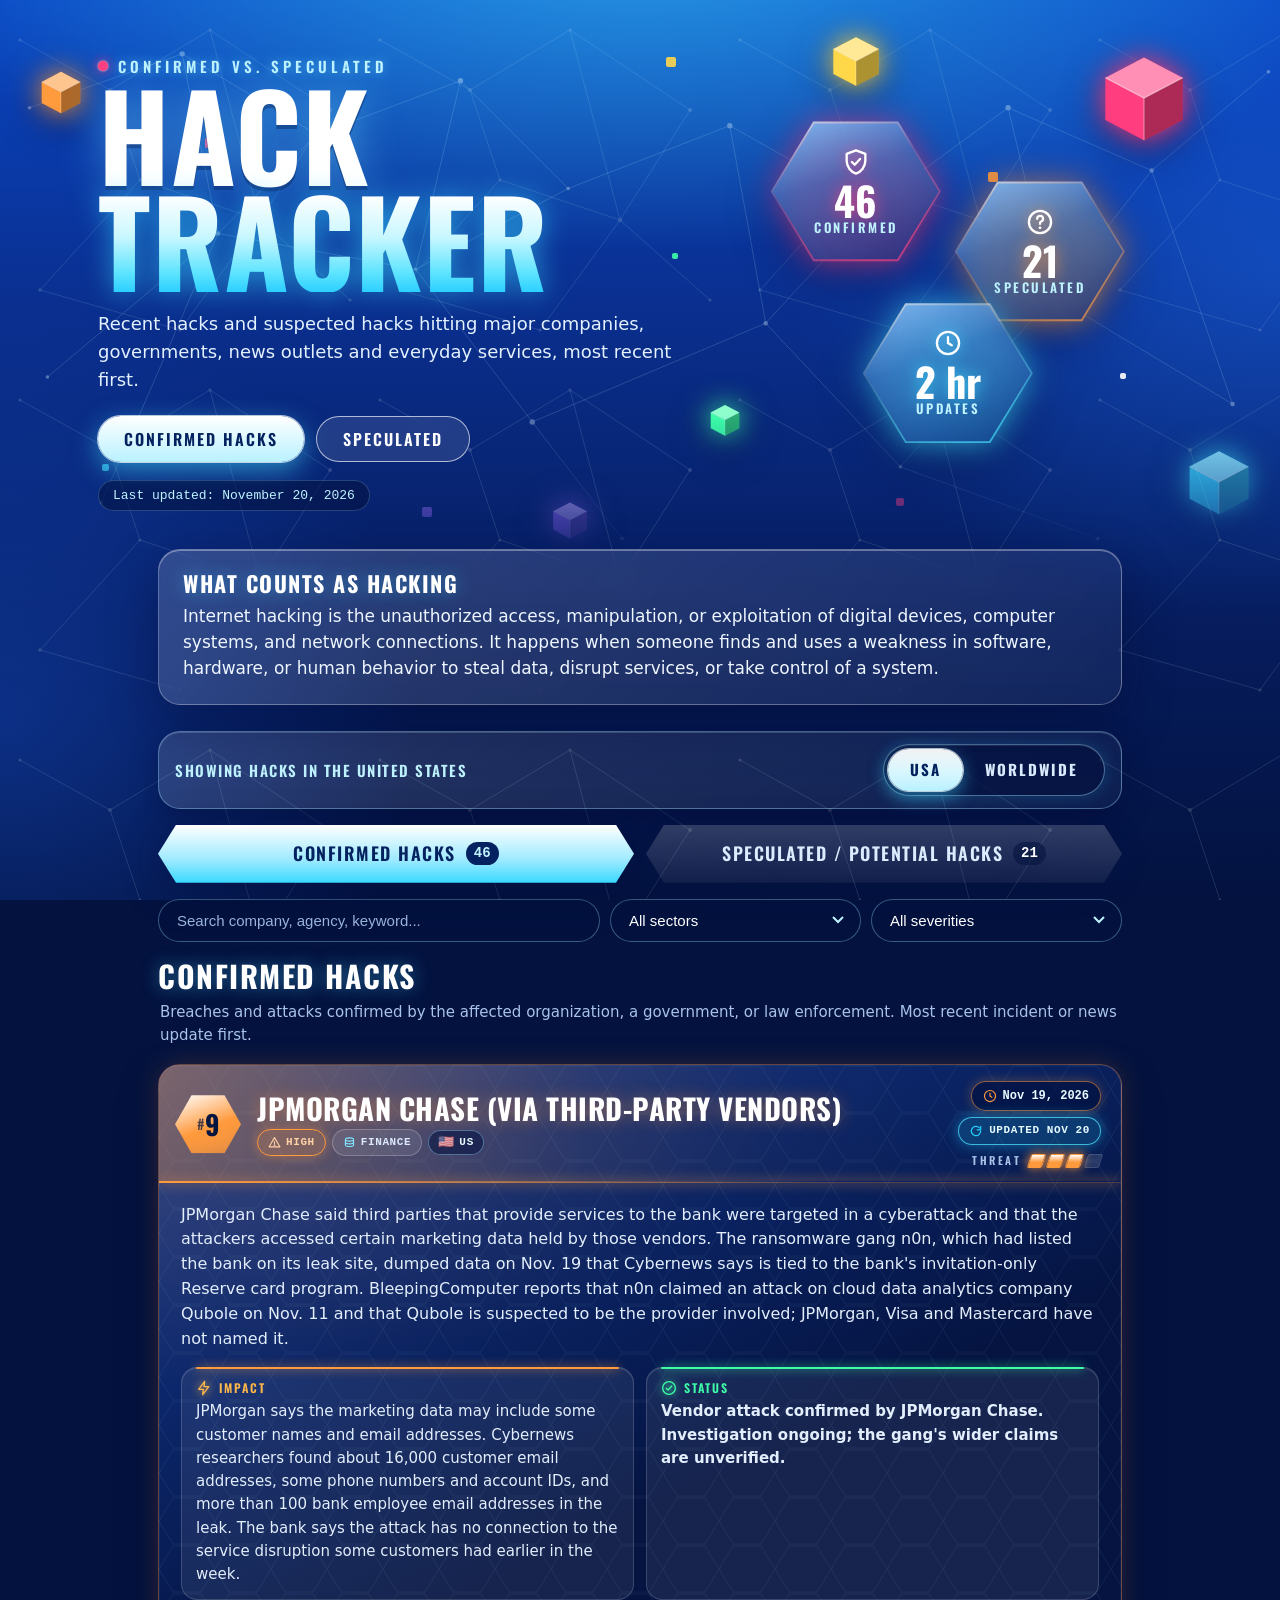
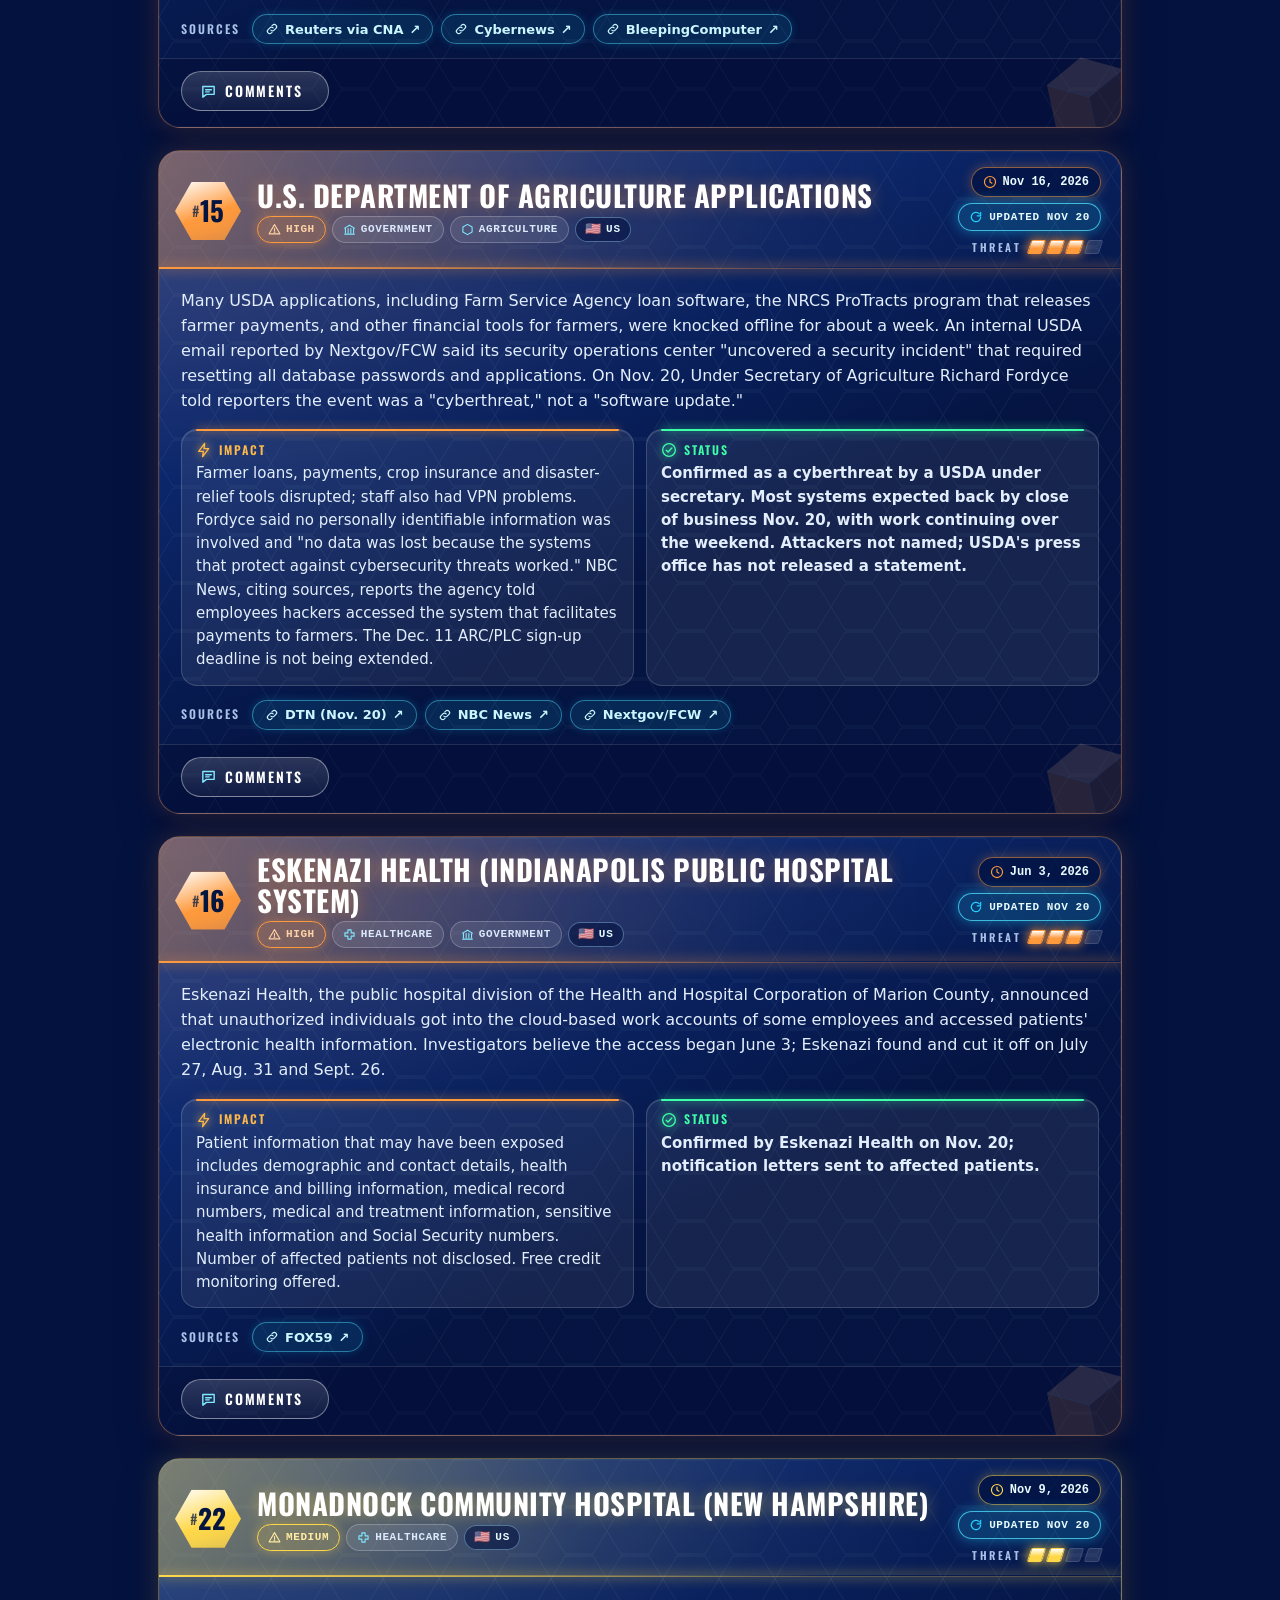
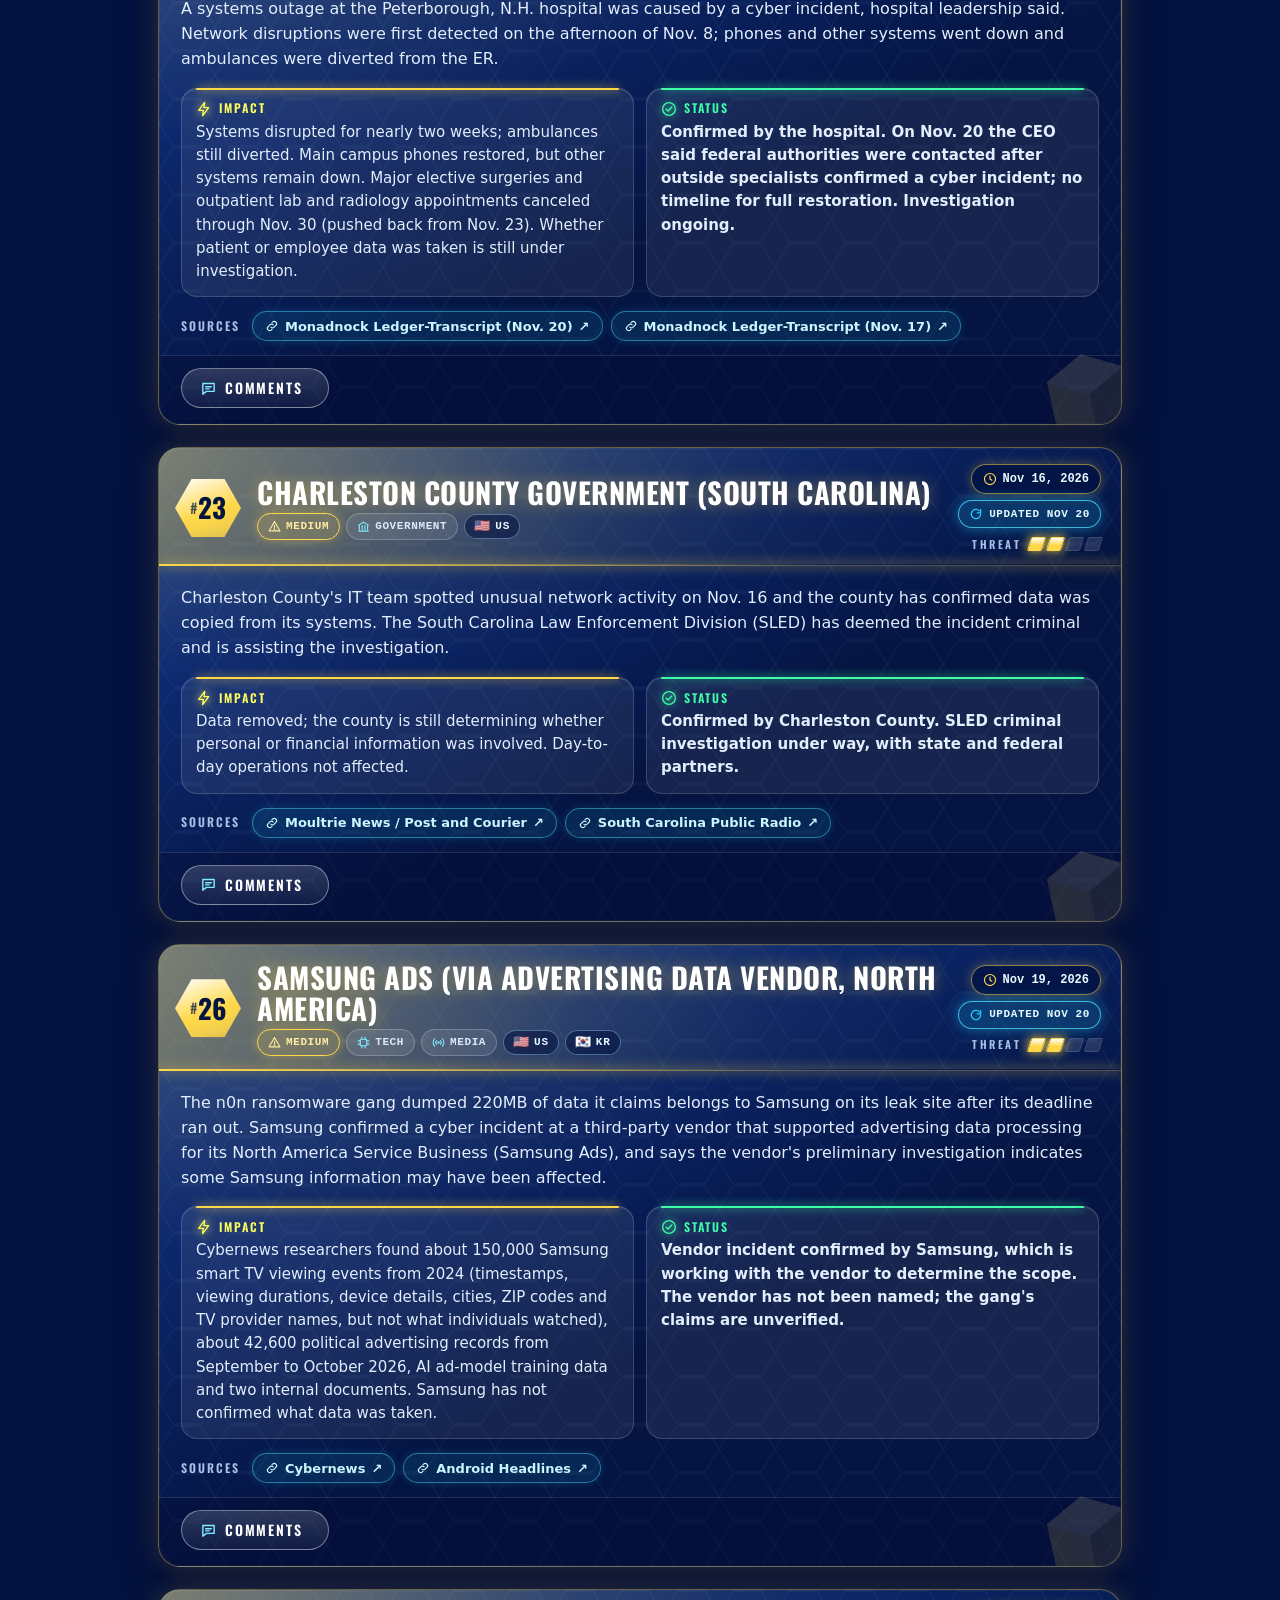
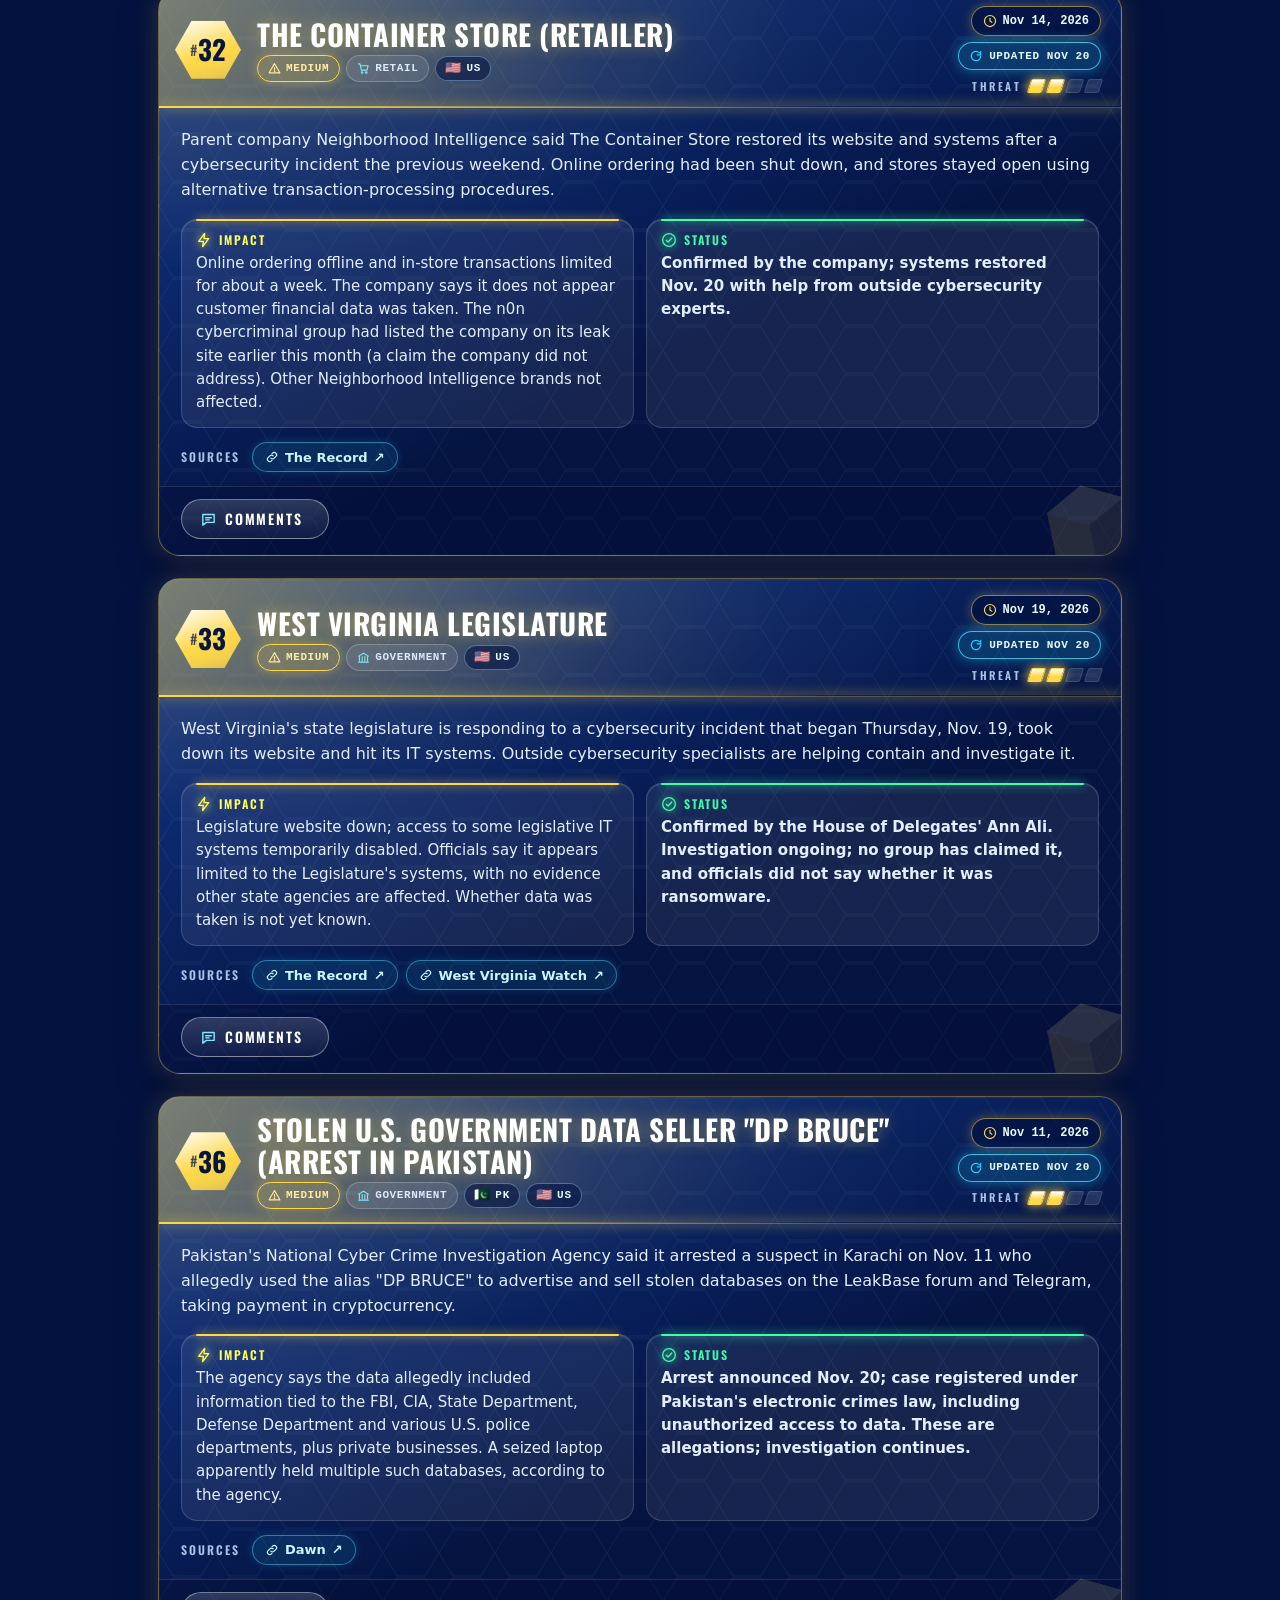
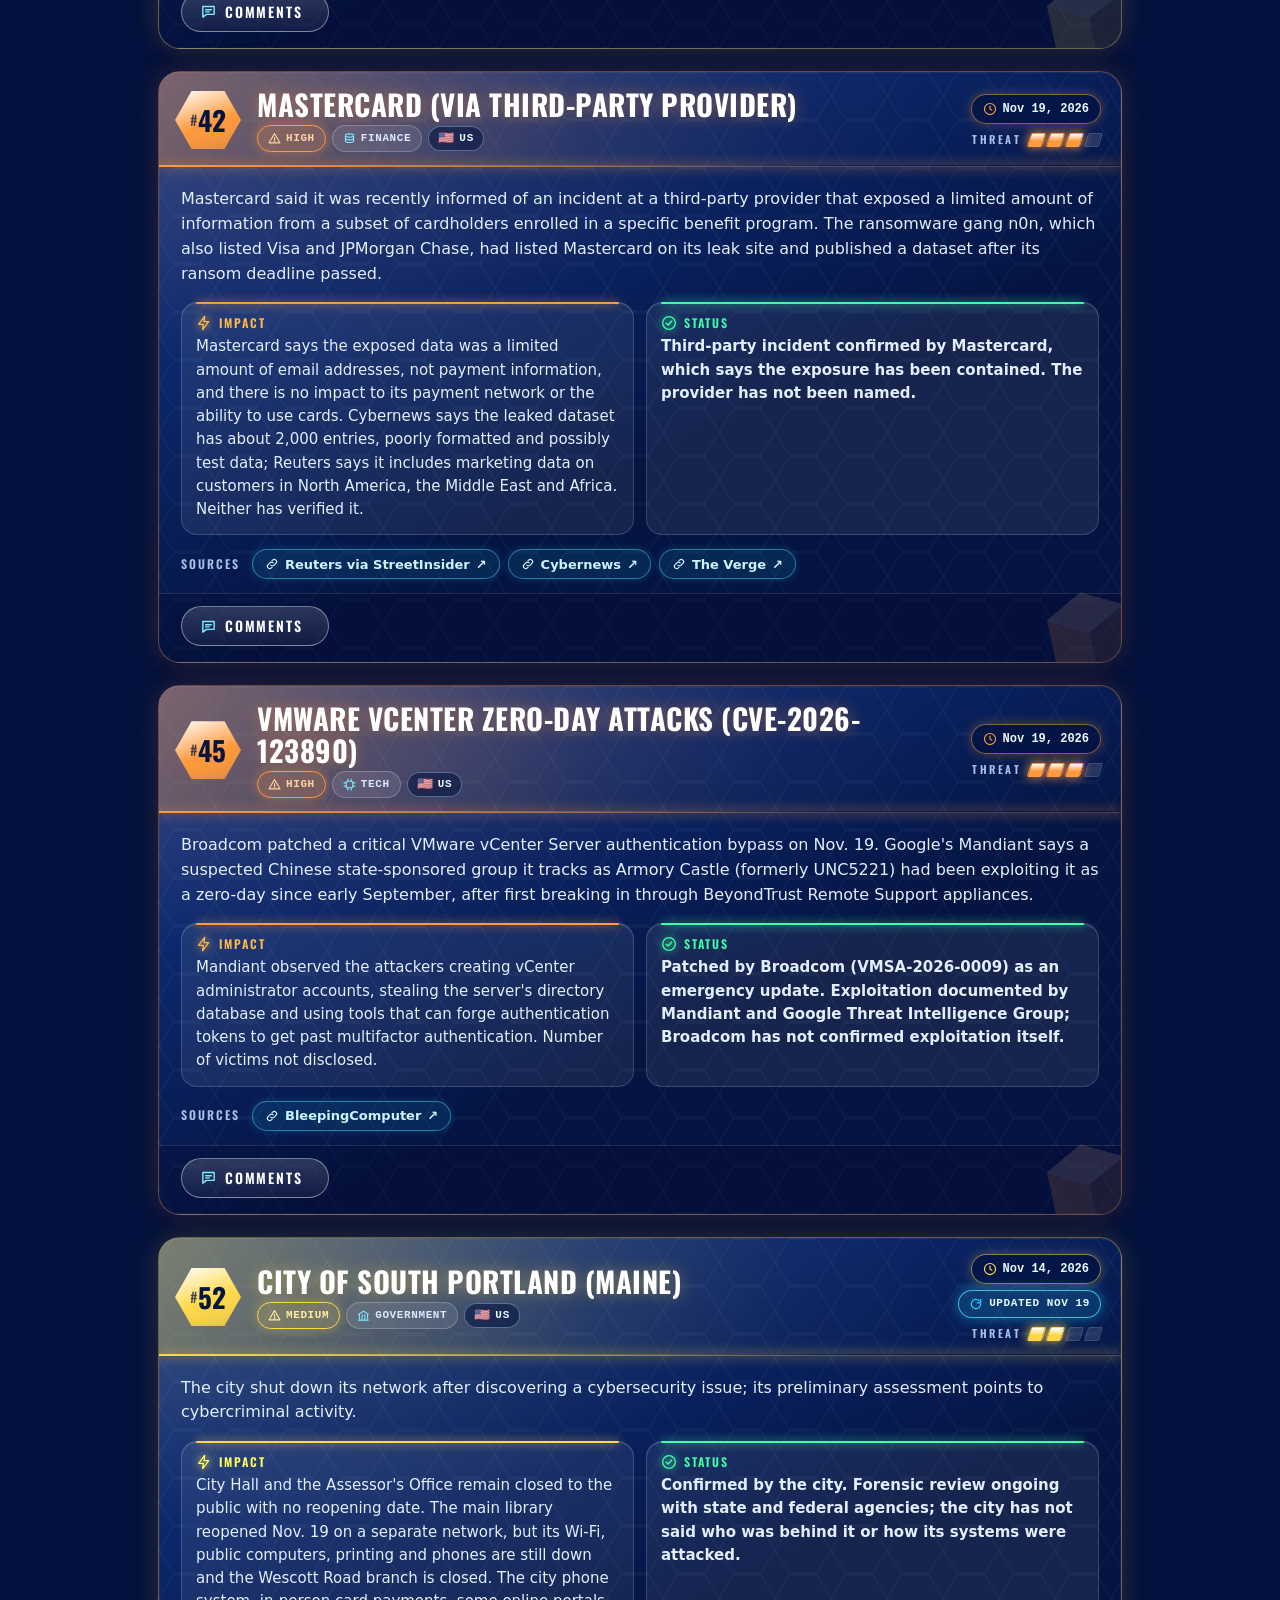
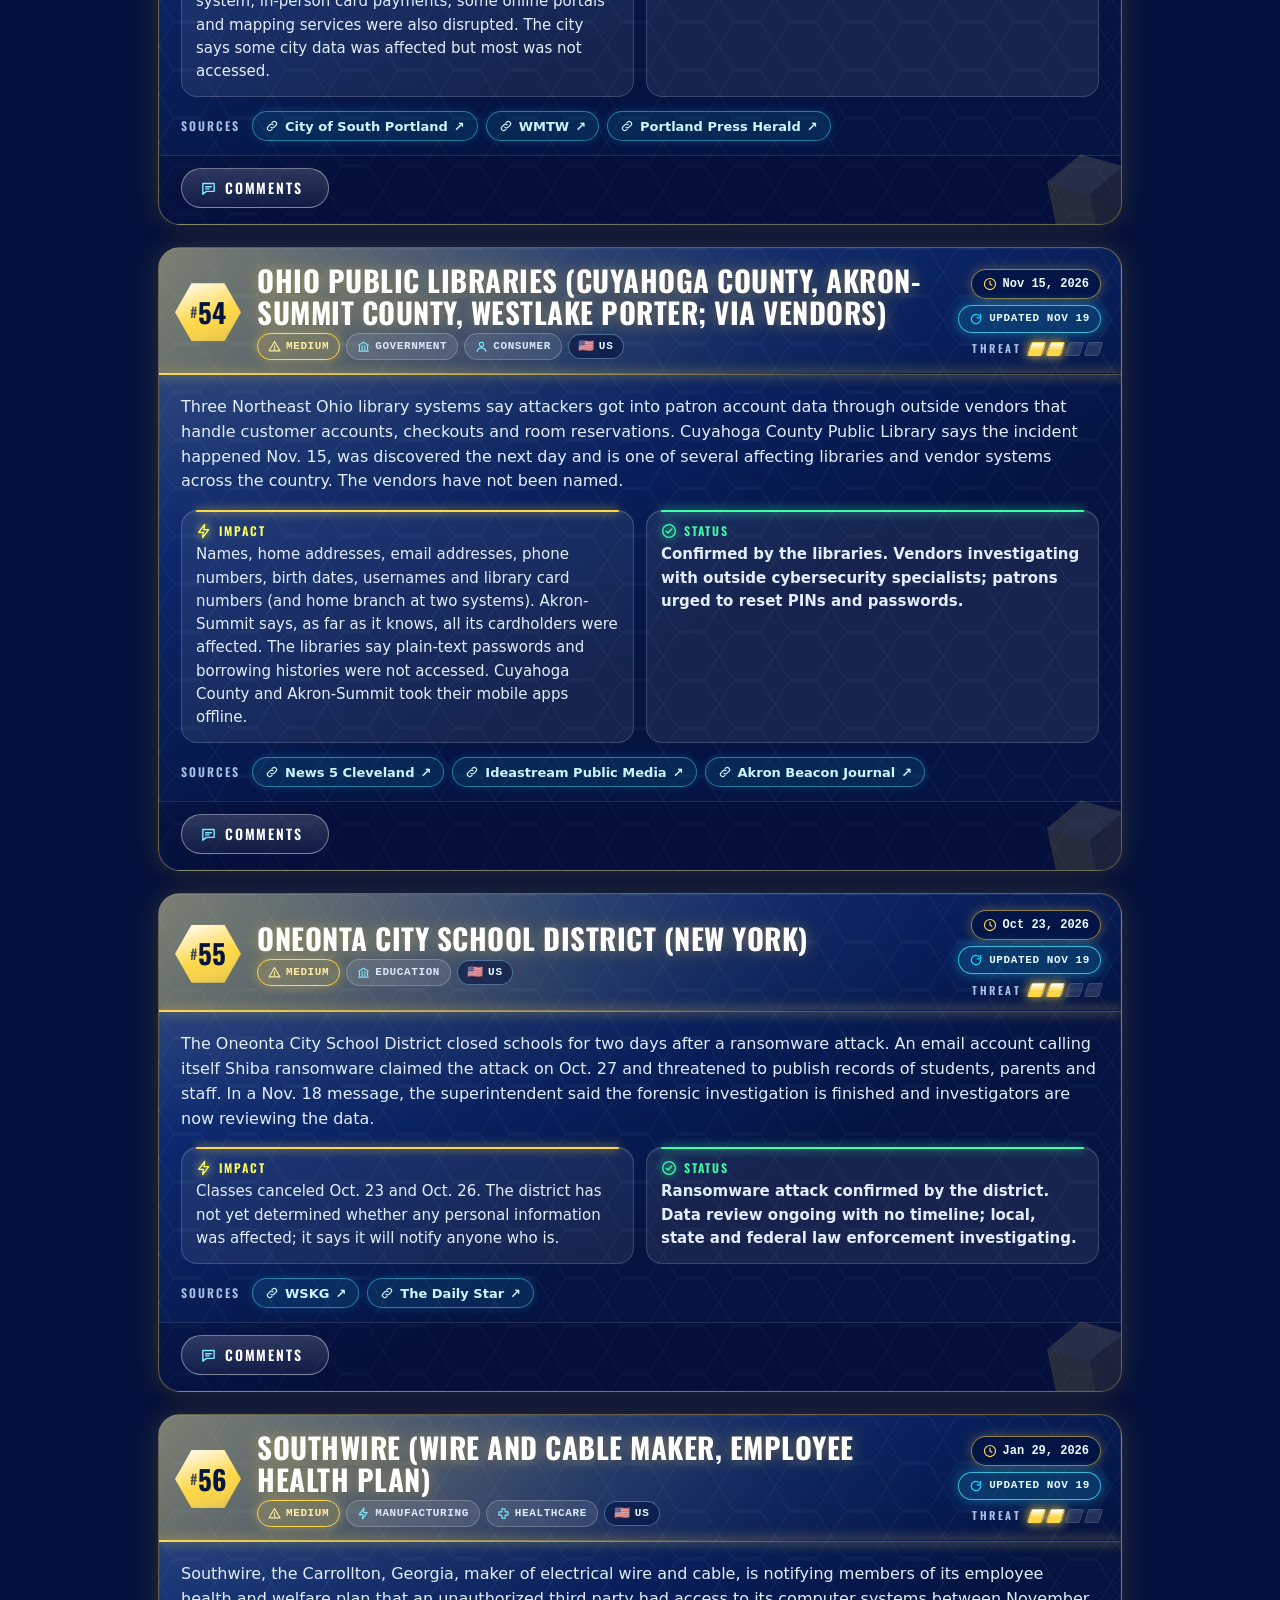
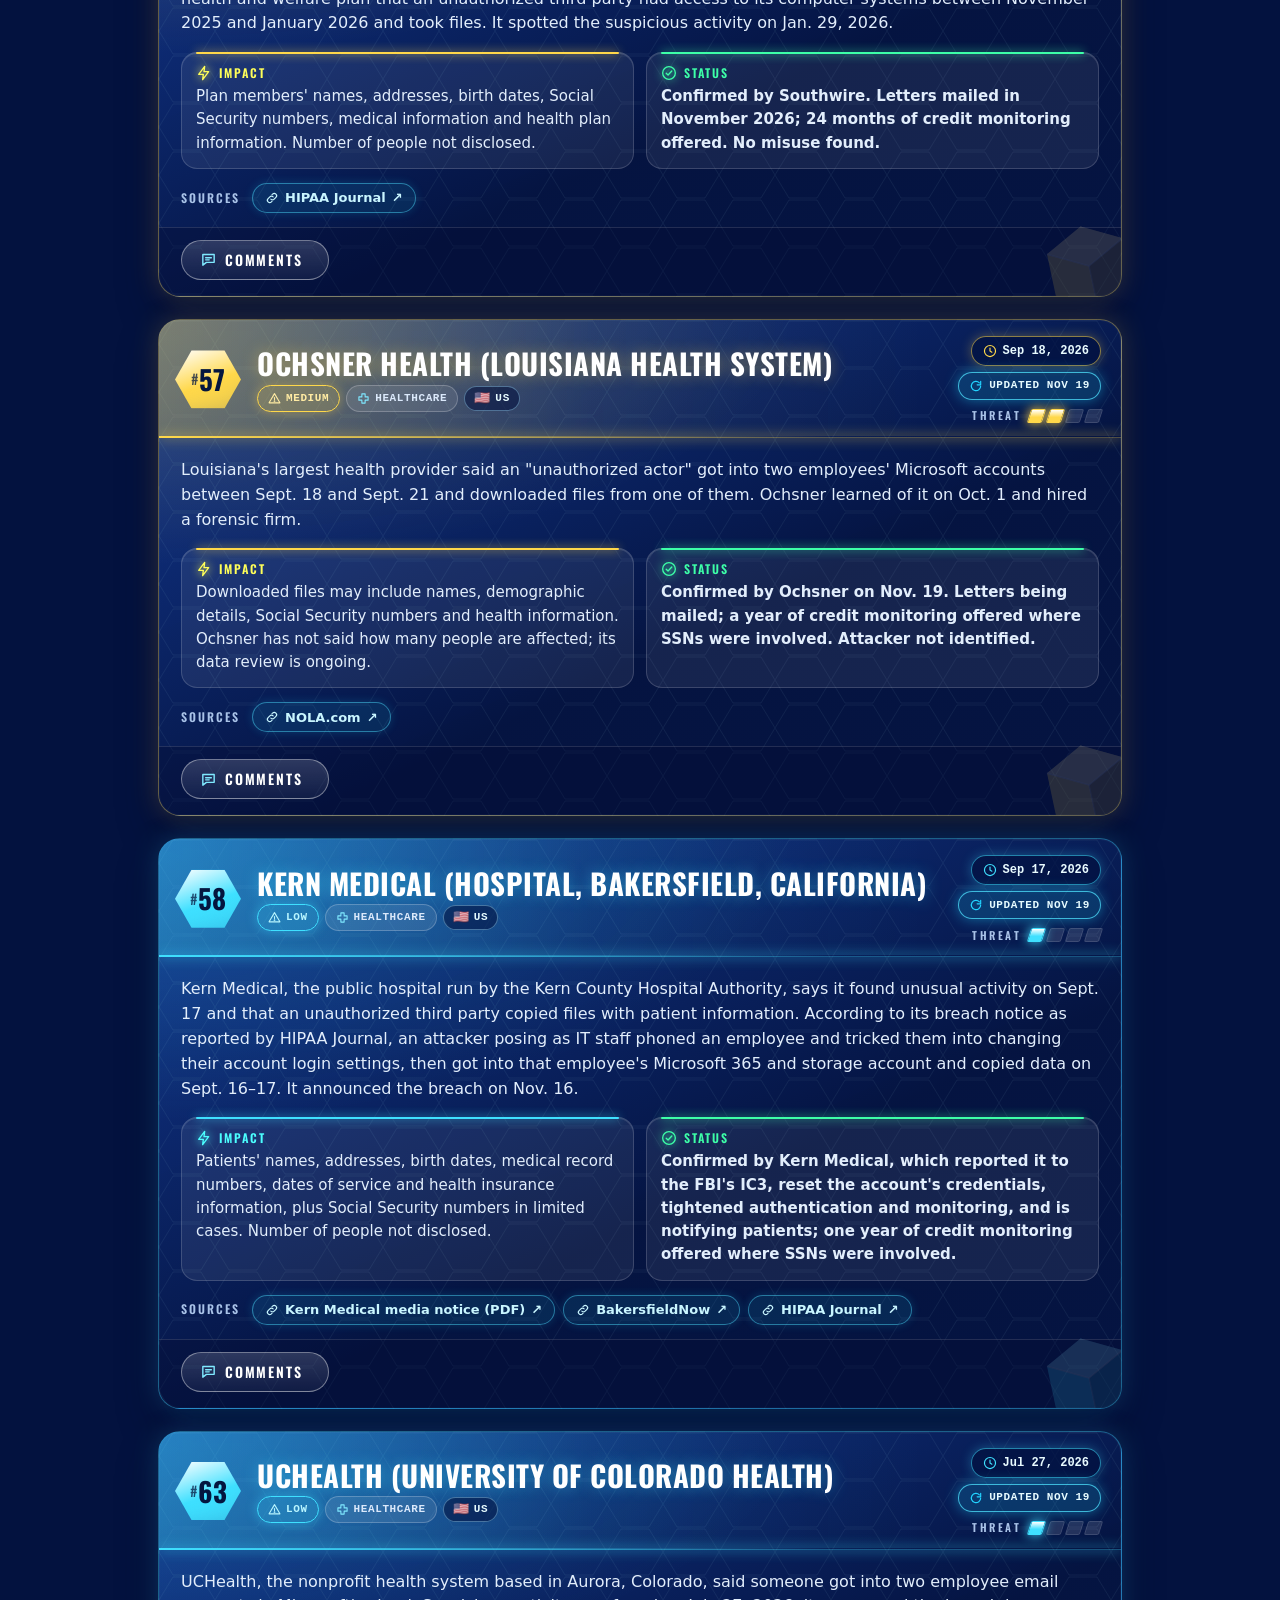
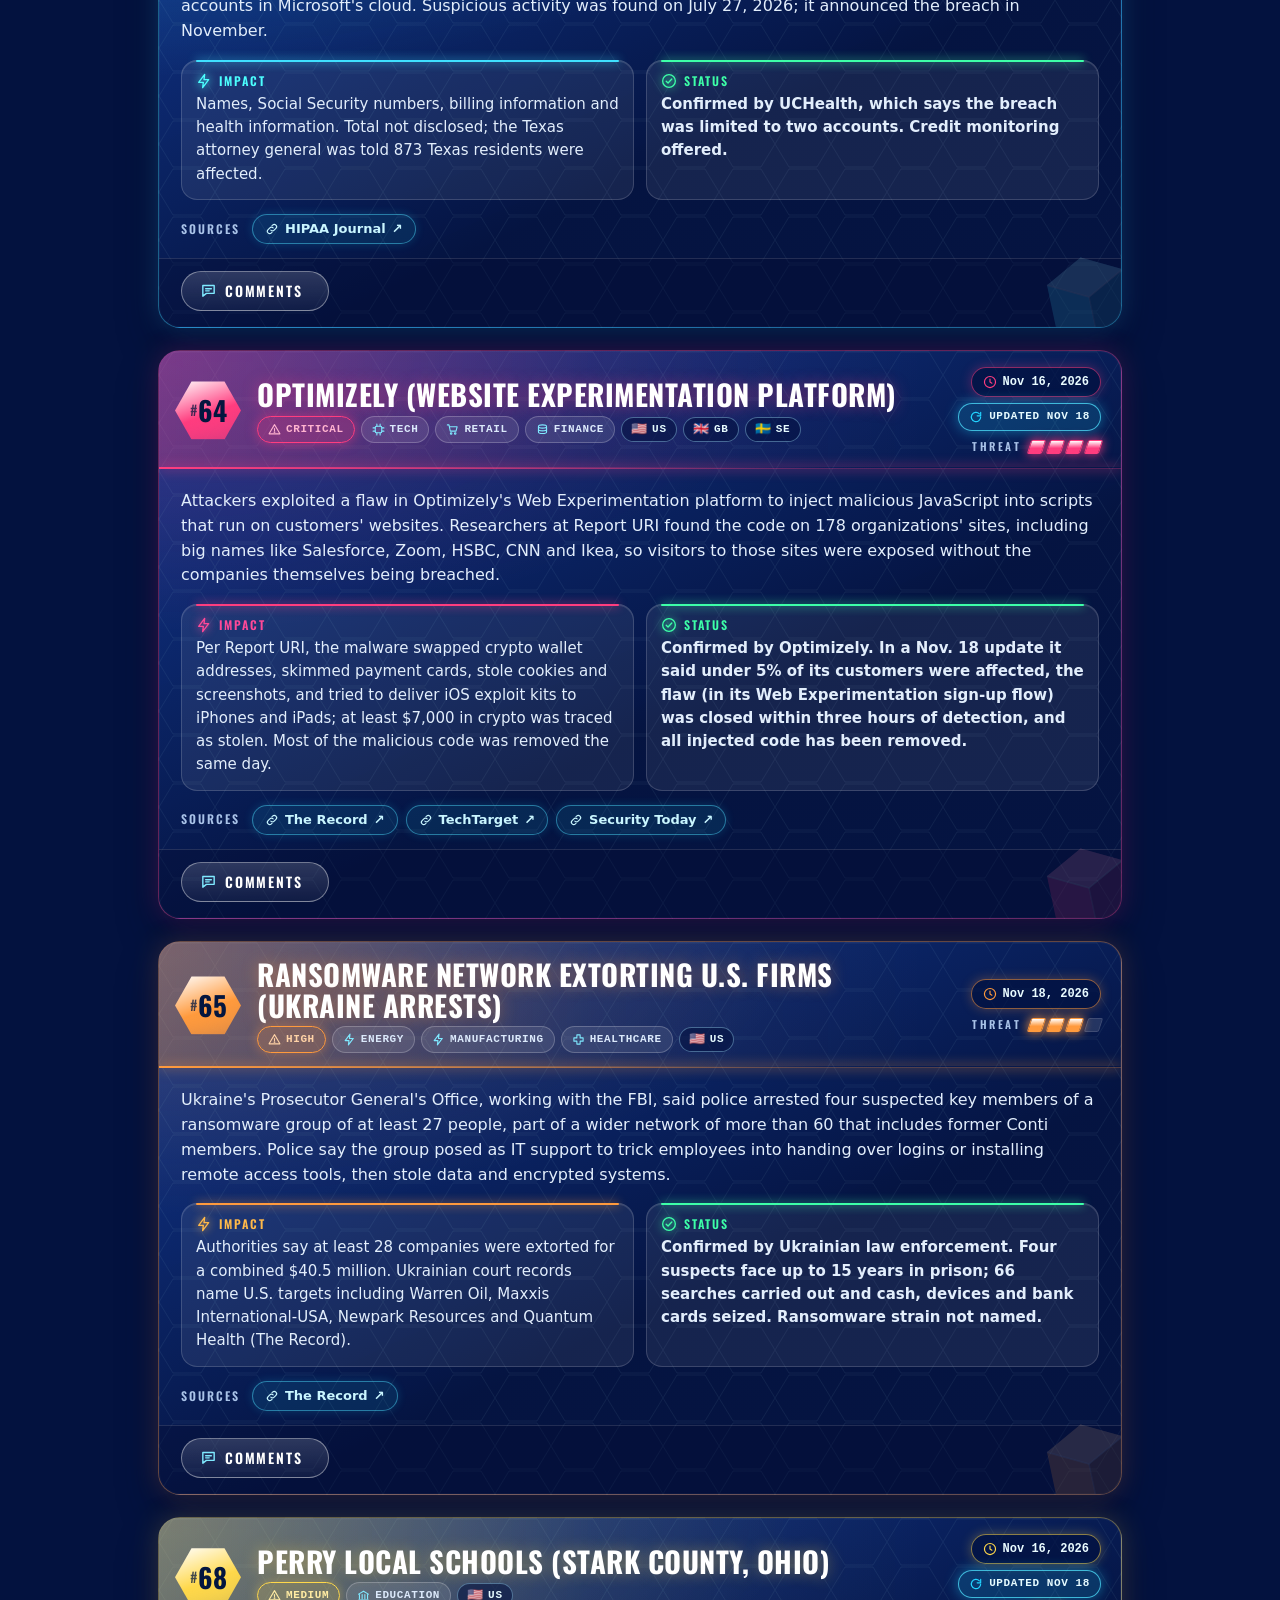
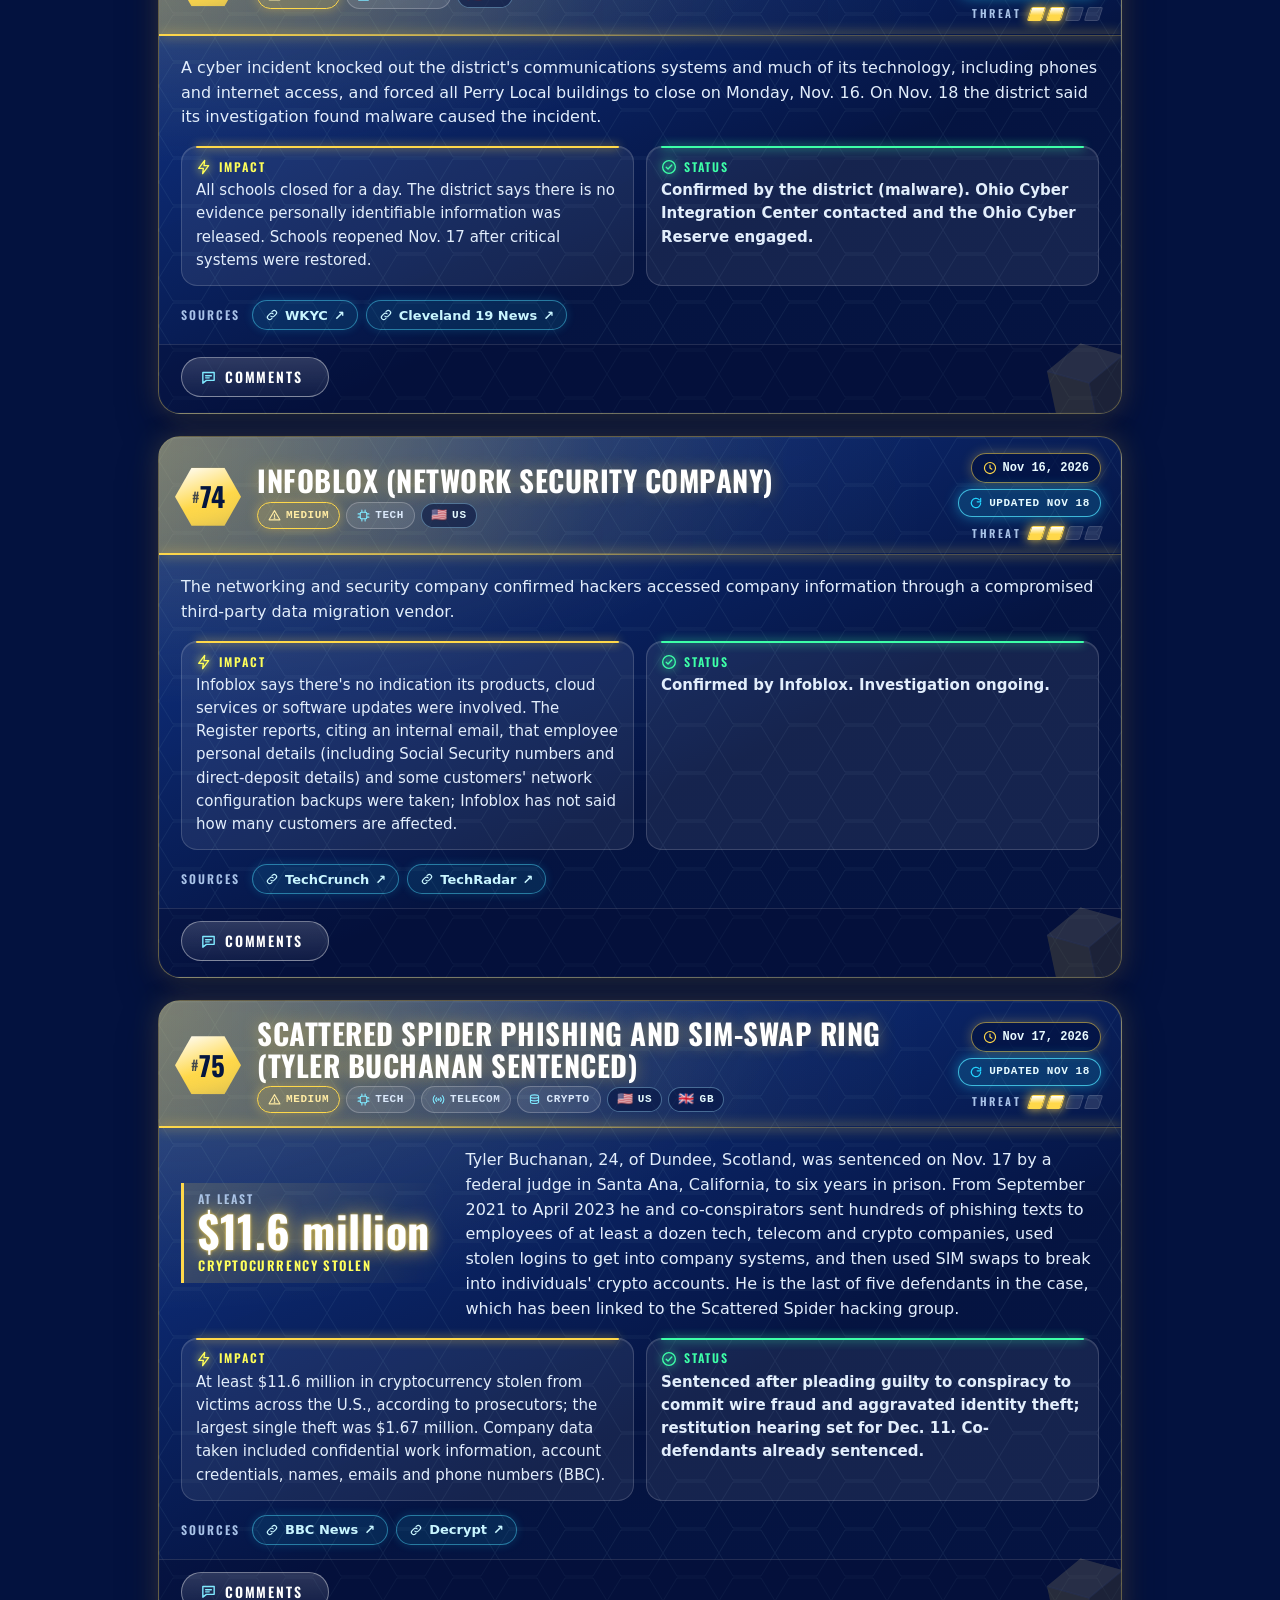
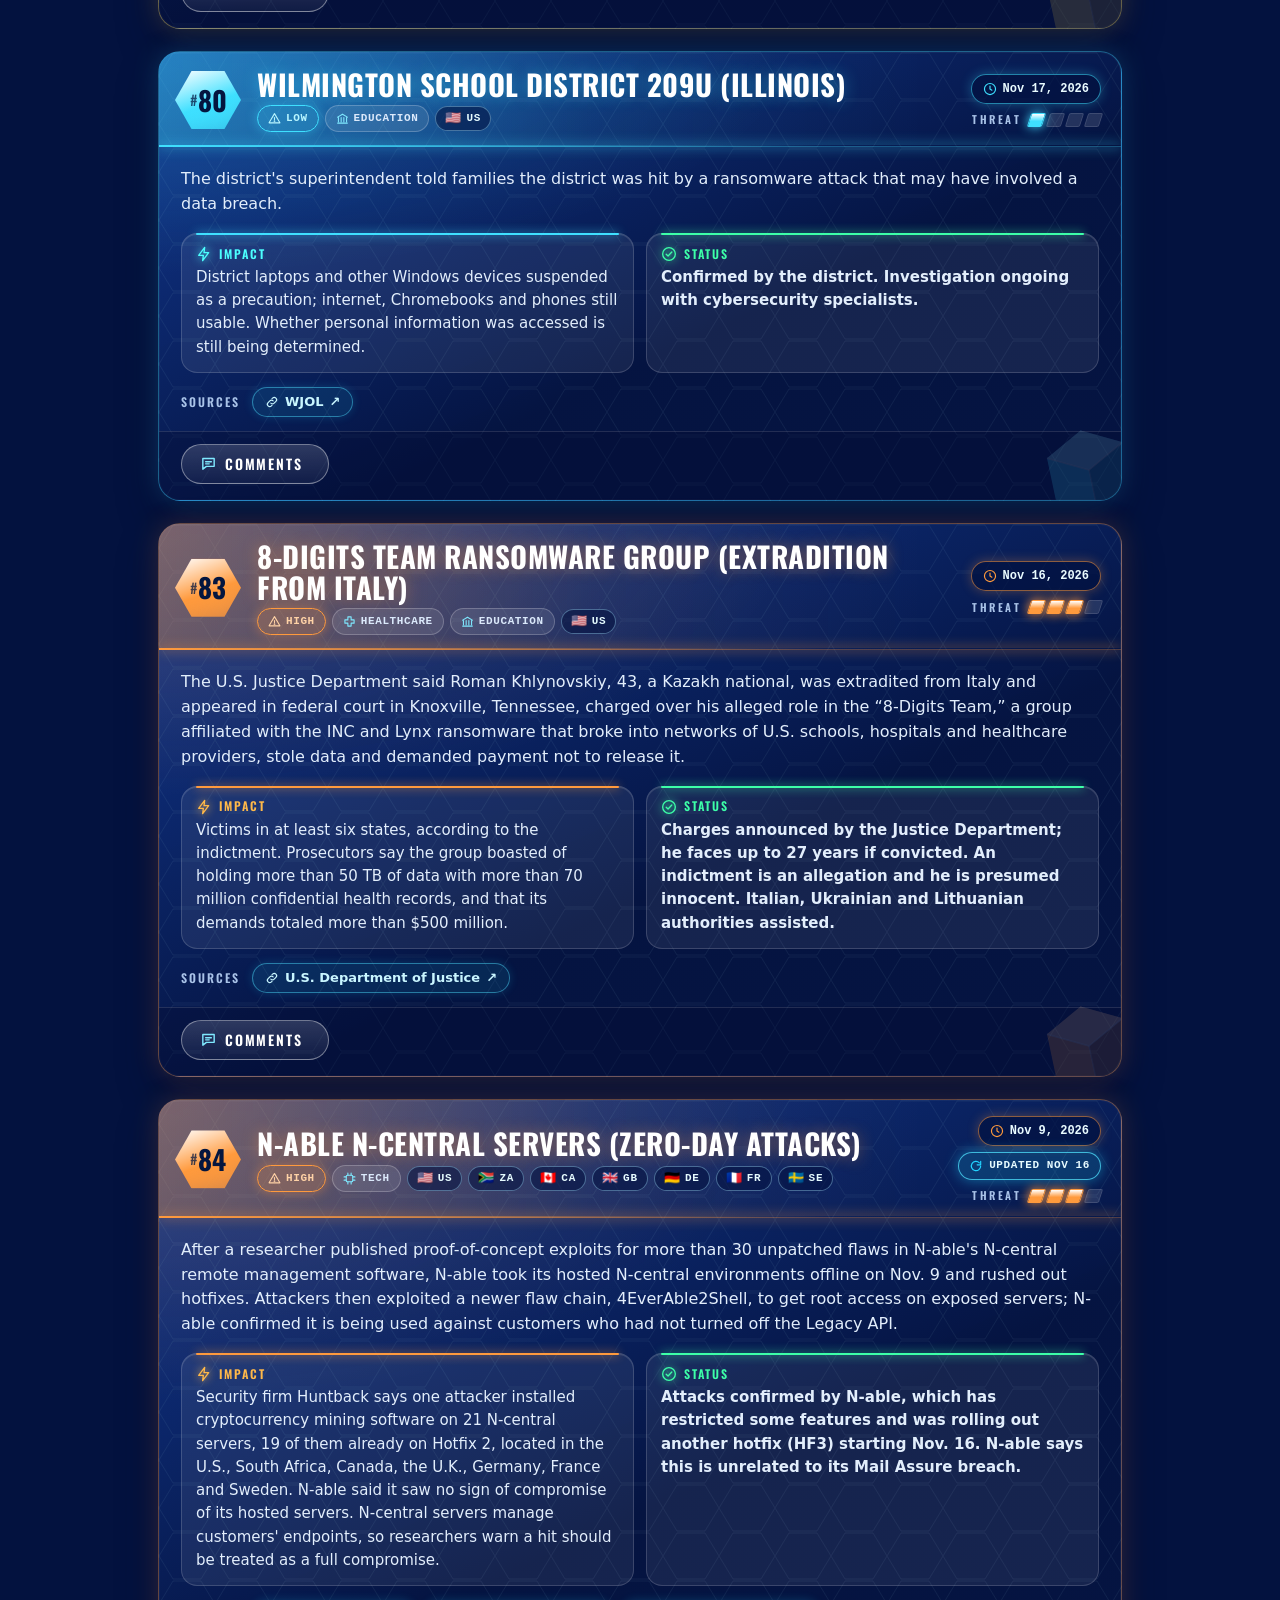
==== index.html @ f76791ed "Add Eskenazi Health, Ochsner Health, AIRDO, The Container Store, West Virginia Legislature, Chargema" ====
<!doctype html>
<html lang="en" class="no-js">
<head>
<meta charset="utf-8">
<meta name="viewport" content="width=device-width, initial-scale=1">
<title>Hack Tracker: Confirmed Hacks vs. Speculated Outages</title>
<meta name="description" content="A plain-English tracker of confirmed hacking incidents and big outages people suspected were hacks. Official explanations and sources on every entry.">
<link rel="canonical" href="https://hacktracking.com/">
<meta name="theme-color" content="#0a3a9e">
<meta property="og:type" content="website">
<meta property="og:site_name" content="Hack Tracker">
<meta property="og:url" content="https://hacktracking.com/">
<meta property="og:title" content="Hack Tracker: Confirmed Hacks vs. Speculated Outages">
<meta property="og:description" content="A plain-English tracker of confirmed hacking incidents and big outages people suspected were hacks. Official explanations and sources on every entry.">
<meta property="og:image" content="https://hacktracking.com/og-image.png">
<meta property="og:image:type" content="image/png">
<meta property="og:image:width" content="1200">
<meta property="og:image:height" content="630">
<meta property="og:image:alt" content="Hack Tracker: confirmed hacks versus speculated outages.">
<meta name="twitter:card" content="summary_large_image">
<meta name="twitter:title" content="Hack Tracker: Confirmed Hacks vs. Speculated Outages">
<meta name="twitter:description" content="A plain-English tracker of confirmed hacking incidents and big outages people suspected were hacks. Official explanations and sources on every entry.">
<meta name="twitter:image" content="https://hacktracking.com/og-image.png">
<meta name="twitter:image:alt" content="Hack Tracker: confirmed hacks versus speculated outages.">
<link rel="alternate" type="application/rss+xml" title="Hack Tracker feed" href="https://hacktracking.com/feed.xml">
<link rel="sitemap" type="application/xml" href="https://hacktracking.com/sitemap.xml">
<link rel="preload" href="assets/oswald-latin.woff2" as="font" type="font/woff2" crossorigin>
<link rel="stylesheet" href="style.css">
<script>
document.documentElement.classList.remove('no-js');
document.documentElement.classList.add('has-js');
(function(){
  try {
    var p = (new URLSearchParams(location.search).get('region') || '').toLowerCase();
    var region;
    if (p === 'us' || p === 'usa') region = 'us';
    else if (p === 'world' || p === 'worldwide') region = 'world';
    else {
      var saved = '';
      try { saved = localStorage.getItem('hacktracker-region') || ''; } catch (err) {}
      region = saved === 'world' ? 'world' : 'us';
    }
    document.documentElement.setAttribute('data-region', region);
  } catch (e) {
    document.documentElement.setAttribute('data-region', 'us');
  }
})();
</script>
<script type="application/ld+json">{
  "@context": "https://schema.org",
  "@graph": [
    {
      "@type": "WebSite",
      "@id": "https://hacktracking.com/#website",
      "name": "Hack Tracker",
      "url": "https://hacktracking.com/",
      "description": "A plain-English tracker of confirmed hacking incidents and big outages people suspected were hacks. Official explanations and sources on every entry.",
      "inLanguage": "en",
      "dateModified": "2026-11-20"
    },
    {
      "@type": "ItemList",
      "@id": "https://hacktracking.com/#confirmed-section",
      "name": "Confirmed Hacks",
      "itemListOrder": "https://schema.org/ItemListOrderAscending",
      "numberOfItems": 152,
      "itemListElement": [
        {
          "@type": "ListItem",
          "position": 1,
          "url": "https://hacktracking.com/#zozo-2026-11",
          "name": "ZOZO (ZOZOTOWN and WEAR, Japan, via PLAID KARTE)",
          "item": {
            "@id": "https://hacktracking.com/#zozo-2026-11"
          }
        },
        {
          "@type": "ListItem",
          "position": 2,
          "url": "https://hacktracking.com/#plaid-karte-customers-2026-11",
          "name": "PLAID KARTE customers (MUFG Bank, JINS, Shimamura and others, Japan)",
          "item": {
            "@id": "https://hacktracking.com/#plaid-karte-customers-2026-11"
          }
        },
        {
          "@type": "ListItem",
          "position": 3,
          "url": "https://hacktracking.com/#yumir-link-cuenote-fc-2026-10",
          "name": "Yumir Link Cuenote FC (email delivery service, Japan; Peach Aviation, JR Central and others)",
          "item": {
            "@id": "https://hacktracking.com/#yumir-link-cuenote-fc-2026-10"
          }
        },
        {
          "@type": "ListItem",
          "position": 4,
          "url": "https://hacktracking.com/#infcurion-wallet-station-2026-11",
          "name": "Infcurion Wallet Station (payment app platform, Japan; Payどん, AEON Pay)",
          "item": {
            "@id": "https://hacktracking.com/#infcurion-wallet-station-2026-11"
          }
        },
        {
          "@type": "ListItem",
          "position": 5,
          "url": "https://hacktracking.com/#jeonju-university-2026-11",
          "name": "Jeonju University (South Korea)",
          "item": {
            "@id": "https://hacktracking.com/#jeonju-university-2026-11"
          }
        },
        {
          "@type": "ListItem",
          "position": 6,
          "url": "https://hacktracking.com/#caring-2026-08",
          "name": "Caring (senior care company, South Korea)",
          "item": {
            "@id": "https://hacktracking.com/#caring-2026-08"
          }
        },
        {
          "@type": "ListItem",
          "position": 7,
          "url": "https://hacktracking.com/#equinor-2026-11",
          "name": "Equinor (energy company, Norway)",
          "item": {
            "@id": "https://hacktracking.com/#equinor-2026-11"
          }
        },
        {
          "@type": "ListItem",
          "position": 8,
          "url": "https://hacktracking.com/#osaki-electric-2026-11",
          "name": "Osaki Electric (smart meter maker, Japan)",
          "item": {
            "@id": "https://hacktracking.com/#osaki-electric-2026-11"
          }
        },
        {
          "@type": "ListItem",
          "position": 9,
          "url": "https://hacktracking.com/#jpmorgan-chase-2026-11",
          "name": "JPMorgan Chase (via third-party vendors)",
          "item": {
            "@id": "https://hacktracking.com/#jpmorgan-chase-2026-11"
          }
        },
        {
          "@type": "ListItem",
          "position": 10,
          "url": "https://hacktracking.com/#n-able-mail-assure-and-spamexperts-2026-11",
          "name": "N-able Mail Assure and SpamExperts (email security cloud)",
          "item": {
            "@id": "https://hacktracking.com/#n-able-mail-assure-and-spamexperts-2026-11"
          }
        },
        {
          "@type": "ListItem",
          "position": 11,
          "url": "https://hacktracking.com/#riken-fugaku-supercomputer-2026-11",
          "name": "RIKEN Fugaku supercomputer (Japan)",
          "item": {
            "@id": "https://hacktracking.com/#riken-fugaku-supercomputer-2026-11"
          }
        },
        {
          "@type": "ListItem",
          "position": 12,
          "url": "https://hacktracking.com/#japan-digital-agency-government-file-sharing-service-2026-11",
          "name": "Japan Digital Agency government file-sharing service (GSS)",
          "item": {
            "@id": "https://hacktracking.com/#japan-digital-agency-government-file-sharing-service-2026-11"
          }
        },
        {
          "@type": "ListItem",
          "position": 13,
          "url": "https://hacktracking.com/#european-supermarket-refrigeration-systems-2026-11",
          "name": "European supermarket refrigeration systems (Delhaize, SuperValu, ICA and others)",
          "item": {
            "@id": "https://hacktracking.com/#european-supermarket-refrigeration-systems-2026-11"
          }
        },
        {
          "@type": "ListItem",
          "position": 14,
          "url": "https://hacktracking.com/#leipzig-university-2026-10",
          "name": "Leipzig University (Germany)",
          "item": {
            "@id": "https://hacktracking.com/#leipzig-university-2026-10"
          }
        },
        {
          "@type": "ListItem",
          "position": 15,
          "url": "https://hacktracking.com/#u-s-department-of-agriculture-applications-2026-11",
          "name": "U.S. Department of Agriculture applications",
          "item": {
            "@id": "https://hacktracking.com/#u-s-department-of-agriculture-applications-2026-11"
          }
        },
        {
          "@type": "ListItem",
          "position": 16,
          "url": "https://hacktracking.com/#eskenazi-health-2026-06",
          "name": "Eskenazi Health (Indianapolis public hospital system)",
          "item": {
            "@id": "https://hacktracking.com/#eskenazi-health-2026-06"
          }
        },
        {
          "@type": "ListItem",
          "position": 17,
          "url": "https://hacktracking.com/#postech-2026-11",
          "name": "POSTECH (Pohang University of Science and Technology, South Korea)",
          "item": {
            "@id": "https://hacktracking.com/#postech-2026-11"
          }
        },
        {
          "@type": "ListItem",
          "position": 18,
          "url": "https://hacktracking.com/#kurly-2026-11",
          "name": "Kurly (online grocery, South Korea)",
          "item": {
            "@id": "https://hacktracking.com/#kurly-2026-11"
          }
        },
        {
          "@type": "ListItem",
          "position": 19,
          "url": "https://hacktracking.com/#meta-m-2026-11",
          "name": "Meta M (call center outsourcer, South Korea; Coinone, Bunjang, Mega MGC Coffee)",
          "item": {
            "@id": "https://hacktracking.com/#meta-m-2026-11"
          }
        },
        {
          "@type": "ListItem",
          "position": 20,
          "url": "https://hacktracking.com/#norwegian-2026-11",
          "name": "Norwegian (airline website card skimming)",
          "item": {
            "@id": "https://hacktracking.com/#norwegian-2026-11"
          }
        },
        {
          "@type": "ListItem",
          "position": 21,
          "url": "https://hacktracking.com/#canton-of-basel-country-administration-2026-11",
          "name": "Canton of Basel-Country administration (Switzerland)",
          "item": {
            "@id": "https://hacktracking.com/#canton-of-basel-country-administration-2026-11"
          }
        },
        {
          "@type": "ListItem",
          "position": 22,
          "url": "https://hacktracking.com/#monadnock-community-hospital-2026-11",
          "name": "Monadnock Community Hospital (New Hampshire)",
          "item": {
            "@id": "https://hacktracking.com/#monadnock-community-hospital-2026-11"
          }
        },
        {
          "@type": "ListItem",
          "position": 23,
          "url": "https://hacktracking.com/#charleston-county-government-2026-11",
          "name": "Charleston County Government (South Carolina)",
          "item": {
            "@id": "https://hacktracking.com/#charleston-county-government-2026-11"
          }
        },
        {
          "@type": "ListItem",
          "position": 24,
          "url": "https://hacktracking.com/#new-zealand-defence-force-websites-2026-11",
          "name": "New Zealand Defence Force websites (Force4Families discounts)",
          "item": {
            "@id": "https://hacktracking.com/#new-zealand-defence-force-websites-2026-11"
          }
        },
        {
          "@type": "ListItem",
          "position": 25,
          "url": "https://hacktracking.com/#amc-insurance-brokerage-claims-app-amc-air-2026-11",
          "name": "AMC Insurance Brokerage claims app AMC air (South Korea)",
          "item": {
            "@id": "https://hacktracking.com/#amc-insurance-brokerage-claims-app-amc-air-2026-11"
          }
        },
        {
          "@type": "ListItem",
          "position": 26,
          "url": "https://hacktracking.com/#samsung-ads-2026-11",
          "name": "Samsung Ads (via advertising data vendor, North America)",
          "item": {
            "@id": "https://hacktracking.com/#samsung-ads-2026-11"
          }
        },
        {
          "@type": "ListItem",
          "position": 27,
          "url": "https://hacktracking.com/#rms-cloud-2026-10",
          "name": "RMS Cloud (hotel booking software, Australia)",
          "item": {
            "@id": "https://hacktracking.com/#rms-cloud-2026-10"
          }
        },
        {
          "@type": "ListItem",
          "position": 28,
          "url": "https://hacktracking.com/#bookeasy-2026-11",
          "name": "Bookeasy (tourism booking platform, Australia; national park bookings)",
          "item": {
            "@id": "https://hacktracking.com/#bookeasy-2026-11"
          }
        },
        {
          "@type": "ListItem",
          "position": 29,
          "url": "https://hacktracking.com/#bell-canada-2026-11",
          "name": "Bell Canada (telecom)",
          "item": {
            "@id": "https://hacktracking.com/#bell-canada-2026-11"
          }
        },
        {
          "@type": "ListItem",
          "position": 30,
          "url": "https://hacktracking.com/#culture-experience-2026-11",
          "name": "Culture Experience (TSUTAYA store operations, Japan)",
          "item": {
            "@id": "https://hacktracking.com/#culture-experience-2026-11"
          }
        },
        {
          "@type": "ListItem",
          "position": 31,
          "url": "https://hacktracking.com/#airdo-2026-10",
          "name": "AIRDO (airline, Japan, via email delivery provider)",
          "item": {
            "@id": "https://hacktracking.com/#airdo-2026-10"
          }
        },
        {
          "@type": "ListItem",
          "position": 32,
          "url": "https://hacktracking.com/#the-container-store-2026-11",
          "name": "The Container Store (retailer)",
          "item": {
            "@id": "https://hacktracking.com/#the-container-store-2026-11"
          }
        },
        {
          "@type": "ListItem",
          "position": 33,
          "url": "https://hacktracking.com/#west-virginia-legislature-2026-11",
          "name": "West Virginia Legislature",
          "item": {
            "@id": "https://hacktracking.com/#west-virginia-legislature-2026-11"
          }
        },
        {
          "@type": "ListItem",
          "position": 34,
          "url": "https://hacktracking.com/#chargemap-2026-11",
          "name": "Chargemap (EV charging app, France)",
          "item": {
            "@id": "https://hacktracking.com/#chargemap-2026-11"
          }
        },
        {
          "@type": "ListItem",
          "position": 35,
          "url": "https://hacktracking.com/#french-precious-metals-brokers-and-crypto-tax-service-2026-11",
          "name": "French precious-metals brokers and crypto tax service (10 charged)",
          "item": {
            "@id": "https://hacktracking.com/#french-precious-metals-brokers-and-crypto-tax-service-2026-11"
          }
        },
        {
          "@type": "ListItem",
          "position": 36,
          "url": "https://hacktracking.com/#stolen-u-s-government-data-seller-dp-bruce-2026-11",
          "name": "Stolen U.S. government data seller \"DP BRUCE\" (arrest in Pakistan)",
          "item": {
            "@id": "https://hacktracking.com/#stolen-u-s-government-data-seller-dp-bruce-2026-11"
          }
        },
        {
          "@type": "ListItem",
          "position": 37,
          "url": "https://hacktracking.com/#wow-world-2026-11",
          "name": "WOW WORLD (marketing communications service, Japan)",
          "item": {
            "@id": "https://hacktracking.com/#wow-world-2026-11"
          }
        },
        {
          "@type": "ListItem",
          "position": 38,
          "url": "https://hacktracking.com/#bell-financial-group-2026-11",
          "name": "Bell Financial Group (stockbroker, Australia)",
          "item": {
            "@id": "https://hacktracking.com/#bell-financial-group-2026-11"
          }
        },
        {
          "@type": "ListItem",
          "position": 39,
          "url": "https://hacktracking.com/#ui42-2026-11",
          "name": "ui42 (web development agency, Slovakia; Dedoles)",
          "item": {
            "@id": "https://hacktracking.com/#ui42-2026-11"
          }
        },
        {
          "@type": "ListItem",
          "position": 40,
          "url": "https://hacktracking.com/#european-commission-hr-system-2026-10",
          "name": "European Commission HR system (Sysper)",
          "item": {
            "@id": "https://hacktracking.com/#european-commission-hr-system-2026-10"
          }
        },
        {
          "@type": "ListItem",
          "position": 41,
          "url": "https://hacktracking.com/#visa-2026-11",
          "name": "Visa (via third-party provider)",
          "item": {
            "@id": "https://hacktracking.com/#visa-2026-11"
          }
        },
        {
          "@type": "ListItem",
          "position": 42,
          "url": "https://hacktracking.com/#mastercard-2026-11",
          "name": "Mastercard (via third-party provider)",
          "item": {
            "@id": "https://hacktracking.com/#mastercard-2026-11"
          }
        },
        {
          "@type": "ListItem",
          "position": 43,
          "url": "https://hacktracking.com/#sbc-medical-group-2026-11",
          "name": "SBC Medical Group (Shonan Beauty Clinic operator, Japan)",
          "item": {
            "@id": "https://hacktracking.com/#sbc-medical-group-2026-11"
          }
        },
        {
          "@type": "ListItem",
          "position": 44,
          "url": "https://hacktracking.com/#pocketchange-2026-10",
          "name": "PocketChange (currency exchange kiosks and Pokepay, Japan)",
          "item": {
            "@id": "https://hacktracking.com/#pocketchange-2026-10"
          }
        },
        {
          "@type": "ListItem",
          "position": 45,
          "url": "https://hacktracking.com/#vmware-vcenter-zero-day-attacks-2026-11",
          "name": "VMware vCenter zero-day attacks (CVE-2026-123890)",
          "item": {
            "@id": "https://hacktracking.com/#vmware-vcenter-zero-day-attacks-2026-11"
          }
        },
        {
          "@type": "ListItem",
          "position": 46,
          "url": "https://hacktracking.com/#forest-bird-2026-11",
          "name": "Forest & Bird (conservation group, New Zealand)",
          "item": {
            "@id": "https://hacktracking.com/#forest-bird-2026-11"
          }
        },
        {
          "@type": "ListItem",
          "position": 47,
          "url": "https://hacktracking.com/#kpmg-canada-2026-11",
          "name": "KPMG Canada (accounting firm)",
          "item": {
            "@id": "https://hacktracking.com/#kpmg-canada-2026-11"
          }
        },
        {
          "@type": "ListItem",
          "position": 48,
          "url": "https://hacktracking.com/#ffg-industries-2026-11",
          "name": "FFG Industries (Fukuoka Financial Group company, Japan)",
          "item": {
            "@id": "https://hacktracking.com/#ffg-industries-2026-11"
          }
        },
        {
          "@type": "ListItem",
          "position": 49,
          "url": "https://hacktracking.com/#openlogi-2026-11",
          "name": "Openlogi (shipping and fulfillment service, Japan)",
          "item": {
            "@id": "https://hacktracking.com/#openlogi-2026-11"
          }
        },
        {
          "@type": "ListItem",
          "position": 50,
          "url": "https://hacktracking.com/#atlas-confit-2026-11",
          "name": "Atlas Confit (academic conference system, Japan)",
          "item": {
            "@id": "https://hacktracking.com/#atlas-confit-2026-11"
          }
        },
        {
          "@type": "ListItem",
          "position": 51,
          "url": "https://hacktracking.com/#greiz-ronneburg-district-hospital-2026-11",
          "name": "Greiz-Ronneburg district hospital (Germany)",
          "item": {
            "@id": "https://hacktracking.com/#greiz-ronneburg-district-hospital-2026-11"
          }
        },
        {
          "@type": "ListItem",
          "position": 52,
          "url": "https://hacktracking.com/#city-of-south-portland-2026-11",
          "name": "City of South Portland (Maine)",
          "item": {
            "@id": "https://hacktracking.com/#city-of-south-portland-2026-11"
          }
        },
        {
          "@type": "ListItem",
          "position": 53,
          "url": "https://hacktracking.com/#kos-2026-11",
          "name": "Kosé (cosmetics maker, Japan)",
          "item": {
            "@id": "https://hacktracking.com/#kos-2026-11"
          }
        },
        {
          "@type": "ListItem",
          "position": 54,
          "url": "https://hacktracking.com/#ohio-public-libraries-2026-11",
          "name": "Ohio public libraries (Cuyahoga County, Akron-Summit County, Westlake Porter; via vendors)",
          "item": {
            "@id": "https://hacktracking.com/#ohio-public-libraries-2026-11"
          }
        },
        {
          "@type": "ListItem",
          "position": 55,
          "url": "https://hacktracking.com/#oneonta-city-school-district-2026-10",
          "name": "Oneonta City School District (New York)",
          "item": {
            "@id": "https://hacktracking.com/#oneonta-city-school-district-2026-10"
          }
        },
        {
          "@type": "ListItem",
          "position": 56,
          "url": "https://hacktracking.com/#southwire-2026-01",
          "name": "Southwire (wire and cable maker, employee health plan)",
          "item": {
            "@id": "https://hacktracking.com/#southwire-2026-01"
          }
        },
        {
          "@type": "ListItem",
          "position": 57,
          "url": "https://hacktracking.com/#ochsner-health-2026-09",
          "name": "Ochsner Health (Louisiana health system)",
          "item": {
            "@id": "https://hacktracking.com/#ochsner-health-2026-09"
          }
        },
        {
          "@type": "ListItem",
          "position": 58,
          "url": "https://hacktracking.com/#kern-medical-2026-09",
          "name": "Kern Medical (hospital, Bakersfield, California)",
          "item": {
            "@id": "https://hacktracking.com/#kern-medical-2026-09"
          }
        },
        {
          "@type": "ListItem",
          "position": 59,
          "url": "https://hacktracking.com/#money-forward-2026-11",
          "name": "Money Forward (fintech, Japan, via Notion and Fireworks AI)",
          "item": {
            "@id": "https://hacktracking.com/#money-forward-2026-11"
          }
        },
        {
          "@type": "ListItem",
          "position": 60,
          "url": "https://hacktracking.com/#kyash-2026-10",
          "name": "Kyash (payments app, Japan)",
          "item": {
            "@id": "https://hacktracking.com/#kyash-2026-10"
          }
        },
        {
          "@type": "ListItem",
          "position": 61,
          "url": "https://hacktracking.com/#steinberg-2026-11",
          "name": "Steinberg (music software accounts)",
          "item": {
            "@id": "https://hacktracking.com/#steinberg-2026-11"
          }
        },
        {
          "@type": "ListItem",
          "position": 62,
          "url": "https://hacktracking.com/#usen-almex-precheck-in-2026-11",
          "name": "USEN-ALMEX PreCheck-in (hotel online check-in service, Japan)",
          "item": {
            "@id": "https://hacktracking.com/#usen-almex-precheck-in-2026-11"
          }
        },
        {
          "@type": "ListItem",
          "position": 63,
          "url": "https://hacktracking.com/#uchealth-2026-07",
          "name": "UCHealth (University of Colorado Health)",
          "item": {
            "@id": "https://hacktracking.com/#uchealth-2026-07"
          }
        },
        {
          "@type": "ListItem",
          "position": 64,
          "url": "https://hacktracking.com/#optimizely-2026-11",
          "name": "Optimizely (website experimentation platform)",
          "item": {
            "@id": "https://hacktracking.com/#optimizely-2026-11"
          }
        },
        {
          "@type": "ListItem",
          "position": 65,
          "url": "https://hacktracking.com/#ransomware-network-extorting-u-s-firms-2026-11",
          "name": "Ransomware network extorting U.S. firms (Ukraine arrests)",
          "item": {
            "@id": "https://hacktracking.com/#ransomware-network-extorting-u-s-firms-2026-11"
          }
        },
        {
          "@type": "ListItem",
          "position": 66,
          "url": "https://hacktracking.com/#irish-credit-unions-2026-10",
          "name": "Irish credit unions (via Wellington IT)",
          "item": {
            "@id": "https://hacktracking.com/#irish-credit-unions-2026-10"
          }
        },
        {
          "@type": "ListItem",
          "position": 67,
          "url": "https://hacktracking.com/#municipality-of-neuried-2026-11",
          "name": "Municipality of Neuried (Germany)",
          "item": {
            "@id": "https://hacktracking.com/#municipality-of-neuried-2026-11"
          }
        },
        {
          "@type": "ListItem",
          "position": 68,
          "url": "https://hacktracking.com/#perry-local-schools-2026-11",
          "name": "Perry Local Schools (Stark County, Ohio)",
          "item": {
            "@id": "https://hacktracking.com/#perry-local-schools-2026-11"
          }
        },
        {
          "@type": "ListItem",
          "position": 69,
          "url": "https://hacktracking.com/#mitsui-shopping-park-app-2026-11",
          "name": "Mitsui Shopping Park app (Mitsui Fudosan, Japan)",
          "item": {
            "@id": "https://hacktracking.com/#mitsui-shopping-park-app-2026-11"
          }
        },
        {
          "@type": "ListItem",
          "position": 70,
          "url": "https://hacktracking.com/#wittenberg-net-2026-11",
          "name": "Wittenberg-Net (regional internet provider, Germany)",
          "item": {
            "@id": "https://hacktracking.com/#wittenberg-net-2026-11"
          }
        },
        {
          "@type": "ListItem",
          "position": 71,
          "url": "https://hacktracking.com/#star-petroleum-refining-2026-11",
          "name": "Star Petroleum Refining (SPRC, Thailand)",
          "item": {
            "@id": "https://hacktracking.com/#star-petroleum-refining-2026-11"
          }
        },
        {
          "@type": "ListItem",
          "position": 72,
          "url": "https://hacktracking.com/#stubhub-international-2026-11",
          "name": "StubHub International (ticket resale)",
          "item": {
            "@id": "https://hacktracking.com/#stubhub-international-2026-11"
          }
        },
        {
          "@type": "ListItem",
          "position": 73,
          "url": "https://hacktracking.com/#ethiopian-airlines-2026-11",
          "name": "Ethiopian Airlines",
          "item": {
            "@id": "https://hacktracking.com/#ethiopian-airlines-2026-11"
          }
        },
        {
          "@type": "ListItem",
          "position": 74,
          "url": "https://hacktracking.com/#infoblox-2026-11",
          "name": "Infoblox (network security company)",
          "item": {
            "@id": "https://hacktracking.com/#infoblox-2026-11"
          }
        },
        {
          "@type": "ListItem",
          "position": 75,
          "url": "https://hacktracking.com/#scattered-spider-phishing-and-sim-swap-ring-2026-11",
          "name": "Scattered Spider phishing and SIM-swap ring (Tyler Buchanan sentenced)",
          "item": {
            "@id": "https://hacktracking.com/#scattered-spider-phishing-and-sim-swap-ring-2026-11"
          }
        },
        {
          "@type": "ListItem",
          "position": 76,
          "url": "https://hacktracking.com/#nitori-2026-11",
          "name": "Nitori (furniture retailer, Japan)",
          "item": {
            "@id": "https://hacktracking.com/#nitori-2026-11"
          }
        },
        {
          "@type": "ListItem",
          "position": 77,
          "url": "https://hacktracking.com/#accesso-ticketing-system-2026-11",
          "name": "accesso ticketing system (LEGOLAND Korea Resort and SEA LIFE Busan)",
          "item": {
            "@id": "https://hacktracking.com/#accesso-ticketing-system-2026-11"
          }
        },
        {
          "@type": "ListItem",
          "position": 78,
          "url": "https://hacktracking.com/#japan-health-ministry-drug-supply-system-2026-11",
          "name": "Japan health ministry drug supply system",
          "item": {
            "@id": "https://hacktracking.com/#japan-health-ministry-drug-supply-system-2026-11"
          }
        },
        {
          "@type": "ListItem",
          "position": 79,
          "url": "https://hacktracking.com/#soft99-2026-11",
          "name": "SOFT99 (car care products, Japan)",
          "item": {
            "@id": "https://hacktracking.com/#soft99-2026-11"
          }
        },
        {
          "@type": "ListItem",
          "position": 80,
          "url": "https://hacktracking.com/#wilmington-school-district-209u-2026-11",
          "name": "Wilmington School District 209U (Illinois)",
          "item": {
            "@id": "https://hacktracking.com/#wilmington-school-district-209u-2026-11"
          }
        },
        {
          "@type": "ListItem",
          "position": 81,
          "url": "https://hacktracking.com/#international-ice-hockey-federation-website-2026-11",
          "name": "International Ice Hockey Federation (IIHF) website",
          "item": {
            "@id": "https://hacktracking.com/#international-ice-hockey-federation-website-2026-11"
          }
        },
        {
          "@type": "ListItem",
          "position": 82,
          "url": "https://hacktracking.com/#south-korea-government-email-system-2026-11",
          "name": "South Korea government email system",
          "item": {
            "@id": "https://hacktracking.com/#south-korea-government-email-system-2026-11"
          }
        },
        {
          "@type": "ListItem",
          "position": 83,
          "url": "https://hacktracking.com/#8-digits-team-ransomware-group-2026-11",
          "name": "8-Digits Team ransomware group (extradition from Italy)",
          "item": {
            "@id": "https://hacktracking.com/#8-digits-team-ransomware-group-2026-11"
          }
        },
        {
          "@type": "ListItem",
          "position": 84,
          "url": "https://hacktracking.com/#n-able-n-central-servers-2026-11",
          "name": "N-able N-central servers (zero-day attacks)",
          "item": {
            "@id": "https://hacktracking.com/#n-able-n-central-servers-2026-11"
          }
        },
        {
          "@type": "ListItem",
          "position": 85,
          "url": "https://hacktracking.com/#lithuanian-customs-2026-11",
          "name": "Lithuanian Customs (user portal)",
          "item": {
            "@id": "https://hacktracking.com/#lithuanian-customs-2026-11"
          }
        },
        {
          "@type": "ListItem",
          "position": 86,
          "url": "https://hacktracking.com/#lighter-2026-11",
          "name": "Lighter (crypto exchange)",
          "item": {
            "@id": "https://hacktracking.com/#lighter-2026-11"
          }
        },
        {
          "@type": "ListItem",
          "position": 87,
          "url": "https://hacktracking.com/#transport-for-london-2026-11",
          "name": "Transport for London (Oyster photocards)",
          "item": {
            "@id": "https://hacktracking.com/#transport-for-london-2026-11"
          }
        },
        {
          "@type": "ListItem",
          "position": 88,
          "url": "https://hacktracking.com/#wieson-technologies-2026-11",
          "name": "Wieson Technologies (connector maker, Taiwan)",
          "item": {
            "@id": "https://hacktracking.com/#wieson-technologies-2026-11"
          }
        },
        {
          "@type": "ListItem",
          "position": 89,
          "url": "https://hacktracking.com/#coles-group-2026-11",
          "name": "Coles Group (supermarkets, Australia)",
          "item": {
            "@id": "https://hacktracking.com/#coles-group-2026-11"
          }
        },
        {
          "@type": "ListItem",
          "position": 90,
          "url": "https://hacktracking.com/#jeonbuk-office-of-education-school-bus-system-2026-11",
          "name": "Jeonbuk Office of Education school bus system (South Korea)",
          "item": {
            "@id": "https://hacktracking.com/#jeonbuk-office-of-education-school-bus-system-2026-11"
          }
        },
        {
          "@type": "ListItem",
          "position": 91,
          "url": "https://hacktracking.com/#nikkei-2026-11",
          "name": "Nikkei (via PLAID KARTE marketing service)",
          "item": {
            "@id": "https://hacktracking.com/#nikkei-2026-11"
          }
        },
        {
          "@type": "ListItem",
          "position": 92,
          "url": "https://hacktracking.com/#cursor-2026-10",
          "name": "Cursor (code editor, via Fireworks AI)",
          "item": {
            "@id": "https://hacktracking.com/#cursor-2026-10"
          }
        },
        {
          "@type": "ListItem",
          "position": 93,
          "url": "https://hacktracking.com/#dhc-2026-11",
          "name": "DHC (cosmetics, Japan, via PLAID KARTE)",
          "item": {
            "@id": "https://hacktracking.com/#dhc-2026-11"
          }
        },
        {
          "@type": "ListItem",
          "position": 94,
          "url": "https://hacktracking.com/#amadeus-booking-system-2026-10",
          "name": "Amadeus booking system (via Norwegian, Widerøe, SAS)",
          "item": {
            "@id": "https://hacktracking.com/#amadeus-booking-system-2026-10"
          }
        },
        {
          "@type": "ListItem",
          "position": 95,
          "url": "https://hacktracking.com/#quantum-systems-2026-11",
          "name": "Quantum Systems (military drone maker, Germany)",
          "item": {
            "@id": "https://hacktracking.com/#quantum-systems-2026-11"
          }
        },
        {
          "@type": "ListItem",
          "position": 96,
          "url": "https://hacktracking.com/#city-of-columbia-2026-10",
          "name": "City of Columbia (South Carolina)",
          "item": {
            "@id": "https://hacktracking.com/#city-of-columbia-2026-10"
          }
        },
        {
          "@type": "ListItem",
          "position": 97,
          "url": "https://hacktracking.com/#dexcom-2026-11",
          "name": "Dexcom (glucose monitor maker)",
          "item": {
            "@id": "https://hacktracking.com/#dexcom-2026-11"
          }
        },
        {
          "@type": "ListItem",
          "position": 98,
          "url": "https://hacktracking.com/#expedia-group-2026-11",
          "name": "Expedia Group (travel)",
          "item": {
            "@id": "https://hacktracking.com/#expedia-group-2026-11"
          }
        },
        {
          "@type": "ListItem",
          "position": 99,
          "url": "https://hacktracking.com/#open-inc-bizrobo-mini-2026-11",
          "name": "OPEN Inc. BizRobo! mini (automation software, Japan)",
          "item": {
            "@id": "https://hacktracking.com/#open-inc-bizrobo-mini-2026-11"
          }
        },
        {
          "@type": "ListItem",
          "position": 100,
          "url": "https://hacktracking.com/#lyko-2026-11",
          "name": "Lyko (beauty retailer, Sweden)",
          "item": {
            "@id": "https://hacktracking.com/#lyko-2026-11"
          }
        },
        {
          "@type": "ListItem",
          "position": 101,
          "url": "https://hacktracking.com/#sunnybrook-health-sciences-centre-2026-10",
          "name": "Sunnybrook Health Sciences Centre (hospital, Toronto)",
          "item": {
            "@id": "https://hacktracking.com/#sunnybrook-health-sciences-centre-2026-10"
          }
        },
        {
          "@type": "ListItem",
          "position": 102,
          "url": "https://hacktracking.com/#rakuten-securities-2026-11",
          "name": "Rakuten Securities (online brokerage, Japan)",
          "item": {
            "@id": "https://hacktracking.com/#rakuten-securities-2026-11"
          }
        },
        {
          "@type": "ListItem",
          "position": 103,
          "url": "https://hacktracking.com/#maersk-2026-11",
          "name": "Maersk (shipping)",
          "item": {
            "@id": "https://hacktracking.com/#maersk-2026-11"
          }
        },
        {
          "@type": "ListItem",
          "position": 104,
          "url": "https://hacktracking.com/#meetsmore-2026-11",
          "name": "Meetsmore (service booking platform, Japan)",
          "item": {
            "@id": "https://hacktracking.com/#meetsmore-2026-11"
          }
        },
        {
          "@type": "ListItem",
          "position": 105,
          "url": "https://hacktracking.com/#ipsos-2026-11",
          "name": "Ipsos (market research)",
          "item": {
            "@id": "https://hacktracking.com/#ipsos-2026-11"
          }
        },
        {
          "@type": "ListItem",
          "position": 106,
          "url": "https://hacktracking.com/#french-supermarket-refrigeration-systems-2026-10",
          "name": "French supermarket refrigeration systems (700+ stores)",
          "item": {
            "@id": "https://hacktracking.com/#french-supermarket-refrigeration-systems-2026-10"
          }
        },
        {
          "@type": "ListItem",
          "position": 107,
          "url": "https://hacktracking.com/#vanderbilt-university-2026-11",
          "name": "Vanderbilt University",
          "item": {
            "@id": "https://hacktracking.com/#vanderbilt-university-2026-11"
          }
        },
        {
          "@type": "ListItem",
          "position": 108,
          "url": "https://hacktracking.com/#apify-2026-11",
          "name": "Apify (web scraping platform)",
          "item": {
            "@id": "https://hacktracking.com/#apify-2026-11"
          }
        },
        {
          "@type": "ListItem",
          "position": 109,
          "url": "https://hacktracking.com/#trezor-customers-2026-11",
          "name": "Trezor customers (via shipping partner Skladon)",
          "item": {
            "@id": "https://hacktracking.com/#trezor-customers-2026-11"
          }
        },
        {
          "@type": "ListItem",
          "position": 110,
          "url": "https://hacktracking.com/#port-of-santos-authority-2026-11",
          "name": "Port of Santos authority (Brazil)",
          "item": {
            "@id": "https://hacktracking.com/#port-of-santos-authority-2026-11"
          }
        },
        {
          "@type": "ListItem",
          "position": 111,
          "url": "https://hacktracking.com/#m1-2026-11",
          "name": "M1 (mobile carrier, Singapore)",
          "item": {
            "@id": "https://hacktracking.com/#m1-2026-11"
          }
        },
        {
          "@type": "ListItem",
          "position": 112,
          "url": "https://hacktracking.com/#digital-payments-firm-2026-11",
          "name": "Digital payments firm (Gurugram, India)",
          "item": {
            "@id": "https://hacktracking.com/#digital-payments-firm-2026-11"
          }
        },
        {
          "@type": "ListItem",
          "position": 113,
          "url": "https://hacktracking.com/#credit-mutuel-arkea-2026-11",
          "name": "Credit Mutuel Arkea (bank, France)",
          "item": {
            "@id": "https://hacktracking.com/#credit-mutuel-arkea-2026-11"
          }
        },
        {
          "@type": "ListItem",
          "position": 114,
          "url": "https://hacktracking.com/#ntt-docomo-2026-11",
          "name": "NTT Docomo (mobile carrier, Japan)",
          "item": {
            "@id": "https://hacktracking.com/#ntt-docomo-2026-11"
          }
        },
        {
          "@type": "ListItem",
          "position": 115,
          "url": "https://hacktracking.com/#2redbeans-2026-11",
          "name": "2RedBeans (dating site)",
          "item": {
            "@id": "https://hacktracking.com/#2redbeans-2026-11"
          }
        },
        {
          "@type": "ListItem",
          "position": 116,
          "url": "https://hacktracking.com/#the-kyiv-independent-2026-11",
          "name": "The Kyiv Independent (news outlet)",
          "item": {
            "@id": "https://hacktracking.com/#the-kyiv-independent-2026-11"
          }
        },
        {
          "@type": "ListItem",
          "position": 117,
          "url": "https://hacktracking.com/#sph-media-2026-11",
          "name": "SPH Media (news publisher, Singapore)",
          "item": {
            "@id": "https://hacktracking.com/#sph-media-2026-11"
          }
        },
        {
          "@type": "ListItem",
          "position": 118,
          "url": "https://hacktracking.com/#air-botswana-2026-11",
          "name": "Air Botswana",
          "item": {
            "@id": "https://hacktracking.com/#air-botswana-2026-11"
          }
        },
        {
          "@type": "ListItem",
          "position": 119,
          "url": "https://hacktracking.com/#gitbook-2026-11",
          "name": "GitBook (documentation platform)",
          "item": {
            "@id": "https://hacktracking.com/#gitbook-2026-11"
          }
        },
        {
          "@type": "ListItem",
          "position": 120,
          "url": "https://hacktracking.com/#myriad-genetics-2026-11",
          "name": "Myriad Genetics (genetic testing)",
          "item": {
            "@id": "https://hacktracking.com/#myriad-genetics-2026-11"
          }
        },
        {
          "@type": "ListItem",
          "position": 121,
          "url": "https://hacktracking.com/#barracuda-2026-11",
          "name": "Barracuda (security company cloud)",
          "item": {
            "@id": "https://hacktracking.com/#barracuda-2026-11"
          }
        },
        {
          "@type": "ListItem",
          "position": 122,
          "url": "https://hacktracking.com/#ukraine-air-raid-alert-app-2026-11",
          "name": "Ukraine air raid alert app",
          "item": {
            "@id": "https://hacktracking.com/#ukraine-air-raid-alert-app-2026-11"
          }
        },
        {
          "@type": "ListItem",
          "position": 123,
          "url": "https://hacktracking.com/#binance-2026-10",
          "name": "Binance (crypto exchange)",
          "item": {
            "@id": "https://hacktracking.com/#binance-2026-10"
          }
        },
        {
          "@type": "ListItem",
          "position": 124,
          "url": "https://hacktracking.com/#arara-2026-10",
          "name": "ARARA (email delivery service, Japan)",
          "item": {
            "@id": "https://hacktracking.com/#arara-2026-10"
          }
        },
        {
          "@type": "ListItem",
          "position": 125,
          "url": "https://hacktracking.com/#university-of-copenhagen-2026-10",
          "name": "University of Copenhagen (Denmark)",
          "item": {
            "@id": "https://hacktracking.com/#university-of-copenhagen-2026-10"
          }
        },
        {
          "@type": "ListItem",
          "position": 126,
          "url": "https://hacktracking.com/#ws-audiology-2026-10",
          "name": "WS Audiology (hearing aid maker, parent of Widex and Signia)",
          "item": {
            "@id": "https://hacktracking.com/#ws-audiology-2026-10"
          }
        },
        {
          "@type": "ListItem",
          "position": 127,
          "url": "https://hacktracking.com/#university-of-texas-at-arlington-2026-10",
          "name": "University of Texas at Arlington",
          "item": {
            "@id": "https://hacktracking.com/#university-of-texas-at-arlington-2026-10"
          }
        },
        {
          "@type": "ListItem",
          "position": 128,
          "url": "https://hacktracking.com/#j-b-hunt-2026-10",
          "name": "J.B. Hunt (trucking)",
          "item": {
            "@id": "https://hacktracking.com/#j-b-hunt-2026-10"
          }
        },
        {
          "@type": "ListItem",
          "position": 129,
          "url": "https://hacktracking.com/#richmond-public-schools-2026-10",
          "name": "Richmond Public Schools (Virginia)",
          "item": {
            "@id": "https://hacktracking.com/#richmond-public-schools-2026-10"
          }
        },
        {
          "@type": "ListItem",
          "position": 130,
          "url": "https://hacktracking.com/#value-design-value-card-2026-10",
          "name": "Value Design Value Card (prepaid e-money service, Japan)",
          "item": {
            "@id": "https://hacktracking.com/#value-design-value-card-2026-10"
          }
        },
        {
          "@type": "ListItem",
          "position": 131,
          "url": "https://hacktracking.com/#connectwise-2026-10",
          "name": "ConnectWise (IT management software)",
          "item": {
            "@id": "https://hacktracking.com/#connectwise-2026-10"
          }
        },
        {
          "@type": "ListItem",
          "position": 132,
          "url": "https://hacktracking.com/#ntt-solmare-comic-cmoa-2026-10",
          "name": "NTT Solmare Comic Cmoa (e-book store, Japan)",
          "item": {
            "@id": "https://hacktracking.com/#ntt-solmare-comic-cmoa-2026-10"
          }
        },
        {
          "@type": "ListItem",
          "position": 133,
          "url": "https://hacktracking.com/#uber-drivers-2026-10",
          "name": "Uber drivers (via Fireworks AI)",
          "item": {
            "@id": "https://hacktracking.com/#uber-drivers-2026-10"
          }
        },
        {
          "@type": "ListItem",
          "position": 134,
          "url": "https://hacktracking.com/#fandango-2026-10",
          "name": "Fandango (movie tickets)",
          "item": {
            "@id": "https://hacktracking.com/#fandango-2026-10"
          }
        },
        {
          "@type": "ListItem",
          "position": 135,
          "url": "https://hacktracking.com/#idc-frontier-cloud-2026-10",
          "name": "IDC Frontier cloud (Japan)",
          "item": {
            "@id": "https://hacktracking.com/#idc-frontier-cloud-2026-10"
          }
        },
        {
          "@type": "ListItem",
          "position": 136,
          "url": "https://hacktracking.com/#the-japan-times-2026-09",
          "name": "The Japan Times (news outlet)",
          "item": {
            "@id": "https://hacktracking.com/#the-japan-times-2026-09"
          }
        },
        {
          "@type": "ListItem",
          "position": 137,
          "url": "https://hacktracking.com/#drivewealth-2026-09",
          "name": "DriveWealth (brokerage tech)",
          "item": {
            "@id": "https://hacktracking.com/#drivewealth-2026-09"
          }
        },
        {
          "@type": "ListItem",
          "position": 138,
          "url": "https://hacktracking.com/#idscan-net-2026-09",
          "name": "IDScan.net (ID verification)",
          "item": {
            "@id": "https://hacktracking.com/#idscan-net-2026-09"
          }
        },
        {
          "@type": "ListItem",
          "position": 139,
          "url": "https://hacktracking.com/#atf-2026-08",
          "name": "ATF (U.S. firearms agency)",
          "item": {
            "@id": "https://hacktracking.com/#atf-2026-08"
          }
        },
        {
          "@type": "ListItem",
          "position": 140,
          "url": "https://hacktracking.com/#boston-scientific-2026-08",
          "name": "Boston Scientific (medical devices)",
          "item": {
            "@id": "https://hacktracking.com/#boston-scientific-2026-08"
          }
        },
        {
          "@type": "ListItem",
          "position": 141,
          "url": "https://hacktracking.com/#fairlife-coca-cola-2026-07",
          "name": "fairlife / Coca-Cola",
          "item": {
            "@id": "https://hacktracking.com/#fairlife-coca-cola-2026-07"
          }
        },
        {
          "@type": "ListItem",
          "position": 142,
          "url": "https://hacktracking.com/#klue-2026-06",
          "name": "Klue (market research software)",
          "item": {
            "@id": "https://hacktracking.com/#klue-2026-06"
          }
        },
        {
          "@type": "ListItem",
          "position": 143,
          "url": "https://hacktracking.com/#dentaquest-2026-05",
          "name": "DentaQuest (dental benefits)",
          "item": {
            "@id": "https://hacktracking.com/#dentaquest-2026-05"
          }
        },
        {
          "@type": "ListItem",
          "position": 144,
          "url": "https://hacktracking.com/#instructure-2026-05",
          "name": "Instructure (Canvas learning platform)",
          "item": {
            "@id": "https://hacktracking.com/#instructure-2026-05"
          }
        },
        {
          "@type": "ListItem",
          "position": 145,
          "url": "https://hacktracking.com/#carnival-corporation-2026-04",
          "name": "Carnival Corporation (cruises)",
          "item": {
            "@id": "https://hacktracking.com/#carnival-corporation-2026-04"
          }
        },
        {
          "@type": "ListItem",
          "position": 146,
          "url": "https://hacktracking.com/#u-s-water-systems-2026-04",
          "name": "U.S. water systems (Iran-linked)",
          "item": {
            "@id": "https://hacktracking.com/#u-s-water-systems-2026-04"
          }
        },
        {
          "@type": "ListItem",
          "position": 147,
          "url": "https://hacktracking.com/#fbi-surveillance-system-2026-04",
          "name": "FBI surveillance system",
          "item": {
            "@id": "https://hacktracking.com/#fbi-surveillance-system-2026-04"
          }
        },
        {
          "@type": "ListItem",
          "position": 148,
          "url": "https://hacktracking.com/#stryker-2026-03",
          "name": "Stryker (medical technology)",
          "item": {
            "@id": "https://hacktracking.com/#stryker-2026-03"
          }
        },
        {
          "@type": "ListItem",
          "position": 149,
          "url": "https://hacktracking.com/#european-commission-cloud-2026-03",
          "name": "European Commission cloud",
          "item": {
            "@id": "https://hacktracking.com/#european-commission-cloud-2026-03"
          }
        },
        {
          "@type": "ListItem",
          "position": 150,
          "url": "https://hacktracking.com/#cisco-sd-wan-zero-day-attacks-2026-02",
          "name": "Cisco SD-WAN zero-day attacks",
          "item": {
            "@id": "https://hacktracking.com/#cisco-sd-wan-zero-day-attacks-2026-02"
          }
        },
        {
          "@type": "ListItem",
          "position": 151,
          "url": "https://hacktracking.com/#poland-s-energy-sector-2025-12",
          "name": "Poland's energy sector",
          "item": {
            "@id": "https://hacktracking.com/#poland-s-energy-sector-2025-12"
          }
        },
        {
          "@type": "ListItem",
          "position": 152,
          "url": "https://hacktracking.com/#jaguar-land-rover-2025-09",
          "name": "Jaguar Land Rover",
          "item": {
            "@id": "https://hacktracking.com/#jaguar-land-rover-2025-09"
          }
        }
      ]
    },
    {
      "@type": "ItemList",
      "@id": "https://hacktracking.com/#speculated-section",
      "name": "Speculated / Potential Hacks",
      "itemListOrder": "https://schema.org/ItemListOrderAscending",
      "numberOfItems": 24,
      "itemListElement": [
        {
          "@type": "ListItem",
          "position": 1,
          "url": "https://hacktracking.com/#nsa-classified-network-2026-11",
          "name": "NSA classified network (NSANet)",
          "item": {
            "@id": "https://hacktracking.com/#nsa-classified-network-2026-11"
          }
        },
        {
          "@type": "ListItem",
          "position": 2,
          "url": "https://hacktracking.com/#paychex-2026-11",
          "name": "Paychex (ransomware gang claim)",
          "item": {
            "@id": "https://hacktracking.com/#paychex-2026-11"
          }
        },
        {
          "@type": "ListItem",
          "position": 3,
          "url": "https://hacktracking.com/#boeing-2026-11",
          "name": "Boeing (ransomware gang claim)",
          "item": {
            "@id": "https://hacktracking.com/#boeing-2026-11"
          }
        },
        {
          "@type": "ListItem",
          "position": 4,
          "url": "https://hacktracking.com/#alagoas-state-government-website-2026-11",
          "name": "Alagoas state government website (Brazil)",
          "item": {
            "@id": "https://hacktracking.com/#alagoas-state-government-website-2026-11"
          }
        },
        {
          "@type": "ListItem",
          "position": 5,
          "url": "https://hacktracking.com/#jpmorgan-chase-online-banking-2026-11",
          "name": "JPMorgan Chase online banking",
          "item": {
            "@id": "https://hacktracking.com/#jpmorgan-chase-online-banking-2026-11"
          }
        },
        {
          "@type": "ListItem",
          "position": 6,
          "url": "https://hacktracking.com/#cleveland-isd-network-disruption-2026-11",
          "name": "Cleveland ISD network disruption (Texas)",
          "item": {
            "@id": "https://hacktracking.com/#cleveland-isd-network-disruption-2026-11"
          }
        },
        {
          "@type": "ListItem",
          "position": 7,
          "url": "https://hacktracking.com/#faa-nationwide-ground-stop-2026-11",
          "name": "FAA: nationwide ground stop",
          "item": {
            "@id": "https://hacktracking.com/#faa-nationwide-ground-stop-2026-11"
          }
        },
        {
          "@type": "ListItem",
          "position": 8,
          "url": "https://hacktracking.com/#nvidia-2026-11",
          "name": "Nvidia (ransomware gang claim)",
          "item": {
            "@id": "https://hacktracking.com/#nvidia-2026-11"
          }
        },
        {
          "@type": "ListItem",
          "position": 9,
          "url": "https://hacktracking.com/#apple-services-outage-2026-11",
          "name": "Apple services outage (iCloud, App Store, Apple Pay)",
          "item": {
            "@id": "https://hacktracking.com/#apple-services-outage-2026-11"
          }
        },
        {
          "@type": "ListItem",
          "position": 10,
          "url": "https://hacktracking.com/#marriott-bonvoy-sign-in-outage-2026-11",
          "name": "Marriott Bonvoy sign-in outage",
          "item": {
            "@id": "https://hacktracking.com/#marriott-bonvoy-sign-in-outage-2026-11"
          }
        },
        {
          "@type": "ListItem",
          "position": 11,
          "url": "https://hacktracking.com/#united-airlines-system-outage-2026-11",
          "name": "United Airlines system outage",
          "item": {
            "@id": "https://hacktracking.com/#united-airlines-system-outage-2026-11"
          }
        },
        {
          "@type": "ListItem",
          "position": 12,
          "url": "https://hacktracking.com/#workday-hr-platform-outage-2026-11",
          "name": "Workday HR platform outage",
          "item": {
            "@id": "https://hacktracking.com/#workday-hr-platform-outage-2026-11"
          }
        },
        {
          "@type": "ListItem",
          "position": 13,
          "url": "https://hacktracking.com/#microsoft-365-outlook-global-outage-2026-11",
          "name": "Microsoft 365 / Outlook global outage",
          "item": {
            "@id": "https://hacktracking.com/#microsoft-365-outlook-global-outage-2026-11"
          }
        },
        {
          "@type": "ListItem",
          "position": 14,
          "url": "https://hacktracking.com/#new-plymouth-school-district-2026-11",
          "name": "New Plymouth School District (Idaho)",
          "item": {
            "@id": "https://hacktracking.com/#new-plymouth-school-district-2026-11"
          }
        },
        {
          "@type": "ListItem",
          "position": 15,
          "url": "https://hacktracking.com/#u-s-military-commissary-freezers-2026-08",
          "name": "U.S. military commissary freezers",
          "item": {
            "@id": "https://hacktracking.com/#u-s-military-commissary-freezers-2026-08"
          }
        },
        {
          "@type": "ListItem",
          "position": 16,
          "url": "https://hacktracking.com/#american-airlines-nationwide-ground-stop-2026-07",
          "name": "American Airlines nationwide ground stop",
          "item": {
            "@id": "https://hacktracking.com/#american-airlines-nationwide-ground-stop-2026-07"
          }
        },
        {
          "@type": "ListItem",
          "position": 17,
          "url": "https://hacktracking.com/#xbox-sign-in-and-game-library-outage-2026-07",
          "name": "Xbox sign-in and game library outage",
          "item": {
            "@id": "https://hacktracking.com/#xbox-sign-in-and-game-library-outage-2026-07"
          }
        },
        {
          "@type": "ListItem",
          "position": 18,
          "url": "https://hacktracking.com/#playstation-network-outage-2026-07",
          "name": "PlayStation Network outage",
          "item": {
            "@id": "https://hacktracking.com/#playstation-network-outage-2026-07"
          }
        },
        {
          "@type": "ListItem",
          "position": 19,
          "url": "https://hacktracking.com/#verizon-nationwide-wireless-outage-2026-01",
          "name": "Verizon nationwide wireless outage",
          "item": {
            "@id": "https://hacktracking.com/#verizon-nationwide-wireless-outage-2026-01"
          }
        },
        {
          "@type": "ListItem",
          "position": 20,
          "url": "https://hacktracking.com/#cloudflare-global-outage-2025-11",
          "name": "Cloudflare global outage",
          "item": {
            "@id": "https://hacktracking.com/#cloudflare-global-outage-2025-11"
          }
        },
        {
          "@type": "ListItem",
          "position": 21,
          "url": "https://hacktracking.com/#amazon-web-services-2025-10",
          "name": "Amazon Web Services (US-EAST-1)",
          "item": {
            "@id": "https://hacktracking.com/#amazon-web-services-2025-10"
          }
        },
        {
          "@type": "ListItem",
          "position": 22,
          "url": "https://hacktracking.com/#starlink-global-outage-2025-07",
          "name": "Starlink global outage",
          "item": {
            "@id": "https://hacktracking.com/#starlink-global-outage-2025-07"
          }
        },
        {
          "@type": "ListItem",
          "position": 23,
          "url": "https://hacktracking.com/#spain-portugal-blackout-2025-04",
          "name": "Spain & Portugal blackout",
          "item": {
            "@id": "https://hacktracking.com/#spain-portugal-blackout-2025-04"
          }
        },
        {
          "@type": "ListItem",
          "position": 24,
          "url": "https://hacktracking.com/#crowdstrike-windows-global-it-outage-2024-07",
          "name": "CrowdStrike / Windows global IT outage",
          "item": {
            "@id": "https://hacktracking.com/#crowdstrike-windows-global-it-outage-2024-07"
          }
        }
      ]
    },
    {
      "@type": "Article",
      "@id": "https://hacktracking.com/#zozo-2026-11",
      "headline": "ZOZO (ZOZOTOWN and WEAR, Japan, via PLAID KARTE)",
      "name": "ZOZO (ZOZOTOWN and WEAR, Japan, via PLAID KARTE)",
      "url": "https://hacktracking.com/#zozo-2026-11",
      "datePublished": "2026-11-13",
      "dateModified": "2026-11-20",
      "description": "Japanese online fashion retailer ZOZO says data it kept in KARTE, the PLAID marketing service hacked on Nov. 13, leaked. PLAID's investigation showed on Nov. 15 that part of ZOZO's customer data had been taken from PLAID's databases; ZOZO announced it on Nov. 20.",
      "articleBody": "Japanese online fashion retailer ZOZO says data it kept in KARTE, the PLAID marketing service hacked on Nov. 13, leaked. PLAID's investigation showed on Nov. 15 that part of ZOZO's customer data had been taken from PLAID's databases; ZOZO announced it on Nov. 20. Impact: About 15.18 million ZOZOTOWN customers (including former members): internal member IDs, age, gender and postal code; for about 47,000 of them also display names, email addresses and phone numbers. About 13.93 million WEAR by ZOZO members' internal IDs, age and gender. About 24,000 brand staff records (member IDs, company names and names). ZOZO says passwords were not stored in KARTE and no card data leak has been found. Status: Confirmed by ZOZO. No secondary damage found so far; affected people being notified.",
      "isPartOf": {
        "@id": "https://hacktracking.com/#website"
      },
      "inLanguage": "en",
      "keywords": "Retail, Consumer, JP, Japan, Critical, confirmed hack",
      "citation": [
        {
          "@type": "CreativeWork",
          "name": "ZOZO notice (Japanese)",
          "url": "https://corp.zozo.com/information/20261120-482917/"
        },
        {
          "@type": "CreativeWork",
          "name": "Nikkei (Japanese)",
          "url": "https://www.nikkei.com/article/DGXZQOUC20APN0Q6A121C2000000/"
        }
      ]
    },
    {
      "@type": "Article",
      "@id": "https://hacktracking.com/#plaid-karte-customers-2026-11",
      "headline": "PLAID KARTE customers (MUFG Bank, JINS, Shimamura and others, Japan)",
      "name": "PLAID KARTE customers (MUFG Bank, JINS, Shimamura and others, Japan)",
      "url": "https://hacktracking.com/#plaid-karte-customers-2026-11",
      "datePublished": "2026-11-13",
      "dateModified": "2026-11-20",
      "description": "Attackers exploited a vulnerability in servers run by PLAID, the Tokyo company behind the KARTE customer-data marketing service, stole credentials used to connect to its systems and databases, and read data out. They also took over a PLAID account to get into the admin console. PLAID shut down all KARTE services on Nov. 13, and companies that use KARTE have been announcing leaks of their own customers' data since. On Nov. 20 PLAID said about 2,200 client companies in total (counting overlaps) had data leaked or possibly leaked.",
      "articleBody": "Attackers exploited a vulnerability in servers run by PLAID, the Tokyo company behind the KARTE customer-data marketing service, stole credentials used to connect to its systems and databases, and read data out. They also took over a PLAID account to get into the admin console. PLAID shut down all KARTE services on Nov. 13, and companies that use KARTE have been announcing leaks of their own customers' data since. On Nov. 20 PLAID said about 2,200 client companies in total (counting overlaps) had data leaked or possibly leaked. Impact: Varies by company. MUFG Bank: about 6.5 million records of gender, age and region (no names or contact details). JINS: up to about 18.29 million accounts (email, surname, birth date and more). Shimamura: about 7 million members' birth dates, gender, prefecture and postal code. RIZAP: up to about 4.32 million email addresses. J.League: about 2.38 million ticketing records (internal user IDs, birth dates, gender, prefecture and city). Stripe International: about 150,000 STRIPE CLUB records with email addresses and member IDs. Wacoal: internal IDs, ages, birth dates and gender possibly leaked (count still under investigation). NTT Solmare: up to about 1.17 million MangaPlaza records and up to about 130,000 Comic Cmoa records (hashed member numbers, birth dates, gender and more). Sharp: up to about 3.26 million online store customers' ages, birth dates and other details (NHK). Uniform Next: up to about 1.7 million customer records (company names, names, email addresses, phone numbers, postal codes, job types and industries; no passwords, card data or addresses). Sumitomo Mitsui Banking Corp. (SMBC): up to about 14 million records of birth dates, gender and whether a phone number is registered (not linked to names; Nikkei). Goldwin: about 3.67 million Goldwin Members email addresses, birth dates, gender, prefecture and activity data (no names, card data or passwords). Mainichi Shimbun: about 140,000 Mainichi Shimbun Digital members' surnames, plus ages, plan names, point-club IDs or email addresses for some. ZOZO: about 15.18 million ZOZOTOWN and 13.93 million WEAR member records (see separate entry). Tokyo Gas also confirmed customer data leaked, with numbers still under investigation. PLAID also says credentials used to link KARTE to outside services leaked, and has asked customers to revoke them. Status: Confirmed by PLAID and affected companies. PLAID says about 2,200 client companies (2,220 counting overlaps) may be affected, including 570 whose linked customer data may have leaked; it plans to give clients detailed data from Nov. 24, expects to restart KARTE in mid-January, and now forecasts a full-year net loss of about ¥2 billion (Nikkei).",
      "isPartOf": {
        "@id": "https://hacktracking.com/#website"
      },
      "inLanguage": "en",
      "keywords": "Tech, Finance, Retail, JP, Japan, Critical, confirmed hack",
      "citation": [
        {
          "@type": "CreativeWork",
          "name": "NHK (Japanese)",
          "url": "https://news.web.nhk/newsweb/na/nd-20261120de79350"
        },
        {
          "@type": "CreativeWork",
          "name": "Nikkei (Japanese)",
          "url": "https://www.nikkei.com/article/DGXZQOUC204SK0Q6A121C2000000/"
        },
        {
          "@type": "CreativeWork",
          "name": "Nikkei on SMBC (Japanese)",
          "url": "https://www.nikkei.com/article/DGXZQOUB208VL0Q6A121C2000000/"
        }
      ]
    },
    {
      "@type": "Article",
      "@id": "https://hacktracking.com/#yumir-link-cuenote-fc-2026-10",
      "headline": "Yumir Link Cuenote FC (email delivery service, Japan; Peach Aviation, JR Central and others)",
      "name": "Yumir Link Cuenote FC (email delivery service, Japan; Peach Aviation, JR Central and others)",
      "url": "https://hacktracking.com/#yumir-link-cuenote-fc-2026-10",
      "datePublished": "2026-10-16",
      "dateModified": "2026-11-20",
      "description": "Tokyo-based Yumir Link found on Oct. 16 that attackers had broken into its Cuenote FC bulk email delivery service. It says they exploited a program vulnerability to steal its support staff's credentials, planted malicious programs on servers to pull data straight from databases, and hijacked logged-in customers' sessions to download address lists through the admin screen. Companies that send mail through Cuenote FC have been announcing leaks since late October.",
      "articleBody": "Tokyo-based Yumir Link found on Oct. 16 that attackers had broken into its Cuenote FC bulk email delivery service. It says they exploited a program vulnerability to steal its support staff's credentials, planted malicious programs on servers to pull data straight from databases, and hijacked logged-in customers' sessions to download address lists through the admin screen. Companies that send mail through Cuenote FC have been announcing leaks since late October. Impact: Yumir Link says 47,864,147 delivery-list records (counting overlaps; email addresses, plus names, member IDs and other fields for some) were taken from 49 client systems, and 190 contract-holder records in its Cuenote BASE portal were exposed. Clients reporting leaks include JR Central, JR West and JR Kyushu (about 170,000 Smart EX and Express Reservation members), istyle (@cosme, about 2.8 million customers) and Bandai Namco (346,247 Gundam Base members). On Nov. 20 low-cost airline Peach Aviation said 8,997,106 records of names, birth dates, gender, addresses, phone numbers, email addresses and itineraries leaked; no card or passport data. Status: Confirmed by Yumir Link and affected clients. Yumir Link says it was not ransomware and most services are running again; final investigation results pending. Peach reported to Japan's privacy regulator and is notifying customers.",
      "isPartOf": {
        "@id": "https://hacktracking.com/#website"
      },
      "inLanguage": "en",
      "keywords": "Tech, Aviation, Finance, Consumer, JP, Japan, Critical, confirmed hack",
      "citation": [
        {
          "@type": "CreativeWork",
          "name": "ITmedia NEWS (Japanese)",
          "url": "https://www.itmedia.co.jp/news/article/2611/11/2000003114/"
        },
        {
          "@type": "CreativeWork",
          "name": "Aviation Wire on Peach (Japanese)",
          "url": "https://www.aviationwire.jp/archives/354926"
        },
        {
          "@type": "CreativeWork",
          "name": "TECH+ (Japanese)",
          "url": "https://news.mynavi.jp/techplus/article/20261028-5209023/"
        }
      ]
    },
    {
      "@type": "Article",
      "@id": "https://hacktracking.com/#infcurion-wallet-station-2026-11",
      "headline": "Infcurion Wallet Station (payment app platform, Japan; Payどん, AEON Pay)",
      "name": "Infcurion Wallet Station (payment app platform, Japan; Payどん, AEON Pay)",
      "url": "https://hacktracking.com/#infcurion-wallet-station-2026-11",
      "datePublished": "2026-11-19",
      "dateModified": "2026-11-20",
      "description": "Japanese fintech Infcurion says a third party broke into Wallet Station, the platform companies use to run their own smartphone payment apps, and personal data of app users leaked. It detected a flood of access on the night of Nov. 19, blocked the attacker's traffic, applied an emergency vulnerability patch and cut off service to the affected clients.",
      "articleBody": "Japanese fintech Infcurion says a third party broke into Wallet Station, the platform companies use to run their own smartphone payment apps, and personal data of app users leaked. It detected a flood of access on the night of Nov. 19, blocked the attacker's traffic, applied an emergency vulnerability patch and cut off service to the affected clients. Impact: Up to about 250,000 users' records. Payどん, the Kagoshima payment app run by four local banks, says 251,172 records leaked, including names, birth dates, email addresses, passwords, account information, point balances and transaction history; it stopped all services on the morning of Nov. 20. AEON Pay suspended some code payments and donations during emergency maintenance but says it has found no leak of its customers' data. Status: Confirmed by Infcurion and the Payどん banks. No misuse of the data found so far; investigation ongoing and no restart date set.",
      "isPartOf": {
        "@id": "https://hacktracking.com/#website"
      },
      "inLanguage": "en",
      "keywords": "Finance, Tech, JP, Japan, High, confirmed hack",
      "citation": [
        {
          "@type": "CreativeWork",
          "name": "Infcurion notice (Japanese)",
          "url": "https://infcurion.com/news/news-20261120_001/"
        },
        {
          "@type": "CreativeWork",
          "name": "CNET Japan (Japanese)",
          "url": "https://japan.cnet.com/article/35255235/"
        },
        {
          "@type": "CreativeWork",
          "name": "Jiji Press (Japanese)",
          "url": "https://sp.m.jiji.com/article/show/3916405"
        }
      ]
    },
    {
      "@type": "Article",
      "@id": "https://hacktracking.com/#jeonju-university-2026-11",
      "headline": "Jeonju University (South Korea)",
      "name": "Jeonju University (South Korea)",
      "url": "https://hacktracking.com/#jeonju-university-2026-11",
      "datePublished": "2026-11-16",
      "dateModified": "2026-11-20",
      "description": "Jeonju University says its online liberal arts course service (AHA) was hacked at about 11:42 p.m. on Nov. 16. It confirmed the leak about 16 hours later, blocked outside access and reported it to regulators. It came a day after the Jeonbuk education office's school bus system breach.",
      "articleBody": "Jeonju University says its online liberal arts course service (AHA) was hacked at about 11:42 p.m. on Nov. 16. It confirmed the leak about 16 hours later, blocked outside access and reported it to regulators. It came a day after the Jeonbuk education office's school bus system breach. Impact: About 180,000 records, including about 25,000 resident registration numbers, of current and former students, staff and old website members. Leaked items include passwords, addresses, phone numbers and disability status. Status: Confirmed by Jeonju University. Reported to the Personal Information Protection Commission, KISA and the Ministry of Education.",
      "isPartOf": {
        "@id": "https://hacktracking.com/#website"
      },
      "inLanguage": "en",
      "keywords": "Education, KR, South Korea, High, confirmed hack",
      "citation": [
        {
          "@type": "CreativeWork",
          "name": "Pressian (Korean)",
          "url": "https://www.pressian.com/pages/articles/2026112013244886504"
        }
      ]
    },
    {
      "@type": "Article",
      "@id": "https://hacktracking.com/#caring-2026-08",
      "headline": "Caring (senior care company, South Korea)",
      "name": "Caring (senior care company, South Korea)",
      "url": "https://hacktracking.com/#caring-2026-08",
      "datePublished": "2026-08-11",
      "dateModified": "2026-11-20",
      "description": "Senior care company Caring says an outside attacker bypassed authentication and got into an internal data lookup tool between Aug. 11 and Sept. 3. It closed the hole on Sept. 4 and at first thought no personal data was viewed, but a later review found the attacker had looked up records using existing accounts. It confirmed the leak on Nov. 17 and reported it to KISA.",
      "articleBody": "Senior care company Caring says an outside attacker bypassed authentication and got into an internal data lookup tool between Aug. 11 and Sept. 3. It closed the hole on Sept. 4 and at first thought no personal data was viewed, but a later review found the attacker had looked up records using existing accounts. It confirmed the leak on Nov. 17 and reported it to KISA. Impact: Elderly clients, guardians, care workers, some job seekers and staff. Names, birth dates, addresses and contact details, long-term care numbers and grades, and for some clients health details such as major illnesses, blood pressure and cognitive function. Some resident registration numbers, account numbers and passwords written in free-text notes also leaked. Total number not disclosed. Status: Confirmed by Caring. Affected people being notified; investigation ongoing.",
      "isPartOf": {
        "@id": "https://hacktracking.com/#website"
      },
      "inLanguage": "en",
      "keywords": "Healthcare, KR, South Korea, High, confirmed hack",
      "citation": [
        {
          "@type": "CreativeWork",
          "name": "ZDNet Korea (Korean)",
          "url": "https://zdnet.co.kr/view/?no=20261120163843"
        }
      ]
    },
    {
      "@type": "Article",
      "@id": "https://hacktracking.com/#equinor-2026-11",
      "headline": "Equinor (energy company, Norway)",
      "name": "Equinor (energy company, Norway)",
      "url": "https://hacktracking.com/#equinor-2026-11",
      "datePublished": "2026-11-17",
      "dateModified": "2026-11-20",
      "description": "Norway's state-controlled oil and gas giant said it detected an ongoing cyberattack against some of its IT systems and was working to neutralise it.",
      "articleBody": "Norway's state-controlled oil and gas giant said it detected an ongoing cyberattack against some of its IT systems and was working to neutralise it. Impact: Some IT systems affected; staff may have trouble reaching corporate apps and IT services. Equinor says there are still no signs data was leaked, the attack did not involve a computer virus, and oil and gas production is running as normal. Status: Confirmed by Equinor. On Nov. 20 it said the attack had been stopped, production is running as normal, and there is no indication data was stolen or altered or that employees, partners or suppliers were affected. Reported to police; attackers not named.",
      "isPartOf": {
        "@id": "https://hacktracking.com/#website"
      },
      "inLanguage": "en",
      "keywords": "Energy, NO, Norway, High, confirmed hack",
      "citation": [
        {
          "@type": "CreativeWork",
          "name": "Equinor statement",
          "url": "https://www.equinor.com/news/20261711-equinor-detected-cyber-attack"
        },
        {
          "@type": "CreativeWork",
          "name": "Reuters via StreetInsider",
          "url": "https://www.streetinsider.com/Reuters/Equinor+says+cyberattack+still+ongoing+but+output+unaffected/27372659.html"
        },
        {
          "@type": "CreativeWork",
          "name": "The Record",
          "url": "https://therecord.media/norway-equinor-cyberattack-energy"
        }
      ]
    },
    {
      "@type": "Article",
      "@id": "https://hacktracking.com/#osaki-electric-2026-11",
      "headline": "Osaki Electric (smart meter maker, Japan)",
      "name": "Osaki Electric (smart meter maker, Japan)",
      "url": "https://hacktracking.com/#osaki-electric-2026-11",
      "datePublished": "2026-11-17",
      "dateModified": "2026-11-20",
      "description": "Ransomware encrypted data on servers at Osaki Electric, a major Japanese maker of smart electricity meters. In a second report on Nov. 20 the company said the attacker most likely got in at about 1:30 a.m. on Nov. 15 by getting past the login on its VPN device, probably by trying passwords on an account that did not have multi-factor authentication, and then encrypted some virtual servers. It cut its systems off from outside networks on Nov. 17 and shut down production systems at its Saitama plant and two production subsidiaries.",
      "articleBody": "Ransomware encrypted data on servers at Osaki Electric, a major Japanese maker of smart electricity meters. In a second report on Nov. 20 the company said the attacker most likely got in at about 1:30 a.m. on Nov. 15 by getting past the login on its VPN device, probably by trying passwords on an account that did not have multi-factor authentication, and then encrypted some virtual servers. It cut its systems off from outside networks on Nov. 17 and shut down production systems at its Saitama plant and two production subsidiaries. Impact: Production and shipment of smart meters and other products suspended at the Saitama R&D and Manufacturing Center, Iwate Osaki Electric and Osaki Platech, with no restart date. On Nov. 19 Osaki found technical information that appears to come from its systems posted on a site believed to belong to the attacker; what else may have leaked is still under investigation. Osaki says its smart meters themselves were not affected and its backups are intact. Financial impact unknown. Status: Confirmed by Osaki Electric, which reported it to police. Sankei reports the company was contacted by a party believed to be the attacker and says it will not negotiate. Recovery from backups under way; work to restart in stages once systems are confirmed safe.",
      "isPartOf": {
        "@id": "https://hacktracking.com/#website"
      },
      "inLanguage": "en",
      "keywords": "Energy, Manufacturing, JP, Japan, High, confirmed hack",
      "citation": [
        {
          "@type": "CreativeWork",
          "name": "Osaki Electric notice (PDF)",
          "url": "https://www.osaki.co.jp/en/ir/news/auto_20261118582910/pdfFile.pdf"
        },
        {
          "@type": "CreativeWork",
          "name": "Osaki Electric second report (Japanese, PDF)",
          "url": "https://japanir.jp/wp-content/uploads/2026/11/6644-20261120-01.pdf"
        },
        {
          "@type": "CreativeWork",
          "name": "Sankei News (Japanese)",
          "url": "https://www.sankei.com/article/20261118-JU47FTW5VNLN3LZSFLYXYOBPC4/"
        }
      ]
    },
    {
      "@type": "Article",
      "@id": "https://hacktracking.com/#jpmorgan-chase-2026-11",
      "headline": "JPMorgan Chase (via third-party vendors)",
      "name": "JPMorgan Chase (via third-party vendors)",
      "url": "https://hacktracking.com/#jpmorgan-chase-2026-11",
      "datePublished": "2026-11-19",
      "dateModified": "2026-11-20",
      "description": "JPMorgan Chase said third parties that provide services to the bank were targeted in a cyberattack and that the attackers accessed certain marketing data held by those vendors. The ransomware gang n0n, which had listed the bank on its leak site, dumped data on Nov. 19 that Cybernews says is tied to the bank's invitation-only Reserve card program. BleepingComputer reports that n0n claimed an attack on cloud data analytics company Qubole on Nov. 11 and that Qubole is suspected to be the provider involved; JPMorgan, Visa and Mastercard have not named it.",
      "articleBody": "JPMorgan Chase said third parties that provide services to the bank were targeted in a cyberattack and that the attackers accessed certain marketing data held by those vendors. The ransomware gang n0n, which had listed the bank on its leak site, dumped data on Nov. 19 that Cybernews says is tied to the bank's invitation-only Reserve card program. BleepingComputer reports that n0n claimed an attack on cloud data analytics company Qubole on Nov. 11 and that Qubole is suspected to be the provider involved; JPMorgan, Visa and Mastercard have not named it. Impact: JPMorgan says the marketing data may include some customer names and email addresses. Cybernews researchers found about 16,000 customer email addresses, some phone numbers and account IDs, and more than 100 bank employee email addresses in the leak. The bank says the attack has no connection to the service disruption some customers had earlier in the week. Status: Vendor attack confirmed by JPMorgan Chase. Investigation ongoing; the gang's wider claims are unverified.",
      "isPartOf": {
        "@id": "https://hacktracking.com/#website"
      },
      "inLanguage": "en",
      "keywords": "Finance, US, United States, High, confirmed hack",
      "citation": [
        {
          "@type": "CreativeWork",
          "name": "Reuters via CNA",
          "url": "https://www.channelnewsasia.com/business/jpmorgan-says-third-party-vendors-targeted-in-cyberattack-6566201"
        },
        {
          "@type": "CreativeWork",
          "name": "Cybernews",
          "url": "https://cybernews.com/security/jpmorgan-chase-data-leak-non-ransomware-gang/"
        },
        {
          "@type": "CreativeWork",
          "name": "BleepingComputer",
          "url": "https://www.bleepingcomputer.com/news/security/vendor-data-breach-exposes-chase-visa-mastercard-customer-info/"
        }
      ]
    },
    {
      "@type": "Article",
      "@id": "https://hacktracking.com/#n-able-mail-assure-and-spamexperts-2026-11",
      "headline": "N-able Mail Assure and SpamExperts (email security cloud)",
      "name": "N-able Mail Assure and SpamExperts (email security cloud)",
      "url": "https://hacktracking.com/#n-able-mail-assure-and-spamexperts-2026-11",
      "datePublished": "2026-11-16",
      "dateModified": "2026-11-20",
      "description": "N-able said unknown attackers gained unauthorized access to a server in its Mail Assure and SpamExperts hosted cloud. A service disruption that started Nov. 16 was first traced to configuration and service dependencies, but the company later determined it was caused by the security incident and disabled management interfaces and APIs.",
      "articleBody": "N-able said unknown attackers gained unauthorized access to a server in its Mail Assure and SpamExperts hosted cloud. A service disruption that started Nov. 16 was first traced to configuration and service dependencies, but the company later determined it was caused by the security incident and disabled management interfaces and APIs. Impact: Management portal, APIs, quarantine and logging offline for Mail Assure and SpamExperts in the Americas, APAC and Europe; mail flow and filtering kept running. N-able says the incident was isolated to a single web server where the attacker may have been able to access certain credentials stored on the platform, and that it has no evidence so far that customer data or tenant mailboxes were accessed. Status: Confirmed by N-able, which took the server offline, rotated internal credentials, revoked customer API tokens, invalidated OAuth tokens and reset local users' passwords. As of Nov. 20 remediation was progressing but portal and API access was still disabled; investigation ongoing.",
      "isPartOf": {
        "@id": "https://hacktracking.com/#website"
      },
      "inLanguage": "en",
      "keywords": "Tech, High, confirmed hack",
      "citation": [
        {
          "@type": "CreativeWork",
          "name": "The Hacker News",
          "url": "https://thehackernews.com/2026/11/n-able-confirms-hackers-accessed-cloud.html"
        },
        {
          "@type": "CreativeWork",
          "name": "SecurityWeek",
          "url": "https://www.securityweek.com/n-able-blames-service-disruption-on-cyberattack/"
        }
      ]
    },
    {
      "@type": "Article",
      "@id": "https://hacktracking.com/#riken-fugaku-supercomputer-2026-11",
      "headline": "RIKEN Fugaku supercomputer (Japan)",
      "name": "RIKEN Fugaku supercomputer (Japan)",
      "url": "https://hacktracking.com/#riken-fugaku-supercomputer-2026-11",
      "datePublished": "2026-11-12",
      "dateModified": "2026-11-20",
      "description": "An outsider broke into the internal network that runs Japan's Fugaku supercomputer through a public status dashboard, tampered with internal servers, and took or may have taken user data. RIKEN shut Fugaku down to contain it.",
      "articleBody": "An outsider broke into the internal network that runs Japan's Fugaku supercomputer through a public status dashboard, tampered with internal servers, and took or may have taken user data. RIKEN shut Fugaku down to contain it. Impact: 4,222 Fugaku users' names, email addresses and user IDs, plus details they entered when registering (addresses, affiliations, phone numbers and other attributes) and records of which type of ID document they used for verification. RIKEN also found that 430 private keys users had stored for connecting to other systems (such as other supercomputers and clouds) were gathered and moved, 233 of them without a passphrase. Fugaku operations suspended and all jobs halted. Status: Confirmed by RIKEN. On Nov. 20 it said it had found traces of the intruder accessing the user data and is treating it as leaked; no misuse found beyond some connections made with stolen keys. Users are being contacted individually and asked to revoke and reissue keys. Police in Saitama and Hyogo briefed; Fugaku will restart only after public services are separated from the management network and servers rebuilt.",
      "isPartOf": {
        "@id": "https://hacktracking.com/#website"
      },
      "inLanguage": "en",
      "keywords": "Research, Government, JP, Japan, High, confirmed hack",
      "citation": [
        {
          "@type": "CreativeWork",
          "name": "RIKEN notice",
          "url": "https://www.riken.jp/en/news_pubs/news/2026/20261116_2/index.html"
        },
        {
          "@type": "CreativeWork",
          "name": "RIKEN second report (Japanese)",
          "url": "https://www.riken.jp/pr/news/2026/20261120_1/index.html"
        }
      ]
    },
    {
      "@type": "Article",
      "@id": "https://hacktracking.com/#japan-digital-agency-government-file-sharing-service-2026-11",
      "headline": "Japan Digital Agency government file-sharing service (GSS)",
      "name": "Japan Digital Agency government file-sharing service (GSS)",
      "url": "https://hacktracking.com/#japan-digital-agency-government-file-sharing-service-2026-11",
      "datePublished": "2026-11-12",
      "dateModified": "2026-11-20",
      "description": "Japan's Digital Agency says someone other than the intended recipients accessed files on the file-sharing service in its Government Solution Service (GSS), which government agencies use to share large files such as meeting materials with each other and outside parties. It detected the access on Nov. 12, cut the service off from outside networks and stopped it.",
      "articleBody": "Japan's Digital Agency says someone other than the intended recipients accessed files on the file-sharing service in its Government Solution Service (GSS), which government agencies use to share large files such as meeting materials with each other and outside parties. It detected the access on Nov. 12, cut the service off from outside networks and stopped it. Impact: Access confirmed from July 30 to Nov. 12, 2026. Some uploaded files may have leaked, and the agency says they are expected to include personal information. Number and contents of files not disclosed; no secondary damage confirmed. Status: Confirmed by the Digital Agency. Reported to the Personal Information Protection Commission; investigating with police and outside specialists.",
      "isPartOf": {
        "@id": "https://hacktracking.com/#website"
      },
      "inLanguage": "en",
      "keywords": "Government, JP, Japan, High, confirmed hack",
      "citation": [
        {
          "@type": "CreativeWork",
          "name": "Digital Agency notice (Japanese)",
          "url": "https://www.digital.go.jp/press/a966ee61-478c-4194-8f13-f97599fae986"
        },
        {
          "@type": "CreativeWork",
          "name": "ITmedia NEWS (Japanese)",
          "url": "https://www.itmedia.co.jp/news/article/2611/20/2000003381/"
        },
        {
          "@type": "CreativeWork",
          "name": "Yomiuri Shimbun (Japanese)",
          "url": "https://www.yomiuri.co.jp/politics/20261120-GYT1T00361/"
        }
      ]
    },
    {
      "@type": "Article",
      "@id": "https://hacktracking.com/#european-supermarket-refrigeration-systems-2026-11",
      "headline": "European supermarket refrigeration systems (Delhaize, SuperValu, ICA and others)",
      "name": "European supermarket refrigeration systems (Delhaize, SuperValu, ICA and others)",
      "url": "https://hacktracking.com/#european-supermarket-refrigeration-systems-2026-11",
      "datePublished": "2026-11-02",
      "dateModified": "2026-11-20",
      "description": "In the early hours of Nov. 2, a second wave of attacks hit internet-connected refrigeration controls at supermarkets and food businesses in at least 10 European countries, switching fridges and freezers into defrost mode. Around 40 Delhaize stores in Belgium and Luxembourg and 13 SuperValu stores in Ireland were among those hit, and three British meat suppliers were affected through vulnerable Copeland XWEB controllers.",
      "articleBody": "In the early hours of Nov. 2, a second wave of attacks hit internet-connected refrigeration controls at supermarkets and food businesses in at least 10 European countries, switching fridges and freezers into defrost mode. Around 40 Delhaize stores in Belgium and Luxembourg and 13 SuperValu stores in Ireland were among those hit, and three British meat suppliers were affected through vulnerable Copeland XWEB controllers. Impact: Freezer temperatures reportedly rose as high as 50C, forcing retailers to throw away food. In the UK, the affected meat suppliers' units were empty, so no meat was lost. On Nov. 20 it emerged that a UK government and National Cyber Security Centre operation had quietly fixed a separate vulnerability in RDM refrigeration controllers before it could be exploited in UK stores. Status: Confirmed as cyberattacks by affected companies, including Sabcobel (which runs Delhaize's systems) and SuperValu owner Musgrave. Belgian federal prosecutors are investigating. No one has claimed responsibility, and authorities have not attributed this wave.",
      "isPartOf": {
        "@id": "https://hacktracking.com/#website"
      },
      "inLanguage": "en",
      "keywords": "Retail, Food, BE, LU, IE, GB, SE, Belgium, Luxembourg, Ireland, United Kingdom, Sweden, High, confirmed hack",
      "citation": [
        {
          "@type": "CreativeWork",
          "name": "BBC News",
          "url": "https://www.bbc.com/news/articles/cwy8lm1m59mvo"
        },
        {
          "@type": "CreativeWork",
          "name": "The Record",
          "url": "https://therecord.media/british-businesses-caught-in-europe-wide-supermarket-fridge-attacks"
        },
        {
          "@type": "CreativeWork",
          "name": "The Guardian (Nov. 20)",
          "url": "https://www.theguardian.com/technology/2026/nov/20/cybersecurity-operation-thwarts-attack-on-uk-supermarket-fridges-and-freezers"
        }
      ]
    },
    {
      "@type": "Article",
      "@id": "https://hacktracking.com/#leipzig-university-2026-10",
      "headline": "Leipzig University (Germany)",
      "name": "Leipzig University (Germany)",
      "url": "https://hacktracking.com/#leipzig-university-2026-10",
      "datePublished": "2026-10-28",
      "dateModified": "2026-11-20",
      "description": "Leipzig University's IT systems have been largely offline since a cyberattack on Oct. 28. On Nov. 20 the rector said forensic analysis found the attackers had reached 112 virtual servers that departments and institutes rent from the university computing center, for example for research projects.",
      "articleBody": "Leipzig University's IT systems have been largely offline since a cyberattack on Oct. 28. On Nov. 20 the rector said forensic analysis found the attackers had reached 112 virtual servers that departments and institutes rent from the university computing center, for example for research projects. Impact: The university says it must assume data on those 112 servers may have been taken and cannot rule out misuse, though it has seen no sign of publication. It says core systems such as AlmaWeb, Moodle, network drives and the mail server were not affected. Around 30,000 students and staff have been hit by the outage of internet services (MDR). Status: Confirmed by the university, which is listing potentially affected data on its website. Wi-Fi is due back from Nov. 23, with other services restored in stages.",
      "isPartOf": {
        "@id": "https://hacktracking.com/#website"
      },
      "inLanguage": "en",
      "keywords": "Education, Research, DE, Germany, High, confirmed hack",
      "citation": [
        {
          "@type": "CreativeWork",
          "name": "Leipzig University statement (German)",
          "url": "https://www.uni-leipzig.de/statement-der-rektorin-zur-moeglichen-betroffenheit-von-daten/"
        },
        {
          "@type": "CreativeWork",
          "name": "MDR (German)",
          "url": "https://www.mdr.de/nachrichten/sachsen/leipzig/leipzig-leipzig-land/news-datenleck-rektorin-cybercrime,hackerangriff-universitaet-100.html"
        }
      ]
    },
    {
      "@type": "Article",
      "@id": "https://hacktracking.com/#u-s-department-of-agriculture-applications-2026-11",
      "headline": "U.S. Department of Agriculture applications",
      "name": "U.S. Department of Agriculture applications",
      "url": "https://hacktracking.com/#u-s-department-of-agriculture-applications-2026-11",
      "datePublished": "2026-11-16",
      "dateModified": "2026-11-20",
      "description": "Many USDA applications, including Farm Service Agency loan software, the NRCS ProTracts program that releases farmer payments, and other financial tools for farmers, were knocked offline for about a week. An internal USDA email reported by Nextgov/FCW said its security operations center \"uncovered a security incident\" that required resetting all database passwords and applications. On Nov. 20, Under Secretary of Agriculture Richard Fordyce told reporters the event was a \"cyberthreat,\" not a \"software update.\"",
      "articleBody": "Many USDA applications, including Farm Service Agency loan software, the NRCS ProTracts program that releases farmer payments, and other financial tools for farmers, were knocked offline for about a week. An internal USDA email reported by Nextgov/FCW said its security operations center \"uncovered a security incident\" that required resetting all database passwords and applications. On Nov. 20, Under Secretary of Agriculture Richard Fordyce told reporters the event was a \"cyberthreat,\" not a \"software update.\" Impact: Farmer loans, payments, crop insurance and disaster-relief tools disrupted; staff also had VPN problems. Fordyce said no personally identifiable information was involved and \"no data was lost because the systems that protect against cybersecurity threats worked.\" NBC News, citing sources, reports the agency told employees hackers accessed the system that facilitates payments to farmers. The Dec. 11 ARC/PLC sign-up deadline is not being extended. Status: Confirmed as a cyberthreat by a USDA under secretary. Most systems expected back by close of business Nov. 20, with work continuing over the weekend. Attackers not named; USDA's press office has not released a statement.",
      "isPartOf": {
        "@id": "https://hacktracking.com/#website"
      },
      "inLanguage": "en",
      "keywords": "Government, Agriculture, US, United States, High, confirmed hack",
      "citation": [
        {
          "@type": "CreativeWork",
          "name": "DTN (Nov. 20)",
          "url": "https://www.dtnpf.com/agriculture/web/ag/columns/washington-insider/article/2026/11/19/usda-loan-software-systems-face-amid"
        },
        {
          "@type": "CreativeWork",
          "name": "NBC News",
          "url": "https://www.nbcnews.com/politics/national-security/agriculture-department-breached-hackers-sources-say-rcna610497"
        },
        {
          "@type": "CreativeWork",
          "name": "Nextgov/FCW",
          "url": "https://www.nextgov.com/cybersecurity/2026/11/usda-grapples-security-breach-it-staff-take-multiple-systems-offline/417350/"
        }
      ]
    },
    {
      "@type": "Article",
      "@id": "https://hacktracking.com/#eskenazi-health-2026-06",
      "headline": "Eskenazi Health (Indianapolis public hospital system)",
      "name": "Eskenazi Health (Indianapolis public hospital system)",
      "url": "https://hacktracking.com/#eskenazi-health-2026-06",
      "datePublished": "2026-06-03",
      "dateModified": "2026-11-20",
      "description": "Eskenazi Health, the public hospital division of the Health and Hospital Corporation of Marion County, announced that unauthorized individuals got into the cloud-based work accounts of some employees and accessed patients' electronic health information. Investigators believe the access began June 3; Eskenazi found and cut it off on July 27, Aug. 31 and Sept. 26.",
      "articleBody": "Eskenazi Health, the public hospital division of the Health and Hospital Corporation of Marion County, announced that unauthorized individuals got into the cloud-based work accounts of some employees and accessed patients' electronic health information. Investigators believe the access began June 3; Eskenazi found and cut it off on July 27, Aug. 31 and Sept. 26. Impact: Patient information that may have been exposed includes demographic and contact details, health insurance and billing information, medical record numbers, medical and treatment information, sensitive health information and Social Security numbers. Number of affected patients not disclosed. Free credit monitoring offered. Status: Confirmed by Eskenazi Health on Nov. 20; notification letters sent to affected patients.",
      "isPartOf": {
        "@id": "https://hacktracking.com/#website"
      },
      "inLanguage": "en",
      "keywords": "Healthcare, Government, US, United States, High, confirmed hack",
      "citation": [
        {
          "@type": "CreativeWork",
          "name": "FOX59",
          "url": "https://fox59.com/news/eskenazi-health-investigating-data-breach-involving-patient-information/"
        }
      ]
    },
    {
      "@type": "Article",
      "@id": "https://hacktracking.com/#postech-2026-11",
      "headline": "POSTECH (Pohang University of Science and Technology, South Korea)",
      "name": "POSTECH (Pohang University of Science and Technology, South Korea)",
      "url": "https://hacktracking.com/#postech-2026-11",
      "datePublished": "2026-11-13",
      "dateModified": "2026-11-20",
      "description": "South Korean research university POSTECH says an outside attacker exploited security flaws in its research equipment portal and IT service portal between 12:30 and 3:30 a.m. on Nov. 13, got administrator rights and viewed personal data. The break-in came to light while staff looked into an illegal cryptocurrency mining program found on a lab GPU server.",
      "articleBody": "South Korean research university POSTECH says an outside attacker exploited security flaws in its research equipment portal and IT service portal between 12:30 and 3:30 a.m. on Nov. 13, got administrator rights and viewed personal data. The break-in came to light while staff looked into an illegal cryptocurrency mining program found on a lab GPU server. Impact: 19,500 university account IDs with encrypted passwords and 478 records of IDs, email addresses and affiliations. On Nov. 20 it found a further 25,551 records (names, emails, departments, positions and office extensions) leaked from its university business portal. No resident registration or passport numbers. Status: Confirmed by POSTECH, which forced a password reset for all accounts and reported to the Personal Information Protection Commission and Ministry of Education.",
      "isPartOf": {
        "@id": "https://hacktracking.com/#website"
      },
      "inLanguage": "en",
      "keywords": "Education, Research, KR, South Korea, Medium, confirmed hack",
      "citation": [
        {
          "@type": "CreativeWork",
          "name": "POSTECH notice (Korean)",
          "url": "https://www.postech.ac.kr/kor/newscenter/notice.do?articleNo=56080&mode=view"
        },
        {
          "@type": "CreativeWork",
          "name": "POSTECH second notice (Korean)",
          "url": "https://postech.ac.kr/kor/newscenter/notice.do?article.offset=0&articleLimit=10&articleNo=56100&mode=view"
        },
        {
          "@type": "CreativeWork",
          "name": "Boan News (Korean)",
          "url": "https://www.boannews.com/news/articleView.html?idxno=147412"
        }
      ]
    },
    {
      "@type": "Article",
      "@id": "https://hacktracking.com/#kurly-2026-11",
      "headline": "Kurly (online grocery, South Korea)",
      "name": "Kurly (online grocery, South Korea)",
      "url": "https://hacktracking.com/#kurly-2026-11",
      "datePublished": "2026-11-17",
      "dateModified": "2026-11-20",
      "description": "Korean online grocer Kurly says an outside attacker got into its systems on Nov. 17 by an abnormal method, stole authentication credentials and used them to reach internal business systems. It blocked the intrusion and reported it to authorities on Nov. 18.",
      "articleBody": "Korean online grocer Kurly says an outside attacker got into its systems on Nov. 17 by an abnormal method, stole authentication credentials and used them to reach internal business systems. It blocked the intrusion and reported it to authorities on Nov. 18. Impact: Personal data of 10,699 people in its curator (influencer) program: names, user IDs, phone numbers, email addresses and social media details, plus bank account numbers and resident or business registration numbers for some. Membership numbers of two regular customers also leaked. Status: Confirmed by Kurly, whose CEO apologized. Offering affected curators 50,000 to 150,000 won and promising full compensation for any resulting losses.",
      "isPartOf": {
        "@id": "https://hacktracking.com/#website"
      },
      "inLanguage": "en",
      "keywords": "Retail, Consumer, KR, South Korea, Medium, confirmed hack",
      "citation": [
        {
          "@type": "CreativeWork",
          "name": "Yonhap (Korean)",
          "url": "https://www.yna.co.kr/view/AKR20261120157051030"
        },
        {
          "@type": "CreativeWork",
          "name": "MoneyToday",
          "url": "https://www.mt.co.kr/en/living/2026/11/20/2026112017320311063"
        }
      ]
    },
    {
      "@type": "Article",
      "@id": "https://hacktracking.com/#meta-m-2026-11",
      "headline": "Meta M (call center outsourcer, South Korea; Coinone, Bunjang, Mega MGC Coffee)",
      "name": "Meta M (call center outsourcer, South Korea; Coinone, Bunjang, Mega MGC Coffee)",
      "url": "https://hacktracking.com/#meta-m-2026-11",
      "datePublished": "2026-11-12",
      "dateModified": "2026-11-20",
      "description": "Meta M, which runs customer service centers for about 150 companies, says an outside party broke into its systems early on Nov. 12, and phone numbers and counseling conversations were viewed or taken from some systems. Clients including crypto exchange Coinone, resale app Bunjang and Mega MGC Coffee have reported leaks.",
      "articleBody": "Meta M, which runs customer service centers for about 150 companies, says an outside party broke into its systems early on Nov. 12, and phone numbers and counseling conversations were viewed or taken from some systems. Clients including crypto exchange Coinone, resale app Bunjang and Mega MGC Coffee have reported leaks. Impact: Varies by client. Coinone says up to 11 kinds of information customers gave during support calls may have leaked, including names, phone numbers, resident registration numbers, account numbers, passwords and wallet addresses. Bunjang says 49 phone numbers leaked; Mega MGC Coffee says 30. As of Nov. 20 about 10 client companies had reported leaks to regulators (Herald Business). Status: Confirmed by Meta M and affected clients. Reported to KISA; KISA and the Personal Information Protection Commission are investigating.",
      "isPartOf": {
        "@id": "https://hacktracking.com/#website"
      },
      "inLanguage": "en",
      "keywords": "Business, Finance, Retail, KR, South Korea, Medium, confirmed hack",
      "citation": [
        {
          "@type": "CreativeWork",
          "name": "ZDNet Korea (Korean)",
          "url": "https://zdnet.co.kr/view/?no=20261117221104"
        },
        {
          "@type": "CreativeWork",
          "name": "Herald Business (Korean)",
          "url": "https://biz.heraldcorp.com/article/10943647"
        }
      ]
    },
    {
      "@type": "Article",
      "@id": "https://hacktracking.com/#norwegian-2026-11",
      "headline": "Norwegian (airline website card skimming)",
      "name": "Norwegian (airline website card skimming)",
      "url": "https://hacktracking.com/#norwegian-2026-11",
      "datePublished": "2026-11-16",
      "dateModified": "2026-11-20",
      "description": "Norwegian says one of its external IT suppliers was hit by a cyberattack and malicious code was placed on parts of its website for a limited time on the afternoon and evening of Monday, Nov. 16. It found out on Nov. 18 and switched off the affected technology.",
      "articleBody": "Norwegian says one of its external IT suppliers was hit by a cyberattack and malicious code was placed on parts of its website for a limited time on the afternoon and evening of Monday, Nov. 16. It found out on Nov. 18 and switched off the affected technology. Impact: About 5,000 customers who used the website in that window; card numbers, expiry dates and CVC codes may be exposed. Norwegian emailed them asking them to block their cards. Status: Confirmed by Norwegian. Says the breach has been stopped and the website is safe to use. Separate from the Amadeus booking data leak.",
      "isPartOf": {
        "@id": "https://hacktracking.com/#website"
      },
      "inLanguage": "en",
      "keywords": "Aviation, Travel, NO, Norway, Medium, confirmed hack",
      "citation": [
        {
          "@type": "CreativeWork",
          "name": "Finansavisen (Norwegian)",
          "url": "https://www.finansavisen.no/transport/2026/11/19/8397241/datainnbrudd-hos-norwegian-leverandor"
        },
        {
          "@type": "CreativeWork",
          "name": "The Local Norway",
          "url": "https://www.thelocal.no/20261120/norwegian-airline-warns-thousands-of-customers-over-data-breach"
        }
      ]
    },
    {
      "@type": "Article",
      "@id": "https://hacktracking.com/#canton-of-basel-country-administration-2026-11",
      "headline": "Canton of Basel-Country administration (Switzerland)",
      "name": "Canton of Basel-Country administration (Switzerland)",
      "url": "https://hacktracking.com/#canton-of-basel-country-administration-2026-11",
      "datePublished": "2026-11-15",
      "dateModified": "2026-11-20",
      "description": "Unidentified attackers have been hitting the IT infrastructure of the Swiss canton of Basel-Country since Sunday, Nov. 15, the Cantonal Chancellery said. Some servers were cut off from the internet as a countermeasure. On Nov. 20 the canton said forensic analysis showed the attackers got into a database of work permits for cross-border commuters and stole data.",
      "articleBody": "Unidentified attackers have been hitting the IT infrastructure of the Swiss canton of Basel-Country since Sunday, Nov. 15, the Cantonal Chancellery said. Some servers were cut off from the internet as a countermeasure. On Nov. 20 the canton said forensic analysis showed the attackers got into a database of work permits for cross-border commuters and stole data. Impact: Around 20 cantonal applications on six servers affected, including the tax calculator; servers are being reinstalled. Emergency and rescue services' IT was not affected. The canton says 97,000 records were stolen covering cross-border commuter permits (G permits) applied for since Nov. 28, 2016: names, home addresses, birth dates, marital status, job titles and federal migration system (ZEMIS) ID numbers, plus contact details of employers in the canton. The permit application platform is offline. Status: Confirmed by the Cantonal Chancellery. Criminal complaint filed against unknown persons; Switzerland's cybersecurity office, the data protection supervisor, the foreign ministry and the German and French embassies informed. Analysis ongoing.",
      "isPartOf": {
        "@id": "https://hacktracking.com/#website"
      },
      "inLanguage": "en",
      "keywords": "Government, CH, Switzerland, Medium, confirmed hack",
      "citation": [
        {
          "@type": "CreativeWork",
          "name": "Canton of Basel-Country (German)",
          "url": "https://www.baselland.ch/politik-und-behorden/besondere-behoerden/landeskanzlei/medienmitteilungen/cyberangriff-auf-die-it-infrastruktur-der-kantonalen-verwaltung-fuehrte-zu-datenabfluss"
        },
        {
          "@type": "CreativeWork",
          "name": "Nau.ch (German)",
          "url": "https://www.nau.ch/ort/liestal/kanton-basel-landschaft-hacker-erbeuten-97000-datensatze-von-grenzgangern-67204958"
        },
        {
          "@type": "CreativeWork",
          "name": "Swissinfo (Keystone-SDA)",
          "url": "https://www.swissinfo.ch/eng/swiss-politics/basel-area-administrative-authorities-hit-by-cyberattacks/92405333"
        }
      ]
    },
    {
      "@type": "Article",
      "@id": "https://hacktracking.com/#monadnock-community-hospital-2026-11",
      "headline": "Monadnock Community Hospital (New Hampshire)",
      "name": "Monadnock Community Hospital (New Hampshire)",
      "url": "https://hacktracking.com/#monadnock-community-hospital-2026-11",
      "datePublished": "2026-11-09",
      "dateModified": "2026-11-20",
      "description": "A systems outage at the Peterborough, N.H. hospital was caused by a cyber incident, hospital leadership said. Network disruptions were first detected on the afternoon of Nov. 8; phones and other systems went down and ambulances were diverted from the ER.",
      "articleBody": "A systems outage at the Peterborough, N.H. hospital was caused by a cyber incident, hospital leadership said. Network disruptions were first detected on the afternoon of Nov. 8; phones and other systems went down and ambulances were diverted from the ER. Impact: Systems disrupted for nearly two weeks; ambulances still diverted. Main campus phones restored, but other systems remain down. Major elective surgeries and outpatient lab and radiology appointments canceled through Nov. 30 (pushed back from Nov. 23). Whether patient or employee data was taken is still under investigation. Status: Confirmed by the hospital. On Nov. 20 the CEO said federal authorities were contacted after outside specialists confirmed a cyber incident; no timeline for full restoration. Investigation ongoing.",
      "isPartOf": {
        "@id": "https://hacktracking.com/#website"
      },
      "inLanguage": "en",
      "keywords": "Healthcare, US, United States, Medium, confirmed hack",
      "citation": [
        {
          "@type": "CreativeWork",
          "name": "Monadnock Ledger-Transcript (Nov. 20)",
          "url": "https://ledgertranscript.com/2026/11/20/monadnock-hospital-cyber-investigation/"
        },
        {
          "@type": "CreativeWork",
          "name": "Monadnock Ledger-Transcript (Nov. 17)",
          "url": "https://ledgertranscript.com/2026/11/17/monadnock-community-hospital-cyber-incident/"
        }
      ]
    },
    {
      "@type": "Article",
      "@id": "https://hacktracking.com/#charleston-county-government-2026-11",
      "headline": "Charleston County Government (South Carolina)",
      "name": "Charleston County Government (South Carolina)",
      "url": "https://hacktracking.com/#charleston-county-government-2026-11",
      "datePublished": "2026-11-16",
      "dateModified": "2026-11-20",
      "description": "Charleston County's IT team spotted unusual network activity on Nov. 16 and the county has confirmed data was copied from its systems. The South Carolina Law Enforcement Division (SLED) has deemed the incident criminal and is assisting the investigation.",
      "articleBody": "Charleston County's IT team spotted unusual network activity on Nov. 16 and the county has confirmed data was copied from its systems. The South Carolina Law Enforcement Division (SLED) has deemed the incident criminal and is assisting the investigation. Impact: Data removed; the county is still determining whether personal or financial information was involved. Day-to-day operations not affected. Status: Confirmed by Charleston County. SLED criminal investigation under way, with state and federal partners.",
      "isPartOf": {
        "@id": "https://hacktracking.com/#website"
      },
      "inLanguage": "en",
      "keywords": "Government, US, United States, Medium, confirmed hack",
      "citation": [
        {
          "@type": "CreativeWork",
          "name": "Moultrie News / Post and Courier",
          "url": "https://www.postandcourier.com/moultrie-news/news/charleston-co-comments-on-cybersecurity-attack/article_38ccf8e5-2ae0-470a-a900-48eaf6315a0a.html"
        },
        {
          "@type": "CreativeWork",
          "name": "South Carolina Public Radio",
          "url": "https://www.southcarolinapublicradio.org/sc-news/2026-11-20/sled-opens-criminal-investigation-in-charleston-county-cyberattack"
        }
      ]
    },
    {
      "@type": "Article",
      "@id": "https://hacktracking.com/#new-zealand-defence-force-websites-2026-11",
      "headline": "New Zealand Defence Force websites (Force4Families discounts)",
      "name": "New Zealand Defence Force websites (Force4Families discounts)",
      "url": "https://hacktracking.com/#new-zealand-defence-force-websites-2026-11",
      "datePublished": "2026-11-20",
      "dateModified": "2026-11-20",
      "description": "The New Zealand Defence Force says its website provider notified it on the morning of Friday, Nov. 20 of unauthorized access to its website systems. It took the affected public websites offline and began a forensic investigation.",
      "articleBody": "The New Zealand Defence Force says its website provider notified it on the morning of Friday, Nov. 20 of unauthorized access to its website systems. It took the affected public websites offline and began a forensic investigation. Impact: Preliminary findings show a database for the Force4Families Defence Discounts scheme was accessed, containing registered users' names and email addresses. Affected people have been contacted; full extent still being determined. Status: Confirmed by NZDF. Privacy Commissioner informed; investigation ongoing.",
      "isPartOf": {
        "@id": "https://hacktracking.com/#website"
      },
      "inLanguage": "en",
      "keywords": "Government, NZ, New Zealand, Medium, confirmed hack",
      "citation": [
        {
          "@type": "CreativeWork",
          "name": "RNZ",
          "url": "https://www.rnz.co.nz/news/business_media/2711202/new-zealand-defence-force-confirms-database-compromised-websites-removed-from-service"
        },
        {
          "@type": "CreativeWork",
          "name": "1News",
          "url": "https://www.1news.co.nz/2026/11/20/nz-defence-force-database-compromised-websites-taken-down/"
        }
      ]
    },
    {
      "@type": "Article",
      "@id": "https://hacktracking.com/#amc-insurance-brokerage-claims-app-amc-air-2026-11",
      "headline": "AMC Insurance Brokerage claims app AMC air (South Korea)",
      "name": "AMC Insurance Brokerage claims app AMC air (South Korea)",
      "url": "https://hacktracking.com/#amc-insurance-brokerage-claims-app-amc-air-2026-11",
      "datePublished": "2026-11-05",
      "dateModified": "2026-11-20",
      "description": "Korean insurance broker AMC (에이엠씨손해보험중개) says outsiders downloaded insurance claim lists and member lists from its AMC air claims app between Nov. 5 and 15. It found the downloads during a security check on Nov. 18, shut the service down the same day and reported it to authorities.",
      "articleBody": "Korean insurance broker AMC (에이엠씨손해보험중개) says outsiders downloaded insurance claim lists and member lists from its AMC air claims app between Nov. 5 and 15. It found the downloads during a security check on Nov. 18, shut the service down the same day and reported it to authorities. Impact: Personal data of employees at some client companies: names, employer, full or partial resident registration numbers, relationship to the policyholder and coverage period; for people who filed claims, possibly diagnoses, treatment details and accident descriptions. Number of people and client companies not disclosed. Status: Confirmed by AMC in a notice on its website. Claims app suspended; cause and intrusion route under investigation.",
      "isPartOf": {
        "@id": "https://hacktracking.com/#website"
      },
      "inLanguage": "en",
      "keywords": "Finance, Healthcare, KR, South Korea, Medium, confirmed hack",
      "citation": [
        {
          "@type": "CreativeWork",
          "name": "DailySecu (Korean)",
          "url": "https://www.dailysecu.com/news/articleView.html?idxno=209643"
        }
      ]
    },
    {
      "@type": "Article",
      "@id": "https://hacktracking.com/#samsung-ads-2026-11",
      "headline": "Samsung Ads (via advertising data vendor, North America)",
      "name": "Samsung Ads (via advertising data vendor, North America)",
      "url": "https://hacktracking.com/#samsung-ads-2026-11",
      "datePublished": "2026-11-19",
      "dateModified": "2026-11-20",
      "description": "The n0n ransomware gang dumped 220MB of data it claims belongs to Samsung on its leak site after its deadline ran out. Samsung confirmed a cyber incident at a third-party vendor that supported advertising data processing for its North America Service Business (Samsung Ads), and says the vendor's preliminary investigation indicates some Samsung information may have been affected.",
      "articleBody": "The n0n ransomware gang dumped 220MB of data it claims belongs to Samsung on its leak site after its deadline ran out. Samsung confirmed a cyber incident at a third-party vendor that supported advertising data processing for its North America Service Business (Samsung Ads), and says the vendor's preliminary investigation indicates some Samsung information may have been affected. Impact: Cybernews researchers found about 150,000 Samsung smart TV viewing events from 2024 (timestamps, viewing durations, device details, cities, ZIP codes and TV provider names, but not what individuals watched), about 42,600 political advertising records from September to October 2026, AI ad-model training data and two internal documents. Samsung has not confirmed what data was taken. Status: Vendor incident confirmed by Samsung, which is working with the vendor to determine the scope. The vendor has not been named; the gang's claims are unverified.",
      "isPartOf": {
        "@id": "https://hacktracking.com/#website"
      },
      "inLanguage": "en",
      "keywords": "Tech, Media, US, KR, United States, South Korea, Medium, confirmed hack",
      "citation": [
        {
          "@type": "CreativeWork",
          "name": "Cybernews",
          "url": "https://cybernews.com/security/samsung-smart-tv-data-breach/"
        },
        {
          "@type": "CreativeWork",
          "name": "Android Headlines",
          "url": "https://www.androidheadlines.com/2026/11/samsung-confirms-data-breach-as-hackers-dump-220mb-of-data.html"
        }
      ]
    },
    {
      "@type": "Article",
      "@id": "https://hacktracking.com/#rms-cloud-2026-10",
      "headline": "RMS Cloud (hotel booking software, Australia)",
      "name": "RMS Cloud (hotel booking software, Australia)",
      "url": "https://hacktracking.com/#rms-cloud-2026-10",
      "datePublished": "2026-10-26",
      "dateModified": "2026-11-20",
      "description": "Hotel and holiday park reservation software provider RMS says it found unauthorized access to a limited part of its environment on Oct. 26. Guests then got WhatsApp, text and email scams quoting their real booking details and asking for card payments.",
      "articleBody": "Hotel and holiday park reservation software provider RMS says it found unauthorized access to a limited part of its environment on Oct. 26. Guests then got WhatsApp, text and email scams quoting their real booking details and asking for card payments. Impact: A subset of guest booking information, including guest contact details and reservation details. RMS says credit card and payment details were not involved. Australian accommodation businesses including Kimberley hotels reported guests being targeted. Status: Confirmed by RMS. Contained by Nov. 2; as of Nov. 20 RMS is notifying customers whose guest data is confirmed affected. ACSC and the OAIC have been notified.",
      "isPartOf": {
        "@id": "https://hacktracking.com/#website"
      },
      "inLanguage": "en",
      "keywords": "Travel, Tech, AU, Australia, Medium, confirmed hack",
      "citation": [
        {
          "@type": "CreativeWork",
          "name": "RMS status page",
          "url": "https://status.rmscloud.com/incidents/dvjkt59rsfpp"
        },
        {
          "@type": "CreativeWork",
          "name": "ABC News (Australia)",
          "url": "https://www.abc.net.au/news/2026-11-03/rms-data-breach-kimberley-accommodation-bookings/107328710"
        }
      ]
    },
    {
      "@type": "Article",
      "@id": "https://hacktracking.com/#bookeasy-2026-11",
      "headline": "Bookeasy (tourism booking platform, Australia; national park bookings)",
      "name": "Bookeasy (tourism booking platform, Australia; national park bookings)",
      "url": "https://hacktracking.com/#bookeasy-2026-11",
      "datePublished": "2026-11-11",
      "dateModified": "2026-11-20",
      "description": "Bookeasy, which runs national park camping and permit bookings for Queensland, Victoria, South Australia and the ACT plus tourism sites like VisitCanberra, detected unauthorized activity on its platform. Park customers then received phishing emails and WhatsApp messages.",
      "articleBody": "Bookeasy, which runs national park camping and permit bookings for Queensland, Victoria, South Australia and the ACT plus tourism sites like VisitCanberra, detected unauthorized activity on its platform. Park customers then received phishing emails and WhatsApp messages. Impact: Customers' names, addresses, email addresses, phone numbers and booking information may have been accessed; Bookeasy says no access to credit card details has been found. The ACT government emailed about 6,000 users. Parks Victoria and the ACT temporarily suspended bookings. Status: Confirmed by Bookeasy. On Nov. 20 it said containment is complete and validated by outside experts, the OAIC and ACSC have been notified, and the incident is not connected to the RMS breach.",
      "isPartOf": {
        "@id": "https://hacktracking.com/#website"
      },
      "inLanguage": "en",
      "keywords": "Travel, Government, AU, Australia, Medium, confirmed hack",
      "citation": [
        {
          "@type": "CreativeWork",
          "name": "ABC News (Australia)",
          "url": "https://www.abc.net.au/news/2026-11-12/queensland-parks-booking-system-hacked/107376788"
        },
        {
          "@type": "CreativeWork",
          "name": "ABC News (ACT)",
          "url": "https://www.abc.net.au/news/2026-11-14/campers-personal-data-compromised-via-bookeasy-platform-hack/107386186"
        },
        {
          "@type": "CreativeWork",
          "name": "Bookeasy status update",
          "url": "https://www.bookeasy.com/bookeasy-status-update/"
        }
      ]
    },
    {
      "@type": "Article",
      "@id": "https://hacktracking.com/#bell-canada-2026-11",
      "headline": "Bell Canada (telecom)",
      "name": "Bell Canada (telecom)",
      "url": "https://hacktracking.com/#bell-canada-2026-11",
      "datePublished": "2026-11-17",
      "dateModified": "2026-11-20",
      "description": "Bell confirmed that what it called an \"agentic\" threat actor got into some of its systems on Tuesday, Nov. 17, including one used for ordering and supplying telecommunication networks, and stole some enterprise (business) client data. Bell says it quickly contained the attack.",
      "articleBody": "Bell confirmed that what it called an \"agentic\" threat actor got into some of its systems on Tuesday, Nov. 17, including one used for ordering and supplying telecommunication networks, and stole some enterprise (business) client data. Bell says it quickly contained the attack. Impact: Business contact information such as names, corporate email addresses and phone numbers, plus IP addresses. Bell says files and PDFs with more sensitive information were not affected and there was no impact to customer services. Number of affected clients not disclosed. Status: Confirmed by Bell, which is contacting affected customers, has shared indicators of compromise with enterprise customers and the Canadian Centre for Cyber Security, and has contacted the RCMP. No one has claimed responsibility.",
      "isPartOf": {
        "@id": "https://hacktracking.com/#website"
      },
      "inLanguage": "en",
      "keywords": "Telecom, CA, Canada, Medium, confirmed hack",
      "citation": [
        {
          "@type": "CreativeWork",
          "name": "CBC News",
          "url": "https://www.cbc.ca/news/business/bell-agentic-cyber-attack-9.7430468"
        }
      ]
    },
    {
      "@type": "Article",
      "@id": "https://hacktracking.com/#culture-experience-2026-11",
      "headline": "Culture Experience (TSUTAYA store operations, Japan)",
      "name": "Culture Experience (TSUTAYA store operations, Japan)",
      "url": "https://hacktracking.com/#culture-experience-2026-11",
      "datePublished": "2026-11-09",
      "dateModified": "2026-11-20",
      "description": "Culture Experience, which runs Japan's TSUTAYA bookstore and media chain business, said it found signs of unauthorized access by a third party to some systems in a data center it uses on Nov. 9 and cut those systems off from the data center. It announced the incident on Nov. 20.",
      "articleBody": "Culture Experience, which runs Japan's TSUTAYA bookstore and media chain business, said it found signs of unauthorized access by a third party to some systems in a data center it uses on Nov. 9 and cut those systems off from the data center. It announced the incident on Nov. 20. Impact: Some data in the data center may have leaked; what and how much is still under investigation. The company says the data center does not hold personal information of ordinary TSUTAYA customers. The system shutdown has delayed deliveries to some TSUTAYA stores, and some products are unavailable. Status: Confirmed by Culture Experience. Cause and scope under investigation; no date for full recovery.",
      "isPartOf": {
        "@id": "https://hacktracking.com/#website"
      },
      "inLanguage": "en",
      "keywords": "Retail, Media, JP, Japan, Medium, confirmed hack",
      "citation": [
        {
          "@type": "CreativeWork",
          "name": "TSUTAYA notice (Japanese)",
          "url": "https://tsutaya.tsite.jp/information/6067"
        },
        {
          "@type": "CreativeWork",
          "name": "Security Measures Lab (Japanese)",
          "url": "https://rocket-boys.co.jp/security-measures-lab/culture_experience_tsutaya_cyberattack_inventory_delay/"
        }
      ]
    },
    {
      "@type": "Article",
      "@id": "https://hacktracking.com/#airdo-2026-10",
      "headline": "AIRDO (airline, Japan, via email delivery provider)",
      "name": "AIRDO (airline, Japan, via email delivery provider)",
      "url": "https://hacktracking.com/#airdo-2026-10",
      "datePublished": "2026-10-31",
      "dateModified": "2026-11-20",
      "description": "Hokkaido-based airline AIRDO said a third party broke into the outside email delivery system it used, and customers' email addresses leaked through emails sent via that system. It stopped using the system on Oct. 31 and has been switching to a different provider.",
      "articleBody": "Hokkaido-based airline AIRDO said a third party broke into the outside email delivery system it used, and customers' email addresses leaked through emails sent via that system. It stopped using the system on Oct. 31 and has been switching to a different provider. Impact: Up to 673,920 email addresses leaked. AIRDO says no names, addresses, phone numbers, passwords or card data have been found leaked. Booking, flight-status and My AIRDO emails were suspended; some flight-status emails have resumed, and customers are warned about suspicious emails. Status: Confirmed by AIRDO (first announced Nov. 4; updated Nov. 20). Email services being restored in stages; investigation with the provider ongoing.",
      "isPartOf": {
        "@id": "https://hacktracking.com/#website"
      },
      "inLanguage": "en",
      "keywords": "Aviation, Travel, JP, Japan, Medium, confirmed hack",
      "citation": [
        {
          "@type": "CreativeWork",
          "name": "AIRDO notice (Japanese)",
          "url": "https://www.airdo.jp/news/2026/news-10708.html"
        },
        {
          "@type": "CreativeWork",
          "name": "Aviation Wire (Japanese)",
          "url": "https://www.aviationwire.jp/archives/353647"
        }
      ]
    },
    {
      "@type": "Article",
      "@id": "https://hacktracking.com/#the-container-store-2026-11",
      "headline": "The Container Store (retailer)",
      "name": "The Container Store (retailer)",
      "url": "https://hacktracking.com/#the-container-store-2026-11",
      "datePublished": "2026-11-14",
      "dateModified": "2026-11-20",
      "description": "Parent company Neighborhood Intelligence said The Container Store restored its website and systems after a cybersecurity incident the previous weekend. Online ordering had been shut down, and stores stayed open using alternative transaction-processing procedures.",
      "articleBody": "Parent company Neighborhood Intelligence said The Container Store restored its website and systems after a cybersecurity incident the previous weekend. Online ordering had been shut down, and stores stayed open using alternative transaction-processing procedures. Impact: Online ordering offline and in-store transactions limited for about a week. The company says it does not appear customer financial data was taken. The n0n cybercriminal group had listed the company on its leak site earlier this month (a claim the company did not address). Other Neighborhood Intelligence brands not affected. Status: Confirmed by the company; systems restored Nov. 20 with help from outside cybersecurity experts.",
      "isPartOf": {
        "@id": "https://hacktracking.com/#website"
      },
      "inLanguage": "en",
      "keywords": "Retail, US, United States, Medium, confirmed hack",
      "citation": [
        {
          "@type": "CreativeWork",
          "name": "The Record",
          "url": "https://therecord.media/container-store-restores-systems-cyberattack"
        }
      ]
    },
    {
      "@type": "Article",
      "@id": "https://hacktracking.com/#west-virginia-legislature-2026-11",
      "headline": "West Virginia Legislature",
      "name": "West Virginia Legislature",
      "url": "https://hacktracking.com/#west-virginia-legislature-2026-11",
      "datePublished": "2026-11-19",
      "dateModified": "2026-11-20",
      "description": "West Virginia's state legislature is responding to a cybersecurity incident that began Thursday, Nov. 19, took down its website and hit its IT systems. Outside cybersecurity specialists are helping contain and investigate it.",
      "articleBody": "West Virginia's state legislature is responding to a cybersecurity incident that began Thursday, Nov. 19, took down its website and hit its IT systems. Outside cybersecurity specialists are helping contain and investigate it. Impact: Legislature website down; access to some legislative IT systems temporarily disabled. Officials say it appears limited to the Legislature's systems, with no evidence other state agencies are affected. Whether data was taken is not yet known. Status: Confirmed by the House of Delegates' Ann Ali. Investigation ongoing; no group has claimed it, and officials did not say whether it was ransomware.",
      "isPartOf": {
        "@id": "https://hacktracking.com/#website"
      },
      "inLanguage": "en",
      "keywords": "Government, US, United States, Medium, confirmed hack",
      "citation": [
        {
          "@type": "CreativeWork",
          "name": "The Record",
          "url": "https://therecord.media/west-virginia-legislature-cyberattack"
        },
        {
          "@type": "CreativeWork",
          "name": "West Virginia Watch",
          "url": "https://westvirginiawatch.com/2026/11/20/cybersecurity-incident-hits-west-virginia-legislature/"
        }
      ]
    },
    {
      "@type": "Article",
      "@id": "https://hacktracking.com/#chargemap-2026-11",
      "headline": "Chargemap (EV charging app, France)",
      "name": "Chargemap (EV charging app, France)",
      "url": "https://hacktracking.com/#chargemap-2026-11",
      "datePublished": "2026-11-08",
      "dateModified": "2026-11-20",
      "description": "Chargemap says an outside party exploited a security flaw in a legacy technical interface on Nov. 8 to extract user account data. It spotted abnormal activity on Nov. 10, fixed the flaw on Nov. 12 and notified France's data protection authority, the CNIL, on Nov. 13.",
      "articleBody": "Chargemap says an outside party exploited a security flaw in a legacy technical interface on Nov. 8 to extract user account data. It spotted abnormal activity on Nov. 10, fixed the flaw on Nov. 12 and notified France's data protection authority, the CNIL, on Nov. 13. Impact: Email addresses, usernames and app language for all affected accounts, plus, where users provided them, names, phone numbers, dates of birth, city and country, profile details and hashed passwords. No bank or payment data, charging history or addresses affected. Affected users were emailed Nov. 18. Status: Confirmed by Chargemap; it is filing a complaint and advising users to change passwords.",
      "isPartOf": {
        "@id": "https://hacktracking.com/#website"
      },
      "inLanguage": "en",
      "keywords": "Tech, Transportation, FR, France, Medium, confirmed hack",
      "citation": [
        {
          "@type": "CreativeWork",
          "name": "Chargemap FAQ",
          "url": "https://help.chargemap.com/en/articles/11583170"
        }
      ]
    },
    {
      "@type": "Article",
      "@id": "https://hacktracking.com/#french-precious-metals-brokers-and-crypto-tax-service-2026-11",
      "headline": "French precious-metals brokers and crypto tax service (10 charged)",
      "name": "French precious-metals brokers and crypto tax service (10 charged)",
      "url": "https://hacktracking.com/#french-precious-metals-brokers-and-crypto-tax-service-2026-11",
      "datePublished": "2026-11-19",
      "dateModified": "2026-11-20",
      "description": "Paris prosecutors and France's gendarmerie said ten people were charged on Nov. 19 over the hacking of three precious-metals brokers and a company that helps people declare crypto holdings to tax authorities. Prosecutors say stolen customer data was used for targeted scams: \"callers\" urged victims to move funds or metals for safekeeping, and others went to victims' homes to collect physical assets.",
      "articleBody": "Paris prosecutors and France's gendarmerie said ten people were charged on Nov. 19 over the hacking of three precious-metals brokers and a company that helps people declare crypto holdings to tax authorities. Prosecutors say stolen customer data was used for targeted scams: \"callers\" urged victims to move funds or metals for safekeeping, and others went to victims' homes to collect physical assets. Impact: Customer databases stolen from four companies (not named). Prosecutors have not given the number of victims or losses. Status: Charged with unauthorized access to data systems, fraud and money laundering as an organized gang, and criminal conspiracy; four held in custody and six under judicial supervision. Suspects are presumed innocent.",
      "isPartOf": {
        "@id": "https://hacktracking.com/#website"
      },
      "inLanguage": "en",
      "keywords": "Finance, Crypto, FR, France, Medium, confirmed hack",
      "citation": [
        {
          "@type": "CreativeWork",
          "name": "franceinfo (French)",
          "url": "https://www.franceinfo.fr/faits-divers/dix-personnes-mises-en-examen-pour-avoir-escroque-des-cryptomonnaies-et-des-metaux-precieux-apres-des-piratages-informatiques-de-societes-specialisees_8292965.html"
        }
      ]
    },
    {
      "@type": "Article",
      "@id": "https://hacktracking.com/#stolen-u-s-government-data-seller-dp-bruce-2026-11",
      "headline": "Stolen U.S. government data seller \"DP BRUCE\" (arrest in Pakistan)",
      "name": "Stolen U.S. government data seller \"DP BRUCE\" (arrest in Pakistan)",
      "url": "https://hacktracking.com/#stolen-u-s-government-data-seller-dp-bruce-2026-11",
      "datePublished": "2026-11-11",
      "dateModified": "2026-11-20",
      "description": "Pakistan's National Cyber Crime Investigation Agency said it arrested a suspect in Karachi on Nov. 11 who allegedly used the alias \"DP BRUCE\" to advertise and sell stolen databases on the LeakBase forum and Telegram, taking payment in cryptocurrency.",
      "articleBody": "Pakistan's National Cyber Crime Investigation Agency said it arrested a suspect in Karachi on Nov. 11 who allegedly used the alias \"DP BRUCE\" to advertise and sell stolen databases on the LeakBase forum and Telegram, taking payment in cryptocurrency. Impact: The agency says the data allegedly included information tied to the FBI, CIA, State Department, Defense Department and various U.S. police departments, plus private businesses. A seized laptop apparently held multiple such databases, according to the agency. Status: Arrest announced Nov. 20; case registered under Pakistan's electronic crimes law, including unauthorized access to data. These are allegations; investigation continues.",
      "isPartOf": {
        "@id": "https://hacktracking.com/#website"
      },
      "inLanguage": "en",
      "keywords": "Government, PK, US, PK, United States, Medium, confirmed hack",
      "citation": [
        {
          "@type": "CreativeWork",
          "name": "Dawn",
          "url": "https://www.dawn.com/news/2045889/nccia-arrests-suspect-over-alleged-sale-of-stolen-us-government-data-in-karachi"
        }
      ]
    },
    {
      "@type": "Article",
      "@id": "https://hacktracking.com/#wow-world-2026-11",
      "headline": "WOW WORLD (marketing communications service, Japan)",
      "name": "WOW WORLD (marketing communications service, Japan)",
      "url": "https://hacktracking.com/#wow-world-2026-11",
      "datePublished": "2026-11-20",
      "dateModified": "2026-11-20",
      "description": "Tokyo marketing-communications company WOW WORLD says a third party broke into some servers used to run its services and took out part of the client-company data stored on them. It blocked the access and is investigating how the attackers got in.",
      "articleBody": "Tokyo marketing-communications company WOW WORLD says a third party broke into some servers used to run its services and took out part of the client-company data stored on them. It blocked the access and is investigating how the attackers got in. Impact: About 49,000 records (counting duplicates), mainly email addresses, belonging to four client companies, which will notify affected people. No card data or My Number IDs confirmed leaked. Services continue. Status: Confirmed by WOW WORLD (first report). Reported to authorities; investigation ongoing.",
      "isPartOf": {
        "@id": "https://hacktracking.com/#website"
      },
      "inLanguage": "en",
      "keywords": "Tech, Business, JP, Japan, Low, confirmed hack",
      "citation": [
        {
          "@type": "CreativeWork",
          "name": "WOW WORLD notice (Japanese)",
          "url": "https://www.wow-world.co.jp/release/001621.html"
        }
      ]
    },
    {
      "@type": "Article",
      "@id": "https://hacktracking.com/#bell-financial-group-2026-11",
      "headline": "Bell Financial Group (stockbroker, Australia)",
      "name": "Bell Financial Group (stockbroker, Australia)",
      "url": "https://hacktracking.com/#bell-financial-group-2026-11",
      "datePublished": "2026-11-20",
      "dateModified": "2026-11-20",
      "description": "Bell Financial Group told the Australian stock exchange on Nov. 20 that there had been unauthorized access to a limited number of its IT systems, and that it believes some clients' data was accessed.",
      "articleBody": "Bell Financial Group told the Australian stock exchange on Nov. 20 that there had been unauthorized access to a limited number of its IT systems, and that it believes some clients' data was accessed. Impact: Some client data likely accessed; the company has not said what data or how many clients. It says client assets are safe and it is operating as usual. Status: Confirmed by Bell Financial, which says the incident is contained. The Australian Cyber Security Centre and Australian Federal Police have been notified.",
      "isPartOf": {
        "@id": "https://hacktracking.com/#website"
      },
      "inLanguage": "en",
      "keywords": "Finance, AU, Australia, Low, confirmed hack",
      "citation": [
        {
          "@type": "CreativeWork",
          "name": "Bell Financial ASX release (PDF)",
          "url": "https://announcements.asx.com.au/asxpdf/20261120/pdf/076tz17bd60wwg.pdf"
        },
        {
          "@type": "CreativeWork",
          "name": "CNA (Reuters)",
          "url": "https://www.channelnewsasia.com/business/australias-bell-financial-says-some-client-data-likely-accessed-in-cyber-incident-6567421"
        }
      ]
    },
    {
      "@type": "Article",
      "@id": "https://hacktracking.com/#ui42-2026-11",
      "headline": "ui42 (web development agency, Slovakia; Dedoles)",
      "name": "ui42 (web development agency, Slovakia; Dedoles)",
      "url": "https://hacktracking.com/#ui42-2026-11",
      "datePublished": "2026-11-20",
      "dateModified": "2026-11-20",
      "description": "Slovak digital agency ui42 says an attacker used a colleague's compromised login credentials to get into its internal systems, reached sensitive information from some client projects, including former client Dedoles, and then tried to extort the company.",
      "articleBody": "Slovak digital agency ui42 says an attacker used a colleague's compromised login credentials to get into its internal systems, reached sensitive information from some client projects, including former client Dedoles, and then tried to extort the company. Impact: Sensitive information from some client projects accessed; ui42 has not said how much or whose. Compromised accounts and keys blocked and client servers checked. Status: Confirmed by ui42 on Nov. 20. Reported to law enforcement; ui42 says it will not pay a ransom. Forensic investigation ongoing.",
      "isPartOf": {
        "@id": "https://hacktracking.com/#website"
      },
      "inLanguage": "en",
      "keywords": "Tech, Retail, SK, SK, Low, confirmed hack",
      "citation": [
        {
          "@type": "CreativeWork",
          "name": "ui42 statement",
          "url": "https://www.ui42.com/blog/security-incident-at-ui42"
        }
      ]
    },
    {
      "@type": "Article",
      "@id": "https://hacktracking.com/#european-commission-hr-system-2026-10",
      "headline": "European Commission HR system (Sysper)",
      "name": "European Commission HR system (Sysper)",
      "url": "https://hacktracking.com/#european-commission-hr-system-2026-10",
      "datePublished": "2026-10-22",
      "dateModified": "2026-11-19",
      "description": "The European Commission confirmed a cyberattack on Sysper, the internal HR platform staff use for salary information, leave requests, timesheets and training sign-ups. Spokesperson Thomas Regnier called it an \"AI-generated cyber campaign\" first detected on Oct. 22. POLITICO reported that CERT-EU linked the attackers to ARTEX, an open-source AI hacking platform; the Commission has not named the tool.",
      "articleBody": "The European Commission confirmed a cyberattack on Sysper, the internal HR platform staff use for salary information, leave requests, timesheets and training sign-ups. Spokesperson Thomas Regnier called it an \"AI-generated cyber campaign\" first detected on Oct. 22. POLITICO reported that CERT-EU linked the attackers to ARTEX, an open-source AI hacking platform; the Commission has not named the tool. Impact: The Commission says it temporarily took several applications offline as a protective measure and most have since been restored. Personnel systems, including payroll, leave requests and medical reimbursements, were reportedly disrupted for more than 10 days. The Commission says it has notified affected individuals and found no evidence of a data breach affecting staff as a whole. No ransom demand is known. Status: Confirmed by the European Commission on Nov. 19. Investigation ongoing; not attributed to any actor.",
      "isPartOf": {
        "@id": "https://hacktracking.com/#website"
      },
      "inLanguage": "en",
      "keywords": "Government, EU, European Union, High, confirmed hack",
      "citation": [
        {
          "@type": "CreativeWork",
          "name": "Euronews",
          "url": "https://www.euronews.com/2026/11/19/eu-commission-hit-by-large-scale-cyberattack-with-data-leakage-unknown"
        },
        {
          "@type": "CreativeWork",
          "name": "The Record",
          "url": "https://therecord.media/european-commission-confirms-cyberattack-using-ai"
        },
        {
          "@type": "CreativeWork",
          "name": "Reuters via Euronext",
          "url": "https://live.euronext.com/en/financial-news/eu-commission-confirms-it-was-targeted-cyberattack-through-use-ai-tools"
        }
      ]
    },
    {
      "@type": "Article",
      "@id": "https://hacktracking.com/#visa-2026-11",
      "headline": "Visa (via third-party provider)",
      "name": "Visa (via third-party provider)",
      "url": "https://hacktracking.com/#visa-2026-11",
      "datePublished": "2026-11-17",
      "dateModified": "2026-11-19",
      "description": "A new ransomware gang called n0n listed Visa on its leak site and set a 48-hour deadline to publish data it claims to have stolen. Visa confirmed an incident, but says it started at an unnamed third-party service provider in the Asia Pacific region. On Nov. 19 the gang published a dataset tied to Visa's premium dining and loyalty programs in Asia-Pacific.",
      "articleBody": "A new ransomware gang called n0n listed Visa on its leak site and set a 48-hour deadline to publish data it claims to have stolen. Visa confirmed an incident, but says it started at an unnamed third-party service provider in the Asia Pacific region. On Nov. 19 the gang published a dataset tied to Visa's premium dining and loyalty programs in Asia-Pacific. Impact: Visa says its own systems were not involved or impacted and there is no indication payment data such as card numbers was affected. The gang claims over 1.5 million cardholder interactions; Cybernews researchers who examined the leaked data found more than 6,000 premium Visa customers in it, with names, email addresses, phone numbers and booking details. Status: Third-party incident confirmed by Visa. Gang has published data; its larger claims are unverified.",
      "isPartOf": {
        "@id": "https://hacktracking.com/#website"
      },
      "inLanguage": "en",
      "keywords": "Finance, High, confirmed hack",
      "citation": [
        {
          "@type": "CreativeWork",
          "name": "Cybernews (data leak)",
          "url": "https://cybernews.com/security/visa-card-data-breach/"
        },
        {
          "@type": "CreativeWork",
          "name": "Cybernews",
          "url": "https://cybernews.com/security/visa-jpmorgan-data-breach/"
        },
        {
          "@type": "CreativeWork",
          "name": "CISO Brief",
          "url": "https://cisobrief.com/visa-confirms-third-party-incident-as-n0n-ransomware-gang-also-lists-jpmorgan-chase/"
        }
      ]
    },
    {
      "@type": "Article",
      "@id": "https://hacktracking.com/#mastercard-2026-11",
      "headline": "Mastercard (via third-party provider)",
      "name": "Mastercard (via third-party provider)",
      "url": "https://hacktracking.com/#mastercard-2026-11",
      "datePublished": "2026-11-19",
      "dateModified": "2026-11-19",
      "description": "Mastercard said it was recently informed of an incident at a third-party provider that exposed a limited amount of information from a subset of cardholders enrolled in a specific benefit program. The ransomware gang n0n, which also listed Visa and JPMorgan Chase, had listed Mastercard on its leak site and published a dataset after its ransom deadline passed.",
      "articleBody": "Mastercard said it was recently informed of an incident at a third-party provider that exposed a limited amount of information from a subset of cardholders enrolled in a specific benefit program. The ransomware gang n0n, which also listed Visa and JPMorgan Chase, had listed Mastercard on its leak site and published a dataset after its ransom deadline passed. Impact: Mastercard says the exposed data was a limited amount of email addresses, not payment information, and there is no impact to its payment network or the ability to use cards. Cybernews says the leaked dataset has about 2,000 entries, poorly formatted and possibly test data; Reuters says it includes marketing data on customers in North America, the Middle East and Africa. Neither has verified it. Status: Third-party incident confirmed by Mastercard, which says the exposure has been contained. The provider has not been named.",
      "isPartOf": {
        "@id": "https://hacktracking.com/#website"
      },
      "inLanguage": "en",
      "keywords": "Finance, US, United States, High, confirmed hack",
      "citation": [
        {
          "@type": "CreativeWork",
          "name": "Reuters via StreetInsider",
          "url": "https://www.streetinsider.com/Reuters/JPMorgan%2C+Visa%2C+Mastercard+say+third-party+vendors+targeted+in+cyberattack/27373799.html"
        },
        {
          "@type": "CreativeWork",
          "name": "Cybernews",
          "url": "https://cybernews.com/security/n0n-ransomware-leaks-alleged-mastercard-customers-data/"
        },
        {
          "@type": "CreativeWork",
          "name": "The Verge",
          "url": "https://www.theverge.com/tech/1037695/jpmorgan-chase-cyberattack"
        }
      ]
    },
    {
      "@type": "Article",
      "@id": "https://hacktracking.com/#sbc-medical-group-2026-11",
      "headline": "SBC Medical Group (Shonan Beauty Clinic operator, Japan)",
      "name": "SBC Medical Group (Shonan Beauty Clinic operator, Japan)",
      "url": "https://hacktracking.com/#sbc-medical-group-2026-11",
      "datePublished": "2026-11-16",
      "dateModified": "2026-11-19",
      "description": "SBC Medical Group, which runs Shonan Beauty Clinic and other cosmetic and medical clinics in Japan, said attackers got into one of its customer databases after hammering the system from overseas with about 770,000 attempts overnight. It found the intrusion on Nov. 16 and cut the server off the network. Separately, attackers logged into the clinics' accounts on the outside booking service Tribeau (トリビュー) and took reservation data.",
      "articleBody": "SBC Medical Group, which runs Shonan Beauty Clinic and other cosmetic and medical clinics in Japan, said attackers got into one of its customer databases after hammering the system from overseas with about 770,000 attempts overnight. It found the intrusion on Nov. 16 and cut the server off the network. Separately, attackers logged into the clinics' accounts on the outside booking service Tribeau (トリビュー) and took reservation data. Impact: In a Nov. 18 SEC filing, SBC said basic personal information on about 1,624,000 people was taken from its database (names, contact details, birth dates, patient card numbers, member IDs, passwords and survey responses, not all items for everyone), plus 255,416 booking requests, 217,769 website inquiries and smaller sets of treatment-monitor and review records. It says about 20,000 employee account records (names, IDs, passwords) were also stolen, including bank account and tax information for 459 employees. From Tribeau: data on 12,641 people who booked and 6,804 who were treated (names in kana, phone numbers, ages, requested procedures, and for treated customers procedure names, dates and prices). SBC says electronic medical records were not taken. Status: Confirmed by SBC Medical Group and Tribeau. Reported to Japan's privacy regulator and police; investigation ongoing.",
      "isPartOf": {
        "@id": "https://hacktracking.com/#website"
      },
      "inLanguage": "en",
      "keywords": "Healthcare, Consumer, JP, Japan, High, confirmed hack",
      "citation": [
        {
          "@type": "CreativeWork",
          "name": "SBC Medical Group notice (Japanese)",
          "url": "https://prtimes.jp/main/html/rd/p/000000416.000097803.html"
        },
        {
          "@type": "CreativeWork",
          "name": "SBC Medical Group SEC filing release",
          "url": "https://ir.sbc-holdings.com/sbc-medical-group-reports-cybersecurity-incidents-in-japan/"
        },
        {
          "@type": "CreativeWork",
          "name": "BleepingComputer",
          "url": "https://www.bleepingcomputer.com/news/security/hackers-steal-data-of-16-million-sbc-medical-group-customers/"
        }
      ]
    },
    {
      "@type": "Article",
      "@id": "https://hacktracking.com/#pocketchange-2026-10",
      "headline": "PocketChange (currency exchange kiosks and Pokepay, Japan)",
      "name": "PocketChange (currency exchange kiosks and Pokepay, Japan)",
      "url": "https://hacktracking.com/#pocketchange-2026-10",
      "datePublished": "2026-10-26",
      "dateModified": "2026-11-19",
      "description": "PocketChange, which runs airport and station kiosks that swap leftover foreign cash for e-money and gift codes, says attackers exploited a vulnerability in a third-party internal business system on Oct. 26, then broke into its operating systems on Nov. 13 and used stolen credentials to reach an old monitoring system of its Pokepay (Enterprise) e-money platform on Nov. 14.",
      "articleBody": "PocketChange, which runs airport and station kiosks that swap leftover foreign cash for e-money and gift codes, says attackers exploited a vulnerability in a third-party internal business system on Oct. 26, then broke into its operating systems on Nov. 13 and used stolen credentials to reach an old monitoring system of its Pokepay (Enterprise) e-money platform on Nov. 14. Impact: Up to 31,462 PocketChange user records (names, phone numbers or emails, member numbers, and passport numbers for up to 24,086), up to 116,361 Pokepay user records (registration details such as phone numbers), 820 merchants' details including bank accounts, codes and PINs for some issued prepaid gift cards, and 58 full card numbers with names from old error logs. The company says no fraudulent transactions have been confirmed. Status: Confirmed by PocketChange. Kiosks nationwide suspended since Nov. 17 with no restart date; Pokepay restored Nov. 18; reported to Japan's privacy regulator.",
      "isPartOf": {
        "@id": "https://hacktracking.com/#website"
      },
      "inLanguage": "en",
      "keywords": "Finance, Travel, JP, Japan, High, confirmed hack",
      "citation": [
        {
          "@type": "CreativeWork",
          "name": "PocketChange notice (Japanese)",
          "url": "https://about.pocket-change.jp/news/2026-unauthorized-access-notice"
        },
        {
          "@type": "CreativeWork",
          "name": "PocketChange service notice (Japanese)",
          "url": "https://www.pocket-change.jp/ja/newsrelease20261119/"
        }
      ]
    },
    {
      "@type": "Article",
      "@id": "https://hacktracking.com/#vmware-vcenter-zero-day-attacks-2026-11",
      "headline": "VMware vCenter zero-day attacks (CVE-2026-123890)",
      "name": "VMware vCenter zero-day attacks (CVE-2026-123890)",
      "url": "https://hacktracking.com/#vmware-vcenter-zero-day-attacks-2026-11",
      "datePublished": "2026-11-19",
      "dateModified": "2026-11-19",
      "description": "Broadcom patched a critical VMware vCenter Server authentication bypass on Nov. 19. Google's Mandiant says a suspected Chinese state-sponsored group it tracks as Armory Castle (formerly UNC5221) had been exploiting it as a zero-day since early September, after first breaking in through BeyondTrust Remote Support appliances.",
      "articleBody": "Broadcom patched a critical VMware vCenter Server authentication bypass on Nov. 19. Google's Mandiant says a suspected Chinese state-sponsored group it tracks as Armory Castle (formerly UNC5221) had been exploiting it as a zero-day since early September, after first breaking in through BeyondTrust Remote Support appliances. Impact: Mandiant observed the attackers creating vCenter administrator accounts, stealing the server's directory database and using tools that can forge authentication tokens to get past multifactor authentication. Number of victims not disclosed. Status: Patched by Broadcom (VMSA-2026-0009) as an emergency update. Exploitation documented by Mandiant and Google Threat Intelligence Group; Broadcom has not confirmed exploitation itself.",
      "isPartOf": {
        "@id": "https://hacktracking.com/#website"
      },
      "inLanguage": "en",
      "keywords": "Tech, US, United States, High, confirmed hack",
      "citation": [
        {
          "@type": "CreativeWork",
          "name": "BleepingComputer",
          "url": "https://www.bleepingcomputer.com/news/security/vmware-patches-vcenter-zero-day-exploited-in-attacks-since-september/"
        }
      ]
    },
    {
      "@type": "Article",
      "@id": "https://hacktracking.com/#forest-bird-2026-11",
      "headline": "Forest & Bird (conservation group, New Zealand)",
      "name": "Forest & Bird (conservation group, New Zealand)",
      "url": "https://hacktracking.com/#forest-bird-2026-11",
      "datePublished": "2026-11-18",
      "dateModified": "2026-11-19",
      "description": "New Zealand environmental advocacy group Forest & Bird says hackers got into its systems and accessed supporters' details. It was alerted on the evening of Nov. 18, and a forensic search of its website found malicious files hidden there to read data.",
      "articleBody": "New Zealand environmental advocacy group Forest & Bird says hackers got into its systems and accessed supporters' details. It was alerted on the evening of Nov. 18, and a forensic search of its website found malicious files hidden there to read data. Impact: Mainly names, phone numbers and email addresses. The group says a \"small subset\" of people may also have had payment card details, birth dates and physical addresses taken. Number of people affected not yet known. Status: Confirmed by Forest & Bird. Unauthorized access blocked and malicious files removed; NZ Police, the National Cyber Security Centre and the Privacy Commissioner notified. Investigation ongoing.",
      "isPartOf": {
        "@id": "https://hacktracking.com/#website"
      },
      "inLanguage": "en",
      "keywords": "Nonprofit, NZ, New Zealand, Medium, confirmed hack",
      "citation": [
        {
          "@type": "CreativeWork",
          "name": "RNZ",
          "url": "https://www.rnz.co.nz/news/crime-and-justice/2709843/forest-and-bird-supporters-details-stolen-by-hackers"
        }
      ]
    },
    {
      "@type": "Article",
      "@id": "https://hacktracking.com/#kpmg-canada-2026-11",
      "headline": "KPMG Canada (accounting firm)",
      "name": "KPMG Canada (accounting firm)",
      "url": "https://hacktracking.com/#kpmg-canada-2026-11",
      "datePublished": "2026-11-18",
      "dateModified": "2026-11-19",
      "description": "KPMG Canada confirmed a data breach in which client tax documents were compromised, and is contacting affected clients. It is the latest in a string of breaches at Canadian professional services firms, including several big Bay Street law firms.",
      "articleBody": "KPMG Canada confirmed a data breach in which client tax documents were compromised, and is contacting affected clients. It is the latest in a string of breaches at Canadian professional services firms, including several big Bay Street law firms. Impact: Client tax documents. KPMG has not said how many clients or files were affected or how the attackers got in. It says its monitoring shows the data is not available online or being misused. Status: Confirmed by KPMG Canada. Clients being contacted.",
      "isPartOf": {
        "@id": "https://hacktracking.com/#website"
      },
      "inLanguage": "en",
      "keywords": "Finance, Business, CA, Canada, Medium, confirmed hack",
      "citation": [
        {
          "@type": "CreativeWork",
          "name": "The Globe and Mail",
          "url": "https://www.theglobeandmail.com/business/technology/article-kpmg-canada-data-breach-client-files-cyber-attack-november-18/"
        },
        {
          "@type": "CreativeWork",
          "name": "CBC News",
          "url": "https://www.cbc.ca/news/business/kpmg-cybersecurity-breach-9.7427838"
        }
      ]
    },
    {
      "@type": "Article",
      "@id": "https://hacktracking.com/#ffg-industries-2026-11",
      "headline": "FFG Industries (Fukuoka Financial Group company, Japan)",
      "name": "FFG Industries (Fukuoka Financial Group company, Japan)",
      "url": "https://hacktracking.com/#ffg-industries-2026-11",
      "datePublished": "2026-11-19",
      "dateModified": "2026-11-19",
      "description": "Fukuoka Bank said a third party gained unauthorized access to a data analysis tool used by FFG Industries, a Fukuoka Financial Group company, to compile data from its ordering systems. The tool was set up and run by an outside contractor, and some information in the database it connected to may have leaked.",
      "articleBody": "Fukuoka Bank said a third party gained unauthorized access to a data analysis tool used by FFG Industries, a Fukuoka Financial Group company, to compile data from its ordering systems. The tool was set up and run by an outside contractor, and some information in the database it connected to may have leaked. Impact: 1,221 business clients potentially affected: company names and addresses, contact names, email addresses and phone numbers, login IDs and hashed passwords, and meeting records. The bank says its core banking system and account information were not affected and no misuse has been found. Status: Confirmed by Fukuoka Bank on Nov. 19. Cause, entry route and full scope still under investigation.",
      "isPartOf": {
        "@id": "https://hacktracking.com/#website"
      },
      "inLanguage": "en",
      "keywords": "Finance, Business, JP, Japan, Medium, confirmed hack",
      "citation": [
        {
          "@type": "CreativeWork",
          "name": "Fukuoka Bank notice (Japanese)",
          "url": "https://www.fukuokabank.co.jp/announcement/important/y2026/20261119.html"
        }
      ]
    },
    {
      "@type": "Article",
      "@id": "https://hacktracking.com/#openlogi-2026-11",
      "headline": "Openlogi (shipping and fulfillment service, Japan)",
      "name": "Openlogi (shipping and fulfillment service, Japan)",
      "url": "https://hacktracking.com/#openlogi-2026-11",
      "datePublished": "2026-11-08",
      "dateModified": "2026-11-19",
      "description": "An outside party broke into systems at Openlogi, a Japanese warehouse and shipping service used by online stores, on Nov. 8-9 and took shipping data. Store clients including Kashima Antlers FC, United Arrows' overseas shops, REALITY Studios, Toei Animation's online lottery shop and Calpis's butter online shop have since warned their customers.",
      "articleBody": "An outside party broke into systems at Openlogi, a Japanese warehouse and shipping service used by online stores, on Nov. 8-9 and took shipping data. Store clients including Kashima Antlers FC, United Arrows' overseas shops, REALITY Studios, Toei Animation's online lottery shop and Calpis's butter online shop have since warned their customers. Impact: Recipient names, addresses, phone numbers, email addresses and product details from shipments requested Apr. 8 to Nov. 8, 2026. Total count still under investigation; Kashima Antlers alone reports 40,844 affected people and Toei Animation 3,358. No credit card numbers. Status: Confirmed by Openlogi and client companies. Access route blocked Nov. 9.",
      "isPartOf": {
        "@id": "https://hacktracking.com/#website"
      },
      "inLanguage": "en",
      "keywords": "Logistics, Retail, JP, Japan, Medium, confirmed hack",
      "citation": [
        {
          "@type": "CreativeWork",
          "name": "Openlogi notice (Japanese)",
          "url": "https://corp.openlogi.com/news/notice-20261111/"
        },
        {
          "@type": "CreativeWork",
          "name": "Kashima Antlers notice",
          "url": "https://www.antlers.co.jp/en-world/blogs/news/261118ytxj2u"
        },
        {
          "@type": "CreativeWork",
          "name": "Toei Animation notice (Japanese)",
          "url": "https://corp.toei-anim.co.jp/ja/press/press815000909226104953.html"
        }
      ]
    },
    {
      "@type": "Article",
      "@id": "https://hacktracking.com/#atlas-confit-2026-11",
      "headline": "Atlas Confit (academic conference system, Japan)",
      "name": "Atlas Confit (academic conference system, Japan)",
      "url": "https://hacktracking.com/#atlas-confit-2026-11",
      "datePublished": "2026-11-12",
      "dateModified": "2026-11-19",
      "description": "Atlas, which runs the Confit system that Japanese academic societies use for conferences, says an attacker abroad exploited a flaw in how one optional feature checked users and their permissions, likely found by scanning broadly for weaknesses with AI or similar tools, and pulled presenter information it should not have been able to see.",
      "articleBody": "Atlas, which runs the Confit system that Japanese academic societies use for conferences, says an attacker abroad exploited a flaw in how one optional feature checked users and their permissions, likely found by scanning broadly for weaknesses with AI or similar tools, and pulled presenter information it should not have been able to see. Impact: About 10,000 records covering 62 academic societies: presentation titles, presenter names, affiliations and presenter email addresses. No payment card, driver's license or My Number data. Status: Confirmed by Atlas. Temporary block in place since Nov. 12, permanent fix expected Nov. 20; reported to police and Japan's privacy regulator.",
      "isPartOf": {
        "@id": "https://hacktracking.com/#website"
      },
      "inLanguage": "en",
      "keywords": "Tech, Education, JP, Japan, Medium, confirmed hack",
      "citation": [
        {
          "@type": "CreativeWork",
          "name": "Atlas notice (Japanese)",
          "url": "https://www.atlas.jp/news/2026-11-19"
        }
      ]
    },
    {
      "@type": "Article",
      "@id": "https://hacktracking.com/#greiz-ronneburg-district-hospital-2026-11",
      "headline": "Greiz-Ronneburg district hospital (Germany)",
      "name": "Greiz-Ronneburg district hospital (Germany)",
      "url": "https://hacktracking.com/#greiz-ronneburg-district-hospital-2026-11",
      "datePublished": "2026-11-14",
      "dateModified": "2026-11-19",
      "description": "A hacker attack on Kreiskrankenhaus Greiz-Ronneburg in Thuringia caused a system failure noticed on the evening of Nov. 14. The district says the hospital received an extortion message on Nov. 15 and calls the attack an extortion attempt.",
      "articleBody": "A hacker attack on Kreiskrankenhaus Greiz-Ronneburg in Thuringia caused a system failure noticed on the evening of Nov. 14. The district says the hospital received an extortion message on Nov. 15 and calls the attack an extortion attempt. Impact: The emergency room was out of service until the evening of Nov. 16; planned treatments continued. Digital treatment plans were still affected afterward. By Nov. 18 the operating rooms were fully working again, and postponed operations were being made up that week. The hospital has not said whether patient data was affected. Status: Attack confirmed by the hospital and the Greiz district. State criminal police and prosecutors are investigating, and police are investigating a suspect. No group has claimed it.",
      "isPartOf": {
        "@id": "https://hacktracking.com/#website"
      },
      "inLanguage": "en",
      "keywords": "Healthcare, DE, Germany, Medium, confirmed hack",
      "citation": [
        {
          "@type": "CreativeWork",
          "name": "MDR",
          "url": "https://www.mdr.de/nachrichten/thueringen/ost-thueringen/greiz/krankenhaus-notaufnahme-,greiz-hackerangriff-100.html"
        },
        {
          "@type": "CreativeWork",
          "name": "Landkreis Greiz",
          "url": "https://www.landkreis-greiz.de/aktuelles/news-detailseite/notaufnahme-nimmt-wieder-patienten-auf"
        },
        {
          "@type": "CreativeWork",
          "name": "Freie Presse (Nov. 19)",
          "url": "https://www.freiepresse.de/vogtland/reichenbach/kreiskrankenhaus-greiz-operationssaele-nach-hackerangriff-wieder-voll-funktionsfaehig-artikel14488687"
        }
      ]
    },
    {
      "@type": "Article",
      "@id": "https://hacktracking.com/#city-of-south-portland-2026-11",
      "headline": "City of South Portland (Maine)",
      "name": "City of South Portland (Maine)",
      "url": "https://hacktracking.com/#city-of-south-portland-2026-11",
      "datePublished": "2026-11-14",
      "dateModified": "2026-11-19",
      "description": "The city shut down its network after discovering a cybersecurity issue; its preliminary assessment points to cybercriminal activity.",
      "articleBody": "The city shut down its network after discovering a cybersecurity issue; its preliminary assessment points to cybercriminal activity. Impact: City Hall and the Assessor's Office remain closed to the public with no reopening date. The main library reopened Nov. 19 on a separate network, but its Wi-Fi, public computers, printing and phones are still down and the Wescott Road branch is closed. The city phone system, in-person card payments, some online portals and mapping services were also disrupted. The city says some city data was affected but most was not accessed. Status: Confirmed by the city. Forensic review ongoing with state and federal agencies; the city has not said who was behind it or how its systems were attacked.",
      "isPartOf": {
        "@id": "https://hacktracking.com/#website"
      },
      "inLanguage": "en",
      "keywords": "Government, US, United States, Medium, confirmed hack",
      "citation": [
        {
          "@type": "CreativeWork",
          "name": "City of South Portland",
          "url": "https://www.southportland.gov/m/newsflash/Home/Detail/622"
        },
        {
          "@type": "CreativeWork",
          "name": "WMTW",
          "url": "https://www.wmtw.com/article/south-portland-maine-library-reopens-progress-city-hall-cyberattack/74481703"
        },
        {
          "@type": "CreativeWork",
          "name": "Portland Press Herald",
          "url": "https://www.pressherald.com/2026/11/18/south-portland-city-services-remain-closed-after-cyberattack/"
        }
      ]
    },
    {
      "@type": "Article",
      "@id": "https://hacktracking.com/#kos-2026-11",
      "headline": "Kosé (cosmetics maker, Japan)",
      "name": "Kosé (cosmetics maker, Japan)",
      "url": "https://hacktracking.com/#kos-2026-11",
      "datePublished": "2026-11-09",
      "dateModified": "2026-11-19",
      "description": "Kosé says attackers abused an access-control flaw in the booking system for in-store experiences and lessons at its Maison KOSÉ Ginza and Omotesando shops, sending a rapid stream of requests on Nov. 9 to read members' personal data. On Nov. 19 it disclosed a second leak: customer data it kept in PLAID's KARTE marketing service was taken in the KARTE breach.",
      "articleBody": "Kosé says attackers abused an access-control flaw in the booking system for in-store experiences and lessons at its Maison KOSÉ Ginza and Omotesando shops, sending a rapid stream of requests on Nov. 9 to read members' personal data. On Nov. 19 it disclosed a second leak: customer data it kept in PLAID's KARTE marketing service was taken in the KARTE breach. Impact: Booking system: 28,098 customers' names, email addresses, phone numbers, postal codes, addresses, birth dates and gender; no passwords or card data. KARTE: 139,990 ADDICTION brand-site members' names in kana only. Status: Confirmed by Kosé. Booking system suspended; reported to police and Japan's privacy regulator.",
      "isPartOf": {
        "@id": "https://hacktracking.com/#website"
      },
      "inLanguage": "en",
      "keywords": "Consumer, Retail, JP, Japan, Medium, confirmed hack",
      "citation": [
        {
          "@type": "CreativeWork",
          "name": "Kosé notice, Maison KOSÉ (Japanese)",
          "url": "https://koseholdings.co.jp/ja/kose/urgent/10275/"
        },
        {
          "@type": "CreativeWork",
          "name": "Kosé notice, KARTE (Japanese)",
          "url": "https://koseholdings.co.jp/ja/kose/urgent/10304/"
        }
      ]
    },
    {
      "@type": "Article",
      "@id": "https://hacktracking.com/#ohio-public-libraries-2026-11",
      "headline": "Ohio public libraries (Cuyahoga County, Akron-Summit County, Westlake Porter; via vendors)",
      "name": "Ohio public libraries (Cuyahoga County, Akron-Summit County, Westlake Porter; via vendors)",
      "url": "https://hacktracking.com/#ohio-public-libraries-2026-11",
      "datePublished": "2026-11-15",
      "dateModified": "2026-11-19",
      "description": "Three Northeast Ohio library systems say attackers got into patron account data through outside vendors that handle customer accounts, checkouts and room reservations. Cuyahoga County Public Library says the incident happened Nov. 15, was discovered the next day and is one of several affecting libraries and vendor systems across the country. The vendors have not been named.",
      "articleBody": "Three Northeast Ohio library systems say attackers got into patron account data through outside vendors that handle customer accounts, checkouts and room reservations. Cuyahoga County Public Library says the incident happened Nov. 15, was discovered the next day and is one of several affecting libraries and vendor systems across the country. The vendors have not been named. Impact: Names, home addresses, email addresses, phone numbers, birth dates, usernames and library card numbers (and home branch at two systems). Akron-Summit says, as far as it knows, all its cardholders were affected. The libraries say plain-text passwords and borrowing histories were not accessed. Cuyahoga County and Akron-Summit took their mobile apps offline. Status: Confirmed by the libraries. Vendors investigating with outside cybersecurity specialists; patrons urged to reset PINs and passwords.",
      "isPartOf": {
        "@id": "https://hacktracking.com/#website"
      },
      "inLanguage": "en",
      "keywords": "Government, Consumer, US, United States, Medium, confirmed hack",
      "citation": [
        {
          "@type": "CreativeWork",
          "name": "News 5 Cleveland",
          "url": "https://www.news5cleveland.com/news/local-news/we-follow-through/northeast-ohio-libraries-urge-patrons-to-reset-passwords-after-cybersecurity-breach"
        },
        {
          "@type": "CreativeWork",
          "name": "Ideastream Public Media",
          "url": "https://www.ideastream.org/community/2026-11-18/cuyahoga-county-public-library-says-customer-data-exposed-in-cybersecurity-incident"
        },
        {
          "@type": "CreativeWork",
          "name": "Akron Beacon Journal",
          "url": "https://www.beaconjournal.com/story/news/local/2026/11/19/what-to-know-about-cybersecurity-attack-on-akron-summit-public-county-library/92860669007/"
        }
      ]
    },
    {
      "@type": "Article",
      "@id": "https://hacktracking.com/#oneonta-city-school-district-2026-10",
      "headline": "Oneonta City School District (New York)",
      "name": "Oneonta City School District (New York)",
      "url": "https://hacktracking.com/#oneonta-city-school-district-2026-10",
      "datePublished": "2026-10-23",
      "dateModified": "2026-11-19",
      "description": "The Oneonta City School District closed schools for two days after a ransomware attack. An email account calling itself Shiba ransomware claimed the attack on Oct. 27 and threatened to publish records of students, parents and staff. In a Nov. 18 message, the superintendent said the forensic investigation is finished and investigators are now reviewing the data.",
      "articleBody": "The Oneonta City School District closed schools for two days after a ransomware attack. An email account calling itself Shiba ransomware claimed the attack on Oct. 27 and threatened to publish records of students, parents and staff. In a Nov. 18 message, the superintendent said the forensic investigation is finished and investigators are now reviewing the data. Impact: Classes canceled Oct. 23 and Oct. 26. The district has not yet determined whether any personal information was affected; it says it will notify anyone who is. Status: Ransomware attack confirmed by the district. Data review ongoing with no timeline; local, state and federal law enforcement investigating.",
      "isPartOf": {
        "@id": "https://hacktracking.com/#website"
      },
      "inLanguage": "en",
      "keywords": "Education, US, United States, Medium, confirmed hack",
      "citation": [
        {
          "@type": "CreativeWork",
          "name": "WSKG",
          "url": "https://www.wskg.org/regional-news/2026-10-23/oneonta-city-schools-close-following-ransomware-attack"
        },
        {
          "@type": "CreativeWork",
          "name": "The Daily Star",
          "url": "https://www.thedailystar.com/news/local_news/city-schools-still-assessing-cyberattack/article_3c46508c-e73b-41f0-a97f-31b88c289adc.html"
        }
      ]
    },
    {
      "@type": "Article",
      "@id": "https://hacktracking.com/#southwire-2026-01",
      "headline": "Southwire (wire and cable maker, employee health plan)",
      "name": "Southwire (wire and cable maker, employee health plan)",
      "url": "https://hacktracking.com/#southwire-2026-01",
      "datePublished": "2026-01-29",
      "dateModified": "2026-11-19",
      "description": "Southwire, the Carrollton, Georgia, maker of electrical wire and cable, is notifying members of its employee health and welfare plan that an unauthorized third party had access to its computer systems between November 2025 and January 2026 and took files. It spotted the suspicious activity on Jan. 29, 2026.",
      "articleBody": "Southwire, the Carrollton, Georgia, maker of electrical wire and cable, is notifying members of its employee health and welfare plan that an unauthorized third party had access to its computer systems between November 2025 and January 2026 and took files. It spotted the suspicious activity on Jan. 29, 2026. Impact: Plan members' names, addresses, birth dates, Social Security numbers, medical information and health plan information. Number of people not disclosed. Status: Confirmed by Southwire. Letters mailed in November 2026; 24 months of credit monitoring offered. No misuse found.",
      "isPartOf": {
        "@id": "https://hacktracking.com/#website"
      },
      "inLanguage": "en",
      "keywords": "Manufacturing, Healthcare, US, United States, Medium, confirmed hack",
      "citation": [
        {
          "@type": "CreativeWork",
          "name": "HIPAA Journal",
          "url": "https://www.hipaajournal.com/data-breach-southwire-kern-medical-uchealth/"
        }
      ]
    },
    {
      "@type": "Article",
      "@id": "https://hacktracking.com/#ochsner-health-2026-09",
      "headline": "Ochsner Health (Louisiana health system)",
      "name": "Ochsner Health (Louisiana health system)",
      "url": "https://hacktracking.com/#ochsner-health-2026-09",
      "datePublished": "2026-09-18",
      "dateModified": "2026-11-19",
      "description": "Louisiana's largest health provider said an \"unauthorized actor\" got into two employees' Microsoft accounts between Sept. 18 and Sept. 21 and downloaded files from one of them. Ochsner learned of it on Oct. 1 and hired a forensic firm.",
      "articleBody": "Louisiana's largest health provider said an \"unauthorized actor\" got into two employees' Microsoft accounts between Sept. 18 and Sept. 21 and downloaded files from one of them. Ochsner learned of it on Oct. 1 and hired a forensic firm. Impact: Downloaded files may include names, demographic details, Social Security numbers and health information. Ochsner has not said how many people are affected; its data review is ongoing. Status: Confirmed by Ochsner on Nov. 19. Letters being mailed; a year of credit monitoring offered where SSNs were involved. Attacker not identified.",
      "isPartOf": {
        "@id": "https://hacktracking.com/#website"
      },
      "inLanguage": "en",
      "keywords": "Healthcare, US, United States, Medium, confirmed hack",
      "citation": [
        {
          "@type": "CreativeWork",
          "name": "NOLA.com",
          "url": "https://www.nola.com/news/ochsner-data-breach-september/article_aea78ebe-f58b-43ed-b0dc-6d4061c7e0b2.html"
        }
      ]
    },
    {
      "@type": "Article",
      "@id": "https://hacktracking.com/#kern-medical-2026-09",
      "headline": "Kern Medical (hospital, Bakersfield, California)",
      "name": "Kern Medical (hospital, Bakersfield, California)",
      "url": "https://hacktracking.com/#kern-medical-2026-09",
      "datePublished": "2026-09-17",
      "dateModified": "2026-11-19",
      "description": "Kern Medical, the public hospital run by the Kern County Hospital Authority, says it found unusual activity on Sept. 17 and that an unauthorized third party copied files with patient information. According to its breach notice as reported by HIPAA Journal, an attacker posing as IT staff phoned an employee and tricked them into changing their account login settings, then got into that employee's Microsoft 365 and storage account and copied data on Sept. 16–17. It announced the breach on Nov. 16.",
      "articleBody": "Kern Medical, the public hospital run by the Kern County Hospital Authority, says it found unusual activity on Sept. 17 and that an unauthorized third party copied files with patient information. According to its breach notice as reported by HIPAA Journal, an attacker posing as IT staff phoned an employee and tricked them into changing their account login settings, then got into that employee's Microsoft 365 and storage account and copied data on Sept. 16–17. It announced the breach on Nov. 16. Impact: Patients' names, addresses, birth dates, medical record numbers, dates of service and health insurance information, plus Social Security numbers in limited cases. Number of people not disclosed. Status: Confirmed by Kern Medical, which reported it to the FBI's IC3, reset the account's credentials, tightened authentication and monitoring, and is notifying patients; one year of credit monitoring offered where SSNs were involved.",
      "isPartOf": {
        "@id": "https://hacktracking.com/#website"
      },
      "inLanguage": "en",
      "keywords": "Healthcare, US, United States, Low, confirmed hack",
      "citation": [
        {
          "@type": "CreativeWork",
          "name": "Kern Medical media notice (PDF)",
          "url": "https://bakersfieldnow.com/resources/pdf/d0ed6dcd-a228-4338-b6fc-a827ae8da96a-KCHAMedicalBreachNotification11.16.26.pdf"
        },
        {
          "@type": "CreativeWork",
          "name": "BakersfieldNow",
          "url": "https://bakersfieldnow.com/news/local/kern-medical-reports-unauthorized-access-to-patient-information-offering-assistance-kern-county-california-hospital-breach-notification-healthcare"
        },
        {
          "@type": "CreativeWork",
          "name": "HIPAA Journal",
          "url": "https://www.hipaajournal.com/data-breach-southwire-kern-medical-uchealth/"
        }
      ]
    },
    {
      "@type": "Article",
      "@id": "https://hacktracking.com/#money-forward-2026-11",
      "headline": "Money Forward (fintech, Japan, via Notion and Fireworks AI)",
      "name": "Money Forward (fintech, Japan, via Notion and Fireworks AI)",
      "url": "https://hacktracking.com/#money-forward-2026-11",
      "datePublished": "2026-11-19",
      "dateModified": "2026-11-19",
      "description": "Money Forward said some Notion AI chat records from three of its group companies may have leaked after hackers broke into Fireworks AI, the provider Notion used to process its AI features. Notion told the company on Nov. 10. Money Forward says its own services and systems were not accessed.",
      "articleBody": "Money Forward said some Notion AI chat records from three of its group companies may have leaked after hackers broke into Fireworks AI, the provider Notion used to process its AI features. Notion told the company on Nov. 10. Money Forward says its own services and systems were not accessed. Impact: Personal information on 4,797 customers and business contacts (names, email addresses, internal system IDs) plus some employee names and emails, from chat records created Oct. 5 to 24. No passwords or card data involved; no misuse found. Status: Confirmed by Money Forward. Reported to Japan's Personal Information Protection Commission; affected people being notified.",
      "isPartOf": {
        "@id": "https://hacktracking.com/#website"
      },
      "inLanguage": "en",
      "keywords": "Finance, Tech, JP, Japan, Low, confirmed hack",
      "citation": [
        {
          "@type": "CreativeWork",
          "name": "Money Forward notice (Japanese)",
          "url": "https://corp.moneyforward.com/news/info/20261119-mf-press-2/"
        },
        {
          "@type": "CreativeWork",
          "name": "TechCrunch (Fireworks/Notion)",
          "url": "https://techcrunch.com/2026/11/12/cyberattack-on-fireworks-ai-allowed-hackers-to-access-notion-customers-chat-transcripts/"
        }
      ]
    },
    {
      "@type": "Article",
      "@id": "https://hacktracking.com/#kyash-2026-10",
      "headline": "Kyash (payments app, Japan)",
      "name": "Kyash (payments app, Japan)",
      "url": "https://hacktracking.com/#kyash-2026-10",
      "datePublished": "2026-10-28",
      "dateModified": "2026-11-19",
      "description": "Kyash says an outsider got into one of its internal web tools for about two and a half hours on Oct. 28 because of an access-control flaw, and may have taken internal documents that included some customer information. It says the Kyash app and card systems were not accessed.",
      "articleBody": "Kyash says an outsider got into one of its internal web tools for about two and a half hours on Oct. 28 because of an access-control flaw, and may have taken internal documents that included some customer information. It says the Kyash app and card systems were not accessed. Impact: Up to 11,996 customers: internal IDs, plus account status and some payment merchant, date and amount details for most of them, and login, top-up or transfer history, device IDs or IP addresses for 310. No names, addresses, phone numbers, emails, card or bank details, or passwords. Status: Confirmed by Kyash. Affected customers being emailed.",
      "isPartOf": {
        "@id": "https://hacktracking.com/#website"
      },
      "inLanguage": "en",
      "keywords": "Finance, JP, Japan, Low, confirmed hack",
      "citation": [
        {
          "@type": "CreativeWork",
          "name": "Kyash notice (Japanese)",
          "url": "https://www.kyash.co/information/20261119"
        }
      ]
    },
    {
      "@type": "Article",
      "@id": "https://hacktracking.com/#steinberg-2026-11",
      "headline": "Steinberg (music software accounts)",
      "name": "Steinberg (music software accounts)",
      "url": "https://hacktracking.com/#steinberg-2026-11",
      "datePublished": "2026-11-19",
      "dateModified": "2026-11-19",
      "description": "Steinberg, maker of the Cubase music software, says attackers used email and password pairs likely leaked from other, unrelated breaches to break into a limited number of Steinberg accounts (credential stuffing).",
      "articleBody": "Steinberg, maker of the Cubase music software, says attackers used email and password pairs likely leaked from other, unrelated breaches to break into a limited number of Steinberg accounts (credential stuffing). Impact: A limited number of accounts accessed; no count given. Steinberg found no sign account data was changed or software licenses moved or deleted, and accounts with two-factor authentication were not affected. Its own credential database was not compromised. Status: Confirmed by Steinberg. Passwords of affected accounts reset; customers being notified.",
      "isPartOf": {
        "@id": "https://hacktracking.com/#website"
      },
      "inLanguage": "en",
      "keywords": "Tech, Consumer, DE, Germany, Low, confirmed hack",
      "citation": [
        {
          "@type": "CreativeWork",
          "name": "Steinberg security notice (German)",
          "url": "https://helpcenter.steinberg.de/hc/de/articles/40717966955538-Sicherheitshinweis-zu-Steinberg-Konten"
        }
      ]
    },
    {
      "@type": "Article",
      "@id": "https://hacktracking.com/#usen-almex-precheck-in-2026-11",
      "headline": "USEN-ALMEX PreCheck-in (hotel online check-in service, Japan)",
      "name": "USEN-ALMEX PreCheck-in (hotel online check-in service, Japan)",
      "url": "https://hacktracking.com/#usen-almex-precheck-in-2026-11",
      "datePublished": "2026-11-19",
      "dateModified": "2026-11-19",
      "description": "USEN-ALMEX said attackers hit the system-integration API of PreCheck-in, its online pre-check-in service for hotels, with continuous access starting Nov. 14. It found the unauthorized access on Nov. 15 and shut the service down on Nov. 16. Hotel operators using it, including Solare Hotels and Resorts, are notifying guests.",
      "articleBody": "USEN-ALMEX said attackers hit the system-integration API of PreCheck-in, its online pre-check-in service for hotels, with continuous access starting Nov. 14. It found the unauthorized access on Nov. 15 and shut the service down on Nov. 16. Hotel operators using it, including Solare Hotels and Resorts, are notifying guests. Impact: 283 reservations at 26 hotels likely viewed and leaked: names, addresses, phone numbers and email addresses. The company says passport images and credit card data were not included and no secondary damage has been found. Status: Confirmed by USEN-ALMEX. Service suspended; investigation ongoing.",
      "isPartOf": {
        "@id": "https://hacktracking.com/#website"
      },
      "inLanguage": "en",
      "keywords": "Travel, Business, JP, Japan, Low, confirmed hack",
      "citation": [
        {
          "@type": "CreativeWork",
          "name": "USEN-ALMEX notice (Japanese)",
          "url": "https://www.usen-almex.jp/news/release/20261119.html"
        },
        {
          "@type": "CreativeWork",
          "name": "Solare Hotels notice (Japanese)",
          "url": "https://www.solarehotels.com/announce/detail/001392.html"
        }
      ]
    },
    {
      "@type": "Article",
      "@id": "https://hacktracking.com/#uchealth-2026-07",
      "headline": "UCHealth (University of Colorado Health)",
      "name": "UCHealth (University of Colorado Health)",
      "url": "https://hacktracking.com/#uchealth-2026-07",
      "datePublished": "2026-07-27",
      "dateModified": "2026-11-19",
      "description": "UCHealth, the nonprofit health system based in Aurora, Colorado, said someone got into two employee email accounts in Microsoft's cloud. Suspicious activity was found on July 27, 2026; it announced the breach in November.",
      "articleBody": "UCHealth, the nonprofit health system based in Aurora, Colorado, said someone got into two employee email accounts in Microsoft's cloud. Suspicious activity was found on July 27, 2026; it announced the breach in November. Impact: Names, Social Security numbers, billing information and health information. Total not disclosed; the Texas attorney general was told 873 Texas residents were affected. Status: Confirmed by UCHealth, which says the breach was limited to two accounts. Credit monitoring offered.",
      "isPartOf": {
        "@id": "https://hacktracking.com/#website"
      },
      "inLanguage": "en",
      "keywords": "Healthcare, US, United States, Low, confirmed hack",
      "citation": [
        {
          "@type": "CreativeWork",
          "name": "HIPAA Journal",
          "url": "https://www.hipaajournal.com/data-breach-southwire-kern-medical-uchealth/"
        }
      ]
    },
    {
      "@type": "Article",
      "@id": "https://hacktracking.com/#optimizely-2026-11",
      "headline": "Optimizely (website experimentation platform)",
      "name": "Optimizely (website experimentation platform)",
      "url": "https://hacktracking.com/#optimizely-2026-11",
      "datePublished": "2026-11-16",
      "dateModified": "2026-11-18",
      "description": "Attackers exploited a flaw in Optimizely's Web Experimentation platform to inject malicious JavaScript into scripts that run on customers' websites. Researchers at Report URI found the code on 178 organizations' sites, including big names like Salesforce, Zoom, HSBC, CNN and Ikea, so visitors to those sites were exposed without the companies themselves being breached.",
      "articleBody": "Attackers exploited a flaw in Optimizely's Web Experimentation platform to inject malicious JavaScript into scripts that run on customers' websites. Researchers at Report URI found the code on 178 organizations' sites, including big names like Salesforce, Zoom, HSBC, CNN and Ikea, so visitors to those sites were exposed without the companies themselves being breached. Impact: Per Report URI, the malware swapped crypto wallet addresses, skimmed payment cards, stole cookies and screenshots, and tried to deliver iOS exploit kits to iPhones and iPads; at least $7,000 in crypto was traced as stolen. Most of the malicious code was removed the same day. Status: Confirmed by Optimizely. In a Nov. 18 update it said under 5% of its customers were affected, the flaw (in its Web Experimentation sign-up flow) was closed within three hours of detection, and all injected code has been removed.",
      "isPartOf": {
        "@id": "https://hacktracking.com/#website"
      },
      "inLanguage": "en",
      "keywords": "Tech, Retail, Finance, US, GB, SE, United States, United Kingdom, Sweden, Critical, confirmed hack",
      "citation": [
        {
          "@type": "CreativeWork",
          "name": "The Record",
          "url": "https://therecord.media/optimizely-malicious-code-customer-sites"
        },
        {
          "@type": "CreativeWork",
          "name": "TechTarget",
          "url": "https://www.techtarget.com/news/optimizely-supply-chain-attack-turns-trusted-scripts-against-178-orgs/874997/"
        },
        {
          "@type": "CreativeWork",
          "name": "Security Today",
          "url": "https://securitytoday.com/articles/2026/11/18/optimizely-patches-signup-flaw-after-attackers-inject-malicious-code.aspx"
        }
      ]
    },
    {
      "@type": "Article",
      "@id": "https://hacktracking.com/#ransomware-network-extorting-u-s-firms-2026-11",
      "headline": "Ransomware network extorting U.S. firms (Ukraine arrests)",
      "name": "Ransomware network extorting U.S. firms (Ukraine arrests)",
      "url": "https://hacktracking.com/#ransomware-network-extorting-u-s-firms-2026-11",
      "datePublished": "2026-11-18",
      "dateModified": "2026-11-18",
      "description": "Ukraine's Prosecutor General's Office, working with the FBI, said police arrested four suspected key members of a ransomware group of at least 27 people, part of a wider network of more than 60 that includes former Conti members. Police say the group posed as IT support to trick employees into handing over logins or installing remote access tools, then stole data and encrypted systems.",
      "articleBody": "Ukraine's Prosecutor General's Office, working with the FBI, said police arrested four suspected key members of a ransomware group of at least 27 people, part of a wider network of more than 60 that includes former Conti members. Police say the group posed as IT support to trick employees into handing over logins or installing remote access tools, then stole data and encrypted systems. Impact: Authorities say at least 28 companies were extorted for a combined $40.5 million. Ukrainian court records name U.S. targets including Warren Oil, Maxxis International-USA, Newpark Resources and Quantum Health (The Record). Status: Confirmed by Ukrainian law enforcement. Four suspects face up to 15 years in prison; 66 searches carried out and cash, devices and bank cards seized. Ransomware strain not named.",
      "isPartOf": {
        "@id": "https://hacktracking.com/#website"
      },
      "inLanguage": "en",
      "keywords": "Energy, Manufacturing, Healthcare, US, United States, High, confirmed hack",
      "citation": [
        {
          "@type": "CreativeWork",
          "name": "The Record",
          "url": "https://therecord.media/ukraine-ransomware-arrests-cyber"
        }
      ]
    },
    {
      "@type": "Article",
      "@id": "https://hacktracking.com/#irish-credit-unions-2026-10",
      "headline": "Irish credit unions (via Wellington IT)",
      "name": "Irish credit unions (via Wellington IT)",
      "url": "https://hacktracking.com/#irish-credit-unions-2026-10",
      "datePublished": "2026-10-06",
      "dateModified": "2026-11-18",
      "description": "An attacker exploited a flaw in the online banking platform Wellington IT provides to Irish credit unions and pulled saved payee records in early October. Credit unions were only told in mid-November.",
      "articleBody": "An attacker exploited a flaw in the online banking platform Wellington IT provides to Irish credit unions and pulled saved payee records in early October. Credit unions were only told in mid-November. Impact: About 40 credit unions affected, roughly a quarter of the country's total. Saved payee names, IBANs, BICs, addresses and payment references potentially exposed. Officials say member balances were not accessed and no financial losses have been reported. Status: Confirmed by Wellington IT, affected credit unions and Ireland's government. Flaw closed. Wellington IT says it is working with the Data Protection Commission, NCSC and Garda cyber crime bureau; investigation ongoing.",
      "isPartOf": {
        "@id": "https://hacktracking.com/#website"
      },
      "inLanguage": "en",
      "keywords": "Finance, IE, Ireland, High, confirmed hack",
      "citation": [
        {
          "@type": "CreativeWork",
          "name": "RTÉ",
          "url": "https://www.rte.ie/news/2026/1118/1599645-credit-union-data-breach-assessed/"
        },
        {
          "@type": "CreativeWork",
          "name": "Irish Department of Finance",
          "url": "https://www.gov.ie/en/department-of-finance/press-releases/t%C3%A1naiste-and-minister-troy-comment-on-suspected-cybersecurity-incident-involving-credit-unions/"
        },
        {
          "@type": "CreativeWork",
          "name": "RTÉ (Wellington IT statement)",
          "url": "https://www.rte.ie/news/business/2026/1119/1599774-credit-union-breach/"
        }
      ]
    },
    {
      "@type": "Article",
      "@id": "https://hacktracking.com/#municipality-of-neuried-2026-11",
      "headline": "Municipality of Neuried (Germany)",
      "name": "Municipality of Neuried (Germany)",
      "url": "https://hacktracking.com/#municipality-of-neuried-2026-11",
      "datePublished": "2026-11-17",
      "dateModified": "2026-11-18",
      "description": "Police say unknown attackers got into parts of the IT systems of Neuried, a town in Baden-Württemberg, and left a message there. The mayor discovered the attack on Nov. 17 and the affected systems were shut down as a precaution.",
      "articleBody": "Police say unknown attackers got into parts of the IT systems of Neuried, a town in Baden-Württemberg, and left a message there. The mayor discovered the attack on Nov. 17 and the affected systems were shut down as a precaution. Impact: Town hall not reachable by email. Police say early findings show data was taken, but what and how much is unclear. Status: Confirmed by police and the municipality. Investigation ongoing.",
      "isPartOf": {
        "@id": "https://hacktracking.com/#website"
      },
      "inLanguage": "en",
      "keywords": "Government, DE, Germany, Medium, confirmed hack",
      "citation": [
        {
          "@type": "CreativeWork",
          "name": "tagesschau (SWR, German)",
          "url": "https://www.tagesschau.de/inland/regional/badenwuerttemberg/swr-cyberangriff-legt-gemeinde-neuried-lahm-100.html"
        }
      ]
    },
    {
      "@type": "Article",
      "@id": "https://hacktracking.com/#perry-local-schools-2026-11",
      "headline": "Perry Local Schools (Stark County, Ohio)",
      "name": "Perry Local Schools (Stark County, Ohio)",
      "url": "https://hacktracking.com/#perry-local-schools-2026-11",
      "datePublished": "2026-11-16",
      "dateModified": "2026-11-18",
      "description": "A cyber incident knocked out the district's communications systems and much of its technology, including phones and internet access, and forced all Perry Local buildings to close on Monday, Nov. 16. On Nov. 18 the district said its investigation found malware caused the incident.",
      "articleBody": "A cyber incident knocked out the district's communications systems and much of its technology, including phones and internet access, and forced all Perry Local buildings to close on Monday, Nov. 16. On Nov. 18 the district said its investigation found malware caused the incident. Impact: All schools closed for a day. The district says there is no evidence personally identifiable information was released. Schools reopened Nov. 17 after critical systems were restored. Status: Confirmed by the district (malware). Ohio Cyber Integration Center contacted and the Ohio Cyber Reserve engaged.",
      "isPartOf": {
        "@id": "https://hacktracking.com/#website"
      },
      "inLanguage": "en",
      "keywords": "Education, US, United States, Medium, confirmed hack",
      "citation": [
        {
          "@type": "CreativeWork",
          "name": "WKYC",
          "url": "https://www.wkyc.com/article/news/local/stark-county/perry-local-schools-district-malware-cyber-incident-closed-buildings-school-canceled/95-d5e54edc-dac1-4c9e-b200-ea446ce7a513"
        },
        {
          "@type": "CreativeWork",
          "name": "Cleveland 19 News",
          "url": "https://www.cleveland19.com/2026/11/19/stark-county-school-district-says-malware-caused-cyber-incident/"
        }
      ]
    },
    {
      "@type": "Article",
      "@id": "https://hacktracking.com/#mitsui-shopping-park-app-2026-11",
      "headline": "Mitsui Shopping Park app (Mitsui Fudosan, Japan)",
      "name": "Mitsui Shopping Park app (Mitsui Fudosan, Japan)",
      "url": "https://hacktracking.com/#mitsui-shopping-park-app-2026-11",
      "datePublished": "2026-11-18",
      "dateModified": "2026-11-18",
      "description": "Mitsui Fudosan and Mitsui Fudosan Retail Management said a third party gained unauthorized access to the Mitsui Shopping Park app and leaked part of its point-program member data. They found the access on Nov. 18 and suspended the app the same day.",
      "articleBody": "Mitsui Fudosan and Mitsui Fudosan Retail Management said a third party gained unauthorized access to the Mitsui Shopping Park app and leaked part of its point-program member data. They found the access on Nov. 18 and suspended the app the same day. Impact: Member numbers, names, birth dates, addresses and email addresses. The companies say card data and passwords were not included; the number of affected members is still under investigation. Status: Confirmed by Mitsui Fudosan. App suspended; regulator notified; intrusion route under investigation.",
      "isPartOf": {
        "@id": "https://hacktracking.com/#website"
      },
      "inLanguage": "en",
      "keywords": "Retail, Consumer, JP, Japan, Medium, confirmed hack",
      "citation": [
        {
          "@type": "CreativeWork",
          "name": "Mitsui Fudosan notice (Japanese, PDF)",
          "url": "https://www.mitsuifudosan.co.jp/corporate/news/2026/1119/download/sonota/20261119.pdf"
        },
        {
          "@type": "CreativeWork",
          "name": "Yomiuri Shimbun (Japanese)",
          "url": "https://www.yomiuri.co.jp/economy/20261119-GYT1T00326/"
        }
      ]
    },
    {
      "@type": "Article",
      "@id": "https://hacktracking.com/#wittenberg-net-2026-11",
      "headline": "Wittenberg-Net (regional internet provider, Germany)",
      "name": "Wittenberg-Net (regional internet provider, Germany)",
      "url": "https://hacktracking.com/#wittenberg-net-2026-11",
      "datePublished": "2026-11-18",
      "dateModified": "2026-11-18",
      "description": "Stadtwerke Wittenberg confirmed that criminals attacked the systems of its regional internet and phone provider Wittenberg-Net overnight into Wednesday, Nov. 18, causing a widespread outage around Wittenberg in Saxony-Anhalt. All relevant systems were taken offline as a precaution.",
      "articleBody": "Stadtwerke Wittenberg confirmed that criminals attacked the systems of its regional internet and phone provider Wittenberg-Net overnight into Wednesday, Nov. 18, causing a widespread outage around Wittenberg in Saxony-Anhalt. All relevant systems were taken offline as a precaution. Impact: About 8,000 households and many public facilities, including the Wittenberg city and district administrations, temporarily lost landline phone and internet service or had limited service. Most connections are back online; work on some systems continues. Status: Confirmed by Stadtwerke Wittenberg. Recovery ongoing.",
      "isPartOf": {
        "@id": "https://hacktracking.com/#website"
      },
      "inLanguage": "en",
      "keywords": "Telecom, Government, DE, Germany, Medium, confirmed hack",
      "citation": [
        {
          "@type": "CreativeWork",
          "name": "MDR (German)",
          "url": "https://www.mdr.de/nachrichten/sachsen-anhalt/dessau/wittenberg/festnetz-internet-102,it-stoerung-100.html"
        }
      ]
    },
    {
      "@type": "Article",
      "@id": "https://hacktracking.com/#star-petroleum-refining-2026-11",
      "headline": "Star Petroleum Refining (SPRC, Thailand)",
      "name": "Star Petroleum Refining (SPRC, Thailand)",
      "url": "https://hacktracking.com/#star-petroleum-refining-2026-11",
      "datePublished": "2026-11-18",
      "dateModified": "2026-11-18",
      "description": "Thai oil refiner Star Petroleum Refining told the Stock Exchange of Thailand it was hit by a cyberattack that gave attackers unauthorized access to company data.",
      "articleBody": "Thai oil refiner Star Petroleum Refining told the Stock Exchange of Thailand it was hit by a cyberattack that gave attackers unauthorized access to company data. Impact: Company data accessed; what and how much is still being investigated. SPRC says customer service and operations are not affected, and it can't yet assess any financial impact. Status: Confirmed by SPRC. Investigation ongoing.",
      "isPartOf": {
        "@id": "https://hacktracking.com/#website"
      },
      "inLanguage": "en",
      "keywords": "Energy, TH, Thailand, Medium, confirmed hack",
      "citation": [
        {
          "@type": "CreativeWork",
          "name": "Kaohoon International",
          "url": "https://www.kaohooninternational.com/markets/594940"
        },
        {
          "@type": "CreativeWork",
          "name": "Money & Banking Magazine",
          "url": "https://en.moneyandbanking.co.th/2026/288049/"
        }
      ]
    },
    {
      "@type": "Article",
      "@id": "https://hacktracking.com/#stubhub-international-2026-11",
      "headline": "StubHub International (ticket resale)",
      "name": "StubHub International (ticket resale)",
      "url": "https://hacktracking.com/#stubhub-international-2026-11",
      "datePublished": "2026-11-18",
      "dateModified": "2026-11-18",
      "description": "StubHub International, the non-U.S. ticket resale business run by Ticketbis, told customers it detected unauthorized access to certain systems between late October and early November.",
      "articleBody": "StubHub International, the non-U.S. ticket resale business run by Ticketbis, told customers it detected unauthorized access to certain systems between late October and early November. Impact: Customer names, email addresses, phone numbers and country or region settings may have been exposed. The company says it found no evidence passwords, banking information or payment card details were accessed. It has not said how many customers were affected. Status: Confirmed by StubHub International. Investigation ongoing with outside experts.",
      "isPartOf": {
        "@id": "https://hacktracking.com/#website"
      },
      "inLanguage": "en",
      "keywords": "Consumer, Medium, confirmed hack",
      "citation": [
        {
          "@type": "CreativeWork",
          "name": "The Register",
          "url": "https://www.theregister.com/cyber-crime/2026/11/18/stubhub-international-warns-customer-data-may-have-left-the-venue/5310775"
        }
      ]
    },
    {
      "@type": "Article",
      "@id": "https://hacktracking.com/#ethiopian-airlines-2026-11",
      "headline": "Ethiopian Airlines",
      "name": "Ethiopian Airlines",
      "url": "https://hacktracking.com/#ethiopian-airlines-2026-11",
      "datePublished": "2026-11-18",
      "dateModified": "2026-11-18",
      "description": "Ethiopian Airlines emailed members of its ShebaMiles frequent-flyer program warning that some customer information may have been exposed in a recent cyberattack it called \"of limited scope.\"",
      "articleBody": "Ethiopian Airlines emailed members of its ShebaMiles frequent-flyer program warning that some customer information may have been exposed in a recent cyberattack it called \"of limited scope.\" Impact: The airline says there is currently no evidence financial information was accessed. It has not said when the intrusion happened, what data was involved or how many people are affected. Status: Confirmed by Ethiopian Airlines. Investigation ongoing with authorities.",
      "isPartOf": {
        "@id": "https://hacktracking.com/#website"
      },
      "inLanguage": "en",
      "keywords": "Aviation, ET, Ethiopia, Medium, confirmed hack",
      "citation": [
        {
          "@type": "CreativeWork",
          "name": "TechCabal",
          "url": "https://techcabal.com/2026/11/18/ethiopian-airlines-reports-cyberattack/"
        }
      ]
    },
    {
      "@type": "Article",
      "@id": "https://hacktracking.com/#infoblox-2026-11",
      "headline": "Infoblox (network security company)",
      "name": "Infoblox (network security company)",
      "url": "https://hacktracking.com/#infoblox-2026-11",
      "datePublished": "2026-11-16",
      "dateModified": "2026-11-18",
      "description": "The networking and security company confirmed hackers accessed company information through a compromised third-party data migration vendor.",
      "articleBody": "The networking and security company confirmed hackers accessed company information through a compromised third-party data migration vendor. Impact: Infoblox says there's no indication its products, cloud services or software updates were involved. The Register reports, citing an internal email, that employee personal details (including Social Security numbers and direct-deposit details) and some customers' network configuration backups were taken; Infoblox has not said how many customers are affected. Status: Confirmed by Infoblox. Investigation ongoing.",
      "isPartOf": {
        "@id": "https://hacktracking.com/#website"
      },
      "inLanguage": "en",
      "keywords": "Tech, US, United States, Medium, confirmed hack",
      "citation": [
        {
          "@type": "CreativeWork",
          "name": "TechCrunch",
          "url": "https://techcrunch.com/2026/11/16/cyber-giant-infoblox-confirms-security-incident-after-hackers-access-company-information/"
        },
        {
          "@type": "CreativeWork",
          "name": "TechRadar",
          "url": "https://www.techradar.com/pro/security/infoblox-confirms-company-and-customer-data-exposed-in-sharepoint-breach"
        }
      ]
    },
    {
      "@type": "Article",
      "@id": "https://hacktracking.com/#scattered-spider-phishing-and-sim-swap-ring-2026-11",
      "headline": "Scattered Spider phishing and SIM-swap ring (Tyler Buchanan sentenced)",
      "name": "Scattered Spider phishing and SIM-swap ring (Tyler Buchanan sentenced)",
      "url": "https://hacktracking.com/#scattered-spider-phishing-and-sim-swap-ring-2026-11",
      "datePublished": "2026-11-17",
      "dateModified": "2026-11-18",
      "description": "Tyler Buchanan, 24, of Dundee, Scotland, was sentenced on Nov. 17 by a federal judge in Santa Ana, California, to six years in prison. From September 2021 to April 2023 he and co-conspirators sent hundreds of phishing texts to employees of at least a dozen tech, telecom and crypto companies, used stolen logins to get into company systems, and then used SIM swaps to break into individuals' crypto accounts. He is the last of five defendants in the case, which has been linked to the Scattered Spider hacking group.",
      "articleBody": "Tyler Buchanan, 24, of Dundee, Scotland, was sentenced on Nov. 17 by a federal judge in Santa Ana, California, to six years in prison. From September 2021 to April 2023 he and co-conspirators sent hundreds of phishing texts to employees of at least a dozen tech, telecom and crypto companies, used stolen logins to get into company systems, and then used SIM swaps to break into individuals' crypto accounts. He is the last of five defendants in the case, which has been linked to the Scattered Spider hacking group. Impact: At least $11.6 million in cryptocurrency stolen from victims across the U.S., according to prosecutors; the largest single theft was $1.67 million. Company data taken included confidential work information, account credentials, names, emails and phone numbers (BBC). Status: Sentenced after pleading guilty to conspiracy to commit wire fraud and aggravated identity theft; restitution hearing set for Dec. 11. Co-defendants already sentenced.",
      "isPartOf": {
        "@id": "https://hacktracking.com/#website"
      },
      "inLanguage": "en",
      "keywords": "Tech, Telecom, Crypto, US, GB, United States, United Kingdom, Medium, confirmed hack",
      "citation": [
        {
          "@type": "CreativeWork",
          "name": "BBC News",
          "url": "https://www.bbc.com/news/articles/cm87987w1qz5o"
        },
        {
          "@type": "CreativeWork",
          "name": "Decrypt",
          "url": "https://decrypt.co/383522/scattered-spider-hacker-sentenced-to-6-years-over-11-6m-in-stolen-crypto"
        }
      ]
    },
    {
      "@type": "Article",
      "@id": "https://hacktracking.com/#nitori-2026-11",
      "headline": "Nitori (furniture retailer, Japan)",
      "name": "Nitori (furniture retailer, Japan)",
      "url": "https://hacktracking.com/#nitori-2026-11",
      "datePublished": "2026-11-06",
      "dateModified": "2026-11-17",
      "description": "Japan's biggest furniture chain found intruders in a company system and says customer and order records may have been stolen.",
      "articleBody": "Japan's biggest furniture chain found intruders in a company system and says customer and order records may have been stolen. Impact: Up to 37.62 million potentially affected records (names, contact details, dates of birth); Nitori says the count includes duplicates and is not the number of people. No passwords or card numbers. Status: Confirmed by Nitori, which says attackers extracted data through a vulnerability in an online-shop admin server. How much leaked is still undetermined.",
      "isPartOf": {
        "@id": "https://hacktracking.com/#website"
      },
      "inLanguage": "en",
      "keywords": "Retail, Consumer, JP, Japan, High, confirmed hack",
      "citation": [
        {
          "@type": "CreativeWork",
          "name": "BleepingComputer",
          "url": "https://www.bleepingcomputer.com/news/security/japanese-furniture-giant-nitori-says-hackers-stole-376m-customer-records/"
        },
        {
          "@type": "CreativeWork",
          "name": "SC Media",
          "url": "https://www.scworld.com/brief/nitori-reports-data-breach-affecting-37-62-million-customer-records"
        },
        {
          "@type": "CreativeWork",
          "name": "MLex",
          "url": "https://www.mlex.com/mlex/data-privacy-security/articles/2551466/japan-s-nitori-confirms-data-extraction-says-breach-scope-unclear"
        }
      ]
    },
    {
      "@type": "Article",
      "@id": "https://hacktracking.com/#accesso-ticketing-system-2026-11",
      "headline": "accesso ticketing system (LEGOLAND Korea Resort and SEA LIFE Busan)",
      "name": "accesso ticketing system (LEGOLAND Korea Resort and SEA LIFE Busan)",
      "url": "https://hacktracking.com/#accesso-ticketing-system-2026-11",
      "datePublished": "2026-11-14",
      "dateModified": "2026-11-17",
      "description": "An outsider got into the ticketing system run by accesso, the reservation vendor for LEGOLAND Korea Resort and SEA LIFE Busan Aquarium, on Nov. 14 by exploiting a weakness, and looked up some annual pass holders' details. Both attractions posted notices on Nov. 16 warning customers their data may have leaked.",
      "articleBody": "An outsider got into the ticketing system run by accesso, the reservation vendor for LEGOLAND Korea Resort and SEA LIFE Busan Aquarium, on Nov. 14 by exploiting a weakness, and looked up some annual pass holders' details. Both attractions posted notices on Nov. 16 warning customers their data may have leaked. Impact: Some annual (season) pass holders' names, encrypted birth dates, addresses, email addresses, phone numbers and annual pass barcode numbers. Number of people affected still under investigation; no evidence card or bank data was exposed. Status: Confirmed by LEGOLAND Korea and SEA LIFE Busan. accesso removed the vulnerable endpoint and blocked the source addresses; investigation ongoing.",
      "isPartOf": {
        "@id": "https://hacktracking.com/#website"
      },
      "inLanguage": "en",
      "keywords": "Travel, Consumer, Tech, KR, South Korea, Medium, confirmed hack",
      "citation": [
        {
          "@type": "CreativeWork",
          "name": "Boan News (Korean)",
          "url": "https://www.boannews.com/news/articleView.html?idxno=147332"
        },
        {
          "@type": "CreativeWork",
          "name": "Chosun Biz (Korean)",
          "url": "https://biz.chosun.com/topics/topics_social/2026/11/17/GN467YC7TFB5BAPXPLR5AIEIUI/"
        }
      ]
    },
    {
      "@type": "Article",
      "@id": "https://hacktracking.com/#japan-health-ministry-drug-supply-system-2026-11",
      "headline": "Japan health ministry drug supply system",
      "name": "Japan health ministry drug supply system",
      "url": "https://hacktracking.com/#japan-health-ministry-drug-supply-system-2026-11",
      "datePublished": "2026-11-17",
      "dateModified": "2026-11-17",
      "description": "Japan's Ministry of Health, Labour and Welfare said NTT Data, which runs and maintains its system for tracking drug supply shortages, reported unauthorized access by a third party. Traces show some stored data was viewed and someone tried to alter it, and a suspicious file was uploaded to the reporting system.",
      "articleBody": "Japan's Ministry of Health, Labour and Welfare said NTT Data, which runs and maintains its system for tracking drug supply shortages, reported unauthorized access by a third party. Traces show some stored data was viewed and someone tried to alter it, and a suspicious file was uploaded to the reporting system. Impact: Names and contact details of some drug company staff may have leaked; full scope still under investigation. The system was shut down on Nov. 17 and the reporting system stays offline for now. Status: Confirmed by the health ministry. Attacker IPs blocked and the file deleted; investigation ongoing.",
      "isPartOf": {
        "@id": "https://hacktracking.com/#website"
      },
      "inLanguage": "en",
      "keywords": "Government, Healthcare, JP, Japan, Medium, confirmed hack",
      "citation": [
        {
          "@type": "CreativeWork",
          "name": "Ministry of Health, Labour and Welfare (Japanese)",
          "url": "https://www.mhlw.go.jp/stf/newpage_77515.html"
        },
        {
          "@type": "CreativeWork",
          "name": "Sankei News (Japanese)",
          "url": "https://www.sankei.com/article/20261118-BV6UKWJIWFNOVKOIAF6WSQNAD4/"
        }
      ]
    },
    {
      "@type": "Article",
      "@id": "https://hacktracking.com/#soft99-2026-11",
      "headline": "SOFT99 (car care products, Japan)",
      "name": "SOFT99 (car care products, Japan)",
      "url": "https://hacktracking.com/#soft99-2026-11",
      "datePublished": "2026-11-17",
      "dateModified": "2026-11-17",
      "description": "Unauthorized access to an outside company that handles SOFT99's online-shop orders and shipping leaked customer order information.",
      "articleBody": "Unauthorized access to an outside company that handles SOFT99's online-shop orders and shipping leaked customer order information. Impact: About 3,813 people (3,728 orders): names, addresses, phone numbers, emails and order details. No card data. All online shops temporarily closed. Status: Confirmed by SOFT99. Police and regulator notified.",
      "isPartOf": {
        "@id": "https://hacktracking.com/#website"
      },
      "inLanguage": "en",
      "keywords": "Retail, Consumer, JP, Japan, Low, confirmed hack",
      "citation": [
        {
          "@type": "CreativeWork",
          "name": "Japan IR (SOFT99 disclosure)",
          "url": "https://japanir.jp/en/company/company-4464/ir/4464-20261117-01_wp_disclosure_update/"
        }
      ]
    },
    {
      "@type": "Article",
      "@id": "https://hacktracking.com/#wilmington-school-district-209u-2026-11",
      "headline": "Wilmington School District 209U (Illinois)",
      "name": "Wilmington School District 209U (Illinois)",
      "url": "https://hacktracking.com/#wilmington-school-district-209u-2026-11",
      "datePublished": "2026-11-17",
      "dateModified": "2026-11-17",
      "description": "The district's superintendent told families the district was hit by a ransomware attack that may have involved a data breach.",
      "articleBody": "The district's superintendent told families the district was hit by a ransomware attack that may have involved a data breach. Impact: District laptops and other Windows devices suspended as a precaution; internet, Chromebooks and phones still usable. Whether personal information was accessed is still being determined. Status: Confirmed by the district. Investigation ongoing with cybersecurity specialists.",
      "isPartOf": {
        "@id": "https://hacktracking.com/#website"
      },
      "inLanguage": "en",
      "keywords": "Education, US, United States, Low, confirmed hack",
      "citation": [
        {
          "@type": "CreativeWork",
          "name": "WJOL",
          "url": "https://www.wjol.com/wilmington-school-district-209u-reports-ransomware-attack-and-possible-data-breach/"
        }
      ]
    },
    {
      "@type": "Article",
      "@id": "https://hacktracking.com/#international-ice-hockey-federation-website-2026-11",
      "headline": "International Ice Hockey Federation (IIHF) website",
      "name": "International Ice Hockey Federation (IIHF) website",
      "url": "https://hacktracking.com/#international-ice-hockey-federation-website-2026-11",
      "datePublished": "2026-11-17",
      "dateModified": "2026-11-17",
      "description": "Hackers replaced the IIHF's homepage with a pro-Russian image and message criticizing Russia's exclusion from international competition. The image was reportedly up for several minutes before the site was taken offline.",
      "articleBody": "Hackers replaced the IIHF's homepage with a pro-Russian image and message criticizing Russia's exclusion from international competition. The image was reportedly up for several minutes before the site was taken offline. Impact: Website defaced and then kept offline for restoration. No data theft has been reported. Status: Confirmed by the IIHF. Investigation ongoing; attackers not identified.",
      "isPartOf": {
        "@id": "https://hacktracking.com/#website"
      },
      "inLanguage": "en",
      "keywords": "Sports, Low, confirmed hack",
      "citation": [
        {
          "@type": "CreativeWork",
          "name": "The Record",
          "url": "https://therecord.media/russia-hockey-cyberattack-championships"
        }
      ]
    },
    {
      "@type": "Article",
      "@id": "https://hacktracking.com/#south-korea-government-email-system-2026-11",
      "headline": "South Korea government email system",
      "name": "South Korea government email system",
      "url": "https://hacktracking.com/#south-korea-government-email-system-2026-11",
      "datePublished": "2026-11-16",
      "dateModified": "2026-11-16",
      "description": "South Korea's Ministry of the Interior and Safety said hackers got into the government's administrative email system by going through vulnerable local government networks and exploiting a flaw in its single sign-on (SSO) login system.",
      "articleBody": "South Korea's Ministry of the Interior and Safety said hackers got into the government's administrative email system by going through vulnerable local government networks and exploiting a flaw in its single sign-on (SSO) login system. Impact: Abnormal access to about 300 government email accounts found so far. The breach was reported to the privacy regulator and affected people were notified. Status: Confirmed by South Korea's government. Joint investigation with NIS and KISA ongoing.",
      "isPartOf": {
        "@id": "https://hacktracking.com/#website"
      },
      "inLanguage": "en",
      "keywords": "Government, KR, South Korea, High, confirmed hack",
      "citation": [
        {
          "@type": "CreativeWork",
          "name": "SBS News",
          "url": "https://news.sbs.co.kr/english/article.do?news_id=N1008847830"
        },
        {
          "@type": "CreativeWork",
          "name": "Aju Press",
          "url": "https://www.ajupress.com/view/20261116133270131"
        }
      ]
    },
    {
      "@type": "Article",
      "@id": "https://hacktracking.com/#8-digits-team-ransomware-group-2026-11",
      "headline": "8-Digits Team ransomware group (extradition from Italy)",
      "name": "8-Digits Team ransomware group (extradition from Italy)",
      "url": "https://hacktracking.com/#8-digits-team-ransomware-group-2026-11",
      "datePublished": "2026-11-16",
      "dateModified": "2026-11-16",
      "description": "The U.S. Justice Department said Roman Khlynovskiy, 43, a Kazakh national, was extradited from Italy and appeared in federal court in Knoxville, Tennessee, charged over his alleged role in the “8-Digits Team,” a group affiliated with the INC and Lynx ransomware that broke into networks of U.S. schools, hospitals and healthcare providers, stole data and demanded payment not to release it.",
      "articleBody": "The U.S. Justice Department said Roman Khlynovskiy, 43, a Kazakh national, was extradited from Italy and appeared in federal court in Knoxville, Tennessee, charged over his alleged role in the “8-Digits Team,” a group affiliated with the INC and Lynx ransomware that broke into networks of U.S. schools, hospitals and healthcare providers, stole data and demanded payment not to release it. Impact: Victims in at least six states, according to the indictment. Prosecutors say the group boasted of holding more than 50 TB of data with more than 70 million confidential health records, and that its demands totaled more than $500 million. Status: Charges announced by the Justice Department; he faces up to 27 years if convicted. An indictment is an allegation and he is presumed innocent. Italian, Ukrainian and Lithuanian authorities assisted.",
      "isPartOf": {
        "@id": "https://hacktracking.com/#website"
      },
      "inLanguage": "en",
      "keywords": "Healthcare, Education, US, United States, High, confirmed hack",
      "citation": [
        {
          "@type": "CreativeWork",
          "name": "U.S. Department of Justice",
          "url": "https://www.justice.gov/opa/pr/alleged-member-8-digits-team-ransomware-group-extradited-italy-role-major-data-extortion"
        }
      ]
    },
    {
      "@type": "Article",
      "@id": "https://hacktracking.com/#n-able-n-central-servers-2026-11",
      "headline": "N-able N-central servers (zero-day attacks)",
      "name": "N-able N-central servers (zero-day attacks)",
      "url": "https://hacktracking.com/#n-able-n-central-servers-2026-11",
      "datePublished": "2026-11-09",
      "dateModified": "2026-11-16",
      "description": "After a researcher published proof-of-concept exploits for more than 30 unpatched flaws in N-able's N-central remote management software, N-able took its hosted N-central environments offline on Nov. 9 and rushed out hotfixes. Attackers then exploited a newer flaw chain, 4EverAble2Shell, to get root access on exposed servers; N-able confirmed it is being used against customers who had not turned off the Legacy API.",
      "articleBody": "After a researcher published proof-of-concept exploits for more than 30 unpatched flaws in N-able's N-central remote management software, N-able took its hosted N-central environments offline on Nov. 9 and rushed out hotfixes. Attackers then exploited a newer flaw chain, 4EverAble2Shell, to get root access on exposed servers; N-able confirmed it is being used against customers who had not turned off the Legacy API. Impact: Security firm Huntback says one attacker installed cryptocurrency mining software on 21 N-central servers, 19 of them already on Hotfix 2, located in the U.S., South Africa, Canada, the U.K., Germany, France and Sweden. N-able said it saw no sign of compromise of its hosted servers. N-central servers manage customers' endpoints, so researchers warn a hit should be treated as a full compromise. Status: Attacks confirmed by N-able, which has restricted some features and was rolling out another hotfix (HF3) starting Nov. 16. N-able says this is unrelated to its Mail Assure breach.",
      "isPartOf": {
        "@id": "https://hacktracking.com/#website"
      },
      "inLanguage": "en",
      "keywords": "Tech, US, ZA, CA, GB, DE, FR, SE, United States, ZA, Canada, United Kingdom, Germany, France, Sweden, High, confirmed hack",
      "citation": [
        {
          "@type": "CreativeWork",
          "name": "SecurityWeek",
          "url": "https://www.securityweek.com/hackers-target-n-central-zero-days-as-n-able-rushes-patches/"
        },
        {
          "@type": "CreativeWork",
          "name": "The Hacker News",
          "url": "https://thehackernews.com/2026/11/hackers-exploit-n-central-flaws-to.html"
        },
        {
          "@type": "CreativeWork",
          "name": "BleepingComputer",
          "url": "https://www.bleepingcomputer.com/news/security/new-n-able-4everable2shell-zero-day-exploited-hours-after-poc-released/"
        }
      ]
    },
    {
      "@type": "Article",
      "@id": "https://hacktracking.com/#lithuanian-customs-2026-11",
      "headline": "Lithuanian Customs (user portal)",
      "name": "Lithuanian Customs (user portal)",
      "url": "https://hacktracking.com/#lithuanian-customs-2026-11",
      "datePublished": "2026-11-10",
      "dateModified": "2026-11-16",
      "description": "Lithuania's customs agency says attackers gained unauthorized access to BAP, the portal people and businesses use to log in to customs and some European Commission customs systems. It shut the portal down after detecting the attack on Nov. 10. Its chief called it a targeted, sophisticated attack that tried to go deeper into more sensitive systems.",
      "articleBody": "Lithuania's customs agency says attackers gained unauthorized access to BAP, the portal people and businesses use to log in to customs and some European Commission customs systems. It shut the portal down after detecting the attack on Nov. 10. Its chief called it a targeted, sophisticated attack that tried to go deeper into more sensitive systems. Impact: Possible data breach affecting several hundred people and businesses who logged in on Nov. 9-10; local media say names, addresses, phone numbers, emails and personal ID numbers may be exposed. Access to EU customs systems including ICS2 was disrupted for some users. Status: Confirmed by Lithuanian Customs. Services partly restored as of Nov. 16; attackers and vulnerability not identified.",
      "isPartOf": {
        "@id": "https://hacktracking.com/#website"
      },
      "inLanguage": "en",
      "keywords": "Government, LT, EU, Lithuania, European Union, Medium, confirmed hack",
      "citation": [
        {
          "@type": "CreativeWork",
          "name": "The Record",
          "url": "https://therecord.media/lithuania-customs-agency-cyberattack"
        }
      ]
    },
    {
      "@type": "Article",
      "@id": "https://hacktracking.com/#lighter-2026-11",
      "headline": "Lighter (crypto exchange)",
      "name": "Lighter (crypto exchange)",
      "url": "https://hacktracking.com/#lighter-2026-11",
      "datePublished": "2026-11-16",
      "dateModified": "2026-11-16",
      "description": "An attacker drained funds from market-maker accounts on Lighter, a decentralized perpetual futures exchange, after the accounts' API keys were exposed. Lighter says the affected accounts used signing code outside its official software kits that reused cryptographic nonces, letting the attacker rebuild private keys from public signatures and move funds out through a public pool.",
      "articleBody": "An attacker drained funds from market-maker accounts on Lighter, a decentralized perpetual futures exchange, after the accounts' API keys were exposed. Lighter says the affected accounts used signing code outside its official software kits that reused cryptographic nonces, letting the attacker rebuild private keys from public signatures and move funds out through a public pool. Impact: Blockchain investigators traced about $10.4 million in USDC withdrawn; other researchers' estimate of $15.5 million is unconfirmed by Lighter. Lighter's security council returned about $5 million to the affected trader. Withdrawals were paused, then resumed the same day. Status: Confirmed by Lighter, which says its protocol, smart contracts, infrastructure and official SDKs were not compromised.",
      "isPartOf": {
        "@id": "https://hacktracking.com/#website"
      },
      "inLanguage": "en",
      "keywords": "Finance, Crypto, Medium, confirmed hack",
      "citation": [
        {
          "@type": "CreativeWork",
          "name": "CoinDesk",
          "url": "https://www.coindesk.com/tech/2026/11/16/lighter-suspends-all-withdrawals-after-usd10-4-million-crypto-exploit"
        },
        {
          "@type": "CreativeWork",
          "name": "Crypto Briefing",
          "url": "https://cryptobriefing.com/lighter-api-key-security-exploit/"
        }
      ]
    },
    {
      "@type": "Article",
      "@id": "https://hacktracking.com/#transport-for-london-2026-11",
      "headline": "Transport for London (Oyster photocards)",
      "name": "Transport for London (Oyster photocards)",
      "url": "https://hacktracking.com/#transport-for-london-2026-11",
      "datePublished": "2026-11-16",
      "dateModified": "2026-11-16",
      "description": "Transport for London said it spotted suspicious activity on its Oyster photocard website on Nov. 16, after photocard holders got unexpected emails asking them to create an account they already had. It took the photocard system offline and says unauthorized access to customers' web account details resulted.",
      "articleBody": "Transport for London said it spotted suspicious activity on its Oyster photocard website on Nov. 16, after photocard holders got unexpected emails asking them to create an account they already had. It took the photocard system offline and says unauthorized access to customers' web account details resulted. Impact: About 265,000 photocard customers' names, email and home addresses, phone numbers, dates of birth and security questions and answers were compromised. TfL says no passwords, bank or payment card details, journey information, or names and birth dates of children with Zip Oyster cards were taken. The photocard website stays offline, so cards can't be applied for or renewed online. Status: Confirmed by TfL. Reported to the ICO. Investigation ongoing.",
      "isPartOf": {
        "@id": "https://hacktracking.com/#website"
      },
      "inLanguage": "en",
      "keywords": "Transportation, Government, GB, United Kingdom, Medium, confirmed hack",
      "citation": [
        {
          "@type": "CreativeWork",
          "name": "BBC News",
          "url": "https://www.bbc.co.uk/news/articles/c6n4kz3lgdz5o"
        },
        {
          "@type": "CreativeWork",
          "name": "The Independent",
          "url": "https://www.independent.co.uk/news/uk/home-news/oyster-card-tfl-apology-data-breach-b3087538.html"
        }
      ]
    },
    {
      "@type": "Article",
      "@id": "https://hacktracking.com/#wieson-technologies-2026-11",
      "headline": "Wieson Technologies (connector maker, Taiwan)",
      "name": "Wieson Technologies (connector maker, Taiwan)",
      "url": "https://hacktracking.com/#wieson-technologies-2026-11",
      "datePublished": "2026-11-16",
      "dateModified": "2026-11-16",
      "description": "Wieson Technologies says it discovered on Nov. 16 that some of its information system servers had been hit by a cyberattack, and it isolated the affected servers and network equipment.",
      "articleBody": "Wieson Technologies says it discovered on Nov. 16 that some of its information system servers had been hit by a cyberattack, and it isolated the affected servers and network equipment. Impact: The company says the incident is limited to part of its information systems, core systems and daily operations are running normally, and preliminary checks found no signs of data exfiltration. It is restoring data from backups. Status: Confirmed by Wieson Technologies. Investigation into cause and scope ongoing.",
      "isPartOf": {
        "@id": "https://hacktracking.com/#website"
      },
      "inLanguage": "en",
      "keywords": "Manufacturing, TW, Taiwan, Low, confirmed hack",
      "citation": [
        {
          "@type": "CreativeWork",
          "name": "Wieson Technologies",
          "url": "https://www.wieson.com/news-view.php?lang=en&sn=81"
        }
      ]
    },
    {
      "@type": "Article",
      "@id": "https://hacktracking.com/#coles-group-2026-11",
      "headline": "Coles Group (supermarkets, Australia)",
      "name": "Coles Group (supermarkets, Australia)",
      "url": "https://hacktracking.com/#coles-group-2026-11",
      "datePublished": "2026-11-16",
      "dateModified": "2026-11-16",
      "description": "Coles disclosed a cyber security incident in an ASX filing and said it is working with global cyber security experts to contain and secure its IT environment. It has not said what happened.",
      "articleBody": "Coles disclosed a cyber security incident in an ASX filing and said it is working with global cyber security experts to contain and secure its IT environment. It has not said what happened. Impact: Coles says it has found no evidence that customer, team or supplier data was compromised or removed. Stores and online shopping kept running; some Liquorland click-and-collect issues were being looked into. Status: Incident confirmed by Coles, which is working with the Australian Cyber Security Centre. Investigation ongoing.",
      "isPartOf": {
        "@id": "https://hacktracking.com/#website"
      },
      "inLanguage": "en",
      "keywords": "Retail, AU, Australia, Low, confirmed hack",
      "citation": [
        {
          "@type": "CreativeWork",
          "name": "iTnews",
          "url": "https://www.itnews.com.au/news/coles-group-investigating-a-cyber-incident-630361"
        },
        {
          "@type": "CreativeWork",
          "name": "ABC News (Australia)",
          "url": "https://www.abc.net.au/news/2026-11-16/coles-investigates-cybersecurity-breach-but-little-detail/107390824"
        },
        {
          "@type": "CreativeWork",
          "name": "Coles Group updates",
          "url": "https://www.colesgroup.com.au/updates/"
        }
      ]
    },
    {
      "@type": "Article",
      "@id": "https://hacktracking.com/#jeonbuk-office-of-education-school-bus-system-2026-11",
      "headline": "Jeonbuk Office of Education school bus system (South Korea)",
      "name": "Jeonbuk Office of Education school bus system (South Korea)",
      "url": "https://hacktracking.com/#jeonbuk-office-of-education-school-bus-system-2026-11",
      "datePublished": "2026-11-15",
      "dateModified": "2026-11-15",
      "description": "South Korea's Jeonbuk provincial education office said its school bus management system was hacked on the evening of Nov. 15. It learned of the leak after being alerted by the Ministry of Education's cyber safety center, shut the system down and asked police to investigate.",
      "articleBody": "South Korea's Jeonbuk provincial education office said its school bus management system was hacked on the evening of Nov. 15. It learned of the leak after being alerted by the Ministry of Education's cyber safety center, shut the system down and asked police to investigate. Impact: Personal data of about 9,900 people leaked, including students' names and addresses, guardians' contact numbers and bus plate numbers. The parent app for live bus tracking and boarding alerts is offline. Status: Confirmed by the Jeonbuk Office of Education. Police investigating; victims notified.",
      "isPartOf": {
        "@id": "https://hacktracking.com/#website"
      },
      "inLanguage": "en",
      "keywords": "Education, Government, KR, South Korea, Low, confirmed hack",
      "citation": [
        {
          "@type": "CreativeWork",
          "name": "Yonhap News (Korean)",
          "url": "https://www.yna.co.kr/view/AKR20261119087900055"
        }
      ]
    },
    {
      "@type": "Article",
      "@id": "https://hacktracking.com/#nikkei-2026-11",
      "headline": "Nikkei (via PLAID KARTE marketing service)",
      "name": "Nikkei (via PLAID KARTE marketing service)",
      "url": "https://hacktracking.com/#nikkei-2026-11",
      "datePublished": "2026-11-15",
      "dateModified": "2026-11-15",
      "description": "KARTE, a marketing service run by PLAID that Nikkei uses, was accessed without authorization, and some Nikkei Online Edition user data it handled may have leaked.",
      "articleBody": "KARTE, a marketing service run by PLAID that Nikkei uses, was accessed without authorization, and some Nikkei Online Edition user data it handled may have leaked. Impact: Email addresses, phone numbers, gender and birth year/month, which Nikkei says had been processed so they can't be restored to their original form. No card data. Status: Confirmed by Nikkei.",
      "isPartOf": {
        "@id": "https://hacktracking.com/#website"
      },
      "inLanguage": "en",
      "keywords": "Media, JP, Japan, Low, confirmed hack",
      "citation": [
        {
          "@type": "CreativeWork",
          "name": "Nikkei announcement",
          "url": "https://www.nikkei.co.jp/nikkeiinfo/en/news/announcements/1576.html"
        }
      ]
    },
    {
      "@type": "Article",
      "@id": "https://hacktracking.com/#cursor-2026-10",
      "headline": "Cursor (code editor, via Fireworks AI)",
      "name": "Cursor (code editor, via Fireworks AI)",
      "url": "https://hacktracking.com/#cursor-2026-10",
      "datePublished": "2026-10-29",
      "dateModified": "2026-11-14",
      "description": "Cursor said attackers used an access key stolen from its provider Fireworks AI to copy stored data, then used credentials found in that data to get into other internal systems. On Oct. 29 they used a stolen credential to put malicious copies of a popular extension on Cursor's extension marketplace for about 11 hours.",
      "articleBody": "Cursor said attackers used an access key stolen from its provider Fireworks AI to copy stored data, then used credentials found in that data to get into other internal systems. On Oct. 29 they used a stolen credential to put malicious copies of a popular extension on Cursor's extension marketplace for about 11 hours. Impact: Up to about 5,000 developers may have downloaded the malicious extension, which tried to install hidden SSH backdoors. Cursor says fewer than 0.05% of users had stored coding traces exposed and some customer support data, contact details and archived non-production code were taken. Status: Confirmed by Cursor in an incident report (Nov. 14). Exposed credentials rotated and marketplace rebuilt.",
      "isPartOf": {
        "@id": "https://hacktracking.com/#website"
      },
      "inLanguage": "en",
      "keywords": "Tech, Medium, confirmed hack",
      "citation": [
        {
          "@type": "CreativeWork",
          "name": "BleepingComputer",
          "url": "https://www.bleepingcomputer.com/news/security/cursor-confirms-security-breach-led-to-malicious-claude-code-extension/"
        }
      ]
    },
    {
      "@type": "Article",
      "@id": "https://hacktracking.com/#dhc-2026-11",
      "headline": "DHC (cosmetics, Japan, via PLAID KARTE)",
      "name": "DHC (cosmetics, Japan, via PLAID KARTE)",
      "url": "https://hacktracking.com/#dhc-2026-11",
      "datePublished": "2026-11-13",
      "dateModified": "2026-11-13",
      "description": "Unauthorized access to KARTE, a marketing service run by PLAID that DHC used for direct mail and similar messages, leaked DHC customer account information linked to it. PLAID notified DHC on Nov. 13.",
      "articleBody": "Unauthorized access to KARTE, a marketing service run by PLAID that DHC used for direct mail and similar messages, leaked DHC customer account information linked to it. PLAID notified DHC on Nov. 13. Impact: About 19.11 million customer account records (names, email addresses, birth dates and more). DHC says online-shop passwords and card data were not included and no secondary damage has been confirmed. Status: Confirmed by DHC. Regulator to be notified.",
      "isPartOf": {
        "@id": "https://hacktracking.com/#website"
      },
      "inLanguage": "en",
      "keywords": "Retail, Consumer, JP, Japan, Critical, confirmed hack",
      "citation": [
        {
          "@type": "CreativeWork",
          "name": "Nikkei (Japanese)",
          "url": "https://www.nikkei.com/article/DGXZQOUC1886Z0Y6A111C2000000/"
        }
      ]
    },
    {
      "@type": "Article",
      "@id": "https://hacktracking.com/#amadeus-booking-system-2026-10",
      "headline": "Amadeus booking system (via Norwegian, Widerøe, SAS)",
      "name": "Amadeus booking system (via Norwegian, Widerøe, SAS)",
      "url": "https://hacktracking.com/#amadeus-booking-system-2026-10",
      "datePublished": "2026-10-27",
      "dateModified": "2026-11-13",
      "description": "Spanish travel booking platform Amadeus reported a security incident in which an unauthorized actor had access to its systems for at least three years, Norway's National Security Authority (NSM) says. Amadeus says a vulnerability in its booking display system made certain booking data accessible; it was closed on Sept. 23, 2026. The breach became known in Norway on Oct. 27.",
      "articleBody": "Spanish travel booking platform Amadeus reported a security incident in which an unauthorized actor had access to its systems for at least three years, Norway's National Security Authority (NSM) says. Amadeus says a vulnerability in its booking display system made certain booking data accessible; it was closed on Sept. 23, 2026. The breach became known in Norway on Oct. 27. Impact: Depending on the booking: identity and itinerary, passport number and nationality, contact details, ticket and flight numbers, seats and free-text notes. Norwegian told Norway's data protection authority 144,249 Norwegian and Widerøe passengers are affected; NRK reports SAS has said 350,000 of its passengers in four countries are affected. NSM says travel of 75 Norwegian public and private organizations was exposed. No payment data reported taken. Status: Confirmed by Amadeus, NSM and affected airlines. Amadeus says the attacker no longer has access.",
      "isPartOf": {
        "@id": "https://hacktracking.com/#website"
      },
      "inLanguage": "en",
      "keywords": "Travel, Aviation, Tech, ES, NO, SE, Spain, Norway, Sweden, High, confirmed hack",
      "citation": [
        {
          "@type": "CreativeWork",
          "name": "NSM (Norwegian)",
          "url": "https://nsm.no/aktuelt/reiseopplysninger-kompromittert-hos-spansk-leverandor"
        },
        {
          "@type": "CreativeWork",
          "name": "NRK (Norwegian)",
          "url": "https://www.nrk.no/artikkel/over-144000-norwegian-og-wideroe-passasjerer-rammet-av-datainnbrudd-1532879"
        },
        {
          "@type": "CreativeWork",
          "name": "The Local Norway",
          "url": "https://www.thelocal.no/20261113/more-than-140000-travellers-with-norwegian-affected-by-data-leak"
        }
      ]
    },
    {
      "@type": "Article",
      "@id": "https://hacktracking.com/#quantum-systems-2026-11",
      "headline": "Quantum Systems (military drone maker, Germany)",
      "name": "Quantum Systems (military drone maker, Germany)",
      "url": "https://hacktracking.com/#quantum-systems-2026-11",
      "datePublished": "2026-11-12",
      "dateModified": "2026-11-13",
      "description": "Quantum Systems, which builds reconnaissance drones used by Germany's military and Ukraine, said it found an active cyberattack by hostile actors at the end of October. According to Der Spiegel and the Financial Times, attackers planted a malicious file disguised as an update to its QBase mission-planning software on the company's update server; it reached some customer servers, including German military ones, but not the drones.",
      "articleBody": "Quantum Systems, which builds reconnaissance drones used by Germany's military and Ukraine, said it found an active cyberattack by hostile actors at the end of October. According to Der Spiegel and the Financial Times, attackers planted a malicious file disguised as an update to its QBase mission-planning software on the company's update server; it reached some customer servers, including German military ones, but not the drones. Impact: German armed forces grounded their Quantum Systems drones as a precaution and left them out of an exercise; the drones have since returned to flight. The company says there is no risk in operating its systems. Status: Confirmed by Quantum Systems. Contained; German military counterintelligence, domestic intelligence and the federal cybersecurity agency are investigating. Attackers not publicly identified.",
      "isPartOf": {
        "@id": "https://hacktracking.com/#website"
      },
      "inLanguage": "en",
      "keywords": "Manufacturing, Tech, DE, Germany, High, confirmed hack",
      "citation": [
        {
          "@type": "CreativeWork",
          "name": "Quantum Systems statement",
          "url": "https://quantum-systems.com/news/cyberattack-defeated/"
        },
        {
          "@type": "CreativeWork",
          "name": "BleepingComputer",
          "url": "https://www.bleepingcomputer.com/news/security/german-military-drone-operations-disrupted-by-cyberattack/"
        },
        {
          "@type": "CreativeWork",
          "name": "The Register",
          "url": "https://www.theregister.com/security/2026/11/13/quantum-systems-drones-back-in-the-air-after-malware-scare/5309658"
        }
      ]
    },
    {
      "@type": "Article",
      "@id": "https://hacktracking.com/#city-of-columbia-2026-10",
      "headline": "City of Columbia (South Carolina)",
      "name": "City of Columbia (South Carolina)",
      "url": "https://hacktracking.com/#city-of-columbia-2026-10",
      "datePublished": "2026-10-20",
      "dateModified": "2026-11-13",
      "description": "The city of Columbia found suspicious activity on its network on Oct. 20 and later confirmed it was a ransomware attack that hit several public-facing services and involved sensitive data on the city's network.",
      "articleBody": "The city of Columbia found suspicious activity on its network on Oct. 20 and later confirmed it was a ransomware attack that hit several public-facing services and involved sensitive data on the city's network. Impact: MyColaSC, business licensing, planning and development, parks and recreation reservations, GIS and Animal Services went offline; police, fire, 911, Columbia Water and online payments were not affected. All affected applications were restored by Nov. 13. The city has not said what data was accessed or how many people were affected. Status: Ransomware attack confirmed by the city. The South Carolina Law Enforcement Division (SLED) is running a criminal investigation.",
      "isPartOf": {
        "@id": "https://hacktracking.com/#website"
      },
      "inLanguage": "en",
      "keywords": "Government, US, United States, Medium, confirmed hack",
      "citation": [
        {
          "@type": "CreativeWork",
          "name": "City of Columbia",
          "url": "https://columbiasc.gov/city-of-columbia-provides-update-on-cybersecurity-incident/"
        },
        {
          "@type": "CreativeWork",
          "name": "WACH",
          "url": "https://wach.com/news/local/2026-10-24-city-of-columbia-confirms-ransomware-attack-disrupting-online-services-sled-investigation-cybersecurity-fbi"
        },
        {
          "@type": "CreativeWork",
          "name": "The Post and Courier (Nov. 13)",
          "url": "https://www.postandcourier.com/columbia/news/city-of-columbia-sc-cyper-hack-update/article_91c7de0d-115e-40d3-9800-663bc3fe067d.html"
        }
      ]
    },
    {
      "@type": "Article",
      "@id": "https://hacktracking.com/#dexcom-2026-11",
      "headline": "Dexcom (glucose monitor maker)",
      "name": "Dexcom (glucose monitor maker)",
      "url": "https://hacktracking.com/#dexcom-2026-11",
      "datePublished": "2026-11-02",
      "dateModified": "2026-11-13",
      "description": "Dexcom, the U.S. maker of continuous glucose monitors, says an unauthorized third party used social engineering to get into certain employee accounts and download files. It determined on Nov. 2 that customers' information may have been involved and began notifying people on Nov. 13.",
      "articleBody": "Dexcom, the U.S. maker of continuous glucose monitors, says an unauthorized third party used social engineering to get into certain employee accounts and download files. It determined on Nov. 2 that customers' information may have been involved and began notifying people on Nov. 13. Impact: Varies by person: names, addresses, birth dates and health information such as pharmacy, provider, prescription numbers and certain diagnoses, according to the notice filed in California; Washington's attorney general lists Social Security and driver's license numbers among the data for 728 Washington residents. Total number not stated in these filings. Status: Confirmed by Dexcom, which revoked the compromised accounts and says it has no sign the information was misused.",
      "isPartOf": {
        "@id": "https://hacktracking.com/#website"
      },
      "inLanguage": "en",
      "keywords": "Healthcare, Tech, US, United States, Medium, confirmed hack",
      "citation": [
        {
          "@type": "CreativeWork",
          "name": "Dexcom notice (California AG, PDF)",
          "url": "https://oag.ca.gov/system/files/ELN-28930%20Dexcom.pdf"
        },
        {
          "@type": "CreativeWork",
          "name": "Washington State Attorney General",
          "url": "https://www.atg.wa.gov/dexcom-inc"
        }
      ]
    },
    {
      "@type": "Article",
      "@id": "https://hacktracking.com/#expedia-group-2026-11",
      "headline": "Expedia Group (travel)",
      "name": "Expedia Group (travel)",
      "url": "https://hacktracking.com/#expedia-group-2026-11",
      "datePublished": "2026-11-12",
      "dateModified": "2026-11-12",
      "description": "Expedia Group, owner of Expedia, Hotels.com and Vrbo, confirmed attackers reached its systems through a compromised third-party data platform provider in a supply chain attack that hit several companies. The n0n extortion group claims it stole more than 1 TB of Expedia data. Security researchers had described a similar attack using access tied to the Qubole data platform; Expedia has not named the vendor.",
      "articleBody": "Expedia Group, owner of Expedia, Hotels.com and Vrbo, confirmed attackers reached its systems through a compromised third-party data platform provider in a supply chain attack that hit several companies. The n0n extortion group claims it stole more than 1 TB of Expedia data. Security researchers had described a similar attack using access tied to the Qubole data platform; Expedia has not named the vendor. Impact: Not disclosed by Expedia. n0n claims (unverified) hundreds of millions of account records and about 830 million rows of loyalty program data, plus traveler profiles and trip records. Status: Breach confirmed by Expedia. Scale and n0n's data claims unconfirmed; investigation ongoing.",
      "isPartOf": {
        "@id": "https://hacktracking.com/#website"
      },
      "inLanguage": "en",
      "keywords": "Travel, Consumer, Tech, Critical, confirmed hack",
      "citation": [
        {
          "@type": "CreativeWork",
          "name": "Skift",
          "url": "https://skift.com/2026/11/12/expedia-confirms-cyberattack-through-third-party-vendor/"
        },
        {
          "@type": "CreativeWork",
          "name": "Security Affairs",
          "url": "https://securityaffairs.com/203062/cyber-crime/extortion-group-claims-theft-of-nearly-one-billion-expedia-traveler-records.html"
        }
      ]
    },
    {
      "@type": "Article",
      "@id": "https://hacktracking.com/#open-inc-bizrobo-mini-2026-11",
      "headline": "OPEN Inc. BizRobo! mini (automation software, Japan)",
      "name": "OPEN Inc. BizRobo! mini (automation software, Japan)",
      "url": "https://hacktracking.com/#open-inc-bizrobo-mini-2026-11",
      "datePublished": "2026-11-12",
      "dateModified": "2026-11-12",
      "description": "An outside party got into the cloud environment that OPEN Inc. uses to run some of its services on Nov. 12, including the authentication server for its BizRobo! mini automation product. The company spotted a security alert on Nov. 16.",
      "articleBody": "An outside party got into the cloud environment that OPEN Inc. uses to run some of its services on Nov. 12, including the authentication server for its BizRobo! mini automation product. The company spotted a security alert on Nov. 16. Impact: Logs show access to authentication IDs and passwords for about 560 customer companies (about 1,000 accounts). Other servers in the same environment were also accessed; impact on stored data is under investigation. Status: Confirmed by OPEN Inc. Affected server isolated; emergency maintenance set for Nov. 21.",
      "isPartOf": {
        "@id": "https://hacktracking.com/#website"
      },
      "inLanguage": "en",
      "keywords": "Tech, JP, Japan, Medium, confirmed hack",
      "citation": [
        {
          "@type": "CreativeWork",
          "name": "OPEN Inc. notice (Japanese)",
          "url": "https://open.co.jp/blog/202611181500/"
        }
      ]
    },
    {
      "@type": "Article",
      "@id": "https://hacktracking.com/#lyko-2026-11",
      "headline": "Lyko (beauty retailer, Sweden)",
      "name": "Lyko (beauty retailer, Sweden)",
      "url": "https://hacktracking.com/#lyko-2026-11",
      "datePublished": "2026-11-12",
      "dateModified": "2026-11-12",
      "description": "Unauthorized parties got into a small, isolated part of Swedish beauty retailer Lyko's systems and accessed customer data. Lyko says it stopped the breach within an hour and fixed the security hole.",
      "articleBody": "Unauthorized parties got into a small, isolated part of Swedish beauty retailer Lyko's systems and accessed customer data. Lyko says it stopped the breach within an hour and fixed the security hole. Impact: About 60,000 customers across Lyko's markets (36,000 in Sweden): names, addresses and phone numbers. Order information for 95 customers. No ID numbers, payment details or passwords. Status: Confirmed by Lyko. Reported to Sweden's privacy regulator (IMY).",
      "isPartOf": {
        "@id": "https://hacktracking.com/#website"
      },
      "inLanguage": "en",
      "keywords": "Retail, Consumer, SE, Sweden, Medium, confirmed hack",
      "citation": [
        {
          "@type": "CreativeWork",
          "name": "Lyko press release (PDF)",
          "url": "https://storage.mfn.se/d6ebc8eb-0ad4-4a6b-8b5f-12ea0d0050bb/lyko-has-addressed-a-data-breach-in-a-limited-part-of-its-system.pdf"
        },
        {
          "@type": "CreativeWork",
          "name": "SVT Nyheter (Swedish)",
          "url": "https://www.svt.se/nyheter/inrikes/lyko-hackat-kundernas-personuppgifter-har-stulits"
        }
      ]
    },
    {
      "@type": "Article",
      "@id": "https://hacktracking.com/#sunnybrook-health-sciences-centre-2026-10",
      "headline": "Sunnybrook Health Sciences Centre (hospital, Toronto)",
      "name": "Sunnybrook Health Sciences Centre (hospital, Toronto)",
      "url": "https://hacktracking.com/#sunnybrook-health-sciences-centre-2026-10",
      "datePublished": "2026-10-29",
      "dateModified": "2026-11-12",
      "description": "Sunnybrook, a major Toronto hospital, says unauthorized individuals accessed part of its network on Oct. 29 and that data, including some personal health information, was stolen.",
      "articleBody": "Sunnybrook, a major Toronto hospital, says unauthorized individuals accessed part of its network on Oct. 29 and that data, including some personal health information, was stolen. Impact: Number of people and exact data still being determined. The hospital says there is no evidence of widespread access to its electronic medical record or its staff, financial or donor databases. Patient care continued uninterrupted. Status: Confirmed by Sunnybrook, which reported it to law enforcement and Ontario's Information and Privacy Commissioner. Affected people will be notified.",
      "isPartOf": {
        "@id": "https://hacktracking.com/#website"
      },
      "inLanguage": "en",
      "keywords": "Healthcare, CA, Canada, Medium, confirmed hack",
      "citation": [
        {
          "@type": "CreativeWork",
          "name": "Sunnybrook statement",
          "url": "https://sunnybrook.ca/2026/11/cyber-investigation/"
        },
        {
          "@type": "CreativeWork",
          "name": "Canadian Security Intelligence",
          "url": "https://securitynews.ca/articles/sunnybrook-health-information-stolen-cyber-incident"
        }
      ]
    },
    {
      "@type": "Article",
      "@id": "https://hacktracking.com/#rakuten-securities-2026-11",
      "headline": "Rakuten Securities (online brokerage, Japan)",
      "name": "Rakuten Securities (online brokerage, Japan)",
      "url": "https://hacktracking.com/#rakuten-securities-2026-11",
      "datePublished": "2026-11-11",
      "dateModified": "2026-11-11",
      "description": "Attackers got into a test-environment system at Rakuten Securities on Nov. 11 and customer data held there may have been taken. The company detected the intrusion on Nov. 16 and blocked it.",
      "articleBody": "Attackers got into a test-environment system at Rakuten Securities on Nov. 11 and customer data held there may have been taken. The company detected the intrusion on Nov. 16 and blocked it. Impact: Login IDs and customer codes for up to about 11.25 million accounts; names, birth dates, addresses, phone numbers, emails, employers, withdrawal bank accounts, and self-reported income and assets for up to about 4.47 million accounts. Rakuten says passwords and PINs were not leaked and no unauthorized trades have been found. Status: Confirmed by Rakuten Securities. Investigation ongoing.",
      "isPartOf": {
        "@id": "https://hacktracking.com/#website"
      },
      "inLanguage": "en",
      "keywords": "Finance, JP, Japan, Critical, confirmed hack",
      "citation": [
        {
          "@type": "CreativeWork",
          "name": "Rakuten Securities announcement (Japanese)",
          "url": "https://www.rakuten-sec.co.jp/web/company/newsrelease/pdf/press2026111702.pdf"
        },
        {
          "@type": "CreativeWork",
          "name": "The Japan Times",
          "url": "https://www.japantimes.co.jp/business/2026/11/18/companies/rakuten-securities-unauthorized-access/"
        },
        {
          "@type": "CreativeWork",
          "name": "NHK World",
          "url": "https://www3.nhk.or.jp/nhkworld/news/20261117de77429/"
        }
      ]
    },
    {
      "@type": "Article",
      "@id": "https://hacktracking.com/#maersk-2026-11",
      "headline": "Maersk (shipping)",
      "name": "Maersk (shipping)",
      "url": "https://hacktracking.com/#maersk-2026-11",
      "datePublished": "2026-11-11",
      "dateModified": "2026-11-11",
      "description": "The shipping giant confirmed that a threat actor breached a legacy system belonging to a company it previously acquired and stole data. The WhiteArmor ransomware group claimed the attack and threatened to release about 100GB of data, demanding $5 million (attacker's claim).",
      "articleBody": "The shipping giant confirmed that a threat actor breached a legacy system belonging to a company it previously acquired and stole data. The WhiteArmor ransomware group claimed the attack and threatened to release about 100GB of data, demanding $5 million (attacker's claim). Impact: Maersk says the incident is isolated to a local system, current evidence indicates no sensitive data was disclosed, and shipping operations are not disrupted. Status: Confirmed by Maersk. Investigation ongoing.",
      "isPartOf": {
        "@id": "https://hacktracking.com/#website"
      },
      "inLanguage": "en",
      "keywords": "Transportation, Logistics, High, confirmed hack",
      "citation": [
        {
          "@type": "CreativeWork",
          "name": "BleepingComputer",
          "url": "https://www.bleepingcomputer.com/news/security/maersk-confirms-data-breach-as-whitearmor-ransomware-demands-5-million/"
        }
      ]
    },
    {
      "@type": "Article",
      "@id": "https://hacktracking.com/#meetsmore-2026-11",
      "headline": "Meetsmore (service booking platform, Japan)",
      "name": "Meetsmore (service booking platform, Japan)",
      "url": "https://hacktracking.com/#meetsmore-2026-11",
      "datePublished": "2026-11-11",
      "dateModified": "2026-11-11",
      "description": "Attackers logged into 201 accounts using passwords stolen elsewhere, then exploited a flaw in a scheduling feature to pull customer job details.",
      "articleBody": "Attackers logged into 201 accounts using passwords stolen elsewhere, then exploited a flaw in a scheduling feature to pull customer job details. Impact: Up to 366,850 records with customer addresses, phone numbers and request details. No names, emails, passwords or card numbers. Status: Confirmed by Meetsmore. Flaw fixed.",
      "isPartOf": {
        "@id": "https://hacktracking.com/#website"
      },
      "inLanguage": "en",
      "keywords": "Tech, Consumer, JP, Japan, Medium, confirmed hack",
      "citation": [
        {
          "@type": "CreativeWork",
          "name": "Meetsmore notice (Japanese)",
          "url": "https://company.meetsmore.com/page/notice-20261116"
        }
      ]
    },
    {
      "@type": "Article",
      "@id": "https://hacktracking.com/#ipsos-2026-11",
      "headline": "Ipsos (market research)",
      "name": "Ipsos (market research)",
      "url": "https://hacktracking.com/#ipsos-2026-11",
      "datePublished": "2026-11-11",
      "dateModified": "2026-11-11",
      "description": "The global market research firm found a breach of one internal information system and filed a complaint with authorities.",
      "articleBody": "The global market research firm found a breach of one internal information system and filed a complaint with authorities. Impact: One internal system. Ipsos says operations weren't affected and the scope is still under investigation. Status: Confirmed by Ipsos. Investigation ongoing.",
      "isPartOf": {
        "@id": "https://hacktracking.com/#website"
      },
      "inLanguage": "en",
      "keywords": "Business, Low, confirmed hack",
      "citation": [
        {
          "@type": "CreativeWork",
          "name": "Ipsos statement",
          "url": "https://www.ipsos.com/en/ipsos-announced-it-filed-complaint-regarding-breach-one-its-internal-systems"
        }
      ]
    },
    {
      "@type": "Article",
      "@id": "https://hacktracking.com/#french-supermarket-refrigeration-systems-2026-10",
      "headline": "French supermarket refrigeration systems (700+ stores)",
      "name": "French supermarket refrigeration systems (700+ stores)",
      "url": "https://hacktracking.com/#french-supermarket-refrigeration-systems-2026-10",
      "datePublished": "2026-10-11",
      "dateModified": "2026-11-10",
      "description": "On Oct. 11 and 12, attackers took over the remote controls of refrigeration systems at more than 700 retail sites in France, pushing fridges and freezers into abnormal, indefinite defrost cycles and switching off temperature alarms. France has blamed Iran.",
      "articleBody": "On Oct. 11 and 12, attackers took over the remote controls of refrigeration systems at more than 700 retail sites in France, pushing fridges and freezers into abnormal, indefinite defrost cycles and switching off temperature alarms. France has blamed Iran. Impact: Hundreds of supermarkets lost perishable stock; the French government says the attacks caused significant material damage, sparked fires and spoiled food worth tens of millions of euros. Status: Confirmed by the French government, which on Nov. 9 attributed the attacks to Shahid Kaveh, a cyber unit of Iran's Islamic Revolutionary Guard Corps, and summoned Iran's ambassador. The Paris prosecutor opened an investigation and requested international arrest warrants for two Shahid Kaveh officials.",
      "isPartOf": {
        "@id": "https://hacktracking.com/#website"
      },
      "inLanguage": "en",
      "keywords": "Retail, Food, FR, France, High, confirmed hack",
      "citation": [
        {
          "@type": "CreativeWork",
          "name": "France Diplomatie (attribution statement)",
          "url": "https://www.diplomatie.gouv.fr/en/presse-et-ressources/decouvrir-et-informer/actualites/declaration-d-attribution-a-l-iran-de-cyberattaques-visant-la-france"
        },
        {
          "@type": "CreativeWork",
          "name": "AFP",
          "url": "https://www.afp.com/en/france-vows-tough-response-freezer-cyberattack-blamed-iran"
        }
      ]
    },
    {
      "@type": "Article",
      "@id": "https://hacktracking.com/#vanderbilt-university-2026-11",
      "headline": "Vanderbilt University",
      "name": "Vanderbilt University",
      "url": "https://hacktracking.com/#vanderbilt-university-2026-11",
      "datePublished": "2026-11-09",
      "dateModified": "2026-11-09",
      "description": "Vanderbilt University in Nashville said on Nov. 9 it was responding to an active cyberattack affecting university devices, systems and cloud-based services, and told everyone to shut down university devices and get off campus Wi-Fi. The BYOD ransomware gang has claimed the attack; that claim has not been confirmed by the university.",
      "articleBody": "Vanderbilt University in Nashville said on Nov. 9 it was responding to an active cyberattack affecting university devices, systems and cloud-based services, and told everyone to shut down university devices and get off campus Wi-Fi. The BYOD ransomware gang has claimed the attack; that claim has not been confirmed by the university. Impact: Most systems were restricted for days. As of Nov. 18 almost all systems are back, but Microsoft OneDrive, SharePoint and Teams remain disabled, Box is due back by Nov. 20, and the university is contacting people with compromised laptops in batches. BYOD claims it stole Social Security numbers, names, email addresses and other data; Vanderbilt says it does not yet know what data, if any, was accessed. Status: Confirmed by Vanderbilt. Working with federal law enforcement; investigation ongoing.",
      "isPartOf": {
        "@id": "https://hacktracking.com/#website"
      },
      "inLanguage": "en",
      "keywords": "Education, Research, US, United States, High, confirmed hack",
      "citation": [
        {
          "@type": "CreativeWork",
          "name": "Vanderbilt University incident updates",
          "url": "https://news.vanderbilt.edu/2026/11/09/nov-9-active-cybersecurity-incident-updates/"
        },
        {
          "@type": "CreativeWork",
          "name": "BleepingComputer",
          "url": "https://www.bleepingcomputer.com/news/security/vanderbilt-university-hit-in-byod-ransomware-attack-data-theft-claimed/"
        },
        {
          "@type": "CreativeWork",
          "name": "CyberScoop",
          "url": "https://cyberscoop.com/vanderbilt-university-ransomware-attack-byod/"
        }
      ]
    },
    {
      "@type": "Article",
      "@id": "https://hacktracking.com/#apify-2026-11",
      "headline": "Apify (web scraping platform)",
      "name": "Apify (web scraping platform)",
      "url": "https://hacktracking.com/#apify-2026-11",
      "datePublished": "2026-11-09",
      "dateModified": "2026-11-09",
      "description": "Apify, a Czech web scraping and browser automation platform, said an unauthorized third party got into parts of its internal systems on Nov. 9-10. It cut off the access, rotated internal secrets and API tokens, reset all sessions and revoked some third-party OAuth connections, including GitHub.",
      "articleBody": "Apify, a Czech web scraping and browser automation platform, said an unauthorized third party got into parts of its internal systems on Nov. 9-10. It cut off the access, rotated internal secrets and API tokens, reset all sessions and revoked some third-party OAuth connections, including GitHub. Impact: Affected customers' API tokens and proxy passwords rotated; some told to reset two-factor authentication because codes may have been exposed. Apify says passwords are safe and it has found no sign that account data on the platform was affected. Status: Confirmed by Apify. Investigation ongoing.",
      "isPartOf": {
        "@id": "https://hacktracking.com/#website"
      },
      "inLanguage": "en",
      "keywords": "Tech, CZ, Czechia, Medium, confirmed hack",
      "citation": [
        {
          "@type": "CreativeWork",
          "name": "BleepingComputer",
          "url": "https://www.bleepingcomputer.com/news/security/apify-rotates-api-tokens-prompts-2fa-resets-after-breach/"
        }
      ]
    },
    {
      "@type": "Article",
      "@id": "https://hacktracking.com/#trezor-customers-2026-11",
      "headline": "Trezor customers (via shipping partner Skladon)",
      "name": "Trezor customers (via shipping partner Skladon)",
      "url": "https://hacktracking.com/#trezor-customers-2026-11",
      "datePublished": "2026-11-07",
      "dateModified": "2026-11-07",
      "description": "Crypto hardware wallet maker Trezor says its shipping partner Skladon had unauthorized access to its systems on Nov. 7, and the attacker exported Trezor customer shipping data. Skladon notified Trezor on Nov. 15.",
      "articleBody": "Crypto hardware wallet maker Trezor says its shipping partner Skladon had unauthorized access to its systems on Nov. 7, and the attacker exported Trezor customer shipping data. Skladon notified Trezor on Nov. 15. Impact: About 27,000 orders placed between Aug. 9 and Nov. 7, 2026: full names, phone numbers, delivery addresses, email addresses and order details. Trezor says its own systems were not compromised and no wallet backups, PINs or passphrases were involved, and it warns customers to watch for scams. Status: Confirmed by Trezor. Investigation ongoing.",
      "isPartOf": {
        "@id": "https://hacktracking.com/#website"
      },
      "inLanguage": "en",
      "keywords": "Consumer, Finance, Medium, confirmed hack",
      "citation": [
        {
          "@type": "CreativeWork",
          "name": "Trezor",
          "url": "https://trezor.io/blog/news/data-breach-at-trezor-shipping-partner-skladon"
        }
      ]
    },
    {
      "@type": "Article",
      "@id": "https://hacktracking.com/#port-of-santos-authority-2026-11",
      "headline": "Port of Santos authority (Brazil)",
      "name": "Port of Santos authority (Brazil)",
      "url": "https://hacktracking.com/#port-of-santos-authority-2026-11",
      "datePublished": "2026-11-06",
      "dateModified": "2026-11-06",
      "description": "A cyberattack hit the Santos Port Authority (APS), the state-owned company that runs Brazil's largest port, knocking its online systems partly offline after a power outage at its headquarters. APS later confirmed a ransom demand. Brazil's Federal Police are investigating.",
      "articleBody": "A cyberattack hit the Santos Port Authority (APS), the state-owned company that runs Brazil's largest port, knocking its online systems partly offline after a power outage at its headquarters. APS later confirmed a ransom demand. Brazil's Federal Police are investigating. Impact: Port authority systems partly down for days; operators reported delays and manual scheduling, arrival records and billing. Terminals and ship movements kept running. APS says it does not know whether data was accessed. Status: Confirmed by the port authority. Recovery ongoing; attacker not officially named.",
      "isPartOf": {
        "@id": "https://hacktracking.com/#website"
      },
      "inLanguage": "en",
      "keywords": "Transportation, Logistics, Government, BR, Brazil, High, confirmed hack",
      "citation": [
        {
          "@type": "CreativeWork",
          "name": "Folha de S.Paulo",
          "url": "https://www1.folha.uol.com.br/internacional/en/business/2026/11/port-of-santos-confirms-cyberattack-says-it-does-not-know-whether-data-was-accessed-without-authorization.shtml"
        },
        {
          "@type": "CreativeWork",
          "name": "G1 (Portuguese)",
          "url": "https://g1.globo.com/sp/santos-regiao/porto-mar/noticia/2026/11/12/porto-de-santos-confirma-pedido-de-resgate-apos-ataque-hacker-7percent-dos-dados-foram-recuperados.ghtml"
        }
      ]
    },
    {
      "@type": "Article",
      "@id": "https://hacktracking.com/#m1-2026-11",
      "headline": "M1 (mobile carrier, Singapore)",
      "name": "M1 (mobile carrier, Singapore)",
      "url": "https://hacktracking.com/#m1-2026-11",
      "datePublished": "2026-11-06",
      "dateModified": "2026-11-06",
      "description": "Singapore mobile carrier M1 disclosed a data breach it identified on October 30 involving customer information. It says the breach has been contained.",
      "articleBody": "Singapore mobile carrier M1 disclosed a data breach it identified on October 30 involving customer information. It says the breach has been contained. Impact: Customer names, NRIC/FIN numbers, dates of birth, mobile numbers, email addresses and addresses. M1 says no payment card, banking or account access was compromised; it has not said how many customers are affected. Status: Confirmed by M1. Customers being notified.",
      "isPartOf": {
        "@id": "https://hacktracking.com/#website"
      },
      "inLanguage": "en",
      "keywords": "Telecom, SG, Singapore, Medium, confirmed hack",
      "citation": [
        {
          "@type": "CreativeWork",
          "name": "M1",
          "url": "https://www.m1.com.sg/about-us/news-releases/2026/m1-discloses-data-breach"
        }
      ]
    },
    {
      "@type": "Article",
      "@id": "https://hacktracking.com/#digital-payments-firm-2026-11",
      "headline": "Digital payments firm (Gurugram, India)",
      "name": "Digital payments firm (Gurugram, India)",
      "url": "https://hacktracking.com/#digital-payments-firm-2026-11",
      "datePublished": "2026-11-05",
      "dateModified": "2026-11-05",
      "description": "Hackers got into three cloud servers belonging to an unnamed Gurugram-based digital payments firm on the night of Nov. 5-6, ran malicious scripts and abused its payout API to send money out of its escrow account, police say. Two men from Ludhiana have been arrested.",
      "articleBody": "Hackers got into three cloud servers belonging to an unnamed Gurugram-based digital payments firm on the night of Nov. 5-6, ran malicious scripts and abused its payout API to send money out of its escrow account, police say. Two men from Ludhiana have been arrested. Impact: About ₹25.67 crore (police figure) taken in 265 unauthorized payments to 156 bank accounts; about ₹1.5 crore frozen so far. Status: Confirmed by Gurugram police. Two arrests; money trail and how the servers were breached still under investigation.",
      "isPartOf": {
        "@id": "https://hacktracking.com/#website"
      },
      "inLanguage": "en",
      "keywords": "Finance, Tech, IN, India, Medium, confirmed hack",
      "citation": [
        {
          "@type": "CreativeWork",
          "name": "Hindustan Times",
          "url": "https://www.hindustantimes.com/cities/gurugram-news/hackers-siphon-off-25-67-crore-from-gurugram-payments-firm-two-held-101795026794149.html"
        }
      ]
    },
    {
      "@type": "Article",
      "@id": "https://hacktracking.com/#credit-mutuel-arkea-2026-11",
      "headline": "Credit Mutuel Arkea (bank, France)",
      "name": "Credit Mutuel Arkea (bank, France)",
      "url": "https://hacktracking.com/#credit-mutuel-arkea-2026-11",
      "datePublished": "2026-11-04",
      "dateModified": "2026-11-04",
      "description": "Attackers got in through the platform of one of the bank's service providers and used Crédit Mutuel Arkéa's own account to send money to other banks, which was then converted into cryptocurrency. The bank suspended some transactions as a precaution and its app was unavailable for several hours.",
      "articleBody": "Attackers got in through the platform of one of the bank's service providers and used Crédit Mutuel Arkéa's own account to send money to other banks, which was then converted into cryptocurrency. The bank suspended some transactions as a precaution and its app was unavailable for several hours. Impact: More than €100 million taken, an order of magnitude the bank confirms (Le Télégramme reports €118 million; the bank has not confirmed that figure). Part of the money has been blocked or recovered. The bank says no customer accounts were used and customers' funds are not affected; some transfers were delayed. Status: Confirmed by Crédit Mutuel Arkéa. Paris prosecutor's office opened an investigation, led by France's anti-cybercrime office (OFAC). Recovery efforts ongoing.",
      "isPartOf": {
        "@id": "https://hacktracking.com/#website"
      },
      "inLanguage": "en",
      "keywords": "Finance, FR, France, Critical, confirmed hack",
      "citation": [
        {
          "@type": "CreativeWork",
          "name": "Crédit Mutuel Arkéa statement (French)",
          "url": "https://www.cm-arkea.com/arkea/banque/assurances/pa_38386/en/informations-complementaires-suite-a-l-attaque-dont-le-credit-mutuel-arkea-a-ete-victime"
        },
        {
          "@type": "CreativeWork",
          "name": "franceinfo (French)",
          "url": "https://www.franceinfo.fr/economie/fraude/le-credit-mutuel-arkea-bretagne-victime-d-un-piratage-de-plus-de-100-millions-d-euros-sans-repercussion-pour-les-clients_8267399.html"
        },
        {
          "@type": "CreativeWork",
          "name": "France 24 / AFP (French)",
          "url": "https://www.france24.com/fr/info-en-continu/20261106-cyberattaque-cr%C3%A9dit-mutuel-ark%C3%A9a-a-r%C3%A9cup%C3%A9r%C3%A9-une-partie-des-100-millions-d-euros-d%C3%A9rob%C3%A9s"
        }
      ]
    },
    {
      "@type": "Article",
      "@id": "https://hacktracking.com/#ntt-docomo-2026-11",
      "headline": "NTT Docomo (mobile carrier, Japan)",
      "name": "NTT Docomo (mobile carrier, Japan)",
      "url": "https://hacktracking.com/#ntt-docomo-2026-11",
      "datePublished": "2026-11-04",
      "dateModified": "2026-11-04",
      "description": "NTT Docomo detected unauthorized outside access to its Docomo Online Shop and My docomo account site on Nov. 4 and shut down procedures on both early Nov. 5. The company later confirmed that some customer information was taken through the access.",
      "articleBody": "NTT Docomo detected unauthorized outside access to its Docomo Online Shop and My docomo account site on Nov. 4 and shut down procedures on both early Nov. 5. The company later confirmed that some customer information was taken through the access. Impact: Up to about 300,000 customers, including former subscribers: names, birth dates, addresses, phone numbers, email addresses, ID document numbers and plan details, plus bank account details for some. Docomo says no card data was leaked and plans to compensate affected people. Status: Confirmed by NTT Docomo. Most My docomo procedures back since Nov. 9; online shop still in emergency maintenance as of Nov. 18. Investigation ongoing.",
      "isPartOf": {
        "@id": "https://hacktracking.com/#website"
      },
      "inLanguage": "en",
      "keywords": "Telecom, Consumer, JP, Japan, High, confirmed hack",
      "citation": [
        {
          "@type": "CreativeWork",
          "name": "Nippon.com (Jiji Press)",
          "url": "https://www.nippon.com/en/articles/-/57060"
        },
        {
          "@type": "CreativeWork",
          "name": "NTT Docomo notice (Japanese)",
          "url": "https://www.docomo.ne.jp/info/notice/page/261118_00_m.html"
        },
        {
          "@type": "CreativeWork",
          "name": "ITmedia Mobile (Japanese)",
          "url": "https://www.itmedia.co.jp/mobile/articles/2611/06/news085.html"
        }
      ]
    },
    {
      "@type": "Article",
      "@id": "https://hacktracking.com/#2redbeans-2026-11",
      "headline": "2RedBeans (dating site)",
      "name": "2RedBeans (dating site)",
      "url": "https://hacktracking.com/#2redbeans-2026-11",
      "datePublished": "2026-11-04",
      "dateModified": "2026-11-04",
      "description": "2RedBeans (Embrace Inc.) said an unauthorized party got into one of its internal systems on Nov. 4 and copied member information before the access was detected and shut off on Nov. 5.",
      "articleBody": "2RedBeans (Embrace Inc.) said an unauthorized party got into one of its internal systems on Nov. 4 and copied member information before the access was detected and shut off on Nov. 5. Impact: About 1.3 million member accounts: names, gender, age and birth date, location, profile answers, profile photos (including unapproved ones), email addresses, verified phone numbers, IP addresses, and reports and feedback with any attached screenshots. The company says passwords, payment details, government ID numbers and private messages were not involved. Status: Confirmed by 2RedBeans. Reported to the FBI's IC3; review ongoing.",
      "isPartOf": {
        "@id": "https://hacktracking.com/#website"
      },
      "inLanguage": "en",
      "keywords": "Consumer, US, United States, High, confirmed hack",
      "citation": [
        {
          "@type": "CreativeWork",
          "name": "2RedBeans notice",
          "url": "https://blogs.2redbeans.com/en/2026-11-data-breach-notice/"
        }
      ]
    },
    {
      "@type": "Article",
      "@id": "https://hacktracking.com/#the-kyiv-independent-2026-11",
      "headline": "The Kyiv Independent (news outlet)",
      "name": "The Kyiv Independent (news outlet)",
      "url": "https://hacktracking.com/#the-kyiv-independent-2026-11",
      "datePublished": "2026-11-04",
      "dateModified": "2026-11-04",
      "description": "Hackers got into the newsroom's website system and newsletter service, posting and emailing fake claims about Zelensky and Putin. The outlet suspects Russia.",
      "articleBody": "Hackers got into the newsroom's website system and newsletter service, posting and emailing fake claims about Zelensky and Putin. The outlet suspects Russia. Impact: Four fake emails sent to readers and fake posts on the site (removed). Payment data not at risk. Status: Confirmed by The Kyiv Independent.",
      "isPartOf": {
        "@id": "https://hacktracking.com/#website"
      },
      "inLanguage": "en",
      "keywords": "Media, UA, Ukraine, Medium, confirmed hack",
      "citation": [
        {
          "@type": "CreativeWork",
          "name": "The Kyiv Independent",
          "url": "https://kyivindependent.com/kyiv-independent-hit-by-suspected-russian-cyberattack/"
        },
        {
          "@type": "CreativeWork",
          "name": "Ukrainska Pravda",
          "url": "https://www.pravda.com.ua/eng/news/2026/11/04/8061264/"
        }
      ]
    },
    {
      "@type": "Article",
      "@id": "https://hacktracking.com/#sph-media-2026-11",
      "headline": "SPH Media (news publisher, Singapore)",
      "name": "SPH Media (news publisher, Singapore)",
      "url": "https://hacktracking.com/#sph-media-2026-11",
      "datePublished": "2026-11-04",
      "dateModified": "2026-11-04",
      "description": "SPH Media, publisher of The Straits Times, found cyberattacks on five of its systems between Nov. 4 and Nov. 8, which it believes were carried out by the same threat actor. It says software bugs and system configuration played a part.",
      "articleBody": "SPH Media, publisher of The Straits Times, found cyberattacks on five of its systems between Nov. 4 and Nov. 8, which it believes were carried out by the same threat actor. It says software bugs and system configuration played a part. Impact: About 9% of its database exposed, mostly email addresses plus some names, mailing addresses and phone numbers. No payment card, banking or account access data compromised. Status: Confirmed by SPH Media. Reported to Singapore authorities and police.",
      "isPartOf": {
        "@id": "https://hacktracking.com/#website"
      },
      "inLanguage": "en",
      "keywords": "Media, SG, Singapore, Medium, confirmed hack",
      "citation": [
        {
          "@type": "CreativeWork",
          "name": "SPH Media statement",
          "url": "https://www.sph.com.sg/media-centre/media-releases/media-statement-sph-cybersecurity-incident/"
        },
        {
          "@type": "CreativeWork",
          "name": "The Straits Times",
          "url": "https://www.straitstimes.com/singapore/politics/sph-media-hit-by-cyberattacks-no-payment-card-details-or-financial-information-compromised"
        }
      ]
    },
    {
      "@type": "Article",
      "@id": "https://hacktracking.com/#air-botswana-2026-11",
      "headline": "Air Botswana",
      "name": "Air Botswana",
      "url": "https://hacktracking.com/#air-botswana-2026-11",
      "datePublished": "2026-11-03",
      "dateModified": "2026-11-03",
      "description": "Botswana's state-owned airline said unauthorized parties got into some of its internal systems in what it described as a suspected ransomware attack.",
      "articleBody": "Botswana's state-owned airline said unauthorized parties got into some of its internal systems in what it described as a suspected ransomware attack. Impact: Affected systems hold employee and internal information. The airline says passenger bookings, aircraft systems and flight operations were not affected. It has not said whether data was copied. Status: Confirmed by Air Botswana. Investigation ongoing; authorities engaged.",
      "isPartOf": {
        "@id": "https://hacktracking.com/#website"
      },
      "inLanguage": "en",
      "keywords": "Aviation, Government, BW, Botswana, Low, confirmed hack",
      "citation": [
        {
          "@type": "CreativeWork",
          "name": "ITWeb Africa",
          "url": "https://itweb.africa/article/air-botswana-probes-suspected-cyberattack/GxwQDq1DLy8MlPVo"
        },
        {
          "@type": "CreativeWork",
          "name": "CIO Africa",
          "url": "https://cioafrica.co/air-botswana-reports-suspected-ransomware-attack-on-internal-systems/"
        }
      ]
    },
    {
      "@type": "Article",
      "@id": "https://hacktracking.com/#gitbook-2026-11",
      "headline": "GitBook (documentation platform)",
      "name": "GitBook (documentation platform)",
      "url": "https://hacktracking.com/#gitbook-2026-11",
      "datePublished": "2026-11-02",
      "dateModified": "2026-11-02",
      "description": "GitBook says an attacker used a flaw in its SSO login flow to create sessions as GitBook staff, then reached its internal code repositories, a Cloudflare API key and production secrets that gave full infrastructure access. GitBook says the attack appears aimed at one of its customers.",
      "articleBody": "GitBook says an attacker used a flaw in its SSO login flow to create sessions as GitBook staff, then reached its internal code repositories, a Cloudflare API key and production secrets that gave full infrastructure access. GitBook says the attack appears aimed at one of its customers. Impact: GitBook took its app offline for about 16 hours (Nov. 2-3) and rotated every infrastructure and customer-managed secret. It is treating all customer data as exposed, including API tokens, integration secrets, Git Sync secrets and authenticated docs. GitBook says billing information and passwords were not compromised and it found no evidence other customers' content was modified. Status: Confirmed by GitBook in a published post-mortem. Resolved; the attacker has not been named.",
      "isPartOf": {
        "@id": "https://hacktracking.com/#website"
      },
      "inLanguage": "en",
      "keywords": "Tech, High, confirmed hack",
      "citation": [
        {
          "@type": "CreativeWork",
          "name": "GitBook",
          "url": "https://www.gitbook.com/status/security-incident-2026-11-03"
        }
      ]
    },
    {
      "@type": "Article",
      "@id": "https://hacktracking.com/#myriad-genetics-2026-11",
      "headline": "Myriad Genetics (genetic testing)",
      "name": "Myriad Genetics (genetic testing)",
      "url": "https://hacktracking.com/#myriad-genetics-2026-11",
      "datePublished": "2026-11-02",
      "dateModified": "2026-11-02",
      "description": "Myriad Genetics detected unauthorized access to its IT network and temporarily suspended testing operations and order management systems while it contained the activity.",
      "articleBody": "Myriad Genetics detected unauthorized access to its IT network and temporarily suspended testing operations and order management systems while it contained the activity. Impact: Testing temporarily paused. The company is still assessing whether patient records were accessed. Most systems back to normal. Status: Confirmed by Myriad Genetics (SEC filing). Investigation ongoing.",
      "isPartOf": {
        "@id": "https://hacktracking.com/#website"
      },
      "inLanguage": "en",
      "keywords": "Healthcare, US, United States, Medium, confirmed hack",
      "citation": [
        {
          "@type": "CreativeWork",
          "name": "SEC 8-K filing",
          "url": "https://www.sec.gov/Archives/edgar/data/899923/000162828026070659/mygn-20261102.htm"
        },
        {
          "@type": "CreativeWork",
          "name": "Investing.com",
          "url": "https://www.investing.com/news/sec-filings/myriad-genetics-reports-unauthorized-access-to-it-network-resumes-most-operations-93CH-5004615"
        }
      ]
    },
    {
      "@type": "Article",
      "@id": "https://hacktracking.com/#barracuda-2026-11",
      "headline": "Barracuda (security company cloud)",
      "name": "Barracuda (security company cloud)",
      "url": "https://hacktracking.com/#barracuda-2026-11",
      "datePublished": "2026-11-01",
      "dateModified": "2026-11-01",
      "description": "Barracuda said an attacker used a cloud access key it had given a third-party vendor for a past project, and never retired, to get into about 10 of its cloud accounts over 44 hours on Nov. 1-2. The attacker moved through its data analytics environment, source-code repositories and Kubernetes clusters and went after cryptocurrency secrets. Barracuda says the intrusion matched the ARTEX AI penetration-testing framework.",
      "articleBody": "Barracuda said an attacker used a cloud access key it had given a third-party vendor for a past project, and never retired, to get into about 10 of its cloud accounts over 44 hours on Nov. 1-2. The attacker moved through its data analytics environment, source-code repositories and Kubernetes clusters and went after cryptocurrency secrets. Barracuda says the intrusion matched the ARTEX AI penetration-testing framework. Impact: About 10 cloud accounts accessed. The attacker reached a system storing customer integration credentials for Barracuda XDR; Barracuda found no evidence they were taken but asked potentially affected Managed XDR customers to revoke and recreate them. Status: Confirmed by Barracuda. Attacker not named.",
      "isPartOf": {
        "@id": "https://hacktracking.com/#website"
      },
      "inLanguage": "en",
      "keywords": "Tech, High, confirmed hack",
      "citation": [
        {
          "@type": "CreativeWork",
          "name": "BleepingComputer",
          "url": "https://www.bleepingcomputer.com/news/security/barracuda-links-cloud-breach-to-artex-ai-powered-cyberattack/"
        }
      ]
    },
    {
      "@type": "Article",
      "@id": "https://hacktracking.com/#ukraine-air-raid-alert-app-2026-11",
      "headline": "Ukraine air raid alert app",
      "name": "Ukraine air raid alert app",
      "url": "https://hacktracking.com/#ukraine-air-raid-alert-app-2026-11",
      "datePublished": "2026-11-01",
      "dateModified": "2026-11-01",
      "description": "Hackers pushed fake nuclear and chemical attack warnings to users of Ukraine's air raid alert app. President Zelensky called it a Russian cyberattack.",
      "articleBody": "Hackers pushed fake nuclear and chemical attack warnings to users of Ukraine's air raid alert app. President Zelensky called it a Russian cyberattack. Impact: Several fake alerts sent to users' phones before being cleared about an hour later. Status: Confirmed by Ukraine's government.",
      "isPartOf": {
        "@id": "https://hacktracking.com/#website"
      },
      "inLanguage": "en",
      "keywords": "Government, UA, Ukraine, Medium, confirmed hack",
      "citation": [
        {
          "@type": "CreativeWork",
          "name": "The Kyiv Independent",
          "url": "https://kyivindependent.com/kyiv-independent-hit-by-suspected-russian-cyberattack/"
        }
      ]
    },
    {
      "@type": "Article",
      "@id": "https://hacktracking.com/#binance-2026-10",
      "headline": "Binance (crypto exchange)",
      "name": "Binance (crypto exchange)",
      "url": "https://hacktracking.com/#binance-2026-10",
      "datePublished": "2026-10-29",
      "dateModified": "2026-10-29",
      "description": "Hackers drained about $6.3 billion in crypto from Binance's hot wallets, the largest crypto theft on record. Blockchain analysts traced it to North Korea's TraderTraitor group.",
      "articleBody": "Hackers drained about $6.3 billion in crypto from Binance's hot wallets, the largest crypto theft on record. Blockchain analysts traced it to North Korea's TraderTraitor group. Impact: About $6.3 billion stolen. Binance says it covered all losses and resumed withdrawals. Status: Confirmed by Binance. Losses covered.",
      "isPartOf": {
        "@id": "https://hacktracking.com/#website"
      },
      "inLanguage": "en",
      "keywords": "Finance, Crypto, Critical, confirmed hack",
      "citation": [
        {
          "@type": "CreativeWork",
          "name": "Binance announcement",
          "url": "https://www.binance.com/en/support/announcement/detail/c5a8729a97ac486d963784d96c5642d7"
        },
        {
          "@type": "CreativeWork",
          "name": "CNBC",
          "url": "https://www.cnbc.com/2026/10/31/binance-hack-asset-coverage-withdrawals.html"
        },
        {
          "@type": "CreativeWork",
          "name": "Chainalysis",
          "url": "https://www.chainalysis.com/blog/binance-exploit-latest-findings-and-response/"
        }
      ]
    },
    {
      "@type": "Article",
      "@id": "https://hacktracking.com/#arara-2026-10",
      "headline": "ARARA (email delivery service, Japan)",
      "name": "ARARA (email delivery service, Japan)",
      "url": "https://hacktracking.com/#arara-2026-10",
      "datePublished": "2026-10-28",
      "dateModified": "2026-10-28",
      "description": "Attackers broke into a Japanese newsletter service used by hundreds of brands, including SEGA, and took subscriber email lists.",
      "articleBody": "Attackers broke into a Japanese newsletter service used by hundreds of brands, including SEGA, and took subscriber email lists. Impact: 81,329,467 email addresses from up to about 380 client companies (company count; addresses, not people). Status: Confirmed by ARARA. Investigation ongoing.",
      "isPartOf": {
        "@id": "https://hacktracking.com/#website"
      },
      "inLanguage": "en",
      "keywords": "Tech, Consumer, JP, Japan, Critical, confirmed hack",
      "citation": [
        {
          "@type": "CreativeWork",
          "name": "ARARA report (Japanese)",
          "url": "https://www.arara.com/dcms_media/other/arara_20261106.pdf"
        },
        {
          "@type": "CreativeWork",
          "name": "BleepingComputer (SEGA)",
          "url": "https://www.bleepingcomputer.com/news/security/sega-newsletter-data-breach-exposes-22-million-email-addresses/"
        }
      ]
    },
    {
      "@type": "Article",
      "@id": "https://hacktracking.com/#university-of-copenhagen-2026-10",
      "headline": "University of Copenhagen (Denmark)",
      "name": "University of Copenhagen (Denmark)",
      "url": "https://hacktracking.com/#university-of-copenhagen-2026-10",
      "datePublished": "2026-10-20",
      "dateModified": "2026-10-28",
      "description": "The University of Copenhagen said hackers exploited a configuration error in a test environment and got into a database of information about the university's users. Staff detected suspicious activity on Oct. 20 and the attack was stopped; the university says the hacker did not reach other systems.",
      "articleBody": "The University of Copenhagen said hackers exploited a configuration error in a test environment and got into a database of information about the university's users. Staff detected suspicious activity on Oct. 20 and the attack was stopped; the university says the hacker did not reach other systems. Impact: About 525,000 current and former students and staff: names, contact details, university usernames and emails, nationality, gender and affiliation, plus encrypted CPR (national ID) numbers that the university says could likely be decrypted because the information needed to do so was also taken. PIN codes for about 20,000 people's ID cards were compromised and reissued. No health or research data believed accessed. Status: Confirmed by the university. Reported to police and the Danish Data Protection Agency; affected people notified. Attacker and motive unknown.",
      "isPartOf": {
        "@id": "https://hacktracking.com/#website"
      },
      "inLanguage": "en",
      "keywords": "Education, DK, DK, High, confirmed hack",
      "citation": [
        {
          "@type": "CreativeWork",
          "name": "University of Copenhagen news",
          "url": "https://news.ku.dk/all_news/2026/10/university-of-copenhagen-hit-by-cyber-attack/"
        },
        {
          "@type": "CreativeWork",
          "name": "University of Copenhagen breach page",
          "url": "https://www.ku.dk/en/personal-data-breach"
        }
      ]
    },
    {
      "@type": "Article",
      "@id": "https://hacktracking.com/#ws-audiology-2026-10",
      "headline": "WS Audiology (hearing aid maker, parent of Widex and Signia)",
      "name": "WS Audiology (hearing aid maker, parent of Widex and Signia)",
      "url": "https://hacktracking.com/#ws-audiology-2026-10",
      "datePublished": "2026-10-26",
      "dateModified": "2026-10-26",
      "description": "WS Audiology said attackers gained unauthorized access to its customer relationship management environment and certain operational IT systems. It took some internal and customer-facing systems offline to contain the incident, disrupting the Widex MOMENT app, Widex Compass Cloud and Signia TeleCare for days.",
      "articleBody": "WS Audiology said attackers gained unauthorized access to its customer relationship management environment and certain operational IT systems. It took some internal and customer-facing systems offline to contain the incident, disrupting the Widex MOMENT app, Widex Compass Cloud and Signia TeleCare for days. Impact: Hearing aids themselves were not affected, but some users lost app-based controls and clinics lost remote-care tools while systems were restored in phases. On Nov. 18 the CEO said the financial impact would be limited, citing a fast response and cyber insurance. Status: Confirmed by WS Audiology. Systems restored; investigation ongoing.",
      "isPartOf": {
        "@id": "https://hacktracking.com/#website"
      },
      "inLanguage": "en",
      "keywords": "Healthcare, Manufacturing, Medium, confirmed hack",
      "citation": [
        {
          "@type": "CreativeWork",
          "name": "WS Audiology statement",
          "url": "https://www.wsa.com/press-release/information-about-it-security-incident/"
        },
        {
          "@type": "CreativeWork",
          "name": "HearingTracker",
          "url": "https://www.hearingtracker.com/news/ws-audiology-investigates-cybersecurity-incident-affecting-it-systems"
        },
        {
          "@type": "CreativeWork",
          "name": "MedWatch",
          "url": "https://medwatch.com/News/hearing_health/article19847924.ece"
        }
      ]
    },
    {
      "@type": "Article",
      "@id": "https://hacktracking.com/#university-of-texas-at-arlington-2026-10",
      "headline": "University of Texas at Arlington",
      "name": "University of Texas at Arlington",
      "url": "https://hacktracking.com/#university-of-texas-at-arlington-2026-10",
      "datePublished": "2026-10-26",
      "dateModified": "2026-10-26",
      "description": "Hackers broke into University of Texas at Arlington systems in late October. The school took down MachForms, its online forms portal for event registration, service requests and surveys, and later confirmed that personal information was stolen. The Qilin ransomware gang claimed the attack.",
      "articleBody": "Hackers broke into University of Texas at Arlington systems in late October. The school took down MachForms, its online forms portal for event registration, service requests and surveys, and later confirmed that personal information was stolen. The Qilin ransomware gang claimed the attack. Impact: Personal information of students and employees stolen; the school has not said what data or how many people. MachForms still offline as of Nov. 13. Status: Confirmed by the university. Qilin's claim not confirmed by the school.",
      "isPartOf": {
        "@id": "https://hacktracking.com/#website"
      },
      "inLanguage": "en",
      "keywords": "Education, US, United States, Medium, confirmed hack",
      "citation": [
        {
          "@type": "CreativeWork",
          "name": "The Record",
          "url": "https://therecord.media/university-of-texas-arlington-warns-data-breach"
        },
        {
          "@type": "CreativeWork",
          "name": "The Shorthorn",
          "url": "https://www.theshorthorn.com/news/campus/uta-cybersecurity-investigation-finds-that-personal-information-was-accessed/article_1807ba67-877b-419f-9810-da2c32afa187.html"
        }
      ]
    },
    {
      "@type": "Article",
      "@id": "https://hacktracking.com/#j-b-hunt-2026-10",
      "headline": "J.B. Hunt (trucking)",
      "name": "J.B. Hunt (trucking)",
      "url": "https://hacktracking.com/#j-b-hunt-2026-10",
      "datePublished": "2026-10-23",
      "dateModified": "2026-10-23",
      "description": "J.B. Hunt confirmed it is investigating unauthorized access to certain information in an isolated part of its technology systems. The WhiteArmor extortion group claims it stole data from J.B. Hunt as well as Ryder and Echo Global Logistics; those two have not publicly confirmed an incident.",
      "articleBody": "J.B. Hunt confirmed it is investigating unauthorized access to certain information in an isolated part of its technology systems. The WhiteArmor extortion group claims it stole data from J.B. Hunt as well as Ryder and Echo Global Logistics; those two have not publicly confirmed an incident. Impact: Systems stayed operational. What was taken has not been disclosed; employees have filed multiple proposed class action lawsuits. The date shown is when ransomware trackers recorded the attack. Status: Confirmed by J.B. Hunt. Investigation ongoing.",
      "isPartOf": {
        "@id": "https://hacktracking.com/#website"
      },
      "inLanguage": "en",
      "keywords": "Transportation, Logistics, US, United States, Medium, confirmed hack",
      "citation": [
        {
          "@type": "CreativeWork",
          "name": "FreightWaves",
          "url": "https://www.freightwaves.com/news/new-cyber-thief-gang-targets-transports-hunt-ryder-and-echo-hit"
        },
        {
          "@type": "CreativeWork",
          "name": "Breach News",
          "url": "https://breachnews.com/ransomware/jb-hunt-ryder-echo-whitearmor-ransomware-claims/"
        }
      ]
    },
    {
      "@type": "Article",
      "@id": "https://hacktracking.com/#richmond-public-schools-2026-10",
      "headline": "Richmond Public Schools (Virginia)",
      "name": "Richmond Public Schools (Virginia)",
      "url": "https://hacktracking.com/#richmond-public-schools-2026-10",
      "datePublished": "2026-10-21",
      "dateModified": "2026-10-21",
      "description": "Ransom messages appeared on district laptops saying attackers had extracted sensitive data and encrypted critical files, and demanding contact within 72 hours to negotiate. The district took its internet offline, knocking out phones and email.",
      "articleBody": "Ransom messages appeared on district laptops saying attackers had extracted sensitive data and encrypted critical files, and demanding contact within 72 hours to negotiate. The district took its internet offline, knocking out phones and email. Impact: The attackers claim to have taken personal information of current and former students, staff and contractors; the district says affected systems held data such as Social Security numbers, driver's license numbers, health insurance numbers and limited medical information. Nearly a month later, network access, camera feeds and other systems were still not fully restored. Status: Confirmed by the district, which is working with the FBI, Virginia State Police and CISA and offering free credit monitoring. Network rebuild ongoing.",
      "isPartOf": {
        "@id": "https://hacktracking.com/#website"
      },
      "inLanguage": "en",
      "keywords": "Education, Government, US, United States, Medium, confirmed hack",
      "citation": [
        {
          "@type": "CreativeWork",
          "name": "Richmond Public Schools notice",
          "url": "https://www.rvaschools.net/notice-of-cyber-incident"
        },
        {
          "@type": "CreativeWork",
          "name": "GovTech (Richmond Times-Dispatch)",
          "url": "https://www.govtech.com/education/k-12/ransomware-attack-forces-richmond-va-schools-offline"
        },
        {
          "@type": "CreativeWork",
          "name": "Axios Richmond",
          "url": "https://www.axios.com/local/richmond/2026/11/18/rps-cyberattack-teachers-school-security-fallout"
        }
      ]
    },
    {
      "@type": "Article",
      "@id": "https://hacktracking.com/#value-design-value-card-2026-10",
      "headline": "Value Design Value Card (prepaid e-money service, Japan)",
      "name": "Value Design Value Card (prepaid e-money service, Japan)",
      "url": "https://hacktracking.com/#value-design-value-card-2026-10",
      "datePublished": "2026-10-19",
      "dateModified": "2026-10-19",
      "description": "Attackers exploited a web-server vulnerability at Value Design, a PayCloud Holdings subsidiary that runs the Value Card house e-money service for retailers, and took card ID numbers, PINs and balance data. On Nov. 18 the company said a second server, for a site it runs for business customers, was also hit on Oct. 19 and payment codes were taken from it.",
      "articleBody": "Attackers exploited a web-server vulnerability at Value Design, a PayCloud Holdings subsidiary that runs the Value Card house e-money service for retailers, and took card ID numbers, PINs and balance data. On Nov. 18 the company said a second server, for a site it runs for business customers, was also hit on Oct. 19 and payment codes were taken from it. Impact: 1,424,748 Value Card records (card ID numbers, PINs and balances; 569,224 were issued cards) plus up to about 31,000 payment codes from the second server. The company says no names or other personal details were included; the leaked codes were invalidated Nov. 16. Status: Confirmed by Value Design and PayCloud Holdings. Investigation ongoing.",
      "isPartOf": {
        "@id": "https://hacktracking.com/#website"
      },
      "inLanguage": "en",
      "keywords": "Finance, Tech, JP, Japan, High, confirmed hack",
      "citation": [
        {
          "@type": "CreativeWork",
          "name": "PayCloud Holdings disclosure, Oct. 23 (Japanese, PDF)",
          "url": "https://www2.jpx.co.jp/disc/40150/140120261023555340.pdf"
        },
        {
          "@type": "CreativeWork",
          "name": "Value Design notice, Nov. 18 (Japanese)",
          "url": "https://www.valuedesign.jp/news/info/20261118"
        },
        {
          "@type": "CreativeWork",
          "name": "Nikkei (Japanese)",
          "url": "https://www.nikkei.com/article/DGXZQOUC1898S0Y6A111C2000000/"
        }
      ]
    },
    {
      "@type": "Article",
      "@id": "https://hacktracking.com/#connectwise-2026-10",
      "headline": "ConnectWise (IT management software)",
      "name": "ConnectWise (IT management software)",
      "url": "https://hacktracking.com/#connectwise-2026-10",
      "datePublished": "2026-10-17",
      "dateModified": "2026-10-17",
      "description": "Chinese state-linked hackers stole credentials from ConnectWise's cloud backup service and used them to get into customers' Microsoft 365 accounts, spying on thousands of companies.",
      "articleBody": "Chinese state-linked hackers stole credentials from ConnectWise's cloud backup service and used them to get into customers' Microsoft 365 accounts, spying on thousands of companies. Impact: Customer Microsoft 365 tenants (email and files) potentially accessed; Cloud Backup taken offline. Status: Confirmed by ConnectWise and Microsoft.",
      "isPartOf": {
        "@id": "https://hacktracking.com/#website"
      },
      "inLanguage": "en",
      "keywords": "Tech, Critical, confirmed hack",
      "citation": [
        {
          "@type": "CreativeWork",
          "name": "TechCrunch",
          "url": "https://techcrunch.com/2026/10/22/chinese-hackers-spied-on-thousands-of-companies-after-breaching-it-giant-connectwise/"
        },
        {
          "@type": "CreativeWork",
          "name": "The Hacker News",
          "url": "https://thehackernews.com/2026/10/connectwise-resets-credentials-as-cloud.html"
        }
      ]
    },
    {
      "@type": "Article",
      "@id": "https://hacktracking.com/#ntt-solmare-comic-cmoa-2026-10",
      "headline": "NTT Solmare Comic Cmoa (e-book store, Japan)",
      "name": "NTT Solmare Comic Cmoa (e-book store, Japan)",
      "url": "https://hacktracking.com/#ntt-solmare-comic-cmoa-2026-10",
      "datePublished": "2026-10-15",
      "dateModified": "2026-10-15",
      "description": "NTT Solmare shut down its Comic Cmoa e-book store on Oct. 15 after detecting possible unauthorized access to its servers, and later confirmed attackers got into its member information system and took data. The store has been brought back in stages, with a full reopening targeted for November.",
      "articleBody": "NTT Solmare shut down its Comic Cmoa e-book store on Oct. 15 after detecting possible unauthorized access to its servers, and later confirmed attackers got into its member information system and took data. The store has been brought back in stages, with a full reopening targeted for November. Impact: Registration data for 319 members (email, hashed password, nickname, birth date, gender) and up to about 4.2 million records from system log files (email, nickname, birth date, gender; no passwords). No card data or purchase history leaked, the company says. Status: Confirmed by NTT Solmare. Service partly restored.",
      "isPartOf": {
        "@id": "https://hacktracking.com/#website"
      },
      "inLanguage": "en",
      "keywords": "Media, Retail, JP, Japan, High, confirmed hack",
      "citation": [
        {
          "@type": "CreativeWork",
          "name": "NTT Solmare report no. 4 (Japanese)",
          "url": "https://www.nttsolmare.com/press/2026/1021.html"
        },
        {
          "@type": "CreativeWork",
          "name": "NTT Solmare report no. 3 (Japanese)",
          "url": "https://www.nttsolmare.com/press/2026/1016-1.html"
        },
        {
          "@type": "CreativeWork",
          "name": "NTT Solmare KARTE notice, Nov. 18 (Japanese)",
          "url": "https://www.nttsolmare.com/press/2026/1118.html"
        }
      ]
    },
    {
      "@type": "Article",
      "@id": "https://hacktracking.com/#uber-drivers-2026-10",
      "headline": "Uber drivers (via Fireworks AI)",
      "name": "Uber drivers (via Fireworks AI)",
      "url": "https://hacktracking.com/#uber-drivers-2026-10",
      "datePublished": "2026-10-09",
      "dateModified": "2026-10-09",
      "description": "Hackers breached Fireworks AI, a tech provider, and used stolen credentials to reach Uber data. Notion was also affected.",
      "articleBody": "Hackers breached Fireworks AI, a tech provider, and used stolen credentials to reach Uber data. Notion was also affected. Impact: 149,346 Uber drivers notified (names, addresses, birth dates, license numbers). Status: Confirmed by Uber, Fireworks AI and Notion.",
      "isPartOf": {
        "@id": "https://hacktracking.com/#website"
      },
      "inLanguage": "en",
      "keywords": "Tech, Consumer, US, United States, Medium, confirmed hack",
      "citation": [
        {
          "@type": "CreativeWork",
          "name": "TechCrunch (Uber)",
          "url": "https://techcrunch.com/2026/11/16/uber-confirms-hackers-stole-thousands-of-drivers-license-information-in-data-breach/"
        },
        {
          "@type": "CreativeWork",
          "name": "TechCrunch (Fireworks/Notion)",
          "url": "https://techcrunch.com/2026/11/12/cyberattack-on-fireworks-ai-allowed-hackers-to-access-notion-customers-chat-transcripts/"
        }
      ]
    },
    {
      "@type": "Article",
      "@id": "https://hacktracking.com/#fandango-2026-10",
      "headline": "Fandango (movie tickets)",
      "name": "Fandango (movie tickets)",
      "url": "https://hacktracking.com/#fandango-2026-10",
      "datePublished": "2026-10-08",
      "dateModified": "2026-10-08",
      "description": "Card-skimming code was planted on Fandango's website checkout page and sent payment details typed in by customers to the attackers.",
      "articleBody": "Card-skimming code was planted on Fandango's website checkout page and sent payment details typed in by customers to the attackers. Impact: Card numbers, CVV codes, expiration dates, billing ZIP codes and email addresses for purchases made October 8-11, 2026. Fandango has not said how many customers were affected. Status: Confirmed by Fandango. Notices sent.",
      "isPartOf": {
        "@id": "https://hacktracking.com/#website"
      },
      "inLanguage": "en",
      "keywords": "Retail, Consumer, US, United States, Medium, confirmed hack",
      "citation": [
        {
          "@type": "CreativeWork",
          "name": "BleepingComputer",
          "url": "https://www.bleepingcomputer.com/news/security/fandango-says-hackers-stole-payment-card-details-from-checkout-pages/"
        }
      ]
    },
    {
      "@type": "Article",
      "@id": "https://hacktracking.com/#idc-frontier-cloud-2026-10",
      "headline": "IDC Frontier cloud (Japan)",
      "name": "IDC Frontier cloud (Japan)",
      "url": "https://hacktracking.com/#idc-frontier-cloud-2026-10",
      "datePublished": "2026-10-07",
      "dateModified": "2026-10-07",
      "description": "Ransomware hit a SoftBank-group cloud provider, encrypting customer virtual servers used by companies and local governments.",
      "articleBody": "Ransomware hit a SoftBank-group cloud provider, encrypting customer virtual servers used by companies and local governments. Impact: 495 companies and local governments disrupted. Status: Confirmed by IDC Frontier. No ransom paid.",
      "isPartOf": {
        "@id": "https://hacktracking.com/#website"
      },
      "inLanguage": "en",
      "keywords": "Tech, Government, JP, Japan, High, confirmed hack",
      "citation": [
        {
          "@type": "CreativeWork",
          "name": "BleepingComputer",
          "url": "https://www.bleepingcomputer.com/news/security/ransomware-attack-disrupts-japans-idcf-cloud-used-by-govt-clients/"
        },
        {
          "@type": "CreativeWork",
          "name": "IDC Frontier update",
          "url": "https://www.idcf.jp/pdf/topics/20261027/20261027_IDCF_UA_Update7_EN.pdf"
        }
      ]
    },
    {
      "@type": "Article",
      "@id": "https://hacktracking.com/#the-japan-times-2026-09",
      "headline": "The Japan Times (news outlet)",
      "name": "The Japan Times (news outlet)",
      "url": "https://hacktracking.com/#the-japan-times-2026-09",
      "datePublished": "2026-09-18",
      "dateModified": "2026-09-18",
      "description": "Ransomware hit an old administrative file server at The Japan Times' group, and data the attacker claimed to have stolen was later posted online.",
      "articleBody": "Ransomware hit an old administrative file server at The Japan Times' group, and data the attacker claimed to have stolen was later posted online. Impact: HR and business-partner records from 2001 to August 2022 may be included; reader and payment systems were separate. Status: Confirmed by The Japan Times.",
      "isPartOf": {
        "@id": "https://hacktracking.com/#website"
      },
      "inLanguage": "en",
      "keywords": "Media, JP, Japan, Low, confirmed hack",
      "citation": [
        {
          "@type": "CreativeWork",
          "name": "The Japan Times notice",
          "url": "https://www.japantimes.co.jp/press/2026/10/19/notice-ransomware-incident-second-report/"
        }
      ]
    },
    {
      "@type": "Article",
      "@id": "https://hacktracking.com/#drivewealth-2026-09",
      "headline": "DriveWealth (brokerage tech)",
      "name": "DriveWealth (brokerage tech)",
      "url": "https://hacktracking.com/#drivewealth-2026-09",
      "datePublished": "2026-09-04",
      "dateModified": "2026-09-04",
      "description": "An intruder got into DriveWealth's network, which powers investing features in many apps, and accessed customer data including Social Security numbers.",
      "articleBody": "An intruder got into DriveWealth's network, which powers investing features in many apps, and accessed customer data including Social Security numbers. Impact: 30 million people (state attorney general filings). Status: Confirmed. Notices sent.",
      "isPartOf": {
        "@id": "https://hacktracking.com/#website"
      },
      "inLanguage": "en",
      "keywords": "Finance, US, United States, Critical, confirmed hack",
      "citation": [
        {
          "@type": "CreativeWork",
          "name": "California AG notice",
          "url": "https://oag.ca.gov/system/files/DriveWealth%20-%20Redacted%20Notice.pdf"
        },
        {
          "@type": "CreativeWork",
          "name": "Washington AG",
          "url": "https://www.atg.wa.gov/drivewealth-llc"
        }
      ]
    },
    {
      "@type": "Article",
      "@id": "https://hacktracking.com/#idscan-net-2026-09",
      "headline": "IDScan.net (ID verification)",
      "name": "IDScan.net (ID verification)",
      "url": "https://hacktracking.com/#idscan-net-2026-09",
      "datePublished": "2026-09-01",
      "dateModified": "2026-09-01",
      "description": "A company that scans driver's licenses for bars, stores and other businesses confirmed hackers copied ID data from its cloud. Hackers advertised photos of more than 150 million North American drivers.",
      "articleBody": "A company that scans driver's licenses for bars, stores and other businesses confirmed hackers copied ID data from its cloud. Hackers advertised photos of more than 150 million North American drivers. Impact: 13 million people per a state filing; hackers claimed about 153 million records. Status: Confirmed by IDScan.net.",
      "isPartOf": {
        "@id": "https://hacktracking.com/#website"
      },
      "inLanguage": "en",
      "keywords": "Tech, Consumer, US, United States, Critical, confirmed hack",
      "citation": [
        {
          "@type": "CreativeWork",
          "name": "TechCrunch",
          "url": "https://techcrunch.com/2026/09/10/id-verification-giant-idscan-confirms-data-breach-with-more-than-150-million-drivers-licenses-stolen/"
        },
        {
          "@type": "CreativeWork",
          "name": "Help Net Security",
          "url": "https://www.helpnetsecurity.com/2026/09/11/idscan-net-data-breach-153-million-drivers-licenses/"
        }
      ]
    },
    {
      "@type": "Article",
      "@id": "https://hacktracking.com/#atf-2026-08",
      "headline": "ATF (U.S. firearms agency)",
      "name": "ATF (U.S. firearms agency)",
      "url": "https://hacktracking.com/#atf-2026-08",
      "datePublished": "2026-08-27",
      "dateModified": "2026-08-27",
      "description": "The ATF declared a \"major incident\" after a breach of a standalone system holding information on targets of its investigations. A ransomware gang (Qilin) claimed it; ATF has not confirmed who did it.",
      "articleBody": "The ATF declared a \"major incident\" after a breach of a standalone system holding information on targets of its investigations. A ransomware gang (Qilin) claimed it; ATF has not confirmed who did it. Impact: One standalone system; data taken not disclosed. Status: Confirmed by ATF. Investigation ongoing.",
      "isPartOf": {
        "@id": "https://hacktracking.com/#website"
      },
      "inLanguage": "en",
      "keywords": "Government, US, United States, Medium, confirmed hack",
      "citation": [
        {
          "@type": "CreativeWork",
          "name": "TechCrunch",
          "url": "https://techcrunch.com/2026/08/27/atf-declares-major-incident-as-ransomware-gang-claims-hack/"
        },
        {
          "@type": "CreativeWork",
          "name": "The Record",
          "url": "https://therecord.media/doj-atf-cyberattack-qilin-ransomware"
        }
      ]
    },
    {
      "@type": "Article",
      "@id": "https://hacktracking.com/#boston-scientific-2026-08",
      "headline": "Boston Scientific (medical devices)",
      "name": "Boston Scientific (medical devices)",
      "url": "https://hacktracking.com/#boston-scientific-2026-08",
      "datePublished": "2026-08-25",
      "dateModified": "2026-08-25",
      "description": "A cyberattack knocked out Boston Scientific's global network, halting manufacturing, orders and shipping for about two weeks.",
      "articleBody": "A cyberattack knocked out Boston Scientific's global network, halting manufacturing, orders and shipping for about two weeks. Impact: Global operations disrupted until about September 9; expected material hit to 2026 results. Status: Confirmed by Boston Scientific. Recovered.",
      "isPartOf": {
        "@id": "https://hacktracking.com/#website"
      },
      "inLanguage": "en",
      "keywords": "Healthcare, Manufacturing, US, United States, High, confirmed hack",
      "citation": [
        {
          "@type": "CreativeWork",
          "name": "Reuters",
          "url": "https://www.reuters.com/legal/government/boston-scientific-hit-by-cyberattack-global-operations-affected-2026-08-26/"
        },
        {
          "@type": "CreativeWork",
          "name": "Boston Scientific update",
          "url": "https://news.bostonscientific.com/update-on-recent-cybersecurity-incident"
        }
      ]
    },
    {
      "@type": "Article",
      "@id": "https://hacktracking.com/#fairlife-coca-cola-2026-07",
      "headline": "fairlife / Coca-Cola",
      "name": "fairlife / Coca-Cola",
      "url": "https://hacktracking.com/#fairlife-coca-cola-2026-07",
      "datePublished": "2026-07-16",
      "dateModified": "2026-07-16",
      "description": "A ransomware attack on production systems forced Coca-Cola to pause fairlife milk production at all four U.S. plants.",
      "articleBody": "A ransomware attack on production systems forced Coca-Cola to pause fairlife milk production at all four U.S. plants. Impact: U.S. production suspended; most production resumed by July 27. Status: Confirmed by Coca-Cola (SEC filing).",
      "isPartOf": {
        "@id": "https://hacktracking.com/#website"
      },
      "inLanguage": "en",
      "keywords": "Food, Manufacturing, US, United States, High, confirmed hack",
      "citation": [
        {
          "@type": "CreativeWork",
          "name": "TechCrunch",
          "url": "https://techcrunch.com/2026/07/16/coca-cola-suspended-production-at-its-fairlife-dairy-after-a-ransomware-attack/"
        },
        {
          "@type": "CreativeWork",
          "name": "AP News",
          "url": "https://apnews.com/article/fairlife-milk-cyberattack-cocacola-e3a5574043f58a7340500c89d74c2ba6"
        }
      ]
    },
    {
      "@type": "Article",
      "@id": "https://hacktracking.com/#klue-2026-06",
      "headline": "Klue (market research software)",
      "name": "Klue (market research software)",
      "url": "https://hacktracking.com/#klue-2026-06",
      "datePublished": "2026-06-01",
      "dateModified": "2026-06-01",
      "description": "Hackers used an old Klue credential to steal access keys, then pulled sales/CRM data from many Klue customers, including security companies like HackerOne and LastPass.",
      "articleBody": "Hackers used an old Klue credential to steal access keys, then pulled sales/CRM data from many Klue customers, including security companies like HackerOne and LastPass. Impact: Close to 200 customer companies affected (TechCrunch); business contact and sales data. Status: Confirmed by Klue and affected companies.",
      "isPartOf": {
        "@id": "https://hacktracking.com/#website"
      },
      "inLanguage": "en",
      "keywords": "Tech, US, United States, Medium, confirmed hack",
      "citation": [
        {
          "@type": "CreativeWork",
          "name": "TechCrunch",
          "url": "https://techcrunch.com/2026/06/22/klue-hack-results-in-data-breach-at-several-cybersecurity-firms/"
        },
        {
          "@type": "CreativeWork",
          "name": "HackerOne advisory",
          "url": "https://www.hackerone.com/security-updates/klue-2026-06"
        }
      ]
    },
    {
      "@type": "Article",
      "@id": "https://hacktracking.com/#dentaquest-2026-05",
      "headline": "DentaQuest (dental benefits)",
      "name": "DentaQuest (dental benefits)",
      "url": "https://hacktracking.com/#dentaquest-2026-05",
      "datePublished": "2026-05-17",
      "dateModified": "2026-05-17",
      "description": "Hackers were inside DentaQuest's network for several days and stole personal and health data. It is the largest healthcare breach reported to U.S. regulators this year.",
      "articleBody": "Hackers were inside DentaQuest's network for several days and stole personal and health data. It is the largest healthcare breach reported to U.S. regulators this year. Impact: 15 million people (HHS filing). Status: Confirmed. Notices sent.",
      "isPartOf": {
        "@id": "https://hacktracking.com/#website"
      },
      "inLanguage": "en",
      "keywords": "Healthcare, US, United States, Critical, confirmed hack",
      "citation": [
        {
          "@type": "CreativeWork",
          "name": "Healthcare Dive",
          "url": "https://www.healthcaredive.com/news/Dental-benefits-administrator-discloses-breach/827533/"
        },
        {
          "@type": "CreativeWork",
          "name": "TechCrunch",
          "url": "https://techcrunch.com/2026/09/15/the-worst-hacks-and-breaches-of-2026-so-far/"
        }
      ]
    },
    {
      "@type": "Article",
      "@id": "https://hacktracking.com/#instructure-2026-05",
      "headline": "Instructure (Canvas learning platform)",
      "name": "Instructure (Canvas learning platform)",
      "url": "https://hacktracking.com/#instructure-2026-05",
      "datePublished": "2026-05-01",
      "dateModified": "2026-05-01",
      "description": "The ShinyHunters gang stole data from Canvas, the school platform used by thousands of schools and universities, then defaced login pages during finals. Instructure later reached an agreement with the hackers.",
      "articleBody": "The ShinyHunters gang stole data from Canvas, the school platform used by thousands of schools and universities, then defaced login pages during finals. Instructure later reached an agreement with the hackers. Impact: Names, emails, student IDs and some private messages. Hackers claimed 275 million users; TechCrunch reported more than 30 million students and staff. Status: Confirmed by Instructure.",
      "isPartOf": {
        "@id": "https://hacktracking.com/#website"
      },
      "inLanguage": "en",
      "keywords": "Education, Tech, Critical, confirmed hack",
      "citation": [
        {
          "@type": "CreativeWork",
          "name": "BleepingComputer",
          "url": "https://www.bleepingcomputer.com/news/security/instructure-confirms-data-breach-shinyhunters-claims-attack/"
        },
        {
          "@type": "CreativeWork",
          "name": "TechCrunch",
          "url": "https://techcrunch.com/2026/05/07/hackers-deface-school-login-pages-after-claiming-another-instructure-hack/"
        },
        {
          "@type": "CreativeWork",
          "name": "Reuters",
          "url": "https://www.reuters.com/legal/litigation/canvas-parent-company-reaches-agreement-with-hacking-group-behind-recent-breach-2026-05-12/"
        }
      ]
    },
    {
      "@type": "Article",
      "@id": "https://hacktracking.com/#carnival-corporation-2026-04",
      "headline": "Carnival Corporation (cruises)",
      "name": "Carnival Corporation (cruises)",
      "url": "https://hacktracking.com/#carnival-corporation-2026-04",
      "datePublished": "2026-04-10",
      "dateModified": "2026-04-10",
      "description": "Attackers tricked their way into an employee account and copied customer data. ShinyHunters claimed the attack; Carnival hasn't named a group.",
      "articleBody": "Attackers tricked their way into an employee account and copied customer data. ShinyHunters claimed the attack; Carnival hasn't named a group. Impact: 5,995,277 people; data may include government ID numbers. Status: Confirmed by Carnival.",
      "isPartOf": {
        "@id": "https://hacktracking.com/#website"
      },
      "inLanguage": "en",
      "keywords": "Travel, Consumer, High, confirmed hack",
      "citation": [
        {
          "@type": "CreativeWork",
          "name": "BleepingComputer",
          "url": "https://www.bleepingcomputer.com/news/security/carnival-cruise-confirms-data-breach-affecting-nearly-6-million-people/"
        },
        {
          "@type": "CreativeWork",
          "name": "The Record",
          "url": "https://therecord.media/cruise-giant-carnival-confirms-data-breach-affecting-6-million"
        }
      ]
    },
    {
      "@type": "Article",
      "@id": "https://hacktracking.com/#u-s-water-systems-2026-04",
      "headline": "U.S. water systems (Iran-linked)",
      "name": "U.S. water systems (Iran-linked)",
      "url": "https://hacktracking.com/#u-s-water-systems-2026-04",
      "datePublished": "2026-04-07",
      "dateModified": "2026-04-07",
      "description": "U.S. agencies warned that Iran-affiliated hackers were breaking into internet-exposed control equipment (PLCs) at water and wastewater systems and other critical infrastructure, causing operational disruption.",
      "articleBody": "U.S. agencies warned that Iran-affiliated hackers were breaking into internet-exposed control equipment (PLCs) at water and wastewater systems and other critical infrastructure, causing operational disruption. Impact: Operational disruption at affected utilities; no single total published. Status: Confirmed by CISA, FBI, EPA and NSA advisories.",
      "isPartOf": {
        "@id": "https://hacktracking.com/#website"
      },
      "inLanguage": "en",
      "keywords": "Utilities, Government, US, United States, High, confirmed hack",
      "citation": [
        {
          "@type": "CreativeWork",
          "name": "CISA advisory AA26-097A",
          "url": "https://www.cisa.gov/news-events/cybersecurity-advisories/aa26-097a"
        },
        {
          "@type": "CreativeWork",
          "name": "EPA",
          "url": "https://www.epa.gov/newsreleases/epa-fbi-cisa-nsa-issue-joint-cybersecurity-advisory-water-system-regarding-iranian"
        }
      ]
    },
    {
      "@type": "Article",
      "@id": "https://hacktracking.com/#fbi-surveillance-system-2026-04",
      "headline": "FBI surveillance system",
      "name": "FBI surveillance system",
      "url": "https://hacktracking.com/#fbi-surveillance-system-2026-04",
      "datePublished": "2026-04-01",
      "dateModified": "2026-04-01",
      "description": "The FBI declared a \"major cyber incident\" and notified Congress after a suspected China-linked breach of a system tied to wiretaps and surveillance targets.",
      "articleBody": "The FBI declared a \"major cyber incident\" and notified Congress after a suspected China-linked breach of a system tied to wiretaps and surveillance targets. Impact: Possible exposure of surveillance-target information; full scope not disclosed. Status: Confirmed by the FBI. Investigation ongoing.",
      "isPartOf": {
        "@id": "https://hacktracking.com/#website"
      },
      "inLanguage": "en",
      "keywords": "Government, US, United States, Critical, confirmed hack",
      "citation": [
        {
          "@type": "CreativeWork",
          "name": "POLITICO",
          "url": "https://www.politico.com/news/2026/04/01/fbi-hack-surveillance-system-major-incident-00854237"
        },
        {
          "@type": "CreativeWork",
          "name": "NBC News",
          "url": "https://www.nbcnews.com/news/us-news/fbi-labels-suspected-china-hack-law-enforcement-data-major-cyber-incid-rcna266495"
        }
      ]
    },
    {
      "@type": "Article",
      "@id": "https://hacktracking.com/#stryker-2026-03",
      "headline": "Stryker (medical technology)",
      "name": "Stryker (medical technology)",
      "url": "https://hacktracking.com/#stryker-2026-03",
      "datePublished": "2026-03-11",
      "dateModified": "2026-03-11",
      "description": "Iran-linked hackers (Handala) took over admin accounts and remotely wiped tens of thousands of company devices, disrupting operations for weeks.",
      "articleBody": "Iran-linked hackers (Handala) took over admin accounts and remotely wiped tens of thousands of company devices, disrupting operations for weeks. Impact: Roughly 80,000 devices wiped (BleepingComputer); fully operational again about three weeks later. Status: Confirmed by Stryker. Recovered.",
      "isPartOf": {
        "@id": "https://hacktracking.com/#website"
      },
      "inLanguage": "en",
      "keywords": "Healthcare, Manufacturing, Critical, confirmed hack",
      "citation": [
        {
          "@type": "CreativeWork",
          "name": "BleepingComputer",
          "url": "https://www.bleepingcomputer.com/news/security/medtech-giant-stryker-fully-operational-after-data-wiping-attack/"
        },
        {
          "@type": "CreativeWork",
          "name": "Krebs on Security",
          "url": "https://krebsonsecurity.com/2026/03/iran-backed-hackers-claim-wiper-attack-on-medtech-firm-stryker/"
        }
      ]
    },
    {
      "@type": "Article",
      "@id": "https://hacktracking.com/#european-commission-cloud-2026-03",
      "headline": "European Commission cloud",
      "name": "European Commission cloud",
      "url": "https://hacktracking.com/#european-commission-cloud-2026-03",
      "datePublished": "2026-03-01",
      "dateModified": "2026-03-01",
      "description": "Hackers poisoned an update of Trivy, a popular security tool, to steal a European Commission cloud key, then took data from its cloud accounts.",
      "articleBody": "Hackers poisoned an update of Trivy, a popular security tool, to steal a European Commission cloud key, then took data from its cloud accounts. Impact: About 340 GB of data, including personal data and email content; data of 30 EU entities exposed (CERT-EU). Status: Confirmed by CERT-EU and the Commission.",
      "isPartOf": {
        "@id": "https://hacktracking.com/#website"
      },
      "inLanguage": "en",
      "keywords": "Government, EU, European Union, High, confirmed hack",
      "citation": [
        {
          "@type": "CreativeWork",
          "name": "CERT-EU",
          "url": "https://cert.europa.eu/blog/european-commission-cloud-breach-trivy-supply-chain"
        },
        {
          "@type": "CreativeWork",
          "name": "BleepingComputer",
          "url": "https://www.bleepingcomputer.com/news/security/cert-eu-european-commission-hack-exposes-data-of-30-eu-entities/"
        }
      ]
    },
    {
      "@type": "Article",
      "@id": "https://hacktracking.com/#cisco-sd-wan-zero-day-attacks-2026-02",
      "headline": "Cisco SD-WAN zero-day attacks",
      "name": "Cisco SD-WAN zero-day attacks",
      "url": "https://hacktracking.com/#cisco-sd-wan-zero-day-attacks-2026-02",
      "datePublished": "2026-02-25",
      "dateModified": "2026-02-25",
      "description": "Attackers exploited unknown flaws in Cisco's SD-WAN network gear to get admin control. CISA ordered federal agencies to patch within two days and hunt for intruders.",
      "articleBody": "Attackers exploited unknown flaws in Cisco's SD-WAN network gear to get admin control. CISA ordered federal agencies to patch within two days and hunt for intruders. Impact: Unknown number of networks; Cisco Talos said the campaign went back to at least 2023. Status: Confirmed by Cisco and CISA (Emergency Directive 26-03).",
      "isPartOf": {
        "@id": "https://hacktracking.com/#website"
      },
      "inLanguage": "en",
      "keywords": "Tech, Government, US, United States, High, confirmed hack",
      "citation": [
        {
          "@type": "CreativeWork",
          "name": "CISA ED 26-03",
          "url": "https://www.cisa.gov/news-events/news/immediate-action-required-cisa-issues-emergency-directive-secure-cisco-sd-wan-systems"
        },
        {
          "@type": "CreativeWork",
          "name": "Cybersecurity Dive",
          "url": "https://www.cybersecuritydive.com/news/cisa-emergency-directive-cisco-sd-wan-devices/813110/"
        }
      ]
    },
    {
      "@type": "Article",
      "@id": "https://hacktracking.com/#poland-s-energy-sector-2025-12",
      "headline": "Poland's energy sector",
      "name": "Poland's energy sector",
      "url": "https://hacktracking.com/#poland-s-energy-sector-2025-12",
      "datePublished": "2025-12-29",
      "dateModified": "2025-12-29",
      "description": "A coordinated, destructive attack hit more than 30 wind and solar farms and a major combined heat and power plant. Poland's CERT linked it to Russian state hackers.",
      "articleBody": "A coordinated, destructive attack hit more than 30 wind and solar farms and a major combined heat and power plant. Poland's CERT linked it to Russian state hackers. Impact: Communications disrupted at some grid connection points; power and heat generation did not stop. Status: Confirmed by CERT Polska and the Polish government.",
      "isPartOf": {
        "@id": "https://hacktracking.com/#website"
      },
      "inLanguage": "en",
      "keywords": "Energy, Government, PL, Poland, High, confirmed hack",
      "citation": [
        {
          "@type": "CreativeWork",
          "name": "CERT Polska report",
          "url": "https://cert.pl/en/posts/2026/01/incident-report-energy-sector-2025/"
        },
        {
          "@type": "CreativeWork",
          "name": "The Hacker News",
          "url": "https://thehackernews.com/2026/01/poland-attributes-december-cyber.html"
        }
      ]
    },
    {
      "@type": "Article",
      "@id": "https://hacktracking.com/#jaguar-land-rover-2025-09",
      "headline": "Jaguar Land Rover",
      "name": "Jaguar Land Rover",
      "url": "https://hacktracking.com/#jaguar-land-rover-2025-09",
      "datePublished": "2025-09-01",
      "dateModified": "2025-09-01",
      "description": "A cyberattack forced JLR to shut down car production for about six weeks. It later reported a heavy loss tied to the attack.",
      "articleBody": "A cyberattack forced JLR to shut down car production for about six weeks. It later reported a heavy loss tied to the attack. Impact: £196 million in costs reported for the quarter; production halted for weeks. Status: Confirmed by JLR. Recovered. (Older event, still in the news.)",
      "isPartOf": {
        "@id": "https://hacktracking.com/#website"
      },
      "inLanguage": "en",
      "keywords": "Manufacturing, GB, United Kingdom, High, confirmed hack",
      "citation": [
        {
          "@type": "CreativeWork",
          "name": "BleepingComputer",
          "url": "https://www.bleepingcomputer.com/news/security/jaguar-land-rover-cyberattack-cost-the-company-over-220-million/"
        },
        {
          "@type": "CreativeWork",
          "name": "BBC News",
          "url": "https://www.bbc.com/news/articles/ckg1w255gy1o"
        }
      ]
    },
    {
      "@type": "Article",
      "@id": "https://hacktracking.com/#nsa-classified-network-2026-11",
      "headline": "NSA classified network (NSANet)",
      "name": "NSA classified network (NSANet)",
      "url": "https://hacktracking.com/#nsa-classified-network-2026-11",
      "datePublished": "2026-11-17",
      "dateModified": "2026-11-20",
      "description": "The National Security Agency's internal top-secret network, NSANet, went down right on the heels of a week of big outages and stayed disrupted for nearly four days. It was restored on Nov. 20.",
      "articleBody": "The National Security Agency's internal top-secret network, NSANet, went down right on the heels of a week of big outages and stayed disrupted for nearly four days. It was restored on Nov. 20. What people speculated: An attack on a U.S. intelligence network. Official explanation: The NSA described it as scheduled maintenance. Multiple U.S. officials told CNN it was not a cyberattack and appears tied to the agency's patching of recently disclosed vulnerabilities in PHP software; a senior administration official said the restoration work was going \"slower than expected.\" At a Nov. 18 House hearing, U.S. intelligence and FBI officials said they had seen no indication of malicious cyber activity in the recent outages. Impact: Large parts of the NSA workforce sent home for days. The outage also hit NSA Georgia, which supports Middle East operations; officials say the agency's most sensitive intelligence systems kept working and backups were used. On Nov. 20 NSA told staff it was operating under \"normal conditions with exceptions,\" with staggered building openings to avoid a login surge. Status: Network restored Nov. 20. Officials attribute it to patching problems; no evidence of a hack.",
      "isPartOf": {
        "@id": "https://hacktracking.com/#website"
      },
      "inLanguage": "en",
      "keywords": "Government, US, United States, High, speculated outage",
      "citation": [
        {
          "@type": "CreativeWork",
          "name": "NSA statement",
          "url": "https://www.nsa.gov/Press-Room/Press-Releases-Statements/Press-Release-View/Article/4650245/nsa-statement-on-network-issues/"
        },
        {
          "@type": "CreativeWork",
          "name": "The Record (Nov. 20)",
          "url": "https://therecord.media/nsa-resumes-normal-operations-following-internal-disruptions"
        },
        {
          "@type": "CreativeWork",
          "name": "CBS News (Nov. 18 hearing)",
          "url": "https://www.cbsnews.com/news/network-outages-cyber-malicious-activity-homeland-security-hearing/"
        }
      ]
    },
    {
      "@type": "Article",
      "@id": "https://hacktracking.com/#paychex-2026-11",
      "headline": "Paychex (ransomware gang claim)",
      "name": "Paychex (ransomware gang claim)",
      "url": "https://hacktracking.com/#paychex-2026-11",
      "datePublished": "2026-11-17",
      "dateModified": "2026-11-20",
      "description": "A cybercrime group called Inception listed payroll company Paychex on its leak site around Nov. 17 and later marked the data as leaked. On Nov. 19 a former employee filed a proposed class action in Monroe County, N.Y., based on the group's claims.",
      "articleBody": "A cybercrime group called Inception listed payroll company Paychex on its leak site around Nov. 17 and later marked the data as leaked. On Nov. 19 a former employee filed a proposed class action in Monroe County, N.Y., based on the group's claims. What people speculated: That Inception broke into Paychex's network and stole about 68 GB of company data. Official explanation: Paychex had not publicly acknowledged a breach as of the lawsuit filing and did not immediately respond to reporters. Impact: Unverified. The lawsuit says the claimed data includes employee Social Security numbers and bank account details, HR and benefits rosters naming about 1,000 people, client agreements and IT system diagrams. Status: Not confirmed by Paychex. Lawsuit filed; the group's claims are unverified.",
      "isPartOf": {
        "@id": "https://hacktracking.com/#website"
      },
      "inLanguage": "en",
      "keywords": "Business, Finance, US, United States, Medium, speculated outage",
      "citation": [
        {
          "@type": "CreativeWork",
          "name": "NY Daily Record",
          "url": "https://nydailyrecord.com/2026/11/20/paychex-class-action-lawsuit-data-breach-new-york/"
        },
        {
          "@type": "CreativeWork",
          "name": "WHEC",
          "url": "https://www.whec.com/top-news/class-action-lawsuit-filed-against-paychex-over-alleged-data-breach/"
        }
      ]
    },
    {
      "@type": "Article",
      "@id": "https://hacktracking.com/#boeing-2026-11",
      "headline": "Boeing (ransomware gang claim)",
      "name": "Boeing (ransomware gang claim)",
      "url": "https://hacktracking.com/#boeing-2026-11",
      "datePublished": "2026-11-20",
      "dateModified": "2026-11-20",
      "description": "The INC Ransom gang listed Boeing on its leak site, claiming it took more than 3.6 million files from seven production servers and \"33 years of operational data,\" and posted 10 screenshots as proof. Cybernews researchers say the samples may be linked to subsidiary Boeing Sikorsky Aircraft Support, which maintains military helicopters.",
      "articleBody": "The INC Ransom gang listed Boeing on its leak site, claiming it took more than 3.6 million files from seven production servers and \"33 years of operational data,\" and posted 10 screenshots as proof. Cybernews researchers say the samples may be linked to subsidiary Boeing Sikorsky Aircraft Support, which maintains military helicopters. What people speculated: That the gang breached Boeing or one of its units and stole internal data. Official explanation: Boeing had not commented as of Cybernews' report. Impact: Unknown. Screenshots show employee emails, board-meeting participant details, financial file names and a vendor list; the claimed scope cannot be independently verified. Status: Unverified gang claim; not confirmed by Boeing.",
      "isPartOf": {
        "@id": "https://hacktracking.com/#website"
      },
      "inLanguage": "en",
      "keywords": "Manufacturing, Aviation, US, United States, Medium, speculated outage",
      "citation": [
        {
          "@type": "CreativeWork",
          "name": "Cybernews",
          "url": "https://cybernews.com/security/boeing-data-breach-military-helicopters/"
        }
      ]
    },
    {
      "@type": "Article",
      "@id": "https://hacktracking.com/#alagoas-state-government-website-2026-11",
      "headline": "Alagoas state government website (Brazil)",
      "name": "Alagoas state government website (Brazil)",
      "url": "https://hacktracking.com/#alagoas-state-government-website-2026-11",
      "datePublished": "2026-11-20",
      "dateModified": "2026-11-20",
      "description": "The official website of Brazil's Alagoas state government went offline on the morning of Nov. 20. Before it went down, the home page displayed the name \"PERIODICCC,\" reportedly the identification of whoever was responsible.",
      "articleBody": "The official website of Brazil's Alagoas state government went offline on the morning of Nov. 20. Before it went down, the home page displayed the name \"PERIODICCC,\" reportedly the identification of whoever was responsible. What people speculated: A defacement: that someone broke in and altered the site's home page. Official explanation: The state communications department (Secom) confirmed the site was down after a possible hacker attack and called in the state IT institute (Itec) to fix it. Impact: State government site unavailable for an indefinite period. Status: Under investigation; not officially confirmed as a hack.",
      "isPartOf": {
        "@id": "https://hacktracking.com/#website"
      },
      "inLanguage": "en",
      "keywords": "Government, BR, Brazil, Low, speculated outage",
      "citation": [
        {
          "@type": "CreativeWork",
          "name": "g1 (Portuguese)",
          "url": "https://g1.globo.com/al/alagoas/noticia/2026/11/20/site-do-governo-de-alagoas-sofre-possivel-ataque-hacker-e-fica-fora-do-ar-secom-aciona-equipe-tecnica.ghtml"
        }
      ]
    },
    {
      "@type": "Article",
      "@id": "https://hacktracking.com/#jpmorgan-chase-online-banking-2026-11",
      "headline": "JPMorgan Chase online banking",
      "name": "JPMorgan Chase online banking",
      "url": "https://hacktracking.com/#jpmorgan-chase-online-banking-2026-11",
      "datePublished": "2026-11-16",
      "dateModified": "2026-11-19",
      "description": "Chase's online banking slowed and transactions were delayed for hours, with knock-on delays at other banks. It was the fourth big U.S. outage in five days, which fed questions about a coordinated attack. On Nov 17 a new ransomware gang, n0n, listed JPMorgan Chase on its leak site, claiming it stole data; on Nov. 19 the bank confirmed a separate attack on its vendors, which it says is unrelated to the outage.",
      "articleBody": "Chase's online banking slowed and transactions were delayed for hours, with knock-on delays at other banks. It was the fourth big U.S. outage in five days, which fed questions about a coordinated attack. On Nov 17 a new ransomware gang, n0n, listed JPMorgan Chase on its leak site, claiming it stole data; on Nov. 19 the bank confirmed a separate attack on its vendors, which it says is unrelated to the outage. What people speculated: A cyberattack on the banking system, possibly linked to the Microsoft and FAA outages. Official explanation: Chase blamed a temporary software bug in on-premise hardware and said there was no evidence of a cyberattack. On Nov. 19 the bank confirmed a separate cyberattack on third-party vendors (see the confirmed list) and said there is \"no connection\" between it and the service disruption. Impact: Delayed transactions and online banking problems; some other banks affected when dealing with Chase. Status: Company explanation given. No evidence of a hack.",
      "isPartOf": {
        "@id": "https://hacktracking.com/#website"
      },
      "inLanguage": "en",
      "keywords": "Finance, US, United States, High, speculated outage",
      "citation": [
        {
          "@type": "CreativeWork",
          "name": "POLITICO",
          "url": "https://www.politico.com/news/2026/11/16/jpmorgan-chase-banking-outage-software-bug-01168592"
        },
        {
          "@type": "CreativeWork",
          "name": "CNBC",
          "url": "https://www.cnbc.com/2026/11/16/jpmorgan-chase-technical-issue.html"
        },
        {
          "@type": "CreativeWork",
          "name": "Reuters via CNA",
          "url": "https://www.channelnewsasia.com/business/jpmorgan-says-third-party-vendors-targeted-in-cyberattack-6566201"
        }
      ]
    },
    {
      "@type": "Article",
      "@id": "https://hacktracking.com/#cleveland-isd-network-disruption-2026-11",
      "headline": "Cleveland ISD network disruption (Texas)",
      "name": "Cleveland ISD network disruption (Texas)",
      "url": "https://hacktracking.com/#cleveland-isd-network-disruption-2026-11",
      "datePublished": "2026-11-19",
      "dateModified": "2026-11-19",
      "description": "Cleveland Independent School District near Houston restricted access to its networks and technology services after detecting suspicious activity. Schools stayed open, but visitor access was limited because the electronic visitor system was down.",
      "articleBody": "Cleveland Independent School District near Houston restricted access to its networks and technology services after detecting suspicious activity. Schools stayed open, but visitor access was limited because the electronic visitor system was down. What people speculated: A cyberattack on district systems. Official explanation: The district describes it as an attempted cybersecurity intrusion and says a full breach of its systems has not been confirmed. Impact: Some district technology services offline; no restoration timeline given. Status: Under investigation. Breach not confirmed.",
      "isPartOf": {
        "@id": "https://hacktracking.com/#website"
      },
      "inLanguage": "en",
      "keywords": "Education, US, United States, Low, speculated outage",
      "citation": [
        {
          "@type": "CreativeWork",
          "name": "KHOU",
          "url": "https://www.khou.com/article/news/local/network-disruption-cleveland-isd-texas/285-b0841a37-3083-40cb-8d57-8e218144d49b"
        }
      ]
    },
    {
      "@type": "Article",
      "@id": "https://hacktracking.com/#faa-nationwide-ground-stop-2026-11",
      "headline": "FAA: nationwide ground stop",
      "name": "FAA: nationwide ground stop",
      "url": "https://hacktracking.com/#faa-nationwide-ground-stop-2026-11",
      "datePublished": "2026-11-13",
      "dateModified": "2026-11-18",
      "description": "The FAA halted departures across the U.S. for more than four hours after its air traffic communications network became unstable. It came one day after the big Microsoft outage, so many people asked whether the two were linked or whether someone had hacked the system.",
      "articleBody": "The FAA halted departures across the U.S. for more than four hours after its air traffic communications network became unstable. It came one day after the big Microsoft outage, so many people asked whether the two were linked or whether someone had hacked the system. What people speculated: A hack or coordinated attack on air traffic control, possibly connected to the Microsoft outage the day before. Official explanation: The FAA says it has \"no indication that this was a cyberattack or an outside nefarious actor.\" Its explanation: after a contractor installed a new router at a radio site in El Dorado, Arkansas, data flooded the FAA's legacy network (with a second problem site in Amarillo, Texas). Officials said it was not related to the Microsoft outage. On Nov. 18, the Director of National Intelligence and an FBI deputy director told Congress they had found no indication of malicious cyber activity behind the recent string of outages. Impact: Instability at 17 of 22 en route air traffic control centers; about 12,462 flights canceled that day (FAA figure). Status: No evidence of a hack. Root-cause investigation ongoing.",
      "isPartOf": {
        "@id": "https://hacktracking.com/#website"
      },
      "inLanguage": "en",
      "keywords": "Aviation, Government, US, United States, Critical, speculated outage",
      "citation": [
        {
          "@type": "CreativeWork",
          "name": "FAA: Nationwide Ground Stop Q&A",
          "url": "https://www.faa.gov/newsroom/nationwide-ground-stop-questions-and-answers"
        },
        {
          "@type": "CreativeWork",
          "name": "CBS News (Nov. 18 hearing)",
          "url": "https://www.cbsnews.com/news/network-outages-cyber-malicious-activity-homeland-security-hearing/"
        },
        {
          "@type": "CreativeWork",
          "name": "AP News",
          "url": "https://apnews.com/article/nationwide-ground-stop-trump-air-travel-faa-a638c9651f1fabe8f95d20353779ee5b"
        }
      ]
    },
    {
      "@type": "Article",
      "@id": "https://hacktracking.com/#nvidia-2026-11",
      "headline": "Nvidia (ransomware gang claim)",
      "name": "Nvidia (ransomware gang claim)",
      "url": "https://hacktracking.com/#nvidia-2026-11",
      "datePublished": "2026-11-18",
      "dateModified": "2026-11-18",
      "description": "The Gentlemen ransomware gang listed Nvidia as a victim on its leak site, claiming it would post data soon and giving the company about nine days to pay. It has not posted any samples.",
      "articleBody": "The Gentlemen ransomware gang listed Nvidia as a victim on its leak site, claiming it would post data soon and giving the company about nine days to pay. It has not posted any samples. What people speculated: That the gang breached Nvidia and stole its data. Official explanation: Nvidia says it is \"investigating an incident that may have affected a third-party partner\" and has \"found no indication that Nvidia systems or networks were affected.\" Impact: Unknown. The gang's data claim is unverified. Status: Under investigation. No evidence Nvidia's own systems were hacked.",
      "isPartOf": {
        "@id": "https://hacktracking.com/#website"
      },
      "inLanguage": "en",
      "keywords": "Tech, US, United States, Medium, speculated outage",
      "citation": [
        {
          "@type": "CreativeWork",
          "name": "PCMag",
          "url": "https://uk.pcmag.com/security/168457/nvidia-probes-breach-of-partner-as-ransomware-group-claims-it-stole-data"
        },
        {
          "@type": "CreativeWork",
          "name": "Cybernews",
          "url": "https://cybernews.com/security/nvidia-the-gentlemen-ransomware-attack/"
        },
        {
          "@type": "CreativeWork",
          "name": "Newsweek",
          "url": "https://www.newsweek.com/hacking-gentlemen-breach-nvidia-12734362"
        }
      ]
    },
    {
      "@type": "Article",
      "@id": "https://hacktracking.com/#apple-services-outage-2026-11",
      "headline": "Apple services outage (iCloud, App Store, Apple Pay)",
      "name": "Apple services outage (iCloud, App Store, Apple Pay)",
      "url": "https://hacktracking.com/#apple-services-outage-2026-11",
      "datePublished": "2026-11-17",
      "dateModified": "2026-11-17",
      "description": "iCloud sign-in, the App Store, Apple Music, Apple Pay, AppleCare and Apple retail store systems went down for hours, the latest in a week of big U.S. outages.",
      "articleBody": "iCloud sign-in, the App Store, Apple Music, Apple Pay, AppleCare and Apple retail store systems went down for hours, the latest in a week of big U.S. outages. What people speculated: Another hit in a coordinated cyberattack behind the Microsoft, FAA, Chase and NSA outages. Official explanation: Apple said an internal update caused the outages and that it was not a cyberattack. The U.S. Director of National Intelligence also said the recent string of outages was not a cyberattack or a coordinated nation-state effort. Impact: Hours of sign-in failures and service outages; Apple stores unable to complete purchases. Services restored by that evening. Status: Company explanation given. Not a hack.",
      "isPartOf": {
        "@id": "https://hacktracking.com/#website"
      },
      "inLanguage": "en",
      "keywords": "Tech, Consumer, US, United States, High, speculated outage",
      "citation": [
        {
          "@type": "CreativeWork",
          "name": "MacRumors",
          "url": "https://www.macrumors.com/2026/11/17/apple-outage-internal-update/"
        },
        {
          "@type": "CreativeWork",
          "name": "NBC News",
          "url": "https://www.nbcnews.com/business/corporations/apple-outages-working-get-systems-back-online-rcna609861"
        },
        {
          "@type": "CreativeWork",
          "name": "CNBC",
          "url": "https://www.cnbc.com/2026/11/17/apple-microsoft-faa-jpmorgan-outages.html"
        }
      ]
    },
    {
      "@type": "Article",
      "@id": "https://hacktracking.com/#marriott-bonvoy-sign-in-outage-2026-11",
      "headline": "Marriott Bonvoy sign-in outage",
      "name": "Marriott Bonvoy sign-in outage",
      "url": "https://hacktracking.com/#marriott-bonvoy-sign-in-outage-2026-11",
      "datePublished": "2026-11-17",
      "dateModified": "2026-11-17",
      "description": "Marriott.com and the Bonvoy app wouldn't let members sign in for several hours, knocking out mobile check-in and digital room keys for some guests.",
      "articleBody": "Marriott.com and the Bonvoy app wouldn't let members sign in for several hours, knocking out mobile check-in and digital room keys for some guests. What people speculated: Part of a wave of attacks behind the week's other outages. Official explanation: Marriott said it resolved a technical issue and its review found no indication it was cybersecurity-related. Impact: Several hours of failed log-ins, mobile keys and reservation changes. Status: Company explanation given. No evidence of a hack.",
      "isPartOf": {
        "@id": "https://hacktracking.com/#website"
      },
      "inLanguage": "en",
      "keywords": "Travel, Consumer, US, United States, Medium, speculated outage",
      "citation": [
        {
          "@type": "CreativeWork",
          "name": "Skift",
          "url": "https://skift.com/2026/11/17/marriott-bonvoy-sign-ins-were-down-for-hours-disrupting-mobile-keys/"
        },
        {
          "@type": "CreativeWork",
          "name": "AP News",
          "url": "https://apnews.com/article/apple-marriott-technology-outages-ff097d2a0bec767baf38a1bd8eff5829"
        }
      ]
    },
    {
      "@type": "Article",
      "@id": "https://hacktracking.com/#united-airlines-system-outage-2026-11",
      "headline": "United Airlines system outage",
      "name": "United Airlines system outage",
      "url": "https://hacktracking.com/#united-airlines-system-outage-2026-11",
      "datePublished": "2026-11-16",
      "dateModified": "2026-11-16",
      "description": "Three days after the FAA ground stop, a United system outage delayed departures because pilots couldn't get final aircraft weight data needed for takeoff.",
      "articleBody": "Three days after the FAA ground stop, a United system outage delayed departures because pilots couldn't get final aircraft weight data needed for takeoff. What people speculated: Another attack on U.S. aviation, linked to the FAA ground stop. Official explanation: United said it was a technology issue, resolved in about an hour and a half, with no indication of a cyberattack or link to the ground stop. Impact: Delays to hundreds of departures. Status: No root cause published. No evidence of a hack.",
      "isPartOf": {
        "@id": "https://hacktracking.com/#website"
      },
      "inLanguage": "en",
      "keywords": "Aviation, US, United States, Medium, speculated outage",
      "citation": [
        {
          "@type": "CreativeWork",
          "name": "CNBC",
          "url": "https://www.cnbc.com/2026/11/16/united-airlines-outage-faa.html"
        },
        {
          "@type": "CreativeWork",
          "name": "AP News",
          "url": "https://apnews.com/article/united-airlines-outage-5a5e5f75bb07f11ffb8750901f0076ff"
        },
        {
          "@type": "CreativeWork",
          "name": "CNA",
          "url": "https://www.channelnewsasia.com/business/united-airlines-says-tech-outage-disrupts-departures-no-signs-cyberattack-6556946"
        }
      ]
    },
    {
      "@type": "Article",
      "@id": "https://hacktracking.com/#workday-hr-platform-outage-2026-11",
      "headline": "Workday HR platform outage",
      "name": "Workday HR platform outage",
      "url": "https://hacktracking.com/#workday-hr-platform-outage-2026-11",
      "datePublished": "2026-11-13",
      "dateModified": "2026-11-13",
      "description": "Workday's HR platform went down for most of a day starting the afternoon of Nov. 13, leaving employees at customer organizations unable to clock in or out, see pay information, request time off or file for benefits. It hit one day after the Microsoft 365 outage and the same day as the FAA ground stop, during a run of big outages that drew hack theories online.",
      "articleBody": "Workday's HR platform went down for most of a day starting the afternoon of Nov. 13, leaving employees at customer organizations unable to clock in or out, see pay information, request time off or file for benefits. It hit one day after the Microsoft 365 outage and the same day as the FAA ground stop, during a run of big outages that drew hack theories online. What people speculated: A cyberattack, possibly connected to the other outages that week. Official explanation: Workday said the outage was not related to a cybersecurity incident. Its status notice said tenanted services at its disaster recovery site unexpectedly connected to production databases while it was validating a weekly maintenance window, leaving data inconsistent, so it put all WD1 production tenants into maintenance. Impact: Workday serves about 11,500 organizations; it has not said how many were affected. Service was restored by 11 a.m. ET on Nov. 14. Status: Company explanation given. Not a hack.",
      "isPartOf": {
        "@id": "https://hacktracking.com/#website"
      },
      "inLanguage": "en",
      "keywords": "Tech, Business, US, United States, High, speculated outage",
      "citation": [
        {
          "@type": "CreativeWork",
          "name": "Engadget",
          "url": "https://www.engadget.com/2316804/workday-outage-locks-millions-employees-out-of-account/"
        },
        {
          "@type": "CreativeWork",
          "name": "WFAA",
          "url": "https://www.wfaa.com/article/news/nation-world/workday-restores-service-after-outage/507-57fa2abd-b7f8-4f6b-b3c2-64d7f4adb1d6"
        },
        {
          "@type": "CreativeWork",
          "name": "Disaster Recovery Journal",
          "url": "https://drj.com/journal_main/faa-microsoft-365-workday-outages-lessons/"
        }
      ]
    },
    {
      "@type": "Article",
      "@id": "https://hacktracking.com/#microsoft-365-outlook-global-outage-2026-11",
      "headline": "Microsoft 365 / Outlook global outage",
      "name": "Microsoft 365 / Outlook global outage",
      "url": "https://hacktracking.com/#microsoft-365-outlook-global-outage-2026-11",
      "datePublished": "2026-11-12",
      "dateModified": "2026-11-12",
      "description": "Outlook email and other Microsoft 365 services went down worldwide for most of a business day, one of the largest outages in the company's history. Microsoft publicly pushed back on speculation that it had been hacked.",
      "articleBody": "Outlook email and other Microsoft 365 services went down worldwide for most of a business day, one of the largest outages in the company's history. Microsoft publicly pushed back on speculation that it had been hacked. What people speculated: A cyberattack on Microsoft's cloud. Official explanation: Microsoft's preliminary post-incident report calls it \"a technical issue not related to cyber or AI/agents\": a hidden bug from a July update, extra traffic after a Teams failover, and about 14% of gateway servers already offline combined to freeze its gateway servers. Impact: At the worst point more than 80% of the affected gateway servers stopped responding; it took nearly 24 hours to stabilize email. Status: Official cause published. Not a hack.",
      "isPartOf": {
        "@id": "https://hacktracking.com/#website"
      },
      "inLanguage": "en",
      "keywords": "Tech, US, United States, Critical, speculated outage",
      "citation": [
        {
          "@type": "CreativeWork",
          "name": "Ars Technica",
          "url": "https://arstechnica.com/gadgets/2026/11/microsoft-details-how-three-problems-combined-for-a-global-outage/"
        },
        {
          "@type": "CreativeWork",
          "name": "BleepingComputer",
          "url": "https://www.bleepingcomputer.com/news/microsoft/microsoft-says-months-old-bug-caused-global-microsoft-365-outage/"
        },
        {
          "@type": "CreativeWork",
          "name": "USA Today",
          "url": "https://www.usatoday.com/story/tech/2026/11/13/microsoft-dismisses-cyberattack-speculation-amid-outage/92759759007/"
        }
      ]
    },
    {
      "@type": "Article",
      "@id": "https://hacktracking.com/#new-plymouth-school-district-2026-11",
      "headline": "New Plymouth School District (Idaho)",
      "name": "New Plymouth School District (Idaho)",
      "url": "https://hacktracking.com/#new-plymouth-school-district-2026-11",
      "datePublished": "2026-11-10",
      "dateModified": "2026-11-11",
      "description": "The New Plymouth School District shut down its network, school computers and Google accounts after detecting what it called a cyber threat within its network, and canceled classes for two days.",
      "articleBody": "The New Plymouth School District shut down its network, school computers and Google accounts after detecting what it called a cyber threat within its network, and canceled classes for two days. What people speculated: A cyberattack on the district's network; the district warned families to delete suspicious emails that appeared to come from the district or its schools. Official explanation: The district calls it a potential cyber threat and says there is no evidence any data was compromised. Systems were shut down out of caution while it restores the network and checks devices. Impact: Classes canceled Nov. 11 and 12; school was set to resume as scheduled Nov. 16. Status: District investigating. No breach confirmed.",
      "isPartOf": {
        "@id": "https://hacktracking.com/#website"
      },
      "inLanguage": "en",
      "keywords": "Education, US, United States, Low, speculated outage",
      "citation": [
        {
          "@type": "CreativeWork",
          "name": "New Plymouth School District update",
          "url": "https://www.npschools.us/apps/news/article/2254949?categoryId=18269"
        },
        {
          "@type": "CreativeWork",
          "name": "Idaho Press",
          "url": "https://www.idahopress.com/news/local/new-plymouth-school-district-shuts-down-network-after-threat/article_a74c363d-cd52-4f97-94ed-a218ea5067dc.html"
        }
      ]
    },
    {
      "@type": "Article",
      "@id": "https://hacktracking.com/#u-s-military-commissary-freezers-2026-08",
      "headline": "U.S. military commissary freezers",
      "name": "U.S. military commissary freezers",
      "url": "https://hacktracking.com/#u-s-military-commissary-freezers-2026-08",
      "datePublished": "2026-08-26",
      "dateModified": "2026-11-04",
      "description": "In late August, refrigeration at at least six on-base grocery stores (commissaries) across the U.S. failed at nearly the same time. At one, freezers were put into defrost mode overnight and food melted.",
      "articleBody": "In late August, refrigeration at at least six on-base grocery stores (commissaries) across the U.S. failed at nearly the same time. At one, freezers were put into defrost mode overnight and food melted. What people speculated: A cyberattack on the commissaries' refrigeration controls, similar to the attacks that later hit French and European supermarket freezers. Official explanation: Reuters reported on Oct. 29 that the Pentagon is treating the malfunctions as a suspected hack, citing four officials. The Pentagon says a Cyber Command unit is working with law enforcement partners, and Army CID's Cyber Field Office is working with French law enforcement. As of Nov. 4, officials had not confirmed whether anything malicious happened. Impact: Meat, dairy, produce and frozen food spoiled or pulled from sale at at least six commissaries. The Pentagon has not said how many stores were affected or how much food was lost. Status: Under investigation. Cause not officially determined.",
      "isPartOf": {
        "@id": "https://hacktracking.com/#website"
      },
      "inLanguage": "en",
      "keywords": "Government, Food, US, United States, Medium, speculated outage",
      "citation": [
        {
          "@type": "CreativeWork",
          "name": "Military Times (Reuters)",
          "url": "https://www.militarytimes.com/pentagon/2026/10/29/pentagon-treating-military-base-freezer-malfunctions-as-suspected-cyberattack-officials-say/"
        },
        {
          "@type": "CreativeWork",
          "name": "Stars and Stripes",
          "url": "https://www.stripes.com/theaters/us/2026-11-04/cyber-attacks-commissary-freezers-23362522.html"
        }
      ]
    },
    {
      "@type": "Article",
      "@id": "https://hacktracking.com/#american-airlines-nationwide-ground-stop-2026-07",
      "headline": "American Airlines nationwide ground stop",
      "name": "American Airlines nationwide ground stop",
      "url": "https://hacktracking.com/#american-airlines-nationwide-ground-stop-2026-07",
      "datePublished": "2026-07-28",
      "dateModified": "2026-07-28",
      "description": "The FAA briefly stopped all American Airlines departures nationwide after an IT problem. It came during a week of several big outages.",
      "articleBody": "The FAA briefly stopped all American Airlines departures nationwide after an IT problem. It came during a week of several big outages. What people speculated: A cyberattack, possibly part of a wider campaign that week. Official explanation: American described a technology issue affecting connectivity for some systems. It has not named a cause, and there is no public evidence of an attack. Impact: Nationwide departure halt of roughly 45 minutes, with delays after. Status: No root cause published. No evidence of a hack.",
      "isPartOf": {
        "@id": "https://hacktracking.com/#website"
      },
      "inLanguage": "en",
      "keywords": "Aviation, US, United States, Medium, speculated outage",
      "citation": [
        {
          "@type": "CreativeWork",
          "name": "Reuters",
          "url": "https://www.reuters.com/world/faa-issues-american-airlines-nationwide-ground-stop-over-it-outage-2026-07-28/"
        },
        {
          "@type": "CreativeWork",
          "name": "RVA Cyber analysis",
          "url": "https://news.rvacyber.com/briefings/major-outages-cyber-assessment-july-2026/"
        }
      ]
    },
    {
      "@type": "Article",
      "@id": "https://hacktracking.com/#xbox-sign-in-and-game-library-outage-2026-07",
      "headline": "Xbox sign-in and game library outage",
      "name": "Xbox sign-in and game library outage",
      "url": "https://hacktracking.com/#xbox-sign-in-and-game-library-outage-2026-07",
      "datePublished": "2026-07-26",
      "dateModified": "2026-07-26",
      "description": "Xbox players couldn't sign in, buy or launch games for many hours; even some disc games failed license checks.",
      "articleBody": "Xbox players couldn't sign in, buy or launch games for many hours; even some disc games failed license checks. What people speculated: An attack on Microsoft's gaming network during a cluster of outages. Official explanation: Microsoft's Xbox CTO said a licensing service that Xbox depends on began failing. Impact: Sign-in, purchase and game launch failures from late July 26 into July 27. Status: Company explanation given. Not attributed to a hack.",
      "isPartOf": {
        "@id": "https://hacktracking.com/#website"
      },
      "inLanguage": "en",
      "keywords": "Gaming, Tech, US, United States, Medium, speculated outage",
      "citation": [
        {
          "@type": "CreativeWork",
          "name": "RVA Cyber analysis",
          "url": "https://news.rvacyber.com/briefings/major-outages-cyber-assessment-july-2026/"
        }
      ]
    },
    {
      "@type": "Article",
      "@id": "https://hacktracking.com/#playstation-network-outage-2026-07",
      "headline": "PlayStation Network outage",
      "name": "PlayStation Network outage",
      "url": "https://hacktracking.com/#playstation-network-outage-2026-07",
      "datePublished": "2026-07-24",
      "dateModified": "2026-07-24",
      "description": "PlayStation Network accounts, gaming, the store and other features were down for about five hours.",
      "articleBody": "PlayStation Network accounts, gaming, the store and other features were down for about five hours. What people speculated: A hack of Sony's network. Official explanation: Sony has not published a root cause. Some outlets speculated about a cloud provider problem, which Sony did not confirm. Impact: About five hours of disruption across PSN services. Status: Cause not disclosed. No public evidence of a hack.",
      "isPartOf": {
        "@id": "https://hacktracking.com/#website"
      },
      "inLanguage": "en",
      "keywords": "Gaming, JP, Japan, Low, speculated outage",
      "citation": [
        {
          "@type": "CreativeWork",
          "name": "RVA Cyber analysis",
          "url": "https://news.rvacyber.com/briefings/major-outages-cyber-assessment-july-2026/"
        }
      ]
    },
    {
      "@type": "Article",
      "@id": "https://hacktracking.com/#verizon-nationwide-wireless-outage-2026-01",
      "headline": "Verizon nationwide wireless outage",
      "name": "Verizon nationwide wireless outage",
      "url": "https://hacktracking.com/#verizon-nationwide-wireless-outage-2026-01",
      "datePublished": "2026-01-14",
      "dateModified": "2026-01-14",
      "description": "Verizon customers across the U.S. lost wireless service for hours.",
      "articleBody": "Verizon customers across the U.S. lost wireless service for hours. What people speculated: A cyberattack on the phone network. Official explanation: Verizon blamed a \"software issue\"; reports cited law-enforcement sources saying there was no indication of a cyberattack. Verizon offered affected customers a $20 credit. Impact: Hours-long loss of service for customers nationwide. Status: Company explanation given. No evidence of a hack.",
      "isPartOf": {
        "@id": "https://hacktracking.com/#website"
      },
      "inLanguage": "en",
      "keywords": "Telecom, US, United States, High, speculated outage",
      "citation": [
        {
          "@type": "CreativeWork",
          "name": "BleepingComputer",
          "url": "https://www.bleepingcomputer.com/news/mobile/verizon-blames-nationwide-outage-on-a-software-issue/"
        },
        {
          "@type": "CreativeWork",
          "name": "Reuters",
          "url": "https://www.reuters.com/business/media-telecom/verizon-offers-20-credit-customers-affected-by-massive-wireless-outage-2026-01-15/"
        }
      ]
    },
    {
      "@type": "Article",
      "@id": "https://hacktracking.com/#cloudflare-global-outage-2025-11",
      "headline": "Cloudflare global outage",
      "name": "Cloudflare global outage",
      "url": "https://hacktracking.com/#cloudflare-global-outage-2025-11",
      "datePublished": "2025-11-18",
      "dateModified": "2025-11-18",
      "description": "Cloudflare, which sits in front of a huge share of websites, broke much of the web for several hours, including ChatGPT. Even Cloudflare's own team first suspected a massive DDoS attack.",
      "articleBody": "Cloudflare, which sits in front of a huge share of websites, broke much of the web for several hours, including ChatGPT. Even Cloudflare's own team first suspected a massive DDoS attack. What people speculated: A huge DDoS (traffic-flood) attack. Official explanation: Cloudflare's postmortem says a database permission change made a configuration file for its bot-blocking system double in size, which crashed its core proxy software. Impact: Errors on a large share of websites using Cloudflare for several hours. Status: Official cause published. Not a hack.",
      "isPartOf": {
        "@id": "https://hacktracking.com/#website"
      },
      "inLanguage": "en",
      "keywords": "Tech, US, United States, High, speculated outage",
      "citation": [
        {
          "@type": "CreativeWork",
          "name": "Cloudflare postmortem",
          "url": "https://blog.cloudflare.com/18-november-2025-outage/"
        },
        {
          "@type": "CreativeWork",
          "name": "Ars Technica",
          "url": "https://arstechnica.com/tech-policy/2025/11/cloudflare-broke-much-of-the-internet-with-a-corrupted-bot-management-file/"
        }
      ]
    },
    {
      "@type": "Article",
      "@id": "https://hacktracking.com/#amazon-web-services-2025-10",
      "headline": "Amazon Web Services (US-EAST-1)",
      "name": "Amazon Web Services (US-EAST-1)",
      "url": "https://hacktracking.com/#amazon-web-services-2025-10",
      "datePublished": "2025-10-20",
      "dateModified": "2025-10-20",
      "description": "A failure in Amazon's biggest cloud region took down a long list of apps and websites for hours, leading many people to wonder if it was an attack on internet infrastructure.",
      "articleBody": "A failure in Amazon's biggest cloud region took down a long list of apps and websites for hours, leading many people to wonder if it was an attack on internet infrastructure. What people speculated: A cyberattack or DNS hijacking. Official explanation: AWS traced it to a hidden race condition in DynamoDB's automated DNS management that left a key DNS record empty. There was no sign of malicious activity. Impact: Widespread disruption to sites and apps that rely on AWS. Status: Official cause published. Not a hack.",
      "isPartOf": {
        "@id": "https://hacktracking.com/#website"
      },
      "inLanguage": "en",
      "keywords": "Tech, US, United States, Critical, speculated outage",
      "citation": [
        {
          "@type": "CreativeWork",
          "name": "BBC News",
          "url": "https://www.bbc.com/news/articles/cev1en9077ro"
        },
        {
          "@type": "CreativeWork",
          "name": "WIRED",
          "url": "https://www.wired.com/story/what-that-huge-aws-outage-reveals-about-the-internet/"
        }
      ]
    },
    {
      "@type": "Article",
      "@id": "https://hacktracking.com/#starlink-global-outage-2025-07",
      "headline": "Starlink global outage",
      "name": "Starlink global outage",
      "url": "https://hacktracking.com/#starlink-global-outage-2025-07",
      "datePublished": "2025-07-24",
      "dateModified": "2025-07-24",
      "description": "SpaceX's Starlink satellite internet went down worldwide for hours, prompting talk of an attack.",
      "articleBody": "SpaceX's Starlink satellite internet went down worldwide for hours, prompting talk of an attack. What people speculated: A cyberattack on the satellite network. Official explanation: SpaceX said a failed software upgrade to its ground-based network systems caused the outage. Impact: Global loss of Starlink service for hours. Status: Company explanation given. Not a hack.",
      "isPartOf": {
        "@id": "https://hacktracking.com/#website"
      },
      "inLanguage": "en",
      "keywords": "Telecom, Tech, US, United States, High, speculated outage",
      "citation": [
        {
          "@type": "CreativeWork",
          "name": "Reuters",
          "url": "https://www.reuters.com/technology/spacex-probes-cause-starlinks-global-satellite-network-outage-2025-07-25/"
        },
        {
          "@type": "CreativeWork",
          "name": "PCMag",
          "url": "https://me.pcmag.com/en/networking/31409/spacex-traces-starlink-outage-to-network-upgrade"
        }
      ]
    },
    {
      "@type": "Article",
      "@id": "https://hacktracking.com/#spain-portugal-blackout-2025-04",
      "headline": "Spain & Portugal blackout",
      "name": "Spain & Portugal blackout",
      "url": "https://hacktracking.com/#spain-portugal-blackout-2025-04",
      "datePublished": "2025-04-28",
      "dateModified": "2025-04-28",
      "description": "Nearly all of mainland Spain and Portugal lost power. In the first hours, a cyberattack was one of the theories openly discussed.",
      "articleBody": "Nearly all of mainland Spain and Portugal lost power. In the first hours, a cyberattack was one of the theories openly discussed. What people speculated: A cyberattack on the power grid. Official explanation: Spain's government report (June 2025) and the European grid operators' expert panel final report (March 2026) found no evidence of a cyberattack. They blame voltage control problems and a chain of generator disconnections. Impact: Power cut across the Iberian Peninsula. Status: Official reports published. No cyberattack found. (Older event, final report in 2026.)",
      "isPartOf": {
        "@id": "https://hacktracking.com/#website"
      },
      "inLanguage": "en",
      "keywords": "Energy, Government, ES, PT, Spain, Portugal, Critical, speculated outage",
      "citation": [
        {
          "@type": "CreativeWork",
          "name": "The Guardian",
          "url": "https://www.theguardian.com/world/2025/jun/17/expert-report-rules-out-cyber-attack-for-spain-and-portugal-april-blackout"
        },
        {
          "@type": "CreativeWork",
          "name": "ENTSO-E final report",
          "url": "https://www.entsoe.eu/news/2026/03/20/entso-e-publishes-expert-panel-final-report-on-28-april-2025-blackout-in-spain-and-portugal/"
        }
      ]
    },
    {
      "@type": "Article",
      "@id": "https://hacktracking.com/#crowdstrike-windows-global-it-outage-2024-07",
      "headline": "CrowdStrike / Windows global IT outage",
      "name": "CrowdStrike / Windows global IT outage",
      "url": "https://hacktracking.com/#crowdstrike-windows-global-it-outage-2024-07",
      "datePublished": "2024-07-19",
      "dateModified": "2024-07-19",
      "description": "A single update from security company CrowdStrike crashed Windows computers around the world, grounding flights and knocking banks, hospitals and broadcasters offline. It is still the go-to comparison whenever a big outage hits.",
      "articleBody": "A single update from security company CrowdStrike crashed Windows computers around the world, grounding flights and knocking banks, hospitals and broadcasters offline. It is still the go-to comparison whenever a big outage hits. What people speculated: A global cyberattack. Official explanation: CrowdStrike said the same day it was not a cyberattack. A faulty content update for its Falcon sensor caused Windows machines to crash. Impact: About 8.5 million Windows devices (Microsoft estimate). Status: Official cause published. Not a hack. (Older event, still widely referenced.)",
      "isPartOf": {
        "@id": "https://hacktracking.com/#website"
      },
      "inLanguage": "en",
      "keywords": "Tech, Aviation, US, United States, Critical, speculated outage",
      "citation": [
        {
          "@type": "CreativeWork",
          "name": "CrowdStrike technical details",
          "url": "https://www.crowdstrike.com/en-us/blog/falcon-update-for-windows-hosts-technical-details/"
        },
        {
          "@type": "CreativeWork",
          "name": "Microsoft",
          "url": "https://blogs.microsoft.com/blog/2024/07/20/helping-our-customers-through-the-crowdstrike-outage/"
        }
      ]
    },
    {
      "@type": "FAQPage",
      "@id": "https://hacktracking.com/#faq",
      "name": "Hack Tracker frequently asked questions",
      "mainEntity": [
        {
          "@type": "Question",
          "name": "What counts as hacking?",
          "acceptedAnswer": {
            "@type": "Answer",
            "text": "Internet hacking is the unauthorized access, manipulation, or exploitation of digital devices, computer systems, and network connections. It happens when someone finds and uses a weakness in software, hardware, or human behavior to steal data, disrupt services, or take control of a system."
          }
        },
        {
          "@type": "Question",
          "name": "What is the difference between confirmed hacks and speculated hacks?",
          "acceptedAnswer": {
            "@type": "Answer",
            "text": "Confirmed Hacks were confirmed by the affected organization, a government agency, or law enforcement. Numbers come from those statements, filings, or the linked reporting. Attacker claims are labeled as claims. Speculated / Potential Hacks are outages or incidents where the public wondered about a hack. They are not confirmed hacks. Each one shows what the organization or investigators officially said."
          }
        },
        {
          "@type": "Question",
          "name": "How often is Hack Tracker updated?",
          "acceptedAnswer": {
            "@type": "Answer",
            "text": "The list is reviewed and updated about every two hours during the day, Eastern Time. It covers roughly the past 12 months, plus a few older events that are still widely referenced. Always check the linked sources for the latest."
          }
        },
        {
          "@type": "Question",
          "name": "Was the NSA classified network (NSANet) a hack?",
          "acceptedAnswer": {
            "@type": "Answer",
            "text": "The NSA described it as scheduled maintenance. Multiple U.S. officials told CNN it was not a cyberattack and appears tied to the agency's patching of recently disclosed vulnerabilities in PHP software; a senior administration official said the restoration work was going \"slower than expected.\" At a Nov. 18 House hearing, U.S. intelligence and FBI officials said they had seen no indication of malicious cyber activity in the recent outages. Network restored Nov. 20. Officials attribute it to patching problems; no evidence of a hack. Sources: NSA statement, The Record (Nov. 20), and CBS News (Nov. 18 hearing)."
          }
        },
        {
          "@type": "Question",
          "name": "Was the Paychex (ransomware gang claim) a hack?",
          "acceptedAnswer": {
            "@type": "Answer",
            "text": "Paychex had not publicly acknowledged a breach as of the lawsuit filing and did not immediately respond to reporters. Not confirmed by Paychex. Lawsuit filed; the group's claims are unverified. Sources: NY Daily Record, and WHEC."
          }
        },
        {
          "@type": "Question",
          "name": "Was the Boeing (ransomware gang claim) a hack?",
          "acceptedAnswer": {
            "@type": "Answer",
            "text": "Boeing had not commented as of Cybernews' report. Unverified gang claim; not confirmed by Boeing. Source: Cybernews."
          }
        },
        {
          "@type": "Question",
          "name": "Was the Alagoas state government website (Brazil) a hack?",
          "acceptedAnswer": {
            "@type": "Answer",
            "text": "The state communications department (Secom) confirmed the site was down after a possible hacker attack and called in the state IT institute (Itec) to fix it. Under investigation; not officially confirmed as a hack. Source: g1 (Portuguese)."
          }
        },
        {
          "@type": "Question",
          "name": "Was the JPMorgan Chase online banking a hack?",
          "acceptedAnswer": {
            "@type": "Answer",
            "text": "Chase blamed a temporary software bug in on-premise hardware and said there was no evidence of a cyberattack. On Nov. 19 the bank confirmed a separate cyberattack on third-party vendors (see the confirmed list) and said there is \"no connection\" between it and the service disruption. Company explanation given. No evidence of a hack. Sources: POLITICO, CNBC, and Reuters via CNA."
          }
        },
        {
          "@type": "Question",
          "name": "Was the Cleveland ISD network disruption (Texas) a hack?",
          "acceptedAnswer": {
            "@type": "Answer",
            "text": "The district describes it as an attempted cybersecurity intrusion and says a full breach of its systems has not been confirmed. Under investigation. Breach not confirmed. Source: KHOU."
          }
        },
        {
          "@type": "Question",
          "name": "Was the FAA: nationwide ground stop a hack?",
          "acceptedAnswer": {
            "@type": "Answer",
            "text": "The FAA says it has \"no indication that this was a cyberattack or an outside nefarious actor.\" Its explanation: after a contractor installed a new router at a radio site in El Dorado, Arkansas, data flooded the FAA's legacy network (with a second problem site in Amarillo, Texas). Officials said it was not related to the Microsoft outage. On Nov. 18, the Director of National Intelligence and an FBI deputy director told Congress they had found no indication of malicious cyber activity behind the recent string of outages. No evidence of a hack. Root-cause investigation ongoing. Sources: FAA: Nationwide Ground Stop Q&A, CBS News (Nov. 18 hearing), and AP News."
          }
        },
        {
          "@type": "Question",
          "name": "Was the Nvidia (ransomware gang claim) a hack?",
          "acceptedAnswer": {
            "@type": "Answer",
            "text": "Nvidia says it is \"investigating an incident that may have affected a third-party partner\" and has \"found no indication that Nvidia systems or networks were affected.\" Under investigation. No evidence Nvidia's own systems were hacked. Sources: PCMag, Cybernews, and Newsweek."
          }
        },
        {
          "@type": "Question",
          "name": "Was the Apple services outage (iCloud, App Store, Apple Pay) a hack?",
          "acceptedAnswer": {
            "@type": "Answer",
            "text": "Apple said an internal update caused the outages and that it was not a cyberattack. The U.S. Director of National Intelligence also said the recent string of outages was not a cyberattack or a coordinated nation-state effort. Company explanation given. Not a hack. Sources: MacRumors, NBC News, and CNBC."
          }
        },
        {
          "@type": "Question",
          "name": "Was the Marriott Bonvoy sign-in outage a hack?",
          "acceptedAnswer": {
            "@type": "Answer",
            "text": "Marriott said it resolved a technical issue and its review found no indication it was cybersecurity-related. Company explanation given. No evidence of a hack. Sources: Skift, and AP News."
          }
        },
        {
          "@type": "Question",
          "name": "Was the United Airlines system outage a hack?",
          "acceptedAnswer": {
            "@type": "Answer",
            "text": "United said it was a technology issue, resolved in about an hour and a half, with no indication of a cyberattack or link to the ground stop. No root cause published. No evidence of a hack. Sources: CNBC, AP News, and CNA."
          }
        },
        {
          "@type": "Question",
          "name": "Was the Workday HR platform outage a hack?",
          "acceptedAnswer": {
            "@type": "Answer",
            "text": "Workday said the outage was not related to a cybersecurity incident. Its status notice said tenanted services at its disaster recovery site unexpectedly connected to production databases while it was validating a weekly maintenance window, leaving data inconsistent, so it put all WD1 production tenants into maintenance. Company explanation given. Not a hack. Sources: Engadget, WFAA, and Disaster Recovery Journal."
          }
        },
        {
          "@type": "Question",
          "name": "Was the Microsoft 365 / Outlook global outage a hack?",
          "acceptedAnswer": {
            "@type": "Answer",
            "text": "Microsoft's preliminary post-incident report calls it \"a technical issue not related to cyber or AI/agents\": a hidden bug from a July update, extra traffic after a Teams failover, and about 14% of gateway servers already offline combined to freeze its gateway servers. Official cause published. Not a hack. Sources: Ars Technica, BleepingComputer, and USA Today."
          }
        },
        {
          "@type": "Question",
          "name": "Was the New Plymouth School District (Idaho) a hack?",
          "acceptedAnswer": {
            "@type": "Answer",
            "text": "The district calls it a potential cyber threat and says there is no evidence any data was compromised. Systems were shut down out of caution while it restores the network and checks devices. District investigating. No breach confirmed. Sources: New Plymouth School District update, and Idaho Press."
          }
        },
        {
          "@type": "Question",
          "name": "Was the U.S. military commissary freezers a hack?",
          "acceptedAnswer": {
            "@type": "Answer",
            "text": "Reuters reported on Oct. 29 that the Pentagon is treating the malfunctions as a suspected hack, citing four officials. The Pentagon says a Cyber Command unit is working with law enforcement partners, and Army CID's Cyber Field Office is working with French law enforcement. As of Nov. 4, officials had not confirmed whether anything malicious happened. Under investigation. Cause not officially determined. Sources: Military Times (Reuters), and Stars and Stripes."
          }
        },
        {
          "@type": "Question",
          "name": "Was the American Airlines nationwide ground stop a hack?",
          "acceptedAnswer": {
            "@type": "Answer",
            "text": "American described a technology issue affecting connectivity for some systems. It has not named a cause, and there is no public evidence of an attack. No root cause published. No evidence of a hack. Sources: Reuters, and RVA Cyber analysis."
          }
        },
        {
          "@type": "Question",
          "name": "Was the Xbox sign-in and game library outage a hack?",
          "acceptedAnswer": {
            "@type": "Answer",
            "text": "Microsoft's Xbox CTO said a licensing service that Xbox depends on began failing. Company explanation given. Not attributed to a hack. Source: RVA Cyber analysis."
          }
        },
        {
          "@type": "Question",
          "name": "Was the PlayStation Network outage a hack?",
          "acceptedAnswer": {
            "@type": "Answer",
            "text": "Sony has not published a root cause. Some outlets speculated about a cloud provider problem, which Sony did not confirm. Cause not disclosed. No public evidence of a hack. Source: RVA Cyber analysis."
          }
        },
        {
          "@type": "Question",
          "name": "Was the Verizon nationwide wireless outage a hack?",
          "acceptedAnswer": {
            "@type": "Answer",
            "text": "Verizon blamed a \"software issue\"; reports cited law-enforcement sources saying there was no indication of a cyberattack. Verizon offered affected customers a $20 credit. Company explanation given. No evidence of a hack. Sources: BleepingComputer, and Reuters."
          }
        },
        {
          "@type": "Question",
          "name": "Was the Cloudflare global outage a hack?",
          "acceptedAnswer": {
            "@type": "Answer",
            "text": "Cloudflare's postmortem says a database permission change made a configuration file for its bot-blocking system double in size, which crashed its core proxy software. Official cause published. Not a hack. Sources: Cloudflare postmortem, and Ars Technica."
          }
        },
        {
          "@type": "Question",
          "name": "Was the Amazon Web Services (US-EAST-1) a hack?",
          "acceptedAnswer": {
            "@type": "Answer",
            "text": "AWS traced it to a hidden race condition in DynamoDB's automated DNS management that left a key DNS record empty. There was no sign of malicious activity. Official cause published. Not a hack. Sources: BBC News, and WIRED."
          }
        },
        {
          "@type": "Question",
          "name": "Was the Starlink global outage a hack?",
          "acceptedAnswer": {
            "@type": "Answer",
            "text": "SpaceX said a failed software upgrade to its ground-based network systems caused the outage. Company explanation given. Not a hack. Sources: Reuters, and PCMag."
          }
        },
        {
          "@type": "Question",
          "name": "Was the Spain & Portugal blackout a hack?",
          "acceptedAnswer": {
            "@type": "Answer",
            "text": "Spain's government report (June 2025) and the European grid operators' expert panel final report (March 2026) found no evidence of a cyberattack. They blame voltage control problems and a chain of generator disconnections. Official reports published. No cyberattack found. (Older event, final report in 2026.) Sources: The Guardian, and ENTSO-E final report."
          }
        },
        {
          "@type": "Question",
          "name": "Was the CrowdStrike / Windows global IT outage a hack?",
          "acceptedAnswer": {
            "@type": "Answer",
            "text": "CrowdStrike said the same day it was not a cyberattack. A faulty content update for its Falcon sensor caused Windows machines to crash. Official cause published. Not a hack. (Older event, still widely referenced.) Sources: CrowdStrike technical details, and Microsoft."
          }
        },
        {
          "@type": "Question",
          "name": "What happened in the ZOZO (ZOZOTOWN and WEAR, Japan, via PLAID KARTE) incident?",
          "acceptedAnswer": {
            "@type": "Answer",
            "text": "Japanese online fashion retailer ZOZO says data it kept in KARTE, the PLAID marketing service hacked on Nov. 13, leaked. PLAID's investigation showed on Nov. 15 that part of ZOZO's customer data had been taken from PLAID's databases; ZOZO announced it on Nov. 20. Impact: About 15.18 million ZOZOTOWN customers (including former members): internal member IDs, age, gender and postal code; for about 47,000 of them also display names, email addresses and phone numbers. About 13.93 million WEAR by ZOZO members' internal IDs, age and gender. About 24,000 brand staff records (member IDs, company names and names). ZOZO says passwords were not stored in KARTE and no card data leak has been found. Status: Confirmed by ZOZO. No secondary damage found so far; affected people being notified. Sources: ZOZO notice (Japanese), and Nikkei (Japanese)."
          }
        },
        {
          "@type": "Question",
          "name": "What happened in the PLAID KARTE customers (MUFG Bank, JINS, Shimamura and others, Japan) incident?",
          "acceptedAnswer": {
            "@type": "Answer",
            "text": "Attackers exploited a vulnerability in servers run by PLAID, the Tokyo company behind the KARTE customer-data marketing service, stole credentials used to connect to its systems and databases, and read data out. They also took over a PLAID account to get into the admin console. PLAID shut down all KARTE services on Nov. 13, and companies that use KARTE have been announcing leaks of their own customers' data since. On Nov. 20 PLAID said about 2,200 client companies in total (counting overlaps) had data leaked or possibly leaked. Impact: Varies by company. MUFG Bank: about 6.5 million records of gender, age and region (no names or contact details). JINS: up to about 18.29 million accounts (email, surname, birth date and more). Shimamura: about 7 million members' birth dates, gender, prefecture and postal code. RIZAP: up to about 4.32 million email addresses. J.League: about 2.38 million ticketing records (internal user IDs, birth dates, gender, prefecture and city). Stripe International: about 150,000 STRIPE CLUB records with email addresses and member IDs. Wacoal: internal IDs, ages, birth dates and gender possibly leaked (count still under investigation). NTT Solmare: up to about 1.17 million MangaPlaza records and up to about 130,000 Comic Cmoa records (hashed member numbers, birth dates, gender and more). Sharp: up to about 3.26 million online store customers' ages, birth dates and other details (NHK). Uniform Next: up to about 1.7 million customer records (company names, names, email addresses, phone numbers, postal codes, job types and industries; no passwords, card data or addresses). Sumitomo Mitsui Banking Corp. (SMBC): up to about 14 million records of birth dates, gender and whether a phone number is registered (not linked to names; Nikkei). Goldwin: about 3.67 million Goldwin Members email addresses, birth dates, gender, prefecture and activity data (no names, card data or passwords). Mainichi Shimbun: about 140,000 Mainichi Shimbun Digital members' surnames, plus ages, plan names, point-club IDs or email addresses for some. ZOZO: about 15.18 million ZOZOTOWN and 13.93 million WEAR member records (see separate entry). Tokyo Gas also confirmed customer data leaked, with numbers still under investigation. PLAID also says credentials used to link KARTE to outside services leaked, and has asked customers to revoke them. Status: Confirmed by PLAID and affected companies. PLAID says about 2,200 client companies (2,220 counting overlaps) may be affected, including 570 whose linked customer data may have leaked; it plans to give clients detailed data from Nov. 24, expects to restart KARTE in mid-January, and now forecasts a full-year net loss of about ¥2 billion (Nikkei). Sources: NHK (Japanese), Nikkei (Japanese), and Nikkei on SMBC (Japanese)."
          }
        },
        {
          "@type": "Question",
          "name": "What happened in the Yumir Link Cuenote FC (email delivery service, Japan; Peach Aviation, JR Central and others) incident?",
          "acceptedAnswer": {
            "@type": "Answer",
            "text": "Tokyo-based Yumir Link found on Oct. 16 that attackers had broken into its Cuenote FC bulk email delivery service. It says they exploited a program vulnerability to steal its support staff's credentials, planted malicious programs on servers to pull data straight from databases, and hijacked logged-in customers' sessions to download address lists through the admin screen. Companies that send mail through Cuenote FC have been announcing leaks since late October. Impact: Yumir Link says 47,864,147 delivery-list records (counting overlaps; email addresses, plus names, member IDs and other fields for some) were taken from 49 client systems, and 190 contract-holder records in its Cuenote BASE portal were exposed. Clients reporting leaks include JR Central, JR West and JR Kyushu (about 170,000 Smart EX and Express Reservation members), istyle (@cosme, about 2.8 million customers) and Bandai Namco (346,247 Gundam Base members). On Nov. 20 low-cost airline Peach Aviation said 8,997,106 records of names, birth dates, gender, addresses, phone numbers, email addresses and itineraries leaked; no card or passport data. Status: Confirmed by Yumir Link and affected clients. Yumir Link says it was not ransomware and most services are running again; final investigation results pending. Peach reported to Japan's privacy regulator and is notifying customers. Sources: ITmedia NEWS (Japanese), Aviation Wire on Peach (Japanese), and TECH+ (Japanese)."
          }
        }
      ]
    }
  ]
}</script>
</head>
<body>
<a class="skip" href="#main">Skip to content</a>
<header class="top hero">
  <div class="sky" aria-hidden="true">
    <div class="rays"></div>
    <svg class="net" viewBox="0 0 1440 640" preserveAspectRatio="xMidYMid slice" focusable="false">
      <g stroke="#bff3ff" stroke-width="1" fill="none" opacity=".55">
        <path d="M40 120 L210 60 L360 150 L520 90 L640 210 L820 140 L980 230 L1130 120 L1290 190 L1420 80"/>
        <path d="M210 60 L250 260 L360 150 M520 90 L470 300 L640 210 M820 140 L860 360 L980 230 M1130 120 L1180 330 L1290 190"/>
        <path d="M60 420 L250 260 L470 300 L600 470 L860 360 L1010 520 L1180 330 L1380 450"/>
        <path d="M250 260 L120 560 M600 470 L700 600 M1010 520 L1230 600 M1380 450 L1290 190"/>
      </g>
      <g fill="#e6fbff">
        <circle cx="40" cy="120" r="2"/><circle cx="210" cy="60" r="3"/><circle cx="360" cy="150" r="2"/><circle cx="520" cy="90" r="3"/><circle cx="640" cy="210" r="2"/><circle cx="820" cy="140" r="3"/><circle cx="980" cy="230" r="2"/><circle cx="1130" cy="120" r="3"/><circle cx="1290" cy="190" r="2.5"/><circle cx="1420" cy="80" r="2"/>
        <circle cx="250" cy="260" r="2.5"/><circle cx="470" cy="300" r="2"/><circle cx="860" cy="360" r="2.5"/><circle cx="1180" cy="330" r="2"/><circle cx="60" cy="420" r="2"/><circle cx="600" cy="470" r="3"/><circle cx="1010" cy="520" r="2"/><circle cx="1380" cy="450" r="2.5"/><circle cx="120" cy="560" r="2"/><circle cx="700" cy="600" r="2"/><circle cx="1230" cy="600" r="2"/>
      </g>
    </svg>
    <svg width="0" height="0" style="position:absolute" focusable="false">
      <defs>
        <symbol id="cube" viewBox="0 0 100 100">
          <polygon points="50,6 92,28 50,50 8,28" fill="currentColor"/>
          <polygon points="50,6 92,28 50,50 8,28" fill="#fff" opacity=".42"/>
          <polygon points="8,28 50,50 50,96 8,74" fill="currentColor"/>
          <polygon points="92,28 92,74 50,96 50,50" fill="currentColor"/>
          <polygon points="92,28 92,74 50,96 50,50" fill="#000" opacity=".32"/>
          <polyline points="8,28 50,50 92,28 M50,50" fill="none" stroke="#fff" stroke-opacity=".55" stroke-width="1.5"/>
          <line x1="50" y1="50" x2="50" y2="96" stroke="#fff" stroke-opacity=".35" stroke-width="1.5"/>
        </symbol>
        <symbol id="i-alert" viewBox="0 0 24 24" fill="none" stroke="currentColor" stroke-width="2" stroke-linecap="round" stroke-linejoin="round"><path d="M12 3 2 20h20L12 3Z"/><path d="M12 10v4"/><circle cx="12" cy="17" r=".6"/></symbol>
        <symbol id="i-eye" viewBox="0 0 24 24" fill="none" stroke="currentColor" stroke-width="2" stroke-linecap="round" stroke-linejoin="round"><path d="M2 12s3.6-6.5 10-6.5S22 12 22 12s-3.6 6.5-10 6.5S2 12 2 12Z"/><circle cx="12" cy="12" r="3"/></symbol>
        <symbol id="i-shield" viewBox="0 0 24 24" fill="none" stroke="currentColor" stroke-width="2" stroke-linecap="round" stroke-linejoin="round"><path d="M12 2.5 4.5 5.5V11c0 4.7 3.2 8.6 7.5 10.5 4.3-1.9 7.5-5.8 7.5-10.5V5.5L12 2.5Z"/><path d="m8.7 12 2.3 2.3 4.4-4.6"/></symbol>
        <symbol id="i-bolt" viewBox="0 0 24 24" fill="none" stroke="currentColor" stroke-width="2" stroke-linecap="round" stroke-linejoin="round"><path d="M13 2 4 14h7l-1 8 9-12h-7l1-8Z"/></symbol>
        <symbol id="i-check" viewBox="0 0 24 24" fill="none" stroke="currentColor" stroke-width="2" stroke-linecap="round" stroke-linejoin="round"><circle cx="12" cy="12" r="9.5"/><path d="m7.8 12.3 2.8 2.8 5.6-6"/></symbol>
        <symbol id="i-link" viewBox="0 0 24 24" fill="none" stroke="currentColor" stroke-width="2" stroke-linecap="round" stroke-linejoin="round"><path d="M10 14a4 4 0 0 0 5.7 0l3-3a4 4 0 0 0-5.7-5.7l-1 1"/><path d="M14 10a4 4 0 0 0-5.7 0l-3 3a4 4 0 0 0 5.7 5.7l1-1"/></symbol>
        <symbol id="i-clock" viewBox="0 0 24 24" fill="none" stroke="currentColor" stroke-width="2" stroke-linecap="round" stroke-linejoin="round"><circle cx="12" cy="12" r="9.5"/><path d="M12 7v5l3.2 2"/></symbol>
        <symbol id="i-refresh" viewBox="0 0 24 24" fill="none" stroke="currentColor" stroke-width="2" stroke-linecap="round" stroke-linejoin="round"><path d="M20 12a8 8 0 1 1-2.2-5.5"/><path d="M20 4v6h-6"/></symbol>
        <symbol id="i-chat" viewBox="0 0 24 24" fill="none" stroke="currentColor" stroke-width="2" stroke-linecap="round" stroke-linejoin="round"><path d="M4 5h16v11H9l-5 4V5Z"/><path d="M8 9.5h8M8 12.5h5"/></symbol>
        <symbol id="i-hex" viewBox="0 0 24 24" fill="none" stroke="currentColor" stroke-width="2" stroke-linecap="round" stroke-linejoin="round"><path d="M12 2.5 20.5 7.3v9.4L12 21.5l-8.5-4.8V7.3L12 2.5Z"/></symbol>
        <symbol id="i-chip" viewBox="0 0 24 24" fill="none" stroke="currentColor" stroke-width="2" stroke-linecap="round" stroke-linejoin="round"><rect x="6" y="6" width="12" height="12" rx="2"/><path d="M9 2v4M15 2v4M9 18v4M15 18v4M2 9h4M2 15h4M18 9h4M18 15h4"/></symbol>
        <symbol id="i-signal" viewBox="0 0 24 24" fill="none" stroke="currentColor" stroke-width="2" stroke-linecap="round" stroke-linejoin="round"><path d="M5 19a10 10 0 0 1 0-14M19 5a10 10 0 0 1 0 14M8.5 15.5a5 5 0 0 1 0-7M15.5 8.5a5 5 0 0 1 0 7"/><circle cx="12" cy="12" r="1.3"/></symbol>
        <symbol id="i-gov" viewBox="0 0 24 24" fill="none" stroke="currentColor" stroke-width="2" stroke-linecap="round" stroke-linejoin="round"><path d="M3 9.5 12 4l9 5.5M4.5 10v8M9.5 10v8M14.5 10v8M19.5 10v8M3 20.5h18"/></symbol>
        <symbol id="i-coin" viewBox="0 0 24 24" fill="none" stroke="currentColor" stroke-width="2" stroke-linecap="round" stroke-linejoin="round"><ellipse cx="12" cy="6.5" rx="7.5" ry="3"/><path d="M4.5 6.5v5c0 1.7 3.4 3 7.5 3s7.5-1.3 7.5-3v-5M4.5 11.5v5c0 1.7 3.4 3 7.5 3s7.5-1.3 7.5-3v-5"/></symbol>
        <symbol id="i-user" viewBox="0 0 24 24" fill="none" stroke="currentColor" stroke-width="2" stroke-linecap="round" stroke-linejoin="round"><circle cx="12" cy="8" r="4"/><path d="M4 21c.8-4 4-6.5 8-6.5s7.2 2.5 8 6.5"/></symbol>
        <symbol id="i-cart" viewBox="0 0 24 24" fill="none" stroke="currentColor" stroke-width="2" stroke-linecap="round" stroke-linejoin="round"><path d="M2.5 3.5h3l2.4 11.5h10.6l2-8H7"/><circle cx="9.5" cy="19.5" r="1.4"/><circle cx="17" cy="19.5" r="1.4"/></symbol>
        <symbol id="i-health" viewBox="0 0 24 24" fill="none" stroke="currentColor" stroke-width="2" stroke-linecap="round" stroke-linejoin="round"><path d="M9 3.5h6v5.5h5.5v6H15v5.5H9V15H3.5V9H9V3.5Z"/></symbol>
        <symbol id="i-plane" viewBox="0 0 24 24" fill="none" stroke="currentColor" stroke-width="2" stroke-linecap="round" stroke-linejoin="round"><path d="M21 15.5v-2l-8-5V4a1.5 1.5 0 0 0-3 0v4.5l-8 5v2l8-2.5V18l-2.5 2v1.5L11.5 20l4 1.5V20L13 18v-5l8 2.5Z"/></symbol>
        <symbol id="i-truck" viewBox="0 0 24 24" fill="none" stroke="currentColor" stroke-width="2" stroke-linecap="round" stroke-linejoin="round"><path d="M2.5 6h11v10h-11zM13.5 9.5h4l3 3.5v3h-7"/><circle cx="6.5" cy="17.5" r="1.8"/><circle cx="17" cy="17.5" r="1.8"/></symbol>
      </defs>
    </svg>
    <svg class="cube c1"><use href="#cube"/></svg>
    <svg class="cube c2"><use href="#cube"/></svg>
    <svg class="cube c3"><use href="#cube"/></svg>
    <svg class="cube c4"><use href="#cube"/></svg>
    <svg class="cube c5"><use href="#cube"/></svg>
    <svg class="cube c6"><use href="#cube"/></svg>
    <i class="conf f1"></i><i class="conf f2"></i><i class="conf f3"></i><i class="conf f4"></i><i class="conf f5"></i><i class="conf f6"></i><i class="conf f7"></i><i class="conf f8"></i>
  </div>
  <div class="wrap hero-inner">
    <div class="hero-copy">
      <p class="kicker"><span class="dot" aria-hidden="true"></span> Confirmed vs. speculated</p>
      <div class="brand">
        <h1>HACK <span class="accent">TRACKER</span></h1>
      </div>
      <p class="tag">Recent hacks and suspected hacks hitting major companies, governments, news outlets and everyday services, most recent first.</p>
      <div class="cta">
        <a class="pill pill-solid" href="#confirmed-section">Confirmed hacks</a>
        <a class="pill pill-ghost" href="#speculated-section">Speculated</a>
      </div>
      <p class="updated">Last updated: <time datetime="2026-11-20" id="updated">November 20, 2026</time></p>
    </div>
    <ul class="hexes" aria-label="Tracker at a glance">
      <li class="hex hex-crit"><a href="#confirmed-section"><svg class="ico" viewBox="0 0 24 24" aria-hidden="true"><path d="M12 2 4 5v6c0 5 3.4 9.3 8 11 4.6-1.7 8-6 8-11V5l-8-3Z" fill="none" stroke="currentColor" stroke-width="2" stroke-linejoin="round"/><path d="m8.5 12 2.4 2.4 4.6-5" fill="none" stroke="currentColor" stroke-width="2" stroke-linecap="round" stroke-linejoin="round"/></svg><b class="view-count" data-count-us="46" data-count-world="152">152</b><span>Confirmed</span></a></li>
      <li class="hex hex-high"><a href="#speculated-section"><svg class="ico" viewBox="0 0 24 24" aria-hidden="true"><circle cx="12" cy="12" r="9.5" fill="none" stroke="currentColor" stroke-width="2"/><path d="M9.6 9.3a2.5 2.5 0 1 1 3.4 2.3c-.7.3-1 .8-1 1.5v.4" fill="none" stroke="currentColor" stroke-width="2" stroke-linecap="round"/><circle cx="12" cy="17" r="1.2" fill="currentColor"/></svg><b class="view-count" data-count-us="21" data-count-world="24">24</b><span>Speculated</span></a></li>
      <li class="hex hex-low"><a href="#about"><svg class="ico" viewBox="0 0 24 24" aria-hidden="true"><circle cx="12" cy="12" r="9.5" fill="none" stroke="currentColor" stroke-width="2"/><path d="M12 7v5l3.2 2" fill="none" stroke="currentColor" stroke-width="2" stroke-linecap="round"/></svg><b>2 hr</b><span>Updates</span></a></li>
    </ul>
  </div>
</header>

<main id="main" class="wrap">
  <section class="definition" id="definition">
    <h2>What counts as hacking</h2>
    <blockquote>Internet hacking is the unauthorized access, manipulation, or exploitation of digital devices, computer systems, and network connections. It happens when someone finds and uses a weakness in software, hardware, or human behavior to steal data, disrupt services, or take control of a system.</blockquote>
  </section>

  <div class="region-bar">
    <p class="region-kicker" id="region-kicker">Showing hacks in the United States</p>
    <div class="region-toggle" id="region-toggle" role="group" aria-label="Region">
      <button type="button" class="region-btn is-active" data-region="us" aria-pressed="true">USA</button>
      <button type="button" class="region-btn" data-region="world" aria-pressed="false">Worldwide</button>
    </div>
  </div>

  <nav class="tabs" role="tablist" aria-label="Hack categories">
    <a class="tab is-active" href="#confirmed-section" id="tab-confirmed" data-tab="confirmed" role="tab" aria-selected="true" aria-controls="confirmed-section">Confirmed Hacks <span class="count view-count" data-count-us="46" data-count-world="152">152</span></a>
    <a class="tab" href="#speculated-section" id="tab-speculated" data-tab="speculated" role="tab" aria-selected="false" aria-controls="speculated-section">Speculated / Potential Hacks <span class="count view-count" data-count-us="21" data-count-world="24">24</span></a>
  </nav>

  <div class="controls">
    <input id="search" type="search" placeholder="Search company, agency, keyword..." aria-label="Search">
    <select id="sector" aria-label="Filter by sector"><option value="">All sectors</option></select>
    <select id="sev" aria-label="Filter by severity">
      <option value="">All severities</option>
      <option>Critical</option><option>High</option><option>Medium</option><option>Low</option>
    </select>
  </div>

  <p id="empty" class="empty" hidden>No matches. Try a different search or filter.</p>

  <section id="confirmed-section" class="results is-active" data-tab="confirmed" aria-labelledby="h-confirmed" role="tabpanel">
    <h2 id="h-confirmed">Confirmed Hacks</h2>
    <p class="tabnote">Breaches and attacks confirmed by the affected organization, a government, or law enforcement. Most recent incident or news update first.</p>
    <div class="list" id="list-confirmed">
      <article class="card Critical top" id="zozo-2026-11" data-severity="Critical" data-sectors="Retail,Consumer" data-countries="JP" data-us="0" data-search="ZOZO (ZOZOTOWN and WEAR, Japan, via PLAID KARTE) Japanese online fashion retailer ZOZO says data it kept in KARTE, the PLAID marketing service hacked on Nov. 13, leaked. PLAID&#x27;s investigation showed on Nov. 15 that part of ZOZO&#x27;s customer data had been taken from PLAID&#x27;s databases; ZOZO announced it on Nov. 20. About 15.18 million ZOZOTOWN customers (including former members): internal member IDs, age, gender and postal code; for about 47,000 of them also display names, email addresses and phone numbers. About 13.93 million WEAR by ZOZO members&#x27; internal IDs, age and gender. About 24,000 brand staff records (member IDs, company names and names). ZOZO says passwords were not stored in KARTE and no card data leak has been found. Confirmed by ZOZO. No secondary damage found so far; affected people being notified. Retail Consumer JP Japan">
        <svg class="card-cube" aria-hidden="true" focusable="false"><use href="#cube"/></svg>
        <div class="card-head">
          <span class="rank" aria-label="Rank 1"><small>#</small>1</span>
          <div class="head-main">
            <h3>ZOZO (ZOZOTOWN and WEAR, Japan, via PLAID KARTE)</h3>
            <div class="meta"><span class="badge sev-Critical"><svg class="i" aria-hidden="true" focusable="false"><use href="#i-alert"/></svg>Critical</span><span class="badge sector"><svg class="i" aria-hidden="true" focusable="false"><use href="#i-cart"/></svg>Retail</span><span class="badge sector"><svg class="i" aria-hidden="true" focusable="false"><use href="#i-user"/></svg>Consumer</span><span class="countries"><span class="country-chip" title="Japan"><span class="flag" aria-hidden="true">🇯🇵</span>JP</span></span></div>
          </div>
          <div class="head-side">
            <div class="dates"><time class="date" datetime="2026-11-13"><svg class="i" aria-hidden="true" focusable="false"><use href="#i-clock"/></svg>Nov 13, 2026</time><time class="fresh" datetime="2026-11-20"><svg class="i" aria-hidden="true" focusable="false"><use href="#i-refresh"/></svg>Updated Nov 20</time></div>
            <div class="meter" title="Threat level: Critical"><span class="meter-lbl">Threat</span><span class="segs" aria-hidden="true"><i class="seg on"></i><i class="seg on"></i><i class="seg on"></i><i class="seg on"></i></span></div>
          </div>
        </div>
        <div class="card-body">
          <div class="stat" aria-hidden="true"><em>About</em><b>15.18 million</b><span>ZOZOTOWN customers</span></div>
          <p class="summary">Japanese online fashion retailer ZOZO says data it kept in KARTE, the PLAID marketing service hacked on Nov. 13, leaked. PLAID&#x27;s investigation showed on Nov. 15 that part of ZOZO&#x27;s customer data had been taken from PLAID&#x27;s databases; ZOZO announced it on Nov. 20.</p>
        </div>
        
        <div class="tiles"><div class="tile t-impact"><span class="lbl"><svg class="i" aria-hidden="true" focusable="false"><use href="#i-bolt"/></svg>Impact</span><p>About 15.18 million ZOZOTOWN customers (including former members): internal member IDs, age, gender and postal code; for about 47,000 of them also display names, email addresses and phone numbers. About 13.93 million WEAR by ZOZO members&#x27; internal IDs, age and gender. About 24,000 brand staff records (member IDs, company names and names). ZOZO says passwords were not stored in KARTE and no card data leak has been found.</p></div><div class="tile t-status"><span class="lbl"><svg class="i" aria-hidden="true" focusable="false"><use href="#i-check"/></svg>Status</span><p class="status">Confirmed by ZOZO. No secondary damage found so far; affected people being notified.</p></div></div>
        <div class="srcwrap"><span class="lbl">Sources</span><ul class="sources"><li><a href="https://corp.zozo.com/information/20261120-482917/" target="_blank" rel="noopener noreferrer"><svg class="i" aria-hidden="true" focusable="false"><use href="#i-link"/></svg>ZOZO notice (Japanese) <span aria-hidden="true">↗</span></a></li><li><a href="https://www.nikkei.com/article/DGXZQOUC20APN0Q6A121C2000000/" target="_blank" rel="noopener noreferrer"><svg class="i" aria-hidden="true" focusable="false"><use href="#i-link"/></svg>Nikkei (Japanese) <span aria-hidden="true">↗</span></a></li></ul></div>
        <div class="comments-slot">
          <!-- Disqus thread placeholder. identifier=zozo-2026-11 url=https://hacktracking.com/#zozo-2026-11 shortname=hacktracking -->
          <button type="button" class="comments-toggle" data-entry-id="zozo-2026-11" aria-expanded="false" aria-controls="comments-zozo-2026-11"><svg class="i" aria-hidden="true" focusable="false"><use href="#i-chat"/></svg>Comments <span class="disqus-comment-count" data-disqus-identifier="zozo-2026-11"></span></button>
          <div class="comments-panel" id="comments-zozo-2026-11" hidden>
            <div class="comments-host"></div>
          </div>
        </div>
      </article>
      <article class="card Critical top" id="plaid-karte-customers-2026-11" data-severity="Critical" data-sectors="Tech,Finance,Retail" data-countries="JP" data-us="0" data-search="PLAID KARTE customers (MUFG Bank, JINS, Shimamura and others, Japan) Attackers exploited a vulnerability in servers run by PLAID, the Tokyo company behind the KARTE customer-data marketing service, stole credentials used to connect to its systems and databases, and read data out. They also took over a PLAID account to get into the admin console. PLAID shut down all KARTE services on Nov. 13, and companies that use KARTE have been announcing leaks of their own customers&#x27; data since. On Nov. 20 PLAID said about 2,200 client companies in total (counting overlaps) had data leaked or possibly leaked. Varies by company. MUFG Bank: about 6.5 million records of gender, age and region (no names or contact details). JINS: up to about 18.29 million accounts (email, surname, birth date and more). Shimamura: about 7 million members&#x27; birth dates, gender, prefecture and postal code. RIZAP: up to about 4.32 million email addresses. J.League: about 2.38 million ticketing records (internal user IDs, birth dates, gender, prefecture and city). Stripe International: about 150,000 STRIPE CLUB records with email addresses and member IDs. Wacoal: internal IDs, ages, birth dates and gender possibly leaked (count still under investigation). NTT Solmare: up to about 1.17 million MangaPlaza records and up to about 130,000 Comic Cmoa records (hashed member numbers, birth dates, gender and more). Sharp: up to about 3.26 million online store customers&#x27; ages, birth dates and other details (NHK). Uniform Next: up to about 1.7 million customer records (company names, names, email addresses, phone numbers, postal codes, job types and industries; no passwords, card data or addresses). Sumitomo Mitsui Banking Corp. (SMBC): up to about 14 million records of birth dates, gender and whether a phone number is registered (not linked to names; Nikkei). Goldwin: about 3.67 million Goldwin Members email addresses, birth dates, gender, prefecture and activity data (no names, card data or passwords). Mainichi Shimbun: about 140,000 Mainichi Shimbun Digital members&#x27; surnames, plus ages, plan names, point-club IDs or email addresses for some. ZOZO: about 15.18 million ZOZOTOWN and 13.93 million WEAR member records (see separate entry). Tokyo Gas also confirmed customer data leaked, with numbers still under investigation. PLAID also says credentials used to link KARTE to outside services leaked, and has asked customers to revoke them. Confirmed by PLAID and affected companies. PLAID says about 2,200 client companies (2,220 counting overlaps) may be affected, including 570 whose linked customer data may have leaked; it plans to give clients detailed data from Nov. 24, expects to restart KARTE in mid-January, and now forecasts a full-year net loss of about ¥2 billion (Nikkei). Tech Finance Retail JP Japan">
        <svg class="card-cube" aria-hidden="true" focusable="false"><use href="#cube"/></svg>
        <div class="card-head">
          <span class="rank" aria-label="Rank 2"><small>#</small>2</span>
          <div class="head-main">
            <h3>PLAID KARTE customers (MUFG Bank, JINS, Shimamura and others, Japan)</h3>
            <div class="meta"><span class="badge sev-Critical"><svg class="i" aria-hidden="true" focusable="false"><use href="#i-alert"/></svg>Critical</span><span class="badge sector"><svg class="i" aria-hidden="true" focusable="false"><use href="#i-chip"/></svg>Tech</span><span class="badge sector"><svg class="i" aria-hidden="true" focusable="false"><use href="#i-coin"/></svg>Finance</span><span class="badge sector"><svg class="i" aria-hidden="true" focusable="false"><use href="#i-cart"/></svg>Retail</span><span class="countries"><span class="country-chip" title="Japan"><span class="flag" aria-hidden="true">🇯🇵</span>JP</span></span></div>
          </div>
          <div class="head-side">
            <div class="dates"><time class="date" datetime="2026-11-13"><svg class="i" aria-hidden="true" focusable="false"><use href="#i-clock"/></svg>Nov 13, 2026</time><time class="fresh" datetime="2026-11-20"><svg class="i" aria-hidden="true" focusable="false"><use href="#i-refresh"/></svg>Updated Nov 20</time></div>
            <div class="meter" title="Threat level: Critical"><span class="meter-lbl">Threat</span><span class="segs" aria-hidden="true"><i class="seg on"></i><i class="seg on"></i><i class="seg on"></i><i class="seg on"></i></span></div>
          </div>
        </div>
        <div class="card-body">
          
          <p class="summary">Attackers exploited a vulnerability in servers run by PLAID, the Tokyo company behind the KARTE customer-data marketing service, stole credentials used to connect to its systems and databases, and read data out. They also took over a PLAID account to get into the admin console. PLAID shut down all KARTE services on Nov. 13, and companies that use KARTE have been announcing leaks of their own customers&#x27; data since. On Nov. 20 PLAID said about 2,200 client companies in total (counting overlaps) had data leaked or possibly leaked.</p>
        </div>
        
        <div class="tiles"><div class="tile t-impact"><span class="lbl"><svg class="i" aria-hidden="true" focusable="false"><use href="#i-bolt"/></svg>Impact</span><p>Varies by company. MUFG Bank: about 6.5 million records of gender, age and region (no names or contact details). JINS: up to about 18.29 million accounts (email, surname, birth date and more). Shimamura: about 7 million members&#x27; birth dates, gender, prefecture and postal code. RIZAP: up to about 4.32 million email addresses. J.League: about 2.38 million ticketing records (internal user IDs, birth dates, gender, prefecture and city). Stripe International: about 150,000 STRIPE CLUB records with email addresses and member IDs. Wacoal: internal IDs, ages, birth dates and gender possibly leaked (count still under investigation). NTT Solmare: up to about 1.17 million MangaPlaza records and up to about 130,000 Comic Cmoa records (hashed member numbers, birth dates, gender and more). Sharp: up to about 3.26 million online store customers&#x27; ages, birth dates and other details (NHK). Uniform Next: up to about 1.7 million customer records (company names, names, email addresses, phone numbers, postal codes, job types and industries; no passwords, card data or addresses). Sumitomo Mitsui Banking Corp. (SMBC): up to about 14 million records of birth dates, gender and whether a phone number is registered (not linked to names; Nikkei). Goldwin: about 3.67 million Goldwin Members email addresses, birth dates, gender, prefecture and activity data (no names, card data or passwords). Mainichi Shimbun: about 140,000 Mainichi Shimbun Digital members&#x27; surnames, plus ages, plan names, point-club IDs or email addresses for some. ZOZO: about 15.18 million ZOZOTOWN and 13.93 million WEAR member records (see separate entry). Tokyo Gas also confirmed customer data leaked, with numbers still under investigation. PLAID also says credentials used to link KARTE to outside services leaked, and has asked customers to revoke them.</p></div><div class="tile t-status"><span class="lbl"><svg class="i" aria-hidden="true" focusable="false"><use href="#i-check"/></svg>Status</span><p class="status">Confirmed by PLAID and affected companies. PLAID says about 2,200 client companies (2,220 counting overlaps) may be affected, including 570 whose linked customer data may have leaked; it plans to give clients detailed data from Nov. 24, expects to restart KARTE in mid-January, and now forecasts a full-year net loss of about ¥2 billion (Nikkei).</p></div></div>
        <div class="srcwrap"><span class="lbl">Sources</span><ul class="sources"><li><a href="https://news.web.nhk/newsweb/na/nd-20261120de79350" target="_blank" rel="noopener noreferrer"><svg class="i" aria-hidden="true" focusable="false"><use href="#i-link"/></svg>NHK (Japanese) <span aria-hidden="true">↗</span></a></li><li><a href="https://www.nikkei.com/article/DGXZQOUC204SK0Q6A121C2000000/" target="_blank" rel="noopener noreferrer"><svg class="i" aria-hidden="true" focusable="false"><use href="#i-link"/></svg>Nikkei (Japanese) <span aria-hidden="true">↗</span></a></li><li><a href="https://www.nikkei.com/article/DGXZQOUB208VL0Q6A121C2000000/" target="_blank" rel="noopener noreferrer"><svg class="i" aria-hidden="true" focusable="false"><use href="#i-link"/></svg>Nikkei on SMBC (Japanese) <span aria-hidden="true">↗</span></a></li></ul></div>
        <div class="comments-slot">
          <!-- Disqus thread placeholder. identifier=plaid-karte-customers-2026-11 url=https://hacktracking.com/#plaid-karte-customers-2026-11 shortname=hacktracking -->
          <button type="button" class="comments-toggle" data-entry-id="plaid-karte-customers-2026-11" aria-expanded="false" aria-controls="comments-plaid-karte-customers-2026-11"><svg class="i" aria-hidden="true" focusable="false"><use href="#i-chat"/></svg>Comments <span class="disqus-comment-count" data-disqus-identifier="plaid-karte-customers-2026-11"></span></button>
          <div class="comments-panel" id="comments-plaid-karte-customers-2026-11" hidden>
            <div class="comments-host"></div>
          </div>
        </div>
      </article>
      <article class="card Critical top" id="yumir-link-cuenote-fc-2026-10" data-severity="Critical" data-sectors="Tech,Aviation,Finance,Consumer" data-countries="JP" data-us="0" data-search="Yumir Link Cuenote FC (email delivery service, Japan; Peach Aviation, JR Central and others) Tokyo-based Yumir Link found on Oct. 16 that attackers had broken into its Cuenote FC bulk email delivery service. It says they exploited a program vulnerability to steal its support staff&#x27;s credentials, planted malicious programs on servers to pull data straight from databases, and hijacked logged-in customers&#x27; sessions to download address lists through the admin screen. Companies that send mail through Cuenote FC have been announcing leaks since late October. Yumir Link says 47,864,147 delivery-list records (counting overlaps; email addresses, plus names, member IDs and other fields for some) were taken from 49 client systems, and 190 contract-holder records in its Cuenote BASE portal were exposed. Clients reporting leaks include JR Central, JR West and JR Kyushu (about 170,000 Smart EX and Express Reservation members), istyle (@cosme, about 2.8 million customers) and Bandai Namco (346,247 Gundam Base members). On Nov. 20 low-cost airline Peach Aviation said 8,997,106 records of names, birth dates, gender, addresses, phone numbers, email addresses and itineraries leaked; no card or passport data. Confirmed by Yumir Link and affected clients. Yumir Link says it was not ransomware and most services are running again; final investigation results pending. Peach reported to Japan&#x27;s privacy regulator and is notifying customers. Tech Aviation Finance Consumer JP Japan">
        <svg class="card-cube" aria-hidden="true" focusable="false"><use href="#cube"/></svg>
        <div class="card-head">
          <span class="rank" aria-label="Rank 3"><small>#</small>3</span>
          <div class="head-main">
            <h3>Yumir Link Cuenote FC (email delivery service, Japan; Peach Aviation, JR Central and others)</h3>
            <div class="meta"><span class="badge sev-Critical"><svg class="i" aria-hidden="true" focusable="false"><use href="#i-alert"/></svg>Critical</span><span class="badge sector"><svg class="i" aria-hidden="true" focusable="false"><use href="#i-chip"/></svg>Tech</span><span class="badge sector"><svg class="i" aria-hidden="true" focusable="false"><use href="#i-plane"/></svg>Aviation</span><span class="badge sector"><svg class="i" aria-hidden="true" focusable="false"><use href="#i-coin"/></svg>Finance</span><span class="badge sector"><svg class="i" aria-hidden="true" focusable="false"><use href="#i-user"/></svg>Consumer</span><span class="countries"><span class="country-chip" title="Japan"><span class="flag" aria-hidden="true">🇯🇵</span>JP</span></span></div>
          </div>
          <div class="head-side">
            <div class="dates"><time class="date" datetime="2026-10-16"><svg class="i" aria-hidden="true" focusable="false"><use href="#i-clock"/></svg>Oct 16, 2026</time><time class="fresh" datetime="2026-11-20"><svg class="i" aria-hidden="true" focusable="false"><use href="#i-refresh"/></svg>Updated Nov 20</time></div>
            <div class="meter" title="Threat level: Critical"><span class="meter-lbl">Threat</span><span class="segs" aria-hidden="true"><i class="seg on"></i><i class="seg on"></i><i class="seg on"></i><i class="seg on"></i></span></div>
          </div>
        </div>
        <div class="card-body">
          <div class="stat" aria-hidden="true"><b>47,864,147</b><span>delivery-list records</span></div>
          <p class="summary">Tokyo-based Yumir Link found on Oct. 16 that attackers had broken into its Cuenote FC bulk email delivery service. It says they exploited a program vulnerability to steal its support staff&#x27;s credentials, planted malicious programs on servers to pull data straight from databases, and hijacked logged-in customers&#x27; sessions to download address lists through the admin screen. Companies that send mail through Cuenote FC have been announcing leaks since late October.</p>
        </div>
        
        <div class="tiles"><div class="tile t-impact"><span class="lbl"><svg class="i" aria-hidden="true" focusable="false"><use href="#i-bolt"/></svg>Impact</span><p>Yumir Link says 47,864,147 delivery-list records (counting overlaps; email addresses, plus names, member IDs and other fields for some) were taken from 49 client systems, and 190 contract-holder records in its Cuenote BASE portal were exposed. Clients reporting leaks include JR Central, JR West and JR Kyushu (about 170,000 Smart EX and Express Reservation members), istyle (@cosme, about 2.8 million customers) and Bandai Namco (346,247 Gundam Base members). On Nov. 20 low-cost airline Peach Aviation said 8,997,106 records of names, birth dates, gender, addresses, phone numbers, email addresses and itineraries leaked; no card or passport data.</p></div><div class="tile t-status"><span class="lbl"><svg class="i" aria-hidden="true" focusable="false"><use href="#i-check"/></svg>Status</span><p class="status">Confirmed by Yumir Link and affected clients. Yumir Link says it was not ransomware and most services are running again; final investigation results pending. Peach reported to Japan&#x27;s privacy regulator and is notifying customers.</p></div></div>
        <div class="srcwrap"><span class="lbl">Sources</span><ul class="sources"><li><a href="https://www.itmedia.co.jp/news/article/2611/11/2000003114/" target="_blank" rel="noopener noreferrer"><svg class="i" aria-hidden="true" focusable="false"><use href="#i-link"/></svg>ITmedia NEWS (Japanese) <span aria-hidden="true">↗</span></a></li><li><a href="https://www.aviationwire.jp/archives/354926" target="_blank" rel="noopener noreferrer"><svg class="i" aria-hidden="true" focusable="false"><use href="#i-link"/></svg>Aviation Wire on Peach (Japanese) <span aria-hidden="true">↗</span></a></li><li><a href="https://news.mynavi.jp/techplus/article/20261028-5209023/" target="_blank" rel="noopener noreferrer"><svg class="i" aria-hidden="true" focusable="false"><use href="#i-link"/></svg>TECH+ (Japanese) <span aria-hidden="true">↗</span></a></li></ul></div>
        <div class="comments-slot">
          <!-- Disqus thread placeholder. identifier=yumir-link-cuenote-fc-2026-10 url=https://hacktracking.com/#yumir-link-cuenote-fc-2026-10 shortname=hacktracking -->
          <button type="button" class="comments-toggle" data-entry-id="yumir-link-cuenote-fc-2026-10" aria-expanded="false" aria-controls="comments-yumir-link-cuenote-fc-2026-10"><svg class="i" aria-hidden="true" focusable="false"><use href="#i-chat"/></svg>Comments <span class="disqus-comment-count" data-disqus-identifier="yumir-link-cuenote-fc-2026-10"></span></button>
          <div class="comments-panel" id="comments-yumir-link-cuenote-fc-2026-10" hidden>
            <div class="comments-host"></div>
          </div>
        </div>
      </article>
      <article class="card High" id="infcurion-wallet-station-2026-11" data-severity="High" data-sectors="Finance,Tech" data-countries="JP" data-us="0" data-search="Infcurion Wallet Station (payment app platform, Japan; Payどん, AEON Pay) Japanese fintech Infcurion says a third party broke into Wallet Station, the platform companies use to run their own smartphone payment apps, and personal data of app users leaked. It detected a flood of access on the night of Nov. 19, blocked the attacker&#x27;s traffic, applied an emergency vulnerability patch and cut off service to the affected clients. Up to about 250,000 users&#x27; records. Payどん, the Kagoshima payment app run by four local banks, says 251,172 records leaked, including names, birth dates, email addresses, passwords, account information, point balances and transaction history; it stopped all services on the morning of Nov. 20. AEON Pay suspended some code payments and donations during emergency maintenance but says it has found no leak of its customers&#x27; data. Confirmed by Infcurion and the Payどん banks. No misuse of the data found so far; investigation ongoing and no restart date set. Finance Tech JP Japan">
        <svg class="card-cube" aria-hidden="true" focusable="false"><use href="#cube"/></svg>
        <div class="card-head">
          <span class="rank" aria-label="Rank 4"><small>#</small>4</span>
          <div class="head-main">
            <h3>Infcurion Wallet Station (payment app platform, Japan; Payどん, AEON Pay)</h3>
            <div class="meta"><span class="badge sev-High"><svg class="i" aria-hidden="true" focusable="false"><use href="#i-alert"/></svg>High</span><span class="badge sector"><svg class="i" aria-hidden="true" focusable="false"><use href="#i-coin"/></svg>Finance</span><span class="badge sector"><svg class="i" aria-hidden="true" focusable="false"><use href="#i-chip"/></svg>Tech</span><span class="countries"><span class="country-chip" title="Japan"><span class="flag" aria-hidden="true">🇯🇵</span>JP</span></span></div>
          </div>
          <div class="head-side">
            <div class="dates"><time class="date" datetime="2026-11-19"><svg class="i" aria-hidden="true" focusable="false"><use href="#i-clock"/></svg>Nov 19, 2026</time><time class="fresh" datetime="2026-11-20"><svg class="i" aria-hidden="true" focusable="false"><use href="#i-refresh"/></svg>Updated Nov 20</time></div>
            <div class="meter" title="Threat level: High"><span class="meter-lbl">Threat</span><span class="segs" aria-hidden="true"><i class="seg on"></i><i class="seg on"></i><i class="seg on"></i><i class="seg"></i></span></div>
          </div>
        </div>
        <div class="card-body">
          <div class="stat" aria-hidden="true"><em>Up to about</em><b>250,000</b><span>users</span></div>
          <p class="summary">Japanese fintech Infcurion says a third party broke into Wallet Station, the platform companies use to run their own smartphone payment apps, and personal data of app users leaked. It detected a flood of access on the night of Nov. 19, blocked the attacker&#x27;s traffic, applied an emergency vulnerability patch and cut off service to the affected clients.</p>
        </div>
        
        <div class="tiles"><div class="tile t-impact"><span class="lbl"><svg class="i" aria-hidden="true" focusable="false"><use href="#i-bolt"/></svg>Impact</span><p>Up to about 250,000 users&#x27; records. Payどん, the Kagoshima payment app run by four local banks, says 251,172 records leaked, including names, birth dates, email addresses, passwords, account information, point balances and transaction history; it stopped all services on the morning of Nov. 20. AEON Pay suspended some code payments and donations during emergency maintenance but says it has found no leak of its customers&#x27; data.</p></div><div class="tile t-status"><span class="lbl"><svg class="i" aria-hidden="true" focusable="false"><use href="#i-check"/></svg>Status</span><p class="status">Confirmed by Infcurion and the Payどん banks. No misuse of the data found so far; investigation ongoing and no restart date set.</p></div></div>
        <div class="srcwrap"><span class="lbl">Sources</span><ul class="sources"><li><a href="https://infcurion.com/news/news-20261120_001/" target="_blank" rel="noopener noreferrer"><svg class="i" aria-hidden="true" focusable="false"><use href="#i-link"/></svg>Infcurion notice (Japanese) <span aria-hidden="true">↗</span></a></li><li><a href="https://japan.cnet.com/article/35255235/" target="_blank" rel="noopener noreferrer"><svg class="i" aria-hidden="true" focusable="false"><use href="#i-link"/></svg>CNET Japan (Japanese) <span aria-hidden="true">↗</span></a></li><li><a href="https://sp.m.jiji.com/article/show/3916405" target="_blank" rel="noopener noreferrer"><svg class="i" aria-hidden="true" focusable="false"><use href="#i-link"/></svg>Jiji Press (Japanese) <span aria-hidden="true">↗</span></a></li></ul></div>
        <div class="comments-slot">
          <!-- Disqus thread placeholder. identifier=infcurion-wallet-station-2026-11 url=https://hacktracking.com/#infcurion-wallet-station-2026-11 shortname=hacktracking -->
          <button type="button" class="comments-toggle" data-entry-id="infcurion-wallet-station-2026-11" aria-expanded="false" aria-controls="comments-infcurion-wallet-station-2026-11"><svg class="i" aria-hidden="true" focusable="false"><use href="#i-chat"/></svg>Comments <span class="disqus-comment-count" data-disqus-identifier="infcurion-wallet-station-2026-11"></span></button>
          <div class="comments-panel" id="comments-infcurion-wallet-station-2026-11" hidden>
            <div class="comments-host"></div>
          </div>
        </div>
      </article>
      <article class="card High" id="jeonju-university-2026-11" data-severity="High" data-sectors="Education" data-countries="KR" data-us="0" data-search="Jeonju University (South Korea) Jeonju University says its online liberal arts course service (AHA) was hacked at about 11:42 p.m. on Nov. 16. It confirmed the leak about 16 hours later, blocked outside access and reported it to regulators. It came a day after the Jeonbuk education office&#x27;s school bus system breach. About 180,000 records, including about 25,000 resident registration numbers, of current and former students, staff and old website members. Leaked items include passwords, addresses, phone numbers and disability status. Confirmed by Jeonju University. Reported to the Personal Information Protection Commission, KISA and the Ministry of Education. Education KR South Korea">
        <svg class="card-cube" aria-hidden="true" focusable="false"><use href="#cube"/></svg>
        <div class="card-head">
          <span class="rank" aria-label="Rank 5"><small>#</small>5</span>
          <div class="head-main">
            <h3>Jeonju University (South Korea)</h3>
            <div class="meta"><span class="badge sev-High"><svg class="i" aria-hidden="true" focusable="false"><use href="#i-alert"/></svg>High</span><span class="badge sector"><svg class="i" aria-hidden="true" focusable="false"><use href="#i-gov"/></svg>Education</span><span class="countries"><span class="country-chip" title="South Korea"><span class="flag" aria-hidden="true">🇰🇷</span>KR</span></span></div>
          </div>
          <div class="head-side">
            <div class="dates"><time class="date" datetime="2026-11-16"><svg class="i" aria-hidden="true" focusable="false"><use href="#i-clock"/></svg>Nov 16, 2026</time><time class="fresh" datetime="2026-11-20"><svg class="i" aria-hidden="true" focusable="false"><use href="#i-refresh"/></svg>Updated Nov 20</time></div>
            <div class="meter" title="Threat level: High"><span class="meter-lbl">Threat</span><span class="segs" aria-hidden="true"><i class="seg on"></i><i class="seg on"></i><i class="seg on"></i><i class="seg"></i></span></div>
          </div>
        </div>
        <div class="card-body">
          <div class="stat" aria-hidden="true"><em>About</em><b>180,000</b><span>records</span></div>
          <p class="summary">Jeonju University says its online liberal arts course service (AHA) was hacked at about 11:42 p.m. on Nov. 16. It confirmed the leak about 16 hours later, blocked outside access and reported it to regulators. It came a day after the Jeonbuk education office&#x27;s school bus system breach.</p>
        </div>
        
        <div class="tiles"><div class="tile t-impact"><span class="lbl"><svg class="i" aria-hidden="true" focusable="false"><use href="#i-bolt"/></svg>Impact</span><p>About 180,000 records, including about 25,000 resident registration numbers, of current and former students, staff and old website members. Leaked items include passwords, addresses, phone numbers and disability status.</p></div><div class="tile t-status"><span class="lbl"><svg class="i" aria-hidden="true" focusable="false"><use href="#i-check"/></svg>Status</span><p class="status">Confirmed by Jeonju University. Reported to the Personal Information Protection Commission, KISA and the Ministry of Education.</p></div></div>
        <div class="srcwrap"><span class="lbl">Sources</span><ul class="sources"><li><a href="https://www.pressian.com/pages/articles/2026112013244886504" target="_blank" rel="noopener noreferrer"><svg class="i" aria-hidden="true" focusable="false"><use href="#i-link"/></svg>Pressian (Korean) <span aria-hidden="true">↗</span></a></li></ul></div>
        <div class="comments-slot">
          <!-- Disqus thread placeholder. identifier=jeonju-university-2026-11 url=https://hacktracking.com/#jeonju-university-2026-11 shortname=hacktracking -->
          <button type="button" class="comments-toggle" data-entry-id="jeonju-university-2026-11" aria-expanded="false" aria-controls="comments-jeonju-university-2026-11"><svg class="i" aria-hidden="true" focusable="false"><use href="#i-chat"/></svg>Comments <span class="disqus-comment-count" data-disqus-identifier="jeonju-university-2026-11"></span></button>
          <div class="comments-panel" id="comments-jeonju-university-2026-11" hidden>
            <div class="comments-host"></div>
          </div>
        </div>
      </article>
      <article class="card High" id="caring-2026-08" data-severity="High" data-sectors="Healthcare" data-countries="KR" data-us="0" data-search="Caring (senior care company, South Korea) Senior care company Caring says an outside attacker bypassed authentication and got into an internal data lookup tool between Aug. 11 and Sept. 3. It closed the hole on Sept. 4 and at first thought no personal data was viewed, but a later review found the attacker had looked up records using existing accounts. It confirmed the leak on Nov. 17 and reported it to KISA. Elderly clients, guardians, care workers, some job seekers and staff. Names, birth dates, addresses and contact details, long-term care numbers and grades, and for some clients health details such as major illnesses, blood pressure and cognitive function. Some resident registration numbers, account numbers and passwords written in free-text notes also leaked. Total number not disclosed. Confirmed by Caring. Affected people being notified; investigation ongoing. Healthcare KR South Korea">
        <svg class="card-cube" aria-hidden="true" focusable="false"><use href="#cube"/></svg>
        <div class="card-head">
          <span class="rank" aria-label="Rank 6"><small>#</small>6</span>
          <div class="head-main">
            <h3>Caring (senior care company, South Korea)</h3>
            <div class="meta"><span class="badge sev-High"><svg class="i" aria-hidden="true" focusable="false"><use href="#i-alert"/></svg>High</span><span class="badge sector"><svg class="i" aria-hidden="true" focusable="false"><use href="#i-health"/></svg>Healthcare</span><span class="countries"><span class="country-chip" title="South Korea"><span class="flag" aria-hidden="true">🇰🇷</span>KR</span></span></div>
          </div>
          <div class="head-side">
            <div class="dates"><time class="date" datetime="2026-08-11"><svg class="i" aria-hidden="true" focusable="false"><use href="#i-clock"/></svg>Aug 11, 2026</time><time class="fresh" datetime="2026-11-20"><svg class="i" aria-hidden="true" focusable="false"><use href="#i-refresh"/></svg>Updated Nov 20</time></div>
            <div class="meter" title="Threat level: High"><span class="meter-lbl">Threat</span><span class="segs" aria-hidden="true"><i class="seg on"></i><i class="seg on"></i><i class="seg on"></i><i class="seg"></i></span></div>
          </div>
        </div>
        <div class="card-body">
          
          <p class="summary">Senior care company Caring says an outside attacker bypassed authentication and got into an internal data lookup tool between Aug. 11 and Sept. 3. It closed the hole on Sept. 4 and at first thought no personal data was viewed, but a later review found the attacker had looked up records using existing accounts. It confirmed the leak on Nov. 17 and reported it to KISA.</p>
        </div>
        
        <div class="tiles"><div class="tile t-impact"><span class="lbl"><svg class="i" aria-hidden="true" focusable="false"><use href="#i-bolt"/></svg>Impact</span><p>Elderly clients, guardians, care workers, some job seekers and staff. Names, birth dates, addresses and contact details, long-term care numbers and grades, and for some clients health details such as major illnesses, blood pressure and cognitive function. Some resident registration numbers, account numbers and passwords written in free-text notes also leaked. Total number not disclosed.</p></div><div class="tile t-status"><span class="lbl"><svg class="i" aria-hidden="true" focusable="false"><use href="#i-check"/></svg>Status</span><p class="status">Confirmed by Caring. Affected people being notified; investigation ongoing.</p></div></div>
        <div class="srcwrap"><span class="lbl">Sources</span><ul class="sources"><li><a href="https://zdnet.co.kr/view/?no=20261120163843" target="_blank" rel="noopener noreferrer"><svg class="i" aria-hidden="true" focusable="false"><use href="#i-link"/></svg>ZDNet Korea (Korean) <span aria-hidden="true">↗</span></a></li></ul></div>
        <div class="comments-slot">
          <!-- Disqus thread placeholder. identifier=caring-2026-08 url=https://hacktracking.com/#caring-2026-08 shortname=hacktracking -->
          <button type="button" class="comments-toggle" data-entry-id="caring-2026-08" aria-expanded="false" aria-controls="comments-caring-2026-08"><svg class="i" aria-hidden="true" focusable="false"><use href="#i-chat"/></svg>Comments <span class="disqus-comment-count" data-disqus-identifier="caring-2026-08"></span></button>
          <div class="comments-panel" id="comments-caring-2026-08" hidden>
            <div class="comments-host"></div>
          </div>
        </div>
      </article>
      <article class="card High" id="equinor-2026-11" data-severity="High" data-sectors="Energy" data-countries="NO" data-us="0" data-search="Equinor (energy company, Norway) Norway&#x27;s state-controlled oil and gas giant said it detected an ongoing cyberattack against some of its IT systems and was working to neutralise it. Some IT systems affected; staff may have trouble reaching corporate apps and IT services. Equinor says there are still no signs data was leaked, the attack did not involve a computer virus, and oil and gas production is running as normal. Confirmed by Equinor. On Nov. 20 it said the attack had been stopped, production is running as normal, and there is no indication data was stolen or altered or that employees, partners or suppliers were affected. Reported to police; attackers not named. Energy NO Norway">
        <svg class="card-cube" aria-hidden="true" focusable="false"><use href="#cube"/></svg>
        <div class="card-head">
          <span class="rank" aria-label="Rank 7"><small>#</small>7</span>
          <div class="head-main">
            <h3>Equinor (energy company, Norway)</h3>
            <div class="meta"><span class="badge sev-High"><svg class="i" aria-hidden="true" focusable="false"><use href="#i-alert"/></svg>High</span><span class="badge sector"><svg class="i" aria-hidden="true" focusable="false"><use href="#i-bolt"/></svg>Energy</span><span class="countries"><span class="country-chip" title="Norway"><span class="flag" aria-hidden="true">🇳🇴</span>NO</span></span></div>
          </div>
          <div class="head-side">
            <div class="dates"><time class="date" datetime="2026-11-17"><svg class="i" aria-hidden="true" focusable="false"><use href="#i-clock"/></svg>Nov 17, 2026</time><time class="fresh" datetime="2026-11-20"><svg class="i" aria-hidden="true" focusable="false"><use href="#i-refresh"/></svg>Updated Nov 20</time></div>
            <div class="meter" title="Threat level: High"><span class="meter-lbl">Threat</span><span class="segs" aria-hidden="true"><i class="seg on"></i><i class="seg on"></i><i class="seg on"></i><i class="seg"></i></span></div>
          </div>
        </div>
        <div class="card-body">
          
          <p class="summary">Norway&#x27;s state-controlled oil and gas giant said it detected an ongoing cyberattack against some of its IT systems and was working to neutralise it.</p>
        </div>
        
        <div class="tiles"><div class="tile t-impact"><span class="lbl"><svg class="i" aria-hidden="true" focusable="false"><use href="#i-bolt"/></svg>Impact</span><p>Some IT systems affected; staff may have trouble reaching corporate apps and IT services. Equinor says there are still no signs data was leaked, the attack did not involve a computer virus, and oil and gas production is running as normal.</p></div><div class="tile t-status"><span class="lbl"><svg class="i" aria-hidden="true" focusable="false"><use href="#i-check"/></svg>Status</span><p class="status">Confirmed by Equinor. On Nov. 20 it said the attack had been stopped, production is running as normal, and there is no indication data was stolen or altered or that employees, partners or suppliers were affected. Reported to police; attackers not named.</p></div></div>
        <div class="srcwrap"><span class="lbl">Sources</span><ul class="sources"><li><a href="https://www.equinor.com/news/20261711-equinor-detected-cyber-attack" target="_blank" rel="noopener noreferrer"><svg class="i" aria-hidden="true" focusable="false"><use href="#i-link"/></svg>Equinor statement <span aria-hidden="true">↗</span></a></li><li><a href="https://www.streetinsider.com/Reuters/Equinor+says+cyberattack+still+ongoing+but+output+unaffected/27372659.html" target="_blank" rel="noopener noreferrer"><svg class="i" aria-hidden="true" focusable="false"><use href="#i-link"/></svg>Reuters via StreetInsider <span aria-hidden="true">↗</span></a></li><li><a href="https://therecord.media/norway-equinor-cyberattack-energy" target="_blank" rel="noopener noreferrer"><svg class="i" aria-hidden="true" focusable="false"><use href="#i-link"/></svg>The Record <span aria-hidden="true">↗</span></a></li></ul></div>
        <div class="comments-slot">
          <!-- Disqus thread placeholder. identifier=equinor-2026-11 url=https://hacktracking.com/#equinor-2026-11 shortname=hacktracking -->
          <button type="button" class="comments-toggle" data-entry-id="equinor-2026-11" aria-expanded="false" aria-controls="comments-equinor-2026-11"><svg class="i" aria-hidden="true" focusable="false"><use href="#i-chat"/></svg>Comments <span class="disqus-comment-count" data-disqus-identifier="equinor-2026-11"></span></button>
          <div class="comments-panel" id="comments-equinor-2026-11" hidden>
            <div class="comments-host"></div>
          </div>
        </div>
      </article>
      <article class="card High" id="osaki-electric-2026-11" data-severity="High" data-sectors="Energy,Manufacturing" data-countries="JP" data-us="0" data-search="Osaki Electric (smart meter maker, Japan) Ransomware encrypted data on servers at Osaki Electric, a major Japanese maker of smart electricity meters. In a second report on Nov. 20 the company said the attacker most likely got in at about 1:30 a.m. on Nov. 15 by getting past the login on its VPN device, probably by trying passwords on an account that did not have multi-factor authentication, and then encrypted some virtual servers. It cut its systems off from outside networks on Nov. 17 and shut down production systems at its Saitama plant and two production subsidiaries. Production and shipment of smart meters and other products suspended at the Saitama R&amp;D and Manufacturing Center, Iwate Osaki Electric and Osaki Platech, with no restart date. On Nov. 19 Osaki found technical information that appears to come from its systems posted on a site believed to belong to the attacker; what else may have leaked is still under investigation. Osaki says its smart meters themselves were not affected and its backups are intact. Financial impact unknown. Confirmed by Osaki Electric, which reported it to police. Sankei reports the company was contacted by a party believed to be the attacker and says it will not negotiate. Recovery from backups under way; work to restart in stages once systems are confirmed safe. Energy Manufacturing JP Japan">
        <svg class="card-cube" aria-hidden="true" focusable="false"><use href="#cube"/></svg>
        <div class="card-head">
          <span class="rank" aria-label="Rank 8"><small>#</small>8</span>
          <div class="head-main">
            <h3>Osaki Electric (smart meter maker, Japan)</h3>
            <div class="meta"><span class="badge sev-High"><svg class="i" aria-hidden="true" focusable="false"><use href="#i-alert"/></svg>High</span><span class="badge sector"><svg class="i" aria-hidden="true" focusable="false"><use href="#i-bolt"/></svg>Energy</span><span class="badge sector"><svg class="i" aria-hidden="true" focusable="false"><use href="#i-bolt"/></svg>Manufacturing</span><span class="countries"><span class="country-chip" title="Japan"><span class="flag" aria-hidden="true">🇯🇵</span>JP</span></span></div>
          </div>
          <div class="head-side">
            <div class="dates"><time class="date" datetime="2026-11-17"><svg class="i" aria-hidden="true" focusable="false"><use href="#i-clock"/></svg>Nov 17, 2026</time><time class="fresh" datetime="2026-11-20"><svg class="i" aria-hidden="true" focusable="false"><use href="#i-refresh"/></svg>Updated Nov 20</time></div>
            <div class="meter" title="Threat level: High"><span class="meter-lbl">Threat</span><span class="segs" aria-hidden="true"><i class="seg on"></i><i class="seg on"></i><i class="seg on"></i><i class="seg"></i></span></div>
          </div>
        </div>
        <div class="card-body">
          
          <p class="summary">Ransomware encrypted data on servers at Osaki Electric, a major Japanese maker of smart electricity meters. In a second report on Nov. 20 the company said the attacker most likely got in at about 1:30 a.m. on Nov. 15 by getting past the login on its VPN device, probably by trying passwords on an account that did not have multi-factor authentication, and then encrypted some virtual servers. It cut its systems off from outside networks on Nov. 17 and shut down production systems at its Saitama plant and two production subsidiaries.</p>
        </div>
        
        <div class="tiles"><div class="tile t-impact"><span class="lbl"><svg class="i" aria-hidden="true" focusable="false"><use href="#i-bolt"/></svg>Impact</span><p>Production and shipment of smart meters and other products suspended at the Saitama R&amp;D and Manufacturing Center, Iwate Osaki Electric and Osaki Platech, with no restart date. On Nov. 19 Osaki found technical information that appears to come from its systems posted on a site believed to belong to the attacker; what else may have leaked is still under investigation. Osaki says its smart meters themselves were not affected and its backups are intact. Financial impact unknown.</p></div><div class="tile t-status"><span class="lbl"><svg class="i" aria-hidden="true" focusable="false"><use href="#i-check"/></svg>Status</span><p class="status">Confirmed by Osaki Electric, which reported it to police. Sankei reports the company was contacted by a party believed to be the attacker and says it will not negotiate. Recovery from backups under way; work to restart in stages once systems are confirmed safe.</p></div></div>
        <div class="srcwrap"><span class="lbl">Sources</span><ul class="sources"><li><a href="https://www.osaki.co.jp/en/ir/news/auto_20261118582910/pdfFile.pdf" target="_blank" rel="noopener noreferrer"><svg class="i" aria-hidden="true" focusable="false"><use href="#i-link"/></svg>Osaki Electric notice (PDF) <span aria-hidden="true">↗</span></a></li><li><a href="https://japanir.jp/wp-content/uploads/2026/11/6644-20261120-01.pdf" target="_blank" rel="noopener noreferrer"><svg class="i" aria-hidden="true" focusable="false"><use href="#i-link"/></svg>Osaki Electric second report (Japanese, PDF) <span aria-hidden="true">↗</span></a></li><li><a href="https://www.sankei.com/article/20261118-JU47FTW5VNLN3LZSFLYXYOBPC4/" target="_blank" rel="noopener noreferrer"><svg class="i" aria-hidden="true" focusable="false"><use href="#i-link"/></svg>Sankei News (Japanese) <span aria-hidden="true">↗</span></a></li></ul></div>
        <div class="comments-slot">
          <!-- Disqus thread placeholder. identifier=osaki-electric-2026-11 url=https://hacktracking.com/#osaki-electric-2026-11 shortname=hacktracking -->
          <button type="button" class="comments-toggle" data-entry-id="osaki-electric-2026-11" aria-expanded="false" aria-controls="comments-osaki-electric-2026-11"><svg class="i" aria-hidden="true" focusable="false"><use href="#i-chat"/></svg>Comments <span class="disqus-comment-count" data-disqus-identifier="osaki-electric-2026-11"></span></button>
          <div class="comments-panel" id="comments-osaki-electric-2026-11" hidden>
            <div class="comments-host"></div>
          </div>
        </div>
      </article>
      <article class="card High" id="jpmorgan-chase-2026-11" data-severity="High" data-sectors="Finance" data-countries="US" data-us="1" data-search="JPMorgan Chase (via third-party vendors) JPMorgan Chase said third parties that provide services to the bank were targeted in a cyberattack and that the attackers accessed certain marketing data held by those vendors. The ransomware gang n0n, which had listed the bank on its leak site, dumped data on Nov. 19 that Cybernews says is tied to the bank&#x27;s invitation-only Reserve card program. BleepingComputer reports that n0n claimed an attack on cloud data analytics company Qubole on Nov. 11 and that Qubole is suspected to be the provider involved; JPMorgan, Visa and Mastercard have not named it. JPMorgan says the marketing data may include some customer names and email addresses. Cybernews researchers found about 16,000 customer email addresses, some phone numbers and account IDs, and more than 100 bank employee email addresses in the leak. The bank says the attack has no connection to the service disruption some customers had earlier in the week. Vendor attack confirmed by JPMorgan Chase. Investigation ongoing; the gang&#x27;s wider claims are unverified. Finance US United States">
        <svg class="card-cube" aria-hidden="true" focusable="false"><use href="#cube"/></svg>
        <div class="card-head">
          <span class="rank" aria-label="Rank 9"><small>#</small>9</span>
          <div class="head-main">
            <h3>JPMorgan Chase (via third-party vendors)</h3>
            <div class="meta"><span class="badge sev-High"><svg class="i" aria-hidden="true" focusable="false"><use href="#i-alert"/></svg>High</span><span class="badge sector"><svg class="i" aria-hidden="true" focusable="false"><use href="#i-coin"/></svg>Finance</span><span class="countries"><span class="country-chip" title="United States"><span class="flag" aria-hidden="true">🇺🇸</span>US</span></span></div>
          </div>
          <div class="head-side">
            <div class="dates"><time class="date" datetime="2026-11-19"><svg class="i" aria-hidden="true" focusable="false"><use href="#i-clock"/></svg>Nov 19, 2026</time><time class="fresh" datetime="2026-11-20"><svg class="i" aria-hidden="true" focusable="false"><use href="#i-refresh"/></svg>Updated Nov 20</time></div>
            <div class="meter" title="Threat level: High"><span class="meter-lbl">Threat</span><span class="segs" aria-hidden="true"><i class="seg on"></i><i class="seg on"></i><i class="seg on"></i><i class="seg"></i></span></div>
          </div>
        </div>
        <div class="card-body">
          
          <p class="summary">JPMorgan Chase said third parties that provide services to the bank were targeted in a cyberattack and that the attackers accessed certain marketing data held by those vendors. The ransomware gang n0n, which had listed the bank on its leak site, dumped data on Nov. 19 that Cybernews says is tied to the bank&#x27;s invitation-only Reserve card program. BleepingComputer reports that n0n claimed an attack on cloud data analytics company Qubole on Nov. 11 and that Qubole is suspected to be the provider involved; JPMorgan, Visa and Mastercard have not named it.</p>
        </div>
        
        <div class="tiles"><div class="tile t-impact"><span class="lbl"><svg class="i" aria-hidden="true" focusable="false"><use href="#i-bolt"/></svg>Impact</span><p>JPMorgan says the marketing data may include some customer names and email addresses. Cybernews researchers found about 16,000 customer email addresses, some phone numbers and account IDs, and more than 100 bank employee email addresses in the leak. The bank says the attack has no connection to the service disruption some customers had earlier in the week.</p></div><div class="tile t-status"><span class="lbl"><svg class="i" aria-hidden="true" focusable="false"><use href="#i-check"/></svg>Status</span><p class="status">Vendor attack confirmed by JPMorgan Chase. Investigation ongoing; the gang&#x27;s wider claims are unverified.</p></div></div>
        <div class="srcwrap"><span class="lbl">Sources</span><ul class="sources"><li><a href="https://www.channelnewsasia.com/business/jpmorgan-says-third-party-vendors-targeted-in-cyberattack-6566201" target="_blank" rel="noopener noreferrer"><svg class="i" aria-hidden="true" focusable="false"><use href="#i-link"/></svg>Reuters via CNA <span aria-hidden="true">↗</span></a></li><li><a href="https://cybernews.com/security/jpmorgan-chase-data-leak-non-ransomware-gang/" target="_blank" rel="noopener noreferrer"><svg class="i" aria-hidden="true" focusable="false"><use href="#i-link"/></svg>Cybernews <span aria-hidden="true">↗</span></a></li><li><a href="https://www.bleepingcomputer.com/news/security/vendor-data-breach-exposes-chase-visa-mastercard-customer-info/" target="_blank" rel="noopener noreferrer"><svg class="i" aria-hidden="true" focusable="false"><use href="#i-link"/></svg>BleepingComputer <span aria-hidden="true">↗</span></a></li></ul></div>
        <div class="comments-slot">
          <!-- Disqus thread placeholder. identifier=jpmorgan-chase-2026-11 url=https://hacktracking.com/#jpmorgan-chase-2026-11 shortname=hacktracking -->
          <button type="button" class="comments-toggle" data-entry-id="jpmorgan-chase-2026-11" aria-expanded="false" aria-controls="comments-jpmorgan-chase-2026-11"><svg class="i" aria-hidden="true" focusable="false"><use href="#i-chat"/></svg>Comments <span class="disqus-comment-count" data-disqus-identifier="jpmorgan-chase-2026-11"></span></button>
          <div class="comments-panel" id="comments-jpmorgan-chase-2026-11" hidden>
            <div class="comments-host"></div>
          </div>
        </div>
      </article>
      <article class="card High" id="n-able-mail-assure-and-spamexperts-2026-11" data-severity="High" data-sectors="Tech" data-countries="" data-us="0" data-search="N-able Mail Assure and SpamExperts (email security cloud) N-able said unknown attackers gained unauthorized access to a server in its Mail Assure and SpamExperts hosted cloud. A service disruption that started Nov. 16 was first traced to configuration and service dependencies, but the company later determined it was caused by the security incident and disabled management interfaces and APIs. Management portal, APIs, quarantine and logging offline for Mail Assure and SpamExperts in the Americas, APAC and Europe; mail flow and filtering kept running. N-able says the incident was isolated to a single web server where the attacker may have been able to access certain credentials stored on the platform, and that it has no evidence so far that customer data or tenant mailboxes were accessed. Confirmed by N-able, which took the server offline, rotated internal credentials, revoked customer API tokens, invalidated OAuth tokens and reset local users&#x27; passwords. As of Nov. 20 remediation was progressing but portal and API access was still disabled; investigation ongoing. Tech">
        <svg class="card-cube" aria-hidden="true" focusable="false"><use href="#cube"/></svg>
        <div class="card-head">
          <span class="rank" aria-label="Rank 10"><small>#</small>10</span>
          <div class="head-main">
            <h3>N-able Mail Assure and SpamExperts (email security cloud)</h3>
            <div class="meta"><span class="badge sev-High"><svg class="i" aria-hidden="true" focusable="false"><use href="#i-alert"/></svg>High</span><span class="badge sector"><svg class="i" aria-hidden="true" focusable="false"><use href="#i-chip"/></svg>Tech</span></div>
          </div>
          <div class="head-side">
            <div class="dates"><time class="date" datetime="2026-11-16"><svg class="i" aria-hidden="true" focusable="false"><use href="#i-clock"/></svg>Nov 16, 2026</time><time class="fresh" datetime="2026-11-20"><svg class="i" aria-hidden="true" focusable="false"><use href="#i-refresh"/></svg>Updated Nov 20</time></div>
            <div class="meter" title="Threat level: High"><span class="meter-lbl">Threat</span><span class="segs" aria-hidden="true"><i class="seg on"></i><i class="seg on"></i><i class="seg on"></i><i class="seg"></i></span></div>
          </div>
        </div>
        <div class="card-body">
          
          <p class="summary">N-able said unknown attackers gained unauthorized access to a server in its Mail Assure and SpamExperts hosted cloud. A service disruption that started Nov. 16 was first traced to configuration and service dependencies, but the company later determined it was caused by the security incident and disabled management interfaces and APIs.</p>
        </div>
        
        <div class="tiles"><div class="tile t-impact"><span class="lbl"><svg class="i" aria-hidden="true" focusable="false"><use href="#i-bolt"/></svg>Impact</span><p>Management portal, APIs, quarantine and logging offline for Mail Assure and SpamExperts in the Americas, APAC and Europe; mail flow and filtering kept running. N-able says the incident was isolated to a single web server where the attacker may have been able to access certain credentials stored on the platform, and that it has no evidence so far that customer data or tenant mailboxes were accessed.</p></div><div class="tile t-status"><span class="lbl"><svg class="i" aria-hidden="true" focusable="false"><use href="#i-check"/></svg>Status</span><p class="status">Confirmed by N-able, which took the server offline, rotated internal credentials, revoked customer API tokens, invalidated OAuth tokens and reset local users&#x27; passwords. As of Nov. 20 remediation was progressing but portal and API access was still disabled; investigation ongoing.</p></div></div>
        <div class="srcwrap"><span class="lbl">Sources</span><ul class="sources"><li><a href="https://thehackernews.com/2026/11/n-able-confirms-hackers-accessed-cloud.html" target="_blank" rel="noopener noreferrer"><svg class="i" aria-hidden="true" focusable="false"><use href="#i-link"/></svg>The Hacker News <span aria-hidden="true">↗</span></a></li><li><a href="https://www.securityweek.com/n-able-blames-service-disruption-on-cyberattack/" target="_blank" rel="noopener noreferrer"><svg class="i" aria-hidden="true" focusable="false"><use href="#i-link"/></svg>SecurityWeek <span aria-hidden="true">↗</span></a></li></ul></div>
        <div class="comments-slot">
          <!-- Disqus thread placeholder. identifier=n-able-mail-assure-and-spamexperts-2026-11 url=https://hacktracking.com/#n-able-mail-assure-and-spamexperts-2026-11 shortname=hacktracking -->
          <button type="button" class="comments-toggle" data-entry-id="n-able-mail-assure-and-spamexperts-2026-11" aria-expanded="false" aria-controls="comments-n-able-mail-assure-and-spamexperts-2026-11"><svg class="i" aria-hidden="true" focusable="false"><use href="#i-chat"/></svg>Comments <span class="disqus-comment-count" data-disqus-identifier="n-able-mail-assure-and-spamexperts-2026-11"></span></button>
          <div class="comments-panel" id="comments-n-able-mail-assure-and-spamexperts-2026-11" hidden>
            <div class="comments-host"></div>
          </div>
        </div>
      </article>
      <article class="card High" id="riken-fugaku-supercomputer-2026-11" data-severity="High" data-sectors="Research,Government" data-countries="JP" data-us="0" data-search="RIKEN Fugaku supercomputer (Japan) An outsider broke into the internal network that runs Japan&#x27;s Fugaku supercomputer through a public status dashboard, tampered with internal servers, and took or may have taken user data. RIKEN shut Fugaku down to contain it. 4,222 Fugaku users&#x27; names, email addresses and user IDs, plus details they entered when registering (addresses, affiliations, phone numbers and other attributes) and records of which type of ID document they used for verification. RIKEN also found that 430 private keys users had stored for connecting to other systems (such as other supercomputers and clouds) were gathered and moved, 233 of them without a passphrase. Fugaku operations suspended and all jobs halted. Confirmed by RIKEN. On Nov. 20 it said it had found traces of the intruder accessing the user data and is treating it as leaked; no misuse found beyond some connections made with stolen keys. Users are being contacted individually and asked to revoke and reissue keys. Police in Saitama and Hyogo briefed; Fugaku will restart only after public services are separated from the management network and servers rebuilt. Research Government JP Japan">
        <svg class="card-cube" aria-hidden="true" focusable="false"><use href="#cube"/></svg>
        <div class="card-head">
          <span class="rank" aria-label="Rank 11"><small>#</small>11</span>
          <div class="head-main">
            <h3>RIKEN Fugaku supercomputer (Japan)</h3>
            <div class="meta"><span class="badge sev-High"><svg class="i" aria-hidden="true" focusable="false"><use href="#i-alert"/></svg>High</span><span class="badge sector"><svg class="i" aria-hidden="true" focusable="false"><use href="#i-gov"/></svg>Research</span><span class="badge sector"><svg class="i" aria-hidden="true" focusable="false"><use href="#i-gov"/></svg>Government</span><span class="countries"><span class="country-chip" title="Japan"><span class="flag" aria-hidden="true">🇯🇵</span>JP</span></span></div>
          </div>
          <div class="head-side">
            <div class="dates"><time class="date" datetime="2026-11-12"><svg class="i" aria-hidden="true" focusable="false"><use href="#i-clock"/></svg>Nov 12, 2026</time><time class="fresh" datetime="2026-11-20"><svg class="i" aria-hidden="true" focusable="false"><use href="#i-refresh"/></svg>Updated Nov 20</time></div>
            <div class="meter" title="Threat level: High"><span class="meter-lbl">Threat</span><span class="segs" aria-hidden="true"><i class="seg on"></i><i class="seg on"></i><i class="seg on"></i><i class="seg"></i></span></div>
          </div>
        </div>
        <div class="card-body">
          <div class="stat" aria-hidden="true"><b>4,222</b><span>Fugaku users</span></div>
          <p class="summary">An outsider broke into the internal network that runs Japan&#x27;s Fugaku supercomputer through a public status dashboard, tampered with internal servers, and took or may have taken user data. RIKEN shut Fugaku down to contain it.</p>
        </div>
        
        <div class="tiles"><div class="tile t-impact"><span class="lbl"><svg class="i" aria-hidden="true" focusable="false"><use href="#i-bolt"/></svg>Impact</span><p>4,222 Fugaku users&#x27; names, email addresses and user IDs, plus details they entered when registering (addresses, affiliations, phone numbers and other attributes) and records of which type of ID document they used for verification. RIKEN also found that 430 private keys users had stored for connecting to other systems (such as other supercomputers and clouds) were gathered and moved, 233 of them without a passphrase. Fugaku operations suspended and all jobs halted.</p></div><div class="tile t-status"><span class="lbl"><svg class="i" aria-hidden="true" focusable="false"><use href="#i-check"/></svg>Status</span><p class="status">Confirmed by RIKEN. On Nov. 20 it said it had found traces of the intruder accessing the user data and is treating it as leaked; no misuse found beyond some connections made with stolen keys. Users are being contacted individually and asked to revoke and reissue keys. Police in Saitama and Hyogo briefed; Fugaku will restart only after public services are separated from the management network and servers rebuilt.</p></div></div>
        <div class="srcwrap"><span class="lbl">Sources</span><ul class="sources"><li><a href="https://www.riken.jp/en/news_pubs/news/2026/20261116_2/index.html" target="_blank" rel="noopener noreferrer"><svg class="i" aria-hidden="true" focusable="false"><use href="#i-link"/></svg>RIKEN notice <span aria-hidden="true">↗</span></a></li><li><a href="https://www.riken.jp/pr/news/2026/20261120_1/index.html" target="_blank" rel="noopener noreferrer"><svg class="i" aria-hidden="true" focusable="false"><use href="#i-link"/></svg>RIKEN second report (Japanese) <span aria-hidden="true">↗</span></a></li></ul></div>
        <div class="comments-slot">
          <!-- Disqus thread placeholder. identifier=riken-fugaku-supercomputer-2026-11 url=https://hacktracking.com/#riken-fugaku-supercomputer-2026-11 shortname=hacktracking -->
          <button type="button" class="comments-toggle" data-entry-id="riken-fugaku-supercomputer-2026-11" aria-expanded="false" aria-controls="comments-riken-fugaku-supercomputer-2026-11"><svg class="i" aria-hidden="true" focusable="false"><use href="#i-chat"/></svg>Comments <span class="disqus-comment-count" data-disqus-identifier="riken-fugaku-supercomputer-2026-11"></span></button>
          <div class="comments-panel" id="comments-riken-fugaku-supercomputer-2026-11" hidden>
            <div class="comments-host"></div>
          </div>
        </div>
      </article>
      <article class="card High" id="japan-digital-agency-government-file-sharing-service-2026-11" data-severity="High" data-sectors="Government" data-countries="JP" data-us="0" data-search="Japan Digital Agency government file-sharing service (GSS) Japan&#x27;s Digital Agency says someone other than the intended recipients accessed files on the file-sharing service in its Government Solution Service (GSS), which government agencies use to share large files such as meeting materials with each other and outside parties. It detected the access on Nov. 12, cut the service off from outside networks and stopped it. Access confirmed from July 30 to Nov. 12, 2026. Some uploaded files may have leaked, and the agency says they are expected to include personal information. Number and contents of files not disclosed; no secondary damage confirmed. Confirmed by the Digital Agency. Reported to the Personal Information Protection Commission; investigating with police and outside specialists. Government JP Japan">
        <svg class="card-cube" aria-hidden="true" focusable="false"><use href="#cube"/></svg>
        <div class="card-head">
          <span class="rank" aria-label="Rank 12"><small>#</small>12</span>
          <div class="head-main">
            <h3>Japan Digital Agency government file-sharing service (GSS)</h3>
            <div class="meta"><span class="badge sev-High"><svg class="i" aria-hidden="true" focusable="false"><use href="#i-alert"/></svg>High</span><span class="badge sector"><svg class="i" aria-hidden="true" focusable="false"><use href="#i-gov"/></svg>Government</span><span class="countries"><span class="country-chip" title="Japan"><span class="flag" aria-hidden="true">🇯🇵</span>JP</span></span></div>
          </div>
          <div class="head-side">
            <div class="dates"><time class="date" datetime="2026-11-12"><svg class="i" aria-hidden="true" focusable="false"><use href="#i-clock"/></svg>Nov 12, 2026</time><time class="fresh" datetime="2026-11-20"><svg class="i" aria-hidden="true" focusable="false"><use href="#i-refresh"/></svg>Updated Nov 20</time></div>
            <div class="meter" title="Threat level: High"><span class="meter-lbl">Threat</span><span class="segs" aria-hidden="true"><i class="seg on"></i><i class="seg on"></i><i class="seg on"></i><i class="seg"></i></span></div>
          </div>
        </div>
        <div class="card-body">
          
          <p class="summary">Japan&#x27;s Digital Agency says someone other than the intended recipients accessed files on the file-sharing service in its Government Solution Service (GSS), which government agencies use to share large files such as meeting materials with each other and outside parties. It detected the access on Nov. 12, cut the service off from outside networks and stopped it.</p>
        </div>
        
        <div class="tiles"><div class="tile t-impact"><span class="lbl"><svg class="i" aria-hidden="true" focusable="false"><use href="#i-bolt"/></svg>Impact</span><p>Access confirmed from July 30 to Nov. 12, 2026. Some uploaded files may have leaked, and the agency says they are expected to include personal information. Number and contents of files not disclosed; no secondary damage confirmed.</p></div><div class="tile t-status"><span class="lbl"><svg class="i" aria-hidden="true" focusable="false"><use href="#i-check"/></svg>Status</span><p class="status">Confirmed by the Digital Agency. Reported to the Personal Information Protection Commission; investigating with police and outside specialists.</p></div></div>
        <div class="srcwrap"><span class="lbl">Sources</span><ul class="sources"><li><a href="https://www.digital.go.jp/press/a966ee61-478c-4194-8f13-f97599fae986" target="_blank" rel="noopener noreferrer"><svg class="i" aria-hidden="true" focusable="false"><use href="#i-link"/></svg>Digital Agency notice (Japanese) <span aria-hidden="true">↗</span></a></li><li><a href="https://www.itmedia.co.jp/news/article/2611/20/2000003381/" target="_blank" rel="noopener noreferrer"><svg class="i" aria-hidden="true" focusable="false"><use href="#i-link"/></svg>ITmedia NEWS (Japanese) <span aria-hidden="true">↗</span></a></li><li><a href="https://www.yomiuri.co.jp/politics/20261120-GYT1T00361/" target="_blank" rel="noopener noreferrer"><svg class="i" aria-hidden="true" focusable="false"><use href="#i-link"/></svg>Yomiuri Shimbun (Japanese) <span aria-hidden="true">↗</span></a></li></ul></div>
        <div class="comments-slot">
          <!-- Disqus thread placeholder. identifier=japan-digital-agency-government-file-sharing-service-2026-11 url=https://hacktracking.com/#japan-digital-agency-government-file-sharing-service-2026-11 shortname=hacktracking -->
          <button type="button" class="comments-toggle" data-entry-id="japan-digital-agency-government-file-sharing-service-2026-11" aria-expanded="false" aria-controls="comments-japan-digital-agency-government-file-sharing-service-2026-11"><svg class="i" aria-hidden="true" focusable="false"><use href="#i-chat"/></svg>Comments <span class="disqus-comment-count" data-disqus-identifier="japan-digital-agency-government-file-sharing-service-2026-11"></span></button>
          <div class="comments-panel" id="comments-japan-digital-agency-government-file-sharing-service-2026-11" hidden>
            <div class="comments-host"></div>
          </div>
        </div>
      </article>
      <article class="card High" id="european-supermarket-refrigeration-systems-2026-11" data-severity="High" data-sectors="Retail,Food" data-countries="BE,LU,IE,GB,SE" data-us="0" data-search="European supermarket refrigeration systems (Delhaize, SuperValu, ICA and others) In the early hours of Nov. 2, a second wave of attacks hit internet-connected refrigeration controls at supermarkets and food businesses in at least 10 European countries, switching fridges and freezers into defrost mode. Around 40 Delhaize stores in Belgium and Luxembourg and 13 SuperValu stores in Ireland were among those hit, and three British meat suppliers were affected through vulnerable Copeland XWEB controllers. Freezer temperatures reportedly rose as high as 50C, forcing retailers to throw away food. In the UK, the affected meat suppliers&#x27; units were empty, so no meat was lost. On Nov. 20 it emerged that a UK government and National Cyber Security Centre operation had quietly fixed a separate vulnerability in RDM refrigeration controllers before it could be exploited in UK stores. Confirmed as cyberattacks by affected companies, including Sabcobel (which runs Delhaize&#x27;s systems) and SuperValu owner Musgrave. Belgian federal prosecutors are investigating. No one has claimed responsibility, and authorities have not attributed this wave. Retail Food BE LU IE GB SE Belgium Luxembourg Ireland United Kingdom Sweden">
        <svg class="card-cube" aria-hidden="true" focusable="false"><use href="#cube"/></svg>
        <div class="card-head">
          <span class="rank" aria-label="Rank 13"><small>#</small>13</span>
          <div class="head-main">
            <h3>European supermarket refrigeration systems (Delhaize, SuperValu, ICA and others)</h3>
            <div class="meta"><span class="badge sev-High"><svg class="i" aria-hidden="true" focusable="false"><use href="#i-alert"/></svg>High</span><span class="badge sector"><svg class="i" aria-hidden="true" focusable="false"><use href="#i-cart"/></svg>Retail</span><span class="badge sector"><svg class="i" aria-hidden="true" focusable="false"><use href="#i-cart"/></svg>Food</span><span class="countries"><span class="country-chip" title="Belgium"><span class="flag" aria-hidden="true">🇧🇪</span>BE</span><span class="country-chip" title="Luxembourg"><span class="flag" aria-hidden="true">🇱🇺</span>LU</span><span class="country-chip" title="Ireland"><span class="flag" aria-hidden="true">🇮🇪</span>IE</span><span class="country-chip" title="United Kingdom"><span class="flag" aria-hidden="true">🇬🇧</span>GB</span><span class="country-chip" title="Sweden"><span class="flag" aria-hidden="true">🇸🇪</span>SE</span></span></div>
          </div>
          <div class="head-side">
            <div class="dates"><time class="date" datetime="2026-11-02"><svg class="i" aria-hidden="true" focusable="false"><use href="#i-clock"/></svg>Nov 2, 2026</time><time class="fresh" datetime="2026-11-20"><svg class="i" aria-hidden="true" focusable="false"><use href="#i-refresh"/></svg>Updated Nov 20</time></div>
            <div class="meter" title="Threat level: High"><span class="meter-lbl">Threat</span><span class="segs" aria-hidden="true"><i class="seg on"></i><i class="seg on"></i><i class="seg on"></i><i class="seg"></i></span></div>
          </div>
        </div>
        <div class="card-body">
          
          <p class="summary">In the early hours of Nov. 2, a second wave of attacks hit internet-connected refrigeration controls at supermarkets and food businesses in at least 10 European countries, switching fridges and freezers into defrost mode. Around 40 Delhaize stores in Belgium and Luxembourg and 13 SuperValu stores in Ireland were among those hit, and three British meat suppliers were affected through vulnerable Copeland XWEB controllers.</p>
        </div>
        
        <div class="tiles"><div class="tile t-impact"><span class="lbl"><svg class="i" aria-hidden="true" focusable="false"><use href="#i-bolt"/></svg>Impact</span><p>Freezer temperatures reportedly rose as high as 50C, forcing retailers to throw away food. In the UK, the affected meat suppliers&#x27; units were empty, so no meat was lost. On Nov. 20 it emerged that a UK government and National Cyber Security Centre operation had quietly fixed a separate vulnerability in RDM refrigeration controllers before it could be exploited in UK stores.</p></div><div class="tile t-status"><span class="lbl"><svg class="i" aria-hidden="true" focusable="false"><use href="#i-check"/></svg>Status</span><p class="status">Confirmed as cyberattacks by affected companies, including Sabcobel (which runs Delhaize&#x27;s systems) and SuperValu owner Musgrave. Belgian federal prosecutors are investigating. No one has claimed responsibility, and authorities have not attributed this wave.</p></div></div>
        <div class="srcwrap"><span class="lbl">Sources</span><ul class="sources"><li><a href="https://www.bbc.com/news/articles/cwy8lm1m59mvo" target="_blank" rel="noopener noreferrer"><svg class="i" aria-hidden="true" focusable="false"><use href="#i-link"/></svg>BBC News <span aria-hidden="true">↗</span></a></li><li><a href="https://therecord.media/british-businesses-caught-in-europe-wide-supermarket-fridge-attacks" target="_blank" rel="noopener noreferrer"><svg class="i" aria-hidden="true" focusable="false"><use href="#i-link"/></svg>The Record <span aria-hidden="true">↗</span></a></li><li><a href="https://www.theguardian.com/technology/2026/nov/20/cybersecurity-operation-thwarts-attack-on-uk-supermarket-fridges-and-freezers" target="_blank" rel="noopener noreferrer"><svg class="i" aria-hidden="true" focusable="false"><use href="#i-link"/></svg>The Guardian (Nov. 20) <span aria-hidden="true">↗</span></a></li></ul></div>
        <div class="comments-slot">
          <!-- Disqus thread placeholder. identifier=european-supermarket-refrigeration-systems-2026-11 url=https://hacktracking.com/#european-supermarket-refrigeration-systems-2026-11 shortname=hacktracking -->
          <button type="button" class="comments-toggle" data-entry-id="european-supermarket-refrigeration-systems-2026-11" aria-expanded="false" aria-controls="comments-european-supermarket-refrigeration-systems-2026-11"><svg class="i" aria-hidden="true" focusable="false"><use href="#i-chat"/></svg>Comments <span class="disqus-comment-count" data-disqus-identifier="european-supermarket-refrigeration-systems-2026-11"></span></button>
          <div class="comments-panel" id="comments-european-supermarket-refrigeration-systems-2026-11" hidden>
            <div class="comments-host"></div>
          </div>
        </div>
      </article>
      <article class="card High" id="leipzig-university-2026-10" data-severity="High" data-sectors="Education,Research" data-countries="DE" data-us="0" data-search="Leipzig University (Germany) Leipzig University&#x27;s IT systems have been largely offline since a cyberattack on Oct. 28. On Nov. 20 the rector said forensic analysis found the attackers had reached 112 virtual servers that departments and institutes rent from the university computing center, for example for research projects. The university says it must assume data on those 112 servers may have been taken and cannot rule out misuse, though it has seen no sign of publication. It says core systems such as AlmaWeb, Moodle, network drives and the mail server were not affected. Around 30,000 students and staff have been hit by the outage of internet services (MDR). Confirmed by the university, which is listing potentially affected data on its website. Wi-Fi is due back from Nov. 23, with other services restored in stages. Education Research DE Germany">
        <svg class="card-cube" aria-hidden="true" focusable="false"><use href="#cube"/></svg>
        <div class="card-head">
          <span class="rank" aria-label="Rank 14"><small>#</small>14</span>
          <div class="head-main">
            <h3>Leipzig University (Germany)</h3>
            <div class="meta"><span class="badge sev-High"><svg class="i" aria-hidden="true" focusable="false"><use href="#i-alert"/></svg>High</span><span class="badge sector"><svg class="i" aria-hidden="true" focusable="false"><use href="#i-gov"/></svg>Education</span><span class="badge sector"><svg class="i" aria-hidden="true" focusable="false"><use href="#i-gov"/></svg>Research</span><span class="countries"><span class="country-chip" title="Germany"><span class="flag" aria-hidden="true">🇩🇪</span>DE</span></span></div>
          </div>
          <div class="head-side">
            <div class="dates"><time class="date" datetime="2026-10-28"><svg class="i" aria-hidden="true" focusable="false"><use href="#i-clock"/></svg>Oct 28, 2026</time><time class="fresh" datetime="2026-11-20"><svg class="i" aria-hidden="true" focusable="false"><use href="#i-refresh"/></svg>Updated Nov 20</time></div>
            <div class="meter" title="Threat level: High"><span class="meter-lbl">Threat</span><span class="segs" aria-hidden="true"><i class="seg on"></i><i class="seg on"></i><i class="seg on"></i><i class="seg"></i></span></div>
          </div>
        </div>
        <div class="card-body">
          
          <p class="summary">Leipzig University&#x27;s IT systems have been largely offline since a cyberattack on Oct. 28. On Nov. 20 the rector said forensic analysis found the attackers had reached 112 virtual servers that departments and institutes rent from the university computing center, for example for research projects.</p>
        </div>
        
        <div class="tiles"><div class="tile t-impact"><span class="lbl"><svg class="i" aria-hidden="true" focusable="false"><use href="#i-bolt"/></svg>Impact</span><p>The university says it must assume data on those 112 servers may have been taken and cannot rule out misuse, though it has seen no sign of publication. It says core systems such as AlmaWeb, Moodle, network drives and the mail server were not affected. Around 30,000 students and staff have been hit by the outage of internet services (MDR).</p></div><div class="tile t-status"><span class="lbl"><svg class="i" aria-hidden="true" focusable="false"><use href="#i-check"/></svg>Status</span><p class="status">Confirmed by the university, which is listing potentially affected data on its website. Wi-Fi is due back from Nov. 23, with other services restored in stages.</p></div></div>
        <div class="srcwrap"><span class="lbl">Sources</span><ul class="sources"><li><a href="https://www.uni-leipzig.de/statement-der-rektorin-zur-moeglichen-betroffenheit-von-daten/" target="_blank" rel="noopener noreferrer"><svg class="i" aria-hidden="true" focusable="false"><use href="#i-link"/></svg>Leipzig University statement (German) <span aria-hidden="true">↗</span></a></li><li><a href="https://www.mdr.de/nachrichten/sachsen/leipzig/leipzig-leipzig-land/news-datenleck-rektorin-cybercrime,hackerangriff-universitaet-100.html" target="_blank" rel="noopener noreferrer"><svg class="i" aria-hidden="true" focusable="false"><use href="#i-link"/></svg>MDR (German) <span aria-hidden="true">↗</span></a></li></ul></div>
        <div class="comments-slot">
          <!-- Disqus thread placeholder. identifier=leipzig-university-2026-10 url=https://hacktracking.com/#leipzig-university-2026-10 shortname=hacktracking -->
          <button type="button" class="comments-toggle" data-entry-id="leipzig-university-2026-10" aria-expanded="false" aria-controls="comments-leipzig-university-2026-10"><svg class="i" aria-hidden="true" focusable="false"><use href="#i-chat"/></svg>Comments <span class="disqus-comment-count" data-disqus-identifier="leipzig-university-2026-10"></span></button>
          <div class="comments-panel" id="comments-leipzig-university-2026-10" hidden>
            <div class="comments-host"></div>
          </div>
        </div>
      </article>
      <article class="card High" id="u-s-department-of-agriculture-applications-2026-11" data-severity="High" data-sectors="Government,Agriculture" data-countries="US" data-us="1" data-search="U.S. Department of Agriculture applications Many USDA applications, including Farm Service Agency loan software, the NRCS ProTracts program that releases farmer payments, and other financial tools for farmers, were knocked offline for about a week. An internal USDA email reported by Nextgov/FCW said its security operations center &quot;uncovered a security incident&quot; that required resetting all database passwords and applications. On Nov. 20, Under Secretary of Agriculture Richard Fordyce told reporters the event was a &quot;cyberthreat,&quot; not a &quot;software update.&quot; Farmer loans, payments, crop insurance and disaster-relief tools disrupted; staff also had VPN problems. Fordyce said no personally identifiable information was involved and &quot;no data was lost because the systems that protect against cybersecurity threats worked.&quot; NBC News, citing sources, reports the agency told employees hackers accessed the system that facilitates payments to farmers. The Dec. 11 ARC/PLC sign-up deadline is not being extended. Confirmed as a cyberthreat by a USDA under secretary. Most systems expected back by close of business Nov. 20, with work continuing over the weekend. Attackers not named; USDA&#x27;s press office has not released a statement. Government Agriculture US United States">
        <svg class="card-cube" aria-hidden="true" focusable="false"><use href="#cube"/></svg>
        <div class="card-head">
          <span class="rank" aria-label="Rank 15"><small>#</small>15</span>
          <div class="head-main">
            <h3>U.S. Department of Agriculture applications</h3>
            <div class="meta"><span class="badge sev-High"><svg class="i" aria-hidden="true" focusable="false"><use href="#i-alert"/></svg>High</span><span class="badge sector"><svg class="i" aria-hidden="true" focusable="false"><use href="#i-gov"/></svg>Government</span><span class="badge sector"><svg class="i" aria-hidden="true" focusable="false"><use href="#i-hex"/></svg>Agriculture</span><span class="countries"><span class="country-chip" title="United States"><span class="flag" aria-hidden="true">🇺🇸</span>US</span></span></div>
          </div>
          <div class="head-side">
            <div class="dates"><time class="date" datetime="2026-11-16"><svg class="i" aria-hidden="true" focusable="false"><use href="#i-clock"/></svg>Nov 16, 2026</time><time class="fresh" datetime="2026-11-20"><svg class="i" aria-hidden="true" focusable="false"><use href="#i-refresh"/></svg>Updated Nov 20</time></div>
            <div class="meter" title="Threat level: High"><span class="meter-lbl">Threat</span><span class="segs" aria-hidden="true"><i class="seg on"></i><i class="seg on"></i><i class="seg on"></i><i class="seg"></i></span></div>
          </div>
        </div>
        <div class="card-body">
          
          <p class="summary">Many USDA applications, including Farm Service Agency loan software, the NRCS ProTracts program that releases farmer payments, and other financial tools for farmers, were knocked offline for about a week. An internal USDA email reported by Nextgov/FCW said its security operations center &quot;uncovered a security incident&quot; that required resetting all database passwords and applications. On Nov. 20, Under Secretary of Agriculture Richard Fordyce told reporters the event was a &quot;cyberthreat,&quot; not a &quot;software update.&quot;</p>
        </div>
        
        <div class="tiles"><div class="tile t-impact"><span class="lbl"><svg class="i" aria-hidden="true" focusable="false"><use href="#i-bolt"/></svg>Impact</span><p>Farmer loans, payments, crop insurance and disaster-relief tools disrupted; staff also had VPN problems. Fordyce said no personally identifiable information was involved and &quot;no data was lost because the systems that protect against cybersecurity threats worked.&quot; NBC News, citing sources, reports the agency told employees hackers accessed the system that facilitates payments to farmers. The Dec. 11 ARC/PLC sign-up deadline is not being extended.</p></div><div class="tile t-status"><span class="lbl"><svg class="i" aria-hidden="true" focusable="false"><use href="#i-check"/></svg>Status</span><p class="status">Confirmed as a cyberthreat by a USDA under secretary. Most systems expected back by close of business Nov. 20, with work continuing over the weekend. Attackers not named; USDA&#x27;s press office has not released a statement.</p></div></div>
        <div class="srcwrap"><span class="lbl">Sources</span><ul class="sources"><li><a href="https://www.dtnpf.com/agriculture/web/ag/columns/washington-insider/article/2026/11/19/usda-loan-software-systems-face-amid" target="_blank" rel="noopener noreferrer"><svg class="i" aria-hidden="true" focusable="false"><use href="#i-link"/></svg>DTN (Nov. 20) <span aria-hidden="true">↗</span></a></li><li><a href="https://www.nbcnews.com/politics/national-security/agriculture-department-breached-hackers-sources-say-rcna610497" target="_blank" rel="noopener noreferrer"><svg class="i" aria-hidden="true" focusable="false"><use href="#i-link"/></svg>NBC News <span aria-hidden="true">↗</span></a></li><li><a href="https://www.nextgov.com/cybersecurity/2026/11/usda-grapples-security-breach-it-staff-take-multiple-systems-offline/417350/" target="_blank" rel="noopener noreferrer"><svg class="i" aria-hidden="true" focusable="false"><use href="#i-link"/></svg>Nextgov/FCW <span aria-hidden="true">↗</span></a></li></ul></div>
        <div class="comments-slot">
          <!-- Disqus thread placeholder. identifier=u-s-department-of-agriculture-applications-2026-11 url=https://hacktracking.com/#u-s-department-of-agriculture-applications-2026-11 shortname=hacktracking -->
          <button type="button" class="comments-toggle" data-entry-id="u-s-department-of-agriculture-applications-2026-11" aria-expanded="false" aria-controls="comments-u-s-department-of-agriculture-applications-2026-11"><svg class="i" aria-hidden="true" focusable="false"><use href="#i-chat"/></svg>Comments <span class="disqus-comment-count" data-disqus-identifier="u-s-department-of-agriculture-applications-2026-11"></span></button>
          <div class="comments-panel" id="comments-u-s-department-of-agriculture-applications-2026-11" hidden>
            <div class="comments-host"></div>
          </div>
        </div>
      </article>
      <article class="card High" id="eskenazi-health-2026-06" data-severity="High" data-sectors="Healthcare,Government" data-countries="US" data-us="1" data-search="Eskenazi Health (Indianapolis public hospital system) Eskenazi Health, the public hospital division of the Health and Hospital Corporation of Marion County, announced that unauthorized individuals got into the cloud-based work accounts of some employees and accessed patients&#x27; electronic health information. Investigators believe the access began June 3; Eskenazi found and cut it off on July 27, Aug. 31 and Sept. 26. Patient information that may have been exposed includes demographic and contact details, health insurance and billing information, medical record numbers, medical and treatment information, sensitive health information and Social Security numbers. Number of affected patients not disclosed. Free credit monitoring offered. Confirmed by Eskenazi Health on Nov. 20; notification letters sent to affected patients. Healthcare Government US United States">
        <svg class="card-cube" aria-hidden="true" focusable="false"><use href="#cube"/></svg>
        <div class="card-head">
          <span class="rank" aria-label="Rank 16"><small>#</small>16</span>
          <div class="head-main">
            <h3>Eskenazi Health (Indianapolis public hospital system)</h3>
            <div class="meta"><span class="badge sev-High"><svg class="i" aria-hidden="true" focusable="false"><use href="#i-alert"/></svg>High</span><span class="badge sector"><svg class="i" aria-hidden="true" focusable="false"><use href="#i-health"/></svg>Healthcare</span><span class="badge sector"><svg class="i" aria-hidden="true" focusable="false"><use href="#i-gov"/></svg>Government</span><span class="countries"><span class="country-chip" title="United States"><span class="flag" aria-hidden="true">🇺🇸</span>US</span></span></div>
          </div>
          <div class="head-side">
            <div class="dates"><time class="date" datetime="2026-06-03"><svg class="i" aria-hidden="true" focusable="false"><use href="#i-clock"/></svg>Jun 3, 2026</time><time class="fresh" datetime="2026-11-20"><svg class="i" aria-hidden="true" focusable="false"><use href="#i-refresh"/></svg>Updated Nov 20</time></div>
            <div class="meter" title="Threat level: High"><span class="meter-lbl">Threat</span><span class="segs" aria-hidden="true"><i class="seg on"></i><i class="seg on"></i><i class="seg on"></i><i class="seg"></i></span></div>
          </div>
        </div>
        <div class="card-body">
          
          <p class="summary">Eskenazi Health, the public hospital division of the Health and Hospital Corporation of Marion County, announced that unauthorized individuals got into the cloud-based work accounts of some employees and accessed patients&#x27; electronic health information. Investigators believe the access began June 3; Eskenazi found and cut it off on July 27, Aug. 31 and Sept. 26.</p>
        </div>
        
        <div class="tiles"><div class="tile t-impact"><span class="lbl"><svg class="i" aria-hidden="true" focusable="false"><use href="#i-bolt"/></svg>Impact</span><p>Patient information that may have been exposed includes demographic and contact details, health insurance and billing information, medical record numbers, medical and treatment information, sensitive health information and Social Security numbers. Number of affected patients not disclosed. Free credit monitoring offered.</p></div><div class="tile t-status"><span class="lbl"><svg class="i" aria-hidden="true" focusable="false"><use href="#i-check"/></svg>Status</span><p class="status">Confirmed by Eskenazi Health on Nov. 20; notification letters sent to affected patients.</p></div></div>
        <div class="srcwrap"><span class="lbl">Sources</span><ul class="sources"><li><a href="https://fox59.com/news/eskenazi-health-investigating-data-breach-involving-patient-information/" target="_blank" rel="noopener noreferrer"><svg class="i" aria-hidden="true" focusable="false"><use href="#i-link"/></svg>FOX59 <span aria-hidden="true">↗</span></a></li></ul></div>
        <div class="comments-slot">
          <!-- Disqus thread placeholder. identifier=eskenazi-health-2026-06 url=https://hacktracking.com/#eskenazi-health-2026-06 shortname=hacktracking -->
          <button type="button" class="comments-toggle" data-entry-id="eskenazi-health-2026-06" aria-expanded="false" aria-controls="comments-eskenazi-health-2026-06"><svg class="i" aria-hidden="true" focusable="false"><use href="#i-chat"/></svg>Comments <span class="disqus-comment-count" data-disqus-identifier="eskenazi-health-2026-06"></span></button>
          <div class="comments-panel" id="comments-eskenazi-health-2026-06" hidden>
            <div class="comments-host"></div>
          </div>
        </div>
      </article>
      <article class="card Medium" id="postech-2026-11" data-severity="Medium" data-sectors="Education,Research" data-countries="KR" data-us="0" data-search="POSTECH (Pohang University of Science and Technology, South Korea) South Korean research university POSTECH says an outside attacker exploited security flaws in its research equipment portal and IT service portal between 12:30 and 3:30 a.m. on Nov. 13, got administrator rights and viewed personal data. The break-in came to light while staff looked into an illegal cryptocurrency mining program found on a lab GPU server. 19,500 university account IDs with encrypted passwords and 478 records of IDs, email addresses and affiliations. On Nov. 20 it found a further 25,551 records (names, emails, departments, positions and office extensions) leaked from its university business portal. No resident registration or passport numbers. Confirmed by POSTECH, which forced a password reset for all accounts and reported to the Personal Information Protection Commission and Ministry of Education. Education Research KR South Korea">
        <svg class="card-cube" aria-hidden="true" focusable="false"><use href="#cube"/></svg>
        <div class="card-head">
          <span class="rank" aria-label="Rank 17"><small>#</small>17</span>
          <div class="head-main">
            <h3>POSTECH (Pohang University of Science and Technology, South Korea)</h3>
            <div class="meta"><span class="badge sev-Medium"><svg class="i" aria-hidden="true" focusable="false"><use href="#i-alert"/></svg>Medium</span><span class="badge sector"><svg class="i" aria-hidden="true" focusable="false"><use href="#i-gov"/></svg>Education</span><span class="badge sector"><svg class="i" aria-hidden="true" focusable="false"><use href="#i-gov"/></svg>Research</span><span class="countries"><span class="country-chip" title="South Korea"><span class="flag" aria-hidden="true">🇰🇷</span>KR</span></span></div>
          </div>
          <div class="head-side">
            <div class="dates"><time class="date" datetime="2026-11-13"><svg class="i" aria-hidden="true" focusable="false"><use href="#i-clock"/></svg>Nov 13, 2026</time><time class="fresh" datetime="2026-11-20"><svg class="i" aria-hidden="true" focusable="false"><use href="#i-refresh"/></svg>Updated Nov 20</time></div>
            <div class="meter" title="Threat level: Medium"><span class="meter-lbl">Threat</span><span class="segs" aria-hidden="true"><i class="seg on"></i><i class="seg on"></i><i class="seg"></i><i class="seg"></i></span></div>
          </div>
        </div>
        <div class="card-body">
          <div class="stat" aria-hidden="true"><b>19,500</b><span>university account IDs</span></div>
          <p class="summary">South Korean research university POSTECH says an outside attacker exploited security flaws in its research equipment portal and IT service portal between 12:30 and 3:30 a.m. on Nov. 13, got administrator rights and viewed personal data. The break-in came to light while staff looked into an illegal cryptocurrency mining program found on a lab GPU server.</p>
        </div>
        
        <div class="tiles"><div class="tile t-impact"><span class="lbl"><svg class="i" aria-hidden="true" focusable="false"><use href="#i-bolt"/></svg>Impact</span><p>19,500 university account IDs with encrypted passwords and 478 records of IDs, email addresses and affiliations. On Nov. 20 it found a further 25,551 records (names, emails, departments, positions and office extensions) leaked from its university business portal. No resident registration or passport numbers.</p></div><div class="tile t-status"><span class="lbl"><svg class="i" aria-hidden="true" focusable="false"><use href="#i-check"/></svg>Status</span><p class="status">Confirmed by POSTECH, which forced a password reset for all accounts and reported to the Personal Information Protection Commission and Ministry of Education.</p></div></div>
        <div class="srcwrap"><span class="lbl">Sources</span><ul class="sources"><li><a href="https://www.postech.ac.kr/kor/newscenter/notice.do?articleNo=56080&amp;mode=view" target="_blank" rel="noopener noreferrer"><svg class="i" aria-hidden="true" focusable="false"><use href="#i-link"/></svg>POSTECH notice (Korean) <span aria-hidden="true">↗</span></a></li><li><a href="https://postech.ac.kr/kor/newscenter/notice.do?article.offset=0&amp;articleLimit=10&amp;articleNo=56100&amp;mode=view" target="_blank" rel="noopener noreferrer"><svg class="i" aria-hidden="true" focusable="false"><use href="#i-link"/></svg>POSTECH second notice (Korean) <span aria-hidden="true">↗</span></a></li><li><a href="https://www.boannews.com/news/articleView.html?idxno=147412" target="_blank" rel="noopener noreferrer"><svg class="i" aria-hidden="true" focusable="false"><use href="#i-link"/></svg>Boan News (Korean) <span aria-hidden="true">↗</span></a></li></ul></div>
        <div class="comments-slot">
          <!-- Disqus thread placeholder. identifier=postech-2026-11 url=https://hacktracking.com/#postech-2026-11 shortname=hacktracking -->
          <button type="button" class="comments-toggle" data-entry-id="postech-2026-11" aria-expanded="false" aria-controls="comments-postech-2026-11"><svg class="i" aria-hidden="true" focusable="false"><use href="#i-chat"/></svg>Comments <span class="disqus-comment-count" data-disqus-identifier="postech-2026-11"></span></button>
          <div class="comments-panel" id="comments-postech-2026-11" hidden>
            <div class="comments-host"></div>
          </div>
        </div>
      </article>
      <article class="card Medium" id="kurly-2026-11" data-severity="Medium" data-sectors="Retail,Consumer" data-countries="KR" data-us="0" data-search="Kurly (online grocery, South Korea) Korean online grocer Kurly says an outside attacker got into its systems on Nov. 17 by an abnormal method, stole authentication credentials and used them to reach internal business systems. It blocked the intrusion and reported it to authorities on Nov. 18. Personal data of 10,699 people in its curator (influencer) program: names, user IDs, phone numbers, email addresses and social media details, plus bank account numbers and resident or business registration numbers for some. Membership numbers of two regular customers also leaked. Confirmed by Kurly, whose CEO apologized. Offering affected curators 50,000 to 150,000 won and promising full compensation for any resulting losses. Retail Consumer KR South Korea">
        <svg class="card-cube" aria-hidden="true" focusable="false"><use href="#cube"/></svg>
        <div class="card-head">
          <span class="rank" aria-label="Rank 18"><small>#</small>18</span>
          <div class="head-main">
            <h3>Kurly (online grocery, South Korea)</h3>
            <div class="meta"><span class="badge sev-Medium"><svg class="i" aria-hidden="true" focusable="false"><use href="#i-alert"/></svg>Medium</span><span class="badge sector"><svg class="i" aria-hidden="true" focusable="false"><use href="#i-cart"/></svg>Retail</span><span class="badge sector"><svg class="i" aria-hidden="true" focusable="false"><use href="#i-user"/></svg>Consumer</span><span class="countries"><span class="country-chip" title="South Korea"><span class="flag" aria-hidden="true">🇰🇷</span>KR</span></span></div>
          </div>
          <div class="head-side">
            <div class="dates"><time class="date" datetime="2026-11-17"><svg class="i" aria-hidden="true" focusable="false"><use href="#i-clock"/></svg>Nov 17, 2026</time><time class="fresh" datetime="2026-11-20"><svg class="i" aria-hidden="true" focusable="false"><use href="#i-refresh"/></svg>Updated Nov 20</time></div>
            <div class="meter" title="Threat level: Medium"><span class="meter-lbl">Threat</span><span class="segs" aria-hidden="true"><i class="seg on"></i><i class="seg on"></i><i class="seg"></i><i class="seg"></i></span></div>
          </div>
        </div>
        <div class="card-body">
          <div class="stat" aria-hidden="true"><b>10,699</b><span>people</span></div>
          <p class="summary">Korean online grocer Kurly says an outside attacker got into its systems on Nov. 17 by an abnormal method, stole authentication credentials and used them to reach internal business systems. It blocked the intrusion and reported it to authorities on Nov. 18.</p>
        </div>
        
        <div class="tiles"><div class="tile t-impact"><span class="lbl"><svg class="i" aria-hidden="true" focusable="false"><use href="#i-bolt"/></svg>Impact</span><p>Personal data of 10,699 people in its curator (influencer) program: names, user IDs, phone numbers, email addresses and social media details, plus bank account numbers and resident or business registration numbers for some. Membership numbers of two regular customers also leaked.</p></div><div class="tile t-status"><span class="lbl"><svg class="i" aria-hidden="true" focusable="false"><use href="#i-check"/></svg>Status</span><p class="status">Confirmed by Kurly, whose CEO apologized. Offering affected curators 50,000 to 150,000 won and promising full compensation for any resulting losses.</p></div></div>
        <div class="srcwrap"><span class="lbl">Sources</span><ul class="sources"><li><a href="https://www.yna.co.kr/view/AKR20261120157051030" target="_blank" rel="noopener noreferrer"><svg class="i" aria-hidden="true" focusable="false"><use href="#i-link"/></svg>Yonhap (Korean) <span aria-hidden="true">↗</span></a></li><li><a href="https://www.mt.co.kr/en/living/2026/11/20/2026112017320311063" target="_blank" rel="noopener noreferrer"><svg class="i" aria-hidden="true" focusable="false"><use href="#i-link"/></svg>MoneyToday <span aria-hidden="true">↗</span></a></li></ul></div>
        <div class="comments-slot">
          <!-- Disqus thread placeholder. identifier=kurly-2026-11 url=https://hacktracking.com/#kurly-2026-11 shortname=hacktracking -->
          <button type="button" class="comments-toggle" data-entry-id="kurly-2026-11" aria-expanded="false" aria-controls="comments-kurly-2026-11"><svg class="i" aria-hidden="true" focusable="false"><use href="#i-chat"/></svg>Comments <span class="disqus-comment-count" data-disqus-identifier="kurly-2026-11"></span></button>
          <div class="comments-panel" id="comments-kurly-2026-11" hidden>
            <div class="comments-host"></div>
          </div>
        </div>
      </article>
      <article class="card Medium" id="meta-m-2026-11" data-severity="Medium" data-sectors="Business,Finance,Retail" data-countries="KR" data-us="0" data-search="Meta M (call center outsourcer, South Korea; Coinone, Bunjang, Mega MGC Coffee) Meta M, which runs customer service centers for about 150 companies, says an outside party broke into its systems early on Nov. 12, and phone numbers and counseling conversations were viewed or taken from some systems. Clients including crypto exchange Coinone, resale app Bunjang and Mega MGC Coffee have reported leaks. Varies by client. Coinone says up to 11 kinds of information customers gave during support calls may have leaked, including names, phone numbers, resident registration numbers, account numbers, passwords and wallet addresses. Bunjang says 49 phone numbers leaked; Mega MGC Coffee says 30. As of Nov. 20 about 10 client companies had reported leaks to regulators (Herald Business). Confirmed by Meta M and affected clients. Reported to KISA; KISA and the Personal Information Protection Commission are investigating. Business Finance Retail KR South Korea">
        <svg class="card-cube" aria-hidden="true" focusable="false"><use href="#cube"/></svg>
        <div class="card-head">
          <span class="rank" aria-label="Rank 19"><small>#</small>19</span>
          <div class="head-main">
            <h3>Meta M (call center outsourcer, South Korea; Coinone, Bunjang, Mega MGC Coffee)</h3>
            <div class="meta"><span class="badge sev-Medium"><svg class="i" aria-hidden="true" focusable="false"><use href="#i-alert"/></svg>Medium</span><span class="badge sector"><svg class="i" aria-hidden="true" focusable="false"><use href="#i-coin"/></svg>Business</span><span class="badge sector"><svg class="i" aria-hidden="true" focusable="false"><use href="#i-coin"/></svg>Finance</span><span class="badge sector"><svg class="i" aria-hidden="true" focusable="false"><use href="#i-cart"/></svg>Retail</span><span class="countries"><span class="country-chip" title="South Korea"><span class="flag" aria-hidden="true">🇰🇷</span>KR</span></span></div>
          </div>
          <div class="head-side">
            <div class="dates"><time class="date" datetime="2026-11-12"><svg class="i" aria-hidden="true" focusable="false"><use href="#i-clock"/></svg>Nov 12, 2026</time><time class="fresh" datetime="2026-11-20"><svg class="i" aria-hidden="true" focusable="false"><use href="#i-refresh"/></svg>Updated Nov 20</time></div>
            <div class="meter" title="Threat level: Medium"><span class="meter-lbl">Threat</span><span class="segs" aria-hidden="true"><i class="seg on"></i><i class="seg on"></i><i class="seg"></i><i class="seg"></i></span></div>
          </div>
        </div>
        <div class="card-body">
          
          <p class="summary">Meta M, which runs customer service centers for about 150 companies, says an outside party broke into its systems early on Nov. 12, and phone numbers and counseling conversations were viewed or taken from some systems. Clients including crypto exchange Coinone, resale app Bunjang and Mega MGC Coffee have reported leaks.</p>
        </div>
        
        <div class="tiles"><div class="tile t-impact"><span class="lbl"><svg class="i" aria-hidden="true" focusable="false"><use href="#i-bolt"/></svg>Impact</span><p>Varies by client. Coinone says up to 11 kinds of information customers gave during support calls may have leaked, including names, phone numbers, resident registration numbers, account numbers, passwords and wallet addresses. Bunjang says 49 phone numbers leaked; Mega MGC Coffee says 30. As of Nov. 20 about 10 client companies had reported leaks to regulators (Herald Business).</p></div><div class="tile t-status"><span class="lbl"><svg class="i" aria-hidden="true" focusable="false"><use href="#i-check"/></svg>Status</span><p class="status">Confirmed by Meta M and affected clients. Reported to KISA; KISA and the Personal Information Protection Commission are investigating.</p></div></div>
        <div class="srcwrap"><span class="lbl">Sources</span><ul class="sources"><li><a href="https://zdnet.co.kr/view/?no=20261117221104" target="_blank" rel="noopener noreferrer"><svg class="i" aria-hidden="true" focusable="false"><use href="#i-link"/></svg>ZDNet Korea (Korean) <span aria-hidden="true">↗</span></a></li><li><a href="https://biz.heraldcorp.com/article/10943647" target="_blank" rel="noopener noreferrer"><svg class="i" aria-hidden="true" focusable="false"><use href="#i-link"/></svg>Herald Business (Korean) <span aria-hidden="true">↗</span></a></li></ul></div>
        <div class="comments-slot">
          <!-- Disqus thread placeholder. identifier=meta-m-2026-11 url=https://hacktracking.com/#meta-m-2026-11 shortname=hacktracking -->
          <button type="button" class="comments-toggle" data-entry-id="meta-m-2026-11" aria-expanded="false" aria-controls="comments-meta-m-2026-11"><svg class="i" aria-hidden="true" focusable="false"><use href="#i-chat"/></svg>Comments <span class="disqus-comment-count" data-disqus-identifier="meta-m-2026-11"></span></button>
          <div class="comments-panel" id="comments-meta-m-2026-11" hidden>
            <div class="comments-host"></div>
          </div>
        </div>
      </article>
      <article class="card Medium" id="norwegian-2026-11" data-severity="Medium" data-sectors="Aviation,Travel" data-countries="NO" data-us="0" data-search="Norwegian (airline website card skimming) Norwegian says one of its external IT suppliers was hit by a cyberattack and malicious code was placed on parts of its website for a limited time on the afternoon and evening of Monday, Nov. 16. It found out on Nov. 18 and switched off the affected technology. About 5,000 customers who used the website in that window; card numbers, expiry dates and CVC codes may be exposed. Norwegian emailed them asking them to block their cards. Confirmed by Norwegian. Says the breach has been stopped and the website is safe to use. Separate from the Amadeus booking data leak. Aviation Travel NO Norway">
        <svg class="card-cube" aria-hidden="true" focusable="false"><use href="#cube"/></svg>
        <div class="card-head">
          <span class="rank" aria-label="Rank 20"><small>#</small>20</span>
          <div class="head-main">
            <h3>Norwegian (airline website card skimming)</h3>
            <div class="meta"><span class="badge sev-Medium"><svg class="i" aria-hidden="true" focusable="false"><use href="#i-alert"/></svg>Medium</span><span class="badge sector"><svg class="i" aria-hidden="true" focusable="false"><use href="#i-plane"/></svg>Aviation</span><span class="badge sector"><svg class="i" aria-hidden="true" focusable="false"><use href="#i-plane"/></svg>Travel</span><span class="countries"><span class="country-chip" title="Norway"><span class="flag" aria-hidden="true">🇳🇴</span>NO</span></span></div>
          </div>
          <div class="head-side">
            <div class="dates"><time class="date" datetime="2026-11-16"><svg class="i" aria-hidden="true" focusable="false"><use href="#i-clock"/></svg>Nov 16, 2026</time><time class="fresh" datetime="2026-11-20"><svg class="i" aria-hidden="true" focusable="false"><use href="#i-refresh"/></svg>Updated Nov 20</time></div>
            <div class="meter" title="Threat level: Medium"><span class="meter-lbl">Threat</span><span class="segs" aria-hidden="true"><i class="seg on"></i><i class="seg on"></i><i class="seg"></i><i class="seg"></i></span></div>
          </div>
        </div>
        <div class="card-body">
          <div class="stat" aria-hidden="true"><em>About</em><b>5,000</b><span>customers</span></div>
          <p class="summary">Norwegian says one of its external IT suppliers was hit by a cyberattack and malicious code was placed on parts of its website for a limited time on the afternoon and evening of Monday, Nov. 16. It found out on Nov. 18 and switched off the affected technology.</p>
        </div>
        
        <div class="tiles"><div class="tile t-impact"><span class="lbl"><svg class="i" aria-hidden="true" focusable="false"><use href="#i-bolt"/></svg>Impact</span><p>About 5,000 customers who used the website in that window; card numbers, expiry dates and CVC codes may be exposed. Norwegian emailed them asking them to block their cards.</p></div><div class="tile t-status"><span class="lbl"><svg class="i" aria-hidden="true" focusable="false"><use href="#i-check"/></svg>Status</span><p class="status">Confirmed by Norwegian. Says the breach has been stopped and the website is safe to use. Separate from the Amadeus booking data leak.</p></div></div>
        <div class="srcwrap"><span class="lbl">Sources</span><ul class="sources"><li><a href="https://www.finansavisen.no/transport/2026/11/19/8397241/datainnbrudd-hos-norwegian-leverandor" target="_blank" rel="noopener noreferrer"><svg class="i" aria-hidden="true" focusable="false"><use href="#i-link"/></svg>Finansavisen (Norwegian) <span aria-hidden="true">↗</span></a></li><li><a href="https://www.thelocal.no/20261120/norwegian-airline-warns-thousands-of-customers-over-data-breach" target="_blank" rel="noopener noreferrer"><svg class="i" aria-hidden="true" focusable="false"><use href="#i-link"/></svg>The Local Norway <span aria-hidden="true">↗</span></a></li></ul></div>
        <div class="comments-slot">
          <!-- Disqus thread placeholder. identifier=norwegian-2026-11 url=https://hacktracking.com/#norwegian-2026-11 shortname=hacktracking -->
          <button type="button" class="comments-toggle" data-entry-id="norwegian-2026-11" aria-expanded="false" aria-controls="comments-norwegian-2026-11"><svg class="i" aria-hidden="true" focusable="false"><use href="#i-chat"/></svg>Comments <span class="disqus-comment-count" data-disqus-identifier="norwegian-2026-11"></span></button>
          <div class="comments-panel" id="comments-norwegian-2026-11" hidden>
            <div class="comments-host"></div>
          </div>
        </div>
      </article>
      <article class="card Medium" id="canton-of-basel-country-administration-2026-11" data-severity="Medium" data-sectors="Government" data-countries="CH" data-us="0" data-search="Canton of Basel-Country administration (Switzerland) Unidentified attackers have been hitting the IT infrastructure of the Swiss canton of Basel-Country since Sunday, Nov. 15, the Cantonal Chancellery said. Some servers were cut off from the internet as a countermeasure. On Nov. 20 the canton said forensic analysis showed the attackers got into a database of work permits for cross-border commuters and stole data. Around 20 cantonal applications on six servers affected, including the tax calculator; servers are being reinstalled. Emergency and rescue services&#x27; IT was not affected. The canton says 97,000 records were stolen covering cross-border commuter permits (G permits) applied for since Nov. 28, 2016: names, home addresses, birth dates, marital status, job titles and federal migration system (ZEMIS) ID numbers, plus contact details of employers in the canton. The permit application platform is offline. Confirmed by the Cantonal Chancellery. Criminal complaint filed against unknown persons; Switzerland&#x27;s cybersecurity office, the data protection supervisor, the foreign ministry and the German and French embassies informed. Analysis ongoing. Government CH Switzerland">
        <svg class="card-cube" aria-hidden="true" focusable="false"><use href="#cube"/></svg>
        <div class="card-head">
          <span class="rank" aria-label="Rank 21"><small>#</small>21</span>
          <div class="head-main">
            <h3>Canton of Basel-Country administration (Switzerland)</h3>
            <div class="meta"><span class="badge sev-Medium"><svg class="i" aria-hidden="true" focusable="false"><use href="#i-alert"/></svg>Medium</span><span class="badge sector"><svg class="i" aria-hidden="true" focusable="false"><use href="#i-gov"/></svg>Government</span><span class="countries"><span class="country-chip" title="Switzerland"><span class="flag" aria-hidden="true">🇨🇭</span>CH</span></span></div>
          </div>
          <div class="head-side">
            <div class="dates"><time class="date" datetime="2026-11-15"><svg class="i" aria-hidden="true" focusable="false"><use href="#i-clock"/></svg>Nov 15, 2026</time><time class="fresh" datetime="2026-11-20"><svg class="i" aria-hidden="true" focusable="false"><use href="#i-refresh"/></svg>Updated Nov 20</time></div>
            <div class="meter" title="Threat level: Medium"><span class="meter-lbl">Threat</span><span class="segs" aria-hidden="true"><i class="seg on"></i><i class="seg on"></i><i class="seg"></i><i class="seg"></i></span></div>
          </div>
        </div>
        <div class="card-body">
          
          <p class="summary">Unidentified attackers have been hitting the IT infrastructure of the Swiss canton of Basel-Country since Sunday, Nov. 15, the Cantonal Chancellery said. Some servers were cut off from the internet as a countermeasure. On Nov. 20 the canton said forensic analysis showed the attackers got into a database of work permits for cross-border commuters and stole data.</p>
        </div>
        
        <div class="tiles"><div class="tile t-impact"><span class="lbl"><svg class="i" aria-hidden="true" focusable="false"><use href="#i-bolt"/></svg>Impact</span><p>Around 20 cantonal applications on six servers affected, including the tax calculator; servers are being reinstalled. Emergency and rescue services&#x27; IT was not affected. The canton says 97,000 records were stolen covering cross-border commuter permits (G permits) applied for since Nov. 28, 2016: names, home addresses, birth dates, marital status, job titles and federal migration system (ZEMIS) ID numbers, plus contact details of employers in the canton. The permit application platform is offline.</p></div><div class="tile t-status"><span class="lbl"><svg class="i" aria-hidden="true" focusable="false"><use href="#i-check"/></svg>Status</span><p class="status">Confirmed by the Cantonal Chancellery. Criminal complaint filed against unknown persons; Switzerland&#x27;s cybersecurity office, the data protection supervisor, the foreign ministry and the German and French embassies informed. Analysis ongoing.</p></div></div>
        <div class="srcwrap"><span class="lbl">Sources</span><ul class="sources"><li><a href="https://www.baselland.ch/politik-und-behorden/besondere-behoerden/landeskanzlei/medienmitteilungen/cyberangriff-auf-die-it-infrastruktur-der-kantonalen-verwaltung-fuehrte-zu-datenabfluss" target="_blank" rel="noopener noreferrer"><svg class="i" aria-hidden="true" focusable="false"><use href="#i-link"/></svg>Canton of Basel-Country (German) <span aria-hidden="true">↗</span></a></li><li><a href="https://www.nau.ch/ort/liestal/kanton-basel-landschaft-hacker-erbeuten-97000-datensatze-von-grenzgangern-67204958" target="_blank" rel="noopener noreferrer"><svg class="i" aria-hidden="true" focusable="false"><use href="#i-link"/></svg>Nau.ch (German) <span aria-hidden="true">↗</span></a></li><li><a href="https://www.swissinfo.ch/eng/swiss-politics/basel-area-administrative-authorities-hit-by-cyberattacks/92405333" target="_blank" rel="noopener noreferrer"><svg class="i" aria-hidden="true" focusable="false"><use href="#i-link"/></svg>Swissinfo (Keystone-SDA) <span aria-hidden="true">↗</span></a></li></ul></div>
        <div class="comments-slot">
          <!-- Disqus thread placeholder. identifier=canton-of-basel-country-administration-2026-11 url=https://hacktracking.com/#canton-of-basel-country-administration-2026-11 shortname=hacktracking -->
          <button type="button" class="comments-toggle" data-entry-id="canton-of-basel-country-administration-2026-11" aria-expanded="false" aria-controls="comments-canton-of-basel-country-administration-2026-11"><svg class="i" aria-hidden="true" focusable="false"><use href="#i-chat"/></svg>Comments <span class="disqus-comment-count" data-disqus-identifier="canton-of-basel-country-administration-2026-11"></span></button>
          <div class="comments-panel" id="comments-canton-of-basel-country-administration-2026-11" hidden>
            <div class="comments-host"></div>
          </div>
        </div>
      </article>
      <article class="card Medium" id="monadnock-community-hospital-2026-11" data-severity="Medium" data-sectors="Healthcare" data-countries="US" data-us="1" data-search="Monadnock Community Hospital (New Hampshire) A systems outage at the Peterborough, N.H. hospital was caused by a cyber incident, hospital leadership said. Network disruptions were first detected on the afternoon of Nov. 8; phones and other systems went down and ambulances were diverted from the ER. Systems disrupted for nearly two weeks; ambulances still diverted. Main campus phones restored, but other systems remain down. Major elective surgeries and outpatient lab and radiology appointments canceled through Nov. 30 (pushed back from Nov. 23). Whether patient or employee data was taken is still under investigation. Confirmed by the hospital. On Nov. 20 the CEO said federal authorities were contacted after outside specialists confirmed a cyber incident; no timeline for full restoration. Investigation ongoing. Healthcare US United States">
        <svg class="card-cube" aria-hidden="true" focusable="false"><use href="#cube"/></svg>
        <div class="card-head">
          <span class="rank" aria-label="Rank 22"><small>#</small>22</span>
          <div class="head-main">
            <h3>Monadnock Community Hospital (New Hampshire)</h3>
            <div class="meta"><span class="badge sev-Medium"><svg class="i" aria-hidden="true" focusable="false"><use href="#i-alert"/></svg>Medium</span><span class="badge sector"><svg class="i" aria-hidden="true" focusable="false"><use href="#i-health"/></svg>Healthcare</span><span class="countries"><span class="country-chip" title="United States"><span class="flag" aria-hidden="true">🇺🇸</span>US</span></span></div>
          </div>
          <div class="head-side">
            <div class="dates"><time class="date" datetime="2026-11-09"><svg class="i" aria-hidden="true" focusable="false"><use href="#i-clock"/></svg>Nov 9, 2026</time><time class="fresh" datetime="2026-11-20"><svg class="i" aria-hidden="true" focusable="false"><use href="#i-refresh"/></svg>Updated Nov 20</time></div>
            <div class="meter" title="Threat level: Medium"><span class="meter-lbl">Threat</span><span class="segs" aria-hidden="true"><i class="seg on"></i><i class="seg on"></i><i class="seg"></i><i class="seg"></i></span></div>
          </div>
        </div>
        <div class="card-body">
          
          <p class="summary">A systems outage at the Peterborough, N.H. hospital was caused by a cyber incident, hospital leadership said. Network disruptions were first detected on the afternoon of Nov. 8; phones and other systems went down and ambulances were diverted from the ER.</p>
        </div>
        
        <div class="tiles"><div class="tile t-impact"><span class="lbl"><svg class="i" aria-hidden="true" focusable="false"><use href="#i-bolt"/></svg>Impact</span><p>Systems disrupted for nearly two weeks; ambulances still diverted. Main campus phones restored, but other systems remain down. Major elective surgeries and outpatient lab and radiology appointments canceled through Nov. 30 (pushed back from Nov. 23). Whether patient or employee data was taken is still under investigation.</p></div><div class="tile t-status"><span class="lbl"><svg class="i" aria-hidden="true" focusable="false"><use href="#i-check"/></svg>Status</span><p class="status">Confirmed by the hospital. On Nov. 20 the CEO said federal authorities were contacted after outside specialists confirmed a cyber incident; no timeline for full restoration. Investigation ongoing.</p></div></div>
        <div class="srcwrap"><span class="lbl">Sources</span><ul class="sources"><li><a href="https://ledgertranscript.com/2026/11/20/monadnock-hospital-cyber-investigation/" target="_blank" rel="noopener noreferrer"><svg class="i" aria-hidden="true" focusable="false"><use href="#i-link"/></svg>Monadnock Ledger-Transcript (Nov. 20) <span aria-hidden="true">↗</span></a></li><li><a href="https://ledgertranscript.com/2026/11/17/monadnock-community-hospital-cyber-incident/" target="_blank" rel="noopener noreferrer"><svg class="i" aria-hidden="true" focusable="false"><use href="#i-link"/></svg>Monadnock Ledger-Transcript (Nov. 17) <span aria-hidden="true">↗</span></a></li></ul></div>
        <div class="comments-slot">
          <!-- Disqus thread placeholder. identifier=monadnock-community-hospital-2026-11 url=https://hacktracking.com/#monadnock-community-hospital-2026-11 shortname=hacktracking -->
          <button type="button" class="comments-toggle" data-entry-id="monadnock-community-hospital-2026-11" aria-expanded="false" aria-controls="comments-monadnock-community-hospital-2026-11"><svg class="i" aria-hidden="true" focusable="false"><use href="#i-chat"/></svg>Comments <span class="disqus-comment-count" data-disqus-identifier="monadnock-community-hospital-2026-11"></span></button>
          <div class="comments-panel" id="comments-monadnock-community-hospital-2026-11" hidden>
            <div class="comments-host"></div>
          </div>
        </div>
      </article>
      <article class="card Medium" id="charleston-county-government-2026-11" data-severity="Medium" data-sectors="Government" data-countries="US" data-us="1" data-search="Charleston County Government (South Carolina) Charleston County&#x27;s IT team spotted unusual network activity on Nov. 16 and the county has confirmed data was copied from its systems. The South Carolina Law Enforcement Division (SLED) has deemed the incident criminal and is assisting the investigation. Data removed; the county is still determining whether personal or financial information was involved. Day-to-day operations not affected. Confirmed by Charleston County. SLED criminal investigation under way, with state and federal partners. Government US United States">
        <svg class="card-cube" aria-hidden="true" focusable="false"><use href="#cube"/></svg>
        <div class="card-head">
          <span class="rank" aria-label="Rank 23"><small>#</small>23</span>
          <div class="head-main">
            <h3>Charleston County Government (South Carolina)</h3>
            <div class="meta"><span class="badge sev-Medium"><svg class="i" aria-hidden="true" focusable="false"><use href="#i-alert"/></svg>Medium</span><span class="badge sector"><svg class="i" aria-hidden="true" focusable="false"><use href="#i-gov"/></svg>Government</span><span class="countries"><span class="country-chip" title="United States"><span class="flag" aria-hidden="true">🇺🇸</span>US</span></span></div>
          </div>
          <div class="head-side">
            <div class="dates"><time class="date" datetime="2026-11-16"><svg class="i" aria-hidden="true" focusable="false"><use href="#i-clock"/></svg>Nov 16, 2026</time><time class="fresh" datetime="2026-11-20"><svg class="i" aria-hidden="true" focusable="false"><use href="#i-refresh"/></svg>Updated Nov 20</time></div>
            <div class="meter" title="Threat level: Medium"><span class="meter-lbl">Threat</span><span class="segs" aria-hidden="true"><i class="seg on"></i><i class="seg on"></i><i class="seg"></i><i class="seg"></i></span></div>
          </div>
        </div>
        <div class="card-body">
          
          <p class="summary">Charleston County&#x27;s IT team spotted unusual network activity on Nov. 16 and the county has confirmed data was copied from its systems. The South Carolina Law Enforcement Division (SLED) has deemed the incident criminal and is assisting the investigation.</p>
        </div>
        
        <div class="tiles"><div class="tile t-impact"><span class="lbl"><svg class="i" aria-hidden="true" focusable="false"><use href="#i-bolt"/></svg>Impact</span><p>Data removed; the county is still determining whether personal or financial information was involved. Day-to-day operations not affected.</p></div><div class="tile t-status"><span class="lbl"><svg class="i" aria-hidden="true" focusable="false"><use href="#i-check"/></svg>Status</span><p class="status">Confirmed by Charleston County. SLED criminal investigation under way, with state and federal partners.</p></div></div>
        <div class="srcwrap"><span class="lbl">Sources</span><ul class="sources"><li><a href="https://www.postandcourier.com/moultrie-news/news/charleston-co-comments-on-cybersecurity-attack/article_38ccf8e5-2ae0-470a-a900-48eaf6315a0a.html" target="_blank" rel="noopener noreferrer"><svg class="i" aria-hidden="true" focusable="false"><use href="#i-link"/></svg>Moultrie News / Post and Courier <span aria-hidden="true">↗</span></a></li><li><a href="https://www.southcarolinapublicradio.org/sc-news/2026-11-20/sled-opens-criminal-investigation-in-charleston-county-cyberattack" target="_blank" rel="noopener noreferrer"><svg class="i" aria-hidden="true" focusable="false"><use href="#i-link"/></svg>South Carolina Public Radio <span aria-hidden="true">↗</span></a></li></ul></div>
        <div class="comments-slot">
          <!-- Disqus thread placeholder. identifier=charleston-county-government-2026-11 url=https://hacktracking.com/#charleston-county-government-2026-11 shortname=hacktracking -->
          <button type="button" class="comments-toggle" data-entry-id="charleston-county-government-2026-11" aria-expanded="false" aria-controls="comments-charleston-county-government-2026-11"><svg class="i" aria-hidden="true" focusable="false"><use href="#i-chat"/></svg>Comments <span class="disqus-comment-count" data-disqus-identifier="charleston-county-government-2026-11"></span></button>
          <div class="comments-panel" id="comments-charleston-county-government-2026-11" hidden>
            <div class="comments-host"></div>
          </div>
        </div>
      </article>
      <article class="card Medium" id="new-zealand-defence-force-websites-2026-11" data-severity="Medium" data-sectors="Government" data-countries="NZ" data-us="0" data-search="New Zealand Defence Force websites (Force4Families discounts) The New Zealand Defence Force says its website provider notified it on the morning of Friday, Nov. 20 of unauthorized access to its website systems. It took the affected public websites offline and began a forensic investigation. Preliminary findings show a database for the Force4Families Defence Discounts scheme was accessed, containing registered users&#x27; names and email addresses. Affected people have been contacted; full extent still being determined. Confirmed by NZDF. Privacy Commissioner informed; investigation ongoing. Government NZ New Zealand">
        <svg class="card-cube" aria-hidden="true" focusable="false"><use href="#cube"/></svg>
        <div class="card-head">
          <span class="rank" aria-label="Rank 24"><small>#</small>24</span>
          <div class="head-main">
            <h3>New Zealand Defence Force websites (Force4Families discounts)</h3>
            <div class="meta"><span class="badge sev-Medium"><svg class="i" aria-hidden="true" focusable="false"><use href="#i-alert"/></svg>Medium</span><span class="badge sector"><svg class="i" aria-hidden="true" focusable="false"><use href="#i-gov"/></svg>Government</span><span class="countries"><span class="country-chip" title="New Zealand"><span class="flag" aria-hidden="true">🇳🇿</span>NZ</span></span></div>
          </div>
          <div class="head-side">
            <div class="dates"><time class="date" datetime="2026-11-20"><svg class="i" aria-hidden="true" focusable="false"><use href="#i-clock"/></svg>Nov 20, 2026</time></div>
            <div class="meter" title="Threat level: Medium"><span class="meter-lbl">Threat</span><span class="segs" aria-hidden="true"><i class="seg on"></i><i class="seg on"></i><i class="seg"></i><i class="seg"></i></span></div>
          </div>
        </div>
        <div class="card-body">
          
          <p class="summary">The New Zealand Defence Force says its website provider notified it on the morning of Friday, Nov. 20 of unauthorized access to its website systems. It took the affected public websites offline and began a forensic investigation.</p>
        </div>
        
        <div class="tiles"><div class="tile t-impact"><span class="lbl"><svg class="i" aria-hidden="true" focusable="false"><use href="#i-bolt"/></svg>Impact</span><p>Preliminary findings show a database for the Force4Families Defence Discounts scheme was accessed, containing registered users&#x27; names and email addresses. Affected people have been contacted; full extent still being determined.</p></div><div class="tile t-status"><span class="lbl"><svg class="i" aria-hidden="true" focusable="false"><use href="#i-check"/></svg>Status</span><p class="status">Confirmed by NZDF. Privacy Commissioner informed; investigation ongoing.</p></div></div>
        <div class="srcwrap"><span class="lbl">Sources</span><ul class="sources"><li><a href="https://www.rnz.co.nz/news/business_media/2711202/new-zealand-defence-force-confirms-database-compromised-websites-removed-from-service" target="_blank" rel="noopener noreferrer"><svg class="i" aria-hidden="true" focusable="false"><use href="#i-link"/></svg>RNZ <span aria-hidden="true">↗</span></a></li><li><a href="https://www.1news.co.nz/2026/11/20/nz-defence-force-database-compromised-websites-taken-down/" target="_blank" rel="noopener noreferrer"><svg class="i" aria-hidden="true" focusable="false"><use href="#i-link"/></svg>1News <span aria-hidden="true">↗</span></a></li></ul></div>
        <div class="comments-slot">
          <!-- Disqus thread placeholder. identifier=new-zealand-defence-force-websites-2026-11 url=https://hacktracking.com/#new-zealand-defence-force-websites-2026-11 shortname=hacktracking -->
          <button type="button" class="comments-toggle" data-entry-id="new-zealand-defence-force-websites-2026-11" aria-expanded="false" aria-controls="comments-new-zealand-defence-force-websites-2026-11"><svg class="i" aria-hidden="true" focusable="false"><use href="#i-chat"/></svg>Comments <span class="disqus-comment-count" data-disqus-identifier="new-zealand-defence-force-websites-2026-11"></span></button>
          <div class="comments-panel" id="comments-new-zealand-defence-force-websites-2026-11" hidden>
            <div class="comments-host"></div>
          </div>
        </div>
      </article>
      <article class="card Medium" id="amc-insurance-brokerage-claims-app-amc-air-2026-11" data-severity="Medium" data-sectors="Finance,Healthcare" data-countries="KR" data-us="0" data-search="AMC Insurance Brokerage claims app AMC air (South Korea) Korean insurance broker AMC (에이엠씨손해보험중개) says outsiders downloaded insurance claim lists and member lists from its AMC air claims app between Nov. 5 and 15. It found the downloads during a security check on Nov. 18, shut the service down the same day and reported it to authorities. Personal data of employees at some client companies: names, employer, full or partial resident registration numbers, relationship to the policyholder and coverage period; for people who filed claims, possibly diagnoses, treatment details and accident descriptions. Number of people and client companies not disclosed. Confirmed by AMC in a notice on its website. Claims app suspended; cause and intrusion route under investigation. Finance Healthcare KR South Korea">
        <svg class="card-cube" aria-hidden="true" focusable="false"><use href="#cube"/></svg>
        <div class="card-head">
          <span class="rank" aria-label="Rank 25"><small>#</small>25</span>
          <div class="head-main">
            <h3>AMC Insurance Brokerage claims app AMC air (South Korea)</h3>
            <div class="meta"><span class="badge sev-Medium"><svg class="i" aria-hidden="true" focusable="false"><use href="#i-alert"/></svg>Medium</span><span class="badge sector"><svg class="i" aria-hidden="true" focusable="false"><use href="#i-coin"/></svg>Finance</span><span class="badge sector"><svg class="i" aria-hidden="true" focusable="false"><use href="#i-health"/></svg>Healthcare</span><span class="countries"><span class="country-chip" title="South Korea"><span class="flag" aria-hidden="true">🇰🇷</span>KR</span></span></div>
          </div>
          <div class="head-side">
            <div class="dates"><time class="date" datetime="2026-11-05"><svg class="i" aria-hidden="true" focusable="false"><use href="#i-clock"/></svg>Nov 5, 2026</time><time class="fresh" datetime="2026-11-20"><svg class="i" aria-hidden="true" focusable="false"><use href="#i-refresh"/></svg>Updated Nov 20</time></div>
            <div class="meter" title="Threat level: Medium"><span class="meter-lbl">Threat</span><span class="segs" aria-hidden="true"><i class="seg on"></i><i class="seg on"></i><i class="seg"></i><i class="seg"></i></span></div>
          </div>
        </div>
        <div class="card-body">
          
          <p class="summary">Korean insurance broker AMC (에이엠씨손해보험중개) says outsiders downloaded insurance claim lists and member lists from its AMC air claims app between Nov. 5 and 15. It found the downloads during a security check on Nov. 18, shut the service down the same day and reported it to authorities.</p>
        </div>
        
        <div class="tiles"><div class="tile t-impact"><span class="lbl"><svg class="i" aria-hidden="true" focusable="false"><use href="#i-bolt"/></svg>Impact</span><p>Personal data of employees at some client companies: names, employer, full or partial resident registration numbers, relationship to the policyholder and coverage period; for people who filed claims, possibly diagnoses, treatment details and accident descriptions. Number of people and client companies not disclosed.</p></div><div class="tile t-status"><span class="lbl"><svg class="i" aria-hidden="true" focusable="false"><use href="#i-check"/></svg>Status</span><p class="status">Confirmed by AMC in a notice on its website. Claims app suspended; cause and intrusion route under investigation.</p></div></div>
        <div class="srcwrap"><span class="lbl">Sources</span><ul class="sources"><li><a href="https://www.dailysecu.com/news/articleView.html?idxno=209643" target="_blank" rel="noopener noreferrer"><svg class="i" aria-hidden="true" focusable="false"><use href="#i-link"/></svg>DailySecu (Korean) <span aria-hidden="true">↗</span></a></li></ul></div>
        <div class="comments-slot">
          <!-- Disqus thread placeholder. identifier=amc-insurance-brokerage-claims-app-amc-air-2026-11 url=https://hacktracking.com/#amc-insurance-brokerage-claims-app-amc-air-2026-11 shortname=hacktracking -->
          <button type="button" class="comments-toggle" data-entry-id="amc-insurance-brokerage-claims-app-amc-air-2026-11" aria-expanded="false" aria-controls="comments-amc-insurance-brokerage-claims-app-amc-air-2026-11"><svg class="i" aria-hidden="true" focusable="false"><use href="#i-chat"/></svg>Comments <span class="disqus-comment-count" data-disqus-identifier="amc-insurance-brokerage-claims-app-amc-air-2026-11"></span></button>
          <div class="comments-panel" id="comments-amc-insurance-brokerage-claims-app-amc-air-2026-11" hidden>
            <div class="comments-host"></div>
          </div>
        </div>
      </article>
      <article class="card Medium" id="samsung-ads-2026-11" data-severity="Medium" data-sectors="Tech,Media" data-countries="US,KR" data-us="1" data-search="Samsung Ads (via advertising data vendor, North America) The n0n ransomware gang dumped 220MB of data it claims belongs to Samsung on its leak site after its deadline ran out. Samsung confirmed a cyber incident at a third-party vendor that supported advertising data processing for its North America Service Business (Samsung Ads), and says the vendor&#x27;s preliminary investigation indicates some Samsung information may have been affected. Cybernews researchers found about 150,000 Samsung smart TV viewing events from 2024 (timestamps, viewing durations, device details, cities, ZIP codes and TV provider names, but not what individuals watched), about 42,600 political advertising records from September to October 2026, AI ad-model training data and two internal documents. Samsung has not confirmed what data was taken. Vendor incident confirmed by Samsung, which is working with the vendor to determine the scope. The vendor has not been named; the gang&#x27;s claims are unverified. Tech Media US KR United States South Korea">
        <svg class="card-cube" aria-hidden="true" focusable="false"><use href="#cube"/></svg>
        <div class="card-head">
          <span class="rank" aria-label="Rank 26"><small>#</small>26</span>
          <div class="head-main">
            <h3>Samsung Ads (via advertising data vendor, North America)</h3>
            <div class="meta"><span class="badge sev-Medium"><svg class="i" aria-hidden="true" focusable="false"><use href="#i-alert"/></svg>Medium</span><span class="badge sector"><svg class="i" aria-hidden="true" focusable="false"><use href="#i-chip"/></svg>Tech</span><span class="badge sector"><svg class="i" aria-hidden="true" focusable="false"><use href="#i-signal"/></svg>Media</span><span class="countries"><span class="country-chip" title="United States"><span class="flag" aria-hidden="true">🇺🇸</span>US</span><span class="country-chip" title="South Korea"><span class="flag" aria-hidden="true">🇰🇷</span>KR</span></span></div>
          </div>
          <div class="head-side">
            <div class="dates"><time class="date" datetime="2026-11-19"><svg class="i" aria-hidden="true" focusable="false"><use href="#i-clock"/></svg>Nov 19, 2026</time><time class="fresh" datetime="2026-11-20"><svg class="i" aria-hidden="true" focusable="false"><use href="#i-refresh"/></svg>Updated Nov 20</time></div>
            <div class="meter" title="Threat level: Medium"><span class="meter-lbl">Threat</span><span class="segs" aria-hidden="true"><i class="seg on"></i><i class="seg on"></i><i class="seg"></i><i class="seg"></i></span></div>
          </div>
        </div>
        <div class="card-body">
          
          <p class="summary">The n0n ransomware gang dumped 220MB of data it claims belongs to Samsung on its leak site after its deadline ran out. Samsung confirmed a cyber incident at a third-party vendor that supported advertising data processing for its North America Service Business (Samsung Ads), and says the vendor&#x27;s preliminary investigation indicates some Samsung information may have been affected.</p>
        </div>
        
        <div class="tiles"><div class="tile t-impact"><span class="lbl"><svg class="i" aria-hidden="true" focusable="false"><use href="#i-bolt"/></svg>Impact</span><p>Cybernews researchers found about 150,000 Samsung smart TV viewing events from 2024 (timestamps, viewing durations, device details, cities, ZIP codes and TV provider names, but not what individuals watched), about 42,600 political advertising records from September to October 2026, AI ad-model training data and two internal documents. Samsung has not confirmed what data was taken.</p></div><div class="tile t-status"><span class="lbl"><svg class="i" aria-hidden="true" focusable="false"><use href="#i-check"/></svg>Status</span><p class="status">Vendor incident confirmed by Samsung, which is working with the vendor to determine the scope. The vendor has not been named; the gang&#x27;s claims are unverified.</p></div></div>
        <div class="srcwrap"><span class="lbl">Sources</span><ul class="sources"><li><a href="https://cybernews.com/security/samsung-smart-tv-data-breach/" target="_blank" rel="noopener noreferrer"><svg class="i" aria-hidden="true" focusable="false"><use href="#i-link"/></svg>Cybernews <span aria-hidden="true">↗</span></a></li><li><a href="https://www.androidheadlines.com/2026/11/samsung-confirms-data-breach-as-hackers-dump-220mb-of-data.html" target="_blank" rel="noopener noreferrer"><svg class="i" aria-hidden="true" focusable="false"><use href="#i-link"/></svg>Android Headlines <span aria-hidden="true">↗</span></a></li></ul></div>
        <div class="comments-slot">
          <!-- Disqus thread placeholder. identifier=samsung-ads-2026-11 url=https://hacktracking.com/#samsung-ads-2026-11 shortname=hacktracking -->
          <button type="button" class="comments-toggle" data-entry-id="samsung-ads-2026-11" aria-expanded="false" aria-controls="comments-samsung-ads-2026-11"><svg class="i" aria-hidden="true" focusable="false"><use href="#i-chat"/></svg>Comments <span class="disqus-comment-count" data-disqus-identifier="samsung-ads-2026-11"></span></button>
          <div class="comments-panel" id="comments-samsung-ads-2026-11" hidden>
            <div class="comments-host"></div>
          </div>
        </div>
      </article>
      <article class="card Medium" id="rms-cloud-2026-10" data-severity="Medium" data-sectors="Travel,Tech" data-countries="AU" data-us="0" data-search="RMS Cloud (hotel booking software, Australia) Hotel and holiday park reservation software provider RMS says it found unauthorized access to a limited part of its environment on Oct. 26. Guests then got WhatsApp, text and email scams quoting their real booking details and asking for card payments. A subset of guest booking information, including guest contact details and reservation details. RMS says credit card and payment details were not involved. Australian accommodation businesses including Kimberley hotels reported guests being targeted. Confirmed by RMS. Contained by Nov. 2; as of Nov. 20 RMS is notifying customers whose guest data is confirmed affected. ACSC and the OAIC have been notified. Travel Tech AU Australia">
        <svg class="card-cube" aria-hidden="true" focusable="false"><use href="#cube"/></svg>
        <div class="card-head">
          <span class="rank" aria-label="Rank 27"><small>#</small>27</span>
          <div class="head-main">
            <h3>RMS Cloud (hotel booking software, Australia)</h3>
            <div class="meta"><span class="badge sev-Medium"><svg class="i" aria-hidden="true" focusable="false"><use href="#i-alert"/></svg>Medium</span><span class="badge sector"><svg class="i" aria-hidden="true" focusable="false"><use href="#i-plane"/></svg>Travel</span><span class="badge sector"><svg class="i" aria-hidden="true" focusable="false"><use href="#i-chip"/></svg>Tech</span><span class="countries"><span class="country-chip" title="Australia"><span class="flag" aria-hidden="true">🇦🇺</span>AU</span></span></div>
          </div>
          <div class="head-side">
            <div class="dates"><time class="date" datetime="2026-10-26"><svg class="i" aria-hidden="true" focusable="false"><use href="#i-clock"/></svg>Oct 26, 2026</time><time class="fresh" datetime="2026-11-20"><svg class="i" aria-hidden="true" focusable="false"><use href="#i-refresh"/></svg>Updated Nov 20</time></div>
            <div class="meter" title="Threat level: Medium"><span class="meter-lbl">Threat</span><span class="segs" aria-hidden="true"><i class="seg on"></i><i class="seg on"></i><i class="seg"></i><i class="seg"></i></span></div>
          </div>
        </div>
        <div class="card-body">
          
          <p class="summary">Hotel and holiday park reservation software provider RMS says it found unauthorized access to a limited part of its environment on Oct. 26. Guests then got WhatsApp, text and email scams quoting their real booking details and asking for card payments.</p>
        </div>
        
        <div class="tiles"><div class="tile t-impact"><span class="lbl"><svg class="i" aria-hidden="true" focusable="false"><use href="#i-bolt"/></svg>Impact</span><p>A subset of guest booking information, including guest contact details and reservation details. RMS says credit card and payment details were not involved. Australian accommodation businesses including Kimberley hotels reported guests being targeted.</p></div><div class="tile t-status"><span class="lbl"><svg class="i" aria-hidden="true" focusable="false"><use href="#i-check"/></svg>Status</span><p class="status">Confirmed by RMS. Contained by Nov. 2; as of Nov. 20 RMS is notifying customers whose guest data is confirmed affected. ACSC and the OAIC have been notified.</p></div></div>
        <div class="srcwrap"><span class="lbl">Sources</span><ul class="sources"><li><a href="https://status.rmscloud.com/incidents/dvjkt59rsfpp" target="_blank" rel="noopener noreferrer"><svg class="i" aria-hidden="true" focusable="false"><use href="#i-link"/></svg>RMS status page <span aria-hidden="true">↗</span></a></li><li><a href="https://www.abc.net.au/news/2026-11-03/rms-data-breach-kimberley-accommodation-bookings/107328710" target="_blank" rel="noopener noreferrer"><svg class="i" aria-hidden="true" focusable="false"><use href="#i-link"/></svg>ABC News (Australia) <span aria-hidden="true">↗</span></a></li></ul></div>
        <div class="comments-slot">
          <!-- Disqus thread placeholder. identifier=rms-cloud-2026-10 url=https://hacktracking.com/#rms-cloud-2026-10 shortname=hacktracking -->
          <button type="button" class="comments-toggle" data-entry-id="rms-cloud-2026-10" aria-expanded="false" aria-controls="comments-rms-cloud-2026-10"><svg class="i" aria-hidden="true" focusable="false"><use href="#i-chat"/></svg>Comments <span class="disqus-comment-count" data-disqus-identifier="rms-cloud-2026-10"></span></button>
          <div class="comments-panel" id="comments-rms-cloud-2026-10" hidden>
            <div class="comments-host"></div>
          </div>
        </div>
      </article>
      <article class="card Medium" id="bookeasy-2026-11" data-severity="Medium" data-sectors="Travel,Government" data-countries="AU" data-us="0" data-search="Bookeasy (tourism booking platform, Australia; national park bookings) Bookeasy, which runs national park camping and permit bookings for Queensland, Victoria, South Australia and the ACT plus tourism sites like VisitCanberra, detected unauthorized activity on its platform. Park customers then received phishing emails and WhatsApp messages. Customers&#x27; names, addresses, email addresses, phone numbers and booking information may have been accessed; Bookeasy says no access to credit card details has been found. The ACT government emailed about 6,000 users. Parks Victoria and the ACT temporarily suspended bookings. Confirmed by Bookeasy. On Nov. 20 it said containment is complete and validated by outside experts, the OAIC and ACSC have been notified, and the incident is not connected to the RMS breach. Travel Government AU Australia">
        <svg class="card-cube" aria-hidden="true" focusable="false"><use href="#cube"/></svg>
        <div class="card-head">
          <span class="rank" aria-label="Rank 28"><small>#</small>28</span>
          <div class="head-main">
            <h3>Bookeasy (tourism booking platform, Australia; national park bookings)</h3>
            <div class="meta"><span class="badge sev-Medium"><svg class="i" aria-hidden="true" focusable="false"><use href="#i-alert"/></svg>Medium</span><span class="badge sector"><svg class="i" aria-hidden="true" focusable="false"><use href="#i-plane"/></svg>Travel</span><span class="badge sector"><svg class="i" aria-hidden="true" focusable="false"><use href="#i-gov"/></svg>Government</span><span class="countries"><span class="country-chip" title="Australia"><span class="flag" aria-hidden="true">🇦🇺</span>AU</span></span></div>
          </div>
          <div class="head-side">
            <div class="dates"><time class="date" datetime="2026-11-11"><svg class="i" aria-hidden="true" focusable="false"><use href="#i-clock"/></svg>Nov 11, 2026</time><time class="fresh" datetime="2026-11-20"><svg class="i" aria-hidden="true" focusable="false"><use href="#i-refresh"/></svg>Updated Nov 20</time></div>
            <div class="meter" title="Threat level: Medium"><span class="meter-lbl">Threat</span><span class="segs" aria-hidden="true"><i class="seg on"></i><i class="seg on"></i><i class="seg"></i><i class="seg"></i></span></div>
          </div>
        </div>
        <div class="card-body">
          
          <p class="summary">Bookeasy, which runs national park camping and permit bookings for Queensland, Victoria, South Australia and the ACT plus tourism sites like VisitCanberra, detected unauthorized activity on its platform. Park customers then received phishing emails and WhatsApp messages.</p>
        </div>
        
        <div class="tiles"><div class="tile t-impact"><span class="lbl"><svg class="i" aria-hidden="true" focusable="false"><use href="#i-bolt"/></svg>Impact</span><p>Customers&#x27; names, addresses, email addresses, phone numbers and booking information may have been accessed; Bookeasy says no access to credit card details has been found. The ACT government emailed about 6,000 users. Parks Victoria and the ACT temporarily suspended bookings.</p></div><div class="tile t-status"><span class="lbl"><svg class="i" aria-hidden="true" focusable="false"><use href="#i-check"/></svg>Status</span><p class="status">Confirmed by Bookeasy. On Nov. 20 it said containment is complete and validated by outside experts, the OAIC and ACSC have been notified, and the incident is not connected to the RMS breach.</p></div></div>
        <div class="srcwrap"><span class="lbl">Sources</span><ul class="sources"><li><a href="https://www.abc.net.au/news/2026-11-12/queensland-parks-booking-system-hacked/107376788" target="_blank" rel="noopener noreferrer"><svg class="i" aria-hidden="true" focusable="false"><use href="#i-link"/></svg>ABC News (Australia) <span aria-hidden="true">↗</span></a></li><li><a href="https://www.abc.net.au/news/2026-11-14/campers-personal-data-compromised-via-bookeasy-platform-hack/107386186" target="_blank" rel="noopener noreferrer"><svg class="i" aria-hidden="true" focusable="false"><use href="#i-link"/></svg>ABC News (ACT) <span aria-hidden="true">↗</span></a></li><li><a href="https://www.bookeasy.com/bookeasy-status-update/" target="_blank" rel="noopener noreferrer"><svg class="i" aria-hidden="true" focusable="false"><use href="#i-link"/></svg>Bookeasy status update <span aria-hidden="true">↗</span></a></li></ul></div>
        <div class="comments-slot">
          <!-- Disqus thread placeholder. identifier=bookeasy-2026-11 url=https://hacktracking.com/#bookeasy-2026-11 shortname=hacktracking -->
          <button type="button" class="comments-toggle" data-entry-id="bookeasy-2026-11" aria-expanded="false" aria-controls="comments-bookeasy-2026-11"><svg class="i" aria-hidden="true" focusable="false"><use href="#i-chat"/></svg>Comments <span class="disqus-comment-count" data-disqus-identifier="bookeasy-2026-11"></span></button>
          <div class="comments-panel" id="comments-bookeasy-2026-11" hidden>
            <div class="comments-host"></div>
          </div>
        </div>
      </article>
      <article class="card Medium" id="bell-canada-2026-11" data-severity="Medium" data-sectors="Telecom" data-countries="CA" data-us="0" data-search="Bell Canada (telecom) Bell confirmed that what it called an &quot;agentic&quot; threat actor got into some of its systems on Tuesday, Nov. 17, including one used for ordering and supplying telecommunication networks, and stole some enterprise (business) client data. Bell says it quickly contained the attack. Business contact information such as names, corporate email addresses and phone numbers, plus IP addresses. Bell says files and PDFs with more sensitive information were not affected and there was no impact to customer services. Number of affected clients not disclosed. Confirmed by Bell, which is contacting affected customers, has shared indicators of compromise with enterprise customers and the Canadian Centre for Cyber Security, and has contacted the RCMP. No one has claimed responsibility. Telecom CA Canada">
        <svg class="card-cube" aria-hidden="true" focusable="false"><use href="#cube"/></svg>
        <div class="card-head">
          <span class="rank" aria-label="Rank 29"><small>#</small>29</span>
          <div class="head-main">
            <h3>Bell Canada (telecom)</h3>
            <div class="meta"><span class="badge sev-Medium"><svg class="i" aria-hidden="true" focusable="false"><use href="#i-alert"/></svg>Medium</span><span class="badge sector"><svg class="i" aria-hidden="true" focusable="false"><use href="#i-signal"/></svg>Telecom</span><span class="countries"><span class="country-chip" title="Canada"><span class="flag" aria-hidden="true">🇨🇦</span>CA</span></span></div>
          </div>
          <div class="head-side">
            <div class="dates"><time class="date" datetime="2026-11-17"><svg class="i" aria-hidden="true" focusable="false"><use href="#i-clock"/></svg>Nov 17, 2026</time><time class="fresh" datetime="2026-11-20"><svg class="i" aria-hidden="true" focusable="false"><use href="#i-refresh"/></svg>Updated Nov 20</time></div>
            <div class="meter" title="Threat level: Medium"><span class="meter-lbl">Threat</span><span class="segs" aria-hidden="true"><i class="seg on"></i><i class="seg on"></i><i class="seg"></i><i class="seg"></i></span></div>
          </div>
        </div>
        <div class="card-body">
          
          <p class="summary">Bell confirmed that what it called an &quot;agentic&quot; threat actor got into some of its systems on Tuesday, Nov. 17, including one used for ordering and supplying telecommunication networks, and stole some enterprise (business) client data. Bell says it quickly contained the attack.</p>
        </div>
        
        <div class="tiles"><div class="tile t-impact"><span class="lbl"><svg class="i" aria-hidden="true" focusable="false"><use href="#i-bolt"/></svg>Impact</span><p>Business contact information such as names, corporate email addresses and phone numbers, plus IP addresses. Bell says files and PDFs with more sensitive information were not affected and there was no impact to customer services. Number of affected clients not disclosed.</p></div><div class="tile t-status"><span class="lbl"><svg class="i" aria-hidden="true" focusable="false"><use href="#i-check"/></svg>Status</span><p class="status">Confirmed by Bell, which is contacting affected customers, has shared indicators of compromise with enterprise customers and the Canadian Centre for Cyber Security, and has contacted the RCMP. No one has claimed responsibility.</p></div></div>
        <div class="srcwrap"><span class="lbl">Sources</span><ul class="sources"><li><a href="https://www.cbc.ca/news/business/bell-agentic-cyber-attack-9.7430468" target="_blank" rel="noopener noreferrer"><svg class="i" aria-hidden="true" focusable="false"><use href="#i-link"/></svg>CBC News <span aria-hidden="true">↗</span></a></li></ul></div>
        <div class="comments-slot">
          <!-- Disqus thread placeholder. identifier=bell-canada-2026-11 url=https://hacktracking.com/#bell-canada-2026-11 shortname=hacktracking -->
          <button type="button" class="comments-toggle" data-entry-id="bell-canada-2026-11" aria-expanded="false" aria-controls="comments-bell-canada-2026-11"><svg class="i" aria-hidden="true" focusable="false"><use href="#i-chat"/></svg>Comments <span class="disqus-comment-count" data-disqus-identifier="bell-canada-2026-11"></span></button>
          <div class="comments-panel" id="comments-bell-canada-2026-11" hidden>
            <div class="comments-host"></div>
          </div>
        </div>
      </article>
      <article class="card Medium" id="culture-experience-2026-11" data-severity="Medium" data-sectors="Retail,Media" data-countries="JP" data-us="0" data-search="Culture Experience (TSUTAYA store operations, Japan) Culture Experience, which runs Japan&#x27;s TSUTAYA bookstore and media chain business, said it found signs of unauthorized access by a third party to some systems in a data center it uses on Nov. 9 and cut those systems off from the data center. It announced the incident on Nov. 20. Some data in the data center may have leaked; what and how much is still under investigation. The company says the data center does not hold personal information of ordinary TSUTAYA customers. The system shutdown has delayed deliveries to some TSUTAYA stores, and some products are unavailable. Confirmed by Culture Experience. Cause and scope under investigation; no date for full recovery. Retail Media JP Japan">
        <svg class="card-cube" aria-hidden="true" focusable="false"><use href="#cube"/></svg>
        <div class="card-head">
          <span class="rank" aria-label="Rank 30"><small>#</small>30</span>
          <div class="head-main">
            <h3>Culture Experience (TSUTAYA store operations, Japan)</h3>
            <div class="meta"><span class="badge sev-Medium"><svg class="i" aria-hidden="true" focusable="false"><use href="#i-alert"/></svg>Medium</span><span class="badge sector"><svg class="i" aria-hidden="true" focusable="false"><use href="#i-cart"/></svg>Retail</span><span class="badge sector"><svg class="i" aria-hidden="true" focusable="false"><use href="#i-signal"/></svg>Media</span><span class="countries"><span class="country-chip" title="Japan"><span class="flag" aria-hidden="true">🇯🇵</span>JP</span></span></div>
          </div>
          <div class="head-side">
            <div class="dates"><time class="date" datetime="2026-11-09"><svg class="i" aria-hidden="true" focusable="false"><use href="#i-clock"/></svg>Nov 9, 2026</time><time class="fresh" datetime="2026-11-20"><svg class="i" aria-hidden="true" focusable="false"><use href="#i-refresh"/></svg>Updated Nov 20</time></div>
            <div class="meter" title="Threat level: Medium"><span class="meter-lbl">Threat</span><span class="segs" aria-hidden="true"><i class="seg on"></i><i class="seg on"></i><i class="seg"></i><i class="seg"></i></span></div>
          </div>
        </div>
        <div class="card-body">
          
          <p class="summary">Culture Experience, which runs Japan&#x27;s TSUTAYA bookstore and media chain business, said it found signs of unauthorized access by a third party to some systems in a data center it uses on Nov. 9 and cut those systems off from the data center. It announced the incident on Nov. 20.</p>
        </div>
        
        <div class="tiles"><div class="tile t-impact"><span class="lbl"><svg class="i" aria-hidden="true" focusable="false"><use href="#i-bolt"/></svg>Impact</span><p>Some data in the data center may have leaked; what and how much is still under investigation. The company says the data center does not hold personal information of ordinary TSUTAYA customers. The system shutdown has delayed deliveries to some TSUTAYA stores, and some products are unavailable.</p></div><div class="tile t-status"><span class="lbl"><svg class="i" aria-hidden="true" focusable="false"><use href="#i-check"/></svg>Status</span><p class="status">Confirmed by Culture Experience. Cause and scope under investigation; no date for full recovery.</p></div></div>
        <div class="srcwrap"><span class="lbl">Sources</span><ul class="sources"><li><a href="https://tsutaya.tsite.jp/information/6067" target="_blank" rel="noopener noreferrer"><svg class="i" aria-hidden="true" focusable="false"><use href="#i-link"/></svg>TSUTAYA notice (Japanese) <span aria-hidden="true">↗</span></a></li><li><a href="https://rocket-boys.co.jp/security-measures-lab/culture_experience_tsutaya_cyberattack_inventory_delay/" target="_blank" rel="noopener noreferrer"><svg class="i" aria-hidden="true" focusable="false"><use href="#i-link"/></svg>Security Measures Lab (Japanese) <span aria-hidden="true">↗</span></a></li></ul></div>
        <div class="comments-slot">
          <!-- Disqus thread placeholder. identifier=culture-experience-2026-11 url=https://hacktracking.com/#culture-experience-2026-11 shortname=hacktracking -->
          <button type="button" class="comments-toggle" data-entry-id="culture-experience-2026-11" aria-expanded="false" aria-controls="comments-culture-experience-2026-11"><svg class="i" aria-hidden="true" focusable="false"><use href="#i-chat"/></svg>Comments <span class="disqus-comment-count" data-disqus-identifier="culture-experience-2026-11"></span></button>
          <div class="comments-panel" id="comments-culture-experience-2026-11" hidden>
            <div class="comments-host"></div>
          </div>
        </div>
      </article>
      <article class="card Medium" id="airdo-2026-10" data-severity="Medium" data-sectors="Aviation,Travel" data-countries="JP" data-us="0" data-search="AIRDO (airline, Japan, via email delivery provider) Hokkaido-based airline AIRDO said a third party broke into the outside email delivery system it used, and customers&#x27; email addresses leaked through emails sent via that system. It stopped using the system on Oct. 31 and has been switching to a different provider. Up to 673,920 email addresses leaked. AIRDO says no names, addresses, phone numbers, passwords or card data have been found leaked. Booking, flight-status and My AIRDO emails were suspended; some flight-status emails have resumed, and customers are warned about suspicious emails. Confirmed by AIRDO (first announced Nov. 4; updated Nov. 20). Email services being restored in stages; investigation with the provider ongoing. Aviation Travel JP Japan">
        <svg class="card-cube" aria-hidden="true" focusable="false"><use href="#cube"/></svg>
        <div class="card-head">
          <span class="rank" aria-label="Rank 31"><small>#</small>31</span>
          <div class="head-main">
            <h3>AIRDO (airline, Japan, via email delivery provider)</h3>
            <div class="meta"><span class="badge sev-Medium"><svg class="i" aria-hidden="true" focusable="false"><use href="#i-alert"/></svg>Medium</span><span class="badge sector"><svg class="i" aria-hidden="true" focusable="false"><use href="#i-plane"/></svg>Aviation</span><span class="badge sector"><svg class="i" aria-hidden="true" focusable="false"><use href="#i-plane"/></svg>Travel</span><span class="countries"><span class="country-chip" title="Japan"><span class="flag" aria-hidden="true">🇯🇵</span>JP</span></span></div>
          </div>
          <div class="head-side">
            <div class="dates"><time class="date" datetime="2026-10-31"><svg class="i" aria-hidden="true" focusable="false"><use href="#i-clock"/></svg>Oct 31, 2026</time><time class="fresh" datetime="2026-11-20"><svg class="i" aria-hidden="true" focusable="false"><use href="#i-refresh"/></svg>Updated Nov 20</time></div>
            <div class="meter" title="Threat level: Medium"><span class="meter-lbl">Threat</span><span class="segs" aria-hidden="true"><i class="seg on"></i><i class="seg on"></i><i class="seg"></i><i class="seg"></i></span></div>
          </div>
        </div>
        <div class="card-body">
          <div class="stat" aria-hidden="true"><em>Up to</em><b>673,920</b><span>email addresses leaked</span></div>
          <p class="summary">Hokkaido-based airline AIRDO said a third party broke into the outside email delivery system it used, and customers&#x27; email addresses leaked through emails sent via that system. It stopped using the system on Oct. 31 and has been switching to a different provider.</p>
        </div>
        
        <div class="tiles"><div class="tile t-impact"><span class="lbl"><svg class="i" aria-hidden="true" focusable="false"><use href="#i-bolt"/></svg>Impact</span><p>Up to 673,920 email addresses leaked. AIRDO says no names, addresses, phone numbers, passwords or card data have been found leaked. Booking, flight-status and My AIRDO emails were suspended; some flight-status emails have resumed, and customers are warned about suspicious emails.</p></div><div class="tile t-status"><span class="lbl"><svg class="i" aria-hidden="true" focusable="false"><use href="#i-check"/></svg>Status</span><p class="status">Confirmed by AIRDO (first announced Nov. 4; updated Nov. 20). Email services being restored in stages; investigation with the provider ongoing.</p></div></div>
        <div class="srcwrap"><span class="lbl">Sources</span><ul class="sources"><li><a href="https://www.airdo.jp/news/2026/news-10708.html" target="_blank" rel="noopener noreferrer"><svg class="i" aria-hidden="true" focusable="false"><use href="#i-link"/></svg>AIRDO notice (Japanese) <span aria-hidden="true">↗</span></a></li><li><a href="https://www.aviationwire.jp/archives/353647" target="_blank" rel="noopener noreferrer"><svg class="i" aria-hidden="true" focusable="false"><use href="#i-link"/></svg>Aviation Wire (Japanese) <span aria-hidden="true">↗</span></a></li></ul></div>
        <div class="comments-slot">
          <!-- Disqus thread placeholder. identifier=airdo-2026-10 url=https://hacktracking.com/#airdo-2026-10 shortname=hacktracking -->
          <button type="button" class="comments-toggle" data-entry-id="airdo-2026-10" aria-expanded="false" aria-controls="comments-airdo-2026-10"><svg class="i" aria-hidden="true" focusable="false"><use href="#i-chat"/></svg>Comments <span class="disqus-comment-count" data-disqus-identifier="airdo-2026-10"></span></button>
          <div class="comments-panel" id="comments-airdo-2026-10" hidden>
            <div class="comments-host"></div>
          </div>
        </div>
      </article>
      <article class="card Medium" id="the-container-store-2026-11" data-severity="Medium" data-sectors="Retail" data-countries="US" data-us="1" data-search="The Container Store (retailer) Parent company Neighborhood Intelligence said The Container Store restored its website and systems after a cybersecurity incident the previous weekend. Online ordering had been shut down, and stores stayed open using alternative transaction-processing procedures. Online ordering offline and in-store transactions limited for about a week. The company says it does not appear customer financial data was taken. The n0n cybercriminal group had listed the company on its leak site earlier this month (a claim the company did not address). Other Neighborhood Intelligence brands not affected. Confirmed by the company; systems restored Nov. 20 with help from outside cybersecurity experts. Retail US United States">
        <svg class="card-cube" aria-hidden="true" focusable="false"><use href="#cube"/></svg>
        <div class="card-head">
          <span class="rank" aria-label="Rank 32"><small>#</small>32</span>
          <div class="head-main">
            <h3>The Container Store (retailer)</h3>
            <div class="meta"><span class="badge sev-Medium"><svg class="i" aria-hidden="true" focusable="false"><use href="#i-alert"/></svg>Medium</span><span class="badge sector"><svg class="i" aria-hidden="true" focusable="false"><use href="#i-cart"/></svg>Retail</span><span class="countries"><span class="country-chip" title="United States"><span class="flag" aria-hidden="true">🇺🇸</span>US</span></span></div>
          </div>
          <div class="head-side">
            <div class="dates"><time class="date" datetime="2026-11-14"><svg class="i" aria-hidden="true" focusable="false"><use href="#i-clock"/></svg>Nov 14, 2026</time><time class="fresh" datetime="2026-11-20"><svg class="i" aria-hidden="true" focusable="false"><use href="#i-refresh"/></svg>Updated Nov 20</time></div>
            <div class="meter" title="Threat level: Medium"><span class="meter-lbl">Threat</span><span class="segs" aria-hidden="true"><i class="seg on"></i><i class="seg on"></i><i class="seg"></i><i class="seg"></i></span></div>
          </div>
        </div>
        <div class="card-body">
          
          <p class="summary">Parent company Neighborhood Intelligence said The Container Store restored its website and systems after a cybersecurity incident the previous weekend. Online ordering had been shut down, and stores stayed open using alternative transaction-processing procedures.</p>
        </div>
        
        <div class="tiles"><div class="tile t-impact"><span class="lbl"><svg class="i" aria-hidden="true" focusable="false"><use href="#i-bolt"/></svg>Impact</span><p>Online ordering offline and in-store transactions limited for about a week. The company says it does not appear customer financial data was taken. The n0n cybercriminal group had listed the company on its leak site earlier this month (a claim the company did not address). Other Neighborhood Intelligence brands not affected.</p></div><div class="tile t-status"><span class="lbl"><svg class="i" aria-hidden="true" focusable="false"><use href="#i-check"/></svg>Status</span><p class="status">Confirmed by the company; systems restored Nov. 20 with help from outside cybersecurity experts.</p></div></div>
        <div class="srcwrap"><span class="lbl">Sources</span><ul class="sources"><li><a href="https://therecord.media/container-store-restores-systems-cyberattack" target="_blank" rel="noopener noreferrer"><svg class="i" aria-hidden="true" focusable="false"><use href="#i-link"/></svg>The Record <span aria-hidden="true">↗</span></a></li></ul></div>
        <div class="comments-slot">
          <!-- Disqus thread placeholder. identifier=the-container-store-2026-11 url=https://hacktracking.com/#the-container-store-2026-11 shortname=hacktracking -->
          <button type="button" class="comments-toggle" data-entry-id="the-container-store-2026-11" aria-expanded="false" aria-controls="comments-the-container-store-2026-11"><svg class="i" aria-hidden="true" focusable="false"><use href="#i-chat"/></svg>Comments <span class="disqus-comment-count" data-disqus-identifier="the-container-store-2026-11"></span></button>
          <div class="comments-panel" id="comments-the-container-store-2026-11" hidden>
            <div class="comments-host"></div>
          </div>
        </div>
      </article>
      <article class="card Medium" id="west-virginia-legislature-2026-11" data-severity="Medium" data-sectors="Government" data-countries="US" data-us="1" data-search="West Virginia Legislature West Virginia&#x27;s state legislature is responding to a cybersecurity incident that began Thursday, Nov. 19, took down its website and hit its IT systems. Outside cybersecurity specialists are helping contain and investigate it. Legislature website down; access to some legislative IT systems temporarily disabled. Officials say it appears limited to the Legislature&#x27;s systems, with no evidence other state agencies are affected. Whether data was taken is not yet known. Confirmed by the House of Delegates&#x27; Ann Ali. Investigation ongoing; no group has claimed it, and officials did not say whether it was ransomware. Government US United States">
        <svg class="card-cube" aria-hidden="true" focusable="false"><use href="#cube"/></svg>
        <div class="card-head">
          <span class="rank" aria-label="Rank 33"><small>#</small>33</span>
          <div class="head-main">
            <h3>West Virginia Legislature</h3>
            <div class="meta"><span class="badge sev-Medium"><svg class="i" aria-hidden="true" focusable="false"><use href="#i-alert"/></svg>Medium</span><span class="badge sector"><svg class="i" aria-hidden="true" focusable="false"><use href="#i-gov"/></svg>Government</span><span class="countries"><span class="country-chip" title="United States"><span class="flag" aria-hidden="true">🇺🇸</span>US</span></span></div>
          </div>
          <div class="head-side">
            <div class="dates"><time class="date" datetime="2026-11-19"><svg class="i" aria-hidden="true" focusable="false"><use href="#i-clock"/></svg>Nov 19, 2026</time><time class="fresh" datetime="2026-11-20"><svg class="i" aria-hidden="true" focusable="false"><use href="#i-refresh"/></svg>Updated Nov 20</time></div>
            <div class="meter" title="Threat level: Medium"><span class="meter-lbl">Threat</span><span class="segs" aria-hidden="true"><i class="seg on"></i><i class="seg on"></i><i class="seg"></i><i class="seg"></i></span></div>
          </div>
        </div>
        <div class="card-body">
          
          <p class="summary">West Virginia&#x27;s state legislature is responding to a cybersecurity incident that began Thursday, Nov. 19, took down its website and hit its IT systems. Outside cybersecurity specialists are helping contain and investigate it.</p>
        </div>
        
        <div class="tiles"><div class="tile t-impact"><span class="lbl"><svg class="i" aria-hidden="true" focusable="false"><use href="#i-bolt"/></svg>Impact</span><p>Legislature website down; access to some legislative IT systems temporarily disabled. Officials say it appears limited to the Legislature&#x27;s systems, with no evidence other state agencies are affected. Whether data was taken is not yet known.</p></div><div class="tile t-status"><span class="lbl"><svg class="i" aria-hidden="true" focusable="false"><use href="#i-check"/></svg>Status</span><p class="status">Confirmed by the House of Delegates&#x27; Ann Ali. Investigation ongoing; no group has claimed it, and officials did not say whether it was ransomware.</p></div></div>
        <div class="srcwrap"><span class="lbl">Sources</span><ul class="sources"><li><a href="https://therecord.media/west-virginia-legislature-cyberattack" target="_blank" rel="noopener noreferrer"><svg class="i" aria-hidden="true" focusable="false"><use href="#i-link"/></svg>The Record <span aria-hidden="true">↗</span></a></li><li><a href="https://westvirginiawatch.com/2026/11/20/cybersecurity-incident-hits-west-virginia-legislature/" target="_blank" rel="noopener noreferrer"><svg class="i" aria-hidden="true" focusable="false"><use href="#i-link"/></svg>West Virginia Watch <span aria-hidden="true">↗</span></a></li></ul></div>
        <div class="comments-slot">
          <!-- Disqus thread placeholder. identifier=west-virginia-legislature-2026-11 url=https://hacktracking.com/#west-virginia-legislature-2026-11 shortname=hacktracking -->
          <button type="button" class="comments-toggle" data-entry-id="west-virginia-legislature-2026-11" aria-expanded="false" aria-controls="comments-west-virginia-legislature-2026-11"><svg class="i" aria-hidden="true" focusable="false"><use href="#i-chat"/></svg>Comments <span class="disqus-comment-count" data-disqus-identifier="west-virginia-legislature-2026-11"></span></button>
          <div class="comments-panel" id="comments-west-virginia-legislature-2026-11" hidden>
            <div class="comments-host"></div>
          </div>
        </div>
      </article>
      <article class="card Medium" id="chargemap-2026-11" data-severity="Medium" data-sectors="Tech,Transportation" data-countries="FR" data-us="0" data-search="Chargemap (EV charging app, France) Chargemap says an outside party exploited a security flaw in a legacy technical interface on Nov. 8 to extract user account data. It spotted abnormal activity on Nov. 10, fixed the flaw on Nov. 12 and notified France&#x27;s data protection authority, the CNIL, on Nov. 13. Email addresses, usernames and app language for all affected accounts, plus, where users provided them, names, phone numbers, dates of birth, city and country, profile details and hashed passwords. No bank or payment data, charging history or addresses affected. Affected users were emailed Nov. 18. Confirmed by Chargemap; it is filing a complaint and advising users to change passwords. Tech Transportation FR France">
        <svg class="card-cube" aria-hidden="true" focusable="false"><use href="#cube"/></svg>
        <div class="card-head">
          <span class="rank" aria-label="Rank 34"><small>#</small>34</span>
          <div class="head-main">
            <h3>Chargemap (EV charging app, France)</h3>
            <div class="meta"><span class="badge sev-Medium"><svg class="i" aria-hidden="true" focusable="false"><use href="#i-alert"/></svg>Medium</span><span class="badge sector"><svg class="i" aria-hidden="true" focusable="false"><use href="#i-chip"/></svg>Tech</span><span class="badge sector"><svg class="i" aria-hidden="true" focusable="false"><use href="#i-truck"/></svg>Transportation</span><span class="countries"><span class="country-chip" title="France"><span class="flag" aria-hidden="true">🇫🇷</span>FR</span></span></div>
          </div>
          <div class="head-side">
            <div class="dates"><time class="date" datetime="2026-11-08"><svg class="i" aria-hidden="true" focusable="false"><use href="#i-clock"/></svg>Nov 8, 2026</time><time class="fresh" datetime="2026-11-20"><svg class="i" aria-hidden="true" focusable="false"><use href="#i-refresh"/></svg>Updated Nov 20</time></div>
            <div class="meter" title="Threat level: Medium"><span class="meter-lbl">Threat</span><span class="segs" aria-hidden="true"><i class="seg on"></i><i class="seg on"></i><i class="seg"></i><i class="seg"></i></span></div>
          </div>
        </div>
        <div class="card-body">
          
          <p class="summary">Chargemap says an outside party exploited a security flaw in a legacy technical interface on Nov. 8 to extract user account data. It spotted abnormal activity on Nov. 10, fixed the flaw on Nov. 12 and notified France&#x27;s data protection authority, the CNIL, on Nov. 13.</p>
        </div>
        
        <div class="tiles"><div class="tile t-impact"><span class="lbl"><svg class="i" aria-hidden="true" focusable="false"><use href="#i-bolt"/></svg>Impact</span><p>Email addresses, usernames and app language for all affected accounts, plus, where users provided them, names, phone numbers, dates of birth, city and country, profile details and hashed passwords. No bank or payment data, charging history or addresses affected. Affected users were emailed Nov. 18.</p></div><div class="tile t-status"><span class="lbl"><svg class="i" aria-hidden="true" focusable="false"><use href="#i-check"/></svg>Status</span><p class="status">Confirmed by Chargemap; it is filing a complaint and advising users to change passwords.</p></div></div>
        <div class="srcwrap"><span class="lbl">Sources</span><ul class="sources"><li><a href="https://help.chargemap.com/en/articles/11583170" target="_blank" rel="noopener noreferrer"><svg class="i" aria-hidden="true" focusable="false"><use href="#i-link"/></svg>Chargemap FAQ <span aria-hidden="true">↗</span></a></li></ul></div>
        <div class="comments-slot">
          <!-- Disqus thread placeholder. identifier=chargemap-2026-11 url=https://hacktracking.com/#chargemap-2026-11 shortname=hacktracking -->
          <button type="button" class="comments-toggle" data-entry-id="chargemap-2026-11" aria-expanded="false" aria-controls="comments-chargemap-2026-11"><svg class="i" aria-hidden="true" focusable="false"><use href="#i-chat"/></svg>Comments <span class="disqus-comment-count" data-disqus-identifier="chargemap-2026-11"></span></button>
          <div class="comments-panel" id="comments-chargemap-2026-11" hidden>
            <div class="comments-host"></div>
          </div>
        </div>
      </article>
      <article class="card Medium" id="french-precious-metals-brokers-and-crypto-tax-service-2026-11" data-severity="Medium" data-sectors="Finance,Crypto" data-countries="FR" data-us="0" data-search="French precious-metals brokers and crypto tax service (10 charged) Paris prosecutors and France&#x27;s gendarmerie said ten people were charged on Nov. 19 over the hacking of three precious-metals brokers and a company that helps people declare crypto holdings to tax authorities. Prosecutors say stolen customer data was used for targeted scams: &quot;callers&quot; urged victims to move funds or metals for safekeeping, and others went to victims&#x27; homes to collect physical assets. Customer databases stolen from four companies (not named). Prosecutors have not given the number of victims or losses. Charged with unauthorized access to data systems, fraud and money laundering as an organized gang, and criminal conspiracy; four held in custody and six under judicial supervision. Suspects are presumed innocent. Finance Crypto FR France">
        <svg class="card-cube" aria-hidden="true" focusable="false"><use href="#cube"/></svg>
        <div class="card-head">
          <span class="rank" aria-label="Rank 35"><small>#</small>35</span>
          <div class="head-main">
            <h3>French precious-metals brokers and crypto tax service (10 charged)</h3>
            <div class="meta"><span class="badge sev-Medium"><svg class="i" aria-hidden="true" focusable="false"><use href="#i-alert"/></svg>Medium</span><span class="badge sector"><svg class="i" aria-hidden="true" focusable="false"><use href="#i-coin"/></svg>Finance</span><span class="badge sector"><svg class="i" aria-hidden="true" focusable="false"><use href="#i-coin"/></svg>Crypto</span><span class="countries"><span class="country-chip" title="France"><span class="flag" aria-hidden="true">🇫🇷</span>FR</span></span></div>
          </div>
          <div class="head-side">
            <div class="dates"><time class="date" datetime="2026-11-19"><svg class="i" aria-hidden="true" focusable="false"><use href="#i-clock"/></svg>Nov 19, 2026</time><time class="fresh" datetime="2026-11-20"><svg class="i" aria-hidden="true" focusable="false"><use href="#i-refresh"/></svg>Updated Nov 20</time></div>
            <div class="meter" title="Threat level: Medium"><span class="meter-lbl">Threat</span><span class="segs" aria-hidden="true"><i class="seg on"></i><i class="seg on"></i><i class="seg"></i><i class="seg"></i></span></div>
          </div>
        </div>
        <div class="card-body">
          
          <p class="summary">Paris prosecutors and France&#x27;s gendarmerie said ten people were charged on Nov. 19 over the hacking of three precious-metals brokers and a company that helps people declare crypto holdings to tax authorities. Prosecutors say stolen customer data was used for targeted scams: &quot;callers&quot; urged victims to move funds or metals for safekeeping, and others went to victims&#x27; homes to collect physical assets.</p>
        </div>
        
        <div class="tiles"><div class="tile t-impact"><span class="lbl"><svg class="i" aria-hidden="true" focusable="false"><use href="#i-bolt"/></svg>Impact</span><p>Customer databases stolen from four companies (not named). Prosecutors have not given the number of victims or losses.</p></div><div class="tile t-status"><span class="lbl"><svg class="i" aria-hidden="true" focusable="false"><use href="#i-check"/></svg>Status</span><p class="status">Charged with unauthorized access to data systems, fraud and money laundering as an organized gang, and criminal conspiracy; four held in custody and six under judicial supervision. Suspects are presumed innocent.</p></div></div>
        <div class="srcwrap"><span class="lbl">Sources</span><ul class="sources"><li><a href="https://www.franceinfo.fr/faits-divers/dix-personnes-mises-en-examen-pour-avoir-escroque-des-cryptomonnaies-et-des-metaux-precieux-apres-des-piratages-informatiques-de-societes-specialisees_8292965.html" target="_blank" rel="noopener noreferrer"><svg class="i" aria-hidden="true" focusable="false"><use href="#i-link"/></svg>franceinfo (French) <span aria-hidden="true">↗</span></a></li></ul></div>
        <div class="comments-slot">
          <!-- Disqus thread placeholder. identifier=french-precious-metals-brokers-and-crypto-tax-service-2026-11 url=https://hacktracking.com/#french-precious-metals-brokers-and-crypto-tax-service-2026-11 shortname=hacktracking -->
          <button type="button" class="comments-toggle" data-entry-id="french-precious-metals-brokers-and-crypto-tax-service-2026-11" aria-expanded="false" aria-controls="comments-french-precious-metals-brokers-and-crypto-tax-service-2026-11"><svg class="i" aria-hidden="true" focusable="false"><use href="#i-chat"/></svg>Comments <span class="disqus-comment-count" data-disqus-identifier="french-precious-metals-brokers-and-crypto-tax-service-2026-11"></span></button>
          <div class="comments-panel" id="comments-french-precious-metals-brokers-and-crypto-tax-service-2026-11" hidden>
            <div class="comments-host"></div>
          </div>
        </div>
      </article>
      <article class="card Medium" id="stolen-u-s-government-data-seller-dp-bruce-2026-11" data-severity="Medium" data-sectors="Government" data-countries="PK,US" data-us="1" data-search="Stolen U.S. government data seller &quot;DP BRUCE&quot; (arrest in Pakistan) Pakistan&#x27;s National Cyber Crime Investigation Agency said it arrested a suspect in Karachi on Nov. 11 who allegedly used the alias &quot;DP BRUCE&quot; to advertise and sell stolen databases on the LeakBase forum and Telegram, taking payment in cryptocurrency. The agency says the data allegedly included information tied to the FBI, CIA, State Department, Defense Department and various U.S. police departments, plus private businesses. A seized laptop apparently held multiple such databases, according to the agency. Arrest announced Nov. 20; case registered under Pakistan&#x27;s electronic crimes law, including unauthorized access to data. These are allegations; investigation continues. Government PK US PK United States">
        <svg class="card-cube" aria-hidden="true" focusable="false"><use href="#cube"/></svg>
        <div class="card-head">
          <span class="rank" aria-label="Rank 36"><small>#</small>36</span>
          <div class="head-main">
            <h3>Stolen U.S. government data seller &quot;DP BRUCE&quot; (arrest in Pakistan)</h3>
            <div class="meta"><span class="badge sev-Medium"><svg class="i" aria-hidden="true" focusable="false"><use href="#i-alert"/></svg>Medium</span><span class="badge sector"><svg class="i" aria-hidden="true" focusable="false"><use href="#i-gov"/></svg>Government</span><span class="countries"><span class="country-chip" title="PK"><span class="flag" aria-hidden="true">🇵🇰</span>PK</span><span class="country-chip" title="United States"><span class="flag" aria-hidden="true">🇺🇸</span>US</span></span></div>
          </div>
          <div class="head-side">
            <div class="dates"><time class="date" datetime="2026-11-11"><svg class="i" aria-hidden="true" focusable="false"><use href="#i-clock"/></svg>Nov 11, 2026</time><time class="fresh" datetime="2026-11-20"><svg class="i" aria-hidden="true" focusable="false"><use href="#i-refresh"/></svg>Updated Nov 20</time></div>
            <div class="meter" title="Threat level: Medium"><span class="meter-lbl">Threat</span><span class="segs" aria-hidden="true"><i class="seg on"></i><i class="seg on"></i><i class="seg"></i><i class="seg"></i></span></div>
          </div>
        </div>
        <div class="card-body">
          
          <p class="summary">Pakistan&#x27;s National Cyber Crime Investigation Agency said it arrested a suspect in Karachi on Nov. 11 who allegedly used the alias &quot;DP BRUCE&quot; to advertise and sell stolen databases on the LeakBase forum and Telegram, taking payment in cryptocurrency.</p>
        </div>
        
        <div class="tiles"><div class="tile t-impact"><span class="lbl"><svg class="i" aria-hidden="true" focusable="false"><use href="#i-bolt"/></svg>Impact</span><p>The agency says the data allegedly included information tied to the FBI, CIA, State Department, Defense Department and various U.S. police departments, plus private businesses. A seized laptop apparently held multiple such databases, according to the agency.</p></div><div class="tile t-status"><span class="lbl"><svg class="i" aria-hidden="true" focusable="false"><use href="#i-check"/></svg>Status</span><p class="status">Arrest announced Nov. 20; case registered under Pakistan&#x27;s electronic crimes law, including unauthorized access to data. These are allegations; investigation continues.</p></div></div>
        <div class="srcwrap"><span class="lbl">Sources</span><ul class="sources"><li><a href="https://www.dawn.com/news/2045889/nccia-arrests-suspect-over-alleged-sale-of-stolen-us-government-data-in-karachi" target="_blank" rel="noopener noreferrer"><svg class="i" aria-hidden="true" focusable="false"><use href="#i-link"/></svg>Dawn <span aria-hidden="true">↗</span></a></li></ul></div>
        <div class="comments-slot">
          <!-- Disqus thread placeholder. identifier=stolen-u-s-government-data-seller-dp-bruce-2026-11 url=https://hacktracking.com/#stolen-u-s-government-data-seller-dp-bruce-2026-11 shortname=hacktracking -->
          <button type="button" class="comments-toggle" data-entry-id="stolen-u-s-government-data-seller-dp-bruce-2026-11" aria-expanded="false" aria-controls="comments-stolen-u-s-government-data-seller-dp-bruce-2026-11"><svg class="i" aria-hidden="true" focusable="false"><use href="#i-chat"/></svg>Comments <span class="disqus-comment-count" data-disqus-identifier="stolen-u-s-government-data-seller-dp-bruce-2026-11"></span></button>
          <div class="comments-panel" id="comments-stolen-u-s-government-data-seller-dp-bruce-2026-11" hidden>
            <div class="comments-host"></div>
          </div>
        </div>
      </article>
      <article class="card Low" id="wow-world-2026-11" data-severity="Low" data-sectors="Tech,Business" data-countries="JP" data-us="0" data-search="WOW WORLD (marketing communications service, Japan) Tokyo marketing-communications company WOW WORLD says a third party broke into some servers used to run its services and took out part of the client-company data stored on them. It blocked the access and is investigating how the attackers got in. About 49,000 records (counting duplicates), mainly email addresses, belonging to four client companies, which will notify affected people. No card data or My Number IDs confirmed leaked. Services continue. Confirmed by WOW WORLD (first report). Reported to authorities; investigation ongoing. Tech Business JP Japan">
        <svg class="card-cube" aria-hidden="true" focusable="false"><use href="#cube"/></svg>
        <div class="card-head">
          <span class="rank" aria-label="Rank 37"><small>#</small>37</span>
          <div class="head-main">
            <h3>WOW WORLD (marketing communications service, Japan)</h3>
            <div class="meta"><span class="badge sev-Low"><svg class="i" aria-hidden="true" focusable="false"><use href="#i-alert"/></svg>Low</span><span class="badge sector"><svg class="i" aria-hidden="true" focusable="false"><use href="#i-chip"/></svg>Tech</span><span class="badge sector"><svg class="i" aria-hidden="true" focusable="false"><use href="#i-coin"/></svg>Business</span><span class="countries"><span class="country-chip" title="Japan"><span class="flag" aria-hidden="true">🇯🇵</span>JP</span></span></div>
          </div>
          <div class="head-side">
            <div class="dates"><time class="date" datetime="2026-11-20"><svg class="i" aria-hidden="true" focusable="false"><use href="#i-clock"/></svg>Nov 20, 2026</time></div>
            <div class="meter" title="Threat level: Low"><span class="meter-lbl">Threat</span><span class="segs" aria-hidden="true"><i class="seg on"></i><i class="seg"></i><i class="seg"></i><i class="seg"></i></span></div>
          </div>
        </div>
        <div class="card-body">
          <div class="stat" aria-hidden="true"><em>About</em><b>49,000</b><span>records</span></div>
          <p class="summary">Tokyo marketing-communications company WOW WORLD says a third party broke into some servers used to run its services and took out part of the client-company data stored on them. It blocked the access and is investigating how the attackers got in.</p>
        </div>
        
        <div class="tiles"><div class="tile t-impact"><span class="lbl"><svg class="i" aria-hidden="true" focusable="false"><use href="#i-bolt"/></svg>Impact</span><p>About 49,000 records (counting duplicates), mainly email addresses, belonging to four client companies, which will notify affected people. No card data or My Number IDs confirmed leaked. Services continue.</p></div><div class="tile t-status"><span class="lbl"><svg class="i" aria-hidden="true" focusable="false"><use href="#i-check"/></svg>Status</span><p class="status">Confirmed by WOW WORLD (first report). Reported to authorities; investigation ongoing.</p></div></div>
        <div class="srcwrap"><span class="lbl">Sources</span><ul class="sources"><li><a href="https://www.wow-world.co.jp/release/001621.html" target="_blank" rel="noopener noreferrer"><svg class="i" aria-hidden="true" focusable="false"><use href="#i-link"/></svg>WOW WORLD notice (Japanese) <span aria-hidden="true">↗</span></a></li></ul></div>
        <div class="comments-slot">
          <!-- Disqus thread placeholder. identifier=wow-world-2026-11 url=https://hacktracking.com/#wow-world-2026-11 shortname=hacktracking -->
          <button type="button" class="comments-toggle" data-entry-id="wow-world-2026-11" aria-expanded="false" aria-controls="comments-wow-world-2026-11"><svg class="i" aria-hidden="true" focusable="false"><use href="#i-chat"/></svg>Comments <span class="disqus-comment-count" data-disqus-identifier="wow-world-2026-11"></span></button>
          <div class="comments-panel" id="comments-wow-world-2026-11" hidden>
            <div class="comments-host"></div>
          </div>
        </div>
      </article>
      <article class="card Low" id="bell-financial-group-2026-11" data-severity="Low" data-sectors="Finance" data-countries="AU" data-us="0" data-search="Bell Financial Group (stockbroker, Australia) Bell Financial Group told the Australian stock exchange on Nov. 20 that there had been unauthorized access to a limited number of its IT systems, and that it believes some clients&#x27; data was accessed. Some client data likely accessed; the company has not said what data or how many clients. It says client assets are safe and it is operating as usual. Confirmed by Bell Financial, which says the incident is contained. The Australian Cyber Security Centre and Australian Federal Police have been notified. Finance AU Australia">
        <svg class="card-cube" aria-hidden="true" focusable="false"><use href="#cube"/></svg>
        <div class="card-head">
          <span class="rank" aria-label="Rank 38"><small>#</small>38</span>
          <div class="head-main">
            <h3>Bell Financial Group (stockbroker, Australia)</h3>
            <div class="meta"><span class="badge sev-Low"><svg class="i" aria-hidden="true" focusable="false"><use href="#i-alert"/></svg>Low</span><span class="badge sector"><svg class="i" aria-hidden="true" focusable="false"><use href="#i-coin"/></svg>Finance</span><span class="countries"><span class="country-chip" title="Australia"><span class="flag" aria-hidden="true">🇦🇺</span>AU</span></span></div>
          </div>
          <div class="head-side">
            <div class="dates"><time class="date" datetime="2026-11-20"><svg class="i" aria-hidden="true" focusable="false"><use href="#i-clock"/></svg>Nov 20, 2026</time></div>
            <div class="meter" title="Threat level: Low"><span class="meter-lbl">Threat</span><span class="segs" aria-hidden="true"><i class="seg on"></i><i class="seg"></i><i class="seg"></i><i class="seg"></i></span></div>
          </div>
        </div>
        <div class="card-body">
          
          <p class="summary">Bell Financial Group told the Australian stock exchange on Nov. 20 that there had been unauthorized access to a limited number of its IT systems, and that it believes some clients&#x27; data was accessed.</p>
        </div>
        
        <div class="tiles"><div class="tile t-impact"><span class="lbl"><svg class="i" aria-hidden="true" focusable="false"><use href="#i-bolt"/></svg>Impact</span><p>Some client data likely accessed; the company has not said what data or how many clients. It says client assets are safe and it is operating as usual.</p></div><div class="tile t-status"><span class="lbl"><svg class="i" aria-hidden="true" focusable="false"><use href="#i-check"/></svg>Status</span><p class="status">Confirmed by Bell Financial, which says the incident is contained. The Australian Cyber Security Centre and Australian Federal Police have been notified.</p></div></div>
        <div class="srcwrap"><span class="lbl">Sources</span><ul class="sources"><li><a href="https://announcements.asx.com.au/asxpdf/20261120/pdf/076tz17bd60wwg.pdf" target="_blank" rel="noopener noreferrer"><svg class="i" aria-hidden="true" focusable="false"><use href="#i-link"/></svg>Bell Financial ASX release (PDF) <span aria-hidden="true">↗</span></a></li><li><a href="https://www.channelnewsasia.com/business/australias-bell-financial-says-some-client-data-likely-accessed-in-cyber-incident-6567421" target="_blank" rel="noopener noreferrer"><svg class="i" aria-hidden="true" focusable="false"><use href="#i-link"/></svg>CNA (Reuters) <span aria-hidden="true">↗</span></a></li></ul></div>
        <div class="comments-slot">
          <!-- Disqus thread placeholder. identifier=bell-financial-group-2026-11 url=https://hacktracking.com/#bell-financial-group-2026-11 shortname=hacktracking -->
          <button type="button" class="comments-toggle" data-entry-id="bell-financial-group-2026-11" aria-expanded="false" aria-controls="comments-bell-financial-group-2026-11"><svg class="i" aria-hidden="true" focusable="false"><use href="#i-chat"/></svg>Comments <span class="disqus-comment-count" data-disqus-identifier="bell-financial-group-2026-11"></span></button>
          <div class="comments-panel" id="comments-bell-financial-group-2026-11" hidden>
            <div class="comments-host"></div>
          </div>
        </div>
      </article>
      <article class="card Low" id="ui42-2026-11" data-severity="Low" data-sectors="Tech,Retail" data-countries="SK" data-us="0" data-search="ui42 (web development agency, Slovakia; Dedoles) Slovak digital agency ui42 says an attacker used a colleague&#x27;s compromised login credentials to get into its internal systems, reached sensitive information from some client projects, including former client Dedoles, and then tried to extort the company. Sensitive information from some client projects accessed; ui42 has not said how much or whose. Compromised accounts and keys blocked and client servers checked. Confirmed by ui42 on Nov. 20. Reported to law enforcement; ui42 says it will not pay a ransom. Forensic investigation ongoing. Tech Retail SK SK">
        <svg class="card-cube" aria-hidden="true" focusable="false"><use href="#cube"/></svg>
        <div class="card-head">
          <span class="rank" aria-label="Rank 39"><small>#</small>39</span>
          <div class="head-main">
            <h3>ui42 (web development agency, Slovakia; Dedoles)</h3>
            <div class="meta"><span class="badge sev-Low"><svg class="i" aria-hidden="true" focusable="false"><use href="#i-alert"/></svg>Low</span><span class="badge sector"><svg class="i" aria-hidden="true" focusable="false"><use href="#i-chip"/></svg>Tech</span><span class="badge sector"><svg class="i" aria-hidden="true" focusable="false"><use href="#i-cart"/></svg>Retail</span><span class="countries"><span class="country-chip" title="SK"><span class="flag" aria-hidden="true">🇸🇰</span>SK</span></span></div>
          </div>
          <div class="head-side">
            <div class="dates"><time class="date" datetime="2026-11-20"><svg class="i" aria-hidden="true" focusable="false"><use href="#i-clock"/></svg>Nov 20, 2026</time></div>
            <div class="meter" title="Threat level: Low"><span class="meter-lbl">Threat</span><span class="segs" aria-hidden="true"><i class="seg on"></i><i class="seg"></i><i class="seg"></i><i class="seg"></i></span></div>
          </div>
        </div>
        <div class="card-body">
          
          <p class="summary">Slovak digital agency ui42 says an attacker used a colleague&#x27;s compromised login credentials to get into its internal systems, reached sensitive information from some client projects, including former client Dedoles, and then tried to extort the company.</p>
        </div>
        
        <div class="tiles"><div class="tile t-impact"><span class="lbl"><svg class="i" aria-hidden="true" focusable="false"><use href="#i-bolt"/></svg>Impact</span><p>Sensitive information from some client projects accessed; ui42 has not said how much or whose. Compromised accounts and keys blocked and client servers checked.</p></div><div class="tile t-status"><span class="lbl"><svg class="i" aria-hidden="true" focusable="false"><use href="#i-check"/></svg>Status</span><p class="status">Confirmed by ui42 on Nov. 20. Reported to law enforcement; ui42 says it will not pay a ransom. Forensic investigation ongoing.</p></div></div>
        <div class="srcwrap"><span class="lbl">Sources</span><ul class="sources"><li><a href="https://www.ui42.com/blog/security-incident-at-ui42" target="_blank" rel="noopener noreferrer"><svg class="i" aria-hidden="true" focusable="false"><use href="#i-link"/></svg>ui42 statement <span aria-hidden="true">↗</span></a></li></ul></div>
        <div class="comments-slot">
          <!-- Disqus thread placeholder. identifier=ui42-2026-11 url=https://hacktracking.com/#ui42-2026-11 shortname=hacktracking -->
          <button type="button" class="comments-toggle" data-entry-id="ui42-2026-11" aria-expanded="false" aria-controls="comments-ui42-2026-11"><svg class="i" aria-hidden="true" focusable="false"><use href="#i-chat"/></svg>Comments <span class="disqus-comment-count" data-disqus-identifier="ui42-2026-11"></span></button>
          <div class="comments-panel" id="comments-ui42-2026-11" hidden>
            <div class="comments-host"></div>
          </div>
        </div>
      </article>
      <article class="card High" id="european-commission-hr-system-2026-10" data-severity="High" data-sectors="Government" data-countries="EU" data-us="0" data-search="European Commission HR system (Sysper) The European Commission confirmed a cyberattack on Sysper, the internal HR platform staff use for salary information, leave requests, timesheets and training sign-ups. Spokesperson Thomas Regnier called it an &quot;AI-generated cyber campaign&quot; first detected on Oct. 22. POLITICO reported that CERT-EU linked the attackers to ARTEX, an open-source AI hacking platform; the Commission has not named the tool. The Commission says it temporarily took several applications offline as a protective measure and most have since been restored. Personnel systems, including payroll, leave requests and medical reimbursements, were reportedly disrupted for more than 10 days. The Commission says it has notified affected individuals and found no evidence of a data breach affecting staff as a whole. No ransom demand is known. Confirmed by the European Commission on Nov. 19. Investigation ongoing; not attributed to any actor. Government EU European Union">
        <svg class="card-cube" aria-hidden="true" focusable="false"><use href="#cube"/></svg>
        <div class="card-head">
          <span class="rank" aria-label="Rank 40"><small>#</small>40</span>
          <div class="head-main">
            <h3>European Commission HR system (Sysper)</h3>
            <div class="meta"><span class="badge sev-High"><svg class="i" aria-hidden="true" focusable="false"><use href="#i-alert"/></svg>High</span><span class="badge sector"><svg class="i" aria-hidden="true" focusable="false"><use href="#i-gov"/></svg>Government</span><span class="countries"><span class="country-chip" title="European Union"><span class="flag" aria-hidden="true">🇪🇺</span>EU</span></span></div>
          </div>
          <div class="head-side">
            <div class="dates"><time class="date" datetime="2026-10-22"><svg class="i" aria-hidden="true" focusable="false"><use href="#i-clock"/></svg>Oct 22, 2026</time><time class="fresh" datetime="2026-11-19"><svg class="i" aria-hidden="true" focusable="false"><use href="#i-refresh"/></svg>Updated Nov 19</time></div>
            <div class="meter" title="Threat level: High"><span class="meter-lbl">Threat</span><span class="segs" aria-hidden="true"><i class="seg on"></i><i class="seg on"></i><i class="seg on"></i><i class="seg"></i></span></div>
          </div>
        </div>
        <div class="card-body">
          
          <p class="summary">The European Commission confirmed a cyberattack on Sysper, the internal HR platform staff use for salary information, leave requests, timesheets and training sign-ups. Spokesperson Thomas Regnier called it an &quot;AI-generated cyber campaign&quot; first detected on Oct. 22. POLITICO reported that CERT-EU linked the attackers to ARTEX, an open-source AI hacking platform; the Commission has not named the tool.</p>
        </div>
        
        <div class="tiles"><div class="tile t-impact"><span class="lbl"><svg class="i" aria-hidden="true" focusable="false"><use href="#i-bolt"/></svg>Impact</span><p>The Commission says it temporarily took several applications offline as a protective measure and most have since been restored. Personnel systems, including payroll, leave requests and medical reimbursements, were reportedly disrupted for more than 10 days. The Commission says it has notified affected individuals and found no evidence of a data breach affecting staff as a whole. No ransom demand is known.</p></div><div class="tile t-status"><span class="lbl"><svg class="i" aria-hidden="true" focusable="false"><use href="#i-check"/></svg>Status</span><p class="status">Confirmed by the European Commission on Nov. 19. Investigation ongoing; not attributed to any actor.</p></div></div>
        <div class="srcwrap"><span class="lbl">Sources</span><ul class="sources"><li><a href="https://www.euronews.com/2026/11/19/eu-commission-hit-by-large-scale-cyberattack-with-data-leakage-unknown" target="_blank" rel="noopener noreferrer"><svg class="i" aria-hidden="true" focusable="false"><use href="#i-link"/></svg>Euronews <span aria-hidden="true">↗</span></a></li><li><a href="https://therecord.media/european-commission-confirms-cyberattack-using-ai" target="_blank" rel="noopener noreferrer"><svg class="i" aria-hidden="true" focusable="false"><use href="#i-link"/></svg>The Record <span aria-hidden="true">↗</span></a></li><li><a href="https://live.euronext.com/en/financial-news/eu-commission-confirms-it-was-targeted-cyberattack-through-use-ai-tools" target="_blank" rel="noopener noreferrer"><svg class="i" aria-hidden="true" focusable="false"><use href="#i-link"/></svg>Reuters via Euronext <span aria-hidden="true">↗</span></a></li></ul></div>
        <div class="comments-slot">
          <!-- Disqus thread placeholder. identifier=european-commission-hr-system-2026-10 url=https://hacktracking.com/#european-commission-hr-system-2026-10 shortname=hacktracking -->
          <button type="button" class="comments-toggle" data-entry-id="european-commission-hr-system-2026-10" aria-expanded="false" aria-controls="comments-european-commission-hr-system-2026-10"><svg class="i" aria-hidden="true" focusable="false"><use href="#i-chat"/></svg>Comments <span class="disqus-comment-count" data-disqus-identifier="european-commission-hr-system-2026-10"></span></button>
          <div class="comments-panel" id="comments-european-commission-hr-system-2026-10" hidden>
            <div class="comments-host"></div>
          </div>
        </div>
      </article>
      <article class="card High" id="visa-2026-11" data-severity="High" data-sectors="Finance" data-countries="" data-us="0" data-search="Visa (via third-party provider) A new ransomware gang called n0n listed Visa on its leak site and set a 48-hour deadline to publish data it claims to have stolen. Visa confirmed an incident, but says it started at an unnamed third-party service provider in the Asia Pacific region. On Nov. 19 the gang published a dataset tied to Visa&#x27;s premium dining and loyalty programs in Asia-Pacific. Visa says its own systems were not involved or impacted and there is no indication payment data such as card numbers was affected. The gang claims over 1.5 million cardholder interactions; Cybernews researchers who examined the leaked data found more than 6,000 premium Visa customers in it, with names, email addresses, phone numbers and booking details. Third-party incident confirmed by Visa. Gang has published data; its larger claims are unverified. Finance">
        <svg class="card-cube" aria-hidden="true" focusable="false"><use href="#cube"/></svg>
        <div class="card-head">
          <span class="rank" aria-label="Rank 41"><small>#</small>41</span>
          <div class="head-main">
            <h3>Visa (via third-party provider)</h3>
            <div class="meta"><span class="badge sev-High"><svg class="i" aria-hidden="true" focusable="false"><use href="#i-alert"/></svg>High</span><span class="badge sector"><svg class="i" aria-hidden="true" focusable="false"><use href="#i-coin"/></svg>Finance</span></div>
          </div>
          <div class="head-side">
            <div class="dates"><time class="date" datetime="2026-11-17"><svg class="i" aria-hidden="true" focusable="false"><use href="#i-clock"/></svg>Nov 17, 2026</time><time class="fresh" datetime="2026-11-19"><svg class="i" aria-hidden="true" focusable="false"><use href="#i-refresh"/></svg>Updated Nov 19</time></div>
            <div class="meter" title="Threat level: High"><span class="meter-lbl">Threat</span><span class="segs" aria-hidden="true"><i class="seg on"></i><i class="seg on"></i><i class="seg on"></i><i class="seg"></i></span></div>
          </div>
        </div>
        <div class="card-body">
          
          <p class="summary">A new ransomware gang called n0n listed Visa on its leak site and set a 48-hour deadline to publish data it claims to have stolen. Visa confirmed an incident, but says it started at an unnamed third-party service provider in the Asia Pacific region. On Nov. 19 the gang published a dataset tied to Visa&#x27;s premium dining and loyalty programs in Asia-Pacific.</p>
        </div>
        
        <div class="tiles"><div class="tile t-impact"><span class="lbl"><svg class="i" aria-hidden="true" focusable="false"><use href="#i-bolt"/></svg>Impact</span><p>Visa says its own systems were not involved or impacted and there is no indication payment data such as card numbers was affected. The gang claims over 1.5 million cardholder interactions; Cybernews researchers who examined the leaked data found more than 6,000 premium Visa customers in it, with names, email addresses, phone numbers and booking details.</p></div><div class="tile t-status"><span class="lbl"><svg class="i" aria-hidden="true" focusable="false"><use href="#i-check"/></svg>Status</span><p class="status">Third-party incident confirmed by Visa. Gang has published data; its larger claims are unverified.</p></div></div>
        <div class="srcwrap"><span class="lbl">Sources</span><ul class="sources"><li><a href="https://cybernews.com/security/visa-card-data-breach/" target="_blank" rel="noopener noreferrer"><svg class="i" aria-hidden="true" focusable="false"><use href="#i-link"/></svg>Cybernews (data leak) <span aria-hidden="true">↗</span></a></li><li><a href="https://cybernews.com/security/visa-jpmorgan-data-breach/" target="_blank" rel="noopener noreferrer"><svg class="i" aria-hidden="true" focusable="false"><use href="#i-link"/></svg>Cybernews <span aria-hidden="true">↗</span></a></li><li><a href="https://cisobrief.com/visa-confirms-third-party-incident-as-n0n-ransomware-gang-also-lists-jpmorgan-chase/" target="_blank" rel="noopener noreferrer"><svg class="i" aria-hidden="true" focusable="false"><use href="#i-link"/></svg>CISO Brief <span aria-hidden="true">↗</span></a></li></ul></div>
        <div class="comments-slot">
          <!-- Disqus thread placeholder. identifier=visa-2026-11 url=https://hacktracking.com/#visa-2026-11 shortname=hacktracking -->
          <button type="button" class="comments-toggle" data-entry-id="visa-2026-11" aria-expanded="false" aria-controls="comments-visa-2026-11"><svg class="i" aria-hidden="true" focusable="false"><use href="#i-chat"/></svg>Comments <span class="disqus-comment-count" data-disqus-identifier="visa-2026-11"></span></button>
          <div class="comments-panel" id="comments-visa-2026-11" hidden>
            <div class="comments-host"></div>
          </div>
        </div>
      </article>
      <article class="card High" id="mastercard-2026-11" data-severity="High" data-sectors="Finance" data-countries="US" data-us="1" data-search="Mastercard (via third-party provider) Mastercard said it was recently informed of an incident at a third-party provider that exposed a limited amount of information from a subset of cardholders enrolled in a specific benefit program. The ransomware gang n0n, which also listed Visa and JPMorgan Chase, had listed Mastercard on its leak site and published a dataset after its ransom deadline passed. Mastercard says the exposed data was a limited amount of email addresses, not payment information, and there is no impact to its payment network or the ability to use cards. Cybernews says the leaked dataset has about 2,000 entries, poorly formatted and possibly test data; Reuters says it includes marketing data on customers in North America, the Middle East and Africa. Neither has verified it. Third-party incident confirmed by Mastercard, which says the exposure has been contained. The provider has not been named. Finance US United States">
        <svg class="card-cube" aria-hidden="true" focusable="false"><use href="#cube"/></svg>
        <div class="card-head">
          <span class="rank" aria-label="Rank 42"><small>#</small>42</span>
          <div class="head-main">
            <h3>Mastercard (via third-party provider)</h3>
            <div class="meta"><span class="badge sev-High"><svg class="i" aria-hidden="true" focusable="false"><use href="#i-alert"/></svg>High</span><span class="badge sector"><svg class="i" aria-hidden="true" focusable="false"><use href="#i-coin"/></svg>Finance</span><span class="countries"><span class="country-chip" title="United States"><span class="flag" aria-hidden="true">🇺🇸</span>US</span></span></div>
          </div>
          <div class="head-side">
            <div class="dates"><time class="date" datetime="2026-11-19"><svg class="i" aria-hidden="true" focusable="false"><use href="#i-clock"/></svg>Nov 19, 2026</time></div>
            <div class="meter" title="Threat level: High"><span class="meter-lbl">Threat</span><span class="segs" aria-hidden="true"><i class="seg on"></i><i class="seg on"></i><i class="seg on"></i><i class="seg"></i></span></div>
          </div>
        </div>
        <div class="card-body">
          
          <p class="summary">Mastercard said it was recently informed of an incident at a third-party provider that exposed a limited amount of information from a subset of cardholders enrolled in a specific benefit program. The ransomware gang n0n, which also listed Visa and JPMorgan Chase, had listed Mastercard on its leak site and published a dataset after its ransom deadline passed.</p>
        </div>
        
        <div class="tiles"><div class="tile t-impact"><span class="lbl"><svg class="i" aria-hidden="true" focusable="false"><use href="#i-bolt"/></svg>Impact</span><p>Mastercard says the exposed data was a limited amount of email addresses, not payment information, and there is no impact to its payment network or the ability to use cards. Cybernews says the leaked dataset has about 2,000 entries, poorly formatted and possibly test data; Reuters says it includes marketing data on customers in North America, the Middle East and Africa. Neither has verified it.</p></div><div class="tile t-status"><span class="lbl"><svg class="i" aria-hidden="true" focusable="false"><use href="#i-check"/></svg>Status</span><p class="status">Third-party incident confirmed by Mastercard, which says the exposure has been contained. The provider has not been named.</p></div></div>
        <div class="srcwrap"><span class="lbl">Sources</span><ul class="sources"><li><a href="https://www.streetinsider.com/Reuters/JPMorgan%2C+Visa%2C+Mastercard+say+third-party+vendors+targeted+in+cyberattack/27373799.html" target="_blank" rel="noopener noreferrer"><svg class="i" aria-hidden="true" focusable="false"><use href="#i-link"/></svg>Reuters via StreetInsider <span aria-hidden="true">↗</span></a></li><li><a href="https://cybernews.com/security/n0n-ransomware-leaks-alleged-mastercard-customers-data/" target="_blank" rel="noopener noreferrer"><svg class="i" aria-hidden="true" focusable="false"><use href="#i-link"/></svg>Cybernews <span aria-hidden="true">↗</span></a></li><li><a href="https://www.theverge.com/tech/1037695/jpmorgan-chase-cyberattack" target="_blank" rel="noopener noreferrer"><svg class="i" aria-hidden="true" focusable="false"><use href="#i-link"/></svg>The Verge <span aria-hidden="true">↗</span></a></li></ul></div>
        <div class="comments-slot">
          <!-- Disqus thread placeholder. identifier=mastercard-2026-11 url=https://hacktracking.com/#mastercard-2026-11 shortname=hacktracking -->
          <button type="button" class="comments-toggle" data-entry-id="mastercard-2026-11" aria-expanded="false" aria-controls="comments-mastercard-2026-11"><svg class="i" aria-hidden="true" focusable="false"><use href="#i-chat"/></svg>Comments <span class="disqus-comment-count" data-disqus-identifier="mastercard-2026-11"></span></button>
          <div class="comments-panel" id="comments-mastercard-2026-11" hidden>
            <div class="comments-host"></div>
          </div>
        </div>
      </article>
      <article class="card High" id="sbc-medical-group-2026-11" data-severity="High" data-sectors="Healthcare,Consumer" data-countries="JP" data-us="0" data-search="SBC Medical Group (Shonan Beauty Clinic operator, Japan) SBC Medical Group, which runs Shonan Beauty Clinic and other cosmetic and medical clinics in Japan, said attackers got into one of its customer databases after hammering the system from overseas with about 770,000 attempts overnight. It found the intrusion on Nov. 16 and cut the server off the network. Separately, attackers logged into the clinics&#x27; accounts on the outside booking service Tribeau (トリビュー) and took reservation data. In a Nov. 18 SEC filing, SBC said basic personal information on about 1,624,000 people was taken from its database (names, contact details, birth dates, patient card numbers, member IDs, passwords and survey responses, not all items for everyone), plus 255,416 booking requests, 217,769 website inquiries and smaller sets of treatment-monitor and review records. It says about 20,000 employee account records (names, IDs, passwords) were also stolen, including bank account and tax information for 459 employees. From Tribeau: data on 12,641 people who booked and 6,804 who were treated (names in kana, phone numbers, ages, requested procedures, and for treated customers procedure names, dates and prices). SBC says electronic medical records were not taken. Confirmed by SBC Medical Group and Tribeau. Reported to Japan&#x27;s privacy regulator and police; investigation ongoing. Healthcare Consumer JP Japan">
        <svg class="card-cube" aria-hidden="true" focusable="false"><use href="#cube"/></svg>
        <div class="card-head">
          <span class="rank" aria-label="Rank 43"><small>#</small>43</span>
          <div class="head-main">
            <h3>SBC Medical Group (Shonan Beauty Clinic operator, Japan)</h3>
            <div class="meta"><span class="badge sev-High"><svg class="i" aria-hidden="true" focusable="false"><use href="#i-alert"/></svg>High</span><span class="badge sector"><svg class="i" aria-hidden="true" focusable="false"><use href="#i-health"/></svg>Healthcare</span><span class="badge sector"><svg class="i" aria-hidden="true" focusable="false"><use href="#i-user"/></svg>Consumer</span><span class="countries"><span class="country-chip" title="Japan"><span class="flag" aria-hidden="true">🇯🇵</span>JP</span></span></div>
          </div>
          <div class="head-side">
            <div class="dates"><time class="date" datetime="2026-11-16"><svg class="i" aria-hidden="true" focusable="false"><use href="#i-clock"/></svg>Nov 16, 2026</time><time class="fresh" datetime="2026-11-19"><svg class="i" aria-hidden="true" focusable="false"><use href="#i-refresh"/></svg>Updated Nov 19</time></div>
            <div class="meter" title="Threat level: High"><span class="meter-lbl">Threat</span><span class="segs" aria-hidden="true"><i class="seg on"></i><i class="seg on"></i><i class="seg on"></i><i class="seg"></i></span></div>
          </div>
        </div>
        <div class="card-body">
          
          <p class="summary">SBC Medical Group, which runs Shonan Beauty Clinic and other cosmetic and medical clinics in Japan, said attackers got into one of its customer databases after hammering the system from overseas with about 770,000 attempts overnight. It found the intrusion on Nov. 16 and cut the server off the network. Separately, attackers logged into the clinics&#x27; accounts on the outside booking service Tribeau (トリビュー) and took reservation data.</p>
        </div>
        
        <div class="tiles"><div class="tile t-impact"><span class="lbl"><svg class="i" aria-hidden="true" focusable="false"><use href="#i-bolt"/></svg>Impact</span><p>In a Nov. 18 SEC filing, SBC said basic personal information on about 1,624,000 people was taken from its database (names, contact details, birth dates, patient card numbers, member IDs, passwords and survey responses, not all items for everyone), plus 255,416 booking requests, 217,769 website inquiries and smaller sets of treatment-monitor and review records. It says about 20,000 employee account records (names, IDs, passwords) were also stolen, including bank account and tax information for 459 employees. From Tribeau: data on 12,641 people who booked and 6,804 who were treated (names in kana, phone numbers, ages, requested procedures, and for treated customers procedure names, dates and prices). SBC says electronic medical records were not taken.</p></div><div class="tile t-status"><span class="lbl"><svg class="i" aria-hidden="true" focusable="false"><use href="#i-check"/></svg>Status</span><p class="status">Confirmed by SBC Medical Group and Tribeau. Reported to Japan&#x27;s privacy regulator and police; investigation ongoing.</p></div></div>
        <div class="srcwrap"><span class="lbl">Sources</span><ul class="sources"><li><a href="https://prtimes.jp/main/html/rd/p/000000416.000097803.html" target="_blank" rel="noopener noreferrer"><svg class="i" aria-hidden="true" focusable="false"><use href="#i-link"/></svg>SBC Medical Group notice (Japanese) <span aria-hidden="true">↗</span></a></li><li><a href="https://ir.sbc-holdings.com/sbc-medical-group-reports-cybersecurity-incidents-in-japan/" target="_blank" rel="noopener noreferrer"><svg class="i" aria-hidden="true" focusable="false"><use href="#i-link"/></svg>SBC Medical Group SEC filing release <span aria-hidden="true">↗</span></a></li><li><a href="https://www.bleepingcomputer.com/news/security/hackers-steal-data-of-16-million-sbc-medical-group-customers/" target="_blank" rel="noopener noreferrer"><svg class="i" aria-hidden="true" focusable="false"><use href="#i-link"/></svg>BleepingComputer <span aria-hidden="true">↗</span></a></li></ul></div>
        <div class="comments-slot">
          <!-- Disqus thread placeholder. identifier=sbc-medical-group-2026-11 url=https://hacktracking.com/#sbc-medical-group-2026-11 shortname=hacktracking -->
          <button type="button" class="comments-toggle" data-entry-id="sbc-medical-group-2026-11" aria-expanded="false" aria-controls="comments-sbc-medical-group-2026-11"><svg class="i" aria-hidden="true" focusable="false"><use href="#i-chat"/></svg>Comments <span class="disqus-comment-count" data-disqus-identifier="sbc-medical-group-2026-11"></span></button>
          <div class="comments-panel" id="comments-sbc-medical-group-2026-11" hidden>
            <div class="comments-host"></div>
          </div>
        </div>
      </article>
      <article class="card High" id="pocketchange-2026-10" data-severity="High" data-sectors="Finance,Travel" data-countries="JP" data-us="0" data-search="PocketChange (currency exchange kiosks and Pokepay, Japan) PocketChange, which runs airport and station kiosks that swap leftover foreign cash for e-money and gift codes, says attackers exploited a vulnerability in a third-party internal business system on Oct. 26, then broke into its operating systems on Nov. 13 and used stolen credentials to reach an old monitoring system of its Pokepay (Enterprise) e-money platform on Nov. 14. Up to 31,462 PocketChange user records (names, phone numbers or emails, member numbers, and passport numbers for up to 24,086), up to 116,361 Pokepay user records (registration details such as phone numbers), 820 merchants&#x27; details including bank accounts, codes and PINs for some issued prepaid gift cards, and 58 full card numbers with names from old error logs. The company says no fraudulent transactions have been confirmed. Confirmed by PocketChange. Kiosks nationwide suspended since Nov. 17 with no restart date; Pokepay restored Nov. 18; reported to Japan&#x27;s privacy regulator. Finance Travel JP Japan">
        <svg class="card-cube" aria-hidden="true" focusable="false"><use href="#cube"/></svg>
        <div class="card-head">
          <span class="rank" aria-label="Rank 44"><small>#</small>44</span>
          <div class="head-main">
            <h3>PocketChange (currency exchange kiosks and Pokepay, Japan)</h3>
            <div class="meta"><span class="badge sev-High"><svg class="i" aria-hidden="true" focusable="false"><use href="#i-alert"/></svg>High</span><span class="badge sector"><svg class="i" aria-hidden="true" focusable="false"><use href="#i-coin"/></svg>Finance</span><span class="badge sector"><svg class="i" aria-hidden="true" focusable="false"><use href="#i-plane"/></svg>Travel</span><span class="countries"><span class="country-chip" title="Japan"><span class="flag" aria-hidden="true">🇯🇵</span>JP</span></span></div>
          </div>
          <div class="head-side">
            <div class="dates"><time class="date" datetime="2026-10-26"><svg class="i" aria-hidden="true" focusable="false"><use href="#i-clock"/></svg>Oct 26, 2026</time><time class="fresh" datetime="2026-11-19"><svg class="i" aria-hidden="true" focusable="false"><use href="#i-refresh"/></svg>Updated Nov 19</time></div>
            <div class="meter" title="Threat level: High"><span class="meter-lbl">Threat</span><span class="segs" aria-hidden="true"><i class="seg on"></i><i class="seg on"></i><i class="seg on"></i><i class="seg"></i></span></div>
          </div>
        </div>
        <div class="card-body">
          <div class="stat" aria-hidden="true"><em>Up to</em><b>31,462</b><span>PocketChange user records</span></div>
          <p class="summary">PocketChange, which runs airport and station kiosks that swap leftover foreign cash for e-money and gift codes, says attackers exploited a vulnerability in a third-party internal business system on Oct. 26, then broke into its operating systems on Nov. 13 and used stolen credentials to reach an old monitoring system of its Pokepay (Enterprise) e-money platform on Nov. 14.</p>
        </div>
        
        <div class="tiles"><div class="tile t-impact"><span class="lbl"><svg class="i" aria-hidden="true" focusable="false"><use href="#i-bolt"/></svg>Impact</span><p>Up to 31,462 PocketChange user records (names, phone numbers or emails, member numbers, and passport numbers for up to 24,086), up to 116,361 Pokepay user records (registration details such as phone numbers), 820 merchants&#x27; details including bank accounts, codes and PINs for some issued prepaid gift cards, and 58 full card numbers with names from old error logs. The company says no fraudulent transactions have been confirmed.</p></div><div class="tile t-status"><span class="lbl"><svg class="i" aria-hidden="true" focusable="false"><use href="#i-check"/></svg>Status</span><p class="status">Confirmed by PocketChange. Kiosks nationwide suspended since Nov. 17 with no restart date; Pokepay restored Nov. 18; reported to Japan&#x27;s privacy regulator.</p></div></div>
        <div class="srcwrap"><span class="lbl">Sources</span><ul class="sources"><li><a href="https://about.pocket-change.jp/news/2026-unauthorized-access-notice" target="_blank" rel="noopener noreferrer"><svg class="i" aria-hidden="true" focusable="false"><use href="#i-link"/></svg>PocketChange notice (Japanese) <span aria-hidden="true">↗</span></a></li><li><a href="https://www.pocket-change.jp/ja/newsrelease20261119/" target="_blank" rel="noopener noreferrer"><svg class="i" aria-hidden="true" focusable="false"><use href="#i-link"/></svg>PocketChange service notice (Japanese) <span aria-hidden="true">↗</span></a></li></ul></div>
        <div class="comments-slot">
          <!-- Disqus thread placeholder. identifier=pocketchange-2026-10 url=https://hacktracking.com/#pocketchange-2026-10 shortname=hacktracking -->
          <button type="button" class="comments-toggle" data-entry-id="pocketchange-2026-10" aria-expanded="false" aria-controls="comments-pocketchange-2026-10"><svg class="i" aria-hidden="true" focusable="false"><use href="#i-chat"/></svg>Comments <span class="disqus-comment-count" data-disqus-identifier="pocketchange-2026-10"></span></button>
          <div class="comments-panel" id="comments-pocketchange-2026-10" hidden>
            <div class="comments-host"></div>
          </div>
        </div>
      </article>
      <article class="card High" id="vmware-vcenter-zero-day-attacks-2026-11" data-severity="High" data-sectors="Tech" data-countries="US" data-us="1" data-search="VMware vCenter zero-day attacks (CVE-2026-123890) Broadcom patched a critical VMware vCenter Server authentication bypass on Nov. 19. Google&#x27;s Mandiant says a suspected Chinese state-sponsored group it tracks as Armory Castle (formerly UNC5221) had been exploiting it as a zero-day since early September, after first breaking in through BeyondTrust Remote Support appliances. Mandiant observed the attackers creating vCenter administrator accounts, stealing the server&#x27;s directory database and using tools that can forge authentication tokens to get past multifactor authentication. Number of victims not disclosed. Patched by Broadcom (VMSA-2026-0009) as an emergency update. Exploitation documented by Mandiant and Google Threat Intelligence Group; Broadcom has not confirmed exploitation itself. Tech US United States">
        <svg class="card-cube" aria-hidden="true" focusable="false"><use href="#cube"/></svg>
        <div class="card-head">
          <span class="rank" aria-label="Rank 45"><small>#</small>45</span>
          <div class="head-main">
            <h3>VMware vCenter zero-day attacks (CVE-2026-123890)</h3>
            <div class="meta"><span class="badge sev-High"><svg class="i" aria-hidden="true" focusable="false"><use href="#i-alert"/></svg>High</span><span class="badge sector"><svg class="i" aria-hidden="true" focusable="false"><use href="#i-chip"/></svg>Tech</span><span class="countries"><span class="country-chip" title="United States"><span class="flag" aria-hidden="true">🇺🇸</span>US</span></span></div>
          </div>
          <div class="head-side">
            <div class="dates"><time class="date" datetime="2026-11-19"><svg class="i" aria-hidden="true" focusable="false"><use href="#i-clock"/></svg>Nov 19, 2026</time></div>
            <div class="meter" title="Threat level: High"><span class="meter-lbl">Threat</span><span class="segs" aria-hidden="true"><i class="seg on"></i><i class="seg on"></i><i class="seg on"></i><i class="seg"></i></span></div>
          </div>
        </div>
        <div class="card-body">
          
          <p class="summary">Broadcom patched a critical VMware vCenter Server authentication bypass on Nov. 19. Google&#x27;s Mandiant says a suspected Chinese state-sponsored group it tracks as Armory Castle (formerly UNC5221) had been exploiting it as a zero-day since early September, after first breaking in through BeyondTrust Remote Support appliances.</p>
        </div>
        
        <div class="tiles"><div class="tile t-impact"><span class="lbl"><svg class="i" aria-hidden="true" focusable="false"><use href="#i-bolt"/></svg>Impact</span><p>Mandiant observed the attackers creating vCenter administrator accounts, stealing the server&#x27;s directory database and using tools that can forge authentication tokens to get past multifactor authentication. Number of victims not disclosed.</p></div><div class="tile t-status"><span class="lbl"><svg class="i" aria-hidden="true" focusable="false"><use href="#i-check"/></svg>Status</span><p class="status">Patched by Broadcom (VMSA-2026-0009) as an emergency update. Exploitation documented by Mandiant and Google Threat Intelligence Group; Broadcom has not confirmed exploitation itself.</p></div></div>
        <div class="srcwrap"><span class="lbl">Sources</span><ul class="sources"><li><a href="https://www.bleepingcomputer.com/news/security/vmware-patches-vcenter-zero-day-exploited-in-attacks-since-september/" target="_blank" rel="noopener noreferrer"><svg class="i" aria-hidden="true" focusable="false"><use href="#i-link"/></svg>BleepingComputer <span aria-hidden="true">↗</span></a></li></ul></div>
        <div class="comments-slot">
          <!-- Disqus thread placeholder. identifier=vmware-vcenter-zero-day-attacks-2026-11 url=https://hacktracking.com/#vmware-vcenter-zero-day-attacks-2026-11 shortname=hacktracking -->
          <button type="button" class="comments-toggle" data-entry-id="vmware-vcenter-zero-day-attacks-2026-11" aria-expanded="false" aria-controls="comments-vmware-vcenter-zero-day-attacks-2026-11"><svg class="i" aria-hidden="true" focusable="false"><use href="#i-chat"/></svg>Comments <span class="disqus-comment-count" data-disqus-identifier="vmware-vcenter-zero-day-attacks-2026-11"></span></button>
          <div class="comments-panel" id="comments-vmware-vcenter-zero-day-attacks-2026-11" hidden>
            <div class="comments-host"></div>
          </div>
        </div>
      </article>
      <article class="card Medium" id="forest-bird-2026-11" data-severity="Medium" data-sectors="Nonprofit" data-countries="NZ" data-us="0" data-search="Forest &amp; Bird (conservation group, New Zealand) New Zealand environmental advocacy group Forest &amp; Bird says hackers got into its systems and accessed supporters&#x27; details. It was alerted on the evening of Nov. 18, and a forensic search of its website found malicious files hidden there to read data. Mainly names, phone numbers and email addresses. The group says a &quot;small subset&quot; of people may also have had payment card details, birth dates and physical addresses taken. Number of people affected not yet known. Confirmed by Forest &amp; Bird. Unauthorized access blocked and malicious files removed; NZ Police, the National Cyber Security Centre and the Privacy Commissioner notified. Investigation ongoing. Nonprofit NZ New Zealand">
        <svg class="card-cube" aria-hidden="true" focusable="false"><use href="#cube"/></svg>
        <div class="card-head">
          <span class="rank" aria-label="Rank 46"><small>#</small>46</span>
          <div class="head-main">
            <h3>Forest &amp; Bird (conservation group, New Zealand)</h3>
            <div class="meta"><span class="badge sev-Medium"><svg class="i" aria-hidden="true" focusable="false"><use href="#i-alert"/></svg>Medium</span><span class="badge sector"><svg class="i" aria-hidden="true" focusable="false"><use href="#i-hex"/></svg>Nonprofit</span><span class="countries"><span class="country-chip" title="New Zealand"><span class="flag" aria-hidden="true">🇳🇿</span>NZ</span></span></div>
          </div>
          <div class="head-side">
            <div class="dates"><time class="date" datetime="2026-11-18"><svg class="i" aria-hidden="true" focusable="false"><use href="#i-clock"/></svg>Nov 18, 2026</time><time class="fresh" datetime="2026-11-19"><svg class="i" aria-hidden="true" focusable="false"><use href="#i-refresh"/></svg>Updated Nov 19</time></div>
            <div class="meter" title="Threat level: Medium"><span class="meter-lbl">Threat</span><span class="segs" aria-hidden="true"><i class="seg on"></i><i class="seg on"></i><i class="seg"></i><i class="seg"></i></span></div>
          </div>
        </div>
        <div class="card-body">
          
          <p class="summary">New Zealand environmental advocacy group Forest &amp; Bird says hackers got into its systems and accessed supporters&#x27; details. It was alerted on the evening of Nov. 18, and a forensic search of its website found malicious files hidden there to read data.</p>
        </div>
        
        <div class="tiles"><div class="tile t-impact"><span class="lbl"><svg class="i" aria-hidden="true" focusable="false"><use href="#i-bolt"/></svg>Impact</span><p>Mainly names, phone numbers and email addresses. The group says a &quot;small subset&quot; of people may also have had payment card details, birth dates and physical addresses taken. Number of people affected not yet known.</p></div><div class="tile t-status"><span class="lbl"><svg class="i" aria-hidden="true" focusable="false"><use href="#i-check"/></svg>Status</span><p class="status">Confirmed by Forest &amp; Bird. Unauthorized access blocked and malicious files removed; NZ Police, the National Cyber Security Centre and the Privacy Commissioner notified. Investigation ongoing.</p></div></div>
        <div class="srcwrap"><span class="lbl">Sources</span><ul class="sources"><li><a href="https://www.rnz.co.nz/news/crime-and-justice/2709843/forest-and-bird-supporters-details-stolen-by-hackers" target="_blank" rel="noopener noreferrer"><svg class="i" aria-hidden="true" focusable="false"><use href="#i-link"/></svg>RNZ <span aria-hidden="true">↗</span></a></li></ul></div>
        <div class="comments-slot">
          <!-- Disqus thread placeholder. identifier=forest-bird-2026-11 url=https://hacktracking.com/#forest-bird-2026-11 shortname=hacktracking -->
          <button type="button" class="comments-toggle" data-entry-id="forest-bird-2026-11" aria-expanded="false" aria-controls="comments-forest-bird-2026-11"><svg class="i" aria-hidden="true" focusable="false"><use href="#i-chat"/></svg>Comments <span class="disqus-comment-count" data-disqus-identifier="forest-bird-2026-11"></span></button>
          <div class="comments-panel" id="comments-forest-bird-2026-11" hidden>
            <div class="comments-host"></div>
          </div>
        </div>
      </article>
      <article class="card Medium" id="kpmg-canada-2026-11" data-severity="Medium" data-sectors="Finance,Business" data-countries="CA" data-us="0" data-search="KPMG Canada (accounting firm) KPMG Canada confirmed a data breach in which client tax documents were compromised, and is contacting affected clients. It is the latest in a string of breaches at Canadian professional services firms, including several big Bay Street law firms. Client tax documents. KPMG has not said how many clients or files were affected or how the attackers got in. It says its monitoring shows the data is not available online or being misused. Confirmed by KPMG Canada. Clients being contacted. Finance Business CA Canada">
        <svg class="card-cube" aria-hidden="true" focusable="false"><use href="#cube"/></svg>
        <div class="card-head">
          <span class="rank" aria-label="Rank 47"><small>#</small>47</span>
          <div class="head-main">
            <h3>KPMG Canada (accounting firm)</h3>
            <div class="meta"><span class="badge sev-Medium"><svg class="i" aria-hidden="true" focusable="false"><use href="#i-alert"/></svg>Medium</span><span class="badge sector"><svg class="i" aria-hidden="true" focusable="false"><use href="#i-coin"/></svg>Finance</span><span class="badge sector"><svg class="i" aria-hidden="true" focusable="false"><use href="#i-coin"/></svg>Business</span><span class="countries"><span class="country-chip" title="Canada"><span class="flag" aria-hidden="true">🇨🇦</span>CA</span></span></div>
          </div>
          <div class="head-side">
            <div class="dates"><time class="date" datetime="2026-11-18"><svg class="i" aria-hidden="true" focusable="false"><use href="#i-clock"/></svg>Nov 18, 2026</time><time class="fresh" datetime="2026-11-19"><svg class="i" aria-hidden="true" focusable="false"><use href="#i-refresh"/></svg>Updated Nov 19</time></div>
            <div class="meter" title="Threat level: Medium"><span class="meter-lbl">Threat</span><span class="segs" aria-hidden="true"><i class="seg on"></i><i class="seg on"></i><i class="seg"></i><i class="seg"></i></span></div>
          </div>
        </div>
        <div class="card-body">
          
          <p class="summary">KPMG Canada confirmed a data breach in which client tax documents were compromised, and is contacting affected clients. It is the latest in a string of breaches at Canadian professional services firms, including several big Bay Street law firms.</p>
        </div>
        
        <div class="tiles"><div class="tile t-impact"><span class="lbl"><svg class="i" aria-hidden="true" focusable="false"><use href="#i-bolt"/></svg>Impact</span><p>Client tax documents. KPMG has not said how many clients or files were affected or how the attackers got in. It says its monitoring shows the data is not available online or being misused.</p></div><div class="tile t-status"><span class="lbl"><svg class="i" aria-hidden="true" focusable="false"><use href="#i-check"/></svg>Status</span><p class="status">Confirmed by KPMG Canada. Clients being contacted.</p></div></div>
        <div class="srcwrap"><span class="lbl">Sources</span><ul class="sources"><li><a href="https://www.theglobeandmail.com/business/technology/article-kpmg-canada-data-breach-client-files-cyber-attack-november-18/" target="_blank" rel="noopener noreferrer"><svg class="i" aria-hidden="true" focusable="false"><use href="#i-link"/></svg>The Globe and Mail <span aria-hidden="true">↗</span></a></li><li><a href="https://www.cbc.ca/news/business/kpmg-cybersecurity-breach-9.7427838" target="_blank" rel="noopener noreferrer"><svg class="i" aria-hidden="true" focusable="false"><use href="#i-link"/></svg>CBC News <span aria-hidden="true">↗</span></a></li></ul></div>
        <div class="comments-slot">
          <!-- Disqus thread placeholder. identifier=kpmg-canada-2026-11 url=https://hacktracking.com/#kpmg-canada-2026-11 shortname=hacktracking -->
          <button type="button" class="comments-toggle" data-entry-id="kpmg-canada-2026-11" aria-expanded="false" aria-controls="comments-kpmg-canada-2026-11"><svg class="i" aria-hidden="true" focusable="false"><use href="#i-chat"/></svg>Comments <span class="disqus-comment-count" data-disqus-identifier="kpmg-canada-2026-11"></span></button>
          <div class="comments-panel" id="comments-kpmg-canada-2026-11" hidden>
            <div class="comments-host"></div>
          </div>
        </div>
      </article>
      <article class="card Medium" id="ffg-industries-2026-11" data-severity="Medium" data-sectors="Finance,Business" data-countries="JP" data-us="0" data-search="FFG Industries (Fukuoka Financial Group company, Japan) Fukuoka Bank said a third party gained unauthorized access to a data analysis tool used by FFG Industries, a Fukuoka Financial Group company, to compile data from its ordering systems. The tool was set up and run by an outside contractor, and some information in the database it connected to may have leaked. 1,221 business clients potentially affected: company names and addresses, contact names, email addresses and phone numbers, login IDs and hashed passwords, and meeting records. The bank says its core banking system and account information were not affected and no misuse has been found. Confirmed by Fukuoka Bank on Nov. 19. Cause, entry route and full scope still under investigation. Finance Business JP Japan">
        <svg class="card-cube" aria-hidden="true" focusable="false"><use href="#cube"/></svg>
        <div class="card-head">
          <span class="rank" aria-label="Rank 48"><small>#</small>48</span>
          <div class="head-main">
            <h3>FFG Industries (Fukuoka Financial Group company, Japan)</h3>
            <div class="meta"><span class="badge sev-Medium"><svg class="i" aria-hidden="true" focusable="false"><use href="#i-alert"/></svg>Medium</span><span class="badge sector"><svg class="i" aria-hidden="true" focusable="false"><use href="#i-coin"/></svg>Finance</span><span class="badge sector"><svg class="i" aria-hidden="true" focusable="false"><use href="#i-coin"/></svg>Business</span><span class="countries"><span class="country-chip" title="Japan"><span class="flag" aria-hidden="true">🇯🇵</span>JP</span></span></div>
          </div>
          <div class="head-side">
            <div class="dates"><time class="date" datetime="2026-11-19"><svg class="i" aria-hidden="true" focusable="false"><use href="#i-clock"/></svg>Nov 19, 2026</time></div>
            <div class="meter" title="Threat level: Medium"><span class="meter-lbl">Threat</span><span class="segs" aria-hidden="true"><i class="seg on"></i><i class="seg on"></i><i class="seg"></i><i class="seg"></i></span></div>
          </div>
        </div>
        <div class="card-body">
          <div class="stat" aria-hidden="true"><b>1,221</b><span>business clients</span></div>
          <p class="summary">Fukuoka Bank said a third party gained unauthorized access to a data analysis tool used by FFG Industries, a Fukuoka Financial Group company, to compile data from its ordering systems. The tool was set up and run by an outside contractor, and some information in the database it connected to may have leaked.</p>
        </div>
        
        <div class="tiles"><div class="tile t-impact"><span class="lbl"><svg class="i" aria-hidden="true" focusable="false"><use href="#i-bolt"/></svg>Impact</span><p>1,221 business clients potentially affected: company names and addresses, contact names, email addresses and phone numbers, login IDs and hashed passwords, and meeting records. The bank says its core banking system and account information were not affected and no misuse has been found.</p></div><div class="tile t-status"><span class="lbl"><svg class="i" aria-hidden="true" focusable="false"><use href="#i-check"/></svg>Status</span><p class="status">Confirmed by Fukuoka Bank on Nov. 19. Cause, entry route and full scope still under investigation.</p></div></div>
        <div class="srcwrap"><span class="lbl">Sources</span><ul class="sources"><li><a href="https://www.fukuokabank.co.jp/announcement/important/y2026/20261119.html" target="_blank" rel="noopener noreferrer"><svg class="i" aria-hidden="true" focusable="false"><use href="#i-link"/></svg>Fukuoka Bank notice (Japanese) <span aria-hidden="true">↗</span></a></li></ul></div>
        <div class="comments-slot">
          <!-- Disqus thread placeholder. identifier=ffg-industries-2026-11 url=https://hacktracking.com/#ffg-industries-2026-11 shortname=hacktracking -->
          <button type="button" class="comments-toggle" data-entry-id="ffg-industries-2026-11" aria-expanded="false" aria-controls="comments-ffg-industries-2026-11"><svg class="i" aria-hidden="true" focusable="false"><use href="#i-chat"/></svg>Comments <span class="disqus-comment-count" data-disqus-identifier="ffg-industries-2026-11"></span></button>
          <div class="comments-panel" id="comments-ffg-industries-2026-11" hidden>
            <div class="comments-host"></div>
          </div>
        </div>
      </article>
      <article class="card Medium" id="openlogi-2026-11" data-severity="Medium" data-sectors="Logistics,Retail" data-countries="JP" data-us="0" data-search="Openlogi (shipping and fulfillment service, Japan) An outside party broke into systems at Openlogi, a Japanese warehouse and shipping service used by online stores, on Nov. 8-9 and took shipping data. Store clients including Kashima Antlers FC, United Arrows&#x27; overseas shops, REALITY Studios, Toei Animation&#x27;s online lottery shop and Calpis&#x27;s butter online shop have since warned their customers. Recipient names, addresses, phone numbers, email addresses and product details from shipments requested Apr. 8 to Nov. 8, 2026. Total count still under investigation; Kashima Antlers alone reports 40,844 affected people and Toei Animation 3,358. No credit card numbers. Confirmed by Openlogi and client companies. Access route blocked Nov. 9. Logistics Retail JP Japan">
        <svg class="card-cube" aria-hidden="true" focusable="false"><use href="#cube"/></svg>
        <div class="card-head">
          <span class="rank" aria-label="Rank 49"><small>#</small>49</span>
          <div class="head-main">
            <h3>Openlogi (shipping and fulfillment service, Japan)</h3>
            <div class="meta"><span class="badge sev-Medium"><svg class="i" aria-hidden="true" focusable="false"><use href="#i-alert"/></svg>Medium</span><span class="badge sector"><svg class="i" aria-hidden="true" focusable="false"><use href="#i-truck"/></svg>Logistics</span><span class="badge sector"><svg class="i" aria-hidden="true" focusable="false"><use href="#i-cart"/></svg>Retail</span><span class="countries"><span class="country-chip" title="Japan"><span class="flag" aria-hidden="true">🇯🇵</span>JP</span></span></div>
          </div>
          <div class="head-side">
            <div class="dates"><time class="date" datetime="2026-11-08"><svg class="i" aria-hidden="true" focusable="false"><use href="#i-clock"/></svg>Nov 8, 2026</time><time class="fresh" datetime="2026-11-19"><svg class="i" aria-hidden="true" focusable="false"><use href="#i-refresh"/></svg>Updated Nov 19</time></div>
            <div class="meter" title="Threat level: Medium"><span class="meter-lbl">Threat</span><span class="segs" aria-hidden="true"><i class="seg on"></i><i class="seg on"></i><i class="seg"></i><i class="seg"></i></span></div>
          </div>
        </div>
        <div class="card-body">
          
          <p class="summary">An outside party broke into systems at Openlogi, a Japanese warehouse and shipping service used by online stores, on Nov. 8-9 and took shipping data. Store clients including Kashima Antlers FC, United Arrows&#x27; overseas shops, REALITY Studios, Toei Animation&#x27;s online lottery shop and Calpis&#x27;s butter online shop have since warned their customers.</p>
        </div>
        
        <div class="tiles"><div class="tile t-impact"><span class="lbl"><svg class="i" aria-hidden="true" focusable="false"><use href="#i-bolt"/></svg>Impact</span><p>Recipient names, addresses, phone numbers, email addresses and product details from shipments requested Apr. 8 to Nov. 8, 2026. Total count still under investigation; Kashima Antlers alone reports 40,844 affected people and Toei Animation 3,358. No credit card numbers.</p></div><div class="tile t-status"><span class="lbl"><svg class="i" aria-hidden="true" focusable="false"><use href="#i-check"/></svg>Status</span><p class="status">Confirmed by Openlogi and client companies. Access route blocked Nov. 9.</p></div></div>
        <div class="srcwrap"><span class="lbl">Sources</span><ul class="sources"><li><a href="https://corp.openlogi.com/news/notice-20261111/" target="_blank" rel="noopener noreferrer"><svg class="i" aria-hidden="true" focusable="false"><use href="#i-link"/></svg>Openlogi notice (Japanese) <span aria-hidden="true">↗</span></a></li><li><a href="https://www.antlers.co.jp/en-world/blogs/news/261118ytxj2u" target="_blank" rel="noopener noreferrer"><svg class="i" aria-hidden="true" focusable="false"><use href="#i-link"/></svg>Kashima Antlers notice <span aria-hidden="true">↗</span></a></li><li><a href="https://corp.toei-anim.co.jp/ja/press/press815000909226104953.html" target="_blank" rel="noopener noreferrer"><svg class="i" aria-hidden="true" focusable="false"><use href="#i-link"/></svg>Toei Animation notice (Japanese) <span aria-hidden="true">↗</span></a></li></ul></div>
        <div class="comments-slot">
          <!-- Disqus thread placeholder. identifier=openlogi-2026-11 url=https://hacktracking.com/#openlogi-2026-11 shortname=hacktracking -->
          <button type="button" class="comments-toggle" data-entry-id="openlogi-2026-11" aria-expanded="false" aria-controls="comments-openlogi-2026-11"><svg class="i" aria-hidden="true" focusable="false"><use href="#i-chat"/></svg>Comments <span class="disqus-comment-count" data-disqus-identifier="openlogi-2026-11"></span></button>
          <div class="comments-panel" id="comments-openlogi-2026-11" hidden>
            <div class="comments-host"></div>
          </div>
        </div>
      </article>
      <article class="card Medium" id="atlas-confit-2026-11" data-severity="Medium" data-sectors="Tech,Education" data-countries="JP" data-us="0" data-search="Atlas Confit (academic conference system, Japan) Atlas, which runs the Confit system that Japanese academic societies use for conferences, says an attacker abroad exploited a flaw in how one optional feature checked users and their permissions, likely found by scanning broadly for weaknesses with AI or similar tools, and pulled presenter information it should not have been able to see. About 10,000 records covering 62 academic societies: presentation titles, presenter names, affiliations and presenter email addresses. No payment card, driver&#x27;s license or My Number data. Confirmed by Atlas. Temporary block in place since Nov. 12, permanent fix expected Nov. 20; reported to police and Japan&#x27;s privacy regulator. Tech Education JP Japan">
        <svg class="card-cube" aria-hidden="true" focusable="false"><use href="#cube"/></svg>
        <div class="card-head">
          <span class="rank" aria-label="Rank 50"><small>#</small>50</span>
          <div class="head-main">
            <h3>Atlas Confit (academic conference system, Japan)</h3>
            <div class="meta"><span class="badge sev-Medium"><svg class="i" aria-hidden="true" focusable="false"><use href="#i-alert"/></svg>Medium</span><span class="badge sector"><svg class="i" aria-hidden="true" focusable="false"><use href="#i-chip"/></svg>Tech</span><span class="badge sector"><svg class="i" aria-hidden="true" focusable="false"><use href="#i-gov"/></svg>Education</span><span class="countries"><span class="country-chip" title="Japan"><span class="flag" aria-hidden="true">🇯🇵</span>JP</span></span></div>
          </div>
          <div class="head-side">
            <div class="dates"><time class="date" datetime="2026-11-12"><svg class="i" aria-hidden="true" focusable="false"><use href="#i-clock"/></svg>Nov 12, 2026</time><time class="fresh" datetime="2026-11-19"><svg class="i" aria-hidden="true" focusable="false"><use href="#i-refresh"/></svg>Updated Nov 19</time></div>
            <div class="meter" title="Threat level: Medium"><span class="meter-lbl">Threat</span><span class="segs" aria-hidden="true"><i class="seg on"></i><i class="seg on"></i><i class="seg"></i><i class="seg"></i></span></div>
          </div>
        </div>
        <div class="card-body">
          <div class="stat" aria-hidden="true"><em>About</em><b>10,000</b><span>records covering academic</span></div>
          <p class="summary">Atlas, which runs the Confit system that Japanese academic societies use for conferences, says an attacker abroad exploited a flaw in how one optional feature checked users and their permissions, likely found by scanning broadly for weaknesses with AI or similar tools, and pulled presenter information it should not have been able to see.</p>
        </div>
        
        <div class="tiles"><div class="tile t-impact"><span class="lbl"><svg class="i" aria-hidden="true" focusable="false"><use href="#i-bolt"/></svg>Impact</span><p>About 10,000 records covering 62 academic societies: presentation titles, presenter names, affiliations and presenter email addresses. No payment card, driver&#x27;s license or My Number data.</p></div><div class="tile t-status"><span class="lbl"><svg class="i" aria-hidden="true" focusable="false"><use href="#i-check"/></svg>Status</span><p class="status">Confirmed by Atlas. Temporary block in place since Nov. 12, permanent fix expected Nov. 20; reported to police and Japan&#x27;s privacy regulator.</p></div></div>
        <div class="srcwrap"><span class="lbl">Sources</span><ul class="sources"><li><a href="https://www.atlas.jp/news/2026-11-19" target="_blank" rel="noopener noreferrer"><svg class="i" aria-hidden="true" focusable="false"><use href="#i-link"/></svg>Atlas notice (Japanese) <span aria-hidden="true">↗</span></a></li></ul></div>
        <div class="comments-slot">
          <!-- Disqus thread placeholder. identifier=atlas-confit-2026-11 url=https://hacktracking.com/#atlas-confit-2026-11 shortname=hacktracking -->
          <button type="button" class="comments-toggle" data-entry-id="atlas-confit-2026-11" aria-expanded="false" aria-controls="comments-atlas-confit-2026-11"><svg class="i" aria-hidden="true" focusable="false"><use href="#i-chat"/></svg>Comments <span class="disqus-comment-count" data-disqus-identifier="atlas-confit-2026-11"></span></button>
          <div class="comments-panel" id="comments-atlas-confit-2026-11" hidden>
            <div class="comments-host"></div>
          </div>
        </div>
      </article>
      <article class="card Medium" id="greiz-ronneburg-district-hospital-2026-11" data-severity="Medium" data-sectors="Healthcare" data-countries="DE" data-us="0" data-search="Greiz-Ronneburg district hospital (Germany) A hacker attack on Kreiskrankenhaus Greiz-Ronneburg in Thuringia caused a system failure noticed on the evening of Nov. 14. The district says the hospital received an extortion message on Nov. 15 and calls the attack an extortion attempt. The emergency room was out of service until the evening of Nov. 16; planned treatments continued. Digital treatment plans were still affected afterward. By Nov. 18 the operating rooms were fully working again, and postponed operations were being made up that week. The hospital has not said whether patient data was affected. Attack confirmed by the hospital and the Greiz district. State criminal police and prosecutors are investigating, and police are investigating a suspect. No group has claimed it. Healthcare DE Germany">
        <svg class="card-cube" aria-hidden="true" focusable="false"><use href="#cube"/></svg>
        <div class="card-head">
          <span class="rank" aria-label="Rank 51"><small>#</small>51</span>
          <div class="head-main">
            <h3>Greiz-Ronneburg district hospital (Germany)</h3>
            <div class="meta"><span class="badge sev-Medium"><svg class="i" aria-hidden="true" focusable="false"><use href="#i-alert"/></svg>Medium</span><span class="badge sector"><svg class="i" aria-hidden="true" focusable="false"><use href="#i-health"/></svg>Healthcare</span><span class="countries"><span class="country-chip" title="Germany"><span class="flag" aria-hidden="true">🇩🇪</span>DE</span></span></div>
          </div>
          <div class="head-side">
            <div class="dates"><time class="date" datetime="2026-11-14"><svg class="i" aria-hidden="true" focusable="false"><use href="#i-clock"/></svg>Nov 14, 2026</time><time class="fresh" datetime="2026-11-19"><svg class="i" aria-hidden="true" focusable="false"><use href="#i-refresh"/></svg>Updated Nov 19</time></div>
            <div class="meter" title="Threat level: Medium"><span class="meter-lbl">Threat</span><span class="segs" aria-hidden="true"><i class="seg on"></i><i class="seg on"></i><i class="seg"></i><i class="seg"></i></span></div>
          </div>
        </div>
        <div class="card-body">
          
          <p class="summary">A hacker attack on Kreiskrankenhaus Greiz-Ronneburg in Thuringia caused a system failure noticed on the evening of Nov. 14. The district says the hospital received an extortion message on Nov. 15 and calls the attack an extortion attempt.</p>
        </div>
        
        <div class="tiles"><div class="tile t-impact"><span class="lbl"><svg class="i" aria-hidden="true" focusable="false"><use href="#i-bolt"/></svg>Impact</span><p>The emergency room was out of service until the evening of Nov. 16; planned treatments continued. Digital treatment plans were still affected afterward. By Nov. 18 the operating rooms were fully working again, and postponed operations were being made up that week. The hospital has not said whether patient data was affected.</p></div><div class="tile t-status"><span class="lbl"><svg class="i" aria-hidden="true" focusable="false"><use href="#i-check"/></svg>Status</span><p class="status">Attack confirmed by the hospital and the Greiz district. State criminal police and prosecutors are investigating, and police are investigating a suspect. No group has claimed it.</p></div></div>
        <div class="srcwrap"><span class="lbl">Sources</span><ul class="sources"><li><a href="https://www.mdr.de/nachrichten/thueringen/ost-thueringen/greiz/krankenhaus-notaufnahme-,greiz-hackerangriff-100.html" target="_blank" rel="noopener noreferrer"><svg class="i" aria-hidden="true" focusable="false"><use href="#i-link"/></svg>MDR <span aria-hidden="true">↗</span></a></li><li><a href="https://www.landkreis-greiz.de/aktuelles/news-detailseite/notaufnahme-nimmt-wieder-patienten-auf" target="_blank" rel="noopener noreferrer"><svg class="i" aria-hidden="true" focusable="false"><use href="#i-link"/></svg>Landkreis Greiz <span aria-hidden="true">↗</span></a></li><li><a href="https://www.freiepresse.de/vogtland/reichenbach/kreiskrankenhaus-greiz-operationssaele-nach-hackerangriff-wieder-voll-funktionsfaehig-artikel14488687" target="_blank" rel="noopener noreferrer"><svg class="i" aria-hidden="true" focusable="false"><use href="#i-link"/></svg>Freie Presse (Nov. 19) <span aria-hidden="true">↗</span></a></li></ul></div>
        <div class="comments-slot">
          <!-- Disqus thread placeholder. identifier=greiz-ronneburg-district-hospital-2026-11 url=https://hacktracking.com/#greiz-ronneburg-district-hospital-2026-11 shortname=hacktracking -->
          <button type="button" class="comments-toggle" data-entry-id="greiz-ronneburg-district-hospital-2026-11" aria-expanded="false" aria-controls="comments-greiz-ronneburg-district-hospital-2026-11"><svg class="i" aria-hidden="true" focusable="false"><use href="#i-chat"/></svg>Comments <span class="disqus-comment-count" data-disqus-identifier="greiz-ronneburg-district-hospital-2026-11"></span></button>
          <div class="comments-panel" id="comments-greiz-ronneburg-district-hospital-2026-11" hidden>
            <div class="comments-host"></div>
          </div>
        </div>
      </article>
      <article class="card Medium" id="city-of-south-portland-2026-11" data-severity="Medium" data-sectors="Government" data-countries="US" data-us="1" data-search="City of South Portland (Maine) The city shut down its network after discovering a cybersecurity issue; its preliminary assessment points to cybercriminal activity. City Hall and the Assessor&#x27;s Office remain closed to the public with no reopening date. The main library reopened Nov. 19 on a separate network, but its Wi-Fi, public computers, printing and phones are still down and the Wescott Road branch is closed. The city phone system, in-person card payments, some online portals and mapping services were also disrupted. The city says some city data was affected but most was not accessed. Confirmed by the city. Forensic review ongoing with state and federal agencies; the city has not said who was behind it or how its systems were attacked. Government US United States">
        <svg class="card-cube" aria-hidden="true" focusable="false"><use href="#cube"/></svg>
        <div class="card-head">
          <span class="rank" aria-label="Rank 52"><small>#</small>52</span>
          <div class="head-main">
            <h3>City of South Portland (Maine)</h3>
            <div class="meta"><span class="badge sev-Medium"><svg class="i" aria-hidden="true" focusable="false"><use href="#i-alert"/></svg>Medium</span><span class="badge sector"><svg class="i" aria-hidden="true" focusable="false"><use href="#i-gov"/></svg>Government</span><span class="countries"><span class="country-chip" title="United States"><span class="flag" aria-hidden="true">🇺🇸</span>US</span></span></div>
          </div>
          <div class="head-side">
            <div class="dates"><time class="date" datetime="2026-11-14"><svg class="i" aria-hidden="true" focusable="false"><use href="#i-clock"/></svg>Nov 14, 2026</time><time class="fresh" datetime="2026-11-19"><svg class="i" aria-hidden="true" focusable="false"><use href="#i-refresh"/></svg>Updated Nov 19</time></div>
            <div class="meter" title="Threat level: Medium"><span class="meter-lbl">Threat</span><span class="segs" aria-hidden="true"><i class="seg on"></i><i class="seg on"></i><i class="seg"></i><i class="seg"></i></span></div>
          </div>
        </div>
        <div class="card-body">
          
          <p class="summary">The city shut down its network after discovering a cybersecurity issue; its preliminary assessment points to cybercriminal activity.</p>
        </div>
        
        <div class="tiles"><div class="tile t-impact"><span class="lbl"><svg class="i" aria-hidden="true" focusable="false"><use href="#i-bolt"/></svg>Impact</span><p>City Hall and the Assessor&#x27;s Office remain closed to the public with no reopening date. The main library reopened Nov. 19 on a separate network, but its Wi-Fi, public computers, printing and phones are still down and the Wescott Road branch is closed. The city phone system, in-person card payments, some online portals and mapping services were also disrupted. The city says some city data was affected but most was not accessed.</p></div><div class="tile t-status"><span class="lbl"><svg class="i" aria-hidden="true" focusable="false"><use href="#i-check"/></svg>Status</span><p class="status">Confirmed by the city. Forensic review ongoing with state and federal agencies; the city has not said who was behind it or how its systems were attacked.</p></div></div>
        <div class="srcwrap"><span class="lbl">Sources</span><ul class="sources"><li><a href="https://www.southportland.gov/m/newsflash/Home/Detail/622" target="_blank" rel="noopener noreferrer"><svg class="i" aria-hidden="true" focusable="false"><use href="#i-link"/></svg>City of South Portland <span aria-hidden="true">↗</span></a></li><li><a href="https://www.wmtw.com/article/south-portland-maine-library-reopens-progress-city-hall-cyberattack/74481703" target="_blank" rel="noopener noreferrer"><svg class="i" aria-hidden="true" focusable="false"><use href="#i-link"/></svg>WMTW <span aria-hidden="true">↗</span></a></li><li><a href="https://www.pressherald.com/2026/11/18/south-portland-city-services-remain-closed-after-cyberattack/" target="_blank" rel="noopener noreferrer"><svg class="i" aria-hidden="true" focusable="false"><use href="#i-link"/></svg>Portland Press Herald <span aria-hidden="true">↗</span></a></li></ul></div>
        <div class="comments-slot">
          <!-- Disqus thread placeholder. identifier=city-of-south-portland-2026-11 url=https://hacktracking.com/#city-of-south-portland-2026-11 shortname=hacktracking -->
          <button type="button" class="comments-toggle" data-entry-id="city-of-south-portland-2026-11" aria-expanded="false" aria-controls="comments-city-of-south-portland-2026-11"><svg class="i" aria-hidden="true" focusable="false"><use href="#i-chat"/></svg>Comments <span class="disqus-comment-count" data-disqus-identifier="city-of-south-portland-2026-11"></span></button>
          <div class="comments-panel" id="comments-city-of-south-portland-2026-11" hidden>
            <div class="comments-host"></div>
          </div>
        </div>
      </article>
      <article class="card Medium" id="kos-2026-11" data-severity="Medium" data-sectors="Consumer,Retail" data-countries="JP" data-us="0" data-search="Kosé (cosmetics maker, Japan) Kosé says attackers abused an access-control flaw in the booking system for in-store experiences and lessons at its Maison KOSÉ Ginza and Omotesando shops, sending a rapid stream of requests on Nov. 9 to read members&#x27; personal data. On Nov. 19 it disclosed a second leak: customer data it kept in PLAID&#x27;s KARTE marketing service was taken in the KARTE breach. Booking system: 28,098 customers&#x27; names, email addresses, phone numbers, postal codes, addresses, birth dates and gender; no passwords or card data. KARTE: 139,990 ADDICTION brand-site members&#x27; names in kana only. Confirmed by Kosé. Booking system suspended; reported to police and Japan&#x27;s privacy regulator. Consumer Retail JP Japan">
        <svg class="card-cube" aria-hidden="true" focusable="false"><use href="#cube"/></svg>
        <div class="card-head">
          <span class="rank" aria-label="Rank 53"><small>#</small>53</span>
          <div class="head-main">
            <h3>Kosé (cosmetics maker, Japan)</h3>
            <div class="meta"><span class="badge sev-Medium"><svg class="i" aria-hidden="true" focusable="false"><use href="#i-alert"/></svg>Medium</span><span class="badge sector"><svg class="i" aria-hidden="true" focusable="false"><use href="#i-user"/></svg>Consumer</span><span class="badge sector"><svg class="i" aria-hidden="true" focusable="false"><use href="#i-cart"/></svg>Retail</span><span class="countries"><span class="country-chip" title="Japan"><span class="flag" aria-hidden="true">🇯🇵</span>JP</span></span></div>
          </div>
          <div class="head-side">
            <div class="dates"><time class="date" datetime="2026-11-09"><svg class="i" aria-hidden="true" focusable="false"><use href="#i-clock"/></svg>Nov 9, 2026</time><time class="fresh" datetime="2026-11-19"><svg class="i" aria-hidden="true" focusable="false"><use href="#i-refresh"/></svg>Updated Nov 19</time></div>
            <div class="meter" title="Threat level: Medium"><span class="meter-lbl">Threat</span><span class="segs" aria-hidden="true"><i class="seg on"></i><i class="seg on"></i><i class="seg"></i><i class="seg"></i></span></div>
          </div>
        </div>
        <div class="card-body">
          <div class="stat" aria-hidden="true"><b>28,098</b><span>customers</span></div>
          <p class="summary">Kosé says attackers abused an access-control flaw in the booking system for in-store experiences and lessons at its Maison KOSÉ Ginza and Omotesando shops, sending a rapid stream of requests on Nov. 9 to read members&#x27; personal data. On Nov. 19 it disclosed a second leak: customer data it kept in PLAID&#x27;s KARTE marketing service was taken in the KARTE breach.</p>
        </div>
        
        <div class="tiles"><div class="tile t-impact"><span class="lbl"><svg class="i" aria-hidden="true" focusable="false"><use href="#i-bolt"/></svg>Impact</span><p>Booking system: 28,098 customers&#x27; names, email addresses, phone numbers, postal codes, addresses, birth dates and gender; no passwords or card data. KARTE: 139,990 ADDICTION brand-site members&#x27; names in kana only.</p></div><div class="tile t-status"><span class="lbl"><svg class="i" aria-hidden="true" focusable="false"><use href="#i-check"/></svg>Status</span><p class="status">Confirmed by Kosé. Booking system suspended; reported to police and Japan&#x27;s privacy regulator.</p></div></div>
        <div class="srcwrap"><span class="lbl">Sources</span><ul class="sources"><li><a href="https://koseholdings.co.jp/ja/kose/urgent/10275/" target="_blank" rel="noopener noreferrer"><svg class="i" aria-hidden="true" focusable="false"><use href="#i-link"/></svg>Kosé notice, Maison KOSÉ (Japanese) <span aria-hidden="true">↗</span></a></li><li><a href="https://koseholdings.co.jp/ja/kose/urgent/10304/" target="_blank" rel="noopener noreferrer"><svg class="i" aria-hidden="true" focusable="false"><use href="#i-link"/></svg>Kosé notice, KARTE (Japanese) <span aria-hidden="true">↗</span></a></li></ul></div>
        <div class="comments-slot">
          <!-- Disqus thread placeholder. identifier=kos-2026-11 url=https://hacktracking.com/#kos-2026-11 shortname=hacktracking -->
          <button type="button" class="comments-toggle" data-entry-id="kos-2026-11" aria-expanded="false" aria-controls="comments-kos-2026-11"><svg class="i" aria-hidden="true" focusable="false"><use href="#i-chat"/></svg>Comments <span class="disqus-comment-count" data-disqus-identifier="kos-2026-11"></span></button>
          <div class="comments-panel" id="comments-kos-2026-11" hidden>
            <div class="comments-host"></div>
          </div>
        </div>
      </article>
      <article class="card Medium" id="ohio-public-libraries-2026-11" data-severity="Medium" data-sectors="Government,Consumer" data-countries="US" data-us="1" data-search="Ohio public libraries (Cuyahoga County, Akron-Summit County, Westlake Porter; via vendors) Three Northeast Ohio library systems say attackers got into patron account data through outside vendors that handle customer accounts, checkouts and room reservations. Cuyahoga County Public Library says the incident happened Nov. 15, was discovered the next day and is one of several affecting libraries and vendor systems across the country. The vendors have not been named. Names, home addresses, email addresses, phone numbers, birth dates, usernames and library card numbers (and home branch at two systems). Akron-Summit says, as far as it knows, all its cardholders were affected. The libraries say plain-text passwords and borrowing histories were not accessed. Cuyahoga County and Akron-Summit took their mobile apps offline. Confirmed by the libraries. Vendors investigating with outside cybersecurity specialists; patrons urged to reset PINs and passwords. Government Consumer US United States">
        <svg class="card-cube" aria-hidden="true" focusable="false"><use href="#cube"/></svg>
        <div class="card-head">
          <span class="rank" aria-label="Rank 54"><small>#</small>54</span>
          <div class="head-main">
            <h3>Ohio public libraries (Cuyahoga County, Akron-Summit County, Westlake Porter; via vendors)</h3>
            <div class="meta"><span class="badge sev-Medium"><svg class="i" aria-hidden="true" focusable="false"><use href="#i-alert"/></svg>Medium</span><span class="badge sector"><svg class="i" aria-hidden="true" focusable="false"><use href="#i-gov"/></svg>Government</span><span class="badge sector"><svg class="i" aria-hidden="true" focusable="false"><use href="#i-user"/></svg>Consumer</span><span class="countries"><span class="country-chip" title="United States"><span class="flag" aria-hidden="true">🇺🇸</span>US</span></span></div>
          </div>
          <div class="head-side">
            <div class="dates"><time class="date" datetime="2026-11-15"><svg class="i" aria-hidden="true" focusable="false"><use href="#i-clock"/></svg>Nov 15, 2026</time><time class="fresh" datetime="2026-11-19"><svg class="i" aria-hidden="true" focusable="false"><use href="#i-refresh"/></svg>Updated Nov 19</time></div>
            <div class="meter" title="Threat level: Medium"><span class="meter-lbl">Threat</span><span class="segs" aria-hidden="true"><i class="seg on"></i><i class="seg on"></i><i class="seg"></i><i class="seg"></i></span></div>
          </div>
        </div>
        <div class="card-body">
          
          <p class="summary">Three Northeast Ohio library systems say attackers got into patron account data through outside vendors that handle customer accounts, checkouts and room reservations. Cuyahoga County Public Library says the incident happened Nov. 15, was discovered the next day and is one of several affecting libraries and vendor systems across the country. The vendors have not been named.</p>
        </div>
        
        <div class="tiles"><div class="tile t-impact"><span class="lbl"><svg class="i" aria-hidden="true" focusable="false"><use href="#i-bolt"/></svg>Impact</span><p>Names, home addresses, email addresses, phone numbers, birth dates, usernames and library card numbers (and home branch at two systems). Akron-Summit says, as far as it knows, all its cardholders were affected. The libraries say plain-text passwords and borrowing histories were not accessed. Cuyahoga County and Akron-Summit took their mobile apps offline.</p></div><div class="tile t-status"><span class="lbl"><svg class="i" aria-hidden="true" focusable="false"><use href="#i-check"/></svg>Status</span><p class="status">Confirmed by the libraries. Vendors investigating with outside cybersecurity specialists; patrons urged to reset PINs and passwords.</p></div></div>
        <div class="srcwrap"><span class="lbl">Sources</span><ul class="sources"><li><a href="https://www.news5cleveland.com/news/local-news/we-follow-through/northeast-ohio-libraries-urge-patrons-to-reset-passwords-after-cybersecurity-breach" target="_blank" rel="noopener noreferrer"><svg class="i" aria-hidden="true" focusable="false"><use href="#i-link"/></svg>News 5 Cleveland <span aria-hidden="true">↗</span></a></li><li><a href="https://www.ideastream.org/community/2026-11-18/cuyahoga-county-public-library-says-customer-data-exposed-in-cybersecurity-incident" target="_blank" rel="noopener noreferrer"><svg class="i" aria-hidden="true" focusable="false"><use href="#i-link"/></svg>Ideastream Public Media <span aria-hidden="true">↗</span></a></li><li><a href="https://www.beaconjournal.com/story/news/local/2026/11/19/what-to-know-about-cybersecurity-attack-on-akron-summit-public-county-library/92860669007/" target="_blank" rel="noopener noreferrer"><svg class="i" aria-hidden="true" focusable="false"><use href="#i-link"/></svg>Akron Beacon Journal <span aria-hidden="true">↗</span></a></li></ul></div>
        <div class="comments-slot">
          <!-- Disqus thread placeholder. identifier=ohio-public-libraries-2026-11 url=https://hacktracking.com/#ohio-public-libraries-2026-11 shortname=hacktracking -->
          <button type="button" class="comments-toggle" data-entry-id="ohio-public-libraries-2026-11" aria-expanded="false" aria-controls="comments-ohio-public-libraries-2026-11"><svg class="i" aria-hidden="true" focusable="false"><use href="#i-chat"/></svg>Comments <span class="disqus-comment-count" data-disqus-identifier="ohio-public-libraries-2026-11"></span></button>
          <div class="comments-panel" id="comments-ohio-public-libraries-2026-11" hidden>
            <div class="comments-host"></div>
          </div>
        </div>
      </article>
      <article class="card Medium" id="oneonta-city-school-district-2026-10" data-severity="Medium" data-sectors="Education" data-countries="US" data-us="1" data-search="Oneonta City School District (New York) The Oneonta City School District closed schools for two days after a ransomware attack. An email account calling itself Shiba ransomware claimed the attack on Oct. 27 and threatened to publish records of students, parents and staff. In a Nov. 18 message, the superintendent said the forensic investigation is finished and investigators are now reviewing the data. Classes canceled Oct. 23 and Oct. 26. The district has not yet determined whether any personal information was affected; it says it will notify anyone who is. Ransomware attack confirmed by the district. Data review ongoing with no timeline; local, state and federal law enforcement investigating. Education US United States">
        <svg class="card-cube" aria-hidden="true" focusable="false"><use href="#cube"/></svg>
        <div class="card-head">
          <span class="rank" aria-label="Rank 55"><small>#</small>55</span>
          <div class="head-main">
            <h3>Oneonta City School District (New York)</h3>
            <div class="meta"><span class="badge sev-Medium"><svg class="i" aria-hidden="true" focusable="false"><use href="#i-alert"/></svg>Medium</span><span class="badge sector"><svg class="i" aria-hidden="true" focusable="false"><use href="#i-gov"/></svg>Education</span><span class="countries"><span class="country-chip" title="United States"><span class="flag" aria-hidden="true">🇺🇸</span>US</span></span></div>
          </div>
          <div class="head-side">
            <div class="dates"><time class="date" datetime="2026-10-23"><svg class="i" aria-hidden="true" focusable="false"><use href="#i-clock"/></svg>Oct 23, 2026</time><time class="fresh" datetime="2026-11-19"><svg class="i" aria-hidden="true" focusable="false"><use href="#i-refresh"/></svg>Updated Nov 19</time></div>
            <div class="meter" title="Threat level: Medium"><span class="meter-lbl">Threat</span><span class="segs" aria-hidden="true"><i class="seg on"></i><i class="seg on"></i><i class="seg"></i><i class="seg"></i></span></div>
          </div>
        </div>
        <div class="card-body">
          
          <p class="summary">The Oneonta City School District closed schools for two days after a ransomware attack. An email account calling itself Shiba ransomware claimed the attack on Oct. 27 and threatened to publish records of students, parents and staff. In a Nov. 18 message, the superintendent said the forensic investigation is finished and investigators are now reviewing the data.</p>
        </div>
        
        <div class="tiles"><div class="tile t-impact"><span class="lbl"><svg class="i" aria-hidden="true" focusable="false"><use href="#i-bolt"/></svg>Impact</span><p>Classes canceled Oct. 23 and Oct. 26. The district has not yet determined whether any personal information was affected; it says it will notify anyone who is.</p></div><div class="tile t-status"><span class="lbl"><svg class="i" aria-hidden="true" focusable="false"><use href="#i-check"/></svg>Status</span><p class="status">Ransomware attack confirmed by the district. Data review ongoing with no timeline; local, state and federal law enforcement investigating.</p></div></div>
        <div class="srcwrap"><span class="lbl">Sources</span><ul class="sources"><li><a href="https://www.wskg.org/regional-news/2026-10-23/oneonta-city-schools-close-following-ransomware-attack" target="_blank" rel="noopener noreferrer"><svg class="i" aria-hidden="true" focusable="false"><use href="#i-link"/></svg>WSKG <span aria-hidden="true">↗</span></a></li><li><a href="https://www.thedailystar.com/news/local_news/city-schools-still-assessing-cyberattack/article_3c46508c-e73b-41f0-a97f-31b88c289adc.html" target="_blank" rel="noopener noreferrer"><svg class="i" aria-hidden="true" focusable="false"><use href="#i-link"/></svg>The Daily Star <span aria-hidden="true">↗</span></a></li></ul></div>
        <div class="comments-slot">
          <!-- Disqus thread placeholder. identifier=oneonta-city-school-district-2026-10 url=https://hacktracking.com/#oneonta-city-school-district-2026-10 shortname=hacktracking -->
          <button type="button" class="comments-toggle" data-entry-id="oneonta-city-school-district-2026-10" aria-expanded="false" aria-controls="comments-oneonta-city-school-district-2026-10"><svg class="i" aria-hidden="true" focusable="false"><use href="#i-chat"/></svg>Comments <span class="disqus-comment-count" data-disqus-identifier="oneonta-city-school-district-2026-10"></span></button>
          <div class="comments-panel" id="comments-oneonta-city-school-district-2026-10" hidden>
            <div class="comments-host"></div>
          </div>
        </div>
      </article>
      <article class="card Medium" id="southwire-2026-01" data-severity="Medium" data-sectors="Manufacturing,Healthcare" data-countries="US" data-us="1" data-search="Southwire (wire and cable maker, employee health plan) Southwire, the Carrollton, Georgia, maker of electrical wire and cable, is notifying members of its employee health and welfare plan that an unauthorized third party had access to its computer systems between November 2025 and January 2026 and took files. It spotted the suspicious activity on Jan. 29, 2026. Plan members&#x27; names, addresses, birth dates, Social Security numbers, medical information and health plan information. Number of people not disclosed. Confirmed by Southwire. Letters mailed in November 2026; 24 months of credit monitoring offered. No misuse found. Manufacturing Healthcare US United States">
        <svg class="card-cube" aria-hidden="true" focusable="false"><use href="#cube"/></svg>
        <div class="card-head">
          <span class="rank" aria-label="Rank 56"><small>#</small>56</span>
          <div class="head-main">
            <h3>Southwire (wire and cable maker, employee health plan)</h3>
            <div class="meta"><span class="badge sev-Medium"><svg class="i" aria-hidden="true" focusable="false"><use href="#i-alert"/></svg>Medium</span><span class="badge sector"><svg class="i" aria-hidden="true" focusable="false"><use href="#i-bolt"/></svg>Manufacturing</span><span class="badge sector"><svg class="i" aria-hidden="true" focusable="false"><use href="#i-health"/></svg>Healthcare</span><span class="countries"><span class="country-chip" title="United States"><span class="flag" aria-hidden="true">🇺🇸</span>US</span></span></div>
          </div>
          <div class="head-side">
            <div class="dates"><time class="date" datetime="2026-01-29"><svg class="i" aria-hidden="true" focusable="false"><use href="#i-clock"/></svg>Jan 29, 2026</time><time class="fresh" datetime="2026-11-19"><svg class="i" aria-hidden="true" focusable="false"><use href="#i-refresh"/></svg>Updated Nov 19</time></div>
            <div class="meter" title="Threat level: Medium"><span class="meter-lbl">Threat</span><span class="segs" aria-hidden="true"><i class="seg on"></i><i class="seg on"></i><i class="seg"></i><i class="seg"></i></span></div>
          </div>
        </div>
        <div class="card-body">
          
          <p class="summary">Southwire, the Carrollton, Georgia, maker of electrical wire and cable, is notifying members of its employee health and welfare plan that an unauthorized third party had access to its computer systems between November 2025 and January 2026 and took files. It spotted the suspicious activity on Jan. 29, 2026.</p>
        </div>
        
        <div class="tiles"><div class="tile t-impact"><span class="lbl"><svg class="i" aria-hidden="true" focusable="false"><use href="#i-bolt"/></svg>Impact</span><p>Plan members&#x27; names, addresses, birth dates, Social Security numbers, medical information and health plan information. Number of people not disclosed.</p></div><div class="tile t-status"><span class="lbl"><svg class="i" aria-hidden="true" focusable="false"><use href="#i-check"/></svg>Status</span><p class="status">Confirmed by Southwire. Letters mailed in November 2026; 24 months of credit monitoring offered. No misuse found.</p></div></div>
        <div class="srcwrap"><span class="lbl">Sources</span><ul class="sources"><li><a href="https://www.hipaajournal.com/data-breach-southwire-kern-medical-uchealth/" target="_blank" rel="noopener noreferrer"><svg class="i" aria-hidden="true" focusable="false"><use href="#i-link"/></svg>HIPAA Journal <span aria-hidden="true">↗</span></a></li></ul></div>
        <div class="comments-slot">
          <!-- Disqus thread placeholder. identifier=southwire-2026-01 url=https://hacktracking.com/#southwire-2026-01 shortname=hacktracking -->
          <button type="button" class="comments-toggle" data-entry-id="southwire-2026-01" aria-expanded="false" aria-controls="comments-southwire-2026-01"><svg class="i" aria-hidden="true" focusable="false"><use href="#i-chat"/></svg>Comments <span class="disqus-comment-count" data-disqus-identifier="southwire-2026-01"></span></button>
          <div class="comments-panel" id="comments-southwire-2026-01" hidden>
            <div class="comments-host"></div>
          </div>
        </div>
      </article>
      <article class="card Medium" id="ochsner-health-2026-09" data-severity="Medium" data-sectors="Healthcare" data-countries="US" data-us="1" data-search="Ochsner Health (Louisiana health system) Louisiana&#x27;s largest health provider said an &quot;unauthorized actor&quot; got into two employees&#x27; Microsoft accounts between Sept. 18 and Sept. 21 and downloaded files from one of them. Ochsner learned of it on Oct. 1 and hired a forensic firm. Downloaded files may include names, demographic details, Social Security numbers and health information. Ochsner has not said how many people are affected; its data review is ongoing. Confirmed by Ochsner on Nov. 19. Letters being mailed; a year of credit monitoring offered where SSNs were involved. Attacker not identified. Healthcare US United States">
        <svg class="card-cube" aria-hidden="true" focusable="false"><use href="#cube"/></svg>
        <div class="card-head">
          <span class="rank" aria-label="Rank 57"><small>#</small>57</span>
          <div class="head-main">
            <h3>Ochsner Health (Louisiana health system)</h3>
            <div class="meta"><span class="badge sev-Medium"><svg class="i" aria-hidden="true" focusable="false"><use href="#i-alert"/></svg>Medium</span><span class="badge sector"><svg class="i" aria-hidden="true" focusable="false"><use href="#i-health"/></svg>Healthcare</span><span class="countries"><span class="country-chip" title="United States"><span class="flag" aria-hidden="true">🇺🇸</span>US</span></span></div>
          </div>
          <div class="head-side">
            <div class="dates"><time class="date" datetime="2026-09-18"><svg class="i" aria-hidden="true" focusable="false"><use href="#i-clock"/></svg>Sep 18, 2026</time><time class="fresh" datetime="2026-11-19"><svg class="i" aria-hidden="true" focusable="false"><use href="#i-refresh"/></svg>Updated Nov 19</time></div>
            <div class="meter" title="Threat level: Medium"><span class="meter-lbl">Threat</span><span class="segs" aria-hidden="true"><i class="seg on"></i><i class="seg on"></i><i class="seg"></i><i class="seg"></i></span></div>
          </div>
        </div>
        <div class="card-body">
          
          <p class="summary">Louisiana&#x27;s largest health provider said an &quot;unauthorized actor&quot; got into two employees&#x27; Microsoft accounts between Sept. 18 and Sept. 21 and downloaded files from one of them. Ochsner learned of it on Oct. 1 and hired a forensic firm.</p>
        </div>
        
        <div class="tiles"><div class="tile t-impact"><span class="lbl"><svg class="i" aria-hidden="true" focusable="false"><use href="#i-bolt"/></svg>Impact</span><p>Downloaded files may include names, demographic details, Social Security numbers and health information. Ochsner has not said how many people are affected; its data review is ongoing.</p></div><div class="tile t-status"><span class="lbl"><svg class="i" aria-hidden="true" focusable="false"><use href="#i-check"/></svg>Status</span><p class="status">Confirmed by Ochsner on Nov. 19. Letters being mailed; a year of credit monitoring offered where SSNs were involved. Attacker not identified.</p></div></div>
        <div class="srcwrap"><span class="lbl">Sources</span><ul class="sources"><li><a href="https://www.nola.com/news/ochsner-data-breach-september/article_aea78ebe-f58b-43ed-b0dc-6d4061c7e0b2.html" target="_blank" rel="noopener noreferrer"><svg class="i" aria-hidden="true" focusable="false"><use href="#i-link"/></svg>NOLA.com <span aria-hidden="true">↗</span></a></li></ul></div>
        <div class="comments-slot">
          <!-- Disqus thread placeholder. identifier=ochsner-health-2026-09 url=https://hacktracking.com/#ochsner-health-2026-09 shortname=hacktracking -->
          <button type="button" class="comments-toggle" data-entry-id="ochsner-health-2026-09" aria-expanded="false" aria-controls="comments-ochsner-health-2026-09"><svg class="i" aria-hidden="true" focusable="false"><use href="#i-chat"/></svg>Comments <span class="disqus-comment-count" data-disqus-identifier="ochsner-health-2026-09"></span></button>
          <div class="comments-panel" id="comments-ochsner-health-2026-09" hidden>
            <div class="comments-host"></div>
          </div>
        </div>
      </article>
      <article class="card Low" id="kern-medical-2026-09" data-severity="Low" data-sectors="Healthcare" data-countries="US" data-us="1" data-search="Kern Medical (hospital, Bakersfield, California) Kern Medical, the public hospital run by the Kern County Hospital Authority, says it found unusual activity on Sept. 17 and that an unauthorized third party copied files with patient information. According to its breach notice as reported by HIPAA Journal, an attacker posing as IT staff phoned an employee and tricked them into changing their account login settings, then got into that employee&#x27;s Microsoft 365 and storage account and copied data on Sept. 16–17. It announced the breach on Nov. 16. Patients&#x27; names, addresses, birth dates, medical record numbers, dates of service and health insurance information, plus Social Security numbers in limited cases. Number of people not disclosed. Confirmed by Kern Medical, which reported it to the FBI&#x27;s IC3, reset the account&#x27;s credentials, tightened authentication and monitoring, and is notifying patients; one year of credit monitoring offered where SSNs were involved. Healthcare US United States">
        <svg class="card-cube" aria-hidden="true" focusable="false"><use href="#cube"/></svg>
        <div class="card-head">
          <span class="rank" aria-label="Rank 58"><small>#</small>58</span>
          <div class="head-main">
            <h3>Kern Medical (hospital, Bakersfield, California)</h3>
            <div class="meta"><span class="badge sev-Low"><svg class="i" aria-hidden="true" focusable="false"><use href="#i-alert"/></svg>Low</span><span class="badge sector"><svg class="i" aria-hidden="true" focusable="false"><use href="#i-health"/></svg>Healthcare</span><span class="countries"><span class="country-chip" title="United States"><span class="flag" aria-hidden="true">🇺🇸</span>US</span></span></div>
          </div>
          <div class="head-side">
            <div class="dates"><time class="date" datetime="2026-09-17"><svg class="i" aria-hidden="true" focusable="false"><use href="#i-clock"/></svg>Sep 17, 2026</time><time class="fresh" datetime="2026-11-19"><svg class="i" aria-hidden="true" focusable="false"><use href="#i-refresh"/></svg>Updated Nov 19</time></div>
            <div class="meter" title="Threat level: Low"><span class="meter-lbl">Threat</span><span class="segs" aria-hidden="true"><i class="seg on"></i><i class="seg"></i><i class="seg"></i><i class="seg"></i></span></div>
          </div>
        </div>
        <div class="card-body">
          
          <p class="summary">Kern Medical, the public hospital run by the Kern County Hospital Authority, says it found unusual activity on Sept. 17 and that an unauthorized third party copied files with patient information. According to its breach notice as reported by HIPAA Journal, an attacker posing as IT staff phoned an employee and tricked them into changing their account login settings, then got into that employee&#x27;s Microsoft 365 and storage account and copied data on Sept. 16–17. It announced the breach on Nov. 16.</p>
        </div>
        
        <div class="tiles"><div class="tile t-impact"><span class="lbl"><svg class="i" aria-hidden="true" focusable="false"><use href="#i-bolt"/></svg>Impact</span><p>Patients&#x27; names, addresses, birth dates, medical record numbers, dates of service and health insurance information, plus Social Security numbers in limited cases. Number of people not disclosed.</p></div><div class="tile t-status"><span class="lbl"><svg class="i" aria-hidden="true" focusable="false"><use href="#i-check"/></svg>Status</span><p class="status">Confirmed by Kern Medical, which reported it to the FBI&#x27;s IC3, reset the account&#x27;s credentials, tightened authentication and monitoring, and is notifying patients; one year of credit monitoring offered where SSNs were involved.</p></div></div>
        <div class="srcwrap"><span class="lbl">Sources</span><ul class="sources"><li><a href="https://bakersfieldnow.com/resources/pdf/d0ed6dcd-a228-4338-b6fc-a827ae8da96a-KCHAMedicalBreachNotification11.16.26.pdf" target="_blank" rel="noopener noreferrer"><svg class="i" aria-hidden="true" focusable="false"><use href="#i-link"/></svg>Kern Medical media notice (PDF) <span aria-hidden="true">↗</span></a></li><li><a href="https://bakersfieldnow.com/news/local/kern-medical-reports-unauthorized-access-to-patient-information-offering-assistance-kern-county-california-hospital-breach-notification-healthcare" target="_blank" rel="noopener noreferrer"><svg class="i" aria-hidden="true" focusable="false"><use href="#i-link"/></svg>BakersfieldNow <span aria-hidden="true">↗</span></a></li><li><a href="https://www.hipaajournal.com/data-breach-southwire-kern-medical-uchealth/" target="_blank" rel="noopener noreferrer"><svg class="i" aria-hidden="true" focusable="false"><use href="#i-link"/></svg>HIPAA Journal <span aria-hidden="true">↗</span></a></li></ul></div>
        <div class="comments-slot">
          <!-- Disqus thread placeholder. identifier=kern-medical-2026-09 url=https://hacktracking.com/#kern-medical-2026-09 shortname=hacktracking -->
          <button type="button" class="comments-toggle" data-entry-id="kern-medical-2026-09" aria-expanded="false" aria-controls="comments-kern-medical-2026-09"><svg class="i" aria-hidden="true" focusable="false"><use href="#i-chat"/></svg>Comments <span class="disqus-comment-count" data-disqus-identifier="kern-medical-2026-09"></span></button>
          <div class="comments-panel" id="comments-kern-medical-2026-09" hidden>
            <div class="comments-host"></div>
          </div>
        </div>
      </article>
      <article class="card Low" id="money-forward-2026-11" data-severity="Low" data-sectors="Finance,Tech" data-countries="JP" data-us="0" data-search="Money Forward (fintech, Japan, via Notion and Fireworks AI) Money Forward said some Notion AI chat records from three of its group companies may have leaked after hackers broke into Fireworks AI, the provider Notion used to process its AI features. Notion told the company on Nov. 10. Money Forward says its own services and systems were not accessed. Personal information on 4,797 customers and business contacts (names, email addresses, internal system IDs) plus some employee names and emails, from chat records created Oct. 5 to 24. No passwords or card data involved; no misuse found. Confirmed by Money Forward. Reported to Japan&#x27;s Personal Information Protection Commission; affected people being notified. Finance Tech JP Japan">
        <svg class="card-cube" aria-hidden="true" focusable="false"><use href="#cube"/></svg>
        <div class="card-head">
          <span class="rank" aria-label="Rank 59"><small>#</small>59</span>
          <div class="head-main">
            <h3>Money Forward (fintech, Japan, via Notion and Fireworks AI)</h3>
            <div class="meta"><span class="badge sev-Low"><svg class="i" aria-hidden="true" focusable="false"><use href="#i-alert"/></svg>Low</span><span class="badge sector"><svg class="i" aria-hidden="true" focusable="false"><use href="#i-coin"/></svg>Finance</span><span class="badge sector"><svg class="i" aria-hidden="true" focusable="false"><use href="#i-chip"/></svg>Tech</span><span class="countries"><span class="country-chip" title="Japan"><span class="flag" aria-hidden="true">🇯🇵</span>JP</span></span></div>
          </div>
          <div class="head-side">
            <div class="dates"><time class="date" datetime="2026-11-19"><svg class="i" aria-hidden="true" focusable="false"><use href="#i-clock"/></svg>Nov 19, 2026</time></div>
            <div class="meter" title="Threat level: Low"><span class="meter-lbl">Threat</span><span class="segs" aria-hidden="true"><i class="seg on"></i><i class="seg"></i><i class="seg"></i><i class="seg"></i></span></div>
          </div>
        </div>
        <div class="card-body">
          <div class="stat" aria-hidden="true"><b>4,797</b><span>customers</span></div>
          <p class="summary">Money Forward said some Notion AI chat records from three of its group companies may have leaked after hackers broke into Fireworks AI, the provider Notion used to process its AI features. Notion told the company on Nov. 10. Money Forward says its own services and systems were not accessed.</p>
        </div>
        
        <div class="tiles"><div class="tile t-impact"><span class="lbl"><svg class="i" aria-hidden="true" focusable="false"><use href="#i-bolt"/></svg>Impact</span><p>Personal information on 4,797 customers and business contacts (names, email addresses, internal system IDs) plus some employee names and emails, from chat records created Oct. 5 to 24. No passwords or card data involved; no misuse found.</p></div><div class="tile t-status"><span class="lbl"><svg class="i" aria-hidden="true" focusable="false"><use href="#i-check"/></svg>Status</span><p class="status">Confirmed by Money Forward. Reported to Japan&#x27;s Personal Information Protection Commission; affected people being notified.</p></div></div>
        <div class="srcwrap"><span class="lbl">Sources</span><ul class="sources"><li><a href="https://corp.moneyforward.com/news/info/20261119-mf-press-2/" target="_blank" rel="noopener noreferrer"><svg class="i" aria-hidden="true" focusable="false"><use href="#i-link"/></svg>Money Forward notice (Japanese) <span aria-hidden="true">↗</span></a></li><li><a href="https://techcrunch.com/2026/11/12/cyberattack-on-fireworks-ai-allowed-hackers-to-access-notion-customers-chat-transcripts/" target="_blank" rel="noopener noreferrer"><svg class="i" aria-hidden="true" focusable="false"><use href="#i-link"/></svg>TechCrunch (Fireworks/Notion) <span aria-hidden="true">↗</span></a></li></ul></div>
        <div class="comments-slot">
          <!-- Disqus thread placeholder. identifier=money-forward-2026-11 url=https://hacktracking.com/#money-forward-2026-11 shortname=hacktracking -->
          <button type="button" class="comments-toggle" data-entry-id="money-forward-2026-11" aria-expanded="false" aria-controls="comments-money-forward-2026-11"><svg class="i" aria-hidden="true" focusable="false"><use href="#i-chat"/></svg>Comments <span class="disqus-comment-count" data-disqus-identifier="money-forward-2026-11"></span></button>
          <div class="comments-panel" id="comments-money-forward-2026-11" hidden>
            <div class="comments-host"></div>
          </div>
        </div>
      </article>
      <article class="card Low" id="kyash-2026-10" data-severity="Low" data-sectors="Finance" data-countries="JP" data-us="0" data-search="Kyash (payments app, Japan) Kyash says an outsider got into one of its internal web tools for about two and a half hours on Oct. 28 because of an access-control flaw, and may have taken internal documents that included some customer information. It says the Kyash app and card systems were not accessed. Up to 11,996 customers: internal IDs, plus account status and some payment merchant, date and amount details for most of them, and login, top-up or transfer history, device IDs or IP addresses for 310. No names, addresses, phone numbers, emails, card or bank details, or passwords. Confirmed by Kyash. Affected customers being emailed. Finance JP Japan">
        <svg class="card-cube" aria-hidden="true" focusable="false"><use href="#cube"/></svg>
        <div class="card-head">
          <span class="rank" aria-label="Rank 60"><small>#</small>60</span>
          <div class="head-main">
            <h3>Kyash (payments app, Japan)</h3>
            <div class="meta"><span class="badge sev-Low"><svg class="i" aria-hidden="true" focusable="false"><use href="#i-alert"/></svg>Low</span><span class="badge sector"><svg class="i" aria-hidden="true" focusable="false"><use href="#i-coin"/></svg>Finance</span><span class="countries"><span class="country-chip" title="Japan"><span class="flag" aria-hidden="true">🇯🇵</span>JP</span></span></div>
          </div>
          <div class="head-side">
            <div class="dates"><time class="date" datetime="2026-10-28"><svg class="i" aria-hidden="true" focusable="false"><use href="#i-clock"/></svg>Oct 28, 2026</time><time class="fresh" datetime="2026-11-19"><svg class="i" aria-hidden="true" focusable="false"><use href="#i-refresh"/></svg>Updated Nov 19</time></div>
            <div class="meter" title="Threat level: Low"><span class="meter-lbl">Threat</span><span class="segs" aria-hidden="true"><i class="seg on"></i><i class="seg"></i><i class="seg"></i><i class="seg"></i></span></div>
          </div>
        </div>
        <div class="card-body">
          <div class="stat" aria-hidden="true"><em>Up to</em><b>11,996</b><span>customers</span></div>
          <p class="summary">Kyash says an outsider got into one of its internal web tools for about two and a half hours on Oct. 28 because of an access-control flaw, and may have taken internal documents that included some customer information. It says the Kyash app and card systems were not accessed.</p>
        </div>
        
        <div class="tiles"><div class="tile t-impact"><span class="lbl"><svg class="i" aria-hidden="true" focusable="false"><use href="#i-bolt"/></svg>Impact</span><p>Up to 11,996 customers: internal IDs, plus account status and some payment merchant, date and amount details for most of them, and login, top-up or transfer history, device IDs or IP addresses for 310. No names, addresses, phone numbers, emails, card or bank details, or passwords.</p></div><div class="tile t-status"><span class="lbl"><svg class="i" aria-hidden="true" focusable="false"><use href="#i-check"/></svg>Status</span><p class="status">Confirmed by Kyash. Affected customers being emailed.</p></div></div>
        <div class="srcwrap"><span class="lbl">Sources</span><ul class="sources"><li><a href="https://www.kyash.co/information/20261119" target="_blank" rel="noopener noreferrer"><svg class="i" aria-hidden="true" focusable="false"><use href="#i-link"/></svg>Kyash notice (Japanese) <span aria-hidden="true">↗</span></a></li></ul></div>
        <div class="comments-slot">
          <!-- Disqus thread placeholder. identifier=kyash-2026-10 url=https://hacktracking.com/#kyash-2026-10 shortname=hacktracking -->
          <button type="button" class="comments-toggle" data-entry-id="kyash-2026-10" aria-expanded="false" aria-controls="comments-kyash-2026-10"><svg class="i" aria-hidden="true" focusable="false"><use href="#i-chat"/></svg>Comments <span class="disqus-comment-count" data-disqus-identifier="kyash-2026-10"></span></button>
          <div class="comments-panel" id="comments-kyash-2026-10" hidden>
            <div class="comments-host"></div>
          </div>
        </div>
      </article>
      <article class="card Low" id="steinberg-2026-11" data-severity="Low" data-sectors="Tech,Consumer" data-countries="DE" data-us="0" data-search="Steinberg (music software accounts) Steinberg, maker of the Cubase music software, says attackers used email and password pairs likely leaked from other, unrelated breaches to break into a limited number of Steinberg accounts (credential stuffing). A limited number of accounts accessed; no count given. Steinberg found no sign account data was changed or software licenses moved or deleted, and accounts with two-factor authentication were not affected. Its own credential database was not compromised. Confirmed by Steinberg. Passwords of affected accounts reset; customers being notified. Tech Consumer DE Germany">
        <svg class="card-cube" aria-hidden="true" focusable="false"><use href="#cube"/></svg>
        <div class="card-head">
          <span class="rank" aria-label="Rank 61"><small>#</small>61</span>
          <div class="head-main">
            <h3>Steinberg (music software accounts)</h3>
            <div class="meta"><span class="badge sev-Low"><svg class="i" aria-hidden="true" focusable="false"><use href="#i-alert"/></svg>Low</span><span class="badge sector"><svg class="i" aria-hidden="true" focusable="false"><use href="#i-chip"/></svg>Tech</span><span class="badge sector"><svg class="i" aria-hidden="true" focusable="false"><use href="#i-user"/></svg>Consumer</span><span class="countries"><span class="country-chip" title="Germany"><span class="flag" aria-hidden="true">🇩🇪</span>DE</span></span></div>
          </div>
          <div class="head-side">
            <div class="dates"><time class="date" datetime="2026-11-19"><svg class="i" aria-hidden="true" focusable="false"><use href="#i-clock"/></svg>Nov 19, 2026</time></div>
            <div class="meter" title="Threat level: Low"><span class="meter-lbl">Threat</span><span class="segs" aria-hidden="true"><i class="seg on"></i><i class="seg"></i><i class="seg"></i><i class="seg"></i></span></div>
          </div>
        </div>
        <div class="card-body">
          
          <p class="summary">Steinberg, maker of the Cubase music software, says attackers used email and password pairs likely leaked from other, unrelated breaches to break into a limited number of Steinberg accounts (credential stuffing).</p>
        </div>
        
        <div class="tiles"><div class="tile t-impact"><span class="lbl"><svg class="i" aria-hidden="true" focusable="false"><use href="#i-bolt"/></svg>Impact</span><p>A limited number of accounts accessed; no count given. Steinberg found no sign account data was changed or software licenses moved or deleted, and accounts with two-factor authentication were not affected. Its own credential database was not compromised.</p></div><div class="tile t-status"><span class="lbl"><svg class="i" aria-hidden="true" focusable="false"><use href="#i-check"/></svg>Status</span><p class="status">Confirmed by Steinberg. Passwords of affected accounts reset; customers being notified.</p></div></div>
        <div class="srcwrap"><span class="lbl">Sources</span><ul class="sources"><li><a href="https://helpcenter.steinberg.de/hc/de/articles/40717966955538-Sicherheitshinweis-zu-Steinberg-Konten" target="_blank" rel="noopener noreferrer"><svg class="i" aria-hidden="true" focusable="false"><use href="#i-link"/></svg>Steinberg security notice (German) <span aria-hidden="true">↗</span></a></li></ul></div>
        <div class="comments-slot">
          <!-- Disqus thread placeholder. identifier=steinberg-2026-11 url=https://hacktracking.com/#steinberg-2026-11 shortname=hacktracking -->
          <button type="button" class="comments-toggle" data-entry-id="steinberg-2026-11" aria-expanded="false" aria-controls="comments-steinberg-2026-11"><svg class="i" aria-hidden="true" focusable="false"><use href="#i-chat"/></svg>Comments <span class="disqus-comment-count" data-disqus-identifier="steinberg-2026-11"></span></button>
          <div class="comments-panel" id="comments-steinberg-2026-11" hidden>
            <div class="comments-host"></div>
          </div>
        </div>
      </article>
      <article class="card Low" id="usen-almex-precheck-in-2026-11" data-severity="Low" data-sectors="Travel,Business" data-countries="JP" data-us="0" data-search="USEN-ALMEX PreCheck-in (hotel online check-in service, Japan) USEN-ALMEX said attackers hit the system-integration API of PreCheck-in, its online pre-check-in service for hotels, with continuous access starting Nov. 14. It found the unauthorized access on Nov. 15 and shut the service down on Nov. 16. Hotel operators using it, including Solare Hotels and Resorts, are notifying guests. 283 reservations at 26 hotels likely viewed and leaked: names, addresses, phone numbers and email addresses. The company says passport images and credit card data were not included and no secondary damage has been found. Confirmed by USEN-ALMEX. Service suspended; investigation ongoing. Travel Business JP Japan">
        <svg class="card-cube" aria-hidden="true" focusable="false"><use href="#cube"/></svg>
        <div class="card-head">
          <span class="rank" aria-label="Rank 62"><small>#</small>62</span>
          <div class="head-main">
            <h3>USEN-ALMEX PreCheck-in (hotel online check-in service, Japan)</h3>
            <div class="meta"><span class="badge sev-Low"><svg class="i" aria-hidden="true" focusable="false"><use href="#i-alert"/></svg>Low</span><span class="badge sector"><svg class="i" aria-hidden="true" focusable="false"><use href="#i-plane"/></svg>Travel</span><span class="badge sector"><svg class="i" aria-hidden="true" focusable="false"><use href="#i-coin"/></svg>Business</span><span class="countries"><span class="country-chip" title="Japan"><span class="flag" aria-hidden="true">🇯🇵</span>JP</span></span></div>
          </div>
          <div class="head-side">
            <div class="dates"><time class="date" datetime="2026-11-19"><svg class="i" aria-hidden="true" focusable="false"><use href="#i-clock"/></svg>Nov 19, 2026</time></div>
            <div class="meter" title="Threat level: Low"><span class="meter-lbl">Threat</span><span class="segs" aria-hidden="true"><i class="seg on"></i><i class="seg"></i><i class="seg"></i><i class="seg"></i></span></div>
          </div>
        </div>
        <div class="card-body">
          
          <p class="summary">USEN-ALMEX said attackers hit the system-integration API of PreCheck-in, its online pre-check-in service for hotels, with continuous access starting Nov. 14. It found the unauthorized access on Nov. 15 and shut the service down on Nov. 16. Hotel operators using it, including Solare Hotels and Resorts, are notifying guests.</p>
        </div>
        
        <div class="tiles"><div class="tile t-impact"><span class="lbl"><svg class="i" aria-hidden="true" focusable="false"><use href="#i-bolt"/></svg>Impact</span><p>283 reservations at 26 hotels likely viewed and leaked: names, addresses, phone numbers and email addresses. The company says passport images and credit card data were not included and no secondary damage has been found.</p></div><div class="tile t-status"><span class="lbl"><svg class="i" aria-hidden="true" focusable="false"><use href="#i-check"/></svg>Status</span><p class="status">Confirmed by USEN-ALMEX. Service suspended; investigation ongoing.</p></div></div>
        <div class="srcwrap"><span class="lbl">Sources</span><ul class="sources"><li><a href="https://www.usen-almex.jp/news/release/20261119.html" target="_blank" rel="noopener noreferrer"><svg class="i" aria-hidden="true" focusable="false"><use href="#i-link"/></svg>USEN-ALMEX notice (Japanese) <span aria-hidden="true">↗</span></a></li><li><a href="https://www.solarehotels.com/announce/detail/001392.html" target="_blank" rel="noopener noreferrer"><svg class="i" aria-hidden="true" focusable="false"><use href="#i-link"/></svg>Solare Hotels notice (Japanese) <span aria-hidden="true">↗</span></a></li></ul></div>
        <div class="comments-slot">
          <!-- Disqus thread placeholder. identifier=usen-almex-precheck-in-2026-11 url=https://hacktracking.com/#usen-almex-precheck-in-2026-11 shortname=hacktracking -->
          <button type="button" class="comments-toggle" data-entry-id="usen-almex-precheck-in-2026-11" aria-expanded="false" aria-controls="comments-usen-almex-precheck-in-2026-11"><svg class="i" aria-hidden="true" focusable="false"><use href="#i-chat"/></svg>Comments <span class="disqus-comment-count" data-disqus-identifier="usen-almex-precheck-in-2026-11"></span></button>
          <div class="comments-panel" id="comments-usen-almex-precheck-in-2026-11" hidden>
            <div class="comments-host"></div>
          </div>
        </div>
      </article>
      <article class="card Low" id="uchealth-2026-07" data-severity="Low" data-sectors="Healthcare" data-countries="US" data-us="1" data-search="UCHealth (University of Colorado Health) UCHealth, the nonprofit health system based in Aurora, Colorado, said someone got into two employee email accounts in Microsoft&#x27;s cloud. Suspicious activity was found on July 27, 2026; it announced the breach in November. Names, Social Security numbers, billing information and health information. Total not disclosed; the Texas attorney general was told 873 Texas residents were affected. Confirmed by UCHealth, which says the breach was limited to two accounts. Credit monitoring offered. Healthcare US United States">
        <svg class="card-cube" aria-hidden="true" focusable="false"><use href="#cube"/></svg>
        <div class="card-head">
          <span class="rank" aria-label="Rank 63"><small>#</small>63</span>
          <div class="head-main">
            <h3>UCHealth (University of Colorado Health)</h3>
            <div class="meta"><span class="badge sev-Low"><svg class="i" aria-hidden="true" focusable="false"><use href="#i-alert"/></svg>Low</span><span class="badge sector"><svg class="i" aria-hidden="true" focusable="false"><use href="#i-health"/></svg>Healthcare</span><span class="countries"><span class="country-chip" title="United States"><span class="flag" aria-hidden="true">🇺🇸</span>US</span></span></div>
          </div>
          <div class="head-side">
            <div class="dates"><time class="date" datetime="2026-07-27"><svg class="i" aria-hidden="true" focusable="false"><use href="#i-clock"/></svg>Jul 27, 2026</time><time class="fresh" datetime="2026-11-19"><svg class="i" aria-hidden="true" focusable="false"><use href="#i-refresh"/></svg>Updated Nov 19</time></div>
            <div class="meter" title="Threat level: Low"><span class="meter-lbl">Threat</span><span class="segs" aria-hidden="true"><i class="seg on"></i><i class="seg"></i><i class="seg"></i><i class="seg"></i></span></div>
          </div>
        </div>
        <div class="card-body">
          
          <p class="summary">UCHealth, the nonprofit health system based in Aurora, Colorado, said someone got into two employee email accounts in Microsoft&#x27;s cloud. Suspicious activity was found on July 27, 2026; it announced the breach in November.</p>
        </div>
        
        <div class="tiles"><div class="tile t-impact"><span class="lbl"><svg class="i" aria-hidden="true" focusable="false"><use href="#i-bolt"/></svg>Impact</span><p>Names, Social Security numbers, billing information and health information. Total not disclosed; the Texas attorney general was told 873 Texas residents were affected.</p></div><div class="tile t-status"><span class="lbl"><svg class="i" aria-hidden="true" focusable="false"><use href="#i-check"/></svg>Status</span><p class="status">Confirmed by UCHealth, which says the breach was limited to two accounts. Credit monitoring offered.</p></div></div>
        <div class="srcwrap"><span class="lbl">Sources</span><ul class="sources"><li><a href="https://www.hipaajournal.com/data-breach-southwire-kern-medical-uchealth/" target="_blank" rel="noopener noreferrer"><svg class="i" aria-hidden="true" focusable="false"><use href="#i-link"/></svg>HIPAA Journal <span aria-hidden="true">↗</span></a></li></ul></div>
        <div class="comments-slot">
          <!-- Disqus thread placeholder. identifier=uchealth-2026-07 url=https://hacktracking.com/#uchealth-2026-07 shortname=hacktracking -->
          <button type="button" class="comments-toggle" data-entry-id="uchealth-2026-07" aria-expanded="false" aria-controls="comments-uchealth-2026-07"><svg class="i" aria-hidden="true" focusable="false"><use href="#i-chat"/></svg>Comments <span class="disqus-comment-count" data-disqus-identifier="uchealth-2026-07"></span></button>
          <div class="comments-panel" id="comments-uchealth-2026-07" hidden>
            <div class="comments-host"></div>
          </div>
        </div>
      </article>
      <article class="card Critical" id="optimizely-2026-11" data-severity="Critical" data-sectors="Tech,Retail,Finance" data-countries="US,GB,SE" data-us="1" data-search="Optimizely (website experimentation platform) Attackers exploited a flaw in Optimizely&#x27;s Web Experimentation platform to inject malicious JavaScript into scripts that run on customers&#x27; websites. Researchers at Report URI found the code on 178 organizations&#x27; sites, including big names like Salesforce, Zoom, HSBC, CNN and Ikea, so visitors to those sites were exposed without the companies themselves being breached. Per Report URI, the malware swapped crypto wallet addresses, skimmed payment cards, stole cookies and screenshots, and tried to deliver iOS exploit kits to iPhones and iPads; at least $7,000 in crypto was traced as stolen. Most of the malicious code was removed the same day. Confirmed by Optimizely. In a Nov. 18 update it said under 5% of its customers were affected, the flaw (in its Web Experimentation sign-up flow) was closed within three hours of detection, and all injected code has been removed. Tech Retail Finance US GB SE United States United Kingdom Sweden">
        <svg class="card-cube" aria-hidden="true" focusable="false"><use href="#cube"/></svg>
        <div class="card-head">
          <span class="rank" aria-label="Rank 64"><small>#</small>64</span>
          <div class="head-main">
            <h3>Optimizely (website experimentation platform)</h3>
            <div class="meta"><span class="badge sev-Critical"><svg class="i" aria-hidden="true" focusable="false"><use href="#i-alert"/></svg>Critical</span><span class="badge sector"><svg class="i" aria-hidden="true" focusable="false"><use href="#i-chip"/></svg>Tech</span><span class="badge sector"><svg class="i" aria-hidden="true" focusable="false"><use href="#i-cart"/></svg>Retail</span><span class="badge sector"><svg class="i" aria-hidden="true" focusable="false"><use href="#i-coin"/></svg>Finance</span><span class="countries"><span class="country-chip" title="United States"><span class="flag" aria-hidden="true">🇺🇸</span>US</span><span class="country-chip" title="United Kingdom"><span class="flag" aria-hidden="true">🇬🇧</span>GB</span><span class="country-chip" title="Sweden"><span class="flag" aria-hidden="true">🇸🇪</span>SE</span></span></div>
          </div>
          <div class="head-side">
            <div class="dates"><time class="date" datetime="2026-11-16"><svg class="i" aria-hidden="true" focusable="false"><use href="#i-clock"/></svg>Nov 16, 2026</time><time class="fresh" datetime="2026-11-18"><svg class="i" aria-hidden="true" focusable="false"><use href="#i-refresh"/></svg>Updated Nov 18</time></div>
            <div class="meter" title="Threat level: Critical"><span class="meter-lbl">Threat</span><span class="segs" aria-hidden="true"><i class="seg on"></i><i class="seg on"></i><i class="seg on"></i><i class="seg on"></i></span></div>
          </div>
        </div>
        <div class="card-body">
          
          <p class="summary">Attackers exploited a flaw in Optimizely&#x27;s Web Experimentation platform to inject malicious JavaScript into scripts that run on customers&#x27; websites. Researchers at Report URI found the code on 178 organizations&#x27; sites, including big names like Salesforce, Zoom, HSBC, CNN and Ikea, so visitors to those sites were exposed without the companies themselves being breached.</p>
        </div>
        
        <div class="tiles"><div class="tile t-impact"><span class="lbl"><svg class="i" aria-hidden="true" focusable="false"><use href="#i-bolt"/></svg>Impact</span><p>Per Report URI, the malware swapped crypto wallet addresses, skimmed payment cards, stole cookies and screenshots, and tried to deliver iOS exploit kits to iPhones and iPads; at least $7,000 in crypto was traced as stolen. Most of the malicious code was removed the same day.</p></div><div class="tile t-status"><span class="lbl"><svg class="i" aria-hidden="true" focusable="false"><use href="#i-check"/></svg>Status</span><p class="status">Confirmed by Optimizely. In a Nov. 18 update it said under 5% of its customers were affected, the flaw (in its Web Experimentation sign-up flow) was closed within three hours of detection, and all injected code has been removed.</p></div></div>
        <div class="srcwrap"><span class="lbl">Sources</span><ul class="sources"><li><a href="https://therecord.media/optimizely-malicious-code-customer-sites" target="_blank" rel="noopener noreferrer"><svg class="i" aria-hidden="true" focusable="false"><use href="#i-link"/></svg>The Record <span aria-hidden="true">↗</span></a></li><li><a href="https://www.techtarget.com/news/optimizely-supply-chain-attack-turns-trusted-scripts-against-178-orgs/874997/" target="_blank" rel="noopener noreferrer"><svg class="i" aria-hidden="true" focusable="false"><use href="#i-link"/></svg>TechTarget <span aria-hidden="true">↗</span></a></li><li><a href="https://securitytoday.com/articles/2026/11/18/optimizely-patches-signup-flaw-after-attackers-inject-malicious-code.aspx" target="_blank" rel="noopener noreferrer"><svg class="i" aria-hidden="true" focusable="false"><use href="#i-link"/></svg>Security Today <span aria-hidden="true">↗</span></a></li></ul></div>
        <div class="comments-slot">
          <!-- Disqus thread placeholder. identifier=optimizely-2026-11 url=https://hacktracking.com/#optimizely-2026-11 shortname=hacktracking -->
          <button type="button" class="comments-toggle" data-entry-id="optimizely-2026-11" aria-expanded="false" aria-controls="comments-optimizely-2026-11"><svg class="i" aria-hidden="true" focusable="false"><use href="#i-chat"/></svg>Comments <span class="disqus-comment-count" data-disqus-identifier="optimizely-2026-11"></span></button>
          <div class="comments-panel" id="comments-optimizely-2026-11" hidden>
            <div class="comments-host"></div>
          </div>
        </div>
      </article>
      <article class="card High" id="ransomware-network-extorting-u-s-firms-2026-11" data-severity="High" data-sectors="Energy,Manufacturing,Healthcare" data-countries="US" data-us="1" data-search="Ransomware network extorting U.S. firms (Ukraine arrests) Ukraine&#x27;s Prosecutor General&#x27;s Office, working with the FBI, said police arrested four suspected key members of a ransomware group of at least 27 people, part of a wider network of more than 60 that includes former Conti members. Police say the group posed as IT support to trick employees into handing over logins or installing remote access tools, then stole data and encrypted systems. Authorities say at least 28 companies were extorted for a combined $40.5 million. Ukrainian court records name U.S. targets including Warren Oil, Maxxis International-USA, Newpark Resources and Quantum Health (The Record). Confirmed by Ukrainian law enforcement. Four suspects face up to 15 years in prison; 66 searches carried out and cash, devices and bank cards seized. Ransomware strain not named. Energy Manufacturing Healthcare US United States">
        <svg class="card-cube" aria-hidden="true" focusable="false"><use href="#cube"/></svg>
        <div class="card-head">
          <span class="rank" aria-label="Rank 65"><small>#</small>65</span>
          <div class="head-main">
            <h3>Ransomware network extorting U.S. firms (Ukraine arrests)</h3>
            <div class="meta"><span class="badge sev-High"><svg class="i" aria-hidden="true" focusable="false"><use href="#i-alert"/></svg>High</span><span class="badge sector"><svg class="i" aria-hidden="true" focusable="false"><use href="#i-bolt"/></svg>Energy</span><span class="badge sector"><svg class="i" aria-hidden="true" focusable="false"><use href="#i-bolt"/></svg>Manufacturing</span><span class="badge sector"><svg class="i" aria-hidden="true" focusable="false"><use href="#i-health"/></svg>Healthcare</span><span class="countries"><span class="country-chip" title="United States"><span class="flag" aria-hidden="true">🇺🇸</span>US</span></span></div>
          </div>
          <div class="head-side">
            <div class="dates"><time class="date" datetime="2026-11-18"><svg class="i" aria-hidden="true" focusable="false"><use href="#i-clock"/></svg>Nov 18, 2026</time></div>
            <div class="meter" title="Threat level: High"><span class="meter-lbl">Threat</span><span class="segs" aria-hidden="true"><i class="seg on"></i><i class="seg on"></i><i class="seg on"></i><i class="seg"></i></span></div>
          </div>
        </div>
        <div class="card-body">
          
          <p class="summary">Ukraine&#x27;s Prosecutor General&#x27;s Office, working with the FBI, said police arrested four suspected key members of a ransomware group of at least 27 people, part of a wider network of more than 60 that includes former Conti members. Police say the group posed as IT support to trick employees into handing over logins or installing remote access tools, then stole data and encrypted systems.</p>
        </div>
        
        <div class="tiles"><div class="tile t-impact"><span class="lbl"><svg class="i" aria-hidden="true" focusable="false"><use href="#i-bolt"/></svg>Impact</span><p>Authorities say at least 28 companies were extorted for a combined $40.5 million. Ukrainian court records name U.S. targets including Warren Oil, Maxxis International-USA, Newpark Resources and Quantum Health (The Record).</p></div><div class="tile t-status"><span class="lbl"><svg class="i" aria-hidden="true" focusable="false"><use href="#i-check"/></svg>Status</span><p class="status">Confirmed by Ukrainian law enforcement. Four suspects face up to 15 years in prison; 66 searches carried out and cash, devices and bank cards seized. Ransomware strain not named.</p></div></div>
        <div class="srcwrap"><span class="lbl">Sources</span><ul class="sources"><li><a href="https://therecord.media/ukraine-ransomware-arrests-cyber" target="_blank" rel="noopener noreferrer"><svg class="i" aria-hidden="true" focusable="false"><use href="#i-link"/></svg>The Record <span aria-hidden="true">↗</span></a></li></ul></div>
        <div class="comments-slot">
          <!-- Disqus thread placeholder. identifier=ransomware-network-extorting-u-s-firms-2026-11 url=https://hacktracking.com/#ransomware-network-extorting-u-s-firms-2026-11 shortname=hacktracking -->
          <button type="button" class="comments-toggle" data-entry-id="ransomware-network-extorting-u-s-firms-2026-11" aria-expanded="false" aria-controls="comments-ransomware-network-extorting-u-s-firms-2026-11"><svg class="i" aria-hidden="true" focusable="false"><use href="#i-chat"/></svg>Comments <span class="disqus-comment-count" data-disqus-identifier="ransomware-network-extorting-u-s-firms-2026-11"></span></button>
          <div class="comments-panel" id="comments-ransomware-network-extorting-u-s-firms-2026-11" hidden>
            <div class="comments-host"></div>
          </div>
        </div>
      </article>
      <article class="card High" id="irish-credit-unions-2026-10" data-severity="High" data-sectors="Finance" data-countries="IE" data-us="0" data-search="Irish credit unions (via Wellington IT) An attacker exploited a flaw in the online banking platform Wellington IT provides to Irish credit unions and pulled saved payee records in early October. Credit unions were only told in mid-November. About 40 credit unions affected, roughly a quarter of the country&#x27;s total. Saved payee names, IBANs, BICs, addresses and payment references potentially exposed. Officials say member balances were not accessed and no financial losses have been reported. Confirmed by Wellington IT, affected credit unions and Ireland&#x27;s government. Flaw closed. Wellington IT says it is working with the Data Protection Commission, NCSC and Garda cyber crime bureau; investigation ongoing. Finance IE Ireland">
        <svg class="card-cube" aria-hidden="true" focusable="false"><use href="#cube"/></svg>
        <div class="card-head">
          <span class="rank" aria-label="Rank 66"><small>#</small>66</span>
          <div class="head-main">
            <h3>Irish credit unions (via Wellington IT)</h3>
            <div class="meta"><span class="badge sev-High"><svg class="i" aria-hidden="true" focusable="false"><use href="#i-alert"/></svg>High</span><span class="badge sector"><svg class="i" aria-hidden="true" focusable="false"><use href="#i-coin"/></svg>Finance</span><span class="countries"><span class="country-chip" title="Ireland"><span class="flag" aria-hidden="true">🇮🇪</span>IE</span></span></div>
          </div>
          <div class="head-side">
            <div class="dates"><time class="date" datetime="2026-10-06"><svg class="i" aria-hidden="true" focusable="false"><use href="#i-clock"/></svg>Oct 6, 2026</time><time class="fresh" datetime="2026-11-18"><svg class="i" aria-hidden="true" focusable="false"><use href="#i-refresh"/></svg>Updated Nov 18</time></div>
            <div class="meter" title="Threat level: High"><span class="meter-lbl">Threat</span><span class="segs" aria-hidden="true"><i class="seg on"></i><i class="seg on"></i><i class="seg on"></i><i class="seg"></i></span></div>
          </div>
        </div>
        <div class="card-body">
          
          <p class="summary">An attacker exploited a flaw in the online banking platform Wellington IT provides to Irish credit unions and pulled saved payee records in early October. Credit unions were only told in mid-November.</p>
        </div>
        
        <div class="tiles"><div class="tile t-impact"><span class="lbl"><svg class="i" aria-hidden="true" focusable="false"><use href="#i-bolt"/></svg>Impact</span><p>About 40 credit unions affected, roughly a quarter of the country&#x27;s total. Saved payee names, IBANs, BICs, addresses and payment references potentially exposed. Officials say member balances were not accessed and no financial losses have been reported.</p></div><div class="tile t-status"><span class="lbl"><svg class="i" aria-hidden="true" focusable="false"><use href="#i-check"/></svg>Status</span><p class="status">Confirmed by Wellington IT, affected credit unions and Ireland&#x27;s government. Flaw closed. Wellington IT says it is working with the Data Protection Commission, NCSC and Garda cyber crime bureau; investigation ongoing.</p></div></div>
        <div class="srcwrap"><span class="lbl">Sources</span><ul class="sources"><li><a href="https://www.rte.ie/news/2026/1118/1599645-credit-union-data-breach-assessed/" target="_blank" rel="noopener noreferrer"><svg class="i" aria-hidden="true" focusable="false"><use href="#i-link"/></svg>RTÉ <span aria-hidden="true">↗</span></a></li><li><a href="https://www.gov.ie/en/department-of-finance/press-releases/t%C3%A1naiste-and-minister-troy-comment-on-suspected-cybersecurity-incident-involving-credit-unions/" target="_blank" rel="noopener noreferrer"><svg class="i" aria-hidden="true" focusable="false"><use href="#i-link"/></svg>Irish Department of Finance <span aria-hidden="true">↗</span></a></li><li><a href="https://www.rte.ie/news/business/2026/1119/1599774-credit-union-breach/" target="_blank" rel="noopener noreferrer"><svg class="i" aria-hidden="true" focusable="false"><use href="#i-link"/></svg>RTÉ (Wellington IT statement) <span aria-hidden="true">↗</span></a></li></ul></div>
        <div class="comments-slot">
          <!-- Disqus thread placeholder. identifier=irish-credit-unions-2026-10 url=https://hacktracking.com/#irish-credit-unions-2026-10 shortname=hacktracking -->
          <button type="button" class="comments-toggle" data-entry-id="irish-credit-unions-2026-10" aria-expanded="false" aria-controls="comments-irish-credit-unions-2026-10"><svg class="i" aria-hidden="true" focusable="false"><use href="#i-chat"/></svg>Comments <span class="disqus-comment-count" data-disqus-identifier="irish-credit-unions-2026-10"></span></button>
          <div class="comments-panel" id="comments-irish-credit-unions-2026-10" hidden>
            <div class="comments-host"></div>
          </div>
        </div>
      </article>
      <article class="card Medium" id="municipality-of-neuried-2026-11" data-severity="Medium" data-sectors="Government" data-countries="DE" data-us="0" data-search="Municipality of Neuried (Germany) Police say unknown attackers got into parts of the IT systems of Neuried, a town in Baden-Württemberg, and left a message there. The mayor discovered the attack on Nov. 17 and the affected systems were shut down as a precaution. Town hall not reachable by email. Police say early findings show data was taken, but what and how much is unclear. Confirmed by police and the municipality. Investigation ongoing. Government DE Germany">
        <svg class="card-cube" aria-hidden="true" focusable="false"><use href="#cube"/></svg>
        <div class="card-head">
          <span class="rank" aria-label="Rank 67"><small>#</small>67</span>
          <div class="head-main">
            <h3>Municipality of Neuried (Germany)</h3>
            <div class="meta"><span class="badge sev-Medium"><svg class="i" aria-hidden="true" focusable="false"><use href="#i-alert"/></svg>Medium</span><span class="badge sector"><svg class="i" aria-hidden="true" focusable="false"><use href="#i-gov"/></svg>Government</span><span class="countries"><span class="country-chip" title="Germany"><span class="flag" aria-hidden="true">🇩🇪</span>DE</span></span></div>
          </div>
          <div class="head-side">
            <div class="dates"><time class="date" datetime="2026-11-17"><svg class="i" aria-hidden="true" focusable="false"><use href="#i-clock"/></svg>Nov 17, 2026</time><time class="fresh" datetime="2026-11-18"><svg class="i" aria-hidden="true" focusable="false"><use href="#i-refresh"/></svg>Updated Nov 18</time></div>
            <div class="meter" title="Threat level: Medium"><span class="meter-lbl">Threat</span><span class="segs" aria-hidden="true"><i class="seg on"></i><i class="seg on"></i><i class="seg"></i><i class="seg"></i></span></div>
          </div>
        </div>
        <div class="card-body">
          
          <p class="summary">Police say unknown attackers got into parts of the IT systems of Neuried, a town in Baden-Württemberg, and left a message there. The mayor discovered the attack on Nov. 17 and the affected systems were shut down as a precaution.</p>
        </div>
        
        <div class="tiles"><div class="tile t-impact"><span class="lbl"><svg class="i" aria-hidden="true" focusable="false"><use href="#i-bolt"/></svg>Impact</span><p>Town hall not reachable by email. Police say early findings show data was taken, but what and how much is unclear.</p></div><div class="tile t-status"><span class="lbl"><svg class="i" aria-hidden="true" focusable="false"><use href="#i-check"/></svg>Status</span><p class="status">Confirmed by police and the municipality. Investigation ongoing.</p></div></div>
        <div class="srcwrap"><span class="lbl">Sources</span><ul class="sources"><li><a href="https://www.tagesschau.de/inland/regional/badenwuerttemberg/swr-cyberangriff-legt-gemeinde-neuried-lahm-100.html" target="_blank" rel="noopener noreferrer"><svg class="i" aria-hidden="true" focusable="false"><use href="#i-link"/></svg>tagesschau (SWR, German) <span aria-hidden="true">↗</span></a></li></ul></div>
        <div class="comments-slot">
          <!-- Disqus thread placeholder. identifier=municipality-of-neuried-2026-11 url=https://hacktracking.com/#municipality-of-neuried-2026-11 shortname=hacktracking -->
          <button type="button" class="comments-toggle" data-entry-id="municipality-of-neuried-2026-11" aria-expanded="false" aria-controls="comments-municipality-of-neuried-2026-11"><svg class="i" aria-hidden="true" focusable="false"><use href="#i-chat"/></svg>Comments <span class="disqus-comment-count" data-disqus-identifier="municipality-of-neuried-2026-11"></span></button>
          <div class="comments-panel" id="comments-municipality-of-neuried-2026-11" hidden>
            <div class="comments-host"></div>
          </div>
        </div>
      </article>
      <article class="card Medium" id="perry-local-schools-2026-11" data-severity="Medium" data-sectors="Education" data-countries="US" data-us="1" data-search="Perry Local Schools (Stark County, Ohio) A cyber incident knocked out the district&#x27;s communications systems and much of its technology, including phones and internet access, and forced all Perry Local buildings to close on Monday, Nov. 16. On Nov. 18 the district said its investigation found malware caused the incident. All schools closed for a day. The district says there is no evidence personally identifiable information was released. Schools reopened Nov. 17 after critical systems were restored. Confirmed by the district (malware). Ohio Cyber Integration Center contacted and the Ohio Cyber Reserve engaged. Education US United States">
        <svg class="card-cube" aria-hidden="true" focusable="false"><use href="#cube"/></svg>
        <div class="card-head">
          <span class="rank" aria-label="Rank 68"><small>#</small>68</span>
          <div class="head-main">
            <h3>Perry Local Schools (Stark County, Ohio)</h3>
            <div class="meta"><span class="badge sev-Medium"><svg class="i" aria-hidden="true" focusable="false"><use href="#i-alert"/></svg>Medium</span><span class="badge sector"><svg class="i" aria-hidden="true" focusable="false"><use href="#i-gov"/></svg>Education</span><span class="countries"><span class="country-chip" title="United States"><span class="flag" aria-hidden="true">🇺🇸</span>US</span></span></div>
          </div>
          <div class="head-side">
            <div class="dates"><time class="date" datetime="2026-11-16"><svg class="i" aria-hidden="true" focusable="false"><use href="#i-clock"/></svg>Nov 16, 2026</time><time class="fresh" datetime="2026-11-18"><svg class="i" aria-hidden="true" focusable="false"><use href="#i-refresh"/></svg>Updated Nov 18</time></div>
            <div class="meter" title="Threat level: Medium"><span class="meter-lbl">Threat</span><span class="segs" aria-hidden="true"><i class="seg on"></i><i class="seg on"></i><i class="seg"></i><i class="seg"></i></span></div>
          </div>
        </div>
        <div class="card-body">
          
          <p class="summary">A cyber incident knocked out the district&#x27;s communications systems and much of its technology, including phones and internet access, and forced all Perry Local buildings to close on Monday, Nov. 16. On Nov. 18 the district said its investigation found malware caused the incident.</p>
        </div>
        
        <div class="tiles"><div class="tile t-impact"><span class="lbl"><svg class="i" aria-hidden="true" focusable="false"><use href="#i-bolt"/></svg>Impact</span><p>All schools closed for a day. The district says there is no evidence personally identifiable information was released. Schools reopened Nov. 17 after critical systems were restored.</p></div><div class="tile t-status"><span class="lbl"><svg class="i" aria-hidden="true" focusable="false"><use href="#i-check"/></svg>Status</span><p class="status">Confirmed by the district (malware). Ohio Cyber Integration Center contacted and the Ohio Cyber Reserve engaged.</p></div></div>
        <div class="srcwrap"><span class="lbl">Sources</span><ul class="sources"><li><a href="https://www.wkyc.com/article/news/local/stark-county/perry-local-schools-district-malware-cyber-incident-closed-buildings-school-canceled/95-d5e54edc-dac1-4c9e-b200-ea446ce7a513" target="_blank" rel="noopener noreferrer"><svg class="i" aria-hidden="true" focusable="false"><use href="#i-link"/></svg>WKYC <span aria-hidden="true">↗</span></a></li><li><a href="https://www.cleveland19.com/2026/11/19/stark-county-school-district-says-malware-caused-cyber-incident/" target="_blank" rel="noopener noreferrer"><svg class="i" aria-hidden="true" focusable="false"><use href="#i-link"/></svg>Cleveland 19 News <span aria-hidden="true">↗</span></a></li></ul></div>
        <div class="comments-slot">
          <!-- Disqus thread placeholder. identifier=perry-local-schools-2026-11 url=https://hacktracking.com/#perry-local-schools-2026-11 shortname=hacktracking -->
          <button type="button" class="comments-toggle" data-entry-id="perry-local-schools-2026-11" aria-expanded="false" aria-controls="comments-perry-local-schools-2026-11"><svg class="i" aria-hidden="true" focusable="false"><use href="#i-chat"/></svg>Comments <span class="disqus-comment-count" data-disqus-identifier="perry-local-schools-2026-11"></span></button>
          <div class="comments-panel" id="comments-perry-local-schools-2026-11" hidden>
            <div class="comments-host"></div>
          </div>
        </div>
      </article>
      <article class="card Medium" id="mitsui-shopping-park-app-2026-11" data-severity="Medium" data-sectors="Retail,Consumer" data-countries="JP" data-us="0" data-search="Mitsui Shopping Park app (Mitsui Fudosan, Japan) Mitsui Fudosan and Mitsui Fudosan Retail Management said a third party gained unauthorized access to the Mitsui Shopping Park app and leaked part of its point-program member data. They found the access on Nov. 18 and suspended the app the same day. Member numbers, names, birth dates, addresses and email addresses. The companies say card data and passwords were not included; the number of affected members is still under investigation. Confirmed by Mitsui Fudosan. App suspended; regulator notified; intrusion route under investigation. Retail Consumer JP Japan">
        <svg class="card-cube" aria-hidden="true" focusable="false"><use href="#cube"/></svg>
        <div class="card-head">
          <span class="rank" aria-label="Rank 69"><small>#</small>69</span>
          <div class="head-main">
            <h3>Mitsui Shopping Park app (Mitsui Fudosan, Japan)</h3>
            <div class="meta"><span class="badge sev-Medium"><svg class="i" aria-hidden="true" focusable="false"><use href="#i-alert"/></svg>Medium</span><span class="badge sector"><svg class="i" aria-hidden="true" focusable="false"><use href="#i-cart"/></svg>Retail</span><span class="badge sector"><svg class="i" aria-hidden="true" focusable="false"><use href="#i-user"/></svg>Consumer</span><span class="countries"><span class="country-chip" title="Japan"><span class="flag" aria-hidden="true">🇯🇵</span>JP</span></span></div>
          </div>
          <div class="head-side">
            <div class="dates"><time class="date" datetime="2026-11-18"><svg class="i" aria-hidden="true" focusable="false"><use href="#i-clock"/></svg>Nov 18, 2026</time></div>
            <div class="meter" title="Threat level: Medium"><span class="meter-lbl">Threat</span><span class="segs" aria-hidden="true"><i class="seg on"></i><i class="seg on"></i><i class="seg"></i><i class="seg"></i></span></div>
          </div>
        </div>
        <div class="card-body">
          
          <p class="summary">Mitsui Fudosan and Mitsui Fudosan Retail Management said a third party gained unauthorized access to the Mitsui Shopping Park app and leaked part of its point-program member data. They found the access on Nov. 18 and suspended the app the same day.</p>
        </div>
        
        <div class="tiles"><div class="tile t-impact"><span class="lbl"><svg class="i" aria-hidden="true" focusable="false"><use href="#i-bolt"/></svg>Impact</span><p>Member numbers, names, birth dates, addresses and email addresses. The companies say card data and passwords were not included; the number of affected members is still under investigation.</p></div><div class="tile t-status"><span class="lbl"><svg class="i" aria-hidden="true" focusable="false"><use href="#i-check"/></svg>Status</span><p class="status">Confirmed by Mitsui Fudosan. App suspended; regulator notified; intrusion route under investigation.</p></div></div>
        <div class="srcwrap"><span class="lbl">Sources</span><ul class="sources"><li><a href="https://www.mitsuifudosan.co.jp/corporate/news/2026/1119/download/sonota/20261119.pdf" target="_blank" rel="noopener noreferrer"><svg class="i" aria-hidden="true" focusable="false"><use href="#i-link"/></svg>Mitsui Fudosan notice (Japanese, PDF) <span aria-hidden="true">↗</span></a></li><li><a href="https://www.yomiuri.co.jp/economy/20261119-GYT1T00326/" target="_blank" rel="noopener noreferrer"><svg class="i" aria-hidden="true" focusable="false"><use href="#i-link"/></svg>Yomiuri Shimbun (Japanese) <span aria-hidden="true">↗</span></a></li></ul></div>
        <div class="comments-slot">
          <!-- Disqus thread placeholder. identifier=mitsui-shopping-park-app-2026-11 url=https://hacktracking.com/#mitsui-shopping-park-app-2026-11 shortname=hacktracking -->
          <button type="button" class="comments-toggle" data-entry-id="mitsui-shopping-park-app-2026-11" aria-expanded="false" aria-controls="comments-mitsui-shopping-park-app-2026-11"><svg class="i" aria-hidden="true" focusable="false"><use href="#i-chat"/></svg>Comments <span class="disqus-comment-count" data-disqus-identifier="mitsui-shopping-park-app-2026-11"></span></button>
          <div class="comments-panel" id="comments-mitsui-shopping-park-app-2026-11" hidden>
            <div class="comments-host"></div>
          </div>
        </div>
      </article>
      <article class="card Medium" id="wittenberg-net-2026-11" data-severity="Medium" data-sectors="Telecom,Government" data-countries="DE" data-us="0" data-search="Wittenberg-Net (regional internet provider, Germany) Stadtwerke Wittenberg confirmed that criminals attacked the systems of its regional internet and phone provider Wittenberg-Net overnight into Wednesday, Nov. 18, causing a widespread outage around Wittenberg in Saxony-Anhalt. All relevant systems were taken offline as a precaution. About 8,000 households and many public facilities, including the Wittenberg city and district administrations, temporarily lost landline phone and internet service or had limited service. Most connections are back online; work on some systems continues. Confirmed by Stadtwerke Wittenberg. Recovery ongoing. Telecom Government DE Germany">
        <svg class="card-cube" aria-hidden="true" focusable="false"><use href="#cube"/></svg>
        <div class="card-head">
          <span class="rank" aria-label="Rank 70"><small>#</small>70</span>
          <div class="head-main">
            <h3>Wittenberg-Net (regional internet provider, Germany)</h3>
            <div class="meta"><span class="badge sev-Medium"><svg class="i" aria-hidden="true" focusable="false"><use href="#i-alert"/></svg>Medium</span><span class="badge sector"><svg class="i" aria-hidden="true" focusable="false"><use href="#i-signal"/></svg>Telecom</span><span class="badge sector"><svg class="i" aria-hidden="true" focusable="false"><use href="#i-gov"/></svg>Government</span><span class="countries"><span class="country-chip" title="Germany"><span class="flag" aria-hidden="true">🇩🇪</span>DE</span></span></div>
          </div>
          <div class="head-side">
            <div class="dates"><time class="date" datetime="2026-11-18"><svg class="i" aria-hidden="true" focusable="false"><use href="#i-clock"/></svg>Nov 18, 2026</time></div>
            <div class="meter" title="Threat level: Medium"><span class="meter-lbl">Threat</span><span class="segs" aria-hidden="true"><i class="seg on"></i><i class="seg on"></i><i class="seg"></i><i class="seg"></i></span></div>
          </div>
        </div>
        <div class="card-body">
          <div class="stat" aria-hidden="true"><em>About</em><b>8,000</b><span>households</span></div>
          <p class="summary">Stadtwerke Wittenberg confirmed that criminals attacked the systems of its regional internet and phone provider Wittenberg-Net overnight into Wednesday, Nov. 18, causing a widespread outage around Wittenberg in Saxony-Anhalt. All relevant systems were taken offline as a precaution.</p>
        </div>
        
        <div class="tiles"><div class="tile t-impact"><span class="lbl"><svg class="i" aria-hidden="true" focusable="false"><use href="#i-bolt"/></svg>Impact</span><p>About 8,000 households and many public facilities, including the Wittenberg city and district administrations, temporarily lost landline phone and internet service or had limited service. Most connections are back online; work on some systems continues.</p></div><div class="tile t-status"><span class="lbl"><svg class="i" aria-hidden="true" focusable="false"><use href="#i-check"/></svg>Status</span><p class="status">Confirmed by Stadtwerke Wittenberg. Recovery ongoing.</p></div></div>
        <div class="srcwrap"><span class="lbl">Sources</span><ul class="sources"><li><a href="https://www.mdr.de/nachrichten/sachsen-anhalt/dessau/wittenberg/festnetz-internet-102,it-stoerung-100.html" target="_blank" rel="noopener noreferrer"><svg class="i" aria-hidden="true" focusable="false"><use href="#i-link"/></svg>MDR (German) <span aria-hidden="true">↗</span></a></li></ul></div>
        <div class="comments-slot">
          <!-- Disqus thread placeholder. identifier=wittenberg-net-2026-11 url=https://hacktracking.com/#wittenberg-net-2026-11 shortname=hacktracking -->
          <button type="button" class="comments-toggle" data-entry-id="wittenberg-net-2026-11" aria-expanded="false" aria-controls="comments-wittenberg-net-2026-11"><svg class="i" aria-hidden="true" focusable="false"><use href="#i-chat"/></svg>Comments <span class="disqus-comment-count" data-disqus-identifier="wittenberg-net-2026-11"></span></button>
          <div class="comments-panel" id="comments-wittenberg-net-2026-11" hidden>
            <div class="comments-host"></div>
          </div>
        </div>
      </article>
      <article class="card Medium" id="star-petroleum-refining-2026-11" data-severity="Medium" data-sectors="Energy" data-countries="TH" data-us="0" data-search="Star Petroleum Refining (SPRC, Thailand) Thai oil refiner Star Petroleum Refining told the Stock Exchange of Thailand it was hit by a cyberattack that gave attackers unauthorized access to company data. Company data accessed; what and how much is still being investigated. SPRC says customer service and operations are not affected, and it can&#x27;t yet assess any financial impact. Confirmed by SPRC. Investigation ongoing. Energy TH Thailand">
        <svg class="card-cube" aria-hidden="true" focusable="false"><use href="#cube"/></svg>
        <div class="card-head">
          <span class="rank" aria-label="Rank 71"><small>#</small>71</span>
          <div class="head-main">
            <h3>Star Petroleum Refining (SPRC, Thailand)</h3>
            <div class="meta"><span class="badge sev-Medium"><svg class="i" aria-hidden="true" focusable="false"><use href="#i-alert"/></svg>Medium</span><span class="badge sector"><svg class="i" aria-hidden="true" focusable="false"><use href="#i-bolt"/></svg>Energy</span><span class="countries"><span class="country-chip" title="Thailand"><span class="flag" aria-hidden="true">🇹🇭</span>TH</span></span></div>
          </div>
          <div class="head-side">
            <div class="dates"><time class="date" datetime="2026-11-18"><svg class="i" aria-hidden="true" focusable="false"><use href="#i-clock"/></svg>Nov 18, 2026</time></div>
            <div class="meter" title="Threat level: Medium"><span class="meter-lbl">Threat</span><span class="segs" aria-hidden="true"><i class="seg on"></i><i class="seg on"></i><i class="seg"></i><i class="seg"></i></span></div>
          </div>
        </div>
        <div class="card-body">
          
          <p class="summary">Thai oil refiner Star Petroleum Refining told the Stock Exchange of Thailand it was hit by a cyberattack that gave attackers unauthorized access to company data.</p>
        </div>
        
        <div class="tiles"><div class="tile t-impact"><span class="lbl"><svg class="i" aria-hidden="true" focusable="false"><use href="#i-bolt"/></svg>Impact</span><p>Company data accessed; what and how much is still being investigated. SPRC says customer service and operations are not affected, and it can&#x27;t yet assess any financial impact.</p></div><div class="tile t-status"><span class="lbl"><svg class="i" aria-hidden="true" focusable="false"><use href="#i-check"/></svg>Status</span><p class="status">Confirmed by SPRC. Investigation ongoing.</p></div></div>
        <div class="srcwrap"><span class="lbl">Sources</span><ul class="sources"><li><a href="https://www.kaohooninternational.com/markets/594940" target="_blank" rel="noopener noreferrer"><svg class="i" aria-hidden="true" focusable="false"><use href="#i-link"/></svg>Kaohoon International <span aria-hidden="true">↗</span></a></li><li><a href="https://en.moneyandbanking.co.th/2026/288049/" target="_blank" rel="noopener noreferrer"><svg class="i" aria-hidden="true" focusable="false"><use href="#i-link"/></svg>Money &amp; Banking Magazine <span aria-hidden="true">↗</span></a></li></ul></div>
        <div class="comments-slot">
          <!-- Disqus thread placeholder. identifier=star-petroleum-refining-2026-11 url=https://hacktracking.com/#star-petroleum-refining-2026-11 shortname=hacktracking -->
          <button type="button" class="comments-toggle" data-entry-id="star-petroleum-refining-2026-11" aria-expanded="false" aria-controls="comments-star-petroleum-refining-2026-11"><svg class="i" aria-hidden="true" focusable="false"><use href="#i-chat"/></svg>Comments <span class="disqus-comment-count" data-disqus-identifier="star-petroleum-refining-2026-11"></span></button>
          <div class="comments-panel" id="comments-star-petroleum-refining-2026-11" hidden>
            <div class="comments-host"></div>
          </div>
        </div>
      </article>
      <article class="card Medium" id="stubhub-international-2026-11" data-severity="Medium" data-sectors="Consumer" data-countries="" data-us="0" data-search="StubHub International (ticket resale) StubHub International, the non-U.S. ticket resale business run by Ticketbis, told customers it detected unauthorized access to certain systems between late October and early November. Customer names, email addresses, phone numbers and country or region settings may have been exposed. The company says it found no evidence passwords, banking information or payment card details were accessed. It has not said how many customers were affected. Confirmed by StubHub International. Investigation ongoing with outside experts. Consumer">
        <svg class="card-cube" aria-hidden="true" focusable="false"><use href="#cube"/></svg>
        <div class="card-head">
          <span class="rank" aria-label="Rank 72"><small>#</small>72</span>
          <div class="head-main">
            <h3>StubHub International (ticket resale)</h3>
            <div class="meta"><span class="badge sev-Medium"><svg class="i" aria-hidden="true" focusable="false"><use href="#i-alert"/></svg>Medium</span><span class="badge sector"><svg class="i" aria-hidden="true" focusable="false"><use href="#i-user"/></svg>Consumer</span></div>
          </div>
          <div class="head-side">
            <div class="dates"><time class="date" datetime="2026-11-18"><svg class="i" aria-hidden="true" focusable="false"><use href="#i-clock"/></svg>Nov 18, 2026</time></div>
            <div class="meter" title="Threat level: Medium"><span class="meter-lbl">Threat</span><span class="segs" aria-hidden="true"><i class="seg on"></i><i class="seg on"></i><i class="seg"></i><i class="seg"></i></span></div>
          </div>
        </div>
        <div class="card-body">
          
          <p class="summary">StubHub International, the non-U.S. ticket resale business run by Ticketbis, told customers it detected unauthorized access to certain systems between late October and early November.</p>
        </div>
        
        <div class="tiles"><div class="tile t-impact"><span class="lbl"><svg class="i" aria-hidden="true" focusable="false"><use href="#i-bolt"/></svg>Impact</span><p>Customer names, email addresses, phone numbers and country or region settings may have been exposed. The company says it found no evidence passwords, banking information or payment card details were accessed. It has not said how many customers were affected.</p></div><div class="tile t-status"><span class="lbl"><svg class="i" aria-hidden="true" focusable="false"><use href="#i-check"/></svg>Status</span><p class="status">Confirmed by StubHub International. Investigation ongoing with outside experts.</p></div></div>
        <div class="srcwrap"><span class="lbl">Sources</span><ul class="sources"><li><a href="https://www.theregister.com/cyber-crime/2026/11/18/stubhub-international-warns-customer-data-may-have-left-the-venue/5310775" target="_blank" rel="noopener noreferrer"><svg class="i" aria-hidden="true" focusable="false"><use href="#i-link"/></svg>The Register <span aria-hidden="true">↗</span></a></li></ul></div>
        <div class="comments-slot">
          <!-- Disqus thread placeholder. identifier=stubhub-international-2026-11 url=https://hacktracking.com/#stubhub-international-2026-11 shortname=hacktracking -->
          <button type="button" class="comments-toggle" data-entry-id="stubhub-international-2026-11" aria-expanded="false" aria-controls="comments-stubhub-international-2026-11"><svg class="i" aria-hidden="true" focusable="false"><use href="#i-chat"/></svg>Comments <span class="disqus-comment-count" data-disqus-identifier="stubhub-international-2026-11"></span></button>
          <div class="comments-panel" id="comments-stubhub-international-2026-11" hidden>
            <div class="comments-host"></div>
          </div>
        </div>
      </article>
      <article class="card Medium" id="ethiopian-airlines-2026-11" data-severity="Medium" data-sectors="Aviation" data-countries="ET" data-us="0" data-search="Ethiopian Airlines Ethiopian Airlines emailed members of its ShebaMiles frequent-flyer program warning that some customer information may have been exposed in a recent cyberattack it called &quot;of limited scope.&quot; The airline says there is currently no evidence financial information was accessed. It has not said when the intrusion happened, what data was involved or how many people are affected. Confirmed by Ethiopian Airlines. Investigation ongoing with authorities. Aviation ET Ethiopia">
        <svg class="card-cube" aria-hidden="true" focusable="false"><use href="#cube"/></svg>
        <div class="card-head">
          <span class="rank" aria-label="Rank 73"><small>#</small>73</span>
          <div class="head-main">
            <h3>Ethiopian Airlines</h3>
            <div class="meta"><span class="badge sev-Medium"><svg class="i" aria-hidden="true" focusable="false"><use href="#i-alert"/></svg>Medium</span><span class="badge sector"><svg class="i" aria-hidden="true" focusable="false"><use href="#i-plane"/></svg>Aviation</span><span class="countries"><span class="country-chip" title="Ethiopia"><span class="flag" aria-hidden="true">🇪🇹</span>ET</span></span></div>
          </div>
          <div class="head-side">
            <div class="dates"><time class="date" datetime="2026-11-18"><svg class="i" aria-hidden="true" focusable="false"><use href="#i-clock"/></svg>Nov 18, 2026</time></div>
            <div class="meter" title="Threat level: Medium"><span class="meter-lbl">Threat</span><span class="segs" aria-hidden="true"><i class="seg on"></i><i class="seg on"></i><i class="seg"></i><i class="seg"></i></span></div>
          </div>
        </div>
        <div class="card-body">
          
          <p class="summary">Ethiopian Airlines emailed members of its ShebaMiles frequent-flyer program warning that some customer information may have been exposed in a recent cyberattack it called &quot;of limited scope.&quot;</p>
        </div>
        
        <div class="tiles"><div class="tile t-impact"><span class="lbl"><svg class="i" aria-hidden="true" focusable="false"><use href="#i-bolt"/></svg>Impact</span><p>The airline says there is currently no evidence financial information was accessed. It has not said when the intrusion happened, what data was involved or how many people are affected.</p></div><div class="tile t-status"><span class="lbl"><svg class="i" aria-hidden="true" focusable="false"><use href="#i-check"/></svg>Status</span><p class="status">Confirmed by Ethiopian Airlines. Investigation ongoing with authorities.</p></div></div>
        <div class="srcwrap"><span class="lbl">Sources</span><ul class="sources"><li><a href="https://techcabal.com/2026/11/18/ethiopian-airlines-reports-cyberattack/" target="_blank" rel="noopener noreferrer"><svg class="i" aria-hidden="true" focusable="false"><use href="#i-link"/></svg>TechCabal <span aria-hidden="true">↗</span></a></li></ul></div>
        <div class="comments-slot">
          <!-- Disqus thread placeholder. identifier=ethiopian-airlines-2026-11 url=https://hacktracking.com/#ethiopian-airlines-2026-11 shortname=hacktracking -->
          <button type="button" class="comments-toggle" data-entry-id="ethiopian-airlines-2026-11" aria-expanded="false" aria-controls="comments-ethiopian-airlines-2026-11"><svg class="i" aria-hidden="true" focusable="false"><use href="#i-chat"/></svg>Comments <span class="disqus-comment-count" data-disqus-identifier="ethiopian-airlines-2026-11"></span></button>
          <div class="comments-panel" id="comments-ethiopian-airlines-2026-11" hidden>
            <div class="comments-host"></div>
          </div>
        </div>
      </article>
      <article class="card Medium" id="infoblox-2026-11" data-severity="Medium" data-sectors="Tech" data-countries="US" data-us="1" data-search="Infoblox (network security company) The networking and security company confirmed hackers accessed company information through a compromised third-party data migration vendor. Infoblox says there&#x27;s no indication its products, cloud services or software updates were involved. The Register reports, citing an internal email, that employee personal details (including Social Security numbers and direct-deposit details) and some customers&#x27; network configuration backups were taken; Infoblox has not said how many customers are affected. Confirmed by Infoblox. Investigation ongoing. Tech US United States">
        <svg class="card-cube" aria-hidden="true" focusable="false"><use href="#cube"/></svg>
        <div class="card-head">
          <span class="rank" aria-label="Rank 74"><small>#</small>74</span>
          <div class="head-main">
            <h3>Infoblox (network security company)</h3>
            <div class="meta"><span class="badge sev-Medium"><svg class="i" aria-hidden="true" focusable="false"><use href="#i-alert"/></svg>Medium</span><span class="badge sector"><svg class="i" aria-hidden="true" focusable="false"><use href="#i-chip"/></svg>Tech</span><span class="countries"><span class="country-chip" title="United States"><span class="flag" aria-hidden="true">🇺🇸</span>US</span></span></div>
          </div>
          <div class="head-side">
            <div class="dates"><time class="date" datetime="2026-11-16"><svg class="i" aria-hidden="true" focusable="false"><use href="#i-clock"/></svg>Nov 16, 2026</time><time class="fresh" datetime="2026-11-18"><svg class="i" aria-hidden="true" focusable="false"><use href="#i-refresh"/></svg>Updated Nov 18</time></div>
            <div class="meter" title="Threat level: Medium"><span class="meter-lbl">Threat</span><span class="segs" aria-hidden="true"><i class="seg on"></i><i class="seg on"></i><i class="seg"></i><i class="seg"></i></span></div>
          </div>
        </div>
        <div class="card-body">
          
          <p class="summary">The networking and security company confirmed hackers accessed company information through a compromised third-party data migration vendor.</p>
        </div>
        
        <div class="tiles"><div class="tile t-impact"><span class="lbl"><svg class="i" aria-hidden="true" focusable="false"><use href="#i-bolt"/></svg>Impact</span><p>Infoblox says there&#x27;s no indication its products, cloud services or software updates were involved. The Register reports, citing an internal email, that employee personal details (including Social Security numbers and direct-deposit details) and some customers&#x27; network configuration backups were taken; Infoblox has not said how many customers are affected.</p></div><div class="tile t-status"><span class="lbl"><svg class="i" aria-hidden="true" focusable="false"><use href="#i-check"/></svg>Status</span><p class="status">Confirmed by Infoblox. Investigation ongoing.</p></div></div>
        <div class="srcwrap"><span class="lbl">Sources</span><ul class="sources"><li><a href="https://techcrunch.com/2026/11/16/cyber-giant-infoblox-confirms-security-incident-after-hackers-access-company-information/" target="_blank" rel="noopener noreferrer"><svg class="i" aria-hidden="true" focusable="false"><use href="#i-link"/></svg>TechCrunch <span aria-hidden="true">↗</span></a></li><li><a href="https://www.techradar.com/pro/security/infoblox-confirms-company-and-customer-data-exposed-in-sharepoint-breach" target="_blank" rel="noopener noreferrer"><svg class="i" aria-hidden="true" focusable="false"><use href="#i-link"/></svg>TechRadar <span aria-hidden="true">↗</span></a></li></ul></div>
        <div class="comments-slot">
          <!-- Disqus thread placeholder. identifier=infoblox-2026-11 url=https://hacktracking.com/#infoblox-2026-11 shortname=hacktracking -->
          <button type="button" class="comments-toggle" data-entry-id="infoblox-2026-11" aria-expanded="false" aria-controls="comments-infoblox-2026-11"><svg class="i" aria-hidden="true" focusable="false"><use href="#i-chat"/></svg>Comments <span class="disqus-comment-count" data-disqus-identifier="infoblox-2026-11"></span></button>
          <div class="comments-panel" id="comments-infoblox-2026-11" hidden>
            <div class="comments-host"></div>
          </div>
        </div>
      </article>
      <article class="card Medium" id="scattered-spider-phishing-and-sim-swap-ring-2026-11" data-severity="Medium" data-sectors="Tech,Telecom,Crypto" data-countries="US,GB" data-us="1" data-search="Scattered Spider phishing and SIM-swap ring (Tyler Buchanan sentenced) Tyler Buchanan, 24, of Dundee, Scotland, was sentenced on Nov. 17 by a federal judge in Santa Ana, California, to six years in prison. From September 2021 to April 2023 he and co-conspirators sent hundreds of phishing texts to employees of at least a dozen tech, telecom and crypto companies, used stolen logins to get into company systems, and then used SIM swaps to break into individuals&#x27; crypto accounts. He is the last of five defendants in the case, which has been linked to the Scattered Spider hacking group. At least $11.6 million in cryptocurrency stolen from victims across the U.S., according to prosecutors; the largest single theft was $1.67 million. Company data taken included confidential work information, account credentials, names, emails and phone numbers (BBC). Sentenced after pleading guilty to conspiracy to commit wire fraud and aggravated identity theft; restitution hearing set for Dec. 11. Co-defendants already sentenced. Tech Telecom Crypto US GB United States United Kingdom">
        <svg class="card-cube" aria-hidden="true" focusable="false"><use href="#cube"/></svg>
        <div class="card-head">
          <span class="rank" aria-label="Rank 75"><small>#</small>75</span>
          <div class="head-main">
            <h3>Scattered Spider phishing and SIM-swap ring (Tyler Buchanan sentenced)</h3>
            <div class="meta"><span class="badge sev-Medium"><svg class="i" aria-hidden="true" focusable="false"><use href="#i-alert"/></svg>Medium</span><span class="badge sector"><svg class="i" aria-hidden="true" focusable="false"><use href="#i-chip"/></svg>Tech</span><span class="badge sector"><svg class="i" aria-hidden="true" focusable="false"><use href="#i-signal"/></svg>Telecom</span><span class="badge sector"><svg class="i" aria-hidden="true" focusable="false"><use href="#i-coin"/></svg>Crypto</span><span class="countries"><span class="country-chip" title="United States"><span class="flag" aria-hidden="true">🇺🇸</span>US</span><span class="country-chip" title="United Kingdom"><span class="flag" aria-hidden="true">🇬🇧</span>GB</span></span></div>
          </div>
          <div class="head-side">
            <div class="dates"><time class="date" datetime="2026-11-17"><svg class="i" aria-hidden="true" focusable="false"><use href="#i-clock"/></svg>Nov 17, 2026</time><time class="fresh" datetime="2026-11-18"><svg class="i" aria-hidden="true" focusable="false"><use href="#i-refresh"/></svg>Updated Nov 18</time></div>
            <div class="meter" title="Threat level: Medium"><span class="meter-lbl">Threat</span><span class="segs" aria-hidden="true"><i class="seg on"></i><i class="seg on"></i><i class="seg"></i><i class="seg"></i></span></div>
          </div>
        </div>
        <div class="card-body">
          <div class="stat" aria-hidden="true"><em>At least</em><b>$11.6 million</b><span>cryptocurrency stolen</span></div>
          <p class="summary">Tyler Buchanan, 24, of Dundee, Scotland, was sentenced on Nov. 17 by a federal judge in Santa Ana, California, to six years in prison. From September 2021 to April 2023 he and co-conspirators sent hundreds of phishing texts to employees of at least a dozen tech, telecom and crypto companies, used stolen logins to get into company systems, and then used SIM swaps to break into individuals&#x27; crypto accounts. He is the last of five defendants in the case, which has been linked to the Scattered Spider hacking group.</p>
        </div>
        
        <div class="tiles"><div class="tile t-impact"><span class="lbl"><svg class="i" aria-hidden="true" focusable="false"><use href="#i-bolt"/></svg>Impact</span><p>At least $11.6 million in cryptocurrency stolen from victims across the U.S., according to prosecutors; the largest single theft was $1.67 million. Company data taken included confidential work information, account credentials, names, emails and phone numbers (BBC).</p></div><div class="tile t-status"><span class="lbl"><svg class="i" aria-hidden="true" focusable="false"><use href="#i-check"/></svg>Status</span><p class="status">Sentenced after pleading guilty to conspiracy to commit wire fraud and aggravated identity theft; restitution hearing set for Dec. 11. Co-defendants already sentenced.</p></div></div>
        <div class="srcwrap"><span class="lbl">Sources</span><ul class="sources"><li><a href="https://www.bbc.com/news/articles/cm87987w1qz5o" target="_blank" rel="noopener noreferrer"><svg class="i" aria-hidden="true" focusable="false"><use href="#i-link"/></svg>BBC News <span aria-hidden="true">↗</span></a></li><li><a href="https://decrypt.co/383522/scattered-spider-hacker-sentenced-to-6-years-over-11-6m-in-stolen-crypto" target="_blank" rel="noopener noreferrer"><svg class="i" aria-hidden="true" focusable="false"><use href="#i-link"/></svg>Decrypt <span aria-hidden="true">↗</span></a></li></ul></div>
        <div class="comments-slot">
          <!-- Disqus thread placeholder. identifier=scattered-spider-phishing-and-sim-swap-ring-2026-11 url=https://hacktracking.com/#scattered-spider-phishing-and-sim-swap-ring-2026-11 shortname=hacktracking -->
          <button type="button" class="comments-toggle" data-entry-id="scattered-spider-phishing-and-sim-swap-ring-2026-11" aria-expanded="false" aria-controls="comments-scattered-spider-phishing-and-sim-swap-ring-2026-11"><svg class="i" aria-hidden="true" focusable="false"><use href="#i-chat"/></svg>Comments <span class="disqus-comment-count" data-disqus-identifier="scattered-spider-phishing-and-sim-swap-ring-2026-11"></span></button>
          <div class="comments-panel" id="comments-scattered-spider-phishing-and-sim-swap-ring-2026-11" hidden>
            <div class="comments-host"></div>
          </div>
        </div>
      </article>
      <article class="card High" id="nitori-2026-11" data-severity="High" data-sectors="Retail,Consumer" data-countries="JP" data-us="0" data-search="Nitori (furniture retailer, Japan) Japan&#x27;s biggest furniture chain found intruders in a company system and says customer and order records may have been stolen. Up to 37.62 million potentially affected records (names, contact details, dates of birth); Nitori says the count includes duplicates and is not the number of people. No passwords or card numbers. Confirmed by Nitori, which says attackers extracted data through a vulnerability in an online-shop admin server. How much leaked is still undetermined. Retail Consumer JP Japan">
        <svg class="card-cube" aria-hidden="true" focusable="false"><use href="#cube"/></svg>
        <div class="card-head">
          <span class="rank" aria-label="Rank 76"><small>#</small>76</span>
          <div class="head-main">
            <h3>Nitori (furniture retailer, Japan)</h3>
            <div class="meta"><span class="badge sev-High"><svg class="i" aria-hidden="true" focusable="false"><use href="#i-alert"/></svg>High</span><span class="badge sector"><svg class="i" aria-hidden="true" focusable="false"><use href="#i-cart"/></svg>Retail</span><span class="badge sector"><svg class="i" aria-hidden="true" focusable="false"><use href="#i-user"/></svg>Consumer</span><span class="countries"><span class="country-chip" title="Japan"><span class="flag" aria-hidden="true">🇯🇵</span>JP</span></span></div>
          </div>
          <div class="head-side">
            <div class="dates"><time class="date" datetime="2026-11-06"><svg class="i" aria-hidden="true" focusable="false"><use href="#i-clock"/></svg>Nov 6, 2026</time><time class="fresh" datetime="2026-11-17"><svg class="i" aria-hidden="true" focusable="false"><use href="#i-refresh"/></svg>Updated Nov 17</time></div>
            <div class="meter" title="Threat level: High"><span class="meter-lbl">Threat</span><span class="segs" aria-hidden="true"><i class="seg on"></i><i class="seg on"></i><i class="seg on"></i><i class="seg"></i></span></div>
          </div>
        </div>
        <div class="card-body">
          <div class="stat" aria-hidden="true"><em>Up to</em><b>37.62 million</b><span>potentially affected records</span></div>
          <p class="summary">Japan&#x27;s biggest furniture chain found intruders in a company system and says customer and order records may have been stolen.</p>
        </div>
        
        <div class="tiles"><div class="tile t-impact"><span class="lbl"><svg class="i" aria-hidden="true" focusable="false"><use href="#i-bolt"/></svg>Impact</span><p>Up to 37.62 million potentially affected records (names, contact details, dates of birth); Nitori says the count includes duplicates and is not the number of people. No passwords or card numbers.</p></div><div class="tile t-status"><span class="lbl"><svg class="i" aria-hidden="true" focusable="false"><use href="#i-check"/></svg>Status</span><p class="status">Confirmed by Nitori, which says attackers extracted data through a vulnerability in an online-shop admin server. How much leaked is still undetermined.</p></div></div>
        <div class="srcwrap"><span class="lbl">Sources</span><ul class="sources"><li><a href="https://www.bleepingcomputer.com/news/security/japanese-furniture-giant-nitori-says-hackers-stole-376m-customer-records/" target="_blank" rel="noopener noreferrer"><svg class="i" aria-hidden="true" focusable="false"><use href="#i-link"/></svg>BleepingComputer <span aria-hidden="true">↗</span></a></li><li><a href="https://www.scworld.com/brief/nitori-reports-data-breach-affecting-37-62-million-customer-records" target="_blank" rel="noopener noreferrer"><svg class="i" aria-hidden="true" focusable="false"><use href="#i-link"/></svg>SC Media <span aria-hidden="true">↗</span></a></li><li><a href="https://www.mlex.com/mlex/data-privacy-security/articles/2551466/japan-s-nitori-confirms-data-extraction-says-breach-scope-unclear" target="_blank" rel="noopener noreferrer"><svg class="i" aria-hidden="true" focusable="false"><use href="#i-link"/></svg>MLex <span aria-hidden="true">↗</span></a></li></ul></div>
        <div class="comments-slot">
          <!-- Disqus thread placeholder. identifier=nitori-2026-11 url=https://hacktracking.com/#nitori-2026-11 shortname=hacktracking -->
          <button type="button" class="comments-toggle" data-entry-id="nitori-2026-11" aria-expanded="false" aria-controls="comments-nitori-2026-11"><svg class="i" aria-hidden="true" focusable="false"><use href="#i-chat"/></svg>Comments <span class="disqus-comment-count" data-disqus-identifier="nitori-2026-11"></span></button>
          <div class="comments-panel" id="comments-nitori-2026-11" hidden>
            <div class="comments-host"></div>
          </div>
        </div>
      </article>
      <article class="card Medium" id="accesso-ticketing-system-2026-11" data-severity="Medium" data-sectors="Travel,Consumer,Tech" data-countries="KR" data-us="0" data-search="accesso ticketing system (LEGOLAND Korea Resort and SEA LIFE Busan) An outsider got into the ticketing system run by accesso, the reservation vendor for LEGOLAND Korea Resort and SEA LIFE Busan Aquarium, on Nov. 14 by exploiting a weakness, and looked up some annual pass holders&#x27; details. Both attractions posted notices on Nov. 16 warning customers their data may have leaked. Some annual (season) pass holders&#x27; names, encrypted birth dates, addresses, email addresses, phone numbers and annual pass barcode numbers. Number of people affected still under investigation; no evidence card or bank data was exposed. Confirmed by LEGOLAND Korea and SEA LIFE Busan. accesso removed the vulnerable endpoint and blocked the source addresses; investigation ongoing. Travel Consumer Tech KR South Korea">
        <svg class="card-cube" aria-hidden="true" focusable="false"><use href="#cube"/></svg>
        <div class="card-head">
          <span class="rank" aria-label="Rank 77"><small>#</small>77</span>
          <div class="head-main">
            <h3>accesso ticketing system (LEGOLAND Korea Resort and SEA LIFE Busan)</h3>
            <div class="meta"><span class="badge sev-Medium"><svg class="i" aria-hidden="true" focusable="false"><use href="#i-alert"/></svg>Medium</span><span class="badge sector"><svg class="i" aria-hidden="true" focusable="false"><use href="#i-plane"/></svg>Travel</span><span class="badge sector"><svg class="i" aria-hidden="true" focusable="false"><use href="#i-user"/></svg>Consumer</span><span class="badge sector"><svg class="i" aria-hidden="true" focusable="false"><use href="#i-chip"/></svg>Tech</span><span class="countries"><span class="country-chip" title="South Korea"><span class="flag" aria-hidden="true">🇰🇷</span>KR</span></span></div>
          </div>
          <div class="head-side">
            <div class="dates"><time class="date" datetime="2026-11-14"><svg class="i" aria-hidden="true" focusable="false"><use href="#i-clock"/></svg>Nov 14, 2026</time><time class="fresh" datetime="2026-11-17"><svg class="i" aria-hidden="true" focusable="false"><use href="#i-refresh"/></svg>Updated Nov 17</time></div>
            <div class="meter" title="Threat level: Medium"><span class="meter-lbl">Threat</span><span class="segs" aria-hidden="true"><i class="seg on"></i><i class="seg on"></i><i class="seg"></i><i class="seg"></i></span></div>
          </div>
        </div>
        <div class="card-body">
          
          <p class="summary">An outsider got into the ticketing system run by accesso, the reservation vendor for LEGOLAND Korea Resort and SEA LIFE Busan Aquarium, on Nov. 14 by exploiting a weakness, and looked up some annual pass holders&#x27; details. Both attractions posted notices on Nov. 16 warning customers their data may have leaked.</p>
        </div>
        
        <div class="tiles"><div class="tile t-impact"><span class="lbl"><svg class="i" aria-hidden="true" focusable="false"><use href="#i-bolt"/></svg>Impact</span><p>Some annual (season) pass holders&#x27; names, encrypted birth dates, addresses, email addresses, phone numbers and annual pass barcode numbers. Number of people affected still under investigation; no evidence card or bank data was exposed.</p></div><div class="tile t-status"><span class="lbl"><svg class="i" aria-hidden="true" focusable="false"><use href="#i-check"/></svg>Status</span><p class="status">Confirmed by LEGOLAND Korea and SEA LIFE Busan. accesso removed the vulnerable endpoint and blocked the source addresses; investigation ongoing.</p></div></div>
        <div class="srcwrap"><span class="lbl">Sources</span><ul class="sources"><li><a href="https://www.boannews.com/news/articleView.html?idxno=147332" target="_blank" rel="noopener noreferrer"><svg class="i" aria-hidden="true" focusable="false"><use href="#i-link"/></svg>Boan News (Korean) <span aria-hidden="true">↗</span></a></li><li><a href="https://biz.chosun.com/topics/topics_social/2026/11/17/GN467YC7TFB5BAPXPLR5AIEIUI/" target="_blank" rel="noopener noreferrer"><svg class="i" aria-hidden="true" focusable="false"><use href="#i-link"/></svg>Chosun Biz (Korean) <span aria-hidden="true">↗</span></a></li></ul></div>
        <div class="comments-slot">
          <!-- Disqus thread placeholder. identifier=accesso-ticketing-system-2026-11 url=https://hacktracking.com/#accesso-ticketing-system-2026-11 shortname=hacktracking -->
          <button type="button" class="comments-toggle" data-entry-id="accesso-ticketing-system-2026-11" aria-expanded="false" aria-controls="comments-accesso-ticketing-system-2026-11"><svg class="i" aria-hidden="true" focusable="false"><use href="#i-chat"/></svg>Comments <span class="disqus-comment-count" data-disqus-identifier="accesso-ticketing-system-2026-11"></span></button>
          <div class="comments-panel" id="comments-accesso-ticketing-system-2026-11" hidden>
            <div class="comments-host"></div>
          </div>
        </div>
      </article>
      <article class="card Medium" id="japan-health-ministry-drug-supply-system-2026-11" data-severity="Medium" data-sectors="Government,Healthcare" data-countries="JP" data-us="0" data-search="Japan health ministry drug supply system Japan&#x27;s Ministry of Health, Labour and Welfare said NTT Data, which runs and maintains its system for tracking drug supply shortages, reported unauthorized access by a third party. Traces show some stored data was viewed and someone tried to alter it, and a suspicious file was uploaded to the reporting system. Names and contact details of some drug company staff may have leaked; full scope still under investigation. The system was shut down on Nov. 17 and the reporting system stays offline for now. Confirmed by the health ministry. Attacker IPs blocked and the file deleted; investigation ongoing. Government Healthcare JP Japan">
        <svg class="card-cube" aria-hidden="true" focusable="false"><use href="#cube"/></svg>
        <div class="card-head">
          <span class="rank" aria-label="Rank 78"><small>#</small>78</span>
          <div class="head-main">
            <h3>Japan health ministry drug supply system</h3>
            <div class="meta"><span class="badge sev-Medium"><svg class="i" aria-hidden="true" focusable="false"><use href="#i-alert"/></svg>Medium</span><span class="badge sector"><svg class="i" aria-hidden="true" focusable="false"><use href="#i-gov"/></svg>Government</span><span class="badge sector"><svg class="i" aria-hidden="true" focusable="false"><use href="#i-health"/></svg>Healthcare</span><span class="countries"><span class="country-chip" title="Japan"><span class="flag" aria-hidden="true">🇯🇵</span>JP</span></span></div>
          </div>
          <div class="head-side">
            <div class="dates"><time class="date" datetime="2026-11-17"><svg class="i" aria-hidden="true" focusable="false"><use href="#i-clock"/></svg>Nov 17, 2026</time></div>
            <div class="meter" title="Threat level: Medium"><span class="meter-lbl">Threat</span><span class="segs" aria-hidden="true"><i class="seg on"></i><i class="seg on"></i><i class="seg"></i><i class="seg"></i></span></div>
          </div>
        </div>
        <div class="card-body">
          
          <p class="summary">Japan&#x27;s Ministry of Health, Labour and Welfare said NTT Data, which runs and maintains its system for tracking drug supply shortages, reported unauthorized access by a third party. Traces show some stored data was viewed and someone tried to alter it, and a suspicious file was uploaded to the reporting system.</p>
        </div>
        
        <div class="tiles"><div class="tile t-impact"><span class="lbl"><svg class="i" aria-hidden="true" focusable="false"><use href="#i-bolt"/></svg>Impact</span><p>Names and contact details of some drug company staff may have leaked; full scope still under investigation. The system was shut down on Nov. 17 and the reporting system stays offline for now.</p></div><div class="tile t-status"><span class="lbl"><svg class="i" aria-hidden="true" focusable="false"><use href="#i-check"/></svg>Status</span><p class="status">Confirmed by the health ministry. Attacker IPs blocked and the file deleted; investigation ongoing.</p></div></div>
        <div class="srcwrap"><span class="lbl">Sources</span><ul class="sources"><li><a href="https://www.mhlw.go.jp/stf/newpage_77515.html" target="_blank" rel="noopener noreferrer"><svg class="i" aria-hidden="true" focusable="false"><use href="#i-link"/></svg>Ministry of Health, Labour and Welfare (Japanese) <span aria-hidden="true">↗</span></a></li><li><a href="https://www.sankei.com/article/20261118-BV6UKWJIWFNOVKOIAF6WSQNAD4/" target="_blank" rel="noopener noreferrer"><svg class="i" aria-hidden="true" focusable="false"><use href="#i-link"/></svg>Sankei News (Japanese) <span aria-hidden="true">↗</span></a></li></ul></div>
        <div class="comments-slot">
          <!-- Disqus thread placeholder. identifier=japan-health-ministry-drug-supply-system-2026-11 url=https://hacktracking.com/#japan-health-ministry-drug-supply-system-2026-11 shortname=hacktracking -->
          <button type="button" class="comments-toggle" data-entry-id="japan-health-ministry-drug-supply-system-2026-11" aria-expanded="false" aria-controls="comments-japan-health-ministry-drug-supply-system-2026-11"><svg class="i" aria-hidden="true" focusable="false"><use href="#i-chat"/></svg>Comments <span class="disqus-comment-count" data-disqus-identifier="japan-health-ministry-drug-supply-system-2026-11"></span></button>
          <div class="comments-panel" id="comments-japan-health-ministry-drug-supply-system-2026-11" hidden>
            <div class="comments-host"></div>
          </div>
        </div>
      </article>
      <article class="card Low" id="soft99-2026-11" data-severity="Low" data-sectors="Retail,Consumer" data-countries="JP" data-us="0" data-search="SOFT99 (car care products, Japan) Unauthorized access to an outside company that handles SOFT99&#x27;s online-shop orders and shipping leaked customer order information. About 3,813 people (3,728 orders): names, addresses, phone numbers, emails and order details. No card data. All online shops temporarily closed. Confirmed by SOFT99. Police and regulator notified. Retail Consumer JP Japan">
        <svg class="card-cube" aria-hidden="true" focusable="false"><use href="#cube"/></svg>
        <div class="card-head">
          <span class="rank" aria-label="Rank 79"><small>#</small>79</span>
          <div class="head-main">
            <h3>SOFT99 (car care products, Japan)</h3>
            <div class="meta"><span class="badge sev-Low"><svg class="i" aria-hidden="true" focusable="false"><use href="#i-alert"/></svg>Low</span><span class="badge sector"><svg class="i" aria-hidden="true" focusable="false"><use href="#i-cart"/></svg>Retail</span><span class="badge sector"><svg class="i" aria-hidden="true" focusable="false"><use href="#i-user"/></svg>Consumer</span><span class="countries"><span class="country-chip" title="Japan"><span class="flag" aria-hidden="true">🇯🇵</span>JP</span></span></div>
          </div>
          <div class="head-side">
            <div class="dates"><time class="date" datetime="2026-11-17"><svg class="i" aria-hidden="true" focusable="false"><use href="#i-clock"/></svg>Nov 17, 2026</time></div>
            <div class="meter" title="Threat level: Low"><span class="meter-lbl">Threat</span><span class="segs" aria-hidden="true"><i class="seg on"></i><i class="seg"></i><i class="seg"></i><i class="seg"></i></span></div>
          </div>
        </div>
        <div class="card-body">
          <div class="stat" aria-hidden="true"><em>About</em><b>3,813</b><span>people</span></div>
          <p class="summary">Unauthorized access to an outside company that handles SOFT99&#x27;s online-shop orders and shipping leaked customer order information.</p>
        </div>
        
        <div class="tiles"><div class="tile t-impact"><span class="lbl"><svg class="i" aria-hidden="true" focusable="false"><use href="#i-bolt"/></svg>Impact</span><p>About 3,813 people (3,728 orders): names, addresses, phone numbers, emails and order details. No card data. All online shops temporarily closed.</p></div><div class="tile t-status"><span class="lbl"><svg class="i" aria-hidden="true" focusable="false"><use href="#i-check"/></svg>Status</span><p class="status">Confirmed by SOFT99. Police and regulator notified.</p></div></div>
        <div class="srcwrap"><span class="lbl">Sources</span><ul class="sources"><li><a href="https://japanir.jp/en/company/company-4464/ir/4464-20261117-01_wp_disclosure_update/" target="_blank" rel="noopener noreferrer"><svg class="i" aria-hidden="true" focusable="false"><use href="#i-link"/></svg>Japan IR (SOFT99 disclosure) <span aria-hidden="true">↗</span></a></li></ul></div>
        <div class="comments-slot">
          <!-- Disqus thread placeholder. identifier=soft99-2026-11 url=https://hacktracking.com/#soft99-2026-11 shortname=hacktracking -->
          <button type="button" class="comments-toggle" data-entry-id="soft99-2026-11" aria-expanded="false" aria-controls="comments-soft99-2026-11"><svg class="i" aria-hidden="true" focusable="false"><use href="#i-chat"/></svg>Comments <span class="disqus-comment-count" data-disqus-identifier="soft99-2026-11"></span></button>
          <div class="comments-panel" id="comments-soft99-2026-11" hidden>
            <div class="comments-host"></div>
          </div>
        </div>
      </article>
      <article class="card Low" id="wilmington-school-district-209u-2026-11" data-severity="Low" data-sectors="Education" data-countries="US" data-us="1" data-search="Wilmington School District 209U (Illinois) The district&#x27;s superintendent told families the district was hit by a ransomware attack that may have involved a data breach. District laptops and other Windows devices suspended as a precaution; internet, Chromebooks and phones still usable. Whether personal information was accessed is still being determined. Confirmed by the district. Investigation ongoing with cybersecurity specialists. Education US United States">
        <svg class="card-cube" aria-hidden="true" focusable="false"><use href="#cube"/></svg>
        <div class="card-head">
          <span class="rank" aria-label="Rank 80"><small>#</small>80</span>
          <div class="head-main">
            <h3>Wilmington School District 209U (Illinois)</h3>
            <div class="meta"><span class="badge sev-Low"><svg class="i" aria-hidden="true" focusable="false"><use href="#i-alert"/></svg>Low</span><span class="badge sector"><svg class="i" aria-hidden="true" focusable="false"><use href="#i-gov"/></svg>Education</span><span class="countries"><span class="country-chip" title="United States"><span class="flag" aria-hidden="true">🇺🇸</span>US</span></span></div>
          </div>
          <div class="head-side">
            <div class="dates"><time class="date" datetime="2026-11-17"><svg class="i" aria-hidden="true" focusable="false"><use href="#i-clock"/></svg>Nov 17, 2026</time></div>
            <div class="meter" title="Threat level: Low"><span class="meter-lbl">Threat</span><span class="segs" aria-hidden="true"><i class="seg on"></i><i class="seg"></i><i class="seg"></i><i class="seg"></i></span></div>
          </div>
        </div>
        <div class="card-body">
          
          <p class="summary">The district&#x27;s superintendent told families the district was hit by a ransomware attack that may have involved a data breach.</p>
        </div>
        
        <div class="tiles"><div class="tile t-impact"><span class="lbl"><svg class="i" aria-hidden="true" focusable="false"><use href="#i-bolt"/></svg>Impact</span><p>District laptops and other Windows devices suspended as a precaution; internet, Chromebooks and phones still usable. Whether personal information was accessed is still being determined.</p></div><div class="tile t-status"><span class="lbl"><svg class="i" aria-hidden="true" focusable="false"><use href="#i-check"/></svg>Status</span><p class="status">Confirmed by the district. Investigation ongoing with cybersecurity specialists.</p></div></div>
        <div class="srcwrap"><span class="lbl">Sources</span><ul class="sources"><li><a href="https://www.wjol.com/wilmington-school-district-209u-reports-ransomware-attack-and-possible-data-breach/" target="_blank" rel="noopener noreferrer"><svg class="i" aria-hidden="true" focusable="false"><use href="#i-link"/></svg>WJOL <span aria-hidden="true">↗</span></a></li></ul></div>
        <div class="comments-slot">
          <!-- Disqus thread placeholder. identifier=wilmington-school-district-209u-2026-11 url=https://hacktracking.com/#wilmington-school-district-209u-2026-11 shortname=hacktracking -->
          <button type="button" class="comments-toggle" data-entry-id="wilmington-school-district-209u-2026-11" aria-expanded="false" aria-controls="comments-wilmington-school-district-209u-2026-11"><svg class="i" aria-hidden="true" focusable="false"><use href="#i-chat"/></svg>Comments <span class="disqus-comment-count" data-disqus-identifier="wilmington-school-district-209u-2026-11"></span></button>
          <div class="comments-panel" id="comments-wilmington-school-district-209u-2026-11" hidden>
            <div class="comments-host"></div>
          </div>
        </div>
      </article>
      <article class="card Low" id="international-ice-hockey-federation-website-2026-11" data-severity="Low" data-sectors="Sports" data-countries="" data-us="0" data-search="International Ice Hockey Federation (IIHF) website Hackers replaced the IIHF&#x27;s homepage with a pro-Russian image and message criticizing Russia&#x27;s exclusion from international competition. The image was reportedly up for several minutes before the site was taken offline. Website defaced and then kept offline for restoration. No data theft has been reported. Confirmed by the IIHF. Investigation ongoing; attackers not identified. Sports">
        <svg class="card-cube" aria-hidden="true" focusable="false"><use href="#cube"/></svg>
        <div class="card-head">
          <span class="rank" aria-label="Rank 81"><small>#</small>81</span>
          <div class="head-main">
            <h3>International Ice Hockey Federation (IIHF) website</h3>
            <div class="meta"><span class="badge sev-Low"><svg class="i" aria-hidden="true" focusable="false"><use href="#i-alert"/></svg>Low</span><span class="badge sector"><svg class="i" aria-hidden="true" focusable="false"><use href="#i-user"/></svg>Sports</span></div>
          </div>
          <div class="head-side">
            <div class="dates"><time class="date" datetime="2026-11-17"><svg class="i" aria-hidden="true" focusable="false"><use href="#i-clock"/></svg>Nov 17, 2026</time></div>
            <div class="meter" title="Threat level: Low"><span class="meter-lbl">Threat</span><span class="segs" aria-hidden="true"><i class="seg on"></i><i class="seg"></i><i class="seg"></i><i class="seg"></i></span></div>
          </div>
        </div>
        <div class="card-body">
          
          <p class="summary">Hackers replaced the IIHF&#x27;s homepage with a pro-Russian image and message criticizing Russia&#x27;s exclusion from international competition. The image was reportedly up for several minutes before the site was taken offline.</p>
        </div>
        
        <div class="tiles"><div class="tile t-impact"><span class="lbl"><svg class="i" aria-hidden="true" focusable="false"><use href="#i-bolt"/></svg>Impact</span><p>Website defaced and then kept offline for restoration. No data theft has been reported.</p></div><div class="tile t-status"><span class="lbl"><svg class="i" aria-hidden="true" focusable="false"><use href="#i-check"/></svg>Status</span><p class="status">Confirmed by the IIHF. Investigation ongoing; attackers not identified.</p></div></div>
        <div class="srcwrap"><span class="lbl">Sources</span><ul class="sources"><li><a href="https://therecord.media/russia-hockey-cyberattack-championships" target="_blank" rel="noopener noreferrer"><svg class="i" aria-hidden="true" focusable="false"><use href="#i-link"/></svg>The Record <span aria-hidden="true">↗</span></a></li></ul></div>
        <div class="comments-slot">
          <!-- Disqus thread placeholder. identifier=international-ice-hockey-federation-website-2026-11 url=https://hacktracking.com/#international-ice-hockey-federation-website-2026-11 shortname=hacktracking -->
          <button type="button" class="comments-toggle" data-entry-id="international-ice-hockey-federation-website-2026-11" aria-expanded="false" aria-controls="comments-international-ice-hockey-federation-website-2026-11"><svg class="i" aria-hidden="true" focusable="false"><use href="#i-chat"/></svg>Comments <span class="disqus-comment-count" data-disqus-identifier="international-ice-hockey-federation-website-2026-11"></span></button>
          <div class="comments-panel" id="comments-international-ice-hockey-federation-website-2026-11" hidden>
            <div class="comments-host"></div>
          </div>
        </div>
      </article>
      <article class="card High" id="south-korea-government-email-system-2026-11" data-severity="High" data-sectors="Government" data-countries="KR" data-us="0" data-search="South Korea government email system South Korea&#x27;s Ministry of the Interior and Safety said hackers got into the government&#x27;s administrative email system by going through vulnerable local government networks and exploiting a flaw in its single sign-on (SSO) login system. Abnormal access to about 300 government email accounts found so far. The breach was reported to the privacy regulator and affected people were notified. Confirmed by South Korea&#x27;s government. Joint investigation with NIS and KISA ongoing. Government KR South Korea">
        <svg class="card-cube" aria-hidden="true" focusable="false"><use href="#cube"/></svg>
        <div class="card-head">
          <span class="rank" aria-label="Rank 82"><small>#</small>82</span>
          <div class="head-main">
            <h3>South Korea government email system</h3>
            <div class="meta"><span class="badge sev-High"><svg class="i" aria-hidden="true" focusable="false"><use href="#i-alert"/></svg>High</span><span class="badge sector"><svg class="i" aria-hidden="true" focusable="false"><use href="#i-gov"/></svg>Government</span><span class="countries"><span class="country-chip" title="South Korea"><span class="flag" aria-hidden="true">🇰🇷</span>KR</span></span></div>
          </div>
          <div class="head-side">
            <div class="dates"><time class="date" datetime="2026-11-16"><svg class="i" aria-hidden="true" focusable="false"><use href="#i-clock"/></svg>Nov 16, 2026</time></div>
            <div class="meter" title="Threat level: High"><span class="meter-lbl">Threat</span><span class="segs" aria-hidden="true"><i class="seg on"></i><i class="seg on"></i><i class="seg on"></i><i class="seg"></i></span></div>
          </div>
        </div>
        <div class="card-body">
          
          <p class="summary">South Korea&#x27;s Ministry of the Interior and Safety said hackers got into the government&#x27;s administrative email system by going through vulnerable local government networks and exploiting a flaw in its single sign-on (SSO) login system.</p>
        </div>
        
        <div class="tiles"><div class="tile t-impact"><span class="lbl"><svg class="i" aria-hidden="true" focusable="false"><use href="#i-bolt"/></svg>Impact</span><p>Abnormal access to about 300 government email accounts found so far. The breach was reported to the privacy regulator and affected people were notified.</p></div><div class="tile t-status"><span class="lbl"><svg class="i" aria-hidden="true" focusable="false"><use href="#i-check"/></svg>Status</span><p class="status">Confirmed by South Korea&#x27;s government. Joint investigation with NIS and KISA ongoing.</p></div></div>
        <div class="srcwrap"><span class="lbl">Sources</span><ul class="sources"><li><a href="https://news.sbs.co.kr/english/article.do?news_id=N1008847830" target="_blank" rel="noopener noreferrer"><svg class="i" aria-hidden="true" focusable="false"><use href="#i-link"/></svg>SBS News <span aria-hidden="true">↗</span></a></li><li><a href="https://www.ajupress.com/view/20261116133270131" target="_blank" rel="noopener noreferrer"><svg class="i" aria-hidden="true" focusable="false"><use href="#i-link"/></svg>Aju Press <span aria-hidden="true">↗</span></a></li></ul></div>
        <div class="comments-slot">
          <!-- Disqus thread placeholder. identifier=south-korea-government-email-system-2026-11 url=https://hacktracking.com/#south-korea-government-email-system-2026-11 shortname=hacktracking -->
          <button type="button" class="comments-toggle" data-entry-id="south-korea-government-email-system-2026-11" aria-expanded="false" aria-controls="comments-south-korea-government-email-system-2026-11"><svg class="i" aria-hidden="true" focusable="false"><use href="#i-chat"/></svg>Comments <span class="disqus-comment-count" data-disqus-identifier="south-korea-government-email-system-2026-11"></span></button>
          <div class="comments-panel" id="comments-south-korea-government-email-system-2026-11" hidden>
            <div class="comments-host"></div>
          </div>
        </div>
      </article>
      <article class="card High" id="8-digits-team-ransomware-group-2026-11" data-severity="High" data-sectors="Healthcare,Education" data-countries="US" data-us="1" data-search="8-Digits Team ransomware group (extradition from Italy) The U.S. Justice Department said Roman Khlynovskiy, 43, a Kazakh national, was extradited from Italy and appeared in federal court in Knoxville, Tennessee, charged over his alleged role in the “8-Digits Team,” a group affiliated with the INC and Lynx ransomware that broke into networks of U.S. schools, hospitals and healthcare providers, stole data and demanded payment not to release it. Victims in at least six states, according to the indictment. Prosecutors say the group boasted of holding more than 50 TB of data with more than 70 million confidential health records, and that its demands totaled more than $500 million. Charges announced by the Justice Department; he faces up to 27 years if convicted. An indictment is an allegation and he is presumed innocent. Italian, Ukrainian and Lithuanian authorities assisted. Healthcare Education US United States">
        <svg class="card-cube" aria-hidden="true" focusable="false"><use href="#cube"/></svg>
        <div class="card-head">
          <span class="rank" aria-label="Rank 83"><small>#</small>83</span>
          <div class="head-main">
            <h3>8-Digits Team ransomware group (extradition from Italy)</h3>
            <div class="meta"><span class="badge sev-High"><svg class="i" aria-hidden="true" focusable="false"><use href="#i-alert"/></svg>High</span><span class="badge sector"><svg class="i" aria-hidden="true" focusable="false"><use href="#i-health"/></svg>Healthcare</span><span class="badge sector"><svg class="i" aria-hidden="true" focusable="false"><use href="#i-gov"/></svg>Education</span><span class="countries"><span class="country-chip" title="United States"><span class="flag" aria-hidden="true">🇺🇸</span>US</span></span></div>
          </div>
          <div class="head-side">
            <div class="dates"><time class="date" datetime="2026-11-16"><svg class="i" aria-hidden="true" focusable="false"><use href="#i-clock"/></svg>Nov 16, 2026</time></div>
            <div class="meter" title="Threat level: High"><span class="meter-lbl">Threat</span><span class="segs" aria-hidden="true"><i class="seg on"></i><i class="seg on"></i><i class="seg on"></i><i class="seg"></i></span></div>
          </div>
        </div>
        <div class="card-body">
          
          <p class="summary">The U.S. Justice Department said Roman Khlynovskiy, 43, a Kazakh national, was extradited from Italy and appeared in federal court in Knoxville, Tennessee, charged over his alleged role in the “8-Digits Team,” a group affiliated with the INC and Lynx ransomware that broke into networks of U.S. schools, hospitals and healthcare providers, stole data and demanded payment not to release it.</p>
        </div>
        
        <div class="tiles"><div class="tile t-impact"><span class="lbl"><svg class="i" aria-hidden="true" focusable="false"><use href="#i-bolt"/></svg>Impact</span><p>Victims in at least six states, according to the indictment. Prosecutors say the group boasted of holding more than 50 TB of data with more than 70 million confidential health records, and that its demands totaled more than $500 million.</p></div><div class="tile t-status"><span class="lbl"><svg class="i" aria-hidden="true" focusable="false"><use href="#i-check"/></svg>Status</span><p class="status">Charges announced by the Justice Department; he faces up to 27 years if convicted. An indictment is an allegation and he is presumed innocent. Italian, Ukrainian and Lithuanian authorities assisted.</p></div></div>
        <div class="srcwrap"><span class="lbl">Sources</span><ul class="sources"><li><a href="https://www.justice.gov/opa/pr/alleged-member-8-digits-team-ransomware-group-extradited-italy-role-major-data-extortion" target="_blank" rel="noopener noreferrer"><svg class="i" aria-hidden="true" focusable="false"><use href="#i-link"/></svg>U.S. Department of Justice <span aria-hidden="true">↗</span></a></li></ul></div>
        <div class="comments-slot">
          <!-- Disqus thread placeholder. identifier=8-digits-team-ransomware-group-2026-11 url=https://hacktracking.com/#8-digits-team-ransomware-group-2026-11 shortname=hacktracking -->
          <button type="button" class="comments-toggle" data-entry-id="8-digits-team-ransomware-group-2026-11" aria-expanded="false" aria-controls="comments-8-digits-team-ransomware-group-2026-11"><svg class="i" aria-hidden="true" focusable="false"><use href="#i-chat"/></svg>Comments <span class="disqus-comment-count" data-disqus-identifier="8-digits-team-ransomware-group-2026-11"></span></button>
          <div class="comments-panel" id="comments-8-digits-team-ransomware-group-2026-11" hidden>
            <div class="comments-host"></div>
          </div>
        </div>
      </article>
      <article class="card High" id="n-able-n-central-servers-2026-11" data-severity="High" data-sectors="Tech" data-countries="US,ZA,CA,GB,DE,FR,SE" data-us="1" data-search="N-able N-central servers (zero-day attacks) After a researcher published proof-of-concept exploits for more than 30 unpatched flaws in N-able&#x27;s N-central remote management software, N-able took its hosted N-central environments offline on Nov. 9 and rushed out hotfixes. Attackers then exploited a newer flaw chain, 4EverAble2Shell, to get root access on exposed servers; N-able confirmed it is being used against customers who had not turned off the Legacy API. Security firm Huntback says one attacker installed cryptocurrency mining software on 21 N-central servers, 19 of them already on Hotfix 2, located in the U.S., South Africa, Canada, the U.K., Germany, France and Sweden. N-able said it saw no sign of compromise of its hosted servers. N-central servers manage customers&#x27; endpoints, so researchers warn a hit should be treated as a full compromise. Attacks confirmed by N-able, which has restricted some features and was rolling out another hotfix (HF3) starting Nov. 16. N-able says this is unrelated to its Mail Assure breach. Tech US ZA CA GB DE FR SE United States ZA Canada United Kingdom Germany France Sweden">
        <svg class="card-cube" aria-hidden="true" focusable="false"><use href="#cube"/></svg>
        <div class="card-head">
          <span class="rank" aria-label="Rank 84"><small>#</small>84</span>
          <div class="head-main">
            <h3>N-able N-central servers (zero-day attacks)</h3>
            <div class="meta"><span class="badge sev-High"><svg class="i" aria-hidden="true" focusable="false"><use href="#i-alert"/></svg>High</span><span class="badge sector"><svg class="i" aria-hidden="true" focusable="false"><use href="#i-chip"/></svg>Tech</span><span class="countries"><span class="country-chip" title="United States"><span class="flag" aria-hidden="true">🇺🇸</span>US</span><span class="country-chip" title="ZA"><span class="flag" aria-hidden="true">🇿🇦</span>ZA</span><span class="country-chip" title="Canada"><span class="flag" aria-hidden="true">🇨🇦</span>CA</span><span class="country-chip" title="United Kingdom"><span class="flag" aria-hidden="true">🇬🇧</span>GB</span><span class="country-chip" title="Germany"><span class="flag" aria-hidden="true">🇩🇪</span>DE</span><span class="country-chip" title="France"><span class="flag" aria-hidden="true">🇫🇷</span>FR</span><span class="country-chip" title="Sweden"><span class="flag" aria-hidden="true">🇸🇪</span>SE</span></span></div>
          </div>
          <div class="head-side">
            <div class="dates"><time class="date" datetime="2026-11-09"><svg class="i" aria-hidden="true" focusable="false"><use href="#i-clock"/></svg>Nov 9, 2026</time><time class="fresh" datetime="2026-11-16"><svg class="i" aria-hidden="true" focusable="false"><use href="#i-refresh"/></svg>Updated Nov 16</time></div>
            <div class="meter" title="Threat level: High"><span class="meter-lbl">Threat</span><span class="segs" aria-hidden="true"><i class="seg on"></i><i class="seg on"></i><i class="seg on"></i><i class="seg"></i></span></div>
          </div>
        </div>
        <div class="card-body">
          
          <p class="summary">After a researcher published proof-of-concept exploits for more than 30 unpatched flaws in N-able&#x27;s N-central remote management software, N-able took its hosted N-central environments offline on Nov. 9 and rushed out hotfixes. Attackers then exploited a newer flaw chain, 4EverAble2Shell, to get root access on exposed servers; N-able confirmed it is being used against customers who had not turned off the Legacy API.</p>
        </div>
        
        <div class="tiles"><div class="tile t-impact"><span class="lbl"><svg class="i" aria-hidden="true" focusable="false"><use href="#i-bolt"/></svg>Impact</span><p>Security firm Huntback says one attacker installed cryptocurrency mining software on 21 N-central servers, 19 of them already on Hotfix 2, located in the U.S., South Africa, Canada, the U.K., Germany, France and Sweden. N-able said it saw no sign of compromise of its hosted servers. N-central servers manage customers&#x27; endpoints, so researchers warn a hit should be treated as a full compromise.</p></div><div class="tile t-status"><span class="lbl"><svg class="i" aria-hidden="true" focusable="false"><use href="#i-check"/></svg>Status</span><p class="status">Attacks confirmed by N-able, which has restricted some features and was rolling out another hotfix (HF3) starting Nov. 16. N-able says this is unrelated to its Mail Assure breach.</p></div></div>
        <div class="srcwrap"><span class="lbl">Sources</span><ul class="sources"><li><a href="https://www.securityweek.com/hackers-target-n-central-zero-days-as-n-able-rushes-patches/" target="_blank" rel="noopener noreferrer"><svg class="i" aria-hidden="true" focusable="false"><use href="#i-link"/></svg>SecurityWeek <span aria-hidden="true">↗</span></a></li><li><a href="https://thehackernews.com/2026/11/hackers-exploit-n-central-flaws-to.html" target="_blank" rel="noopener noreferrer"><svg class="i" aria-hidden="true" focusable="false"><use href="#i-link"/></svg>The Hacker News <span aria-hidden="true">↗</span></a></li><li><a href="https://www.bleepingcomputer.com/news/security/new-n-able-4everable2shell-zero-day-exploited-hours-after-poc-released/" target="_blank" rel="noopener noreferrer"><svg class="i" aria-hidden="true" focusable="false"><use href="#i-link"/></svg>BleepingComputer <span aria-hidden="true">↗</span></a></li></ul></div>
        <div class="comments-slot">
          <!-- Disqus thread placeholder. identifier=n-able-n-central-servers-2026-11 url=https://hacktracking.com/#n-able-n-central-servers-2026-11 shortname=hacktracking -->
          <button type="button" class="comments-toggle" data-entry-id="n-able-n-central-servers-2026-11" aria-expanded="false" aria-controls="comments-n-able-n-central-servers-2026-11"><svg class="i" aria-hidden="true" focusable="false"><use href="#i-chat"/></svg>Comments <span class="disqus-comment-count" data-disqus-identifier="n-able-n-central-servers-2026-11"></span></button>
          <div class="comments-panel" id="comments-n-able-n-central-servers-2026-11" hidden>
            <div class="comments-host"></div>
          </div>
        </div>
      </article>
      <article class="card Medium" id="lithuanian-customs-2026-11" data-severity="Medium" data-sectors="Government" data-countries="LT,EU" data-us="0" data-search="Lithuanian Customs (user portal) Lithuania&#x27;s customs agency says attackers gained unauthorized access to BAP, the portal people and businesses use to log in to customs and some European Commission customs systems. It shut the portal down after detecting the attack on Nov. 10. Its chief called it a targeted, sophisticated attack that tried to go deeper into more sensitive systems. Possible data breach affecting several hundred people and businesses who logged in on Nov. 9-10; local media say names, addresses, phone numbers, emails and personal ID numbers may be exposed. Access to EU customs systems including ICS2 was disrupted for some users. Confirmed by Lithuanian Customs. Services partly restored as of Nov. 16; attackers and vulnerability not identified. Government LT EU Lithuania European Union">
        <svg class="card-cube" aria-hidden="true" focusable="false"><use href="#cube"/></svg>
        <div class="card-head">
          <span class="rank" aria-label="Rank 85"><small>#</small>85</span>
          <div class="head-main">
            <h3>Lithuanian Customs (user portal)</h3>
            <div class="meta"><span class="badge sev-Medium"><svg class="i" aria-hidden="true" focusable="false"><use href="#i-alert"/></svg>Medium</span><span class="badge sector"><svg class="i" aria-hidden="true" focusable="false"><use href="#i-gov"/></svg>Government</span><span class="countries"><span class="country-chip" title="Lithuania"><span class="flag" aria-hidden="true">🇱🇹</span>LT</span><span class="country-chip" title="European Union"><span class="flag" aria-hidden="true">🇪🇺</span>EU</span></span></div>
          </div>
          <div class="head-side">
            <div class="dates"><time class="date" datetime="2026-11-10"><svg class="i" aria-hidden="true" focusable="false"><use href="#i-clock"/></svg>Nov 10, 2026</time><time class="fresh" datetime="2026-11-16"><svg class="i" aria-hidden="true" focusable="false"><use href="#i-refresh"/></svg>Updated Nov 16</time></div>
            <div class="meter" title="Threat level: Medium"><span class="meter-lbl">Threat</span><span class="segs" aria-hidden="true"><i class="seg on"></i><i class="seg on"></i><i class="seg"></i><i class="seg"></i></span></div>
          </div>
        </div>
        <div class="card-body">
          
          <p class="summary">Lithuania&#x27;s customs agency says attackers gained unauthorized access to BAP, the portal people and businesses use to log in to customs and some European Commission customs systems. It shut the portal down after detecting the attack on Nov. 10. Its chief called it a targeted, sophisticated attack that tried to go deeper into more sensitive systems.</p>
        </div>
        
        <div class="tiles"><div class="tile t-impact"><span class="lbl"><svg class="i" aria-hidden="true" focusable="false"><use href="#i-bolt"/></svg>Impact</span><p>Possible data breach affecting several hundred people and businesses who logged in on Nov. 9-10; local media say names, addresses, phone numbers, emails and personal ID numbers may be exposed. Access to EU customs systems including ICS2 was disrupted for some users.</p></div><div class="tile t-status"><span class="lbl"><svg class="i" aria-hidden="true" focusable="false"><use href="#i-check"/></svg>Status</span><p class="status">Confirmed by Lithuanian Customs. Services partly restored as of Nov. 16; attackers and vulnerability not identified.</p></div></div>
        <div class="srcwrap"><span class="lbl">Sources</span><ul class="sources"><li><a href="https://therecord.media/lithuania-customs-agency-cyberattack" target="_blank" rel="noopener noreferrer"><svg class="i" aria-hidden="true" focusable="false"><use href="#i-link"/></svg>The Record <span aria-hidden="true">↗</span></a></li></ul></div>
        <div class="comments-slot">
          <!-- Disqus thread placeholder. identifier=lithuanian-customs-2026-11 url=https://hacktracking.com/#lithuanian-customs-2026-11 shortname=hacktracking -->
          <button type="button" class="comments-toggle" data-entry-id="lithuanian-customs-2026-11" aria-expanded="false" aria-controls="comments-lithuanian-customs-2026-11"><svg class="i" aria-hidden="true" focusable="false"><use href="#i-chat"/></svg>Comments <span class="disqus-comment-count" data-disqus-identifier="lithuanian-customs-2026-11"></span></button>
          <div class="comments-panel" id="comments-lithuanian-customs-2026-11" hidden>
            <div class="comments-host"></div>
          </div>
        </div>
      </article>
      <article class="card Medium" id="lighter-2026-11" data-severity="Medium" data-sectors="Finance,Crypto" data-countries="" data-us="0" data-search="Lighter (crypto exchange) An attacker drained funds from market-maker accounts on Lighter, a decentralized perpetual futures exchange, after the accounts&#x27; API keys were exposed. Lighter says the affected accounts used signing code outside its official software kits that reused cryptographic nonces, letting the attacker rebuild private keys from public signatures and move funds out through a public pool. Blockchain investigators traced about $10.4 million in USDC withdrawn; other researchers&#x27; estimate of $15.5 million is unconfirmed by Lighter. Lighter&#x27;s security council returned about $5 million to the affected trader. Withdrawals were paused, then resumed the same day. Confirmed by Lighter, which says its protocol, smart contracts, infrastructure and official SDKs were not compromised. Finance Crypto">
        <svg class="card-cube" aria-hidden="true" focusable="false"><use href="#cube"/></svg>
        <div class="card-head">
          <span class="rank" aria-label="Rank 86"><small>#</small>86</span>
          <div class="head-main">
            <h3>Lighter (crypto exchange)</h3>
            <div class="meta"><span class="badge sev-Medium"><svg class="i" aria-hidden="true" focusable="false"><use href="#i-alert"/></svg>Medium</span><span class="badge sector"><svg class="i" aria-hidden="true" focusable="false"><use href="#i-coin"/></svg>Finance</span><span class="badge sector"><svg class="i" aria-hidden="true" focusable="false"><use href="#i-coin"/></svg>Crypto</span></div>
          </div>
          <div class="head-side">
            <div class="dates"><time class="date" datetime="2026-11-16"><svg class="i" aria-hidden="true" focusable="false"><use href="#i-clock"/></svg>Nov 16, 2026</time></div>
            <div class="meter" title="Threat level: Medium"><span class="meter-lbl">Threat</span><span class="segs" aria-hidden="true"><i class="seg on"></i><i class="seg on"></i><i class="seg"></i><i class="seg"></i></span></div>
          </div>
        </div>
        <div class="card-body">
          
          <p class="summary">An attacker drained funds from market-maker accounts on Lighter, a decentralized perpetual futures exchange, after the accounts&#x27; API keys were exposed. Lighter says the affected accounts used signing code outside its official software kits that reused cryptographic nonces, letting the attacker rebuild private keys from public signatures and move funds out through a public pool.</p>
        </div>
        
        <div class="tiles"><div class="tile t-impact"><span class="lbl"><svg class="i" aria-hidden="true" focusable="false"><use href="#i-bolt"/></svg>Impact</span><p>Blockchain investigators traced about $10.4 million in USDC withdrawn; other researchers&#x27; estimate of $15.5 million is unconfirmed by Lighter. Lighter&#x27;s security council returned about $5 million to the affected trader. Withdrawals were paused, then resumed the same day.</p></div><div class="tile t-status"><span class="lbl"><svg class="i" aria-hidden="true" focusable="false"><use href="#i-check"/></svg>Status</span><p class="status">Confirmed by Lighter, which says its protocol, smart contracts, infrastructure and official SDKs were not compromised.</p></div></div>
        <div class="srcwrap"><span class="lbl">Sources</span><ul class="sources"><li><a href="https://www.coindesk.com/tech/2026/11/16/lighter-suspends-all-withdrawals-after-usd10-4-million-crypto-exploit" target="_blank" rel="noopener noreferrer"><svg class="i" aria-hidden="true" focusable="false"><use href="#i-link"/></svg>CoinDesk <span aria-hidden="true">↗</span></a></li><li><a href="https://cryptobriefing.com/lighter-api-key-security-exploit/" target="_blank" rel="noopener noreferrer"><svg class="i" aria-hidden="true" focusable="false"><use href="#i-link"/></svg>Crypto Briefing <span aria-hidden="true">↗</span></a></li></ul></div>
        <div class="comments-slot">
          <!-- Disqus thread placeholder. identifier=lighter-2026-11 url=https://hacktracking.com/#lighter-2026-11 shortname=hacktracking -->
          <button type="button" class="comments-toggle" data-entry-id="lighter-2026-11" aria-expanded="false" aria-controls="comments-lighter-2026-11"><svg class="i" aria-hidden="true" focusable="false"><use href="#i-chat"/></svg>Comments <span class="disqus-comment-count" data-disqus-identifier="lighter-2026-11"></span></button>
          <div class="comments-panel" id="comments-lighter-2026-11" hidden>
            <div class="comments-host"></div>
          </div>
        </div>
      </article>
      <article class="card Medium" id="transport-for-london-2026-11" data-severity="Medium" data-sectors="Transportation,Government" data-countries="GB" data-us="0" data-search="Transport for London (Oyster photocards) Transport for London said it spotted suspicious activity on its Oyster photocard website on Nov. 16, after photocard holders got unexpected emails asking them to create an account they already had. It took the photocard system offline and says unauthorized access to customers&#x27; web account details resulted. About 265,000 photocard customers&#x27; names, email and home addresses, phone numbers, dates of birth and security questions and answers were compromised. TfL says no passwords, bank or payment card details, journey information, or names and birth dates of children with Zip Oyster cards were taken. The photocard website stays offline, so cards can&#x27;t be applied for or renewed online. Confirmed by TfL. Reported to the ICO. Investigation ongoing. Transportation Government GB United Kingdom">
        <svg class="card-cube" aria-hidden="true" focusable="false"><use href="#cube"/></svg>
        <div class="card-head">
          <span class="rank" aria-label="Rank 87"><small>#</small>87</span>
          <div class="head-main">
            <h3>Transport for London (Oyster photocards)</h3>
            <div class="meta"><span class="badge sev-Medium"><svg class="i" aria-hidden="true" focusable="false"><use href="#i-alert"/></svg>Medium</span><span class="badge sector"><svg class="i" aria-hidden="true" focusable="false"><use href="#i-truck"/></svg>Transportation</span><span class="badge sector"><svg class="i" aria-hidden="true" focusable="false"><use href="#i-gov"/></svg>Government</span><span class="countries"><span class="country-chip" title="United Kingdom"><span class="flag" aria-hidden="true">🇬🇧</span>GB</span></span></div>
          </div>
          <div class="head-side">
            <div class="dates"><time class="date" datetime="2026-11-16"><svg class="i" aria-hidden="true" focusable="false"><use href="#i-clock"/></svg>Nov 16, 2026</time></div>
            <div class="meter" title="Threat level: Medium"><span class="meter-lbl">Threat</span><span class="segs" aria-hidden="true"><i class="seg on"></i><i class="seg on"></i><i class="seg"></i><i class="seg"></i></span></div>
          </div>
        </div>
        <div class="card-body">
          <div class="stat" aria-hidden="true"><em>About</em><b>265,000</b><span>photocard customers</span></div>
          <p class="summary">Transport for London said it spotted suspicious activity on its Oyster photocard website on Nov. 16, after photocard holders got unexpected emails asking them to create an account they already had. It took the photocard system offline and says unauthorized access to customers&#x27; web account details resulted.</p>
        </div>
        
        <div class="tiles"><div class="tile t-impact"><span class="lbl"><svg class="i" aria-hidden="true" focusable="false"><use href="#i-bolt"/></svg>Impact</span><p>About 265,000 photocard customers&#x27; names, email and home addresses, phone numbers, dates of birth and security questions and answers were compromised. TfL says no passwords, bank or payment card details, journey information, or names and birth dates of children with Zip Oyster cards were taken. The photocard website stays offline, so cards can&#x27;t be applied for or renewed online.</p></div><div class="tile t-status"><span class="lbl"><svg class="i" aria-hidden="true" focusable="false"><use href="#i-check"/></svg>Status</span><p class="status">Confirmed by TfL. Reported to the ICO. Investigation ongoing.</p></div></div>
        <div class="srcwrap"><span class="lbl">Sources</span><ul class="sources"><li><a href="https://www.bbc.co.uk/news/articles/c6n4kz3lgdz5o" target="_blank" rel="noopener noreferrer"><svg class="i" aria-hidden="true" focusable="false"><use href="#i-link"/></svg>BBC News <span aria-hidden="true">↗</span></a></li><li><a href="https://www.independent.co.uk/news/uk/home-news/oyster-card-tfl-apology-data-breach-b3087538.html" target="_blank" rel="noopener noreferrer"><svg class="i" aria-hidden="true" focusable="false"><use href="#i-link"/></svg>The Independent <span aria-hidden="true">↗</span></a></li></ul></div>
        <div class="comments-slot">
          <!-- Disqus thread placeholder. identifier=transport-for-london-2026-11 url=https://hacktracking.com/#transport-for-london-2026-11 shortname=hacktracking -->
          <button type="button" class="comments-toggle" data-entry-id="transport-for-london-2026-11" aria-expanded="false" aria-controls="comments-transport-for-london-2026-11"><svg class="i" aria-hidden="true" focusable="false"><use href="#i-chat"/></svg>Comments <span class="disqus-comment-count" data-disqus-identifier="transport-for-london-2026-11"></span></button>
          <div class="comments-panel" id="comments-transport-for-london-2026-11" hidden>
            <div class="comments-host"></div>
          </div>
        </div>
      </article>
      <article class="card Low" id="wieson-technologies-2026-11" data-severity="Low" data-sectors="Manufacturing" data-countries="TW" data-us="0" data-search="Wieson Technologies (connector maker, Taiwan) Wieson Technologies says it discovered on Nov. 16 that some of its information system servers had been hit by a cyberattack, and it isolated the affected servers and network equipment. The company says the incident is limited to part of its information systems, core systems and daily operations are running normally, and preliminary checks found no signs of data exfiltration. It is restoring data from backups. Confirmed by Wieson Technologies. Investigation into cause and scope ongoing. Manufacturing TW Taiwan">
        <svg class="card-cube" aria-hidden="true" focusable="false"><use href="#cube"/></svg>
        <div class="card-head">
          <span class="rank" aria-label="Rank 88"><small>#</small>88</span>
          <div class="head-main">
            <h3>Wieson Technologies (connector maker, Taiwan)</h3>
            <div class="meta"><span class="badge sev-Low"><svg class="i" aria-hidden="true" focusable="false"><use href="#i-alert"/></svg>Low</span><span class="badge sector"><svg class="i" aria-hidden="true" focusable="false"><use href="#i-bolt"/></svg>Manufacturing</span><span class="countries"><span class="country-chip" title="Taiwan"><span class="flag" aria-hidden="true">🇹🇼</span>TW</span></span></div>
          </div>
          <div class="head-side">
            <div class="dates"><time class="date" datetime="2026-11-16"><svg class="i" aria-hidden="true" focusable="false"><use href="#i-clock"/></svg>Nov 16, 2026</time></div>
            <div class="meter" title="Threat level: Low"><span class="meter-lbl">Threat</span><span class="segs" aria-hidden="true"><i class="seg on"></i><i class="seg"></i><i class="seg"></i><i class="seg"></i></span></div>
          </div>
        </div>
        <div class="card-body">
          
          <p class="summary">Wieson Technologies says it discovered on Nov. 16 that some of its information system servers had been hit by a cyberattack, and it isolated the affected servers and network equipment.</p>
        </div>
        
        <div class="tiles"><div class="tile t-impact"><span class="lbl"><svg class="i" aria-hidden="true" focusable="false"><use href="#i-bolt"/></svg>Impact</span><p>The company says the incident is limited to part of its information systems, core systems and daily operations are running normally, and preliminary checks found no signs of data exfiltration. It is restoring data from backups.</p></div><div class="tile t-status"><span class="lbl"><svg class="i" aria-hidden="true" focusable="false"><use href="#i-check"/></svg>Status</span><p class="status">Confirmed by Wieson Technologies. Investigation into cause and scope ongoing.</p></div></div>
        <div class="srcwrap"><span class="lbl">Sources</span><ul class="sources"><li><a href="https://www.wieson.com/news-view.php?lang=en&amp;sn=81" target="_blank" rel="noopener noreferrer"><svg class="i" aria-hidden="true" focusable="false"><use href="#i-link"/></svg>Wieson Technologies <span aria-hidden="true">↗</span></a></li></ul></div>
        <div class="comments-slot">
          <!-- Disqus thread placeholder. identifier=wieson-technologies-2026-11 url=https://hacktracking.com/#wieson-technologies-2026-11 shortname=hacktracking -->
          <button type="button" class="comments-toggle" data-entry-id="wieson-technologies-2026-11" aria-expanded="false" aria-controls="comments-wieson-technologies-2026-11"><svg class="i" aria-hidden="true" focusable="false"><use href="#i-chat"/></svg>Comments <span class="disqus-comment-count" data-disqus-identifier="wieson-technologies-2026-11"></span></button>
          <div class="comments-panel" id="comments-wieson-technologies-2026-11" hidden>
            <div class="comments-host"></div>
          </div>
        </div>
      </article>
      <article class="card Low" id="coles-group-2026-11" data-severity="Low" data-sectors="Retail" data-countries="AU" data-us="0" data-search="Coles Group (supermarkets, Australia) Coles disclosed a cyber security incident in an ASX filing and said it is working with global cyber security experts to contain and secure its IT environment. It has not said what happened. Coles says it has found no evidence that customer, team or supplier data was compromised or removed. Stores and online shopping kept running; some Liquorland click-and-collect issues were being looked into. Incident confirmed by Coles, which is working with the Australian Cyber Security Centre. Investigation ongoing. Retail AU Australia">
        <svg class="card-cube" aria-hidden="true" focusable="false"><use href="#cube"/></svg>
        <div class="card-head">
          <span class="rank" aria-label="Rank 89"><small>#</small>89</span>
          <div class="head-main">
            <h3>Coles Group (supermarkets, Australia)</h3>
            <div class="meta"><span class="badge sev-Low"><svg class="i" aria-hidden="true" focusable="false"><use href="#i-alert"/></svg>Low</span><span class="badge sector"><svg class="i" aria-hidden="true" focusable="false"><use href="#i-cart"/></svg>Retail</span><span class="countries"><span class="country-chip" title="Australia"><span class="flag" aria-hidden="true">🇦🇺</span>AU</span></span></div>
          </div>
          <div class="head-side">
            <div class="dates"><time class="date" datetime="2026-11-16"><svg class="i" aria-hidden="true" focusable="false"><use href="#i-clock"/></svg>Nov 16, 2026</time></div>
            <div class="meter" title="Threat level: Low"><span class="meter-lbl">Threat</span><span class="segs" aria-hidden="true"><i class="seg on"></i><i class="seg"></i><i class="seg"></i><i class="seg"></i></span></div>
          </div>
        </div>
        <div class="card-body">
          
          <p class="summary">Coles disclosed a cyber security incident in an ASX filing and said it is working with global cyber security experts to contain and secure its IT environment. It has not said what happened.</p>
        </div>
        
        <div class="tiles"><div class="tile t-impact"><span class="lbl"><svg class="i" aria-hidden="true" focusable="false"><use href="#i-bolt"/></svg>Impact</span><p>Coles says it has found no evidence that customer, team or supplier data was compromised or removed. Stores and online shopping kept running; some Liquorland click-and-collect issues were being looked into.</p></div><div class="tile t-status"><span class="lbl"><svg class="i" aria-hidden="true" focusable="false"><use href="#i-check"/></svg>Status</span><p class="status">Incident confirmed by Coles, which is working with the Australian Cyber Security Centre. Investigation ongoing.</p></div></div>
        <div class="srcwrap"><span class="lbl">Sources</span><ul class="sources"><li><a href="https://www.itnews.com.au/news/coles-group-investigating-a-cyber-incident-630361" target="_blank" rel="noopener noreferrer"><svg class="i" aria-hidden="true" focusable="false"><use href="#i-link"/></svg>iTnews <span aria-hidden="true">↗</span></a></li><li><a href="https://www.abc.net.au/news/2026-11-16/coles-investigates-cybersecurity-breach-but-little-detail/107390824" target="_blank" rel="noopener noreferrer"><svg class="i" aria-hidden="true" focusable="false"><use href="#i-link"/></svg>ABC News (Australia) <span aria-hidden="true">↗</span></a></li><li><a href="https://www.colesgroup.com.au/updates/" target="_blank" rel="noopener noreferrer"><svg class="i" aria-hidden="true" focusable="false"><use href="#i-link"/></svg>Coles Group updates <span aria-hidden="true">↗</span></a></li></ul></div>
        <div class="comments-slot">
          <!-- Disqus thread placeholder. identifier=coles-group-2026-11 url=https://hacktracking.com/#coles-group-2026-11 shortname=hacktracking -->
          <button type="button" class="comments-toggle" data-entry-id="coles-group-2026-11" aria-expanded="false" aria-controls="comments-coles-group-2026-11"><svg class="i" aria-hidden="true" focusable="false"><use href="#i-chat"/></svg>Comments <span class="disqus-comment-count" data-disqus-identifier="coles-group-2026-11"></span></button>
          <div class="comments-panel" id="comments-coles-group-2026-11" hidden>
            <div class="comments-host"></div>
          </div>
        </div>
      </article>
      <article class="card Low" id="jeonbuk-office-of-education-school-bus-system-2026-11" data-severity="Low" data-sectors="Education,Government" data-countries="KR" data-us="0" data-search="Jeonbuk Office of Education school bus system (South Korea) South Korea&#x27;s Jeonbuk provincial education office said its school bus management system was hacked on the evening of Nov. 15. It learned of the leak after being alerted by the Ministry of Education&#x27;s cyber safety center, shut the system down and asked police to investigate. Personal data of about 9,900 people leaked, including students&#x27; names and addresses, guardians&#x27; contact numbers and bus plate numbers. The parent app for live bus tracking and boarding alerts is offline. Confirmed by the Jeonbuk Office of Education. Police investigating; victims notified. Education Government KR South Korea">
        <svg class="card-cube" aria-hidden="true" focusable="false"><use href="#cube"/></svg>
        <div class="card-head">
          <span class="rank" aria-label="Rank 90"><small>#</small>90</span>
          <div class="head-main">
            <h3>Jeonbuk Office of Education school bus system (South Korea)</h3>
            <div class="meta"><span class="badge sev-Low"><svg class="i" aria-hidden="true" focusable="false"><use href="#i-alert"/></svg>Low</span><span class="badge sector"><svg class="i" aria-hidden="true" focusable="false"><use href="#i-gov"/></svg>Education</span><span class="badge sector"><svg class="i" aria-hidden="true" focusable="false"><use href="#i-gov"/></svg>Government</span><span class="countries"><span class="country-chip" title="South Korea"><span class="flag" aria-hidden="true">🇰🇷</span>KR</span></span></div>
          </div>
          <div class="head-side">
            <div class="dates"><time class="date" datetime="2026-11-15"><svg class="i" aria-hidden="true" focusable="false"><use href="#i-clock"/></svg>Nov 15, 2026</time></div>
            <div class="meter" title="Threat level: Low"><span class="meter-lbl">Threat</span><span class="segs" aria-hidden="true"><i class="seg on"></i><i class="seg"></i><i class="seg"></i><i class="seg"></i></span></div>
          </div>
        </div>
        <div class="card-body">
          <div class="stat" aria-hidden="true"><em>about</em><b>9,900</b><span>people leaked</span></div>
          <p class="summary">South Korea&#x27;s Jeonbuk provincial education office said its school bus management system was hacked on the evening of Nov. 15. It learned of the leak after being alerted by the Ministry of Education&#x27;s cyber safety center, shut the system down and asked police to investigate.</p>
        </div>
        
        <div class="tiles"><div class="tile t-impact"><span class="lbl"><svg class="i" aria-hidden="true" focusable="false"><use href="#i-bolt"/></svg>Impact</span><p>Personal data of about 9,900 people leaked, including students&#x27; names and addresses, guardians&#x27; contact numbers and bus plate numbers. The parent app for live bus tracking and boarding alerts is offline.</p></div><div class="tile t-status"><span class="lbl"><svg class="i" aria-hidden="true" focusable="false"><use href="#i-check"/></svg>Status</span><p class="status">Confirmed by the Jeonbuk Office of Education. Police investigating; victims notified.</p></div></div>
        <div class="srcwrap"><span class="lbl">Sources</span><ul class="sources"><li><a href="https://www.yna.co.kr/view/AKR20261119087900055" target="_blank" rel="noopener noreferrer"><svg class="i" aria-hidden="true" focusable="false"><use href="#i-link"/></svg>Yonhap News (Korean) <span aria-hidden="true">↗</span></a></li></ul></div>
        <div class="comments-slot">
          <!-- Disqus thread placeholder. identifier=jeonbuk-office-of-education-school-bus-system-2026-11 url=https://hacktracking.com/#jeonbuk-office-of-education-school-bus-system-2026-11 shortname=hacktracking -->
          <button type="button" class="comments-toggle" data-entry-id="jeonbuk-office-of-education-school-bus-system-2026-11" aria-expanded="false" aria-controls="comments-jeonbuk-office-of-education-school-bus-system-2026-11"><svg class="i" aria-hidden="true" focusable="false"><use href="#i-chat"/></svg>Comments <span class="disqus-comment-count" data-disqus-identifier="jeonbuk-office-of-education-school-bus-system-2026-11"></span></button>
          <div class="comments-panel" id="comments-jeonbuk-office-of-education-school-bus-system-2026-11" hidden>
            <div class="comments-host"></div>
          </div>
        </div>
      </article>
      <article class="card Low" id="nikkei-2026-11" data-severity="Low" data-sectors="Media" data-countries="JP" data-us="0" data-search="Nikkei (via PLAID KARTE marketing service) KARTE, a marketing service run by PLAID that Nikkei uses, was accessed without authorization, and some Nikkei Online Edition user data it handled may have leaked. Email addresses, phone numbers, gender and birth year/month, which Nikkei says had been processed so they can&#x27;t be restored to their original form. No card data. Confirmed by Nikkei. Media JP Japan">
        <svg class="card-cube" aria-hidden="true" focusable="false"><use href="#cube"/></svg>
        <div class="card-head">
          <span class="rank" aria-label="Rank 91"><small>#</small>91</span>
          <div class="head-main">
            <h3>Nikkei (via PLAID KARTE marketing service)</h3>
            <div class="meta"><span class="badge sev-Low"><svg class="i" aria-hidden="true" focusable="false"><use href="#i-alert"/></svg>Low</span><span class="badge sector"><svg class="i" aria-hidden="true" focusable="false"><use href="#i-signal"/></svg>Media</span><span class="countries"><span class="country-chip" title="Japan"><span class="flag" aria-hidden="true">🇯🇵</span>JP</span></span></div>
          </div>
          <div class="head-side">
            <div class="dates"><time class="date" datetime="2026-11-15"><svg class="i" aria-hidden="true" focusable="false"><use href="#i-clock"/></svg>Nov 15, 2026</time></div>
            <div class="meter" title="Threat level: Low"><span class="meter-lbl">Threat</span><span class="segs" aria-hidden="true"><i class="seg on"></i><i class="seg"></i><i class="seg"></i><i class="seg"></i></span></div>
          </div>
        </div>
        <div class="card-body">
          
          <p class="summary">KARTE, a marketing service run by PLAID that Nikkei uses, was accessed without authorization, and some Nikkei Online Edition user data it handled may have leaked.</p>
        </div>
        
        <div class="tiles"><div class="tile t-impact"><span class="lbl"><svg class="i" aria-hidden="true" focusable="false"><use href="#i-bolt"/></svg>Impact</span><p>Email addresses, phone numbers, gender and birth year/month, which Nikkei says had been processed so they can&#x27;t be restored to their original form. No card data.</p></div><div class="tile t-status"><span class="lbl"><svg class="i" aria-hidden="true" focusable="false"><use href="#i-check"/></svg>Status</span><p class="status">Confirmed by Nikkei.</p></div></div>
        <div class="srcwrap"><span class="lbl">Sources</span><ul class="sources"><li><a href="https://www.nikkei.co.jp/nikkeiinfo/en/news/announcements/1576.html" target="_blank" rel="noopener noreferrer"><svg class="i" aria-hidden="true" focusable="false"><use href="#i-link"/></svg>Nikkei announcement <span aria-hidden="true">↗</span></a></li></ul></div>
        <div class="comments-slot">
          <!-- Disqus thread placeholder. identifier=nikkei-2026-11 url=https://hacktracking.com/#nikkei-2026-11 shortname=hacktracking -->
          <button type="button" class="comments-toggle" data-entry-id="nikkei-2026-11" aria-expanded="false" aria-controls="comments-nikkei-2026-11"><svg class="i" aria-hidden="true" focusable="false"><use href="#i-chat"/></svg>Comments <span class="disqus-comment-count" data-disqus-identifier="nikkei-2026-11"></span></button>
          <div class="comments-panel" id="comments-nikkei-2026-11" hidden>
            <div class="comments-host"></div>
          </div>
        </div>
      </article>
      <article class="card Medium" id="cursor-2026-10" data-severity="Medium" data-sectors="Tech" data-countries="" data-us="0" data-search="Cursor (code editor, via Fireworks AI) Cursor said attackers used an access key stolen from its provider Fireworks AI to copy stored data, then used credentials found in that data to get into other internal systems. On Oct. 29 they used a stolen credential to put malicious copies of a popular extension on Cursor&#x27;s extension marketplace for about 11 hours. Up to about 5,000 developers may have downloaded the malicious extension, which tried to install hidden SSH backdoors. Cursor says fewer than 0.05% of users had stored coding traces exposed and some customer support data, contact details and archived non-production code were taken. Confirmed by Cursor in an incident report (Nov. 14). Exposed credentials rotated and marketplace rebuilt. Tech">
        <svg class="card-cube" aria-hidden="true" focusable="false"><use href="#cube"/></svg>
        <div class="card-head">
          <span class="rank" aria-label="Rank 92"><small>#</small>92</span>
          <div class="head-main">
            <h3>Cursor (code editor, via Fireworks AI)</h3>
            <div class="meta"><span class="badge sev-Medium"><svg class="i" aria-hidden="true" focusable="false"><use href="#i-alert"/></svg>Medium</span><span class="badge sector"><svg class="i" aria-hidden="true" focusable="false"><use href="#i-chip"/></svg>Tech</span></div>
          </div>
          <div class="head-side">
            <div class="dates"><time class="date" datetime="2026-10-29"><svg class="i" aria-hidden="true" focusable="false"><use href="#i-clock"/></svg>Oct 29, 2026</time><time class="fresh" datetime="2026-11-14"><svg class="i" aria-hidden="true" focusable="false"><use href="#i-refresh"/></svg>Updated Nov 14</time></div>
            <div class="meter" title="Threat level: Medium"><span class="meter-lbl">Threat</span><span class="segs" aria-hidden="true"><i class="seg on"></i><i class="seg on"></i><i class="seg"></i><i class="seg"></i></span></div>
          </div>
        </div>
        <div class="card-body">
          
          <p class="summary">Cursor said attackers used an access key stolen from its provider Fireworks AI to copy stored data, then used credentials found in that data to get into other internal systems. On Oct. 29 they used a stolen credential to put malicious copies of a popular extension on Cursor&#x27;s extension marketplace for about 11 hours.</p>
        </div>
        
        <div class="tiles"><div class="tile t-impact"><span class="lbl"><svg class="i" aria-hidden="true" focusable="false"><use href="#i-bolt"/></svg>Impact</span><p>Up to about 5,000 developers may have downloaded the malicious extension, which tried to install hidden SSH backdoors. Cursor says fewer than 0.05% of users had stored coding traces exposed and some customer support data, contact details and archived non-production code were taken.</p></div><div class="tile t-status"><span class="lbl"><svg class="i" aria-hidden="true" focusable="false"><use href="#i-check"/></svg>Status</span><p class="status">Confirmed by Cursor in an incident report (Nov. 14). Exposed credentials rotated and marketplace rebuilt.</p></div></div>
        <div class="srcwrap"><span class="lbl">Sources</span><ul class="sources"><li><a href="https://www.bleepingcomputer.com/news/security/cursor-confirms-security-breach-led-to-malicious-claude-code-extension/" target="_blank" rel="noopener noreferrer"><svg class="i" aria-hidden="true" focusable="false"><use href="#i-link"/></svg>BleepingComputer <span aria-hidden="true">↗</span></a></li></ul></div>
        <div class="comments-slot">
          <!-- Disqus thread placeholder. identifier=cursor-2026-10 url=https://hacktracking.com/#cursor-2026-10 shortname=hacktracking -->
          <button type="button" class="comments-toggle" data-entry-id="cursor-2026-10" aria-expanded="false" aria-controls="comments-cursor-2026-10"><svg class="i" aria-hidden="true" focusable="false"><use href="#i-chat"/></svg>Comments <span class="disqus-comment-count" data-disqus-identifier="cursor-2026-10"></span></button>
          <div class="comments-panel" id="comments-cursor-2026-10" hidden>
            <div class="comments-host"></div>
          </div>
        </div>
      </article>
      <article class="card Critical" id="dhc-2026-11" data-severity="Critical" data-sectors="Retail,Consumer" data-countries="JP" data-us="0" data-search="DHC (cosmetics, Japan, via PLAID KARTE) Unauthorized access to KARTE, a marketing service run by PLAID that DHC used for direct mail and similar messages, leaked DHC customer account information linked to it. PLAID notified DHC on Nov. 13. About 19.11 million customer account records (names, email addresses, birth dates and more). DHC says online-shop passwords and card data were not included and no secondary damage has been confirmed. Confirmed by DHC. Regulator to be notified. Retail Consumer JP Japan">
        <svg class="card-cube" aria-hidden="true" focusable="false"><use href="#cube"/></svg>
        <div class="card-head">
          <span class="rank" aria-label="Rank 93"><small>#</small>93</span>
          <div class="head-main">
            <h3>DHC (cosmetics, Japan, via PLAID KARTE)</h3>
            <div class="meta"><span class="badge sev-Critical"><svg class="i" aria-hidden="true" focusable="false"><use href="#i-alert"/></svg>Critical</span><span class="badge sector"><svg class="i" aria-hidden="true" focusable="false"><use href="#i-cart"/></svg>Retail</span><span class="badge sector"><svg class="i" aria-hidden="true" focusable="false"><use href="#i-user"/></svg>Consumer</span><span class="countries"><span class="country-chip" title="Japan"><span class="flag" aria-hidden="true">🇯🇵</span>JP</span></span></div>
          </div>
          <div class="head-side">
            <div class="dates"><time class="date" datetime="2026-11-13"><svg class="i" aria-hidden="true" focusable="false"><use href="#i-clock"/></svg>Nov 13, 2026</time></div>
            <div class="meter" title="Threat level: Critical"><span class="meter-lbl">Threat</span><span class="segs" aria-hidden="true"><i class="seg on"></i><i class="seg on"></i><i class="seg on"></i><i class="seg on"></i></span></div>
          </div>
        </div>
        <div class="card-body">
          <div class="stat" aria-hidden="true"><em>About</em><b>19.11 million</b><span>customer account records</span></div>
          <p class="summary">Unauthorized access to KARTE, a marketing service run by PLAID that DHC used for direct mail and similar messages, leaked DHC customer account information linked to it. PLAID notified DHC on Nov. 13.</p>
        </div>
        
        <div class="tiles"><div class="tile t-impact"><span class="lbl"><svg class="i" aria-hidden="true" focusable="false"><use href="#i-bolt"/></svg>Impact</span><p>About 19.11 million customer account records (names, email addresses, birth dates and more). DHC says online-shop passwords and card data were not included and no secondary damage has been confirmed.</p></div><div class="tile t-status"><span class="lbl"><svg class="i" aria-hidden="true" focusable="false"><use href="#i-check"/></svg>Status</span><p class="status">Confirmed by DHC. Regulator to be notified.</p></div></div>
        <div class="srcwrap"><span class="lbl">Sources</span><ul class="sources"><li><a href="https://www.nikkei.com/article/DGXZQOUC1886Z0Y6A111C2000000/" target="_blank" rel="noopener noreferrer"><svg class="i" aria-hidden="true" focusable="false"><use href="#i-link"/></svg>Nikkei (Japanese) <span aria-hidden="true">↗</span></a></li></ul></div>
        <div class="comments-slot">
          <!-- Disqus thread placeholder. identifier=dhc-2026-11 url=https://hacktracking.com/#dhc-2026-11 shortname=hacktracking -->
          <button type="button" class="comments-toggle" data-entry-id="dhc-2026-11" aria-expanded="false" aria-controls="comments-dhc-2026-11"><svg class="i" aria-hidden="true" focusable="false"><use href="#i-chat"/></svg>Comments <span class="disqus-comment-count" data-disqus-identifier="dhc-2026-11"></span></button>
          <div class="comments-panel" id="comments-dhc-2026-11" hidden>
            <div class="comments-host"></div>
          </div>
        </div>
      </article>
      <article class="card High" id="amadeus-booking-system-2026-10" data-severity="High" data-sectors="Travel,Aviation,Tech" data-countries="ES,NO,SE" data-us="0" data-search="Amadeus booking system (via Norwegian, Widerøe, SAS) Spanish travel booking platform Amadeus reported a security incident in which an unauthorized actor had access to its systems for at least three years, Norway&#x27;s National Security Authority (NSM) says. Amadeus says a vulnerability in its booking display system made certain booking data accessible; it was closed on Sept. 23, 2026. The breach became known in Norway on Oct. 27. Depending on the booking: identity and itinerary, passport number and nationality, contact details, ticket and flight numbers, seats and free-text notes. Norwegian told Norway&#x27;s data protection authority 144,249 Norwegian and Widerøe passengers are affected; NRK reports SAS has said 350,000 of its passengers in four countries are affected. NSM says travel of 75 Norwegian public and private organizations was exposed. No payment data reported taken. Confirmed by Amadeus, NSM and affected airlines. Amadeus says the attacker no longer has access. Travel Aviation Tech ES NO SE Spain Norway Sweden">
        <svg class="card-cube" aria-hidden="true" focusable="false"><use href="#cube"/></svg>
        <div class="card-head">
          <span class="rank" aria-label="Rank 94"><small>#</small>94</span>
          <div class="head-main">
            <h3>Amadeus booking system (via Norwegian, Widerøe, SAS)</h3>
            <div class="meta"><span class="badge sev-High"><svg class="i" aria-hidden="true" focusable="false"><use href="#i-alert"/></svg>High</span><span class="badge sector"><svg class="i" aria-hidden="true" focusable="false"><use href="#i-plane"/></svg>Travel</span><span class="badge sector"><svg class="i" aria-hidden="true" focusable="false"><use href="#i-plane"/></svg>Aviation</span><span class="badge sector"><svg class="i" aria-hidden="true" focusable="false"><use href="#i-chip"/></svg>Tech</span><span class="countries"><span class="country-chip" title="Spain"><span class="flag" aria-hidden="true">🇪🇸</span>ES</span><span class="country-chip" title="Norway"><span class="flag" aria-hidden="true">🇳🇴</span>NO</span><span class="country-chip" title="Sweden"><span class="flag" aria-hidden="true">🇸🇪</span>SE</span></span></div>
          </div>
          <div class="head-side">
            <div class="dates"><time class="date" datetime="2026-10-27"><svg class="i" aria-hidden="true" focusable="false"><use href="#i-clock"/></svg>Oct 27, 2026</time><time class="fresh" datetime="2026-11-13"><svg class="i" aria-hidden="true" focusable="false"><use href="#i-refresh"/></svg>Updated Nov 13</time></div>
            <div class="meter" title="Threat level: High"><span class="meter-lbl">Threat</span><span class="segs" aria-hidden="true"><i class="seg on"></i><i class="seg on"></i><i class="seg on"></i><i class="seg"></i></span></div>
          </div>
        </div>
        <div class="card-body">
          
          <p class="summary">Spanish travel booking platform Amadeus reported a security incident in which an unauthorized actor had access to its systems for at least three years, Norway&#x27;s National Security Authority (NSM) says. Amadeus says a vulnerability in its booking display system made certain booking data accessible; it was closed on Sept. 23, 2026. The breach became known in Norway on Oct. 27.</p>
        </div>
        
        <div class="tiles"><div class="tile t-impact"><span class="lbl"><svg class="i" aria-hidden="true" focusable="false"><use href="#i-bolt"/></svg>Impact</span><p>Depending on the booking: identity and itinerary, passport number and nationality, contact details, ticket and flight numbers, seats and free-text notes. Norwegian told Norway&#x27;s data protection authority 144,249 Norwegian and Widerøe passengers are affected; NRK reports SAS has said 350,000 of its passengers in four countries are affected. NSM says travel of 75 Norwegian public and private organizations was exposed. No payment data reported taken.</p></div><div class="tile t-status"><span class="lbl"><svg class="i" aria-hidden="true" focusable="false"><use href="#i-check"/></svg>Status</span><p class="status">Confirmed by Amadeus, NSM and affected airlines. Amadeus says the attacker no longer has access.</p></div></div>
        <div class="srcwrap"><span class="lbl">Sources</span><ul class="sources"><li><a href="https://nsm.no/aktuelt/reiseopplysninger-kompromittert-hos-spansk-leverandor" target="_blank" rel="noopener noreferrer"><svg class="i" aria-hidden="true" focusable="false"><use href="#i-link"/></svg>NSM (Norwegian) <span aria-hidden="true">↗</span></a></li><li><a href="https://www.nrk.no/artikkel/over-144000-norwegian-og-wideroe-passasjerer-rammet-av-datainnbrudd-1532879" target="_blank" rel="noopener noreferrer"><svg class="i" aria-hidden="true" focusable="false"><use href="#i-link"/></svg>NRK (Norwegian) <span aria-hidden="true">↗</span></a></li><li><a href="https://www.thelocal.no/20261113/more-than-140000-travellers-with-norwegian-affected-by-data-leak" target="_blank" rel="noopener noreferrer"><svg class="i" aria-hidden="true" focusable="false"><use href="#i-link"/></svg>The Local Norway <span aria-hidden="true">↗</span></a></li></ul></div>
        <div class="comments-slot">
          <!-- Disqus thread placeholder. identifier=amadeus-booking-system-2026-10 url=https://hacktracking.com/#amadeus-booking-system-2026-10 shortname=hacktracking -->
          <button type="button" class="comments-toggle" data-entry-id="amadeus-booking-system-2026-10" aria-expanded="false" aria-controls="comments-amadeus-booking-system-2026-10"><svg class="i" aria-hidden="true" focusable="false"><use href="#i-chat"/></svg>Comments <span class="disqus-comment-count" data-disqus-identifier="amadeus-booking-system-2026-10"></span></button>
          <div class="comments-panel" id="comments-amadeus-booking-system-2026-10" hidden>
            <div class="comments-host"></div>
          </div>
        </div>
      </article>
      <article class="card High" id="quantum-systems-2026-11" data-severity="High" data-sectors="Manufacturing,Tech" data-countries="DE" data-us="0" data-search="Quantum Systems (military drone maker, Germany) Quantum Systems, which builds reconnaissance drones used by Germany&#x27;s military and Ukraine, said it found an active cyberattack by hostile actors at the end of October. According to Der Spiegel and the Financial Times, attackers planted a malicious file disguised as an update to its QBase mission-planning software on the company&#x27;s update server; it reached some customer servers, including German military ones, but not the drones. German armed forces grounded their Quantum Systems drones as a precaution and left them out of an exercise; the drones have since returned to flight. The company says there is no risk in operating its systems. Confirmed by Quantum Systems. Contained; German military counterintelligence, domestic intelligence and the federal cybersecurity agency are investigating. Attackers not publicly identified. Manufacturing Tech DE Germany">
        <svg class="card-cube" aria-hidden="true" focusable="false"><use href="#cube"/></svg>
        <div class="card-head">
          <span class="rank" aria-label="Rank 95"><small>#</small>95</span>
          <div class="head-main">
            <h3>Quantum Systems (military drone maker, Germany)</h3>
            <div class="meta"><span class="badge sev-High"><svg class="i" aria-hidden="true" focusable="false"><use href="#i-alert"/></svg>High</span><span class="badge sector"><svg class="i" aria-hidden="true" focusable="false"><use href="#i-bolt"/></svg>Manufacturing</span><span class="badge sector"><svg class="i" aria-hidden="true" focusable="false"><use href="#i-chip"/></svg>Tech</span><span class="countries"><span class="country-chip" title="Germany"><span class="flag" aria-hidden="true">🇩🇪</span>DE</span></span></div>
          </div>
          <div class="head-side">
            <div class="dates"><time class="date" datetime="2026-11-12"><svg class="i" aria-hidden="true" focusable="false"><use href="#i-clock"/></svg>Nov 12, 2026</time><time class="fresh" datetime="2026-11-13"><svg class="i" aria-hidden="true" focusable="false"><use href="#i-refresh"/></svg>Updated Nov 13</time></div>
            <div class="meter" title="Threat level: High"><span class="meter-lbl">Threat</span><span class="segs" aria-hidden="true"><i class="seg on"></i><i class="seg on"></i><i class="seg on"></i><i class="seg"></i></span></div>
          </div>
        </div>
        <div class="card-body">
          
          <p class="summary">Quantum Systems, which builds reconnaissance drones used by Germany&#x27;s military and Ukraine, said it found an active cyberattack by hostile actors at the end of October. According to Der Spiegel and the Financial Times, attackers planted a malicious file disguised as an update to its QBase mission-planning software on the company&#x27;s update server; it reached some customer servers, including German military ones, but not the drones.</p>
        </div>
        
        <div class="tiles"><div class="tile t-impact"><span class="lbl"><svg class="i" aria-hidden="true" focusable="false"><use href="#i-bolt"/></svg>Impact</span><p>German armed forces grounded their Quantum Systems drones as a precaution and left them out of an exercise; the drones have since returned to flight. The company says there is no risk in operating its systems.</p></div><div class="tile t-status"><span class="lbl"><svg class="i" aria-hidden="true" focusable="false"><use href="#i-check"/></svg>Status</span><p class="status">Confirmed by Quantum Systems. Contained; German military counterintelligence, domestic intelligence and the federal cybersecurity agency are investigating. Attackers not publicly identified.</p></div></div>
        <div class="srcwrap"><span class="lbl">Sources</span><ul class="sources"><li><a href="https://quantum-systems.com/news/cyberattack-defeated/" target="_blank" rel="noopener noreferrer"><svg class="i" aria-hidden="true" focusable="false"><use href="#i-link"/></svg>Quantum Systems statement <span aria-hidden="true">↗</span></a></li><li><a href="https://www.bleepingcomputer.com/news/security/german-military-drone-operations-disrupted-by-cyberattack/" target="_blank" rel="noopener noreferrer"><svg class="i" aria-hidden="true" focusable="false"><use href="#i-link"/></svg>BleepingComputer <span aria-hidden="true">↗</span></a></li><li><a href="https://www.theregister.com/security/2026/11/13/quantum-systems-drones-back-in-the-air-after-malware-scare/5309658" target="_blank" rel="noopener noreferrer"><svg class="i" aria-hidden="true" focusable="false"><use href="#i-link"/></svg>The Register <span aria-hidden="true">↗</span></a></li></ul></div>
        <div class="comments-slot">
          <!-- Disqus thread placeholder. identifier=quantum-systems-2026-11 url=https://hacktracking.com/#quantum-systems-2026-11 shortname=hacktracking -->
          <button type="button" class="comments-toggle" data-entry-id="quantum-systems-2026-11" aria-expanded="false" aria-controls="comments-quantum-systems-2026-11"><svg class="i" aria-hidden="true" focusable="false"><use href="#i-chat"/></svg>Comments <span class="disqus-comment-count" data-disqus-identifier="quantum-systems-2026-11"></span></button>
          <div class="comments-panel" id="comments-quantum-systems-2026-11" hidden>
            <div class="comments-host"></div>
          </div>
        </div>
      </article>
      <article class="card Medium" id="city-of-columbia-2026-10" data-severity="Medium" data-sectors="Government" data-countries="US" data-us="1" data-search="City of Columbia (South Carolina) The city of Columbia found suspicious activity on its network on Oct. 20 and later confirmed it was a ransomware attack that hit several public-facing services and involved sensitive data on the city&#x27;s network. MyColaSC, business licensing, planning and development, parks and recreation reservations, GIS and Animal Services went offline; police, fire, 911, Columbia Water and online payments were not affected. All affected applications were restored by Nov. 13. The city has not said what data was accessed or how many people were affected. Ransomware attack confirmed by the city. The South Carolina Law Enforcement Division (SLED) is running a criminal investigation. Government US United States">
        <svg class="card-cube" aria-hidden="true" focusable="false"><use href="#cube"/></svg>
        <div class="card-head">
          <span class="rank" aria-label="Rank 96"><small>#</small>96</span>
          <div class="head-main">
            <h3>City of Columbia (South Carolina)</h3>
            <div class="meta"><span class="badge sev-Medium"><svg class="i" aria-hidden="true" focusable="false"><use href="#i-alert"/></svg>Medium</span><span class="badge sector"><svg class="i" aria-hidden="true" focusable="false"><use href="#i-gov"/></svg>Government</span><span class="countries"><span class="country-chip" title="United States"><span class="flag" aria-hidden="true">🇺🇸</span>US</span></span></div>
          </div>
          <div class="head-side">
            <div class="dates"><time class="date" datetime="2026-10-20"><svg class="i" aria-hidden="true" focusable="false"><use href="#i-clock"/></svg>Oct 20, 2026</time><time class="fresh" datetime="2026-11-13"><svg class="i" aria-hidden="true" focusable="false"><use href="#i-refresh"/></svg>Updated Nov 13</time></div>
            <div class="meter" title="Threat level: Medium"><span class="meter-lbl">Threat</span><span class="segs" aria-hidden="true"><i class="seg on"></i><i class="seg on"></i><i class="seg"></i><i class="seg"></i></span></div>
          </div>
        </div>
        <div class="card-body">
          
          <p class="summary">The city of Columbia found suspicious activity on its network on Oct. 20 and later confirmed it was a ransomware attack that hit several public-facing services and involved sensitive data on the city&#x27;s network.</p>
        </div>
        
        <div class="tiles"><div class="tile t-impact"><span class="lbl"><svg class="i" aria-hidden="true" focusable="false"><use href="#i-bolt"/></svg>Impact</span><p>MyColaSC, business licensing, planning and development, parks and recreation reservations, GIS and Animal Services went offline; police, fire, 911, Columbia Water and online payments were not affected. All affected applications were restored by Nov. 13. The city has not said what data was accessed or how many people were affected.</p></div><div class="tile t-status"><span class="lbl"><svg class="i" aria-hidden="true" focusable="false"><use href="#i-check"/></svg>Status</span><p class="status">Ransomware attack confirmed by the city. The South Carolina Law Enforcement Division (SLED) is running a criminal investigation.</p></div></div>
        <div class="srcwrap"><span class="lbl">Sources</span><ul class="sources"><li><a href="https://columbiasc.gov/city-of-columbia-provides-update-on-cybersecurity-incident/" target="_blank" rel="noopener noreferrer"><svg class="i" aria-hidden="true" focusable="false"><use href="#i-link"/></svg>City of Columbia <span aria-hidden="true">↗</span></a></li><li><a href="https://wach.com/news/local/2026-10-24-city-of-columbia-confirms-ransomware-attack-disrupting-online-services-sled-investigation-cybersecurity-fbi" target="_blank" rel="noopener noreferrer"><svg class="i" aria-hidden="true" focusable="false"><use href="#i-link"/></svg>WACH <span aria-hidden="true">↗</span></a></li><li><a href="https://www.postandcourier.com/columbia/news/city-of-columbia-sc-cyper-hack-update/article_91c7de0d-115e-40d3-9800-663bc3fe067d.html" target="_blank" rel="noopener noreferrer"><svg class="i" aria-hidden="true" focusable="false"><use href="#i-link"/></svg>The Post and Courier (Nov. 13) <span aria-hidden="true">↗</span></a></li></ul></div>
        <div class="comments-slot">
          <!-- Disqus thread placeholder. identifier=city-of-columbia-2026-10 url=https://hacktracking.com/#city-of-columbia-2026-10 shortname=hacktracking -->
          <button type="button" class="comments-toggle" data-entry-id="city-of-columbia-2026-10" aria-expanded="false" aria-controls="comments-city-of-columbia-2026-10"><svg class="i" aria-hidden="true" focusable="false"><use href="#i-chat"/></svg>Comments <span class="disqus-comment-count" data-disqus-identifier="city-of-columbia-2026-10"></span></button>
          <div class="comments-panel" id="comments-city-of-columbia-2026-10" hidden>
            <div class="comments-host"></div>
          </div>
        </div>
      </article>
      <article class="card Medium" id="dexcom-2026-11" data-severity="Medium" data-sectors="Healthcare,Tech" data-countries="US" data-us="1" data-search="Dexcom (glucose monitor maker) Dexcom, the U.S. maker of continuous glucose monitors, says an unauthorized third party used social engineering to get into certain employee accounts and download files. It determined on Nov. 2 that customers&#x27; information may have been involved and began notifying people on Nov. 13. Varies by person: names, addresses, birth dates and health information such as pharmacy, provider, prescription numbers and certain diagnoses, according to the notice filed in California; Washington&#x27;s attorney general lists Social Security and driver&#x27;s license numbers among the data for 728 Washington residents. Total number not stated in these filings. Confirmed by Dexcom, which revoked the compromised accounts and says it has no sign the information was misused. Healthcare Tech US United States">
        <svg class="card-cube" aria-hidden="true" focusable="false"><use href="#cube"/></svg>
        <div class="card-head">
          <span class="rank" aria-label="Rank 97"><small>#</small>97</span>
          <div class="head-main">
            <h3>Dexcom (glucose monitor maker)</h3>
            <div class="meta"><span class="badge sev-Medium"><svg class="i" aria-hidden="true" focusable="false"><use href="#i-alert"/></svg>Medium</span><span class="badge sector"><svg class="i" aria-hidden="true" focusable="false"><use href="#i-health"/></svg>Healthcare</span><span class="badge sector"><svg class="i" aria-hidden="true" focusable="false"><use href="#i-chip"/></svg>Tech</span><span class="countries"><span class="country-chip" title="United States"><span class="flag" aria-hidden="true">🇺🇸</span>US</span></span></div>
          </div>
          <div class="head-side">
            <div class="dates"><time class="date" datetime="2026-11-02"><svg class="i" aria-hidden="true" focusable="false"><use href="#i-clock"/></svg>Nov 2, 2026</time><time class="fresh" datetime="2026-11-13"><svg class="i" aria-hidden="true" focusable="false"><use href="#i-refresh"/></svg>Updated Nov 13</time></div>
            <div class="meter" title="Threat level: Medium"><span class="meter-lbl">Threat</span><span class="segs" aria-hidden="true"><i class="seg on"></i><i class="seg on"></i><i class="seg"></i><i class="seg"></i></span></div>
          </div>
        </div>
        <div class="card-body">
          
          <p class="summary">Dexcom, the U.S. maker of continuous glucose monitors, says an unauthorized third party used social engineering to get into certain employee accounts and download files. It determined on Nov. 2 that customers&#x27; information may have been involved and began notifying people on Nov. 13.</p>
        </div>
        
        <div class="tiles"><div class="tile t-impact"><span class="lbl"><svg class="i" aria-hidden="true" focusable="false"><use href="#i-bolt"/></svg>Impact</span><p>Varies by person: names, addresses, birth dates and health information such as pharmacy, provider, prescription numbers and certain diagnoses, according to the notice filed in California; Washington&#x27;s attorney general lists Social Security and driver&#x27;s license numbers among the data for 728 Washington residents. Total number not stated in these filings.</p></div><div class="tile t-status"><span class="lbl"><svg class="i" aria-hidden="true" focusable="false"><use href="#i-check"/></svg>Status</span><p class="status">Confirmed by Dexcom, which revoked the compromised accounts and says it has no sign the information was misused.</p></div></div>
        <div class="srcwrap"><span class="lbl">Sources</span><ul class="sources"><li><a href="https://oag.ca.gov/system/files/ELN-28930%20Dexcom.pdf" target="_blank" rel="noopener noreferrer"><svg class="i" aria-hidden="true" focusable="false"><use href="#i-link"/></svg>Dexcom notice (California AG, PDF) <span aria-hidden="true">↗</span></a></li><li><a href="https://www.atg.wa.gov/dexcom-inc" target="_blank" rel="noopener noreferrer"><svg class="i" aria-hidden="true" focusable="false"><use href="#i-link"/></svg>Washington State Attorney General <span aria-hidden="true">↗</span></a></li></ul></div>
        <div class="comments-slot">
          <!-- Disqus thread placeholder. identifier=dexcom-2026-11 url=https://hacktracking.com/#dexcom-2026-11 shortname=hacktracking -->
          <button type="button" class="comments-toggle" data-entry-id="dexcom-2026-11" aria-expanded="false" aria-controls="comments-dexcom-2026-11"><svg class="i" aria-hidden="true" focusable="false"><use href="#i-chat"/></svg>Comments <span class="disqus-comment-count" data-disqus-identifier="dexcom-2026-11"></span></button>
          <div class="comments-panel" id="comments-dexcom-2026-11" hidden>
            <div class="comments-host"></div>
          </div>
        </div>
      </article>
      <article class="card Critical" id="expedia-group-2026-11" data-severity="Critical" data-sectors="Travel,Consumer,Tech" data-countries="" data-us="0" data-search="Expedia Group (travel) Expedia Group, owner of Expedia, Hotels.com and Vrbo, confirmed attackers reached its systems through a compromised third-party data platform provider in a supply chain attack that hit several companies. The n0n extortion group claims it stole more than 1 TB of Expedia data. Security researchers had described a similar attack using access tied to the Qubole data platform; Expedia has not named the vendor. Not disclosed by Expedia. n0n claims (unverified) hundreds of millions of account records and about 830 million rows of loyalty program data, plus traveler profiles and trip records. Breach confirmed by Expedia. Scale and n0n&#x27;s data claims unconfirmed; investigation ongoing. Travel Consumer Tech">
        <svg class="card-cube" aria-hidden="true" focusable="false"><use href="#cube"/></svg>
        <div class="card-head">
          <span class="rank" aria-label="Rank 98"><small>#</small>98</span>
          <div class="head-main">
            <h3>Expedia Group (travel)</h3>
            <div class="meta"><span class="badge sev-Critical"><svg class="i" aria-hidden="true" focusable="false"><use href="#i-alert"/></svg>Critical</span><span class="badge sector"><svg class="i" aria-hidden="true" focusable="false"><use href="#i-plane"/></svg>Travel</span><span class="badge sector"><svg class="i" aria-hidden="true" focusable="false"><use href="#i-user"/></svg>Consumer</span><span class="badge sector"><svg class="i" aria-hidden="true" focusable="false"><use href="#i-chip"/></svg>Tech</span></div>
          </div>
          <div class="head-side">
            <div class="dates"><time class="date" datetime="2026-11-12"><svg class="i" aria-hidden="true" focusable="false"><use href="#i-clock"/></svg>Nov 12, 2026</time></div>
            <div class="meter" title="Threat level: Critical"><span class="meter-lbl">Threat</span><span class="segs" aria-hidden="true"><i class="seg on"></i><i class="seg on"></i><i class="seg on"></i><i class="seg on"></i></span></div>
          </div>
        </div>
        <div class="card-body">
          
          <p class="summary">Expedia Group, owner of Expedia, Hotels.com and Vrbo, confirmed attackers reached its systems through a compromised third-party data platform provider in a supply chain attack that hit several companies. The n0n extortion group claims it stole more than 1 TB of Expedia data. Security researchers had described a similar attack using access tied to the Qubole data platform; Expedia has not named the vendor.</p>
        </div>
        
        <div class="tiles"><div class="tile t-impact"><span class="lbl"><svg class="i" aria-hidden="true" focusable="false"><use href="#i-bolt"/></svg>Impact</span><p>Not disclosed by Expedia. n0n claims (unverified) hundreds of millions of account records and about 830 million rows of loyalty program data, plus traveler profiles and trip records.</p></div><div class="tile t-status"><span class="lbl"><svg class="i" aria-hidden="true" focusable="false"><use href="#i-check"/></svg>Status</span><p class="status">Breach confirmed by Expedia. Scale and n0n&#x27;s data claims unconfirmed; investigation ongoing.</p></div></div>
        <div class="srcwrap"><span class="lbl">Sources</span><ul class="sources"><li><a href="https://skift.com/2026/11/12/expedia-confirms-cyberattack-through-third-party-vendor/" target="_blank" rel="noopener noreferrer"><svg class="i" aria-hidden="true" focusable="false"><use href="#i-link"/></svg>Skift <span aria-hidden="true">↗</span></a></li><li><a href="https://securityaffairs.com/203062/cyber-crime/extortion-group-claims-theft-of-nearly-one-billion-expedia-traveler-records.html" target="_blank" rel="noopener noreferrer"><svg class="i" aria-hidden="true" focusable="false"><use href="#i-link"/></svg>Security Affairs <span aria-hidden="true">↗</span></a></li></ul></div>
        <div class="comments-slot">
          <!-- Disqus thread placeholder. identifier=expedia-group-2026-11 url=https://hacktracking.com/#expedia-group-2026-11 shortname=hacktracking -->
          <button type="button" class="comments-toggle" data-entry-id="expedia-group-2026-11" aria-expanded="false" aria-controls="comments-expedia-group-2026-11"><svg class="i" aria-hidden="true" focusable="false"><use href="#i-chat"/></svg>Comments <span class="disqus-comment-count" data-disqus-identifier="expedia-group-2026-11"></span></button>
          <div class="comments-panel" id="comments-expedia-group-2026-11" hidden>
            <div class="comments-host"></div>
          </div>
        </div>
      </article>
      <article class="card Medium" id="open-inc-bizrobo-mini-2026-11" data-severity="Medium" data-sectors="Tech" data-countries="JP" data-us="0" data-search="OPEN Inc. BizRobo! mini (automation software, Japan) An outside party got into the cloud environment that OPEN Inc. uses to run some of its services on Nov. 12, including the authentication server for its BizRobo! mini automation product. The company spotted a security alert on Nov. 16. Logs show access to authentication IDs and passwords for about 560 customer companies (about 1,000 accounts). Other servers in the same environment were also accessed; impact on stored data is under investigation. Confirmed by OPEN Inc. Affected server isolated; emergency maintenance set for Nov. 21. Tech JP Japan">
        <svg class="card-cube" aria-hidden="true" focusable="false"><use href="#cube"/></svg>
        <div class="card-head">
          <span class="rank" aria-label="Rank 99"><small>#</small>99</span>
          <div class="head-main">
            <h3>OPEN Inc. BizRobo! mini (automation software, Japan)</h3>
            <div class="meta"><span class="badge sev-Medium"><svg class="i" aria-hidden="true" focusable="false"><use href="#i-alert"/></svg>Medium</span><span class="badge sector"><svg class="i" aria-hidden="true" focusable="false"><use href="#i-chip"/></svg>Tech</span><span class="countries"><span class="country-chip" title="Japan"><span class="flag" aria-hidden="true">🇯🇵</span>JP</span></span></div>
          </div>
          <div class="head-side">
            <div class="dates"><time class="date" datetime="2026-11-12"><svg class="i" aria-hidden="true" focusable="false"><use href="#i-clock"/></svg>Nov 12, 2026</time></div>
            <div class="meter" title="Threat level: Medium"><span class="meter-lbl">Threat</span><span class="segs" aria-hidden="true"><i class="seg on"></i><i class="seg on"></i><i class="seg"></i><i class="seg"></i></span></div>
          </div>
        </div>
        <div class="card-body">
          
          <p class="summary">An outside party got into the cloud environment that OPEN Inc. uses to run some of its services on Nov. 12, including the authentication server for its BizRobo! mini automation product. The company spotted a security alert on Nov. 16.</p>
        </div>
        
        <div class="tiles"><div class="tile t-impact"><span class="lbl"><svg class="i" aria-hidden="true" focusable="false"><use href="#i-bolt"/></svg>Impact</span><p>Logs show access to authentication IDs and passwords for about 560 customer companies (about 1,000 accounts). Other servers in the same environment were also accessed; impact on stored data is under investigation.</p></div><div class="tile t-status"><span class="lbl"><svg class="i" aria-hidden="true" focusable="false"><use href="#i-check"/></svg>Status</span><p class="status">Confirmed by OPEN Inc. Affected server isolated; emergency maintenance set for Nov. 21.</p></div></div>
        <div class="srcwrap"><span class="lbl">Sources</span><ul class="sources"><li><a href="https://open.co.jp/blog/202611181500/" target="_blank" rel="noopener noreferrer"><svg class="i" aria-hidden="true" focusable="false"><use href="#i-link"/></svg>OPEN Inc. notice (Japanese) <span aria-hidden="true">↗</span></a></li></ul></div>
        <div class="comments-slot">
          <!-- Disqus thread placeholder. identifier=open-inc-bizrobo-mini-2026-11 url=https://hacktracking.com/#open-inc-bizrobo-mini-2026-11 shortname=hacktracking -->
          <button type="button" class="comments-toggle" data-entry-id="open-inc-bizrobo-mini-2026-11" aria-expanded="false" aria-controls="comments-open-inc-bizrobo-mini-2026-11"><svg class="i" aria-hidden="true" focusable="false"><use href="#i-chat"/></svg>Comments <span class="disqus-comment-count" data-disqus-identifier="open-inc-bizrobo-mini-2026-11"></span></button>
          <div class="comments-panel" id="comments-open-inc-bizrobo-mini-2026-11" hidden>
            <div class="comments-host"></div>
          </div>
        </div>
      </article>
      <article class="card Medium" id="lyko-2026-11" data-severity="Medium" data-sectors="Retail,Consumer" data-countries="SE" data-us="0" data-search="Lyko (beauty retailer, Sweden) Unauthorized parties got into a small, isolated part of Swedish beauty retailer Lyko&#x27;s systems and accessed customer data. Lyko says it stopped the breach within an hour and fixed the security hole. About 60,000 customers across Lyko&#x27;s markets (36,000 in Sweden): names, addresses and phone numbers. Order information for 95 customers. No ID numbers, payment details or passwords. Confirmed by Lyko. Reported to Sweden&#x27;s privacy regulator (IMY). Retail Consumer SE Sweden">
        <svg class="card-cube" aria-hidden="true" focusable="false"><use href="#cube"/></svg>
        <div class="card-head">
          <span class="rank" aria-label="Rank 100"><small>#</small>100</span>
          <div class="head-main">
            <h3>Lyko (beauty retailer, Sweden)</h3>
            <div class="meta"><span class="badge sev-Medium"><svg class="i" aria-hidden="true" focusable="false"><use href="#i-alert"/></svg>Medium</span><span class="badge sector"><svg class="i" aria-hidden="true" focusable="false"><use href="#i-cart"/></svg>Retail</span><span class="badge sector"><svg class="i" aria-hidden="true" focusable="false"><use href="#i-user"/></svg>Consumer</span><span class="countries"><span class="country-chip" title="Sweden"><span class="flag" aria-hidden="true">🇸🇪</span>SE</span></span></div>
          </div>
          <div class="head-side">
            <div class="dates"><time class="date" datetime="2026-11-12"><svg class="i" aria-hidden="true" focusable="false"><use href="#i-clock"/></svg>Nov 12, 2026</time></div>
            <div class="meter" title="Threat level: Medium"><span class="meter-lbl">Threat</span><span class="segs" aria-hidden="true"><i class="seg on"></i><i class="seg on"></i><i class="seg"></i><i class="seg"></i></span></div>
          </div>
        </div>
        <div class="card-body">
          <div class="stat" aria-hidden="true"><em>About</em><b>60,000</b><span>customers</span></div>
          <p class="summary">Unauthorized parties got into a small, isolated part of Swedish beauty retailer Lyko&#x27;s systems and accessed customer data. Lyko says it stopped the breach within an hour and fixed the security hole.</p>
        </div>
        
        <div class="tiles"><div class="tile t-impact"><span class="lbl"><svg class="i" aria-hidden="true" focusable="false"><use href="#i-bolt"/></svg>Impact</span><p>About 60,000 customers across Lyko&#x27;s markets (36,000 in Sweden): names, addresses and phone numbers. Order information for 95 customers. No ID numbers, payment details or passwords.</p></div><div class="tile t-status"><span class="lbl"><svg class="i" aria-hidden="true" focusable="false"><use href="#i-check"/></svg>Status</span><p class="status">Confirmed by Lyko. Reported to Sweden&#x27;s privacy regulator (IMY).</p></div></div>
        <div class="srcwrap"><span class="lbl">Sources</span><ul class="sources"><li><a href="https://storage.mfn.se/d6ebc8eb-0ad4-4a6b-8b5f-12ea0d0050bb/lyko-has-addressed-a-data-breach-in-a-limited-part-of-its-system.pdf" target="_blank" rel="noopener noreferrer"><svg class="i" aria-hidden="true" focusable="false"><use href="#i-link"/></svg>Lyko press release (PDF) <span aria-hidden="true">↗</span></a></li><li><a href="https://www.svt.se/nyheter/inrikes/lyko-hackat-kundernas-personuppgifter-har-stulits" target="_blank" rel="noopener noreferrer"><svg class="i" aria-hidden="true" focusable="false"><use href="#i-link"/></svg>SVT Nyheter (Swedish) <span aria-hidden="true">↗</span></a></li></ul></div>
        <div class="comments-slot">
          <!-- Disqus thread placeholder. identifier=lyko-2026-11 url=https://hacktracking.com/#lyko-2026-11 shortname=hacktracking -->
          <button type="button" class="comments-toggle" data-entry-id="lyko-2026-11" aria-expanded="false" aria-controls="comments-lyko-2026-11"><svg class="i" aria-hidden="true" focusable="false"><use href="#i-chat"/></svg>Comments <span class="disqus-comment-count" data-disqus-identifier="lyko-2026-11"></span></button>
          <div class="comments-panel" id="comments-lyko-2026-11" hidden>
            <div class="comments-host"></div>
          </div>
        </div>
      </article>
      <article class="card Medium" id="sunnybrook-health-sciences-centre-2026-10" data-severity="Medium" data-sectors="Healthcare" data-countries="CA" data-us="0" data-search="Sunnybrook Health Sciences Centre (hospital, Toronto) Sunnybrook, a major Toronto hospital, says unauthorized individuals accessed part of its network on Oct. 29 and that data, including some personal health information, was stolen. Number of people and exact data still being determined. The hospital says there is no evidence of widespread access to its electronic medical record or its staff, financial or donor databases. Patient care continued uninterrupted. Confirmed by Sunnybrook, which reported it to law enforcement and Ontario&#x27;s Information and Privacy Commissioner. Affected people will be notified. Healthcare CA Canada">
        <svg class="card-cube" aria-hidden="true" focusable="false"><use href="#cube"/></svg>
        <div class="card-head">
          <span class="rank" aria-label="Rank 101"><small>#</small>101</span>
          <div class="head-main">
            <h3>Sunnybrook Health Sciences Centre (hospital, Toronto)</h3>
            <div class="meta"><span class="badge sev-Medium"><svg class="i" aria-hidden="true" focusable="false"><use href="#i-alert"/></svg>Medium</span><span class="badge sector"><svg class="i" aria-hidden="true" focusable="false"><use href="#i-health"/></svg>Healthcare</span><span class="countries"><span class="country-chip" title="Canada"><span class="flag" aria-hidden="true">🇨🇦</span>CA</span></span></div>
          </div>
          <div class="head-side">
            <div class="dates"><time class="date" datetime="2026-10-29"><svg class="i" aria-hidden="true" focusable="false"><use href="#i-clock"/></svg>Oct 29, 2026</time><time class="fresh" datetime="2026-11-12"><svg class="i" aria-hidden="true" focusable="false"><use href="#i-refresh"/></svg>Updated Nov 12</time></div>
            <div class="meter" title="Threat level: Medium"><span class="meter-lbl">Threat</span><span class="segs" aria-hidden="true"><i class="seg on"></i><i class="seg on"></i><i class="seg"></i><i class="seg"></i></span></div>
          </div>
        </div>
        <div class="card-body">
          
          <p class="summary">Sunnybrook, a major Toronto hospital, says unauthorized individuals accessed part of its network on Oct. 29 and that data, including some personal health information, was stolen.</p>
        </div>
        
        <div class="tiles"><div class="tile t-impact"><span class="lbl"><svg class="i" aria-hidden="true" focusable="false"><use href="#i-bolt"/></svg>Impact</span><p>Number of people and exact data still being determined. The hospital says there is no evidence of widespread access to its electronic medical record or its staff, financial or donor databases. Patient care continued uninterrupted.</p></div><div class="tile t-status"><span class="lbl"><svg class="i" aria-hidden="true" focusable="false"><use href="#i-check"/></svg>Status</span><p class="status">Confirmed by Sunnybrook, which reported it to law enforcement and Ontario&#x27;s Information and Privacy Commissioner. Affected people will be notified.</p></div></div>
        <div class="srcwrap"><span class="lbl">Sources</span><ul class="sources"><li><a href="https://sunnybrook.ca/2026/11/cyber-investigation/" target="_blank" rel="noopener noreferrer"><svg class="i" aria-hidden="true" focusable="false"><use href="#i-link"/></svg>Sunnybrook statement <span aria-hidden="true">↗</span></a></li><li><a href="https://securitynews.ca/articles/sunnybrook-health-information-stolen-cyber-incident" target="_blank" rel="noopener noreferrer"><svg class="i" aria-hidden="true" focusable="false"><use href="#i-link"/></svg>Canadian Security Intelligence <span aria-hidden="true">↗</span></a></li></ul></div>
        <div class="comments-slot">
          <!-- Disqus thread placeholder. identifier=sunnybrook-health-sciences-centre-2026-10 url=https://hacktracking.com/#sunnybrook-health-sciences-centre-2026-10 shortname=hacktracking -->
          <button type="button" class="comments-toggle" data-entry-id="sunnybrook-health-sciences-centre-2026-10" aria-expanded="false" aria-controls="comments-sunnybrook-health-sciences-centre-2026-10"><svg class="i" aria-hidden="true" focusable="false"><use href="#i-chat"/></svg>Comments <span class="disqus-comment-count" data-disqus-identifier="sunnybrook-health-sciences-centre-2026-10"></span></button>
          <div class="comments-panel" id="comments-sunnybrook-health-sciences-centre-2026-10" hidden>
            <div class="comments-host"></div>
          </div>
        </div>
      </article>
      <article class="card Critical" id="rakuten-securities-2026-11" data-severity="Critical" data-sectors="Finance" data-countries="JP" data-us="0" data-search="Rakuten Securities (online brokerage, Japan) Attackers got into a test-environment system at Rakuten Securities on Nov. 11 and customer data held there may have been taken. The company detected the intrusion on Nov. 16 and blocked it. Login IDs and customer codes for up to about 11.25 million accounts; names, birth dates, addresses, phone numbers, emails, employers, withdrawal bank accounts, and self-reported income and assets for up to about 4.47 million accounts. Rakuten says passwords and PINs were not leaked and no unauthorized trades have been found. Confirmed by Rakuten Securities. Investigation ongoing. Finance JP Japan">
        <svg class="card-cube" aria-hidden="true" focusable="false"><use href="#cube"/></svg>
        <div class="card-head">
          <span class="rank" aria-label="Rank 102"><small>#</small>102</span>
          <div class="head-main">
            <h3>Rakuten Securities (online brokerage, Japan)</h3>
            <div class="meta"><span class="badge sev-Critical"><svg class="i" aria-hidden="true" focusable="false"><use href="#i-alert"/></svg>Critical</span><span class="badge sector"><svg class="i" aria-hidden="true" focusable="false"><use href="#i-coin"/></svg>Finance</span><span class="countries"><span class="country-chip" title="Japan"><span class="flag" aria-hidden="true">🇯🇵</span>JP</span></span></div>
          </div>
          <div class="head-side">
            <div class="dates"><time class="date" datetime="2026-11-11"><svg class="i" aria-hidden="true" focusable="false"><use href="#i-clock"/></svg>Nov 11, 2026</time></div>
            <div class="meter" title="Threat level: Critical"><span class="meter-lbl">Threat</span><span class="segs" aria-hidden="true"><i class="seg on"></i><i class="seg on"></i><i class="seg on"></i><i class="seg on"></i></span></div>
          </div>
        </div>
        <div class="card-body">
          
          <p class="summary">Attackers got into a test-environment system at Rakuten Securities on Nov. 11 and customer data held there may have been taken. The company detected the intrusion on Nov. 16 and blocked it.</p>
        </div>
        
        <div class="tiles"><div class="tile t-impact"><span class="lbl"><svg class="i" aria-hidden="true" focusable="false"><use href="#i-bolt"/></svg>Impact</span><p>Login IDs and customer codes for up to about 11.25 million accounts; names, birth dates, addresses, phone numbers, emails, employers, withdrawal bank accounts, and self-reported income and assets for up to about 4.47 million accounts. Rakuten says passwords and PINs were not leaked and no unauthorized trades have been found.</p></div><div class="tile t-status"><span class="lbl"><svg class="i" aria-hidden="true" focusable="false"><use href="#i-check"/></svg>Status</span><p class="status">Confirmed by Rakuten Securities. Investigation ongoing.</p></div></div>
        <div class="srcwrap"><span class="lbl">Sources</span><ul class="sources"><li><a href="https://www.rakuten-sec.co.jp/web/company/newsrelease/pdf/press2026111702.pdf" target="_blank" rel="noopener noreferrer"><svg class="i" aria-hidden="true" focusable="false"><use href="#i-link"/></svg>Rakuten Securities announcement (Japanese) <span aria-hidden="true">↗</span></a></li><li><a href="https://www.japantimes.co.jp/business/2026/11/18/companies/rakuten-securities-unauthorized-access/" target="_blank" rel="noopener noreferrer"><svg class="i" aria-hidden="true" focusable="false"><use href="#i-link"/></svg>The Japan Times <span aria-hidden="true">↗</span></a></li><li><a href="https://www3.nhk.or.jp/nhkworld/news/20261117de77429/" target="_blank" rel="noopener noreferrer"><svg class="i" aria-hidden="true" focusable="false"><use href="#i-link"/></svg>NHK World <span aria-hidden="true">↗</span></a></li></ul></div>
        <div class="comments-slot">
          <!-- Disqus thread placeholder. identifier=rakuten-securities-2026-11 url=https://hacktracking.com/#rakuten-securities-2026-11 shortname=hacktracking -->
          <button type="button" class="comments-toggle" data-entry-id="rakuten-securities-2026-11" aria-expanded="false" aria-controls="comments-rakuten-securities-2026-11"><svg class="i" aria-hidden="true" focusable="false"><use href="#i-chat"/></svg>Comments <span class="disqus-comment-count" data-disqus-identifier="rakuten-securities-2026-11"></span></button>
          <div class="comments-panel" id="comments-rakuten-securities-2026-11" hidden>
            <div class="comments-host"></div>
          </div>
        </div>
      </article>
      <article class="card High" id="maersk-2026-11" data-severity="High" data-sectors="Transportation,Logistics" data-countries="" data-us="0" data-search="Maersk (shipping) The shipping giant confirmed that a threat actor breached a legacy system belonging to a company it previously acquired and stole data. The WhiteArmor ransomware group claimed the attack and threatened to release about 100GB of data, demanding $5 million (attacker&#x27;s claim). Maersk says the incident is isolated to a local system, current evidence indicates no sensitive data was disclosed, and shipping operations are not disrupted. Confirmed by Maersk. Investigation ongoing. Transportation Logistics">
        <svg class="card-cube" aria-hidden="true" focusable="false"><use href="#cube"/></svg>
        <div class="card-head">
          <span class="rank" aria-label="Rank 103"><small>#</small>103</span>
          <div class="head-main">
            <h3>Maersk (shipping)</h3>
            <div class="meta"><span class="badge sev-High"><svg class="i" aria-hidden="true" focusable="false"><use href="#i-alert"/></svg>High</span><span class="badge sector"><svg class="i" aria-hidden="true" focusable="false"><use href="#i-truck"/></svg>Transportation</span><span class="badge sector"><svg class="i" aria-hidden="true" focusable="false"><use href="#i-truck"/></svg>Logistics</span></div>
          </div>
          <div class="head-side">
            <div class="dates"><time class="date" datetime="2026-11-11"><svg class="i" aria-hidden="true" focusable="false"><use href="#i-clock"/></svg>Nov 11, 2026</time></div>
            <div class="meter" title="Threat level: High"><span class="meter-lbl">Threat</span><span class="segs" aria-hidden="true"><i class="seg on"></i><i class="seg on"></i><i class="seg on"></i><i class="seg"></i></span></div>
          </div>
        </div>
        <div class="card-body">
          
          <p class="summary">The shipping giant confirmed that a threat actor breached a legacy system belonging to a company it previously acquired and stole data. The WhiteArmor ransomware group claimed the attack and threatened to release about 100GB of data, demanding $5 million (attacker&#x27;s claim).</p>
        </div>
        
        <div class="tiles"><div class="tile t-impact"><span class="lbl"><svg class="i" aria-hidden="true" focusable="false"><use href="#i-bolt"/></svg>Impact</span><p>Maersk says the incident is isolated to a local system, current evidence indicates no sensitive data was disclosed, and shipping operations are not disrupted.</p></div><div class="tile t-status"><span class="lbl"><svg class="i" aria-hidden="true" focusable="false"><use href="#i-check"/></svg>Status</span><p class="status">Confirmed by Maersk. Investigation ongoing.</p></div></div>
        <div class="srcwrap"><span class="lbl">Sources</span><ul class="sources"><li><a href="https://www.bleepingcomputer.com/news/security/maersk-confirms-data-breach-as-whitearmor-ransomware-demands-5-million/" target="_blank" rel="noopener noreferrer"><svg class="i" aria-hidden="true" focusable="false"><use href="#i-link"/></svg>BleepingComputer <span aria-hidden="true">↗</span></a></li></ul></div>
        <div class="comments-slot">
          <!-- Disqus thread placeholder. identifier=maersk-2026-11 url=https://hacktracking.com/#maersk-2026-11 shortname=hacktracking -->
          <button type="button" class="comments-toggle" data-entry-id="maersk-2026-11" aria-expanded="false" aria-controls="comments-maersk-2026-11"><svg class="i" aria-hidden="true" focusable="false"><use href="#i-chat"/></svg>Comments <span class="disqus-comment-count" data-disqus-identifier="maersk-2026-11"></span></button>
          <div class="comments-panel" id="comments-maersk-2026-11" hidden>
            <div class="comments-host"></div>
          </div>
        </div>
      </article>
      <article class="card Medium" id="meetsmore-2026-11" data-severity="Medium" data-sectors="Tech,Consumer" data-countries="JP" data-us="0" data-search="Meetsmore (service booking platform, Japan) Attackers logged into 201 accounts using passwords stolen elsewhere, then exploited a flaw in a scheduling feature to pull customer job details. Up to 366,850 records with customer addresses, phone numbers and request details. No names, emails, passwords or card numbers. Confirmed by Meetsmore. Flaw fixed. Tech Consumer JP Japan">
        <svg class="card-cube" aria-hidden="true" focusable="false"><use href="#cube"/></svg>
        <div class="card-head">
          <span class="rank" aria-label="Rank 104"><small>#</small>104</span>
          <div class="head-main">
            <h3>Meetsmore (service booking platform, Japan)</h3>
            <div class="meta"><span class="badge sev-Medium"><svg class="i" aria-hidden="true" focusable="false"><use href="#i-alert"/></svg>Medium</span><span class="badge sector"><svg class="i" aria-hidden="true" focusable="false"><use href="#i-chip"/></svg>Tech</span><span class="badge sector"><svg class="i" aria-hidden="true" focusable="false"><use href="#i-user"/></svg>Consumer</span><span class="countries"><span class="country-chip" title="Japan"><span class="flag" aria-hidden="true">🇯🇵</span>JP</span></span></div>
          </div>
          <div class="head-side">
            <div class="dates"><time class="date" datetime="2026-11-11"><svg class="i" aria-hidden="true" focusable="false"><use href="#i-clock"/></svg>Nov 11, 2026</time></div>
            <div class="meter" title="Threat level: Medium"><span class="meter-lbl">Threat</span><span class="segs" aria-hidden="true"><i class="seg on"></i><i class="seg on"></i><i class="seg"></i><i class="seg"></i></span></div>
          </div>
        </div>
        <div class="card-body">
          <div class="stat" aria-hidden="true"><em>Up to</em><b>366,850</b><span>records</span></div>
          <p class="summary">Attackers logged into 201 accounts using passwords stolen elsewhere, then exploited a flaw in a scheduling feature to pull customer job details.</p>
        </div>
        
        <div class="tiles"><div class="tile t-impact"><span class="lbl"><svg class="i" aria-hidden="true" focusable="false"><use href="#i-bolt"/></svg>Impact</span><p>Up to 366,850 records with customer addresses, phone numbers and request details. No names, emails, passwords or card numbers.</p></div><div class="tile t-status"><span class="lbl"><svg class="i" aria-hidden="true" focusable="false"><use href="#i-check"/></svg>Status</span><p class="status">Confirmed by Meetsmore. Flaw fixed.</p></div></div>
        <div class="srcwrap"><span class="lbl">Sources</span><ul class="sources"><li><a href="https://company.meetsmore.com/page/notice-20261116" target="_blank" rel="noopener noreferrer"><svg class="i" aria-hidden="true" focusable="false"><use href="#i-link"/></svg>Meetsmore notice (Japanese) <span aria-hidden="true">↗</span></a></li></ul></div>
        <div class="comments-slot">
          <!-- Disqus thread placeholder. identifier=meetsmore-2026-11 url=https://hacktracking.com/#meetsmore-2026-11 shortname=hacktracking -->
          <button type="button" class="comments-toggle" data-entry-id="meetsmore-2026-11" aria-expanded="false" aria-controls="comments-meetsmore-2026-11"><svg class="i" aria-hidden="true" focusable="false"><use href="#i-chat"/></svg>Comments <span class="disqus-comment-count" data-disqus-identifier="meetsmore-2026-11"></span></button>
          <div class="comments-panel" id="comments-meetsmore-2026-11" hidden>
            <div class="comments-host"></div>
          </div>
        </div>
      </article>
      <article class="card Low" id="ipsos-2026-11" data-severity="Low" data-sectors="Business" data-countries="" data-us="0" data-search="Ipsos (market research) The global market research firm found a breach of one internal information system and filed a complaint with authorities. One internal system. Ipsos says operations weren&#x27;t affected and the scope is still under investigation. Confirmed by Ipsos. Investigation ongoing. Business">
        <svg class="card-cube" aria-hidden="true" focusable="false"><use href="#cube"/></svg>
        <div class="card-head">
          <span class="rank" aria-label="Rank 105"><small>#</small>105</span>
          <div class="head-main">
            <h3>Ipsos (market research)</h3>
            <div class="meta"><span class="badge sev-Low"><svg class="i" aria-hidden="true" focusable="false"><use href="#i-alert"/></svg>Low</span><span class="badge sector"><svg class="i" aria-hidden="true" focusable="false"><use href="#i-coin"/></svg>Business</span></div>
          </div>
          <div class="head-side">
            <div class="dates"><time class="date" datetime="2026-11-11"><svg class="i" aria-hidden="true" focusable="false"><use href="#i-clock"/></svg>Nov 11, 2026</time></div>
            <div class="meter" title="Threat level: Low"><span class="meter-lbl">Threat</span><span class="segs" aria-hidden="true"><i class="seg on"></i><i class="seg"></i><i class="seg"></i><i class="seg"></i></span></div>
          </div>
        </div>
        <div class="card-body">
          
          <p class="summary">The global market research firm found a breach of one internal information system and filed a complaint with authorities.</p>
        </div>
        
        <div class="tiles"><div class="tile t-impact"><span class="lbl"><svg class="i" aria-hidden="true" focusable="false"><use href="#i-bolt"/></svg>Impact</span><p>One internal system. Ipsos says operations weren&#x27;t affected and the scope is still under investigation.</p></div><div class="tile t-status"><span class="lbl"><svg class="i" aria-hidden="true" focusable="false"><use href="#i-check"/></svg>Status</span><p class="status">Confirmed by Ipsos. Investigation ongoing.</p></div></div>
        <div class="srcwrap"><span class="lbl">Sources</span><ul class="sources"><li><a href="https://www.ipsos.com/en/ipsos-announced-it-filed-complaint-regarding-breach-one-its-internal-systems" target="_blank" rel="noopener noreferrer"><svg class="i" aria-hidden="true" focusable="false"><use href="#i-link"/></svg>Ipsos statement <span aria-hidden="true">↗</span></a></li></ul></div>
        <div class="comments-slot">
          <!-- Disqus thread placeholder. identifier=ipsos-2026-11 url=https://hacktracking.com/#ipsos-2026-11 shortname=hacktracking -->
          <button type="button" class="comments-toggle" data-entry-id="ipsos-2026-11" aria-expanded="false" aria-controls="comments-ipsos-2026-11"><svg class="i" aria-hidden="true" focusable="false"><use href="#i-chat"/></svg>Comments <span class="disqus-comment-count" data-disqus-identifier="ipsos-2026-11"></span></button>
          <div class="comments-panel" id="comments-ipsos-2026-11" hidden>
            <div class="comments-host"></div>
          </div>
        </div>
      </article>
      <article class="card High" id="french-supermarket-refrigeration-systems-2026-10" data-severity="High" data-sectors="Retail,Food" data-countries="FR" data-us="0" data-search="French supermarket refrigeration systems (700+ stores) On Oct. 11 and 12, attackers took over the remote controls of refrigeration systems at more than 700 retail sites in France, pushing fridges and freezers into abnormal, indefinite defrost cycles and switching off temperature alarms. France has blamed Iran. Hundreds of supermarkets lost perishable stock; the French government says the attacks caused significant material damage, sparked fires and spoiled food worth tens of millions of euros. Confirmed by the French government, which on Nov. 9 attributed the attacks to Shahid Kaveh, a cyber unit of Iran&#x27;s Islamic Revolutionary Guard Corps, and summoned Iran&#x27;s ambassador. The Paris prosecutor opened an investigation and requested international arrest warrants for two Shahid Kaveh officials. Retail Food FR France">
        <svg class="card-cube" aria-hidden="true" focusable="false"><use href="#cube"/></svg>
        <div class="card-head">
          <span class="rank" aria-label="Rank 106"><small>#</small>106</span>
          <div class="head-main">
            <h3>French supermarket refrigeration systems (700+ stores)</h3>
            <div class="meta"><span class="badge sev-High"><svg class="i" aria-hidden="true" focusable="false"><use href="#i-alert"/></svg>High</span><span class="badge sector"><svg class="i" aria-hidden="true" focusable="false"><use href="#i-cart"/></svg>Retail</span><span class="badge sector"><svg class="i" aria-hidden="true" focusable="false"><use href="#i-cart"/></svg>Food</span><span class="countries"><span class="country-chip" title="France"><span class="flag" aria-hidden="true">🇫🇷</span>FR</span></span></div>
          </div>
          <div class="head-side">
            <div class="dates"><time class="date" datetime="2026-10-11"><svg class="i" aria-hidden="true" focusable="false"><use href="#i-clock"/></svg>Oct 11, 2026</time><time class="fresh" datetime="2026-11-10"><svg class="i" aria-hidden="true" focusable="false"><use href="#i-refresh"/></svg>Updated Nov 10</time></div>
            <div class="meter" title="Threat level: High"><span class="meter-lbl">Threat</span><span class="segs" aria-hidden="true"><i class="seg on"></i><i class="seg on"></i><i class="seg on"></i><i class="seg"></i></span></div>
          </div>
        </div>
        <div class="card-body">
          
          <p class="summary">On Oct. 11 and 12, attackers took over the remote controls of refrigeration systems at more than 700 retail sites in France, pushing fridges and freezers into abnormal, indefinite defrost cycles and switching off temperature alarms. France has blamed Iran.</p>
        </div>
        
        <div class="tiles"><div class="tile t-impact"><span class="lbl"><svg class="i" aria-hidden="true" focusable="false"><use href="#i-bolt"/></svg>Impact</span><p>Hundreds of supermarkets lost perishable stock; the French government says the attacks caused significant material damage, sparked fires and spoiled food worth tens of millions of euros.</p></div><div class="tile t-status"><span class="lbl"><svg class="i" aria-hidden="true" focusable="false"><use href="#i-check"/></svg>Status</span><p class="status">Confirmed by the French government, which on Nov. 9 attributed the attacks to Shahid Kaveh, a cyber unit of Iran&#x27;s Islamic Revolutionary Guard Corps, and summoned Iran&#x27;s ambassador. The Paris prosecutor opened an investigation and requested international arrest warrants for two Shahid Kaveh officials.</p></div></div>
        <div class="srcwrap"><span class="lbl">Sources</span><ul class="sources"><li><a href="https://www.diplomatie.gouv.fr/en/presse-et-ressources/decouvrir-et-informer/actualites/declaration-d-attribution-a-l-iran-de-cyberattaques-visant-la-france" target="_blank" rel="noopener noreferrer"><svg class="i" aria-hidden="true" focusable="false"><use href="#i-link"/></svg>France Diplomatie (attribution statement) <span aria-hidden="true">↗</span></a></li><li><a href="https://www.afp.com/en/france-vows-tough-response-freezer-cyberattack-blamed-iran" target="_blank" rel="noopener noreferrer"><svg class="i" aria-hidden="true" focusable="false"><use href="#i-link"/></svg>AFP <span aria-hidden="true">↗</span></a></li></ul></div>
        <div class="comments-slot">
          <!-- Disqus thread placeholder. identifier=french-supermarket-refrigeration-systems-2026-10 url=https://hacktracking.com/#french-supermarket-refrigeration-systems-2026-10 shortname=hacktracking -->
          <button type="button" class="comments-toggle" data-entry-id="french-supermarket-refrigeration-systems-2026-10" aria-expanded="false" aria-controls="comments-french-supermarket-refrigeration-systems-2026-10"><svg class="i" aria-hidden="true" focusable="false"><use href="#i-chat"/></svg>Comments <span class="disqus-comment-count" data-disqus-identifier="french-supermarket-refrigeration-systems-2026-10"></span></button>
          <div class="comments-panel" id="comments-french-supermarket-refrigeration-systems-2026-10" hidden>
            <div class="comments-host"></div>
          </div>
        </div>
      </article>
      <article class="card High" id="vanderbilt-university-2026-11" data-severity="High" data-sectors="Education,Research" data-countries="US" data-us="1" data-search="Vanderbilt University Vanderbilt University in Nashville said on Nov. 9 it was responding to an active cyberattack affecting university devices, systems and cloud-based services, and told everyone to shut down university devices and get off campus Wi-Fi. The BYOD ransomware gang has claimed the attack; that claim has not been confirmed by the university. Most systems were restricted for days. As of Nov. 18 almost all systems are back, but Microsoft OneDrive, SharePoint and Teams remain disabled, Box is due back by Nov. 20, and the university is contacting people with compromised laptops in batches. BYOD claims it stole Social Security numbers, names, email addresses and other data; Vanderbilt says it does not yet know what data, if any, was accessed. Confirmed by Vanderbilt. Working with federal law enforcement; investigation ongoing. Education Research US United States">
        <svg class="card-cube" aria-hidden="true" focusable="false"><use href="#cube"/></svg>
        <div class="card-head">
          <span class="rank" aria-label="Rank 107"><small>#</small>107</span>
          <div class="head-main">
            <h3>Vanderbilt University</h3>
            <div class="meta"><span class="badge sev-High"><svg class="i" aria-hidden="true" focusable="false"><use href="#i-alert"/></svg>High</span><span class="badge sector"><svg class="i" aria-hidden="true" focusable="false"><use href="#i-gov"/></svg>Education</span><span class="badge sector"><svg class="i" aria-hidden="true" focusable="false"><use href="#i-gov"/></svg>Research</span><span class="countries"><span class="country-chip" title="United States"><span class="flag" aria-hidden="true">🇺🇸</span>US</span></span></div>
          </div>
          <div class="head-side">
            <div class="dates"><time class="date" datetime="2026-11-09"><svg class="i" aria-hidden="true" focusable="false"><use href="#i-clock"/></svg>Nov 9, 2026</time></div>
            <div class="meter" title="Threat level: High"><span class="meter-lbl">Threat</span><span class="segs" aria-hidden="true"><i class="seg on"></i><i class="seg on"></i><i class="seg on"></i><i class="seg"></i></span></div>
          </div>
        </div>
        <div class="card-body">
          
          <p class="summary">Vanderbilt University in Nashville said on Nov. 9 it was responding to an active cyberattack affecting university devices, systems and cloud-based services, and told everyone to shut down university devices and get off campus Wi-Fi. The BYOD ransomware gang has claimed the attack; that claim has not been confirmed by the university.</p>
        </div>
        
        <div class="tiles"><div class="tile t-impact"><span class="lbl"><svg class="i" aria-hidden="true" focusable="false"><use href="#i-bolt"/></svg>Impact</span><p>Most systems were restricted for days. As of Nov. 18 almost all systems are back, but Microsoft OneDrive, SharePoint and Teams remain disabled, Box is due back by Nov. 20, and the university is contacting people with compromised laptops in batches. BYOD claims it stole Social Security numbers, names, email addresses and other data; Vanderbilt says it does not yet know what data, if any, was accessed.</p></div><div class="tile t-status"><span class="lbl"><svg class="i" aria-hidden="true" focusable="false"><use href="#i-check"/></svg>Status</span><p class="status">Confirmed by Vanderbilt. Working with federal law enforcement; investigation ongoing.</p></div></div>
        <div class="srcwrap"><span class="lbl">Sources</span><ul class="sources"><li><a href="https://news.vanderbilt.edu/2026/11/09/nov-9-active-cybersecurity-incident-updates/" target="_blank" rel="noopener noreferrer"><svg class="i" aria-hidden="true" focusable="false"><use href="#i-link"/></svg>Vanderbilt University incident updates <span aria-hidden="true">↗</span></a></li><li><a href="https://www.bleepingcomputer.com/news/security/vanderbilt-university-hit-in-byod-ransomware-attack-data-theft-claimed/" target="_blank" rel="noopener noreferrer"><svg class="i" aria-hidden="true" focusable="false"><use href="#i-link"/></svg>BleepingComputer <span aria-hidden="true">↗</span></a></li><li><a href="https://cyberscoop.com/vanderbilt-university-ransomware-attack-byod/" target="_blank" rel="noopener noreferrer"><svg class="i" aria-hidden="true" focusable="false"><use href="#i-link"/></svg>CyberScoop <span aria-hidden="true">↗</span></a></li></ul></div>
        <div class="comments-slot">
          <!-- Disqus thread placeholder. identifier=vanderbilt-university-2026-11 url=https://hacktracking.com/#vanderbilt-university-2026-11 shortname=hacktracking -->
          <button type="button" class="comments-toggle" data-entry-id="vanderbilt-university-2026-11" aria-expanded="false" aria-controls="comments-vanderbilt-university-2026-11"><svg class="i" aria-hidden="true" focusable="false"><use href="#i-chat"/></svg>Comments <span class="disqus-comment-count" data-disqus-identifier="vanderbilt-university-2026-11"></span></button>
          <div class="comments-panel" id="comments-vanderbilt-university-2026-11" hidden>
            <div class="comments-host"></div>
          </div>
        </div>
      </article>
      <article class="card Medium" id="apify-2026-11" data-severity="Medium" data-sectors="Tech" data-countries="CZ" data-us="0" data-search="Apify (web scraping platform) Apify, a Czech web scraping and browser automation platform, said an unauthorized third party got into parts of its internal systems on Nov. 9-10. It cut off the access, rotated internal secrets and API tokens, reset all sessions and revoked some third-party OAuth connections, including GitHub. Affected customers&#x27; API tokens and proxy passwords rotated; some told to reset two-factor authentication because codes may have been exposed. Apify says passwords are safe and it has found no sign that account data on the platform was affected. Confirmed by Apify. Investigation ongoing. Tech CZ Czechia">
        <svg class="card-cube" aria-hidden="true" focusable="false"><use href="#cube"/></svg>
        <div class="card-head">
          <span class="rank" aria-label="Rank 108"><small>#</small>108</span>
          <div class="head-main">
            <h3>Apify (web scraping platform)</h3>
            <div class="meta"><span class="badge sev-Medium"><svg class="i" aria-hidden="true" focusable="false"><use href="#i-alert"/></svg>Medium</span><span class="badge sector"><svg class="i" aria-hidden="true" focusable="false"><use href="#i-chip"/></svg>Tech</span><span class="countries"><span class="country-chip" title="Czechia"><span class="flag" aria-hidden="true">🇨🇿</span>CZ</span></span></div>
          </div>
          <div class="head-side">
            <div class="dates"><time class="date" datetime="2026-11-09"><svg class="i" aria-hidden="true" focusable="false"><use href="#i-clock"/></svg>Nov 9, 2026</time></div>
            <div class="meter" title="Threat level: Medium"><span class="meter-lbl">Threat</span><span class="segs" aria-hidden="true"><i class="seg on"></i><i class="seg on"></i><i class="seg"></i><i class="seg"></i></span></div>
          </div>
        </div>
        <div class="card-body">
          
          <p class="summary">Apify, a Czech web scraping and browser automation platform, said an unauthorized third party got into parts of its internal systems on Nov. 9-10. It cut off the access, rotated internal secrets and API tokens, reset all sessions and revoked some third-party OAuth connections, including GitHub.</p>
        </div>
        
        <div class="tiles"><div class="tile t-impact"><span class="lbl"><svg class="i" aria-hidden="true" focusable="false"><use href="#i-bolt"/></svg>Impact</span><p>Affected customers&#x27; API tokens and proxy passwords rotated; some told to reset two-factor authentication because codes may have been exposed. Apify says passwords are safe and it has found no sign that account data on the platform was affected.</p></div><div class="tile t-status"><span class="lbl"><svg class="i" aria-hidden="true" focusable="false"><use href="#i-check"/></svg>Status</span><p class="status">Confirmed by Apify. Investigation ongoing.</p></div></div>
        <div class="srcwrap"><span class="lbl">Sources</span><ul class="sources"><li><a href="https://www.bleepingcomputer.com/news/security/apify-rotates-api-tokens-prompts-2fa-resets-after-breach/" target="_blank" rel="noopener noreferrer"><svg class="i" aria-hidden="true" focusable="false"><use href="#i-link"/></svg>BleepingComputer <span aria-hidden="true">↗</span></a></li></ul></div>
        <div class="comments-slot">
          <!-- Disqus thread placeholder. identifier=apify-2026-11 url=https://hacktracking.com/#apify-2026-11 shortname=hacktracking -->
          <button type="button" class="comments-toggle" data-entry-id="apify-2026-11" aria-expanded="false" aria-controls="comments-apify-2026-11"><svg class="i" aria-hidden="true" focusable="false"><use href="#i-chat"/></svg>Comments <span class="disqus-comment-count" data-disqus-identifier="apify-2026-11"></span></button>
          <div class="comments-panel" id="comments-apify-2026-11" hidden>
            <div class="comments-host"></div>
          </div>
        </div>
      </article>
      <article class="card Medium" id="trezor-customers-2026-11" data-severity="Medium" data-sectors="Consumer,Finance" data-countries="" data-us="0" data-search="Trezor customers (via shipping partner Skladon) Crypto hardware wallet maker Trezor says its shipping partner Skladon had unauthorized access to its systems on Nov. 7, and the attacker exported Trezor customer shipping data. Skladon notified Trezor on Nov. 15. About 27,000 orders placed between Aug. 9 and Nov. 7, 2026: full names, phone numbers, delivery addresses, email addresses and order details. Trezor says its own systems were not compromised and no wallet backups, PINs or passphrases were involved, and it warns customers to watch for scams. Confirmed by Trezor. Investigation ongoing. Consumer Finance">
        <svg class="card-cube" aria-hidden="true" focusable="false"><use href="#cube"/></svg>
        <div class="card-head">
          <span class="rank" aria-label="Rank 109"><small>#</small>109</span>
          <div class="head-main">
            <h3>Trezor customers (via shipping partner Skladon)</h3>
            <div class="meta"><span class="badge sev-Medium"><svg class="i" aria-hidden="true" focusable="false"><use href="#i-alert"/></svg>Medium</span><span class="badge sector"><svg class="i" aria-hidden="true" focusable="false"><use href="#i-user"/></svg>Consumer</span><span class="badge sector"><svg class="i" aria-hidden="true" focusable="false"><use href="#i-coin"/></svg>Finance</span></div>
          </div>
          <div class="head-side">
            <div class="dates"><time class="date" datetime="2026-11-07"><svg class="i" aria-hidden="true" focusable="false"><use href="#i-clock"/></svg>Nov 7, 2026</time></div>
            <div class="meter" title="Threat level: Medium"><span class="meter-lbl">Threat</span><span class="segs" aria-hidden="true"><i class="seg on"></i><i class="seg on"></i><i class="seg"></i><i class="seg"></i></span></div>
          </div>
        </div>
        <div class="card-body">
          <div class="stat" aria-hidden="true"><em>About</em><b>27,000</b><span>orders placed</span></div>
          <p class="summary">Crypto hardware wallet maker Trezor says its shipping partner Skladon had unauthorized access to its systems on Nov. 7, and the attacker exported Trezor customer shipping data. Skladon notified Trezor on Nov. 15.</p>
        </div>
        
        <div class="tiles"><div class="tile t-impact"><span class="lbl"><svg class="i" aria-hidden="true" focusable="false"><use href="#i-bolt"/></svg>Impact</span><p>About 27,000 orders placed between Aug. 9 and Nov. 7, 2026: full names, phone numbers, delivery addresses, email addresses and order details. Trezor says its own systems were not compromised and no wallet backups, PINs or passphrases were involved, and it warns customers to watch for scams.</p></div><div class="tile t-status"><span class="lbl"><svg class="i" aria-hidden="true" focusable="false"><use href="#i-check"/></svg>Status</span><p class="status">Confirmed by Trezor. Investigation ongoing.</p></div></div>
        <div class="srcwrap"><span class="lbl">Sources</span><ul class="sources"><li><a href="https://trezor.io/blog/news/data-breach-at-trezor-shipping-partner-skladon" target="_blank" rel="noopener noreferrer"><svg class="i" aria-hidden="true" focusable="false"><use href="#i-link"/></svg>Trezor <span aria-hidden="true">↗</span></a></li></ul></div>
        <div class="comments-slot">
          <!-- Disqus thread placeholder. identifier=trezor-customers-2026-11 url=https://hacktracking.com/#trezor-customers-2026-11 shortname=hacktracking -->
          <button type="button" class="comments-toggle" data-entry-id="trezor-customers-2026-11" aria-expanded="false" aria-controls="comments-trezor-customers-2026-11"><svg class="i" aria-hidden="true" focusable="false"><use href="#i-chat"/></svg>Comments <span class="disqus-comment-count" data-disqus-identifier="trezor-customers-2026-11"></span></button>
          <div class="comments-panel" id="comments-trezor-customers-2026-11" hidden>
            <div class="comments-host"></div>
          </div>
        </div>
      </article>
      <article class="card High" id="port-of-santos-authority-2026-11" data-severity="High" data-sectors="Transportation,Logistics,Government" data-countries="BR" data-us="0" data-search="Port of Santos authority (Brazil) A cyberattack hit the Santos Port Authority (APS), the state-owned company that runs Brazil&#x27;s largest port, knocking its online systems partly offline after a power outage at its headquarters. APS later confirmed a ransom demand. Brazil&#x27;s Federal Police are investigating. Port authority systems partly down for days; operators reported delays and manual scheduling, arrival records and billing. Terminals and ship movements kept running. APS says it does not know whether data was accessed. Confirmed by the port authority. Recovery ongoing; attacker not officially named. Transportation Logistics Government BR Brazil">
        <svg class="card-cube" aria-hidden="true" focusable="false"><use href="#cube"/></svg>
        <div class="card-head">
          <span class="rank" aria-label="Rank 110"><small>#</small>110</span>
          <div class="head-main">
            <h3>Port of Santos authority (Brazil)</h3>
            <div class="meta"><span class="badge sev-High"><svg class="i" aria-hidden="true" focusable="false"><use href="#i-alert"/></svg>High</span><span class="badge sector"><svg class="i" aria-hidden="true" focusable="false"><use href="#i-truck"/></svg>Transportation</span><span class="badge sector"><svg class="i" aria-hidden="true" focusable="false"><use href="#i-truck"/></svg>Logistics</span><span class="badge sector"><svg class="i" aria-hidden="true" focusable="false"><use href="#i-gov"/></svg>Government</span><span class="countries"><span class="country-chip" title="Brazil"><span class="flag" aria-hidden="true">🇧🇷</span>BR</span></span></div>
          </div>
          <div class="head-side">
            <div class="dates"><time class="date" datetime="2026-11-06"><svg class="i" aria-hidden="true" focusable="false"><use href="#i-clock"/></svg>Nov 6, 2026</time></div>
            <div class="meter" title="Threat level: High"><span class="meter-lbl">Threat</span><span class="segs" aria-hidden="true"><i class="seg on"></i><i class="seg on"></i><i class="seg on"></i><i class="seg"></i></span></div>
          </div>
        </div>
        <div class="card-body">
          
          <p class="summary">A cyberattack hit the Santos Port Authority (APS), the state-owned company that runs Brazil&#x27;s largest port, knocking its online systems partly offline after a power outage at its headquarters. APS later confirmed a ransom demand. Brazil&#x27;s Federal Police are investigating.</p>
        </div>
        
        <div class="tiles"><div class="tile t-impact"><span class="lbl"><svg class="i" aria-hidden="true" focusable="false"><use href="#i-bolt"/></svg>Impact</span><p>Port authority systems partly down for days; operators reported delays and manual scheduling, arrival records and billing. Terminals and ship movements kept running. APS says it does not know whether data was accessed.</p></div><div class="tile t-status"><span class="lbl"><svg class="i" aria-hidden="true" focusable="false"><use href="#i-check"/></svg>Status</span><p class="status">Confirmed by the port authority. Recovery ongoing; attacker not officially named.</p></div></div>
        <div class="srcwrap"><span class="lbl">Sources</span><ul class="sources"><li><a href="https://www1.folha.uol.com.br/internacional/en/business/2026/11/port-of-santos-confirms-cyberattack-says-it-does-not-know-whether-data-was-accessed-without-authorization.shtml" target="_blank" rel="noopener noreferrer"><svg class="i" aria-hidden="true" focusable="false"><use href="#i-link"/></svg>Folha de S.Paulo <span aria-hidden="true">↗</span></a></li><li><a href="https://g1.globo.com/sp/santos-regiao/porto-mar/noticia/2026/11/12/porto-de-santos-confirma-pedido-de-resgate-apos-ataque-hacker-7percent-dos-dados-foram-recuperados.ghtml" target="_blank" rel="noopener noreferrer"><svg class="i" aria-hidden="true" focusable="false"><use href="#i-link"/></svg>G1 (Portuguese) <span aria-hidden="true">↗</span></a></li></ul></div>
        <div class="comments-slot">
          <!-- Disqus thread placeholder. identifier=port-of-santos-authority-2026-11 url=https://hacktracking.com/#port-of-santos-authority-2026-11 shortname=hacktracking -->
          <button type="button" class="comments-toggle" data-entry-id="port-of-santos-authority-2026-11" aria-expanded="false" aria-controls="comments-port-of-santos-authority-2026-11"><svg class="i" aria-hidden="true" focusable="false"><use href="#i-chat"/></svg>Comments <span class="disqus-comment-count" data-disqus-identifier="port-of-santos-authority-2026-11"></span></button>
          <div class="comments-panel" id="comments-port-of-santos-authority-2026-11" hidden>
            <div class="comments-host"></div>
          </div>
        </div>
      </article>
      <article class="card Medium" id="m1-2026-11" data-severity="Medium" data-sectors="Telecom" data-countries="SG" data-us="0" data-search="M1 (mobile carrier, Singapore) Singapore mobile carrier M1 disclosed a data breach it identified on October 30 involving customer information. It says the breach has been contained. Customer names, NRIC/FIN numbers, dates of birth, mobile numbers, email addresses and addresses. M1 says no payment card, banking or account access was compromised; it has not said how many customers are affected. Confirmed by M1. Customers being notified. Telecom SG Singapore">
        <svg class="card-cube" aria-hidden="true" focusable="false"><use href="#cube"/></svg>
        <div class="card-head">
          <span class="rank" aria-label="Rank 111"><small>#</small>111</span>
          <div class="head-main">
            <h3>M1 (mobile carrier, Singapore)</h3>
            <div class="meta"><span class="badge sev-Medium"><svg class="i" aria-hidden="true" focusable="false"><use href="#i-alert"/></svg>Medium</span><span class="badge sector"><svg class="i" aria-hidden="true" focusable="false"><use href="#i-signal"/></svg>Telecom</span><span class="countries"><span class="country-chip" title="Singapore"><span class="flag" aria-hidden="true">🇸🇬</span>SG</span></span></div>
          </div>
          <div class="head-side">
            <div class="dates"><time class="date" datetime="2026-11-06"><svg class="i" aria-hidden="true" focusable="false"><use href="#i-clock"/></svg>Nov 6, 2026</time></div>
            <div class="meter" title="Threat level: Medium"><span class="meter-lbl">Threat</span><span class="segs" aria-hidden="true"><i class="seg on"></i><i class="seg on"></i><i class="seg"></i><i class="seg"></i></span></div>
          </div>
        </div>
        <div class="card-body">
          
          <p class="summary">Singapore mobile carrier M1 disclosed a data breach it identified on October 30 involving customer information. It says the breach has been contained.</p>
        </div>
        
        <div class="tiles"><div class="tile t-impact"><span class="lbl"><svg class="i" aria-hidden="true" focusable="false"><use href="#i-bolt"/></svg>Impact</span><p>Customer names, NRIC/FIN numbers, dates of birth, mobile numbers, email addresses and addresses. M1 says no payment card, banking or account access was compromised; it has not said how many customers are affected.</p></div><div class="tile t-status"><span class="lbl"><svg class="i" aria-hidden="true" focusable="false"><use href="#i-check"/></svg>Status</span><p class="status">Confirmed by M1. Customers being notified.</p></div></div>
        <div class="srcwrap"><span class="lbl">Sources</span><ul class="sources"><li><a href="https://www.m1.com.sg/about-us/news-releases/2026/m1-discloses-data-breach" target="_blank" rel="noopener noreferrer"><svg class="i" aria-hidden="true" focusable="false"><use href="#i-link"/></svg>M1 <span aria-hidden="true">↗</span></a></li></ul></div>
        <div class="comments-slot">
          <!-- Disqus thread placeholder. identifier=m1-2026-11 url=https://hacktracking.com/#m1-2026-11 shortname=hacktracking -->
          <button type="button" class="comments-toggle" data-entry-id="m1-2026-11" aria-expanded="false" aria-controls="comments-m1-2026-11"><svg class="i" aria-hidden="true" focusable="false"><use href="#i-chat"/></svg>Comments <span class="disqus-comment-count" data-disqus-identifier="m1-2026-11"></span></button>
          <div class="comments-panel" id="comments-m1-2026-11" hidden>
            <div class="comments-host"></div>
          </div>
        </div>
      </article>
      <article class="card Medium" id="digital-payments-firm-2026-11" data-severity="Medium" data-sectors="Finance,Tech" data-countries="IN" data-us="0" data-search="Digital payments firm (Gurugram, India) Hackers got into three cloud servers belonging to an unnamed Gurugram-based digital payments firm on the night of Nov. 5-6, ran malicious scripts and abused its payout API to send money out of its escrow account, police say. Two men from Ludhiana have been arrested. About ₹25.67 crore (police figure) taken in 265 unauthorized payments to 156 bank accounts; about ₹1.5 crore frozen so far. Confirmed by Gurugram police. Two arrests; money trail and how the servers were breached still under investigation. Finance Tech IN India">
        <svg class="card-cube" aria-hidden="true" focusable="false"><use href="#cube"/></svg>
        <div class="card-head">
          <span class="rank" aria-label="Rank 112"><small>#</small>112</span>
          <div class="head-main">
            <h3>Digital payments firm (Gurugram, India)</h3>
            <div class="meta"><span class="badge sev-Medium"><svg class="i" aria-hidden="true" focusable="false"><use href="#i-alert"/></svg>Medium</span><span class="badge sector"><svg class="i" aria-hidden="true" focusable="false"><use href="#i-coin"/></svg>Finance</span><span class="badge sector"><svg class="i" aria-hidden="true" focusable="false"><use href="#i-chip"/></svg>Tech</span><span class="countries"><span class="country-chip" title="India"><span class="flag" aria-hidden="true">🇮🇳</span>IN</span></span></div>
          </div>
          <div class="head-side">
            <div class="dates"><time class="date" datetime="2026-11-05"><svg class="i" aria-hidden="true" focusable="false"><use href="#i-clock"/></svg>Nov 5, 2026</time></div>
            <div class="meter" title="Threat level: Medium"><span class="meter-lbl">Threat</span><span class="segs" aria-hidden="true"><i class="seg on"></i><i class="seg on"></i><i class="seg"></i><i class="seg"></i></span></div>
          </div>
        </div>
        <div class="card-body">
          
          <p class="summary">Hackers got into three cloud servers belonging to an unnamed Gurugram-based digital payments firm on the night of Nov. 5-6, ran malicious scripts and abused its payout API to send money out of its escrow account, police say. Two men from Ludhiana have been arrested.</p>
        </div>
        
        <div class="tiles"><div class="tile t-impact"><span class="lbl"><svg class="i" aria-hidden="true" focusable="false"><use href="#i-bolt"/></svg>Impact</span><p>About ₹25.67 crore (police figure) taken in 265 unauthorized payments to 156 bank accounts; about ₹1.5 crore frozen so far.</p></div><div class="tile t-status"><span class="lbl"><svg class="i" aria-hidden="true" focusable="false"><use href="#i-check"/></svg>Status</span><p class="status">Confirmed by Gurugram police. Two arrests; money trail and how the servers were breached still under investigation.</p></div></div>
        <div class="srcwrap"><span class="lbl">Sources</span><ul class="sources"><li><a href="https://www.hindustantimes.com/cities/gurugram-news/hackers-siphon-off-25-67-crore-from-gurugram-payments-firm-two-held-101795026794149.html" target="_blank" rel="noopener noreferrer"><svg class="i" aria-hidden="true" focusable="false"><use href="#i-link"/></svg>Hindustan Times <span aria-hidden="true">↗</span></a></li></ul></div>
        <div class="comments-slot">
          <!-- Disqus thread placeholder. identifier=digital-payments-firm-2026-11 url=https://hacktracking.com/#digital-payments-firm-2026-11 shortname=hacktracking -->
          <button type="button" class="comments-toggle" data-entry-id="digital-payments-firm-2026-11" aria-expanded="false" aria-controls="comments-digital-payments-firm-2026-11"><svg class="i" aria-hidden="true" focusable="false"><use href="#i-chat"/></svg>Comments <span class="disqus-comment-count" data-disqus-identifier="digital-payments-firm-2026-11"></span></button>
          <div class="comments-panel" id="comments-digital-payments-firm-2026-11" hidden>
            <div class="comments-host"></div>
          </div>
        </div>
      </article>
      <article class="card Critical" id="credit-mutuel-arkea-2026-11" data-severity="Critical" data-sectors="Finance" data-countries="FR" data-us="0" data-search="Credit Mutuel Arkea (bank, France) Attackers got in through the platform of one of the bank&#x27;s service providers and used Crédit Mutuel Arkéa&#x27;s own account to send money to other banks, which was then converted into cryptocurrency. The bank suspended some transactions as a precaution and its app was unavailable for several hours. More than €100 million taken, an order of magnitude the bank confirms (Le Télégramme reports €118 million; the bank has not confirmed that figure). Part of the money has been blocked or recovered. The bank says no customer accounts were used and customers&#x27; funds are not affected; some transfers were delayed. Confirmed by Crédit Mutuel Arkéa. Paris prosecutor&#x27;s office opened an investigation, led by France&#x27;s anti-cybercrime office (OFAC). Recovery efforts ongoing. Finance FR France">
        <svg class="card-cube" aria-hidden="true" focusable="false"><use href="#cube"/></svg>
        <div class="card-head">
          <span class="rank" aria-label="Rank 113"><small>#</small>113</span>
          <div class="head-main">
            <h3>Credit Mutuel Arkea (bank, France)</h3>
            <div class="meta"><span class="badge sev-Critical"><svg class="i" aria-hidden="true" focusable="false"><use href="#i-alert"/></svg>Critical</span><span class="badge sector"><svg class="i" aria-hidden="true" focusable="false"><use href="#i-coin"/></svg>Finance</span><span class="countries"><span class="country-chip" title="France"><span class="flag" aria-hidden="true">🇫🇷</span>FR</span></span></div>
          </div>
          <div class="head-side">
            <div class="dates"><time class="date" datetime="2026-11-04"><svg class="i" aria-hidden="true" focusable="false"><use href="#i-clock"/></svg>Nov 4, 2026</time></div>
            <div class="meter" title="Threat level: Critical"><span class="meter-lbl">Threat</span><span class="segs" aria-hidden="true"><i class="seg on"></i><i class="seg on"></i><i class="seg on"></i><i class="seg on"></i></span></div>
          </div>
        </div>
        <div class="card-body">
          <div class="stat" aria-hidden="true"><em>More than</em><b>€100 million</b><span>taken</span></div>
          <p class="summary">Attackers got in through the platform of one of the bank&#x27;s service providers and used Crédit Mutuel Arkéa&#x27;s own account to send money to other banks, which was then converted into cryptocurrency. The bank suspended some transactions as a precaution and its app was unavailable for several hours.</p>
        </div>
        
        <div class="tiles"><div class="tile t-impact"><span class="lbl"><svg class="i" aria-hidden="true" focusable="false"><use href="#i-bolt"/></svg>Impact</span><p>More than €100 million taken, an order of magnitude the bank confirms (Le Télégramme reports €118 million; the bank has not confirmed that figure). Part of the money has been blocked or recovered. The bank says no customer accounts were used and customers&#x27; funds are not affected; some transfers were delayed.</p></div><div class="tile t-status"><span class="lbl"><svg class="i" aria-hidden="true" focusable="false"><use href="#i-check"/></svg>Status</span><p class="status">Confirmed by Crédit Mutuel Arkéa. Paris prosecutor&#x27;s office opened an investigation, led by France&#x27;s anti-cybercrime office (OFAC). Recovery efforts ongoing.</p></div></div>
        <div class="srcwrap"><span class="lbl">Sources</span><ul class="sources"><li><a href="https://www.cm-arkea.com/arkea/banque/assurances/pa_38386/en/informations-complementaires-suite-a-l-attaque-dont-le-credit-mutuel-arkea-a-ete-victime" target="_blank" rel="noopener noreferrer"><svg class="i" aria-hidden="true" focusable="false"><use href="#i-link"/></svg>Crédit Mutuel Arkéa statement (French) <span aria-hidden="true">↗</span></a></li><li><a href="https://www.franceinfo.fr/economie/fraude/le-credit-mutuel-arkea-bretagne-victime-d-un-piratage-de-plus-de-100-millions-d-euros-sans-repercussion-pour-les-clients_8267399.html" target="_blank" rel="noopener noreferrer"><svg class="i" aria-hidden="true" focusable="false"><use href="#i-link"/></svg>franceinfo (French) <span aria-hidden="true">↗</span></a></li><li><a href="https://www.france24.com/fr/info-en-continu/20261106-cyberattaque-cr%C3%A9dit-mutuel-ark%C3%A9a-a-r%C3%A9cup%C3%A9r%C3%A9-une-partie-des-100-millions-d-euros-d%C3%A9rob%C3%A9s" target="_blank" rel="noopener noreferrer"><svg class="i" aria-hidden="true" focusable="false"><use href="#i-link"/></svg>France 24 / AFP (French) <span aria-hidden="true">↗</span></a></li></ul></div>
        <div class="comments-slot">
          <!-- Disqus thread placeholder. identifier=credit-mutuel-arkea-2026-11 url=https://hacktracking.com/#credit-mutuel-arkea-2026-11 shortname=hacktracking -->
          <button type="button" class="comments-toggle" data-entry-id="credit-mutuel-arkea-2026-11" aria-expanded="false" aria-controls="comments-credit-mutuel-arkea-2026-11"><svg class="i" aria-hidden="true" focusable="false"><use href="#i-chat"/></svg>Comments <span class="disqus-comment-count" data-disqus-identifier="credit-mutuel-arkea-2026-11"></span></button>
          <div class="comments-panel" id="comments-credit-mutuel-arkea-2026-11" hidden>
            <div class="comments-host"></div>
          </div>
        </div>
      </article>
      <article class="card High" id="ntt-docomo-2026-11" data-severity="High" data-sectors="Telecom,Consumer" data-countries="JP" data-us="0" data-search="NTT Docomo (mobile carrier, Japan) NTT Docomo detected unauthorized outside access to its Docomo Online Shop and My docomo account site on Nov. 4 and shut down procedures on both early Nov. 5. The company later confirmed that some customer information was taken through the access. Up to about 300,000 customers, including former subscribers: names, birth dates, addresses, phone numbers, email addresses, ID document numbers and plan details, plus bank account details for some. Docomo says no card data was leaked and plans to compensate affected people. Confirmed by NTT Docomo. Most My docomo procedures back since Nov. 9; online shop still in emergency maintenance as of Nov. 18. Investigation ongoing. Telecom Consumer JP Japan">
        <svg class="card-cube" aria-hidden="true" focusable="false"><use href="#cube"/></svg>
        <div class="card-head">
          <span class="rank" aria-label="Rank 114"><small>#</small>114</span>
          <div class="head-main">
            <h3>NTT Docomo (mobile carrier, Japan)</h3>
            <div class="meta"><span class="badge sev-High"><svg class="i" aria-hidden="true" focusable="false"><use href="#i-alert"/></svg>High</span><span class="badge sector"><svg class="i" aria-hidden="true" focusable="false"><use href="#i-signal"/></svg>Telecom</span><span class="badge sector"><svg class="i" aria-hidden="true" focusable="false"><use href="#i-user"/></svg>Consumer</span><span class="countries"><span class="country-chip" title="Japan"><span class="flag" aria-hidden="true">🇯🇵</span>JP</span></span></div>
          </div>
          <div class="head-side">
            <div class="dates"><time class="date" datetime="2026-11-04"><svg class="i" aria-hidden="true" focusable="false"><use href="#i-clock"/></svg>Nov 4, 2026</time></div>
            <div class="meter" title="Threat level: High"><span class="meter-lbl">Threat</span><span class="segs" aria-hidden="true"><i class="seg on"></i><i class="seg on"></i><i class="seg on"></i><i class="seg"></i></span></div>
          </div>
        </div>
        <div class="card-body">
          <div class="stat" aria-hidden="true"><em>Up to about</em><b>300,000</b><span>customers</span></div>
          <p class="summary">NTT Docomo detected unauthorized outside access to its Docomo Online Shop and My docomo account site on Nov. 4 and shut down procedures on both early Nov. 5. The company later confirmed that some customer information was taken through the access.</p>
        </div>
        
        <div class="tiles"><div class="tile t-impact"><span class="lbl"><svg class="i" aria-hidden="true" focusable="false"><use href="#i-bolt"/></svg>Impact</span><p>Up to about 300,000 customers, including former subscribers: names, birth dates, addresses, phone numbers, email addresses, ID document numbers and plan details, plus bank account details for some. Docomo says no card data was leaked and plans to compensate affected people.</p></div><div class="tile t-status"><span class="lbl"><svg class="i" aria-hidden="true" focusable="false"><use href="#i-check"/></svg>Status</span><p class="status">Confirmed by NTT Docomo. Most My docomo procedures back since Nov. 9; online shop still in emergency maintenance as of Nov. 18. Investigation ongoing.</p></div></div>
        <div class="srcwrap"><span class="lbl">Sources</span><ul class="sources"><li><a href="https://www.nippon.com/en/articles/-/57060" target="_blank" rel="noopener noreferrer"><svg class="i" aria-hidden="true" focusable="false"><use href="#i-link"/></svg>Nippon.com (Jiji Press) <span aria-hidden="true">↗</span></a></li><li><a href="https://www.docomo.ne.jp/info/notice/page/261118_00_m.html" target="_blank" rel="noopener noreferrer"><svg class="i" aria-hidden="true" focusable="false"><use href="#i-link"/></svg>NTT Docomo notice (Japanese) <span aria-hidden="true">↗</span></a></li><li><a href="https://www.itmedia.co.jp/mobile/articles/2611/06/news085.html" target="_blank" rel="noopener noreferrer"><svg class="i" aria-hidden="true" focusable="false"><use href="#i-link"/></svg>ITmedia Mobile (Japanese) <span aria-hidden="true">↗</span></a></li></ul></div>
        <div class="comments-slot">
          <!-- Disqus thread placeholder. identifier=ntt-docomo-2026-11 url=https://hacktracking.com/#ntt-docomo-2026-11 shortname=hacktracking -->
          <button type="button" class="comments-toggle" data-entry-id="ntt-docomo-2026-11" aria-expanded="false" aria-controls="comments-ntt-docomo-2026-11"><svg class="i" aria-hidden="true" focusable="false"><use href="#i-chat"/></svg>Comments <span class="disqus-comment-count" data-disqus-identifier="ntt-docomo-2026-11"></span></button>
          <div class="comments-panel" id="comments-ntt-docomo-2026-11" hidden>
            <div class="comments-host"></div>
          </div>
        </div>
      </article>
      <article class="card High" id="2redbeans-2026-11" data-severity="High" data-sectors="Consumer" data-countries="US" data-us="1" data-search="2RedBeans (dating site) 2RedBeans (Embrace Inc.) said an unauthorized party got into one of its internal systems on Nov. 4 and copied member information before the access was detected and shut off on Nov. 5. About 1.3 million member accounts: names, gender, age and birth date, location, profile answers, profile photos (including unapproved ones), email addresses, verified phone numbers, IP addresses, and reports and feedback with any attached screenshots. The company says passwords, payment details, government ID numbers and private messages were not involved. Confirmed by 2RedBeans. Reported to the FBI&#x27;s IC3; review ongoing. Consumer US United States">
        <svg class="card-cube" aria-hidden="true" focusable="false"><use href="#cube"/></svg>
        <div class="card-head">
          <span class="rank" aria-label="Rank 115"><small>#</small>115</span>
          <div class="head-main">
            <h3>2RedBeans (dating site)</h3>
            <div class="meta"><span class="badge sev-High"><svg class="i" aria-hidden="true" focusable="false"><use href="#i-alert"/></svg>High</span><span class="badge sector"><svg class="i" aria-hidden="true" focusable="false"><use href="#i-user"/></svg>Consumer</span><span class="countries"><span class="country-chip" title="United States"><span class="flag" aria-hidden="true">🇺🇸</span>US</span></span></div>
          </div>
          <div class="head-side">
            <div class="dates"><time class="date" datetime="2026-11-04"><svg class="i" aria-hidden="true" focusable="false"><use href="#i-clock"/></svg>Nov 4, 2026</time></div>
            <div class="meter" title="Threat level: High"><span class="meter-lbl">Threat</span><span class="segs" aria-hidden="true"><i class="seg on"></i><i class="seg on"></i><i class="seg on"></i><i class="seg"></i></span></div>
          </div>
        </div>
        <div class="card-body">
          <div class="stat" aria-hidden="true"><em>About</em><b>1.3 million</b><span>member accounts</span></div>
          <p class="summary">2RedBeans (Embrace Inc.) said an unauthorized party got into one of its internal systems on Nov. 4 and copied member information before the access was detected and shut off on Nov. 5.</p>
        </div>
        
        <div class="tiles"><div class="tile t-impact"><span class="lbl"><svg class="i" aria-hidden="true" focusable="false"><use href="#i-bolt"/></svg>Impact</span><p>About 1.3 million member accounts: names, gender, age and birth date, location, profile answers, profile photos (including unapproved ones), email addresses, verified phone numbers, IP addresses, and reports and feedback with any attached screenshots. The company says passwords, payment details, government ID numbers and private messages were not involved.</p></div><div class="tile t-status"><span class="lbl"><svg class="i" aria-hidden="true" focusable="false"><use href="#i-check"/></svg>Status</span><p class="status">Confirmed by 2RedBeans. Reported to the FBI&#x27;s IC3; review ongoing.</p></div></div>
        <div class="srcwrap"><span class="lbl">Sources</span><ul class="sources"><li><a href="https://blogs.2redbeans.com/en/2026-11-data-breach-notice/" target="_blank" rel="noopener noreferrer"><svg class="i" aria-hidden="true" focusable="false"><use href="#i-link"/></svg>2RedBeans notice <span aria-hidden="true">↗</span></a></li></ul></div>
        <div class="comments-slot">
          <!-- Disqus thread placeholder. identifier=2redbeans-2026-11 url=https://hacktracking.com/#2redbeans-2026-11 shortname=hacktracking -->
          <button type="button" class="comments-toggle" data-entry-id="2redbeans-2026-11" aria-expanded="false" aria-controls="comments-2redbeans-2026-11"><svg class="i" aria-hidden="true" focusable="false"><use href="#i-chat"/></svg>Comments <span class="disqus-comment-count" data-disqus-identifier="2redbeans-2026-11"></span></button>
          <div class="comments-panel" id="comments-2redbeans-2026-11" hidden>
            <div class="comments-host"></div>
          </div>
        </div>
      </article>
      <article class="card Medium" id="the-kyiv-independent-2026-11" data-severity="Medium" data-sectors="Media" data-countries="UA" data-us="0" data-search="The Kyiv Independent (news outlet) Hackers got into the newsroom&#x27;s website system and newsletter service, posting and emailing fake claims about Zelensky and Putin. The outlet suspects Russia. Four fake emails sent to readers and fake posts on the site (removed). Payment data not at risk. Confirmed by The Kyiv Independent. Media UA Ukraine">
        <svg class="card-cube" aria-hidden="true" focusable="false"><use href="#cube"/></svg>
        <div class="card-head">
          <span class="rank" aria-label="Rank 116"><small>#</small>116</span>
          <div class="head-main">
            <h3>The Kyiv Independent (news outlet)</h3>
            <div class="meta"><span class="badge sev-Medium"><svg class="i" aria-hidden="true" focusable="false"><use href="#i-alert"/></svg>Medium</span><span class="badge sector"><svg class="i" aria-hidden="true" focusable="false"><use href="#i-signal"/></svg>Media</span><span class="countries"><span class="country-chip" title="Ukraine"><span class="flag" aria-hidden="true">🇺🇦</span>UA</span></span></div>
          </div>
          <div class="head-side">
            <div class="dates"><time class="date" datetime="2026-11-04"><svg class="i" aria-hidden="true" focusable="false"><use href="#i-clock"/></svg>Nov 4, 2026</time></div>
            <div class="meter" title="Threat level: Medium"><span class="meter-lbl">Threat</span><span class="segs" aria-hidden="true"><i class="seg on"></i><i class="seg on"></i><i class="seg"></i><i class="seg"></i></span></div>
          </div>
        </div>
        <div class="card-body">
          
          <p class="summary">Hackers got into the newsroom&#x27;s website system and newsletter service, posting and emailing fake claims about Zelensky and Putin. The outlet suspects Russia.</p>
        </div>
        
        <div class="tiles"><div class="tile t-impact"><span class="lbl"><svg class="i" aria-hidden="true" focusable="false"><use href="#i-bolt"/></svg>Impact</span><p>Four fake emails sent to readers and fake posts on the site (removed). Payment data not at risk.</p></div><div class="tile t-status"><span class="lbl"><svg class="i" aria-hidden="true" focusable="false"><use href="#i-check"/></svg>Status</span><p class="status">Confirmed by The Kyiv Independent.</p></div></div>
        <div class="srcwrap"><span class="lbl">Sources</span><ul class="sources"><li><a href="https://kyivindependent.com/kyiv-independent-hit-by-suspected-russian-cyberattack/" target="_blank" rel="noopener noreferrer"><svg class="i" aria-hidden="true" focusable="false"><use href="#i-link"/></svg>The Kyiv Independent <span aria-hidden="true">↗</span></a></li><li><a href="https://www.pravda.com.ua/eng/news/2026/11/04/8061264/" target="_blank" rel="noopener noreferrer"><svg class="i" aria-hidden="true" focusable="false"><use href="#i-link"/></svg>Ukrainska Pravda <span aria-hidden="true">↗</span></a></li></ul></div>
        <div class="comments-slot">
          <!-- Disqus thread placeholder. identifier=the-kyiv-independent-2026-11 url=https://hacktracking.com/#the-kyiv-independent-2026-11 shortname=hacktracking -->
          <button type="button" class="comments-toggle" data-entry-id="the-kyiv-independent-2026-11" aria-expanded="false" aria-controls="comments-the-kyiv-independent-2026-11"><svg class="i" aria-hidden="true" focusable="false"><use href="#i-chat"/></svg>Comments <span class="disqus-comment-count" data-disqus-identifier="the-kyiv-independent-2026-11"></span></button>
          <div class="comments-panel" id="comments-the-kyiv-independent-2026-11" hidden>
            <div class="comments-host"></div>
          </div>
        </div>
      </article>
      <article class="card Medium" id="sph-media-2026-11" data-severity="Medium" data-sectors="Media" data-countries="SG" data-us="0" data-search="SPH Media (news publisher, Singapore) SPH Media, publisher of The Straits Times, found cyberattacks on five of its systems between Nov. 4 and Nov. 8, which it believes were carried out by the same threat actor. It says software bugs and system configuration played a part. About 9% of its database exposed, mostly email addresses plus some names, mailing addresses and phone numbers. No payment card, banking or account access data compromised. Confirmed by SPH Media. Reported to Singapore authorities and police. Media SG Singapore">
        <svg class="card-cube" aria-hidden="true" focusable="false"><use href="#cube"/></svg>
        <div class="card-head">
          <span class="rank" aria-label="Rank 117"><small>#</small>117</span>
          <div class="head-main">
            <h3>SPH Media (news publisher, Singapore)</h3>
            <div class="meta"><span class="badge sev-Medium"><svg class="i" aria-hidden="true" focusable="false"><use href="#i-alert"/></svg>Medium</span><span class="badge sector"><svg class="i" aria-hidden="true" focusable="false"><use href="#i-signal"/></svg>Media</span><span class="countries"><span class="country-chip" title="Singapore"><span class="flag" aria-hidden="true">🇸🇬</span>SG</span></span></div>
          </div>
          <div class="head-side">
            <div class="dates"><time class="date" datetime="2026-11-04"><svg class="i" aria-hidden="true" focusable="false"><use href="#i-clock"/></svg>Nov 4, 2026</time></div>
            <div class="meter" title="Threat level: Medium"><span class="meter-lbl">Threat</span><span class="segs" aria-hidden="true"><i class="seg on"></i><i class="seg on"></i><i class="seg"></i><i class="seg"></i></span></div>
          </div>
        </div>
        <div class="card-body">
          
          <p class="summary">SPH Media, publisher of The Straits Times, found cyberattacks on five of its systems between Nov. 4 and Nov. 8, which it believes were carried out by the same threat actor. It says software bugs and system configuration played a part.</p>
        </div>
        
        <div class="tiles"><div class="tile t-impact"><span class="lbl"><svg class="i" aria-hidden="true" focusable="false"><use href="#i-bolt"/></svg>Impact</span><p>About 9% of its database exposed, mostly email addresses plus some names, mailing addresses and phone numbers. No payment card, banking or account access data compromised.</p></div><div class="tile t-status"><span class="lbl"><svg class="i" aria-hidden="true" focusable="false"><use href="#i-check"/></svg>Status</span><p class="status">Confirmed by SPH Media. Reported to Singapore authorities and police.</p></div></div>
        <div class="srcwrap"><span class="lbl">Sources</span><ul class="sources"><li><a href="https://www.sph.com.sg/media-centre/media-releases/media-statement-sph-cybersecurity-incident/" target="_blank" rel="noopener noreferrer"><svg class="i" aria-hidden="true" focusable="false"><use href="#i-link"/></svg>SPH Media statement <span aria-hidden="true">↗</span></a></li><li><a href="https://www.straitstimes.com/singapore/politics/sph-media-hit-by-cyberattacks-no-payment-card-details-or-financial-information-compromised" target="_blank" rel="noopener noreferrer"><svg class="i" aria-hidden="true" focusable="false"><use href="#i-link"/></svg>The Straits Times <span aria-hidden="true">↗</span></a></li></ul></div>
        <div class="comments-slot">
          <!-- Disqus thread placeholder. identifier=sph-media-2026-11 url=https://hacktracking.com/#sph-media-2026-11 shortname=hacktracking -->
          <button type="button" class="comments-toggle" data-entry-id="sph-media-2026-11" aria-expanded="false" aria-controls="comments-sph-media-2026-11"><svg class="i" aria-hidden="true" focusable="false"><use href="#i-chat"/></svg>Comments <span class="disqus-comment-count" data-disqus-identifier="sph-media-2026-11"></span></button>
          <div class="comments-panel" id="comments-sph-media-2026-11" hidden>
            <div class="comments-host"></div>
          </div>
        </div>
      </article>
      <article class="card Low" id="air-botswana-2026-11" data-severity="Low" data-sectors="Aviation,Government" data-countries="BW" data-us="0" data-search="Air Botswana Botswana&#x27;s state-owned airline said unauthorized parties got into some of its internal systems in what it described as a suspected ransomware attack. Affected systems hold employee and internal information. The airline says passenger bookings, aircraft systems and flight operations were not affected. It has not said whether data was copied. Confirmed by Air Botswana. Investigation ongoing; authorities engaged. Aviation Government BW Botswana">
        <svg class="card-cube" aria-hidden="true" focusable="false"><use href="#cube"/></svg>
        <div class="card-head">
          <span class="rank" aria-label="Rank 118"><small>#</small>118</span>
          <div class="head-main">
            <h3>Air Botswana</h3>
            <div class="meta"><span class="badge sev-Low"><svg class="i" aria-hidden="true" focusable="false"><use href="#i-alert"/></svg>Low</span><span class="badge sector"><svg class="i" aria-hidden="true" focusable="false"><use href="#i-plane"/></svg>Aviation</span><span class="badge sector"><svg class="i" aria-hidden="true" focusable="false"><use href="#i-gov"/></svg>Government</span><span class="countries"><span class="country-chip" title="Botswana"><span class="flag" aria-hidden="true">🇧🇼</span>BW</span></span></div>
          </div>
          <div class="head-side">
            <div class="dates"><time class="date" datetime="2026-11-03"><svg class="i" aria-hidden="true" focusable="false"><use href="#i-clock"/></svg>Nov 3, 2026</time></div>
            <div class="meter" title="Threat level: Low"><span class="meter-lbl">Threat</span><span class="segs" aria-hidden="true"><i class="seg on"></i><i class="seg"></i><i class="seg"></i><i class="seg"></i></span></div>
          </div>
        </div>
        <div class="card-body">
          
          <p class="summary">Botswana&#x27;s state-owned airline said unauthorized parties got into some of its internal systems in what it described as a suspected ransomware attack.</p>
        </div>
        
        <div class="tiles"><div class="tile t-impact"><span class="lbl"><svg class="i" aria-hidden="true" focusable="false"><use href="#i-bolt"/></svg>Impact</span><p>Affected systems hold employee and internal information. The airline says passenger bookings, aircraft systems and flight operations were not affected. It has not said whether data was copied.</p></div><div class="tile t-status"><span class="lbl"><svg class="i" aria-hidden="true" focusable="false"><use href="#i-check"/></svg>Status</span><p class="status">Confirmed by Air Botswana. Investigation ongoing; authorities engaged.</p></div></div>
        <div class="srcwrap"><span class="lbl">Sources</span><ul class="sources"><li><a href="https://itweb.africa/article/air-botswana-probes-suspected-cyberattack/GxwQDq1DLy8MlPVo" target="_blank" rel="noopener noreferrer"><svg class="i" aria-hidden="true" focusable="false"><use href="#i-link"/></svg>ITWeb Africa <span aria-hidden="true">↗</span></a></li><li><a href="https://cioafrica.co/air-botswana-reports-suspected-ransomware-attack-on-internal-systems/" target="_blank" rel="noopener noreferrer"><svg class="i" aria-hidden="true" focusable="false"><use href="#i-link"/></svg>CIO Africa <span aria-hidden="true">↗</span></a></li></ul></div>
        <div class="comments-slot">
          <!-- Disqus thread placeholder. identifier=air-botswana-2026-11 url=https://hacktracking.com/#air-botswana-2026-11 shortname=hacktracking -->
          <button type="button" class="comments-toggle" data-entry-id="air-botswana-2026-11" aria-expanded="false" aria-controls="comments-air-botswana-2026-11"><svg class="i" aria-hidden="true" focusable="false"><use href="#i-chat"/></svg>Comments <span class="disqus-comment-count" data-disqus-identifier="air-botswana-2026-11"></span></button>
          <div class="comments-panel" id="comments-air-botswana-2026-11" hidden>
            <div class="comments-host"></div>
          </div>
        </div>
      </article>
      <article class="card High" id="gitbook-2026-11" data-severity="High" data-sectors="Tech" data-countries="" data-us="0" data-search="GitBook (documentation platform) GitBook says an attacker used a flaw in its SSO login flow to create sessions as GitBook staff, then reached its internal code repositories, a Cloudflare API key and production secrets that gave full infrastructure access. GitBook says the attack appears aimed at one of its customers. GitBook took its app offline for about 16 hours (Nov. 2-3) and rotated every infrastructure and customer-managed secret. It is treating all customer data as exposed, including API tokens, integration secrets, Git Sync secrets and authenticated docs. GitBook says billing information and passwords were not compromised and it found no evidence other customers&#x27; content was modified. Confirmed by GitBook in a published post-mortem. Resolved; the attacker has not been named. Tech">
        <svg class="card-cube" aria-hidden="true" focusable="false"><use href="#cube"/></svg>
        <div class="card-head">
          <span class="rank" aria-label="Rank 119"><small>#</small>119</span>
          <div class="head-main">
            <h3>GitBook (documentation platform)</h3>
            <div class="meta"><span class="badge sev-High"><svg class="i" aria-hidden="true" focusable="false"><use href="#i-alert"/></svg>High</span><span class="badge sector"><svg class="i" aria-hidden="true" focusable="false"><use href="#i-chip"/></svg>Tech</span></div>
          </div>
          <div class="head-side">
            <div class="dates"><time class="date" datetime="2026-11-02"><svg class="i" aria-hidden="true" focusable="false"><use href="#i-clock"/></svg>Nov 2, 2026</time></div>
            <div class="meter" title="Threat level: High"><span class="meter-lbl">Threat</span><span class="segs" aria-hidden="true"><i class="seg on"></i><i class="seg on"></i><i class="seg on"></i><i class="seg"></i></span></div>
          </div>
        </div>
        <div class="card-body">
          
          <p class="summary">GitBook says an attacker used a flaw in its SSO login flow to create sessions as GitBook staff, then reached its internal code repositories, a Cloudflare API key and production secrets that gave full infrastructure access. GitBook says the attack appears aimed at one of its customers.</p>
        </div>
        
        <div class="tiles"><div class="tile t-impact"><span class="lbl"><svg class="i" aria-hidden="true" focusable="false"><use href="#i-bolt"/></svg>Impact</span><p>GitBook took its app offline for about 16 hours (Nov. 2-3) and rotated every infrastructure and customer-managed secret. It is treating all customer data as exposed, including API tokens, integration secrets, Git Sync secrets and authenticated docs. GitBook says billing information and passwords were not compromised and it found no evidence other customers&#x27; content was modified.</p></div><div class="tile t-status"><span class="lbl"><svg class="i" aria-hidden="true" focusable="false"><use href="#i-check"/></svg>Status</span><p class="status">Confirmed by GitBook in a published post-mortem. Resolved; the attacker has not been named.</p></div></div>
        <div class="srcwrap"><span class="lbl">Sources</span><ul class="sources"><li><a href="https://www.gitbook.com/status/security-incident-2026-11-03" target="_blank" rel="noopener noreferrer"><svg class="i" aria-hidden="true" focusable="false"><use href="#i-link"/></svg>GitBook <span aria-hidden="true">↗</span></a></li></ul></div>
        <div class="comments-slot">
          <!-- Disqus thread placeholder. identifier=gitbook-2026-11 url=https://hacktracking.com/#gitbook-2026-11 shortname=hacktracking -->
          <button type="button" class="comments-toggle" data-entry-id="gitbook-2026-11" aria-expanded="false" aria-controls="comments-gitbook-2026-11"><svg class="i" aria-hidden="true" focusable="false"><use href="#i-chat"/></svg>Comments <span class="disqus-comment-count" data-disqus-identifier="gitbook-2026-11"></span></button>
          <div class="comments-panel" id="comments-gitbook-2026-11" hidden>
            <div class="comments-host"></div>
          </div>
        </div>
      </article>
      <article class="card Medium" id="myriad-genetics-2026-11" data-severity="Medium" data-sectors="Healthcare" data-countries="US" data-us="1" data-search="Myriad Genetics (genetic testing) Myriad Genetics detected unauthorized access to its IT network and temporarily suspended testing operations and order management systems while it contained the activity. Testing temporarily paused. The company is still assessing whether patient records were accessed. Most systems back to normal. Confirmed by Myriad Genetics (SEC filing). Investigation ongoing. Healthcare US United States">
        <svg class="card-cube" aria-hidden="true" focusable="false"><use href="#cube"/></svg>
        <div class="card-head">
          <span class="rank" aria-label="Rank 120"><small>#</small>120</span>
          <div class="head-main">
            <h3>Myriad Genetics (genetic testing)</h3>
            <div class="meta"><span class="badge sev-Medium"><svg class="i" aria-hidden="true" focusable="false"><use href="#i-alert"/></svg>Medium</span><span class="badge sector"><svg class="i" aria-hidden="true" focusable="false"><use href="#i-health"/></svg>Healthcare</span><span class="countries"><span class="country-chip" title="United States"><span class="flag" aria-hidden="true">🇺🇸</span>US</span></span></div>
          </div>
          <div class="head-side">
            <div class="dates"><time class="date" datetime="2026-11-02"><svg class="i" aria-hidden="true" focusable="false"><use href="#i-clock"/></svg>Nov 2, 2026</time></div>
            <div class="meter" title="Threat level: Medium"><span class="meter-lbl">Threat</span><span class="segs" aria-hidden="true"><i class="seg on"></i><i class="seg on"></i><i class="seg"></i><i class="seg"></i></span></div>
          </div>
        </div>
        <div class="card-body">
          
          <p class="summary">Myriad Genetics detected unauthorized access to its IT network and temporarily suspended testing operations and order management systems while it contained the activity.</p>
        </div>
        
        <div class="tiles"><div class="tile t-impact"><span class="lbl"><svg class="i" aria-hidden="true" focusable="false"><use href="#i-bolt"/></svg>Impact</span><p>Testing temporarily paused. The company is still assessing whether patient records were accessed. Most systems back to normal.</p></div><div class="tile t-status"><span class="lbl"><svg class="i" aria-hidden="true" focusable="false"><use href="#i-check"/></svg>Status</span><p class="status">Confirmed by Myriad Genetics (SEC filing). Investigation ongoing.</p></div></div>
        <div class="srcwrap"><span class="lbl">Sources</span><ul class="sources"><li><a href="https://www.sec.gov/Archives/edgar/data/899923/000162828026070659/mygn-20261102.htm" target="_blank" rel="noopener noreferrer"><svg class="i" aria-hidden="true" focusable="false"><use href="#i-link"/></svg>SEC 8-K filing <span aria-hidden="true">↗</span></a></li><li><a href="https://www.investing.com/news/sec-filings/myriad-genetics-reports-unauthorized-access-to-it-network-resumes-most-operations-93CH-5004615" target="_blank" rel="noopener noreferrer"><svg class="i" aria-hidden="true" focusable="false"><use href="#i-link"/></svg>Investing.com <span aria-hidden="true">↗</span></a></li></ul></div>
        <div class="comments-slot">
          <!-- Disqus thread placeholder. identifier=myriad-genetics-2026-11 url=https://hacktracking.com/#myriad-genetics-2026-11 shortname=hacktracking -->
          <button type="button" class="comments-toggle" data-entry-id="myriad-genetics-2026-11" aria-expanded="false" aria-controls="comments-myriad-genetics-2026-11"><svg class="i" aria-hidden="true" focusable="false"><use href="#i-chat"/></svg>Comments <span class="disqus-comment-count" data-disqus-identifier="myriad-genetics-2026-11"></span></button>
          <div class="comments-panel" id="comments-myriad-genetics-2026-11" hidden>
            <div class="comments-host"></div>
          </div>
        </div>
      </article>
      <article class="card High" id="barracuda-2026-11" data-severity="High" data-sectors="Tech" data-countries="" data-us="0" data-search="Barracuda (security company cloud) Barracuda said an attacker used a cloud access key it had given a third-party vendor for a past project, and never retired, to get into about 10 of its cloud accounts over 44 hours on Nov. 1-2. The attacker moved through its data analytics environment, source-code repositories and Kubernetes clusters and went after cryptocurrency secrets. Barracuda says the intrusion matched the ARTEX AI penetration-testing framework. About 10 cloud accounts accessed. The attacker reached a system storing customer integration credentials for Barracuda XDR; Barracuda found no evidence they were taken but asked potentially affected Managed XDR customers to revoke and recreate them. Confirmed by Barracuda. Attacker not named. Tech">
        <svg class="card-cube" aria-hidden="true" focusable="false"><use href="#cube"/></svg>
        <div class="card-head">
          <span class="rank" aria-label="Rank 121"><small>#</small>121</span>
          <div class="head-main">
            <h3>Barracuda (security company cloud)</h3>
            <div class="meta"><span class="badge sev-High"><svg class="i" aria-hidden="true" focusable="false"><use href="#i-alert"/></svg>High</span><span class="badge sector"><svg class="i" aria-hidden="true" focusable="false"><use href="#i-chip"/></svg>Tech</span></div>
          </div>
          <div class="head-side">
            <div class="dates"><time class="date" datetime="2026-11-01"><svg class="i" aria-hidden="true" focusable="false"><use href="#i-clock"/></svg>Nov 1, 2026</time></div>
            <div class="meter" title="Threat level: High"><span class="meter-lbl">Threat</span><span class="segs" aria-hidden="true"><i class="seg on"></i><i class="seg on"></i><i class="seg on"></i><i class="seg"></i></span></div>
          </div>
        </div>
        <div class="card-body">
          
          <p class="summary">Barracuda said an attacker used a cloud access key it had given a third-party vendor for a past project, and never retired, to get into about 10 of its cloud accounts over 44 hours on Nov. 1-2. The attacker moved through its data analytics environment, source-code repositories and Kubernetes clusters and went after cryptocurrency secrets. Barracuda says the intrusion matched the ARTEX AI penetration-testing framework.</p>
        </div>
        
        <div class="tiles"><div class="tile t-impact"><span class="lbl"><svg class="i" aria-hidden="true" focusable="false"><use href="#i-bolt"/></svg>Impact</span><p>About 10 cloud accounts accessed. The attacker reached a system storing customer integration credentials for Barracuda XDR; Barracuda found no evidence they were taken but asked potentially affected Managed XDR customers to revoke and recreate them.</p></div><div class="tile t-status"><span class="lbl"><svg class="i" aria-hidden="true" focusable="false"><use href="#i-check"/></svg>Status</span><p class="status">Confirmed by Barracuda. Attacker not named.</p></div></div>
        <div class="srcwrap"><span class="lbl">Sources</span><ul class="sources"><li><a href="https://www.bleepingcomputer.com/news/security/barracuda-links-cloud-breach-to-artex-ai-powered-cyberattack/" target="_blank" rel="noopener noreferrer"><svg class="i" aria-hidden="true" focusable="false"><use href="#i-link"/></svg>BleepingComputer <span aria-hidden="true">↗</span></a></li></ul></div>
        <div class="comments-slot">
          <!-- Disqus thread placeholder. identifier=barracuda-2026-11 url=https://hacktracking.com/#barracuda-2026-11 shortname=hacktracking -->
          <button type="button" class="comments-toggle" data-entry-id="barracuda-2026-11" aria-expanded="false" aria-controls="comments-barracuda-2026-11"><svg class="i" aria-hidden="true" focusable="false"><use href="#i-chat"/></svg>Comments <span class="disqus-comment-count" data-disqus-identifier="barracuda-2026-11"></span></button>
          <div class="comments-panel" id="comments-barracuda-2026-11" hidden>
            <div class="comments-host"></div>
          </div>
        </div>
      </article>
      <article class="card Medium" id="ukraine-air-raid-alert-app-2026-11" data-severity="Medium" data-sectors="Government" data-countries="UA" data-us="0" data-search="Ukraine air raid alert app Hackers pushed fake nuclear and chemical attack warnings to users of Ukraine&#x27;s air raid alert app. President Zelensky called it a Russian cyberattack. Several fake alerts sent to users&#x27; phones before being cleared about an hour later. Confirmed by Ukraine&#x27;s government. Government UA Ukraine">
        <svg class="card-cube" aria-hidden="true" focusable="false"><use href="#cube"/></svg>
        <div class="card-head">
          <span class="rank" aria-label="Rank 122"><small>#</small>122</span>
          <div class="head-main">
            <h3>Ukraine air raid alert app</h3>
            <div class="meta"><span class="badge sev-Medium"><svg class="i" aria-hidden="true" focusable="false"><use href="#i-alert"/></svg>Medium</span><span class="badge sector"><svg class="i" aria-hidden="true" focusable="false"><use href="#i-gov"/></svg>Government</span><span class="countries"><span class="country-chip" title="Ukraine"><span class="flag" aria-hidden="true">🇺🇦</span>UA</span></span></div>
          </div>
          <div class="head-side">
            <div class="dates"><time class="date" datetime="2026-11-01"><svg class="i" aria-hidden="true" focusable="false"><use href="#i-clock"/></svg>Nov 1, 2026</time></div>
            <div class="meter" title="Threat level: Medium"><span class="meter-lbl">Threat</span><span class="segs" aria-hidden="true"><i class="seg on"></i><i class="seg on"></i><i class="seg"></i><i class="seg"></i></span></div>
          </div>
        </div>
        <div class="card-body">
          
          <p class="summary">Hackers pushed fake nuclear and chemical attack warnings to users of Ukraine&#x27;s air raid alert app. President Zelensky called it a Russian cyberattack.</p>
        </div>
        
        <div class="tiles"><div class="tile t-impact"><span class="lbl"><svg class="i" aria-hidden="true" focusable="false"><use href="#i-bolt"/></svg>Impact</span><p>Several fake alerts sent to users&#x27; phones before being cleared about an hour later.</p></div><div class="tile t-status"><span class="lbl"><svg class="i" aria-hidden="true" focusable="false"><use href="#i-check"/></svg>Status</span><p class="status">Confirmed by Ukraine&#x27;s government.</p></div></div>
        <div class="srcwrap"><span class="lbl">Sources</span><ul class="sources"><li><a href="https://kyivindependent.com/kyiv-independent-hit-by-suspected-russian-cyberattack/" target="_blank" rel="noopener noreferrer"><svg class="i" aria-hidden="true" focusable="false"><use href="#i-link"/></svg>The Kyiv Independent <span aria-hidden="true">↗</span></a></li></ul></div>
        <div class="comments-slot">
          <!-- Disqus thread placeholder. identifier=ukraine-air-raid-alert-app-2026-11 url=https://hacktracking.com/#ukraine-air-raid-alert-app-2026-11 shortname=hacktracking -->
          <button type="button" class="comments-toggle" data-entry-id="ukraine-air-raid-alert-app-2026-11" aria-expanded="false" aria-controls="comments-ukraine-air-raid-alert-app-2026-11"><svg class="i" aria-hidden="true" focusable="false"><use href="#i-chat"/></svg>Comments <span class="disqus-comment-count" data-disqus-identifier="ukraine-air-raid-alert-app-2026-11"></span></button>
          <div class="comments-panel" id="comments-ukraine-air-raid-alert-app-2026-11" hidden>
            <div class="comments-host"></div>
          </div>
        </div>
      </article>
      <article class="card Critical" id="binance-2026-10" data-severity="Critical" data-sectors="Finance,Crypto" data-countries="" data-us="0" data-search="Binance (crypto exchange) Hackers drained about $6.3 billion in crypto from Binance&#x27;s hot wallets, the largest crypto theft on record. Blockchain analysts traced it to North Korea&#x27;s TraderTraitor group. About $6.3 billion stolen. Binance says it covered all losses and resumed withdrawals. Confirmed by Binance. Losses covered. Finance Crypto">
        <svg class="card-cube" aria-hidden="true" focusable="false"><use href="#cube"/></svg>
        <div class="card-head">
          <span class="rank" aria-label="Rank 123"><small>#</small>123</span>
          <div class="head-main">
            <h3>Binance (crypto exchange)</h3>
            <div class="meta"><span class="badge sev-Critical"><svg class="i" aria-hidden="true" focusable="false"><use href="#i-alert"/></svg>Critical</span><span class="badge sector"><svg class="i" aria-hidden="true" focusable="false"><use href="#i-coin"/></svg>Finance</span><span class="badge sector"><svg class="i" aria-hidden="true" focusable="false"><use href="#i-coin"/></svg>Crypto</span></div>
          </div>
          <div class="head-side">
            <div class="dates"><time class="date" datetime="2026-10-29"><svg class="i" aria-hidden="true" focusable="false"><use href="#i-clock"/></svg>Oct 29, 2026</time></div>
            <div class="meter" title="Threat level: Critical"><span class="meter-lbl">Threat</span><span class="segs" aria-hidden="true"><i class="seg on"></i><i class="seg on"></i><i class="seg on"></i><i class="seg on"></i></span></div>
          </div>
        </div>
        <div class="card-body">
          <div class="stat" aria-hidden="true"><em>About</em><b>$6.3 billion</b><span>stolen</span></div>
          <p class="summary">Hackers drained about $6.3 billion in crypto from Binance&#x27;s hot wallets, the largest crypto theft on record. Blockchain analysts traced it to North Korea&#x27;s TraderTraitor group.</p>
        </div>
        
        <div class="tiles"><div class="tile t-impact"><span class="lbl"><svg class="i" aria-hidden="true" focusable="false"><use href="#i-bolt"/></svg>Impact</span><p>About $6.3 billion stolen. Binance says it covered all losses and resumed withdrawals.</p></div><div class="tile t-status"><span class="lbl"><svg class="i" aria-hidden="true" focusable="false"><use href="#i-check"/></svg>Status</span><p class="status">Confirmed by Binance. Losses covered.</p></div></div>
        <div class="srcwrap"><span class="lbl">Sources</span><ul class="sources"><li><a href="https://www.binance.com/en/support/announcement/detail/c5a8729a97ac486d963784d96c5642d7" target="_blank" rel="noopener noreferrer"><svg class="i" aria-hidden="true" focusable="false"><use href="#i-link"/></svg>Binance announcement <span aria-hidden="true">↗</span></a></li><li><a href="https://www.cnbc.com/2026/10/31/binance-hack-asset-coverage-withdrawals.html" target="_blank" rel="noopener noreferrer"><svg class="i" aria-hidden="true" focusable="false"><use href="#i-link"/></svg>CNBC <span aria-hidden="true">↗</span></a></li><li><a href="https://www.chainalysis.com/blog/binance-exploit-latest-findings-and-response/" target="_blank" rel="noopener noreferrer"><svg class="i" aria-hidden="true" focusable="false"><use href="#i-link"/></svg>Chainalysis <span aria-hidden="true">↗</span></a></li></ul></div>
        <div class="comments-slot">
          <!-- Disqus thread placeholder. identifier=binance-2026-10 url=https://hacktracking.com/#binance-2026-10 shortname=hacktracking -->
          <button type="button" class="comments-toggle" data-entry-id="binance-2026-10" aria-expanded="false" aria-controls="comments-binance-2026-10"><svg class="i" aria-hidden="true" focusable="false"><use href="#i-chat"/></svg>Comments <span class="disqus-comment-count" data-disqus-identifier="binance-2026-10"></span></button>
          <div class="comments-panel" id="comments-binance-2026-10" hidden>
            <div class="comments-host"></div>
          </div>
        </div>
      </article>
      <article class="card Critical" id="arara-2026-10" data-severity="Critical" data-sectors="Tech,Consumer" data-countries="JP" data-us="0" data-search="ARARA (email delivery service, Japan) Attackers broke into a Japanese newsletter service used by hundreds of brands, including SEGA, and took subscriber email lists. 81,329,467 email addresses from up to about 380 client companies (company count; addresses, not people). Confirmed by ARARA. Investigation ongoing. Tech Consumer JP Japan">
        <svg class="card-cube" aria-hidden="true" focusable="false"><use href="#cube"/></svg>
        <div class="card-head">
          <span class="rank" aria-label="Rank 124"><small>#</small>124</span>
          <div class="head-main">
            <h3>ARARA (email delivery service, Japan)</h3>
            <div class="meta"><span class="badge sev-Critical"><svg class="i" aria-hidden="true" focusable="false"><use href="#i-alert"/></svg>Critical</span><span class="badge sector"><svg class="i" aria-hidden="true" focusable="false"><use href="#i-chip"/></svg>Tech</span><span class="badge sector"><svg class="i" aria-hidden="true" focusable="false"><use href="#i-user"/></svg>Consumer</span><span class="countries"><span class="country-chip" title="Japan"><span class="flag" aria-hidden="true">🇯🇵</span>JP</span></span></div>
          </div>
          <div class="head-side">
            <div class="dates"><time class="date" datetime="2026-10-28"><svg class="i" aria-hidden="true" focusable="false"><use href="#i-clock"/></svg>Oct 28, 2026</time></div>
            <div class="meter" title="Threat level: Critical"><span class="meter-lbl">Threat</span><span class="segs" aria-hidden="true"><i class="seg on"></i><i class="seg on"></i><i class="seg on"></i><i class="seg on"></i></span></div>
          </div>
        </div>
        <div class="card-body">
          <div class="stat" aria-hidden="true"><b>81,329,467</b><span>email addresses</span></div>
          <p class="summary">Attackers broke into a Japanese newsletter service used by hundreds of brands, including SEGA, and took subscriber email lists.</p>
        </div>
        
        <div class="tiles"><div class="tile t-impact"><span class="lbl"><svg class="i" aria-hidden="true" focusable="false"><use href="#i-bolt"/></svg>Impact</span><p>81,329,467 email addresses from up to about 380 client companies (company count; addresses, not people).</p></div><div class="tile t-status"><span class="lbl"><svg class="i" aria-hidden="true" focusable="false"><use href="#i-check"/></svg>Status</span><p class="status">Confirmed by ARARA. Investigation ongoing.</p></div></div>
        <div class="srcwrap"><span class="lbl">Sources</span><ul class="sources"><li><a href="https://www.arara.com/dcms_media/other/arara_20261106.pdf" target="_blank" rel="noopener noreferrer"><svg class="i" aria-hidden="true" focusable="false"><use href="#i-link"/></svg>ARARA report (Japanese) <span aria-hidden="true">↗</span></a></li><li><a href="https://www.bleepingcomputer.com/news/security/sega-newsletter-data-breach-exposes-22-million-email-addresses/" target="_blank" rel="noopener noreferrer"><svg class="i" aria-hidden="true" focusable="false"><use href="#i-link"/></svg>BleepingComputer (SEGA) <span aria-hidden="true">↗</span></a></li></ul></div>
        <div class="comments-slot">
          <!-- Disqus thread placeholder. identifier=arara-2026-10 url=https://hacktracking.com/#arara-2026-10 shortname=hacktracking -->
          <button type="button" class="comments-toggle" data-entry-id="arara-2026-10" aria-expanded="false" aria-controls="comments-arara-2026-10"><svg class="i" aria-hidden="true" focusable="false"><use href="#i-chat"/></svg>Comments <span class="disqus-comment-count" data-disqus-identifier="arara-2026-10"></span></button>
          <div class="comments-panel" id="comments-arara-2026-10" hidden>
            <div class="comments-host"></div>
          </div>
        </div>
      </article>
      <article class="card High" id="university-of-copenhagen-2026-10" data-severity="High" data-sectors="Education" data-countries="DK" data-us="0" data-search="University of Copenhagen (Denmark) The University of Copenhagen said hackers exploited a configuration error in a test environment and got into a database of information about the university&#x27;s users. Staff detected suspicious activity on Oct. 20 and the attack was stopped; the university says the hacker did not reach other systems. About 525,000 current and former students and staff: names, contact details, university usernames and emails, nationality, gender and affiliation, plus encrypted CPR (national ID) numbers that the university says could likely be decrypted because the information needed to do so was also taken. PIN codes for about 20,000 people&#x27;s ID cards were compromised and reissued. No health or research data believed accessed. Confirmed by the university. Reported to police and the Danish Data Protection Agency; affected people notified. Attacker and motive unknown. Education DK DK">
        <svg class="card-cube" aria-hidden="true" focusable="false"><use href="#cube"/></svg>
        <div class="card-head">
          <span class="rank" aria-label="Rank 125"><small>#</small>125</span>
          <div class="head-main">
            <h3>University of Copenhagen (Denmark)</h3>
            <div class="meta"><span class="badge sev-High"><svg class="i" aria-hidden="true" focusable="false"><use href="#i-alert"/></svg>High</span><span class="badge sector"><svg class="i" aria-hidden="true" focusable="false"><use href="#i-gov"/></svg>Education</span><span class="countries"><span class="country-chip" title="DK"><span class="flag" aria-hidden="true">🇩🇰</span>DK</span></span></div>
          </div>
          <div class="head-side">
            <div class="dates"><time class="date" datetime="2026-10-20"><svg class="i" aria-hidden="true" focusable="false"><use href="#i-clock"/></svg>Oct 20, 2026</time><time class="fresh" datetime="2026-10-28"><svg class="i" aria-hidden="true" focusable="false"><use href="#i-refresh"/></svg>Updated Oct 28</time></div>
            <div class="meter" title="Threat level: High"><span class="meter-lbl">Threat</span><span class="segs" aria-hidden="true"><i class="seg on"></i><i class="seg on"></i><i class="seg on"></i><i class="seg"></i></span></div>
          </div>
        </div>
        <div class="card-body">
          <div class="stat" aria-hidden="true"><em>About</em><b>525,000</b><span>current</span></div>
          <p class="summary">The University of Copenhagen said hackers exploited a configuration error in a test environment and got into a database of information about the university&#x27;s users. Staff detected suspicious activity on Oct. 20 and the attack was stopped; the university says the hacker did not reach other systems.</p>
        </div>
        
        <div class="tiles"><div class="tile t-impact"><span class="lbl"><svg class="i" aria-hidden="true" focusable="false"><use href="#i-bolt"/></svg>Impact</span><p>About 525,000 current and former students and staff: names, contact details, university usernames and emails, nationality, gender and affiliation, plus encrypted CPR (national ID) numbers that the university says could likely be decrypted because the information needed to do so was also taken. PIN codes for about 20,000 people&#x27;s ID cards were compromised and reissued. No health or research data believed accessed.</p></div><div class="tile t-status"><span class="lbl"><svg class="i" aria-hidden="true" focusable="false"><use href="#i-check"/></svg>Status</span><p class="status">Confirmed by the university. Reported to police and the Danish Data Protection Agency; affected people notified. Attacker and motive unknown.</p></div></div>
        <div class="srcwrap"><span class="lbl">Sources</span><ul class="sources"><li><a href="https://news.ku.dk/all_news/2026/10/university-of-copenhagen-hit-by-cyber-attack/" target="_blank" rel="noopener noreferrer"><svg class="i" aria-hidden="true" focusable="false"><use href="#i-link"/></svg>University of Copenhagen news <span aria-hidden="true">↗</span></a></li><li><a href="https://www.ku.dk/en/personal-data-breach" target="_blank" rel="noopener noreferrer"><svg class="i" aria-hidden="true" focusable="false"><use href="#i-link"/></svg>University of Copenhagen breach page <span aria-hidden="true">↗</span></a></li></ul></div>
        <div class="comments-slot">
          <!-- Disqus thread placeholder. identifier=university-of-copenhagen-2026-10 url=https://hacktracking.com/#university-of-copenhagen-2026-10 shortname=hacktracking -->
          <button type="button" class="comments-toggle" data-entry-id="university-of-copenhagen-2026-10" aria-expanded="false" aria-controls="comments-university-of-copenhagen-2026-10"><svg class="i" aria-hidden="true" focusable="false"><use href="#i-chat"/></svg>Comments <span class="disqus-comment-count" data-disqus-identifier="university-of-copenhagen-2026-10"></span></button>
          <div class="comments-panel" id="comments-university-of-copenhagen-2026-10" hidden>
            <div class="comments-host"></div>
          </div>
        </div>
      </article>
      <article class="card Medium" id="ws-audiology-2026-10" data-severity="Medium" data-sectors="Healthcare,Manufacturing" data-countries="" data-us="0" data-search="WS Audiology (hearing aid maker, parent of Widex and Signia) WS Audiology said attackers gained unauthorized access to its customer relationship management environment and certain operational IT systems. It took some internal and customer-facing systems offline to contain the incident, disrupting the Widex MOMENT app, Widex Compass Cloud and Signia TeleCare for days. Hearing aids themselves were not affected, but some users lost app-based controls and clinics lost remote-care tools while systems were restored in phases. On Nov. 18 the CEO said the financial impact would be limited, citing a fast response and cyber insurance. Confirmed by WS Audiology. Systems restored; investigation ongoing. Healthcare Manufacturing">
        <svg class="card-cube" aria-hidden="true" focusable="false"><use href="#cube"/></svg>
        <div class="card-head">
          <span class="rank" aria-label="Rank 126"><small>#</small>126</span>
          <div class="head-main">
            <h3>WS Audiology (hearing aid maker, parent of Widex and Signia)</h3>
            <div class="meta"><span class="badge sev-Medium"><svg class="i" aria-hidden="true" focusable="false"><use href="#i-alert"/></svg>Medium</span><span class="badge sector"><svg class="i" aria-hidden="true" focusable="false"><use href="#i-health"/></svg>Healthcare</span><span class="badge sector"><svg class="i" aria-hidden="true" focusable="false"><use href="#i-bolt"/></svg>Manufacturing</span></div>
          </div>
          <div class="head-side">
            <div class="dates"><time class="date" datetime="2026-10-26"><svg class="i" aria-hidden="true" focusable="false"><use href="#i-clock"/></svg>Oct 26, 2026</time></div>
            <div class="meter" title="Threat level: Medium"><span class="meter-lbl">Threat</span><span class="segs" aria-hidden="true"><i class="seg on"></i><i class="seg on"></i><i class="seg"></i><i class="seg"></i></span></div>
          </div>
        </div>
        <div class="card-body">
          
          <p class="summary">WS Audiology said attackers gained unauthorized access to its customer relationship management environment and certain operational IT systems. It took some internal and customer-facing systems offline to contain the incident, disrupting the Widex MOMENT app, Widex Compass Cloud and Signia TeleCare for days.</p>
        </div>
        
        <div class="tiles"><div class="tile t-impact"><span class="lbl"><svg class="i" aria-hidden="true" focusable="false"><use href="#i-bolt"/></svg>Impact</span><p>Hearing aids themselves were not affected, but some users lost app-based controls and clinics lost remote-care tools while systems were restored in phases. On Nov. 18 the CEO said the financial impact would be limited, citing a fast response and cyber insurance.</p></div><div class="tile t-status"><span class="lbl"><svg class="i" aria-hidden="true" focusable="false"><use href="#i-check"/></svg>Status</span><p class="status">Confirmed by WS Audiology. Systems restored; investigation ongoing.</p></div></div>
        <div class="srcwrap"><span class="lbl">Sources</span><ul class="sources"><li><a href="https://www.wsa.com/press-release/information-about-it-security-incident/" target="_blank" rel="noopener noreferrer"><svg class="i" aria-hidden="true" focusable="false"><use href="#i-link"/></svg>WS Audiology statement <span aria-hidden="true">↗</span></a></li><li><a href="https://www.hearingtracker.com/news/ws-audiology-investigates-cybersecurity-incident-affecting-it-systems" target="_blank" rel="noopener noreferrer"><svg class="i" aria-hidden="true" focusable="false"><use href="#i-link"/></svg>HearingTracker <span aria-hidden="true">↗</span></a></li><li><a href="https://medwatch.com/News/hearing_health/article19847924.ece" target="_blank" rel="noopener noreferrer"><svg class="i" aria-hidden="true" focusable="false"><use href="#i-link"/></svg>MedWatch <span aria-hidden="true">↗</span></a></li></ul></div>
        <div class="comments-slot">
          <!-- Disqus thread placeholder. identifier=ws-audiology-2026-10 url=https://hacktracking.com/#ws-audiology-2026-10 shortname=hacktracking -->
          <button type="button" class="comments-toggle" data-entry-id="ws-audiology-2026-10" aria-expanded="false" aria-controls="comments-ws-audiology-2026-10"><svg class="i" aria-hidden="true" focusable="false"><use href="#i-chat"/></svg>Comments <span class="disqus-comment-count" data-disqus-identifier="ws-audiology-2026-10"></span></button>
          <div class="comments-panel" id="comments-ws-audiology-2026-10" hidden>
            <div class="comments-host"></div>
          </div>
        </div>
      </article>
      <article class="card Medium" id="university-of-texas-at-arlington-2026-10" data-severity="Medium" data-sectors="Education" data-countries="US" data-us="1" data-search="University of Texas at Arlington Hackers broke into University of Texas at Arlington systems in late October. The school took down MachForms, its online forms portal for event registration, service requests and surveys, and later confirmed that personal information was stolen. The Qilin ransomware gang claimed the attack. Personal information of students and employees stolen; the school has not said what data or how many people. MachForms still offline as of Nov. 13. Confirmed by the university. Qilin&#x27;s claim not confirmed by the school. Education US United States">
        <svg class="card-cube" aria-hidden="true" focusable="false"><use href="#cube"/></svg>
        <div class="card-head">
          <span class="rank" aria-label="Rank 127"><small>#</small>127</span>
          <div class="head-main">
            <h3>University of Texas at Arlington</h3>
            <div class="meta"><span class="badge sev-Medium"><svg class="i" aria-hidden="true" focusable="false"><use href="#i-alert"/></svg>Medium</span><span class="badge sector"><svg class="i" aria-hidden="true" focusable="false"><use href="#i-gov"/></svg>Education</span><span class="countries"><span class="country-chip" title="United States"><span class="flag" aria-hidden="true">🇺🇸</span>US</span></span></div>
          </div>
          <div class="head-side">
            <div class="dates"><time class="date" datetime="2026-10-26"><svg class="i" aria-hidden="true" focusable="false"><use href="#i-clock"/></svg>Oct 26, 2026</time></div>
            <div class="meter" title="Threat level: Medium"><span class="meter-lbl">Threat</span><span class="segs" aria-hidden="true"><i class="seg on"></i><i class="seg on"></i><i class="seg"></i><i class="seg"></i></span></div>
          </div>
        </div>
        <div class="card-body">
          
          <p class="summary">Hackers broke into University of Texas at Arlington systems in late October. The school took down MachForms, its online forms portal for event registration, service requests and surveys, and later confirmed that personal information was stolen. The Qilin ransomware gang claimed the attack.</p>
        </div>
        
        <div class="tiles"><div class="tile t-impact"><span class="lbl"><svg class="i" aria-hidden="true" focusable="false"><use href="#i-bolt"/></svg>Impact</span><p>Personal information of students and employees stolen; the school has not said what data or how many people. MachForms still offline as of Nov. 13.</p></div><div class="tile t-status"><span class="lbl"><svg class="i" aria-hidden="true" focusable="false"><use href="#i-check"/></svg>Status</span><p class="status">Confirmed by the university. Qilin&#x27;s claim not confirmed by the school.</p></div></div>
        <div class="srcwrap"><span class="lbl">Sources</span><ul class="sources"><li><a href="https://therecord.media/university-of-texas-arlington-warns-data-breach" target="_blank" rel="noopener noreferrer"><svg class="i" aria-hidden="true" focusable="false"><use href="#i-link"/></svg>The Record <span aria-hidden="true">↗</span></a></li><li><a href="https://www.theshorthorn.com/news/campus/uta-cybersecurity-investigation-finds-that-personal-information-was-accessed/article_1807ba67-877b-419f-9810-da2c32afa187.html" target="_blank" rel="noopener noreferrer"><svg class="i" aria-hidden="true" focusable="false"><use href="#i-link"/></svg>The Shorthorn <span aria-hidden="true">↗</span></a></li></ul></div>
        <div class="comments-slot">
          <!-- Disqus thread placeholder. identifier=university-of-texas-at-arlington-2026-10 url=https://hacktracking.com/#university-of-texas-at-arlington-2026-10 shortname=hacktracking -->
          <button type="button" class="comments-toggle" data-entry-id="university-of-texas-at-arlington-2026-10" aria-expanded="false" aria-controls="comments-university-of-texas-at-arlington-2026-10"><svg class="i" aria-hidden="true" focusable="false"><use href="#i-chat"/></svg>Comments <span class="disqus-comment-count" data-disqus-identifier="university-of-texas-at-arlington-2026-10"></span></button>
          <div class="comments-panel" id="comments-university-of-texas-at-arlington-2026-10" hidden>
            <div class="comments-host"></div>
          </div>
        </div>
      </article>
      <article class="card Medium" id="j-b-hunt-2026-10" data-severity="Medium" data-sectors="Transportation,Logistics" data-countries="US" data-us="1" data-search="J.B. Hunt (trucking) J.B. Hunt confirmed it is investigating unauthorized access to certain information in an isolated part of its technology systems. The WhiteArmor extortion group claims it stole data from J.B. Hunt as well as Ryder and Echo Global Logistics; those two have not publicly confirmed an incident. Systems stayed operational. What was taken has not been disclosed; employees have filed multiple proposed class action lawsuits. The date shown is when ransomware trackers recorded the attack. Confirmed by J.B. Hunt. Investigation ongoing. Transportation Logistics US United States">
        <svg class="card-cube" aria-hidden="true" focusable="false"><use href="#cube"/></svg>
        <div class="card-head">
          <span class="rank" aria-label="Rank 128"><small>#</small>128</span>
          <div class="head-main">
            <h3>J.B. Hunt (trucking)</h3>
            <div class="meta"><span class="badge sev-Medium"><svg class="i" aria-hidden="true" focusable="false"><use href="#i-alert"/></svg>Medium</span><span class="badge sector"><svg class="i" aria-hidden="true" focusable="false"><use href="#i-truck"/></svg>Transportation</span><span class="badge sector"><svg class="i" aria-hidden="true" focusable="false"><use href="#i-truck"/></svg>Logistics</span><span class="countries"><span class="country-chip" title="United States"><span class="flag" aria-hidden="true">🇺🇸</span>US</span></span></div>
          </div>
          <div class="head-side">
            <div class="dates"><time class="date" datetime="2026-10-23"><svg class="i" aria-hidden="true" focusable="false"><use href="#i-clock"/></svg>Oct 23, 2026</time></div>
            <div class="meter" title="Threat level: Medium"><span class="meter-lbl">Threat</span><span class="segs" aria-hidden="true"><i class="seg on"></i><i class="seg on"></i><i class="seg"></i><i class="seg"></i></span></div>
          </div>
        </div>
        <div class="card-body">
          
          <p class="summary">J.B. Hunt confirmed it is investigating unauthorized access to certain information in an isolated part of its technology systems. The WhiteArmor extortion group claims it stole data from J.B. Hunt as well as Ryder and Echo Global Logistics; those two have not publicly confirmed an incident.</p>
        </div>
        
        <div class="tiles"><div class="tile t-impact"><span class="lbl"><svg class="i" aria-hidden="true" focusable="false"><use href="#i-bolt"/></svg>Impact</span><p>Systems stayed operational. What was taken has not been disclosed; employees have filed multiple proposed class action lawsuits. The date shown is when ransomware trackers recorded the attack.</p></div><div class="tile t-status"><span class="lbl"><svg class="i" aria-hidden="true" focusable="false"><use href="#i-check"/></svg>Status</span><p class="status">Confirmed by J.B. Hunt. Investigation ongoing.</p></div></div>
        <div class="srcwrap"><span class="lbl">Sources</span><ul class="sources"><li><a href="https://www.freightwaves.com/news/new-cyber-thief-gang-targets-transports-hunt-ryder-and-echo-hit" target="_blank" rel="noopener noreferrer"><svg class="i" aria-hidden="true" focusable="false"><use href="#i-link"/></svg>FreightWaves <span aria-hidden="true">↗</span></a></li><li><a href="https://breachnews.com/ransomware/jb-hunt-ryder-echo-whitearmor-ransomware-claims/" target="_blank" rel="noopener noreferrer"><svg class="i" aria-hidden="true" focusable="false"><use href="#i-link"/></svg>Breach News <span aria-hidden="true">↗</span></a></li></ul></div>
        <div class="comments-slot">
          <!-- Disqus thread placeholder. identifier=j-b-hunt-2026-10 url=https://hacktracking.com/#j-b-hunt-2026-10 shortname=hacktracking -->
          <button type="button" class="comments-toggle" data-entry-id="j-b-hunt-2026-10" aria-expanded="false" aria-controls="comments-j-b-hunt-2026-10"><svg class="i" aria-hidden="true" focusable="false"><use href="#i-chat"/></svg>Comments <span class="disqus-comment-count" data-disqus-identifier="j-b-hunt-2026-10"></span></button>
          <div class="comments-panel" id="comments-j-b-hunt-2026-10" hidden>
            <div class="comments-host"></div>
          </div>
        </div>
      </article>
      <article class="card Medium" id="richmond-public-schools-2026-10" data-severity="Medium" data-sectors="Education,Government" data-countries="US" data-us="1" data-search="Richmond Public Schools (Virginia) Ransom messages appeared on district laptops saying attackers had extracted sensitive data and encrypted critical files, and demanding contact within 72 hours to negotiate. The district took its internet offline, knocking out phones and email. The attackers claim to have taken personal information of current and former students, staff and contractors; the district says affected systems held data such as Social Security numbers, driver&#x27;s license numbers, health insurance numbers and limited medical information. Nearly a month later, network access, camera feeds and other systems were still not fully restored. Confirmed by the district, which is working with the FBI, Virginia State Police and CISA and offering free credit monitoring. Network rebuild ongoing. Education Government US United States">
        <svg class="card-cube" aria-hidden="true" focusable="false"><use href="#cube"/></svg>
        <div class="card-head">
          <span class="rank" aria-label="Rank 129"><small>#</small>129</span>
          <div class="head-main">
            <h3>Richmond Public Schools (Virginia)</h3>
            <div class="meta"><span class="badge sev-Medium"><svg class="i" aria-hidden="true" focusable="false"><use href="#i-alert"/></svg>Medium</span><span class="badge sector"><svg class="i" aria-hidden="true" focusable="false"><use href="#i-gov"/></svg>Education</span><span class="badge sector"><svg class="i" aria-hidden="true" focusable="false"><use href="#i-gov"/></svg>Government</span><span class="countries"><span class="country-chip" title="United States"><span class="flag" aria-hidden="true">🇺🇸</span>US</span></span></div>
          </div>
          <div class="head-side">
            <div class="dates"><time class="date" datetime="2026-10-21"><svg class="i" aria-hidden="true" focusable="false"><use href="#i-clock"/></svg>Oct 21, 2026</time></div>
            <div class="meter" title="Threat level: Medium"><span class="meter-lbl">Threat</span><span class="segs" aria-hidden="true"><i class="seg on"></i><i class="seg on"></i><i class="seg"></i><i class="seg"></i></span></div>
          </div>
        </div>
        <div class="card-body">
          
          <p class="summary">Ransom messages appeared on district laptops saying attackers had extracted sensitive data and encrypted critical files, and demanding contact within 72 hours to negotiate. The district took its internet offline, knocking out phones and email.</p>
        </div>
        
        <div class="tiles"><div class="tile t-impact"><span class="lbl"><svg class="i" aria-hidden="true" focusable="false"><use href="#i-bolt"/></svg>Impact</span><p>The attackers claim to have taken personal information of current and former students, staff and contractors; the district says affected systems held data such as Social Security numbers, driver&#x27;s license numbers, health insurance numbers and limited medical information. Nearly a month later, network access, camera feeds and other systems were still not fully restored.</p></div><div class="tile t-status"><span class="lbl"><svg class="i" aria-hidden="true" focusable="false"><use href="#i-check"/></svg>Status</span><p class="status">Confirmed by the district, which is working with the FBI, Virginia State Police and CISA and offering free credit monitoring. Network rebuild ongoing.</p></div></div>
        <div class="srcwrap"><span class="lbl">Sources</span><ul class="sources"><li><a href="https://www.rvaschools.net/notice-of-cyber-incident" target="_blank" rel="noopener noreferrer"><svg class="i" aria-hidden="true" focusable="false"><use href="#i-link"/></svg>Richmond Public Schools notice <span aria-hidden="true">↗</span></a></li><li><a href="https://www.govtech.com/education/k-12/ransomware-attack-forces-richmond-va-schools-offline" target="_blank" rel="noopener noreferrer"><svg class="i" aria-hidden="true" focusable="false"><use href="#i-link"/></svg>GovTech (Richmond Times-Dispatch) <span aria-hidden="true">↗</span></a></li><li><a href="https://www.axios.com/local/richmond/2026/11/18/rps-cyberattack-teachers-school-security-fallout" target="_blank" rel="noopener noreferrer"><svg class="i" aria-hidden="true" focusable="false"><use href="#i-link"/></svg>Axios Richmond <span aria-hidden="true">↗</span></a></li></ul></div>
        <div class="comments-slot">
          <!-- Disqus thread placeholder. identifier=richmond-public-schools-2026-10 url=https://hacktracking.com/#richmond-public-schools-2026-10 shortname=hacktracking -->
          <button type="button" class="comments-toggle" data-entry-id="richmond-public-schools-2026-10" aria-expanded="false" aria-controls="comments-richmond-public-schools-2026-10"><svg class="i" aria-hidden="true" focusable="false"><use href="#i-chat"/></svg>Comments <span class="disqus-comment-count" data-disqus-identifier="richmond-public-schools-2026-10"></span></button>
          <div class="comments-panel" id="comments-richmond-public-schools-2026-10" hidden>
            <div class="comments-host"></div>
          </div>
        </div>
      </article>
      <article class="card High" id="value-design-value-card-2026-10" data-severity="High" data-sectors="Finance,Tech" data-countries="JP" data-us="0" data-search="Value Design Value Card (prepaid e-money service, Japan) Attackers exploited a web-server vulnerability at Value Design, a PayCloud Holdings subsidiary that runs the Value Card house e-money service for retailers, and took card ID numbers, PINs and balance data. On Nov. 18 the company said a second server, for a site it runs for business customers, was also hit on Oct. 19 and payment codes were taken from it. 1,424,748 Value Card records (card ID numbers, PINs and balances; 569,224 were issued cards) plus up to about 31,000 payment codes from the second server. The company says no names or other personal details were included; the leaked codes were invalidated Nov. 16. Confirmed by Value Design and PayCloud Holdings. Investigation ongoing. Finance Tech JP Japan">
        <svg class="card-cube" aria-hidden="true" focusable="false"><use href="#cube"/></svg>
        <div class="card-head">
          <span class="rank" aria-label="Rank 130"><small>#</small>130</span>
          <div class="head-main">
            <h3>Value Design Value Card (prepaid e-money service, Japan)</h3>
            <div class="meta"><span class="badge sev-High"><svg class="i" aria-hidden="true" focusable="false"><use href="#i-alert"/></svg>High</span><span class="badge sector"><svg class="i" aria-hidden="true" focusable="false"><use href="#i-coin"/></svg>Finance</span><span class="badge sector"><svg class="i" aria-hidden="true" focusable="false"><use href="#i-chip"/></svg>Tech</span><span class="countries"><span class="country-chip" title="Japan"><span class="flag" aria-hidden="true">🇯🇵</span>JP</span></span></div>
          </div>
          <div class="head-side">
            <div class="dates"><time class="date" datetime="2026-10-19"><svg class="i" aria-hidden="true" focusable="false"><use href="#i-clock"/></svg>Oct 19, 2026</time></div>
            <div class="meter" title="Threat level: High"><span class="meter-lbl">Threat</span><span class="segs" aria-hidden="true"><i class="seg on"></i><i class="seg on"></i><i class="seg on"></i><i class="seg"></i></span></div>
          </div>
        </div>
        <div class="card-body">
          <div class="stat" aria-hidden="true"><b>1,424,748</b><span>Value Card records</span></div>
          <p class="summary">Attackers exploited a web-server vulnerability at Value Design, a PayCloud Holdings subsidiary that runs the Value Card house e-money service for retailers, and took card ID numbers, PINs and balance data. On Nov. 18 the company said a second server, for a site it runs for business customers, was also hit on Oct. 19 and payment codes were taken from it.</p>
        </div>
        
        <div class="tiles"><div class="tile t-impact"><span class="lbl"><svg class="i" aria-hidden="true" focusable="false"><use href="#i-bolt"/></svg>Impact</span><p>1,424,748 Value Card records (card ID numbers, PINs and balances; 569,224 were issued cards) plus up to about 31,000 payment codes from the second server. The company says no names or other personal details were included; the leaked codes were invalidated Nov. 16.</p></div><div class="tile t-status"><span class="lbl"><svg class="i" aria-hidden="true" focusable="false"><use href="#i-check"/></svg>Status</span><p class="status">Confirmed by Value Design and PayCloud Holdings. Investigation ongoing.</p></div></div>
        <div class="srcwrap"><span class="lbl">Sources</span><ul class="sources"><li><a href="https://www2.jpx.co.jp/disc/40150/140120261023555340.pdf" target="_blank" rel="noopener noreferrer"><svg class="i" aria-hidden="true" focusable="false"><use href="#i-link"/></svg>PayCloud Holdings disclosure, Oct. 23 (Japanese, PDF) <span aria-hidden="true">↗</span></a></li><li><a href="https://www.valuedesign.jp/news/info/20261118" target="_blank" rel="noopener noreferrer"><svg class="i" aria-hidden="true" focusable="false"><use href="#i-link"/></svg>Value Design notice, Nov. 18 (Japanese) <span aria-hidden="true">↗</span></a></li><li><a href="https://www.nikkei.com/article/DGXZQOUC1898S0Y6A111C2000000/" target="_blank" rel="noopener noreferrer"><svg class="i" aria-hidden="true" focusable="false"><use href="#i-link"/></svg>Nikkei (Japanese) <span aria-hidden="true">↗</span></a></li></ul></div>
        <div class="comments-slot">
          <!-- Disqus thread placeholder. identifier=value-design-value-card-2026-10 url=https://hacktracking.com/#value-design-value-card-2026-10 shortname=hacktracking -->
          <button type="button" class="comments-toggle" data-entry-id="value-design-value-card-2026-10" aria-expanded="false" aria-controls="comments-value-design-value-card-2026-10"><svg class="i" aria-hidden="true" focusable="false"><use href="#i-chat"/></svg>Comments <span class="disqus-comment-count" data-disqus-identifier="value-design-value-card-2026-10"></span></button>
          <div class="comments-panel" id="comments-value-design-value-card-2026-10" hidden>
            <div class="comments-host"></div>
          </div>
        </div>
      </article>
      <article class="card Critical" id="connectwise-2026-10" data-severity="Critical" data-sectors="Tech" data-countries="" data-us="0" data-search="ConnectWise (IT management software) Chinese state-linked hackers stole credentials from ConnectWise&#x27;s cloud backup service and used them to get into customers&#x27; Microsoft 365 accounts, spying on thousands of companies. Customer Microsoft 365 tenants (email and files) potentially accessed; Cloud Backup taken offline. Confirmed by ConnectWise and Microsoft. Tech">
        <svg class="card-cube" aria-hidden="true" focusable="false"><use href="#cube"/></svg>
        <div class="card-head">
          <span class="rank" aria-label="Rank 131"><small>#</small>131</span>
          <div class="head-main">
            <h3>ConnectWise (IT management software)</h3>
            <div class="meta"><span class="badge sev-Critical"><svg class="i" aria-hidden="true" focusable="false"><use href="#i-alert"/></svg>Critical</span><span class="badge sector"><svg class="i" aria-hidden="true" focusable="false"><use href="#i-chip"/></svg>Tech</span></div>
          </div>
          <div class="head-side">
            <div class="dates"><time class="date" datetime="2026-10"><svg class="i" aria-hidden="true" focusable="false"><use href="#i-clock"/></svg>October 2026</time></div>
            <div class="meter" title="Threat level: Critical"><span class="meter-lbl">Threat</span><span class="segs" aria-hidden="true"><i class="seg on"></i><i class="seg on"></i><i class="seg on"></i><i class="seg on"></i></span></div>
          </div>
        </div>
        <div class="card-body">
          
          <p class="summary">Chinese state-linked hackers stole credentials from ConnectWise&#x27;s cloud backup service and used them to get into customers&#x27; Microsoft 365 accounts, spying on thousands of companies.</p>
        </div>
        
        <div class="tiles"><div class="tile t-impact"><span class="lbl"><svg class="i" aria-hidden="true" focusable="false"><use href="#i-bolt"/></svg>Impact</span><p>Customer Microsoft 365 tenants (email and files) potentially accessed; Cloud Backup taken offline.</p></div><div class="tile t-status"><span class="lbl"><svg class="i" aria-hidden="true" focusable="false"><use href="#i-check"/></svg>Status</span><p class="status">Confirmed by ConnectWise and Microsoft.</p></div></div>
        <div class="srcwrap"><span class="lbl">Sources</span><ul class="sources"><li><a href="https://techcrunch.com/2026/10/22/chinese-hackers-spied-on-thousands-of-companies-after-breaching-it-giant-connectwise/" target="_blank" rel="noopener noreferrer"><svg class="i" aria-hidden="true" focusable="false"><use href="#i-link"/></svg>TechCrunch <span aria-hidden="true">↗</span></a></li><li><a href="https://thehackernews.com/2026/10/connectwise-resets-credentials-as-cloud.html" target="_blank" rel="noopener noreferrer"><svg class="i" aria-hidden="true" focusable="false"><use href="#i-link"/></svg>The Hacker News <span aria-hidden="true">↗</span></a></li></ul></div>
        <div class="comments-slot">
          <!-- Disqus thread placeholder. identifier=connectwise-2026-10 url=https://hacktracking.com/#connectwise-2026-10 shortname=hacktracking -->
          <button type="button" class="comments-toggle" data-entry-id="connectwise-2026-10" aria-expanded="false" aria-controls="comments-connectwise-2026-10"><svg class="i" aria-hidden="true" focusable="false"><use href="#i-chat"/></svg>Comments <span class="disqus-comment-count" data-disqus-identifier="connectwise-2026-10"></span></button>
          <div class="comments-panel" id="comments-connectwise-2026-10" hidden>
            <div class="comments-host"></div>
          </div>
        </div>
      </article>
      <article class="card High" id="ntt-solmare-comic-cmoa-2026-10" data-severity="High" data-sectors="Media,Retail" data-countries="JP" data-us="0" data-search="NTT Solmare Comic Cmoa (e-book store, Japan) NTT Solmare shut down its Comic Cmoa e-book store on Oct. 15 after detecting possible unauthorized access to its servers, and later confirmed attackers got into its member information system and took data. The store has been brought back in stages, with a full reopening targeted for November. Registration data for 319 members (email, hashed password, nickname, birth date, gender) and up to about 4.2 million records from system log files (email, nickname, birth date, gender; no passwords). No card data or purchase history leaked, the company says. Confirmed by NTT Solmare. Service partly restored. Media Retail JP Japan">
        <svg class="card-cube" aria-hidden="true" focusable="false"><use href="#cube"/></svg>
        <div class="card-head">
          <span class="rank" aria-label="Rank 132"><small>#</small>132</span>
          <div class="head-main">
            <h3>NTT Solmare Comic Cmoa (e-book store, Japan)</h3>
            <div class="meta"><span class="badge sev-High"><svg class="i" aria-hidden="true" focusable="false"><use href="#i-alert"/></svg>High</span><span class="badge sector"><svg class="i" aria-hidden="true" focusable="false"><use href="#i-signal"/></svg>Media</span><span class="badge sector"><svg class="i" aria-hidden="true" focusable="false"><use href="#i-cart"/></svg>Retail</span><span class="countries"><span class="country-chip" title="Japan"><span class="flag" aria-hidden="true">🇯🇵</span>JP</span></span></div>
          </div>
          <div class="head-side">
            <div class="dates"><time class="date" datetime="2026-10-15"><svg class="i" aria-hidden="true" focusable="false"><use href="#i-clock"/></svg>Oct 15, 2026</time></div>
            <div class="meter" title="Threat level: High"><span class="meter-lbl">Threat</span><span class="segs" aria-hidden="true"><i class="seg on"></i><i class="seg on"></i><i class="seg on"></i><i class="seg"></i></span></div>
          </div>
        </div>
        <div class="card-body">
          
          <p class="summary">NTT Solmare shut down its Comic Cmoa e-book store on Oct. 15 after detecting possible unauthorized access to its servers, and later confirmed attackers got into its member information system and took data. The store has been brought back in stages, with a full reopening targeted for November.</p>
        </div>
        
        <div class="tiles"><div class="tile t-impact"><span class="lbl"><svg class="i" aria-hidden="true" focusable="false"><use href="#i-bolt"/></svg>Impact</span><p>Registration data for 319 members (email, hashed password, nickname, birth date, gender) and up to about 4.2 million records from system log files (email, nickname, birth date, gender; no passwords). No card data or purchase history leaked, the company says.</p></div><div class="tile t-status"><span class="lbl"><svg class="i" aria-hidden="true" focusable="false"><use href="#i-check"/></svg>Status</span><p class="status">Confirmed by NTT Solmare. Service partly restored.</p></div></div>
        <div class="srcwrap"><span class="lbl">Sources</span><ul class="sources"><li><a href="https://www.nttsolmare.com/press/2026/1021.html" target="_blank" rel="noopener noreferrer"><svg class="i" aria-hidden="true" focusable="false"><use href="#i-link"/></svg>NTT Solmare report no. 4 (Japanese) <span aria-hidden="true">↗</span></a></li><li><a href="https://www.nttsolmare.com/press/2026/1016-1.html" target="_blank" rel="noopener noreferrer"><svg class="i" aria-hidden="true" focusable="false"><use href="#i-link"/></svg>NTT Solmare report no. 3 (Japanese) <span aria-hidden="true">↗</span></a></li><li><a href="https://www.nttsolmare.com/press/2026/1118.html" target="_blank" rel="noopener noreferrer"><svg class="i" aria-hidden="true" focusable="false"><use href="#i-link"/></svg>NTT Solmare KARTE notice, Nov. 18 (Japanese) <span aria-hidden="true">↗</span></a></li></ul></div>
        <div class="comments-slot">
          <!-- Disqus thread placeholder. identifier=ntt-solmare-comic-cmoa-2026-10 url=https://hacktracking.com/#ntt-solmare-comic-cmoa-2026-10 shortname=hacktracking -->
          <button type="button" class="comments-toggle" data-entry-id="ntt-solmare-comic-cmoa-2026-10" aria-expanded="false" aria-controls="comments-ntt-solmare-comic-cmoa-2026-10"><svg class="i" aria-hidden="true" focusable="false"><use href="#i-chat"/></svg>Comments <span class="disqus-comment-count" data-disqus-identifier="ntt-solmare-comic-cmoa-2026-10"></span></button>
          <div class="comments-panel" id="comments-ntt-solmare-comic-cmoa-2026-10" hidden>
            <div class="comments-host"></div>
          </div>
        </div>
      </article>
      <article class="card Medium" id="uber-drivers-2026-10" data-severity="Medium" data-sectors="Tech,Consumer" data-countries="US" data-us="1" data-search="Uber drivers (via Fireworks AI) Hackers breached Fireworks AI, a tech provider, and used stolen credentials to reach Uber data. Notion was also affected. 149,346 Uber drivers notified (names, addresses, birth dates, license numbers). Confirmed by Uber, Fireworks AI and Notion. Tech Consumer US United States">
        <svg class="card-cube" aria-hidden="true" focusable="false"><use href="#cube"/></svg>
        <div class="card-head">
          <span class="rank" aria-label="Rank 133"><small>#</small>133</span>
          <div class="head-main">
            <h3>Uber drivers (via Fireworks AI)</h3>
            <div class="meta"><span class="badge sev-Medium"><svg class="i" aria-hidden="true" focusable="false"><use href="#i-alert"/></svg>Medium</span><span class="badge sector"><svg class="i" aria-hidden="true" focusable="false"><use href="#i-chip"/></svg>Tech</span><span class="badge sector"><svg class="i" aria-hidden="true" focusable="false"><use href="#i-user"/></svg>Consumer</span><span class="countries"><span class="country-chip" title="United States"><span class="flag" aria-hidden="true">🇺🇸</span>US</span></span></div>
          </div>
          <div class="head-side">
            <div class="dates"><time class="date" datetime="2026-10-09"><svg class="i" aria-hidden="true" focusable="false"><use href="#i-clock"/></svg>Oct 9, 2026</time></div>
            <div class="meter" title="Threat level: Medium"><span class="meter-lbl">Threat</span><span class="segs" aria-hidden="true"><i class="seg on"></i><i class="seg on"></i><i class="seg"></i><i class="seg"></i></span></div>
          </div>
        </div>
        <div class="card-body">
          <div class="stat" aria-hidden="true"><b>149,346</b><span>Uber drivers notified</span></div>
          <p class="summary">Hackers breached Fireworks AI, a tech provider, and used stolen credentials to reach Uber data. Notion was also affected.</p>
        </div>
        
        <div class="tiles"><div class="tile t-impact"><span class="lbl"><svg class="i" aria-hidden="true" focusable="false"><use href="#i-bolt"/></svg>Impact</span><p>149,346 Uber drivers notified (names, addresses, birth dates, license numbers).</p></div><div class="tile t-status"><span class="lbl"><svg class="i" aria-hidden="true" focusable="false"><use href="#i-check"/></svg>Status</span><p class="status">Confirmed by Uber, Fireworks AI and Notion.</p></div></div>
        <div class="srcwrap"><span class="lbl">Sources</span><ul class="sources"><li><a href="https://techcrunch.com/2026/11/16/uber-confirms-hackers-stole-thousands-of-drivers-license-information-in-data-breach/" target="_blank" rel="noopener noreferrer"><svg class="i" aria-hidden="true" focusable="false"><use href="#i-link"/></svg>TechCrunch (Uber) <span aria-hidden="true">↗</span></a></li><li><a href="https://techcrunch.com/2026/11/12/cyberattack-on-fireworks-ai-allowed-hackers-to-access-notion-customers-chat-transcripts/" target="_blank" rel="noopener noreferrer"><svg class="i" aria-hidden="true" focusable="false"><use href="#i-link"/></svg>TechCrunch (Fireworks/Notion) <span aria-hidden="true">↗</span></a></li></ul></div>
        <div class="comments-slot">
          <!-- Disqus thread placeholder. identifier=uber-drivers-2026-10 url=https://hacktracking.com/#uber-drivers-2026-10 shortname=hacktracking -->
          <button type="button" class="comments-toggle" data-entry-id="uber-drivers-2026-10" aria-expanded="false" aria-controls="comments-uber-drivers-2026-10"><svg class="i" aria-hidden="true" focusable="false"><use href="#i-chat"/></svg>Comments <span class="disqus-comment-count" data-disqus-identifier="uber-drivers-2026-10"></span></button>
          <div class="comments-panel" id="comments-uber-drivers-2026-10" hidden>
            <div class="comments-host"></div>
          </div>
        </div>
      </article>
      <article class="card Medium" id="fandango-2026-10" data-severity="Medium" data-sectors="Retail,Consumer" data-countries="US" data-us="1" data-search="Fandango (movie tickets) Card-skimming code was planted on Fandango&#x27;s website checkout page and sent payment details typed in by customers to the attackers. Card numbers, CVV codes, expiration dates, billing ZIP codes and email addresses for purchases made October 8-11, 2026. Fandango has not said how many customers were affected. Confirmed by Fandango. Notices sent. Retail Consumer US United States">
        <svg class="card-cube" aria-hidden="true" focusable="false"><use href="#cube"/></svg>
        <div class="card-head">
          <span class="rank" aria-label="Rank 134"><small>#</small>134</span>
          <div class="head-main">
            <h3>Fandango (movie tickets)</h3>
            <div class="meta"><span class="badge sev-Medium"><svg class="i" aria-hidden="true" focusable="false"><use href="#i-alert"/></svg>Medium</span><span class="badge sector"><svg class="i" aria-hidden="true" focusable="false"><use href="#i-cart"/></svg>Retail</span><span class="badge sector"><svg class="i" aria-hidden="true" focusable="false"><use href="#i-user"/></svg>Consumer</span><span class="countries"><span class="country-chip" title="United States"><span class="flag" aria-hidden="true">🇺🇸</span>US</span></span></div>
          </div>
          <div class="head-side">
            <div class="dates"><time class="date" datetime="2026-10-08"><svg class="i" aria-hidden="true" focusable="false"><use href="#i-clock"/></svg>Oct 8, 2026</time></div>
            <div class="meter" title="Threat level: Medium"><span class="meter-lbl">Threat</span><span class="segs" aria-hidden="true"><i class="seg on"></i><i class="seg on"></i><i class="seg"></i><i class="seg"></i></span></div>
          </div>
        </div>
        <div class="card-body">
          
          <p class="summary">Card-skimming code was planted on Fandango&#x27;s website checkout page and sent payment details typed in by customers to the attackers.</p>
        </div>
        
        <div class="tiles"><div class="tile t-impact"><span class="lbl"><svg class="i" aria-hidden="true" focusable="false"><use href="#i-bolt"/></svg>Impact</span><p>Card numbers, CVV codes, expiration dates, billing ZIP codes and email addresses for purchases made October 8-11, 2026. Fandango has not said how many customers were affected.</p></div><div class="tile t-status"><span class="lbl"><svg class="i" aria-hidden="true" focusable="false"><use href="#i-check"/></svg>Status</span><p class="status">Confirmed by Fandango. Notices sent.</p></div></div>
        <div class="srcwrap"><span class="lbl">Sources</span><ul class="sources"><li><a href="https://www.bleepingcomputer.com/news/security/fandango-says-hackers-stole-payment-card-details-from-checkout-pages/" target="_blank" rel="noopener noreferrer"><svg class="i" aria-hidden="true" focusable="false"><use href="#i-link"/></svg>BleepingComputer <span aria-hidden="true">↗</span></a></li></ul></div>
        <div class="comments-slot">
          <!-- Disqus thread placeholder. identifier=fandango-2026-10 url=https://hacktracking.com/#fandango-2026-10 shortname=hacktracking -->
          <button type="button" class="comments-toggle" data-entry-id="fandango-2026-10" aria-expanded="false" aria-controls="comments-fandango-2026-10"><svg class="i" aria-hidden="true" focusable="false"><use href="#i-chat"/></svg>Comments <span class="disqus-comment-count" data-disqus-identifier="fandango-2026-10"></span></button>
          <div class="comments-panel" id="comments-fandango-2026-10" hidden>
            <div class="comments-host"></div>
          </div>
        </div>
      </article>
      <article class="card High" id="idc-frontier-cloud-2026-10" data-severity="High" data-sectors="Tech,Government" data-countries="JP" data-us="0" data-search="IDC Frontier cloud (Japan) Ransomware hit a SoftBank-group cloud provider, encrypting customer virtual servers used by companies and local governments. 495 companies and local governments disrupted. Confirmed by IDC Frontier. No ransom paid. Tech Government JP Japan">
        <svg class="card-cube" aria-hidden="true" focusable="false"><use href="#cube"/></svg>
        <div class="card-head">
          <span class="rank" aria-label="Rank 135"><small>#</small>135</span>
          <div class="head-main">
            <h3>IDC Frontier cloud (Japan)</h3>
            <div class="meta"><span class="badge sev-High"><svg class="i" aria-hidden="true" focusable="false"><use href="#i-alert"/></svg>High</span><span class="badge sector"><svg class="i" aria-hidden="true" focusable="false"><use href="#i-chip"/></svg>Tech</span><span class="badge sector"><svg class="i" aria-hidden="true" focusable="false"><use href="#i-gov"/></svg>Government</span><span class="countries"><span class="country-chip" title="Japan"><span class="flag" aria-hidden="true">🇯🇵</span>JP</span></span></div>
          </div>
          <div class="head-side">
            <div class="dates"><time class="date" datetime="2026-10-07"><svg class="i" aria-hidden="true" focusable="false"><use href="#i-clock"/></svg>Oct 7, 2026</time></div>
            <div class="meter" title="Threat level: High"><span class="meter-lbl">Threat</span><span class="segs" aria-hidden="true"><i class="seg on"></i><i class="seg on"></i><i class="seg on"></i><i class="seg"></i></span></div>
          </div>
        </div>
        <div class="card-body">
          
          <p class="summary">Ransomware hit a SoftBank-group cloud provider, encrypting customer virtual servers used by companies and local governments.</p>
        </div>
        
        <div class="tiles"><div class="tile t-impact"><span class="lbl"><svg class="i" aria-hidden="true" focusable="false"><use href="#i-bolt"/></svg>Impact</span><p>495 companies and local governments disrupted.</p></div><div class="tile t-status"><span class="lbl"><svg class="i" aria-hidden="true" focusable="false"><use href="#i-check"/></svg>Status</span><p class="status">Confirmed by IDC Frontier. No ransom paid.</p></div></div>
        <div class="srcwrap"><span class="lbl">Sources</span><ul class="sources"><li><a href="https://www.bleepingcomputer.com/news/security/ransomware-attack-disrupts-japans-idcf-cloud-used-by-govt-clients/" target="_blank" rel="noopener noreferrer"><svg class="i" aria-hidden="true" focusable="false"><use href="#i-link"/></svg>BleepingComputer <span aria-hidden="true">↗</span></a></li><li><a href="https://www.idcf.jp/pdf/topics/20261027/20261027_IDCF_UA_Update7_EN.pdf" target="_blank" rel="noopener noreferrer"><svg class="i" aria-hidden="true" focusable="false"><use href="#i-link"/></svg>IDC Frontier update <span aria-hidden="true">↗</span></a></li></ul></div>
        <div class="comments-slot">
          <!-- Disqus thread placeholder. identifier=idc-frontier-cloud-2026-10 url=https://hacktracking.com/#idc-frontier-cloud-2026-10 shortname=hacktracking -->
          <button type="button" class="comments-toggle" data-entry-id="idc-frontier-cloud-2026-10" aria-expanded="false" aria-controls="comments-idc-frontier-cloud-2026-10"><svg class="i" aria-hidden="true" focusable="false"><use href="#i-chat"/></svg>Comments <span class="disqus-comment-count" data-disqus-identifier="idc-frontier-cloud-2026-10"></span></button>
          <div class="comments-panel" id="comments-idc-frontier-cloud-2026-10" hidden>
            <div class="comments-host"></div>
          </div>
        </div>
      </article>
      <article class="card Low" id="the-japan-times-2026-09" data-severity="Low" data-sectors="Media" data-countries="JP" data-us="0" data-search="The Japan Times (news outlet) Ransomware hit an old administrative file server at The Japan Times&#x27; group, and data the attacker claimed to have stolen was later posted online. HR and business-partner records from 2001 to August 2022 may be included; reader and payment systems were separate. Confirmed by The Japan Times. Media JP Japan">
        <svg class="card-cube" aria-hidden="true" focusable="false"><use href="#cube"/></svg>
        <div class="card-head">
          <span class="rank" aria-label="Rank 136"><small>#</small>136</span>
          <div class="head-main">
            <h3>The Japan Times (news outlet)</h3>
            <div class="meta"><span class="badge sev-Low"><svg class="i" aria-hidden="true" focusable="false"><use href="#i-alert"/></svg>Low</span><span class="badge sector"><svg class="i" aria-hidden="true" focusable="false"><use href="#i-signal"/></svg>Media</span><span class="countries"><span class="country-chip" title="Japan"><span class="flag" aria-hidden="true">🇯🇵</span>JP</span></span></div>
          </div>
          <div class="head-side">
            <div class="dates"><time class="date" datetime="2026-09-18"><svg class="i" aria-hidden="true" focusable="false"><use href="#i-clock"/></svg>Sep 18, 2026</time></div>
            <div class="meter" title="Threat level: Low"><span class="meter-lbl">Threat</span><span class="segs" aria-hidden="true"><i class="seg on"></i><i class="seg"></i><i class="seg"></i><i class="seg"></i></span></div>
          </div>
        </div>
        <div class="card-body">
          
          <p class="summary">Ransomware hit an old administrative file server at The Japan Times&#x27; group, and data the attacker claimed to have stolen was later posted online.</p>
        </div>
        
        <div class="tiles"><div class="tile t-impact"><span class="lbl"><svg class="i" aria-hidden="true" focusable="false"><use href="#i-bolt"/></svg>Impact</span><p>HR and business-partner records from 2001 to August 2022 may be included; reader and payment systems were separate.</p></div><div class="tile t-status"><span class="lbl"><svg class="i" aria-hidden="true" focusable="false"><use href="#i-check"/></svg>Status</span><p class="status">Confirmed by The Japan Times.</p></div></div>
        <div class="srcwrap"><span class="lbl">Sources</span><ul class="sources"><li><a href="https://www.japantimes.co.jp/press/2026/10/19/notice-ransomware-incident-second-report/" target="_blank" rel="noopener noreferrer"><svg class="i" aria-hidden="true" focusable="false"><use href="#i-link"/></svg>The Japan Times notice <span aria-hidden="true">↗</span></a></li></ul></div>
        <div class="comments-slot">
          <!-- Disqus thread placeholder. identifier=the-japan-times-2026-09 url=https://hacktracking.com/#the-japan-times-2026-09 shortname=hacktracking -->
          <button type="button" class="comments-toggle" data-entry-id="the-japan-times-2026-09" aria-expanded="false" aria-controls="comments-the-japan-times-2026-09"><svg class="i" aria-hidden="true" focusable="false"><use href="#i-chat"/></svg>Comments <span class="disqus-comment-count" data-disqus-identifier="the-japan-times-2026-09"></span></button>
          <div class="comments-panel" id="comments-the-japan-times-2026-09" hidden>
            <div class="comments-host"></div>
          </div>
        </div>
      </article>
      <article class="card Critical" id="drivewealth-2026-09" data-severity="Critical" data-sectors="Finance" data-countries="US" data-us="1" data-search="DriveWealth (brokerage tech) An intruder got into DriveWealth&#x27;s network, which powers investing features in many apps, and accessed customer data including Social Security numbers. 30 million people (state attorney general filings). Confirmed. Notices sent. Finance US United States">
        <svg class="card-cube" aria-hidden="true" focusable="false"><use href="#cube"/></svg>
        <div class="card-head">
          <span class="rank" aria-label="Rank 137"><small>#</small>137</span>
          <div class="head-main">
            <h3>DriveWealth (brokerage tech)</h3>
            <div class="meta"><span class="badge sev-Critical"><svg class="i" aria-hidden="true" focusable="false"><use href="#i-alert"/></svg>Critical</span><span class="badge sector"><svg class="i" aria-hidden="true" focusable="false"><use href="#i-coin"/></svg>Finance</span><span class="countries"><span class="country-chip" title="United States"><span class="flag" aria-hidden="true">🇺🇸</span>US</span></span></div>
          </div>
          <div class="head-side">
            <div class="dates"><time class="date" datetime="2026-09-04"><svg class="i" aria-hidden="true" focusable="false"><use href="#i-clock"/></svg>Sep 4, 2026</time></div>
            <div class="meter" title="Threat level: Critical"><span class="meter-lbl">Threat</span><span class="segs" aria-hidden="true"><i class="seg on"></i><i class="seg on"></i><i class="seg on"></i><i class="seg on"></i></span></div>
          </div>
        </div>
        <div class="card-body">
          <div class="stat" aria-hidden="true"><b>30 million</b><span>people</span></div>
          <p class="summary">An intruder got into DriveWealth&#x27;s network, which powers investing features in many apps, and accessed customer data including Social Security numbers.</p>
        </div>
        
        <div class="tiles"><div class="tile t-impact"><span class="lbl"><svg class="i" aria-hidden="true" focusable="false"><use href="#i-bolt"/></svg>Impact</span><p>30 million people (state attorney general filings).</p></div><div class="tile t-status"><span class="lbl"><svg class="i" aria-hidden="true" focusable="false"><use href="#i-check"/></svg>Status</span><p class="status">Confirmed. Notices sent.</p></div></div>
        <div class="srcwrap"><span class="lbl">Sources</span><ul class="sources"><li><a href="https://oag.ca.gov/system/files/DriveWealth%20-%20Redacted%20Notice.pdf" target="_blank" rel="noopener noreferrer"><svg class="i" aria-hidden="true" focusable="false"><use href="#i-link"/></svg>California AG notice <span aria-hidden="true">↗</span></a></li><li><a href="https://www.atg.wa.gov/drivewealth-llc" target="_blank" rel="noopener noreferrer"><svg class="i" aria-hidden="true" focusable="false"><use href="#i-link"/></svg>Washington AG <span aria-hidden="true">↗</span></a></li></ul></div>
        <div class="comments-slot">
          <!-- Disqus thread placeholder. identifier=drivewealth-2026-09 url=https://hacktracking.com/#drivewealth-2026-09 shortname=hacktracking -->
          <button type="button" class="comments-toggle" data-entry-id="drivewealth-2026-09" aria-expanded="false" aria-controls="comments-drivewealth-2026-09"><svg class="i" aria-hidden="true" focusable="false"><use href="#i-chat"/></svg>Comments <span class="disqus-comment-count" data-disqus-identifier="drivewealth-2026-09"></span></button>
          <div class="comments-panel" id="comments-drivewealth-2026-09" hidden>
            <div class="comments-host"></div>
          </div>
        </div>
      </article>
      <article class="card Critical" id="idscan-net-2026-09" data-severity="Critical" data-sectors="Tech,Consumer" data-countries="US" data-us="1" data-search="IDScan.net (ID verification) A company that scans driver&#x27;s licenses for bars, stores and other businesses confirmed hackers copied ID data from its cloud. Hackers advertised photos of more than 150 million North American drivers. 13 million people per a state filing; hackers claimed about 153 million records. Confirmed by IDScan.net. Tech Consumer US United States">
        <svg class="card-cube" aria-hidden="true" focusable="false"><use href="#cube"/></svg>
        <div class="card-head">
          <span class="rank" aria-label="Rank 138"><small>#</small>138</span>
          <div class="head-main">
            <h3>IDScan.net (ID verification)</h3>
            <div class="meta"><span class="badge sev-Critical"><svg class="i" aria-hidden="true" focusable="false"><use href="#i-alert"/></svg>Critical</span><span class="badge sector"><svg class="i" aria-hidden="true" focusable="false"><use href="#i-chip"/></svg>Tech</span><span class="badge sector"><svg class="i" aria-hidden="true" focusable="false"><use href="#i-user"/></svg>Consumer</span><span class="countries"><span class="country-chip" title="United States"><span class="flag" aria-hidden="true">🇺🇸</span>US</span></span></div>
          </div>
          <div class="head-side">
            <div class="dates"><time class="date" datetime="2026-09"><svg class="i" aria-hidden="true" focusable="false"><use href="#i-clock"/></svg>Sept 2026</time></div>
            <div class="meter" title="Threat level: Critical"><span class="meter-lbl">Threat</span><span class="segs" aria-hidden="true"><i class="seg on"></i><i class="seg on"></i><i class="seg on"></i><i class="seg on"></i></span></div>
          </div>
        </div>
        <div class="card-body">
          <div class="stat" aria-hidden="true"><b>13 million</b><span>people</span></div>
          <p class="summary">A company that scans driver&#x27;s licenses for bars, stores and other businesses confirmed hackers copied ID data from its cloud. Hackers advertised photos of more than 150 million North American drivers.</p>
        </div>
        
        <div class="tiles"><div class="tile t-impact"><span class="lbl"><svg class="i" aria-hidden="true" focusable="false"><use href="#i-bolt"/></svg>Impact</span><p>13 million people per a state filing; hackers claimed about 153 million records.</p></div><div class="tile t-status"><span class="lbl"><svg class="i" aria-hidden="true" focusable="false"><use href="#i-check"/></svg>Status</span><p class="status">Confirmed by IDScan.net.</p></div></div>
        <div class="srcwrap"><span class="lbl">Sources</span><ul class="sources"><li><a href="https://techcrunch.com/2026/09/10/id-verification-giant-idscan-confirms-data-breach-with-more-than-150-million-drivers-licenses-stolen/" target="_blank" rel="noopener noreferrer"><svg class="i" aria-hidden="true" focusable="false"><use href="#i-link"/></svg>TechCrunch <span aria-hidden="true">↗</span></a></li><li><a href="https://www.helpnetsecurity.com/2026/09/11/idscan-net-data-breach-153-million-drivers-licenses/" target="_blank" rel="noopener noreferrer"><svg class="i" aria-hidden="true" focusable="false"><use href="#i-link"/></svg>Help Net Security <span aria-hidden="true">↗</span></a></li></ul></div>
        <div class="comments-slot">
          <!-- Disqus thread placeholder. identifier=idscan-net-2026-09 url=https://hacktracking.com/#idscan-net-2026-09 shortname=hacktracking -->
          <button type="button" class="comments-toggle" data-entry-id="idscan-net-2026-09" aria-expanded="false" aria-controls="comments-idscan-net-2026-09"><svg class="i" aria-hidden="true" focusable="false"><use href="#i-chat"/></svg>Comments <span class="disqus-comment-count" data-disqus-identifier="idscan-net-2026-09"></span></button>
          <div class="comments-panel" id="comments-idscan-net-2026-09" hidden>
            <div class="comments-host"></div>
          </div>
        </div>
      </article>
      <article class="card Medium" id="atf-2026-08" data-severity="Medium" data-sectors="Government" data-countries="US" data-us="1" data-search="ATF (U.S. firearms agency) The ATF declared a &quot;major incident&quot; after a breach of a standalone system holding information on targets of its investigations. A ransomware gang (Qilin) claimed it; ATF has not confirmed who did it. One standalone system; data taken not disclosed. Confirmed by ATF. Investigation ongoing. Government US United States">
        <svg class="card-cube" aria-hidden="true" focusable="false"><use href="#cube"/></svg>
        <div class="card-head">
          <span class="rank" aria-label="Rank 139"><small>#</small>139</span>
          <div class="head-main">
            <h3>ATF (U.S. firearms agency)</h3>
            <div class="meta"><span class="badge sev-Medium"><svg class="i" aria-hidden="true" focusable="false"><use href="#i-alert"/></svg>Medium</span><span class="badge sector"><svg class="i" aria-hidden="true" focusable="false"><use href="#i-gov"/></svg>Government</span><span class="countries"><span class="country-chip" title="United States"><span class="flag" aria-hidden="true">🇺🇸</span>US</span></span></div>
          </div>
          <div class="head-side">
            <div class="dates"><time class="date" datetime="2026-08-27"><svg class="i" aria-hidden="true" focusable="false"><use href="#i-clock"/></svg>Aug 27, 2026</time></div>
            <div class="meter" title="Threat level: Medium"><span class="meter-lbl">Threat</span><span class="segs" aria-hidden="true"><i class="seg on"></i><i class="seg on"></i><i class="seg"></i><i class="seg"></i></span></div>
          </div>
        </div>
        <div class="card-body">
          
          <p class="summary">The ATF declared a &quot;major incident&quot; after a breach of a standalone system holding information on targets of its investigations. A ransomware gang (Qilin) claimed it; ATF has not confirmed who did it.</p>
        </div>
        
        <div class="tiles"><div class="tile t-impact"><span class="lbl"><svg class="i" aria-hidden="true" focusable="false"><use href="#i-bolt"/></svg>Impact</span><p>One standalone system; data taken not disclosed.</p></div><div class="tile t-status"><span class="lbl"><svg class="i" aria-hidden="true" focusable="false"><use href="#i-check"/></svg>Status</span><p class="status">Confirmed by ATF. Investigation ongoing.</p></div></div>
        <div class="srcwrap"><span class="lbl">Sources</span><ul class="sources"><li><a href="https://techcrunch.com/2026/08/27/atf-declares-major-incident-as-ransomware-gang-claims-hack/" target="_blank" rel="noopener noreferrer"><svg class="i" aria-hidden="true" focusable="false"><use href="#i-link"/></svg>TechCrunch <span aria-hidden="true">↗</span></a></li><li><a href="https://therecord.media/doj-atf-cyberattack-qilin-ransomware" target="_blank" rel="noopener noreferrer"><svg class="i" aria-hidden="true" focusable="false"><use href="#i-link"/></svg>The Record <span aria-hidden="true">↗</span></a></li></ul></div>
        <div class="comments-slot">
          <!-- Disqus thread placeholder. identifier=atf-2026-08 url=https://hacktracking.com/#atf-2026-08 shortname=hacktracking -->
          <button type="button" class="comments-toggle" data-entry-id="atf-2026-08" aria-expanded="false" aria-controls="comments-atf-2026-08"><svg class="i" aria-hidden="true" focusable="false"><use href="#i-chat"/></svg>Comments <span class="disqus-comment-count" data-disqus-identifier="atf-2026-08"></span></button>
          <div class="comments-panel" id="comments-atf-2026-08" hidden>
            <div class="comments-host"></div>
          </div>
        </div>
      </article>
      <article class="card High" id="boston-scientific-2026-08" data-severity="High" data-sectors="Healthcare,Manufacturing" data-countries="US" data-us="1" data-search="Boston Scientific (medical devices) A cyberattack knocked out Boston Scientific&#x27;s global network, halting manufacturing, orders and shipping for about two weeks. Global operations disrupted until about September 9; expected material hit to 2026 results. Confirmed by Boston Scientific. Recovered. Healthcare Manufacturing US United States">
        <svg class="card-cube" aria-hidden="true" focusable="false"><use href="#cube"/></svg>
        <div class="card-head">
          <span class="rank" aria-label="Rank 140"><small>#</small>140</span>
          <div class="head-main">
            <h3>Boston Scientific (medical devices)</h3>
            <div class="meta"><span class="badge sev-High"><svg class="i" aria-hidden="true" focusable="false"><use href="#i-alert"/></svg>High</span><span class="badge sector"><svg class="i" aria-hidden="true" focusable="false"><use href="#i-health"/></svg>Healthcare</span><span class="badge sector"><svg class="i" aria-hidden="true" focusable="false"><use href="#i-bolt"/></svg>Manufacturing</span><span class="countries"><span class="country-chip" title="United States"><span class="flag" aria-hidden="true">🇺🇸</span>US</span></span></div>
          </div>
          <div class="head-side">
            <div class="dates"><time class="date" datetime="2026-08-25"><svg class="i" aria-hidden="true" focusable="false"><use href="#i-clock"/></svg>Aug 25, 2026</time></div>
            <div class="meter" title="Threat level: High"><span class="meter-lbl">Threat</span><span class="segs" aria-hidden="true"><i class="seg on"></i><i class="seg on"></i><i class="seg on"></i><i class="seg"></i></span></div>
          </div>
        </div>
        <div class="card-body">
          
          <p class="summary">A cyberattack knocked out Boston Scientific&#x27;s global network, halting manufacturing, orders and shipping for about two weeks.</p>
        </div>
        
        <div class="tiles"><div class="tile t-impact"><span class="lbl"><svg class="i" aria-hidden="true" focusable="false"><use href="#i-bolt"/></svg>Impact</span><p>Global operations disrupted until about September 9; expected material hit to 2026 results.</p></div><div class="tile t-status"><span class="lbl"><svg class="i" aria-hidden="true" focusable="false"><use href="#i-check"/></svg>Status</span><p class="status">Confirmed by Boston Scientific. Recovered.</p></div></div>
        <div class="srcwrap"><span class="lbl">Sources</span><ul class="sources"><li><a href="https://www.reuters.com/legal/government/boston-scientific-hit-by-cyberattack-global-operations-affected-2026-08-26/" target="_blank" rel="noopener noreferrer"><svg class="i" aria-hidden="true" focusable="false"><use href="#i-link"/></svg>Reuters <span aria-hidden="true">↗</span></a></li><li><a href="https://news.bostonscientific.com/update-on-recent-cybersecurity-incident" target="_blank" rel="noopener noreferrer"><svg class="i" aria-hidden="true" focusable="false"><use href="#i-link"/></svg>Boston Scientific update <span aria-hidden="true">↗</span></a></li></ul></div>
        <div class="comments-slot">
          <!-- Disqus thread placeholder. identifier=boston-scientific-2026-08 url=https://hacktracking.com/#boston-scientific-2026-08 shortname=hacktracking -->
          <button type="button" class="comments-toggle" data-entry-id="boston-scientific-2026-08" aria-expanded="false" aria-controls="comments-boston-scientific-2026-08"><svg class="i" aria-hidden="true" focusable="false"><use href="#i-chat"/></svg>Comments <span class="disqus-comment-count" data-disqus-identifier="boston-scientific-2026-08"></span></button>
          <div class="comments-panel" id="comments-boston-scientific-2026-08" hidden>
            <div class="comments-host"></div>
          </div>
        </div>
      </article>
      <article class="card High" id="fairlife-coca-cola-2026-07" data-severity="High" data-sectors="Food,Manufacturing" data-countries="US" data-us="1" data-search="fairlife / Coca-Cola A ransomware attack on production systems forced Coca-Cola to pause fairlife milk production at all four U.S. plants. U.S. production suspended; most production resumed by July 27. Confirmed by Coca-Cola (SEC filing). Food Manufacturing US United States">
        <svg class="card-cube" aria-hidden="true" focusable="false"><use href="#cube"/></svg>
        <div class="card-head">
          <span class="rank" aria-label="Rank 141"><small>#</small>141</span>
          <div class="head-main">
            <h3>fairlife / Coca-Cola</h3>
            <div class="meta"><span class="badge sev-High"><svg class="i" aria-hidden="true" focusable="false"><use href="#i-alert"/></svg>High</span><span class="badge sector"><svg class="i" aria-hidden="true" focusable="false"><use href="#i-cart"/></svg>Food</span><span class="badge sector"><svg class="i" aria-hidden="true" focusable="false"><use href="#i-bolt"/></svg>Manufacturing</span><span class="countries"><span class="country-chip" title="United States"><span class="flag" aria-hidden="true">🇺🇸</span>US</span></span></div>
          </div>
          <div class="head-side">
            <div class="dates"><time class="date" datetime="2026-07-16"><svg class="i" aria-hidden="true" focusable="false"><use href="#i-clock"/></svg>Jul 16, 2026</time></div>
            <div class="meter" title="Threat level: High"><span class="meter-lbl">Threat</span><span class="segs" aria-hidden="true"><i class="seg on"></i><i class="seg on"></i><i class="seg on"></i><i class="seg"></i></span></div>
          </div>
        </div>
        <div class="card-body">
          
          <p class="summary">A ransomware attack on production systems forced Coca-Cola to pause fairlife milk production at all four U.S. plants.</p>
        </div>
        
        <div class="tiles"><div class="tile t-impact"><span class="lbl"><svg class="i" aria-hidden="true" focusable="false"><use href="#i-bolt"/></svg>Impact</span><p>U.S. production suspended; most production resumed by July 27.</p></div><div class="tile t-status"><span class="lbl"><svg class="i" aria-hidden="true" focusable="false"><use href="#i-check"/></svg>Status</span><p class="status">Confirmed by Coca-Cola (SEC filing).</p></div></div>
        <div class="srcwrap"><span class="lbl">Sources</span><ul class="sources"><li><a href="https://techcrunch.com/2026/07/16/coca-cola-suspended-production-at-its-fairlife-dairy-after-a-ransomware-attack/" target="_blank" rel="noopener noreferrer"><svg class="i" aria-hidden="true" focusable="false"><use href="#i-link"/></svg>TechCrunch <span aria-hidden="true">↗</span></a></li><li><a href="https://apnews.com/article/fairlife-milk-cyberattack-cocacola-e3a5574043f58a7340500c89d74c2ba6" target="_blank" rel="noopener noreferrer"><svg class="i" aria-hidden="true" focusable="false"><use href="#i-link"/></svg>AP News <span aria-hidden="true">↗</span></a></li></ul></div>
        <div class="comments-slot">
          <!-- Disqus thread placeholder. identifier=fairlife-coca-cola-2026-07 url=https://hacktracking.com/#fairlife-coca-cola-2026-07 shortname=hacktracking -->
          <button type="button" class="comments-toggle" data-entry-id="fairlife-coca-cola-2026-07" aria-expanded="false" aria-controls="comments-fairlife-coca-cola-2026-07"><svg class="i" aria-hidden="true" focusable="false"><use href="#i-chat"/></svg>Comments <span class="disqus-comment-count" data-disqus-identifier="fairlife-coca-cola-2026-07"></span></button>
          <div class="comments-panel" id="comments-fairlife-coca-cola-2026-07" hidden>
            <div class="comments-host"></div>
          </div>
        </div>
      </article>
      <article class="card Medium" id="klue-2026-06" data-severity="Medium" data-sectors="Tech" data-countries="US" data-us="1" data-search="Klue (market research software) Hackers used an old Klue credential to steal access keys, then pulled sales/CRM data from many Klue customers, including security companies like HackerOne and LastPass. Close to 200 customer companies affected (TechCrunch); business contact and sales data. Confirmed by Klue and affected companies. Tech US United States">
        <svg class="card-cube" aria-hidden="true" focusable="false"><use href="#cube"/></svg>
        <div class="card-head">
          <span class="rank" aria-label="Rank 142"><small>#</small>142</span>
          <div class="head-main">
            <h3>Klue (market research software)</h3>
            <div class="meta"><span class="badge sev-Medium"><svg class="i" aria-hidden="true" focusable="false"><use href="#i-alert"/></svg>Medium</span><span class="badge sector"><svg class="i" aria-hidden="true" focusable="false"><use href="#i-chip"/></svg>Tech</span><span class="countries"><span class="country-chip" title="United States"><span class="flag" aria-hidden="true">🇺🇸</span>US</span></span></div>
          </div>
          <div class="head-side">
            <div class="dates"><time class="date" datetime="2026-06"><svg class="i" aria-hidden="true" focusable="false"><use href="#i-clock"/></svg>June 2026</time></div>
            <div class="meter" title="Threat level: Medium"><span class="meter-lbl">Threat</span><span class="segs" aria-hidden="true"><i class="seg on"></i><i class="seg on"></i><i class="seg"></i><i class="seg"></i></span></div>
          </div>
        </div>
        <div class="card-body">
          
          <p class="summary">Hackers used an old Klue credential to steal access keys, then pulled sales/CRM data from many Klue customers, including security companies like HackerOne and LastPass.</p>
        </div>
        
        <div class="tiles"><div class="tile t-impact"><span class="lbl"><svg class="i" aria-hidden="true" focusable="false"><use href="#i-bolt"/></svg>Impact</span><p>Close to 200 customer companies affected (TechCrunch); business contact and sales data.</p></div><div class="tile t-status"><span class="lbl"><svg class="i" aria-hidden="true" focusable="false"><use href="#i-check"/></svg>Status</span><p class="status">Confirmed by Klue and affected companies.</p></div></div>
        <div class="srcwrap"><span class="lbl">Sources</span><ul class="sources"><li><a href="https://techcrunch.com/2026/06/22/klue-hack-results-in-data-breach-at-several-cybersecurity-firms/" target="_blank" rel="noopener noreferrer"><svg class="i" aria-hidden="true" focusable="false"><use href="#i-link"/></svg>TechCrunch <span aria-hidden="true">↗</span></a></li><li><a href="https://www.hackerone.com/security-updates/klue-2026-06" target="_blank" rel="noopener noreferrer"><svg class="i" aria-hidden="true" focusable="false"><use href="#i-link"/></svg>HackerOne advisory <span aria-hidden="true">↗</span></a></li></ul></div>
        <div class="comments-slot">
          <!-- Disqus thread placeholder. identifier=klue-2026-06 url=https://hacktracking.com/#klue-2026-06 shortname=hacktracking -->
          <button type="button" class="comments-toggle" data-entry-id="klue-2026-06" aria-expanded="false" aria-controls="comments-klue-2026-06"><svg class="i" aria-hidden="true" focusable="false"><use href="#i-chat"/></svg>Comments <span class="disqus-comment-count" data-disqus-identifier="klue-2026-06"></span></button>
          <div class="comments-panel" id="comments-klue-2026-06" hidden>
            <div class="comments-host"></div>
          </div>
        </div>
      </article>
      <article class="card Critical" id="dentaquest-2026-05" data-severity="Critical" data-sectors="Healthcare" data-countries="US" data-us="1" data-search="DentaQuest (dental benefits) Hackers were inside DentaQuest&#x27;s network for several days and stole personal and health data. It is the largest healthcare breach reported to U.S. regulators this year. 15 million people (HHS filing). Confirmed. Notices sent. Healthcare US United States">
        <svg class="card-cube" aria-hidden="true" focusable="false"><use href="#cube"/></svg>
        <div class="card-head">
          <span class="rank" aria-label="Rank 143"><small>#</small>143</span>
          <div class="head-main">
            <h3>DentaQuest (dental benefits)</h3>
            <div class="meta"><span class="badge sev-Critical"><svg class="i" aria-hidden="true" focusable="false"><use href="#i-alert"/></svg>Critical</span><span class="badge sector"><svg class="i" aria-hidden="true" focusable="false"><use href="#i-health"/></svg>Healthcare</span><span class="countries"><span class="country-chip" title="United States"><span class="flag" aria-hidden="true">🇺🇸</span>US</span></span></div>
          </div>
          <div class="head-side">
            <div class="dates"><time class="date" datetime="2026-05-17"><svg class="i" aria-hidden="true" focusable="false"><use href="#i-clock"/></svg>May 17, 2026</time></div>
            <div class="meter" title="Threat level: Critical"><span class="meter-lbl">Threat</span><span class="segs" aria-hidden="true"><i class="seg on"></i><i class="seg on"></i><i class="seg on"></i><i class="seg on"></i></span></div>
          </div>
        </div>
        <div class="card-body">
          <div class="stat" aria-hidden="true"><b>15 million</b><span>people</span></div>
          <p class="summary">Hackers were inside DentaQuest&#x27;s network for several days and stole personal and health data. It is the largest healthcare breach reported to U.S. regulators this year.</p>
        </div>
        
        <div class="tiles"><div class="tile t-impact"><span class="lbl"><svg class="i" aria-hidden="true" focusable="false"><use href="#i-bolt"/></svg>Impact</span><p>15 million people (HHS filing).</p></div><div class="tile t-status"><span class="lbl"><svg class="i" aria-hidden="true" focusable="false"><use href="#i-check"/></svg>Status</span><p class="status">Confirmed. Notices sent.</p></div></div>
        <div class="srcwrap"><span class="lbl">Sources</span><ul class="sources"><li><a href="https://www.healthcaredive.com/news/Dental-benefits-administrator-discloses-breach/827533/" target="_blank" rel="noopener noreferrer"><svg class="i" aria-hidden="true" focusable="false"><use href="#i-link"/></svg>Healthcare Dive <span aria-hidden="true">↗</span></a></li><li><a href="https://techcrunch.com/2026/09/15/the-worst-hacks-and-breaches-of-2026-so-far/" target="_blank" rel="noopener noreferrer"><svg class="i" aria-hidden="true" focusable="false"><use href="#i-link"/></svg>TechCrunch <span aria-hidden="true">↗</span></a></li></ul></div>
        <div class="comments-slot">
          <!-- Disqus thread placeholder. identifier=dentaquest-2026-05 url=https://hacktracking.com/#dentaquest-2026-05 shortname=hacktracking -->
          <button type="button" class="comments-toggle" data-entry-id="dentaquest-2026-05" aria-expanded="false" aria-controls="comments-dentaquest-2026-05"><svg class="i" aria-hidden="true" focusable="false"><use href="#i-chat"/></svg>Comments <span class="disqus-comment-count" data-disqus-identifier="dentaquest-2026-05"></span></button>
          <div class="comments-panel" id="comments-dentaquest-2026-05" hidden>
            <div class="comments-host"></div>
          </div>
        </div>
      </article>
      <article class="card Critical" id="instructure-2026-05" data-severity="Critical" data-sectors="Education,Tech" data-countries="" data-us="0" data-search="Instructure (Canvas learning platform) The ShinyHunters gang stole data from Canvas, the school platform used by thousands of schools and universities, then defaced login pages during finals. Instructure later reached an agreement with the hackers. Names, emails, student IDs and some private messages. Hackers claimed 275 million users; TechCrunch reported more than 30 million students and staff. Confirmed by Instructure. Education Tech">
        <svg class="card-cube" aria-hidden="true" focusable="false"><use href="#cube"/></svg>
        <div class="card-head">
          <span class="rank" aria-label="Rank 144"><small>#</small>144</span>
          <div class="head-main">
            <h3>Instructure (Canvas learning platform)</h3>
            <div class="meta"><span class="badge sev-Critical"><svg class="i" aria-hidden="true" focusable="false"><use href="#i-alert"/></svg>Critical</span><span class="badge sector"><svg class="i" aria-hidden="true" focusable="false"><use href="#i-gov"/></svg>Education</span><span class="badge sector"><svg class="i" aria-hidden="true" focusable="false"><use href="#i-chip"/></svg>Tech</span></div>
          </div>
          <div class="head-side">
            <div class="dates"><time class="date" datetime="2026-05"><svg class="i" aria-hidden="true" focusable="false"><use href="#i-clock"/></svg>May 2026</time></div>
            <div class="meter" title="Threat level: Critical"><span class="meter-lbl">Threat</span><span class="segs" aria-hidden="true"><i class="seg on"></i><i class="seg on"></i><i class="seg on"></i><i class="seg on"></i></span></div>
          </div>
        </div>
        <div class="card-body">
          
          <p class="summary">The ShinyHunters gang stole data from Canvas, the school platform used by thousands of schools and universities, then defaced login pages during finals. Instructure later reached an agreement with the hackers.</p>
        </div>
        
        <div class="tiles"><div class="tile t-impact"><span class="lbl"><svg class="i" aria-hidden="true" focusable="false"><use href="#i-bolt"/></svg>Impact</span><p>Names, emails, student IDs and some private messages. Hackers claimed 275 million users; TechCrunch reported more than 30 million students and staff.</p></div><div class="tile t-status"><span class="lbl"><svg class="i" aria-hidden="true" focusable="false"><use href="#i-check"/></svg>Status</span><p class="status">Confirmed by Instructure.</p></div></div>
        <div class="srcwrap"><span class="lbl">Sources</span><ul class="sources"><li><a href="https://www.bleepingcomputer.com/news/security/instructure-confirms-data-breach-shinyhunters-claims-attack/" target="_blank" rel="noopener noreferrer"><svg class="i" aria-hidden="true" focusable="false"><use href="#i-link"/></svg>BleepingComputer <span aria-hidden="true">↗</span></a></li><li><a href="https://techcrunch.com/2026/05/07/hackers-deface-school-login-pages-after-claiming-another-instructure-hack/" target="_blank" rel="noopener noreferrer"><svg class="i" aria-hidden="true" focusable="false"><use href="#i-link"/></svg>TechCrunch <span aria-hidden="true">↗</span></a></li><li><a href="https://www.reuters.com/legal/litigation/canvas-parent-company-reaches-agreement-with-hacking-group-behind-recent-breach-2026-05-12/" target="_blank" rel="noopener noreferrer"><svg class="i" aria-hidden="true" focusable="false"><use href="#i-link"/></svg>Reuters <span aria-hidden="true">↗</span></a></li></ul></div>
        <div class="comments-slot">
          <!-- Disqus thread placeholder. identifier=instructure-2026-05 url=https://hacktracking.com/#instructure-2026-05 shortname=hacktracking -->
          <button type="button" class="comments-toggle" data-entry-id="instructure-2026-05" aria-expanded="false" aria-controls="comments-instructure-2026-05"><svg class="i" aria-hidden="true" focusable="false"><use href="#i-chat"/></svg>Comments <span class="disqus-comment-count" data-disqus-identifier="instructure-2026-05"></span></button>
          <div class="comments-panel" id="comments-instructure-2026-05" hidden>
            <div class="comments-host"></div>
          </div>
        </div>
      </article>
      <article class="card High" id="carnival-corporation-2026-04" data-severity="High" data-sectors="Travel,Consumer" data-countries="" data-us="0" data-search="Carnival Corporation (cruises) Attackers tricked their way into an employee account and copied customer data. ShinyHunters claimed the attack; Carnival hasn&#x27;t named a group. 5,995,277 people; data may include government ID numbers. Confirmed by Carnival. Travel Consumer">
        <svg class="card-cube" aria-hidden="true" focusable="false"><use href="#cube"/></svg>
        <div class="card-head">
          <span class="rank" aria-label="Rank 145"><small>#</small>145</span>
          <div class="head-main">
            <h3>Carnival Corporation (cruises)</h3>
            <div class="meta"><span class="badge sev-High"><svg class="i" aria-hidden="true" focusable="false"><use href="#i-alert"/></svg>High</span><span class="badge sector"><svg class="i" aria-hidden="true" focusable="false"><use href="#i-plane"/></svg>Travel</span><span class="badge sector"><svg class="i" aria-hidden="true" focusable="false"><use href="#i-user"/></svg>Consumer</span></div>
          </div>
          <div class="head-side">
            <div class="dates"><time class="date" datetime="2026-04-10"><svg class="i" aria-hidden="true" focusable="false"><use href="#i-clock"/></svg>Apr 10, 2026</time></div>
            <div class="meter" title="Threat level: High"><span class="meter-lbl">Threat</span><span class="segs" aria-hidden="true"><i class="seg on"></i><i class="seg on"></i><i class="seg on"></i><i class="seg"></i></span></div>
          </div>
        </div>
        <div class="card-body">
          <div class="stat" aria-hidden="true"><b>5,995,277</b><span>people</span></div>
          <p class="summary">Attackers tricked their way into an employee account and copied customer data. ShinyHunters claimed the attack; Carnival hasn&#x27;t named a group.</p>
        </div>
        
        <div class="tiles"><div class="tile t-impact"><span class="lbl"><svg class="i" aria-hidden="true" focusable="false"><use href="#i-bolt"/></svg>Impact</span><p>5,995,277 people; data may include government ID numbers.</p></div><div class="tile t-status"><span class="lbl"><svg class="i" aria-hidden="true" focusable="false"><use href="#i-check"/></svg>Status</span><p class="status">Confirmed by Carnival.</p></div></div>
        <div class="srcwrap"><span class="lbl">Sources</span><ul class="sources"><li><a href="https://www.bleepingcomputer.com/news/security/carnival-cruise-confirms-data-breach-affecting-nearly-6-million-people/" target="_blank" rel="noopener noreferrer"><svg class="i" aria-hidden="true" focusable="false"><use href="#i-link"/></svg>BleepingComputer <span aria-hidden="true">↗</span></a></li><li><a href="https://therecord.media/cruise-giant-carnival-confirms-data-breach-affecting-6-million" target="_blank" rel="noopener noreferrer"><svg class="i" aria-hidden="true" focusable="false"><use href="#i-link"/></svg>The Record <span aria-hidden="true">↗</span></a></li></ul></div>
        <div class="comments-slot">
          <!-- Disqus thread placeholder. identifier=carnival-corporation-2026-04 url=https://hacktracking.com/#carnival-corporation-2026-04 shortname=hacktracking -->
          <button type="button" class="comments-toggle" data-entry-id="carnival-corporation-2026-04" aria-expanded="false" aria-controls="comments-carnival-corporation-2026-04"><svg class="i" aria-hidden="true" focusable="false"><use href="#i-chat"/></svg>Comments <span class="disqus-comment-count" data-disqus-identifier="carnival-corporation-2026-04"></span></button>
          <div class="comments-panel" id="comments-carnival-corporation-2026-04" hidden>
            <div class="comments-host"></div>
          </div>
        </div>
      </article>
      <article class="card High" id="u-s-water-systems-2026-04" data-severity="High" data-sectors="Utilities,Government" data-countries="US" data-us="1" data-search="U.S. water systems (Iran-linked) U.S. agencies warned that Iran-affiliated hackers were breaking into internet-exposed control equipment (PLCs) at water and wastewater systems and other critical infrastructure, causing operational disruption. Operational disruption at affected utilities; no single total published. Confirmed by CISA, FBI, EPA and NSA advisories. Utilities Government US United States">
        <svg class="card-cube" aria-hidden="true" focusable="false"><use href="#cube"/></svg>
        <div class="card-head">
          <span class="rank" aria-label="Rank 146"><small>#</small>146</span>
          <div class="head-main">
            <h3>U.S. water systems (Iran-linked)</h3>
            <div class="meta"><span class="badge sev-High"><svg class="i" aria-hidden="true" focusable="false"><use href="#i-alert"/></svg>High</span><span class="badge sector"><svg class="i" aria-hidden="true" focusable="false"><use href="#i-bolt"/></svg>Utilities</span><span class="badge sector"><svg class="i" aria-hidden="true" focusable="false"><use href="#i-gov"/></svg>Government</span><span class="countries"><span class="country-chip" title="United States"><span class="flag" aria-hidden="true">🇺🇸</span>US</span></span></div>
          </div>
          <div class="head-side">
            <div class="dates"><time class="date" datetime="2026"><svg class="i" aria-hidden="true" focusable="false"><use href="#i-clock"/></svg>2026</time></div>
            <div class="meter" title="Threat level: High"><span class="meter-lbl">Threat</span><span class="segs" aria-hidden="true"><i class="seg on"></i><i class="seg on"></i><i class="seg on"></i><i class="seg"></i></span></div>
          </div>
        </div>
        <div class="card-body">
          
          <p class="summary">U.S. agencies warned that Iran-affiliated hackers were breaking into internet-exposed control equipment (PLCs) at water and wastewater systems and other critical infrastructure, causing operational disruption.</p>
        </div>
        
        <div class="tiles"><div class="tile t-impact"><span class="lbl"><svg class="i" aria-hidden="true" focusable="false"><use href="#i-bolt"/></svg>Impact</span><p>Operational disruption at affected utilities; no single total published.</p></div><div class="tile t-status"><span class="lbl"><svg class="i" aria-hidden="true" focusable="false"><use href="#i-check"/></svg>Status</span><p class="status">Confirmed by CISA, FBI, EPA and NSA advisories.</p></div></div>
        <div class="srcwrap"><span class="lbl">Sources</span><ul class="sources"><li><a href="https://www.cisa.gov/news-events/cybersecurity-advisories/aa26-097a" target="_blank" rel="noopener noreferrer"><svg class="i" aria-hidden="true" focusable="false"><use href="#i-link"/></svg>CISA advisory AA26-097A <span aria-hidden="true">↗</span></a></li><li><a href="https://www.epa.gov/newsreleases/epa-fbi-cisa-nsa-issue-joint-cybersecurity-advisory-water-system-regarding-iranian" target="_blank" rel="noopener noreferrer"><svg class="i" aria-hidden="true" focusable="false"><use href="#i-link"/></svg>EPA <span aria-hidden="true">↗</span></a></li></ul></div>
        <div class="comments-slot">
          <!-- Disqus thread placeholder. identifier=u-s-water-systems-2026-04 url=https://hacktracking.com/#u-s-water-systems-2026-04 shortname=hacktracking -->
          <button type="button" class="comments-toggle" data-entry-id="u-s-water-systems-2026-04" aria-expanded="false" aria-controls="comments-u-s-water-systems-2026-04"><svg class="i" aria-hidden="true" focusable="false"><use href="#i-chat"/></svg>Comments <span class="disqus-comment-count" data-disqus-identifier="u-s-water-systems-2026-04"></span></button>
          <div class="comments-panel" id="comments-u-s-water-systems-2026-04" hidden>
            <div class="comments-host"></div>
          </div>
        </div>
      </article>
      <article class="card Critical" id="fbi-surveillance-system-2026-04" data-severity="Critical" data-sectors="Government" data-countries="US" data-us="1" data-search="FBI surveillance system The FBI declared a &quot;major cyber incident&quot; and notified Congress after a suspected China-linked breach of a system tied to wiretaps and surveillance targets. Possible exposure of surveillance-target information; full scope not disclosed. Confirmed by the FBI. Investigation ongoing. Government US United States">
        <svg class="card-cube" aria-hidden="true" focusable="false"><use href="#cube"/></svg>
        <div class="card-head">
          <span class="rank" aria-label="Rank 147"><small>#</small>147</span>
          <div class="head-main">
            <h3>FBI surveillance system</h3>
            <div class="meta"><span class="badge sev-Critical"><svg class="i" aria-hidden="true" focusable="false"><use href="#i-alert"/></svg>Critical</span><span class="badge sector"><svg class="i" aria-hidden="true" focusable="false"><use href="#i-gov"/></svg>Government</span><span class="countries"><span class="country-chip" title="United States"><span class="flag" aria-hidden="true">🇺🇸</span>US</span></span></div>
          </div>
          <div class="head-side">
            <div class="dates"><time class="date" datetime="2026-04"><svg class="i" aria-hidden="true" focusable="false"><use href="#i-clock"/></svg>April 2026</time></div>
            <div class="meter" title="Threat level: Critical"><span class="meter-lbl">Threat</span><span class="segs" aria-hidden="true"><i class="seg on"></i><i class="seg on"></i><i class="seg on"></i><i class="seg on"></i></span></div>
          </div>
        </div>
        <div class="card-body">
          
          <p class="summary">The FBI declared a &quot;major cyber incident&quot; and notified Congress after a suspected China-linked breach of a system tied to wiretaps and surveillance targets.</p>
        </div>
        
        <div class="tiles"><div class="tile t-impact"><span class="lbl"><svg class="i" aria-hidden="true" focusable="false"><use href="#i-bolt"/></svg>Impact</span><p>Possible exposure of surveillance-target information; full scope not disclosed.</p></div><div class="tile t-status"><span class="lbl"><svg class="i" aria-hidden="true" focusable="false"><use href="#i-check"/></svg>Status</span><p class="status">Confirmed by the FBI. Investigation ongoing.</p></div></div>
        <div class="srcwrap"><span class="lbl">Sources</span><ul class="sources"><li><a href="https://www.politico.com/news/2026/04/01/fbi-hack-surveillance-system-major-incident-00854237" target="_blank" rel="noopener noreferrer"><svg class="i" aria-hidden="true" focusable="false"><use href="#i-link"/></svg>POLITICO <span aria-hidden="true">↗</span></a></li><li><a href="https://www.nbcnews.com/news/us-news/fbi-labels-suspected-china-hack-law-enforcement-data-major-cyber-incid-rcna266495" target="_blank" rel="noopener noreferrer"><svg class="i" aria-hidden="true" focusable="false"><use href="#i-link"/></svg>NBC News <span aria-hidden="true">↗</span></a></li></ul></div>
        <div class="comments-slot">
          <!-- Disqus thread placeholder. identifier=fbi-surveillance-system-2026-04 url=https://hacktracking.com/#fbi-surveillance-system-2026-04 shortname=hacktracking -->
          <button type="button" class="comments-toggle" data-entry-id="fbi-surveillance-system-2026-04" aria-expanded="false" aria-controls="comments-fbi-surveillance-system-2026-04"><svg class="i" aria-hidden="true" focusable="false"><use href="#i-chat"/></svg>Comments <span class="disqus-comment-count" data-disqus-identifier="fbi-surveillance-system-2026-04"></span></button>
          <div class="comments-panel" id="comments-fbi-surveillance-system-2026-04" hidden>
            <div class="comments-host"></div>
          </div>
        </div>
      </article>
      <article class="card Critical" id="stryker-2026-03" data-severity="Critical" data-sectors="Healthcare,Manufacturing" data-countries="" data-us="0" data-search="Stryker (medical technology) Iran-linked hackers (Handala) took over admin accounts and remotely wiped tens of thousands of company devices, disrupting operations for weeks. Roughly 80,000 devices wiped (BleepingComputer); fully operational again about three weeks later. Confirmed by Stryker. Recovered. Healthcare Manufacturing">
        <svg class="card-cube" aria-hidden="true" focusable="false"><use href="#cube"/></svg>
        <div class="card-head">
          <span class="rank" aria-label="Rank 148"><small>#</small>148</span>
          <div class="head-main">
            <h3>Stryker (medical technology)</h3>
            <div class="meta"><span class="badge sev-Critical"><svg class="i" aria-hidden="true" focusable="false"><use href="#i-alert"/></svg>Critical</span><span class="badge sector"><svg class="i" aria-hidden="true" focusable="false"><use href="#i-health"/></svg>Healthcare</span><span class="badge sector"><svg class="i" aria-hidden="true" focusable="false"><use href="#i-bolt"/></svg>Manufacturing</span></div>
          </div>
          <div class="head-side">
            <div class="dates"><time class="date" datetime="2026-03-11"><svg class="i" aria-hidden="true" focusable="false"><use href="#i-clock"/></svg>Mar 11, 2026</time></div>
            <div class="meter" title="Threat level: Critical"><span class="meter-lbl">Threat</span><span class="segs" aria-hidden="true"><i class="seg on"></i><i class="seg on"></i><i class="seg on"></i><i class="seg on"></i></span></div>
          </div>
        </div>
        <div class="card-body">
          <div class="stat" aria-hidden="true"><em>Roughly</em><b>80,000</b><span>devices wiped</span></div>
          <p class="summary">Iran-linked hackers (Handala) took over admin accounts and remotely wiped tens of thousands of company devices, disrupting operations for weeks.</p>
        </div>
        
        <div class="tiles"><div class="tile t-impact"><span class="lbl"><svg class="i" aria-hidden="true" focusable="false"><use href="#i-bolt"/></svg>Impact</span><p>Roughly 80,000 devices wiped (BleepingComputer); fully operational again about three weeks later.</p></div><div class="tile t-status"><span class="lbl"><svg class="i" aria-hidden="true" focusable="false"><use href="#i-check"/></svg>Status</span><p class="status">Confirmed by Stryker. Recovered.</p></div></div>
        <div class="srcwrap"><span class="lbl">Sources</span><ul class="sources"><li><a href="https://www.bleepingcomputer.com/news/security/medtech-giant-stryker-fully-operational-after-data-wiping-attack/" target="_blank" rel="noopener noreferrer"><svg class="i" aria-hidden="true" focusable="false"><use href="#i-link"/></svg>BleepingComputer <span aria-hidden="true">↗</span></a></li><li><a href="https://krebsonsecurity.com/2026/03/iran-backed-hackers-claim-wiper-attack-on-medtech-firm-stryker/" target="_blank" rel="noopener noreferrer"><svg class="i" aria-hidden="true" focusable="false"><use href="#i-link"/></svg>Krebs on Security <span aria-hidden="true">↗</span></a></li></ul></div>
        <div class="comments-slot">
          <!-- Disqus thread placeholder. identifier=stryker-2026-03 url=https://hacktracking.com/#stryker-2026-03 shortname=hacktracking -->
          <button type="button" class="comments-toggle" data-entry-id="stryker-2026-03" aria-expanded="false" aria-controls="comments-stryker-2026-03"><svg class="i" aria-hidden="true" focusable="false"><use href="#i-chat"/></svg>Comments <span class="disqus-comment-count" data-disqus-identifier="stryker-2026-03"></span></button>
          <div class="comments-panel" id="comments-stryker-2026-03" hidden>
            <div class="comments-host"></div>
          </div>
        </div>
      </article>
      <article class="card High" id="european-commission-cloud-2026-03" data-severity="High" data-sectors="Government" data-countries="EU" data-us="0" data-search="European Commission cloud Hackers poisoned an update of Trivy, a popular security tool, to steal a European Commission cloud key, then took data from its cloud accounts. About 340 GB of data, including personal data and email content; data of 30 EU entities exposed (CERT-EU). Confirmed by CERT-EU and the Commission. Government EU European Union">
        <svg class="card-cube" aria-hidden="true" focusable="false"><use href="#cube"/></svg>
        <div class="card-head">
          <span class="rank" aria-label="Rank 149"><small>#</small>149</span>
          <div class="head-main">
            <h3>European Commission cloud</h3>
            <div class="meta"><span class="badge sev-High"><svg class="i" aria-hidden="true" focusable="false"><use href="#i-alert"/></svg>High</span><span class="badge sector"><svg class="i" aria-hidden="true" focusable="false"><use href="#i-gov"/></svg>Government</span><span class="countries"><span class="country-chip" title="European Union"><span class="flag" aria-hidden="true">🇪🇺</span>EU</span></span></div>
          </div>
          <div class="head-side">
            <div class="dates"><time class="date" datetime="2026"><svg class="i" aria-hidden="true" focusable="false"><use href="#i-clock"/></svg>2026</time></div>
            <div class="meter" title="Threat level: High"><span class="meter-lbl">Threat</span><span class="segs" aria-hidden="true"><i class="seg on"></i><i class="seg on"></i><i class="seg on"></i><i class="seg"></i></span></div>
          </div>
        </div>
        <div class="card-body">
          
          <p class="summary">Hackers poisoned an update of Trivy, a popular security tool, to steal a European Commission cloud key, then took data from its cloud accounts.</p>
        </div>
        
        <div class="tiles"><div class="tile t-impact"><span class="lbl"><svg class="i" aria-hidden="true" focusable="false"><use href="#i-bolt"/></svg>Impact</span><p>About 340 GB of data, including personal data and email content; data of 30 EU entities exposed (CERT-EU).</p></div><div class="tile t-status"><span class="lbl"><svg class="i" aria-hidden="true" focusable="false"><use href="#i-check"/></svg>Status</span><p class="status">Confirmed by CERT-EU and the Commission.</p></div></div>
        <div class="srcwrap"><span class="lbl">Sources</span><ul class="sources"><li><a href="https://cert.europa.eu/blog/european-commission-cloud-breach-trivy-supply-chain" target="_blank" rel="noopener noreferrer"><svg class="i" aria-hidden="true" focusable="false"><use href="#i-link"/></svg>CERT-EU <span aria-hidden="true">↗</span></a></li><li><a href="https://www.bleepingcomputer.com/news/security/cert-eu-european-commission-hack-exposes-data-of-30-eu-entities/" target="_blank" rel="noopener noreferrer"><svg class="i" aria-hidden="true" focusable="false"><use href="#i-link"/></svg>BleepingComputer <span aria-hidden="true">↗</span></a></li></ul></div>
        <div class="comments-slot">
          <!-- Disqus thread placeholder. identifier=european-commission-cloud-2026-03 url=https://hacktracking.com/#european-commission-cloud-2026-03 shortname=hacktracking -->
          <button type="button" class="comments-toggle" data-entry-id="european-commission-cloud-2026-03" aria-expanded="false" aria-controls="comments-european-commission-cloud-2026-03"><svg class="i" aria-hidden="true" focusable="false"><use href="#i-chat"/></svg>Comments <span class="disqus-comment-count" data-disqus-identifier="european-commission-cloud-2026-03"></span></button>
          <div class="comments-panel" id="comments-european-commission-cloud-2026-03" hidden>
            <div class="comments-host"></div>
          </div>
        </div>
      </article>
      <article class="card High" id="cisco-sd-wan-zero-day-attacks-2026-02" data-severity="High" data-sectors="Tech,Government" data-countries="US" data-us="1" data-search="Cisco SD-WAN zero-day attacks Attackers exploited unknown flaws in Cisco&#x27;s SD-WAN network gear to get admin control. CISA ordered federal agencies to patch within two days and hunt for intruders. Unknown number of networks; Cisco Talos said the campaign went back to at least 2023. Confirmed by Cisco and CISA (Emergency Directive 26-03). Tech Government US United States">
        <svg class="card-cube" aria-hidden="true" focusable="false"><use href="#cube"/></svg>
        <div class="card-head">
          <span class="rank" aria-label="Rank 150"><small>#</small>150</span>
          <div class="head-main">
            <h3>Cisco SD-WAN zero-day attacks</h3>
            <div class="meta"><span class="badge sev-High"><svg class="i" aria-hidden="true" focusable="false"><use href="#i-alert"/></svg>High</span><span class="badge sector"><svg class="i" aria-hidden="true" focusable="false"><use href="#i-chip"/></svg>Tech</span><span class="badge sector"><svg class="i" aria-hidden="true" focusable="false"><use href="#i-gov"/></svg>Government</span><span class="countries"><span class="country-chip" title="United States"><span class="flag" aria-hidden="true">🇺🇸</span>US</span></span></div>
          </div>
          <div class="head-side">
            <div class="dates"><time class="date" datetime="2026-02-25"><svg class="i" aria-hidden="true" focusable="false"><use href="#i-clock"/></svg>Feb 25, 2026</time></div>
            <div class="meter" title="Threat level: High"><span class="meter-lbl">Threat</span><span class="segs" aria-hidden="true"><i class="seg on"></i><i class="seg on"></i><i class="seg on"></i><i class="seg"></i></span></div>
          </div>
        </div>
        <div class="card-body">
          
          <p class="summary">Attackers exploited unknown flaws in Cisco&#x27;s SD-WAN network gear to get admin control. CISA ordered federal agencies to patch within two days and hunt for intruders.</p>
        </div>
        
        <div class="tiles"><div class="tile t-impact"><span class="lbl"><svg class="i" aria-hidden="true" focusable="false"><use href="#i-bolt"/></svg>Impact</span><p>Unknown number of networks; Cisco Talos said the campaign went back to at least 2023.</p></div><div class="tile t-status"><span class="lbl"><svg class="i" aria-hidden="true" focusable="false"><use href="#i-check"/></svg>Status</span><p class="status">Confirmed by Cisco and CISA (Emergency Directive 26-03).</p></div></div>
        <div class="srcwrap"><span class="lbl">Sources</span><ul class="sources"><li><a href="https://www.cisa.gov/news-events/news/immediate-action-required-cisa-issues-emergency-directive-secure-cisco-sd-wan-systems" target="_blank" rel="noopener noreferrer"><svg class="i" aria-hidden="true" focusable="false"><use href="#i-link"/></svg>CISA ED 26-03 <span aria-hidden="true">↗</span></a></li><li><a href="https://www.cybersecuritydive.com/news/cisa-emergency-directive-cisco-sd-wan-devices/813110/" target="_blank" rel="noopener noreferrer"><svg class="i" aria-hidden="true" focusable="false"><use href="#i-link"/></svg>Cybersecurity Dive <span aria-hidden="true">↗</span></a></li></ul></div>
        <div class="comments-slot">
          <!-- Disqus thread placeholder. identifier=cisco-sd-wan-zero-day-attacks-2026-02 url=https://hacktracking.com/#cisco-sd-wan-zero-day-attacks-2026-02 shortname=hacktracking -->
          <button type="button" class="comments-toggle" data-entry-id="cisco-sd-wan-zero-day-attacks-2026-02" aria-expanded="false" aria-controls="comments-cisco-sd-wan-zero-day-attacks-2026-02"><svg class="i" aria-hidden="true" focusable="false"><use href="#i-chat"/></svg>Comments <span class="disqus-comment-count" data-disqus-identifier="cisco-sd-wan-zero-day-attacks-2026-02"></span></button>
          <div class="comments-panel" id="comments-cisco-sd-wan-zero-day-attacks-2026-02" hidden>
            <div class="comments-host"></div>
          </div>
        </div>
      </article>
      <article class="card High" id="poland-s-energy-sector-2025-12" data-severity="High" data-sectors="Energy,Government" data-countries="PL" data-us="0" data-search="Poland&#x27;s energy sector A coordinated, destructive attack hit more than 30 wind and solar farms and a major combined heat and power plant. Poland&#x27;s CERT linked it to Russian state hackers. Communications disrupted at some grid connection points; power and heat generation did not stop. Confirmed by CERT Polska and the Polish government. Energy Government PL Poland">
        <svg class="card-cube" aria-hidden="true" focusable="false"><use href="#cube"/></svg>
        <div class="card-head">
          <span class="rank" aria-label="Rank 151"><small>#</small>151</span>
          <div class="head-main">
            <h3>Poland&#x27;s energy sector</h3>
            <div class="meta"><span class="badge sev-High"><svg class="i" aria-hidden="true" focusable="false"><use href="#i-alert"/></svg>High</span><span class="badge sector"><svg class="i" aria-hidden="true" focusable="false"><use href="#i-bolt"/></svg>Energy</span><span class="badge sector"><svg class="i" aria-hidden="true" focusable="false"><use href="#i-gov"/></svg>Government</span><span class="countries"><span class="country-chip" title="Poland"><span class="flag" aria-hidden="true">🇵🇱</span>PL</span></span></div>
          </div>
          <div class="head-side">
            <div class="dates"><time class="date" datetime="2025-12-29"><svg class="i" aria-hidden="true" focusable="false"><use href="#i-clock"/></svg>Dec 29, 2025</time></div>
            <div class="meter" title="Threat level: High"><span class="meter-lbl">Threat</span><span class="segs" aria-hidden="true"><i class="seg on"></i><i class="seg on"></i><i class="seg on"></i><i class="seg"></i></span></div>
          </div>
        </div>
        <div class="card-body">
          
          <p class="summary">A coordinated, destructive attack hit more than 30 wind and solar farms and a major combined heat and power plant. Poland&#x27;s CERT linked it to Russian state hackers.</p>
        </div>
        
        <div class="tiles"><div class="tile t-impact"><span class="lbl"><svg class="i" aria-hidden="true" focusable="false"><use href="#i-bolt"/></svg>Impact</span><p>Communications disrupted at some grid connection points; power and heat generation did not stop.</p></div><div class="tile t-status"><span class="lbl"><svg class="i" aria-hidden="true" focusable="false"><use href="#i-check"/></svg>Status</span><p class="status">Confirmed by CERT Polska and the Polish government.</p></div></div>
        <div class="srcwrap"><span class="lbl">Sources</span><ul class="sources"><li><a href="https://cert.pl/en/posts/2026/01/incident-report-energy-sector-2025/" target="_blank" rel="noopener noreferrer"><svg class="i" aria-hidden="true" focusable="false"><use href="#i-link"/></svg>CERT Polska report <span aria-hidden="true">↗</span></a></li><li><a href="https://thehackernews.com/2026/01/poland-attributes-december-cyber.html" target="_blank" rel="noopener noreferrer"><svg class="i" aria-hidden="true" focusable="false"><use href="#i-link"/></svg>The Hacker News <span aria-hidden="true">↗</span></a></li></ul></div>
        <div class="comments-slot">
          <!-- Disqus thread placeholder. identifier=poland-s-energy-sector-2025-12 url=https://hacktracking.com/#poland-s-energy-sector-2025-12 shortname=hacktracking -->
          <button type="button" class="comments-toggle" data-entry-id="poland-s-energy-sector-2025-12" aria-expanded="false" aria-controls="comments-poland-s-energy-sector-2025-12"><svg class="i" aria-hidden="true" focusable="false"><use href="#i-chat"/></svg>Comments <span class="disqus-comment-count" data-disqus-identifier="poland-s-energy-sector-2025-12"></span></button>
          <div class="comments-panel" id="comments-poland-s-energy-sector-2025-12" hidden>
            <div class="comments-host"></div>
          </div>
        </div>
      </article>
      <article class="card High" id="jaguar-land-rover-2025-09" data-severity="High" data-sectors="Manufacturing" data-countries="GB" data-us="0" data-search="Jaguar Land Rover A cyberattack forced JLR to shut down car production for about six weeks. It later reported a heavy loss tied to the attack. £196 million in costs reported for the quarter; production halted for weeks. Confirmed by JLR. Recovered. (Older event, still in the news.) Manufacturing GB United Kingdom">
        <svg class="card-cube" aria-hidden="true" focusable="false"><use href="#cube"/></svg>
        <div class="card-head">
          <span class="rank" aria-label="Rank 152"><small>#</small>152</span>
          <div class="head-main">
            <h3>Jaguar Land Rover</h3>
            <div class="meta"><span class="badge sev-High"><svg class="i" aria-hidden="true" focusable="false"><use href="#i-alert"/></svg>High</span><span class="badge sector"><svg class="i" aria-hidden="true" focusable="false"><use href="#i-bolt"/></svg>Manufacturing</span><span class="countries"><span class="country-chip" title="United Kingdom"><span class="flag" aria-hidden="true">🇬🇧</span>GB</span></span></div>
          </div>
          <div class="head-side">
            <div class="dates"><time class="date" datetime="2025-09"><svg class="i" aria-hidden="true" focusable="false"><use href="#i-clock"/></svg>Sept 2025</time></div>
            <div class="meter" title="Threat level: High"><span class="meter-lbl">Threat</span><span class="segs" aria-hidden="true"><i class="seg on"></i><i class="seg on"></i><i class="seg on"></i><i class="seg"></i></span></div>
          </div>
        </div>
        <div class="card-body">
          <div class="stat" aria-hidden="true"><b>£196 million</b><span>costs reported</span></div>
          <p class="summary">A cyberattack forced JLR to shut down car production for about six weeks. It later reported a heavy loss tied to the attack.</p>
        </div>
        
        <div class="tiles"><div class="tile t-impact"><span class="lbl"><svg class="i" aria-hidden="true" focusable="false"><use href="#i-bolt"/></svg>Impact</span><p>£196 million in costs reported for the quarter; production halted for weeks.</p></div><div class="tile t-status"><span class="lbl"><svg class="i" aria-hidden="true" focusable="false"><use href="#i-check"/></svg>Status</span><p class="status">Confirmed by JLR. Recovered. (Older event, still in the news.)</p></div></div>
        <div class="srcwrap"><span class="lbl">Sources</span><ul class="sources"><li><a href="https://www.bleepingcomputer.com/news/security/jaguar-land-rover-cyberattack-cost-the-company-over-220-million/" target="_blank" rel="noopener noreferrer"><svg class="i" aria-hidden="true" focusable="false"><use href="#i-link"/></svg>BleepingComputer <span aria-hidden="true">↗</span></a></li><li><a href="https://www.bbc.com/news/articles/ckg1w255gy1o" target="_blank" rel="noopener noreferrer"><svg class="i" aria-hidden="true" focusable="false"><use href="#i-link"/></svg>BBC News <span aria-hidden="true">↗</span></a></li></ul></div>
        <div class="comments-slot">
          <!-- Disqus thread placeholder. identifier=jaguar-land-rover-2025-09 url=https://hacktracking.com/#jaguar-land-rover-2025-09 shortname=hacktracking -->
          <button type="button" class="comments-toggle" data-entry-id="jaguar-land-rover-2025-09" aria-expanded="false" aria-controls="comments-jaguar-land-rover-2025-09"><svg class="i" aria-hidden="true" focusable="false"><use href="#i-chat"/></svg>Comments <span class="disqus-comment-count" data-disqus-identifier="jaguar-land-rover-2025-09"></span></button>
          <div class="comments-panel" id="comments-jaguar-land-rover-2025-09" hidden>
            <div class="comments-host"></div>
          </div>
        </div>
      </article>
    </div>
  </section>

  <section id="speculated-section" class="results" data-tab="speculated" aria-labelledby="h-speculated" role="tabpanel">
    <h2 id="h-speculated">Speculated / Potential Hacks</h2>
    <p class="tabnote">Big outages and incidents people suspected were hacks. These are not confirmed hacks. Each shows the official explanation. Most recent incident or news update first.</p>
    <div class="list" id="list-speculated">
      <article class="card High" id="nsa-classified-network-2026-11" data-severity="High" data-sectors="Government" data-countries="US" data-us="1" data-search="NSA classified network (NSANet) The National Security Agency&#x27;s internal top-secret network, NSANet, went down right on the heels of a week of big outages and stayed disrupted for nearly four days. It was restored on Nov. 20. Large parts of the NSA workforce sent home for days. The outage also hit NSA Georgia, which supports Middle East operations; officials say the agency&#x27;s most sensitive intelligence systems kept working and backups were used. On Nov. 20 NSA told staff it was operating under &quot;normal conditions with exceptions,&quot; with staggered building openings to avoid a login surge. Network restored Nov. 20. Officials attribute it to patching problems; no evidence of a hack. An attack on a U.S. intelligence network. The NSA described it as scheduled maintenance. Multiple U.S. officials told CNN it was not a cyberattack and appears tied to the agency&#x27;s patching of recently disclosed vulnerabilities in PHP software; a senior administration official said the restoration work was going &quot;slower than expected.&quot; At a Nov. 18 House hearing, U.S. intelligence and FBI officials said they had seen no indication of malicious cyber activity in the recent outages. Government US United States">
        <svg class="card-cube" aria-hidden="true" focusable="false"><use href="#cube"/></svg>
        <div class="card-head">
          <span class="rank" aria-label="Rank 1"><small>#</small>1</span>
          <div class="head-main">
            <h3>NSA classified network (NSANet)</h3>
            <div class="meta"><span class="badge sev-High"><svg class="i" aria-hidden="true" focusable="false"><use href="#i-alert"/></svg>High</span><span class="badge unconf"><svg class="i" aria-hidden="true" focusable="false"><use href="#i-eye"/></svg>Unconfirmed / speculation</span><span class="badge sector"><svg class="i" aria-hidden="true" focusable="false"><use href="#i-gov"/></svg>Government</span><span class="countries"><span class="country-chip" title="United States"><span class="flag" aria-hidden="true">🇺🇸</span>US</span></span></div>
          </div>
          <div class="head-side">
            <div class="dates"><time class="date" datetime="2026-11-17"><svg class="i" aria-hidden="true" focusable="false"><use href="#i-clock"/></svg>Nov 17, 2026</time><time class="fresh" datetime="2026-11-20"><svg class="i" aria-hidden="true" focusable="false"><use href="#i-refresh"/></svg>Updated Nov 20</time></div>
            <div class="meter" title="Threat level: High"><span class="meter-lbl">Threat</span><span class="segs" aria-hidden="true"><i class="seg on"></i><i class="seg on"></i><i class="seg on"></i><i class="seg"></i></span></div>
          </div>
        </div>
        <div class="card-body">
          
          <p class="summary">The National Security Agency&#x27;s internal top-secret network, NSANet, went down right on the heels of a week of big outages and stayed disrupted for nearly four days. It was restored on Nov. 20.</p>
        </div>
        <div class="tiles versus"><div class="tile t-spec"><span class="lbl"><svg class="i" aria-hidden="true" focusable="false"><use href="#i-eye"/></svg>What people speculated</span><p>An attack on a U.S. intelligence network.</p></div><div class="tile t-off official"><span class="lbl"><svg class="i" aria-hidden="true" focusable="false"><use href="#i-shield"/></svg>Official explanation</span><p>The NSA described it as scheduled maintenance. Multiple U.S. officials told CNN it was not a cyberattack and appears tied to the agency&#x27;s patching of recently disclosed vulnerabilities in PHP software; a senior administration official said the restoration work was going &quot;slower than expected.&quot; At a Nov. 18 House hearing, U.S. intelligence and FBI officials said they had seen no indication of malicious cyber activity in the recent outages.</p></div></div>
        <div class="tiles"><div class="tile t-impact"><span class="lbl"><svg class="i" aria-hidden="true" focusable="false"><use href="#i-bolt"/></svg>Impact</span><p>Large parts of the NSA workforce sent home for days. The outage also hit NSA Georgia, which supports Middle East operations; officials say the agency&#x27;s most sensitive intelligence systems kept working and backups were used. On Nov. 20 NSA told staff it was operating under &quot;normal conditions with exceptions,&quot; with staggered building openings to avoid a login surge.</p></div><div class="tile t-status"><span class="lbl"><svg class="i" aria-hidden="true" focusable="false"><use href="#i-check"/></svg>Status</span><p class="status">Network restored Nov. 20. Officials attribute it to patching problems; no evidence of a hack.</p></div></div>
        <div class="srcwrap"><span class="lbl">Sources</span><ul class="sources"><li><a href="https://www.nsa.gov/Press-Room/Press-Releases-Statements/Press-Release-View/Article/4650245/nsa-statement-on-network-issues/" target="_blank" rel="noopener noreferrer"><svg class="i" aria-hidden="true" focusable="false"><use href="#i-link"/></svg>NSA statement <span aria-hidden="true">↗</span></a></li><li><a href="https://therecord.media/nsa-resumes-normal-operations-following-internal-disruptions" target="_blank" rel="noopener noreferrer"><svg class="i" aria-hidden="true" focusable="false"><use href="#i-link"/></svg>The Record (Nov. 20) <span aria-hidden="true">↗</span></a></li><li><a href="https://www.cbsnews.com/news/network-outages-cyber-malicious-activity-homeland-security-hearing/" target="_blank" rel="noopener noreferrer"><svg class="i" aria-hidden="true" focusable="false"><use href="#i-link"/></svg>CBS News (Nov. 18 hearing) <span aria-hidden="true">↗</span></a></li></ul></div>
        <div class="comments-slot">
          <!-- Disqus thread placeholder. identifier=nsa-classified-network-2026-11 url=https://hacktracking.com/#nsa-classified-network-2026-11 shortname=hacktracking -->
          <button type="button" class="comments-toggle" data-entry-id="nsa-classified-network-2026-11" aria-expanded="false" aria-controls="comments-nsa-classified-network-2026-11"><svg class="i" aria-hidden="true" focusable="false"><use href="#i-chat"/></svg>Comments <span class="disqus-comment-count" data-disqus-identifier="nsa-classified-network-2026-11"></span></button>
          <div class="comments-panel" id="comments-nsa-classified-network-2026-11" hidden>
            <div class="comments-host"></div>
          </div>
        </div>
      </article>
      <article class="card Medium" id="paychex-2026-11" data-severity="Medium" data-sectors="Business,Finance" data-countries="US" data-us="1" data-search="Paychex (ransomware gang claim) A cybercrime group called Inception listed payroll company Paychex on its leak site around Nov. 17 and later marked the data as leaked. On Nov. 19 a former employee filed a proposed class action in Monroe County, N.Y., based on the group&#x27;s claims. Unverified. The lawsuit says the claimed data includes employee Social Security numbers and bank account details, HR and benefits rosters naming about 1,000 people, client agreements and IT system diagrams. Not confirmed by Paychex. Lawsuit filed; the group&#x27;s claims are unverified. That Inception broke into Paychex&#x27;s network and stole about 68 GB of company data. Paychex had not publicly acknowledged a breach as of the lawsuit filing and did not immediately respond to reporters. Business Finance US United States">
        <svg class="card-cube" aria-hidden="true" focusable="false"><use href="#cube"/></svg>
        <div class="card-head">
          <span class="rank" aria-label="Rank 2"><small>#</small>2</span>
          <div class="head-main">
            <h3>Paychex (ransomware gang claim)</h3>
            <div class="meta"><span class="badge sev-Medium"><svg class="i" aria-hidden="true" focusable="false"><use href="#i-alert"/></svg>Medium</span><span class="badge unconf"><svg class="i" aria-hidden="true" focusable="false"><use href="#i-eye"/></svg>Unconfirmed / speculation</span><span class="badge sector"><svg class="i" aria-hidden="true" focusable="false"><use href="#i-coin"/></svg>Business</span><span class="badge sector"><svg class="i" aria-hidden="true" focusable="false"><use href="#i-coin"/></svg>Finance</span><span class="countries"><span class="country-chip" title="United States"><span class="flag" aria-hidden="true">🇺🇸</span>US</span></span></div>
          </div>
          <div class="head-side">
            <div class="dates"><time class="date" datetime="2026-11-17"><svg class="i" aria-hidden="true" focusable="false"><use href="#i-clock"/></svg>Nov 17, 2026</time><time class="fresh" datetime="2026-11-20"><svg class="i" aria-hidden="true" focusable="false"><use href="#i-refresh"/></svg>Updated Nov 20</time></div>
            <div class="meter" title="Threat level: Medium"><span class="meter-lbl">Threat</span><span class="segs" aria-hidden="true"><i class="seg on"></i><i class="seg on"></i><i class="seg"></i><i class="seg"></i></span></div>
          </div>
        </div>
        <div class="card-body">
          
          <p class="summary">A cybercrime group called Inception listed payroll company Paychex on its leak site around Nov. 17 and later marked the data as leaked. On Nov. 19 a former employee filed a proposed class action in Monroe County, N.Y., based on the group&#x27;s claims.</p>
        </div>
        <div class="tiles versus"><div class="tile t-spec"><span class="lbl"><svg class="i" aria-hidden="true" focusable="false"><use href="#i-eye"/></svg>What people speculated</span><p>That Inception broke into Paychex&#x27;s network and stole about 68 GB of company data.</p></div><div class="tile t-off official"><span class="lbl"><svg class="i" aria-hidden="true" focusable="false"><use href="#i-shield"/></svg>Official explanation</span><p>Paychex had not publicly acknowledged a breach as of the lawsuit filing and did not immediately respond to reporters.</p></div></div>
        <div class="tiles"><div class="tile t-impact"><span class="lbl"><svg class="i" aria-hidden="true" focusable="false"><use href="#i-bolt"/></svg>Impact</span><p>Unverified. The lawsuit says the claimed data includes employee Social Security numbers and bank account details, HR and benefits rosters naming about 1,000 people, client agreements and IT system diagrams.</p></div><div class="tile t-status"><span class="lbl"><svg class="i" aria-hidden="true" focusable="false"><use href="#i-check"/></svg>Status</span><p class="status">Not confirmed by Paychex. Lawsuit filed; the group&#x27;s claims are unverified.</p></div></div>
        <div class="srcwrap"><span class="lbl">Sources</span><ul class="sources"><li><a href="https://nydailyrecord.com/2026/11/20/paychex-class-action-lawsuit-data-breach-new-york/" target="_blank" rel="noopener noreferrer"><svg class="i" aria-hidden="true" focusable="false"><use href="#i-link"/></svg>NY Daily Record <span aria-hidden="true">↗</span></a></li><li><a href="https://www.whec.com/top-news/class-action-lawsuit-filed-against-paychex-over-alleged-data-breach/" target="_blank" rel="noopener noreferrer"><svg class="i" aria-hidden="true" focusable="false"><use href="#i-link"/></svg>WHEC <span aria-hidden="true">↗</span></a></li></ul></div>
        <div class="comments-slot">
          <!-- Disqus thread placeholder. identifier=paychex-2026-11 url=https://hacktracking.com/#paychex-2026-11 shortname=hacktracking -->
          <button type="button" class="comments-toggle" data-entry-id="paychex-2026-11" aria-expanded="false" aria-controls="comments-paychex-2026-11"><svg class="i" aria-hidden="true" focusable="false"><use href="#i-chat"/></svg>Comments <span class="disqus-comment-count" data-disqus-identifier="paychex-2026-11"></span></button>
          <div class="comments-panel" id="comments-paychex-2026-11" hidden>
            <div class="comments-host"></div>
          </div>
        </div>
      </article>
      <article class="card Medium" id="boeing-2026-11" data-severity="Medium" data-sectors="Manufacturing,Aviation" data-countries="US" data-us="1" data-search="Boeing (ransomware gang claim) The INC Ransom gang listed Boeing on its leak site, claiming it took more than 3.6 million files from seven production servers and &quot;33 years of operational data,&quot; and posted 10 screenshots as proof. Cybernews researchers say the samples may be linked to subsidiary Boeing Sikorsky Aircraft Support, which maintains military helicopters. Unknown. Screenshots show employee emails, board-meeting participant details, financial file names and a vendor list; the claimed scope cannot be independently verified. Unverified gang claim; not confirmed by Boeing. That the gang breached Boeing or one of its units and stole internal data. Boeing had not commented as of Cybernews&#x27; report. Manufacturing Aviation US United States">
        <svg class="card-cube" aria-hidden="true" focusable="false"><use href="#cube"/></svg>
        <div class="card-head">
          <span class="rank" aria-label="Rank 3"><small>#</small>3</span>
          <div class="head-main">
            <h3>Boeing (ransomware gang claim)</h3>
            <div class="meta"><span class="badge sev-Medium"><svg class="i" aria-hidden="true" focusable="false"><use href="#i-alert"/></svg>Medium</span><span class="badge unconf"><svg class="i" aria-hidden="true" focusable="false"><use href="#i-eye"/></svg>Unconfirmed / speculation</span><span class="badge sector"><svg class="i" aria-hidden="true" focusable="false"><use href="#i-bolt"/></svg>Manufacturing</span><span class="badge sector"><svg class="i" aria-hidden="true" focusable="false"><use href="#i-plane"/></svg>Aviation</span><span class="countries"><span class="country-chip" title="United States"><span class="flag" aria-hidden="true">🇺🇸</span>US</span></span></div>
          </div>
          <div class="head-side">
            <div class="dates"><time class="date" datetime="2026-11-20"><svg class="i" aria-hidden="true" focusable="false"><use href="#i-clock"/></svg>Nov 20, 2026</time></div>
            <div class="meter" title="Threat level: Medium"><span class="meter-lbl">Threat</span><span class="segs" aria-hidden="true"><i class="seg on"></i><i class="seg on"></i><i class="seg"></i><i class="seg"></i></span></div>
          </div>
        </div>
        <div class="card-body">
          
          <p class="summary">The INC Ransom gang listed Boeing on its leak site, claiming it took more than 3.6 million files from seven production servers and &quot;33 years of operational data,&quot; and posted 10 screenshots as proof. Cybernews researchers say the samples may be linked to subsidiary Boeing Sikorsky Aircraft Support, which maintains military helicopters.</p>
        </div>
        <div class="tiles versus"><div class="tile t-spec"><span class="lbl"><svg class="i" aria-hidden="true" focusable="false"><use href="#i-eye"/></svg>What people speculated</span><p>That the gang breached Boeing or one of its units and stole internal data.</p></div><div class="tile t-off official"><span class="lbl"><svg class="i" aria-hidden="true" focusable="false"><use href="#i-shield"/></svg>Official explanation</span><p>Boeing had not commented as of Cybernews&#x27; report.</p></div></div>
        <div class="tiles"><div class="tile t-impact"><span class="lbl"><svg class="i" aria-hidden="true" focusable="false"><use href="#i-bolt"/></svg>Impact</span><p>Unknown. Screenshots show employee emails, board-meeting participant details, financial file names and a vendor list; the claimed scope cannot be independently verified.</p></div><div class="tile t-status"><span class="lbl"><svg class="i" aria-hidden="true" focusable="false"><use href="#i-check"/></svg>Status</span><p class="status">Unverified gang claim; not confirmed by Boeing.</p></div></div>
        <div class="srcwrap"><span class="lbl">Sources</span><ul class="sources"><li><a href="https://cybernews.com/security/boeing-data-breach-military-helicopters/" target="_blank" rel="noopener noreferrer"><svg class="i" aria-hidden="true" focusable="false"><use href="#i-link"/></svg>Cybernews <span aria-hidden="true">↗</span></a></li></ul></div>
        <div class="comments-slot">
          <!-- Disqus thread placeholder. identifier=boeing-2026-11 url=https://hacktracking.com/#boeing-2026-11 shortname=hacktracking -->
          <button type="button" class="comments-toggle" data-entry-id="boeing-2026-11" aria-expanded="false" aria-controls="comments-boeing-2026-11"><svg class="i" aria-hidden="true" focusable="false"><use href="#i-chat"/></svg>Comments <span class="disqus-comment-count" data-disqus-identifier="boeing-2026-11"></span></button>
          <div class="comments-panel" id="comments-boeing-2026-11" hidden>
            <div class="comments-host"></div>
          </div>
        </div>
      </article>
      <article class="card Low" id="alagoas-state-government-website-2026-11" data-severity="Low" data-sectors="Government" data-countries="BR" data-us="0" data-search="Alagoas state government website (Brazil) The official website of Brazil&#x27;s Alagoas state government went offline on the morning of Nov. 20. Before it went down, the home page displayed the name &quot;PERIODICCC,&quot; reportedly the identification of whoever was responsible. State government site unavailable for an indefinite period. Under investigation; not officially confirmed as a hack. A defacement: that someone broke in and altered the site&#x27;s home page. The state communications department (Secom) confirmed the site was down after a possible hacker attack and called in the state IT institute (Itec) to fix it. Government BR Brazil">
        <svg class="card-cube" aria-hidden="true" focusable="false"><use href="#cube"/></svg>
        <div class="card-head">
          <span class="rank" aria-label="Rank 4"><small>#</small>4</span>
          <div class="head-main">
            <h3>Alagoas state government website (Brazil)</h3>
            <div class="meta"><span class="badge sev-Low"><svg class="i" aria-hidden="true" focusable="false"><use href="#i-alert"/></svg>Low</span><span class="badge unconf"><svg class="i" aria-hidden="true" focusable="false"><use href="#i-eye"/></svg>Unconfirmed / speculation</span><span class="badge sector"><svg class="i" aria-hidden="true" focusable="false"><use href="#i-gov"/></svg>Government</span><span class="countries"><span class="country-chip" title="Brazil"><span class="flag" aria-hidden="true">🇧🇷</span>BR</span></span></div>
          </div>
          <div class="head-side">
            <div class="dates"><time class="date" datetime="2026-11-20"><svg class="i" aria-hidden="true" focusable="false"><use href="#i-clock"/></svg>Nov 20, 2026</time></div>
            <div class="meter" title="Threat level: Low"><span class="meter-lbl">Threat</span><span class="segs" aria-hidden="true"><i class="seg on"></i><i class="seg"></i><i class="seg"></i><i class="seg"></i></span></div>
          </div>
        </div>
        <div class="card-body">
          
          <p class="summary">The official website of Brazil&#x27;s Alagoas state government went offline on the morning of Nov. 20. Before it went down, the home page displayed the name &quot;PERIODICCC,&quot; reportedly the identification of whoever was responsible.</p>
        </div>
        <div class="tiles versus"><div class="tile t-spec"><span class="lbl"><svg class="i" aria-hidden="true" focusable="false"><use href="#i-eye"/></svg>What people speculated</span><p>A defacement: that someone broke in and altered the site&#x27;s home page.</p></div><div class="tile t-off official"><span class="lbl"><svg class="i" aria-hidden="true" focusable="false"><use href="#i-shield"/></svg>Official explanation</span><p>The state communications department (Secom) confirmed the site was down after a possible hacker attack and called in the state IT institute (Itec) to fix it.</p></div></div>
        <div class="tiles"><div class="tile t-impact"><span class="lbl"><svg class="i" aria-hidden="true" focusable="false"><use href="#i-bolt"/></svg>Impact</span><p>State government site unavailable for an indefinite period.</p></div><div class="tile t-status"><span class="lbl"><svg class="i" aria-hidden="true" focusable="false"><use href="#i-check"/></svg>Status</span><p class="status">Under investigation; not officially confirmed as a hack.</p></div></div>
        <div class="srcwrap"><span class="lbl">Sources</span><ul class="sources"><li><a href="https://g1.globo.com/al/alagoas/noticia/2026/11/20/site-do-governo-de-alagoas-sofre-possivel-ataque-hacker-e-fica-fora-do-ar-secom-aciona-equipe-tecnica.ghtml" target="_blank" rel="noopener noreferrer"><svg class="i" aria-hidden="true" focusable="false"><use href="#i-link"/></svg>g1 (Portuguese) <span aria-hidden="true">↗</span></a></li></ul></div>
        <div class="comments-slot">
          <!-- Disqus thread placeholder. identifier=alagoas-state-government-website-2026-11 url=https://hacktracking.com/#alagoas-state-government-website-2026-11 shortname=hacktracking -->
          <button type="button" class="comments-toggle" data-entry-id="alagoas-state-government-website-2026-11" aria-expanded="false" aria-controls="comments-alagoas-state-government-website-2026-11"><svg class="i" aria-hidden="true" focusable="false"><use href="#i-chat"/></svg>Comments <span class="disqus-comment-count" data-disqus-identifier="alagoas-state-government-website-2026-11"></span></button>
          <div class="comments-panel" id="comments-alagoas-state-government-website-2026-11" hidden>
            <div class="comments-host"></div>
          </div>
        </div>
      </article>
      <article class="card High" id="jpmorgan-chase-online-banking-2026-11" data-severity="High" data-sectors="Finance" data-countries="US" data-us="1" data-search="JPMorgan Chase online banking Chase&#x27;s online banking slowed and transactions were delayed for hours, with knock-on delays at other banks. It was the fourth big U.S. outage in five days, which fed questions about a coordinated attack. On Nov 17 a new ransomware gang, n0n, listed JPMorgan Chase on its leak site, claiming it stole data; on Nov. 19 the bank confirmed a separate attack on its vendors, which it says is unrelated to the outage. Delayed transactions and online banking problems; some other banks affected when dealing with Chase. Company explanation given. No evidence of a hack. A cyberattack on the banking system, possibly linked to the Microsoft and FAA outages. Chase blamed a temporary software bug in on-premise hardware and said there was no evidence of a cyberattack. On Nov. 19 the bank confirmed a separate cyberattack on third-party vendors (see the confirmed list) and said there is &quot;no connection&quot; between it and the service disruption. Finance US United States">
        <svg class="card-cube" aria-hidden="true" focusable="false"><use href="#cube"/></svg>
        <div class="card-head">
          <span class="rank" aria-label="Rank 5"><small>#</small>5</span>
          <div class="head-main">
            <h3>JPMorgan Chase online banking</h3>
            <div class="meta"><span class="badge sev-High"><svg class="i" aria-hidden="true" focusable="false"><use href="#i-alert"/></svg>High</span><span class="badge unconf"><svg class="i" aria-hidden="true" focusable="false"><use href="#i-eye"/></svg>Unconfirmed / speculation</span><span class="badge sector"><svg class="i" aria-hidden="true" focusable="false"><use href="#i-coin"/></svg>Finance</span><span class="countries"><span class="country-chip" title="United States"><span class="flag" aria-hidden="true">🇺🇸</span>US</span></span></div>
          </div>
          <div class="head-side">
            <div class="dates"><time class="date" datetime="2026-11-16"><svg class="i" aria-hidden="true" focusable="false"><use href="#i-clock"/></svg>Nov 16, 2026</time><time class="fresh" datetime="2026-11-19"><svg class="i" aria-hidden="true" focusable="false"><use href="#i-refresh"/></svg>Updated Nov 19</time></div>
            <div class="meter" title="Threat level: High"><span class="meter-lbl">Threat</span><span class="segs" aria-hidden="true"><i class="seg on"></i><i class="seg on"></i><i class="seg on"></i><i class="seg"></i></span></div>
          </div>
        </div>
        <div class="card-body">
          
          <p class="summary">Chase&#x27;s online banking slowed and transactions were delayed for hours, with knock-on delays at other banks. It was the fourth big U.S. outage in five days, which fed questions about a coordinated attack. On Nov 17 a new ransomware gang, n0n, listed JPMorgan Chase on its leak site, claiming it stole data; on Nov. 19 the bank confirmed a separate attack on its vendors, which it says is unrelated to the outage.</p>
        </div>
        <div class="tiles versus"><div class="tile t-spec"><span class="lbl"><svg class="i" aria-hidden="true" focusable="false"><use href="#i-eye"/></svg>What people speculated</span><p>A cyberattack on the banking system, possibly linked to the Microsoft and FAA outages.</p></div><div class="tile t-off official"><span class="lbl"><svg class="i" aria-hidden="true" focusable="false"><use href="#i-shield"/></svg>Official explanation</span><p>Chase blamed a temporary software bug in on-premise hardware and said there was no evidence of a cyberattack. On Nov. 19 the bank confirmed a separate cyberattack on third-party vendors (see the confirmed list) and said there is &quot;no connection&quot; between it and the service disruption.</p></div></div>
        <div class="tiles"><div class="tile t-impact"><span class="lbl"><svg class="i" aria-hidden="true" focusable="false"><use href="#i-bolt"/></svg>Impact</span><p>Delayed transactions and online banking problems; some other banks affected when dealing with Chase.</p></div><div class="tile t-status"><span class="lbl"><svg class="i" aria-hidden="true" focusable="false"><use href="#i-check"/></svg>Status</span><p class="status">Company explanation given. No evidence of a hack.</p></div></div>
        <div class="srcwrap"><span class="lbl">Sources</span><ul class="sources"><li><a href="https://www.politico.com/news/2026/11/16/jpmorgan-chase-banking-outage-software-bug-01168592" target="_blank" rel="noopener noreferrer"><svg class="i" aria-hidden="true" focusable="false"><use href="#i-link"/></svg>POLITICO <span aria-hidden="true">↗</span></a></li><li><a href="https://www.cnbc.com/2026/11/16/jpmorgan-chase-technical-issue.html" target="_blank" rel="noopener noreferrer"><svg class="i" aria-hidden="true" focusable="false"><use href="#i-link"/></svg>CNBC <span aria-hidden="true">↗</span></a></li><li><a href="https://www.channelnewsasia.com/business/jpmorgan-says-third-party-vendors-targeted-in-cyberattack-6566201" target="_blank" rel="noopener noreferrer"><svg class="i" aria-hidden="true" focusable="false"><use href="#i-link"/></svg>Reuters via CNA <span aria-hidden="true">↗</span></a></li></ul></div>
        <div class="comments-slot">
          <!-- Disqus thread placeholder. identifier=jpmorgan-chase-online-banking-2026-11 url=https://hacktracking.com/#jpmorgan-chase-online-banking-2026-11 shortname=hacktracking -->
          <button type="button" class="comments-toggle" data-entry-id="jpmorgan-chase-online-banking-2026-11" aria-expanded="false" aria-controls="comments-jpmorgan-chase-online-banking-2026-11"><svg class="i" aria-hidden="true" focusable="false"><use href="#i-chat"/></svg>Comments <span class="disqus-comment-count" data-disqus-identifier="jpmorgan-chase-online-banking-2026-11"></span></button>
          <div class="comments-panel" id="comments-jpmorgan-chase-online-banking-2026-11" hidden>
            <div class="comments-host"></div>
          </div>
        </div>
      </article>
      <article class="card Low" id="cleveland-isd-network-disruption-2026-11" data-severity="Low" data-sectors="Education" data-countries="US" data-us="1" data-search="Cleveland ISD network disruption (Texas) Cleveland Independent School District near Houston restricted access to its networks and technology services after detecting suspicious activity. Schools stayed open, but visitor access was limited because the electronic visitor system was down. Some district technology services offline; no restoration timeline given. Under investigation. Breach not confirmed. A cyberattack on district systems. The district describes it as an attempted cybersecurity intrusion and says a full breach of its systems has not been confirmed. Education US United States">
        <svg class="card-cube" aria-hidden="true" focusable="false"><use href="#cube"/></svg>
        <div class="card-head">
          <span class="rank" aria-label="Rank 6"><small>#</small>6</span>
          <div class="head-main">
            <h3>Cleveland ISD network disruption (Texas)</h3>
            <div class="meta"><span class="badge sev-Low"><svg class="i" aria-hidden="true" focusable="false"><use href="#i-alert"/></svg>Low</span><span class="badge unconf"><svg class="i" aria-hidden="true" focusable="false"><use href="#i-eye"/></svg>Unconfirmed / speculation</span><span class="badge sector"><svg class="i" aria-hidden="true" focusable="false"><use href="#i-gov"/></svg>Education</span><span class="countries"><span class="country-chip" title="United States"><span class="flag" aria-hidden="true">🇺🇸</span>US</span></span></div>
          </div>
          <div class="head-side">
            <div class="dates"><time class="date" datetime="2026-11-19"><svg class="i" aria-hidden="true" focusable="false"><use href="#i-clock"/></svg>Nov 19, 2026</time></div>
            <div class="meter" title="Threat level: Low"><span class="meter-lbl">Threat</span><span class="segs" aria-hidden="true"><i class="seg on"></i><i class="seg"></i><i class="seg"></i><i class="seg"></i></span></div>
          </div>
        </div>
        <div class="card-body">
          
          <p class="summary">Cleveland Independent School District near Houston restricted access to its networks and technology services after detecting suspicious activity. Schools stayed open, but visitor access was limited because the electronic visitor system was down.</p>
        </div>
        <div class="tiles versus"><div class="tile t-spec"><span class="lbl"><svg class="i" aria-hidden="true" focusable="false"><use href="#i-eye"/></svg>What people speculated</span><p>A cyberattack on district systems.</p></div><div class="tile t-off official"><span class="lbl"><svg class="i" aria-hidden="true" focusable="false"><use href="#i-shield"/></svg>Official explanation</span><p>The district describes it as an attempted cybersecurity intrusion and says a full breach of its systems has not been confirmed.</p></div></div>
        <div class="tiles"><div class="tile t-impact"><span class="lbl"><svg class="i" aria-hidden="true" focusable="false"><use href="#i-bolt"/></svg>Impact</span><p>Some district technology services offline; no restoration timeline given.</p></div><div class="tile t-status"><span class="lbl"><svg class="i" aria-hidden="true" focusable="false"><use href="#i-check"/></svg>Status</span><p class="status">Under investigation. Breach not confirmed.</p></div></div>
        <div class="srcwrap"><span class="lbl">Sources</span><ul class="sources"><li><a href="https://www.khou.com/article/news/local/network-disruption-cleveland-isd-texas/285-b0841a37-3083-40cb-8d57-8e218144d49b" target="_blank" rel="noopener noreferrer"><svg class="i" aria-hidden="true" focusable="false"><use href="#i-link"/></svg>KHOU <span aria-hidden="true">↗</span></a></li></ul></div>
        <div class="comments-slot">
          <!-- Disqus thread placeholder. identifier=cleveland-isd-network-disruption-2026-11 url=https://hacktracking.com/#cleveland-isd-network-disruption-2026-11 shortname=hacktracking -->
          <button type="button" class="comments-toggle" data-entry-id="cleveland-isd-network-disruption-2026-11" aria-expanded="false" aria-controls="comments-cleveland-isd-network-disruption-2026-11"><svg class="i" aria-hidden="true" focusable="false"><use href="#i-chat"/></svg>Comments <span class="disqus-comment-count" data-disqus-identifier="cleveland-isd-network-disruption-2026-11"></span></button>
          <div class="comments-panel" id="comments-cleveland-isd-network-disruption-2026-11" hidden>
            <div class="comments-host"></div>
          </div>
        </div>
      </article>
      <article class="card Critical top" id="faa-nationwide-ground-stop-2026-11" data-severity="Critical" data-sectors="Aviation,Government" data-countries="US" data-us="1" data-search="FAA: nationwide ground stop The FAA halted departures across the U.S. for more than four hours after its air traffic communications network became unstable. It came one day after the big Microsoft outage, so many people asked whether the two were linked or whether someone had hacked the system. Instability at 17 of 22 en route air traffic control centers; about 12,462 flights canceled that day (FAA figure). No evidence of a hack. Root-cause investigation ongoing. A hack or coordinated attack on air traffic control, possibly connected to the Microsoft outage the day before. The FAA says it has &quot;no indication that this was a cyberattack or an outside nefarious actor.&quot; Its explanation: after a contractor installed a new router at a radio site in El Dorado, Arkansas, data flooded the FAA&#x27;s legacy network (with a second problem site in Amarillo, Texas). Officials said it was not related to the Microsoft outage. On Nov. 18, the Director of National Intelligence and an FBI deputy director told Congress they had found no indication of malicious cyber activity behind the recent string of outages. Aviation Government US United States">
        <svg class="card-cube" aria-hidden="true" focusable="false"><use href="#cube"/></svg>
        <div class="card-head">
          <span class="rank" aria-label="Rank 7"><small>#</small>7</span>
          <div class="head-main">
            <h3>FAA: nationwide ground stop</h3>
            <div class="meta"><span class="badge sev-Critical"><svg class="i" aria-hidden="true" focusable="false"><use href="#i-alert"/></svg>Critical</span><span class="badge unconf"><svg class="i" aria-hidden="true" focusable="false"><use href="#i-eye"/></svg>Unconfirmed / speculation</span><span class="badge sector"><svg class="i" aria-hidden="true" focusable="false"><use href="#i-plane"/></svg>Aviation</span><span class="badge sector"><svg class="i" aria-hidden="true" focusable="false"><use href="#i-gov"/></svg>Government</span><span class="countries"><span class="country-chip" title="United States"><span class="flag" aria-hidden="true">🇺🇸</span>US</span></span></div>
          </div>
          <div class="head-side">
            <div class="dates"><time class="date" datetime="2026-11-13"><svg class="i" aria-hidden="true" focusable="false"><use href="#i-clock"/></svg>Nov 13, 2026</time><time class="fresh" datetime="2026-11-18"><svg class="i" aria-hidden="true" focusable="false"><use href="#i-refresh"/></svg>Updated Nov 18</time></div>
            <div class="meter" title="Threat level: Critical"><span class="meter-lbl">Threat</span><span class="segs" aria-hidden="true"><i class="seg on"></i><i class="seg on"></i><i class="seg on"></i><i class="seg on"></i></span></div>
          </div>
        </div>
        <div class="card-body">
          
          <p class="summary">The FAA halted departures across the U.S. for more than four hours after its air traffic communications network became unstable. It came one day after the big Microsoft outage, so many people asked whether the two were linked or whether someone had hacked the system.</p>
        </div>
        <div class="tiles versus"><div class="tile t-spec"><span class="lbl"><svg class="i" aria-hidden="true" focusable="false"><use href="#i-eye"/></svg>What people speculated</span><p>A hack or coordinated attack on air traffic control, possibly connected to the Microsoft outage the day before.</p></div><div class="tile t-off official"><span class="lbl"><svg class="i" aria-hidden="true" focusable="false"><use href="#i-shield"/></svg>Official explanation</span><p>The FAA says it has &quot;no indication that this was a cyberattack or an outside nefarious actor.&quot; Its explanation: after a contractor installed a new router at a radio site in El Dorado, Arkansas, data flooded the FAA&#x27;s legacy network (with a second problem site in Amarillo, Texas). Officials said it was not related to the Microsoft outage. On Nov. 18, the Director of National Intelligence and an FBI deputy director told Congress they had found no indication of malicious cyber activity behind the recent string of outages.</p></div></div>
        <div class="tiles"><div class="tile t-impact"><span class="lbl"><svg class="i" aria-hidden="true" focusable="false"><use href="#i-bolt"/></svg>Impact</span><p>Instability at 17 of 22 en route air traffic control centers; about 12,462 flights canceled that day (FAA figure).</p></div><div class="tile t-status"><span class="lbl"><svg class="i" aria-hidden="true" focusable="false"><use href="#i-check"/></svg>Status</span><p class="status">No evidence of a hack. Root-cause investigation ongoing.</p></div></div>
        <div class="srcwrap"><span class="lbl">Sources</span><ul class="sources"><li><a href="https://www.faa.gov/newsroom/nationwide-ground-stop-questions-and-answers" target="_blank" rel="noopener noreferrer"><svg class="i" aria-hidden="true" focusable="false"><use href="#i-link"/></svg>FAA: Nationwide Ground Stop Q&amp;A <span aria-hidden="true">↗</span></a></li><li><a href="https://www.cbsnews.com/news/network-outages-cyber-malicious-activity-homeland-security-hearing/" target="_blank" rel="noopener noreferrer"><svg class="i" aria-hidden="true" focusable="false"><use href="#i-link"/></svg>CBS News (Nov. 18 hearing) <span aria-hidden="true">↗</span></a></li><li><a href="https://apnews.com/article/nationwide-ground-stop-trump-air-travel-faa-a638c9651f1fabe8f95d20353779ee5b" target="_blank" rel="noopener noreferrer"><svg class="i" aria-hidden="true" focusable="false"><use href="#i-link"/></svg>AP News <span aria-hidden="true">↗</span></a></li></ul></div>
        <div class="comments-slot">
          <!-- Disqus thread placeholder. identifier=faa-nationwide-ground-stop-2026-11 url=https://hacktracking.com/#faa-nationwide-ground-stop-2026-11 shortname=hacktracking -->
          <button type="button" class="comments-toggle" data-entry-id="faa-nationwide-ground-stop-2026-11" aria-expanded="false" aria-controls="comments-faa-nationwide-ground-stop-2026-11"><svg class="i" aria-hidden="true" focusable="false"><use href="#i-chat"/></svg>Comments <span class="disqus-comment-count" data-disqus-identifier="faa-nationwide-ground-stop-2026-11"></span></button>
          <div class="comments-panel" id="comments-faa-nationwide-ground-stop-2026-11" hidden>
            <div class="comments-host"></div>
          </div>
        </div>
      </article>
      <article class="card Medium" id="nvidia-2026-11" data-severity="Medium" data-sectors="Tech" data-countries="US" data-us="1" data-search="Nvidia (ransomware gang claim) The Gentlemen ransomware gang listed Nvidia as a victim on its leak site, claiming it would post data soon and giving the company about nine days to pay. It has not posted any samples. Unknown. The gang&#x27;s data claim is unverified. Under investigation. No evidence Nvidia&#x27;s own systems were hacked. That the gang breached Nvidia and stole its data. Nvidia says it is &quot;investigating an incident that may have affected a third-party partner&quot; and has &quot;found no indication that Nvidia systems or networks were affected.&quot; Tech US United States">
        <svg class="card-cube" aria-hidden="true" focusable="false"><use href="#cube"/></svg>
        <div class="card-head">
          <span class="rank" aria-label="Rank 8"><small>#</small>8</span>
          <div class="head-main">
            <h3>Nvidia (ransomware gang claim)</h3>
            <div class="meta"><span class="badge sev-Medium"><svg class="i" aria-hidden="true" focusable="false"><use href="#i-alert"/></svg>Medium</span><span class="badge unconf"><svg class="i" aria-hidden="true" focusable="false"><use href="#i-eye"/></svg>Unconfirmed / speculation</span><span class="badge sector"><svg class="i" aria-hidden="true" focusable="false"><use href="#i-chip"/></svg>Tech</span><span class="countries"><span class="country-chip" title="United States"><span class="flag" aria-hidden="true">🇺🇸</span>US</span></span></div>
          </div>
          <div class="head-side">
            <div class="dates"><time class="date" datetime="2026-11-18"><svg class="i" aria-hidden="true" focusable="false"><use href="#i-clock"/></svg>Nov 18, 2026</time></div>
            <div class="meter" title="Threat level: Medium"><span class="meter-lbl">Threat</span><span class="segs" aria-hidden="true"><i class="seg on"></i><i class="seg on"></i><i class="seg"></i><i class="seg"></i></span></div>
          </div>
        </div>
        <div class="card-body">
          
          <p class="summary">The Gentlemen ransomware gang listed Nvidia as a victim on its leak site, claiming it would post data soon and giving the company about nine days to pay. It has not posted any samples.</p>
        </div>
        <div class="tiles versus"><div class="tile t-spec"><span class="lbl"><svg class="i" aria-hidden="true" focusable="false"><use href="#i-eye"/></svg>What people speculated</span><p>That the gang breached Nvidia and stole its data.</p></div><div class="tile t-off official"><span class="lbl"><svg class="i" aria-hidden="true" focusable="false"><use href="#i-shield"/></svg>Official explanation</span><p>Nvidia says it is &quot;investigating an incident that may have affected a third-party partner&quot; and has &quot;found no indication that Nvidia systems or networks were affected.&quot;</p></div></div>
        <div class="tiles"><div class="tile t-impact"><span class="lbl"><svg class="i" aria-hidden="true" focusable="false"><use href="#i-bolt"/></svg>Impact</span><p>Unknown. The gang&#x27;s data claim is unverified.</p></div><div class="tile t-status"><span class="lbl"><svg class="i" aria-hidden="true" focusable="false"><use href="#i-check"/></svg>Status</span><p class="status">Under investigation. No evidence Nvidia&#x27;s own systems were hacked.</p></div></div>
        <div class="srcwrap"><span class="lbl">Sources</span><ul class="sources"><li><a href="https://uk.pcmag.com/security/168457/nvidia-probes-breach-of-partner-as-ransomware-group-claims-it-stole-data" target="_blank" rel="noopener noreferrer"><svg class="i" aria-hidden="true" focusable="false"><use href="#i-link"/></svg>PCMag <span aria-hidden="true">↗</span></a></li><li><a href="https://cybernews.com/security/nvidia-the-gentlemen-ransomware-attack/" target="_blank" rel="noopener noreferrer"><svg class="i" aria-hidden="true" focusable="false"><use href="#i-link"/></svg>Cybernews <span aria-hidden="true">↗</span></a></li><li><a href="https://www.newsweek.com/hacking-gentlemen-breach-nvidia-12734362" target="_blank" rel="noopener noreferrer"><svg class="i" aria-hidden="true" focusable="false"><use href="#i-link"/></svg>Newsweek <span aria-hidden="true">↗</span></a></li></ul></div>
        <div class="comments-slot">
          <!-- Disqus thread placeholder. identifier=nvidia-2026-11 url=https://hacktracking.com/#nvidia-2026-11 shortname=hacktracking -->
          <button type="button" class="comments-toggle" data-entry-id="nvidia-2026-11" aria-expanded="false" aria-controls="comments-nvidia-2026-11"><svg class="i" aria-hidden="true" focusable="false"><use href="#i-chat"/></svg>Comments <span class="disqus-comment-count" data-disqus-identifier="nvidia-2026-11"></span></button>
          <div class="comments-panel" id="comments-nvidia-2026-11" hidden>
            <div class="comments-host"></div>
          </div>
        </div>
      </article>
      <article class="card High" id="apple-services-outage-2026-11" data-severity="High" data-sectors="Tech,Consumer" data-countries="US" data-us="1" data-search="Apple services outage (iCloud, App Store, Apple Pay) iCloud sign-in, the App Store, Apple Music, Apple Pay, AppleCare and Apple retail store systems went down for hours, the latest in a week of big U.S. outages. Hours of sign-in failures and service outages; Apple stores unable to complete purchases. Services restored by that evening. Company explanation given. Not a hack. Another hit in a coordinated cyberattack behind the Microsoft, FAA, Chase and NSA outages. Apple said an internal update caused the outages and that it was not a cyberattack. The U.S. Director of National Intelligence also said the recent string of outages was not a cyberattack or a coordinated nation-state effort. Tech Consumer US United States">
        <svg class="card-cube" aria-hidden="true" focusable="false"><use href="#cube"/></svg>
        <div class="card-head">
          <span class="rank" aria-label="Rank 9"><small>#</small>9</span>
          <div class="head-main">
            <h3>Apple services outage (iCloud, App Store, Apple Pay)</h3>
            <div class="meta"><span class="badge sev-High"><svg class="i" aria-hidden="true" focusable="false"><use href="#i-alert"/></svg>High</span><span class="badge unconf"><svg class="i" aria-hidden="true" focusable="false"><use href="#i-eye"/></svg>Unconfirmed / speculation</span><span class="badge sector"><svg class="i" aria-hidden="true" focusable="false"><use href="#i-chip"/></svg>Tech</span><span class="badge sector"><svg class="i" aria-hidden="true" focusable="false"><use href="#i-user"/></svg>Consumer</span><span class="countries"><span class="country-chip" title="United States"><span class="flag" aria-hidden="true">🇺🇸</span>US</span></span></div>
          </div>
          <div class="head-side">
            <div class="dates"><time class="date" datetime="2026-11-17"><svg class="i" aria-hidden="true" focusable="false"><use href="#i-clock"/></svg>Nov 17, 2026</time></div>
            <div class="meter" title="Threat level: High"><span class="meter-lbl">Threat</span><span class="segs" aria-hidden="true"><i class="seg on"></i><i class="seg on"></i><i class="seg on"></i><i class="seg"></i></span></div>
          </div>
        </div>
        <div class="card-body">
          
          <p class="summary">iCloud sign-in, the App Store, Apple Music, Apple Pay, AppleCare and Apple retail store systems went down for hours, the latest in a week of big U.S. outages.</p>
        </div>
        <div class="tiles versus"><div class="tile t-spec"><span class="lbl"><svg class="i" aria-hidden="true" focusable="false"><use href="#i-eye"/></svg>What people speculated</span><p>Another hit in a coordinated cyberattack behind the Microsoft, FAA, Chase and NSA outages.</p></div><div class="tile t-off official"><span class="lbl"><svg class="i" aria-hidden="true" focusable="false"><use href="#i-shield"/></svg>Official explanation</span><p>Apple said an internal update caused the outages and that it was not a cyberattack. The U.S. Director of National Intelligence also said the recent string of outages was not a cyberattack or a coordinated nation-state effort.</p></div></div>
        <div class="tiles"><div class="tile t-impact"><span class="lbl"><svg class="i" aria-hidden="true" focusable="false"><use href="#i-bolt"/></svg>Impact</span><p>Hours of sign-in failures and service outages; Apple stores unable to complete purchases. Services restored by that evening.</p></div><div class="tile t-status"><span class="lbl"><svg class="i" aria-hidden="true" focusable="false"><use href="#i-check"/></svg>Status</span><p class="status">Company explanation given. Not a hack.</p></div></div>
        <div class="srcwrap"><span class="lbl">Sources</span><ul class="sources"><li><a href="https://www.macrumors.com/2026/11/17/apple-outage-internal-update/" target="_blank" rel="noopener noreferrer"><svg class="i" aria-hidden="true" focusable="false"><use href="#i-link"/></svg>MacRumors <span aria-hidden="true">↗</span></a></li><li><a href="https://www.nbcnews.com/business/corporations/apple-outages-working-get-systems-back-online-rcna609861" target="_blank" rel="noopener noreferrer"><svg class="i" aria-hidden="true" focusable="false"><use href="#i-link"/></svg>NBC News <span aria-hidden="true">↗</span></a></li><li><a href="https://www.cnbc.com/2026/11/17/apple-microsoft-faa-jpmorgan-outages.html" target="_blank" rel="noopener noreferrer"><svg class="i" aria-hidden="true" focusable="false"><use href="#i-link"/></svg>CNBC <span aria-hidden="true">↗</span></a></li></ul></div>
        <div class="comments-slot">
          <!-- Disqus thread placeholder. identifier=apple-services-outage-2026-11 url=https://hacktracking.com/#apple-services-outage-2026-11 shortname=hacktracking -->
          <button type="button" class="comments-toggle" data-entry-id="apple-services-outage-2026-11" aria-expanded="false" aria-controls="comments-apple-services-outage-2026-11"><svg class="i" aria-hidden="true" focusable="false"><use href="#i-chat"/></svg>Comments <span class="disqus-comment-count" data-disqus-identifier="apple-services-outage-2026-11"></span></button>
          <div class="comments-panel" id="comments-apple-services-outage-2026-11" hidden>
            <div class="comments-host"></div>
          </div>
        </div>
      </article>
      <article class="card Medium" id="marriott-bonvoy-sign-in-outage-2026-11" data-severity="Medium" data-sectors="Travel,Consumer" data-countries="US" data-us="1" data-search="Marriott Bonvoy sign-in outage Marriott.com and the Bonvoy app wouldn&#x27;t let members sign in for several hours, knocking out mobile check-in and digital room keys for some guests. Several hours of failed log-ins, mobile keys and reservation changes. Company explanation given. No evidence of a hack. Part of a wave of attacks behind the week&#x27;s other outages. Marriott said it resolved a technical issue and its review found no indication it was cybersecurity-related. Travel Consumer US United States">
        <svg class="card-cube" aria-hidden="true" focusable="false"><use href="#cube"/></svg>
        <div class="card-head">
          <span class="rank" aria-label="Rank 10"><small>#</small>10</span>
          <div class="head-main">
            <h3>Marriott Bonvoy sign-in outage</h3>
            <div class="meta"><span class="badge sev-Medium"><svg class="i" aria-hidden="true" focusable="false"><use href="#i-alert"/></svg>Medium</span><span class="badge unconf"><svg class="i" aria-hidden="true" focusable="false"><use href="#i-eye"/></svg>Unconfirmed / speculation</span><span class="badge sector"><svg class="i" aria-hidden="true" focusable="false"><use href="#i-plane"/></svg>Travel</span><span class="badge sector"><svg class="i" aria-hidden="true" focusable="false"><use href="#i-user"/></svg>Consumer</span><span class="countries"><span class="country-chip" title="United States"><span class="flag" aria-hidden="true">🇺🇸</span>US</span></span></div>
          </div>
          <div class="head-side">
            <div class="dates"><time class="date" datetime="2026-11-17"><svg class="i" aria-hidden="true" focusable="false"><use href="#i-clock"/></svg>Nov 17, 2026</time></div>
            <div class="meter" title="Threat level: Medium"><span class="meter-lbl">Threat</span><span class="segs" aria-hidden="true"><i class="seg on"></i><i class="seg on"></i><i class="seg"></i><i class="seg"></i></span></div>
          </div>
        </div>
        <div class="card-body">
          
          <p class="summary">Marriott.com and the Bonvoy app wouldn&#x27;t let members sign in for several hours, knocking out mobile check-in and digital room keys for some guests.</p>
        </div>
        <div class="tiles versus"><div class="tile t-spec"><span class="lbl"><svg class="i" aria-hidden="true" focusable="false"><use href="#i-eye"/></svg>What people speculated</span><p>Part of a wave of attacks behind the week&#x27;s other outages.</p></div><div class="tile t-off official"><span class="lbl"><svg class="i" aria-hidden="true" focusable="false"><use href="#i-shield"/></svg>Official explanation</span><p>Marriott said it resolved a technical issue and its review found no indication it was cybersecurity-related.</p></div></div>
        <div class="tiles"><div class="tile t-impact"><span class="lbl"><svg class="i" aria-hidden="true" focusable="false"><use href="#i-bolt"/></svg>Impact</span><p>Several hours of failed log-ins, mobile keys and reservation changes.</p></div><div class="tile t-status"><span class="lbl"><svg class="i" aria-hidden="true" focusable="false"><use href="#i-check"/></svg>Status</span><p class="status">Company explanation given. No evidence of a hack.</p></div></div>
        <div class="srcwrap"><span class="lbl">Sources</span><ul class="sources"><li><a href="https://skift.com/2026/11/17/marriott-bonvoy-sign-ins-were-down-for-hours-disrupting-mobile-keys/" target="_blank" rel="noopener noreferrer"><svg class="i" aria-hidden="true" focusable="false"><use href="#i-link"/></svg>Skift <span aria-hidden="true">↗</span></a></li><li><a href="https://apnews.com/article/apple-marriott-technology-outages-ff097d2a0bec767baf38a1bd8eff5829" target="_blank" rel="noopener noreferrer"><svg class="i" aria-hidden="true" focusable="false"><use href="#i-link"/></svg>AP News <span aria-hidden="true">↗</span></a></li></ul></div>
        <div class="comments-slot">
          <!-- Disqus thread placeholder. identifier=marriott-bonvoy-sign-in-outage-2026-11 url=https://hacktracking.com/#marriott-bonvoy-sign-in-outage-2026-11 shortname=hacktracking -->
          <button type="button" class="comments-toggle" data-entry-id="marriott-bonvoy-sign-in-outage-2026-11" aria-expanded="false" aria-controls="comments-marriott-bonvoy-sign-in-outage-2026-11"><svg class="i" aria-hidden="true" focusable="false"><use href="#i-chat"/></svg>Comments <span class="disqus-comment-count" data-disqus-identifier="marriott-bonvoy-sign-in-outage-2026-11"></span></button>
          <div class="comments-panel" id="comments-marriott-bonvoy-sign-in-outage-2026-11" hidden>
            <div class="comments-host"></div>
          </div>
        </div>
      </article>
      <article class="card Medium" id="united-airlines-system-outage-2026-11" data-severity="Medium" data-sectors="Aviation" data-countries="US" data-us="1" data-search="United Airlines system outage Three days after the FAA ground stop, a United system outage delayed departures because pilots couldn&#x27;t get final aircraft weight data needed for takeoff. Delays to hundreds of departures. No root cause published. No evidence of a hack. Another attack on U.S. aviation, linked to the FAA ground stop. United said it was a technology issue, resolved in about an hour and a half, with no indication of a cyberattack or link to the ground stop. Aviation US United States">
        <svg class="card-cube" aria-hidden="true" focusable="false"><use href="#cube"/></svg>
        <div class="card-head">
          <span class="rank" aria-label="Rank 11"><small>#</small>11</span>
          <div class="head-main">
            <h3>United Airlines system outage</h3>
            <div class="meta"><span class="badge sev-Medium"><svg class="i" aria-hidden="true" focusable="false"><use href="#i-alert"/></svg>Medium</span><span class="badge unconf"><svg class="i" aria-hidden="true" focusable="false"><use href="#i-eye"/></svg>Unconfirmed / speculation</span><span class="badge sector"><svg class="i" aria-hidden="true" focusable="false"><use href="#i-plane"/></svg>Aviation</span><span class="countries"><span class="country-chip" title="United States"><span class="flag" aria-hidden="true">🇺🇸</span>US</span></span></div>
          </div>
          <div class="head-side">
            <div class="dates"><time class="date" datetime="2026-11-16"><svg class="i" aria-hidden="true" focusable="false"><use href="#i-clock"/></svg>Nov 16, 2026</time></div>
            <div class="meter" title="Threat level: Medium"><span class="meter-lbl">Threat</span><span class="segs" aria-hidden="true"><i class="seg on"></i><i class="seg on"></i><i class="seg"></i><i class="seg"></i></span></div>
          </div>
        </div>
        <div class="card-body">
          
          <p class="summary">Three days after the FAA ground stop, a United system outage delayed departures because pilots couldn&#x27;t get final aircraft weight data needed for takeoff.</p>
        </div>
        <div class="tiles versus"><div class="tile t-spec"><span class="lbl"><svg class="i" aria-hidden="true" focusable="false"><use href="#i-eye"/></svg>What people speculated</span><p>Another attack on U.S. aviation, linked to the FAA ground stop.</p></div><div class="tile t-off official"><span class="lbl"><svg class="i" aria-hidden="true" focusable="false"><use href="#i-shield"/></svg>Official explanation</span><p>United said it was a technology issue, resolved in about an hour and a half, with no indication of a cyberattack or link to the ground stop.</p></div></div>
        <div class="tiles"><div class="tile t-impact"><span class="lbl"><svg class="i" aria-hidden="true" focusable="false"><use href="#i-bolt"/></svg>Impact</span><p>Delays to hundreds of departures.</p></div><div class="tile t-status"><span class="lbl"><svg class="i" aria-hidden="true" focusable="false"><use href="#i-check"/></svg>Status</span><p class="status">No root cause published. No evidence of a hack.</p></div></div>
        <div class="srcwrap"><span class="lbl">Sources</span><ul class="sources"><li><a href="https://www.cnbc.com/2026/11/16/united-airlines-outage-faa.html" target="_blank" rel="noopener noreferrer"><svg class="i" aria-hidden="true" focusable="false"><use href="#i-link"/></svg>CNBC <span aria-hidden="true">↗</span></a></li><li><a href="https://apnews.com/article/united-airlines-outage-5a5e5f75bb07f11ffb8750901f0076ff" target="_blank" rel="noopener noreferrer"><svg class="i" aria-hidden="true" focusable="false"><use href="#i-link"/></svg>AP News <span aria-hidden="true">↗</span></a></li><li><a href="https://www.channelnewsasia.com/business/united-airlines-says-tech-outage-disrupts-departures-no-signs-cyberattack-6556946" target="_blank" rel="noopener noreferrer"><svg class="i" aria-hidden="true" focusable="false"><use href="#i-link"/></svg>CNA <span aria-hidden="true">↗</span></a></li></ul></div>
        <div class="comments-slot">
          <!-- Disqus thread placeholder. identifier=united-airlines-system-outage-2026-11 url=https://hacktracking.com/#united-airlines-system-outage-2026-11 shortname=hacktracking -->
          <button type="button" class="comments-toggle" data-entry-id="united-airlines-system-outage-2026-11" aria-expanded="false" aria-controls="comments-united-airlines-system-outage-2026-11"><svg class="i" aria-hidden="true" focusable="false"><use href="#i-chat"/></svg>Comments <span class="disqus-comment-count" data-disqus-identifier="united-airlines-system-outage-2026-11"></span></button>
          <div class="comments-panel" id="comments-united-airlines-system-outage-2026-11" hidden>
            <div class="comments-host"></div>
          </div>
        </div>
      </article>
      <article class="card High" id="workday-hr-platform-outage-2026-11" data-severity="High" data-sectors="Tech,Business" data-countries="US" data-us="1" data-search="Workday HR platform outage Workday&#x27;s HR platform went down for most of a day starting the afternoon of Nov. 13, leaving employees at customer organizations unable to clock in or out, see pay information, request time off or file for benefits. It hit one day after the Microsoft 365 outage and the same day as the FAA ground stop, during a run of big outages that drew hack theories online. Workday serves about 11,500 organizations; it has not said how many were affected. Service was restored by 11 a.m. ET on Nov. 14. Company explanation given. Not a hack. A cyberattack, possibly connected to the other outages that week. Workday said the outage was not related to a cybersecurity incident. Its status notice said tenanted services at its disaster recovery site unexpectedly connected to production databases while it was validating a weekly maintenance window, leaving data inconsistent, so it put all WD1 production tenants into maintenance. Tech Business US United States">
        <svg class="card-cube" aria-hidden="true" focusable="false"><use href="#cube"/></svg>
        <div class="card-head">
          <span class="rank" aria-label="Rank 12"><small>#</small>12</span>
          <div class="head-main">
            <h3>Workday HR platform outage</h3>
            <div class="meta"><span class="badge sev-High"><svg class="i" aria-hidden="true" focusable="false"><use href="#i-alert"/></svg>High</span><span class="badge unconf"><svg class="i" aria-hidden="true" focusable="false"><use href="#i-eye"/></svg>Unconfirmed / speculation</span><span class="badge sector"><svg class="i" aria-hidden="true" focusable="false"><use href="#i-chip"/></svg>Tech</span><span class="badge sector"><svg class="i" aria-hidden="true" focusable="false"><use href="#i-coin"/></svg>Business</span><span class="countries"><span class="country-chip" title="United States"><span class="flag" aria-hidden="true">🇺🇸</span>US</span></span></div>
          </div>
          <div class="head-side">
            <div class="dates"><time class="date" datetime="2026-11-13"><svg class="i" aria-hidden="true" focusable="false"><use href="#i-clock"/></svg>Nov 13, 2026</time></div>
            <div class="meter" title="Threat level: High"><span class="meter-lbl">Threat</span><span class="segs" aria-hidden="true"><i class="seg on"></i><i class="seg on"></i><i class="seg on"></i><i class="seg"></i></span></div>
          </div>
        </div>
        <div class="card-body">
          
          <p class="summary">Workday&#x27;s HR platform went down for most of a day starting the afternoon of Nov. 13, leaving employees at customer organizations unable to clock in or out, see pay information, request time off or file for benefits. It hit one day after the Microsoft 365 outage and the same day as the FAA ground stop, during a run of big outages that drew hack theories online.</p>
        </div>
        <div class="tiles versus"><div class="tile t-spec"><span class="lbl"><svg class="i" aria-hidden="true" focusable="false"><use href="#i-eye"/></svg>What people speculated</span><p>A cyberattack, possibly connected to the other outages that week.</p></div><div class="tile t-off official"><span class="lbl"><svg class="i" aria-hidden="true" focusable="false"><use href="#i-shield"/></svg>Official explanation</span><p>Workday said the outage was not related to a cybersecurity incident. Its status notice said tenanted services at its disaster recovery site unexpectedly connected to production databases while it was validating a weekly maintenance window, leaving data inconsistent, so it put all WD1 production tenants into maintenance.</p></div></div>
        <div class="tiles"><div class="tile t-impact"><span class="lbl"><svg class="i" aria-hidden="true" focusable="false"><use href="#i-bolt"/></svg>Impact</span><p>Workday serves about 11,500 organizations; it has not said how many were affected. Service was restored by 11 a.m. ET on Nov. 14.</p></div><div class="tile t-status"><span class="lbl"><svg class="i" aria-hidden="true" focusable="false"><use href="#i-check"/></svg>Status</span><p class="status">Company explanation given. Not a hack.</p></div></div>
        <div class="srcwrap"><span class="lbl">Sources</span><ul class="sources"><li><a href="https://www.engadget.com/2316804/workday-outage-locks-millions-employees-out-of-account/" target="_blank" rel="noopener noreferrer"><svg class="i" aria-hidden="true" focusable="false"><use href="#i-link"/></svg>Engadget <span aria-hidden="true">↗</span></a></li><li><a href="https://www.wfaa.com/article/news/nation-world/workday-restores-service-after-outage/507-57fa2abd-b7f8-4f6b-b3c2-64d7f4adb1d6" target="_blank" rel="noopener noreferrer"><svg class="i" aria-hidden="true" focusable="false"><use href="#i-link"/></svg>WFAA <span aria-hidden="true">↗</span></a></li><li><a href="https://drj.com/journal_main/faa-microsoft-365-workday-outages-lessons/" target="_blank" rel="noopener noreferrer"><svg class="i" aria-hidden="true" focusable="false"><use href="#i-link"/></svg>Disaster Recovery Journal <span aria-hidden="true">↗</span></a></li></ul></div>
        <div class="comments-slot">
          <!-- Disqus thread placeholder. identifier=workday-hr-platform-outage-2026-11 url=https://hacktracking.com/#workday-hr-platform-outage-2026-11 shortname=hacktracking -->
          <button type="button" class="comments-toggle" data-entry-id="workday-hr-platform-outage-2026-11" aria-expanded="false" aria-controls="comments-workday-hr-platform-outage-2026-11"><svg class="i" aria-hidden="true" focusable="false"><use href="#i-chat"/></svg>Comments <span class="disqus-comment-count" data-disqus-identifier="workday-hr-platform-outage-2026-11"></span></button>
          <div class="comments-panel" id="comments-workday-hr-platform-outage-2026-11" hidden>
            <div class="comments-host"></div>
          </div>
        </div>
      </article>
      <article class="card Critical top" id="microsoft-365-outlook-global-outage-2026-11" data-severity="Critical" data-sectors="Tech" data-countries="US" data-us="1" data-search="Microsoft 365 / Outlook global outage Outlook email and other Microsoft 365 services went down worldwide for most of a business day, one of the largest outages in the company&#x27;s history. Microsoft publicly pushed back on speculation that it had been hacked. At the worst point more than 80% of the affected gateway servers stopped responding; it took nearly 24 hours to stabilize email. Official cause published. Not a hack. A cyberattack on Microsoft&#x27;s cloud. Microsoft&#x27;s preliminary post-incident report calls it &quot;a technical issue not related to cyber or AI/agents&quot;: a hidden bug from a July update, extra traffic after a Teams failover, and about 14% of gateway servers already offline combined to freeze its gateway servers. Tech US United States">
        <svg class="card-cube" aria-hidden="true" focusable="false"><use href="#cube"/></svg>
        <div class="card-head">
          <span class="rank" aria-label="Rank 13"><small>#</small>13</span>
          <div class="head-main">
            <h3>Microsoft 365 / Outlook global outage</h3>
            <div class="meta"><span class="badge sev-Critical"><svg class="i" aria-hidden="true" focusable="false"><use href="#i-alert"/></svg>Critical</span><span class="badge unconf"><svg class="i" aria-hidden="true" focusable="false"><use href="#i-eye"/></svg>Unconfirmed / speculation</span><span class="badge sector"><svg class="i" aria-hidden="true" focusable="false"><use href="#i-chip"/></svg>Tech</span><span class="countries"><span class="country-chip" title="United States"><span class="flag" aria-hidden="true">🇺🇸</span>US</span></span></div>
          </div>
          <div class="head-side">
            <div class="dates"><time class="date" datetime="2026-11-12"><svg class="i" aria-hidden="true" focusable="false"><use href="#i-clock"/></svg>Nov 12, 2026</time></div>
            <div class="meter" title="Threat level: Critical"><span class="meter-lbl">Threat</span><span class="segs" aria-hidden="true"><i class="seg on"></i><i class="seg on"></i><i class="seg on"></i><i class="seg on"></i></span></div>
          </div>
        </div>
        <div class="card-body">
          
          <p class="summary">Outlook email and other Microsoft 365 services went down worldwide for most of a business day, one of the largest outages in the company&#x27;s history. Microsoft publicly pushed back on speculation that it had been hacked.</p>
        </div>
        <div class="tiles versus"><div class="tile t-spec"><span class="lbl"><svg class="i" aria-hidden="true" focusable="false"><use href="#i-eye"/></svg>What people speculated</span><p>A cyberattack on Microsoft&#x27;s cloud.</p></div><div class="tile t-off official"><span class="lbl"><svg class="i" aria-hidden="true" focusable="false"><use href="#i-shield"/></svg>Official explanation</span><p>Microsoft&#x27;s preliminary post-incident report calls it &quot;a technical issue not related to cyber or AI/agents&quot;: a hidden bug from a July update, extra traffic after a Teams failover, and about 14% of gateway servers already offline combined to freeze its gateway servers.</p></div></div>
        <div class="tiles"><div class="tile t-impact"><span class="lbl"><svg class="i" aria-hidden="true" focusable="false"><use href="#i-bolt"/></svg>Impact</span><p>At the worst point more than 80% of the affected gateway servers stopped responding; it took nearly 24 hours to stabilize email.</p></div><div class="tile t-status"><span class="lbl"><svg class="i" aria-hidden="true" focusable="false"><use href="#i-check"/></svg>Status</span><p class="status">Official cause published. Not a hack.</p></div></div>
        <div class="srcwrap"><span class="lbl">Sources</span><ul class="sources"><li><a href="https://arstechnica.com/gadgets/2026/11/microsoft-details-how-three-problems-combined-for-a-global-outage/" target="_blank" rel="noopener noreferrer"><svg class="i" aria-hidden="true" focusable="false"><use href="#i-link"/></svg>Ars Technica <span aria-hidden="true">↗</span></a></li><li><a href="https://www.bleepingcomputer.com/news/microsoft/microsoft-says-months-old-bug-caused-global-microsoft-365-outage/" target="_blank" rel="noopener noreferrer"><svg class="i" aria-hidden="true" focusable="false"><use href="#i-link"/></svg>BleepingComputer <span aria-hidden="true">↗</span></a></li><li><a href="https://www.usatoday.com/story/tech/2026/11/13/microsoft-dismisses-cyberattack-speculation-amid-outage/92759759007/" target="_blank" rel="noopener noreferrer"><svg class="i" aria-hidden="true" focusable="false"><use href="#i-link"/></svg>USA Today <span aria-hidden="true">↗</span></a></li></ul></div>
        <div class="comments-slot">
          <!-- Disqus thread placeholder. identifier=microsoft-365-outlook-global-outage-2026-11 url=https://hacktracking.com/#microsoft-365-outlook-global-outage-2026-11 shortname=hacktracking -->
          <button type="button" class="comments-toggle" data-entry-id="microsoft-365-outlook-global-outage-2026-11" aria-expanded="false" aria-controls="comments-microsoft-365-outlook-global-outage-2026-11"><svg class="i" aria-hidden="true" focusable="false"><use href="#i-chat"/></svg>Comments <span class="disqus-comment-count" data-disqus-identifier="microsoft-365-outlook-global-outage-2026-11"></span></button>
          <div class="comments-panel" id="comments-microsoft-365-outlook-global-outage-2026-11" hidden>
            <div class="comments-host"></div>
          </div>
        </div>
      </article>
      <article class="card Low" id="new-plymouth-school-district-2026-11" data-severity="Low" data-sectors="Education" data-countries="US" data-us="1" data-search="New Plymouth School District (Idaho) The New Plymouth School District shut down its network, school computers and Google accounts after detecting what it called a cyber threat within its network, and canceled classes for two days. Classes canceled Nov. 11 and 12; school was set to resume as scheduled Nov. 16. District investigating. No breach confirmed. A cyberattack on the district&#x27;s network; the district warned families to delete suspicious emails that appeared to come from the district or its schools. The district calls it a potential cyber threat and says there is no evidence any data was compromised. Systems were shut down out of caution while it restores the network and checks devices. Education US United States">
        <svg class="card-cube" aria-hidden="true" focusable="false"><use href="#cube"/></svg>
        <div class="card-head">
          <span class="rank" aria-label="Rank 14"><small>#</small>14</span>
          <div class="head-main">
            <h3>New Plymouth School District (Idaho)</h3>
            <div class="meta"><span class="badge sev-Low"><svg class="i" aria-hidden="true" focusable="false"><use href="#i-alert"/></svg>Low</span><span class="badge unconf"><svg class="i" aria-hidden="true" focusable="false"><use href="#i-eye"/></svg>Unconfirmed / speculation</span><span class="badge sector"><svg class="i" aria-hidden="true" focusable="false"><use href="#i-gov"/></svg>Education</span><span class="countries"><span class="country-chip" title="United States"><span class="flag" aria-hidden="true">🇺🇸</span>US</span></span></div>
          </div>
          <div class="head-side">
            <div class="dates"><time class="date" datetime="2026-11-10"><svg class="i" aria-hidden="true" focusable="false"><use href="#i-clock"/></svg>Nov 10, 2026</time><time class="fresh" datetime="2026-11-11"><svg class="i" aria-hidden="true" focusable="false"><use href="#i-refresh"/></svg>Updated Nov 11</time></div>
            <div class="meter" title="Threat level: Low"><span class="meter-lbl">Threat</span><span class="segs" aria-hidden="true"><i class="seg on"></i><i class="seg"></i><i class="seg"></i><i class="seg"></i></span></div>
          </div>
        </div>
        <div class="card-body">
          
          <p class="summary">The New Plymouth School District shut down its network, school computers and Google accounts after detecting what it called a cyber threat within its network, and canceled classes for two days.</p>
        </div>
        <div class="tiles versus"><div class="tile t-spec"><span class="lbl"><svg class="i" aria-hidden="true" focusable="false"><use href="#i-eye"/></svg>What people speculated</span><p>A cyberattack on the district&#x27;s network; the district warned families to delete suspicious emails that appeared to come from the district or its schools.</p></div><div class="tile t-off official"><span class="lbl"><svg class="i" aria-hidden="true" focusable="false"><use href="#i-shield"/></svg>Official explanation</span><p>The district calls it a potential cyber threat and says there is no evidence any data was compromised. Systems were shut down out of caution while it restores the network and checks devices.</p></div></div>
        <div class="tiles"><div class="tile t-impact"><span class="lbl"><svg class="i" aria-hidden="true" focusable="false"><use href="#i-bolt"/></svg>Impact</span><p>Classes canceled Nov. 11 and 12; school was set to resume as scheduled Nov. 16.</p></div><div class="tile t-status"><span class="lbl"><svg class="i" aria-hidden="true" focusable="false"><use href="#i-check"/></svg>Status</span><p class="status">District investigating. No breach confirmed.</p></div></div>
        <div class="srcwrap"><span class="lbl">Sources</span><ul class="sources"><li><a href="https://www.npschools.us/apps/news/article/2254949?categoryId=18269" target="_blank" rel="noopener noreferrer"><svg class="i" aria-hidden="true" focusable="false"><use href="#i-link"/></svg>New Plymouth School District update <span aria-hidden="true">↗</span></a></li><li><a href="https://www.idahopress.com/news/local/new-plymouth-school-district-shuts-down-network-after-threat/article_a74c363d-cd52-4f97-94ed-a218ea5067dc.html" target="_blank" rel="noopener noreferrer"><svg class="i" aria-hidden="true" focusable="false"><use href="#i-link"/></svg>Idaho Press <span aria-hidden="true">↗</span></a></li></ul></div>
        <div class="comments-slot">
          <!-- Disqus thread placeholder. identifier=new-plymouth-school-district-2026-11 url=https://hacktracking.com/#new-plymouth-school-district-2026-11 shortname=hacktracking -->
          <button type="button" class="comments-toggle" data-entry-id="new-plymouth-school-district-2026-11" aria-expanded="false" aria-controls="comments-new-plymouth-school-district-2026-11"><svg class="i" aria-hidden="true" focusable="false"><use href="#i-chat"/></svg>Comments <span class="disqus-comment-count" data-disqus-identifier="new-plymouth-school-district-2026-11"></span></button>
          <div class="comments-panel" id="comments-new-plymouth-school-district-2026-11" hidden>
            <div class="comments-host"></div>
          </div>
        </div>
      </article>
      <article class="card Medium" id="u-s-military-commissary-freezers-2026-08" data-severity="Medium" data-sectors="Government,Food" data-countries="US" data-us="1" data-search="U.S. military commissary freezers In late August, refrigeration at at least six on-base grocery stores (commissaries) across the U.S. failed at nearly the same time. At one, freezers were put into defrost mode overnight and food melted. Meat, dairy, produce and frozen food spoiled or pulled from sale at at least six commissaries. The Pentagon has not said how many stores were affected or how much food was lost. Under investigation. Cause not officially determined. A cyberattack on the commissaries&#x27; refrigeration controls, similar to the attacks that later hit French and European supermarket freezers. Reuters reported on Oct. 29 that the Pentagon is treating the malfunctions as a suspected hack, citing four officials. The Pentagon says a Cyber Command unit is working with law enforcement partners, and Army CID&#x27;s Cyber Field Office is working with French law enforcement. As of Nov. 4, officials had not confirmed whether anything malicious happened. Government Food US United States">
        <svg class="card-cube" aria-hidden="true" focusable="false"><use href="#cube"/></svg>
        <div class="card-head">
          <span class="rank" aria-label="Rank 15"><small>#</small>15</span>
          <div class="head-main">
            <h3>U.S. military commissary freezers</h3>
            <div class="meta"><span class="badge sev-Medium"><svg class="i" aria-hidden="true" focusable="false"><use href="#i-alert"/></svg>Medium</span><span class="badge unconf"><svg class="i" aria-hidden="true" focusable="false"><use href="#i-eye"/></svg>Unconfirmed / speculation</span><span class="badge sector"><svg class="i" aria-hidden="true" focusable="false"><use href="#i-gov"/></svg>Government</span><span class="badge sector"><svg class="i" aria-hidden="true" focusable="false"><use href="#i-cart"/></svg>Food</span><span class="countries"><span class="country-chip" title="United States"><span class="flag" aria-hidden="true">🇺🇸</span>US</span></span></div>
          </div>
          <div class="head-side">
            <div class="dates"><time class="date" datetime="2026-08-26"><svg class="i" aria-hidden="true" focusable="false"><use href="#i-clock"/></svg>Aug 26, 2026</time><time class="fresh" datetime="2026-11-04"><svg class="i" aria-hidden="true" focusable="false"><use href="#i-refresh"/></svg>Updated Nov 4</time></div>
            <div class="meter" title="Threat level: Medium"><span class="meter-lbl">Threat</span><span class="segs" aria-hidden="true"><i class="seg on"></i><i class="seg on"></i><i class="seg"></i><i class="seg"></i></span></div>
          </div>
        </div>
        <div class="card-body">
          
          <p class="summary">In late August, refrigeration at at least six on-base grocery stores (commissaries) across the U.S. failed at nearly the same time. At one, freezers were put into defrost mode overnight and food melted.</p>
        </div>
        <div class="tiles versus"><div class="tile t-spec"><span class="lbl"><svg class="i" aria-hidden="true" focusable="false"><use href="#i-eye"/></svg>What people speculated</span><p>A cyberattack on the commissaries&#x27; refrigeration controls, similar to the attacks that later hit French and European supermarket freezers.</p></div><div class="tile t-off official"><span class="lbl"><svg class="i" aria-hidden="true" focusable="false"><use href="#i-shield"/></svg>Official explanation</span><p>Reuters reported on Oct. 29 that the Pentagon is treating the malfunctions as a suspected hack, citing four officials. The Pentagon says a Cyber Command unit is working with law enforcement partners, and Army CID&#x27;s Cyber Field Office is working with French law enforcement. As of Nov. 4, officials had not confirmed whether anything malicious happened.</p></div></div>
        <div class="tiles"><div class="tile t-impact"><span class="lbl"><svg class="i" aria-hidden="true" focusable="false"><use href="#i-bolt"/></svg>Impact</span><p>Meat, dairy, produce and frozen food spoiled or pulled from sale at at least six commissaries. The Pentagon has not said how many stores were affected or how much food was lost.</p></div><div class="tile t-status"><span class="lbl"><svg class="i" aria-hidden="true" focusable="false"><use href="#i-check"/></svg>Status</span><p class="status">Under investigation. Cause not officially determined.</p></div></div>
        <div class="srcwrap"><span class="lbl">Sources</span><ul class="sources"><li><a href="https://www.militarytimes.com/pentagon/2026/10/29/pentagon-treating-military-base-freezer-malfunctions-as-suspected-cyberattack-officials-say/" target="_blank" rel="noopener noreferrer"><svg class="i" aria-hidden="true" focusable="false"><use href="#i-link"/></svg>Military Times (Reuters) <span aria-hidden="true">↗</span></a></li><li><a href="https://www.stripes.com/theaters/us/2026-11-04/cyber-attacks-commissary-freezers-23362522.html" target="_blank" rel="noopener noreferrer"><svg class="i" aria-hidden="true" focusable="false"><use href="#i-link"/></svg>Stars and Stripes <span aria-hidden="true">↗</span></a></li></ul></div>
        <div class="comments-slot">
          <!-- Disqus thread placeholder. identifier=u-s-military-commissary-freezers-2026-08 url=https://hacktracking.com/#u-s-military-commissary-freezers-2026-08 shortname=hacktracking -->
          <button type="button" class="comments-toggle" data-entry-id="u-s-military-commissary-freezers-2026-08" aria-expanded="false" aria-controls="comments-u-s-military-commissary-freezers-2026-08"><svg class="i" aria-hidden="true" focusable="false"><use href="#i-chat"/></svg>Comments <span class="disqus-comment-count" data-disqus-identifier="u-s-military-commissary-freezers-2026-08"></span></button>
          <div class="comments-panel" id="comments-u-s-military-commissary-freezers-2026-08" hidden>
            <div class="comments-host"></div>
          </div>
        </div>
      </article>
      <article class="card Medium" id="american-airlines-nationwide-ground-stop-2026-07" data-severity="Medium" data-sectors="Aviation" data-countries="US" data-us="1" data-search="American Airlines nationwide ground stop The FAA briefly stopped all American Airlines departures nationwide after an IT problem. It came during a week of several big outages. Nationwide departure halt of roughly 45 minutes, with delays after. No root cause published. No evidence of a hack. A cyberattack, possibly part of a wider campaign that week. American described a technology issue affecting connectivity for some systems. It has not named a cause, and there is no public evidence of an attack. Aviation US United States">
        <svg class="card-cube" aria-hidden="true" focusable="false"><use href="#cube"/></svg>
        <div class="card-head">
          <span class="rank" aria-label="Rank 16"><small>#</small>16</span>
          <div class="head-main">
            <h3>American Airlines nationwide ground stop</h3>
            <div class="meta"><span class="badge sev-Medium"><svg class="i" aria-hidden="true" focusable="false"><use href="#i-alert"/></svg>Medium</span><span class="badge unconf"><svg class="i" aria-hidden="true" focusable="false"><use href="#i-eye"/></svg>Unconfirmed / speculation</span><span class="badge sector"><svg class="i" aria-hidden="true" focusable="false"><use href="#i-plane"/></svg>Aviation</span><span class="countries"><span class="country-chip" title="United States"><span class="flag" aria-hidden="true">🇺🇸</span>US</span></span></div>
          </div>
          <div class="head-side">
            <div class="dates"><time class="date" datetime="2026-07-28"><svg class="i" aria-hidden="true" focusable="false"><use href="#i-clock"/></svg>Jul 28, 2026</time></div>
            <div class="meter" title="Threat level: Medium"><span class="meter-lbl">Threat</span><span class="segs" aria-hidden="true"><i class="seg on"></i><i class="seg on"></i><i class="seg"></i><i class="seg"></i></span></div>
          </div>
        </div>
        <div class="card-body">
          
          <p class="summary">The FAA briefly stopped all American Airlines departures nationwide after an IT problem. It came during a week of several big outages.</p>
        </div>
        <div class="tiles versus"><div class="tile t-spec"><span class="lbl"><svg class="i" aria-hidden="true" focusable="false"><use href="#i-eye"/></svg>What people speculated</span><p>A cyberattack, possibly part of a wider campaign that week.</p></div><div class="tile t-off official"><span class="lbl"><svg class="i" aria-hidden="true" focusable="false"><use href="#i-shield"/></svg>Official explanation</span><p>American described a technology issue affecting connectivity for some systems. It has not named a cause, and there is no public evidence of an attack.</p></div></div>
        <div class="tiles"><div class="tile t-impact"><span class="lbl"><svg class="i" aria-hidden="true" focusable="false"><use href="#i-bolt"/></svg>Impact</span><p>Nationwide departure halt of roughly 45 minutes, with delays after.</p></div><div class="tile t-status"><span class="lbl"><svg class="i" aria-hidden="true" focusable="false"><use href="#i-check"/></svg>Status</span><p class="status">No root cause published. No evidence of a hack.</p></div></div>
        <div class="srcwrap"><span class="lbl">Sources</span><ul class="sources"><li><a href="https://www.reuters.com/world/faa-issues-american-airlines-nationwide-ground-stop-over-it-outage-2026-07-28/" target="_blank" rel="noopener noreferrer"><svg class="i" aria-hidden="true" focusable="false"><use href="#i-link"/></svg>Reuters <span aria-hidden="true">↗</span></a></li><li><a href="https://news.rvacyber.com/briefings/major-outages-cyber-assessment-july-2026/" target="_blank" rel="noopener noreferrer"><svg class="i" aria-hidden="true" focusable="false"><use href="#i-link"/></svg>RVA Cyber analysis <span aria-hidden="true">↗</span></a></li></ul></div>
        <div class="comments-slot">
          <!-- Disqus thread placeholder. identifier=american-airlines-nationwide-ground-stop-2026-07 url=https://hacktracking.com/#american-airlines-nationwide-ground-stop-2026-07 shortname=hacktracking -->
          <button type="button" class="comments-toggle" data-entry-id="american-airlines-nationwide-ground-stop-2026-07" aria-expanded="false" aria-controls="comments-american-airlines-nationwide-ground-stop-2026-07"><svg class="i" aria-hidden="true" focusable="false"><use href="#i-chat"/></svg>Comments <span class="disqus-comment-count" data-disqus-identifier="american-airlines-nationwide-ground-stop-2026-07"></span></button>
          <div class="comments-panel" id="comments-american-airlines-nationwide-ground-stop-2026-07" hidden>
            <div class="comments-host"></div>
          </div>
        </div>
      </article>
      <article class="card Medium" id="xbox-sign-in-and-game-library-outage-2026-07" data-severity="Medium" data-sectors="Gaming,Tech" data-countries="US" data-us="1" data-search="Xbox sign-in and game library outage Xbox players couldn&#x27;t sign in, buy or launch games for many hours; even some disc games failed license checks. Sign-in, purchase and game launch failures from late July 26 into July 27. Company explanation given. Not attributed to a hack. An attack on Microsoft&#x27;s gaming network during a cluster of outages. Microsoft&#x27;s Xbox CTO said a licensing service that Xbox depends on began failing. Gaming Tech US United States">
        <svg class="card-cube" aria-hidden="true" focusable="false"><use href="#cube"/></svg>
        <div class="card-head">
          <span class="rank" aria-label="Rank 17"><small>#</small>17</span>
          <div class="head-main">
            <h3>Xbox sign-in and game library outage</h3>
            <div class="meta"><span class="badge sev-Medium"><svg class="i" aria-hidden="true" focusable="false"><use href="#i-alert"/></svg>Medium</span><span class="badge unconf"><svg class="i" aria-hidden="true" focusable="false"><use href="#i-eye"/></svg>Unconfirmed / speculation</span><span class="badge sector"><svg class="i" aria-hidden="true" focusable="false"><use href="#i-chip"/></svg>Gaming</span><span class="badge sector"><svg class="i" aria-hidden="true" focusable="false"><use href="#i-chip"/></svg>Tech</span><span class="countries"><span class="country-chip" title="United States"><span class="flag" aria-hidden="true">🇺🇸</span>US</span></span></div>
          </div>
          <div class="head-side">
            <div class="dates"><time class="date" datetime="2026-07-26"><svg class="i" aria-hidden="true" focusable="false"><use href="#i-clock"/></svg>Jul 26, 2026</time></div>
            <div class="meter" title="Threat level: Medium"><span class="meter-lbl">Threat</span><span class="segs" aria-hidden="true"><i class="seg on"></i><i class="seg on"></i><i class="seg"></i><i class="seg"></i></span></div>
          </div>
        </div>
        <div class="card-body">
          
          <p class="summary">Xbox players couldn&#x27;t sign in, buy or launch games for many hours; even some disc games failed license checks.</p>
        </div>
        <div class="tiles versus"><div class="tile t-spec"><span class="lbl"><svg class="i" aria-hidden="true" focusable="false"><use href="#i-eye"/></svg>What people speculated</span><p>An attack on Microsoft&#x27;s gaming network during a cluster of outages.</p></div><div class="tile t-off official"><span class="lbl"><svg class="i" aria-hidden="true" focusable="false"><use href="#i-shield"/></svg>Official explanation</span><p>Microsoft&#x27;s Xbox CTO said a licensing service that Xbox depends on began failing.</p></div></div>
        <div class="tiles"><div class="tile t-impact"><span class="lbl"><svg class="i" aria-hidden="true" focusable="false"><use href="#i-bolt"/></svg>Impact</span><p>Sign-in, purchase and game launch failures from late July 26 into July 27.</p></div><div class="tile t-status"><span class="lbl"><svg class="i" aria-hidden="true" focusable="false"><use href="#i-check"/></svg>Status</span><p class="status">Company explanation given. Not attributed to a hack.</p></div></div>
        <div class="srcwrap"><span class="lbl">Sources</span><ul class="sources"><li><a href="https://news.rvacyber.com/briefings/major-outages-cyber-assessment-july-2026/" target="_blank" rel="noopener noreferrer"><svg class="i" aria-hidden="true" focusable="false"><use href="#i-link"/></svg>RVA Cyber analysis <span aria-hidden="true">↗</span></a></li></ul></div>
        <div class="comments-slot">
          <!-- Disqus thread placeholder. identifier=xbox-sign-in-and-game-library-outage-2026-07 url=https://hacktracking.com/#xbox-sign-in-and-game-library-outage-2026-07 shortname=hacktracking -->
          <button type="button" class="comments-toggle" data-entry-id="xbox-sign-in-and-game-library-outage-2026-07" aria-expanded="false" aria-controls="comments-xbox-sign-in-and-game-library-outage-2026-07"><svg class="i" aria-hidden="true" focusable="false"><use href="#i-chat"/></svg>Comments <span class="disqus-comment-count" data-disqus-identifier="xbox-sign-in-and-game-library-outage-2026-07"></span></button>
          <div class="comments-panel" id="comments-xbox-sign-in-and-game-library-outage-2026-07" hidden>
            <div class="comments-host"></div>
          </div>
        </div>
      </article>
      <article class="card Low" id="playstation-network-outage-2026-07" data-severity="Low" data-sectors="Gaming" data-countries="JP" data-us="0" data-search="PlayStation Network outage PlayStation Network accounts, gaming, the store and other features were down for about five hours. About five hours of disruption across PSN services. Cause not disclosed. No public evidence of a hack. A hack of Sony&#x27;s network. Sony has not published a root cause. Some outlets speculated about a cloud provider problem, which Sony did not confirm. Gaming JP Japan">
        <svg class="card-cube" aria-hidden="true" focusable="false"><use href="#cube"/></svg>
        <div class="card-head">
          <span class="rank" aria-label="Rank 18"><small>#</small>18</span>
          <div class="head-main">
            <h3>PlayStation Network outage</h3>
            <div class="meta"><span class="badge sev-Low"><svg class="i" aria-hidden="true" focusable="false"><use href="#i-alert"/></svg>Low</span><span class="badge unconf"><svg class="i" aria-hidden="true" focusable="false"><use href="#i-eye"/></svg>Unconfirmed / speculation</span><span class="badge sector"><svg class="i" aria-hidden="true" focusable="false"><use href="#i-chip"/></svg>Gaming</span><span class="countries"><span class="country-chip" title="Japan"><span class="flag" aria-hidden="true">🇯🇵</span>JP</span></span></div>
          </div>
          <div class="head-side">
            <div class="dates"><time class="date" datetime="2026-07-24"><svg class="i" aria-hidden="true" focusable="false"><use href="#i-clock"/></svg>Jul 24, 2026</time></div>
            <div class="meter" title="Threat level: Low"><span class="meter-lbl">Threat</span><span class="segs" aria-hidden="true"><i class="seg on"></i><i class="seg"></i><i class="seg"></i><i class="seg"></i></span></div>
          </div>
        </div>
        <div class="card-body">
          
          <p class="summary">PlayStation Network accounts, gaming, the store and other features were down for about five hours.</p>
        </div>
        <div class="tiles versus"><div class="tile t-spec"><span class="lbl"><svg class="i" aria-hidden="true" focusable="false"><use href="#i-eye"/></svg>What people speculated</span><p>A hack of Sony&#x27;s network.</p></div><div class="tile t-off official"><span class="lbl"><svg class="i" aria-hidden="true" focusable="false"><use href="#i-shield"/></svg>Official explanation</span><p>Sony has not published a root cause. Some outlets speculated about a cloud provider problem, which Sony did not confirm.</p></div></div>
        <div class="tiles"><div class="tile t-impact"><span class="lbl"><svg class="i" aria-hidden="true" focusable="false"><use href="#i-bolt"/></svg>Impact</span><p>About five hours of disruption across PSN services.</p></div><div class="tile t-status"><span class="lbl"><svg class="i" aria-hidden="true" focusable="false"><use href="#i-check"/></svg>Status</span><p class="status">Cause not disclosed. No public evidence of a hack.</p></div></div>
        <div class="srcwrap"><span class="lbl">Sources</span><ul class="sources"><li><a href="https://news.rvacyber.com/briefings/major-outages-cyber-assessment-july-2026/" target="_blank" rel="noopener noreferrer"><svg class="i" aria-hidden="true" focusable="false"><use href="#i-link"/></svg>RVA Cyber analysis <span aria-hidden="true">↗</span></a></li></ul></div>
        <div class="comments-slot">
          <!-- Disqus thread placeholder. identifier=playstation-network-outage-2026-07 url=https://hacktracking.com/#playstation-network-outage-2026-07 shortname=hacktracking -->
          <button type="button" class="comments-toggle" data-entry-id="playstation-network-outage-2026-07" aria-expanded="false" aria-controls="comments-playstation-network-outage-2026-07"><svg class="i" aria-hidden="true" focusable="false"><use href="#i-chat"/></svg>Comments <span class="disqus-comment-count" data-disqus-identifier="playstation-network-outage-2026-07"></span></button>
          <div class="comments-panel" id="comments-playstation-network-outage-2026-07" hidden>
            <div class="comments-host"></div>
          </div>
        </div>
      </article>
      <article class="card High" id="verizon-nationwide-wireless-outage-2026-01" data-severity="High" data-sectors="Telecom" data-countries="US" data-us="1" data-search="Verizon nationwide wireless outage Verizon customers across the U.S. lost wireless service for hours. Hours-long loss of service for customers nationwide. Company explanation given. No evidence of a hack. A cyberattack on the phone network. Verizon blamed a &quot;software issue&quot;; reports cited law-enforcement sources saying there was no indication of a cyberattack. Verizon offered affected customers a $20 credit. Telecom US United States">
        <svg class="card-cube" aria-hidden="true" focusable="false"><use href="#cube"/></svg>
        <div class="card-head">
          <span class="rank" aria-label="Rank 19"><small>#</small>19</span>
          <div class="head-main">
            <h3>Verizon nationwide wireless outage</h3>
            <div class="meta"><span class="badge sev-High"><svg class="i" aria-hidden="true" focusable="false"><use href="#i-alert"/></svg>High</span><span class="badge unconf"><svg class="i" aria-hidden="true" focusable="false"><use href="#i-eye"/></svg>Unconfirmed / speculation</span><span class="badge sector"><svg class="i" aria-hidden="true" focusable="false"><use href="#i-signal"/></svg>Telecom</span><span class="countries"><span class="country-chip" title="United States"><span class="flag" aria-hidden="true">🇺🇸</span>US</span></span></div>
          </div>
          <div class="head-side">
            <div class="dates"><time class="date" datetime="2026-01-14"><svg class="i" aria-hidden="true" focusable="false"><use href="#i-clock"/></svg>Jan 14, 2026</time></div>
            <div class="meter" title="Threat level: High"><span class="meter-lbl">Threat</span><span class="segs" aria-hidden="true"><i class="seg on"></i><i class="seg on"></i><i class="seg on"></i><i class="seg"></i></span></div>
          </div>
        </div>
        <div class="card-body">
          
          <p class="summary">Verizon customers across the U.S. lost wireless service for hours.</p>
        </div>
        <div class="tiles versus"><div class="tile t-spec"><span class="lbl"><svg class="i" aria-hidden="true" focusable="false"><use href="#i-eye"/></svg>What people speculated</span><p>A cyberattack on the phone network.</p></div><div class="tile t-off official"><span class="lbl"><svg class="i" aria-hidden="true" focusable="false"><use href="#i-shield"/></svg>Official explanation</span><p>Verizon blamed a &quot;software issue&quot;; reports cited law-enforcement sources saying there was no indication of a cyberattack. Verizon offered affected customers a $20 credit.</p></div></div>
        <div class="tiles"><div class="tile t-impact"><span class="lbl"><svg class="i" aria-hidden="true" focusable="false"><use href="#i-bolt"/></svg>Impact</span><p>Hours-long loss of service for customers nationwide.</p></div><div class="tile t-status"><span class="lbl"><svg class="i" aria-hidden="true" focusable="false"><use href="#i-check"/></svg>Status</span><p class="status">Company explanation given. No evidence of a hack.</p></div></div>
        <div class="srcwrap"><span class="lbl">Sources</span><ul class="sources"><li><a href="https://www.bleepingcomputer.com/news/mobile/verizon-blames-nationwide-outage-on-a-software-issue/" target="_blank" rel="noopener noreferrer"><svg class="i" aria-hidden="true" focusable="false"><use href="#i-link"/></svg>BleepingComputer <span aria-hidden="true">↗</span></a></li><li><a href="https://www.reuters.com/business/media-telecom/verizon-offers-20-credit-customers-affected-by-massive-wireless-outage-2026-01-15/" target="_blank" rel="noopener noreferrer"><svg class="i" aria-hidden="true" focusable="false"><use href="#i-link"/></svg>Reuters <span aria-hidden="true">↗</span></a></li></ul></div>
        <div class="comments-slot">
          <!-- Disqus thread placeholder. identifier=verizon-nationwide-wireless-outage-2026-01 url=https://hacktracking.com/#verizon-nationwide-wireless-outage-2026-01 shortname=hacktracking -->
          <button type="button" class="comments-toggle" data-entry-id="verizon-nationwide-wireless-outage-2026-01" aria-expanded="false" aria-controls="comments-verizon-nationwide-wireless-outage-2026-01"><svg class="i" aria-hidden="true" focusable="false"><use href="#i-chat"/></svg>Comments <span class="disqus-comment-count" data-disqus-identifier="verizon-nationwide-wireless-outage-2026-01"></span></button>
          <div class="comments-panel" id="comments-verizon-nationwide-wireless-outage-2026-01" hidden>
            <div class="comments-host"></div>
          </div>
        </div>
      </article>
      <article class="card High" id="cloudflare-global-outage-2025-11" data-severity="High" data-sectors="Tech" data-countries="US" data-us="1" data-search="Cloudflare global outage Cloudflare, which sits in front of a huge share of websites, broke much of the web for several hours, including ChatGPT. Even Cloudflare&#x27;s own team first suspected a massive DDoS attack. Errors on a large share of websites using Cloudflare for several hours. Official cause published. Not a hack. A huge DDoS (traffic-flood) attack. Cloudflare&#x27;s postmortem says a database permission change made a configuration file for its bot-blocking system double in size, which crashed its core proxy software. Tech US United States">
        <svg class="card-cube" aria-hidden="true" focusable="false"><use href="#cube"/></svg>
        <div class="card-head">
          <span class="rank" aria-label="Rank 20"><small>#</small>20</span>
          <div class="head-main">
            <h3>Cloudflare global outage</h3>
            <div class="meta"><span class="badge sev-High"><svg class="i" aria-hidden="true" focusable="false"><use href="#i-alert"/></svg>High</span><span class="badge unconf"><svg class="i" aria-hidden="true" focusable="false"><use href="#i-eye"/></svg>Unconfirmed / speculation</span><span class="badge sector"><svg class="i" aria-hidden="true" focusable="false"><use href="#i-chip"/></svg>Tech</span><span class="countries"><span class="country-chip" title="United States"><span class="flag" aria-hidden="true">🇺🇸</span>US</span></span></div>
          </div>
          <div class="head-side">
            <div class="dates"><time class="date" datetime="2025-11-18"><svg class="i" aria-hidden="true" focusable="false"><use href="#i-clock"/></svg>Nov 18, 2025</time></div>
            <div class="meter" title="Threat level: High"><span class="meter-lbl">Threat</span><span class="segs" aria-hidden="true"><i class="seg on"></i><i class="seg on"></i><i class="seg on"></i><i class="seg"></i></span></div>
          </div>
        </div>
        <div class="card-body">
          
          <p class="summary">Cloudflare, which sits in front of a huge share of websites, broke much of the web for several hours, including ChatGPT. Even Cloudflare&#x27;s own team first suspected a massive DDoS attack.</p>
        </div>
        <div class="tiles versus"><div class="tile t-spec"><span class="lbl"><svg class="i" aria-hidden="true" focusable="false"><use href="#i-eye"/></svg>What people speculated</span><p>A huge DDoS (traffic-flood) attack.</p></div><div class="tile t-off official"><span class="lbl"><svg class="i" aria-hidden="true" focusable="false"><use href="#i-shield"/></svg>Official explanation</span><p>Cloudflare&#x27;s postmortem says a database permission change made a configuration file for its bot-blocking system double in size, which crashed its core proxy software.</p></div></div>
        <div class="tiles"><div class="tile t-impact"><span class="lbl"><svg class="i" aria-hidden="true" focusable="false"><use href="#i-bolt"/></svg>Impact</span><p>Errors on a large share of websites using Cloudflare for several hours.</p></div><div class="tile t-status"><span class="lbl"><svg class="i" aria-hidden="true" focusable="false"><use href="#i-check"/></svg>Status</span><p class="status">Official cause published. Not a hack.</p></div></div>
        <div class="srcwrap"><span class="lbl">Sources</span><ul class="sources"><li><a href="https://blog.cloudflare.com/18-november-2025-outage/" target="_blank" rel="noopener noreferrer"><svg class="i" aria-hidden="true" focusable="false"><use href="#i-link"/></svg>Cloudflare postmortem <span aria-hidden="true">↗</span></a></li><li><a href="https://arstechnica.com/tech-policy/2025/11/cloudflare-broke-much-of-the-internet-with-a-corrupted-bot-management-file/" target="_blank" rel="noopener noreferrer"><svg class="i" aria-hidden="true" focusable="false"><use href="#i-link"/></svg>Ars Technica <span aria-hidden="true">↗</span></a></li></ul></div>
        <div class="comments-slot">
          <!-- Disqus thread placeholder. identifier=cloudflare-global-outage-2025-11 url=https://hacktracking.com/#cloudflare-global-outage-2025-11 shortname=hacktracking -->
          <button type="button" class="comments-toggle" data-entry-id="cloudflare-global-outage-2025-11" aria-expanded="false" aria-controls="comments-cloudflare-global-outage-2025-11"><svg class="i" aria-hidden="true" focusable="false"><use href="#i-chat"/></svg>Comments <span class="disqus-comment-count" data-disqus-identifier="cloudflare-global-outage-2025-11"></span></button>
          <div class="comments-panel" id="comments-cloudflare-global-outage-2025-11" hidden>
            <div class="comments-host"></div>
          </div>
        </div>
      </article>
      <article class="card Critical top" id="amazon-web-services-2025-10" data-severity="Critical" data-sectors="Tech" data-countries="US" data-us="1" data-search="Amazon Web Services (US-EAST-1) A failure in Amazon&#x27;s biggest cloud region took down a long list of apps and websites for hours, leading many people to wonder if it was an attack on internet infrastructure. Widespread disruption to sites and apps that rely on AWS. Official cause published. Not a hack. A cyberattack or DNS hijacking. AWS traced it to a hidden race condition in DynamoDB&#x27;s automated DNS management that left a key DNS record empty. There was no sign of malicious activity. Tech US United States">
        <svg class="card-cube" aria-hidden="true" focusable="false"><use href="#cube"/></svg>
        <div class="card-head">
          <span class="rank" aria-label="Rank 21"><small>#</small>21</span>
          <div class="head-main">
            <h3>Amazon Web Services (US-EAST-1)</h3>
            <div class="meta"><span class="badge sev-Critical"><svg class="i" aria-hidden="true" focusable="false"><use href="#i-alert"/></svg>Critical</span><span class="badge unconf"><svg class="i" aria-hidden="true" focusable="false"><use href="#i-eye"/></svg>Unconfirmed / speculation</span><span class="badge sector"><svg class="i" aria-hidden="true" focusable="false"><use href="#i-chip"/></svg>Tech</span><span class="countries"><span class="country-chip" title="United States"><span class="flag" aria-hidden="true">🇺🇸</span>US</span></span></div>
          </div>
          <div class="head-side">
            <div class="dates"><time class="date" datetime="2025-10-20"><svg class="i" aria-hidden="true" focusable="false"><use href="#i-clock"/></svg>Oct 20, 2025</time></div>
            <div class="meter" title="Threat level: Critical"><span class="meter-lbl">Threat</span><span class="segs" aria-hidden="true"><i class="seg on"></i><i class="seg on"></i><i class="seg on"></i><i class="seg on"></i></span></div>
          </div>
        </div>
        <div class="card-body">
          
          <p class="summary">A failure in Amazon&#x27;s biggest cloud region took down a long list of apps and websites for hours, leading many people to wonder if it was an attack on internet infrastructure.</p>
        </div>
        <div class="tiles versus"><div class="tile t-spec"><span class="lbl"><svg class="i" aria-hidden="true" focusable="false"><use href="#i-eye"/></svg>What people speculated</span><p>A cyberattack or DNS hijacking.</p></div><div class="tile t-off official"><span class="lbl"><svg class="i" aria-hidden="true" focusable="false"><use href="#i-shield"/></svg>Official explanation</span><p>AWS traced it to a hidden race condition in DynamoDB&#x27;s automated DNS management that left a key DNS record empty. There was no sign of malicious activity.</p></div></div>
        <div class="tiles"><div class="tile t-impact"><span class="lbl"><svg class="i" aria-hidden="true" focusable="false"><use href="#i-bolt"/></svg>Impact</span><p>Widespread disruption to sites and apps that rely on AWS.</p></div><div class="tile t-status"><span class="lbl"><svg class="i" aria-hidden="true" focusable="false"><use href="#i-check"/></svg>Status</span><p class="status">Official cause published. Not a hack.</p></div></div>
        <div class="srcwrap"><span class="lbl">Sources</span><ul class="sources"><li><a href="https://www.bbc.com/news/articles/cev1en9077ro" target="_blank" rel="noopener noreferrer"><svg class="i" aria-hidden="true" focusable="false"><use href="#i-link"/></svg>BBC News <span aria-hidden="true">↗</span></a></li><li><a href="https://www.wired.com/story/what-that-huge-aws-outage-reveals-about-the-internet/" target="_blank" rel="noopener noreferrer"><svg class="i" aria-hidden="true" focusable="false"><use href="#i-link"/></svg>WIRED <span aria-hidden="true">↗</span></a></li></ul></div>
        <div class="comments-slot">
          <!-- Disqus thread placeholder. identifier=amazon-web-services-2025-10 url=https://hacktracking.com/#amazon-web-services-2025-10 shortname=hacktracking -->
          <button type="button" class="comments-toggle" data-entry-id="amazon-web-services-2025-10" aria-expanded="false" aria-controls="comments-amazon-web-services-2025-10"><svg class="i" aria-hidden="true" focusable="false"><use href="#i-chat"/></svg>Comments <span class="disqus-comment-count" data-disqus-identifier="amazon-web-services-2025-10"></span></button>
          <div class="comments-panel" id="comments-amazon-web-services-2025-10" hidden>
            <div class="comments-host"></div>
          </div>
        </div>
      </article>
      <article class="card High" id="starlink-global-outage-2025-07" data-severity="High" data-sectors="Telecom,Tech" data-countries="US" data-us="1" data-search="Starlink global outage SpaceX&#x27;s Starlink satellite internet went down worldwide for hours, prompting talk of an attack. Global loss of Starlink service for hours. Company explanation given. Not a hack. A cyberattack on the satellite network. SpaceX said a failed software upgrade to its ground-based network systems caused the outage. Telecom Tech US United States">
        <svg class="card-cube" aria-hidden="true" focusable="false"><use href="#cube"/></svg>
        <div class="card-head">
          <span class="rank" aria-label="Rank 22"><small>#</small>22</span>
          <div class="head-main">
            <h3>Starlink global outage</h3>
            <div class="meta"><span class="badge sev-High"><svg class="i" aria-hidden="true" focusable="false"><use href="#i-alert"/></svg>High</span><span class="badge unconf"><svg class="i" aria-hidden="true" focusable="false"><use href="#i-eye"/></svg>Unconfirmed / speculation</span><span class="badge sector"><svg class="i" aria-hidden="true" focusable="false"><use href="#i-signal"/></svg>Telecom</span><span class="badge sector"><svg class="i" aria-hidden="true" focusable="false"><use href="#i-chip"/></svg>Tech</span><span class="countries"><span class="country-chip" title="United States"><span class="flag" aria-hidden="true">🇺🇸</span>US</span></span></div>
          </div>
          <div class="head-side">
            <div class="dates"><time class="date" datetime="2025-07-24"><svg class="i" aria-hidden="true" focusable="false"><use href="#i-clock"/></svg>Jul 24, 2025</time></div>
            <div class="meter" title="Threat level: High"><span class="meter-lbl">Threat</span><span class="segs" aria-hidden="true"><i class="seg on"></i><i class="seg on"></i><i class="seg on"></i><i class="seg"></i></span></div>
          </div>
        </div>
        <div class="card-body">
          
          <p class="summary">SpaceX&#x27;s Starlink satellite internet went down worldwide for hours, prompting talk of an attack.</p>
        </div>
        <div class="tiles versus"><div class="tile t-spec"><span class="lbl"><svg class="i" aria-hidden="true" focusable="false"><use href="#i-eye"/></svg>What people speculated</span><p>A cyberattack on the satellite network.</p></div><div class="tile t-off official"><span class="lbl"><svg class="i" aria-hidden="true" focusable="false"><use href="#i-shield"/></svg>Official explanation</span><p>SpaceX said a failed software upgrade to its ground-based network systems caused the outage.</p></div></div>
        <div class="tiles"><div class="tile t-impact"><span class="lbl"><svg class="i" aria-hidden="true" focusable="false"><use href="#i-bolt"/></svg>Impact</span><p>Global loss of Starlink service for hours.</p></div><div class="tile t-status"><span class="lbl"><svg class="i" aria-hidden="true" focusable="false"><use href="#i-check"/></svg>Status</span><p class="status">Company explanation given. Not a hack.</p></div></div>
        <div class="srcwrap"><span class="lbl">Sources</span><ul class="sources"><li><a href="https://www.reuters.com/technology/spacex-probes-cause-starlinks-global-satellite-network-outage-2025-07-25/" target="_blank" rel="noopener noreferrer"><svg class="i" aria-hidden="true" focusable="false"><use href="#i-link"/></svg>Reuters <span aria-hidden="true">↗</span></a></li><li><a href="https://me.pcmag.com/en/networking/31409/spacex-traces-starlink-outage-to-network-upgrade" target="_blank" rel="noopener noreferrer"><svg class="i" aria-hidden="true" focusable="false"><use href="#i-link"/></svg>PCMag <span aria-hidden="true">↗</span></a></li></ul></div>
        <div class="comments-slot">
          <!-- Disqus thread placeholder. identifier=starlink-global-outage-2025-07 url=https://hacktracking.com/#starlink-global-outage-2025-07 shortname=hacktracking -->
          <button type="button" class="comments-toggle" data-entry-id="starlink-global-outage-2025-07" aria-expanded="false" aria-controls="comments-starlink-global-outage-2025-07"><svg class="i" aria-hidden="true" focusable="false"><use href="#i-chat"/></svg>Comments <span class="disqus-comment-count" data-disqus-identifier="starlink-global-outage-2025-07"></span></button>
          <div class="comments-panel" id="comments-starlink-global-outage-2025-07" hidden>
            <div class="comments-host"></div>
          </div>
        </div>
      </article>
      <article class="card Critical" id="spain-portugal-blackout-2025-04" data-severity="Critical" data-sectors="Energy,Government" data-countries="ES,PT" data-us="0" data-search="Spain &amp; Portugal blackout Nearly all of mainland Spain and Portugal lost power. In the first hours, a cyberattack was one of the theories openly discussed. Power cut across the Iberian Peninsula. Official reports published. No cyberattack found. (Older event, final report in 2026.) A cyberattack on the power grid. Spain&#x27;s government report (June 2025) and the European grid operators&#x27; expert panel final report (March 2026) found no evidence of a cyberattack. They blame voltage control problems and a chain of generator disconnections. Energy Government ES PT Spain Portugal">
        <svg class="card-cube" aria-hidden="true" focusable="false"><use href="#cube"/></svg>
        <div class="card-head">
          <span class="rank" aria-label="Rank 23"><small>#</small>23</span>
          <div class="head-main">
            <h3>Spain &amp; Portugal blackout</h3>
            <div class="meta"><span class="badge sev-Critical"><svg class="i" aria-hidden="true" focusable="false"><use href="#i-alert"/></svg>Critical</span><span class="badge unconf"><svg class="i" aria-hidden="true" focusable="false"><use href="#i-eye"/></svg>Unconfirmed / speculation</span><span class="badge sector"><svg class="i" aria-hidden="true" focusable="false"><use href="#i-bolt"/></svg>Energy</span><span class="badge sector"><svg class="i" aria-hidden="true" focusable="false"><use href="#i-gov"/></svg>Government</span><span class="countries"><span class="country-chip" title="Spain"><span class="flag" aria-hidden="true">🇪🇸</span>ES</span><span class="country-chip" title="Portugal"><span class="flag" aria-hidden="true">🇵🇹</span>PT</span></span></div>
          </div>
          <div class="head-side">
            <div class="dates"><time class="date" datetime="2025-04-28"><svg class="i" aria-hidden="true" focusable="false"><use href="#i-clock"/></svg>Apr 28, 2025</time></div>
            <div class="meter" title="Threat level: Critical"><span class="meter-lbl">Threat</span><span class="segs" aria-hidden="true"><i class="seg on"></i><i class="seg on"></i><i class="seg on"></i><i class="seg on"></i></span></div>
          </div>
        </div>
        <div class="card-body">
          
          <p class="summary">Nearly all of mainland Spain and Portugal lost power. In the first hours, a cyberattack was one of the theories openly discussed.</p>
        </div>
        <div class="tiles versus"><div class="tile t-spec"><span class="lbl"><svg class="i" aria-hidden="true" focusable="false"><use href="#i-eye"/></svg>What people speculated</span><p>A cyberattack on the power grid.</p></div><div class="tile t-off official"><span class="lbl"><svg class="i" aria-hidden="true" focusable="false"><use href="#i-shield"/></svg>Official explanation</span><p>Spain&#x27;s government report (June 2025) and the European grid operators&#x27; expert panel final report (March 2026) found no evidence of a cyberattack. They blame voltage control problems and a chain of generator disconnections.</p></div></div>
        <div class="tiles"><div class="tile t-impact"><span class="lbl"><svg class="i" aria-hidden="true" focusable="false"><use href="#i-bolt"/></svg>Impact</span><p>Power cut across the Iberian Peninsula.</p></div><div class="tile t-status"><span class="lbl"><svg class="i" aria-hidden="true" focusable="false"><use href="#i-check"/></svg>Status</span><p class="status">Official reports published. No cyberattack found. (Older event, final report in 2026.)</p></div></div>
        <div class="srcwrap"><span class="lbl">Sources</span><ul class="sources"><li><a href="https://www.theguardian.com/world/2025/jun/17/expert-report-rules-out-cyber-attack-for-spain-and-portugal-april-blackout" target="_blank" rel="noopener noreferrer"><svg class="i" aria-hidden="true" focusable="false"><use href="#i-link"/></svg>The Guardian <span aria-hidden="true">↗</span></a></li><li><a href="https://www.entsoe.eu/news/2026/03/20/entso-e-publishes-expert-panel-final-report-on-28-april-2025-blackout-in-spain-and-portugal/" target="_blank" rel="noopener noreferrer"><svg class="i" aria-hidden="true" focusable="false"><use href="#i-link"/></svg>ENTSO-E final report <span aria-hidden="true">↗</span></a></li></ul></div>
        <div class="comments-slot">
          <!-- Disqus thread placeholder. identifier=spain-portugal-blackout-2025-04 url=https://hacktracking.com/#spain-portugal-blackout-2025-04 shortname=hacktracking -->
          <button type="button" class="comments-toggle" data-entry-id="spain-portugal-blackout-2025-04" aria-expanded="false" aria-controls="comments-spain-portugal-blackout-2025-04"><svg class="i" aria-hidden="true" focusable="false"><use href="#i-chat"/></svg>Comments <span class="disqus-comment-count" data-disqus-identifier="spain-portugal-blackout-2025-04"></span></button>
          <div class="comments-panel" id="comments-spain-portugal-blackout-2025-04" hidden>
            <div class="comments-host"></div>
          </div>
        </div>
      </article>
      <article class="card Critical" id="crowdstrike-windows-global-it-outage-2024-07" data-severity="Critical" data-sectors="Tech,Aviation" data-countries="US" data-us="1" data-search="CrowdStrike / Windows global IT outage A single update from security company CrowdStrike crashed Windows computers around the world, grounding flights and knocking banks, hospitals and broadcasters offline. It is still the go-to comparison whenever a big outage hits. About 8.5 million Windows devices (Microsoft estimate). Official cause published. Not a hack. (Older event, still widely referenced.) A global cyberattack. CrowdStrike said the same day it was not a cyberattack. A faulty content update for its Falcon sensor caused Windows machines to crash. Tech Aviation US United States">
        <svg class="card-cube" aria-hidden="true" focusable="false"><use href="#cube"/></svg>
        <div class="card-head">
          <span class="rank" aria-label="Rank 24"><small>#</small>24</span>
          <div class="head-main">
            <h3>CrowdStrike / Windows global IT outage</h3>
            <div class="meta"><span class="badge sev-Critical"><svg class="i" aria-hidden="true" focusable="false"><use href="#i-alert"/></svg>Critical</span><span class="badge unconf"><svg class="i" aria-hidden="true" focusable="false"><use href="#i-eye"/></svg>Unconfirmed / speculation</span><span class="badge sector"><svg class="i" aria-hidden="true" focusable="false"><use href="#i-chip"/></svg>Tech</span><span class="badge sector"><svg class="i" aria-hidden="true" focusable="false"><use href="#i-plane"/></svg>Aviation</span><span class="countries"><span class="country-chip" title="United States"><span class="flag" aria-hidden="true">🇺🇸</span>US</span></span></div>
          </div>
          <div class="head-side">
            <div class="dates"><time class="date" datetime="2024-07-19"><svg class="i" aria-hidden="true" focusable="false"><use href="#i-clock"/></svg>Jul 19, 2024</time></div>
            <div class="meter" title="Threat level: Critical"><span class="meter-lbl">Threat</span><span class="segs" aria-hidden="true"><i class="seg on"></i><i class="seg on"></i><i class="seg on"></i><i class="seg on"></i></span></div>
          </div>
        </div>
        <div class="card-body">
          
          <p class="summary">A single update from security company CrowdStrike crashed Windows computers around the world, grounding flights and knocking banks, hospitals and broadcasters offline. It is still the go-to comparison whenever a big outage hits.</p>
        </div>
        <div class="tiles versus"><div class="tile t-spec"><span class="lbl"><svg class="i" aria-hidden="true" focusable="false"><use href="#i-eye"/></svg>What people speculated</span><p>A global cyberattack.</p></div><div class="tile t-off official"><span class="lbl"><svg class="i" aria-hidden="true" focusable="false"><use href="#i-shield"/></svg>Official explanation</span><p>CrowdStrike said the same day it was not a cyberattack. A faulty content update for its Falcon sensor caused Windows machines to crash.</p></div></div>
        <div class="tiles"><div class="tile t-impact"><span class="lbl"><svg class="i" aria-hidden="true" focusable="false"><use href="#i-bolt"/></svg>Impact</span><p>About 8.5 million Windows devices (Microsoft estimate).</p></div><div class="tile t-status"><span class="lbl"><svg class="i" aria-hidden="true" focusable="false"><use href="#i-check"/></svg>Status</span><p class="status">Official cause published. Not a hack. (Older event, still widely referenced.)</p></div></div>
        <div class="srcwrap"><span class="lbl">Sources</span><ul class="sources"><li><a href="https://www.crowdstrike.com/en-us/blog/falcon-update-for-windows-hosts-technical-details/" target="_blank" rel="noopener noreferrer"><svg class="i" aria-hidden="true" focusable="false"><use href="#i-link"/></svg>CrowdStrike technical details <span aria-hidden="true">↗</span></a></li><li><a href="https://blogs.microsoft.com/blog/2024/07/20/helping-our-customers-through-the-crowdstrike-outage/" target="_blank" rel="noopener noreferrer"><svg class="i" aria-hidden="true" focusable="false"><use href="#i-link"/></svg>Microsoft <span aria-hidden="true">↗</span></a></li></ul></div>
        <div class="comments-slot">
          <!-- Disqus thread placeholder. identifier=crowdstrike-windows-global-it-outage-2024-07 url=https://hacktracking.com/#crowdstrike-windows-global-it-outage-2024-07 shortname=hacktracking -->
          <button type="button" class="comments-toggle" data-entry-id="crowdstrike-windows-global-it-outage-2024-07" aria-expanded="false" aria-controls="comments-crowdstrike-windows-global-it-outage-2024-07"><svg class="i" aria-hidden="true" focusable="false"><use href="#i-chat"/></svg>Comments <span class="disqus-comment-count" data-disqus-identifier="crowdstrike-windows-global-it-outage-2024-07"></span></button>
          <div class="comments-panel" id="comments-crowdstrike-windows-global-it-outage-2024-07" hidden>
            <div class="comments-host"></div>
          </div>
        </div>
      </article>
    </div>
  </section>

  <section class="about" id="about">
    <h2>About and methodology</h2>
    <h3>How confirmed and speculated are decided</h3>
    <ul>
      <li><b>Confirmed Hacks</b> were confirmed by the affected organization, a government agency, or law enforcement. Numbers come from those statements, filings, or the linked reporting. Attacker claims are labeled as claims.</li>
      <li><b>Speculated / Potential Hacks</b> are outages or incidents where the public wondered about a hack. They are <b>not confirmed hacks</b>. Each one shows what the organization or investigators officially said.</li>
    </ul>
    <h3>How this tracker is updated</h3>
    <ul>
      <li>The list is reviewed and updated about every two hours during the day, Eastern Time.</li>
      <li>Sorted by the most recent incident or news update first. An older entry that gets new information moves back up. Severity is a rough editorial rating, not an official score.</li>
      <li>The lists default to incidents that affected U.S. organizations or people. Use the USA / Worldwide switch to see the full list.</li>
      <li>Covers roughly the past 12 months, plus a few older events that are still widely referenced. Always check the linked sources for the latest.</li>
    </ul>
    <p class="about-def-ref">The definition of hacking used on this site is at the top of the page, under <a href="#definition">What counts as hacking</a>.</p>
  </section>
</main>

<footer class="wrap foot">
  <p>Hack Tracker · Updated <time datetime="2026-11-20" id="updated2">November 20, 2026</time> · Sources linked on every entry · <a href="https://hacktracking.com/feed.xml">RSS feed</a></p>
</footer>
<script src="app.js"></script>
<script id="dsq-count-scr" src="https://hacktracking.disqus.com/count.js" async></script>
</body>
</html>
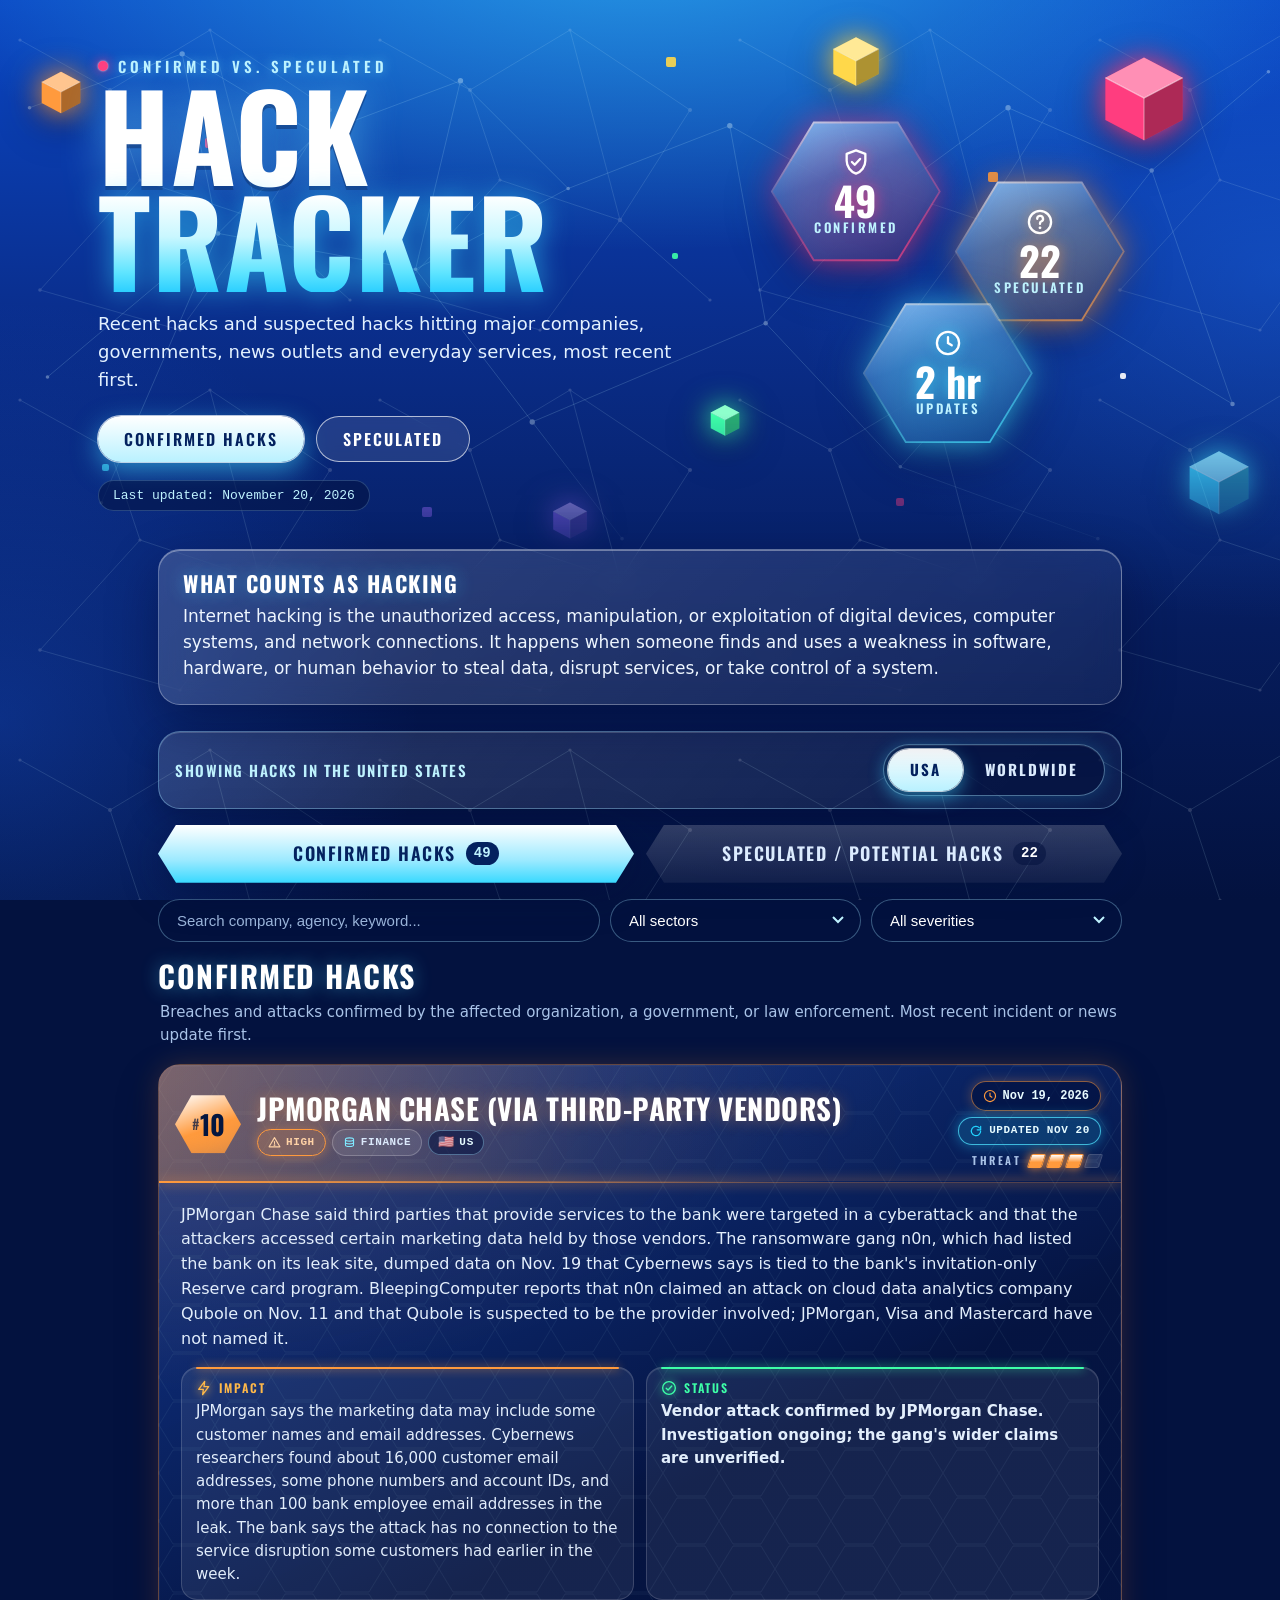
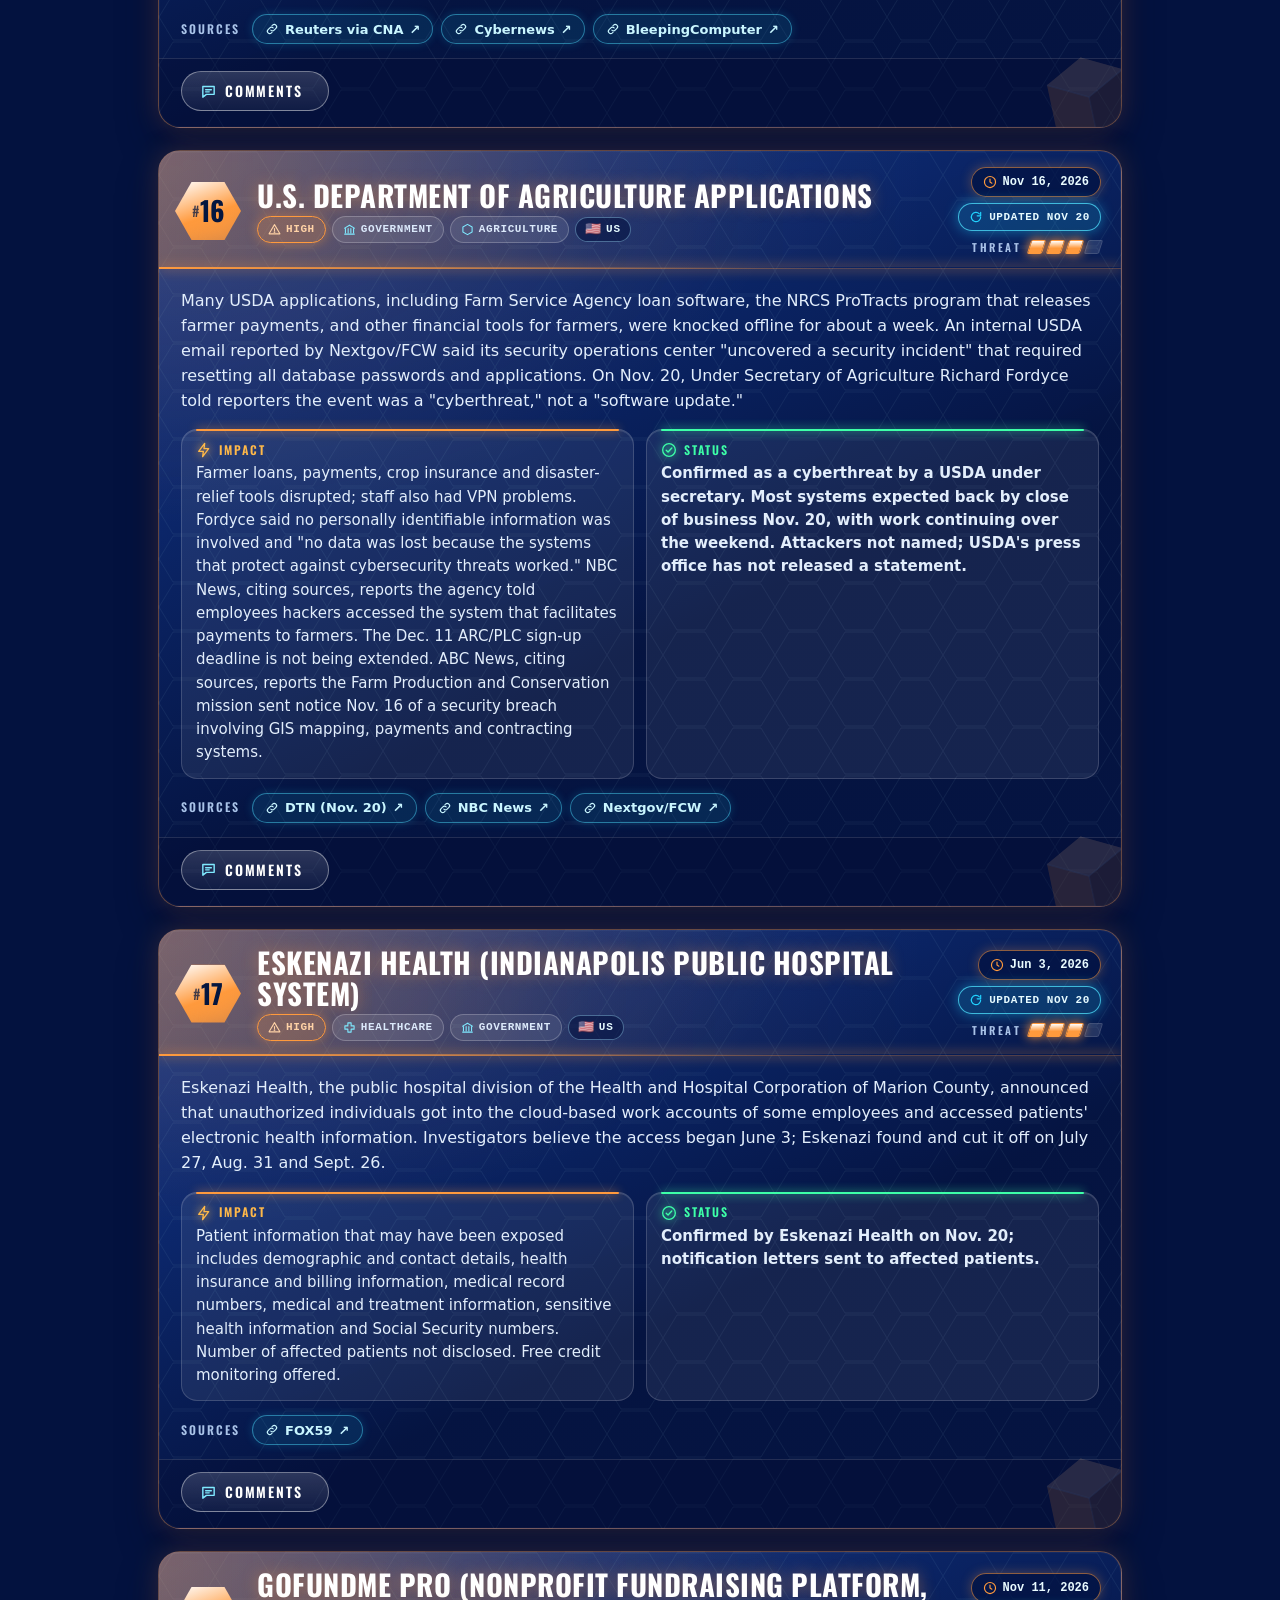
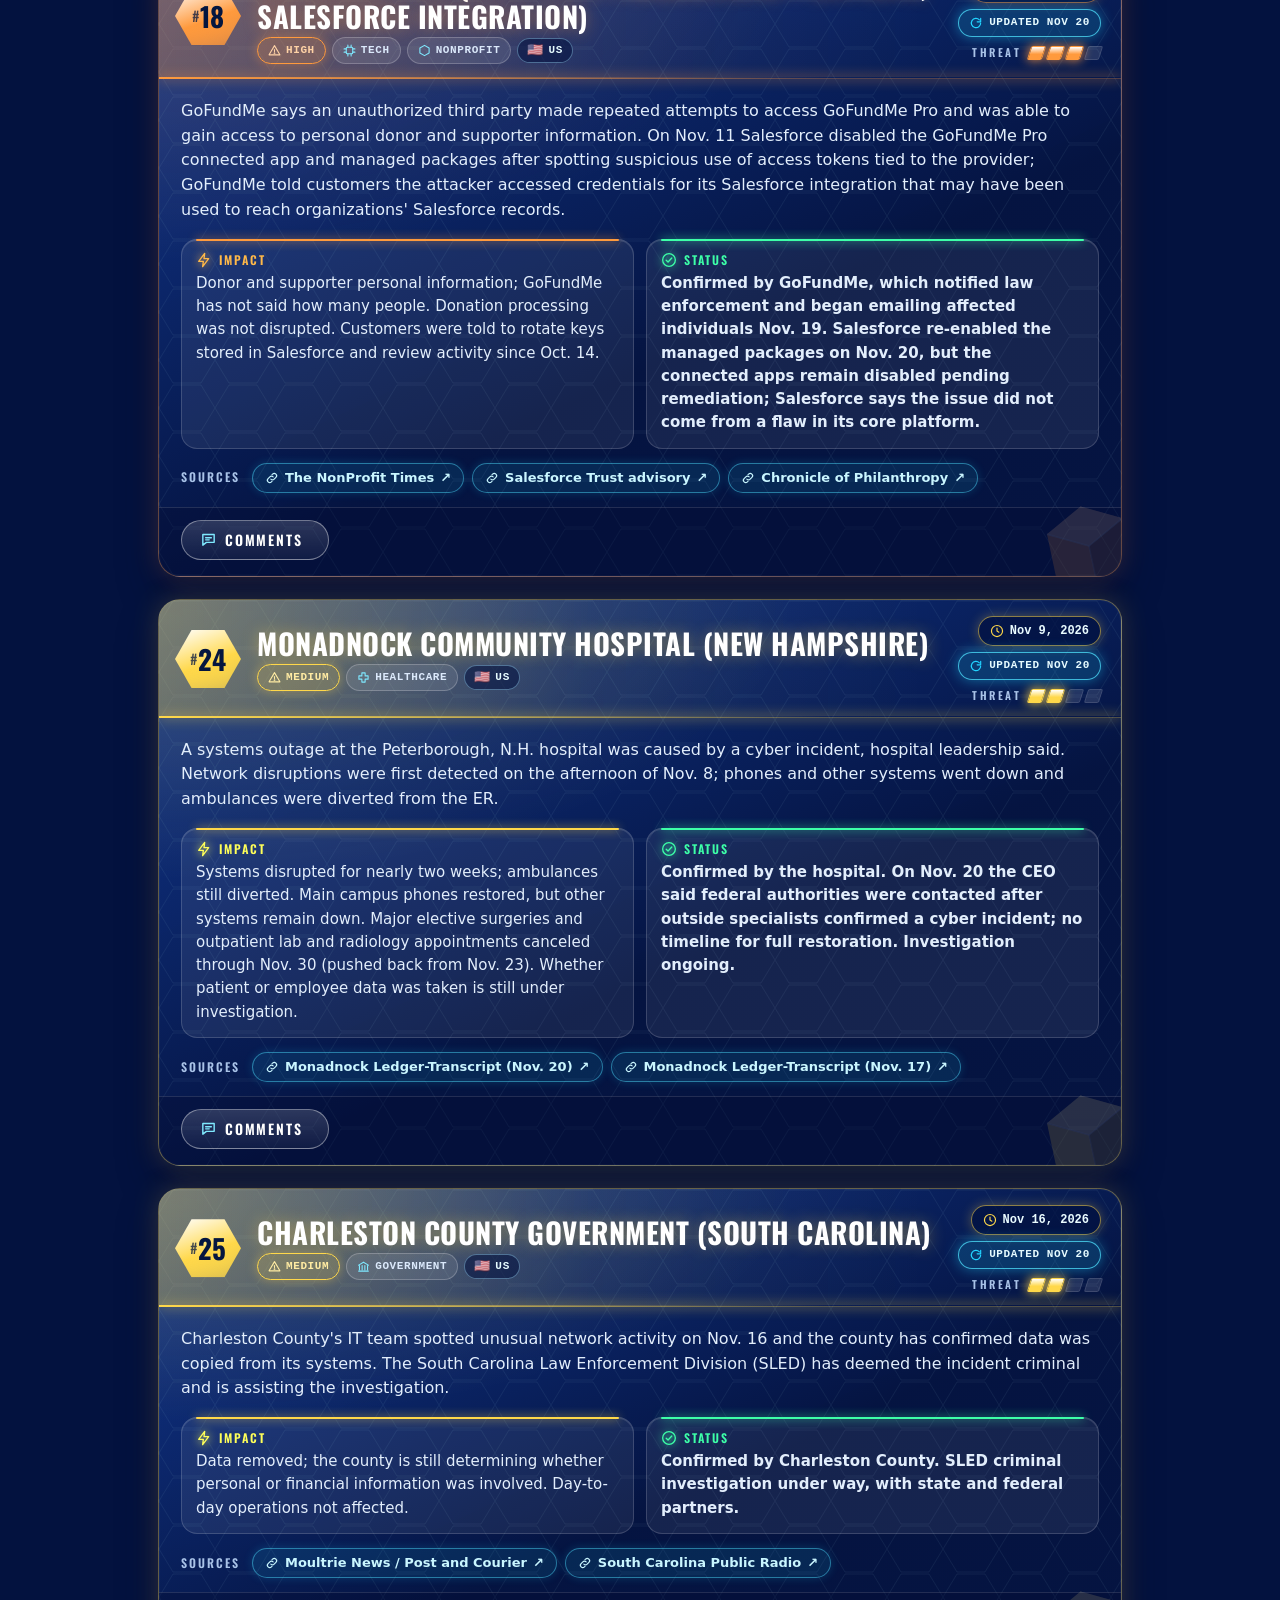
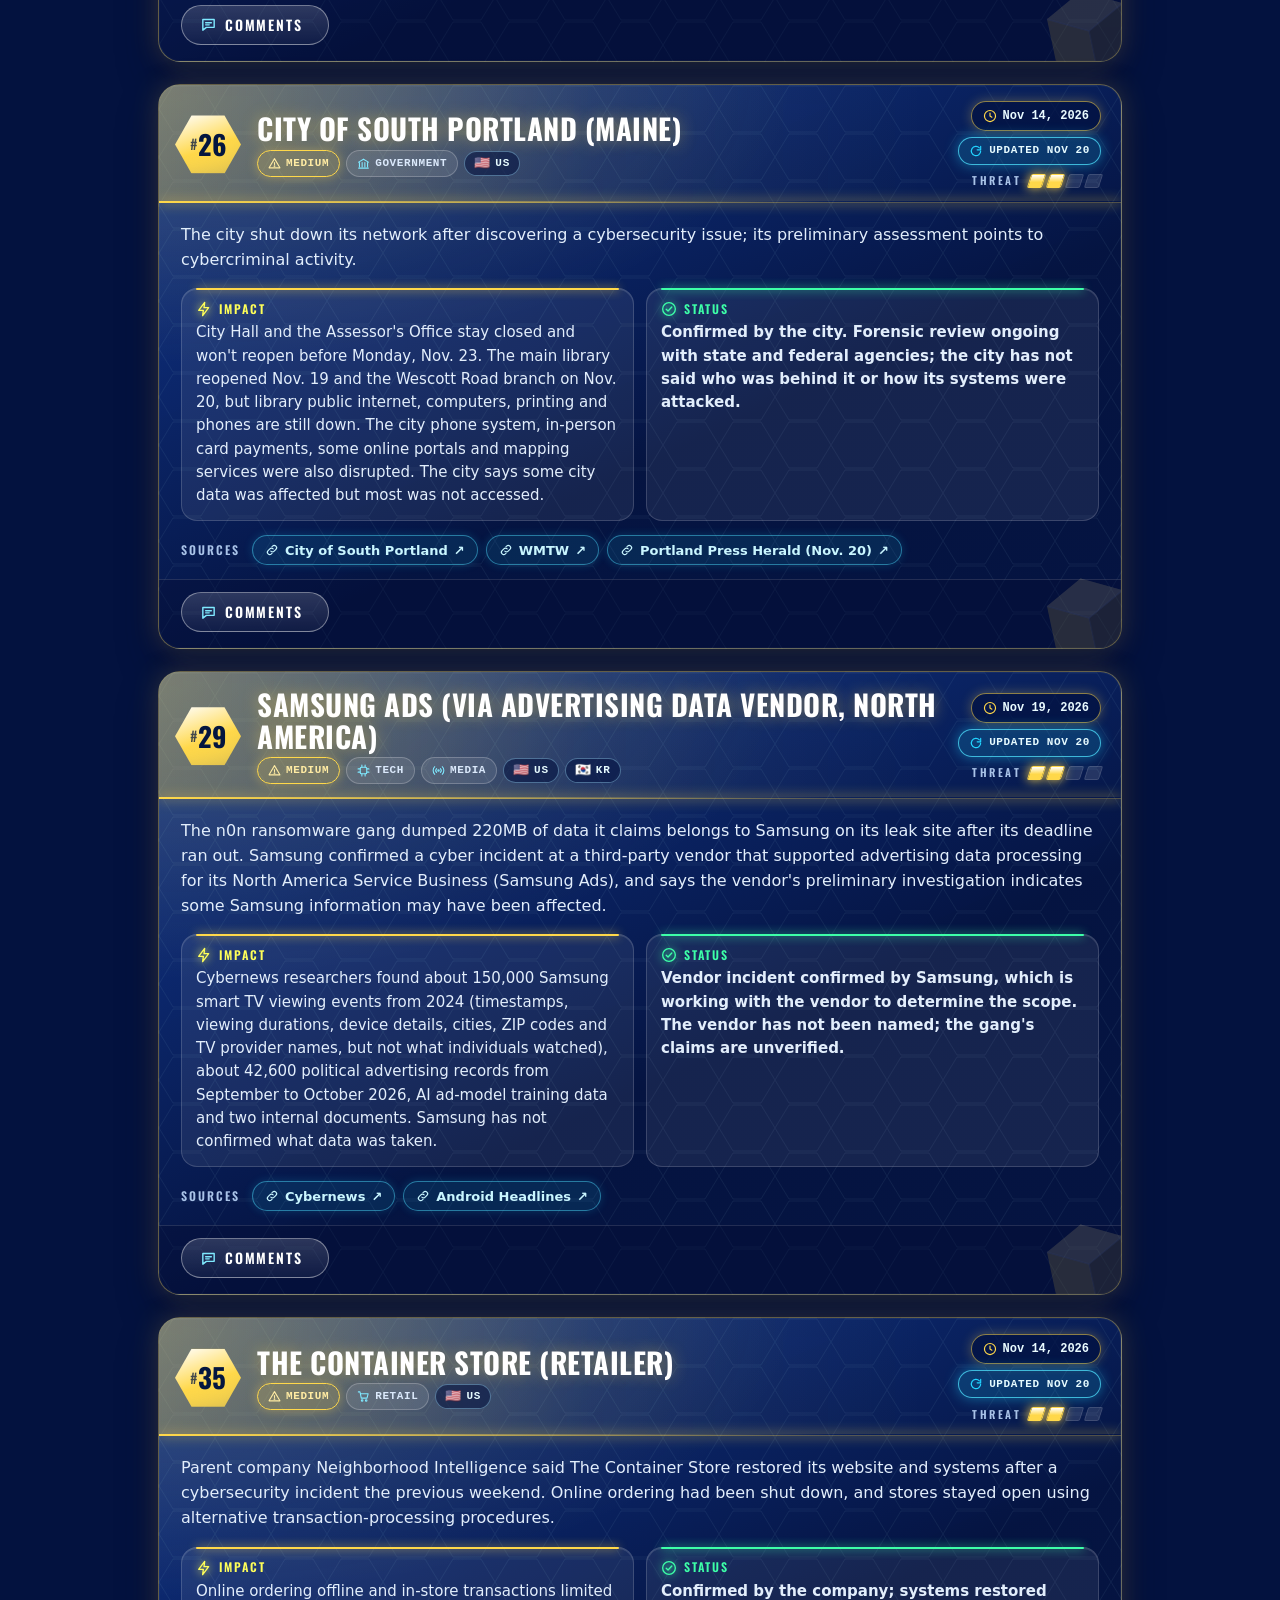
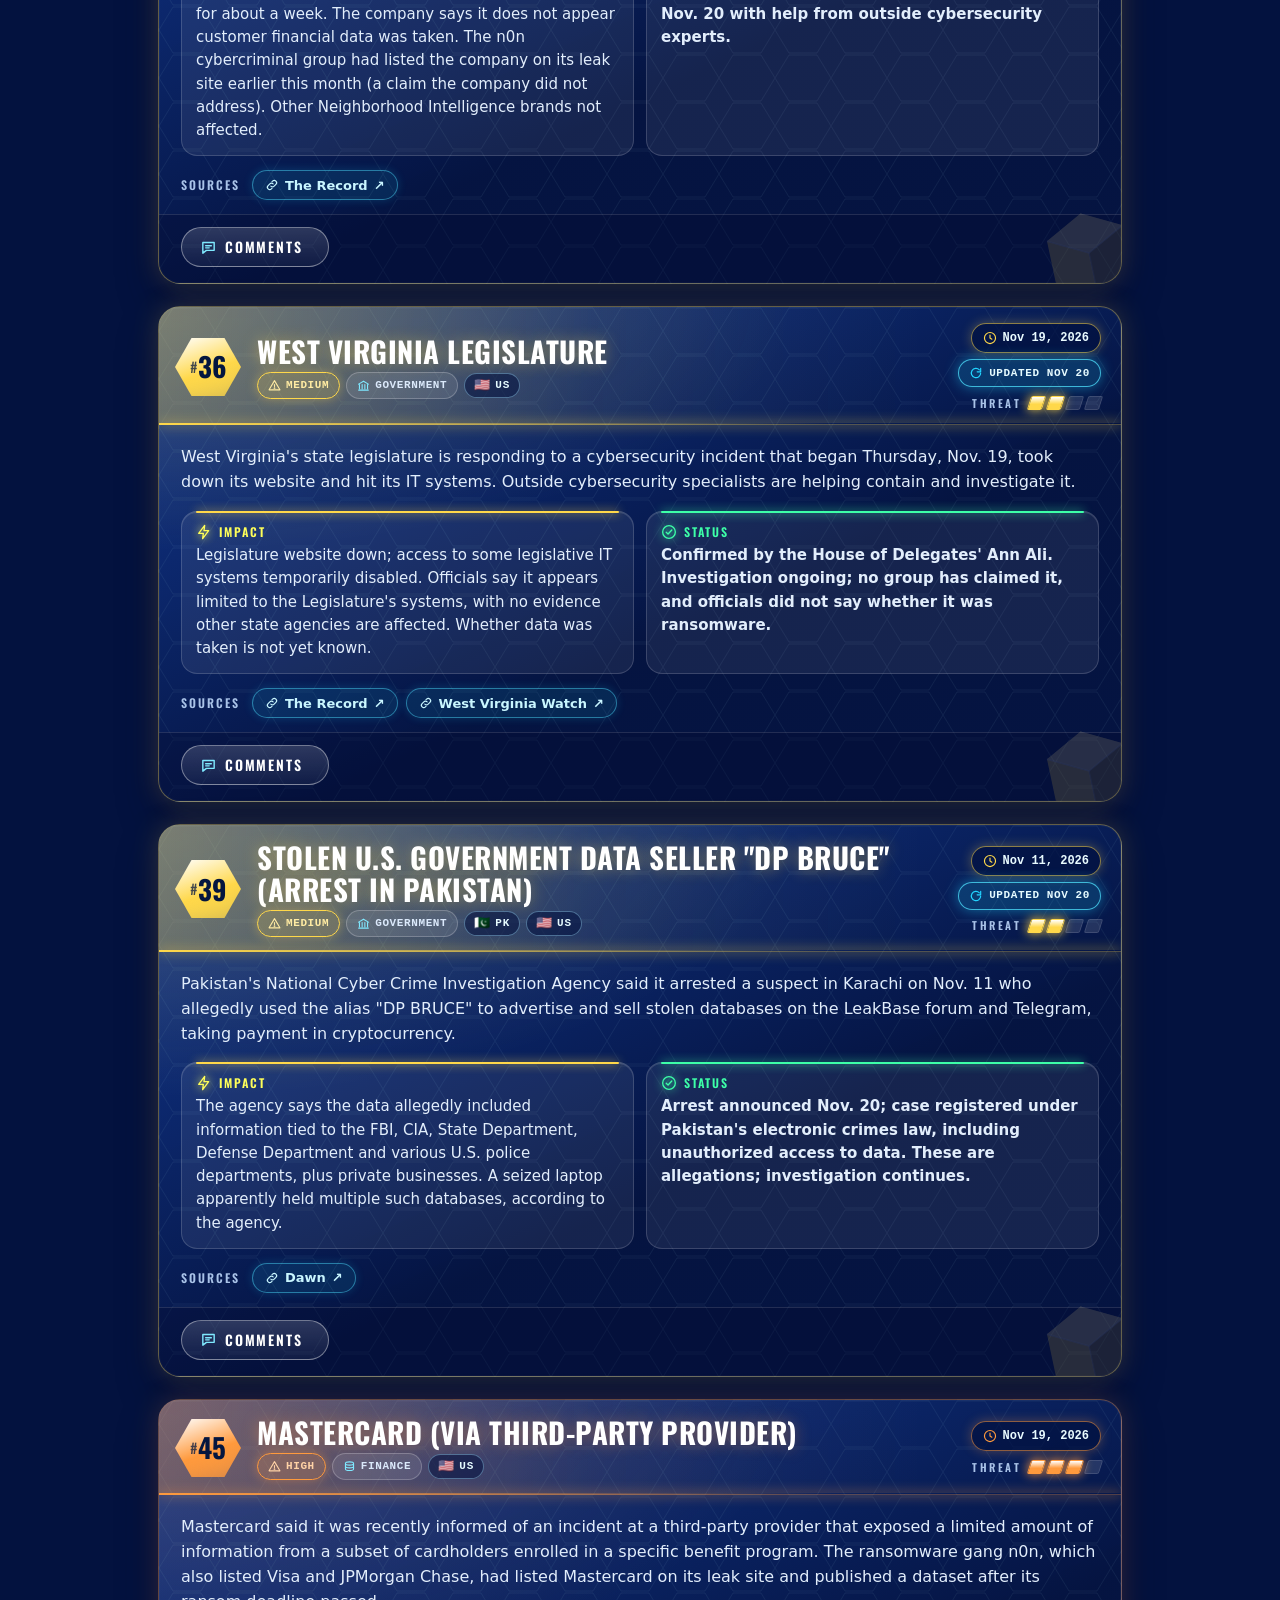
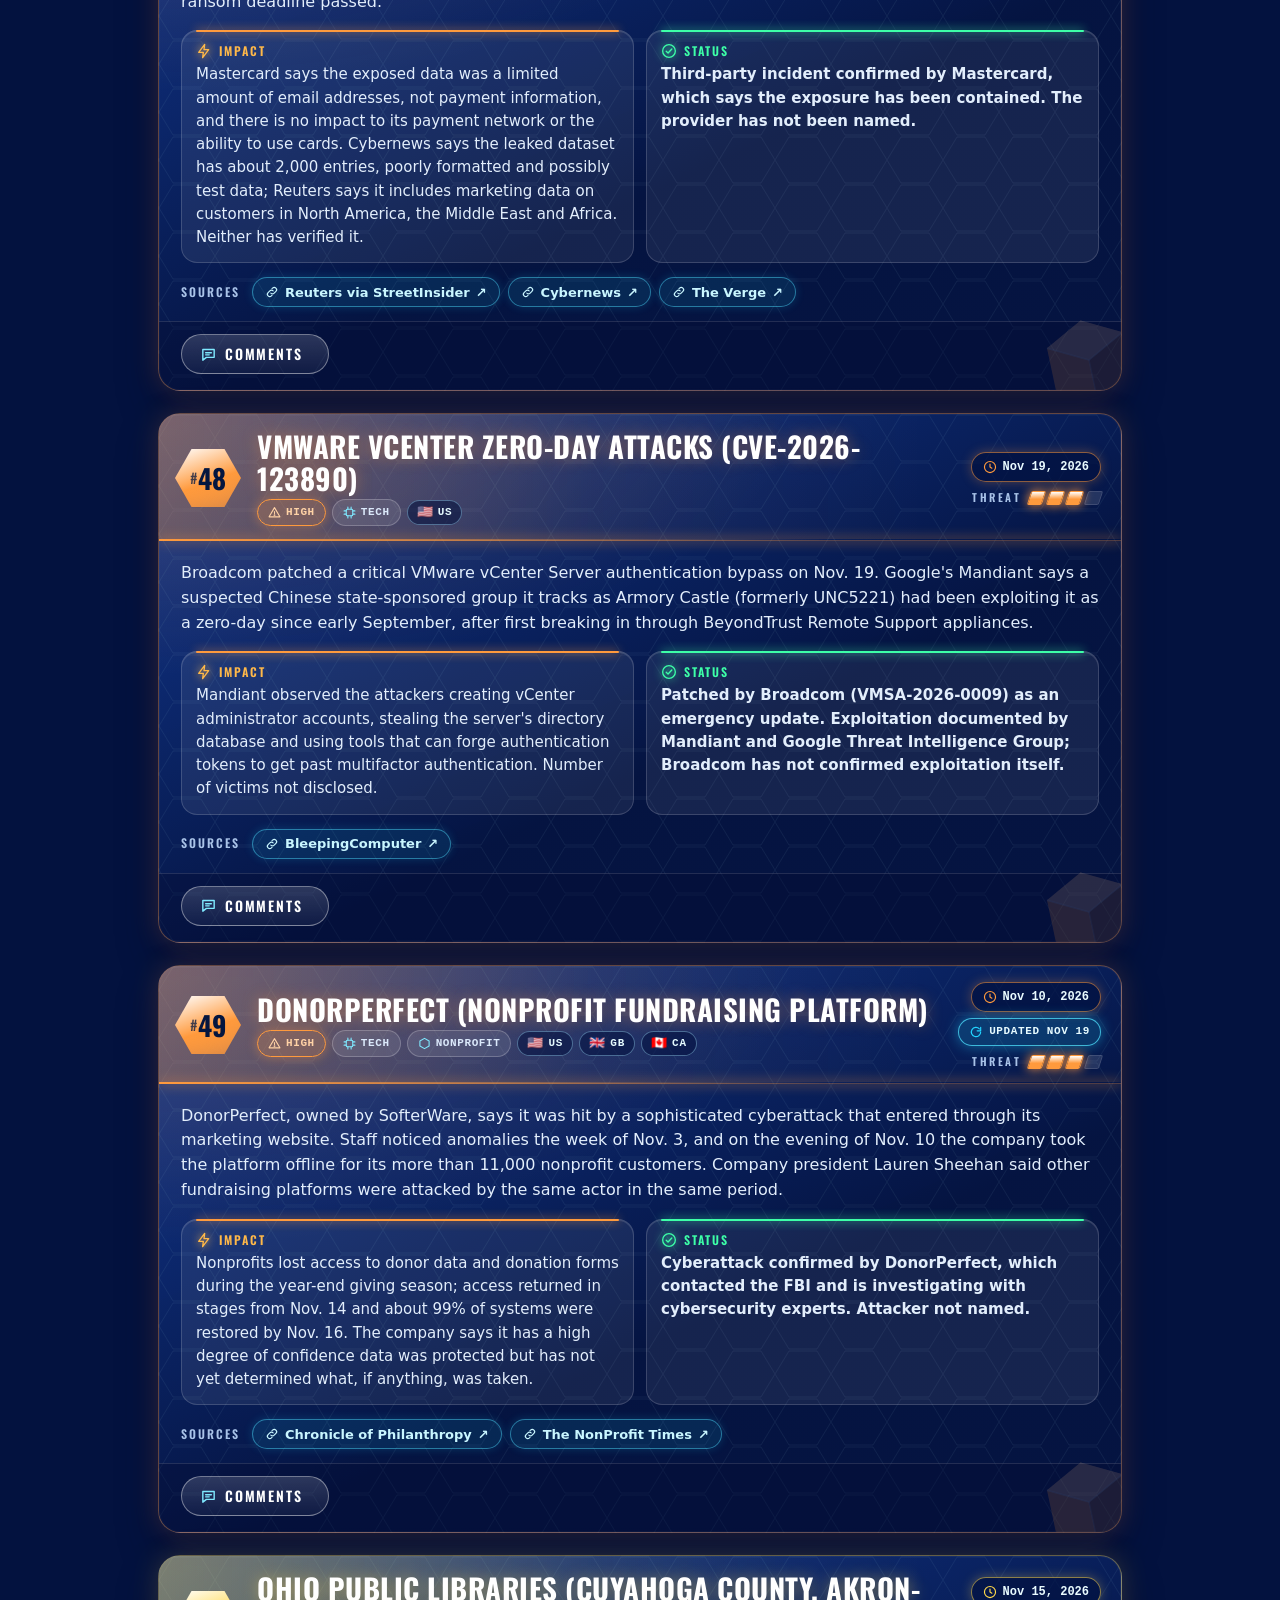
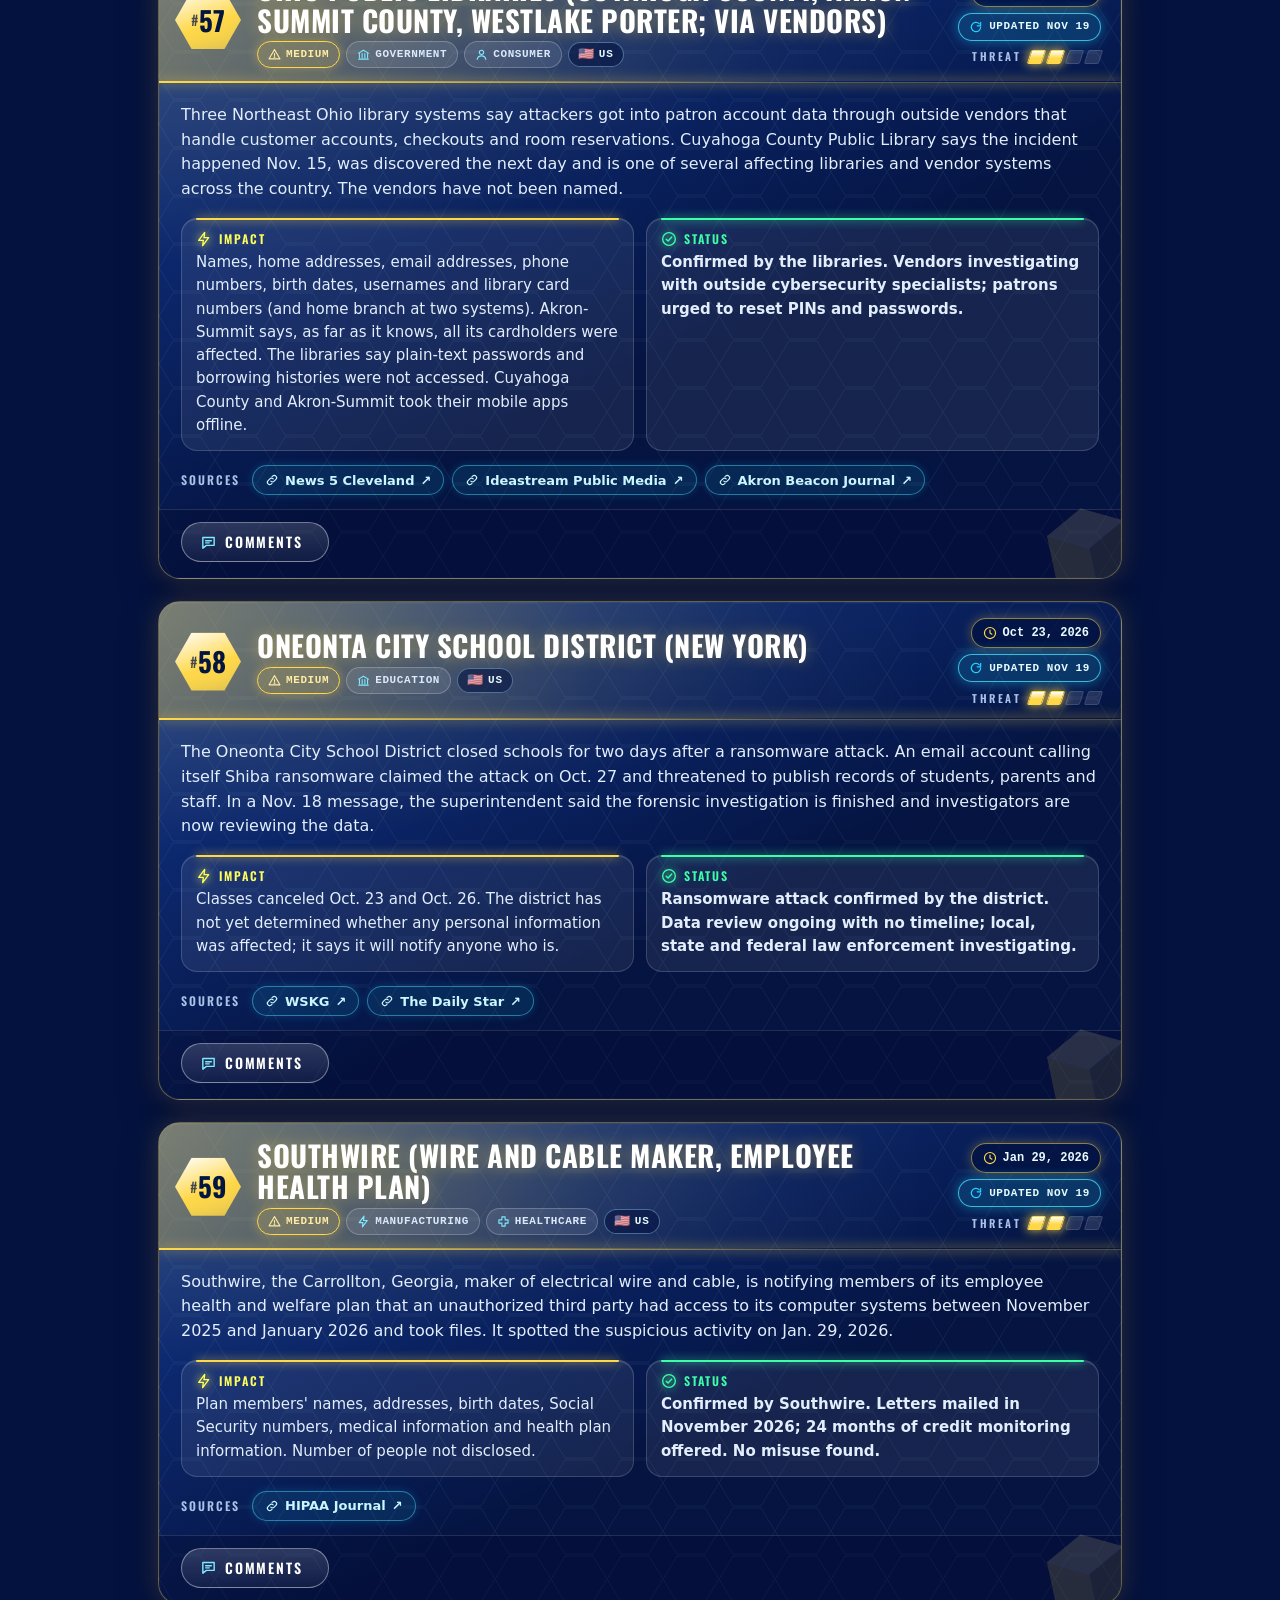
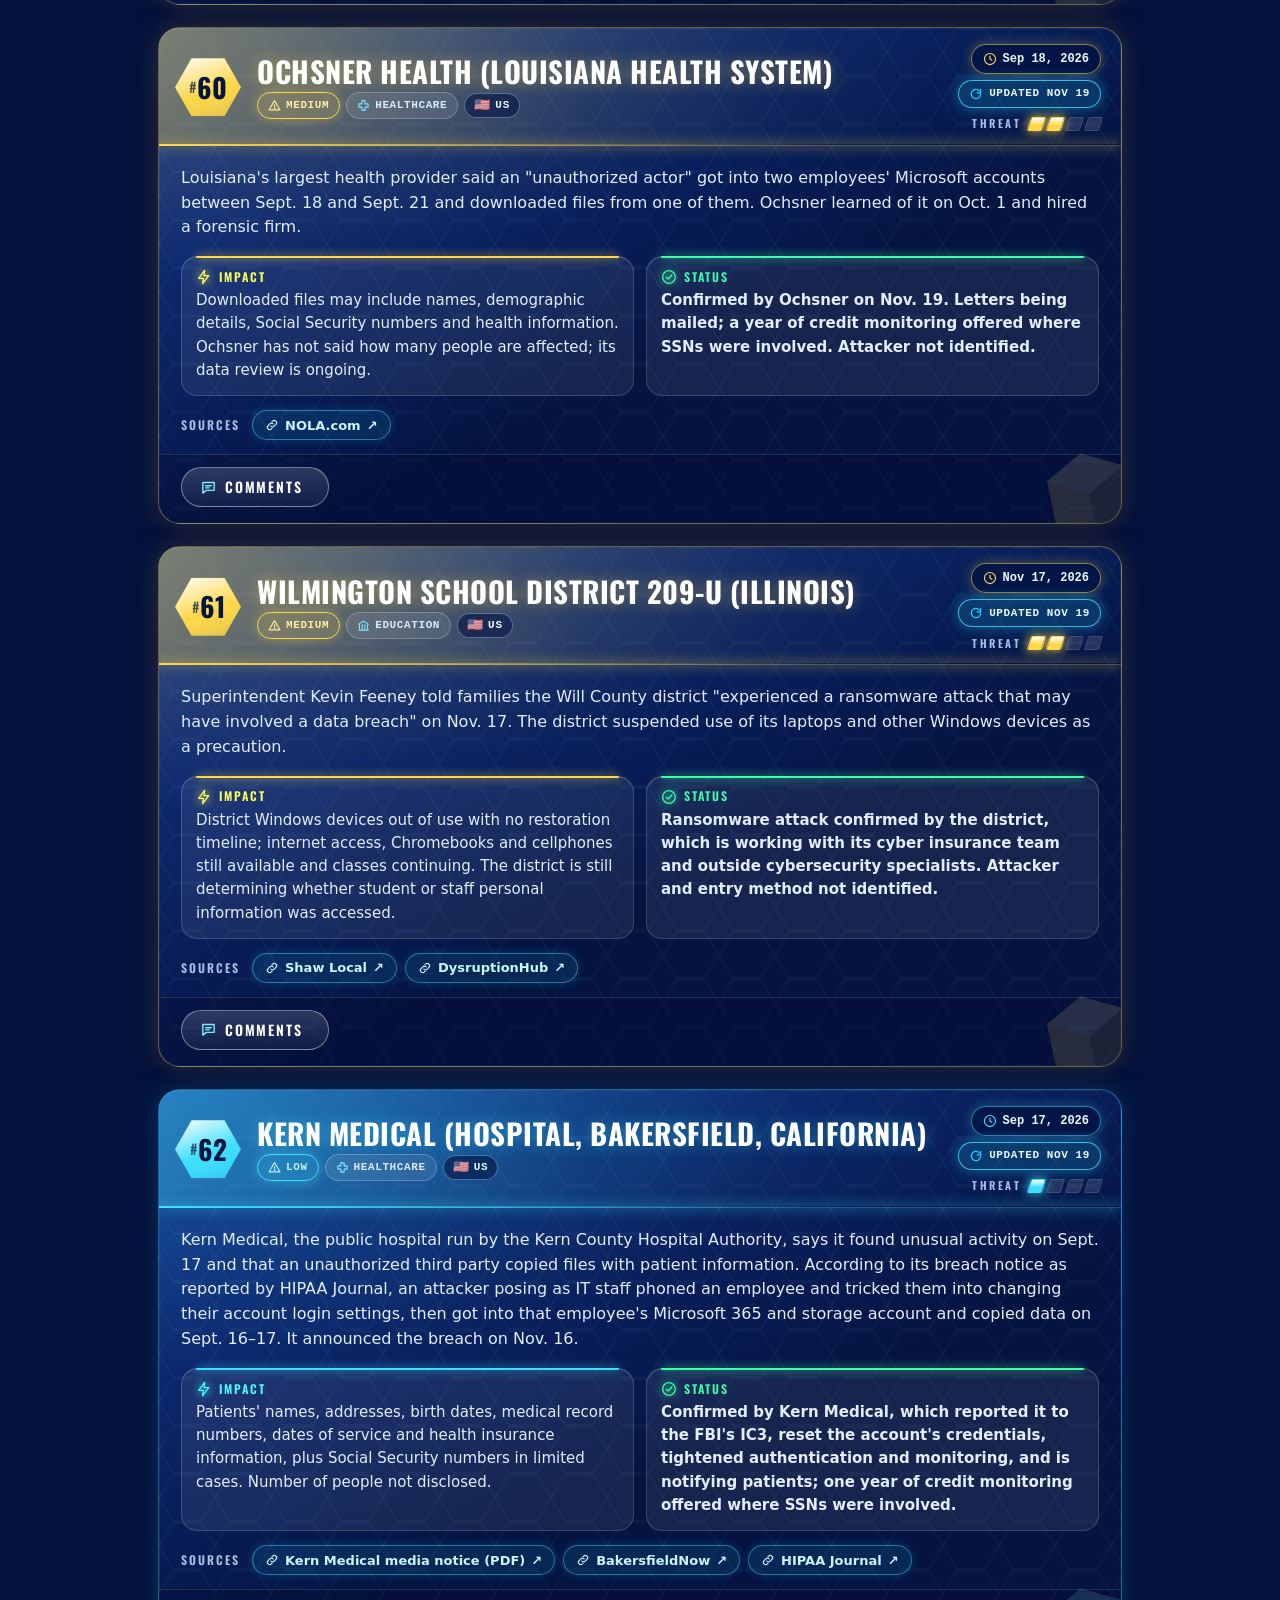
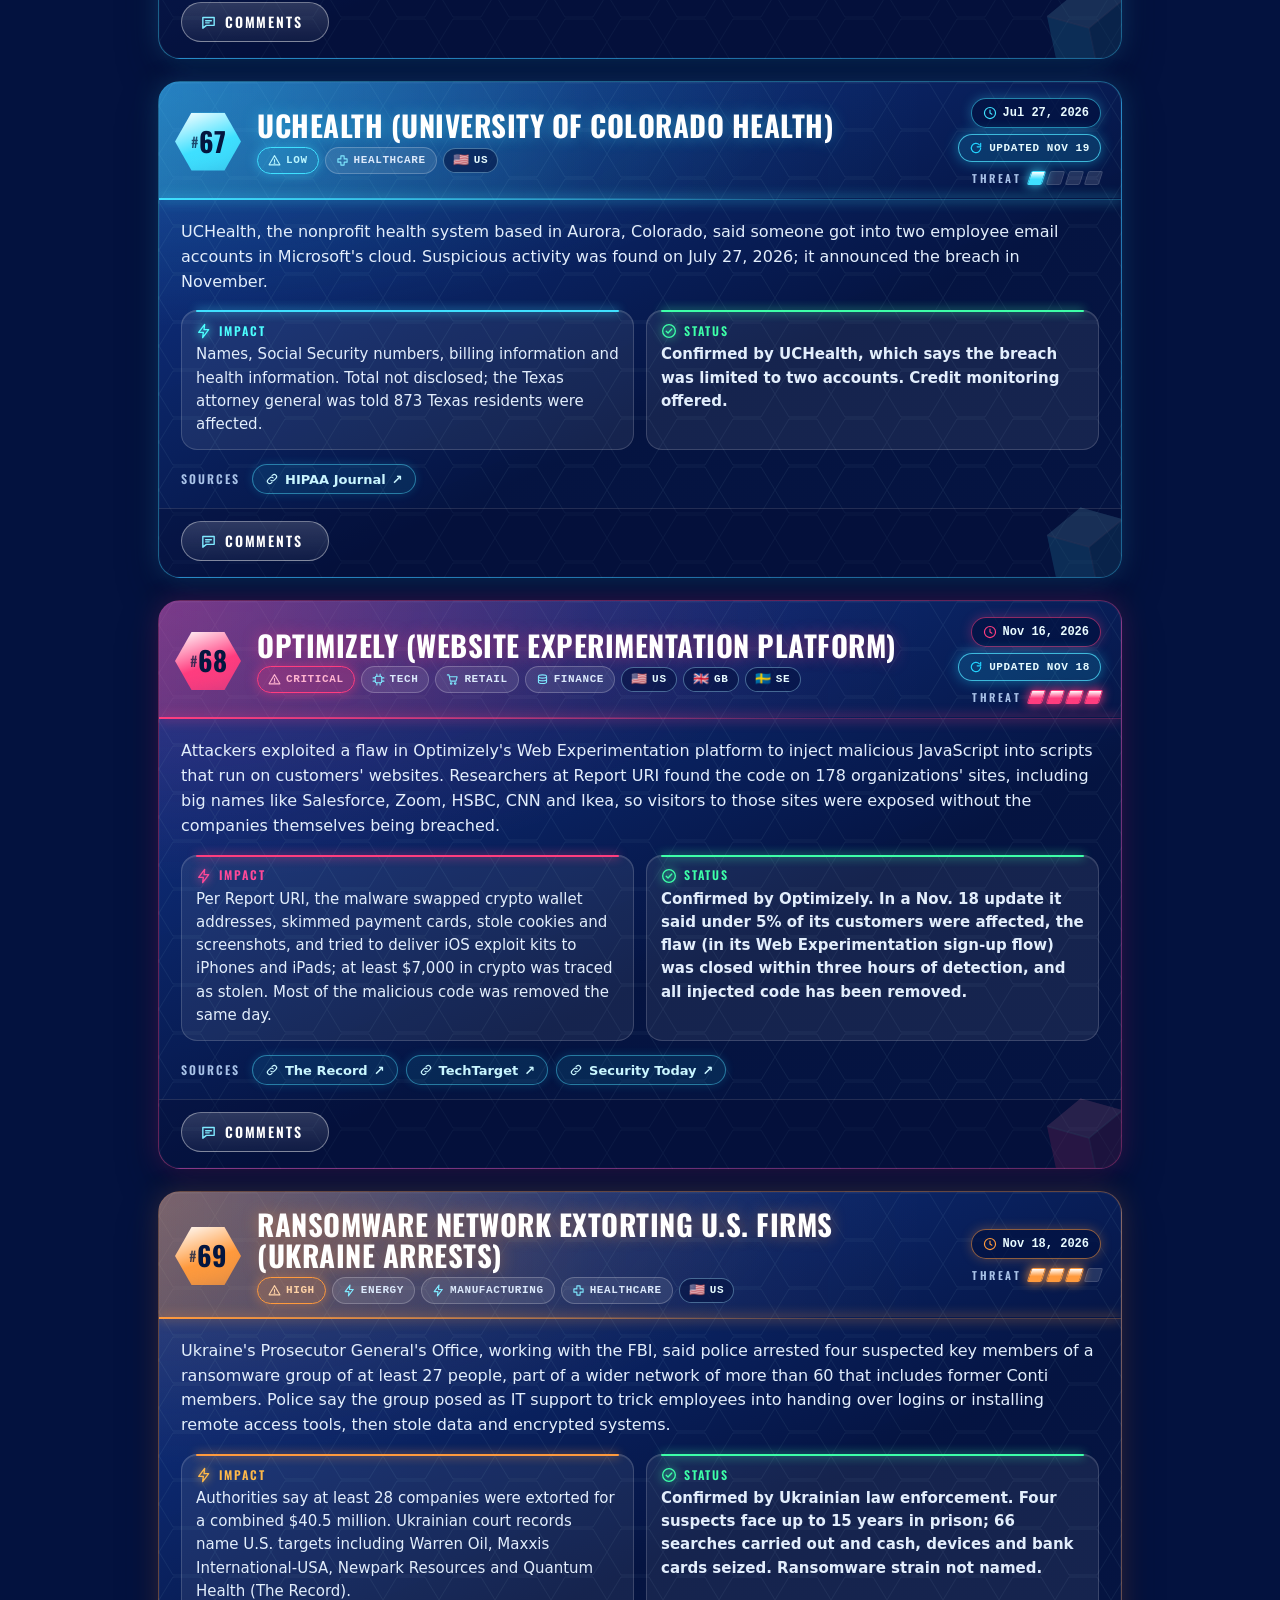
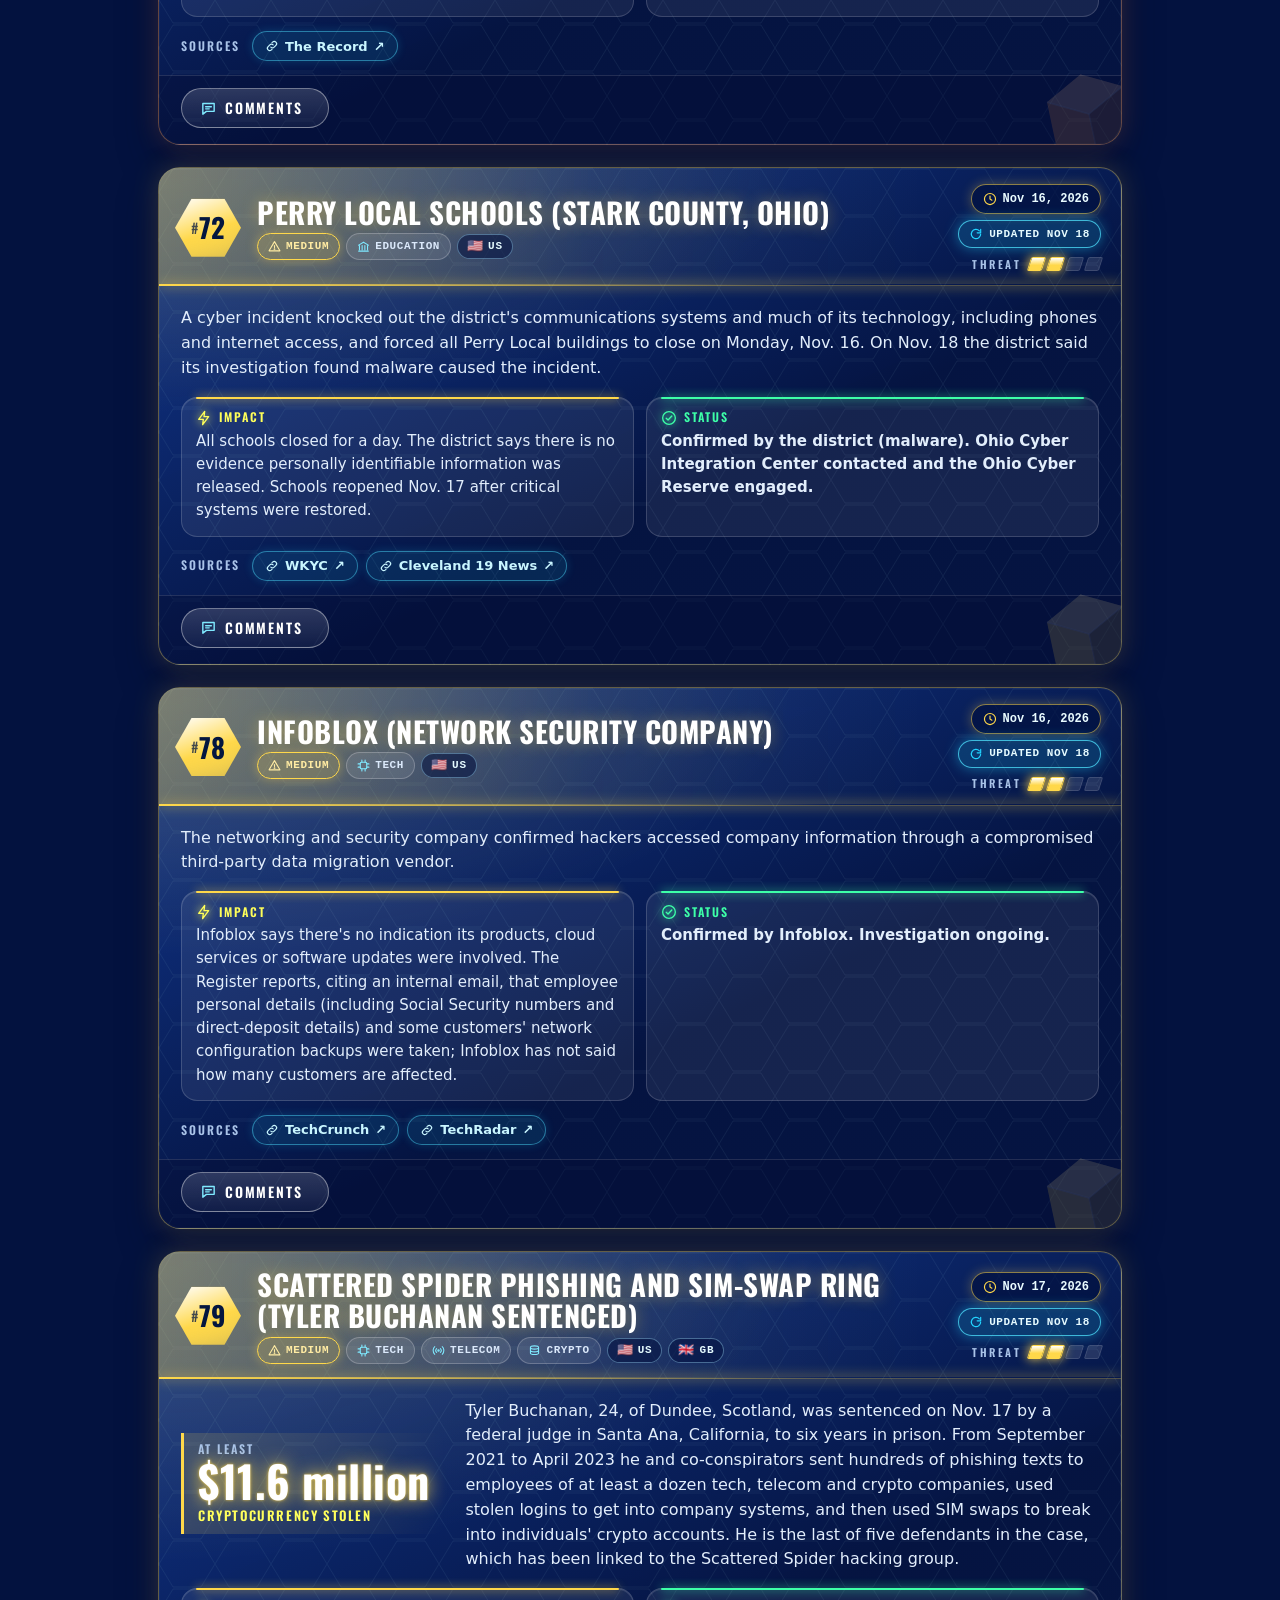
==== commit dce160fa: "Add Roll20, TSMC, Wilmington School District 209-U, DonorPerfect, GoFundMe Pro, Vermont Valcour outa" ====
--- a/index.html
+++ b/index.html
@@ -63,7 +63,7 @@
       "@id": "https://hacktracking.com/#confirmed-section",
       "name": "Confirmed Hacks",
       "itemListOrder": "https://schema.org/ItemListOrderAscending",
-      "numberOfItems": 152,
+      "numberOfItems": 157,
       "itemListElement": [
         {
           "@type": "ListItem",
@@ -140,6 +140,15 @@
         {
           "@type": "ListItem",
           "position": 9,
+          "url": "https://hacktracking.com/#visa-2026-11",
+          "name": "Visa (via third-party provider)",
+          "item": {
+            "@id": "https://hacktracking.com/#visa-2026-11"
+          }
+        },
+        {
+          "@type": "ListItem",
+          "position": 10,
           "url": "https://hacktracking.com/#jpmorgan-chase-2026-11",
           "name": "JPMorgan Chase (via third-party vendors)",
           "item": {
@@ -148,7 +157,7 @@
         },
         {
           "@type": "ListItem",
-          "position": 10,
+          "position": 11,
           "url": "https://hacktracking.com/#n-able-mail-assure-and-spamexperts-2026-11",
           "name": "N-able Mail Assure and SpamExperts (email security cloud)",
           "item": {
@@ -157,7 +166,7 @@
         },
         {
           "@type": "ListItem",
-          "position": 11,
+          "position": 12,
           "url": "https://hacktracking.com/#riken-fugaku-supercomputer-2026-11",
           "name": "RIKEN Fugaku supercomputer (Japan)",
           "item": {
@@ -166,7 +175,7 @@
         },
         {
           "@type": "ListItem",
-          "position": 12,
+          "position": 13,
           "url": "https://hacktracking.com/#japan-digital-agency-government-file-sharing-service-2026-11",
           "name": "Japan Digital Agency government file-sharing service (GSS)",
           "item": {
@@ -175,7 +184,7 @@
         },
         {
           "@type": "ListItem",
-          "position": 13,
+          "position": 14,
           "url": "https://hacktracking.com/#european-supermarket-refrigeration-systems-2026-11",
           "name": "European supermarket refrigeration systems (Delhaize, SuperValu, ICA and others)",
           "item": {
@@ -184,7 +193,7 @@
         },
         {
           "@type": "ListItem",
-          "position": 14,
+          "position": 15,
           "url": "https://hacktracking.com/#leipzig-university-2026-10",
           "name": "Leipzig University (Germany)",
           "item": {
@@ -193,7 +202,7 @@
         },
         {
           "@type": "ListItem",
-          "position": 15,
+          "position": 16,
           "url": "https://hacktracking.com/#u-s-department-of-agriculture-applications-2026-11",
           "name": "U.S. Department of Agriculture applications",
           "item": {
@@ -202,7 +211,7 @@
         },
         {
           "@type": "ListItem",
-          "position": 16,
+          "position": 17,
           "url": "https://hacktracking.com/#eskenazi-health-2026-06",
           "name": "Eskenazi Health (Indianapolis public hospital system)",
           "item": {
@@ -211,7 +220,16 @@
         },
         {
           "@type": "ListItem",
-          "position": 17,
+          "position": 18,
+          "url": "https://hacktracking.com/#gofundme-pro-2026-11",
+          "name": "GoFundMe Pro (nonprofit fundraising platform, Salesforce integration)",
+          "item": {
+            "@id": "https://hacktracking.com/#gofundme-pro-2026-11"
+          }
+        },
+        {
+          "@type": "ListItem",
+          "position": 19,
           "url": "https://hacktracking.com/#postech-2026-11",
           "name": "POSTECH (Pohang University of Science and Technology, South Korea)",
           "item": {
@@ -220,7 +238,7 @@
         },
         {
           "@type": "ListItem",
-          "position": 18,
+          "position": 20,
           "url": "https://hacktracking.com/#kurly-2026-11",
           "name": "Kurly (online grocery, South Korea)",
           "item": {
@@ -229,7 +247,7 @@
         },
         {
           "@type": "ListItem",
-          "position": 19,
+          "position": 21,
           "url": "https://hacktracking.com/#meta-m-2026-11",
           "name": "Meta M (call center outsourcer, South Korea; Coinone, Bunjang, Mega MGC Coffee)",
           "item": {
@@ -238,7 +256,7 @@
         },
         {
           "@type": "ListItem",
-          "position": 20,
+          "position": 22,
           "url": "https://hacktracking.com/#norwegian-2026-11",
           "name": "Norwegian (airline website card skimming)",
           "item": {
@@ -247,7 +265,7 @@
         },
         {
           "@type": "ListItem",
-          "position": 21,
+          "position": 23,
           "url": "https://hacktracking.com/#canton-of-basel-country-administration-2026-11",
           "name": "Canton of Basel-Country administration (Switzerland)",
           "item": {
@@ -256,7 +274,7 @@
         },
         {
           "@type": "ListItem",
-          "position": 22,
+          "position": 24,
           "url": "https://hacktracking.com/#monadnock-community-hospital-2026-11",
           "name": "Monadnock Community Hospital (New Hampshire)",
           "item": {
@@ -265,7 +283,7 @@
         },
         {
           "@type": "ListItem",
-          "position": 23,
+          "position": 25,
           "url": "https://hacktracking.com/#charleston-county-government-2026-11",
           "name": "Charleston County Government (South Carolina)",
           "item": {
@@ -274,7 +292,16 @@
         },
         {
           "@type": "ListItem",
-          "position": 24,
+          "position": 26,
+          "url": "https://hacktracking.com/#city-of-south-portland-2026-11",
+          "name": "City of South Portland (Maine)",
+          "item": {
+            "@id": "https://hacktracking.com/#city-of-south-portland-2026-11"
+          }
+        },
+        {
+          "@type": "ListItem",
+          "position": 27,
           "url": "https://hacktracking.com/#new-zealand-defence-force-websites-2026-11",
           "name": "New Zealand Defence Force websites (Force4Families discounts)",
           "item": {
@@ -283,7 +310,7 @@
         },
         {
           "@type": "ListItem",
-          "position": 25,
+          "position": 28,
           "url": "https://hacktracking.com/#amc-insurance-brokerage-claims-app-amc-air-2026-11",
           "name": "AMC Insurance Brokerage claims app AMC air (South Korea)",
           "item": {
@@ -292,7 +319,7 @@
         },
         {
           "@type": "ListItem",
-          "position": 26,
+          "position": 29,
           "url": "https://hacktracking.com/#samsung-ads-2026-11",
           "name": "Samsung Ads (via advertising data vendor, North America)",
           "item": {
@@ -301,7 +328,7 @@
         },
         {
           "@type": "ListItem",
-          "position": 27,
+          "position": 30,
           "url": "https://hacktracking.com/#rms-cloud-2026-10",
           "name": "RMS Cloud (hotel booking software, Australia)",
           "item": {
@@ -310,7 +337,7 @@
         },
         {
           "@type": "ListItem",
-          "position": 28,
+          "position": 31,
           "url": "https://hacktracking.com/#bookeasy-2026-11",
           "name": "Bookeasy (tourism booking platform, Australia; national park bookings)",
           "item": {
@@ -319,7 +346,7 @@
         },
         {
           "@type": "ListItem",
-          "position": 29,
+          "position": 32,
           "url": "https://hacktracking.com/#bell-canada-2026-11",
           "name": "Bell Canada (telecom)",
           "item": {
@@ -328,7 +355,7 @@
         },
         {
           "@type": "ListItem",
-          "position": 30,
+          "position": 33,
           "url": "https://hacktracking.com/#culture-experience-2026-11",
           "name": "Culture Experience (TSUTAYA store operations, Japan)",
           "item": {
@@ -337,7 +364,7 @@
         },
         {
           "@type": "ListItem",
-          "position": 31,
+          "position": 34,
           "url": "https://hacktracking.com/#airdo-2026-10",
           "name": "AIRDO (airline, Japan, via email delivery provider)",
           "item": {
@@ -346,7 +373,7 @@
         },
         {
           "@type": "ListItem",
-          "position": 32,
+          "position": 35,
           "url": "https://hacktracking.com/#the-container-store-2026-11",
           "name": "The Container Store (retailer)",
           "item": {
@@ -355,7 +382,7 @@
         },
         {
           "@type": "ListItem",
-          "position": 33,
+          "position": 36,
           "url": "https://hacktracking.com/#west-virginia-legislature-2026-11",
           "name": "West Virginia Legislature",
           "item": {
@@ -364,7 +391,7 @@
         },
         {
           "@type": "ListItem",
-          "position": 34,
+          "position": 37,
           "url": "https://hacktracking.com/#chargemap-2026-11",
           "name": "Chargemap (EV charging app, France)",
           "item": {
@@ -373,7 +400,7 @@
         },
         {
           "@type": "ListItem",
-          "position": 35,
+          "position": 38,
           "url": "https://hacktracking.com/#french-precious-metals-brokers-and-crypto-tax-service-2026-11",
           "name": "French precious-metals brokers and crypto tax service (10 charged)",
           "item": {
@@ -382,7 +409,7 @@
         },
         {
           "@type": "ListItem",
-          "position": 36,
+          "position": 39,
           "url": "https://hacktracking.com/#stolen-u-s-government-data-seller-dp-bruce-2026-11",
           "name": "Stolen U.S. government data seller \"DP BRUCE\" (arrest in Pakistan)",
           "item": {
@@ -391,7 +418,16 @@
         },
         {
           "@type": "ListItem",
-          "position": 37,
+          "position": 40,
+          "url": "https://hacktracking.com/#roll20-2026-11",
+          "name": "Roll20 (online tabletop gaming platform)",
+          "item": {
+            "@id": "https://hacktracking.com/#roll20-2026-11"
+          }
+        },
+        {
+          "@type": "ListItem",
+          "position": 41,
           "url": "https://hacktracking.com/#wow-world-2026-11",
           "name": "WOW WORLD (marketing communications service, Japan)",
           "item": {
@@ -400,7 +436,7 @@
         },
         {
           "@type": "ListItem",
-          "position": 38,
+          "position": 42,
           "url": "https://hacktracking.com/#bell-financial-group-2026-11",
           "name": "Bell Financial Group (stockbroker, Australia)",
           "item": {
@@ -409,7 +445,7 @@
         },
         {
           "@type": "ListItem",
-          "position": 39,
+          "position": 43,
           "url": "https://hacktracking.com/#ui42-2026-11",
           "name": "ui42 (web development agency, Slovakia; Dedoles)",
           "item": {
@@ -418,7 +454,7 @@
         },
         {
           "@type": "ListItem",
-          "position": 40,
+          "position": 44,
           "url": "https://hacktracking.com/#european-commission-hr-system-2026-10",
           "name": "European Commission HR system (Sysper)",
           "item": {
@@ -427,16 +463,7 @@
         },
         {
           "@type": "ListItem",
-          "position": 41,
-          "url": "https://hacktracking.com/#visa-2026-11",
-          "name": "Visa (via third-party provider)",
-          "item": {
-            "@id": "https://hacktracking.com/#visa-2026-11"
-          }
-        },
-        {
-          "@type": "ListItem",
-          "position": 42,
+          "position": 45,
           "url": "https://hacktracking.com/#mastercard-2026-11",
           "name": "Mastercard (via third-party provider)",
           "item": {
@@ -445,7 +472,7 @@
         },
         {
           "@type": "ListItem",
-          "position": 43,
+          "position": 46,
           "url": "https://hacktracking.com/#sbc-medical-group-2026-11",
           "name": "SBC Medical Group (Shonan Beauty Clinic operator, Japan)",
           "item": {
@@ -454,7 +481,7 @@
         },
         {
           "@type": "ListItem",
-          "position": 44,
+          "position": 47,
           "url": "https://hacktracking.com/#pocketchange-2026-10",
           "name": "PocketChange (currency exchange kiosks and Pokepay, Japan)",
           "item": {
@@ -463,7 +490,7 @@
         },
         {
           "@type": "ListItem",
-          "position": 45,
+          "position": 48,
           "url": "https://hacktracking.com/#vmware-vcenter-zero-day-attacks-2026-11",
           "name": "VMware vCenter zero-day attacks (CVE-2026-123890)",
           "item": {
@@ -472,7 +499,16 @@
         },
         {
           "@type": "ListItem",
-          "position": 46,
+          "position": 49,
+          "url": "https://hacktracking.com/#donorperfect-2026-11",
+          "name": "DonorPerfect (nonprofit fundraising platform)",
+          "item": {
+            "@id": "https://hacktracking.com/#donorperfect-2026-11"
+          }
+        },
+        {
+          "@type": "ListItem",
+          "position": 50,
           "url": "https://hacktracking.com/#forest-bird-2026-11",
           "name": "Forest & Bird (conservation group, New Zealand)",
           "item": {
@@ -481,7 +517,7 @@
         },
         {
           "@type": "ListItem",
-          "position": 47,
+          "position": 51,
           "url": "https://hacktracking.com/#kpmg-canada-2026-11",
           "name": "KPMG Canada (accounting firm)",
           "item": {
@@ -490,7 +526,7 @@
         },
         {
           "@type": "ListItem",
-          "position": 48,
+          "position": 52,
           "url": "https://hacktracking.com/#ffg-industries-2026-11",
           "name": "FFG Industries (Fukuoka Financial Group company, Japan)",
           "item": {
@@ -499,7 +535,7 @@
         },
         {
           "@type": "ListItem",
-          "position": 49,
+          "position": 53,
           "url": "https://hacktracking.com/#openlogi-2026-11",
           "name": "Openlogi (shipping and fulfillment service, Japan)",
           "item": {
@@ -508,7 +544,7 @@
         },
         {
           "@type": "ListItem",
-          "position": 50,
+          "position": 54,
           "url": "https://hacktracking.com/#atlas-confit-2026-11",
           "name": "Atlas Confit (academic conference system, Japan)",
           "item": {
@@ -517,7 +553,7 @@
         },
         {
           "@type": "ListItem",
-          "position": 51,
+          "position": 55,
           "url": "https://hacktracking.com/#greiz-ronneburg-district-hospital-2026-11",
           "name": "Greiz-Ronneburg district hospital (Germany)",
           "item": {
@@ -526,16 +562,7 @@
         },
         {
           "@type": "ListItem",
-          "position": 52,
-          "url": "https://hacktracking.com/#city-of-south-portland-2026-11",
-          "name": "City of South Portland (Maine)",
-          "item": {
-            "@id": "https://hacktracking.com/#city-of-south-portland-2026-11"
-          }
-        },
-        {
-          "@type": "ListItem",
-          "position": 53,
+          "position": 56,
           "url": "https://hacktracking.com/#kos-2026-11",
           "name": "Kosé (cosmetics maker, Japan)",
           "item": {
@@ -544,7 +571,7 @@
         },
         {
           "@type": "ListItem",
-          "position": 54,
+          "position": 57,
           "url": "https://hacktracking.com/#ohio-public-libraries-2026-11",
           "name": "Ohio public libraries (Cuyahoga County, Akron-Summit County, Westlake Porter; via vendors)",
           "item": {
@@ -553,7 +580,7 @@
         },
         {
           "@type": "ListItem",
-          "position": 55,
+          "position": 58,
           "url": "https://hacktracking.com/#oneonta-city-school-district-2026-10",
           "name": "Oneonta City School District (New York)",
           "item": {
@@ -562,7 +589,7 @@
         },
         {
           "@type": "ListItem",
-          "position": 56,
+          "position": 59,
           "url": "https://hacktracking.com/#southwire-2026-01",
           "name": "Southwire (wire and cable maker, employee health plan)",
           "item": {
@@ -571,7 +598,7 @@
         },
         {
           "@type": "ListItem",
-          "position": 57,
+          "position": 60,
           "url": "https://hacktracking.com/#ochsner-health-2026-09",
           "name": "Ochsner Health (Louisiana health system)",
           "item": {
@@ -580,7 +607,16 @@
         },
         {
           "@type": "ListItem",
-          "position": 58,
+          "position": 61,
+          "url": "https://hacktracking.com/#wilmington-school-district-209-u-2026-11",
+          "name": "Wilmington School District 209-U (Illinois)",
+          "item": {
+            "@id": "https://hacktracking.com/#wilmington-school-district-209-u-2026-11"
+          }
+        },
+        {
+          "@type": "ListItem",
+          "position": 62,
           "url": "https://hacktracking.com/#kern-medical-2026-09",
           "name": "Kern Medical (hospital, Bakersfield, California)",
           "item": {
@@ -589,7 +625,7 @@
         },
         {
           "@type": "ListItem",
-          "position": 59,
+          "position": 63,
           "url": "https://hacktracking.com/#money-forward-2026-11",
           "name": "Money Forward (fintech, Japan, via Notion and Fireworks AI)",
           "item": {
@@ -598,7 +634,7 @@
         },
         {
           "@type": "ListItem",
-          "position": 60,
+          "position": 64,
           "url": "https://hacktracking.com/#kyash-2026-10",
           "name": "Kyash (payments app, Japan)",
           "item": {
@@ -607,7 +643,7 @@
         },
         {
           "@type": "ListItem",
-          "position": 61,
+          "position": 65,
           "url": "https://hacktracking.com/#steinberg-2026-11",
           "name": "Steinberg (music software accounts)",
           "item": {
@@ -616,7 +652,7 @@
         },
         {
           "@type": "ListItem",
-          "position": 62,
+          "position": 66,
           "url": "https://hacktracking.com/#usen-almex-precheck-in-2026-11",
           "name": "USEN-ALMEX PreCheck-in (hotel online check-in service, Japan)",
           "item": {
@@ -625,7 +661,7 @@
         },
         {
           "@type": "ListItem",
-          "position": 63,
+          "position": 67,
           "url": "https://hacktracking.com/#uchealth-2026-07",
           "name": "UCHealth (University of Colorado Health)",
           "item": {
@@ -634,7 +670,7 @@
         },
         {
           "@type": "ListItem",
-          "position": 64,
+          "position": 68,
           "url": "https://hacktracking.com/#optimizely-2026-11",
           "name": "Optimizely (website experimentation platform)",
           "item": {
@@ -643,7 +679,7 @@
         },
         {
           "@type": "ListItem",
-          "position": 65,
+          "position": 69,
           "url": "https://hacktracking.com/#ransomware-network-extorting-u-s-firms-2026-11",
           "name": "Ransomware network extorting U.S. firms (Ukraine arrests)",
           "item": {
@@ -652,7 +688,7 @@
         },
         {
           "@type": "ListItem",
-          "position": 66,
+          "position": 70,
           "url": "https://hacktracking.com/#irish-credit-unions-2026-10",
           "name": "Irish credit unions (via Wellington IT)",
           "item": {
@@ -661,7 +697,7 @@
         },
         {
           "@type": "ListItem",
-          "position": 67,
+          "position": 71,
           "url": "https://hacktracking.com/#municipality-of-neuried-2026-11",
           "name": "Municipality of Neuried (Germany)",
           "item": {
@@ -670,7 +706,7 @@
         },
         {
           "@type": "ListItem",
-          "position": 68,
+          "position": 72,
           "url": "https://hacktracking.com/#perry-local-schools-2026-11",
           "name": "Perry Local Schools (Stark County, Ohio)",
           "item": {
@@ -679,7 +715,7 @@
         },
         {
           "@type": "ListItem",
-          "position": 69,
+          "position": 73,
           "url": "https://hacktracking.com/#mitsui-shopping-park-app-2026-11",
           "name": "Mitsui Shopping Park app (Mitsui Fudosan, Japan)",
           "item": {
@@ -688,7 +724,7 @@
         },
         {
           "@type": "ListItem",
-          "position": 70,
+          "position": 74,
           "url": "https://hacktracking.com/#wittenberg-net-2026-11",
           "name": "Wittenberg-Net (regional internet provider, Germany)",
           "item": {
@@ -697,7 +733,7 @@
         },
         {
           "@type": "ListItem",
-          "position": 71,
+          "position": 75,
           "url": "https://hacktracking.com/#star-petroleum-refining-2026-11",
           "name": "Star Petroleum Refining (SPRC, Thailand)",
           "item": {
@@ -706,7 +742,7 @@
         },
         {
           "@type": "ListItem",
-          "position": 72,
+          "position": 76,
           "url": "https://hacktracking.com/#stubhub-international-2026-11",
           "name": "StubHub International (ticket resale)",
           "item": {
@@ -715,7 +751,7 @@
         },
         {
           "@type": "ListItem",
-          "position": 73,
+          "position": 77,
           "url": "https://hacktracking.com/#ethiopian-airlines-2026-11",
           "name": "Ethiopian Airlines",
           "item": {
@@ -724,7 +760,7 @@
         },
         {
           "@type": "ListItem",
-          "position": 74,
+          "position": 78,
           "url": "https://hacktracking.com/#infoblox-2026-11",
           "name": "Infoblox (network security company)",
           "item": {
@@ -733,7 +769,7 @@
         },
         {
           "@type": "ListItem",
-          "position": 75,
+          "position": 79,
           "url": "https://hacktracking.com/#scattered-spider-phishing-and-sim-swap-ring-2026-11",
           "name": "Scattered Spider phishing and SIM-swap ring (Tyler Buchanan sentenced)",
           "item": {
@@ -742,7 +778,7 @@
         },
         {
           "@type": "ListItem",
-          "position": 76,
+          "position": 80,
           "url": "https://hacktracking.com/#nitori-2026-11",
           "name": "Nitori (furniture retailer, Japan)",
           "item": {
@@ -751,7 +787,7 @@
         },
         {
           "@type": "ListItem",
-          "position": 77,
+          "position": 81,
           "url": "https://hacktracking.com/#accesso-ticketing-system-2026-11",
           "name": "accesso ticketing system (LEGOLAND Korea Resort and SEA LIFE Busan)",
           "item": {
@@ -760,7 +796,7 @@
         },
         {
           "@type": "ListItem",
-          "position": 78,
+          "position": 82,
           "url": "https://hacktracking.com/#japan-health-ministry-drug-supply-system-2026-11",
           "name": "Japan health ministry drug supply system",
           "item": {
@@ -769,7 +805,7 @@
         },
         {
           "@type": "ListItem",
-          "position": 79,
+          "position": 83,
           "url": "https://hacktracking.com/#soft99-2026-11",
           "name": "SOFT99 (car care products, Japan)",
           "item": {
@@ -778,7 +814,7 @@
         },
         {
           "@type": "ListItem",
-          "position": 80,
+          "position": 84,
           "url": "https://hacktracking.com/#wilmington-school-district-209u-2026-11",
           "name": "Wilmington School District 209U (Illinois)",
           "item": {
@@ -787,7 +823,7 @@
         },
         {
           "@type": "ListItem",
-          "position": 81,
+          "position": 85,
           "url": "https://hacktracking.com/#international-ice-hockey-federation-website-2026-11",
           "name": "International Ice Hockey Federation (IIHF) website",
           "item": {
@@ -796,7 +832,7 @@
         },
         {
           "@type": "ListItem",
-          "position": 82,
+          "position": 86,
           "url": "https://hacktracking.com/#south-korea-government-email-system-2026-11",
           "name": "South Korea government email system",
           "item": {
@@ -805,7 +841,7 @@
         },
         {
           "@type": "ListItem",
-          "position": 83,
+          "position": 87,
           "url": "https://hacktracking.com/#8-digits-team-ransomware-group-2026-11",
           "name": "8-Digits Team ransomware group (extradition from Italy)",
           "item": {
@@ -814,7 +850,7 @@
         },
         {
           "@type": "ListItem",
-          "position": 84,
+          "position": 88,
           "url": "https://hacktracking.com/#n-able-n-central-servers-2026-11",
           "name": "N-able N-central servers (zero-day attacks)",
           "item": {
@@ -823,7 +859,7 @@
         },
         {
           "@type": "ListItem",
-          "position": 85,
+          "position": 89,
           "url": "https://hacktracking.com/#lithuanian-customs-2026-11",
           "name": "Lithuanian Customs (user portal)",
           "item": {
@@ -832,7 +868,7 @@
         },
         {
           "@type": "ListItem",
-          "position": 86,
+          "position": 90,
           "url": "https://hacktracking.com/#lighter-2026-11",
           "name": "Lighter (crypto exchange)",
           "item": {
@@ -841,7 +877,7 @@
         },
         {
           "@type": "ListItem",
-          "position": 87,
+          "position": 91,
           "url": "https://hacktracking.com/#transport-for-london-2026-11",
           "name": "Transport for London (Oyster photocards)",
           "item": {
@@ -850,7 +886,7 @@
         },
         {
           "@type": "ListItem",
-          "position": 88,
+          "position": 92,
           "url": "https://hacktracking.com/#wieson-technologies-2026-11",
           "name": "Wieson Technologies (connector maker, Taiwan)",
           "item": {
@@ -859,7 +895,7 @@
         },
         {
           "@type": "ListItem",
-          "position": 89,
+          "position": 93,
           "url": "https://hacktracking.com/#coles-group-2026-11",
           "name": "Coles Group (supermarkets, Australia)",
           "item": {
@@ -868,7 +904,7 @@
         },
         {
           "@type": "ListItem",
-          "position": 90,
+          "position": 94,
           "url": "https://hacktracking.com/#jeonbuk-office-of-education-school-bus-system-2026-11",
           "name": "Jeonbuk Office of Education school bus system (South Korea)",
           "item": {
@@ -877,7 +913,7 @@
         },
         {
           "@type": "ListItem",
-          "position": 91,
+          "position": 95,
           "url": "https://hacktracking.com/#nikkei-2026-11",
           "name": "Nikkei (via PLAID KARTE marketing service)",
           "item": {
@@ -886,7 +922,7 @@
         },
         {
           "@type": "ListItem",
-          "position": 92,
+          "position": 96,
           "url": "https://hacktracking.com/#cursor-2026-10",
           "name": "Cursor (code editor, via Fireworks AI)",
           "item": {
@@ -895,7 +931,7 @@
         },
         {
           "@type": "ListItem",
-          "position": 93,
+          "position": 97,
           "url": "https://hacktracking.com/#dhc-2026-11",
           "name": "DHC (cosmetics, Japan, via PLAID KARTE)",
           "item": {
@@ -904,7 +940,7 @@
         },
         {
           "@type": "ListItem",
-          "position": 94,
+          "position": 98,
           "url": "https://hacktracking.com/#amadeus-booking-system-2026-10",
           "name": "Amadeus booking system (via Norwegian, Widerøe, SAS)",
           "item": {
@@ -913,7 +949,7 @@
         },
         {
           "@type": "ListItem",
-          "position": 95,
+          "position": 99,
           "url": "https://hacktracking.com/#quantum-systems-2026-11",
           "name": "Quantum Systems (military drone maker, Germany)",
           "item": {
@@ -922,7 +958,7 @@
         },
         {
           "@type": "ListItem",
-          "position": 96,
+          "position": 100,
           "url": "https://hacktracking.com/#city-of-columbia-2026-10",
           "name": "City of Columbia (South Carolina)",
           "item": {
@@ -931,7 +967,7 @@
         },
         {
           "@type": "ListItem",
-          "position": 97,
+          "position": 101,
           "url": "https://hacktracking.com/#dexcom-2026-11",
           "name": "Dexcom (glucose monitor maker)",
           "item": {
@@ -940,7 +976,16 @@
         },
         {
           "@type": "ListItem",
-          "position": 98,
+          "position": 102,
+          "url": "https://hacktracking.com/#tsmc-2026-11",
+          "name": "TSMC (chipmaker, Taiwan; employee data via cloud provider)",
+          "item": {
+            "@id": "https://hacktracking.com/#tsmc-2026-11"
+          }
+        },
+        {
+          "@type": "ListItem",
+          "position": 103,
           "url": "https://hacktracking.com/#expedia-group-2026-11",
           "name": "Expedia Group (travel)",
           "item": {
@@ -949,7 +994,7 @@
         },
         {
           "@type": "ListItem",
-          "position": 99,
+          "position": 104,
           "url": "https://hacktracking.com/#open-inc-bizrobo-mini-2026-11",
           "name": "OPEN Inc. BizRobo! mini (automation software, Japan)",
           "item": {
@@ -958,7 +1003,7 @@
         },
         {
           "@type": "ListItem",
-          "position": 100,
+          "position": 105,
           "url": "https://hacktracking.com/#lyko-2026-11",
           "name": "Lyko (beauty retailer, Sweden)",
           "item": {
@@ -967,7 +1012,7 @@
         },
         {
           "@type": "ListItem",
-          "position": 101,
+          "position": 106,
           "url": "https://hacktracking.com/#sunnybrook-health-sciences-centre-2026-10",
           "name": "Sunnybrook Health Sciences Centre (hospital, Toronto)",
           "item": {
@@ -976,7 +1021,7 @@
         },
         {
           "@type": "ListItem",
-          "position": 102,
+          "position": 107,
           "url": "https://hacktracking.com/#rakuten-securities-2026-11",
           "name": "Rakuten Securities (online brokerage, Japan)",
           "item": {
@@ -985,7 +1030,7 @@
         },
         {
           "@type": "ListItem",
-          "position": 103,
+          "position": 108,
           "url": "https://hacktracking.com/#maersk-2026-11",
           "name": "Maersk (shipping)",
           "item": {
@@ -994,7 +1039,7 @@
         },
         {
           "@type": "ListItem",
-          "position": 104,
+          "position": 109,
           "url": "https://hacktracking.com/#meetsmore-2026-11",
           "name": "Meetsmore (service booking platform, Japan)",
           "item": {
@@ -1003,7 +1048,7 @@
         },
         {
           "@type": "ListItem",
-          "position": 105,
+          "position": 110,
           "url": "https://hacktracking.com/#ipsos-2026-11",
           "name": "Ipsos (market research)",
           "item": {
@@ -1012,7 +1057,7 @@
         },
         {
           "@type": "ListItem",
-          "position": 106,
+          "position": 111,
           "url": "https://hacktracking.com/#french-supermarket-refrigeration-systems-2026-10",
           "name": "French supermarket refrigeration systems (700+ stores)",
           "item": {
@@ -1021,7 +1066,7 @@
         },
         {
           "@type": "ListItem",
-          "position": 107,
+          "position": 112,
           "url": "https://hacktracking.com/#vanderbilt-university-2026-11",
           "name": "Vanderbilt University",
           "item": {
@@ -1030,7 +1075,7 @@
         },
         {
           "@type": "ListItem",
-          "position": 108,
+          "position": 113,
           "url": "https://hacktracking.com/#apify-2026-11",
           "name": "Apify (web scraping platform)",
           "item": {
@@ -1039,7 +1084,7 @@
         },
         {
           "@type": "ListItem",
-          "position": 109,
+          "position": 114,
           "url": "https://hacktracking.com/#trezor-customers-2026-11",
           "name": "Trezor customers (via shipping partner Skladon)",
           "item": {
@@ -1048,7 +1093,7 @@
         },
         {
           "@type": "ListItem",
-          "position": 110,
+          "position": 115,
           "url": "https://hacktracking.com/#port-of-santos-authority-2026-11",
           "name": "Port of Santos authority (Brazil)",
           "item": {
@@ -1057,7 +1102,7 @@
         },
         {
           "@type": "ListItem",
-          "position": 111,
+          "position": 116,
           "url": "https://hacktracking.com/#m1-2026-11",
           "name": "M1 (mobile carrier, Singapore)",
           "item": {
@@ -1066,7 +1111,7 @@
         },
         {
           "@type": "ListItem",
-          "position": 112,
+          "position": 117,
           "url": "https://hacktracking.com/#digital-payments-firm-2026-11",
           "name": "Digital payments firm (Gurugram, India)",
           "item": {
@@ -1075,7 +1120,7 @@
         },
         {
           "@type": "ListItem",
-          "position": 113,
+          "position": 118,
           "url": "https://hacktracking.com/#credit-mutuel-arkea-2026-11",
           "name": "Credit Mutuel Arkea (bank, France)",
           "item": {
@@ -1084,7 +1129,7 @@
         },
         {
           "@type": "ListItem",
-          "position": 114,
+          "position": 119,
           "url": "https://hacktracking.com/#ntt-docomo-2026-11",
           "name": "NTT Docomo (mobile carrier, Japan)",
           "item": {
@@ -1093,7 +1138,7 @@
         },
         {
           "@type": "ListItem",
-          "position": 115,
+          "position": 120,
           "url": "https://hacktracking.com/#2redbeans-2026-11",
           "name": "2RedBeans (dating site)",
           "item": {
@@ -1102,7 +1147,7 @@
         },
         {
           "@type": "ListItem",
-          "position": 116,
+          "position": 121,
           "url": "https://hacktracking.com/#the-kyiv-independent-2026-11",
           "name": "The Kyiv Independent (news outlet)",
           "item": {
@@ -1111,7 +1156,7 @@
         },
         {
           "@type": "ListItem",
-          "position": 117,
+          "position": 122,
           "url": "https://hacktracking.com/#sph-media-2026-11",
           "name": "SPH Media (news publisher, Singapore)",
           "item": {
@@ -1120,7 +1165,7 @@
         },
         {
           "@type": "ListItem",
-          "position": 118,
+          "position": 123,
           "url": "https://hacktracking.com/#air-botswana-2026-11",
           "name": "Air Botswana",
           "item": {
@@ -1129,7 +1174,7 @@
         },
         {
           "@type": "ListItem",
-          "position": 119,
+          "position": 124,
           "url": "https://hacktracking.com/#gitbook-2026-11",
           "name": "GitBook (documentation platform)",
           "item": {
@@ -1138,7 +1183,7 @@
         },
         {
           "@type": "ListItem",
-          "position": 120,
+          "position": 125,
           "url": "https://hacktracking.com/#myriad-genetics-2026-11",
           "name": "Myriad Genetics (genetic testing)",
           "item": {
@@ -1147,7 +1192,7 @@
         },
         {
           "@type": "ListItem",
-          "position": 121,
+          "position": 126,
           "url": "https://hacktracking.com/#barracuda-2026-11",
           "name": "Barracuda (security company cloud)",
           "item": {
@@ -1156,7 +1201,7 @@
         },
         {
           "@type": "ListItem",
-          "position": 122,
+          "position": 127,
           "url": "https://hacktracking.com/#ukraine-air-raid-alert-app-2026-11",
           "name": "Ukraine air raid alert app",
           "item": {
@@ -1165,7 +1210,7 @@
         },
         {
           "@type": "ListItem",
-          "position": 123,
+          "position": 128,
           "url": "https://hacktracking.com/#binance-2026-10",
           "name": "Binance (crypto exchange)",
           "item": {
@@ -1174,7 +1219,7 @@
         },
         {
           "@type": "ListItem",
-          "position": 124,
+          "position": 129,
           "url": "https://hacktracking.com/#arara-2026-10",
           "name": "ARARA (email delivery service, Japan)",
           "item": {
@@ -1183,7 +1228,7 @@
         },
         {
           "@type": "ListItem",
-          "position": 125,
+          "position": 130,
           "url": "https://hacktracking.com/#university-of-copenhagen-2026-10",
           "name": "University of Copenhagen (Denmark)",
           "item": {
@@ -1192,7 +1237,7 @@
         },
         {
           "@type": "ListItem",
-          "position": 126,
+          "position": 131,
           "url": "https://hacktracking.com/#ws-audiology-2026-10",
           "name": "WS Audiology (hearing aid maker, parent of Widex and Signia)",
           "item": {
@@ -1201,7 +1246,7 @@
         },
         {
           "@type": "ListItem",
-          "position": 127,
+          "position": 132,
           "url": "https://hacktracking.com/#university-of-texas-at-arlington-2026-10",
           "name": "University of Texas at Arlington",
           "item": {
@@ -1210,7 +1255,7 @@
         },
         {
           "@type": "ListItem",
-          "position": 128,
+          "position": 133,
           "url": "https://hacktracking.com/#j-b-hunt-2026-10",
           "name": "J.B. Hunt (trucking)",
           "item": {
@@ -1219,7 +1264,7 @@
         },
         {
           "@type": "ListItem",
-          "position": 129,
+          "position": 134,
           "url": "https://hacktracking.com/#richmond-public-schools-2026-10",
           "name": "Richmond Public Schools (Virginia)",
           "item": {
@@ -1228,7 +1273,7 @@
         },
         {
           "@type": "ListItem",
-          "position": 130,
+          "position": 135,
           "url": "https://hacktracking.com/#value-design-value-card-2026-10",
           "name": "Value Design Value Card (prepaid e-money service, Japan)",
           "item": {
@@ -1237,7 +1282,7 @@
         },
         {
           "@type": "ListItem",
-          "position": 131,
+          "position": 136,
           "url": "https://hacktracking.com/#connectwise-2026-10",
           "name": "ConnectWise (IT management software)",
           "item": {
@@ -1246,7 +1291,7 @@
         },
         {
           "@type": "ListItem",
-          "position": 132,
+          "position": 137,
           "url": "https://hacktracking.com/#ntt-solmare-comic-cmoa-2026-10",
           "name": "NTT Solmare Comic Cmoa (e-book store, Japan)",
           "item": {
@@ -1255,7 +1300,7 @@
         },
         {
           "@type": "ListItem",
-          "position": 133,
+          "position": 138,
           "url": "https://hacktracking.com/#uber-drivers-2026-10",
           "name": "Uber drivers (via Fireworks AI)",
           "item": {
@@ -1264,7 +1309,7 @@
         },
         {
           "@type": "ListItem",
-          "position": 134,
+          "position": 139,
           "url": "https://hacktracking.com/#fandango-2026-10",
           "name": "Fandango (movie tickets)",
           "item": {
@@ -1273,7 +1318,7 @@
         },
         {
           "@type": "ListItem",
-          "position": 135,
+          "position": 140,
           "url": "https://hacktracking.com/#idc-frontier-cloud-2026-10",
           "name": "IDC Frontier cloud (Japan)",
           "item": {
@@ -1282,7 +1327,7 @@
         },
         {
           "@type": "ListItem",
-          "position": 136,
+          "position": 141,
           "url": "https://hacktracking.com/#the-japan-times-2026-09",
           "name": "The Japan Times (news outlet)",
           "item": {
@@ -1291,7 +1336,7 @@
         },
         {
           "@type": "ListItem",
-          "position": 137,
+          "position": 142,
           "url": "https://hacktracking.com/#drivewealth-2026-09",
           "name": "DriveWealth (brokerage tech)",
           "item": {
@@ -1300,7 +1345,7 @@
         },
         {
           "@type": "ListItem",
-          "position": 138,
+          "position": 143,
           "url": "https://hacktracking.com/#idscan-net-2026-09",
           "name": "IDScan.net (ID verification)",
           "item": {
@@ -1309,7 +1354,7 @@
         },
         {
           "@type": "ListItem",
-          "position": 139,
+          "position": 144,
           "url": "https://hacktracking.com/#atf-2026-08",
           "name": "ATF (U.S. firearms agency)",
           "item": {
@@ -1318,7 +1363,7 @@
         },
         {
           "@type": "ListItem",
-          "position": 140,
+          "position": 145,
           "url": "https://hacktracking.com/#boston-scientific-2026-08",
           "name": "Boston Scientific (medical devices)",
           "item": {
@@ -1327,7 +1372,7 @@
         },
         {
           "@type": "ListItem",
-          "position": 141,
+          "position": 146,
           "url": "https://hacktracking.com/#fairlife-coca-cola-2026-07",
           "name": "fairlife / Coca-Cola",
           "item": {
@@ -1336,7 +1381,7 @@
         },
         {
           "@type": "ListItem",
-          "position": 142,
+          "position": 147,
           "url": "https://hacktracking.com/#klue-2026-06",
           "name": "Klue (market research software)",
           "item": {
@@ -1345,7 +1390,7 @@
         },
         {
           "@type": "ListItem",
-          "position": 143,
+          "position": 148,
           "url": "https://hacktracking.com/#dentaquest-2026-05",
           "name": "DentaQuest (dental benefits)",
           "item": {
@@ -1354,7 +1399,7 @@
         },
         {
           "@type": "ListItem",
-          "position": 144,
+          "position": 149,
           "url": "https://hacktracking.com/#instructure-2026-05",
           "name": "Instructure (Canvas learning platform)",
           "item": {
@@ -1363,7 +1408,7 @@
         },
         {
           "@type": "ListItem",
-          "position": 145,
+          "position": 150,
           "url": "https://hacktracking.com/#carnival-corporation-2026-04",
           "name": "Carnival Corporation (cruises)",
           "item": {
@@ -1372,7 +1417,7 @@
         },
         {
           "@type": "ListItem",
-          "position": 146,
+          "position": 151,
           "url": "https://hacktracking.com/#u-s-water-systems-2026-04",
           "name": "U.S. water systems (Iran-linked)",
           "item": {
@@ -1381,7 +1426,7 @@
         },
         {
           "@type": "ListItem",
-          "position": 147,
+          "position": 152,
           "url": "https://hacktracking.com/#fbi-surveillance-system-2026-04",
           "name": "FBI surveillance system",
           "item": {
@@ -1390,7 +1435,7 @@
         },
         {
           "@type": "ListItem",
-          "position": 148,
+          "position": 153,
           "url": "https://hacktracking.com/#stryker-2026-03",
           "name": "Stryker (medical technology)",
           "item": {
@@ -1399,7 +1444,7 @@
         },
         {
           "@type": "ListItem",
-          "position": 149,
+          "position": 154,
           "url": "https://hacktracking.com/#european-commission-cloud-2026-03",
           "name": "European Commission cloud",
           "item": {
@@ -1408,7 +1453,7 @@
         },
         {
           "@type": "ListItem",
-          "position": 150,
+          "position": 155,
           "url": "https://hacktracking.com/#cisco-sd-wan-zero-day-attacks-2026-02",
           "name": "Cisco SD-WAN zero-day attacks",
           "item": {
@@ -1417,7 +1462,7 @@
         },
         {
           "@type": "ListItem",
-          "position": 151,
+          "position": 156,
           "url": "https://hacktracking.com/#poland-s-energy-sector-2025-12",
           "name": "Poland's energy sector",
           "item": {
@@ -1426,7 +1471,7 @@
         },
         {
           "@type": "ListItem",
-          "position": 152,
+          "position": 157,
           "url": "https://hacktracking.com/#jaguar-land-rover-2025-09",
           "name": "Jaguar Land Rover",
           "item": {
@@ -1440,7 +1485,7 @@
       "@id": "https://hacktracking.com/#speculated-section",
       "name": "Speculated / Potential Hacks",
       "itemListOrder": "https://schema.org/ItemListOrderAscending",
-      "numberOfItems": 24,
+      "numberOfItems": 25,
       "itemListElement": [
         {
           "@type": "ListItem",
@@ -1490,6 +1535,15 @@
         {
           "@type": "ListItem",
           "position": 6,
+          "url": "https://hacktracking.com/#vermont-valcour-police-dispatch-and-records-system-2026-11",
+          "name": "Vermont Valcour police dispatch and records system",
+          "item": {
+            "@id": "https://hacktracking.com/#vermont-valcour-police-dispatch-and-records-system-2026-11"
+          }
+        },
+        {
+          "@type": "ListItem",
+          "position": 7,
           "url": "https://hacktracking.com/#cleveland-isd-network-disruption-2026-11",
           "name": "Cleveland ISD network disruption (Texas)",
           "item": {
@@ -1498,7 +1552,7 @@
         },
         {
           "@type": "ListItem",
-          "position": 7,
+          "position": 8,
           "url": "https://hacktracking.com/#faa-nationwide-ground-stop-2026-11",
           "name": "FAA: nationwide ground stop",
           "item": {
@@ -1507,7 +1561,7 @@
         },
         {
           "@type": "ListItem",
-          "position": 8,
+          "position": 9,
           "url": "https://hacktracking.com/#nvidia-2026-11",
           "name": "Nvidia (ransomware gang claim)",
           "item": {
@@ -1516,7 +1570,7 @@
         },
         {
           "@type": "ListItem",
-          "position": 9,
+          "position": 10,
           "url": "https://hacktracking.com/#apple-services-outage-2026-11",
           "name": "Apple services outage (iCloud, App Store, Apple Pay)",
           "item": {
@@ -1525,7 +1579,7 @@
         },
         {
           "@type": "ListItem",
-          "position": 10,
+          "position": 11,
           "url": "https://hacktracking.com/#marriott-bonvoy-sign-in-outage-2026-11",
           "name": "Marriott Bonvoy sign-in outage",
           "item": {
@@ -1534,7 +1588,7 @@
         },
         {
           "@type": "ListItem",
-          "position": 11,
+          "position": 12,
           "url": "https://hacktracking.com/#united-airlines-system-outage-2026-11",
           "name": "United Airlines system outage",
           "item": {
@@ -1543,7 +1597,7 @@
         },
         {
           "@type": "ListItem",
-          "position": 12,
+          "position": 13,
           "url": "https://hacktracking.com/#workday-hr-platform-outage-2026-11",
           "name": "Workday HR platform outage",
           "item": {
@@ -1552,7 +1606,7 @@
         },
         {
           "@type": "ListItem",
-          "position": 13,
+          "position": 14,
           "url": "https://hacktracking.com/#microsoft-365-outlook-global-outage-2026-11",
           "name": "Microsoft 365 / Outlook global outage",
           "item": {
@@ -1561,7 +1615,7 @@
         },
         {
           "@type": "ListItem",
-          "position": 14,
+          "position": 15,
           "url": "https://hacktracking.com/#new-plymouth-school-district-2026-11",
           "name": "New Plymouth School District (Idaho)",
           "item": {
@@ -1570,7 +1624,7 @@
         },
         {
           "@type": "ListItem",
-          "position": 15,
+          "position": 16,
           "url": "https://hacktracking.com/#u-s-military-commissary-freezers-2026-08",
           "name": "U.S. military commissary freezers",
           "item": {
@@ -1579,7 +1633,7 @@
         },
         {
           "@type": "ListItem",
-          "position": 16,
+          "position": 17,
           "url": "https://hacktracking.com/#american-airlines-nationwide-ground-stop-2026-07",
           "name": "American Airlines nationwide ground stop",
           "item": {
@@ -1588,7 +1642,7 @@
         },
         {
           "@type": "ListItem",
-          "position": 17,
+          "position": 18,
           "url": "https://hacktracking.com/#xbox-sign-in-and-game-library-outage-2026-07",
           "name": "Xbox sign-in and game library outage",
           "item": {
@@ -1597,7 +1651,7 @@
         },
         {
           "@type": "ListItem",
-          "position": 18,
+          "position": 19,
           "url": "https://hacktracking.com/#playstation-network-outage-2026-07",
           "name": "PlayStation Network outage",
           "item": {
@@ -1606,7 +1660,7 @@
         },
         {
           "@type": "ListItem",
-          "position": 19,
+          "position": 20,
           "url": "https://hacktracking.com/#verizon-nationwide-wireless-outage-2026-01",
           "name": "Verizon nationwide wireless outage",
           "item": {
@@ -1615,7 +1669,7 @@
         },
         {
           "@type": "ListItem",
-          "position": 20,
+          "position": 21,
           "url": "https://hacktracking.com/#cloudflare-global-outage-2025-11",
           "name": "Cloudflare global outage",
           "item": {
@@ -1624,7 +1678,7 @@
         },
         {
           "@type": "ListItem",
-          "position": 21,
+          "position": 22,
           "url": "https://hacktracking.com/#amazon-web-services-2025-10",
           "name": "Amazon Web Services (US-EAST-1)",
           "item": {
@@ -1633,7 +1687,7 @@
         },
         {
           "@type": "ListItem",
-          "position": 22,
+          "position": 23,
           "url": "https://hacktracking.com/#starlink-global-outage-2025-07",
           "name": "Starlink global outage",
           "item": {
@@ -1642,7 +1696,7 @@
         },
         {
           "@type": "ListItem",
-          "position": 23,
+          "position": 24,
           "url": "https://hacktracking.com/#spain-portugal-blackout-2025-04",
           "name": "Spain & Portugal blackout",
           "item": {
@@ -1651,7 +1705,7 @@
         },
         {
           "@type": "ListItem",
-          "position": 24,
+          "position": 25,
           "url": "https://hacktracking.com/#crowdstrike-windows-global-it-outage-2024-07",
           "name": "CrowdStrike / Windows global IT outage",
           "item": {
@@ -1901,6 +1955,39 @@
     },
     {
       "@type": "Article",
+      "@id": "https://hacktracking.com/#visa-2026-11",
+      "headline": "Visa (via third-party provider)",
+      "name": "Visa (via third-party provider)",
+      "url": "https://hacktracking.com/#visa-2026-11",
+      "datePublished": "2026-11-17",
+      "dateModified": "2026-11-20",
+      "description": "A new ransomware gang called n0n listed Visa on its leak site and set a 48-hour deadline to publish data it claims to have stolen. Visa confirmed an incident, but says it started at an unnamed third-party service provider in the Asia Pacific region. On Nov. 19 the gang published a dataset tied to Visa's premium dining and loyalty programs in Asia-Pacific.",
+      "articleBody": "A new ransomware gang called n0n listed Visa on its leak site and set a 48-hour deadline to publish data it claims to have stolen. Visa confirmed an incident, but says it started at an unnamed third-party service provider in the Asia Pacific region. On Nov. 19 the gang published a dataset tied to Visa's premium dining and loyalty programs in Asia-Pacific. Impact: Visa says its own systems were not involved or impacted and there is no indication payment data such as card numbers was affected. The gang claims over 1.5 million cardholder interactions; Cybernews researchers who examined the leaked data found more than 6,000 premium Visa customers in it, with names, email addresses, phone numbers and booking details. SOCRadar, which parsed all 14 files in the published Visa and Mastercard archives, told The Register they contain mobile numbers, card BIN prefixes and airline, hotel and restaurant bookings, but no card numbers, CVVs, passwords, birth dates or home addresses; it says the leak is about 0.4% of what the gang claims to have. Status: Third-party incident confirmed by Visa. Gang has published data; its larger claims are unverified.",
+      "isPartOf": {
+        "@id": "https://hacktracking.com/#website"
+      },
+      "inLanguage": "en",
+      "keywords": "Finance, High, confirmed hack",
+      "citation": [
+        {
+          "@type": "CreativeWork",
+          "name": "Cybernews (data leak)",
+          "url": "https://cybernews.com/security/visa-card-data-breach/"
+        },
+        {
+          "@type": "CreativeWork",
+          "name": "Cybernews",
+          "url": "https://cybernews.com/security/visa-jpmorgan-data-breach/"
+        },
+        {
+          "@type": "CreativeWork",
+          "name": "The Register",
+          "url": "https://www.theregister.com/cyber-crime/2026/11/20/visa-mastercard-theft-included-info-useful-for-phishing-but-not-draining-bank-accounts-say-researchers/5311478"
+        }
+      ]
+    },
+    {
+      "@type": "Article",
       "@id": "https://hacktracking.com/#jpmorgan-chase-2026-11",
       "headline": "JPMorgan Chase (via third-party vendors)",
       "name": "JPMorgan Chase (via third-party vendors)",
@@ -2091,7 +2178,7 @@
       "datePublished": "2026-11-16",
       "dateModified": "2026-11-20",
       "description": "Many USDA applications, including Farm Service Agency loan software, the NRCS ProTracts program that releases farmer payments, and other financial tools for farmers, were knocked offline for about a week. An internal USDA email reported by Nextgov/FCW said its security operations center \"uncovered a security incident\" that required resetting all database passwords and applications. On Nov. 20, Under Secretary of Agriculture Richard Fordyce told reporters the event was a \"cyberthreat,\" not a \"software update.\"",
-      "articleBody": "Many USDA applications, including Farm Service Agency loan software, the NRCS ProTracts program that releases farmer payments, and other financial tools for farmers, were knocked offline for about a week. An internal USDA email reported by Nextgov/FCW said its security operations center \"uncovered a security incident\" that required resetting all database passwords and applications. On Nov. 20, Under Secretary of Agriculture Richard Fordyce told reporters the event was a \"cyberthreat,\" not a \"software update.\" Impact: Farmer loans, payments, crop insurance and disaster-relief tools disrupted; staff also had VPN problems. Fordyce said no personally identifiable information was involved and \"no data was lost because the systems that protect against cybersecurity threats worked.\" NBC News, citing sources, reports the agency told employees hackers accessed the system that facilitates payments to farmers. The Dec. 11 ARC/PLC sign-up deadline is not being extended. Status: Confirmed as a cyberthreat by a USDA under secretary. Most systems expected back by close of business Nov. 20, with work continuing over the weekend. Attackers not named; USDA's press office has not released a statement.",
+      "articleBody": "Many USDA applications, including Farm Service Agency loan software, the NRCS ProTracts program that releases farmer payments, and other financial tools for farmers, were knocked offline for about a week. An internal USDA email reported by Nextgov/FCW said its security operations center \"uncovered a security incident\" that required resetting all database passwords and applications. On Nov. 20, Under Secretary of Agriculture Richard Fordyce told reporters the event was a \"cyberthreat,\" not a \"software update.\" Impact: Farmer loans, payments, crop insurance and disaster-relief tools disrupted; staff also had VPN problems. Fordyce said no personally identifiable information was involved and \"no data was lost because the systems that protect against cybersecurity threats worked.\" NBC News, citing sources, reports the agency told employees hackers accessed the system that facilitates payments to farmers. The Dec. 11 ARC/PLC sign-up deadline is not being extended. ABC News, citing sources, reports the Farm Production and Conservation mission sent notice Nov. 16 of a security breach involving GIS mapping, payments and contracting systems. Status: Confirmed as a cyberthreat by a USDA under secretary. Most systems expected back by close of business Nov. 20, with work continuing over the weekend. Attackers not named; USDA's press office has not released a statement.",
       "isPartOf": {
         "@id": "https://hacktracking.com/#website"
       },
@@ -2140,6 +2227,39 @@
     },
     {
       "@type": "Article",
+      "@id": "https://hacktracking.com/#gofundme-pro-2026-11",
+      "headline": "GoFundMe Pro (nonprofit fundraising platform, Salesforce integration)",
+      "name": "GoFundMe Pro (nonprofit fundraising platform, Salesforce integration)",
+      "url": "https://hacktracking.com/#gofundme-pro-2026-11",
+      "datePublished": "2026-11-11",
+      "dateModified": "2026-11-20",
+      "description": "GoFundMe says an unauthorized third party made repeated attempts to access GoFundMe Pro and was able to gain access to personal donor and supporter information. On Nov. 11 Salesforce disabled the GoFundMe Pro connected app and managed packages after spotting suspicious use of access tokens tied to the provider; GoFundMe told customers the attacker accessed credentials for its Salesforce integration that may have been used to reach organizations' Salesforce records.",
+      "articleBody": "GoFundMe says an unauthorized third party made repeated attempts to access GoFundMe Pro and was able to gain access to personal donor and supporter information. On Nov. 11 Salesforce disabled the GoFundMe Pro connected app and managed packages after spotting suspicious use of access tokens tied to the provider; GoFundMe told customers the attacker accessed credentials for its Salesforce integration that may have been used to reach organizations' Salesforce records. Impact: Donor and supporter personal information; GoFundMe has not said how many people. Donation processing was not disrupted. Customers were told to rotate keys stored in Salesforce and review activity since Oct. 14. Status: Confirmed by GoFundMe, which notified law enforcement and began emailing affected individuals Nov. 19. Salesforce re-enabled the managed packages on Nov. 20, but the connected apps remain disabled pending remediation; Salesforce says the issue did not come from a flaw in its core platform.",
+      "isPartOf": {
+        "@id": "https://hacktracking.com/#website"
+      },
+      "inLanguage": "en",
+      "keywords": "Tech, Nonprofit, US, United States, High, confirmed hack",
+      "citation": [
+        {
+          "@type": "CreativeWork",
+          "name": "The NonProfit Times",
+          "url": "https://thenonprofittimes.com/npt_articles/update-ai-bot-attacks-did-access-some-donor-data/"
+        },
+        {
+          "@type": "CreativeWork",
+          "name": "Salesforce Trust advisory",
+          "url": "https://status.salesforce.com/generalmessages/20000272"
+        },
+        {
+          "@type": "CreativeWork",
+          "name": "Chronicle of Philanthropy",
+          "url": "https://www.philanthropy.com/news/how-a-cyberattack-on-donorperfect-upended-year-end-giving-plans/"
+        }
+      ]
+    },
+    {
+      "@type": "Article",
       "@id": "https://hacktracking.com/#postech-2026-11",
       "headline": "POSTECH (Pohang University of Science and Technology, South Korea)",
       "name": "POSTECH (Pohang University of Science and Technology, South Korea)",
@@ -2346,6 +2466,39 @@
     },
     {
       "@type": "Article",
+      "@id": "https://hacktracking.com/#city-of-south-portland-2026-11",
+      "headline": "City of South Portland (Maine)",
+      "name": "City of South Portland (Maine)",
+      "url": "https://hacktracking.com/#city-of-south-portland-2026-11",
+      "datePublished": "2026-11-14",
+      "dateModified": "2026-11-20",
+      "description": "The city shut down its network after discovering a cybersecurity issue; its preliminary assessment points to cybercriminal activity.",
+      "articleBody": "The city shut down its network after discovering a cybersecurity issue; its preliminary assessment points to cybercriminal activity. Impact: City Hall and the Assessor's Office stay closed and won't reopen before Monday, Nov. 23. The main library reopened Nov. 19 and the Wescott Road branch on Nov. 20, but library public internet, computers, printing and phones are still down. The city phone system, in-person card payments, some online portals and mapping services were also disrupted. The city says some city data was affected but most was not accessed. Status: Confirmed by the city. Forensic review ongoing with state and federal agencies; the city has not said who was behind it or how its systems were attacked.",
+      "isPartOf": {
+        "@id": "https://hacktracking.com/#website"
+      },
+      "inLanguage": "en",
+      "keywords": "Government, US, United States, Medium, confirmed hack",
+      "citation": [
+        {
+          "@type": "CreativeWork",
+          "name": "City of South Portland",
+          "url": "https://www.southportland.gov/m/newsflash/Home/Detail/622"
+        },
+        {
+          "@type": "CreativeWork",
+          "name": "WMTW",
+          "url": "https://www.wmtw.com/article/south-portland-maine-library-reopens-progress-city-hall-cyberattack/74481703"
+        },
+        {
+          "@type": "CreativeWork",
+          "name": "Portland Press Herald (Nov. 20)",
+          "url": "https://www.pressherald.com/2026/11/20/south-portland-library-reopens-as-city-works-to-bring-systems-back-online-after-cyberattack/"
+        }
+      ]
+    },
+    {
+      "@type": "Article",
       "@id": "https://hacktracking.com/#new-zealand-defence-force-websites-2026-11",
       "headline": "New Zealand Defence Force websites (Force4Families discounts)",
       "name": "New Zealand Defence Force websites (Force4Families discounts)",
@@ -2685,6 +2838,34 @@
     },
     {
       "@type": "Article",
+      "@id": "https://hacktracking.com/#roll20-2026-11",
+      "headline": "Roll20 (online tabletop gaming platform)",
+      "name": "Roll20 (online tabletop gaming platform)",
+      "url": "https://hacktracking.com/#roll20-2026-11",
+      "datePublished": "2026-11-16",
+      "dateModified": "2026-11-20",
+      "description": "Roll20 says an unauthorized third party got into its systems on the evening of Nov. 16. According to the notification email as reported by PrivacyAffairs, the attacker exploited a vulnerability in a system that processed animated image uploads to reach records in a database of account information. Roll20 began emailing affected users on Nov. 20.",
+      "articleBody": "Roll20 says an unauthorized third party got into its systems on the evening of Nov. 16. According to the notification email as reported by PrivacyAffairs, the attacker exploited a vulnerability in a system that processed animated image uploads to reach records in a database of account information. Roll20 began emailing affected users on Nov. 20. Impact: Fewer than 1% of Roll20 users; the company has not given a number. Names, email addresses and salted bcrypt password hashes, plus the last four digits of saved payment cards for a smaller group. Roll20 says full card numbers, security codes and billing addresses were not involved. Status: Confirmed by Roll20, which says it blocked the access, fixed the pathway and found no evidence the data was copied or misused. It believes the attack was part of a wider trend of automated attacks.",
+      "isPartOf": {
+        "@id": "https://hacktracking.com/#website"
+      },
+      "inLanguage": "en",
+      "keywords": "Gaming, Consumer, Tech, Medium, confirmed hack",
+      "citation": [
+        {
+          "@type": "CreativeWork",
+          "name": "Roll20 forum (security update)",
+          "url": "https://app.roll20.net/forum/post/12855519/security-update-november-2026"
+        },
+        {
+          "@type": "CreativeWork",
+          "name": "PrivacyAffairs",
+          "url": "https://www.privacyaffairs.com/roll20-data-breach/"
+        }
+      ]
+    },
+    {
+      "@type": "Article",
       "@id": "https://hacktracking.com/#wow-world-2026-11",
       "headline": "WOW WORLD (marketing communications service, Japan)",
       "name": "WOW WORLD (marketing communications service, Japan)",
@@ -2792,39 +2973,6 @@
     },
     {
       "@type": "Article",
-      "@id": "https://hacktracking.com/#visa-2026-11",
-      "headline": "Visa (via third-party provider)",
-      "name": "Visa (via third-party provider)",
-      "url": "https://hacktracking.com/#visa-2026-11",
-      "datePublished": "2026-11-17",
-      "dateModified": "2026-11-19",
-      "description": "A new ransomware gang called n0n listed Visa on its leak site and set a 48-hour deadline to publish data it claims to have stolen. Visa confirmed an incident, but says it started at an unnamed third-party service provider in the Asia Pacific region. On Nov. 19 the gang published a dataset tied to Visa's premium dining and loyalty programs in Asia-Pacific.",
-      "articleBody": "A new ransomware gang called n0n listed Visa on its leak site and set a 48-hour deadline to publish data it claims to have stolen. Visa confirmed an incident, but says it started at an unnamed third-party service provider in the Asia Pacific region. On Nov. 19 the gang published a dataset tied to Visa's premium dining and loyalty programs in Asia-Pacific. Impact: Visa says its own systems were not involved or impacted and there is no indication payment data such as card numbers was affected. The gang claims over 1.5 million cardholder interactions; Cybernews researchers who examined the leaked data found more than 6,000 premium Visa customers in it, with names, email addresses, phone numbers and booking details. Status: Third-party incident confirmed by Visa. Gang has published data; its larger claims are unverified.",
-      "isPartOf": {
-        "@id": "https://hacktracking.com/#website"
-      },
-      "inLanguage": "en",
-      "keywords": "Finance, High, confirmed hack",
-      "citation": [
-        {
-          "@type": "CreativeWork",
-          "name": "Cybernews (data leak)",
-          "url": "https://cybernews.com/security/visa-card-data-breach/"
-        },
-        {
-          "@type": "CreativeWork",
-          "name": "Cybernews",
-          "url": "https://cybernews.com/security/visa-jpmorgan-data-breach/"
-        },
-        {
-          "@type": "CreativeWork",
-          "name": "CISO Brief",
-          "url": "https://cisobrief.com/visa-confirms-third-party-incident-as-n0n-ransomware-gang-also-lists-jpmorgan-chase/"
-        }
-      ]
-    },
-    {
-      "@type": "Article",
       "@id": "https://hacktracking.com/#mastercard-2026-11",
       "headline": "Mastercard (via third-party provider)",
       "name": "Mastercard (via third-party provider)",
@@ -2942,6 +3090,34 @@
     },
     {
       "@type": "Article",
+      "@id": "https://hacktracking.com/#donorperfect-2026-11",
+      "headline": "DonorPerfect (nonprofit fundraising platform)",
+      "name": "DonorPerfect (nonprofit fundraising platform)",
+      "url": "https://hacktracking.com/#donorperfect-2026-11",
+      "datePublished": "2026-11-10",
+      "dateModified": "2026-11-19",
+      "description": "DonorPerfect, owned by SofterWare, says it was hit by a sophisticated cyberattack that entered through its marketing website. Staff noticed anomalies the week of Nov. 3, and on the evening of Nov. 10 the company took the platform offline for its more than 11,000 nonprofit customers. Company president Lauren Sheehan said other fundraising platforms were attacked by the same actor in the same period.",
+      "articleBody": "DonorPerfect, owned by SofterWare, says it was hit by a sophisticated cyberattack that entered through its marketing website. Staff noticed anomalies the week of Nov. 3, and on the evening of Nov. 10 the company took the platform offline for its more than 11,000 nonprofit customers. Company president Lauren Sheehan said other fundraising platforms were attacked by the same actor in the same period. Impact: Nonprofits lost access to donor data and donation forms during the year-end giving season; access returned in stages from Nov. 14 and about 99% of systems were restored by Nov. 16. The company says it has a high degree of confidence data was protected but has not yet determined what, if anything, was taken. Status: Cyberattack confirmed by DonorPerfect, which contacted the FBI and is investigating with cybersecurity experts. Attacker not named.",
+      "isPartOf": {
+        "@id": "https://hacktracking.com/#website"
+      },
+      "inLanguage": "en",
+      "keywords": "Tech, Nonprofit, US, GB, CA, United States, United Kingdom, Canada, High, confirmed hack",
+      "citation": [
+        {
+          "@type": "CreativeWork",
+          "name": "Chronicle of Philanthropy",
+          "url": "https://www.philanthropy.com/news/how-a-cyberattack-on-donorperfect-upended-year-end-giving-plans/"
+        },
+        {
+          "@type": "CreativeWork",
+          "name": "The NonProfit Times",
+          "url": "https://thenonprofittimes.com/npt_articles/update-ai-bot-attacks-did-access-some-donor-data/"
+        }
+      ]
+    },
+    {
+      "@type": "Article",
       "@id": "https://hacktracking.com/#forest-bird-2026-11",
       "headline": "Forest & Bird (conservation group, New Zealand)",
       "name": "Forest & Bird (conservation group, New Zealand)",
@@ -3105,39 +3281,6 @@
     },
     {
       "@type": "Article",
-      "@id": "https://hacktracking.com/#city-of-south-portland-2026-11",
-      "headline": "City of South Portland (Maine)",
-      "name": "City of South Portland (Maine)",
-      "url": "https://hacktracking.com/#city-of-south-portland-2026-11",
-      "datePublished": "2026-11-14",
-      "dateModified": "2026-11-19",
-      "description": "The city shut down its network after discovering a cybersecurity issue; its preliminary assessment points to cybercriminal activity.",
-      "articleBody": "The city shut down its network after discovering a cybersecurity issue; its preliminary assessment points to cybercriminal activity. Impact: City Hall and the Assessor's Office remain closed to the public with no reopening date. The main library reopened Nov. 19 on a separate network, but its Wi-Fi, public computers, printing and phones are still down and the Wescott Road branch is closed. The city phone system, in-person card payments, some online portals and mapping services were also disrupted. The city says some city data was affected but most was not accessed. Status: Confirmed by the city. Forensic review ongoing with state and federal agencies; the city has not said who was behind it or how its systems were attacked.",
-      "isPartOf": {
-        "@id": "https://hacktracking.com/#website"
-      },
-      "inLanguage": "en",
-      "keywords": "Government, US, United States, Medium, confirmed hack",
-      "citation": [
-        {
-          "@type": "CreativeWork",
-          "name": "City of South Portland",
-          "url": "https://www.southportland.gov/m/newsflash/Home/Detail/622"
-        },
-        {
-          "@type": "CreativeWork",
-          "name": "WMTW",
-          "url": "https://www.wmtw.com/article/south-portland-maine-library-reopens-progress-city-hall-cyberattack/74481703"
-        },
-        {
-          "@type": "CreativeWork",
-          "name": "Portland Press Herald",
-          "url": "https://www.pressherald.com/2026/11/18/south-portland-city-services-remain-closed-after-cyberattack/"
-        }
-      ]
-    },
-    {
-      "@type": "Article",
       "@id": "https://hacktracking.com/#kos-2026-11",
       "headline": "Kosé (cosmetics maker, Japan)",
       "name": "Kosé (cosmetics maker, Japan)",
@@ -3273,6 +3416,34 @@
     },
     {
       "@type": "Article",
+      "@id": "https://hacktracking.com/#wilmington-school-district-209-u-2026-11",
+      "headline": "Wilmington School District 209-U (Illinois)",
+      "name": "Wilmington School District 209-U (Illinois)",
+      "url": "https://hacktracking.com/#wilmington-school-district-209-u-2026-11",
+      "datePublished": "2026-11-17",
+      "dateModified": "2026-11-19",
+      "description": "Superintendent Kevin Feeney told families the Will County district \"experienced a ransomware attack that may have involved a data breach\" on Nov. 17. The district suspended use of its laptops and other Windows devices as a precaution.",
+      "articleBody": "Superintendent Kevin Feeney told families the Will County district \"experienced a ransomware attack that may have involved a data breach\" on Nov. 17. The district suspended use of its laptops and other Windows devices as a precaution. Impact: District Windows devices out of use with no restoration timeline; internet access, Chromebooks and cellphones still available and classes continuing. The district is still determining whether student or staff personal information was accessed. Status: Ransomware attack confirmed by the district, which is working with its cyber insurance team and outside cybersecurity specialists. Attacker and entry method not identified.",
+      "isPartOf": {
+        "@id": "https://hacktracking.com/#website"
+      },
+      "inLanguage": "en",
+      "keywords": "Education, US, United States, Medium, confirmed hack",
+      "citation": [
+        {
+          "@type": "CreativeWork",
+          "name": "Shaw Local",
+          "url": "https://www.shawlocal.com/wilmington-area/2026/11/18/wilmington-school-district-209-u-investigates-ransomware-attack-possible-data-breach/"
+        },
+        {
+          "@type": "CreativeWork",
+          "name": "DysruptionHub",
+          "url": "https://dysruptionhub.com/wilmington-illinois-schools-ransomware/"
+        }
+      ]
+    },
+    {
+      "@type": "Article",
       "@id": "https://hacktracking.com/#kern-medical-2026-09",
       "headline": "Kern Medical (hospital, Bakersfield, California)",
       "name": "Kern Medical (hospital, Bakersfield, California)",
@@ -4348,6 +4519,29 @@
     },
     {
       "@type": "Article",
+      "@id": "https://hacktracking.com/#tsmc-2026-11",
+      "headline": "TSMC (chipmaker, Taiwan; employee data via cloud provider)",
+      "name": "TSMC (chipmaker, Taiwan; employee data via cloud provider)",
+      "url": "https://hacktracking.com/#tsmc-2026-11",
+      "datePublished": "2026-11-12",
+      "dateModified": "2026-11-13",
+      "description": "Taiwan Semiconductor Manufacturing Company told the U.S. Securities and Exchange Commission that data on current and former employees was stolen from one of its cloud service providers. The filing came after a hacker offered 6.9 GB of alleged TSMC employee data for sale on a cybercrime forum on Nov. 8.",
+      "articleBody": "Taiwan Semiconductor Manufacturing Company told the U.S. Securities and Exchange Commission that data on current and former employees was stolen from one of its cloud service providers. The filing came after a hacker offered 6.9 GB of alleged TSMC employee data for sale on a cybercrime forum on Nov. 8. Impact: Current and former employees' information; the hacker claims it includes contact, identification and banking details (unverified). TSMC says no TSMC systems were compromised and the data is unrelated to its operations or customers. Status: Confirmed by TSMC, which says the data matches data stored with an unnamed cloud provider. It is notifying affected staff and working with the vendor, investigating authorities and an outside cybersecurity firm.",
+      "isPartOf": {
+        "@id": "https://hacktracking.com/#website"
+      },
+      "inLanguage": "en",
+      "keywords": "Manufacturing, Tech, TW, Taiwan, Medium, confirmed hack",
+      "citation": [
+        {
+          "@type": "CreativeWork",
+          "name": "The Record",
+          "url": "https://therecord.media/tsmc-confirms-employee-data-breach-cloud-provider"
+        }
+      ]
+    },
+    {
+      "@type": "Article",
       "@id": "https://hacktracking.com/#expedia-group-2026-11",
       "headline": "Expedia Group (travel)",
       "name": "Expedia Group (travel)",
@@ -6008,6 +6202,34 @@
     },
     {
       "@type": "Article",
+      "@id": "https://hacktracking.com/#vermont-valcour-police-dispatch-and-records-system-2026-11",
+      "headline": "Vermont Valcour police dispatch and records system",
+      "name": "Vermont Valcour police dispatch and records system",
+      "url": "https://hacktracking.com/#vermont-valcour-police-dispatch-and-records-system-2026-11",
+      "datePublished": "2026-11-16",
+      "dateModified": "2026-11-19",
+      "description": "Vermont took Valcour, the dispatch and records management system used by 35 police and 62 fire and EMS agencies, offline after its vendor, CrossWind Technologies, reported a potential security threat on Nov. 16. Police are filing cases on paper and sharing information over the radio.",
+      "articleBody": "Vermont took Valcour, the dispatch and records management system used by 35 police and 62 fire and EMS agencies, offline after its vendor, CrossWind Technologies, reported a potential security threat on Nov. 16. Police are filing cases on paper and sharing information over the radio. What people speculated: A breach of the vendor's police software. Official explanation: State officials call it a potential security threat and are investigating its nature and scope with CrossWind. The FBI and the Vermont attorney general are investigating. The state's chief information officer said there was no evidence it is related to other recent incidents. Impact: Police records, in-car laptop functions and dispatch software unavailable statewide; 911 and emergency response not affected. No restoration timeline. Status: Under investigation. A hack has not been confirmed.",
+      "isPartOf": {
+        "@id": "https://hacktracking.com/#website"
+      },
+      "inLanguage": "en",
+      "keywords": "Government, US, United States, Medium, speculated outage",
+      "citation": [
+        {
+          "@type": "CreativeWork",
+          "name": "WCAX",
+          "url": "https://www.wcax.com/2026/11/19/fbi-joins-investigation-into-vermont-police-software-outage/"
+        },
+        {
+          "@type": "CreativeWork",
+          "name": "VTDigger",
+          "url": "https://vtdigger.org/2026/11/18/vermont-officials-take-police-dispatch-and-records-system-offline-following-potential-security-threat/"
+        }
+      ]
+    },
+    {
+      "@type": "Article",
       "@id": "https://hacktracking.com/#cleveland-isd-network-disruption-2026-11",
       "headline": "Cleveland ISD network disruption (Texas)",
       "name": "Cleveland ISD network disruption (Texas)",
@@ -6620,6 +6842,14 @@
           "acceptedAnswer": {
             "@type": "Answer",
             "text": "Chase blamed a temporary software bug in on-premise hardware and said there was no evidence of a cyberattack. On Nov. 19 the bank confirmed a separate cyberattack on third-party vendors (see the confirmed list) and said there is \"no connection\" between it and the service disruption. Company explanation given. No evidence of a hack. Sources: POLITICO, CNBC, and Reuters via CNA."
+          }
+        },
+        {
+          "@type": "Question",
+          "name": "Was the Vermont Valcour police dispatch and records system a hack?",
+          "acceptedAnswer": {
+            "@type": "Answer",
+            "text": "State officials call it a potential security threat and are investigating its nature and scope with CrossWind. The FBI and the Vermont attorney general are investigating. The state's chief information officer said there was no evidence it is related to other recent incidents. Under investigation. A hack has not been confirmed. Sources: WCAX, and VTDigger."
           }
         },
         {
@@ -6874,8 +7104,8 @@
       <p class="updated">Last updated: <time datetime="2026-11-20" id="updated">November 20, 2026</time></p>
     </div>
     <ul class="hexes" aria-label="Tracker at a glance">
-      <li class="hex hex-crit"><a href="#confirmed-section"><svg class="ico" viewBox="0 0 24 24" aria-hidden="true"><path d="M12 2 4 5v6c0 5 3.4 9.3 8 11 4.6-1.7 8-6 8-11V5l-8-3Z" fill="none" stroke="currentColor" stroke-width="2" stroke-linejoin="round"/><path d="m8.5 12 2.4 2.4 4.6-5" fill="none" stroke="currentColor" stroke-width="2" stroke-linecap="round" stroke-linejoin="round"/></svg><b class="view-count" data-count-us="46" data-count-world="152">152</b><span>Confirmed</span></a></li>
-      <li class="hex hex-high"><a href="#speculated-section"><svg class="ico" viewBox="0 0 24 24" aria-hidden="true"><circle cx="12" cy="12" r="9.5" fill="none" stroke="currentColor" stroke-width="2"/><path d="M9.6 9.3a2.5 2.5 0 1 1 3.4 2.3c-.7.3-1 .8-1 1.5v.4" fill="none" stroke="currentColor" stroke-width="2" stroke-linecap="round"/><circle cx="12" cy="17" r="1.2" fill="currentColor"/></svg><b class="view-count" data-count-us="21" data-count-world="24">24</b><span>Speculated</span></a></li>
+      <li class="hex hex-crit"><a href="#confirmed-section"><svg class="ico" viewBox="0 0 24 24" aria-hidden="true"><path d="M12 2 4 5v6c0 5 3.4 9.3 8 11 4.6-1.7 8-6 8-11V5l-8-3Z" fill="none" stroke="currentColor" stroke-width="2" stroke-linejoin="round"/><path d="m8.5 12 2.4 2.4 4.6-5" fill="none" stroke="currentColor" stroke-width="2" stroke-linecap="round" stroke-linejoin="round"/></svg><b class="view-count" data-count-us="49" data-count-world="157">157</b><span>Confirmed</span></a></li>
+      <li class="hex hex-high"><a href="#speculated-section"><svg class="ico" viewBox="0 0 24 24" aria-hidden="true"><circle cx="12" cy="12" r="9.5" fill="none" stroke="currentColor" stroke-width="2"/><path d="M9.6 9.3a2.5 2.5 0 1 1 3.4 2.3c-.7.3-1 .8-1 1.5v.4" fill="none" stroke="currentColor" stroke-width="2" stroke-linecap="round"/><circle cx="12" cy="17" r="1.2" fill="currentColor"/></svg><b class="view-count" data-count-us="22" data-count-world="25">25</b><span>Speculated</span></a></li>
       <li class="hex hex-low"><a href="#about"><svg class="ico" viewBox="0 0 24 24" aria-hidden="true"><circle cx="12" cy="12" r="9.5" fill="none" stroke="currentColor" stroke-width="2"/><path d="M12 7v5l3.2 2" fill="none" stroke="currentColor" stroke-width="2" stroke-linecap="round"/></svg><b>2 hr</b><span>Updates</span></a></li>
     </ul>
   </div>
@@ -6896,8 +7126,8 @@
   </div>
 
   <nav class="tabs" role="tablist" aria-label="Hack categories">
-    <a class="tab is-active" href="#confirmed-section" id="tab-confirmed" data-tab="confirmed" role="tab" aria-selected="true" aria-controls="confirmed-section">Confirmed Hacks <span class="count view-count" data-count-us="46" data-count-world="152">152</span></a>
-    <a class="tab" href="#speculated-section" id="tab-speculated" data-tab="speculated" role="tab" aria-selected="false" aria-controls="speculated-section">Speculated / Potential Hacks <span class="count view-count" data-count-us="21" data-count-world="24">24</span></a>
+    <a class="tab is-active" href="#confirmed-section" id="tab-confirmed" data-tab="confirmed" role="tab" aria-selected="true" aria-controls="confirmed-section">Confirmed Hacks <span class="count view-count" data-count-us="49" data-count-world="157">157</span></a>
+    <a class="tab" href="#speculated-section" id="tab-speculated" data-tab="speculated" role="tab" aria-selected="false" aria-controls="speculated-section">Speculated / Potential Hacks <span class="count view-count" data-count-us="22" data-count-world="25">25</span></a>
   </nav>
 
   <div class="controls">
@@ -7139,10 +7369,38 @@
           </div>
         </div>
       </article>
+      <article class="card High" id="visa-2026-11" data-severity="High" data-sectors="Finance" data-countries="" data-us="0" data-search="Visa (via third-party provider) A new ransomware gang called n0n listed Visa on its leak site and set a 48-hour deadline to publish data it claims to have stolen. Visa confirmed an incident, but says it started at an unnamed third-party service provider in the Asia Pacific region. On Nov. 19 the gang published a dataset tied to Visa&#x27;s premium dining and loyalty programs in Asia-Pacific. Visa says its own systems were not involved or impacted and there is no indication payment data such as card numbers was affected. The gang claims over 1.5 million cardholder interactions; Cybernews researchers who examined the leaked data found more than 6,000 premium Visa customers in it, with names, email addresses, phone numbers and booking details. SOCRadar, which parsed all 14 files in the published Visa and Mastercard archives, told The Register they contain mobile numbers, card BIN prefixes and airline, hotel and restaurant bookings, but no card numbers, CVVs, passwords, birth dates or home addresses; it says the leak is about 0.4% of what the gang claims to have. Third-party incident confirmed by Visa. Gang has published data; its larger claims are unverified. Finance">
+        <svg class="card-cube" aria-hidden="true" focusable="false"><use href="#cube"/></svg>
+        <div class="card-head">
+          <span class="rank" aria-label="Rank 9"><small>#</small>9</span>
+          <div class="head-main">
+            <h3>Visa (via third-party provider)</h3>
+            <div class="meta"><span class="badge sev-High"><svg class="i" aria-hidden="true" focusable="false"><use href="#i-alert"/></svg>High</span><span class="badge sector"><svg class="i" aria-hidden="true" focusable="false"><use href="#i-coin"/></svg>Finance</span></div>
+          </div>
+          <div class="head-side">
+            <div class="dates"><time class="date" datetime="2026-11-17"><svg class="i" aria-hidden="true" focusable="false"><use href="#i-clock"/></svg>Nov 17, 2026</time><time class="fresh" datetime="2026-11-20"><svg class="i" aria-hidden="true" focusable="false"><use href="#i-refresh"/></svg>Updated Nov 20</time></div>
+            <div class="meter" title="Threat level: High"><span class="meter-lbl">Threat</span><span class="segs" aria-hidden="true"><i class="seg on"></i><i class="seg on"></i><i class="seg on"></i><i class="seg"></i></span></div>
+          </div>
+        </div>
+        <div class="card-body">
+          
+          <p class="summary">A new ransomware gang called n0n listed Visa on its leak site and set a 48-hour deadline to publish data it claims to have stolen. Visa confirmed an incident, but says it started at an unnamed third-party service provider in the Asia Pacific region. On Nov. 19 the gang published a dataset tied to Visa&#x27;s premium dining and loyalty programs in Asia-Pacific.</p>
+        </div>
+        
+        <div class="tiles"><div class="tile t-impact"><span class="lbl"><svg class="i" aria-hidden="true" focusable="false"><use href="#i-bolt"/></svg>Impact</span><p>Visa says its own systems were not involved or impacted and there is no indication payment data such as card numbers was affected. The gang claims over 1.5 million cardholder interactions; Cybernews researchers who examined the leaked data found more than 6,000 premium Visa customers in it, with names, email addresses, phone numbers and booking details. SOCRadar, which parsed all 14 files in the published Visa and Mastercard archives, told The Register they contain mobile numbers, card BIN prefixes and airline, hotel and restaurant bookings, but no card numbers, CVVs, passwords, birth dates or home addresses; it says the leak is about 0.4% of what the gang claims to have.</p></div><div class="tile t-status"><span class="lbl"><svg class="i" aria-hidden="true" focusable="false"><use href="#i-check"/></svg>Status</span><p class="status">Third-party incident confirmed by Visa. Gang has published data; its larger claims are unverified.</p></div></div>
+        <div class="srcwrap"><span class="lbl">Sources</span><ul class="sources"><li><a href="https://cybernews.com/security/visa-card-data-breach/" target="_blank" rel="noopener noreferrer"><svg class="i" aria-hidden="true" focusable="false"><use href="#i-link"/></svg>Cybernews (data leak) <span aria-hidden="true">↗</span></a></li><li><a href="https://cybernews.com/security/visa-jpmorgan-data-breach/" target="_blank" rel="noopener noreferrer"><svg class="i" aria-hidden="true" focusable="false"><use href="#i-link"/></svg>Cybernews <span aria-hidden="true">↗</span></a></li><li><a href="https://www.theregister.com/cyber-crime/2026/11/20/visa-mastercard-theft-included-info-useful-for-phishing-but-not-draining-bank-accounts-say-researchers/5311478" target="_blank" rel="noopener noreferrer"><svg class="i" aria-hidden="true" focusable="false"><use href="#i-link"/></svg>The Register <span aria-hidden="true">↗</span></a></li></ul></div>
+        <div class="comments-slot">
+          <!-- Disqus thread placeholder. identifier=visa-2026-11 url=https://hacktracking.com/#visa-2026-11 shortname=hacktracking -->
+          <button type="button" class="comments-toggle" data-entry-id="visa-2026-11" aria-expanded="false" aria-controls="comments-visa-2026-11"><svg class="i" aria-hidden="true" focusable="false"><use href="#i-chat"/></svg>Comments <span class="disqus-comment-count" data-disqus-identifier="visa-2026-11"></span></button>
+          <div class="comments-panel" id="comments-visa-2026-11" hidden>
+            <div class="comments-host"></div>
+          </div>
+        </div>
+      </article>
       <article class="card High" id="jpmorgan-chase-2026-11" data-severity="High" data-sectors="Finance" data-countries="US" data-us="1" data-search="JPMorgan Chase (via third-party vendors) JPMorgan Chase said third parties that provide services to the bank were targeted in a cyberattack and that the attackers accessed certain marketing data held by those vendors. The ransomware gang n0n, which had listed the bank on its leak site, dumped data on Nov. 19 that Cybernews says is tied to the bank&#x27;s invitation-only Reserve card program. BleepingComputer reports that n0n claimed an attack on cloud data analytics company Qubole on Nov. 11 and that Qubole is suspected to be the provider involved; JPMorgan, Visa and Mastercard have not named it. JPMorgan says the marketing data may include some customer names and email addresses. Cybernews researchers found about 16,000 customer email addresses, some phone numbers and account IDs, and more than 100 bank employee email addresses in the leak. The bank says the attack has no connection to the service disruption some customers had earlier in the week. Vendor attack confirmed by JPMorgan Chase. Investigation ongoing; the gang&#x27;s wider claims are unverified. Finance US United States">
         <svg class="card-cube" aria-hidden="true" focusable="false"><use href="#cube"/></svg>
         <div class="card-head">
-          <span class="rank" aria-label="Rank 9"><small>#</small>9</span>
+          <span class="rank" aria-label="Rank 10"><small>#</small>10</span>
           <div class="head-main">
             <h3>JPMorgan Chase (via third-party vendors)</h3>
             <div class="meta"><span class="badge sev-High"><svg class="i" aria-hidden="true" focusable="false"><use href="#i-alert"/></svg>High</span><span class="badge sector"><svg class="i" aria-hidden="true" focusable="false"><use href="#i-coin"/></svg>Finance</span><span class="countries"><span class="country-chip" title="United States"><span class="flag" aria-hidden="true">🇺🇸</span>US</span></span></div>
@@ -7170,7 +7428,7 @@
       <article class="card High" id="n-able-mail-assure-and-spamexperts-2026-11" data-severity="High" data-sectors="Tech" data-countries="" data-us="0" data-search="N-able Mail Assure and SpamExperts (email security cloud) N-able said unknown attackers gained unauthorized access to a server in its Mail Assure and SpamExperts hosted cloud. A service disruption that started Nov. 16 was first traced to configuration and service dependencies, but the company later determined it was caused by the security incident and disabled management interfaces and APIs. Management portal, APIs, quarantine and logging offline for Mail Assure and SpamExperts in the Americas, APAC and Europe; mail flow and filtering kept running. N-able says the incident was isolated to a single web server where the attacker may have been able to access certain credentials stored on the platform, and that it has no evidence so far that customer data or tenant mailboxes were accessed. Confirmed by N-able, which took the server offline, rotated internal credentials, revoked customer API tokens, invalidated OAuth tokens and reset local users&#x27; passwords. As of Nov. 20 remediation was progressing but portal and API access was still disabled; investigation ongoing. Tech">
         <svg class="card-cube" aria-hidden="true" focusable="false"><use href="#cube"/></svg>
         <div class="card-head">
-          <span class="rank" aria-label="Rank 10"><small>#</small>10</span>
+          <span class="rank" aria-label="Rank 11"><small>#</small>11</span>
           <div class="head-main">
             <h3>N-able Mail Assure and SpamExperts (email security cloud)</h3>
             <div class="meta"><span class="badge sev-High"><svg class="i" aria-hidden="true" focusable="false"><use href="#i-alert"/></svg>High</span><span class="badge sector"><svg class="i" aria-hidden="true" focusable="false"><use href="#i-chip"/></svg>Tech</span></div>
@@ -7198,7 +7456,7 @@
       <article class="card High" id="riken-fugaku-supercomputer-2026-11" data-severity="High" data-sectors="Research,Government" data-countries="JP" data-us="0" data-search="RIKEN Fugaku supercomputer (Japan) An outsider broke into the internal network that runs Japan&#x27;s Fugaku supercomputer through a public status dashboard, tampered with internal servers, and took or may have taken user data. RIKEN shut Fugaku down to contain it. 4,222 Fugaku users&#x27; names, email addresses and user IDs, plus details they entered when registering (addresses, affiliations, phone numbers and other attributes) and records of which type of ID document they used for verification. RIKEN also found that 430 private keys users had stored for connecting to other systems (such as other supercomputers and clouds) were gathered and moved, 233 of them without a passphrase. Fugaku operations suspended and all jobs halted. Confirmed by RIKEN. On Nov. 20 it said it had found traces of the intruder accessing the user data and is treating it as leaked; no misuse found beyond some connections made with stolen keys. Users are being contacted individually and asked to revoke and reissue keys. Police in Saitama and Hyogo briefed; Fugaku will restart only after public services are separated from the management network and servers rebuilt. Research Government JP Japan">
         <svg class="card-cube" aria-hidden="true" focusable="false"><use href="#cube"/></svg>
         <div class="card-head">
-          <span class="rank" aria-label="Rank 11"><small>#</small>11</span>
+          <span class="rank" aria-label="Rank 12"><small>#</small>12</span>
           <div class="head-main">
             <h3>RIKEN Fugaku supercomputer (Japan)</h3>
             <div class="meta"><span class="badge sev-High"><svg class="i" aria-hidden="true" focusable="false"><use href="#i-alert"/></svg>High</span><span class="badge sector"><svg class="i" aria-hidden="true" focusable="false"><use href="#i-gov"/></svg>Research</span><span class="badge sector"><svg class="i" aria-hidden="true" focusable="false"><use href="#i-gov"/></svg>Government</span><span class="countries"><span class="country-chip" title="Japan"><span class="flag" aria-hidden="true">🇯🇵</span>JP</span></span></div>
@@ -7226,7 +7484,7 @@
       <article class="card High" id="japan-digital-agency-government-file-sharing-service-2026-11" data-severity="High" data-sectors="Government" data-countries="JP" data-us="0" data-search="Japan Digital Agency government file-sharing service (GSS) Japan&#x27;s Digital Agency says someone other than the intended recipients accessed files on the file-sharing service in its Government Solution Service (GSS), which government agencies use to share large files such as meeting materials with each other and outside parties. It detected the access on Nov. 12, cut the service off from outside networks and stopped it. Access confirmed from July 30 to Nov. 12, 2026. Some uploaded files may have leaked, and the agency says they are expected to include personal information. Number and contents of files not disclosed; no secondary damage confirmed. Confirmed by the Digital Agency. Reported to the Personal Information Protection Commission; investigating with police and outside specialists. Government JP Japan">
         <svg class="card-cube" aria-hidden="true" focusable="false"><use href="#cube"/></svg>
         <div class="card-head">
-          <span class="rank" aria-label="Rank 12"><small>#</small>12</span>
+          <span class="rank" aria-label="Rank 13"><small>#</small>13</span>
           <div class="head-main">
             <h3>Japan Digital Agency government file-sharing service (GSS)</h3>
             <div class="meta"><span class="badge sev-High"><svg class="i" aria-hidden="true" focusable="false"><use href="#i-alert"/></svg>High</span><span class="badge sector"><svg class="i" aria-hidden="true" focusable="false"><use href="#i-gov"/></svg>Government</span><span class="countries"><span class="country-chip" title="Japan"><span class="flag" aria-hidden="true">🇯🇵</span>JP</span></span></div>
@@ -7254,7 +7512,7 @@
       <article class="card High" id="european-supermarket-refrigeration-systems-2026-11" data-severity="High" data-sectors="Retail,Food" data-countries="BE,LU,IE,GB,SE" data-us="0" data-search="European supermarket refrigeration systems (Delhaize, SuperValu, ICA and others) In the early hours of Nov. 2, a second wave of attacks hit internet-connected refrigeration controls at supermarkets and food businesses in at least 10 European countries, switching fridges and freezers into defrost mode. Around 40 Delhaize stores in Belgium and Luxembourg and 13 SuperValu stores in Ireland were among those hit, and three British meat suppliers were affected through vulnerable Copeland XWEB controllers. Freezer temperatures reportedly rose as high as 50C, forcing retailers to throw away food. In the UK, the affected meat suppliers&#x27; units were empty, so no meat was lost. On Nov. 20 it emerged that a UK government and National Cyber Security Centre operation had quietly fixed a separate vulnerability in RDM refrigeration controllers before it could be exploited in UK stores. Confirmed as cyberattacks by affected companies, including Sabcobel (which runs Delhaize&#x27;s systems) and SuperValu owner Musgrave. Belgian federal prosecutors are investigating. No one has claimed responsibility, and authorities have not attributed this wave. Retail Food BE LU IE GB SE Belgium Luxembourg Ireland United Kingdom Sweden">
         <svg class="card-cube" aria-hidden="true" focusable="false"><use href="#cube"/></svg>
         <div class="card-head">
-          <span class="rank" aria-label="Rank 13"><small>#</small>13</span>
+          <span class="rank" aria-label="Rank 14"><small>#</small>14</span>
           <div class="head-main">
             <h3>European supermarket refrigeration systems (Delhaize, SuperValu, ICA and others)</h3>
             <div class="meta"><span class="badge sev-High"><svg class="i" aria-hidden="true" focusable="false"><use href="#i-alert"/></svg>High</span><span class="badge sector"><svg class="i" aria-hidden="true" focusable="false"><use href="#i-cart"/></svg>Retail</span><span class="badge sector"><svg class="i" aria-hidden="true" focusable="false"><use href="#i-cart"/></svg>Food</span><span class="countries"><span class="country-chip" title="Belgium"><span class="flag" aria-hidden="true">🇧🇪</span>BE</span><span class="country-chip" title="Luxembourg"><span class="flag" aria-hidden="true">🇱🇺</span>LU</span><span class="country-chip" title="Ireland"><span class="flag" aria-hidden="true">🇮🇪</span>IE</span><span class="country-chip" title="United Kingdom"><span class="flag" aria-hidden="true">🇬🇧</span>GB</span><span class="country-chip" title="Sweden"><span class="flag" aria-hidden="true">🇸🇪</span>SE</span></span></div>
@@ -7282,7 +7540,7 @@
       <article class="card High" id="leipzig-university-2026-10" data-severity="High" data-sectors="Education,Research" data-countries="DE" data-us="0" data-search="Leipzig University (Germany) Leipzig University&#x27;s IT systems have been largely offline since a cyberattack on Oct. 28. On Nov. 20 the rector said forensic analysis found the attackers had reached 112 virtual servers that departments and institutes rent from the university computing center, for example for research projects. The university says it must assume data on those 112 servers may have been taken and cannot rule out misuse, though it has seen no sign of publication. It says core systems such as AlmaWeb, Moodle, network drives and the mail server were not affected. Around 30,000 students and staff have been hit by the outage of internet services (MDR). Confirmed by the university, which is listing potentially affected data on its website. Wi-Fi is due back from Nov. 23, with other services restored in stages. Education Research DE Germany">
         <svg class="card-cube" aria-hidden="true" focusable="false"><use href="#cube"/></svg>
         <div class="card-head">
-          <span class="rank" aria-label="Rank 14"><small>#</small>14</span>
+          <span class="rank" aria-label="Rank 15"><small>#</small>15</span>
           <div class="head-main">
             <h3>Leipzig University (Germany)</h3>
             <div class="meta"><span class="badge sev-High"><svg class="i" aria-hidden="true" focusable="false"><use href="#i-alert"/></svg>High</span><span class="badge sector"><svg class="i" aria-hidden="true" focusable="false"><use href="#i-gov"/></svg>Education</span><span class="badge sector"><svg class="i" aria-hidden="true" focusable="false"><use href="#i-gov"/></svg>Research</span><span class="countries"><span class="country-chip" title="Germany"><span class="flag" aria-hidden="true">🇩🇪</span>DE</span></span></div>
@@ -7307,10 +7565,10 @@
           </div>
         </div>
       </article>
-      <article class="card High" id="u-s-department-of-agriculture-applications-2026-11" data-severity="High" data-sectors="Government,Agriculture" data-countries="US" data-us="1" data-search="U.S. Department of Agriculture applications Many USDA applications, including Farm Service Agency loan software, the NRCS ProTracts program that releases farmer payments, and other financial tools for farmers, were knocked offline for about a week. An internal USDA email reported by Nextgov/FCW said its security operations center &quot;uncovered a security incident&quot; that required resetting all database passwords and applications. On Nov. 20, Under Secretary of Agriculture Richard Fordyce told reporters the event was a &quot;cyberthreat,&quot; not a &quot;software update.&quot; Farmer loans, payments, crop insurance and disaster-relief tools disrupted; staff also had VPN problems. Fordyce said no personally identifiable information was involved and &quot;no data was lost because the systems that protect against cybersecurity threats worked.&quot; NBC News, citing sources, reports the agency told employees hackers accessed the system that facilitates payments to farmers. The Dec. 11 ARC/PLC sign-up deadline is not being extended. Confirmed as a cyberthreat by a USDA under secretary. Most systems expected back by close of business Nov. 20, with work continuing over the weekend. Attackers not named; USDA&#x27;s press office has not released a statement. Government Agriculture US United States">
-        <svg class="card-cube" aria-hidden="true" focusable="false"><use href="#cube"/></svg>
-        <div class="card-head">
-          <span class="rank" aria-label="Rank 15"><small>#</small>15</span>
+      <article class="card High" id="u-s-department-of-agriculture-applications-2026-11" data-severity="High" data-sectors="Government,Agriculture" data-countries="US" data-us="1" data-search="U.S. Department of Agriculture applications Many USDA applications, including Farm Service Agency loan software, the NRCS ProTracts program that releases farmer payments, and other financial tools for farmers, were knocked offline for about a week. An internal USDA email reported by Nextgov/FCW said its security operations center &quot;uncovered a security incident&quot; that required resetting all database passwords and applications. On Nov. 20, Under Secretary of Agriculture Richard Fordyce told reporters the event was a &quot;cyberthreat,&quot; not a &quot;software update.&quot; Farmer loans, payments, crop insurance and disaster-relief tools disrupted; staff also had VPN problems. Fordyce said no personally identifiable information was involved and &quot;no data was lost because the systems that protect against cybersecurity threats worked.&quot; NBC News, citing sources, reports the agency told employees hackers accessed the system that facilitates payments to farmers. The Dec. 11 ARC/PLC sign-up deadline is not being extended. ABC News, citing sources, reports the Farm Production and Conservation mission sent notice Nov. 16 of a security breach involving GIS mapping, payments and contracting systems. Confirmed as a cyberthreat by a USDA under secretary. Most systems expected back by close of business Nov. 20, with work continuing over the weekend. Attackers not named; USDA&#x27;s press office has not released a statement. Government Agriculture US United States">
+        <svg class="card-cube" aria-hidden="true" focusable="false"><use href="#cube"/></svg>
+        <div class="card-head">
+          <span class="rank" aria-label="Rank 16"><small>#</small>16</span>
           <div class="head-main">
             <h3>U.S. Department of Agriculture applications</h3>
             <div class="meta"><span class="badge sev-High"><svg class="i" aria-hidden="true" focusable="false"><use href="#i-alert"/></svg>High</span><span class="badge sector"><svg class="i" aria-hidden="true" focusable="false"><use href="#i-gov"/></svg>Government</span><span class="badge sector"><svg class="i" aria-hidden="true" focusable="false"><use href="#i-hex"/></svg>Agriculture</span><span class="countries"><span class="country-chip" title="United States"><span class="flag" aria-hidden="true">🇺🇸</span>US</span></span></div>
@@ -7325,7 +7583,7 @@
           <p class="summary">Many USDA applications, including Farm Service Agency loan software, the NRCS ProTracts program that releases farmer payments, and other financial tools for farmers, were knocked offline for about a week. An internal USDA email reported by Nextgov/FCW said its security operations center &quot;uncovered a security incident&quot; that required resetting all database passwords and applications. On Nov. 20, Under Secretary of Agriculture Richard Fordyce told reporters the event was a &quot;cyberthreat,&quot; not a &quot;software update.&quot;</p>
         </div>
         
-        <div class="tiles"><div class="tile t-impact"><span class="lbl"><svg class="i" aria-hidden="true" focusable="false"><use href="#i-bolt"/></svg>Impact</span><p>Farmer loans, payments, crop insurance and disaster-relief tools disrupted; staff also had VPN problems. Fordyce said no personally identifiable information was involved and &quot;no data was lost because the systems that protect against cybersecurity threats worked.&quot; NBC News, citing sources, reports the agency told employees hackers accessed the system that facilitates payments to farmers. The Dec. 11 ARC/PLC sign-up deadline is not being extended.</p></div><div class="tile t-status"><span class="lbl"><svg class="i" aria-hidden="true" focusable="false"><use href="#i-check"/></svg>Status</span><p class="status">Confirmed as a cyberthreat by a USDA under secretary. Most systems expected back by close of business Nov. 20, with work continuing over the weekend. Attackers not named; USDA&#x27;s press office has not released a statement.</p></div></div>
+        <div class="tiles"><div class="tile t-impact"><span class="lbl"><svg class="i" aria-hidden="true" focusable="false"><use href="#i-bolt"/></svg>Impact</span><p>Farmer loans, payments, crop insurance and disaster-relief tools disrupted; staff also had VPN problems. Fordyce said no personally identifiable information was involved and &quot;no data was lost because the systems that protect against cybersecurity threats worked.&quot; NBC News, citing sources, reports the agency told employees hackers accessed the system that facilitates payments to farmers. The Dec. 11 ARC/PLC sign-up deadline is not being extended. ABC News, citing sources, reports the Farm Production and Conservation mission sent notice Nov. 16 of a security breach involving GIS mapping, payments and contracting systems.</p></div><div class="tile t-status"><span class="lbl"><svg class="i" aria-hidden="true" focusable="false"><use href="#i-check"/></svg>Status</span><p class="status">Confirmed as a cyberthreat by a USDA under secretary. Most systems expected back by close of business Nov. 20, with work continuing over the weekend. Attackers not named; USDA&#x27;s press office has not released a statement.</p></div></div>
         <div class="srcwrap"><span class="lbl">Sources</span><ul class="sources"><li><a href="https://www.dtnpf.com/agriculture/web/ag/columns/washington-insider/article/2026/11/19/usda-loan-software-systems-face-amid" target="_blank" rel="noopener noreferrer"><svg class="i" aria-hidden="true" focusable="false"><use href="#i-link"/></svg>DTN (Nov. 20) <span aria-hidden="true">↗</span></a></li><li><a href="https://www.nbcnews.com/politics/national-security/agriculture-department-breached-hackers-sources-say-rcna610497" target="_blank" rel="noopener noreferrer"><svg class="i" aria-hidden="true" focusable="false"><use href="#i-link"/></svg>NBC News <span aria-hidden="true">↗</span></a></li><li><a href="https://www.nextgov.com/cybersecurity/2026/11/usda-grapples-security-breach-it-staff-take-multiple-systems-offline/417350/" target="_blank" rel="noopener noreferrer"><svg class="i" aria-hidden="true" focusable="false"><use href="#i-link"/></svg>Nextgov/FCW <span aria-hidden="true">↗</span></a></li></ul></div>
         <div class="comments-slot">
           <!-- Disqus thread placeholder. identifier=u-s-department-of-agriculture-applications-2026-11 url=https://hacktracking.com/#u-s-department-of-agriculture-applications-2026-11 shortname=hacktracking -->
@@ -7338,7 +7596,7 @@
       <article class="card High" id="eskenazi-health-2026-06" data-severity="High" data-sectors="Healthcare,Government" data-countries="US" data-us="1" data-search="Eskenazi Health (Indianapolis public hospital system) Eskenazi Health, the public hospital division of the Health and Hospital Corporation of Marion County, announced that unauthorized individuals got into the cloud-based work accounts of some employees and accessed patients&#x27; electronic health information. Investigators believe the access began June 3; Eskenazi found and cut it off on July 27, Aug. 31 and Sept. 26. Patient information that may have been exposed includes demographic and contact details, health insurance and billing information, medical record numbers, medical and treatment information, sensitive health information and Social Security numbers. Number of affected patients not disclosed. Free credit monitoring offered. Confirmed by Eskenazi Health on Nov. 20; notification letters sent to affected patients. Healthcare Government US United States">
         <svg class="card-cube" aria-hidden="true" focusable="false"><use href="#cube"/></svg>
         <div class="card-head">
-          <span class="rank" aria-label="Rank 16"><small>#</small>16</span>
+          <span class="rank" aria-label="Rank 17"><small>#</small>17</span>
           <div class="head-main">
             <h3>Eskenazi Health (Indianapolis public hospital system)</h3>
             <div class="meta"><span class="badge sev-High"><svg class="i" aria-hidden="true" focusable="false"><use href="#i-alert"/></svg>High</span><span class="badge sector"><svg class="i" aria-hidden="true" focusable="false"><use href="#i-health"/></svg>Healthcare</span><span class="badge sector"><svg class="i" aria-hidden="true" focusable="false"><use href="#i-gov"/></svg>Government</span><span class="countries"><span class="country-chip" title="United States"><span class="flag" aria-hidden="true">🇺🇸</span>US</span></span></div>
@@ -7363,10 +7621,38 @@
           </div>
         </div>
       </article>
+      <article class="card High" id="gofundme-pro-2026-11" data-severity="High" data-sectors="Tech,Nonprofit" data-countries="US" data-us="1" data-search="GoFundMe Pro (nonprofit fundraising platform, Salesforce integration) GoFundMe says an unauthorized third party made repeated attempts to access GoFundMe Pro and was able to gain access to personal donor and supporter information. On Nov. 11 Salesforce disabled the GoFundMe Pro connected app and managed packages after spotting suspicious use of access tokens tied to the provider; GoFundMe told customers the attacker accessed credentials for its Salesforce integration that may have been used to reach organizations&#x27; Salesforce records. Donor and supporter personal information; GoFundMe has not said how many people. Donation processing was not disrupted. Customers were told to rotate keys stored in Salesforce and review activity since Oct. 14. Confirmed by GoFundMe, which notified law enforcement and began emailing affected individuals Nov. 19. Salesforce re-enabled the managed packages on Nov. 20, but the connected apps remain disabled pending remediation; Salesforce says the issue did not come from a flaw in its core platform. Tech Nonprofit US United States">
+        <svg class="card-cube" aria-hidden="true" focusable="false"><use href="#cube"/></svg>
+        <div class="card-head">
+          <span class="rank" aria-label="Rank 18"><small>#</small>18</span>
+          <div class="head-main">
+            <h3>GoFundMe Pro (nonprofit fundraising platform, Salesforce integration)</h3>
+            <div class="meta"><span class="badge sev-High"><svg class="i" aria-hidden="true" focusable="false"><use href="#i-alert"/></svg>High</span><span class="badge sector"><svg class="i" aria-hidden="true" focusable="false"><use href="#i-chip"/></svg>Tech</span><span class="badge sector"><svg class="i" aria-hidden="true" focusable="false"><use href="#i-hex"/></svg>Nonprofit</span><span class="countries"><span class="country-chip" title="United States"><span class="flag" aria-hidden="true">🇺🇸</span>US</span></span></div>
+          </div>
+          <div class="head-side">
+            <div class="dates"><time class="date" datetime="2026-11-11"><svg class="i" aria-hidden="true" focusable="false"><use href="#i-clock"/></svg>Nov 11, 2026</time><time class="fresh" datetime="2026-11-20"><svg class="i" aria-hidden="true" focusable="false"><use href="#i-refresh"/></svg>Updated Nov 20</time></div>
+            <div class="meter" title="Threat level: High"><span class="meter-lbl">Threat</span><span class="segs" aria-hidden="true"><i class="seg on"></i><i class="seg on"></i><i class="seg on"></i><i class="seg"></i></span></div>
+          </div>
+        </div>
+        <div class="card-body">
+          
+          <p class="summary">GoFundMe says an unauthorized third party made repeated attempts to access GoFundMe Pro and was able to gain access to personal donor and supporter information. On Nov. 11 Salesforce disabled the GoFundMe Pro connected app and managed packages after spotting suspicious use of access tokens tied to the provider; GoFundMe told customers the attacker accessed credentials for its Salesforce integration that may have been used to reach organizations&#x27; Salesforce records.</p>
+        </div>
+        
+        <div class="tiles"><div class="tile t-impact"><span class="lbl"><svg class="i" aria-hidden="true" focusable="false"><use href="#i-bolt"/></svg>Impact</span><p>Donor and supporter personal information; GoFundMe has not said how many people. Donation processing was not disrupted. Customers were told to rotate keys stored in Salesforce and review activity since Oct. 14.</p></div><div class="tile t-status"><span class="lbl"><svg class="i" aria-hidden="true" focusable="false"><use href="#i-check"/></svg>Status</span><p class="status">Confirmed by GoFundMe, which notified law enforcement and began emailing affected individuals Nov. 19. Salesforce re-enabled the managed packages on Nov. 20, but the connected apps remain disabled pending remediation; Salesforce says the issue did not come from a flaw in its core platform.</p></div></div>
+        <div class="srcwrap"><span class="lbl">Sources</span><ul class="sources"><li><a href="https://thenonprofittimes.com/npt_articles/update-ai-bot-attacks-did-access-some-donor-data/" target="_blank" rel="noopener noreferrer"><svg class="i" aria-hidden="true" focusable="false"><use href="#i-link"/></svg>The NonProfit Times <span aria-hidden="true">↗</span></a></li><li><a href="https://status.salesforce.com/generalmessages/20000272" target="_blank" rel="noopener noreferrer"><svg class="i" aria-hidden="true" focusable="false"><use href="#i-link"/></svg>Salesforce Trust advisory <span aria-hidden="true">↗</span></a></li><li><a href="https://www.philanthropy.com/news/how-a-cyberattack-on-donorperfect-upended-year-end-giving-plans/" target="_blank" rel="noopener noreferrer"><svg class="i" aria-hidden="true" focusable="false"><use href="#i-link"/></svg>Chronicle of Philanthropy <span aria-hidden="true">↗</span></a></li></ul></div>
+        <div class="comments-slot">
+          <!-- Disqus thread placeholder. identifier=gofundme-pro-2026-11 url=https://hacktracking.com/#gofundme-pro-2026-11 shortname=hacktracking -->
+          <button type="button" class="comments-toggle" data-entry-id="gofundme-pro-2026-11" aria-expanded="false" aria-controls="comments-gofundme-pro-2026-11"><svg class="i" aria-hidden="true" focusable="false"><use href="#i-chat"/></svg>Comments <span class="disqus-comment-count" data-disqus-identifier="gofundme-pro-2026-11"></span></button>
+          <div class="comments-panel" id="comments-gofundme-pro-2026-11" hidden>
+            <div class="comments-host"></div>
+          </div>
+        </div>
+      </article>
       <article class="card Medium" id="postech-2026-11" data-severity="Medium" data-sectors="Education,Research" data-countries="KR" data-us="0" data-search="POSTECH (Pohang University of Science and Technology, South Korea) South Korean research university POSTECH says an outside attacker exploited security flaws in its research equipment portal and IT service portal between 12:30 and 3:30 a.m. on Nov. 13, got administrator rights and viewed personal data. The break-in came to light while staff looked into an illegal cryptocurrency mining program found on a lab GPU server. 19,500 university account IDs with encrypted passwords and 478 records of IDs, email addresses and affiliations. On Nov. 20 it found a further 25,551 records (names, emails, departments, positions and office extensions) leaked from its university business portal. No resident registration or passport numbers. Confirmed by POSTECH, which forced a password reset for all accounts and reported to the Personal Information Protection Commission and Ministry of Education. Education Research KR South Korea">
         <svg class="card-cube" aria-hidden="true" focusable="false"><use href="#cube"/></svg>
         <div class="card-head">
-          <span class="rank" aria-label="Rank 17"><small>#</small>17</span>
+          <span class="rank" aria-label="Rank 19"><small>#</small>19</span>
           <div class="head-main">
             <h3>POSTECH (Pohang University of Science and Technology, South Korea)</h3>
             <div class="meta"><span class="badge sev-Medium"><svg class="i" aria-hidden="true" focusable="false"><use href="#i-alert"/></svg>Medium</span><span class="badge sector"><svg class="i" aria-hidden="true" focusable="false"><use href="#i-gov"/></svg>Education</span><span class="badge sector"><svg class="i" aria-hidden="true" focusable="false"><use href="#i-gov"/></svg>Research</span><span class="countries"><span class="country-chip" title="South Korea"><span class="flag" aria-hidden="true">🇰🇷</span>KR</span></span></div>
@@ -7394,7 +7680,7 @@
       <article class="card Medium" id="kurly-2026-11" data-severity="Medium" data-sectors="Retail,Consumer" data-countries="KR" data-us="0" data-search="Kurly (online grocery, South Korea) Korean online grocer Kurly says an outside attacker got into its systems on Nov. 17 by an abnormal method, stole authentication credentials and used them to reach internal business systems. It blocked the intrusion and reported it to authorities on Nov. 18. Personal data of 10,699 people in its curator (influencer) program: names, user IDs, phone numbers, email addresses and social media details, plus bank account numbers and resident or business registration numbers for some. Membership numbers of two regular customers also leaked. Confirmed by Kurly, whose CEO apologized. Offering affected curators 50,000 to 150,000 won and promising full compensation for any resulting losses. Retail Consumer KR South Korea">
         <svg class="card-cube" aria-hidden="true" focusable="false"><use href="#cube"/></svg>
         <div class="card-head">
-          <span class="rank" aria-label="Rank 18"><small>#</small>18</span>
+          <span class="rank" aria-label="Rank 20"><small>#</small>20</span>
           <div class="head-main">
             <h3>Kurly (online grocery, South Korea)</h3>
             <div class="meta"><span class="badge sev-Medium"><svg class="i" aria-hidden="true" focusable="false"><use href="#i-alert"/></svg>Medium</span><span class="badge sector"><svg class="i" aria-hidden="true" focusable="false"><use href="#i-cart"/></svg>Retail</span><span class="badge sector"><svg class="i" aria-hidden="true" focusable="false"><use href="#i-user"/></svg>Consumer</span><span class="countries"><span class="country-chip" title="South Korea"><span class="flag" aria-hidden="true">🇰🇷</span>KR</span></span></div>
@@ -7422,7 +7708,7 @@
       <article class="card Medium" id="meta-m-2026-11" data-severity="Medium" data-sectors="Business,Finance,Retail" data-countries="KR" data-us="0" data-search="Meta M (call center outsourcer, South Korea; Coinone, Bunjang, Mega MGC Coffee) Meta M, which runs customer service centers for about 150 companies, says an outside party broke into its systems early on Nov. 12, and phone numbers and counseling conversations were viewed or taken from some systems. Clients including crypto exchange Coinone, resale app Bunjang and Mega MGC Coffee have reported leaks. Varies by client. Coinone says up to 11 kinds of information customers gave during support calls may have leaked, including names, phone numbers, resident registration numbers, account numbers, passwords and wallet addresses. Bunjang says 49 phone numbers leaked; Mega MGC Coffee says 30. As of Nov. 20 about 10 client companies had reported leaks to regulators (Herald Business). Confirmed by Meta M and affected clients. Reported to KISA; KISA and the Personal Information Protection Commission are investigating. Business Finance Retail KR South Korea">
         <svg class="card-cube" aria-hidden="true" focusable="false"><use href="#cube"/></svg>
         <div class="card-head">
-          <span class="rank" aria-label="Rank 19"><small>#</small>19</span>
+          <span class="rank" aria-label="Rank 21"><small>#</small>21</span>
           <div class="head-main">
             <h3>Meta M (call center outsourcer, South Korea; Coinone, Bunjang, Mega MGC Coffee)</h3>
             <div class="meta"><span class="badge sev-Medium"><svg class="i" aria-hidden="true" focusable="false"><use href="#i-alert"/></svg>Medium</span><span class="badge sector"><svg class="i" aria-hidden="true" focusable="false"><use href="#i-coin"/></svg>Business</span><span class="badge sector"><svg class="i" aria-hidden="true" focusable="false"><use href="#i-coin"/></svg>Finance</span><span class="badge sector"><svg class="i" aria-hidden="true" focusable="false"><use href="#i-cart"/></svg>Retail</span><span class="countries"><span class="country-chip" title="South Korea"><span class="flag" aria-hidden="true">🇰🇷</span>KR</span></span></div>
@@ -7450,7 +7736,7 @@
       <article class="card Medium" id="norwegian-2026-11" data-severity="Medium" data-sectors="Aviation,Travel" data-countries="NO" data-us="0" data-search="Norwegian (airline website card skimming) Norwegian says one of its external IT suppliers was hit by a cyberattack and malicious code was placed on parts of its website for a limited time on the afternoon and evening of Monday, Nov. 16. It found out on Nov. 18 and switched off the affected technology. About 5,000 customers who used the website in that window; card numbers, expiry dates and CVC codes may be exposed. Norwegian emailed them asking them to block their cards. Confirmed by Norwegian. Says the breach has been stopped and the website is safe to use. Separate from the Amadeus booking data leak. Aviation Travel NO Norway">
         <svg class="card-cube" aria-hidden="true" focusable="false"><use href="#cube"/></svg>
         <div class="card-head">
-          <span class="rank" aria-label="Rank 20"><small>#</small>20</span>
+          <span class="rank" aria-label="Rank 22"><small>#</small>22</span>
           <div class="head-main">
             <h3>Norwegian (airline website card skimming)</h3>
             <div class="meta"><span class="badge sev-Medium"><svg class="i" aria-hidden="true" focusable="false"><use href="#i-alert"/></svg>Medium</span><span class="badge sector"><svg class="i" aria-hidden="true" focusable="false"><use href="#i-plane"/></svg>Aviation</span><span class="badge sector"><svg class="i" aria-hidden="true" focusable="false"><use href="#i-plane"/></svg>Travel</span><span class="countries"><span class="country-chip" title="Norway"><span class="flag" aria-hidden="true">🇳🇴</span>NO</span></span></div>
@@ -7478,7 +7764,7 @@
       <article class="card Medium" id="canton-of-basel-country-administration-2026-11" data-severity="Medium" data-sectors="Government" data-countries="CH" data-us="0" data-search="Canton of Basel-Country administration (Switzerland) Unidentified attackers have been hitting the IT infrastructure of the Swiss canton of Basel-Country since Sunday, Nov. 15, the Cantonal Chancellery said. Some servers were cut off from the internet as a countermeasure. On Nov. 20 the canton said forensic analysis showed the attackers got into a database of work permits for cross-border commuters and stole data. Around 20 cantonal applications on six servers affected, including the tax calculator; servers are being reinstalled. Emergency and rescue services&#x27; IT was not affected. The canton says 97,000 records were stolen covering cross-border commuter permits (G permits) applied for since Nov. 28, 2016: names, home addresses, birth dates, marital status, job titles and federal migration system (ZEMIS) ID numbers, plus contact details of employers in the canton. The permit application platform is offline. Confirmed by the Cantonal Chancellery. Criminal complaint filed against unknown persons; Switzerland&#x27;s cybersecurity office, the data protection supervisor, the foreign ministry and the German and French embassies informed. Analysis ongoing. Government CH Switzerland">
         <svg class="card-cube" aria-hidden="true" focusable="false"><use href="#cube"/></svg>
         <div class="card-head">
-          <span class="rank" aria-label="Rank 21"><small>#</small>21</span>
+          <span class="rank" aria-label="Rank 23"><small>#</small>23</span>
           <div class="head-main">
             <h3>Canton of Basel-Country administration (Switzerland)</h3>
             <div class="meta"><span class="badge sev-Medium"><svg class="i" aria-hidden="true" focusable="false"><use href="#i-alert"/></svg>Medium</span><span class="badge sector"><svg class="i" aria-hidden="true" focusable="false"><use href="#i-gov"/></svg>Government</span><span class="countries"><span class="country-chip" title="Switzerland"><span class="flag" aria-hidden="true">🇨🇭</span>CH</span></span></div>
@@ -7506,7 +7792,7 @@
       <article class="card Medium" id="monadnock-community-hospital-2026-11" data-severity="Medium" data-sectors="Healthcare" data-countries="US" data-us="1" data-search="Monadnock Community Hospital (New Hampshire) A systems outage at the Peterborough, N.H. hospital was caused by a cyber incident, hospital leadership said. Network disruptions were first detected on the afternoon of Nov. 8; phones and other systems went down and ambulances were diverted from the ER. Systems disrupted for nearly two weeks; ambulances still diverted. Main campus phones restored, but other systems remain down. Major elective surgeries and outpatient lab and radiology appointments canceled through Nov. 30 (pushed back from Nov. 23). Whether patient or employee data was taken is still under investigation. Confirmed by the hospital. On Nov. 20 the CEO said federal authorities were contacted after outside specialists confirmed a cyber incident; no timeline for full restoration. Investigation ongoing. Healthcare US United States">
         <svg class="card-cube" aria-hidden="true" focusable="false"><use href="#cube"/></svg>
         <div class="card-head">
-          <span class="rank" aria-label="Rank 22"><small>#</small>22</span>
+          <span class="rank" aria-label="Rank 24"><small>#</small>24</span>
           <div class="head-main">
             <h3>Monadnock Community Hospital (New Hampshire)</h3>
             <div class="meta"><span class="badge sev-Medium"><svg class="i" aria-hidden="true" focusable="false"><use href="#i-alert"/></svg>Medium</span><span class="badge sector"><svg class="i" aria-hidden="true" focusable="false"><use href="#i-health"/></svg>Healthcare</span><span class="countries"><span class="country-chip" title="United States"><span class="flag" aria-hidden="true">🇺🇸</span>US</span></span></div>
@@ -7534,7 +7820,7 @@
       <article class="card Medium" id="charleston-county-government-2026-11" data-severity="Medium" data-sectors="Government" data-countries="US" data-us="1" data-search="Charleston County Government (South Carolina) Charleston County&#x27;s IT team spotted unusual network activity on Nov. 16 and the county has confirmed data was copied from its systems. The South Carolina Law Enforcement Division (SLED) has deemed the incident criminal and is assisting the investigation. Data removed; the county is still determining whether personal or financial information was involved. Day-to-day operations not affected. Confirmed by Charleston County. SLED criminal investigation under way, with state and federal partners. Government US United States">
         <svg class="card-cube" aria-hidden="true" focusable="false"><use href="#cube"/></svg>
         <div class="card-head">
-          <span class="rank" aria-label="Rank 23"><small>#</small>23</span>
+          <span class="rank" aria-label="Rank 25"><small>#</small>25</span>
           <div class="head-main">
             <h3>Charleston County Government (South Carolina)</h3>
             <div class="meta"><span class="badge sev-Medium"><svg class="i" aria-hidden="true" focusable="false"><use href="#i-alert"/></svg>Medium</span><span class="badge sector"><svg class="i" aria-hidden="true" focusable="false"><use href="#i-gov"/></svg>Government</span><span class="countries"><span class="country-chip" title="United States"><span class="flag" aria-hidden="true">🇺🇸</span>US</span></span></div>
@@ -7559,10 +7845,38 @@
           </div>
         </div>
       </article>
+      <article class="card Medium" id="city-of-south-portland-2026-11" data-severity="Medium" data-sectors="Government" data-countries="US" data-us="1" data-search="City of South Portland (Maine) The city shut down its network after discovering a cybersecurity issue; its preliminary assessment points to cybercriminal activity. City Hall and the Assessor&#x27;s Office stay closed and won&#x27;t reopen before Monday, Nov. 23. The main library reopened Nov. 19 and the Wescott Road branch on Nov. 20, but library public internet, computers, printing and phones are still down. The city phone system, in-person card payments, some online portals and mapping services were also disrupted. The city says some city data was affected but most was not accessed. Confirmed by the city. Forensic review ongoing with state and federal agencies; the city has not said who was behind it or how its systems were attacked. Government US United States">
+        <svg class="card-cube" aria-hidden="true" focusable="false"><use href="#cube"/></svg>
+        <div class="card-head">
+          <span class="rank" aria-label="Rank 26"><small>#</small>26</span>
+          <div class="head-main">
+            <h3>City of South Portland (Maine)</h3>
+            <div class="meta"><span class="badge sev-Medium"><svg class="i" aria-hidden="true" focusable="false"><use href="#i-alert"/></svg>Medium</span><span class="badge sector"><svg class="i" aria-hidden="true" focusable="false"><use href="#i-gov"/></svg>Government</span><span class="countries"><span class="country-chip" title="United States"><span class="flag" aria-hidden="true">🇺🇸</span>US</span></span></div>
+          </div>
+          <div class="head-side">
+            <div class="dates"><time class="date" datetime="2026-11-14"><svg class="i" aria-hidden="true" focusable="false"><use href="#i-clock"/></svg>Nov 14, 2026</time><time class="fresh" datetime="2026-11-20"><svg class="i" aria-hidden="true" focusable="false"><use href="#i-refresh"/></svg>Updated Nov 20</time></div>
+            <div class="meter" title="Threat level: Medium"><span class="meter-lbl">Threat</span><span class="segs" aria-hidden="true"><i class="seg on"></i><i class="seg on"></i><i class="seg"></i><i class="seg"></i></span></div>
+          </div>
+        </div>
+        <div class="card-body">
+          
+          <p class="summary">The city shut down its network after discovering a cybersecurity issue; its preliminary assessment points to cybercriminal activity.</p>
+        </div>
+        
+        <div class="tiles"><div class="tile t-impact"><span class="lbl"><svg class="i" aria-hidden="true" focusable="false"><use href="#i-bolt"/></svg>Impact</span><p>City Hall and the Assessor&#x27;s Office stay closed and won&#x27;t reopen before Monday, Nov. 23. The main library reopened Nov. 19 and the Wescott Road branch on Nov. 20, but library public internet, computers, printing and phones are still down. The city phone system, in-person card payments, some online portals and mapping services were also disrupted. The city says some city data was affected but most was not accessed.</p></div><div class="tile t-status"><span class="lbl"><svg class="i" aria-hidden="true" focusable="false"><use href="#i-check"/></svg>Status</span><p class="status">Confirmed by the city. Forensic review ongoing with state and federal agencies; the city has not said who was behind it or how its systems were attacked.</p></div></div>
+        <div class="srcwrap"><span class="lbl">Sources</span><ul class="sources"><li><a href="https://www.southportland.gov/m/newsflash/Home/Detail/622" target="_blank" rel="noopener noreferrer"><svg class="i" aria-hidden="true" focusable="false"><use href="#i-link"/></svg>City of South Portland <span aria-hidden="true">↗</span></a></li><li><a href="https://www.wmtw.com/article/south-portland-maine-library-reopens-progress-city-hall-cyberattack/74481703" target="_blank" rel="noopener noreferrer"><svg class="i" aria-hidden="true" focusable="false"><use href="#i-link"/></svg>WMTW <span aria-hidden="true">↗</span></a></li><li><a href="https://www.pressherald.com/2026/11/20/south-portland-library-reopens-as-city-works-to-bring-systems-back-online-after-cyberattack/" target="_blank" rel="noopener noreferrer"><svg class="i" aria-hidden="true" focusable="false"><use href="#i-link"/></svg>Portland Press Herald (Nov. 20) <span aria-hidden="true">↗</span></a></li></ul></div>
+        <div class="comments-slot">
+          <!-- Disqus thread placeholder. identifier=city-of-south-portland-2026-11 url=https://hacktracking.com/#city-of-south-portland-2026-11 shortname=hacktracking -->
+          <button type="button" class="comments-toggle" data-entry-id="city-of-south-portland-2026-11" aria-expanded="false" aria-controls="comments-city-of-south-portland-2026-11"><svg class="i" aria-hidden="true" focusable="false"><use href="#i-chat"/></svg>Comments <span class="disqus-comment-count" data-disqus-identifier="city-of-south-portland-2026-11"></span></button>
+          <div class="comments-panel" id="comments-city-of-south-portland-2026-11" hidden>
+            <div class="comments-host"></div>
+          </div>
+        </div>
+      </article>
       <article class="card Medium" id="new-zealand-defence-force-websites-2026-11" data-severity="Medium" data-sectors="Government" data-countries="NZ" data-us="0" data-search="New Zealand Defence Force websites (Force4Families discounts) The New Zealand Defence Force says its website provider notified it on the morning of Friday, Nov. 20 of unauthorized access to its website systems. It took the affected public websites offline and began a forensic investigation. Preliminary findings show a database for the Force4Families Defence Discounts scheme was accessed, containing registered users&#x27; names and email addresses. Affected people have been contacted; full extent still being determined. Confirmed by NZDF. Privacy Commissioner informed; investigation ongoing. Government NZ New Zealand">
         <svg class="card-cube" aria-hidden="true" focusable="false"><use href="#cube"/></svg>
         <div class="card-head">
-          <span class="rank" aria-label="Rank 24"><small>#</small>24</span>
+          <span class="rank" aria-label="Rank 27"><small>#</small>27</span>
           <div class="head-main">
             <h3>New Zealand Defence Force websites (Force4Families discounts)</h3>
             <div class="meta"><span class="badge sev-Medium"><svg class="i" aria-hidden="true" focusable="false"><use href="#i-alert"/></svg>Medium</span><span class="badge sector"><svg class="i" aria-hidden="true" focusable="false"><use href="#i-gov"/></svg>Government</span><span class="countries"><span class="country-chip" title="New Zealand"><span class="flag" aria-hidden="true">🇳🇿</span>NZ</span></span></div>
@@ -7590,7 +7904,7 @@
       <article class="card Medium" id="amc-insurance-brokerage-claims-app-amc-air-2026-11" data-severity="Medium" data-sectors="Finance,Healthcare" data-countries="KR" data-us="0" data-search="AMC Insurance Brokerage claims app AMC air (South Korea) Korean insurance broker AMC (에이엠씨손해보험중개) says outsiders downloaded insurance claim lists and member lists from its AMC air claims app between Nov. 5 and 15. It found the downloads during a security check on Nov. 18, shut the service down the same day and reported it to authorities. Personal data of employees at some client companies: names, employer, full or partial resident registration numbers, relationship to the policyholder and coverage period; for people who filed claims, possibly diagnoses, treatment details and accident descriptions. Number of people and client companies not disclosed. Confirmed by AMC in a notice on its website. Claims app suspended; cause and intrusion route under investigation. Finance Healthcare KR South Korea">
         <svg class="card-cube" aria-hidden="true" focusable="false"><use href="#cube"/></svg>
         <div class="card-head">
-          <span class="rank" aria-label="Rank 25"><small>#</small>25</span>
+          <span class="rank" aria-label="Rank 28"><small>#</small>28</span>
           <div class="head-main">
             <h3>AMC Insurance Brokerage claims app AMC air (South Korea)</h3>
             <div class="meta"><span class="badge sev-Medium"><svg class="i" aria-hidden="true" focusable="false"><use href="#i-alert"/></svg>Medium</span><span class="badge sector"><svg class="i" aria-hidden="true" focusable="false"><use href="#i-coin"/></svg>Finance</span><span class="badge sector"><svg class="i" aria-hidden="true" focusable="false"><use href="#i-health"/></svg>Healthcare</span><span class="countries"><span class="country-chip" title="South Korea"><span class="flag" aria-hidden="true">🇰🇷</span>KR</span></span></div>
@@ -7618,7 +7932,7 @@
       <article class="card Medium" id="samsung-ads-2026-11" data-severity="Medium" data-sectors="Tech,Media" data-countries="US,KR" data-us="1" data-search="Samsung Ads (via advertising data vendor, North America) The n0n ransomware gang dumped 220MB of data it claims belongs to Samsung on its leak site after its deadline ran out. Samsung confirmed a cyber incident at a third-party vendor that supported advertising data processing for its North America Service Business (Samsung Ads), and says the vendor&#x27;s preliminary investigation indicates some Samsung information may have been affected. Cybernews researchers found about 150,000 Samsung smart TV viewing events from 2024 (timestamps, viewing durations, device details, cities, ZIP codes and TV provider names, but not what individuals watched), about 42,600 political advertising records from September to October 2026, AI ad-model training data and two internal documents. Samsung has not confirmed what data was taken. Vendor incident confirmed by Samsung, which is working with the vendor to determine the scope. The vendor has not been named; the gang&#x27;s claims are unverified. Tech Media US KR United States South Korea">
         <svg class="card-cube" aria-hidden="true" focusable="false"><use href="#cube"/></svg>
         <div class="card-head">
-          <span class="rank" aria-label="Rank 26"><small>#</small>26</span>
+          <span class="rank" aria-label="Rank 29"><small>#</small>29</span>
           <div class="head-main">
             <h3>Samsung Ads (via advertising data vendor, North America)</h3>
             <div class="meta"><span class="badge sev-Medium"><svg class="i" aria-hidden="true" focusable="false"><use href="#i-alert"/></svg>Medium</span><span class="badge sector"><svg class="i" aria-hidden="true" focusable="false"><use href="#i-chip"/></svg>Tech</span><span class="badge sector"><svg class="i" aria-hidden="true" focusable="false"><use href="#i-signal"/></svg>Media</span><span class="countries"><span class="country-chip" title="United States"><span class="flag" aria-hidden="true">🇺🇸</span>US</span><span class="country-chip" title="South Korea"><span class="flag" aria-hidden="true">🇰🇷</span>KR</span></span></div>
@@ -7646,7 +7960,7 @@
       <article class="card Medium" id="rms-cloud-2026-10" data-severity="Medium" data-sectors="Travel,Tech" data-countries="AU" data-us="0" data-search="RMS Cloud (hotel booking software, Australia) Hotel and holiday park reservation software provider RMS says it found unauthorized access to a limited part of its environment on Oct. 26. Guests then got WhatsApp, text and email scams quoting their real booking details and asking for card payments. A subset of guest booking information, including guest contact details and reservation details. RMS says credit card and payment details were not involved. Australian accommodation businesses including Kimberley hotels reported guests being targeted. Confirmed by RMS. Contained by Nov. 2; as of Nov. 20 RMS is notifying customers whose guest data is confirmed affected. ACSC and the OAIC have been notified. Travel Tech AU Australia">
         <svg class="card-cube" aria-hidden="true" focusable="false"><use href="#cube"/></svg>
         <div class="card-head">
-          <span class="rank" aria-label="Rank 27"><small>#</small>27</span>
+          <span class="rank" aria-label="Rank 30"><small>#</small>30</span>
           <div class="head-main">
             <h3>RMS Cloud (hotel booking software, Australia)</h3>
             <div class="meta"><span class="badge sev-Medium"><svg class="i" aria-hidden="true" focusable="false"><use href="#i-alert"/></svg>Medium</span><span class="badge sector"><svg class="i" aria-hidden="true" focusable="false"><use href="#i-plane"/></svg>Travel</span><span class="badge sector"><svg class="i" aria-hidden="true" focusable="false"><use href="#i-chip"/></svg>Tech</span><span class="countries"><span class="country-chip" title="Australia"><span class="flag" aria-hidden="true">🇦🇺</span>AU</span></span></div>
@@ -7674,7 +7988,7 @@
       <article class="card Medium" id="bookeasy-2026-11" data-severity="Medium" data-sectors="Travel,Government" data-countries="AU" data-us="0" data-search="Bookeasy (tourism booking platform, Australia; national park bookings) Bookeasy, which runs national park camping and permit bookings for Queensland, Victoria, South Australia and the ACT plus tourism sites like VisitCanberra, detected unauthorized activity on its platform. Park customers then received phishing emails and WhatsApp messages. Customers&#x27; names, addresses, email addresses, phone numbers and booking information may have been accessed; Bookeasy says no access to credit card details has been found. The ACT government emailed about 6,000 users. Parks Victoria and the ACT temporarily suspended bookings. Confirmed by Bookeasy. On Nov. 20 it said containment is complete and validated by outside experts, the OAIC and ACSC have been notified, and the incident is not connected to the RMS breach. Travel Government AU Australia">
         <svg class="card-cube" aria-hidden="true" focusable="false"><use href="#cube"/></svg>
         <div class="card-head">
-          <span class="rank" aria-label="Rank 28"><small>#</small>28</span>
+          <span class="rank" aria-label="Rank 31"><small>#</small>31</span>
           <div class="head-main">
             <h3>Bookeasy (tourism booking platform, Australia; national park bookings)</h3>
             <div class="meta"><span class="badge sev-Medium"><svg class="i" aria-hidden="true" focusable="false"><use href="#i-alert"/></svg>Medium</span><span class="badge sector"><svg class="i" aria-hidden="true" focusable="false"><use href="#i-plane"/></svg>Travel</span><span class="badge sector"><svg class="i" aria-hidden="true" focusable="false"><use href="#i-gov"/></svg>Government</span><span class="countries"><span class="country-chip" title="Australia"><span class="flag" aria-hidden="true">🇦🇺</span>AU</span></span></div>
@@ -7702,7 +8016,7 @@
       <article class="card Medium" id="bell-canada-2026-11" data-severity="Medium" data-sectors="Telecom" data-countries="CA" data-us="0" data-search="Bell Canada (telecom) Bell confirmed that what it called an &quot;agentic&quot; threat actor got into some of its systems on Tuesday, Nov. 17, including one used for ordering and supplying telecommunication networks, and stole some enterprise (business) client data. Bell says it quickly contained the attack. Business contact information such as names, corporate email addresses and phone numbers, plus IP addresses. Bell says files and PDFs with more sensitive information were not affected and there was no impact to customer services. Number of affected clients not disclosed. Confirmed by Bell, which is contacting affected customers, has shared indicators of compromise with enterprise customers and the Canadian Centre for Cyber Security, and has contacted the RCMP. No one has claimed responsibility. Telecom CA Canada">
         <svg class="card-cube" aria-hidden="true" focusable="false"><use href="#cube"/></svg>
         <div class="card-head">
-          <span class="rank" aria-label="Rank 29"><small>#</small>29</span>
+          <span class="rank" aria-label="Rank 32"><small>#</small>32</span>
           <div class="head-main">
             <h3>Bell Canada (telecom)</h3>
             <div class="meta"><span class="badge sev-Medium"><svg class="i" aria-hidden="true" focusable="false"><use href="#i-alert"/></svg>Medium</span><span class="badge sector"><svg class="i" aria-hidden="true" focusable="false"><use href="#i-signal"/></svg>Telecom</span><span class="countries"><span class="country-chip" title="Canada"><span class="flag" aria-hidden="true">🇨🇦</span>CA</span></span></div>
@@ -7730,7 +8044,7 @@
       <article class="card Medium" id="culture-experience-2026-11" data-severity="Medium" data-sectors="Retail,Media" data-countries="JP" data-us="0" data-search="Culture Experience (TSUTAYA store operations, Japan) Culture Experience, which runs Japan&#x27;s TSUTAYA bookstore and media chain business, said it found signs of unauthorized access by a third party to some systems in a data center it uses on Nov. 9 and cut those systems off from the data center. It announced the incident on Nov. 20. Some data in the data center may have leaked; what and how much is still under investigation. The company says the data center does not hold personal information of ordinary TSUTAYA customers. The system shutdown has delayed deliveries to some TSUTAYA stores, and some products are unavailable. Confirmed by Culture Experience. Cause and scope under investigation; no date for full recovery. Retail Media JP Japan">
         <svg class="card-cube" aria-hidden="true" focusable="false"><use href="#cube"/></svg>
         <div class="card-head">
-          <span class="rank" aria-label="Rank 30"><small>#</small>30</span>
+          <span class="rank" aria-label="Rank 33"><small>#</small>33</span>
           <div class="head-main">
             <h3>Culture Experience (TSUTAYA store operations, Japan)</h3>
             <div class="meta"><span class="badge sev-Medium"><svg class="i" aria-hidden="true" focusable="false"><use href="#i-alert"/></svg>Medium</span><span class="badge sector"><svg class="i" aria-hidden="true" focusable="false"><use href="#i-cart"/></svg>Retail</span><span class="badge sector"><svg class="i" aria-hidden="true" focusable="false"><use href="#i-signal"/></svg>Media</span><span class="countries"><span class="country-chip" title="Japan"><span class="flag" aria-hidden="true">🇯🇵</span>JP</span></span></div>
@@ -7758,7 +8072,7 @@
       <article class="card Medium" id="airdo-2026-10" data-severity="Medium" data-sectors="Aviation,Travel" data-countries="JP" data-us="0" data-search="AIRDO (airline, Japan, via email delivery provider) Hokkaido-based airline AIRDO said a third party broke into the outside email delivery system it used, and customers&#x27; email addresses leaked through emails sent via that system. It stopped using the system on Oct. 31 and has been switching to a different provider. Up to 673,920 email addresses leaked. AIRDO says no names, addresses, phone numbers, passwords or card data have been found leaked. Booking, flight-status and My AIRDO emails were suspended; some flight-status emails have resumed, and customers are warned about suspicious emails. Confirmed by AIRDO (first announced Nov. 4; updated Nov. 20). Email services being restored in stages; investigation with the provider ongoing. Aviation Travel JP Japan">
         <svg class="card-cube" aria-hidden="true" focusable="false"><use href="#cube"/></svg>
         <div class="card-head">
-          <span class="rank" aria-label="Rank 31"><small>#</small>31</span>
+          <span class="rank" aria-label="Rank 34"><small>#</small>34</span>
           <div class="head-main">
             <h3>AIRDO (airline, Japan, via email delivery provider)</h3>
             <div class="meta"><span class="badge sev-Medium"><svg class="i" aria-hidden="true" focusable="false"><use href="#i-alert"/></svg>Medium</span><span class="badge sector"><svg class="i" aria-hidden="true" focusable="false"><use href="#i-plane"/></svg>Aviation</span><span class="badge sector"><svg class="i" aria-hidden="true" focusable="false"><use href="#i-plane"/></svg>Travel</span><span class="countries"><span class="country-chip" title="Japan"><span class="flag" aria-hidden="true">🇯🇵</span>JP</span></span></div>
@@ -7786,7 +8100,7 @@
       <article class="card Medium" id="the-container-store-2026-11" data-severity="Medium" data-sectors="Retail" data-countries="US" data-us="1" data-search="The Container Store (retailer) Parent company Neighborhood Intelligence said The Container Store restored its website and systems after a cybersecurity incident the previous weekend. Online ordering had been shut down, and stores stayed open using alternative transaction-processing procedures. Online ordering offline and in-store transactions limited for about a week. The company says it does not appear customer financial data was taken. The n0n cybercriminal group had listed the company on its leak site earlier this month (a claim the company did not address). Other Neighborhood Intelligence brands not affected. Confirmed by the company; systems restored Nov. 20 with help from outside cybersecurity experts. Retail US United States">
         <svg class="card-cube" aria-hidden="true" focusable="false"><use href="#cube"/></svg>
         <div class="card-head">
-          <span class="rank" aria-label="Rank 32"><small>#</small>32</span>
+          <span class="rank" aria-label="Rank 35"><small>#</small>35</span>
           <div class="head-main">
             <h3>The Container Store (retailer)</h3>
             <div class="meta"><span class="badge sev-Medium"><svg class="i" aria-hidden="true" focusable="false"><use href="#i-alert"/></svg>Medium</span><span class="badge sector"><svg class="i" aria-hidden="true" focusable="false"><use href="#i-cart"/></svg>Retail</span><span class="countries"><span class="country-chip" title="United States"><span class="flag" aria-hidden="true">🇺🇸</span>US</span></span></div>
@@ -7814,7 +8128,7 @@
       <article class="card Medium" id="west-virginia-legislature-2026-11" data-severity="Medium" data-sectors="Government" data-countries="US" data-us="1" data-search="West Virginia Legislature West Virginia&#x27;s state legislature is responding to a cybersecurity incident that began Thursday, Nov. 19, took down its website and hit its IT systems. Outside cybersecurity specialists are helping contain and investigate it. Legislature website down; access to some legislative IT systems temporarily disabled. Officials say it appears limited to the Legislature&#x27;s systems, with no evidence other state agencies are affected. Whether data was taken is not yet known. Confirmed by the House of Delegates&#x27; Ann Ali. Investigation ongoing; no group has claimed it, and officials did not say whether it was ransomware. Government US United States">
         <svg class="card-cube" aria-hidden="true" focusable="false"><use href="#cube"/></svg>
         <div class="card-head">
-          <span class="rank" aria-label="Rank 33"><small>#</small>33</span>
+          <span class="rank" aria-label="Rank 36"><small>#</small>36</span>
           <div class="head-main">
             <h3>West Virginia Legislature</h3>
             <div class="meta"><span class="badge sev-Medium"><svg class="i" aria-hidden="true" focusable="false"><use href="#i-alert"/></svg>Medium</span><span class="badge sector"><svg class="i" aria-hidden="true" focusable="false"><use href="#i-gov"/></svg>Government</span><span class="countries"><span class="country-chip" title="United States"><span class="flag" aria-hidden="true">🇺🇸</span>US</span></span></div>
@@ -7842,7 +8156,7 @@
       <article class="card Medium" id="chargemap-2026-11" data-severity="Medium" data-sectors="Tech,Transportation" data-countries="FR" data-us="0" data-search="Chargemap (EV charging app, France) Chargemap says an outside party exploited a security flaw in a legacy technical interface on Nov. 8 to extract user account data. It spotted abnormal activity on Nov. 10, fixed the flaw on Nov. 12 and notified France&#x27;s data protection authority, the CNIL, on Nov. 13. Email addresses, usernames and app language for all affected accounts, plus, where users provided them, names, phone numbers, dates of birth, city and country, profile details and hashed passwords. No bank or payment data, charging history or addresses affected. Affected users were emailed Nov. 18. Confirmed by Chargemap; it is filing a complaint and advising users to change passwords. Tech Transportation FR France">
         <svg class="card-cube" aria-hidden="true" focusable="false"><use href="#cube"/></svg>
         <div class="card-head">
-          <span class="rank" aria-label="Rank 34"><small>#</small>34</span>
+          <span class="rank" aria-label="Rank 37"><small>#</small>37</span>
           <div class="head-main">
             <h3>Chargemap (EV charging app, France)</h3>
             <div class="meta"><span class="badge sev-Medium"><svg class="i" aria-hidden="true" focusable="false"><use href="#i-alert"/></svg>Medium</span><span class="badge sector"><svg class="i" aria-hidden="true" focusable="false"><use href="#i-chip"/></svg>Tech</span><span class="badge sector"><svg class="i" aria-hidden="true" focusable="false"><use href="#i-truck"/></svg>Transportation</span><span class="countries"><span class="country-chip" title="France"><span class="flag" aria-hidden="true">🇫🇷</span>FR</span></span></div>
@@ -7870,7 +8184,7 @@
       <article class="card Medium" id="french-precious-metals-brokers-and-crypto-tax-service-2026-11" data-severity="Medium" data-sectors="Finance,Crypto" data-countries="FR" data-us="0" data-search="French precious-metals brokers and crypto tax service (10 charged) Paris prosecutors and France&#x27;s gendarmerie said ten people were charged on Nov. 19 over the hacking of three precious-metals brokers and a company that helps people declare crypto holdings to tax authorities. Prosecutors say stolen customer data was used for targeted scams: &quot;callers&quot; urged victims to move funds or metals for safekeeping, and others went to victims&#x27; homes to collect physical assets. Customer databases stolen from four companies (not named). Prosecutors have not given the number of victims or losses. Charged with unauthorized access to data systems, fraud and money laundering as an organized gang, and criminal conspiracy; four held in custody and six under judicial supervision. Suspects are presumed innocent. Finance Crypto FR France">
         <svg class="card-cube" aria-hidden="true" focusable="false"><use href="#cube"/></svg>
         <div class="card-head">
-          <span class="rank" aria-label="Rank 35"><small>#</small>35</span>
+          <span class="rank" aria-label="Rank 38"><small>#</small>38</span>
           <div class="head-main">
             <h3>French precious-metals brokers and crypto tax service (10 charged)</h3>
             <div class="meta"><span class="badge sev-Medium"><svg class="i" aria-hidden="true" focusable="false"><use href="#i-alert"/></svg>Medium</span><span class="badge sector"><svg class="i" aria-hidden="true" focusable="false"><use href="#i-coin"/></svg>Finance</span><span class="badge sector"><svg class="i" aria-hidden="true" focusable="false"><use href="#i-coin"/></svg>Crypto</span><span class="countries"><span class="country-chip" title="France"><span class="flag" aria-hidden="true">🇫🇷</span>FR</span></span></div>
@@ -7898,7 +8212,7 @@
       <article class="card Medium" id="stolen-u-s-government-data-seller-dp-bruce-2026-11" data-severity="Medium" data-sectors="Government" data-countries="PK,US" data-us="1" data-search="Stolen U.S. government data seller &quot;DP BRUCE&quot; (arrest in Pakistan) Pakistan&#x27;s National Cyber Crime Investigation Agency said it arrested a suspect in Karachi on Nov. 11 who allegedly used the alias &quot;DP BRUCE&quot; to advertise and sell stolen databases on the LeakBase forum and Telegram, taking payment in cryptocurrency. The agency says the data allegedly included information tied to the FBI, CIA, State Department, Defense Department and various U.S. police departments, plus private businesses. A seized laptop apparently held multiple such databases, according to the agency. Arrest announced Nov. 20; case registered under Pakistan&#x27;s electronic crimes law, including unauthorized access to data. These are allegations; investigation continues. Government PK US PK United States">
         <svg class="card-cube" aria-hidden="true" focusable="false"><use href="#cube"/></svg>
         <div class="card-head">
-          <span class="rank" aria-label="Rank 36"><small>#</small>36</span>
+          <span class="rank" aria-label="Rank 39"><small>#</small>39</span>
           <div class="head-main">
             <h3>Stolen U.S. government data seller &quot;DP BRUCE&quot; (arrest in Pakistan)</h3>
             <div class="meta"><span class="badge sev-Medium"><svg class="i" aria-hidden="true" focusable="false"><use href="#i-alert"/></svg>Medium</span><span class="badge sector"><svg class="i" aria-hidden="true" focusable="false"><use href="#i-gov"/></svg>Government</span><span class="countries"><span class="country-chip" title="PK"><span class="flag" aria-hidden="true">🇵🇰</span>PK</span><span class="country-chip" title="United States"><span class="flag" aria-hidden="true">🇺🇸</span>US</span></span></div>
@@ -7923,10 +8237,38 @@
           </div>
         </div>
       </article>
+      <article class="card Medium" id="roll20-2026-11" data-severity="Medium" data-sectors="Gaming,Consumer,Tech" data-countries="" data-us="0" data-search="Roll20 (online tabletop gaming platform) Roll20 says an unauthorized third party got into its systems on the evening of Nov. 16. According to the notification email as reported by PrivacyAffairs, the attacker exploited a vulnerability in a system that processed animated image uploads to reach records in a database of account information. Roll20 began emailing affected users on Nov. 20. Fewer than 1% of Roll20 users; the company has not given a number. Names, email addresses and salted bcrypt password hashes, plus the last four digits of saved payment cards for a smaller group. Roll20 says full card numbers, security codes and billing addresses were not involved. Confirmed by Roll20, which says it blocked the access, fixed the pathway and found no evidence the data was copied or misused. It believes the attack was part of a wider trend of automated attacks. Gaming Consumer Tech">
+        <svg class="card-cube" aria-hidden="true" focusable="false"><use href="#cube"/></svg>
+        <div class="card-head">
+          <span class="rank" aria-label="Rank 40"><small>#</small>40</span>
+          <div class="head-main">
+            <h3>Roll20 (online tabletop gaming platform)</h3>
+            <div class="meta"><span class="badge sev-Medium"><svg class="i" aria-hidden="true" focusable="false"><use href="#i-alert"/></svg>Medium</span><span class="badge sector"><svg class="i" aria-hidden="true" focusable="false"><use href="#i-chip"/></svg>Gaming</span><span class="badge sector"><svg class="i" aria-hidden="true" focusable="false"><use href="#i-user"/></svg>Consumer</span><span class="badge sector"><svg class="i" aria-hidden="true" focusable="false"><use href="#i-chip"/></svg>Tech</span></div>
+          </div>
+          <div class="head-side">
+            <div class="dates"><time class="date" datetime="2026-11-16"><svg class="i" aria-hidden="true" focusable="false"><use href="#i-clock"/></svg>Nov 16, 2026</time><time class="fresh" datetime="2026-11-20"><svg class="i" aria-hidden="true" focusable="false"><use href="#i-refresh"/></svg>Updated Nov 20</time></div>
+            <div class="meter" title="Threat level: Medium"><span class="meter-lbl">Threat</span><span class="segs" aria-hidden="true"><i class="seg on"></i><i class="seg on"></i><i class="seg"></i><i class="seg"></i></span></div>
+          </div>
+        </div>
+        <div class="card-body">
+          
+          <p class="summary">Roll20 says an unauthorized third party got into its systems on the evening of Nov. 16. According to the notification email as reported by PrivacyAffairs, the attacker exploited a vulnerability in a system that processed animated image uploads to reach records in a database of account information. Roll20 began emailing affected users on Nov. 20.</p>
+        </div>
+        
+        <div class="tiles"><div class="tile t-impact"><span class="lbl"><svg class="i" aria-hidden="true" focusable="false"><use href="#i-bolt"/></svg>Impact</span><p>Fewer than 1% of Roll20 users; the company has not given a number. Names, email addresses and salted bcrypt password hashes, plus the last four digits of saved payment cards for a smaller group. Roll20 says full card numbers, security codes and billing addresses were not involved.</p></div><div class="tile t-status"><span class="lbl"><svg class="i" aria-hidden="true" focusable="false"><use href="#i-check"/></svg>Status</span><p class="status">Confirmed by Roll20, which says it blocked the access, fixed the pathway and found no evidence the data was copied or misused. It believes the attack was part of a wider trend of automated attacks.</p></div></div>
+        <div class="srcwrap"><span class="lbl">Sources</span><ul class="sources"><li><a href="https://app.roll20.net/forum/post/12855519/security-update-november-2026" target="_blank" rel="noopener noreferrer"><svg class="i" aria-hidden="true" focusable="false"><use href="#i-link"/></svg>Roll20 forum (security update) <span aria-hidden="true">↗</span></a></li><li><a href="https://www.privacyaffairs.com/roll20-data-breach/" target="_blank" rel="noopener noreferrer"><svg class="i" aria-hidden="true" focusable="false"><use href="#i-link"/></svg>PrivacyAffairs <span aria-hidden="true">↗</span></a></li></ul></div>
+        <div class="comments-slot">
+          <!-- Disqus thread placeholder. identifier=roll20-2026-11 url=https://hacktracking.com/#roll20-2026-11 shortname=hacktracking -->
+          <button type="button" class="comments-toggle" data-entry-id="roll20-2026-11" aria-expanded="false" aria-controls="comments-roll20-2026-11"><svg class="i" aria-hidden="true" focusable="false"><use href="#i-chat"/></svg>Comments <span class="disqus-comment-count" data-disqus-identifier="roll20-2026-11"></span></button>
+          <div class="comments-panel" id="comments-roll20-2026-11" hidden>
+            <div class="comments-host"></div>
+          </div>
+        </div>
+      </article>
       <article class="card Low" id="wow-world-2026-11" data-severity="Low" data-sectors="Tech,Business" data-countries="JP" data-us="0" data-search="WOW WORLD (marketing communications service, Japan) Tokyo marketing-communications company WOW WORLD says a third party broke into some servers used to run its services and took out part of the client-company data stored on them. It blocked the access and is investigating how the attackers got in. About 49,000 records (counting duplicates), mainly email addresses, belonging to four client companies, which will notify affected people. No card data or My Number IDs confirmed leaked. Services continue. Confirmed by WOW WORLD (first report). Reported to authorities; investigation ongoing. Tech Business JP Japan">
         <svg class="card-cube" aria-hidden="true" focusable="false"><use href="#cube"/></svg>
         <div class="card-head">
-          <span class="rank" aria-label="Rank 37"><small>#</small>37</span>
+          <span class="rank" aria-label="Rank 41"><small>#</small>41</span>
           <div class="head-main">
             <h3>WOW WORLD (marketing communications service, Japan)</h3>
             <div class="meta"><span class="badge sev-Low"><svg class="i" aria-hidden="true" focusable="false"><use href="#i-alert"/></svg>Low</span><span class="badge sector"><svg class="i" aria-hidden="true" focusable="false"><use href="#i-chip"/></svg>Tech</span><span class="badge sector"><svg class="i" aria-hidden="true" focusable="false"><use href="#i-coin"/></svg>Business</span><span class="countries"><span class="country-chip" title="Japan"><span class="flag" aria-hidden="true">🇯🇵</span>JP</span></span></div>
@@ -7954,7 +8296,7 @@
       <article class="card Low" id="bell-financial-group-2026-11" data-severity="Low" data-sectors="Finance" data-countries="AU" data-us="0" data-search="Bell Financial Group (stockbroker, Australia) Bell Financial Group told the Australian stock exchange on Nov. 20 that there had been unauthorized access to a limited number of its IT systems, and that it believes some clients&#x27; data was accessed. Some client data likely accessed; the company has not said what data or how many clients. It says client assets are safe and it is operating as usual. Confirmed by Bell Financial, which says the incident is contained. The Australian Cyber Security Centre and Australian Federal Police have been notified. Finance AU Australia">
         <svg class="card-cube" aria-hidden="true" focusable="false"><use href="#cube"/></svg>
         <div class="card-head">
-          <span class="rank" aria-label="Rank 38"><small>#</small>38</span>
+          <span class="rank" aria-label="Rank 42"><small>#</small>42</span>
           <div class="head-main">
             <h3>Bell Financial Group (stockbroker, Australia)</h3>
             <div class="meta"><span class="badge sev-Low"><svg class="i" aria-hidden="true" focusable="false"><use href="#i-alert"/></svg>Low</span><span class="badge sector"><svg class="i" aria-hidden="true" focusable="false"><use href="#i-coin"/></svg>Finance</span><span class="countries"><span class="country-chip" title="Australia"><span class="flag" aria-hidden="true">🇦🇺</span>AU</span></span></div>
@@ -7982,7 +8324,7 @@
       <article class="card Low" id="ui42-2026-11" data-severity="Low" data-sectors="Tech,Retail" data-countries="SK" data-us="0" data-search="ui42 (web development agency, Slovakia; Dedoles) Slovak digital agency ui42 says an attacker used a colleague&#x27;s compromised login credentials to get into its internal systems, reached sensitive information from some client projects, including former client Dedoles, and then tried to extort the company. Sensitive information from some client projects accessed; ui42 has not said how much or whose. Compromised accounts and keys blocked and client servers checked. Confirmed by ui42 on Nov. 20. Reported to law enforcement; ui42 says it will not pay a ransom. Forensic investigation ongoing. Tech Retail SK SK">
         <svg class="card-cube" aria-hidden="true" focusable="false"><use href="#cube"/></svg>
         <div class="card-head">
-          <span class="rank" aria-label="Rank 39"><small>#</small>39</span>
+          <span class="rank" aria-label="Rank 43"><small>#</small>43</span>
           <div class="head-main">
             <h3>ui42 (web development agency, Slovakia; Dedoles)</h3>
             <div class="meta"><span class="badge sev-Low"><svg class="i" aria-hidden="true" focusable="false"><use href="#i-alert"/></svg>Low</span><span class="badge sector"><svg class="i" aria-hidden="true" focusable="false"><use href="#i-chip"/></svg>Tech</span><span class="badge sector"><svg class="i" aria-hidden="true" focusable="false"><use href="#i-cart"/></svg>Retail</span><span class="countries"><span class="country-chip" title="SK"><span class="flag" aria-hidden="true">🇸🇰</span>SK</span></span></div>
@@ -8010,7 +8352,7 @@
       <article class="card High" id="european-commission-hr-system-2026-10" data-severity="High" data-sectors="Government" data-countries="EU" data-us="0" data-search="European Commission HR system (Sysper) The European Commission confirmed a cyberattack on Sysper, the internal HR platform staff use for salary information, leave requests, timesheets and training sign-ups. Spokesperson Thomas Regnier called it an &quot;AI-generated cyber campaign&quot; first detected on Oct. 22. POLITICO reported that CERT-EU linked the attackers to ARTEX, an open-source AI hacking platform; the Commission has not named the tool. The Commission says it temporarily took several applications offline as a protective measure and most have since been restored. Personnel systems, including payroll, leave requests and medical reimbursements, were reportedly disrupted for more than 10 days. The Commission says it has notified affected individuals and found no evidence of a data breach affecting staff as a whole. No ransom demand is known. Confirmed by the European Commission on Nov. 19. Investigation ongoing; not attributed to any actor. Government EU European Union">
         <svg class="card-cube" aria-hidden="true" focusable="false"><use href="#cube"/></svg>
         <div class="card-head">
-          <span class="rank" aria-label="Rank 40"><small>#</small>40</span>
+          <span class="rank" aria-label="Rank 44"><small>#</small>44</span>
           <div class="head-main">
             <h3>European Commission HR system (Sysper)</h3>
             <div class="meta"><span class="badge sev-High"><svg class="i" aria-hidden="true" focusable="false"><use href="#i-alert"/></svg>High</span><span class="badge sector"><svg class="i" aria-hidden="true" focusable="false"><use href="#i-gov"/></svg>Government</span><span class="countries"><span class="country-chip" title="European Union"><span class="flag" aria-hidden="true">🇪🇺</span>EU</span></span></div>
@@ -8035,38 +8377,10 @@
           </div>
         </div>
       </article>
-      <article class="card High" id="visa-2026-11" data-severity="High" data-sectors="Finance" data-countries="" data-us="0" data-search="Visa (via third-party provider) A new ransomware gang called n0n listed Visa on its leak site and set a 48-hour deadline to publish data it claims to have stolen. Visa confirmed an incident, but says it started at an unnamed third-party service provider in the Asia Pacific region. On Nov. 19 the gang published a dataset tied to Visa&#x27;s premium dining and loyalty programs in Asia-Pacific. Visa says its own systems were not involved or impacted and there is no indication payment data such as card numbers was affected. The gang claims over 1.5 million cardholder interactions; Cybernews researchers who examined the leaked data found more than 6,000 premium Visa customers in it, with names, email addresses, phone numbers and booking details. Third-party incident confirmed by Visa. Gang has published data; its larger claims are unverified. Finance">
-        <svg class="card-cube" aria-hidden="true" focusable="false"><use href="#cube"/></svg>
-        <div class="card-head">
-          <span class="rank" aria-label="Rank 41"><small>#</small>41</span>
-          <div class="head-main">
-            <h3>Visa (via third-party provider)</h3>
-            <div class="meta"><span class="badge sev-High"><svg class="i" aria-hidden="true" focusable="false"><use href="#i-alert"/></svg>High</span><span class="badge sector"><svg class="i" aria-hidden="true" focusable="false"><use href="#i-coin"/></svg>Finance</span></div>
-          </div>
-          <div class="head-side">
-            <div class="dates"><time class="date" datetime="2026-11-17"><svg class="i" aria-hidden="true" focusable="false"><use href="#i-clock"/></svg>Nov 17, 2026</time><time class="fresh" datetime="2026-11-19"><svg class="i" aria-hidden="true" focusable="false"><use href="#i-refresh"/></svg>Updated Nov 19</time></div>
-            <div class="meter" title="Threat level: High"><span class="meter-lbl">Threat</span><span class="segs" aria-hidden="true"><i class="seg on"></i><i class="seg on"></i><i class="seg on"></i><i class="seg"></i></span></div>
-          </div>
-        </div>
-        <div class="card-body">
-          
-          <p class="summary">A new ransomware gang called n0n listed Visa on its leak site and set a 48-hour deadline to publish data it claims to have stolen. Visa confirmed an incident, but says it started at an unnamed third-party service provider in the Asia Pacific region. On Nov. 19 the gang published a dataset tied to Visa&#x27;s premium dining and loyalty programs in Asia-Pacific.</p>
-        </div>
-        
-        <div class="tiles"><div class="tile t-impact"><span class="lbl"><svg class="i" aria-hidden="true" focusable="false"><use href="#i-bolt"/></svg>Impact</span><p>Visa says its own systems were not involved or impacted and there is no indication payment data such as card numbers was affected. The gang claims over 1.5 million cardholder interactions; Cybernews researchers who examined the leaked data found more than 6,000 premium Visa customers in it, with names, email addresses, phone numbers and booking details.</p></div><div class="tile t-status"><span class="lbl"><svg class="i" aria-hidden="true" focusable="false"><use href="#i-check"/></svg>Status</span><p class="status">Third-party incident confirmed by Visa. Gang has published data; its larger claims are unverified.</p></div></div>
-        <div class="srcwrap"><span class="lbl">Sources</span><ul class="sources"><li><a href="https://cybernews.com/security/visa-card-data-breach/" target="_blank" rel="noopener noreferrer"><svg class="i" aria-hidden="true" focusable="false"><use href="#i-link"/></svg>Cybernews (data leak) <span aria-hidden="true">↗</span></a></li><li><a href="https://cybernews.com/security/visa-jpmorgan-data-breach/" target="_blank" rel="noopener noreferrer"><svg class="i" aria-hidden="true" focusable="false"><use href="#i-link"/></svg>Cybernews <span aria-hidden="true">↗</span></a></li><li><a href="https://cisobrief.com/visa-confirms-third-party-incident-as-n0n-ransomware-gang-also-lists-jpmorgan-chase/" target="_blank" rel="noopener noreferrer"><svg class="i" aria-hidden="true" focusable="false"><use href="#i-link"/></svg>CISO Brief <span aria-hidden="true">↗</span></a></li></ul></div>
-        <div class="comments-slot">
-          <!-- Disqus thread placeholder. identifier=visa-2026-11 url=https://hacktracking.com/#visa-2026-11 shortname=hacktracking -->
-          <button type="button" class="comments-toggle" data-entry-id="visa-2026-11" aria-expanded="false" aria-controls="comments-visa-2026-11"><svg class="i" aria-hidden="true" focusable="false"><use href="#i-chat"/></svg>Comments <span class="disqus-comment-count" data-disqus-identifier="visa-2026-11"></span></button>
-          <div class="comments-panel" id="comments-visa-2026-11" hidden>
-            <div class="comments-host"></div>
-          </div>
-        </div>
-      </article>
       <article class="card High" id="mastercard-2026-11" data-severity="High" data-sectors="Finance" data-countries="US" data-us="1" data-search="Mastercard (via third-party provider) Mastercard said it was recently informed of an incident at a third-party provider that exposed a limited amount of information from a subset of cardholders enrolled in a specific benefit program. The ransomware gang n0n, which also listed Visa and JPMorgan Chase, had listed Mastercard on its leak site and published a dataset after its ransom deadline passed. Mastercard says the exposed data was a limited amount of email addresses, not payment information, and there is no impact to its payment network or the ability to use cards. Cybernews says the leaked dataset has about 2,000 entries, poorly formatted and possibly test data; Reuters says it includes marketing data on customers in North America, the Middle East and Africa. Neither has verified it. Third-party incident confirmed by Mastercard, which says the exposure has been contained. The provider has not been named. Finance US United States">
         <svg class="card-cube" aria-hidden="true" focusable="false"><use href="#cube"/></svg>
         <div class="card-head">
-          <span class="rank" aria-label="Rank 42"><small>#</small>42</span>
+          <span class="rank" aria-label="Rank 45"><small>#</small>45</span>
           <div class="head-main">
             <h3>Mastercard (via third-party provider)</h3>
             <div class="meta"><span class="badge sev-High"><svg class="i" aria-hidden="true" focusable="false"><use href="#i-alert"/></svg>High</span><span class="badge sector"><svg class="i" aria-hidden="true" focusable="false"><use href="#i-coin"/></svg>Finance</span><span class="countries"><span class="country-chip" title="United States"><span class="flag" aria-hidden="true">🇺🇸</span>US</span></span></div>
@@ -8094,7 +8408,7 @@
       <article class="card High" id="sbc-medical-group-2026-11" data-severity="High" data-sectors="Healthcare,Consumer" data-countries="JP" data-us="0" data-search="SBC Medical Group (Shonan Beauty Clinic operator, Japan) SBC Medical Group, which runs Shonan Beauty Clinic and other cosmetic and medical clinics in Japan, said attackers got into one of its customer databases after hammering the system from overseas with about 770,000 attempts overnight. It found the intrusion on Nov. 16 and cut the server off the network. Separately, attackers logged into the clinics&#x27; accounts on the outside booking service Tribeau (トリビュー) and took reservation data. In a Nov. 18 SEC filing, SBC said basic personal information on about 1,624,000 people was taken from its database (names, contact details, birth dates, patient card numbers, member IDs, passwords and survey responses, not all items for everyone), plus 255,416 booking requests, 217,769 website inquiries and smaller sets of treatment-monitor and review records. It says about 20,000 employee account records (names, IDs, passwords) were also stolen, including bank account and tax information for 459 employees. From Tribeau: data on 12,641 people who booked and 6,804 who were treated (names in kana, phone numbers, ages, requested procedures, and for treated customers procedure names, dates and prices). SBC says electronic medical records were not taken. Confirmed by SBC Medical Group and Tribeau. Reported to Japan&#x27;s privacy regulator and police; investigation ongoing. Healthcare Consumer JP Japan">
         <svg class="card-cube" aria-hidden="true" focusable="false"><use href="#cube"/></svg>
         <div class="card-head">
-          <span class="rank" aria-label="Rank 43"><small>#</small>43</span>
+          <span class="rank" aria-label="Rank 46"><small>#</small>46</span>
           <div class="head-main">
             <h3>SBC Medical Group (Shonan Beauty Clinic operator, Japan)</h3>
             <div class="meta"><span class="badge sev-High"><svg class="i" aria-hidden="true" focusable="false"><use href="#i-alert"/></svg>High</span><span class="badge sector"><svg class="i" aria-hidden="true" focusable="false"><use href="#i-health"/></svg>Healthcare</span><span class="badge sector"><svg class="i" aria-hidden="true" focusable="false"><use href="#i-user"/></svg>Consumer</span><span class="countries"><span class="country-chip" title="Japan"><span class="flag" aria-hidden="true">🇯🇵</span>JP</span></span></div>
@@ -8122,7 +8436,7 @@
       <article class="card High" id="pocketchange-2026-10" data-severity="High" data-sectors="Finance,Travel" data-countries="JP" data-us="0" data-search="PocketChange (currency exchange kiosks and Pokepay, Japan) PocketChange, which runs airport and station kiosks that swap leftover foreign cash for e-money and gift codes, says attackers exploited a vulnerability in a third-party internal business system on Oct. 26, then broke into its operating systems on Nov. 13 and used stolen credentials to reach an old monitoring system of its Pokepay (Enterprise) e-money platform on Nov. 14. Up to 31,462 PocketChange user records (names, phone numbers or emails, member numbers, and passport numbers for up to 24,086), up to 116,361 Pokepay user records (registration details such as phone numbers), 820 merchants&#x27; details including bank accounts, codes and PINs for some issued prepaid gift cards, and 58 full card numbers with names from old error logs. The company says no fraudulent transactions have been confirmed. Confirmed by PocketChange. Kiosks nationwide suspended since Nov. 17 with no restart date; Pokepay restored Nov. 18; reported to Japan&#x27;s privacy regulator. Finance Travel JP Japan">
         <svg class="card-cube" aria-hidden="true" focusable="false"><use href="#cube"/></svg>
         <div class="card-head">
-          <span class="rank" aria-label="Rank 44"><small>#</small>44</span>
+          <span class="rank" aria-label="Rank 47"><small>#</small>47</span>
           <div class="head-main">
             <h3>PocketChange (currency exchange kiosks and Pokepay, Japan)</h3>
             <div class="meta"><span class="badge sev-High"><svg class="i" aria-hidden="true" focusable="false"><use href="#i-alert"/></svg>High</span><span class="badge sector"><svg class="i" aria-hidden="true" focusable="false"><use href="#i-coin"/></svg>Finance</span><span class="badge sector"><svg class="i" aria-hidden="true" focusable="false"><use href="#i-plane"/></svg>Travel</span><span class="countries"><span class="country-chip" title="Japan"><span class="flag" aria-hidden="true">🇯🇵</span>JP</span></span></div>
@@ -8150,7 +8464,7 @@
       <article class="card High" id="vmware-vcenter-zero-day-attacks-2026-11" data-severity="High" data-sectors="Tech" data-countries="US" data-us="1" data-search="VMware vCenter zero-day attacks (CVE-2026-123890) Broadcom patched a critical VMware vCenter Server authentication bypass on Nov. 19. Google&#x27;s Mandiant says a suspected Chinese state-sponsored group it tracks as Armory Castle (formerly UNC5221) had been exploiting it as a zero-day since early September, after first breaking in through BeyondTrust Remote Support appliances. Mandiant observed the attackers creating vCenter administrator accounts, stealing the server&#x27;s directory database and using tools that can forge authentication tokens to get past multifactor authentication. Number of victims not disclosed. Patched by Broadcom (VMSA-2026-0009) as an emergency update. Exploitation documented by Mandiant and Google Threat Intelligence Group; Broadcom has not confirmed exploitation itself. Tech US United States">
         <svg class="card-cube" aria-hidden="true" focusable="false"><use href="#cube"/></svg>
         <div class="card-head">
-          <span class="rank" aria-label="Rank 45"><small>#</small>45</span>
+          <span class="rank" aria-label="Rank 48"><small>#</small>48</span>
           <div class="head-main">
             <h3>VMware vCenter zero-day attacks (CVE-2026-123890)</h3>
             <div class="meta"><span class="badge sev-High"><svg class="i" aria-hidden="true" focusable="false"><use href="#i-alert"/></svg>High</span><span class="badge sector"><svg class="i" aria-hidden="true" focusable="false"><use href="#i-chip"/></svg>Tech</span><span class="countries"><span class="country-chip" title="United States"><span class="flag" aria-hidden="true">🇺🇸</span>US</span></span></div>
@@ -8175,10 +8489,38 @@
           </div>
         </div>
       </article>
+      <article class="card High" id="donorperfect-2026-11" data-severity="High" data-sectors="Tech,Nonprofit" data-countries="US,GB,CA" data-us="1" data-search="DonorPerfect (nonprofit fundraising platform) DonorPerfect, owned by SofterWare, says it was hit by a sophisticated cyberattack that entered through its marketing website. Staff noticed anomalies the week of Nov. 3, and on the evening of Nov. 10 the company took the platform offline for its more than 11,000 nonprofit customers. Company president Lauren Sheehan said other fundraising platforms were attacked by the same actor in the same period. Nonprofits lost access to donor data and donation forms during the year-end giving season; access returned in stages from Nov. 14 and about 99% of systems were restored by Nov. 16. The company says it has a high degree of confidence data was protected but has not yet determined what, if anything, was taken. Cyberattack confirmed by DonorPerfect, which contacted the FBI and is investigating with cybersecurity experts. Attacker not named. Tech Nonprofit US GB CA United States United Kingdom Canada">
+        <svg class="card-cube" aria-hidden="true" focusable="false"><use href="#cube"/></svg>
+        <div class="card-head">
+          <span class="rank" aria-label="Rank 49"><small>#</small>49</span>
+          <div class="head-main">
+            <h3>DonorPerfect (nonprofit fundraising platform)</h3>
+            <div class="meta"><span class="badge sev-High"><svg class="i" aria-hidden="true" focusable="false"><use href="#i-alert"/></svg>High</span><span class="badge sector"><svg class="i" aria-hidden="true" focusable="false"><use href="#i-chip"/></svg>Tech</span><span class="badge sector"><svg class="i" aria-hidden="true" focusable="false"><use href="#i-hex"/></svg>Nonprofit</span><span class="countries"><span class="country-chip" title="United States"><span class="flag" aria-hidden="true">🇺🇸</span>US</span><span class="country-chip" title="United Kingdom"><span class="flag" aria-hidden="true">🇬🇧</span>GB</span><span class="country-chip" title="Canada"><span class="flag" aria-hidden="true">🇨🇦</span>CA</span></span></div>
+          </div>
+          <div class="head-side">
+            <div class="dates"><time class="date" datetime="2026-11-10"><svg class="i" aria-hidden="true" focusable="false"><use href="#i-clock"/></svg>Nov 10, 2026</time><time class="fresh" datetime="2026-11-19"><svg class="i" aria-hidden="true" focusable="false"><use href="#i-refresh"/></svg>Updated Nov 19</time></div>
+            <div class="meter" title="Threat level: High"><span class="meter-lbl">Threat</span><span class="segs" aria-hidden="true"><i class="seg on"></i><i class="seg on"></i><i class="seg on"></i><i class="seg"></i></span></div>
+          </div>
+        </div>
+        <div class="card-body">
+          
+          <p class="summary">DonorPerfect, owned by SofterWare, says it was hit by a sophisticated cyberattack that entered through its marketing website. Staff noticed anomalies the week of Nov. 3, and on the evening of Nov. 10 the company took the platform offline for its more than 11,000 nonprofit customers. Company president Lauren Sheehan said other fundraising platforms were attacked by the same actor in the same period.</p>
+        </div>
+        
+        <div class="tiles"><div class="tile t-impact"><span class="lbl"><svg class="i" aria-hidden="true" focusable="false"><use href="#i-bolt"/></svg>Impact</span><p>Nonprofits lost access to donor data and donation forms during the year-end giving season; access returned in stages from Nov. 14 and about 99% of systems were restored by Nov. 16. The company says it has a high degree of confidence data was protected but has not yet determined what, if anything, was taken.</p></div><div class="tile t-status"><span class="lbl"><svg class="i" aria-hidden="true" focusable="false"><use href="#i-check"/></svg>Status</span><p class="status">Cyberattack confirmed by DonorPerfect, which contacted the FBI and is investigating with cybersecurity experts. Attacker not named.</p></div></div>
+        <div class="srcwrap"><span class="lbl">Sources</span><ul class="sources"><li><a href="https://www.philanthropy.com/news/how-a-cyberattack-on-donorperfect-upended-year-end-giving-plans/" target="_blank" rel="noopener noreferrer"><svg class="i" aria-hidden="true" focusable="false"><use href="#i-link"/></svg>Chronicle of Philanthropy <span aria-hidden="true">↗</span></a></li><li><a href="https://thenonprofittimes.com/npt_articles/update-ai-bot-attacks-did-access-some-donor-data/" target="_blank" rel="noopener noreferrer"><svg class="i" aria-hidden="true" focusable="false"><use href="#i-link"/></svg>The NonProfit Times <span aria-hidden="true">↗</span></a></li></ul></div>
+        <div class="comments-slot">
+          <!-- Disqus thread placeholder. identifier=donorperfect-2026-11 url=https://hacktracking.com/#donorperfect-2026-11 shortname=hacktracking -->
+          <button type="button" class="comments-toggle" data-entry-id="donorperfect-2026-11" aria-expanded="false" aria-controls="comments-donorperfect-2026-11"><svg class="i" aria-hidden="true" focusable="false"><use href="#i-chat"/></svg>Comments <span class="disqus-comment-count" data-disqus-identifier="donorperfect-2026-11"></span></button>
+          <div class="comments-panel" id="comments-donorperfect-2026-11" hidden>
+            <div class="comments-host"></div>
+          </div>
+        </div>
+      </article>
       <article class="card Medium" id="forest-bird-2026-11" data-severity="Medium" data-sectors="Nonprofit" data-countries="NZ" data-us="0" data-search="Forest &amp; Bird (conservation group, New Zealand) New Zealand environmental advocacy group Forest &amp; Bird says hackers got into its systems and accessed supporters&#x27; details. It was alerted on the evening of Nov. 18, and a forensic search of its website found malicious files hidden there to read data. Mainly names, phone numbers and email addresses. The group says a &quot;small subset&quot; of people may also have had payment card details, birth dates and physical addresses taken. Number of people affected not yet known. Confirmed by Forest &amp; Bird. Unauthorized access blocked and malicious files removed; NZ Police, the National Cyber Security Centre and the Privacy Commissioner notified. Investigation ongoing. Nonprofit NZ New Zealand">
         <svg class="card-cube" aria-hidden="true" focusable="false"><use href="#cube"/></svg>
         <div class="card-head">
-          <span class="rank" aria-label="Rank 46"><small>#</small>46</span>
+          <span class="rank" aria-label="Rank 50"><small>#</small>50</span>
           <div class="head-main">
             <h3>Forest &amp; Bird (conservation group, New Zealand)</h3>
             <div class="meta"><span class="badge sev-Medium"><svg class="i" aria-hidden="true" focusable="false"><use href="#i-alert"/></svg>Medium</span><span class="badge sector"><svg class="i" aria-hidden="true" focusable="false"><use href="#i-hex"/></svg>Nonprofit</span><span class="countries"><span class="country-chip" title="New Zealand"><span class="flag" aria-hidden="true">🇳🇿</span>NZ</span></span></div>
@@ -8206,7 +8548,7 @@
       <article class="card Medium" id="kpmg-canada-2026-11" data-severity="Medium" data-sectors="Finance,Business" data-countries="CA" data-us="0" data-search="KPMG Canada (accounting firm) KPMG Canada confirmed a data breach in which client tax documents were compromised, and is contacting affected clients. It is the latest in a string of breaches at Canadian professional services firms, including several big Bay Street law firms. Client tax documents. KPMG has not said how many clients or files were affected or how the attackers got in. It says its monitoring shows the data is not available online or being misused. Confirmed by KPMG Canada. Clients being contacted. Finance Business CA Canada">
         <svg class="card-cube" aria-hidden="true" focusable="false"><use href="#cube"/></svg>
         <div class="card-head">
-          <span class="rank" aria-label="Rank 47"><small>#</small>47</span>
+          <span class="rank" aria-label="Rank 51"><small>#</small>51</span>
           <div class="head-main">
             <h3>KPMG Canada (accounting firm)</h3>
             <div class="meta"><span class="badge sev-Medium"><svg class="i" aria-hidden="true" focusable="false"><use href="#i-alert"/></svg>Medium</span><span class="badge sector"><svg class="i" aria-hidden="true" focusable="false"><use href="#i-coin"/></svg>Finance</span><span class="badge sector"><svg class="i" aria-hidden="true" focusable="false"><use href="#i-coin"/></svg>Business</span><span class="countries"><span class="country-chip" title="Canada"><span class="flag" aria-hidden="true">🇨🇦</span>CA</span></span></div>
@@ -8234,7 +8576,7 @@
       <article class="card Medium" id="ffg-industries-2026-11" data-severity="Medium" data-sectors="Finance,Business" data-countries="JP" data-us="0" data-search="FFG Industries (Fukuoka Financial Group company, Japan) Fukuoka Bank said a third party gained unauthorized access to a data analysis tool used by FFG Industries, a Fukuoka Financial Group company, to compile data from its ordering systems. The tool was set up and run by an outside contractor, and some information in the database it connected to may have leaked. 1,221 business clients potentially affected: company names and addresses, contact names, email addresses and phone numbers, login IDs and hashed passwords, and meeting records. The bank says its core banking system and account information were not affected and no misuse has been found. Confirmed by Fukuoka Bank on Nov. 19. Cause, entry route and full scope still under investigation. Finance Business JP Japan">
         <svg class="card-cube" aria-hidden="true" focusable="false"><use href="#cube"/></svg>
         <div class="card-head">
-          <span class="rank" aria-label="Rank 48"><small>#</small>48</span>
+          <span class="rank" aria-label="Rank 52"><small>#</small>52</span>
           <div class="head-main">
             <h3>FFG Industries (Fukuoka Financial Group company, Japan)</h3>
             <div class="meta"><span class="badge sev-Medium"><svg class="i" aria-hidden="true" focusable="false"><use href="#i-alert"/></svg>Medium</span><span class="badge sector"><svg class="i" aria-hidden="true" focusable="false"><use href="#i-coin"/></svg>Finance</span><span class="badge sector"><svg class="i" aria-hidden="true" focusable="false"><use href="#i-coin"/></svg>Business</span><span class="countries"><span class="country-chip" title="Japan"><span class="flag" aria-hidden="true">🇯🇵</span>JP</span></span></div>
@@ -8262,7 +8604,7 @@
       <article class="card Medium" id="openlogi-2026-11" data-severity="Medium" data-sectors="Logistics,Retail" data-countries="JP" data-us="0" data-search="Openlogi (shipping and fulfillment service, Japan) An outside party broke into systems at Openlogi, a Japanese warehouse and shipping service used by online stores, on Nov. 8-9 and took shipping data. Store clients including Kashima Antlers FC, United Arrows&#x27; overseas shops, REALITY Studios, Toei Animation&#x27;s online lottery shop and Calpis&#x27;s butter online shop have since warned their customers. Recipient names, addresses, phone numbers, email addresses and product details from shipments requested Apr. 8 to Nov. 8, 2026. Total count still under investigation; Kashima Antlers alone reports 40,844 affected people and Toei Animation 3,358. No credit card numbers. Confirmed by Openlogi and client companies. Access route blocked Nov. 9. Logistics Retail JP Japan">
         <svg class="card-cube" aria-hidden="true" focusable="false"><use href="#cube"/></svg>
         <div class="card-head">
-          <span class="rank" aria-label="Rank 49"><small>#</small>49</span>
+          <span class="rank" aria-label="Rank 53"><small>#</small>53</span>
           <div class="head-main">
             <h3>Openlogi (shipping and fulfillment service, Japan)</h3>
             <div class="meta"><span class="badge sev-Medium"><svg class="i" aria-hidden="true" focusable="false"><use href="#i-alert"/></svg>Medium</span><span class="badge sector"><svg class="i" aria-hidden="true" focusable="false"><use href="#i-truck"/></svg>Logistics</span><span class="badge sector"><svg class="i" aria-hidden="true" focusable="false"><use href="#i-cart"/></svg>Retail</span><span class="countries"><span class="country-chip" title="Japan"><span class="flag" aria-hidden="true">🇯🇵</span>JP</span></span></div>
@@ -8290,7 +8632,7 @@
       <article class="card Medium" id="atlas-confit-2026-11" data-severity="Medium" data-sectors="Tech,Education" data-countries="JP" data-us="0" data-search="Atlas Confit (academic conference system, Japan) Atlas, which runs the Confit system that Japanese academic societies use for conferences, says an attacker abroad exploited a flaw in how one optional feature checked users and their permissions, likely found by scanning broadly for weaknesses with AI or similar tools, and pulled presenter information it should not have been able to see. About 10,000 records covering 62 academic societies: presentation titles, presenter names, affiliations and presenter email addresses. No payment card, driver&#x27;s license or My Number data. Confirmed by Atlas. Temporary block in place since Nov. 12, permanent fix expected Nov. 20; reported to police and Japan&#x27;s privacy regulator. Tech Education JP Japan">
         <svg class="card-cube" aria-hidden="true" focusable="false"><use href="#cube"/></svg>
         <div class="card-head">
-          <span class="rank" aria-label="Rank 50"><small>#</small>50</span>
+          <span class="rank" aria-label="Rank 54"><small>#</small>54</span>
           <div class="head-main">
             <h3>Atlas Confit (academic conference system, Japan)</h3>
             <div class="meta"><span class="badge sev-Medium"><svg class="i" aria-hidden="true" focusable="false"><use href="#i-alert"/></svg>Medium</span><span class="badge sector"><svg class="i" aria-hidden="true" focusable="false"><use href="#i-chip"/></svg>Tech</span><span class="badge sector"><svg class="i" aria-hidden="true" focusable="false"><use href="#i-gov"/></svg>Education</span><span class="countries"><span class="country-chip" title="Japan"><span class="flag" aria-hidden="true">🇯🇵</span>JP</span></span></div>
@@ -8318,7 +8660,7 @@
       <article class="card Medium" id="greiz-ronneburg-district-hospital-2026-11" data-severity="Medium" data-sectors="Healthcare" data-countries="DE" data-us="0" data-search="Greiz-Ronneburg district hospital (Germany) A hacker attack on Kreiskrankenhaus Greiz-Ronneburg in Thuringia caused a system failure noticed on the evening of Nov. 14. The district says the hospital received an extortion message on Nov. 15 and calls the attack an extortion attempt. The emergency room was out of service until the evening of Nov. 16; planned treatments continued. Digital treatment plans were still affected afterward. By Nov. 18 the operating rooms were fully working again, and postponed operations were being made up that week. The hospital has not said whether patient data was affected. Attack confirmed by the hospital and the Greiz district. State criminal police and prosecutors are investigating, and police are investigating a suspect. No group has claimed it. Healthcare DE Germany">
         <svg class="card-cube" aria-hidden="true" focusable="false"><use href="#cube"/></svg>
         <div class="card-head">
-          <span class="rank" aria-label="Rank 51"><small>#</small>51</span>
+          <span class="rank" aria-label="Rank 55"><small>#</small>55</span>
           <div class="head-main">
             <h3>Greiz-Ronneburg district hospital (Germany)</h3>
             <div class="meta"><span class="badge sev-Medium"><svg class="i" aria-hidden="true" focusable="false"><use href="#i-alert"/></svg>Medium</span><span class="badge sector"><svg class="i" aria-hidden="true" focusable="false"><use href="#i-health"/></svg>Healthcare</span><span class="countries"><span class="country-chip" title="Germany"><span class="flag" aria-hidden="true">🇩🇪</span>DE</span></span></div>
@@ -8343,38 +8685,10 @@
           </div>
         </div>
       </article>
-      <article class="card Medium" id="city-of-south-portland-2026-11" data-severity="Medium" data-sectors="Government" data-countries="US" data-us="1" data-search="City of South Portland (Maine) The city shut down its network after discovering a cybersecurity issue; its preliminary assessment points to cybercriminal activity. City Hall and the Assessor&#x27;s Office remain closed to the public with no reopening date. The main library reopened Nov. 19 on a separate network, but its Wi-Fi, public computers, printing and phones are still down and the Wescott Road branch is closed. The city phone system, in-person card payments, some online portals and mapping services were also disrupted. The city says some city data was affected but most was not accessed. Confirmed by the city. Forensic review ongoing with state and federal agencies; the city has not said who was behind it or how its systems were attacked. Government US United States">
-        <svg class="card-cube" aria-hidden="true" focusable="false"><use href="#cube"/></svg>
-        <div class="card-head">
-          <span class="rank" aria-label="Rank 52"><small>#</small>52</span>
-          <div class="head-main">
-            <h3>City of South Portland (Maine)</h3>
-            <div class="meta"><span class="badge sev-Medium"><svg class="i" aria-hidden="true" focusable="false"><use href="#i-alert"/></svg>Medium</span><span class="badge sector"><svg class="i" aria-hidden="true" focusable="false"><use href="#i-gov"/></svg>Government</span><span class="countries"><span class="country-chip" title="United States"><span class="flag" aria-hidden="true">🇺🇸</span>US</span></span></div>
-          </div>
-          <div class="head-side">
-            <div class="dates"><time class="date" datetime="2026-11-14"><svg class="i" aria-hidden="true" focusable="false"><use href="#i-clock"/></svg>Nov 14, 2026</time><time class="fresh" datetime="2026-11-19"><svg class="i" aria-hidden="true" focusable="false"><use href="#i-refresh"/></svg>Updated Nov 19</time></div>
-            <div class="meter" title="Threat level: Medium"><span class="meter-lbl">Threat</span><span class="segs" aria-hidden="true"><i class="seg on"></i><i class="seg on"></i><i class="seg"></i><i class="seg"></i></span></div>
-          </div>
-        </div>
-        <div class="card-body">
-          
-          <p class="summary">The city shut down its network after discovering a cybersecurity issue; its preliminary assessment points to cybercriminal activity.</p>
-        </div>
-        
-        <div class="tiles"><div class="tile t-impact"><span class="lbl"><svg class="i" aria-hidden="true" focusable="false"><use href="#i-bolt"/></svg>Impact</span><p>City Hall and the Assessor&#x27;s Office remain closed to the public with no reopening date. The main library reopened Nov. 19 on a separate network, but its Wi-Fi, public computers, printing and phones are still down and the Wescott Road branch is closed. The city phone system, in-person card payments, some online portals and mapping services were also disrupted. The city says some city data was affected but most was not accessed.</p></div><div class="tile t-status"><span class="lbl"><svg class="i" aria-hidden="true" focusable="false"><use href="#i-check"/></svg>Status</span><p class="status">Confirmed by the city. Forensic review ongoing with state and federal agencies; the city has not said who was behind it or how its systems were attacked.</p></div></div>
-        <div class="srcwrap"><span class="lbl">Sources</span><ul class="sources"><li><a href="https://www.southportland.gov/m/newsflash/Home/Detail/622" target="_blank" rel="noopener noreferrer"><svg class="i" aria-hidden="true" focusable="false"><use href="#i-link"/></svg>City of South Portland <span aria-hidden="true">↗</span></a></li><li><a href="https://www.wmtw.com/article/south-portland-maine-library-reopens-progress-city-hall-cyberattack/74481703" target="_blank" rel="noopener noreferrer"><svg class="i" aria-hidden="true" focusable="false"><use href="#i-link"/></svg>WMTW <span aria-hidden="true">↗</span></a></li><li><a href="https://www.pressherald.com/2026/11/18/south-portland-city-services-remain-closed-after-cyberattack/" target="_blank" rel="noopener noreferrer"><svg class="i" aria-hidden="true" focusable="false"><use href="#i-link"/></svg>Portland Press Herald <span aria-hidden="true">↗</span></a></li></ul></div>
-        <div class="comments-slot">
-          <!-- Disqus thread placeholder. identifier=city-of-south-portland-2026-11 url=https://hacktracking.com/#city-of-south-portland-2026-11 shortname=hacktracking -->
-          <button type="button" class="comments-toggle" data-entry-id="city-of-south-portland-2026-11" aria-expanded="false" aria-controls="comments-city-of-south-portland-2026-11"><svg class="i" aria-hidden="true" focusable="false"><use href="#i-chat"/></svg>Comments <span class="disqus-comment-count" data-disqus-identifier="city-of-south-portland-2026-11"></span></button>
-          <div class="comments-panel" id="comments-city-of-south-portland-2026-11" hidden>
-            <div class="comments-host"></div>
-          </div>
-        </div>
-      </article>
       <article class="card Medium" id="kos-2026-11" data-severity="Medium" data-sectors="Consumer,Retail" data-countries="JP" data-us="0" data-search="Kosé (cosmetics maker, Japan) Kosé says attackers abused an access-control flaw in the booking system for in-store experiences and lessons at its Maison KOSÉ Ginza and Omotesando shops, sending a rapid stream of requests on Nov. 9 to read members&#x27; personal data. On Nov. 19 it disclosed a second leak: customer data it kept in PLAID&#x27;s KARTE marketing service was taken in the KARTE breach. Booking system: 28,098 customers&#x27; names, email addresses, phone numbers, postal codes, addresses, birth dates and gender; no passwords or card data. KARTE: 139,990 ADDICTION brand-site members&#x27; names in kana only. Confirmed by Kosé. Booking system suspended; reported to police and Japan&#x27;s privacy regulator. Consumer Retail JP Japan">
         <svg class="card-cube" aria-hidden="true" focusable="false"><use href="#cube"/></svg>
         <div class="card-head">
-          <span class="rank" aria-label="Rank 53"><small>#</small>53</span>
+          <span class="rank" aria-label="Rank 56"><small>#</small>56</span>
           <div class="head-main">
             <h3>Kosé (cosmetics maker, Japan)</h3>
             <div class="meta"><span class="badge sev-Medium"><svg class="i" aria-hidden="true" focusable="false"><use href="#i-alert"/></svg>Medium</span><span class="badge sector"><svg class="i" aria-hidden="true" focusable="false"><use href="#i-user"/></svg>Consumer</span><span class="badge sector"><svg class="i" aria-hidden="true" focusable="false"><use href="#i-cart"/></svg>Retail</span><span class="countries"><span class="country-chip" title="Japan"><span class="flag" aria-hidden="true">🇯🇵</span>JP</span></span></div>
@@ -8402,7 +8716,7 @@
       <article class="card Medium" id="ohio-public-libraries-2026-11" data-severity="Medium" data-sectors="Government,Consumer" data-countries="US" data-us="1" data-search="Ohio public libraries (Cuyahoga County, Akron-Summit County, Westlake Porter; via vendors) Three Northeast Ohio library systems say attackers got into patron account data through outside vendors that handle customer accounts, checkouts and room reservations. Cuyahoga County Public Library says the incident happened Nov. 15, was discovered the next day and is one of several affecting libraries and vendor systems across the country. The vendors have not been named. Names, home addresses, email addresses, phone numbers, birth dates, usernames and library card numbers (and home branch at two systems). Akron-Summit says, as far as it knows, all its cardholders were affected. The libraries say plain-text passwords and borrowing histories were not accessed. Cuyahoga County and Akron-Summit took their mobile apps offline. Confirmed by the libraries. Vendors investigating with outside cybersecurity specialists; patrons urged to reset PINs and passwords. Government Consumer US United States">
         <svg class="card-cube" aria-hidden="true" focusable="false"><use href="#cube"/></svg>
         <div class="card-head">
-          <span class="rank" aria-label="Rank 54"><small>#</small>54</span>
+          <span class="rank" aria-label="Rank 57"><small>#</small>57</span>
           <div class="head-main">
             <h3>Ohio public libraries (Cuyahoga County, Akron-Summit County, Westlake Porter; via vendors)</h3>
             <div class="meta"><span class="badge sev-Medium"><svg class="i" aria-hidden="true" focusable="false"><use href="#i-alert"/></svg>Medium</span><span class="badge sector"><svg class="i" aria-hidden="true" focusable="false"><use href="#i-gov"/></svg>Government</span><span class="badge sector"><svg class="i" aria-hidden="true" focusable="false"><use href="#i-user"/></svg>Consumer</span><span class="countries"><span class="country-chip" title="United States"><span class="flag" aria-hidden="true">🇺🇸</span>US</span></span></div>
@@ -8430,7 +8744,7 @@
       <article class="card Medium" id="oneonta-city-school-district-2026-10" data-severity="Medium" data-sectors="Education" data-countries="US" data-us="1" data-search="Oneonta City School District (New York) The Oneonta City School District closed schools for two days after a ransomware attack. An email account calling itself Shiba ransomware claimed the attack on Oct. 27 and threatened to publish records of students, parents and staff. In a Nov. 18 message, the superintendent said the forensic investigation is finished and investigators are now reviewing the data. Classes canceled Oct. 23 and Oct. 26. The district has not yet determined whether any personal information was affected; it says it will notify anyone who is. Ransomware attack confirmed by the district. Data review ongoing with no timeline; local, state and federal law enforcement investigating. Education US United States">
         <svg class="card-cube" aria-hidden="true" focusable="false"><use href="#cube"/></svg>
         <div class="card-head">
-          <span class="rank" aria-label="Rank 55"><small>#</small>55</span>
+          <span class="rank" aria-label="Rank 58"><small>#</small>58</span>
           <div class="head-main">
             <h3>Oneonta City School District (New York)</h3>
             <div class="meta"><span class="badge sev-Medium"><svg class="i" aria-hidden="true" focusable="false"><use href="#i-alert"/></svg>Medium</span><span class="badge sector"><svg class="i" aria-hidden="true" focusable="false"><use href="#i-gov"/></svg>Education</span><span class="countries"><span class="country-chip" title="United States"><span class="flag" aria-hidden="true">🇺🇸</span>US</span></span></div>
@@ -8458,7 +8772,7 @@
       <article class="card Medium" id="southwire-2026-01" data-severity="Medium" data-sectors="Manufacturing,Healthcare" data-countries="US" data-us="1" data-search="Southwire (wire and cable maker, employee health plan) Southwire, the Carrollton, Georgia, maker of electrical wire and cable, is notifying members of its employee health and welfare plan that an unauthorized third party had access to its computer systems between November 2025 and January 2026 and took files. It spotted the suspicious activity on Jan. 29, 2026. Plan members&#x27; names, addresses, birth dates, Social Security numbers, medical information and health plan information. Number of people not disclosed. Confirmed by Southwire. Letters mailed in November 2026; 24 months of credit monitoring offered. No misuse found. Manufacturing Healthcare US United States">
         <svg class="card-cube" aria-hidden="true" focusable="false"><use href="#cube"/></svg>
         <div class="card-head">
-          <span class="rank" aria-label="Rank 56"><small>#</small>56</span>
+          <span class="rank" aria-label="Rank 59"><small>#</small>59</span>
           <div class="head-main">
             <h3>Southwire (wire and cable maker, employee health plan)</h3>
             <div class="meta"><span class="badge sev-Medium"><svg class="i" aria-hidden="true" focusable="false"><use href="#i-alert"/></svg>Medium</span><span class="badge sector"><svg class="i" aria-hidden="true" focusable="false"><use href="#i-bolt"/></svg>Manufacturing</span><span class="badge sector"><svg class="i" aria-hidden="true" focusable="false"><use href="#i-health"/></svg>Healthcare</span><span class="countries"><span class="country-chip" title="United States"><span class="flag" aria-hidden="true">🇺🇸</span>US</span></span></div>
@@ -8486,7 +8800,7 @@
       <article class="card Medium" id="ochsner-health-2026-09" data-severity="Medium" data-sectors="Healthcare" data-countries="US" data-us="1" data-search="Ochsner Health (Louisiana health system) Louisiana&#x27;s largest health provider said an &quot;unauthorized actor&quot; got into two employees&#x27; Microsoft accounts between Sept. 18 and Sept. 21 and downloaded files from one of them. Ochsner learned of it on Oct. 1 and hired a forensic firm. Downloaded files may include names, demographic details, Social Security numbers and health information. Ochsner has not said how many people are affected; its data review is ongoing. Confirmed by Ochsner on Nov. 19. Letters being mailed; a year of credit monitoring offered where SSNs were involved. Attacker not identified. Healthcare US United States">
         <svg class="card-cube" aria-hidden="true" focusable="false"><use href="#cube"/></svg>
         <div class="card-head">
-          <span class="rank" aria-label="Rank 57"><small>#</small>57</span>
+          <span class="rank" aria-label="Rank 60"><small>#</small>60</span>
           <div class="head-main">
             <h3>Ochsner Health (Louisiana health system)</h3>
             <div class="meta"><span class="badge sev-Medium"><svg class="i" aria-hidden="true" focusable="false"><use href="#i-alert"/></svg>Medium</span><span class="badge sector"><svg class="i" aria-hidden="true" focusable="false"><use href="#i-health"/></svg>Healthcare</span><span class="countries"><span class="country-chip" title="United States"><span class="flag" aria-hidden="true">🇺🇸</span>US</span></span></div>
@@ -8511,10 +8825,38 @@
           </div>
         </div>
       </article>
+      <article class="card Medium" id="wilmington-school-district-209-u-2026-11" data-severity="Medium" data-sectors="Education" data-countries="US" data-us="1" data-search="Wilmington School District 209-U (Illinois) Superintendent Kevin Feeney told families the Will County district &quot;experienced a ransomware attack that may have involved a data breach&quot; on Nov. 17. The district suspended use of its laptops and other Windows devices as a precaution. District Windows devices out of use with no restoration timeline; internet access, Chromebooks and cellphones still available and classes continuing. The district is still determining whether student or staff personal information was accessed. Ransomware attack confirmed by the district, which is working with its cyber insurance team and outside cybersecurity specialists. Attacker and entry method not identified. Education US United States">
+        <svg class="card-cube" aria-hidden="true" focusable="false"><use href="#cube"/></svg>
+        <div class="card-head">
+          <span class="rank" aria-label="Rank 61"><small>#</small>61</span>
+          <div class="head-main">
+            <h3>Wilmington School District 209-U (Illinois)</h3>
+            <div class="meta"><span class="badge sev-Medium"><svg class="i" aria-hidden="true" focusable="false"><use href="#i-alert"/></svg>Medium</span><span class="badge sector"><svg class="i" aria-hidden="true" focusable="false"><use href="#i-gov"/></svg>Education</span><span class="countries"><span class="country-chip" title="United States"><span class="flag" aria-hidden="true">🇺🇸</span>US</span></span></div>
+          </div>
+          <div class="head-side">
+            <div class="dates"><time class="date" datetime="2026-11-17"><svg class="i" aria-hidden="true" focusable="false"><use href="#i-clock"/></svg>Nov 17, 2026</time><time class="fresh" datetime="2026-11-19"><svg class="i" aria-hidden="true" focusable="false"><use href="#i-refresh"/></svg>Updated Nov 19</time></div>
+            <div class="meter" title="Threat level: Medium"><span class="meter-lbl">Threat</span><span class="segs" aria-hidden="true"><i class="seg on"></i><i class="seg on"></i><i class="seg"></i><i class="seg"></i></span></div>
+          </div>
+        </div>
+        <div class="card-body">
+          
+          <p class="summary">Superintendent Kevin Feeney told families the Will County district &quot;experienced a ransomware attack that may have involved a data breach&quot; on Nov. 17. The district suspended use of its laptops and other Windows devices as a precaution.</p>
+        </div>
+        
+        <div class="tiles"><div class="tile t-impact"><span class="lbl"><svg class="i" aria-hidden="true" focusable="false"><use href="#i-bolt"/></svg>Impact</span><p>District Windows devices out of use with no restoration timeline; internet access, Chromebooks and cellphones still available and classes continuing. The district is still determining whether student or staff personal information was accessed.</p></div><div class="tile t-status"><span class="lbl"><svg class="i" aria-hidden="true" focusable="false"><use href="#i-check"/></svg>Status</span><p class="status">Ransomware attack confirmed by the district, which is working with its cyber insurance team and outside cybersecurity specialists. Attacker and entry method not identified.</p></div></div>
+        <div class="srcwrap"><span class="lbl">Sources</span><ul class="sources"><li><a href="https://www.shawlocal.com/wilmington-area/2026/11/18/wilmington-school-district-209-u-investigates-ransomware-attack-possible-data-breach/" target="_blank" rel="noopener noreferrer"><svg class="i" aria-hidden="true" focusable="false"><use href="#i-link"/></svg>Shaw Local <span aria-hidden="true">↗</span></a></li><li><a href="https://dysruptionhub.com/wilmington-illinois-schools-ransomware/" target="_blank" rel="noopener noreferrer"><svg class="i" aria-hidden="true" focusable="false"><use href="#i-link"/></svg>DysruptionHub <span aria-hidden="true">↗</span></a></li></ul></div>
+        <div class="comments-slot">
+          <!-- Disqus thread placeholder. identifier=wilmington-school-district-209-u-2026-11 url=https://hacktracking.com/#wilmington-school-district-209-u-2026-11 shortname=hacktracking -->
+          <button type="button" class="comments-toggle" data-entry-id="wilmington-school-district-209-u-2026-11" aria-expanded="false" aria-controls="comments-wilmington-school-district-209-u-2026-11"><svg class="i" aria-hidden="true" focusable="false"><use href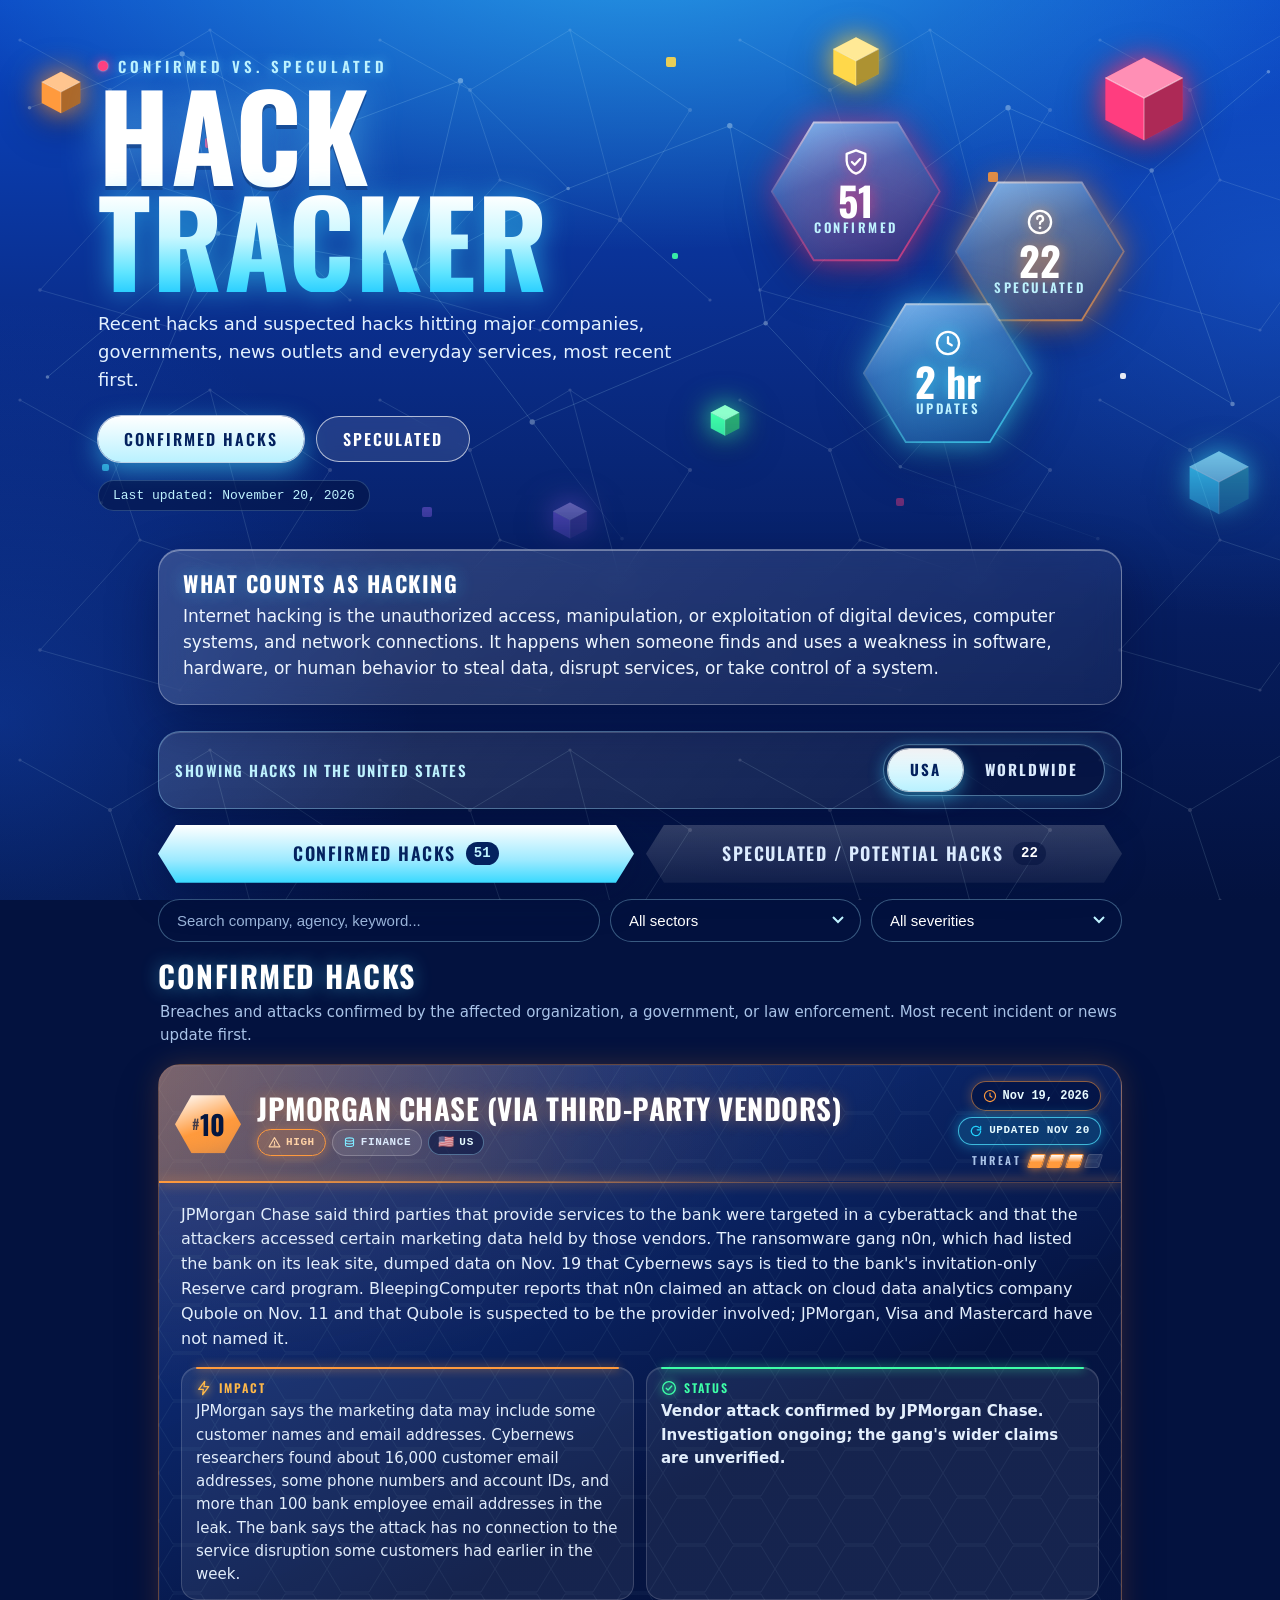
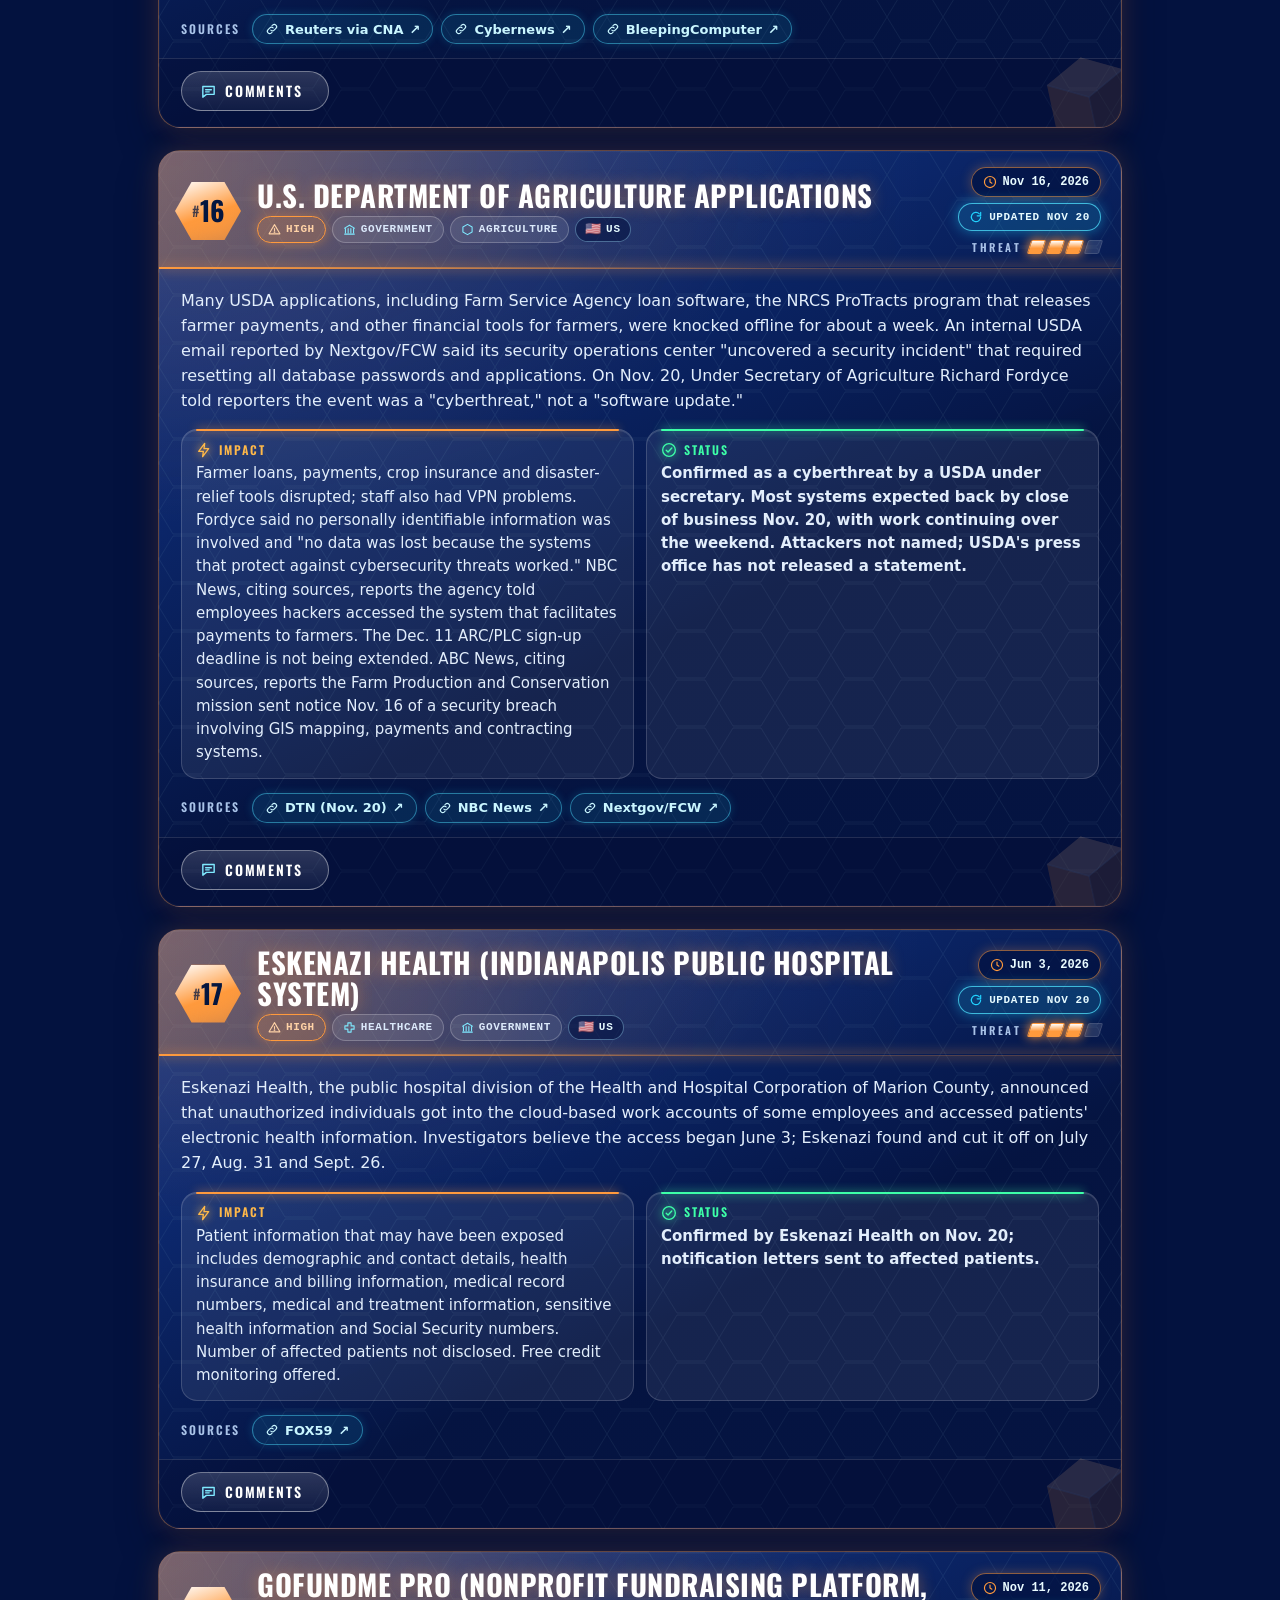
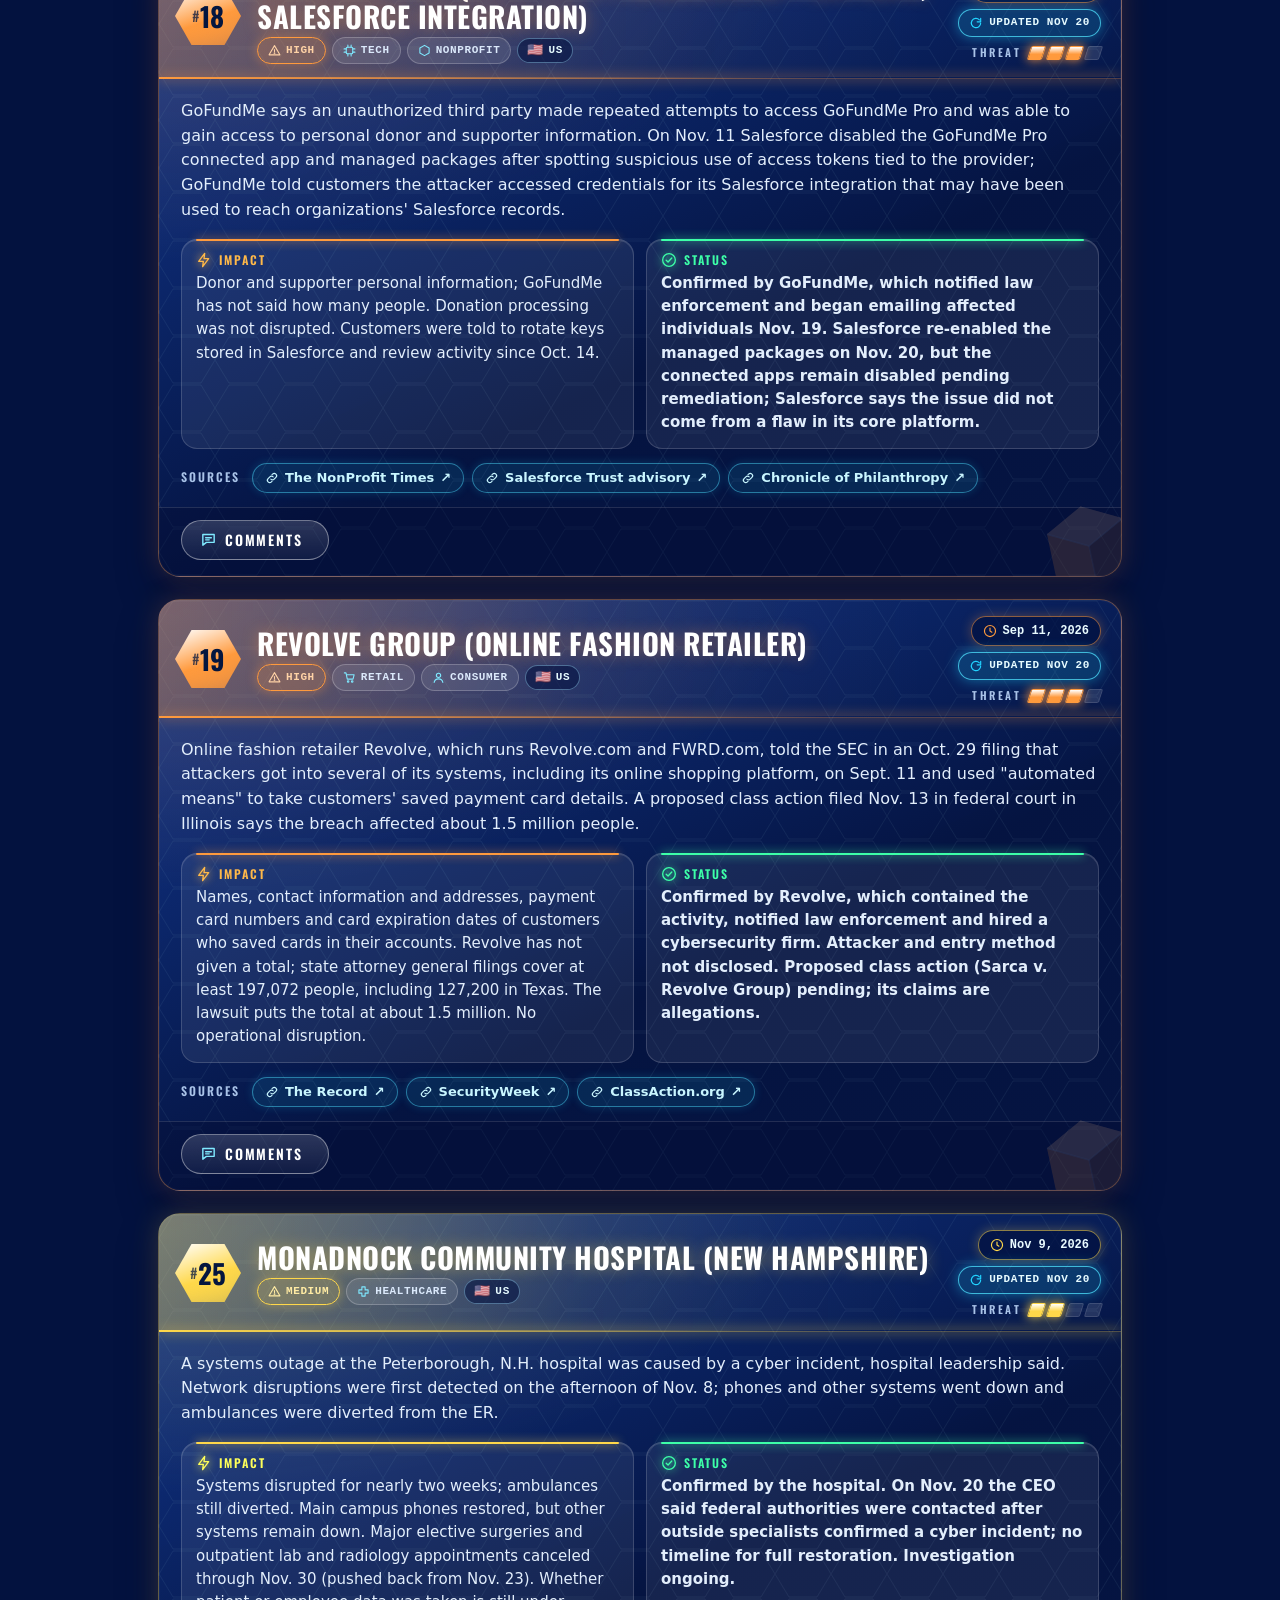
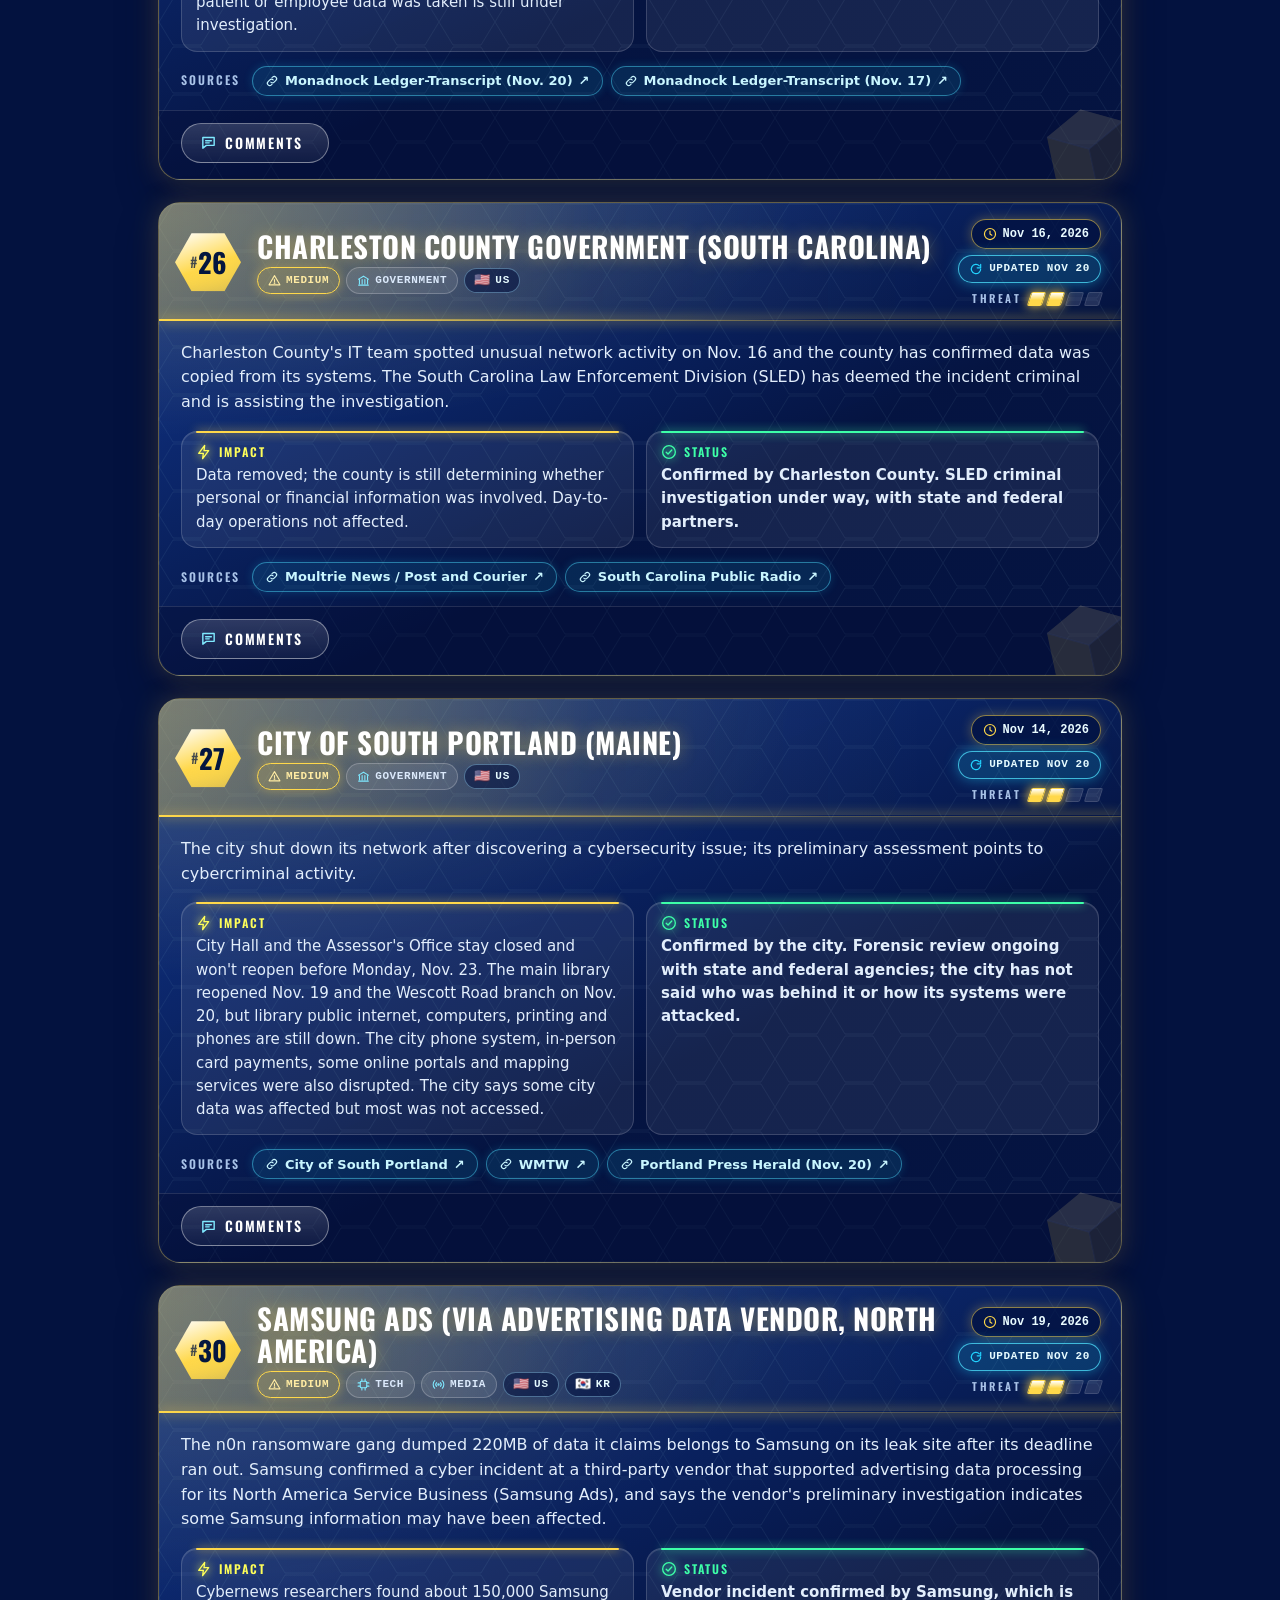
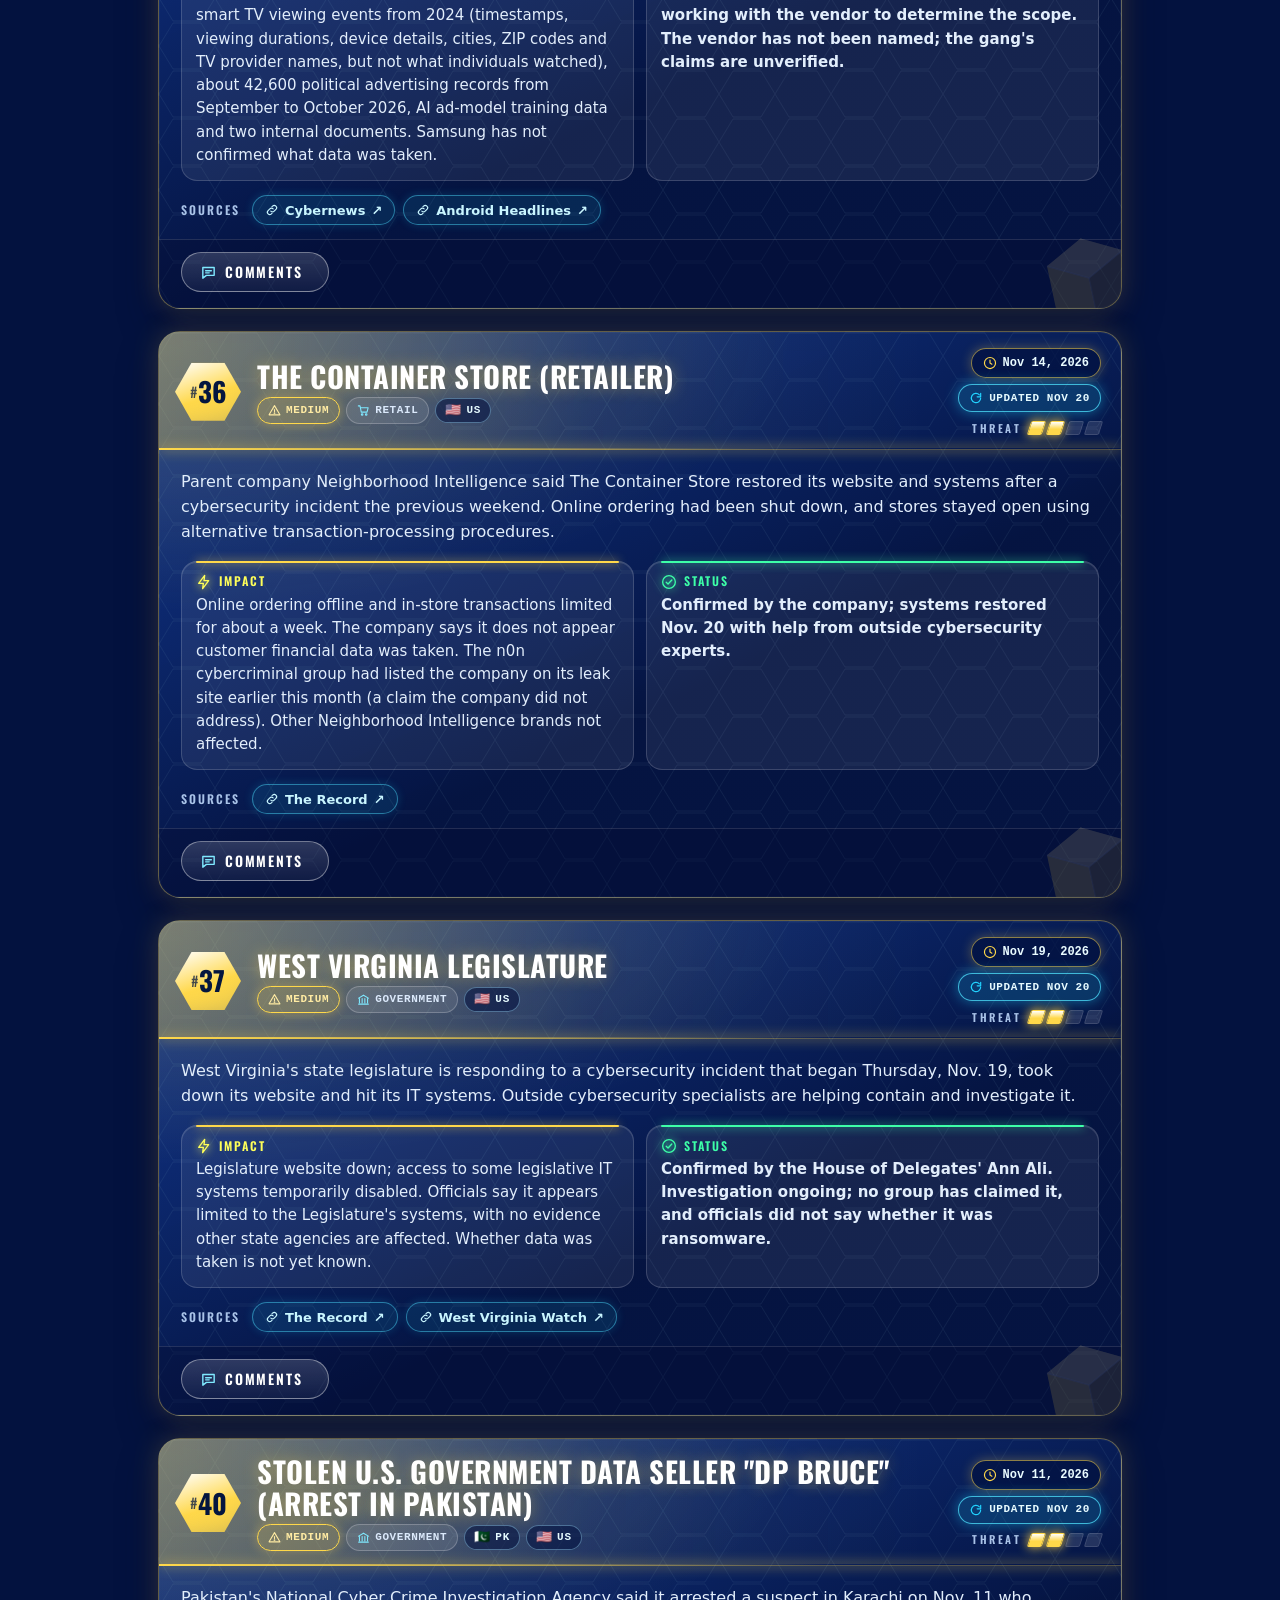
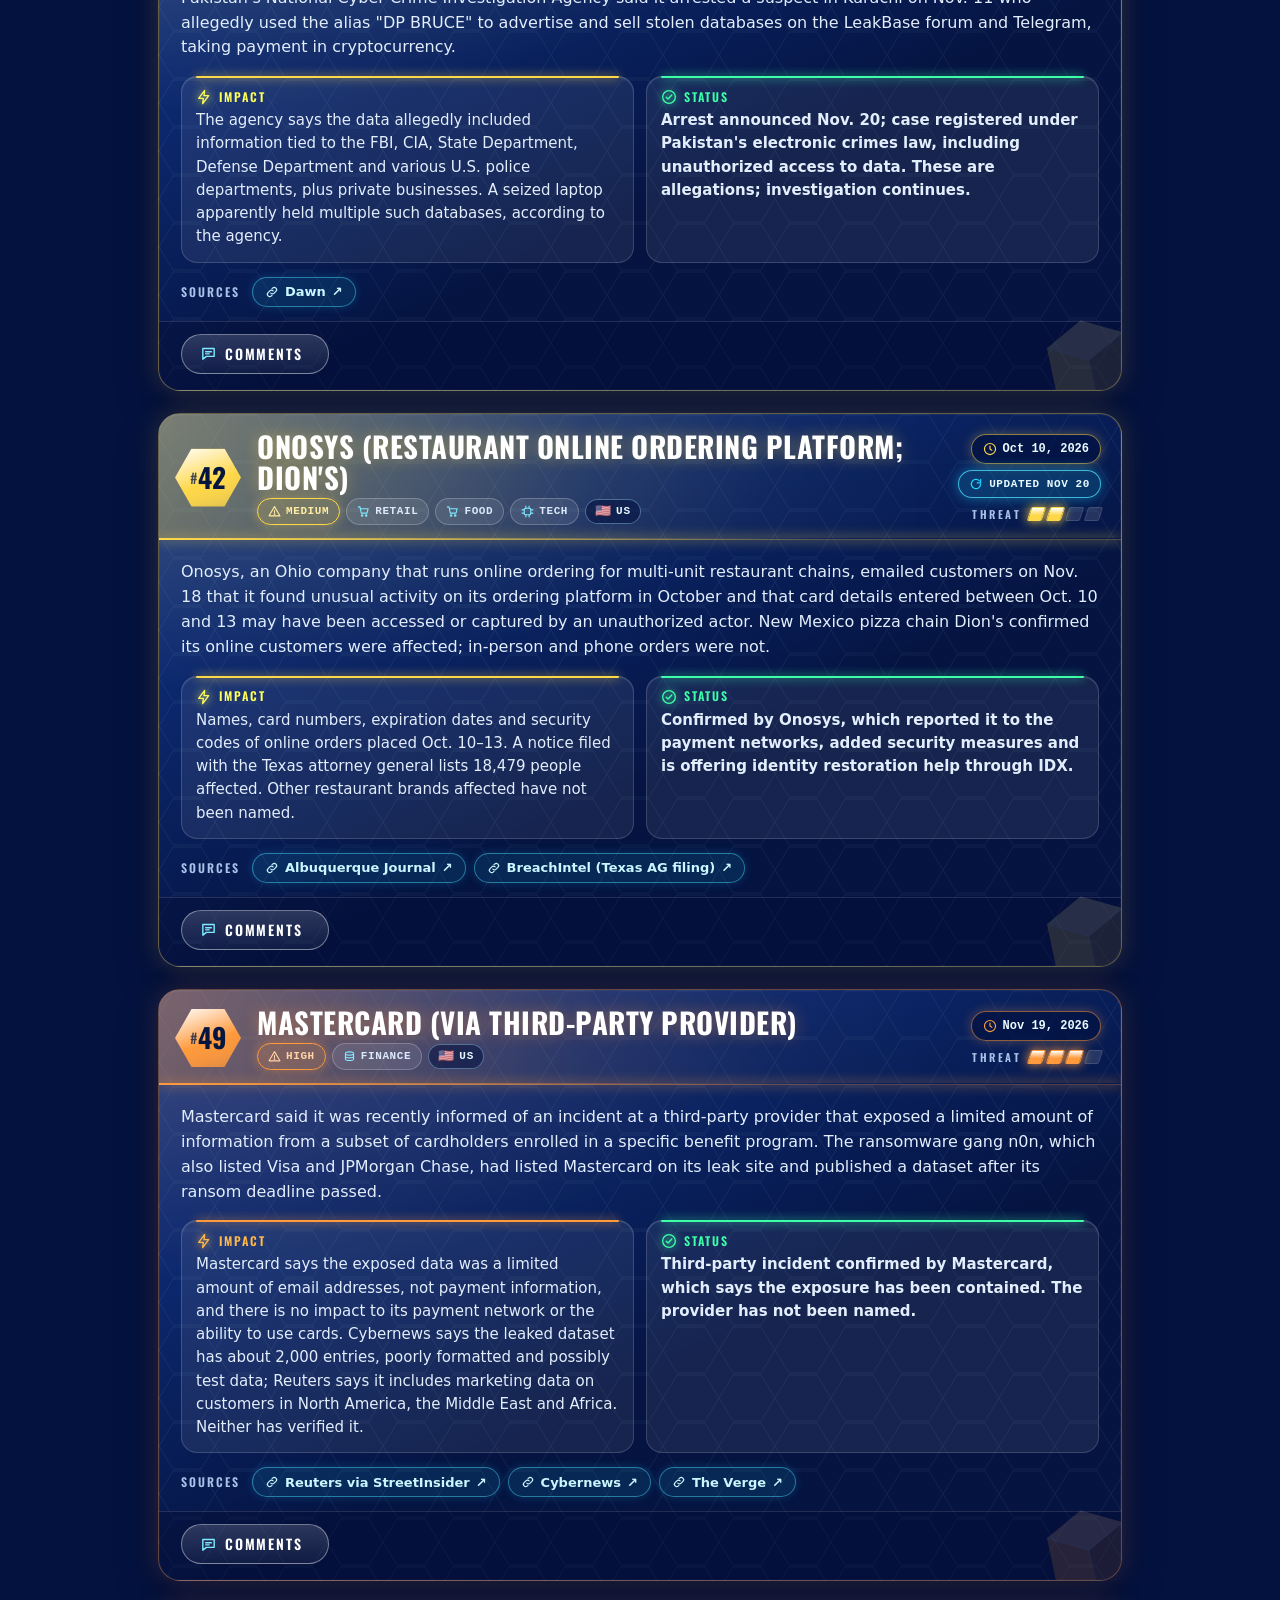
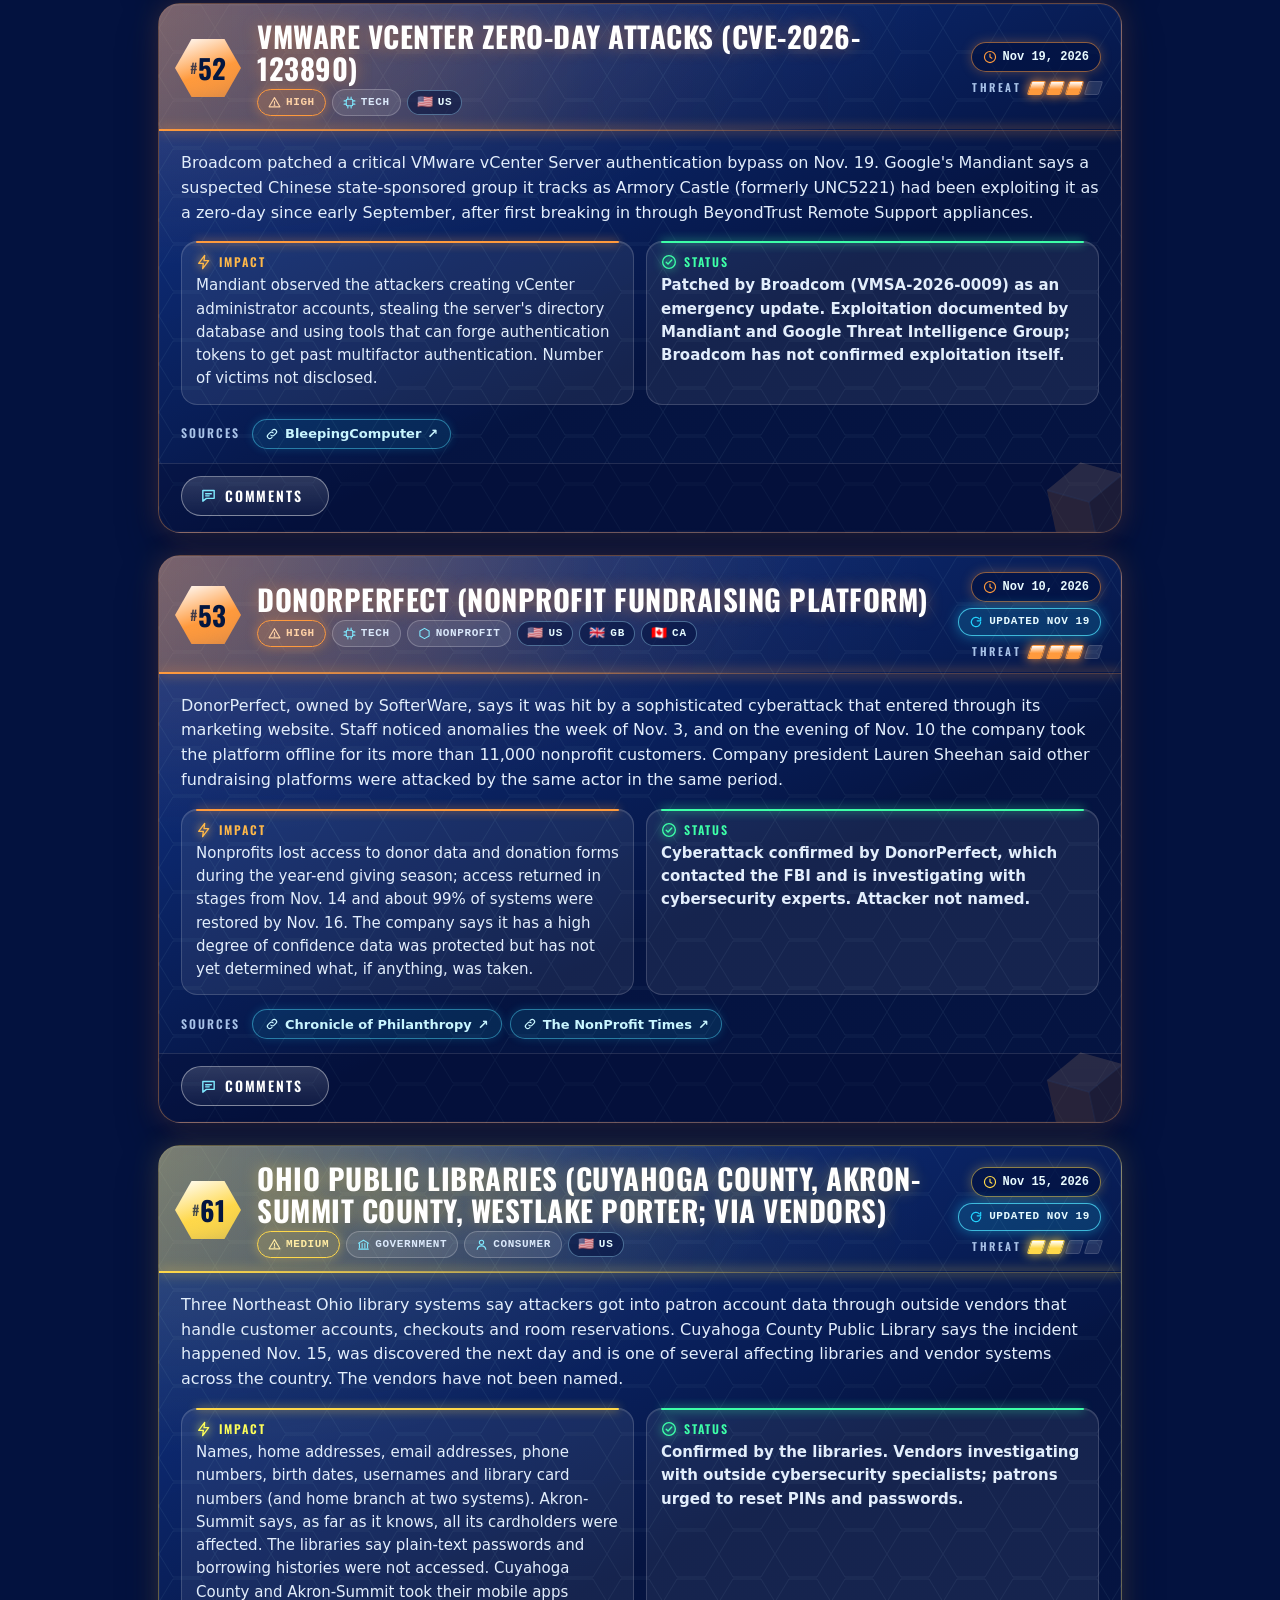
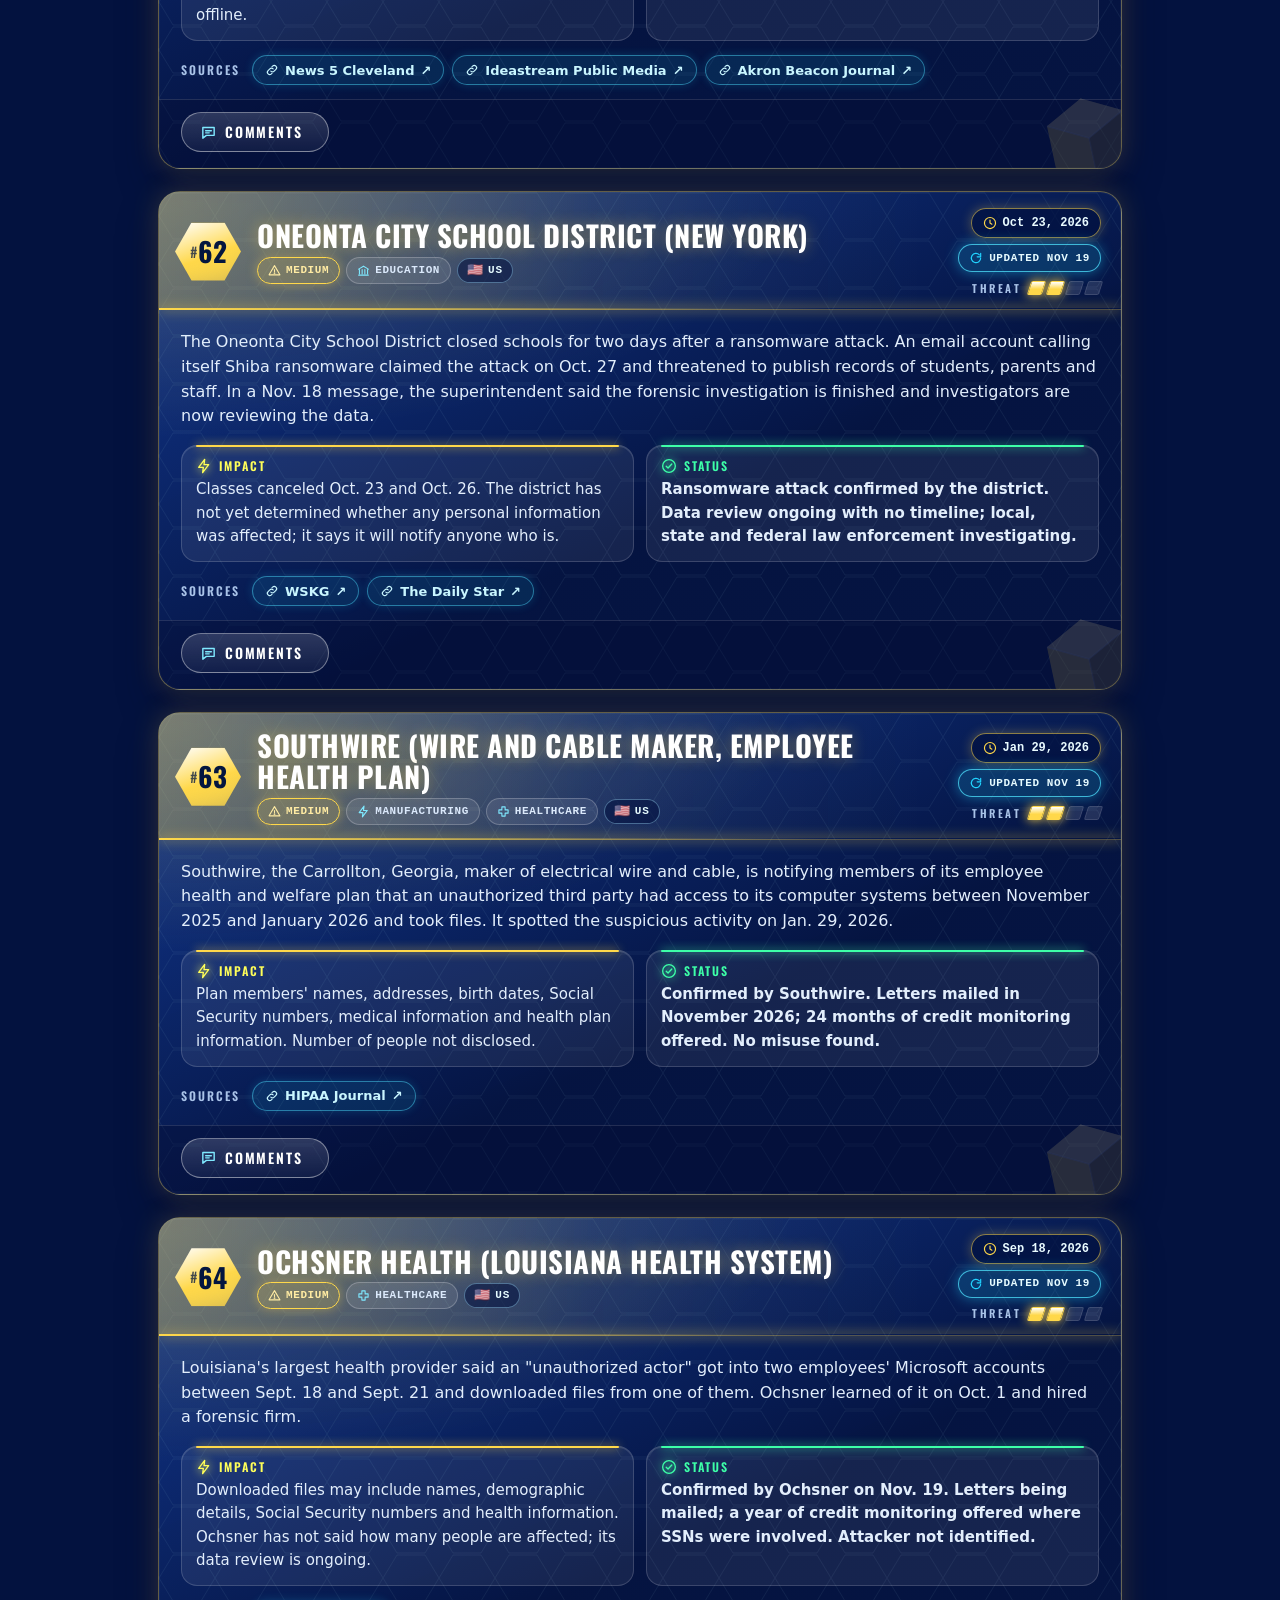
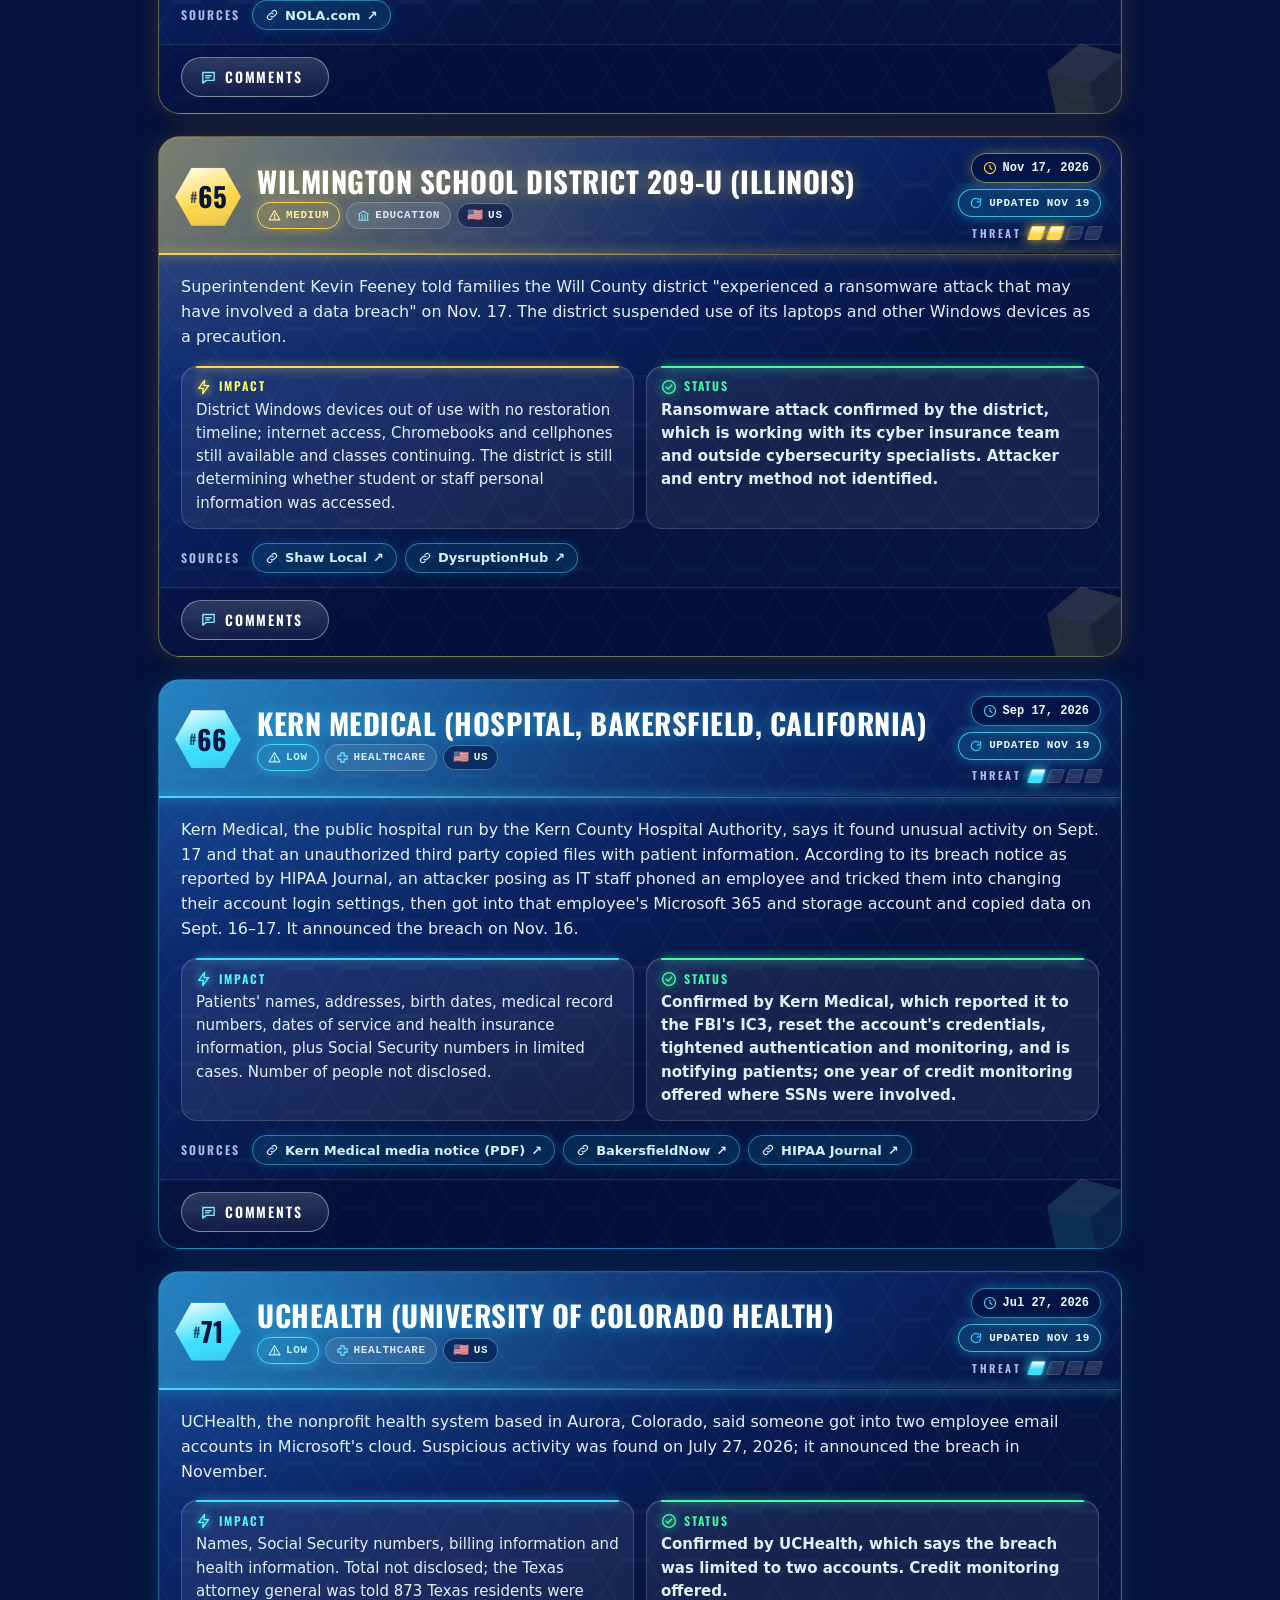
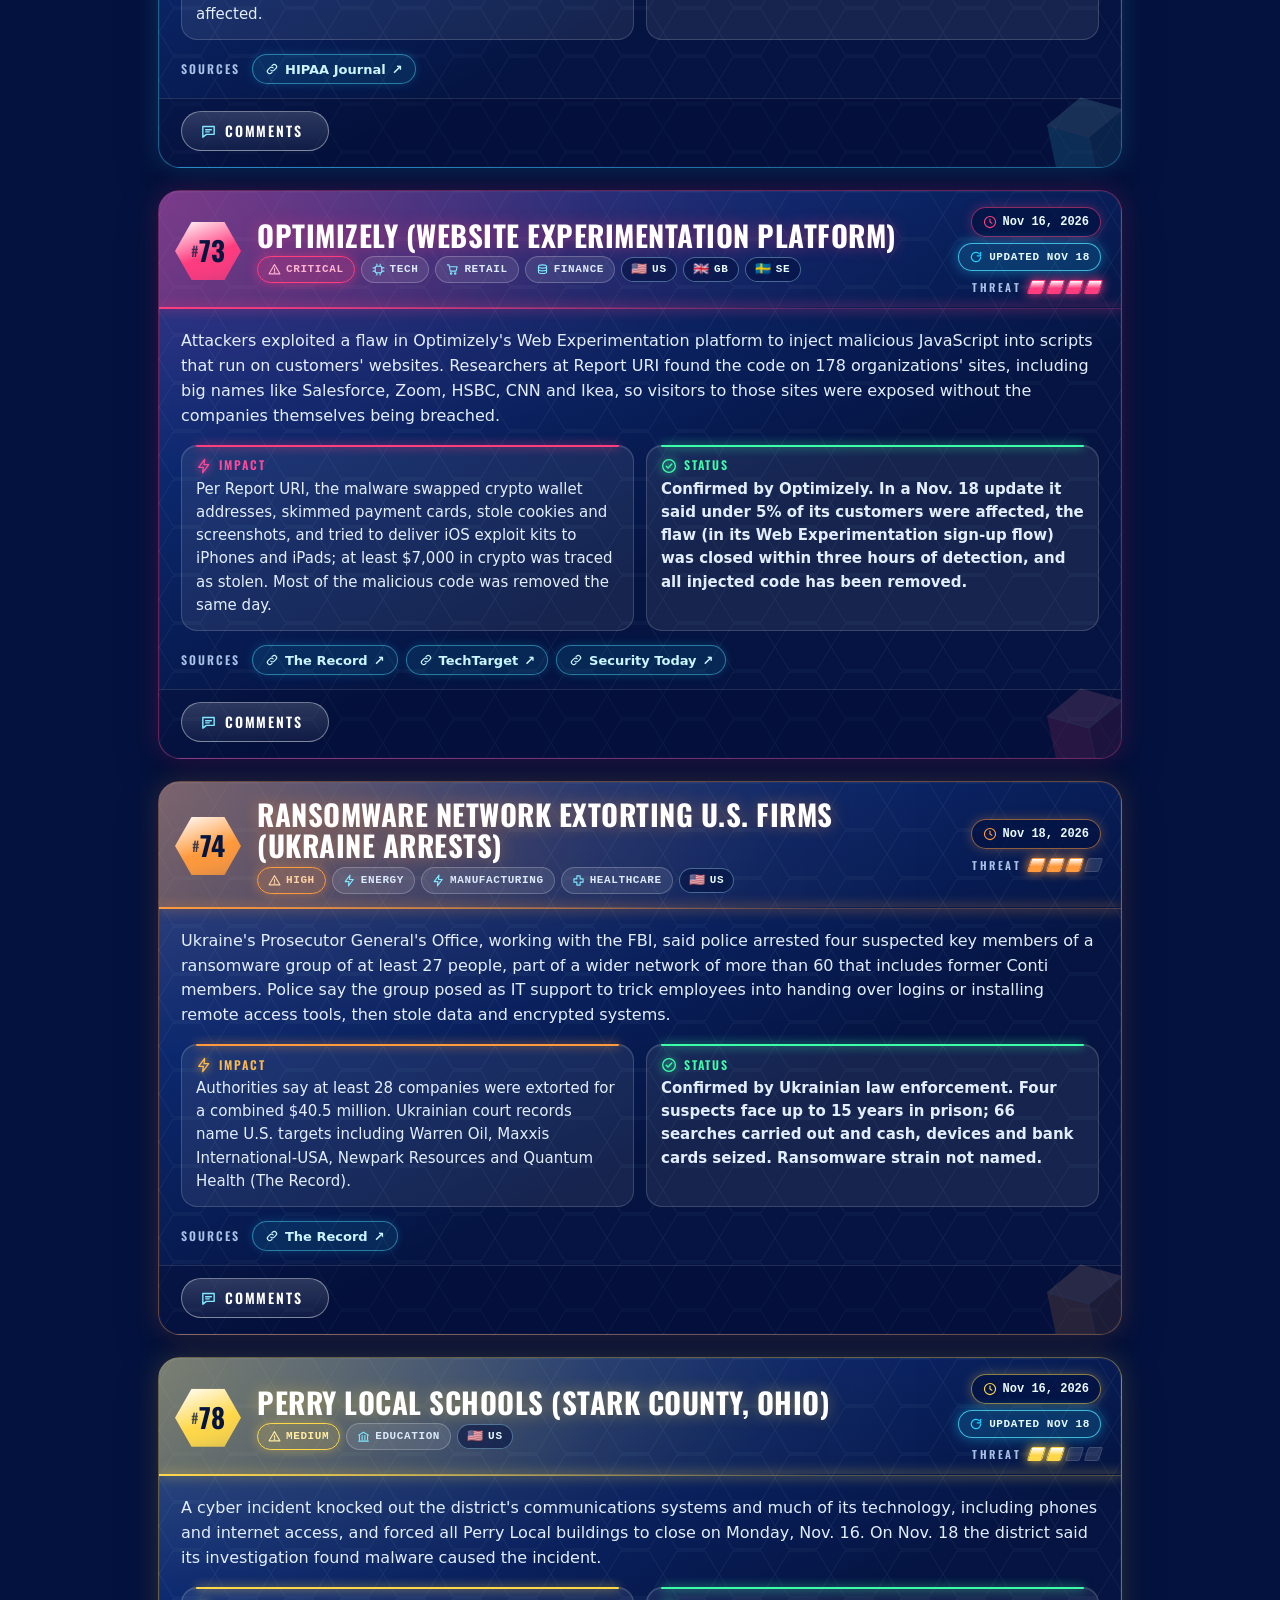
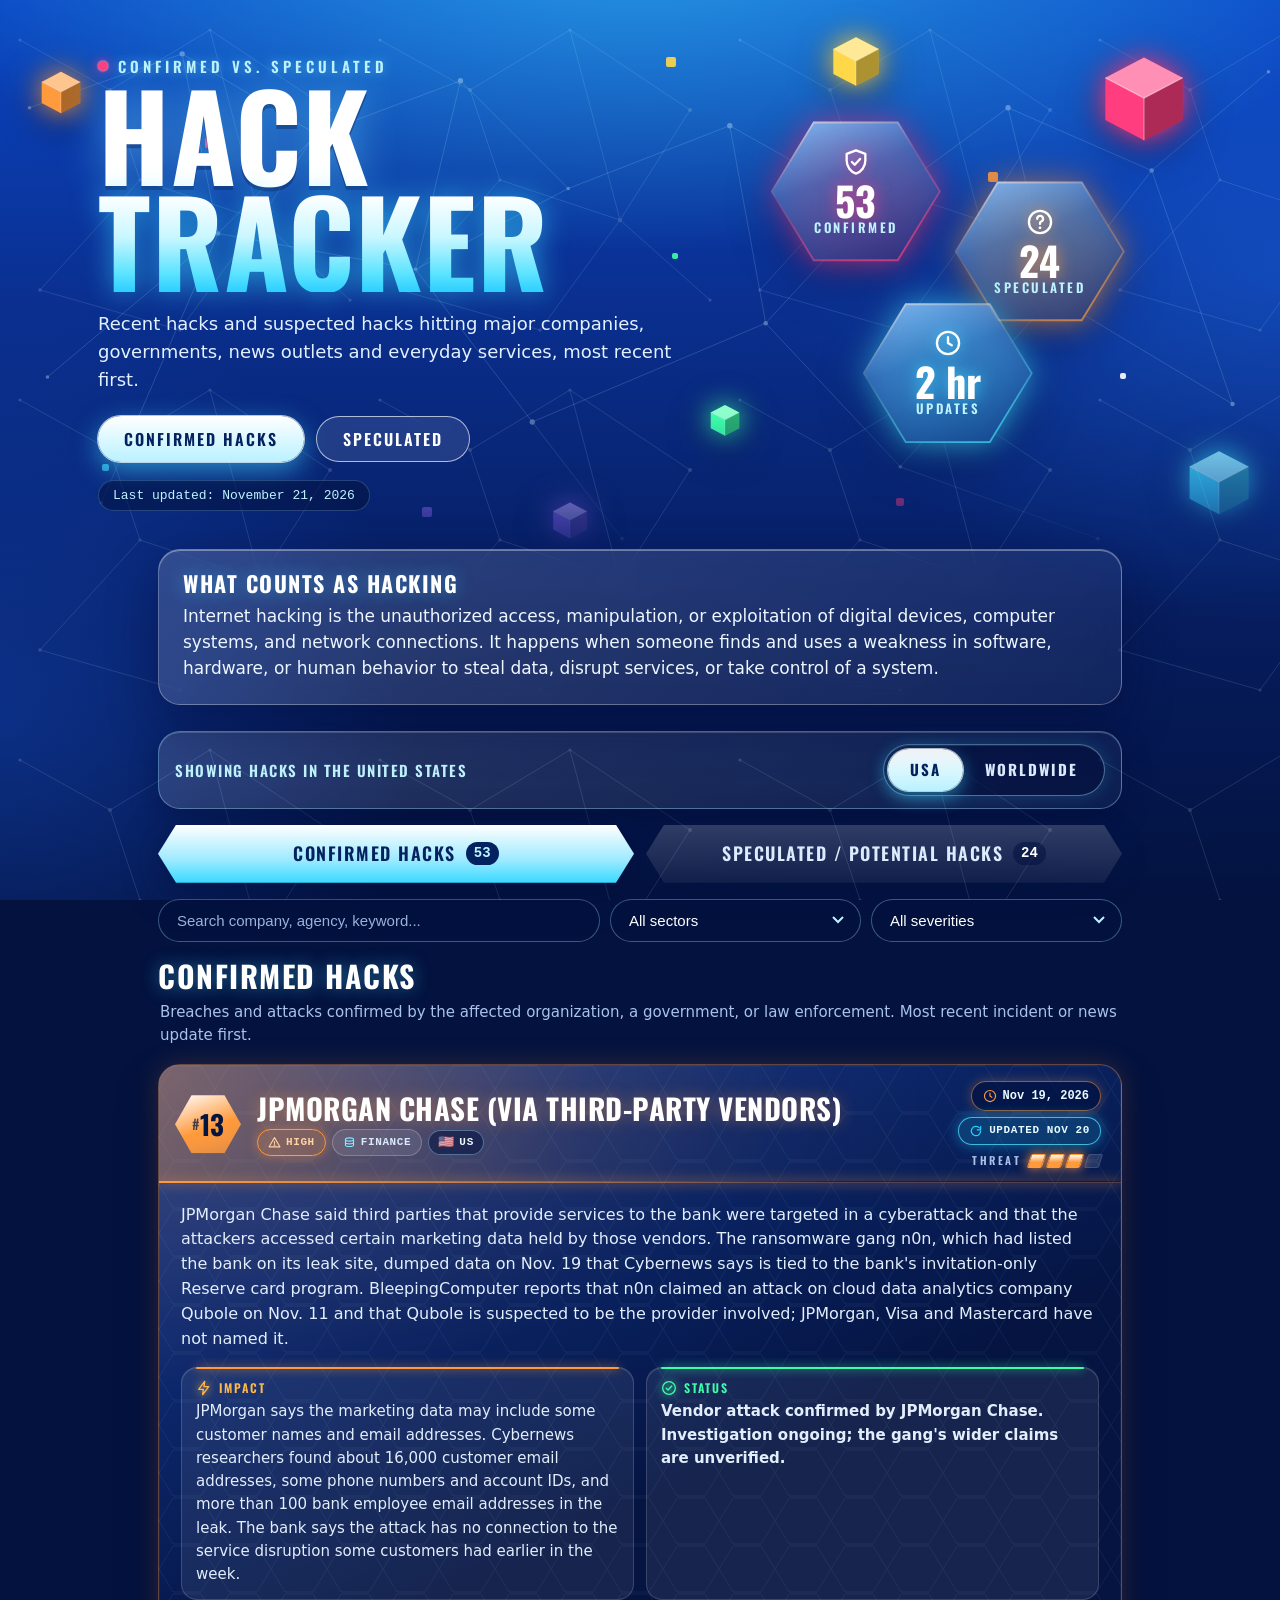
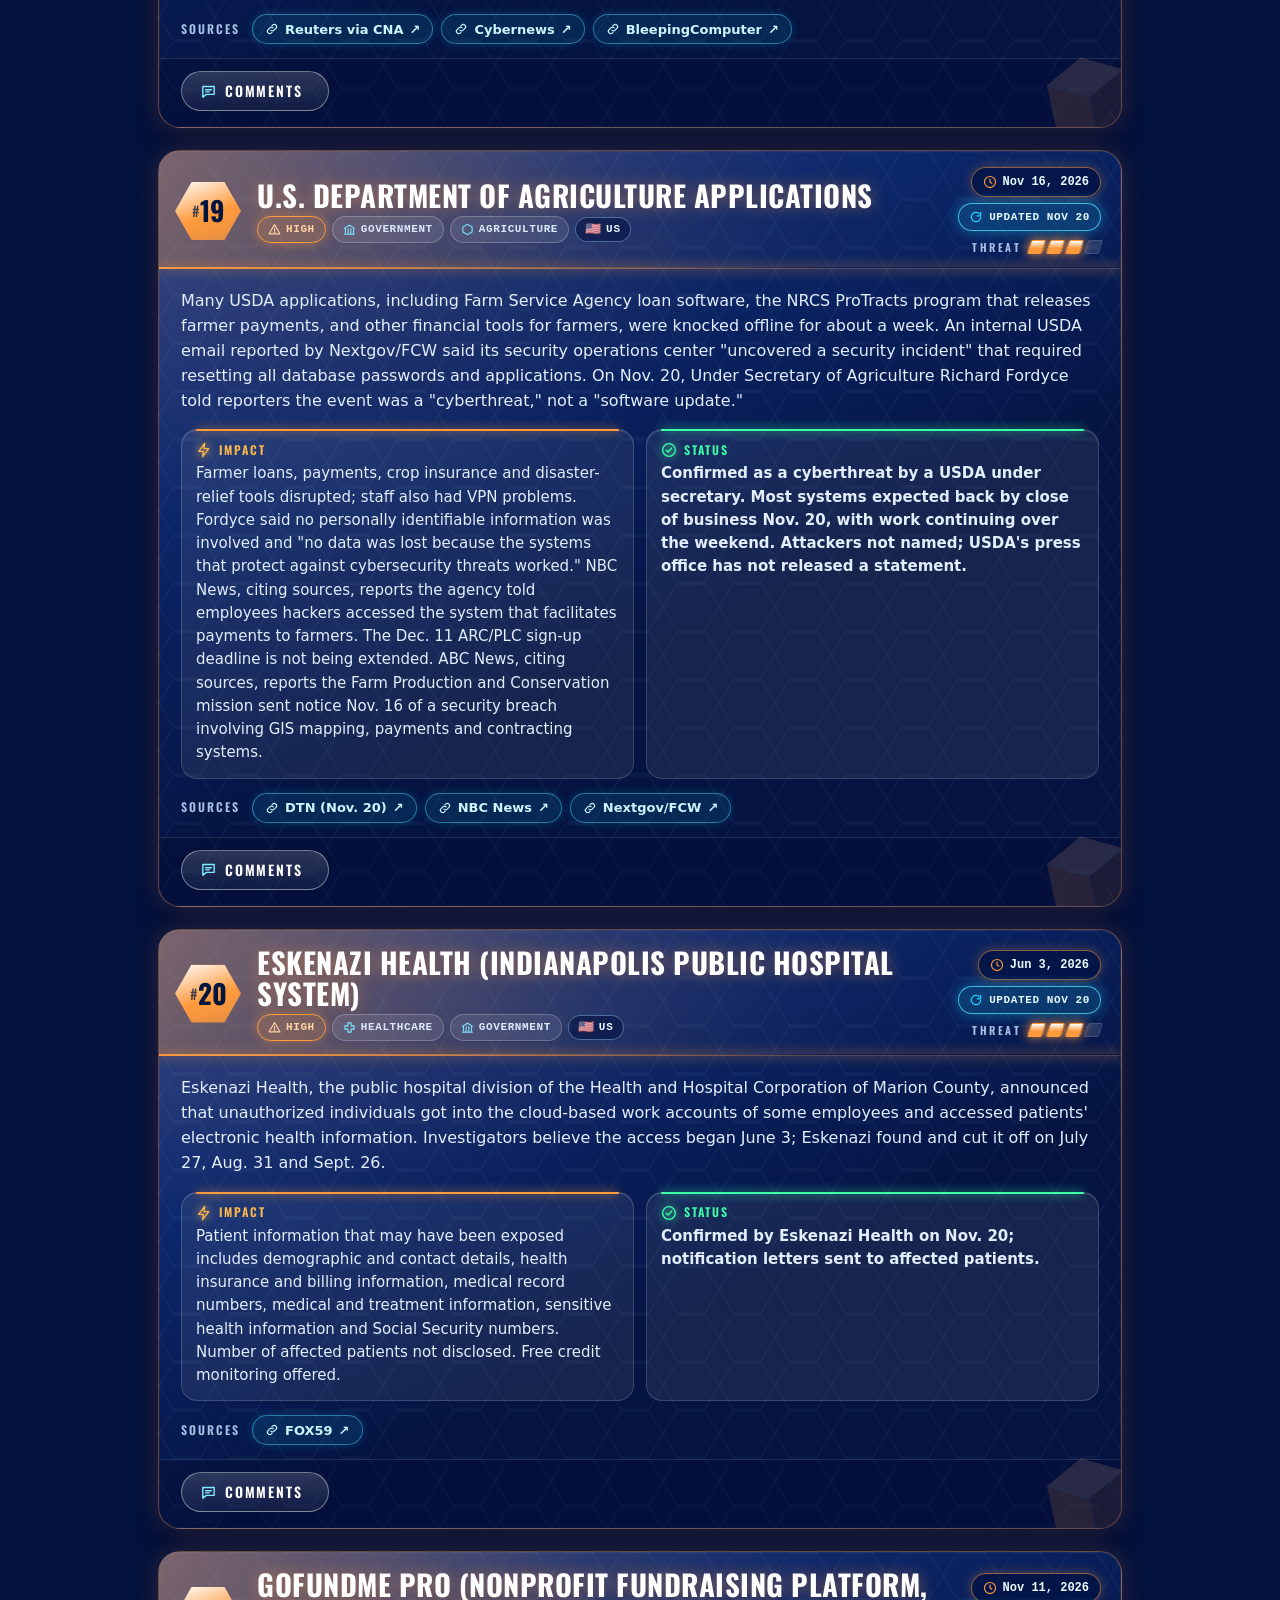
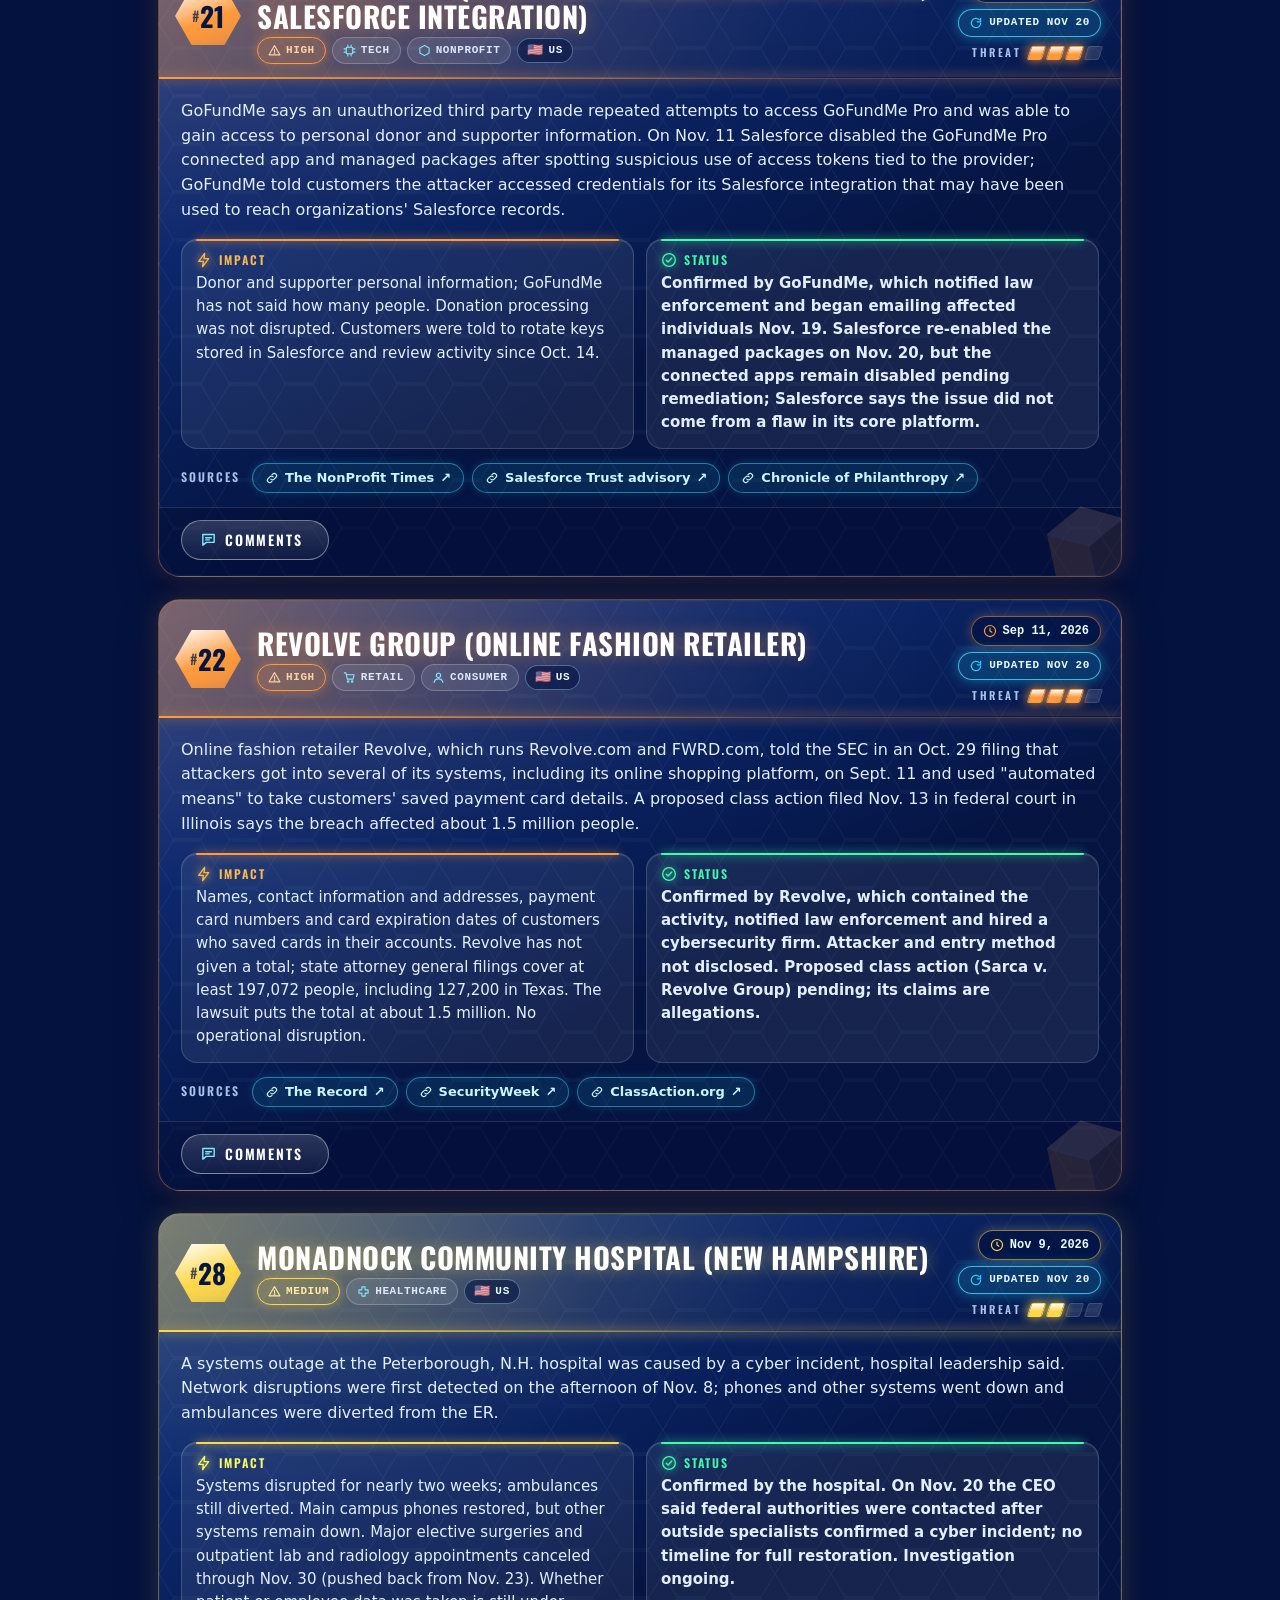
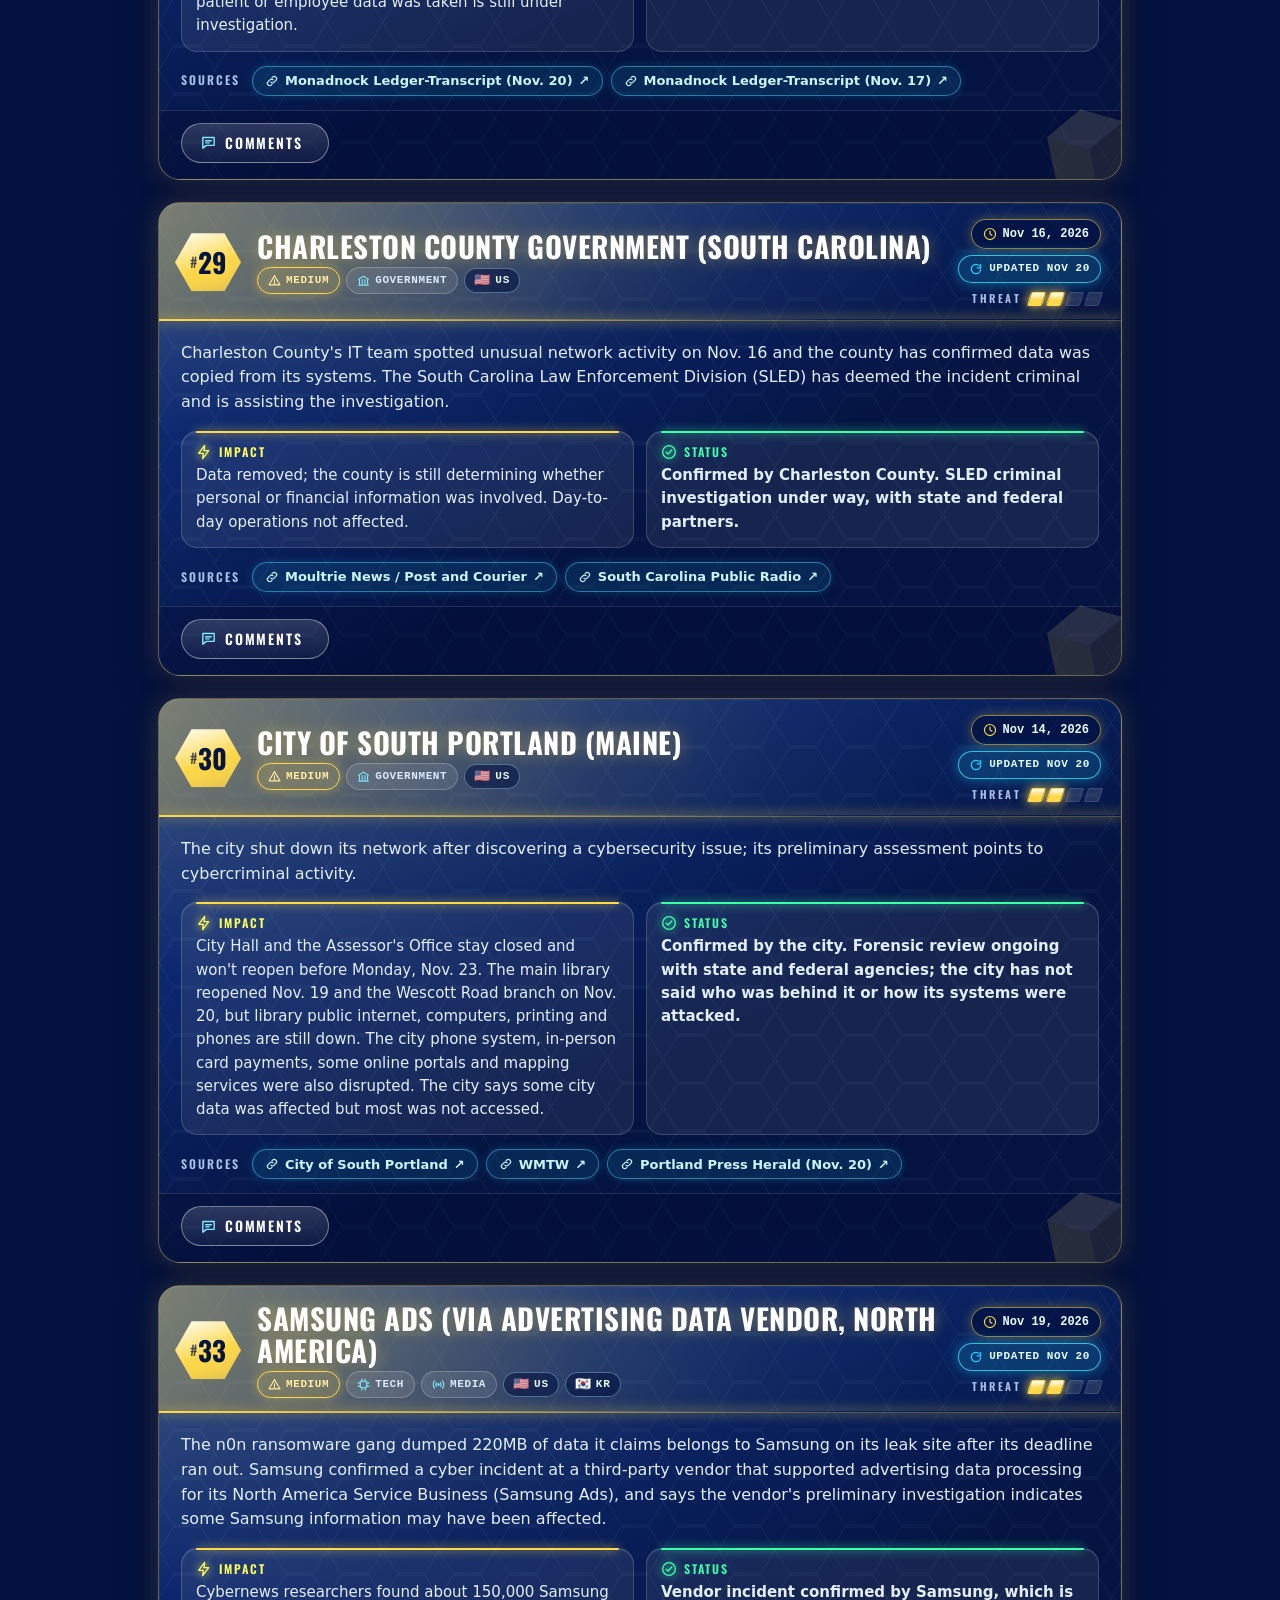
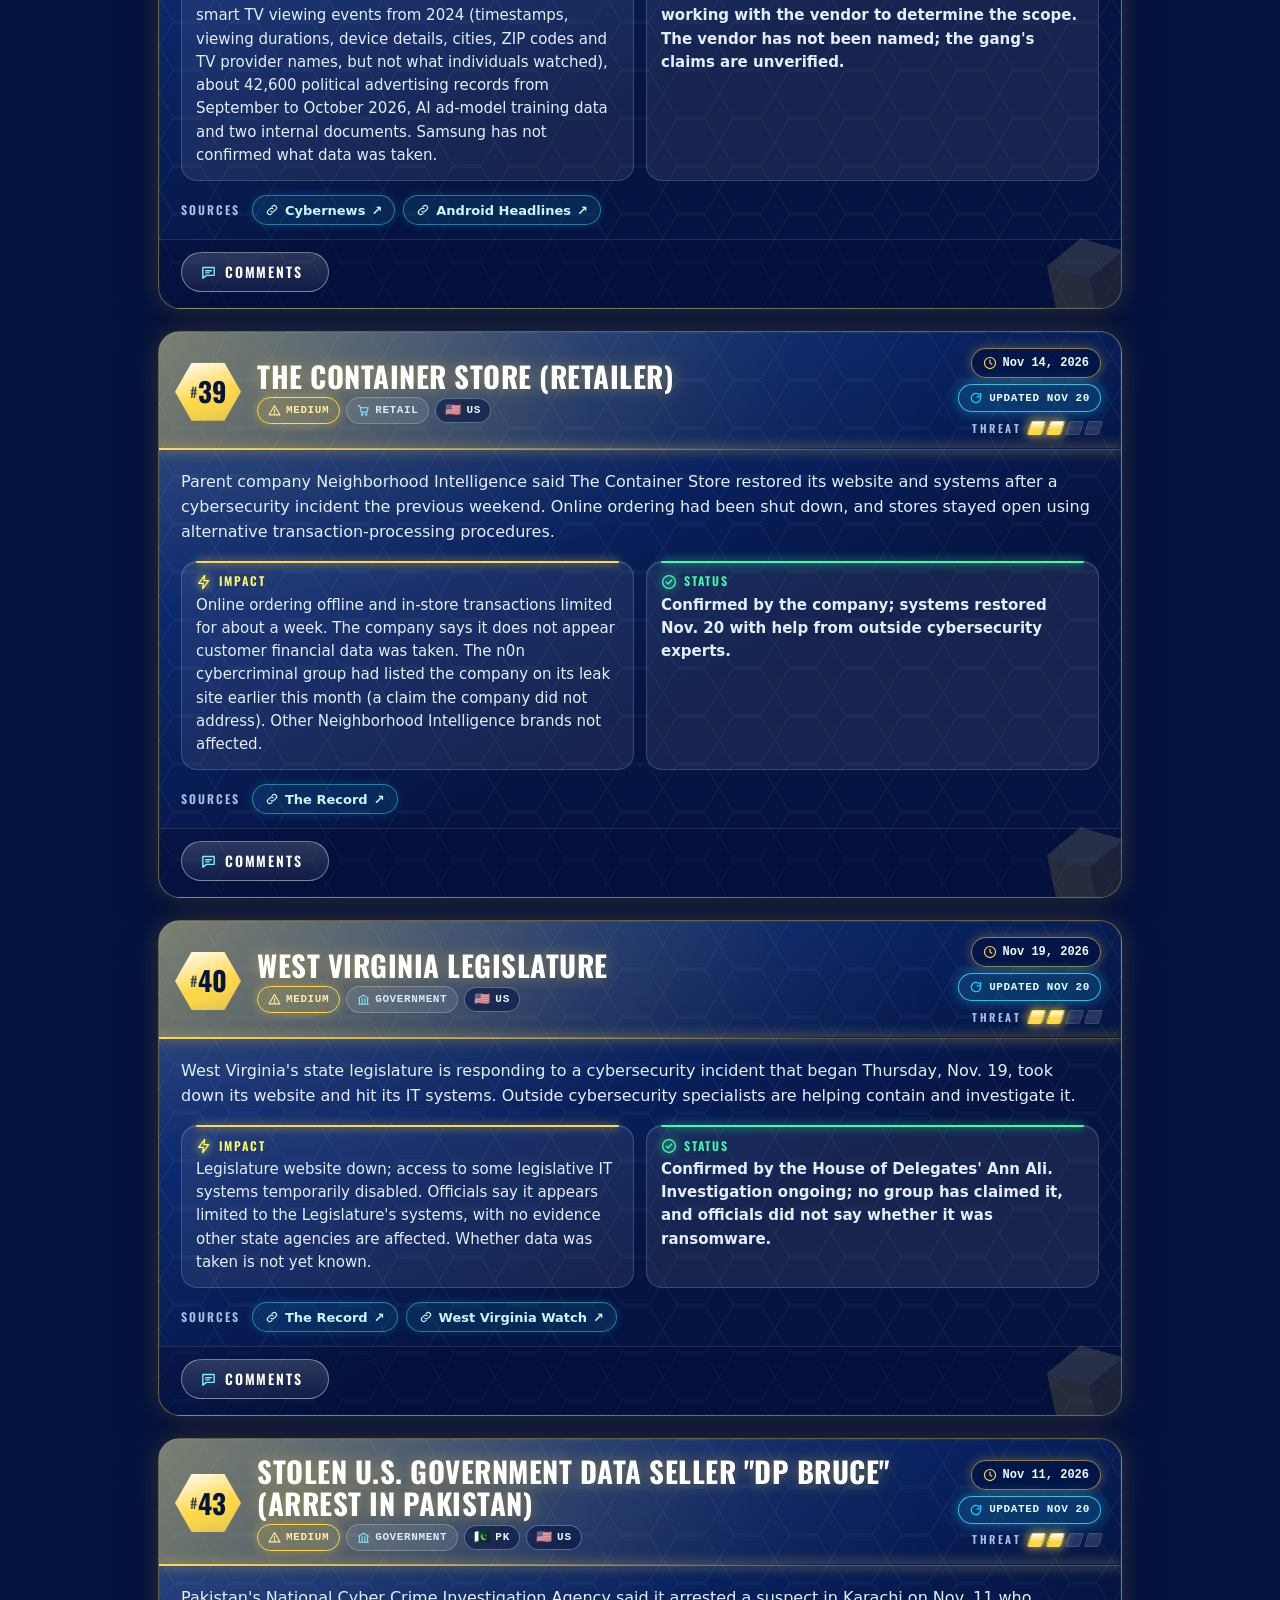
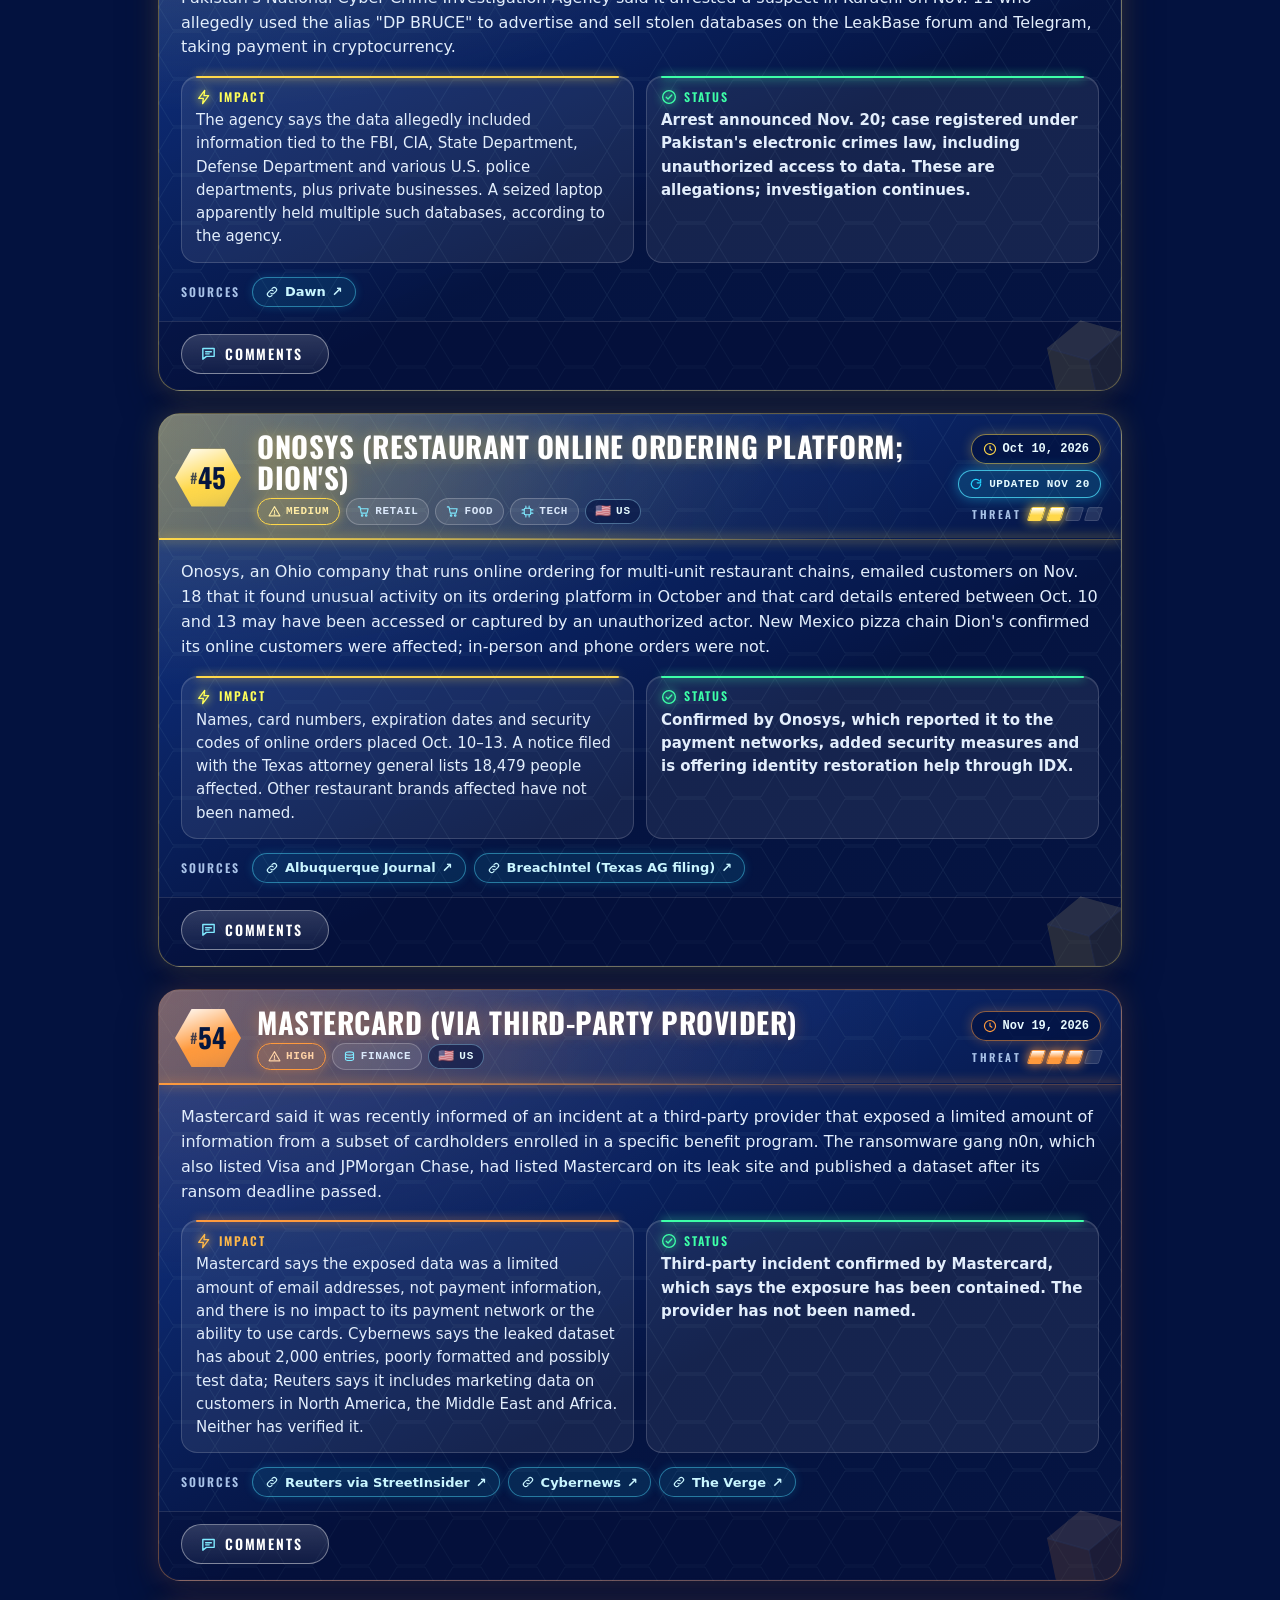
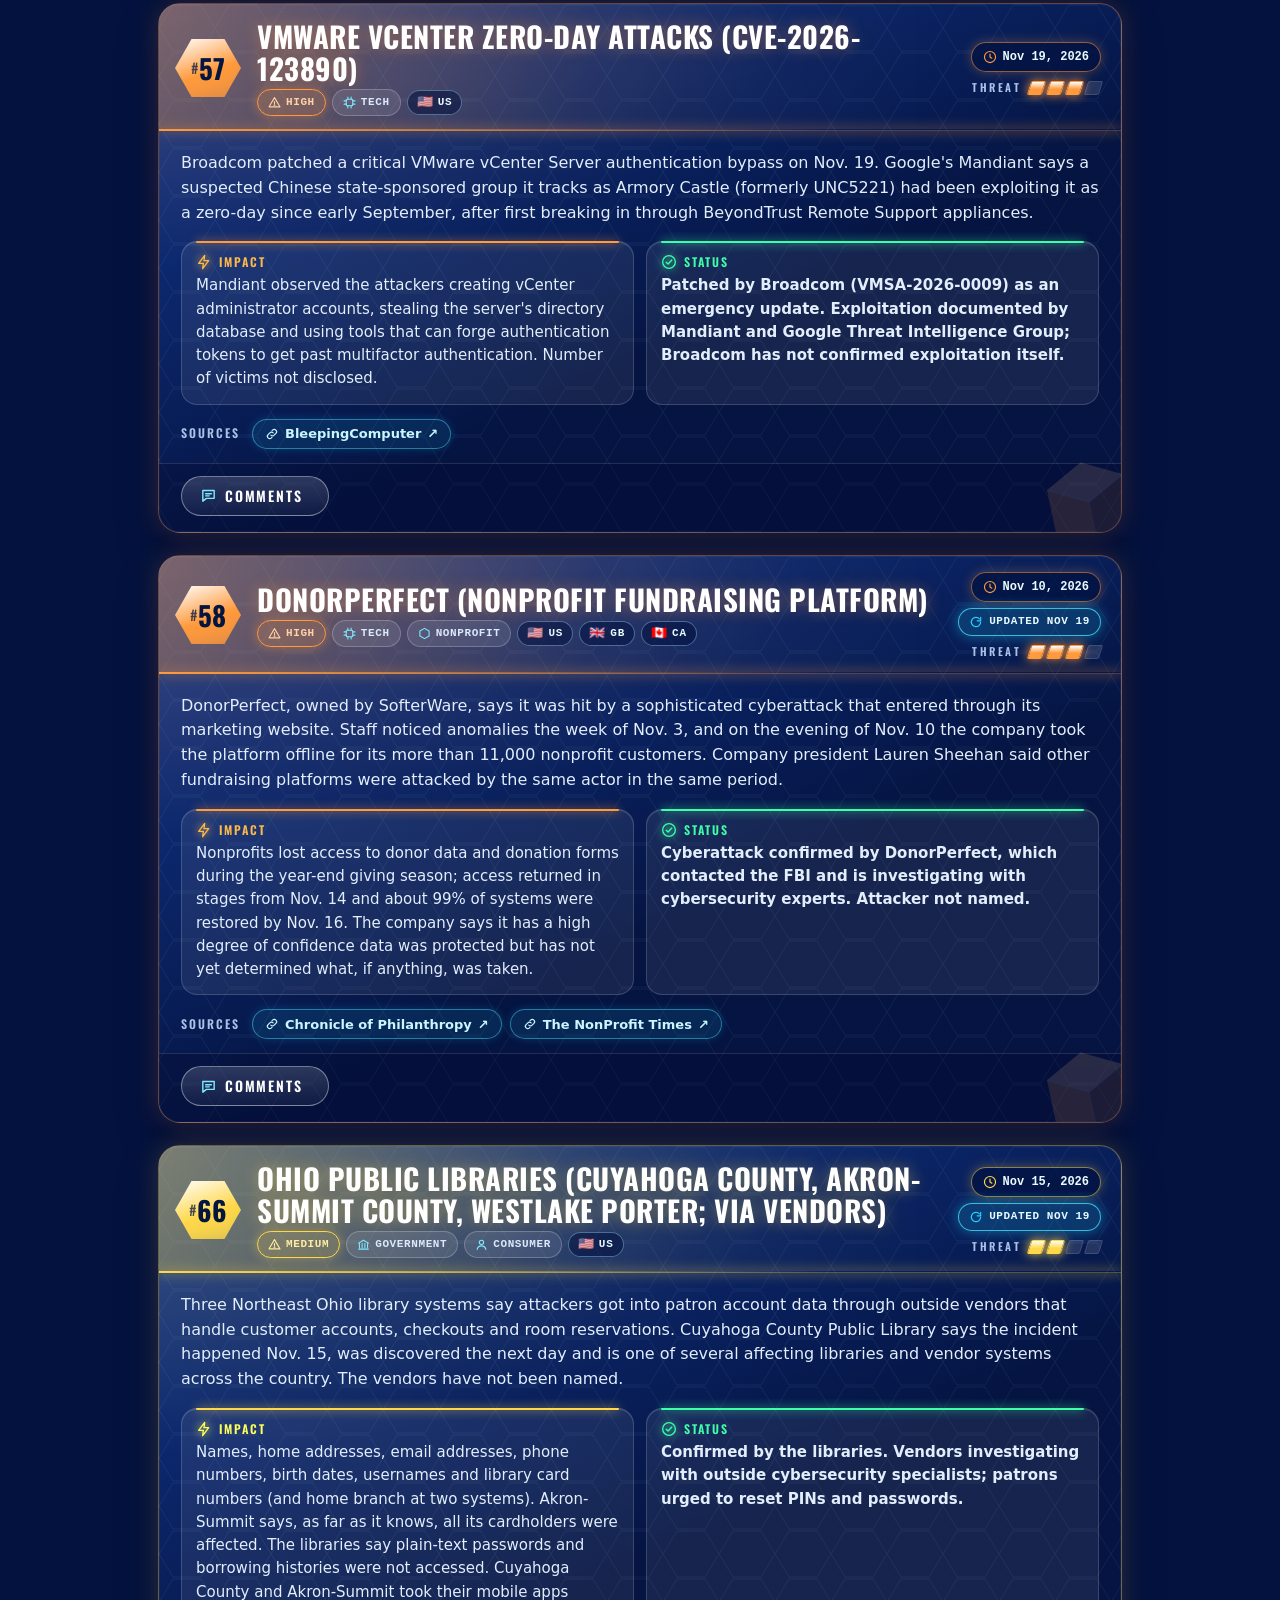
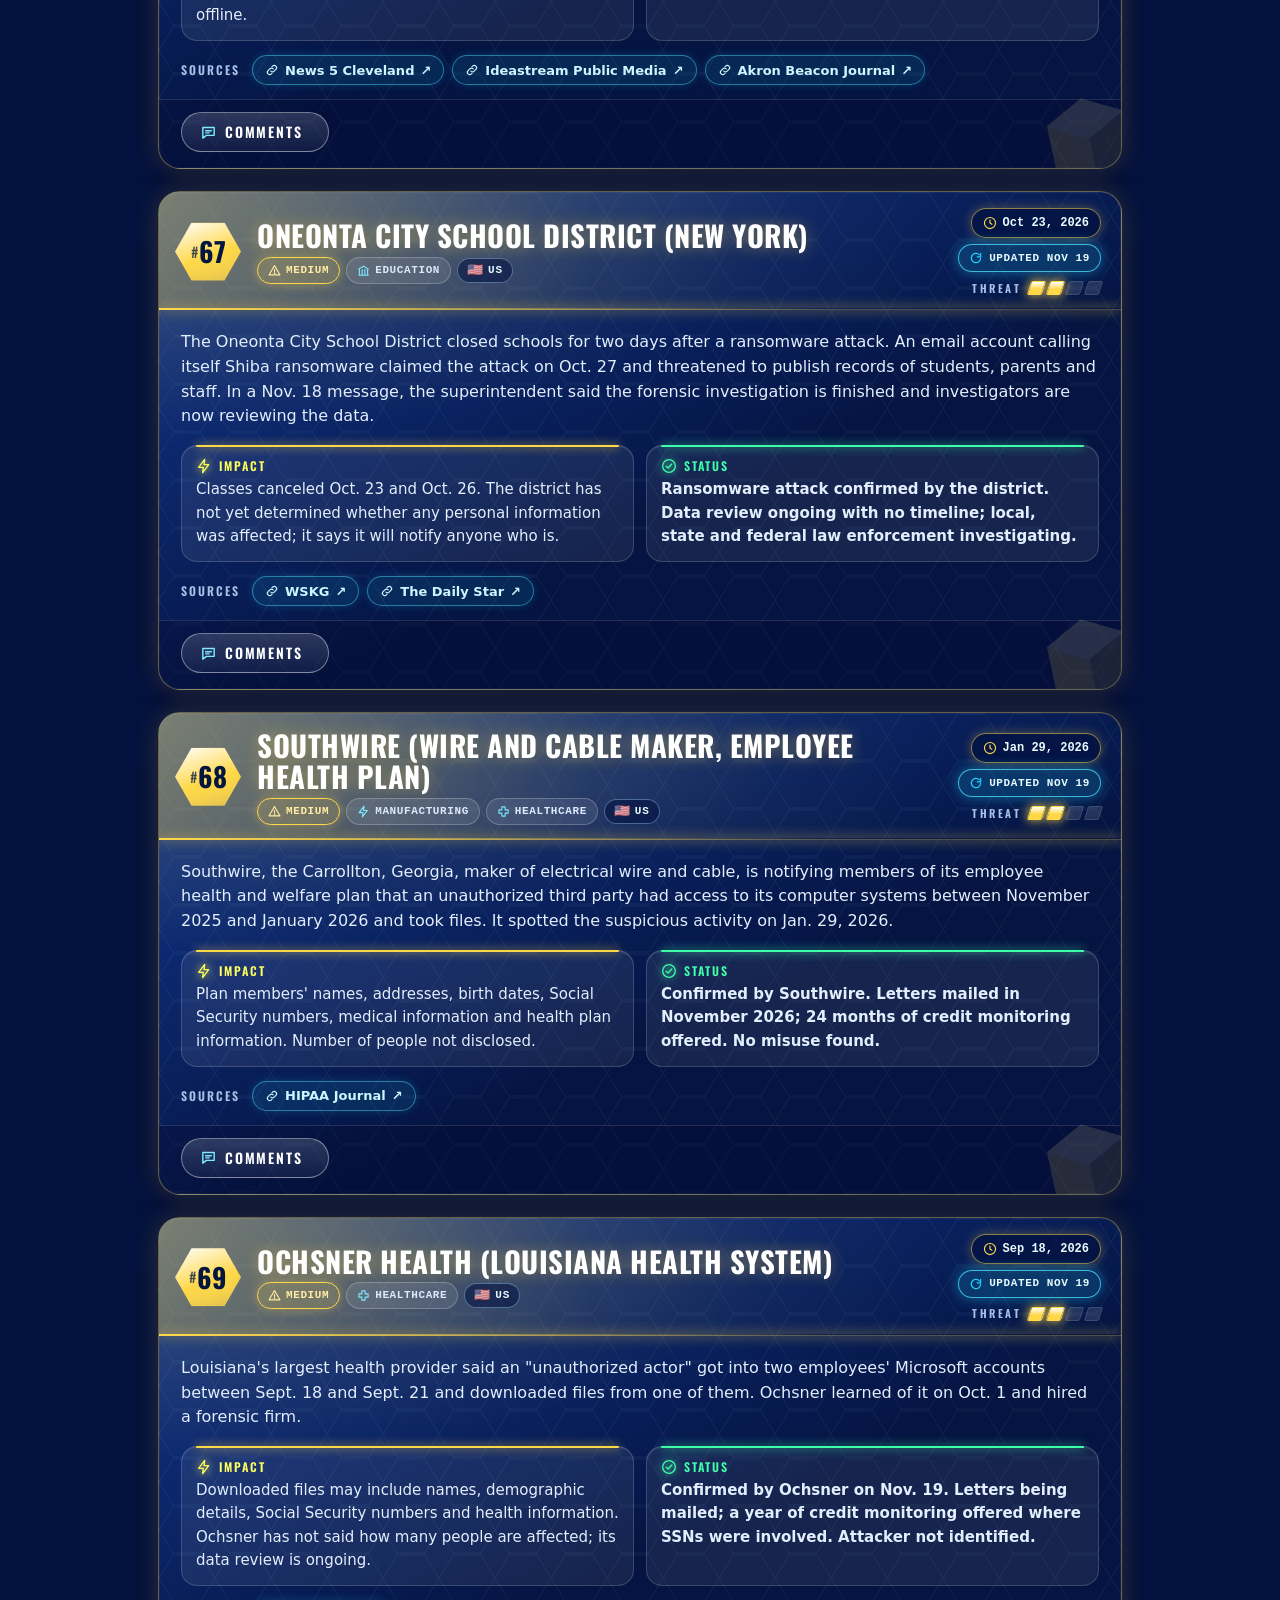
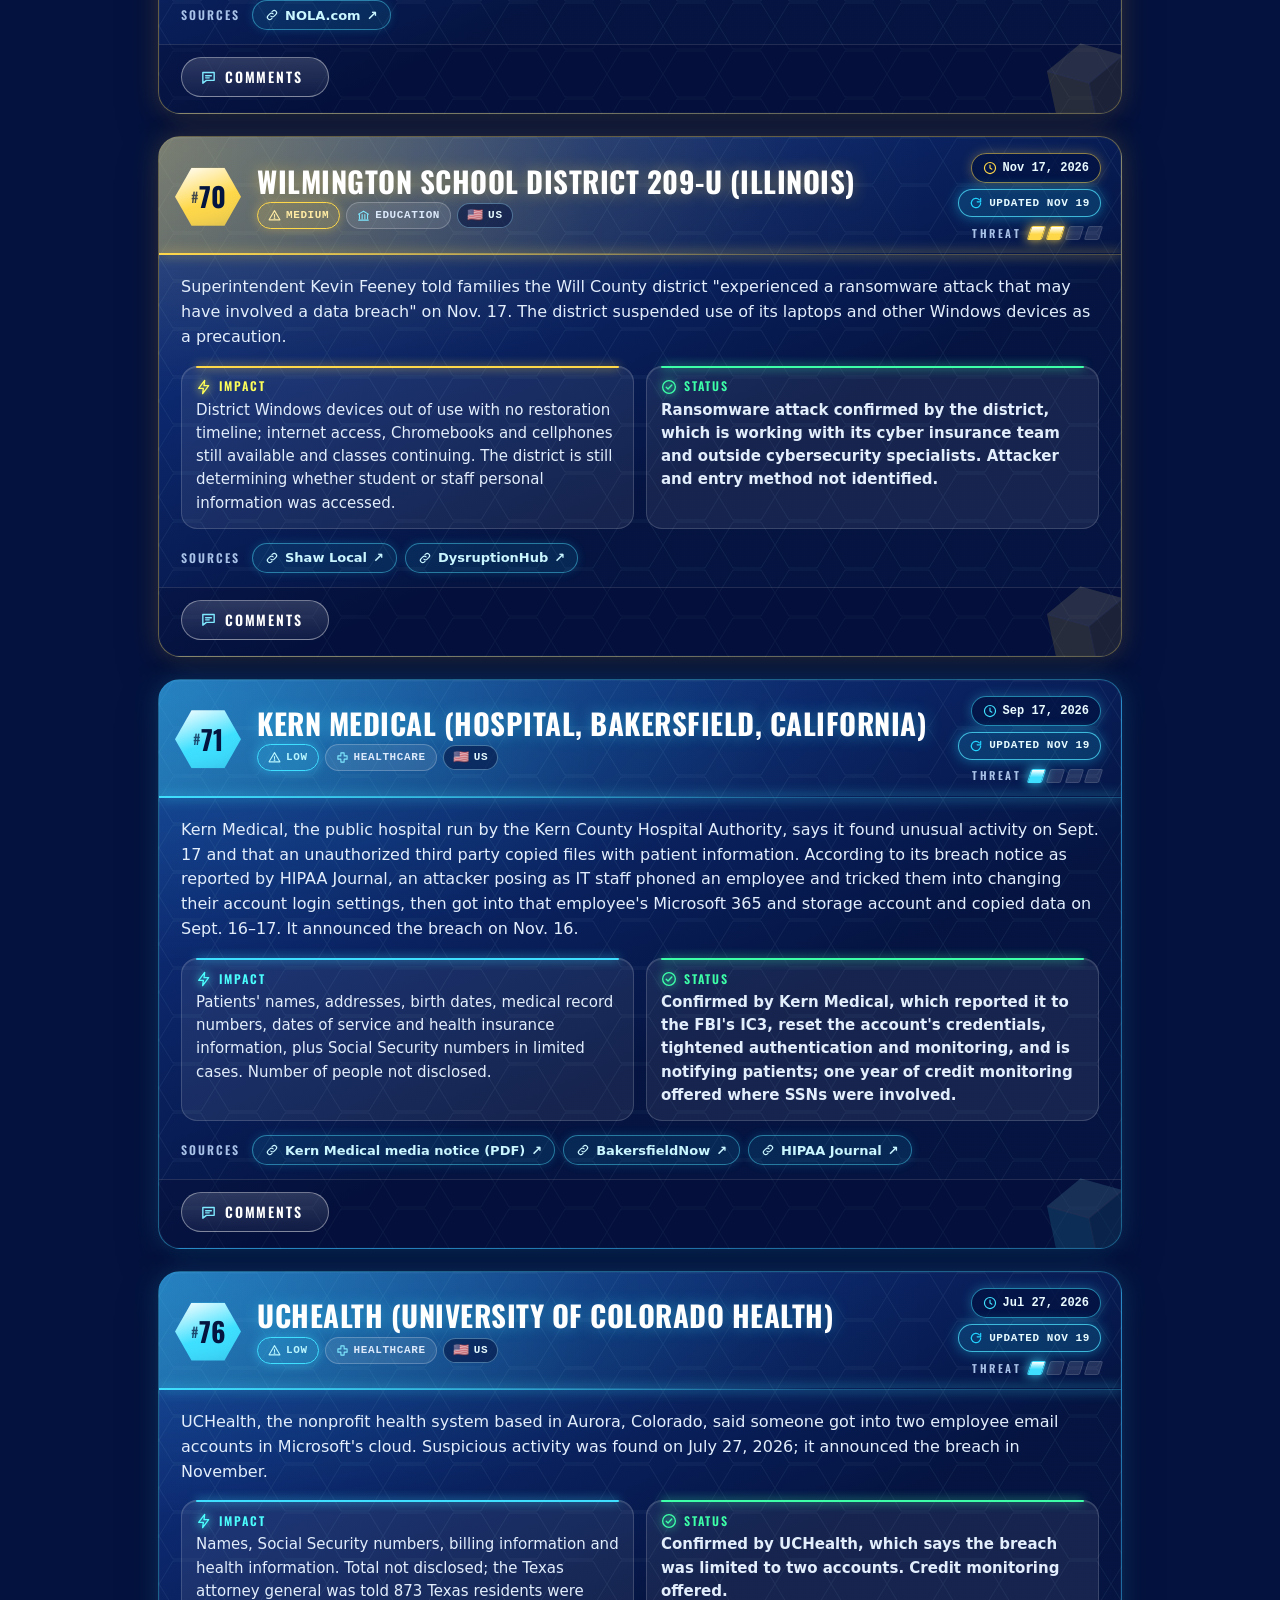
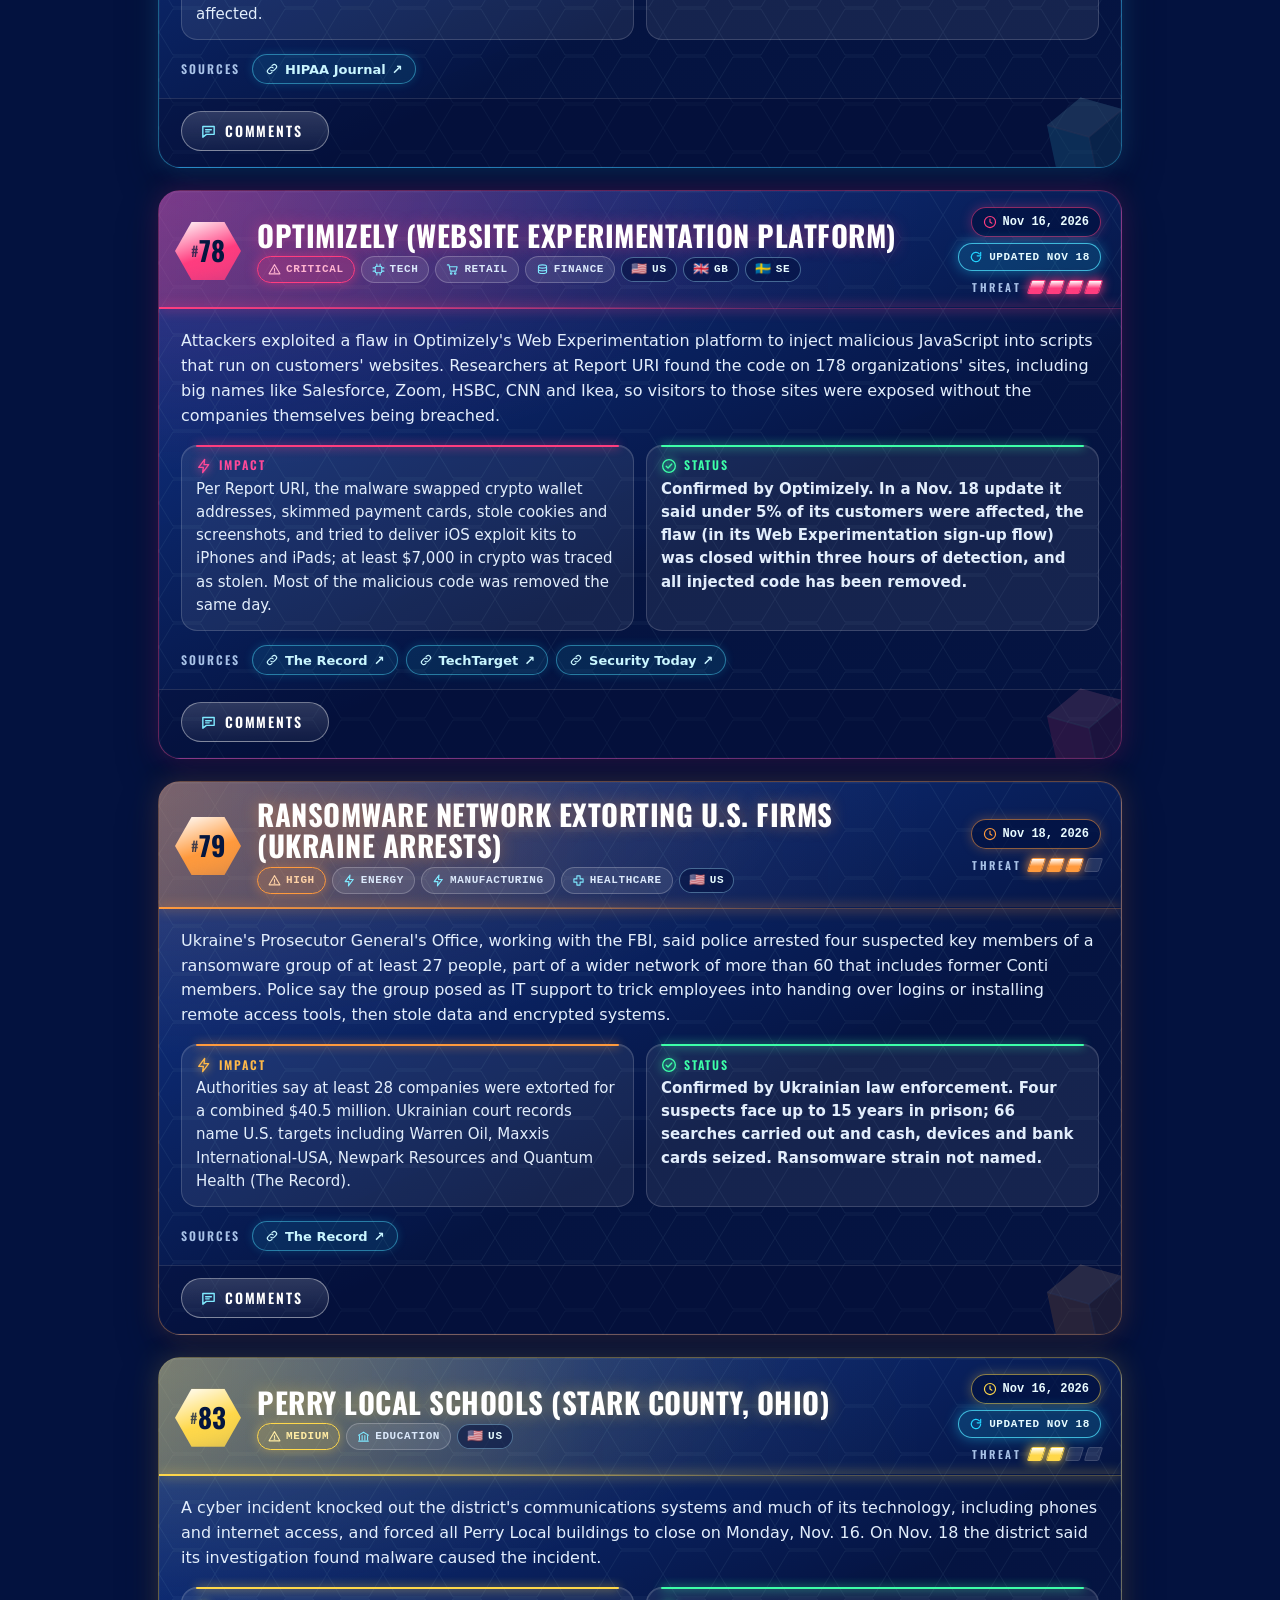
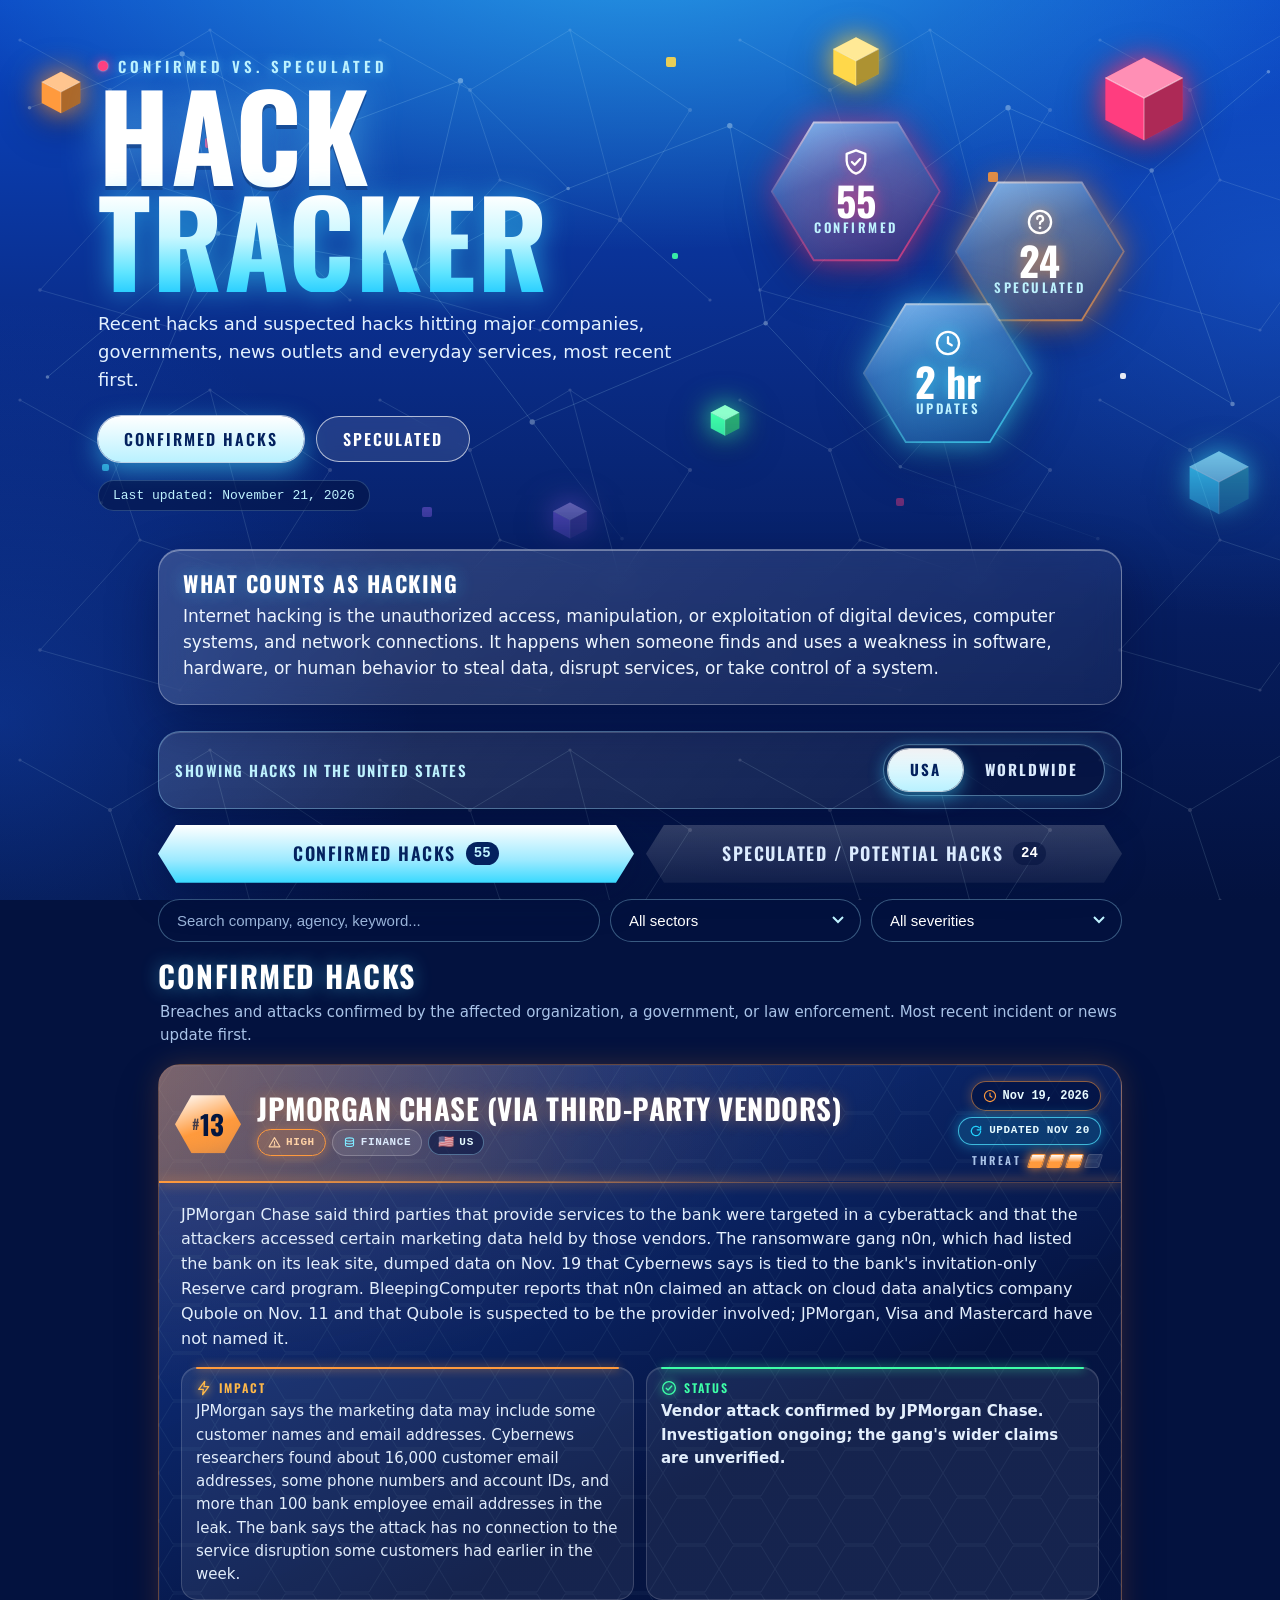
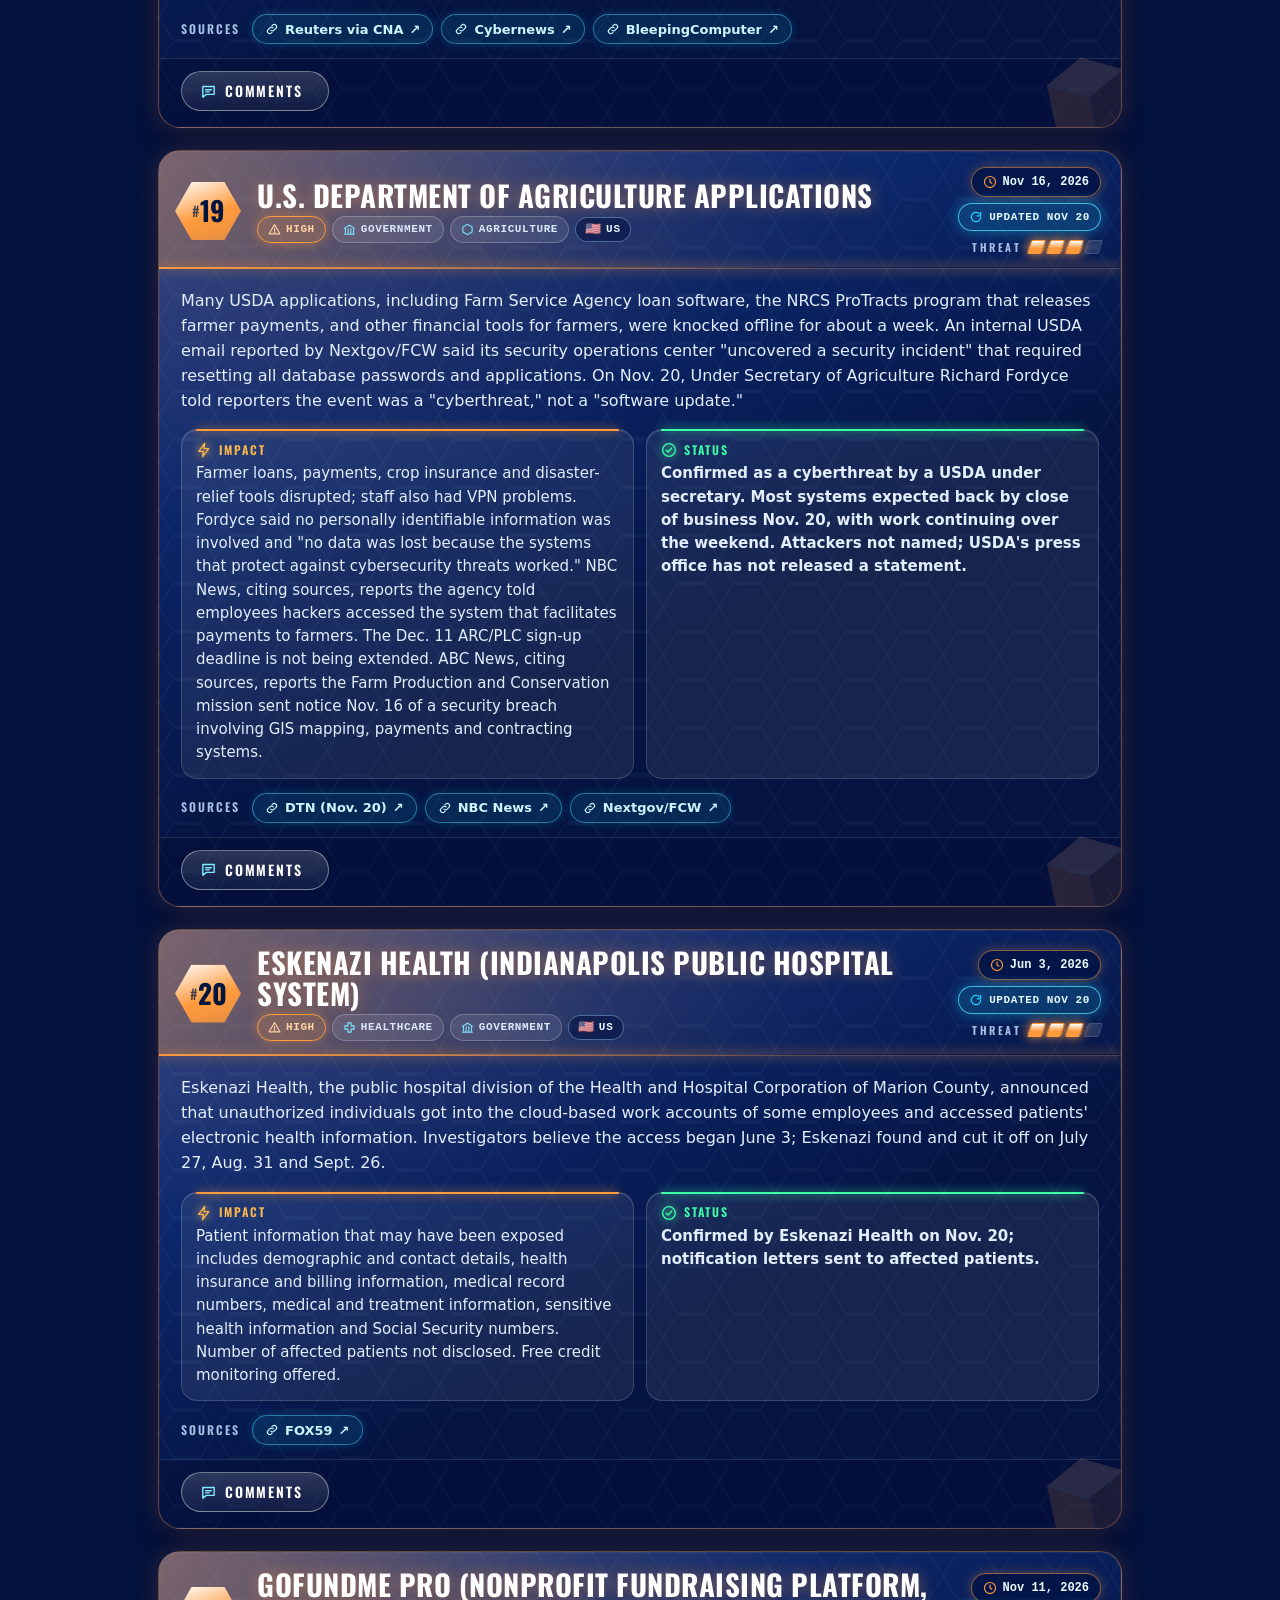
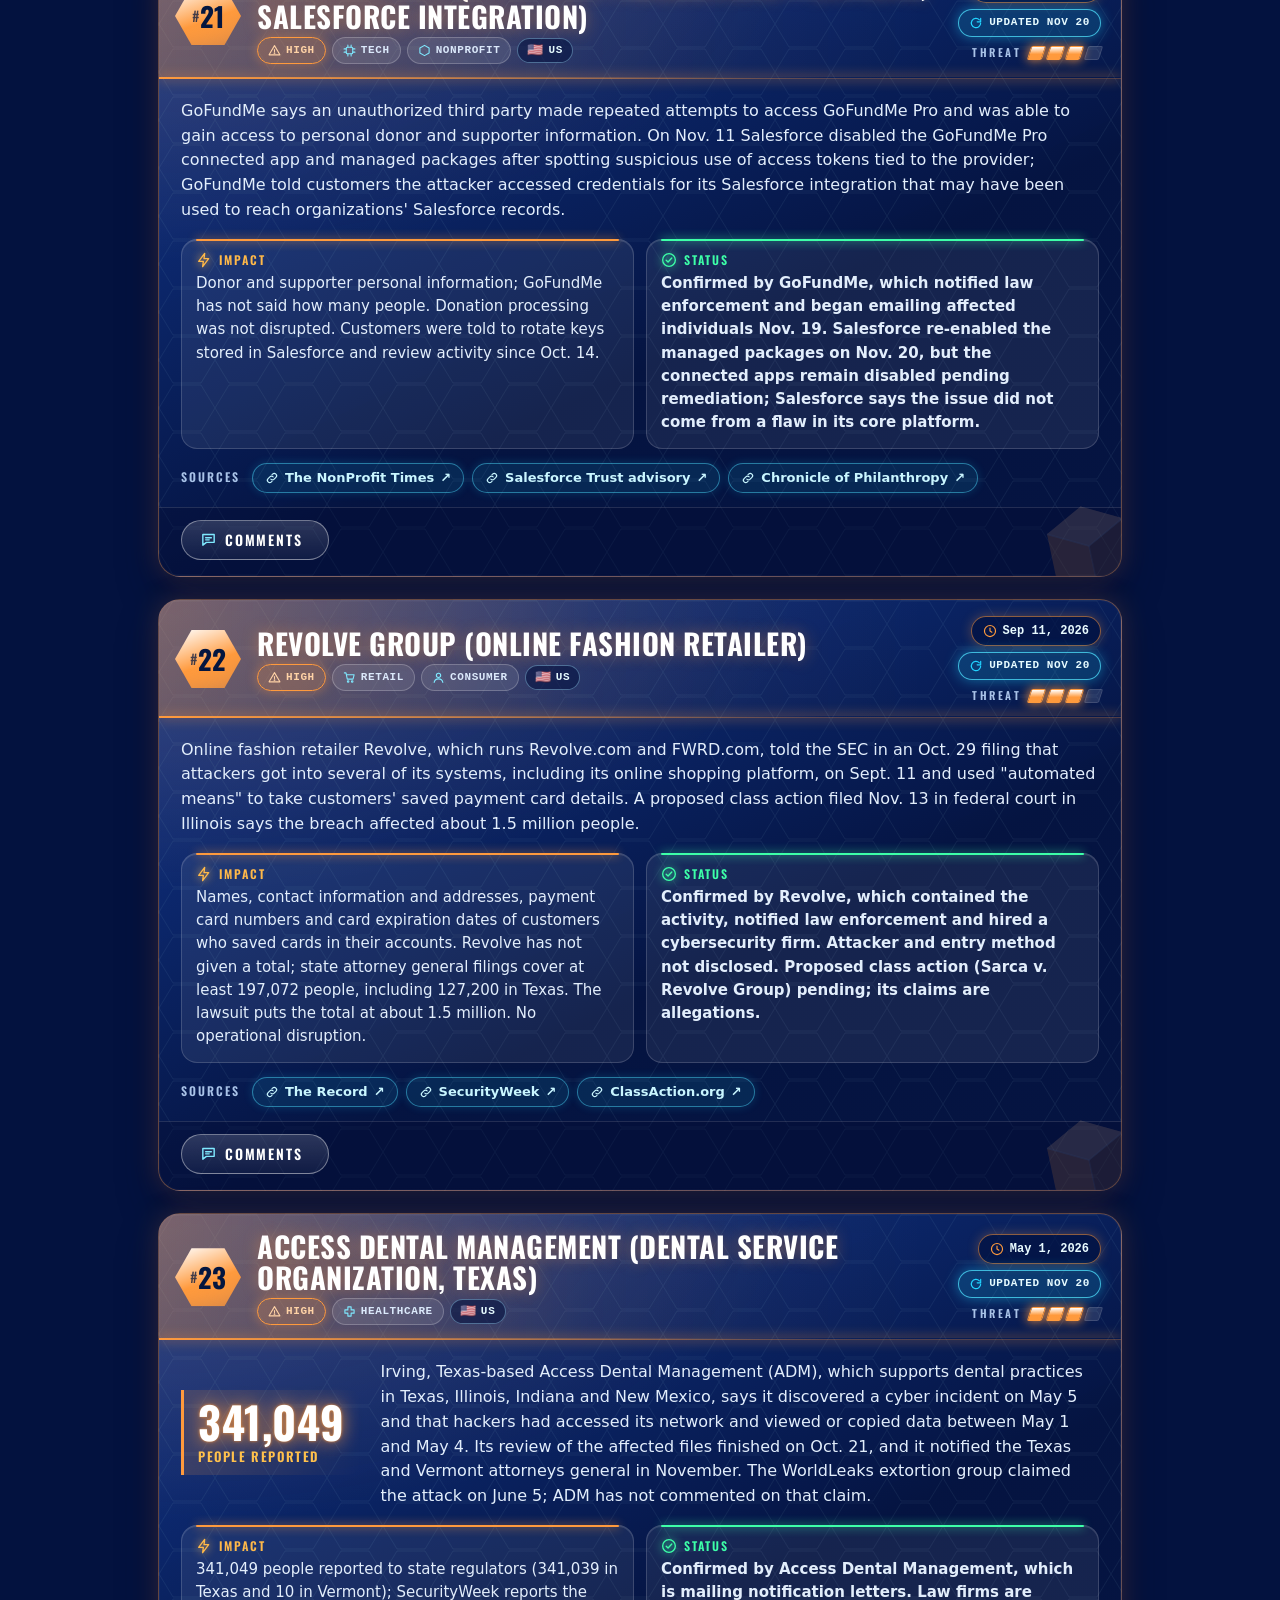
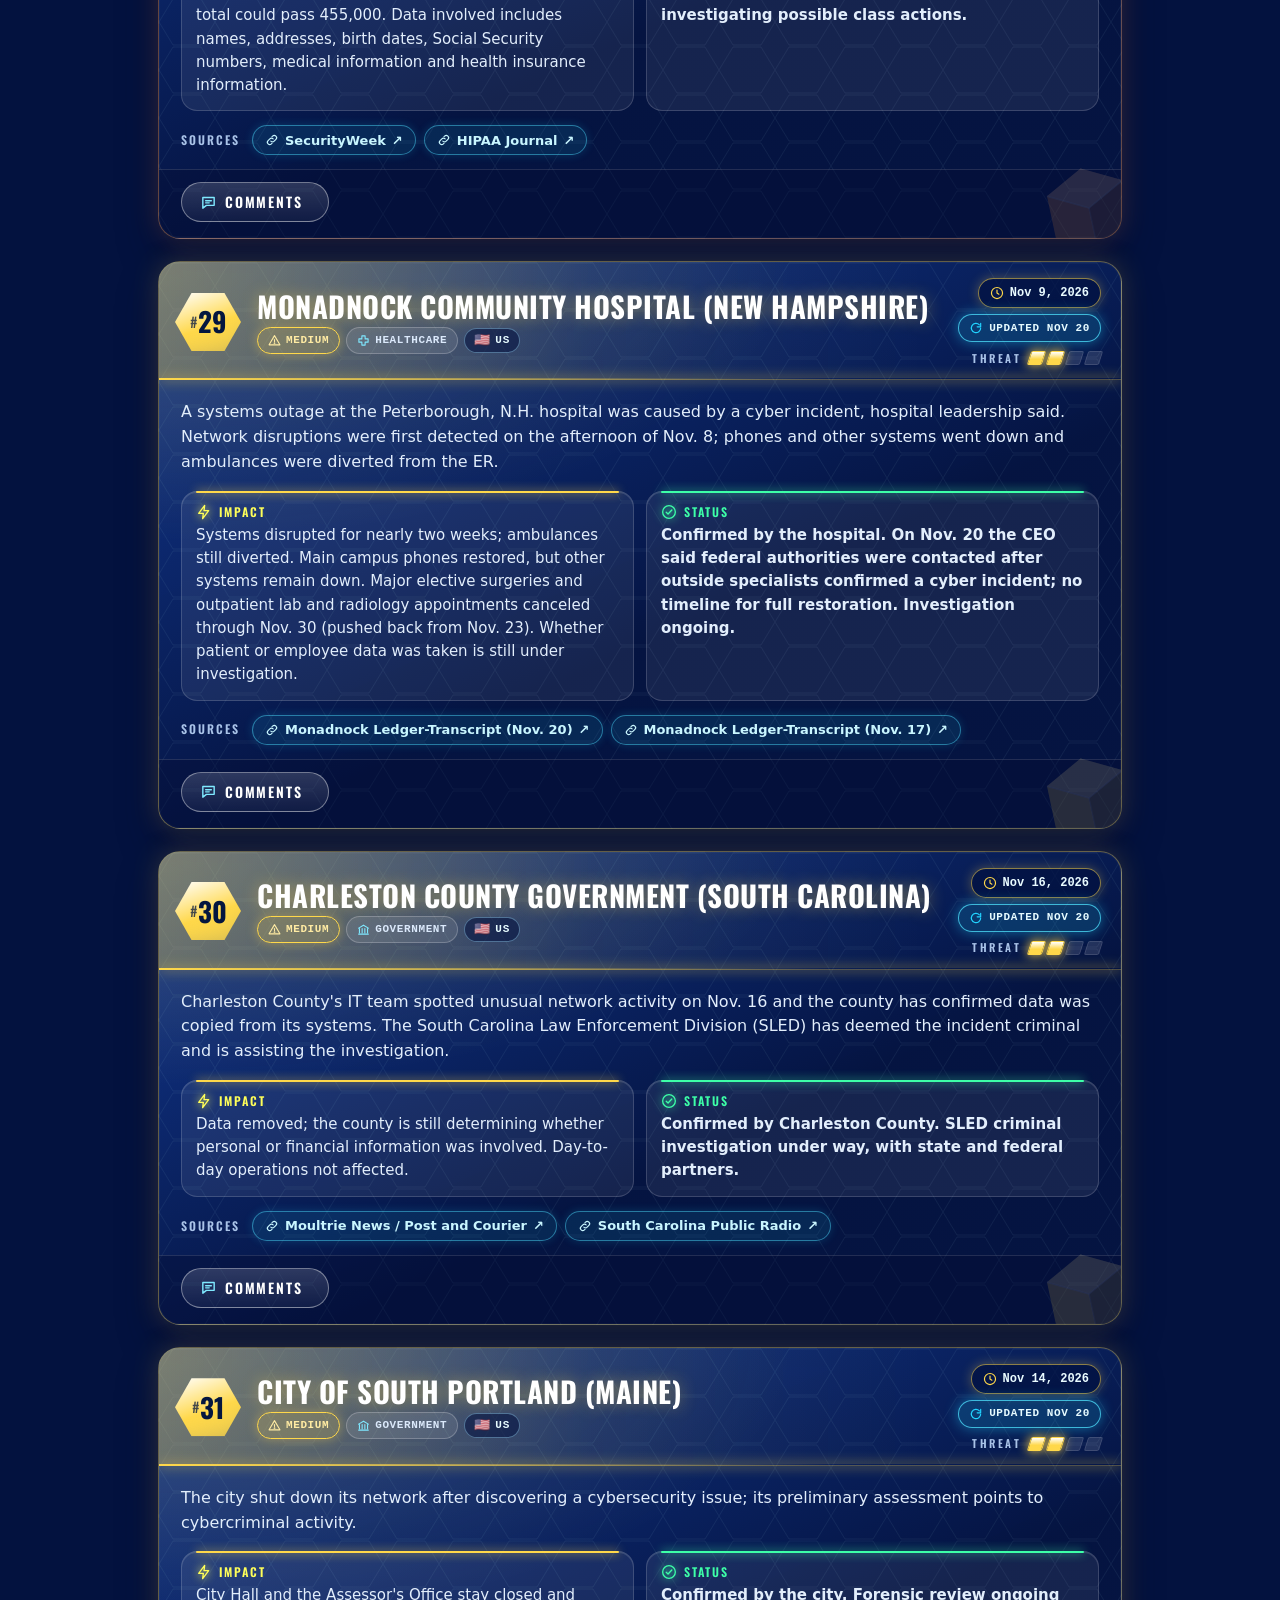
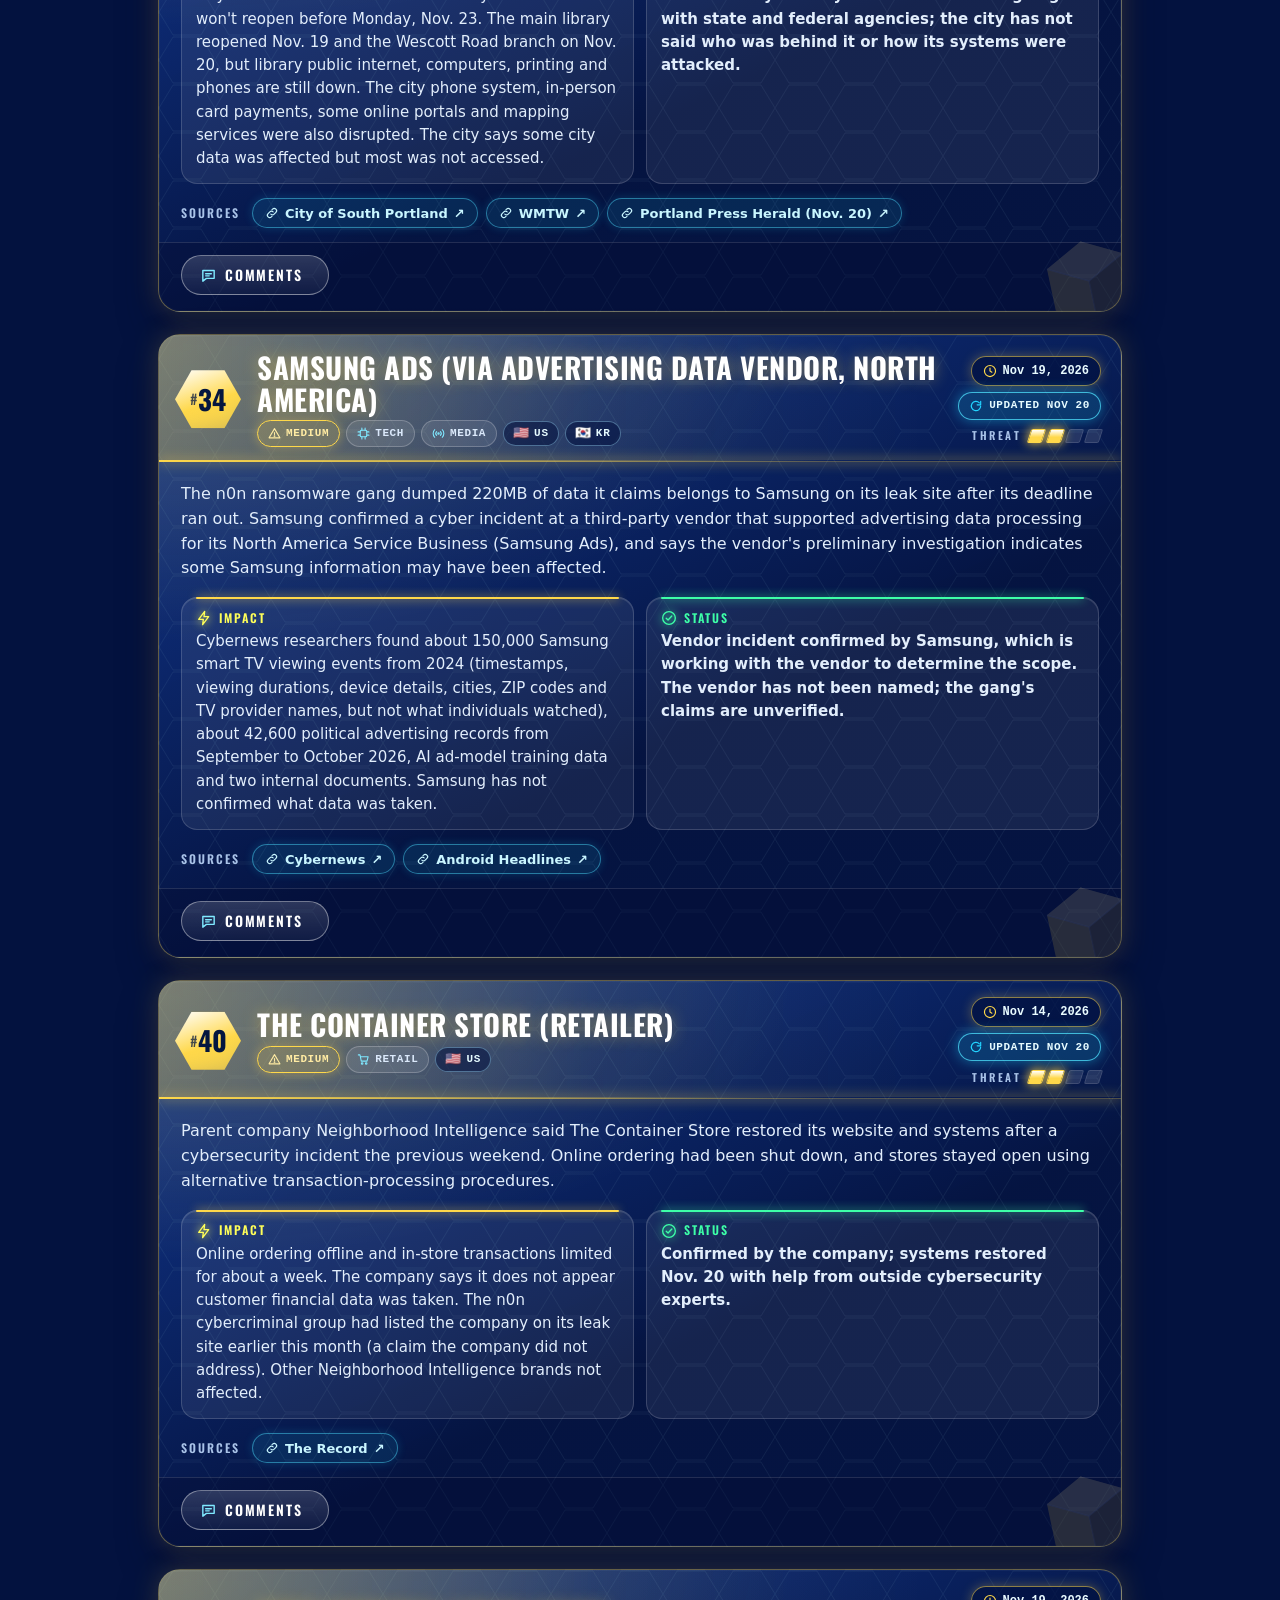
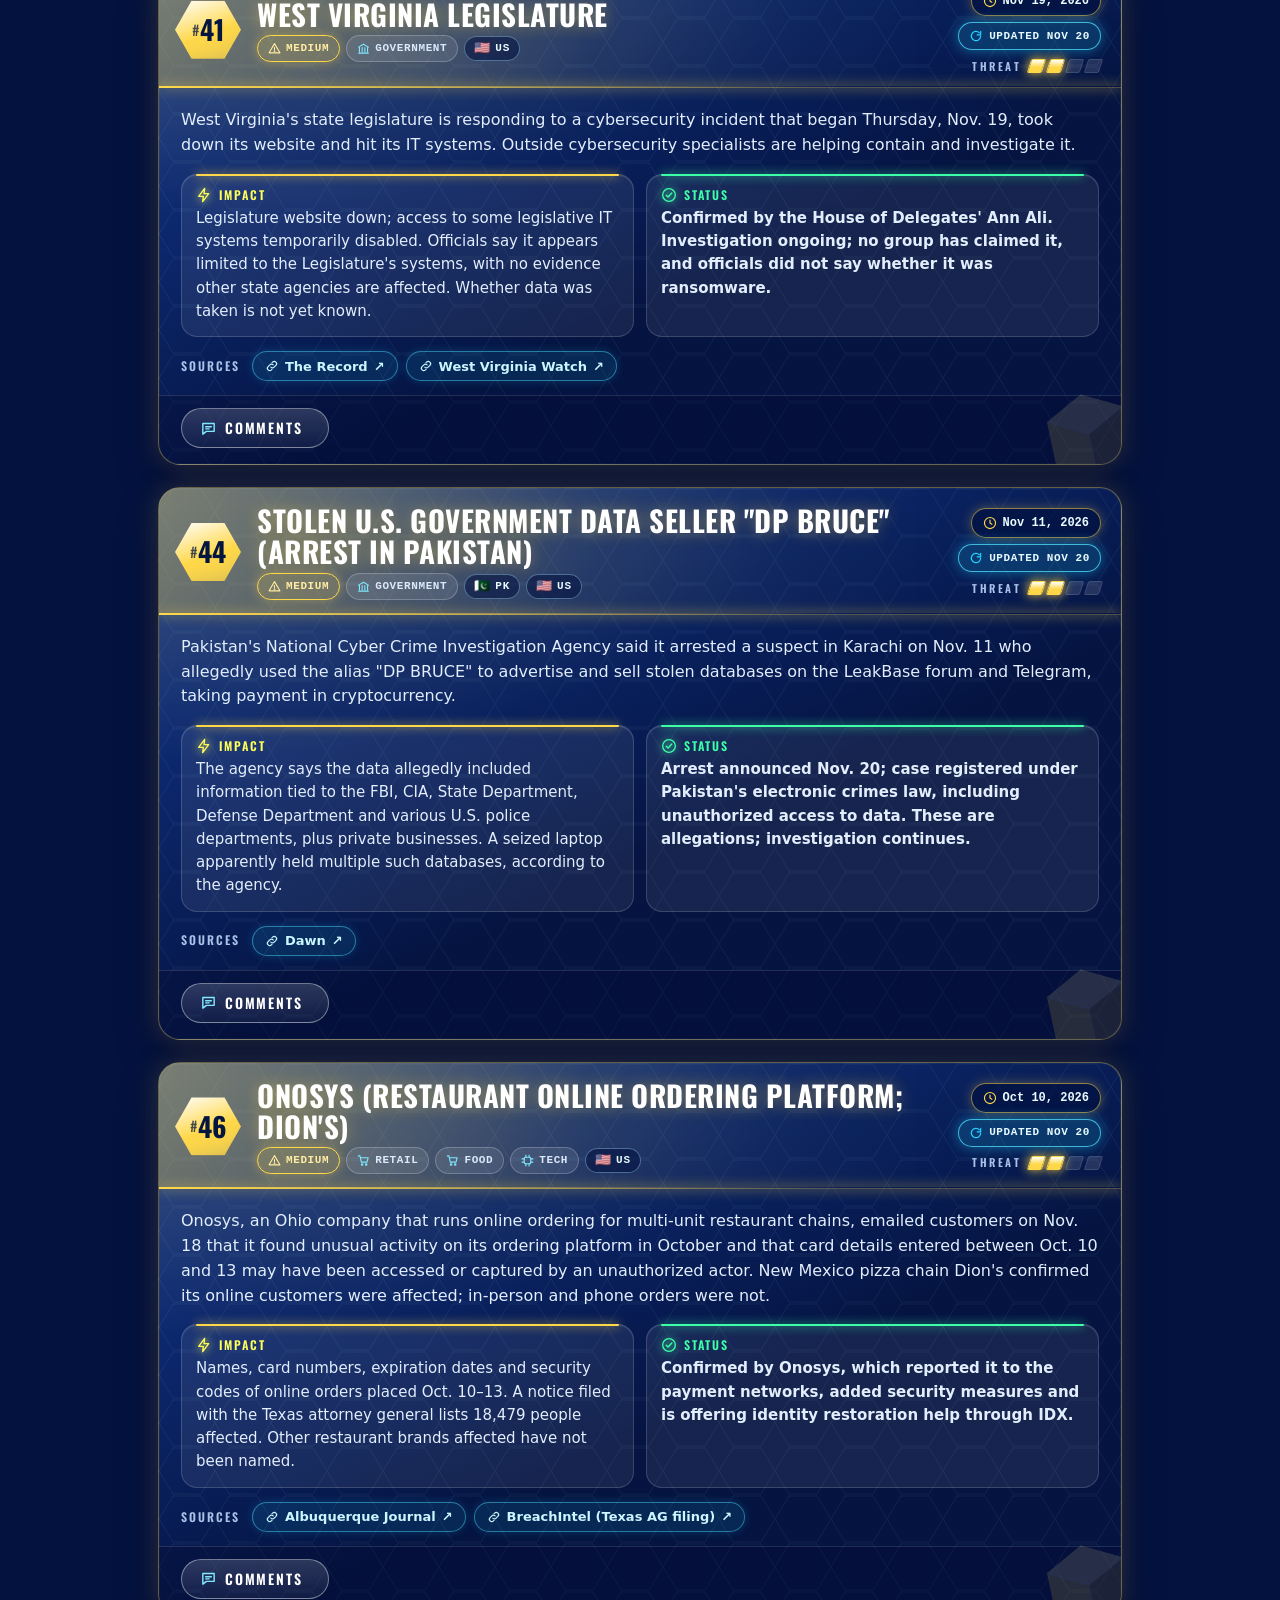
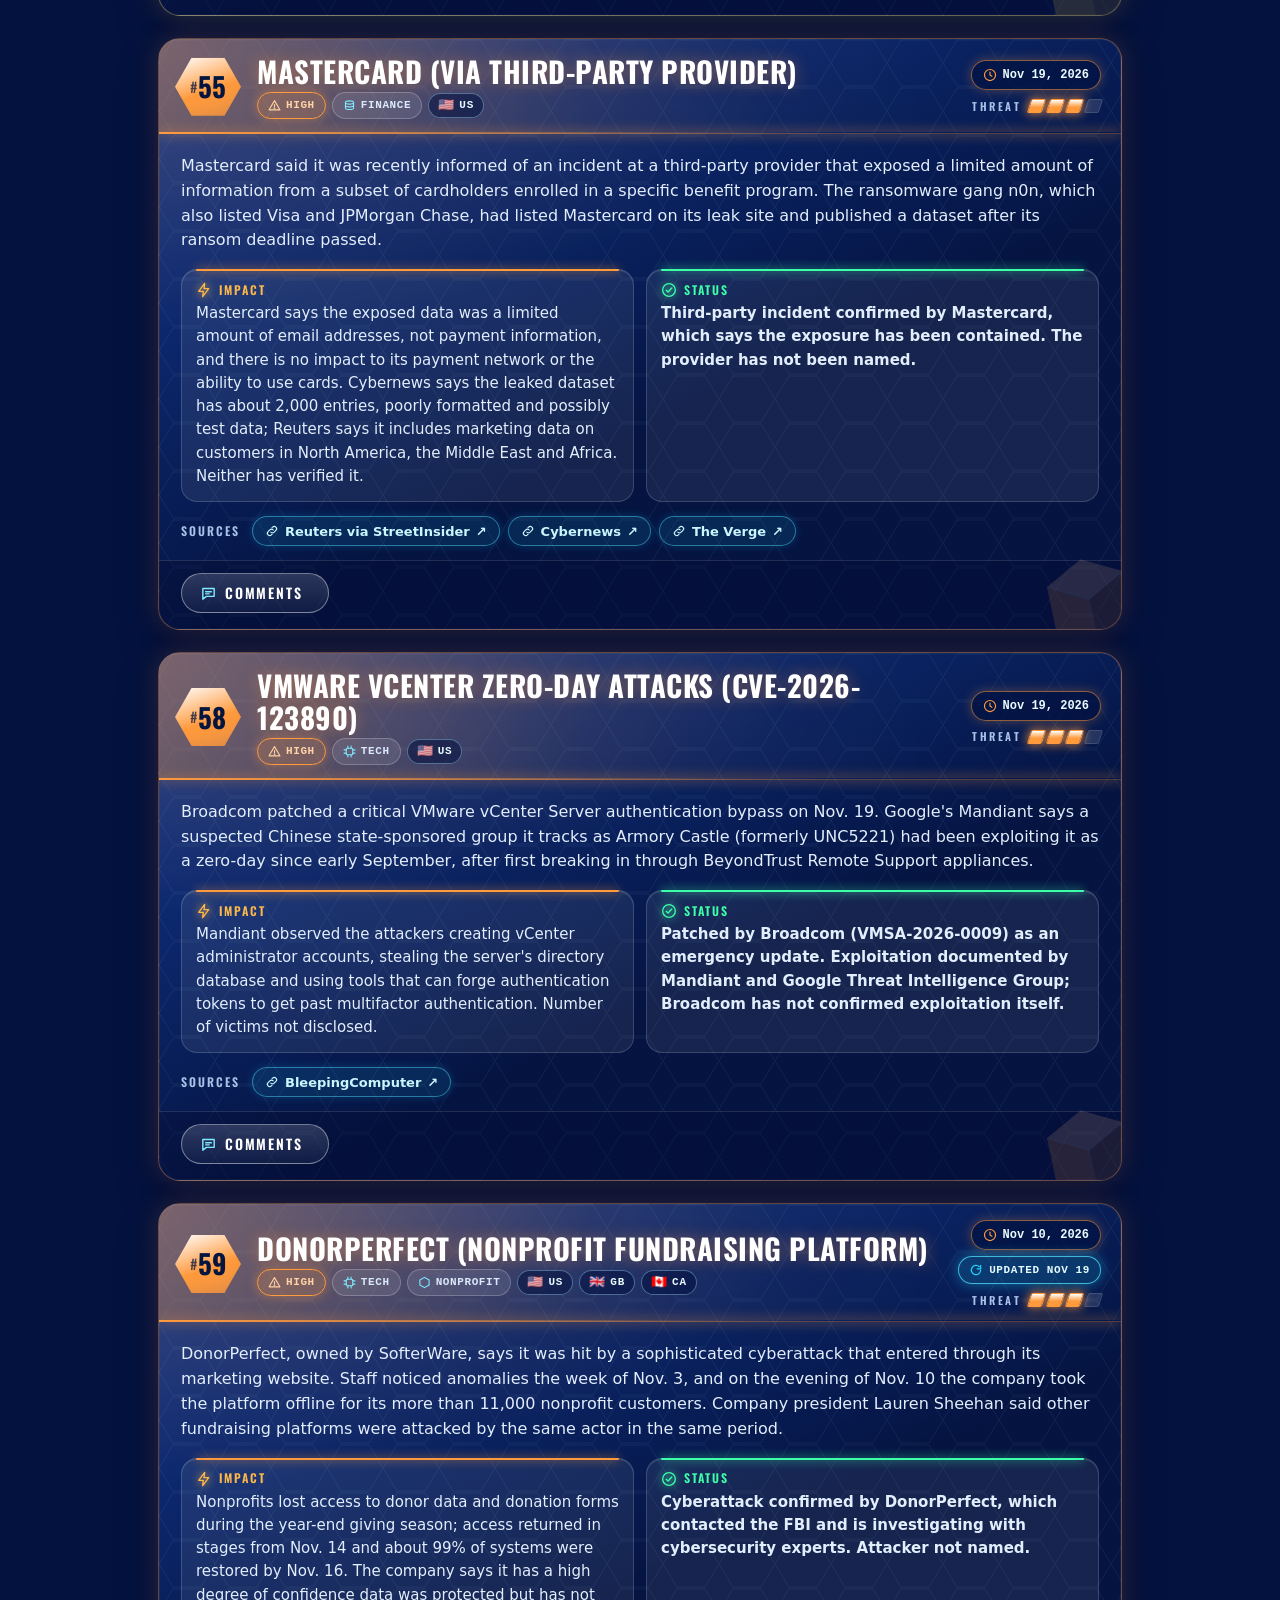
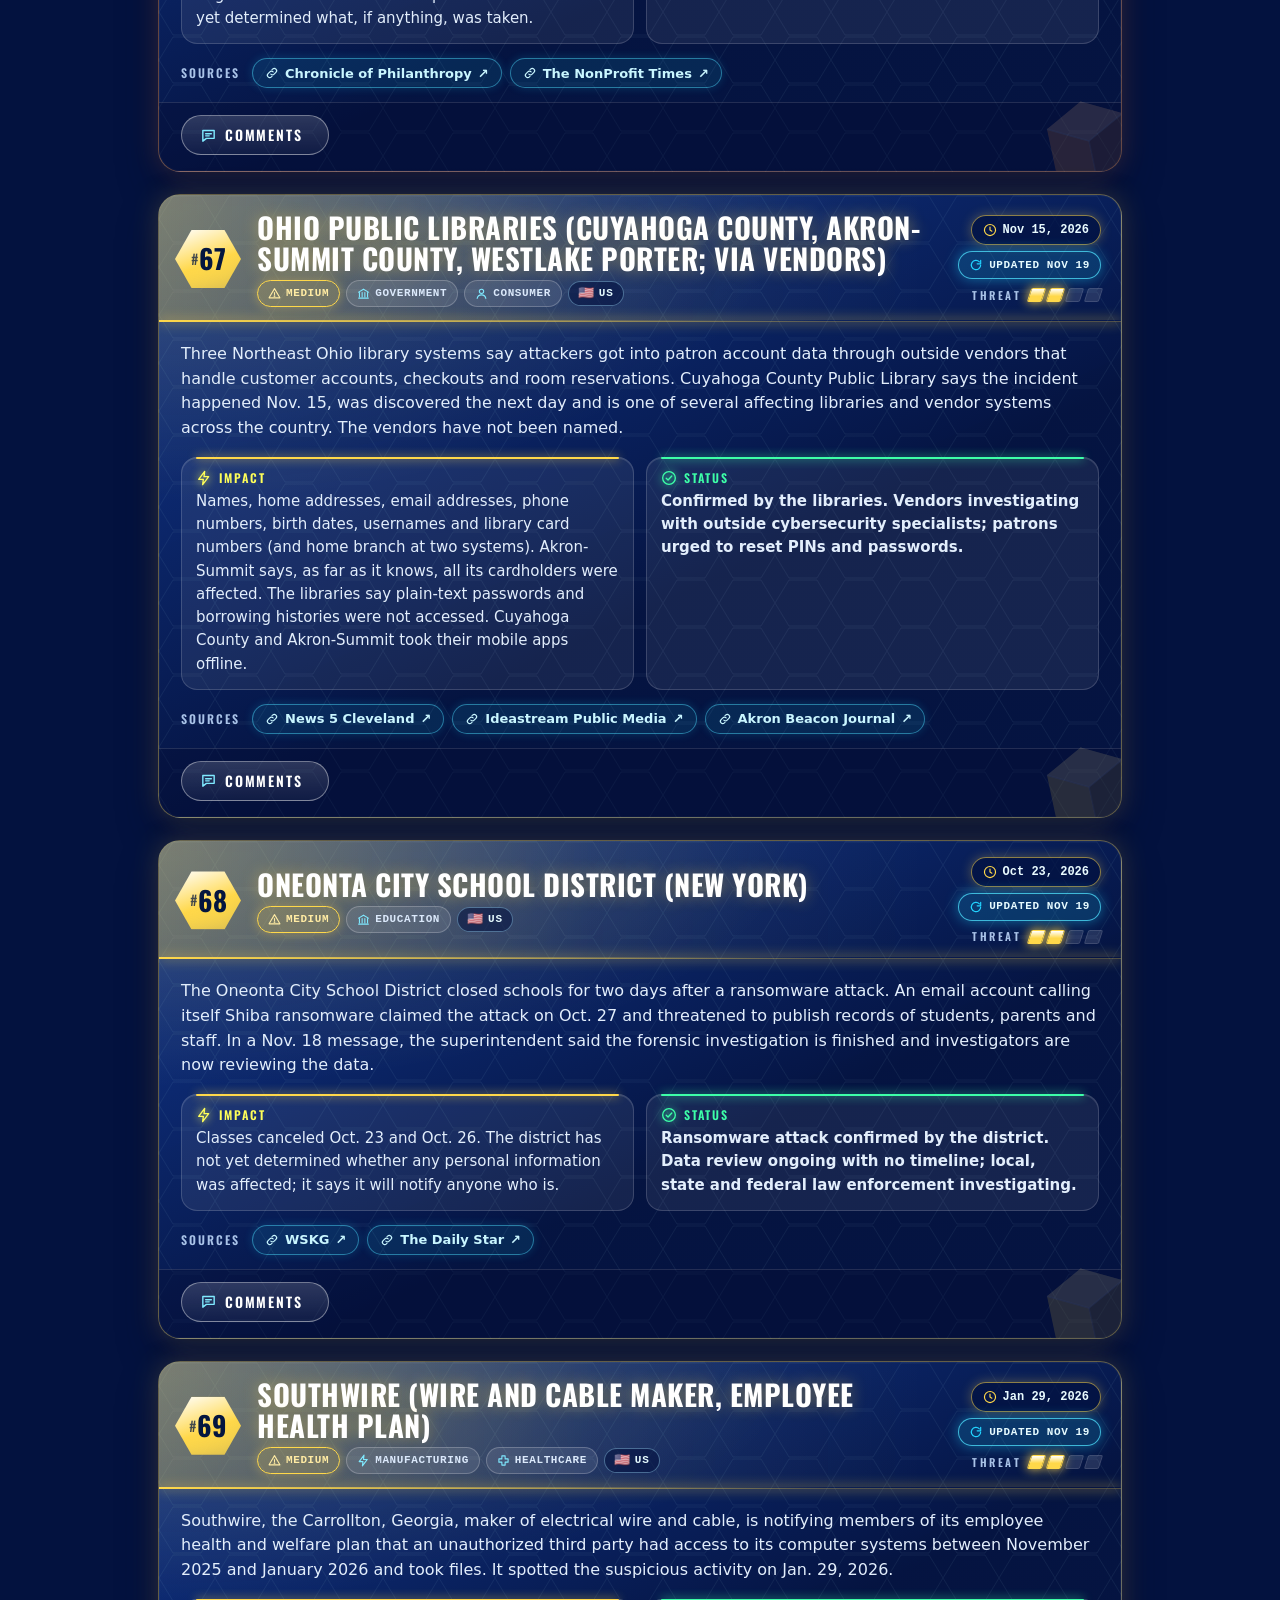
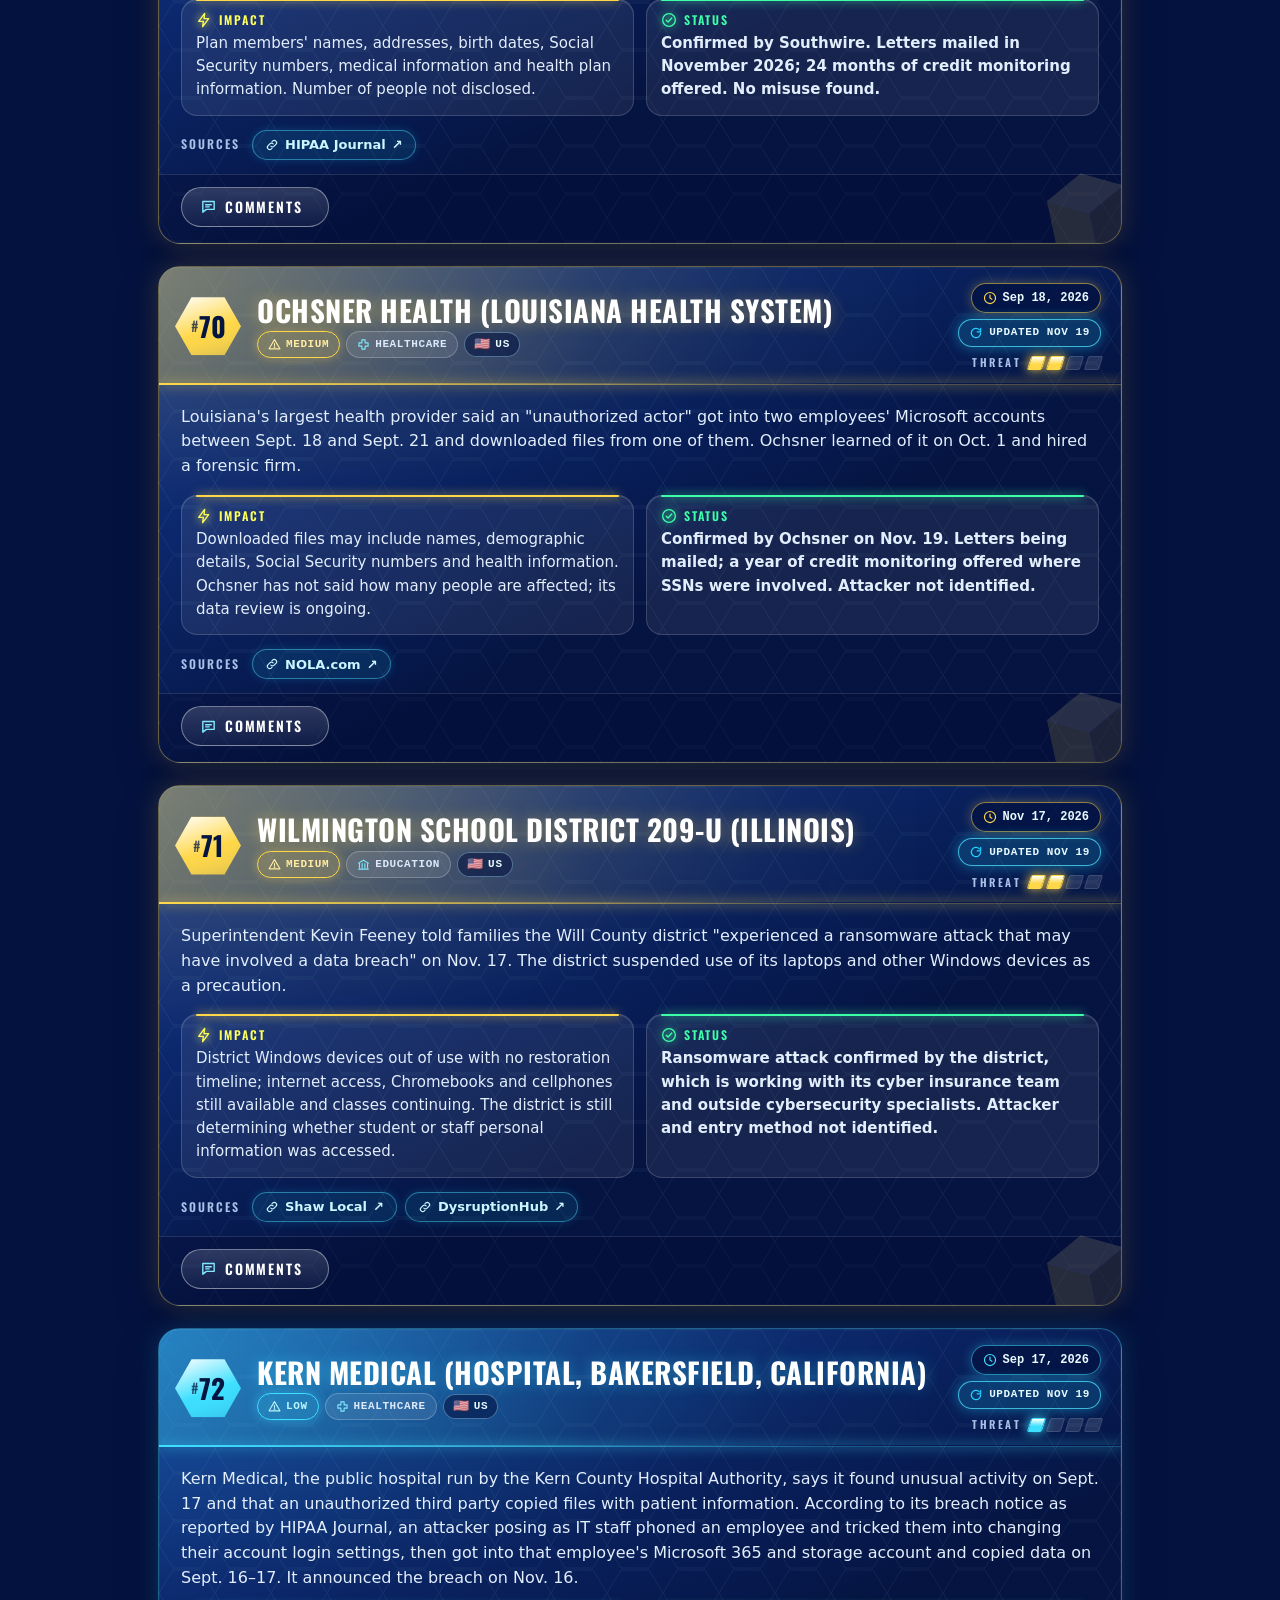
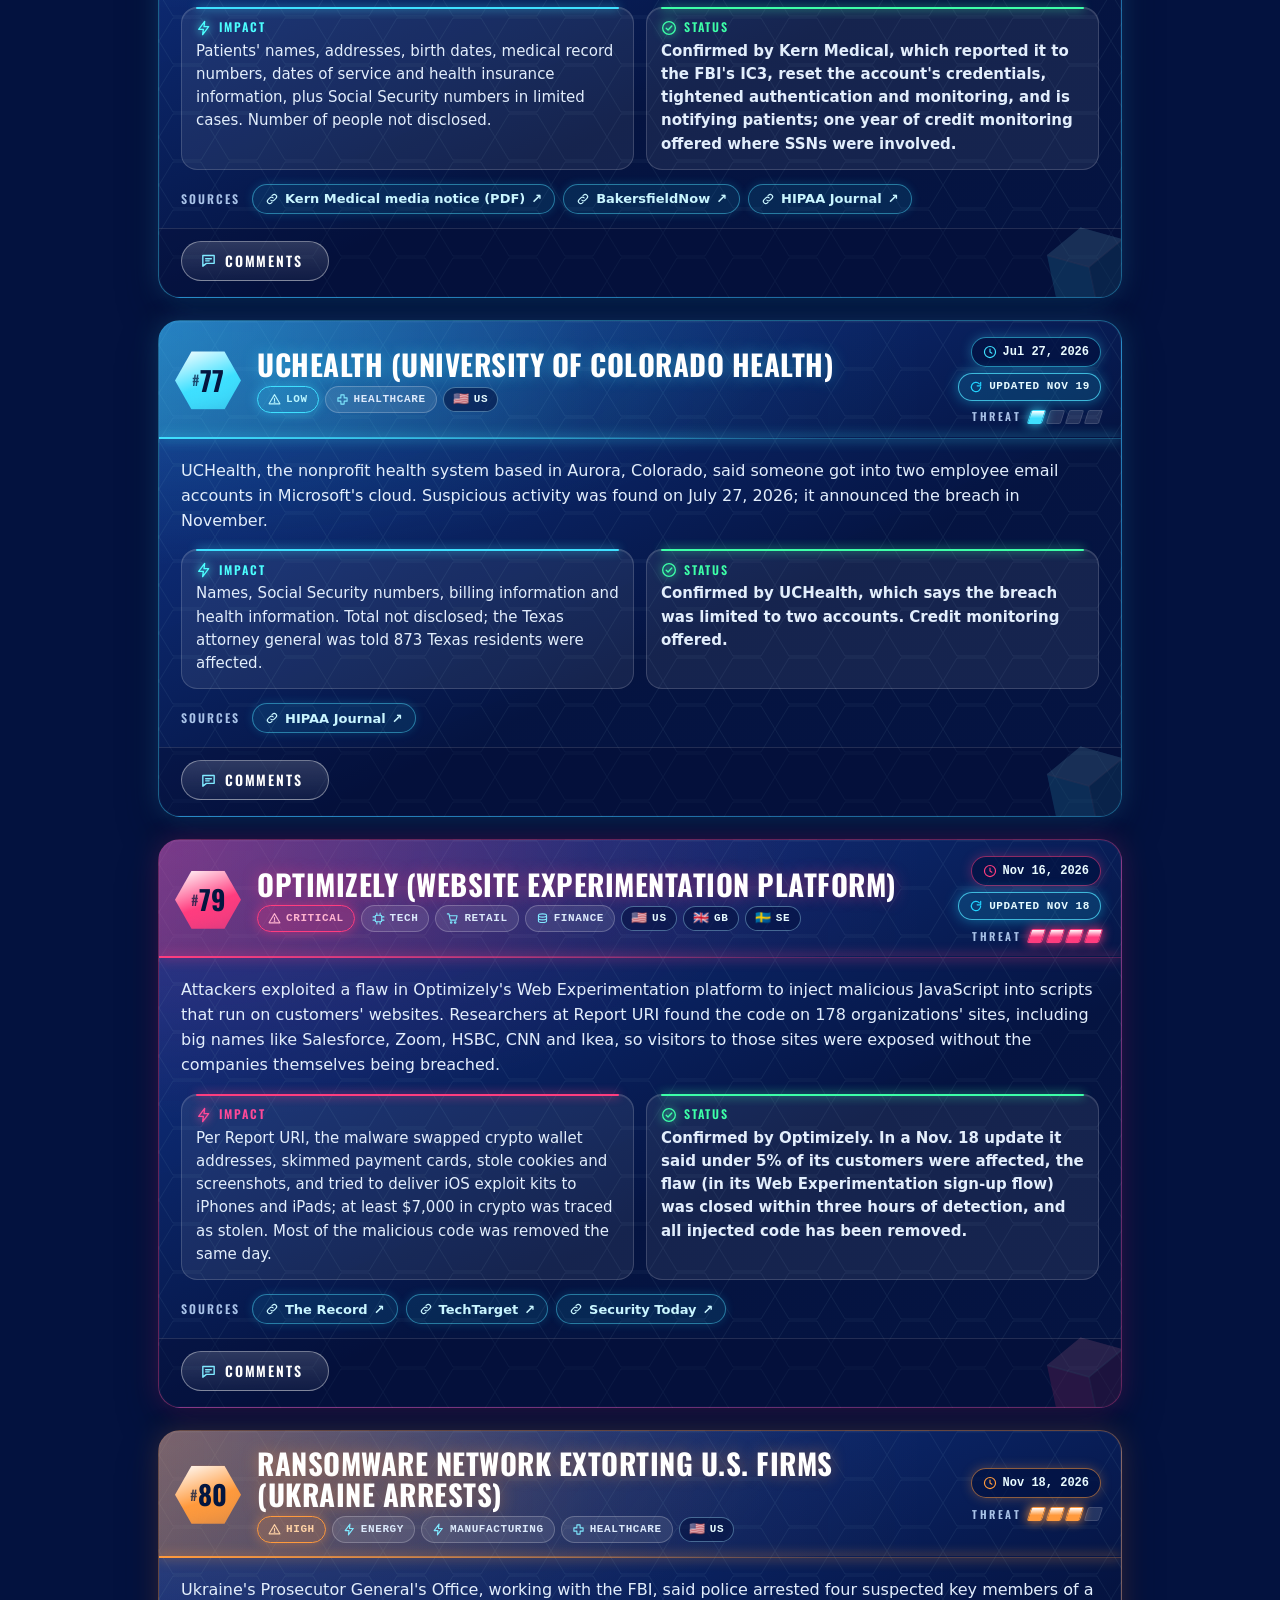
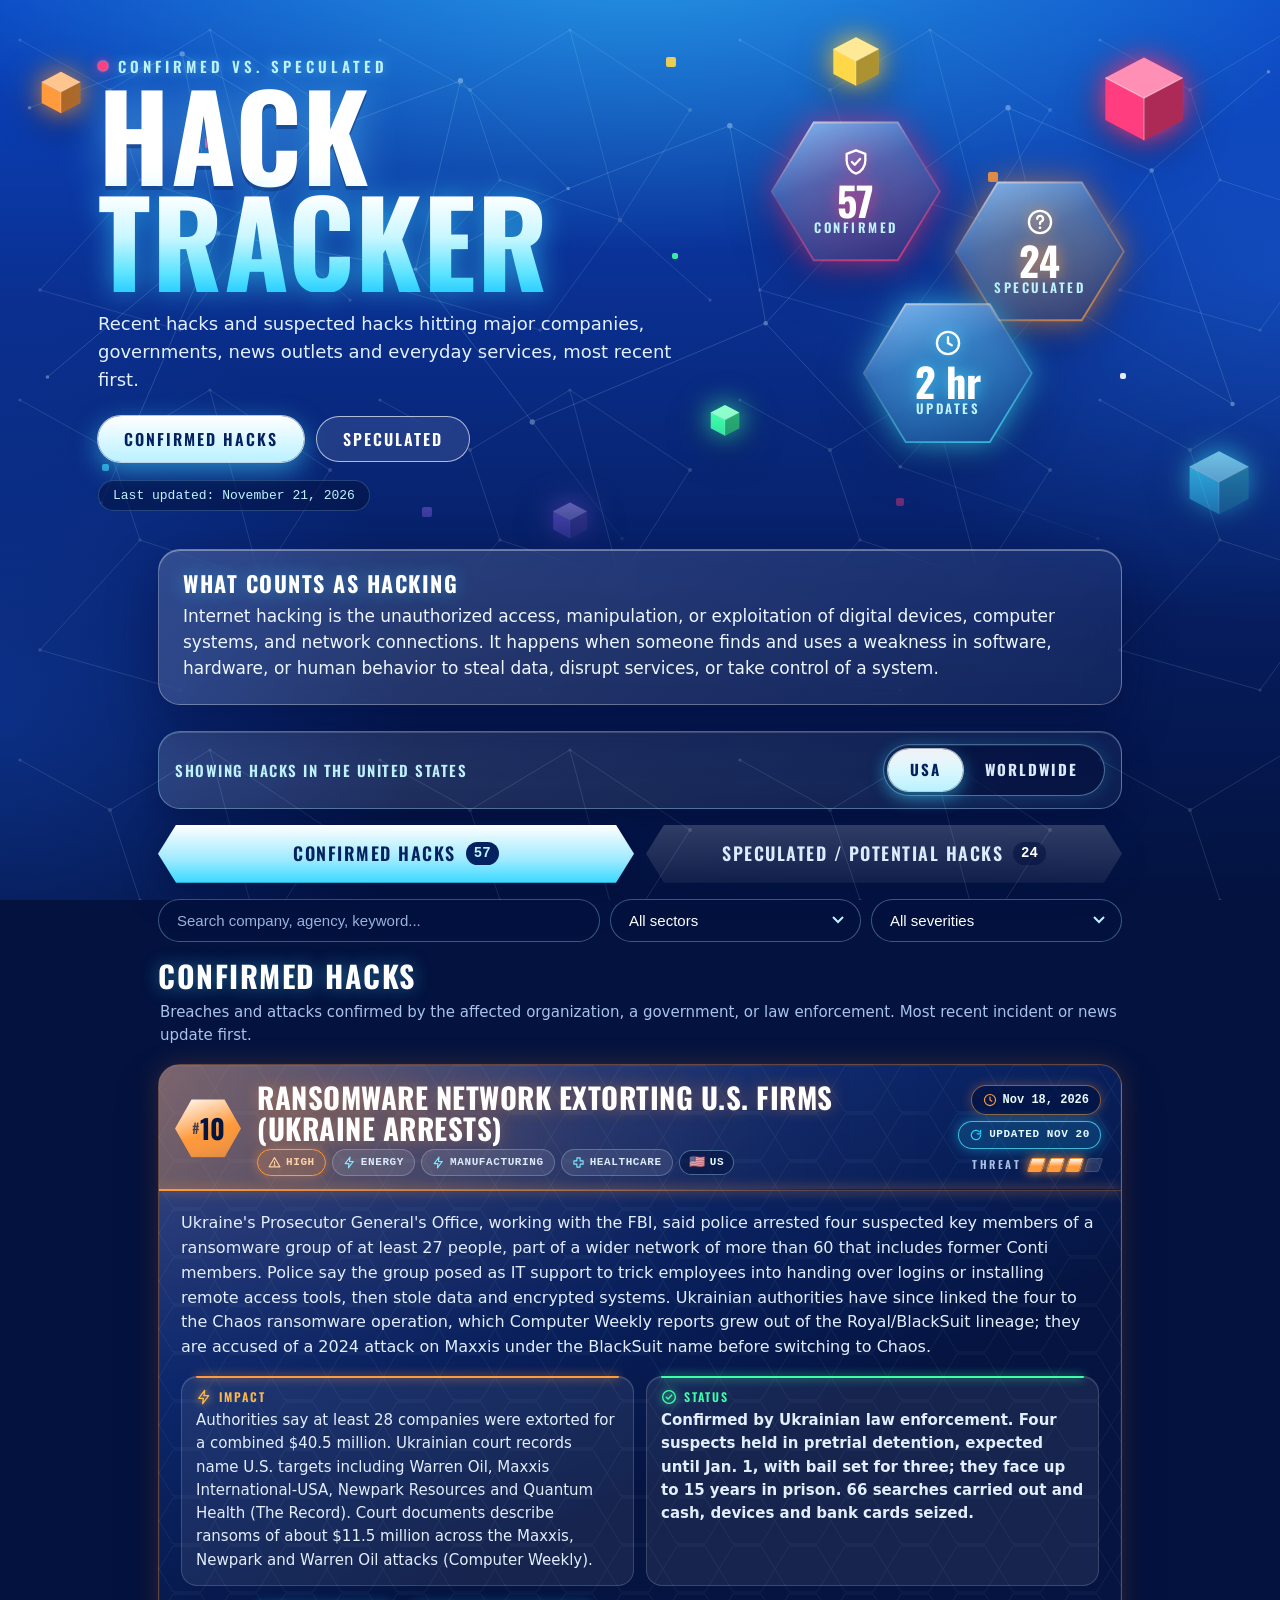
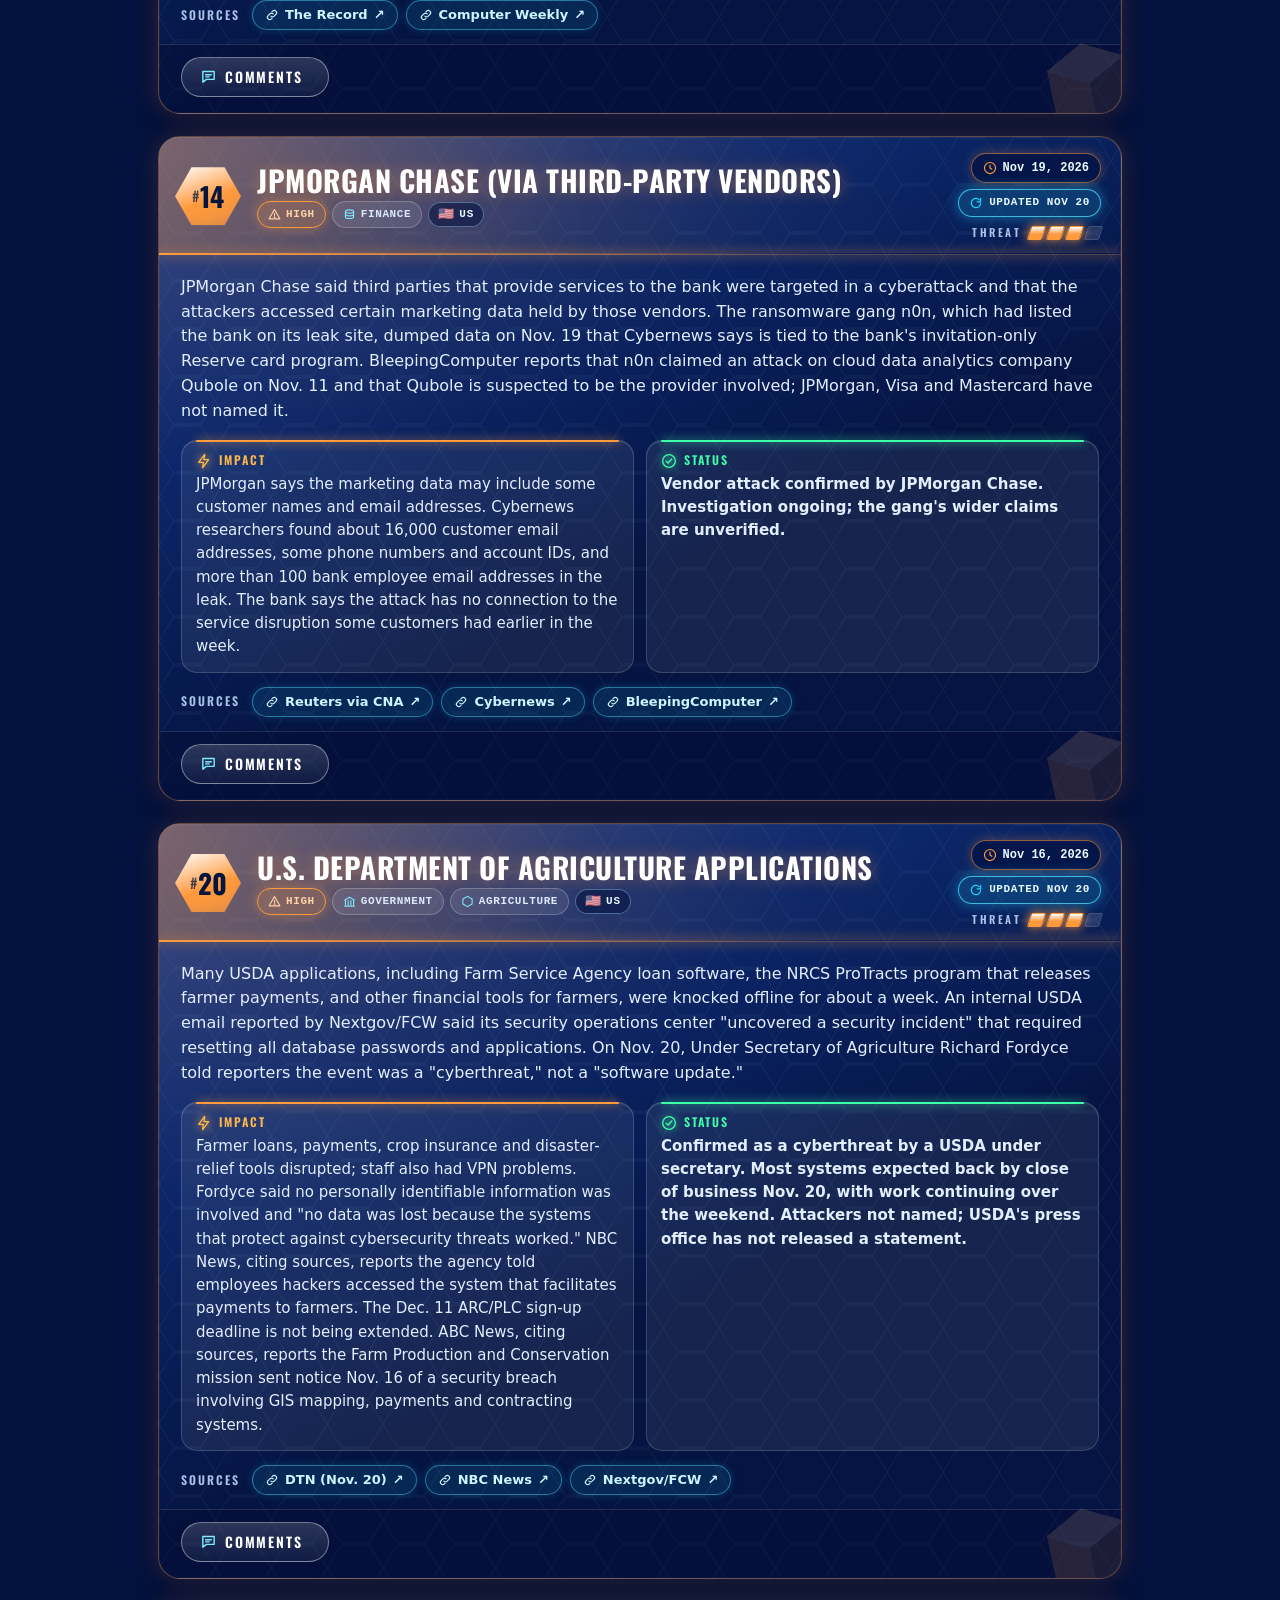
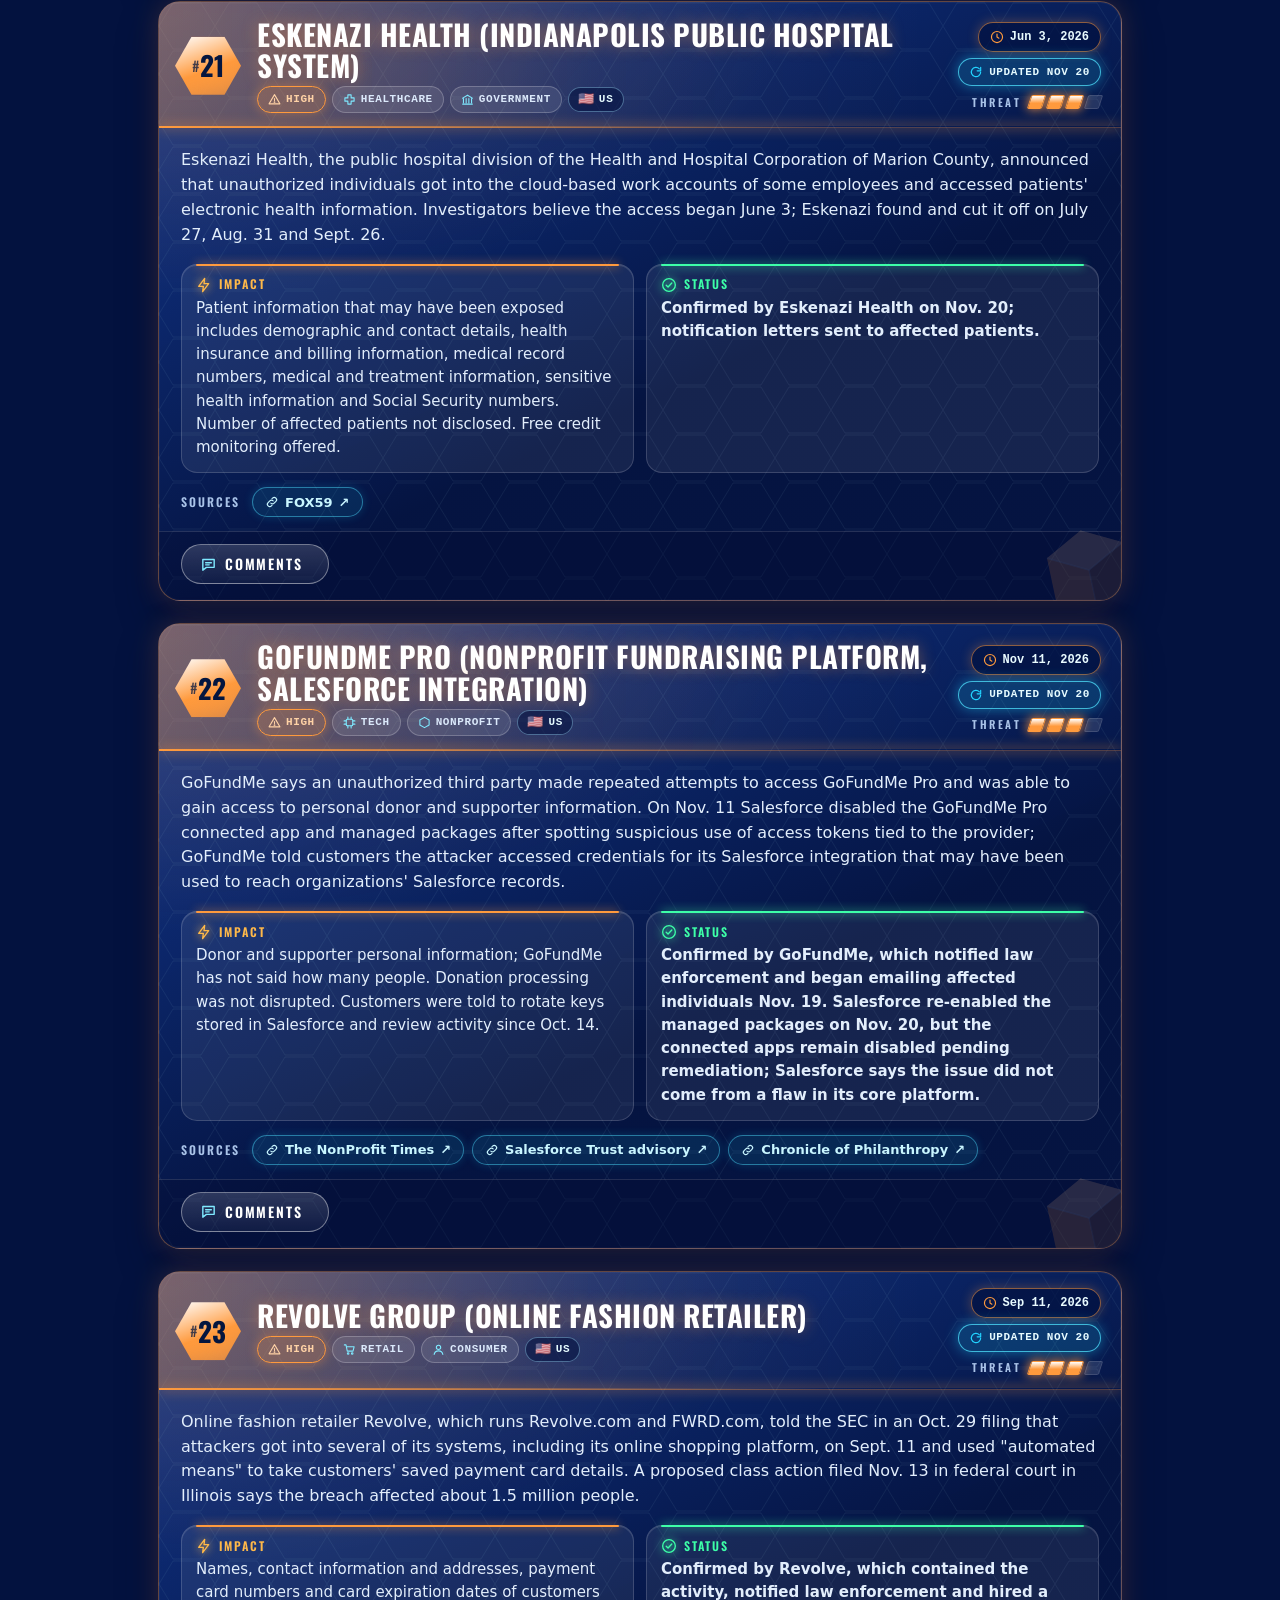
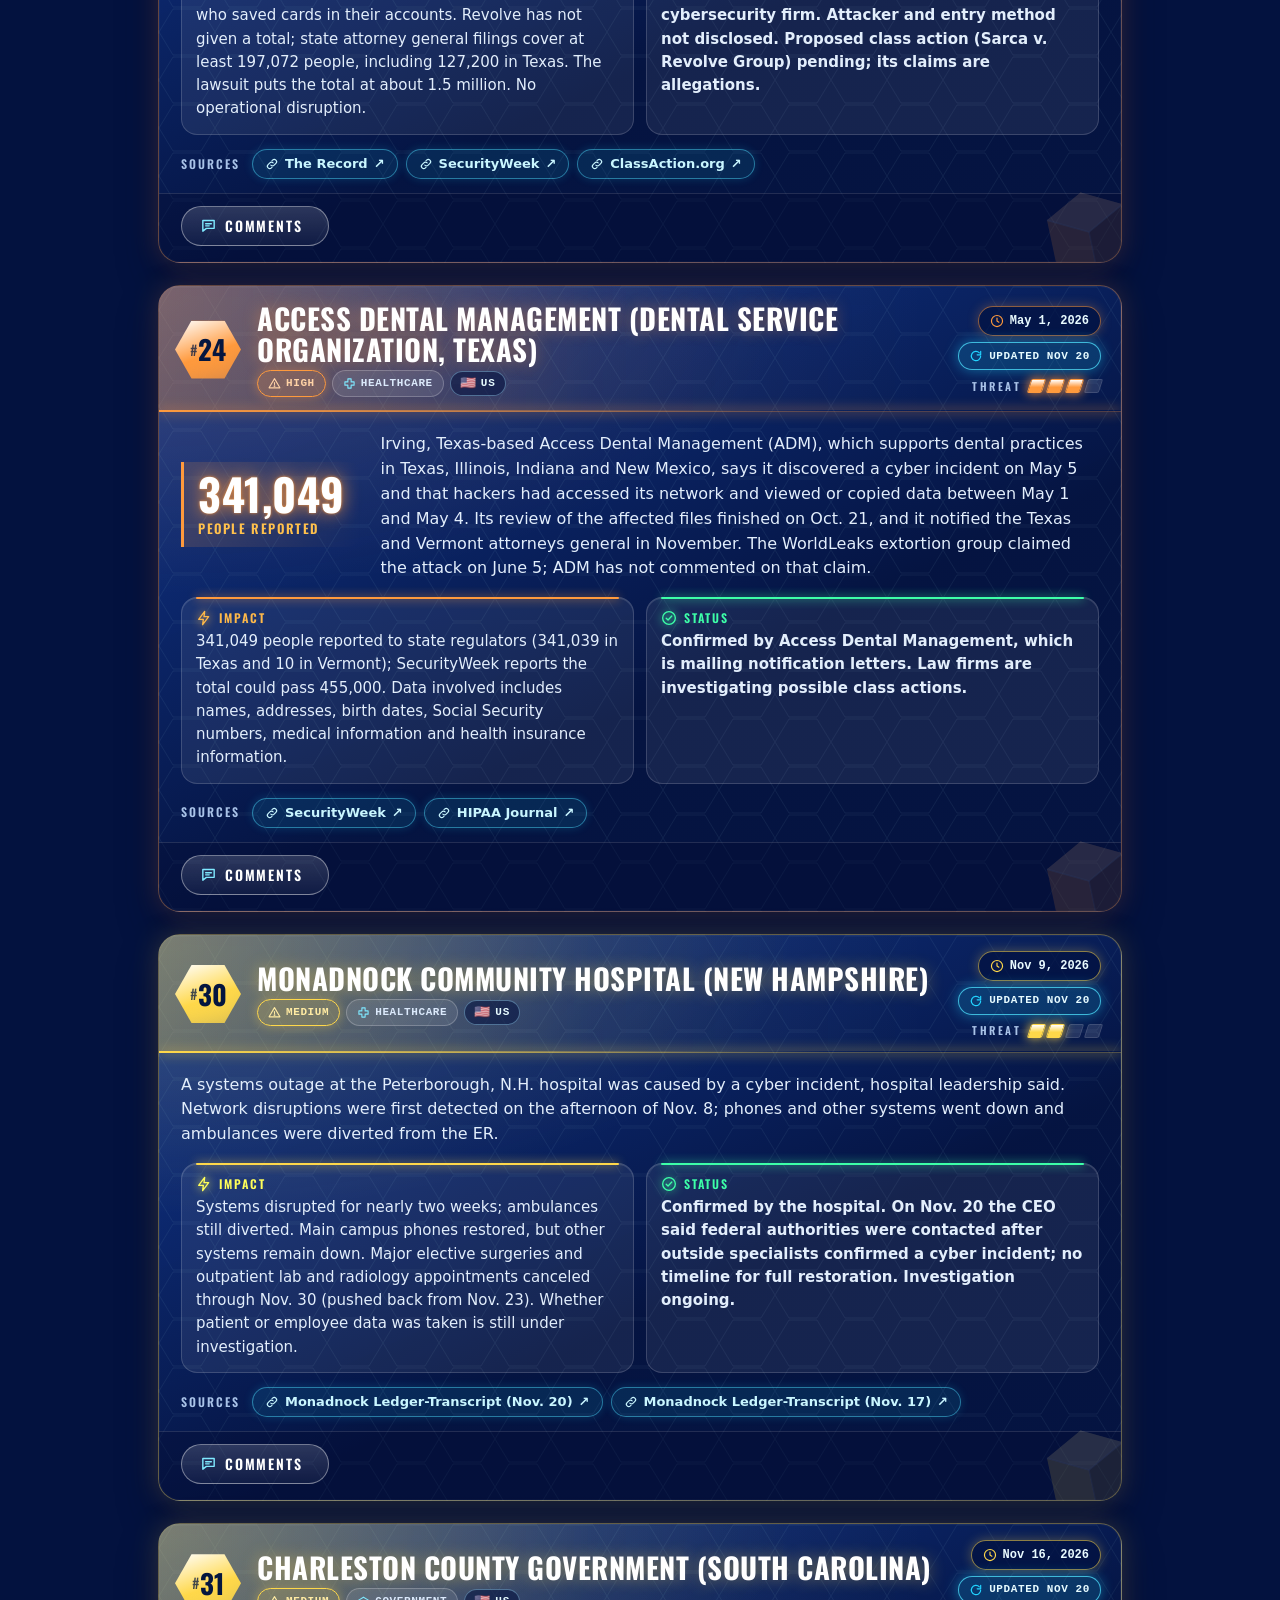
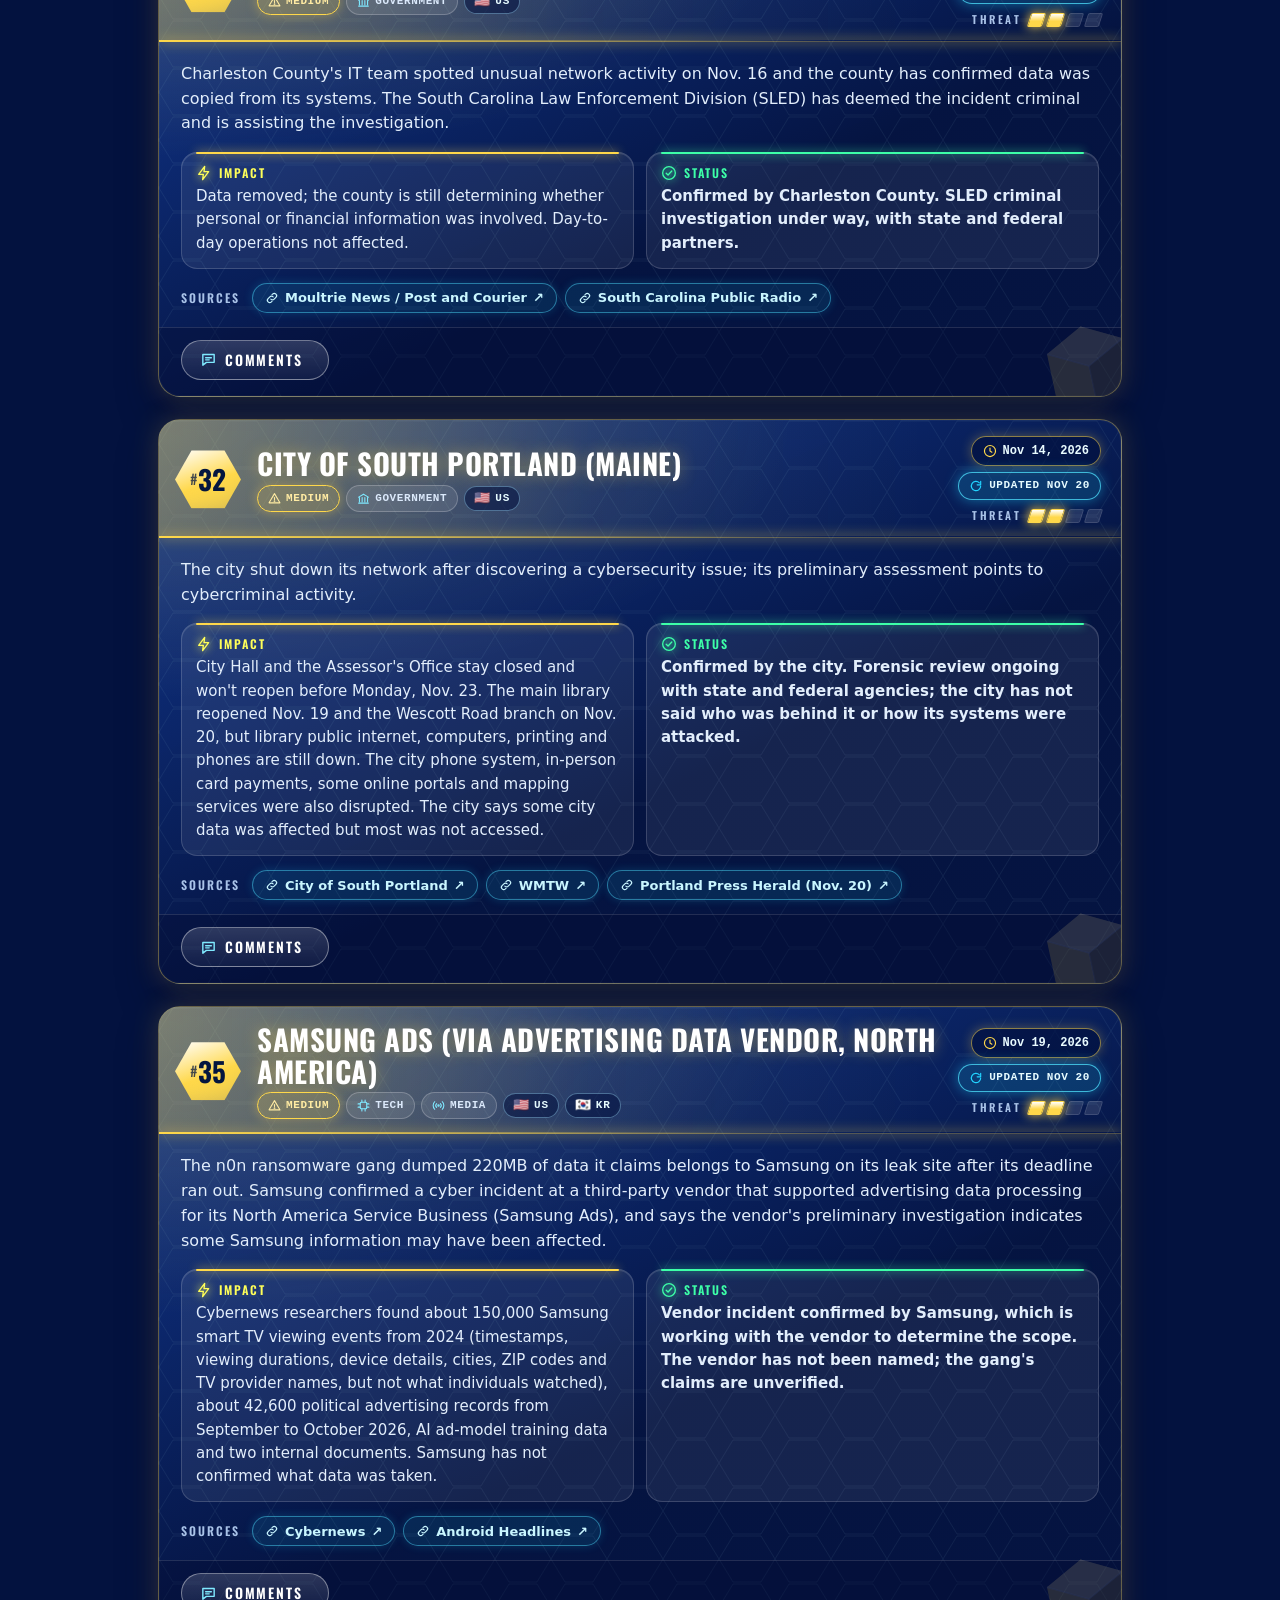
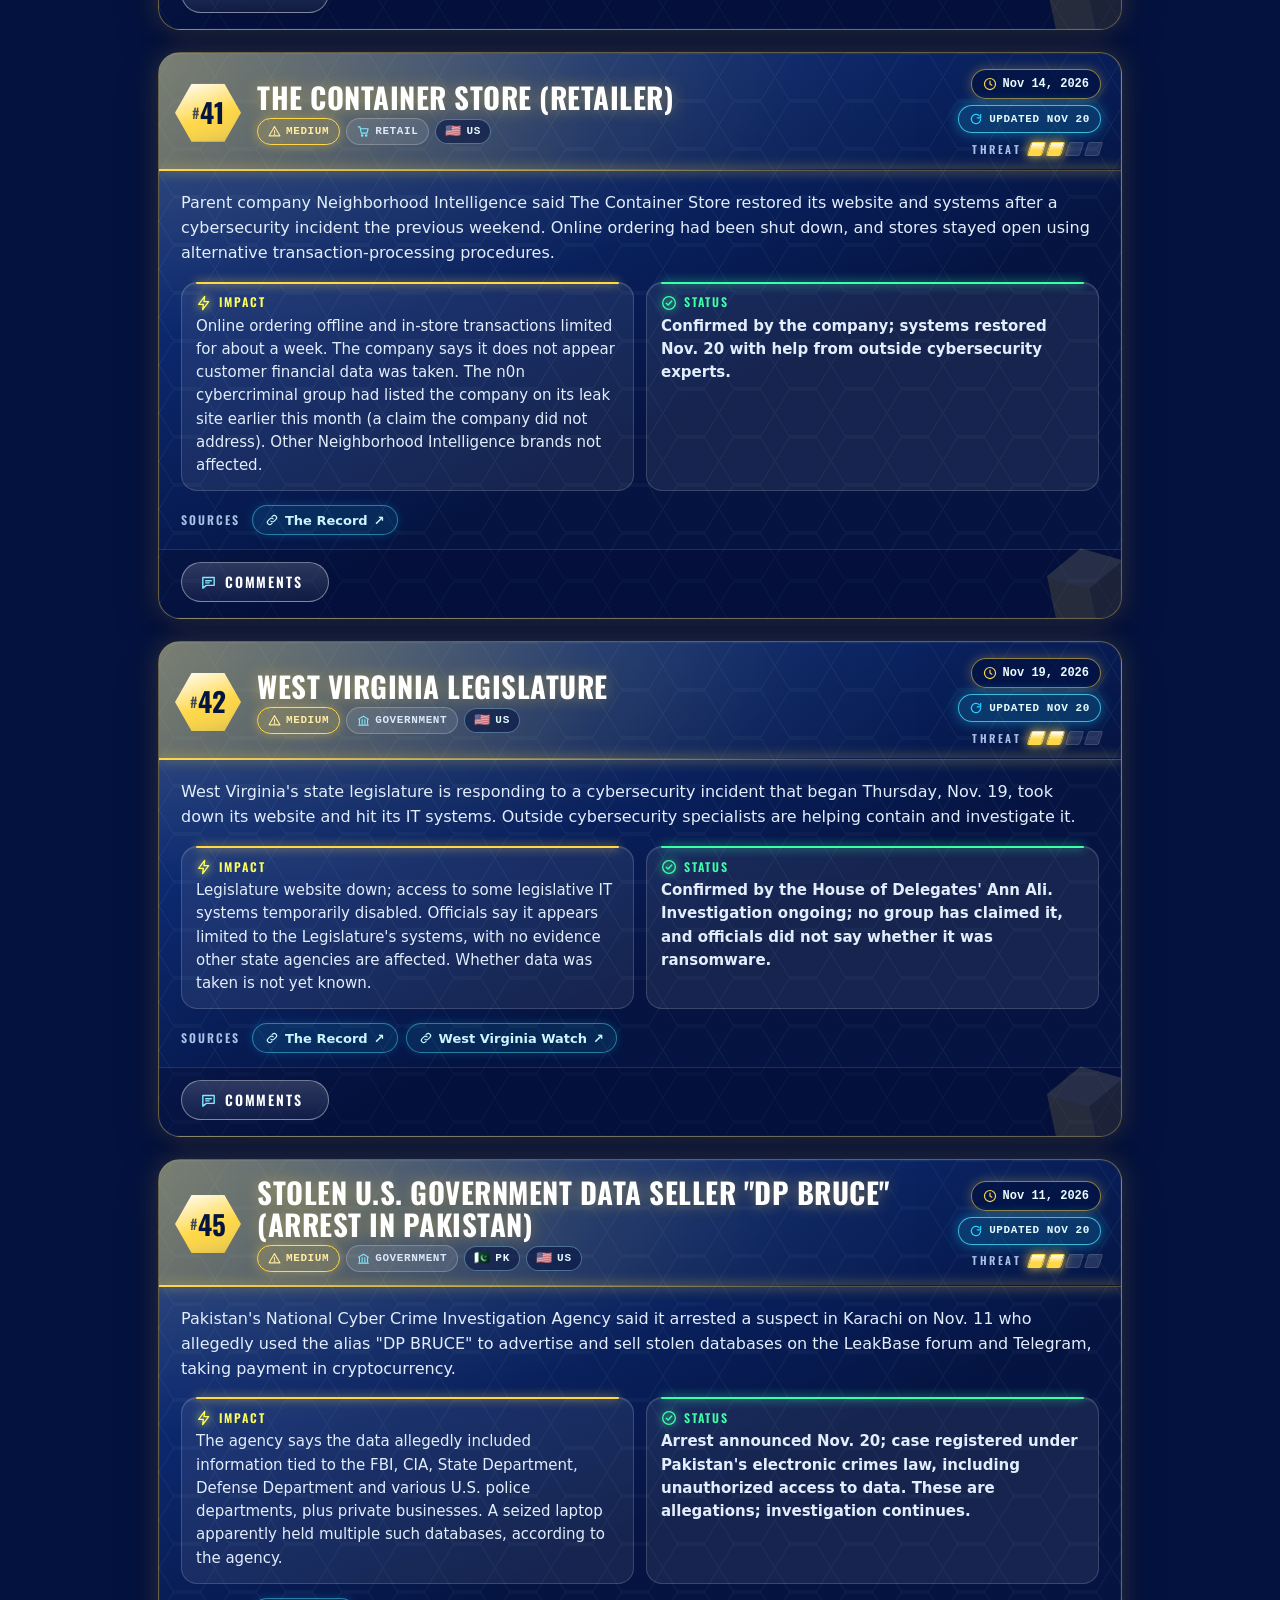
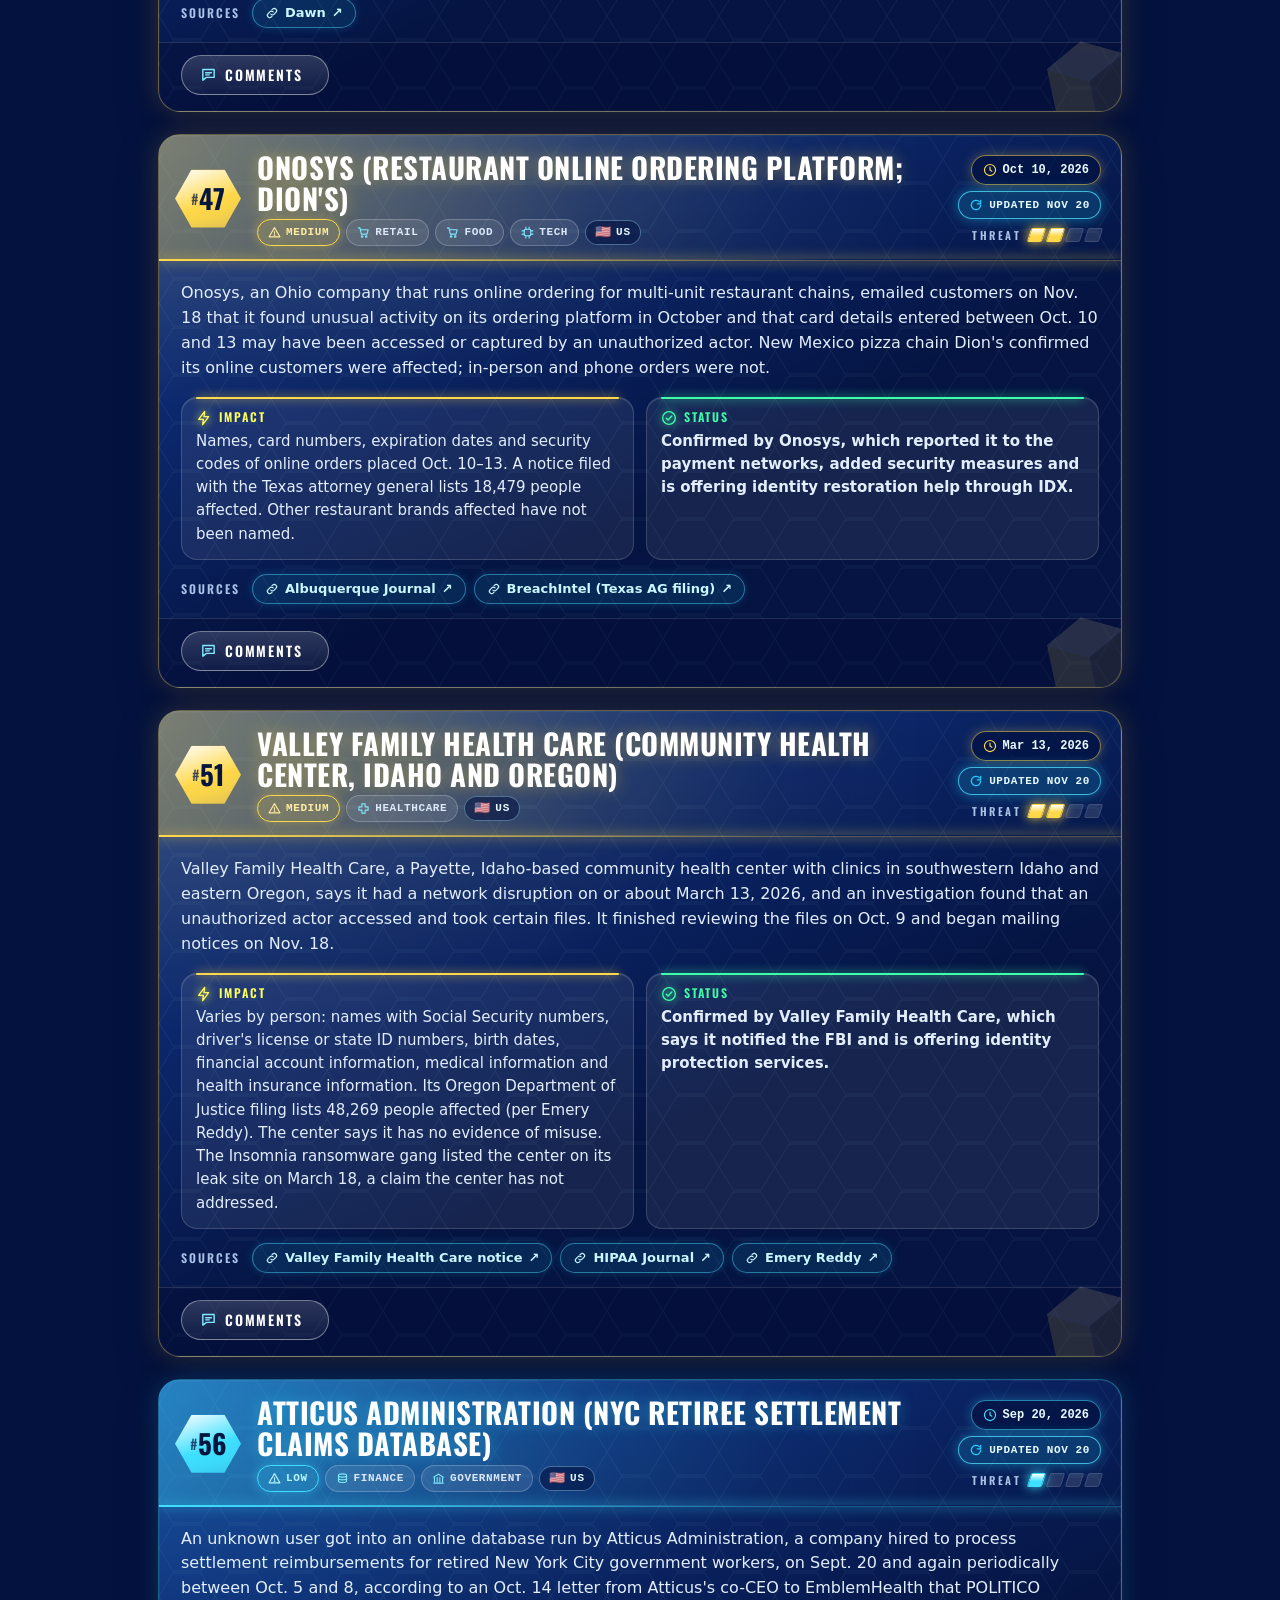
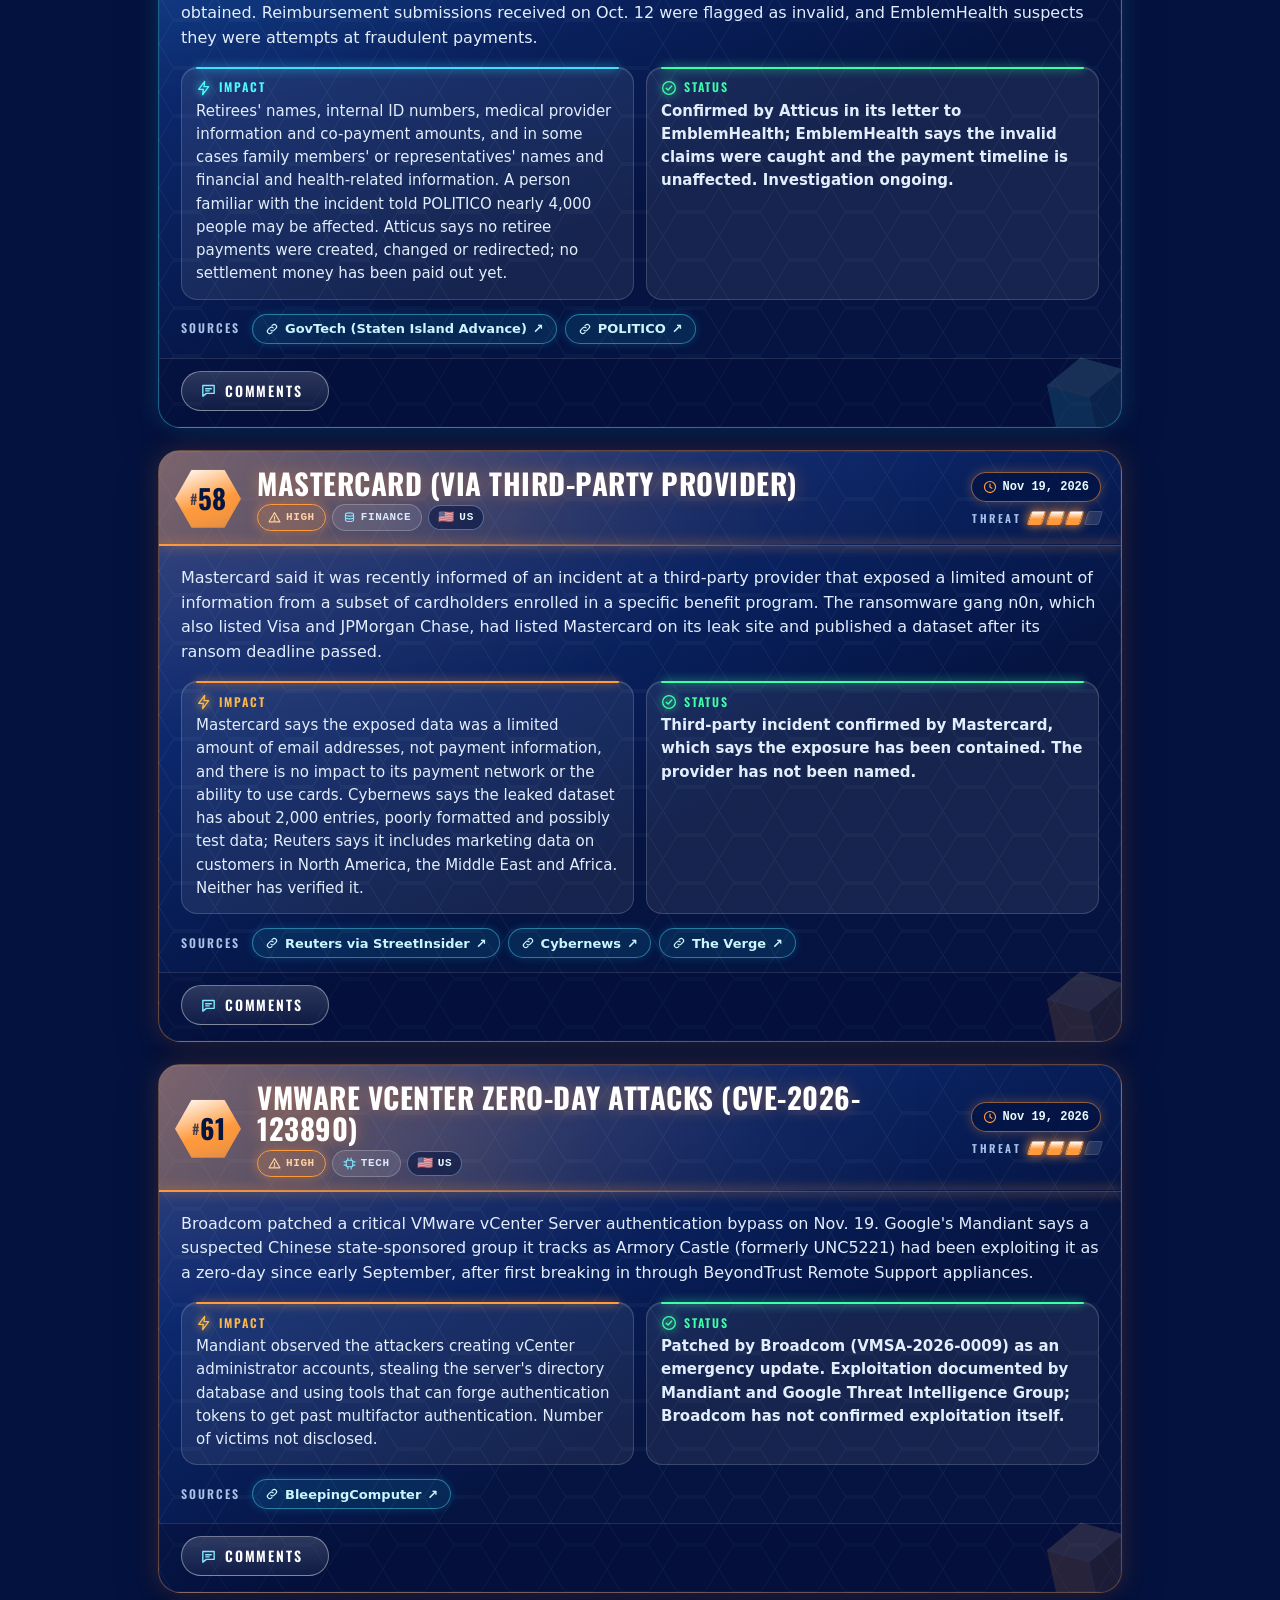
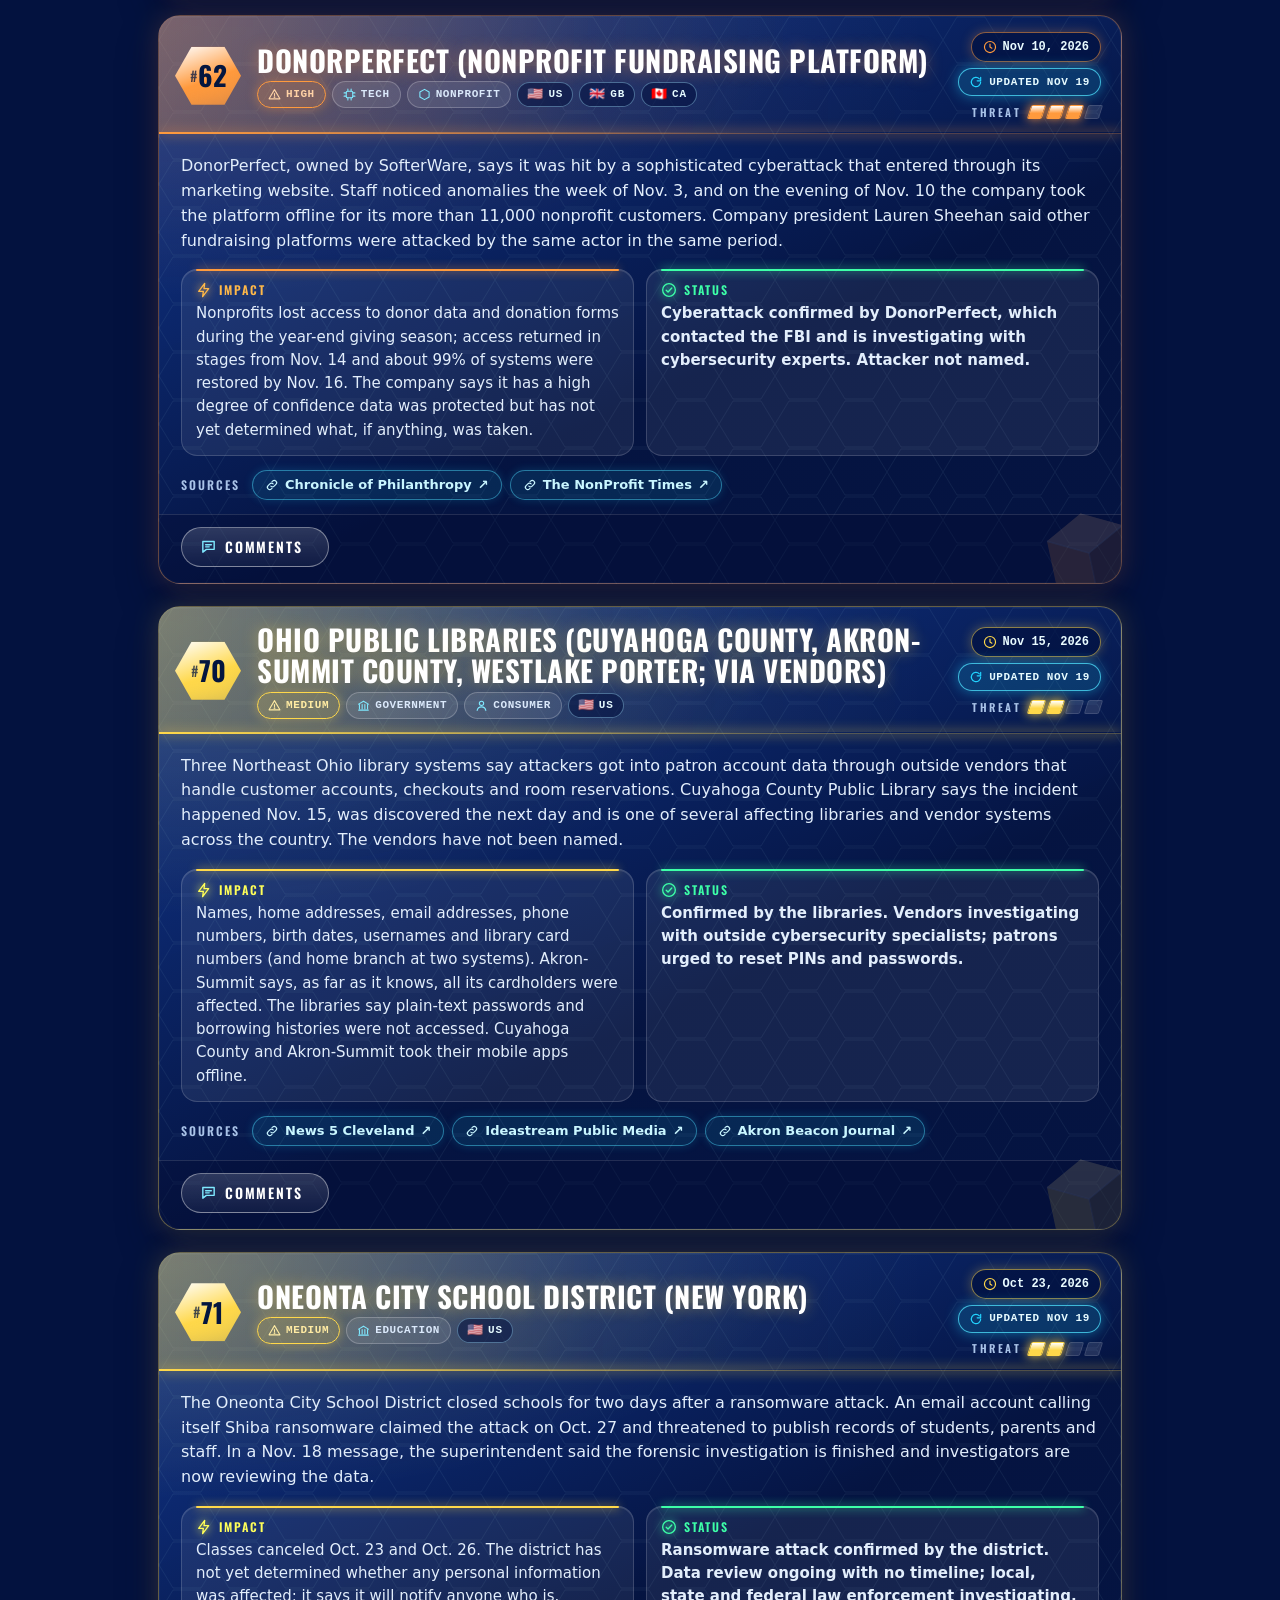
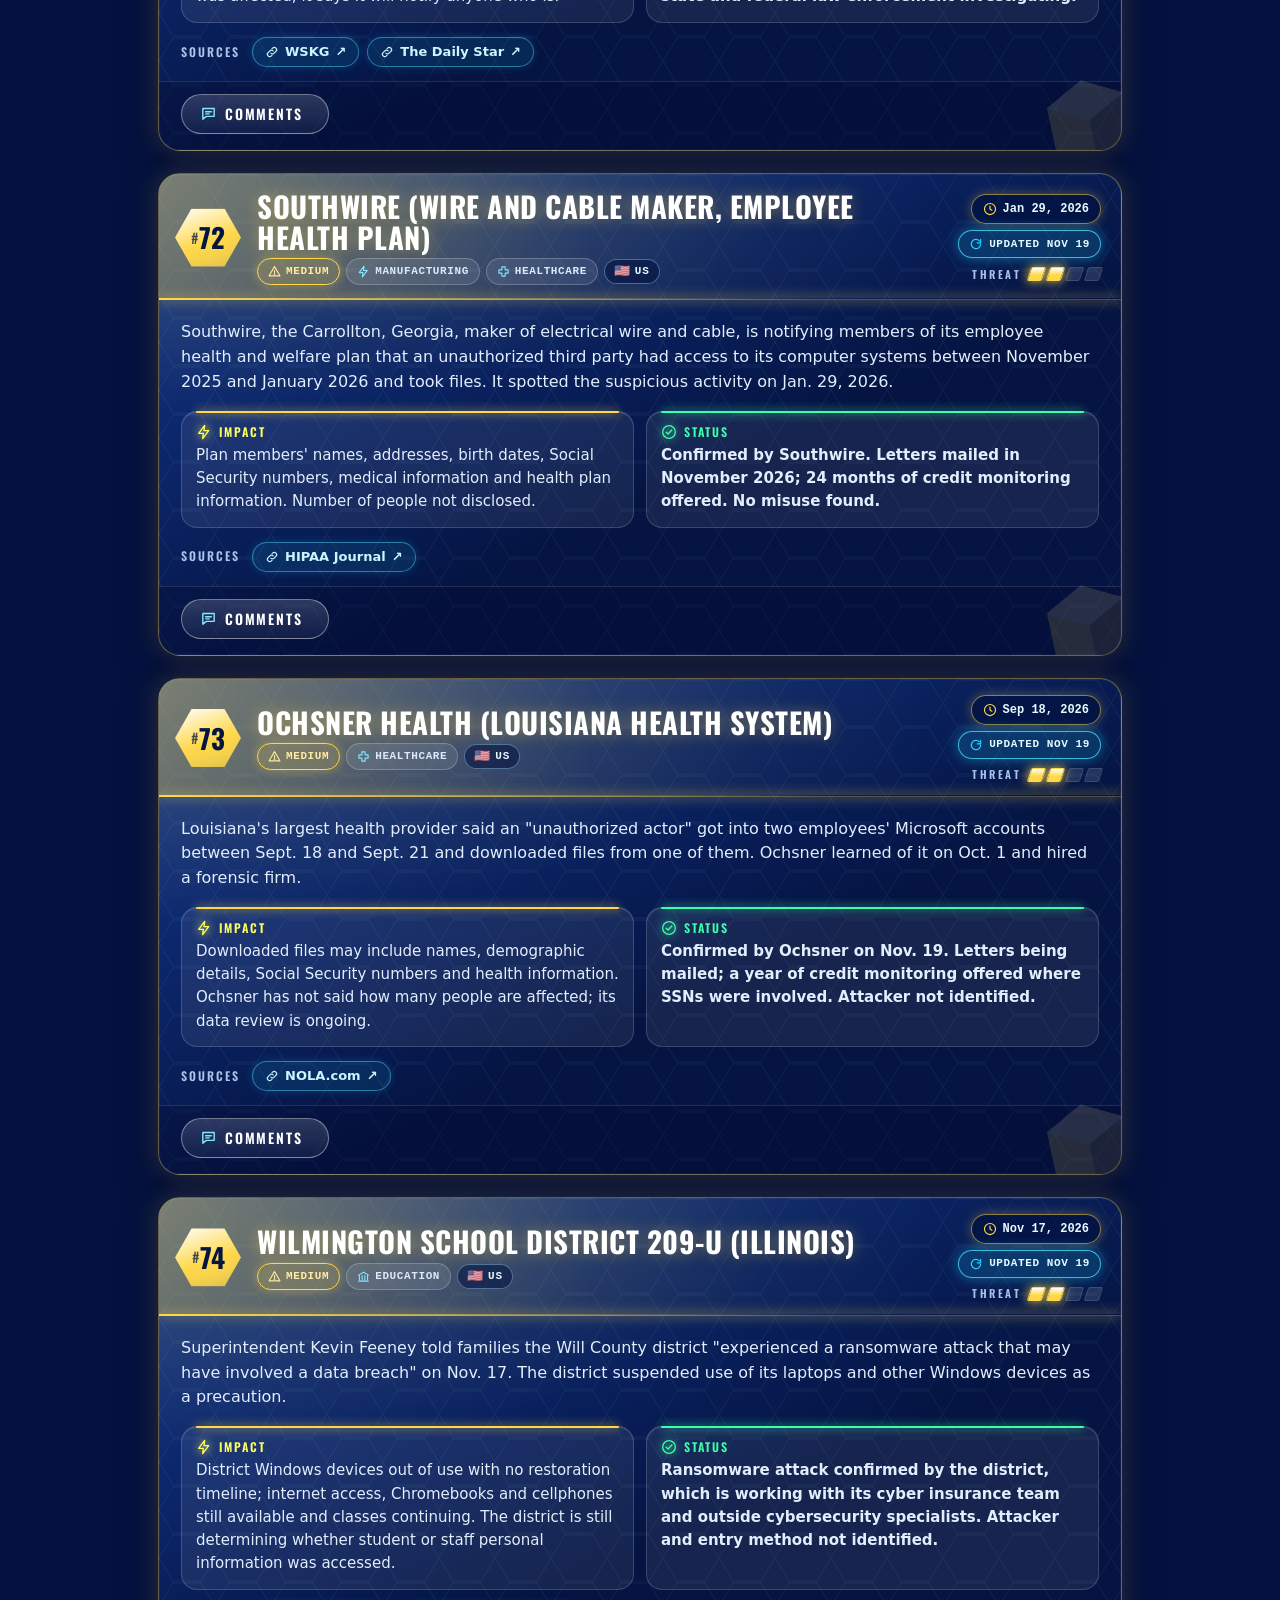
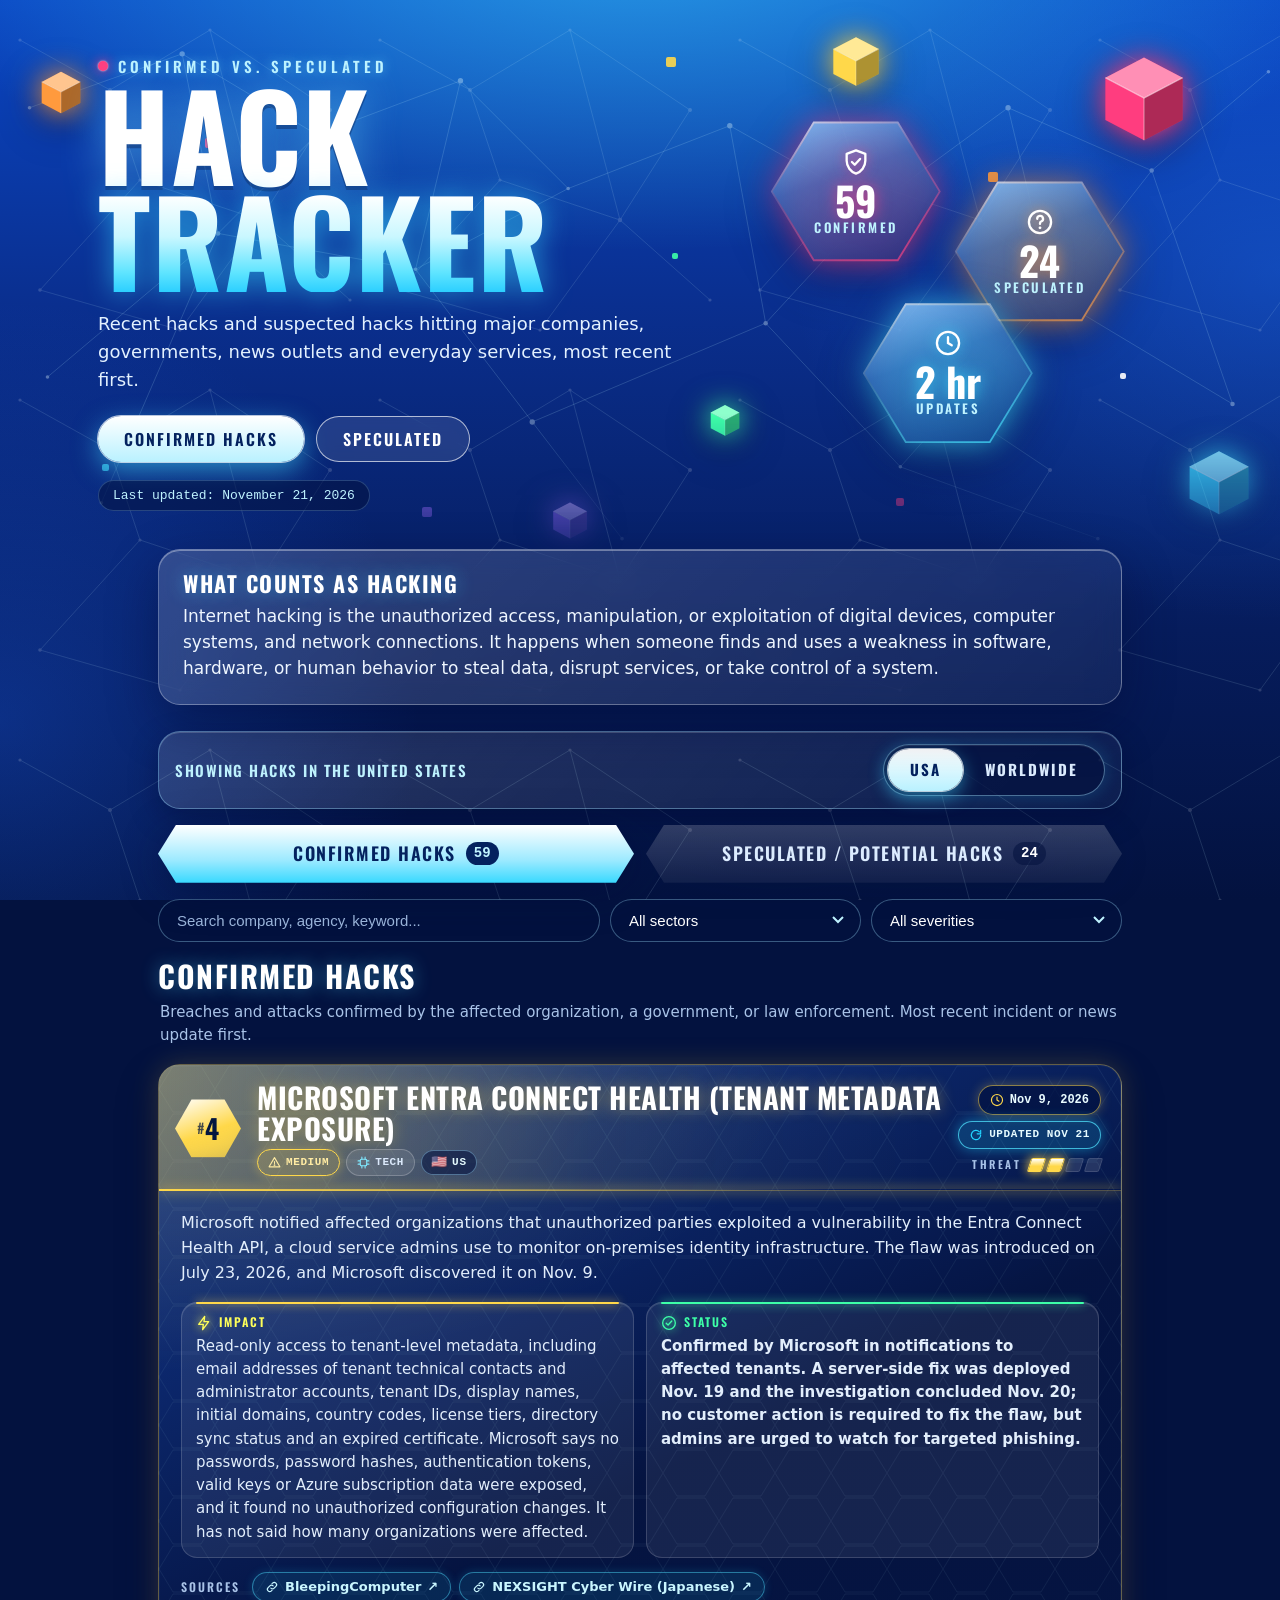
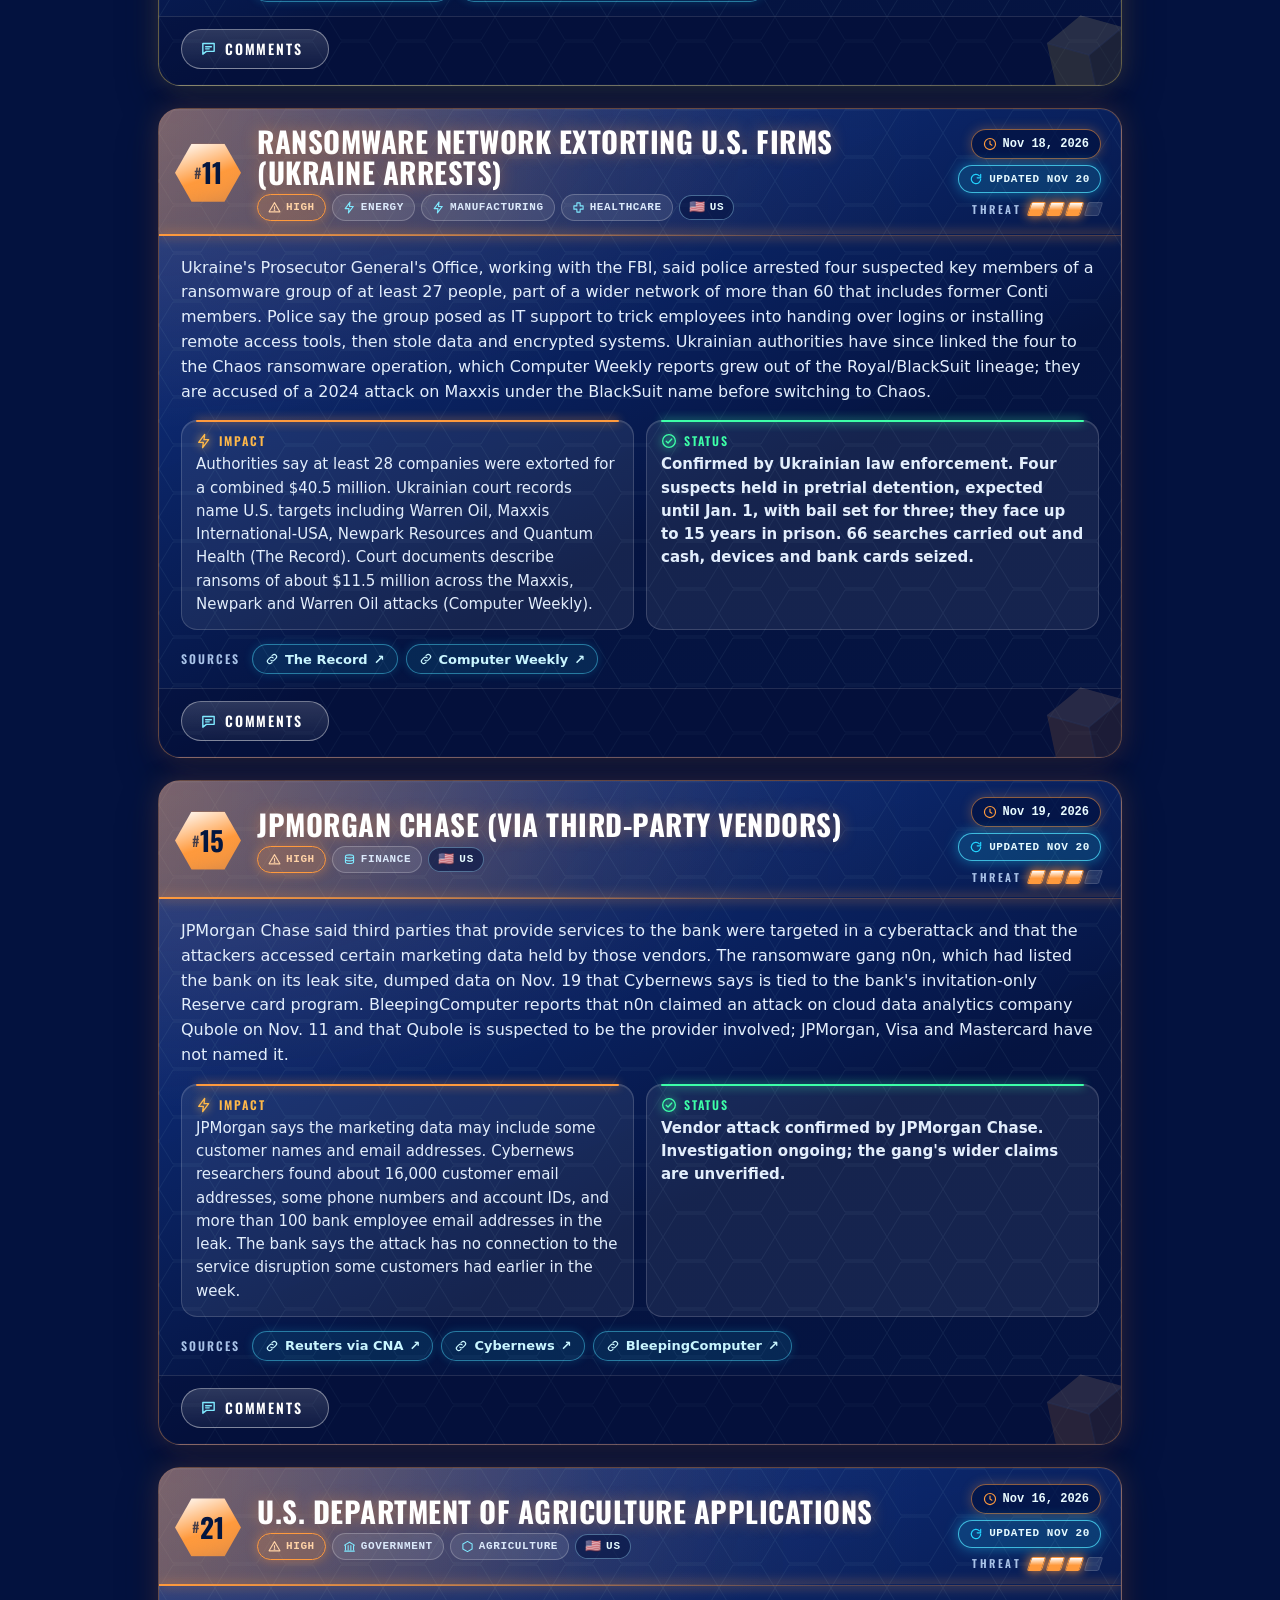
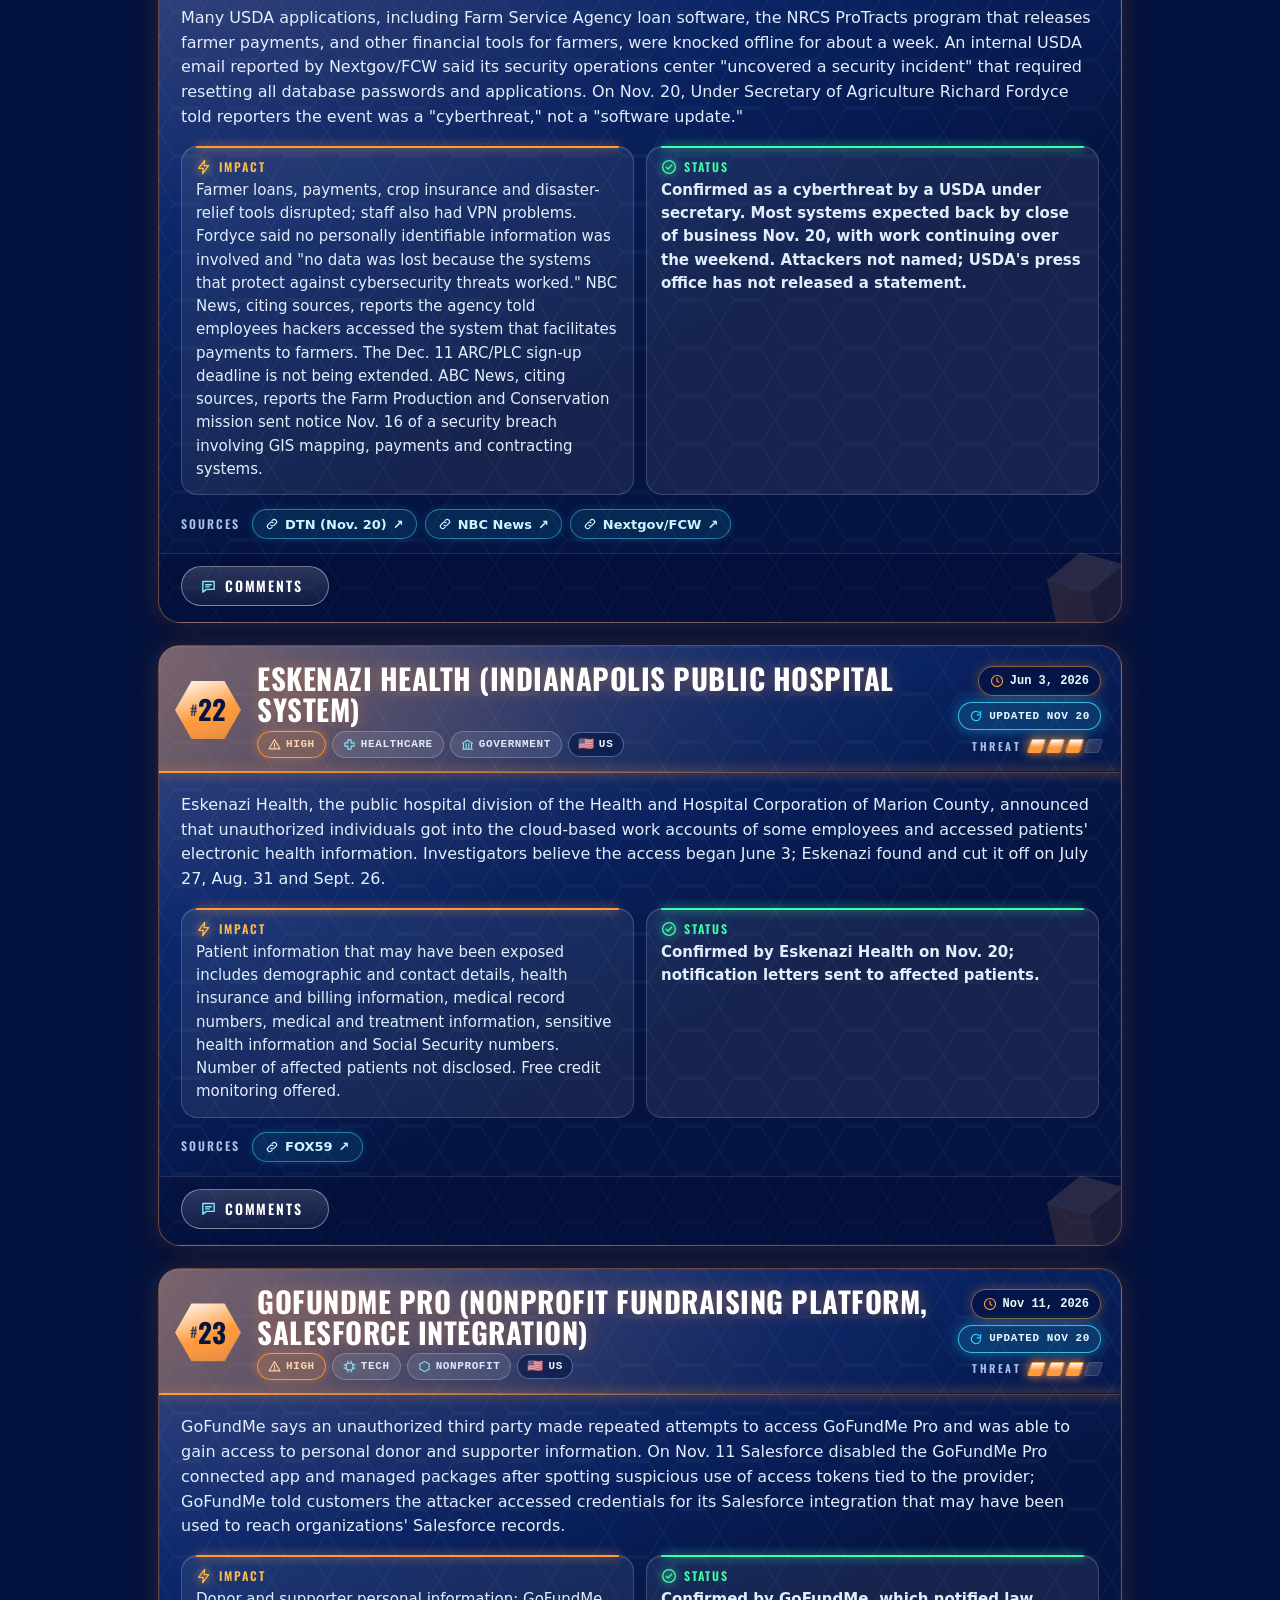
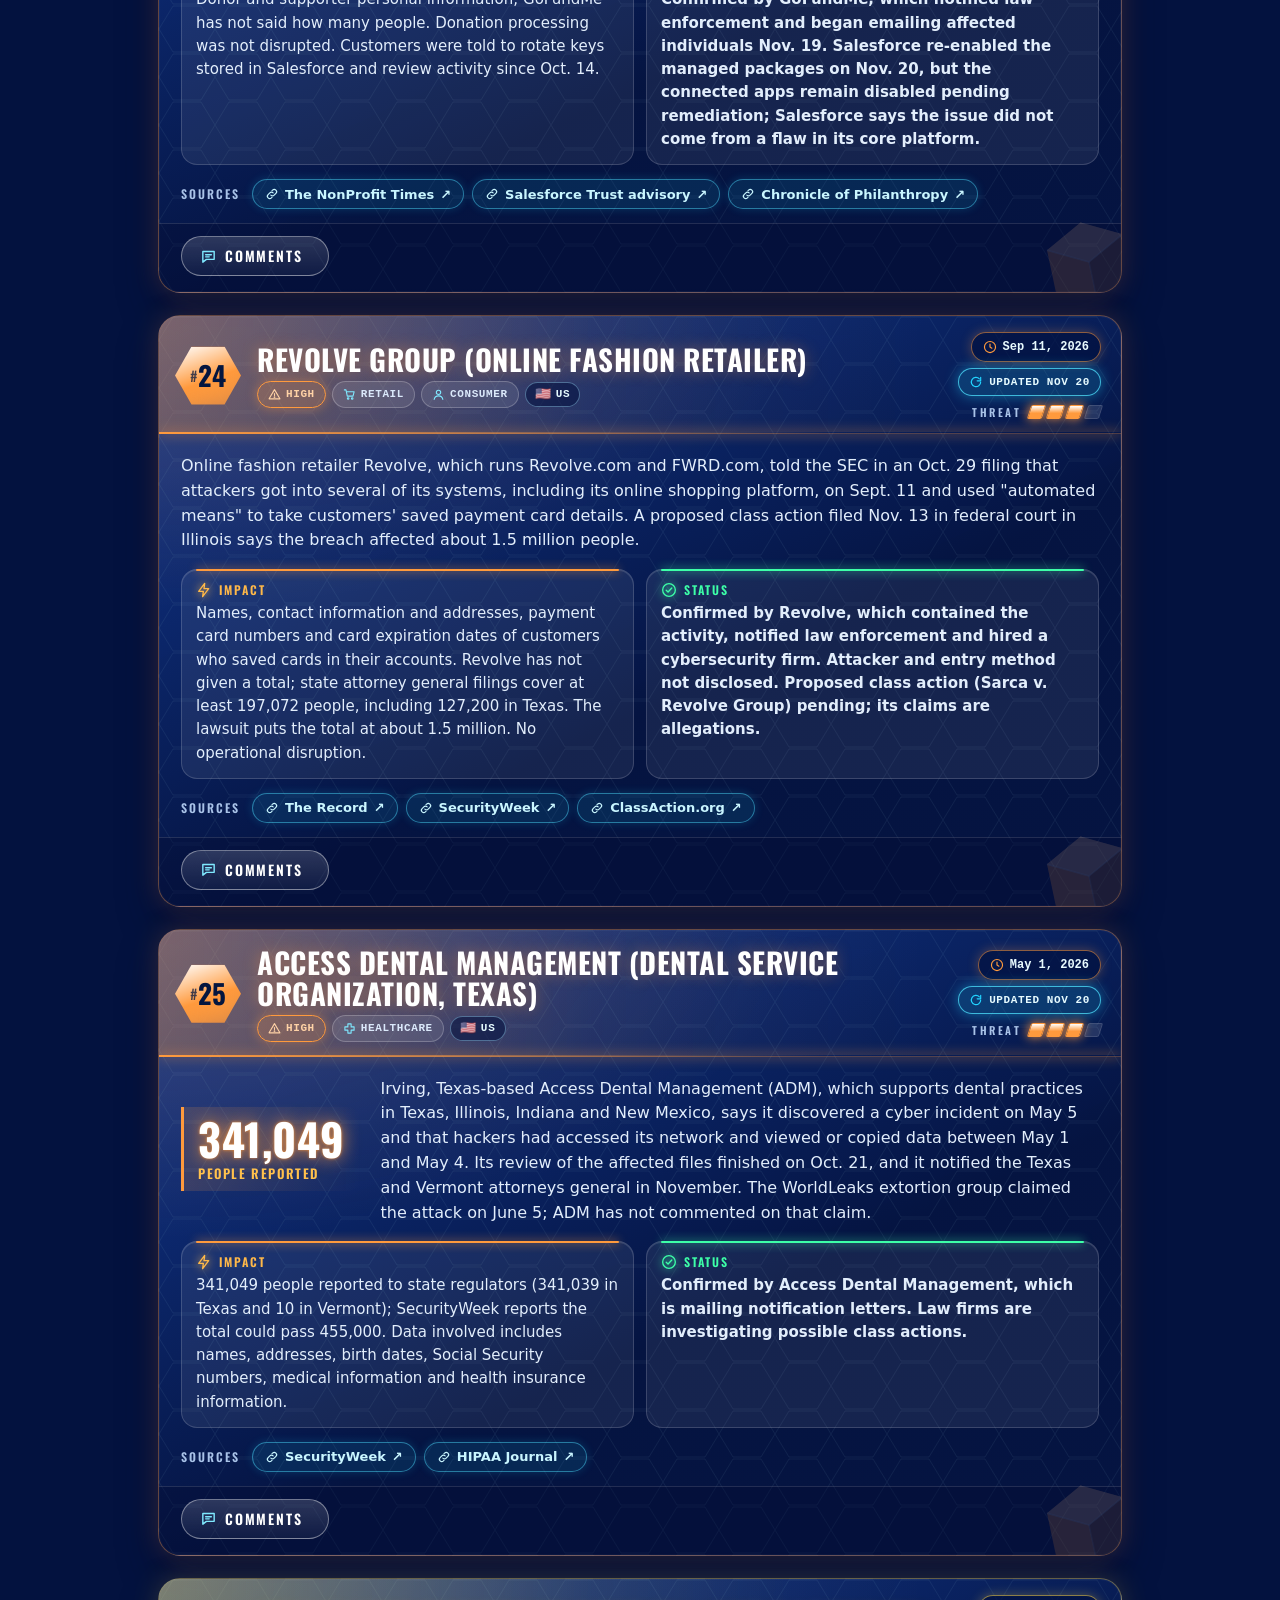
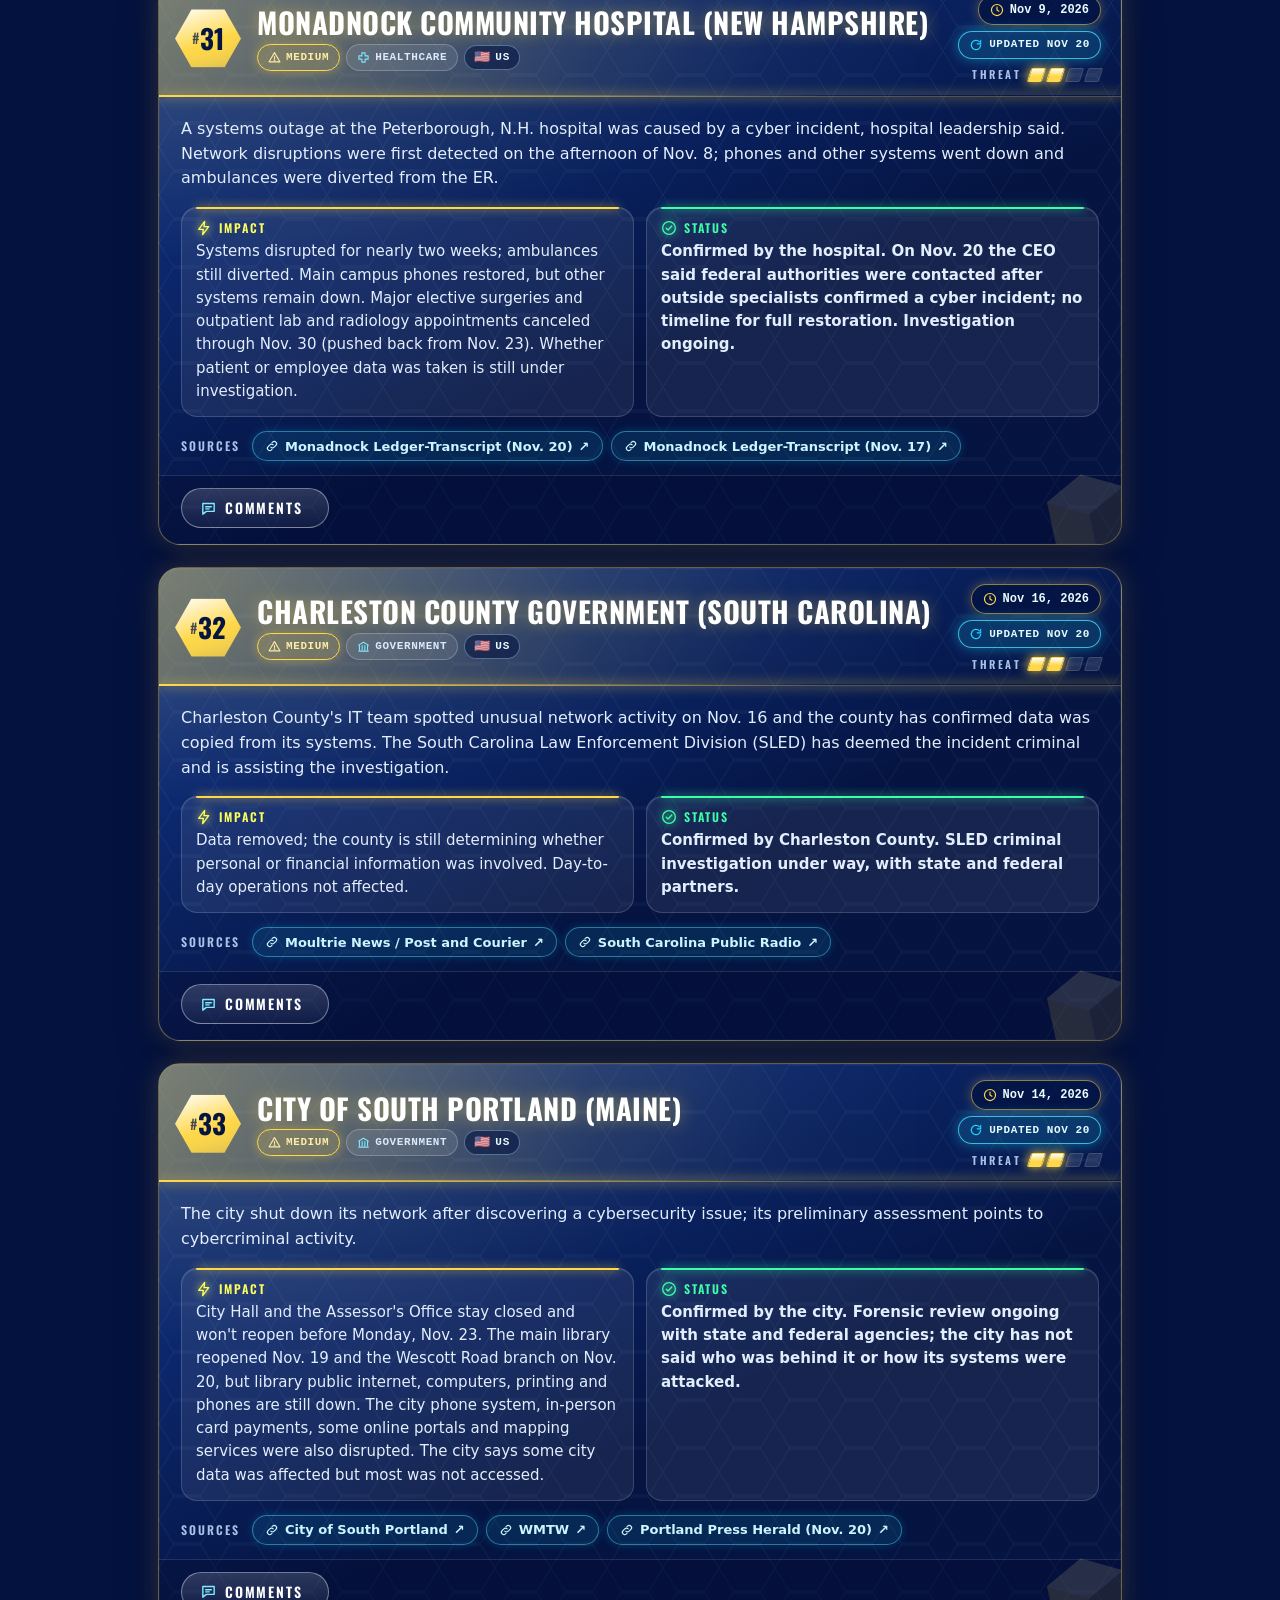
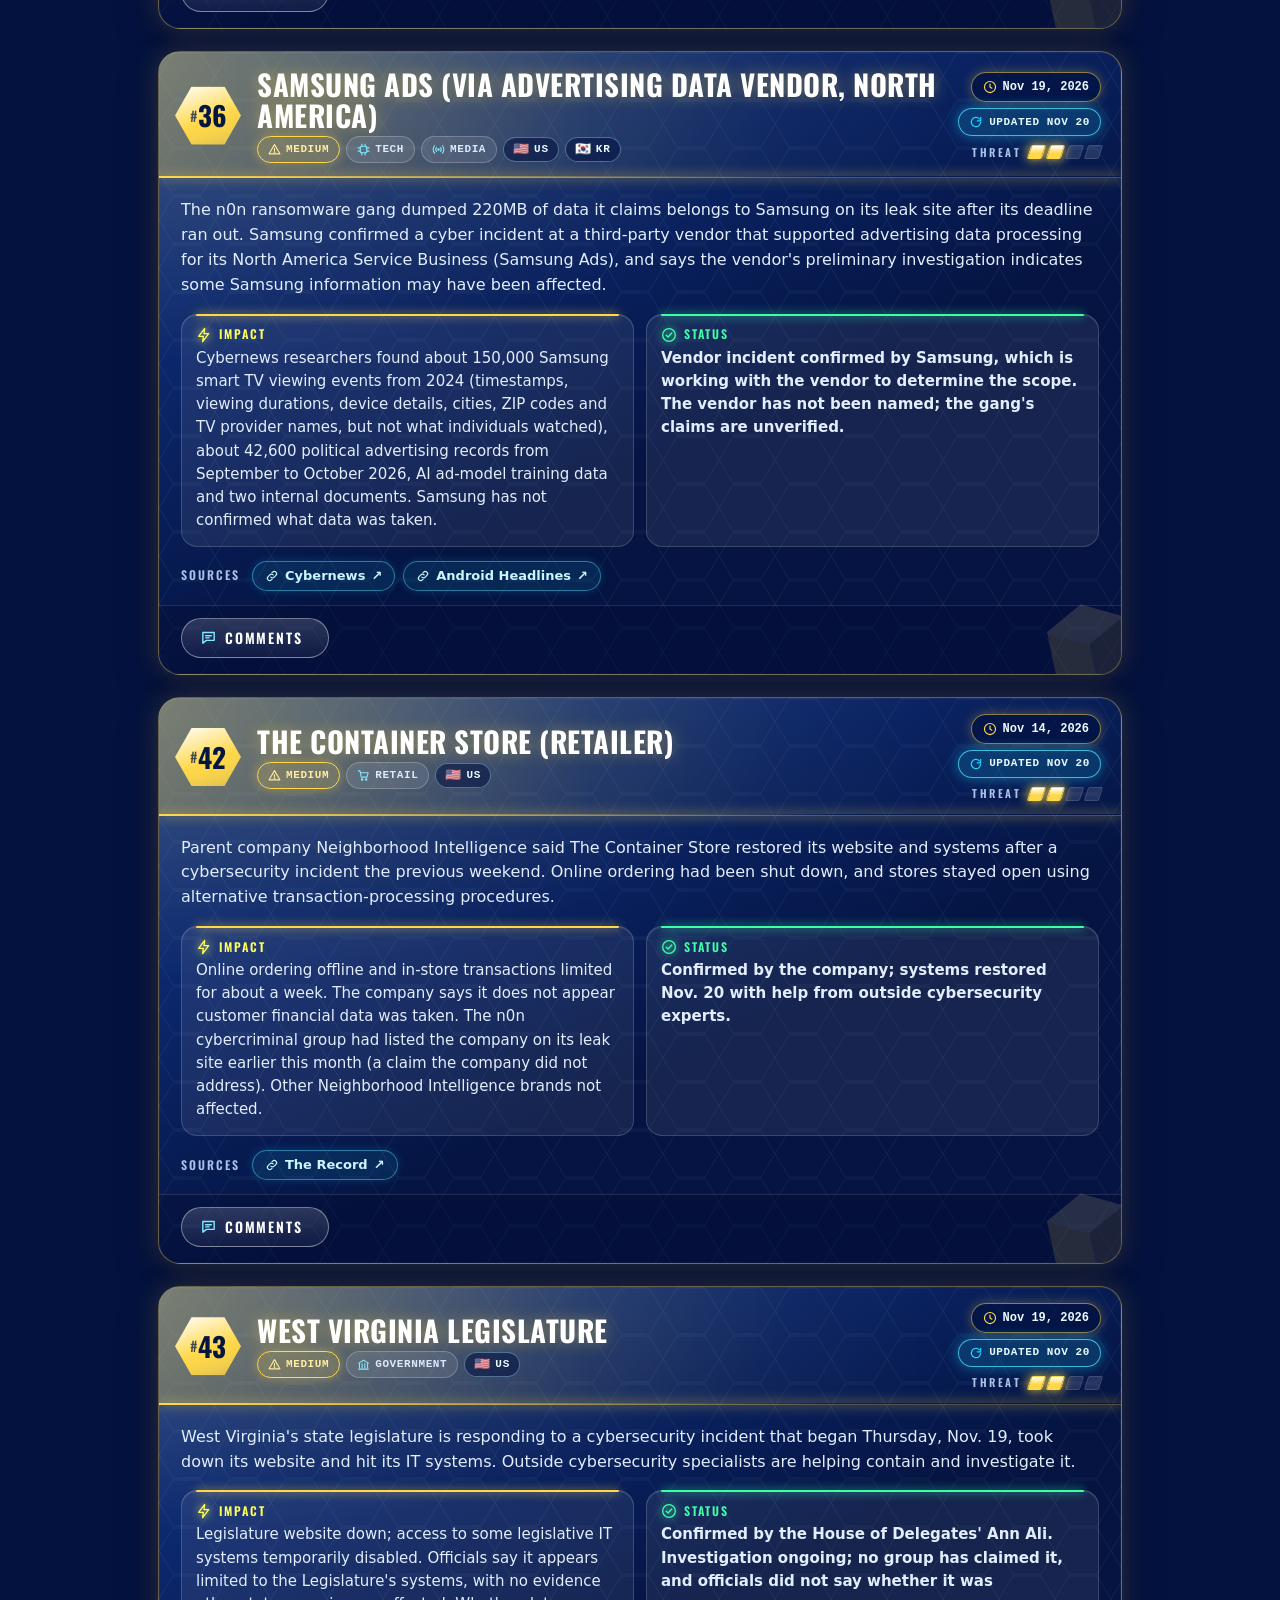
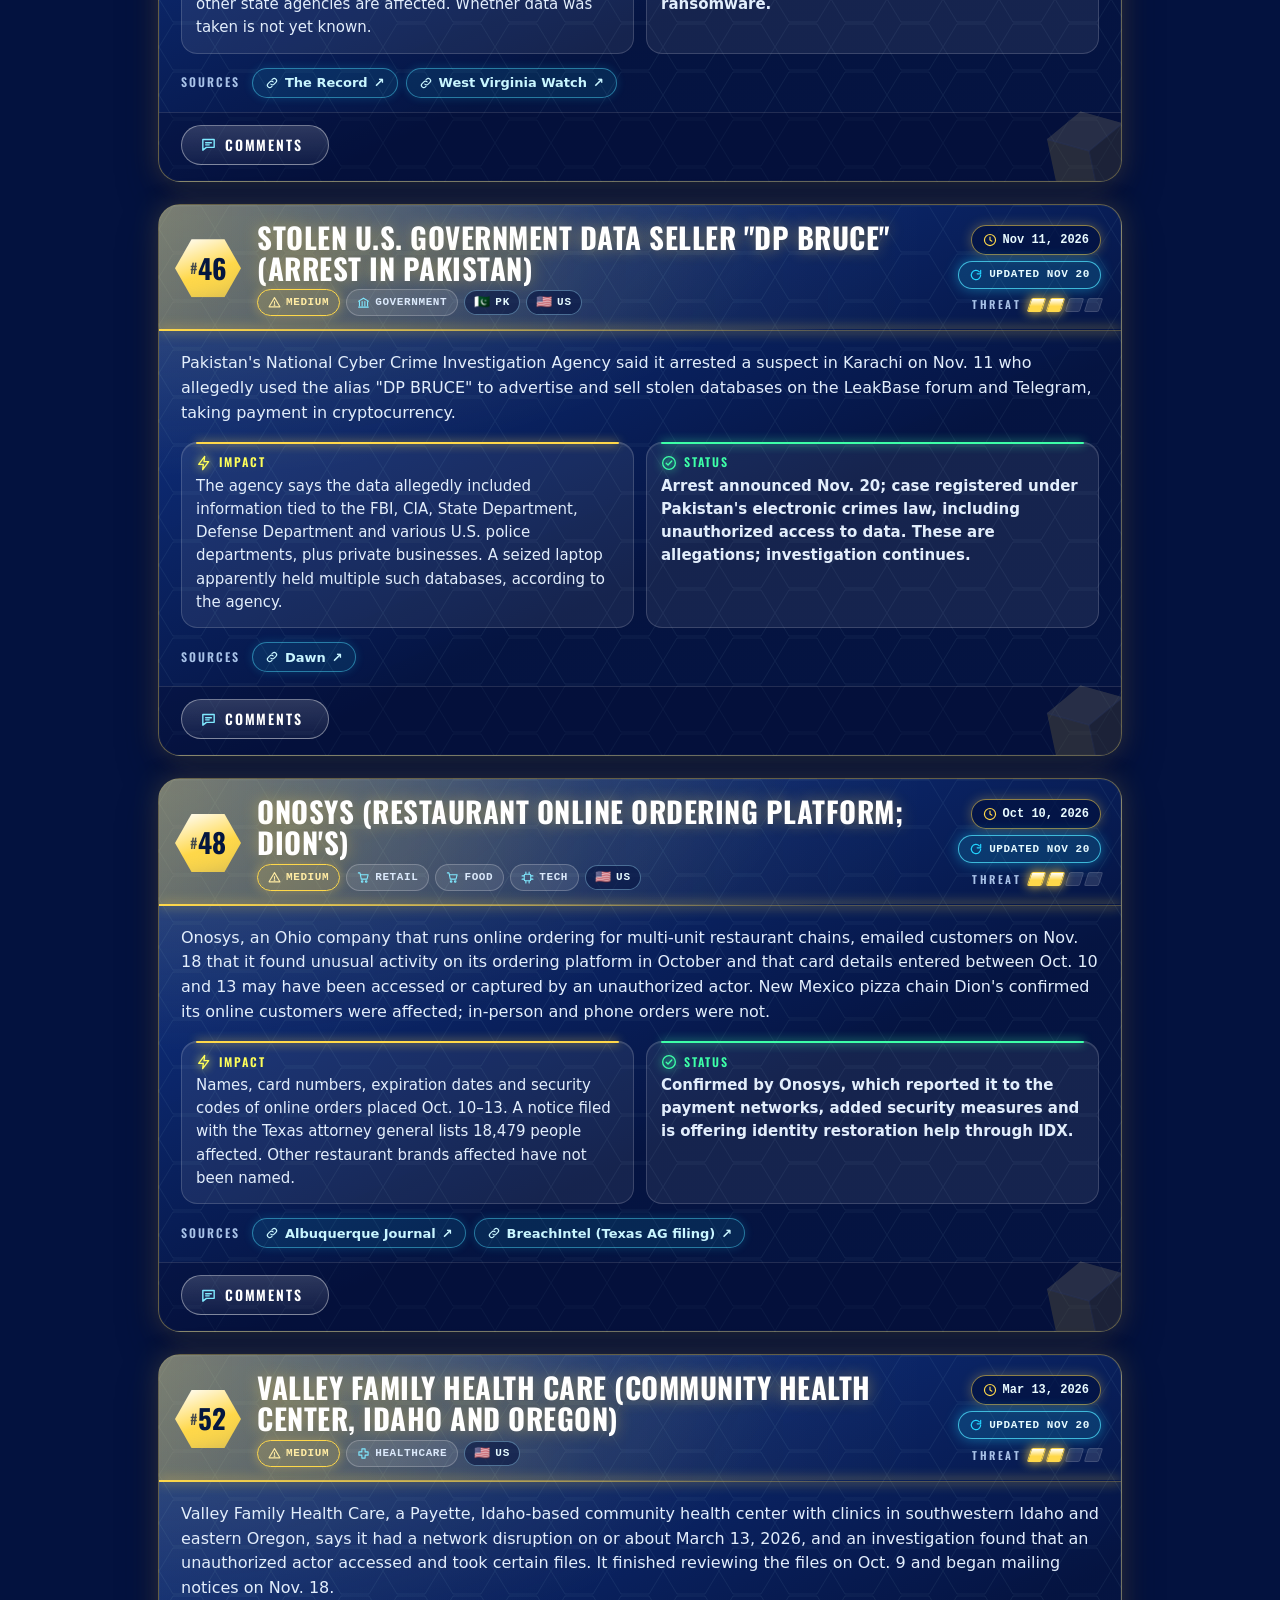
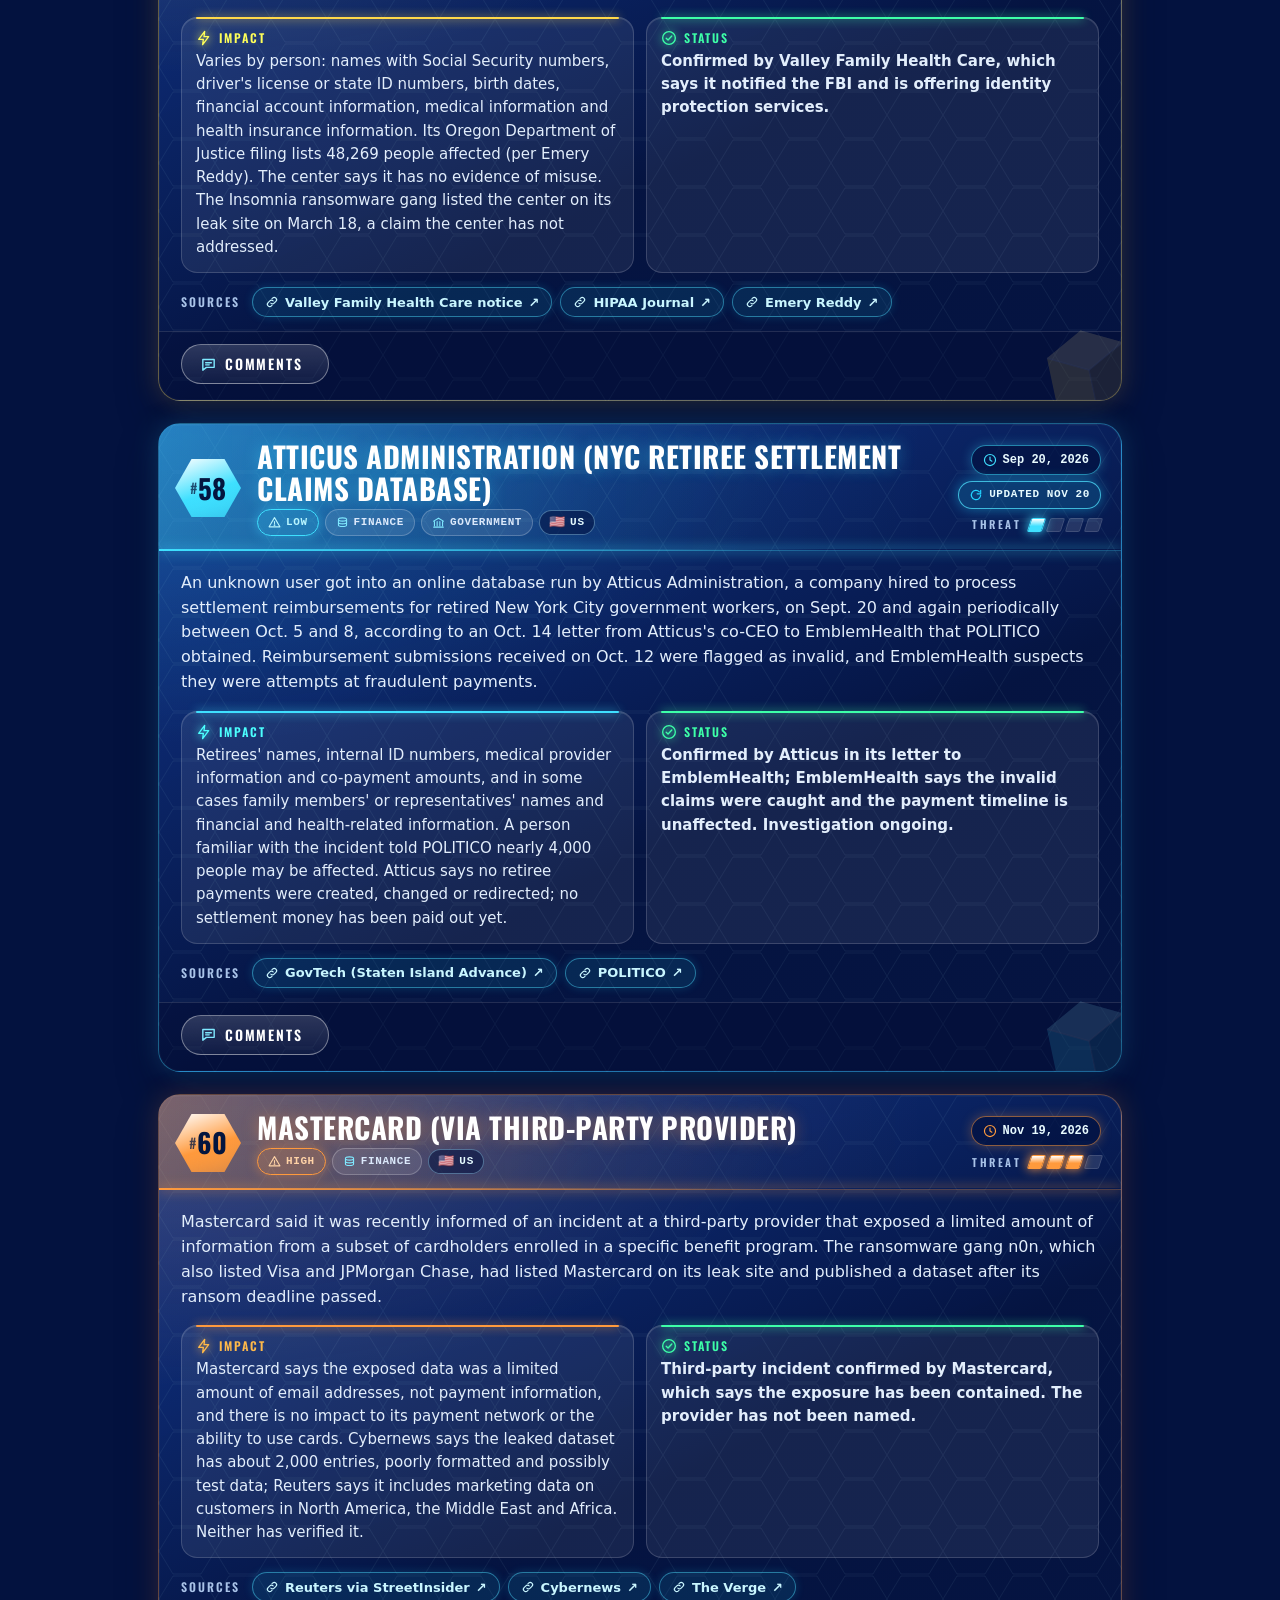
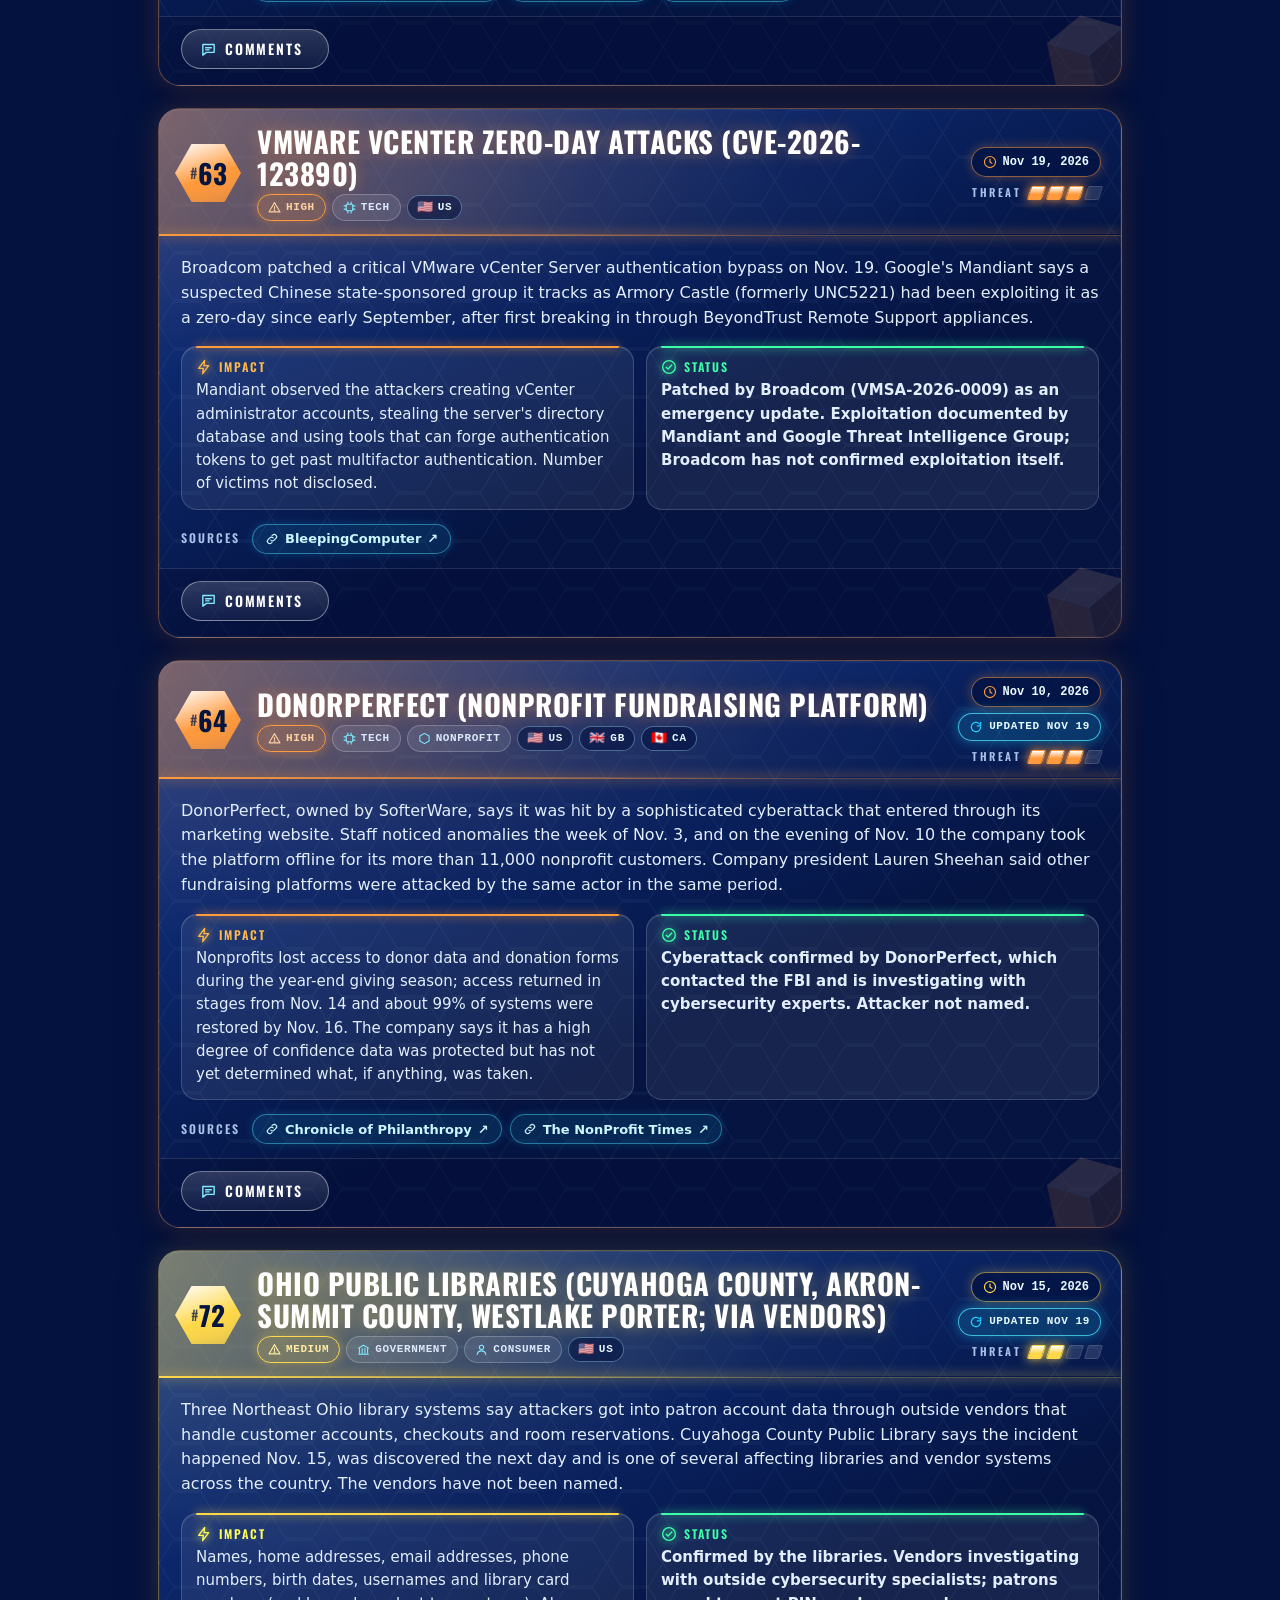
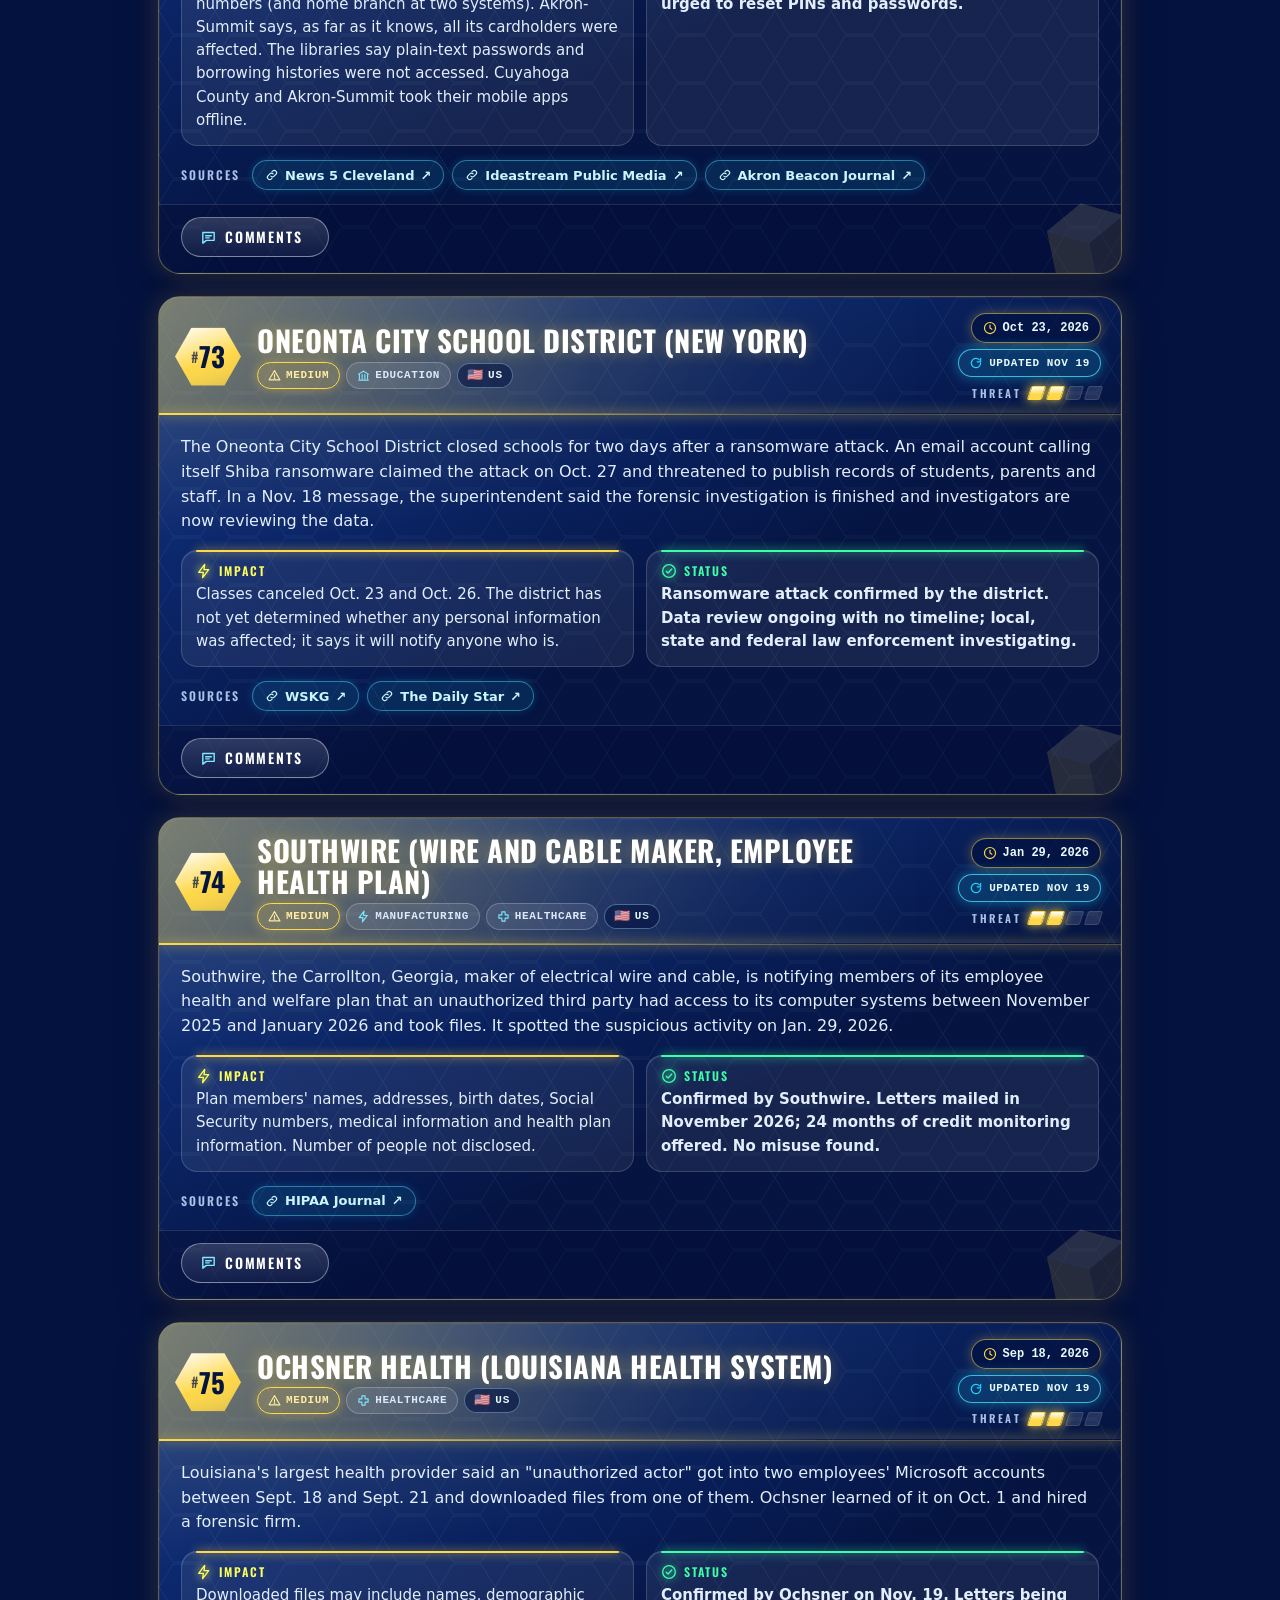
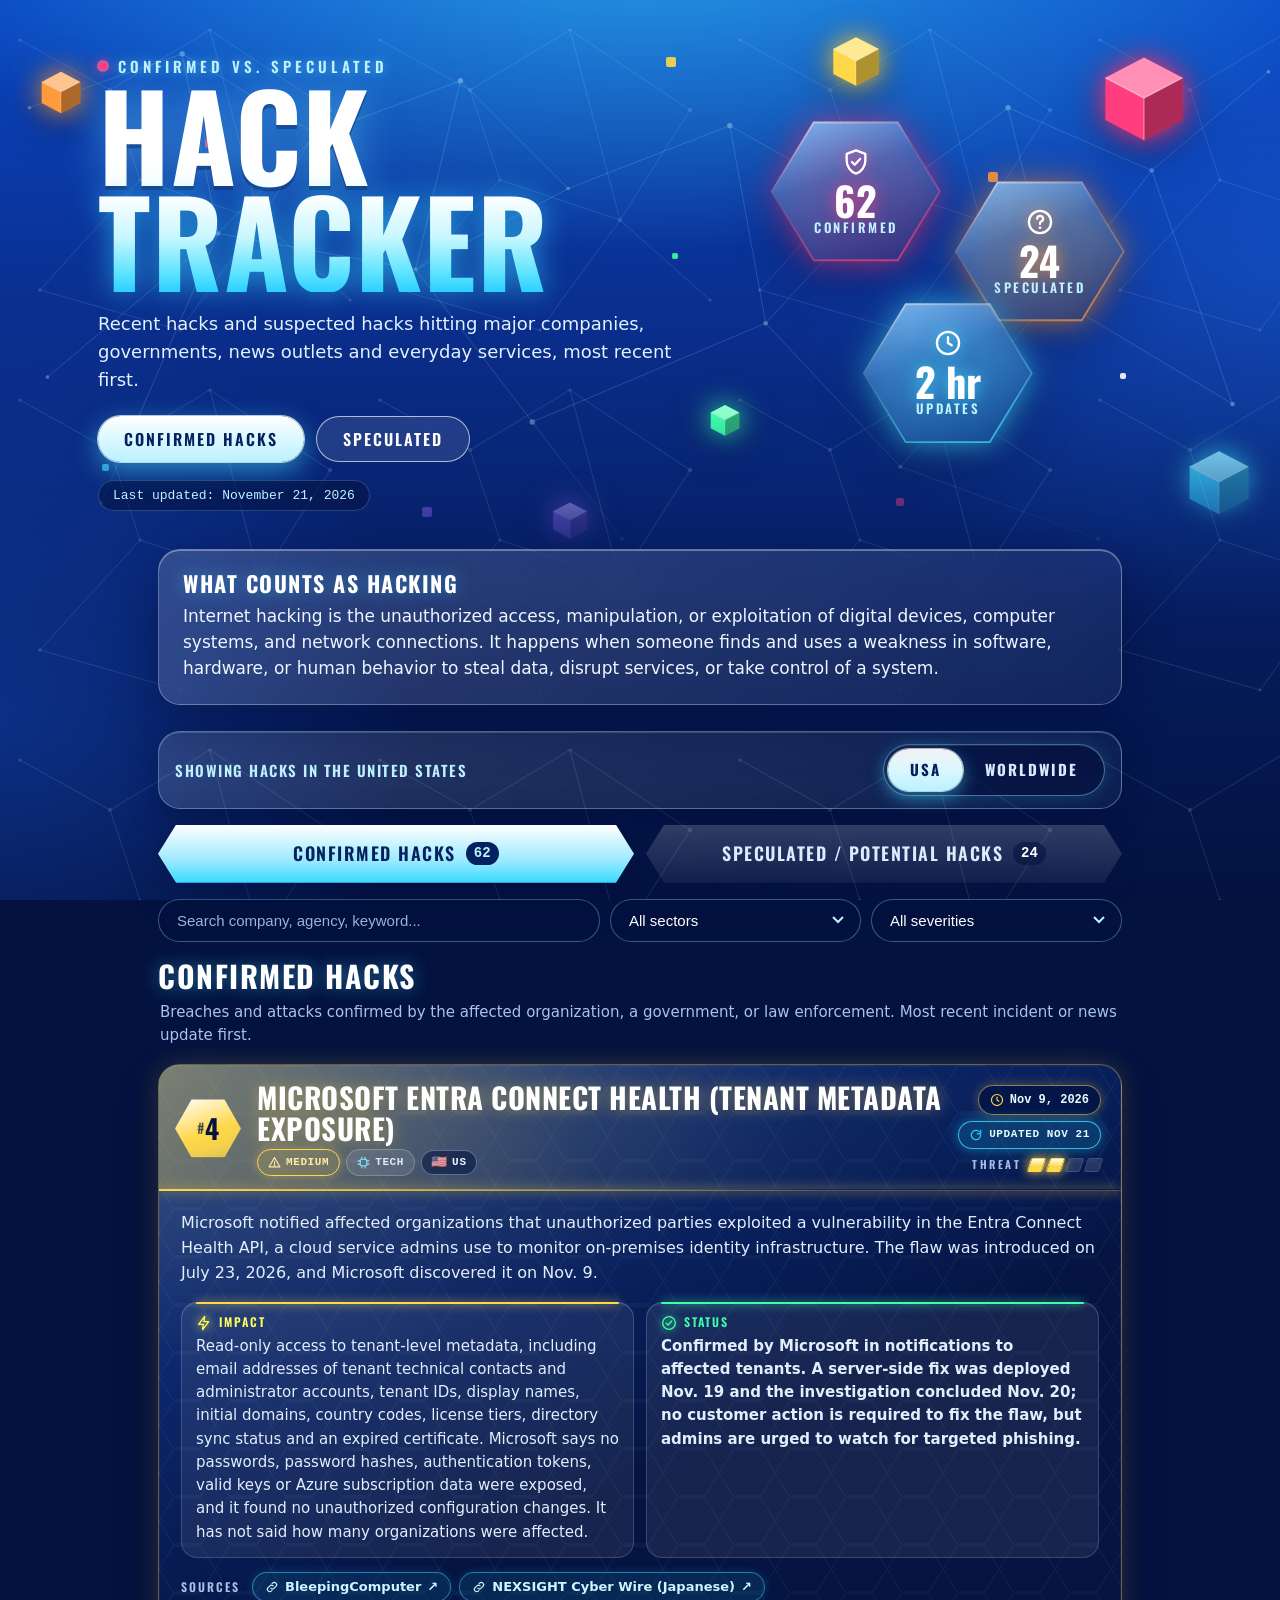
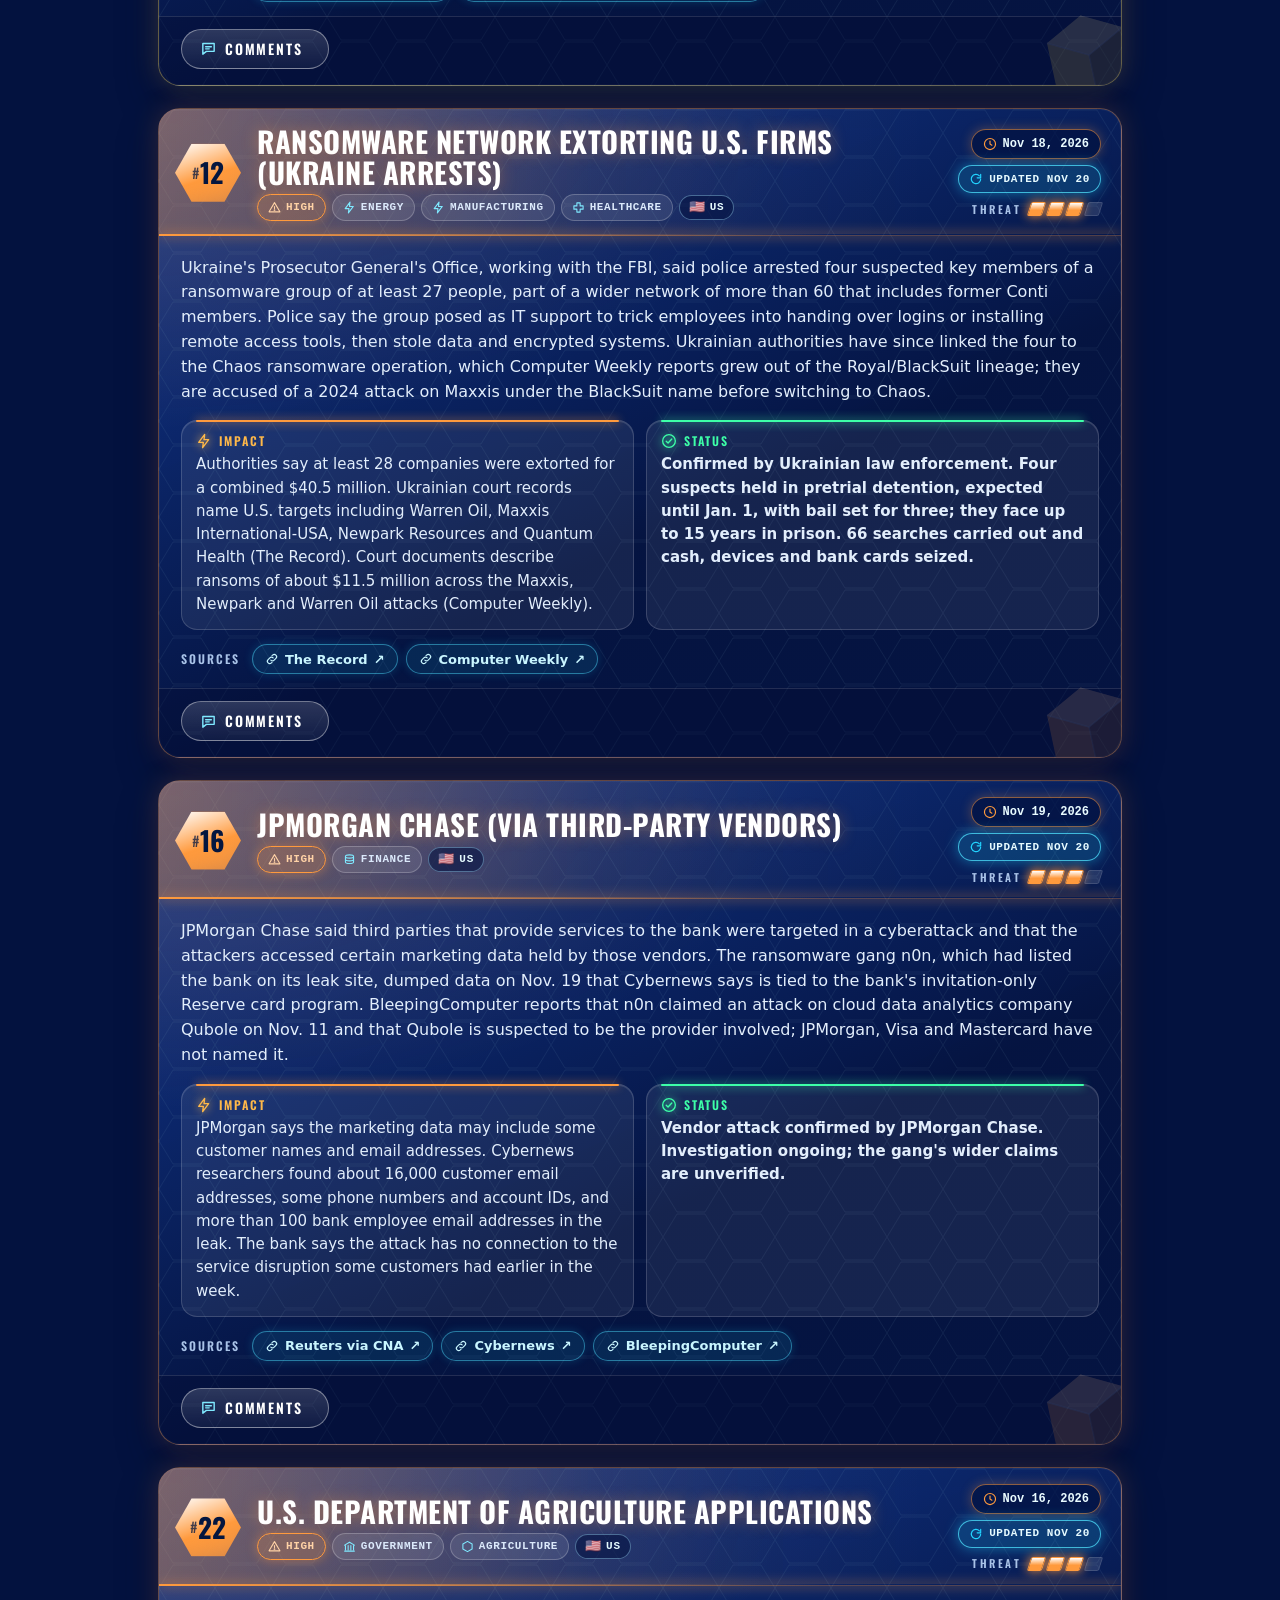
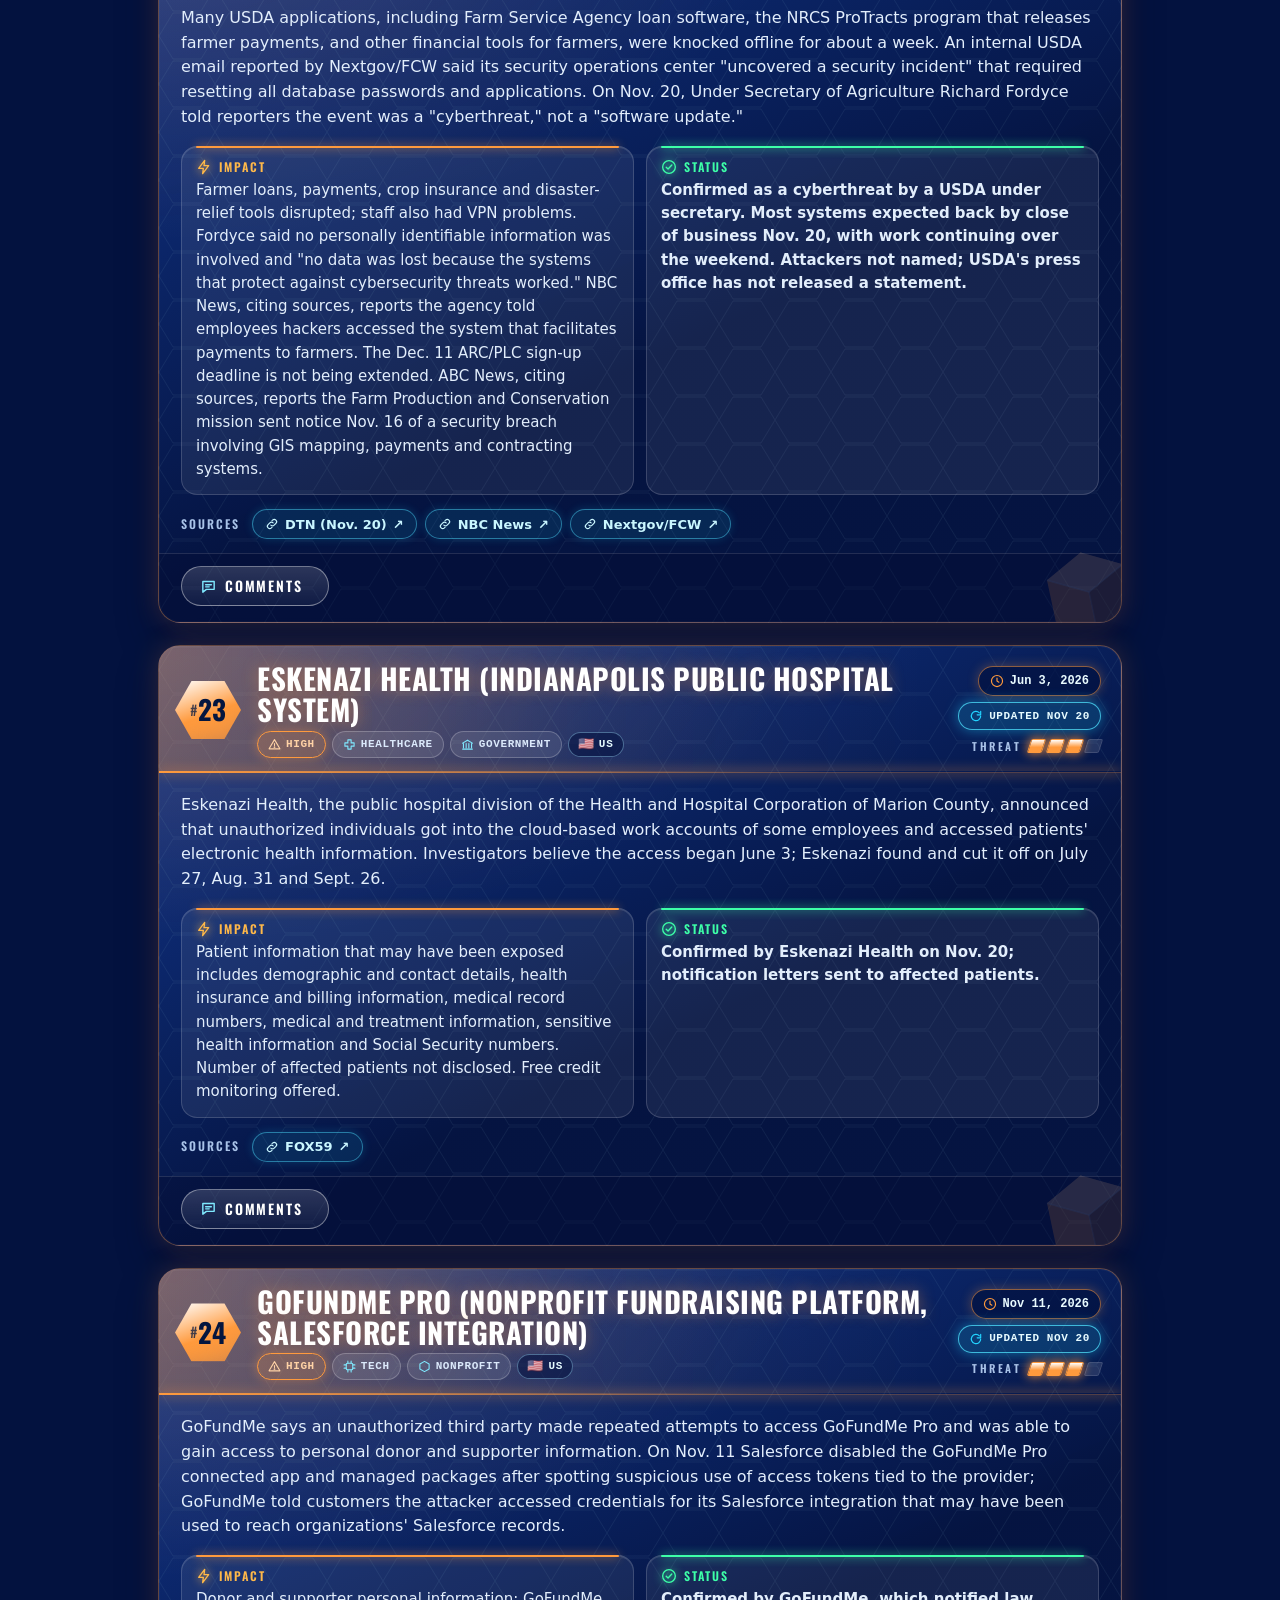
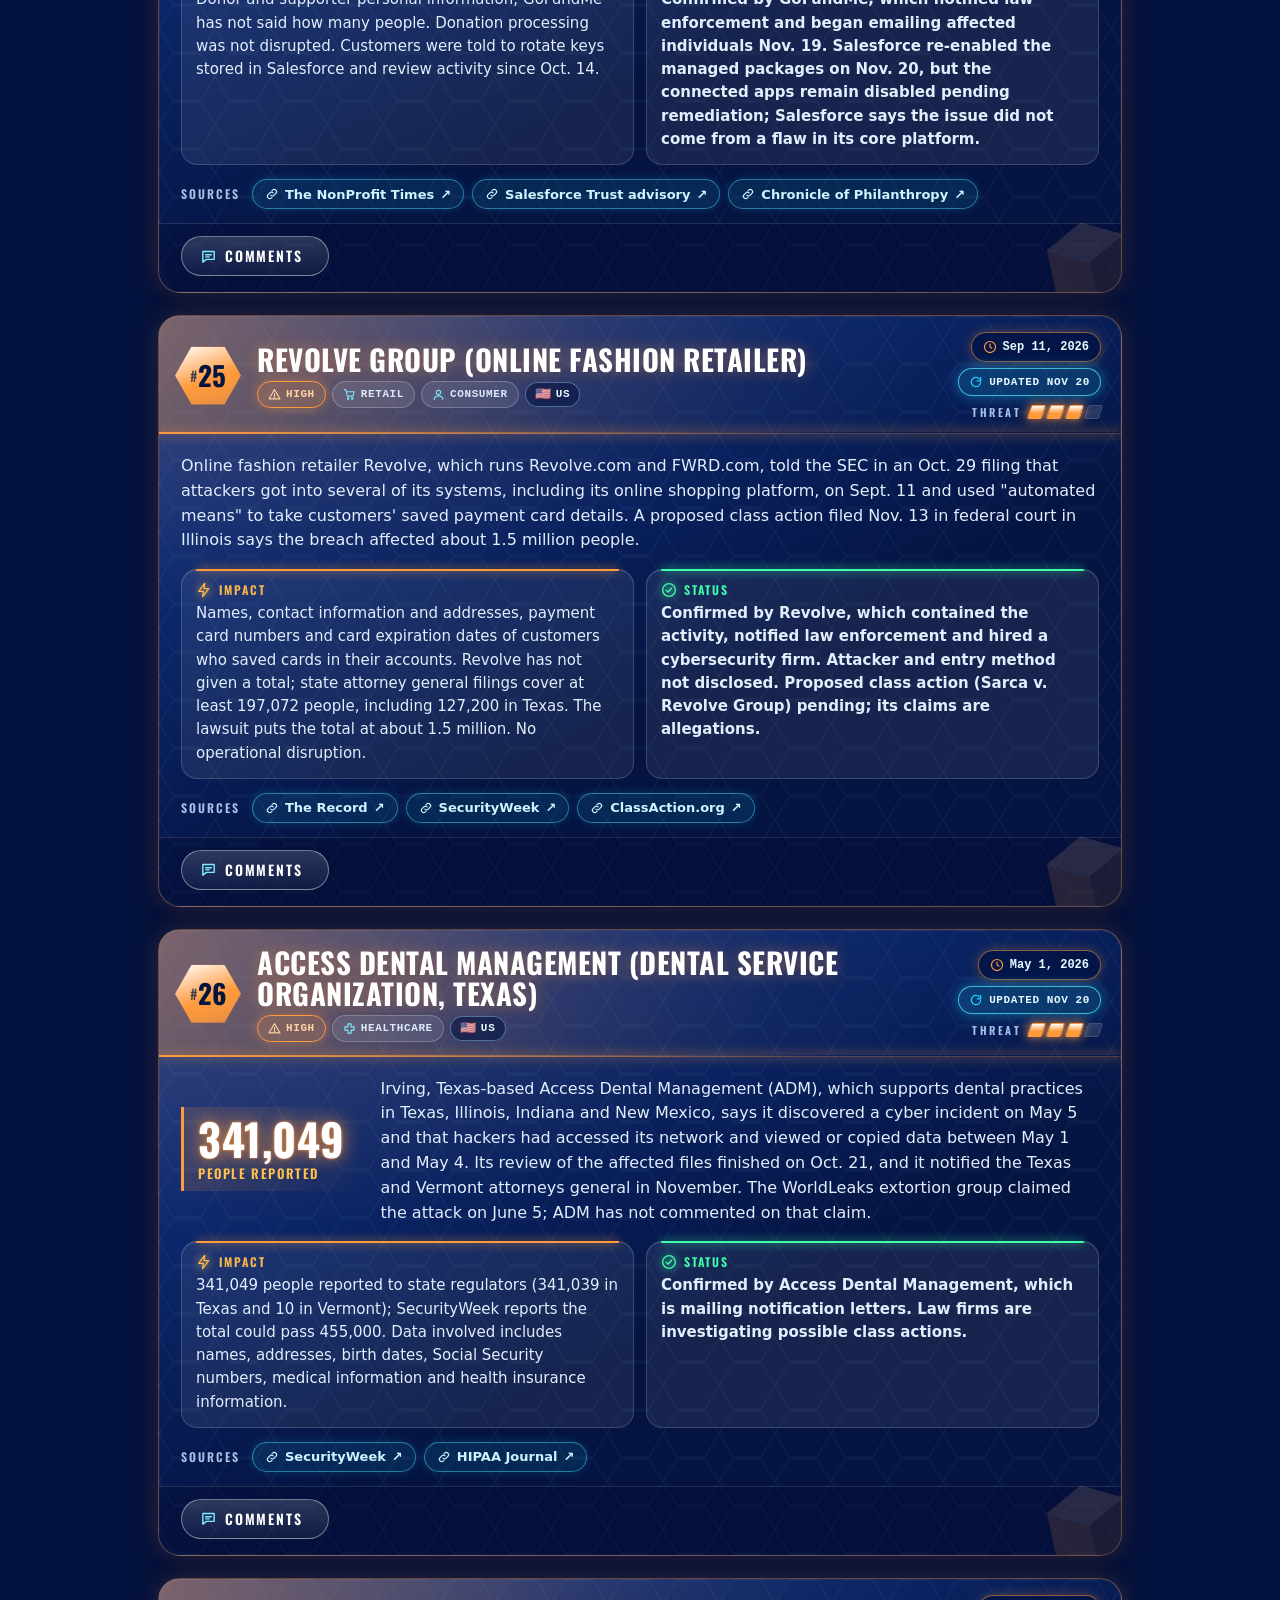
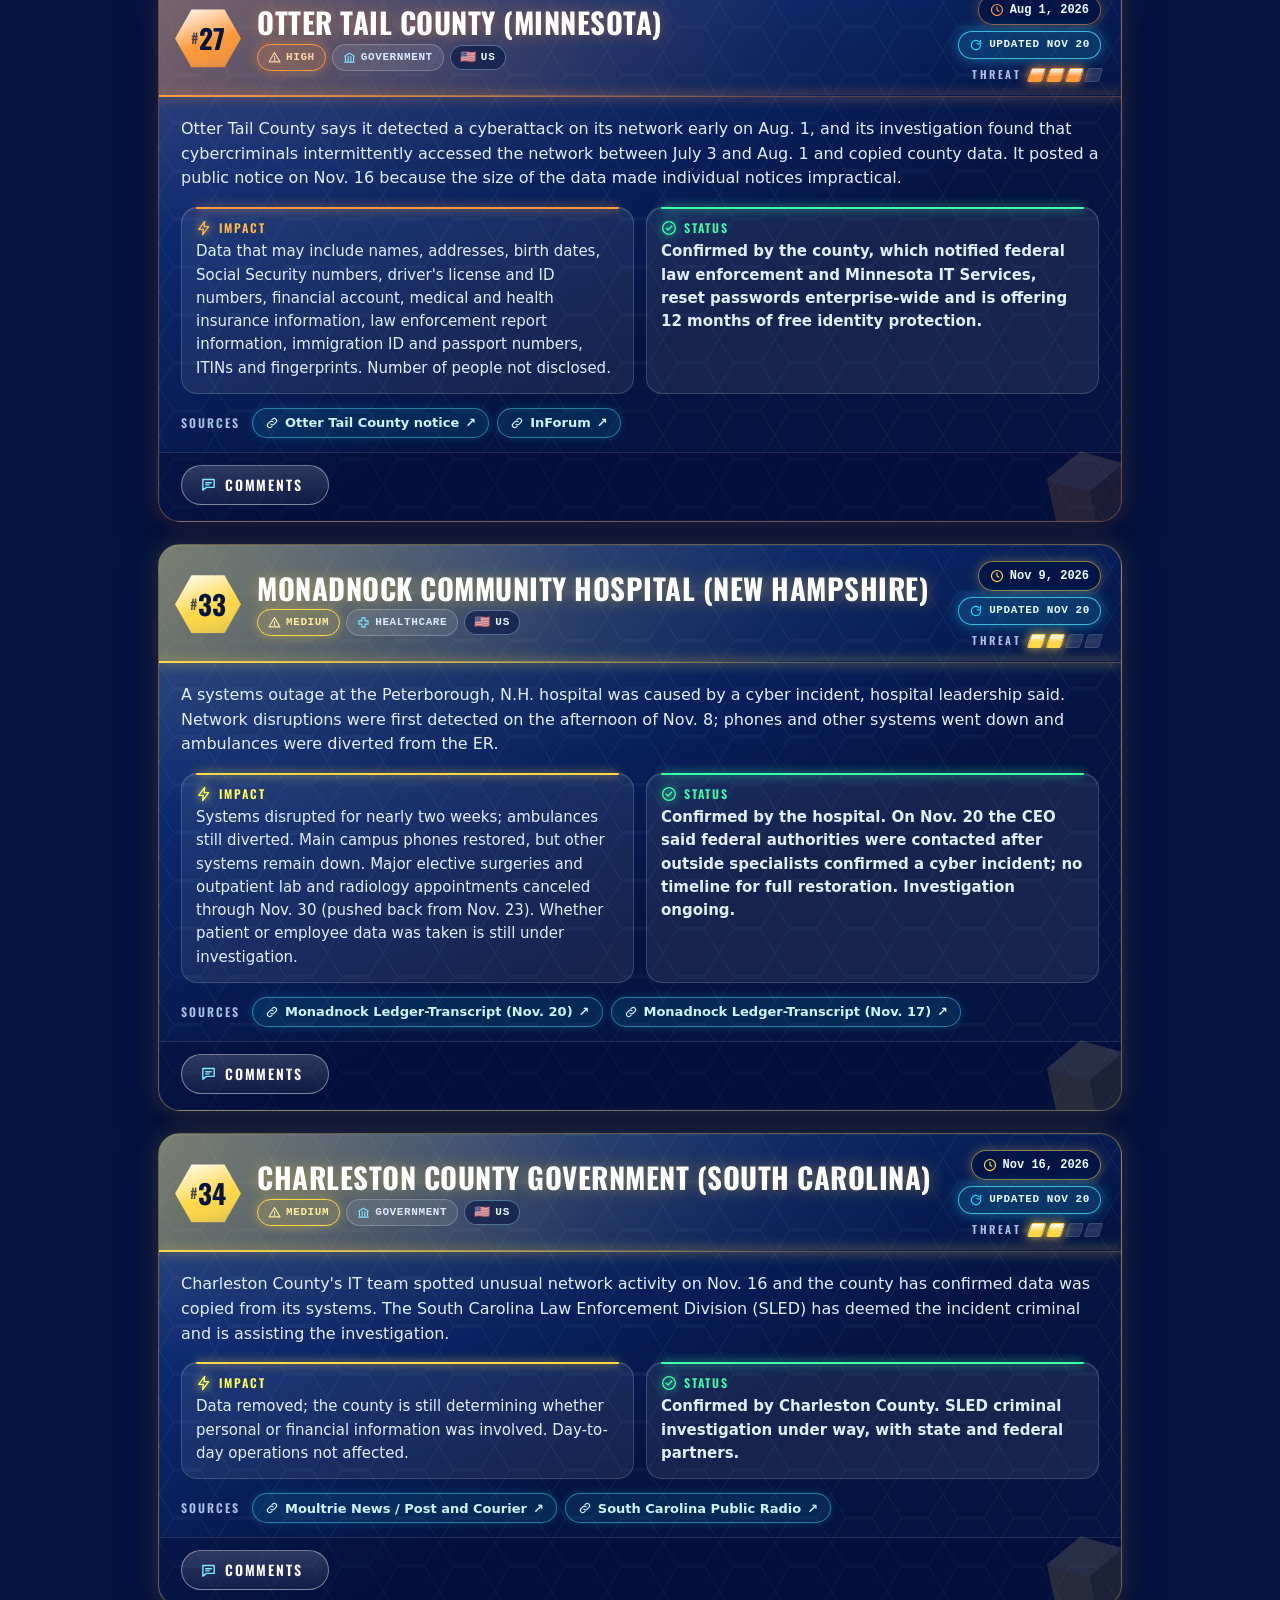
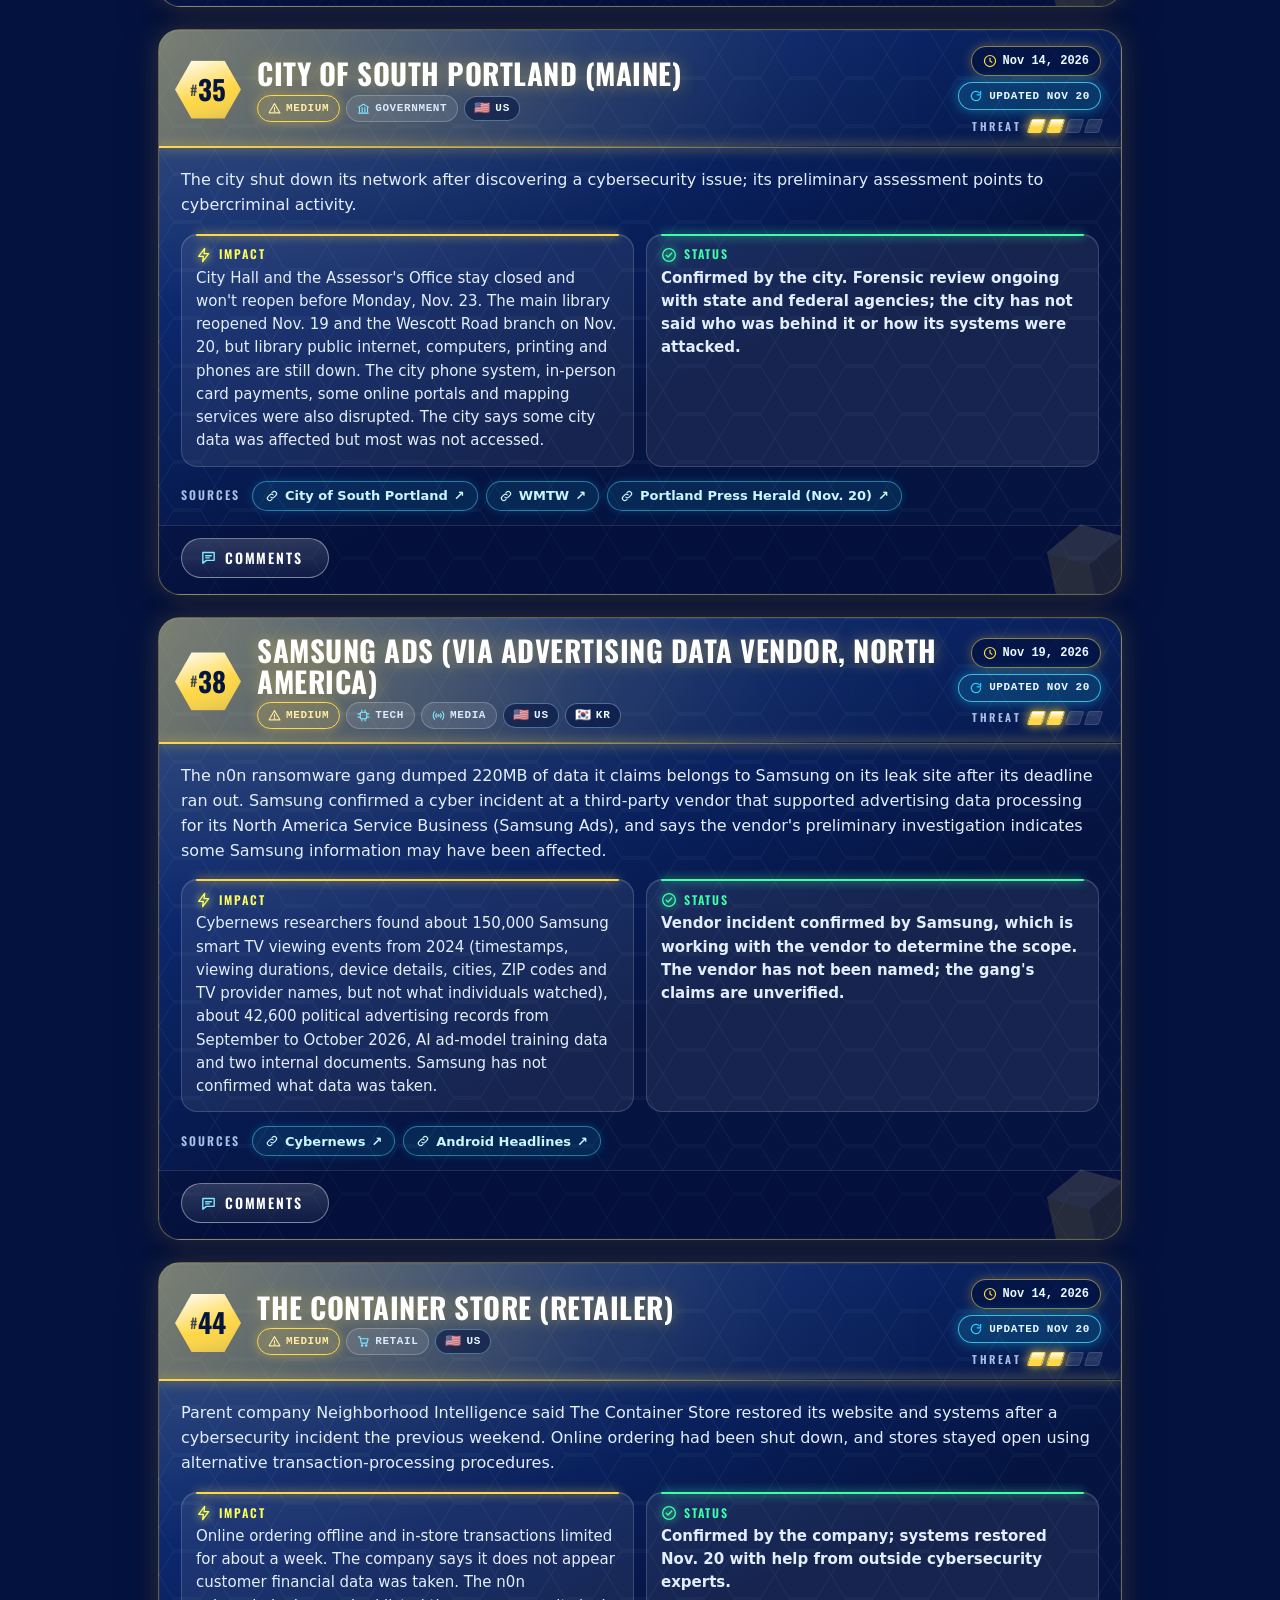
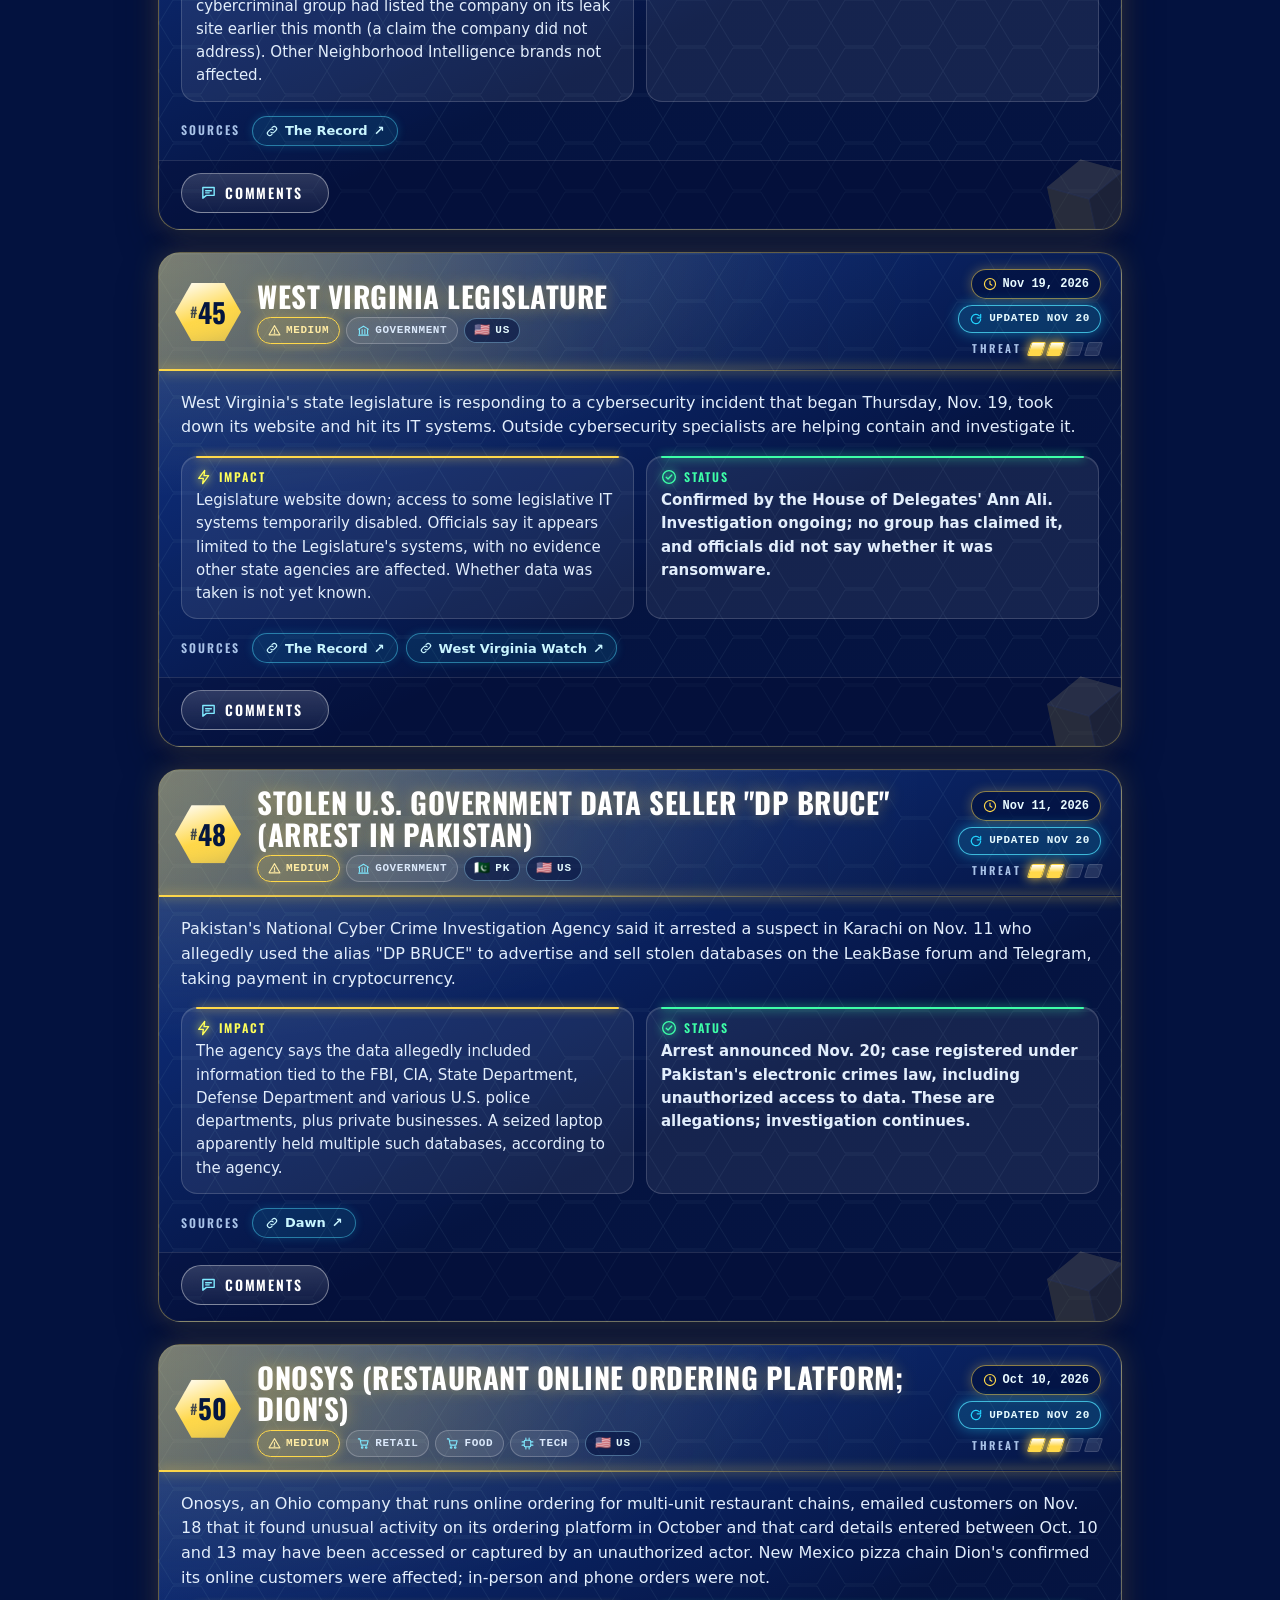
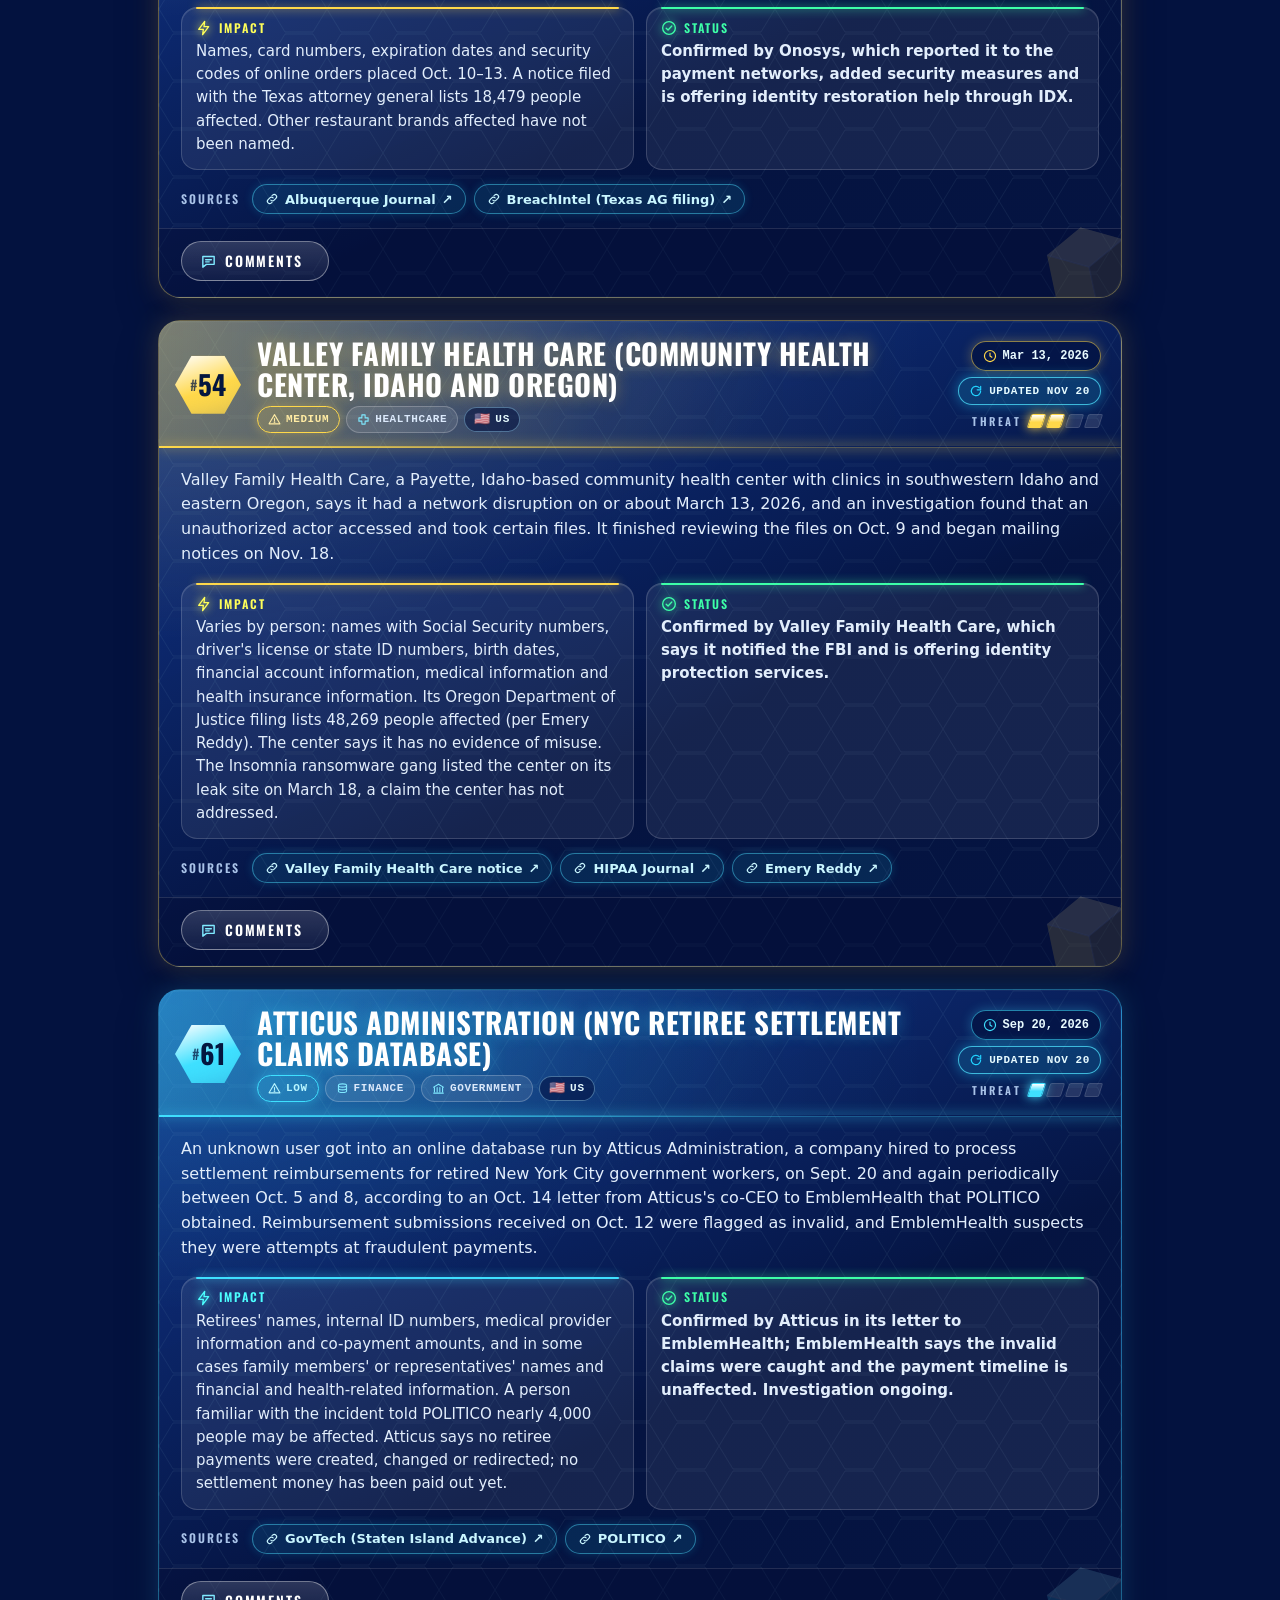
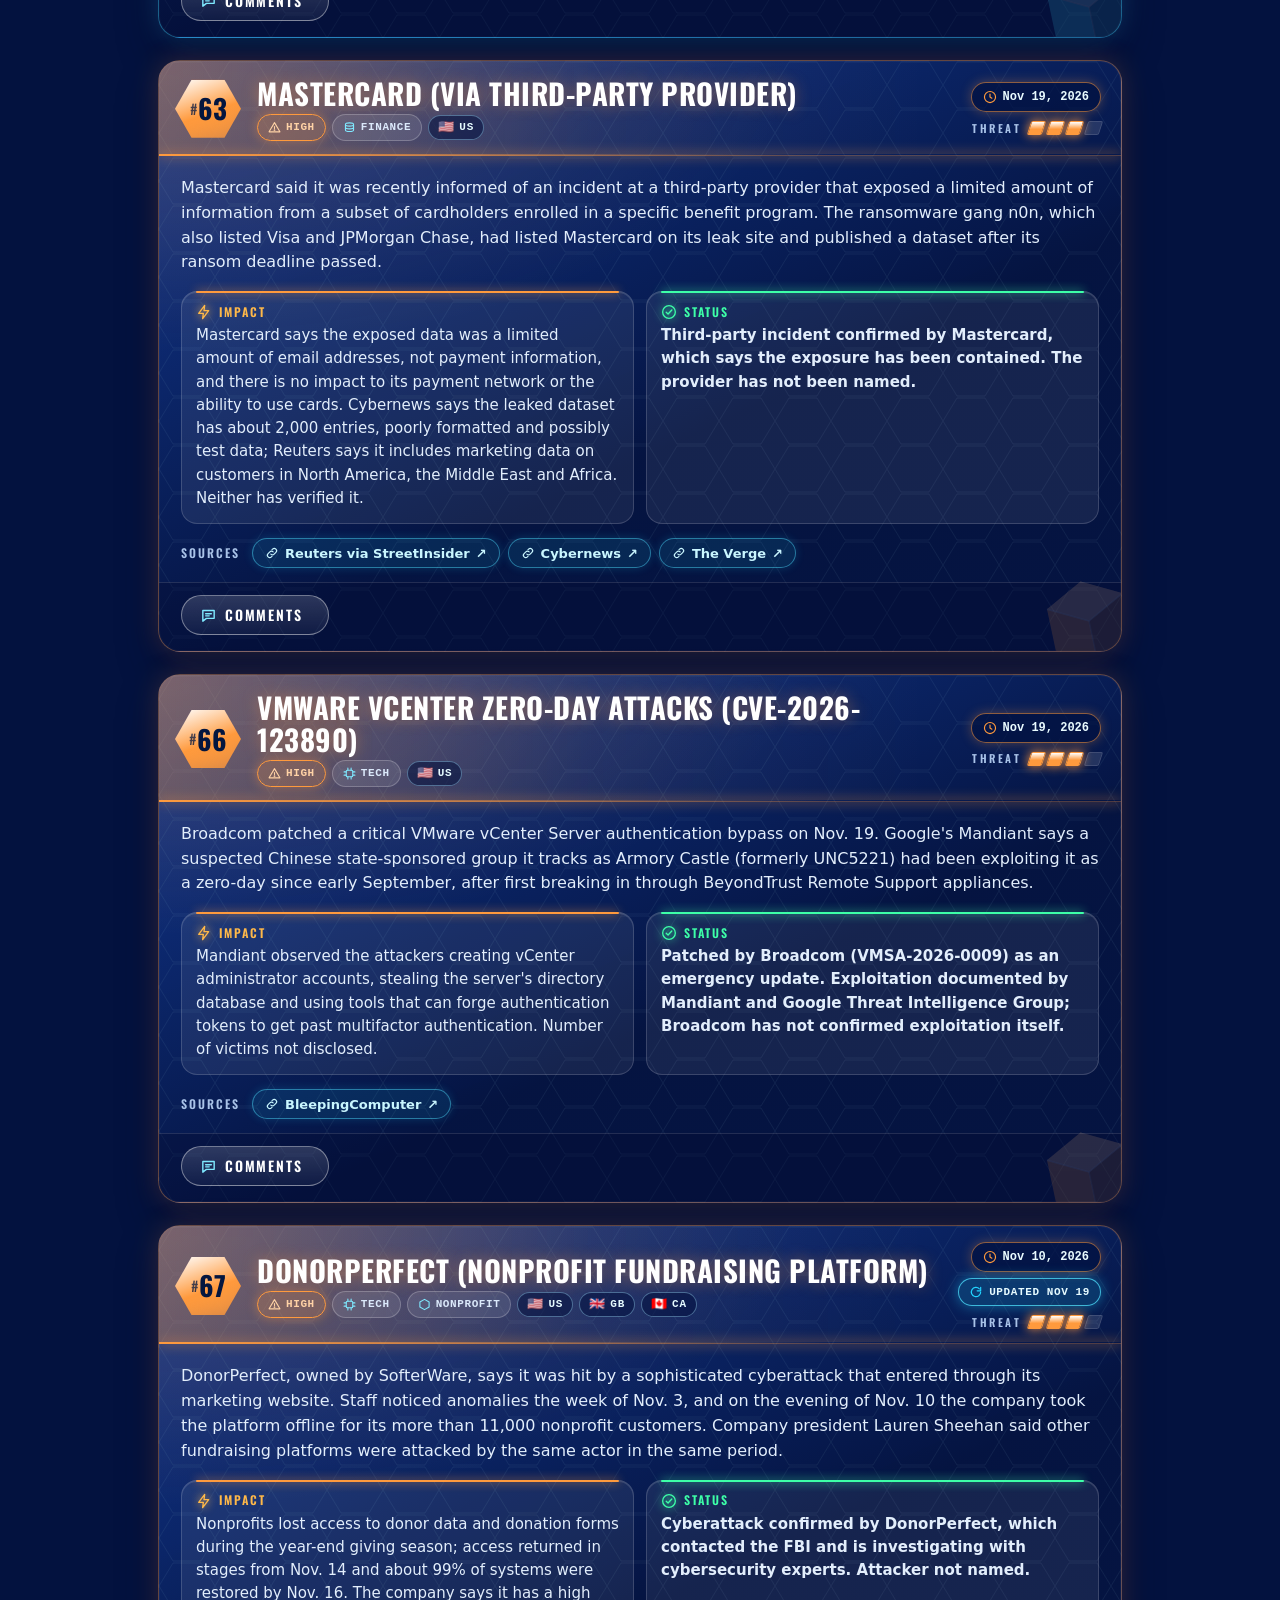
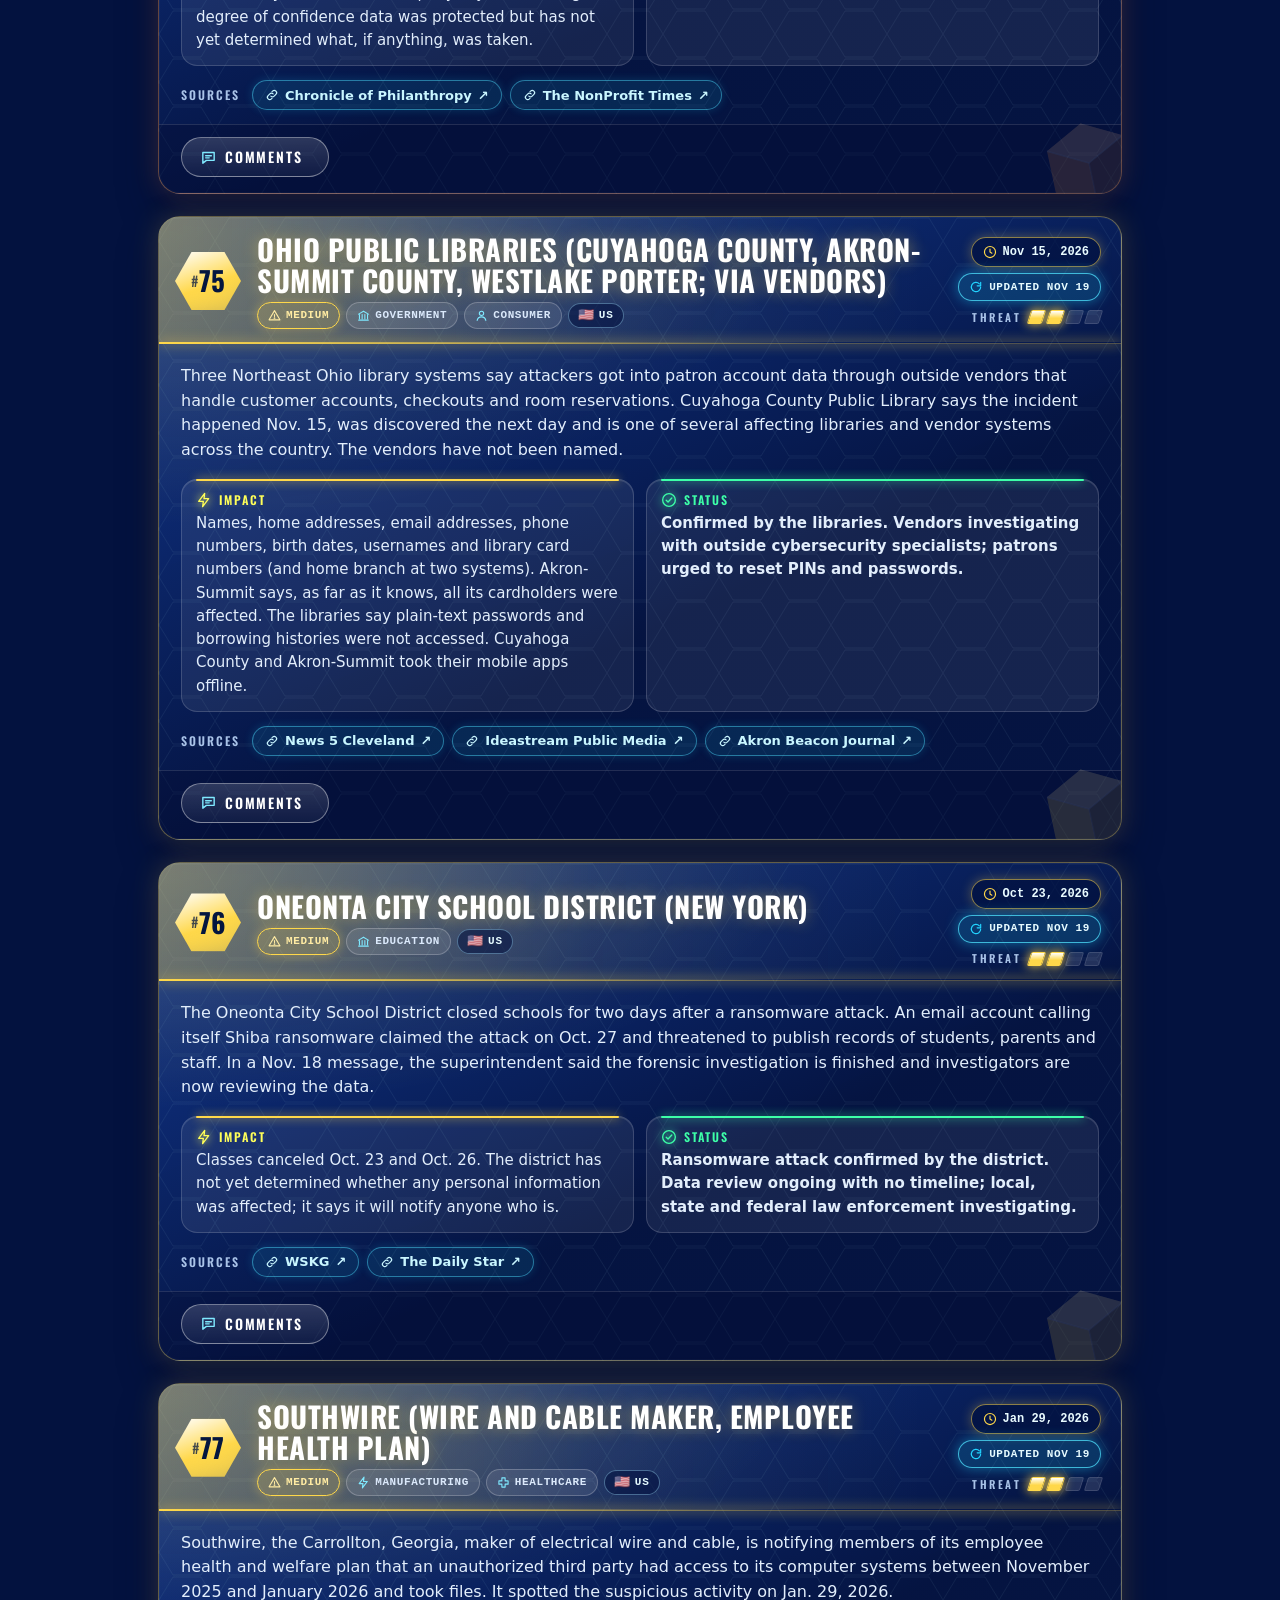
